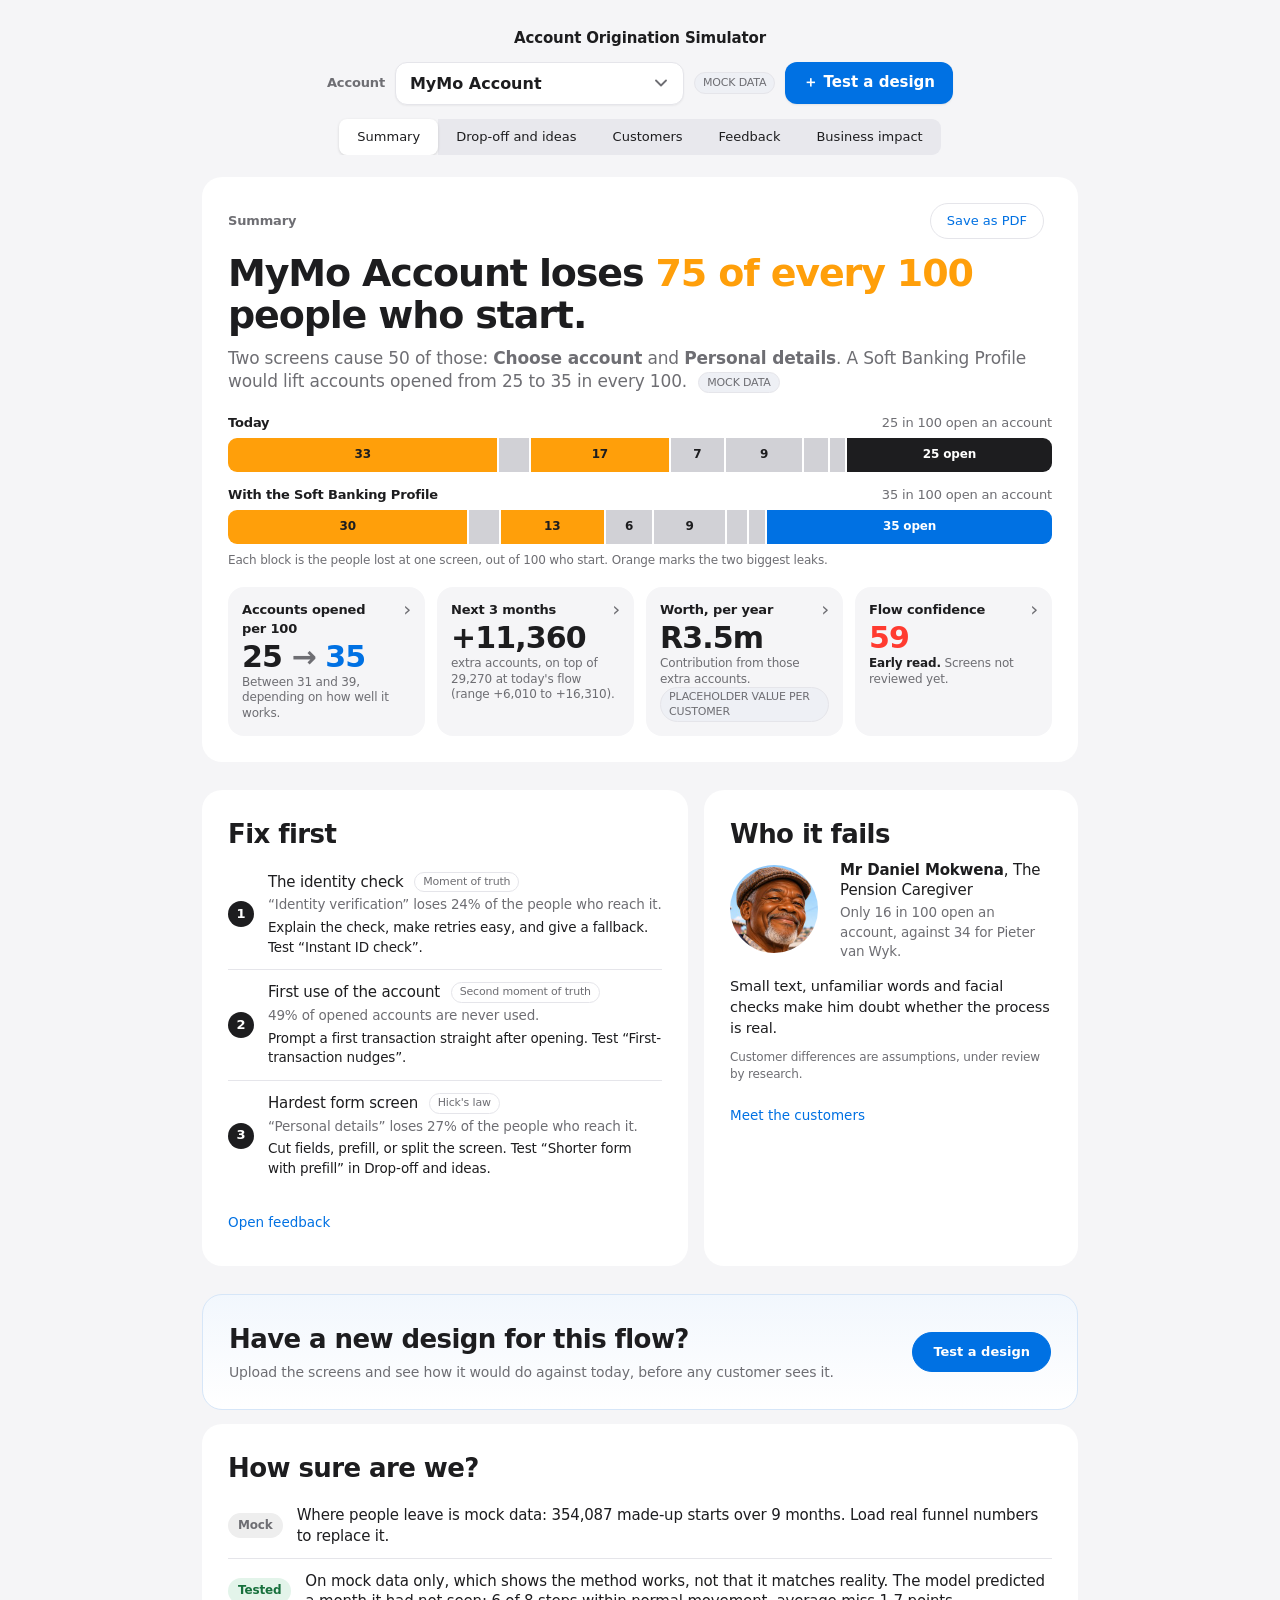
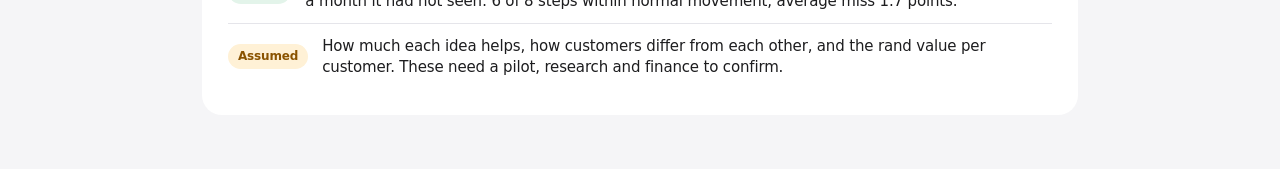
==== index.html @ 6221d51c "Load persona pack v7.1 and feedback kit v2; one step-by-step feedback section - Feedback tab is one " ====
<!DOCTYPE html>
<html lang="en">
<head>
<meta charset="utf-8">
<meta name="viewport" content="width=device-width, initial-scale=1">
<title>Account Origination Simulator</title>
<style>
:root{--ink:#14213d;--mut:#5b6478;--line:#e3e6ee;--bg:#f6f7fb;--card:#fff;--blue:#0a3fb5;--blue2:#7fa1f0;--red:#d6453d;--grey:#b9bfcc;--green:#1f9d63}
*{box-sizing:border-box}
body{margin:0;font:15px/1.45 system-ui,-apple-system,Segoe UI,Roboto,sans-serif;color:var(--ink);background:var(--bg)}
header{padding:18px 16px 6px}
h1{font-size:20px;margin:0 0 2px}
.sub{color:var(--mut);font-size:13px}
.wrap{padding:8px 12px 40px;max-width:980px;margin:0 auto}
.card{background:var(--card);border:1px solid var(--line);border-radius:14px;padding:14px;margin:10px 0}
.card h2{font-size:15px;margin:0 0 8px}
.note{font-size:12px;color:var(--mut)}
.grid{display:grid;gap:10px}
.kpis{grid-template-columns:repeat(2,1fr)}
@media(min-width:700px){.kpis{grid-template-columns:repeat(4,1fr)}.ctl{grid-template-columns:1fr 1fr}}
.kpi{background:var(--card);border:1px solid var(--line);border-radius:12px;padding:10px 12px}
.kpi b{display:block;font-size:22px}
.kpi span{font-size:12px;color:var(--mut)}
.kpi i{font-style:normal;font-size:12px;font-weight:600}
.up{color:var(--green)}.dn{color:var(--red)}
label{display:block;font-size:13px;margin-top:8px}
label span{float:right;color:var(--blue);font-weight:600}
input[type=range]{width:100%;accent-color:var(--blue)}
input[type=number]{width:70px;padding:4px;border:1px solid var(--line);border-radius:6px;font:inherit}
.btns{display:flex;flex-wrap:wrap;gap:6px;margin-top:8px}
button{border:1px solid var(--line);background:#fff;border-radius:999px;padding:7px 12px;font:inherit;font-size:13px;cursor:pointer;color:var(--ink)}
button.on{background:var(--blue);color:#fff;border-color:var(--blue)}
.row{display:grid;grid-template-columns:104px 1fr;gap:8px;align-items:center;padding:6px 0;border-bottom:1px solid var(--line);cursor:pointer}
.row.sel{background:#eef3ff;border-radius:8px}
.row .nm{font-size:12px;line-height:1.2}
.bar{position:relative;height:16px;background:#f0f2f7;border-radius:4px;margin:2px 0}
.bar div{position:absolute;left:0;top:0;bottom:0;border-radius:4px}
.bar em{position:absolute;right:4px;top:0;font-size:11px;font-style:normal;line-height:16px;color:var(--ink)}
.lbl{font-size:11px;color:var(--mut)}
table{width:100%;border-collapse:collapse;font-size:12.5px}
td,th{padding:5px 4px;border-bottom:1px solid var(--line);text-align:right}
td:first-child,th:first-child{text-align:left}
.leg{display:flex;gap:12px;font-size:12px;color:var(--mut);margin:4px 0;flex-wrap:wrap}
.leg b{display:inline-block;width:10px;height:10px;border-radius:2px;margin-right:4px}
svg{width:100%;height:auto;display:block}
.scrub{margin-top:4px}
.big{font-size:13px;margin:4px 0 8px}

.tabs{display:flex;gap:6px;padding:6px 16px 0;max-width:980px;margin:0 auto}
.chip{display:inline-block;font-size:11px;padding:2px 8px;border-radius:999px;border:1px solid var(--line);margin-left:6px;color:var(--mut);font-weight:500;vertical-align:middle}
.chip.sim{background:var(--blue);color:#fff;border-color:var(--blue)}.chip.calc{border-color:var(--blue);color:var(--blue)}.chip.ass{background:#eef0f5}
.banner{border-radius:10px;padding:8px 12px;font-size:13px;margin:8px 0;border:1px solid}
.banner.down{background:#fdeceb;border-color:#f3c3bf;color:#8f2b25}.banner.up{background:#eef3ff;border-color:#c9d8fb;color:#1b3a8a}.banner.warn{background:#fff6e5;border-color:#f0d9a8;color:#7a5412}
.scroll{overflow-x:auto}
.fld{display:flex;justify-content:space-between;align-items:center;gap:8px;margin:6px 0;font-size:13px}
.fld input,.ed input{width:110px}
input.bad{border-color:var(--red)!important;background:#fdeceb}
.edgrid{display:grid;gap:16px}@media(min-width:700px){.edgrid.two{grid-template-columns:1fr 1fr}}
h3{font-size:14px;margin:8px 0 2px}
.pr{margin:10px 0}.pr .tr{flex:1;height:16px;background:#f0f2f7;border-radius:4px;overflow:hidden}.pr .tr div{height:100%}
.pr .ln{display:flex;align-items:center;gap:8px;margin:2px 0}.pr .ln span{min-width:96px;text-align:right;font-size:12.5px;font-weight:600}
.dash{background:repeating-linear-gradient(45deg,#f0f2f7,#f0f2f7 6px,#fff 6px,#fff 12px)}
.sumtxt p{margin:6px 0}
textarea{width:100%;height:140px;font:12px/1.4 ui-monospace,monospace;border:1px solid var(--line);border-radius:8px;padding:8px}
td.up,td.dn{font-weight:600}
.pill{display:inline-block;padding:1px 7px;border-radius:999px;font-size:11px;background:#fdeceb;color:#8f2b25;margin-left:4px}
.pr .ln span{min-width:96px}
details summary{outline:none}
select{max-width:100%}

.hero{background:linear-gradient(180deg,#eef3ff,#fff);border-color:#c9d8fb}
.stepnav{display:grid;gap:8px;margin-top:10px}@media(min-width:600px){.stepnav{grid-template-columns:repeat(3,1fr)}}
.stepnav button{display:flex;align-items:center;gap:10px;text-align:left;padding:12px 14px;border-radius:12px;font-size:14px;font-weight:600}
.num,.stepnav b{display:inline-flex;align-items:center;justify-content:center;width:24px;height:24px;border-radius:50%;background:var(--blue);color:#fff;font-size:13px;margin-right:8px;flex:none}
.stepnav b{margin-right:0}
.big-sum{cursor:pointer;font-weight:600;font-size:15px;color:var(--blue);padding:4px 0}
.filebtn{border:1px solid var(--line);background:#fff;border-radius:999px;padding:7px 12px;font-size:13px;cursor:pointer}
.idea{border:1px solid var(--line);border-radius:12px;padding:10px 12px;margin:8px 0;background:#fff}
.idea.on{border-color:var(--blue);background:#f4f7ff}
.idea .tg{display:flex;gap:10px;align-items:flex-start;margin:0;cursor:pointer}
.idea .tg input{margin-top:4px;width:18px;height:18px;accent-color:var(--blue);flex:none}
.idea .d{display:block;font-size:12.5px;color:var(--mut);font-weight:400}
.idea .aff{font-size:12px;color:var(--mut);margin:4px 0 0 28px}
.idea .str{font-size:13px;margin:6px 0 0 28px}
.idea select,#custom select{font:inherit;font-size:13px;padding:4px;border-radius:6px;border:1px solid var(--line)}
.ins>div{padding:8px 0 8px 14px;border-left:3px solid var(--blue);margin:8px 0;font-size:14.5px;background:#f8faff;border-radius:0 8px 8px 0}
.win{background:#eaf7f0;border:1px solid #bfe6d2;border-radius:12px;padding:12px 14px;margin-top:10px;font-size:14px}
.win b{font-size:26px;color:var(--green);margin-right:6px}.win span{display:block;font-size:13px;color:var(--mut)}
.win.bad{background:#fdeceb;border-color:#f3c3bf}.win.bad b{color:var(--red)}
details.adv>summary{list-style:revert}
button{min-height:36px}
/*THEME*/
:root{color-scheme:light;--ink:#1d1d1f;--mut:#6e6e73;--line:#e5e5ea;--bg:#f5f5f7;--blue:#0071e3;--blue2:#9cc6f5;--red:#ff3b30;--grey:#c7c7cc;--green:#1f9d55;--amber:#ff9f0a}
body{font-family:-apple-system,BlinkMacSystemFont,"SF Pro Text","SF Pro Display","Helvetica Neue",system-ui,sans-serif;background:var(--bg);color:var(--ink);letter-spacing:-.011em;-webkit-font-smoothing:antialiased}
header{display:block;max-width:980px;margin:0 auto;padding:28px 20px 0;text-align:center}
header h1{font-size:15px;font-weight:600;letter-spacing:-.01em;margin:0;color:var(--ink)}
header .sub{display:none}
.tabs{justify-content:center;padding:14px 16px 0}
.tabs{display:flex;gap:0}
.tabs button{border:0;background:#e8e8ed;color:var(--ink);font-weight:500;padding:7px 18px;border-radius:0;box-shadow:none;transform:none}
.tabs button:first-child{border-radius:9px 0 0 9px}.tabs button:last-child{border-radius:0 9px 9px 0}
.tabs button.on{background:#fff;color:var(--ink);box-shadow:0 1px 3px rgba(0,0,0,.14);border-radius:8px;position:relative;z-index:1}
.wrap{max-width:900px}
.card{background:#fff;border:0;border-radius:20px;padding:26px;box-shadow:none;margin:14px 0}
.card h2{font-size:26px;font-weight:600;letter-spacing:-.022em;margin:0 0 6px;display:block}
.card h2 .num{display:none}
h3{font-size:17px;font-weight:600;letter-spacing:-.015em;margin:14px 0 4px}
.note{color:var(--mut)}
button{background:#fff;border:1px solid var(--line);color:var(--blue);font-weight:500;border-radius:999px;padding:7px 16px;transition:background .15s}
button:hover{background:#f5f5f7;transform:none;box-shadow:none}
button.on{background:var(--blue);border-color:var(--blue);color:#fff}
#goBiz,#bizBoth,#bizUse,#jParse,#mUse,#pApply{background:var(--blue);color:#fff;border:0;font-weight:500;box-shadow:none;padding:9px 20px}
#goBiz:hover,#bizBoth:hover,#bizUse:hover,#jParse:hover,#mUse:hover,#pApply:hover{background:#0077ed}
.big-sum{color:var(--blue);font-weight:500;font-size:15px}
details>summary.big-sum{list-style:none}details>summary.big-sum::-webkit-details-marker{display:none}
details>summary.big-sum:after{content:" ›";display:inline-block;transition:transform .2s}
details[open]>summary.big-sum:after{transform:rotate(90deg)}
/* intro */
.hero2{background:none;color:var(--ink);text-align:center;padding:36px 8px 10px;margin:0;box-shadow:none;border-radius:0}
.hero2 .eyebrow{display:none}
.hero2 h2{display:block;font-size:44px;line-height:1.05;font-weight:600;letter-spacing:-.035em;margin:0 auto 12px;max-width:640px;color:var(--ink)}
.hero2 h2 em{font-style:normal;color:var(--ink)}
.hero2 p{margin:0 auto;color:var(--mut);font-size:19px;line-height:1.4;max-width:560px}
.hero2 .walkbox{display:none}
.hero2 .stepnav{display:flex;justify-content:center;gap:10px;margin-top:22px;flex-wrap:wrap}
.hero2 .stepnav button{background:#fff;border:0;color:var(--ink);padding:9px 16px;border-radius:999px;font-weight:500;box-shadow:0 0 0 1px var(--line)}
.hero2 .stepnav button:hover{background:#f5f5f7}
.hero2 .stepnav b{background:var(--blue);width:20px;height:20px;font-size:12px}
.hero2 details{color:var(--mut)}.hero2 details summary{color:var(--blue)!important;font-weight:500}
@media(max-width:560px){.hero2 h2{font-size:32px}.hero2 p{font-size:16px}}
/* bento */
.bt{background:#f5f5f7;border:0;border-radius:18px;box-shadow:none;padding:20px}
.bt.k{background:none;padding:0}
.bt h3{margin:0 0 4px}
#sumK{gap:12px;grid-template-columns:repeat(3,1fr)}
#sumK .kpi,#sumK .kpi:nth-child(n){background:#f5f5f7;border:0;border-radius:18px;padding:20px;box-shadow:none;color:var(--ink)}
#sumK .kpi b{font-size:40px;line-height:1.05;font-weight:600;letter-spacing:-.035em}
#sumK .kpi span{display:block;margin-top:6px;font-size:13px;color:var(--mut);line-height:1.35}
@media(max-width:560px){#sumK{grid-template-columns:1fr}}
.kpi{background:#f5f5f7;border:0;border-radius:16px}.kpi b{font-weight:600;letter-spacing:-.03em}
.card .bt.soft,.bt.soft{background:#f5f5f7;color:var(--ink);border:0}
.bt.soft h3,.bt.soft b{color:var(--ink)}
.ins>div,.bt.soft .ins>div,.card .bt.soft .ins>div{background:#fff;border-left:0;border-radius:12px;padding:12px 14px;color:var(--ink);margin:8px 0}
.bt.soft .banner{background:#fff;border-color:var(--line);color:var(--mut)}
/* bars */
.hbt{position:relative;background:#e8e8ed;border-radius:999px;height:22px;margin-top:5px}
.hbt>i{display:block;height:100%;border-radius:999px;background:var(--blue)}
.hbt>i.hot{background:var(--amber);box-shadow:none}
.hbt>i.mute{background:#aeaeb2}
.hbt>b{position:absolute;left:10px;top:3px;font-size:12px;font-weight:500;color:#fff}
.av{display:inline-grid;place-items:center;width:22px;height:22px;border-radius:50%;font-size:9px;font-weight:600;color:#fff;margin-right:8px;vertical-align:middle}
.bar{border-radius:999px;background:#e8e8ed}.bar div{border-radius:999px}
/* controls and chips */
.idea{border:1px solid var(--line);border-radius:14px;background:#fff;box-shadow:none}
.idea.on{border-color:var(--blue);background:#f2f8ff;box-shadow:none}
.idea .tg input{accent-color:var(--blue)}
.idea .tg>span{float:none;color:var(--ink);font-weight:600}
.idea .tg>span .d{color:var(--mut);font-weight:400;margin-top:2px}
.idea .tg>span>b{display:block}
.win{border-radius:16px;background:#f2faf5;border:0}
.win b{font-size:34px;letter-spacing:-.035em;font-weight:600}
.banner{border-radius:12px}
.chip{border-color:var(--line)}.chip.sim{background:var(--blue);border-color:var(--blue)}.chip.calc{border-color:var(--blue);color:var(--blue)}
.row.sel{background:#f2f8ff}
.stepnav button{border-radius:999px}
table{font-size:13.5px}th{font-size:11px;text-transform:uppercase;letter-spacing:.05em;color:var(--mut);font-weight:600}
td,th{border-bottom:1px solid #ececf0}
select,input[type=number],input[type=text],textarea{border-radius:10px;border:1px solid var(--line)}
input[type=range]{accent-color:var(--blue)}
.sumtxt{background:#fff!important;color:var(--ink);border-color:transparent}
.sumtxt h2,.sumtxt b{color:var(--ink)}.sumtxt .note{color:var(--mut)}
details.adv{padding:20px 26px}

input,select,textarea{background:#fff;color:var(--ink)}
.lead{font-size:17px;color:var(--mut);margin:0 0 18px;line-height:1.4}
.ctlgrid{display:grid;grid-template-columns:1fr 1fr;gap:12px}
@media(max-width:640px){.ctlgrid{grid-template-columns:1fr}}
.ctlbox{background:#f5f5f7;border-radius:16px;padding:14px 16px}
.ctl-l{font-size:13px;font-weight:600;color:var(--ink);margin-bottom:8px}
.hint{font-size:12px;color:var(--mut);margin-top:6px}
.seg{display:inline-flex;background:#e3e3e8;border-radius:10px;padding:2px;gap:0;max-width:100%}
.seg button{border:0;background:transparent;color:var(--ink);border-radius:8px;padding:7px 14px;font-weight:500;font-size:13.5px;box-shadow:none;min-height:0}
.seg button:hover{background:transparent}
.seg button.on{background:#fff;color:var(--ink);box-shadow:0 1px 3px rgba(0,0,0,.16)}
.inw{display:flex;align-items:center;gap:6px}
.inw input{width:100%;max-width:200px;font-size:20px;font-weight:600;padding:8px 12px;border:1px solid var(--line);border-radius:10px;background:#fff;color:var(--ink)}
.inw .unit{font-size:18px;color:var(--mut)}
.foot{display:flex;align-items:center;gap:14px;flex-wrap:wrap;margin-top:14px}
.foot .chip{margin:0}
.linkbtn{border:0;background:none;color:var(--blue);padding:0;font-size:13.5px}
.linkbtn:hover{background:none;text-decoration:underline}
details.legend{margin-top:10px}details.legend summary{cursor:pointer;font-size:13px;color:var(--blue)}
.seg button{white-space:nowrap}.ctlbox .seg{display:flex}.ctlbox .seg button{flex:1}@media(max-width:480px){.seg button{padding:7px 9px;font-size:13px}}

.selw{width:100%;padding:10px 12px;border-radius:10px;border:1px solid var(--line);font:inherit;font-size:16px;font-weight:600;background:#fff;color:var(--ink)}
.dbadge .big{font-size:26px;font-weight:700;letter-spacing:-.02em;line-height:1.1}
.dbadge .chip{margin:0}
.factsbox{margin-top:8px}
.notesul{font-size:13.5px;margin:8px 0 0 18px;padding:0;color:var(--ink)}
.card details.legend summary{margin-top:2px}

.fhero{display:grid;grid-template-columns:1.25fr 1fr;gap:16px;align-items:stretch}
.fhero-l{display:flex;align-items:center;gap:20px;background:#f5f5f7;border-radius:16px;padding:18px 20px}
.fring{width:128px;height:128px;flex:none}
.fverdict{font-size:24px;font-weight:700;letter-spacing:-.02em;line-height:1.15}
.fsub{font-size:14px;color:var(--mut);margin-top:6px;line-height:1.4}
.fdelta{font-size:13px;margin-top:8px}
.fcov{margin-top:12px}.fcovbar{height:6px;background:#e3e3e8;border-radius:3px;overflow:hidden}.fcovbar i{display:block;height:100%;background:var(--blue);border-radius:3px}
.fpill{display:grid;grid-template-columns:repeat(5,1fr);gap:12px;margin-top:12px}
.fp{background:#f5f5f7;border-radius:16px;padding:14px}
.fp-n{font-size:13px;font-weight:600}.fp-s{font-size:30px;font-weight:700;letter-spacing:-.03em;line-height:1.2}
.fp-b{height:5px;background:#e3e3e8;border-radius:3px;overflow:hidden;margin:4px 0 8px}.fp-b i{display:block;height:100%;border-radius:3px}
.fp-q{font-size:12px;color:var(--mut);line-height:1.3}
.frow{display:flex;gap:14px;align-items:center;padding:12px 0;border-top:1px solid var(--line)}
.frow:first-of-type{border-top:0}.fh3+.frow{border-top:0}
.fbody{flex:1;min-width:0}.ft{font-size:15px;font-weight:500;line-height:1.35}.ft .chip{font-weight:500}
.ff{font-size:13.5px;color:var(--mut);margin-top:3px}.ffix{font-size:13.5px;margin-top:3px}
.fnum{width:26px;height:26px;border-radius:50%;background:var(--ink);color:#fff;display:grid;place-items:center;font-size:13px;font-weight:600;flex:none}
.fh3{font-size:13px;text-transform:none;color:var(--mut);font-weight:600;margin:18px 0 0;padding-bottom:4px;border-bottom:1px solid var(--line)}
.fpl{font-size:12px;font-weight:600;padding:4px 10px;border-radius:999px;flex:none}
.fpl.g{background:#e3f4ea;color:#17703d}.fpl.a{background:#fff1d6;color:#8a5300}.fpl.r{background:#ffe5e3;color:#b3261e}.fpl.mute{background:#eee;color:var(--mut)}
.seg.fa{flex:none}.seg.fa button{padding:6px 12px}
.fscr{display:grid;grid-template-columns:minmax(0,1.3fr) 1fr 44px;gap:12px;align-items:center;padding:8px 0;border-top:1px solid var(--line)}
.fscr:first-of-type{border-top:0}
.fscr-n{font-size:14px}.fidx{display:inline-block;width:22px;color:var(--mut);font-variant-numeric:tabular-nums}
.fscr-b{height:8px;background:#f0f0f3;border-radius:4px;overflow:hidden}.fscr-b i{display:block;height:100%;border-radius:4px}
.fscr-v{font-size:14px;font-weight:600;text-align:right;font-variant-numeric:tabular-nums}
@media(max-width:760px){.fhero{grid-template-columns:1fr}.fpill{grid-template-columns:1fr 1fr}.frow.rv{flex-direction:column;align-items:flex-start;gap:8px}.fhero-l{flex-direction:column;align-items:flex-start}.fscr{grid-template-columns:1fr 60px 40px}}
@media(max-width:760px){.fpill .fp:last-child{grid-column:1/-1}}

details.more>summary.card{cursor:pointer;list-style:none;display:block}
details.more>summary.card::-webkit-details-marker{display:none}
details.more>summary.card::after{content:"›";margin-left:6px;display:inline-block;transition:transform .15s}
details.more[open]>summary.card::after{transform:rotate(90deg)}
.foot .linkbtn+.linkbtn{margin-left:4px}

.tabs{overflow-x:auto;justify-content:safe center;-webkit-overflow-scrolling:touch}.tabs button{white-space:nowrap;flex:none}
.smtop{display:flex;justify-content:space-between;align-items:center;gap:12px;flex-wrap:wrap;margin-bottom:14px}.smtop-r{display:flex;gap:8px;align-items:center;flex-wrap:wrap}.smtop-r select{width:auto;max-width:300px}
.smh{font-size:38px;line-height:1.1;letter-spacing:-.03em;font-weight:700;margin:0 0 10px;max-width:820px}
.smbar-l{display:flex;justify-content:space-between;font-size:13px;margin:14px 0 5px}.smbar-l span{color:var(--mut)}
.smbar{display:flex;gap:2px;height:34px;border-radius:9px;overflow:hidden}
.smbar i{display:flex;align-items:center;justify-content:center;min-width:0;font-style:normal}.smbar em{font-style:normal;font-size:12px;font-weight:600;color:#1d1d1f;white-space:nowrap;overflow:hidden}
.smbar i:last-child em{color:#fff}
.smtwo{display:grid;grid-template-columns:1.3fr 1fr;gap:0 16px}
.fp-s small{font-size:14px;font-weight:500;color:var(--mut);letter-spacing:0}
.cugrid{display:grid;grid-template-columns:repeat(auto-fill,minmax(235px,1fr));gap:10px;margin-top:14px}
.cucard{display:grid;grid-template-columns:auto 1fr auto;gap:4px 10px;align-items:center;text-align:left;background:#f5f5f7;border:2px solid transparent;border-radius:16px;padding:12px;color:var(--ink);font-weight:400}
.cucard:hover{background:#ececf0}.cucard.on{border-color:var(--blue);background:#fff}
.cu-t{display:flex;flex-direction:column;min-width:0}.cu-t b{font-size:14px;font-weight:600;white-space:nowrap;overflow:hidden;text-overflow:ellipsis}.cu-t span{font-size:12px;color:var(--mut);white-space:nowrap;overflow:hidden;text-overflow:ellipsis}
.cu-r{font-size:22px;font-weight:700;letter-spacing:-.02em;text-align:right;line-height:1}.cu-r i{display:block;font-style:normal;font-size:10px;font-weight:500;color:var(--mut);letter-spacing:0;margin-top:2px}
.cu-b{grid-column:1/-1;height:4px;background:#e3e3e8;border-radius:2px;overflow:hidden}.cu-b i{display:block;height:100%;background:var(--blue);border-radius:2px}
.av.big{width:52px;height:52px;font-size:19px}
.cuhead{display:flex;gap:14px;align-items:center}
.cuprof{font-size:17px;line-height:1.45;margin:14px 0 10px;max-width:760px}
.cuchips{display:flex;flex-wrap:wrap;gap:6px;margin-bottom:6px}.cuchips span{font-size:12.5px;background:#f5f5f7;border-radius:999px;padding:5px 11px}
.cutwo{display:grid;grid-template-columns:1fr 1fr;gap:0 28px}.cutwo p{font-size:14.5px;line-height:1.5;margin:8px 0 0}
.fscr-b u{position:absolute;top:-3px;width:2px;height:14px;background:var(--ink);border-radius:1px}
@media(max-width:760px){.smh{font-size:28px}.smtwo,.cutwo{grid-template-columns:1fr}.sm .fpill{grid-template-columns:1fr 1fr!important}}
@media print{.tabs,.noprint,#smSel{display:none!important}.wrap{display:none!important}#tabS{display:block!important}body{background:#fff}.card{box-shadow:none!important;break-inside:avoid}}
.cucard.on,.cucard.on b{color:var(--ink)}.cucard.on{border-color:var(--blue);background:#fff}
@media(max-width:760px){.sm .fpill .fp:last-child{grid-column:auto}}

.acct{display:flex;justify-content:center;align-items:center;gap:10px;padding:12px 16px 0}
.acct label{font-size:13px;font-weight:600;color:var(--mut);margin:0}
.acct select{font:inherit;font-size:16px;font-weight:600;padding:9px 14px;border-radius:12px;border:1px solid var(--line);background:#fff;color:var(--ink);max-width:min(440px,72vw);box-shadow:0 1px 2px rgba(0,0,0,.05)}
.tabs{justify-content:flex-start;padding-left:16px;padding-right:16px}.tabs button:first-child{margin-left:auto}.tabs button:last-child{margin-right:auto}
.pname{font-size:19px;font-weight:600;letter-spacing:-.01em;line-height:1.25}
@media print{.acct{display:none!important}}
.acct select,.selw{-webkit-appearance:none;appearance:none;padding-right:40px;text-overflow:ellipsis;background-image:url("data:image/svg+xml,%3Csvg xmlns='http://www.w3.org/2000/svg' width='12' height='8' viewBox='0 0 12 8'%3E%3Cpath d='M1 1.5l5 5 5-5' fill='none' stroke='%236e6e73' stroke-width='1.8' stroke-linecap='round' stroke-linejoin='round'/%3E%3C/svg%3E");background-repeat:no-repeat;background-position:right 16px center;background-size:12px 8px}

.dzdrop{display:flex;flex-direction:column;align-items:center;gap:4px;margin-top:12px;padding:26px 16px;border:2px dashed #c7c7cc;border-radius:16px;background:#fafafc;cursor:pointer;text-align:center}
.dzdrop:hover{border-color:var(--blue);background:#f2f7fd}.dzdrop b{font-size:15px;color:var(--blue);font-weight:600}.dzdrop span{font-size:12.5px;color:var(--mut)}
.dzgrid{display:grid;grid-template-columns:repeat(auto-fill,minmax(170px,1fr));gap:12px;margin-top:14px}
.dzc{background:#f5f5f7;border-radius:16px;padding:10px;display:flex;flex-direction:column;gap:7px}
.dzimg{position:relative;height:190px;border-radius:10px;background:#e9e9ee;display:grid;place-items:center;overflow:hidden}.dzimg img{width:100%;height:100%;object-fit:cover;object-position:top}.dzimg span{font-size:12px;color:var(--mut)}
.dzimg em{position:absolute;top:6px;left:6px;width:22px;height:22px;border-radius:50%;background:var(--ink);color:#fff;font-style:normal;font-size:12px;font-weight:600;display:grid;place-items:center}
.dzc input,.dzc select{font:inherit;font-size:13.5px;padding:7px 9px;border:1px solid var(--line);border-radius:9px;width:100%;min-width:0}.dzc input{font-weight:600}.dzc select.warn{border-color:var(--amber)}
.dzbtn{display:flex;gap:5px}.dzbtn button{padding:5px 10px;font-size:12.5px;min-height:0}.dzbtn button:last-child{margin-left:auto;border:0;background:none;color:var(--mut);padding:5px 2px}
#dTest{padding:9px 20px}#dTest:disabled{opacity:.45}
@media print{#tabD{display:none!important}}
.acct .chip{white-space:nowrap}@media(max-width:480px){.acct label{display:none}.dzgrid{grid-template-columns:1fr 1fr}.dzimg{height:150px}}

.av{flex:none}
.acct{flex-wrap:wrap}
#tbD{background:var(--blue);color:#fff;border:0;font-weight:600;font-size:15px;padding:10px 18px;border-radius:12px;box-shadow:0 1px 2px rgba(0,0,0,.08);white-space:nowrap}
#tbD:hover{background:#0064c8}#tbD.on{background:var(--ink)}
.dzcta{display:flex;justify-content:space-between;align-items:center;gap:16px;flex-wrap:wrap;background:linear-gradient(180deg,#f2f7fd,#fff);border:1px solid #d6e6f8}
.dzcta button{padding:10px 20px;font-weight:600}
@media print{#tbD{display:none!important}}

.avimg{object-fit:cover;padding:0;display:inline-block;vertical-align:middle}.avimg.big{width:88px;height:88px}
.cucard .av{width:36px;height:36px;font-size:13px;margin-right:2px}

.cu-h{grid-column:1/-1;font-size:12px;color:var(--mut);white-space:nowrap;overflow:hidden;text-overflow:ellipsis}.cu-h b{font-weight:600;color:var(--ink)}
table.heat{border-collapse:separate;border-spacing:3px;font-size:13px;width:100%}
table.heat th{font-size:11.5px;font-weight:600;color:var(--mut);text-align:center;vertical-align:bottom;padding:4px 6px;min-width:74px;max-width:110px;white-space:normal;line-height:1.25;background:none;border:0}
table.heat th:first-child,table.heat td:first-child{text-align:left;white-space:nowrap;min-width:150px;background:none!important;font-weight:500}
table.heat td{text-align:center;padding:7px 6px;border-radius:7px;border:0;font-variant-numeric:tabular-nums}
table.heat td.mx{box-shadow:inset 0 0 0 2px var(--ink);font-weight:700}
table.heat tr.cur td:first-child .linkbtn{font-weight:700;color:var(--ink)}
table.heat tr.tot td{background:#f5f5f7;font-size:12px;font-weight:600;color:var(--ink)}
table.heat .linkbtn{font-size:13px}
.cu-h{white-space:normal;line-height:1.35}

.fplink{position:relative;cursor:pointer;transition:background .15s,box-shadow .15s}
.fplink:hover{background:#ececf0}.fplink:focus-visible{outline:2px solid var(--blue);outline-offset:2px}
.fpgo{position:absolute;top:12px;right:14px;font-size:20px;line-height:1;color:var(--mut);transition:transform .15s,color .15s}
.fplink:hover .fpgo{color:var(--blue);transform:translateX(2px)}
.flash{animation:flash 1.4s ease}@keyframes flash{0%,40%{box-shadow:0 0 0 3px rgba(0,113,227,.45)}100%{box-shadow:0 0 0 0 rgba(0,113,227,0)}}
@media print{.fpgo{display:none}}
.fplink .fp-n{padding-right:18px}

.lk{cursor:pointer;border-radius:10px;padding:2px 6px;margin:0 -6px;transition:background .12s}.lk:hover{background:#f2f2f6}.lk.on{background:#eaf2fd;box-shadow:inset 3px 0 0 var(--blue)}
.lk:focus-visible{outline:2px solid var(--blue)}
.vocpills{display:flex;flex-wrap:wrap;gap:6px;margin:10px 0 14px}.vocpills button{font-size:12.5px;padding:6px 12px;border-radius:999px;min-height:0;background:#f5f5f7;border:1px solid transparent;color:var(--ink);font-weight:500}.vocpills button.on{background:var(--ink);color:#fff}
.vocgrid{display:grid;grid-template-columns:1.1fr 1fr;gap:28px}
#voc h4{font-size:13px;font-weight:600;color:var(--mut);margin:0 0 8px;text-transform:none;letter-spacing:0}
.vocr{margin-bottom:9px}.vocr-t{display:flex;justify-content:space-between;font-size:14px;gap:10px}.vocr-t b{font-variant-numeric:tabular-nums}
.vocr-b{height:6px;background:#f0f0f3;border-radius:3px;overflow:hidden;margin-top:4px}.vocr-b i{display:block;height:100%;background:var(--amber);border-radius:3px}
.vocw{display:flex;align-items:center;gap:10px;margin-bottom:9px}.vocw .av{width:34px;height:34px;font-size:12px;margin:0}.vocw b{display:block;font-size:14px;font-weight:600}.vocw span{font-size:12.5px;color:var(--mut)}
.vocb{display:grid;grid-template-columns:repeat(3,1fr);gap:8px}.vocb div{background:#f5f5f7;border-radius:12px;padding:10px}.vocb b{display:block;font-size:18px;font-weight:700;letter-spacing:-.02em}.vocb span{font-size:12px;color:var(--mut);line-height:1.3;display:block}
.vocq{display:grid;grid-template-columns:repeat(3,1fr);gap:12px}
.vocq figure{margin:0;background:#f5f5f7;border-radius:16px;padding:16px;display:flex;flex-direction:column;justify-content:space-between;gap:14px}
.vocq blockquote{margin:0;font-size:16px;line-height:1.45;font-weight:500;letter-spacing:-.01em}
.vocq figcaption{display:flex;gap:10px;align-items:center}.vocq figcaption .av{width:38px;height:38px;font-size:13px;margin:0}
.vocq figcaption span{display:flex;flex-direction:column;font-size:12.5px;min-width:0}.vocq figcaption b{font-size:13.5px;font-weight:600}.vocq figcaption i{font-style:normal;color:var(--mut);line-height:1.35}
@media(max-width:760px){.vocgrid,.vocq{grid-template-columns:1fr}}
.lk{margin:0;padding:2px 6px}
.cucard{row-gap:6px;padding:14px}.cu-b{margin-top:6px}.cu-h{margin-top:6px;line-height:1.4}
.pdfmode .card{box-shadow:none!important}
.pdfmode .fpgo{display:none}.pdfmode .sm .fpill{grid-template-columns:repeat(4,1fr)!important}.pdfmode .smtwo{grid-template-columns:1.3fr 1fr!important}

table.vevt{border-collapse:collapse;width:100%;font-size:13.5px}table.vevt th{font-size:12px;color:var(--mut);font-weight:600;text-align:right;padding:4px 6px;background:none;border:0;text-transform:none}table.vevt th:first-child{text-align:left}
table.vevt td{padding:6px;border-top:1px solid var(--line);text-align:right;font-variant-numeric:tabular-nums}table.vevt td:first-child{text-align:left}
.saydo{font-size:11.5px;font-weight:600;color:#8a5300;background:#fff1d6;border-radius:999px;padding:3px 9px;align-self:flex-start}
.vocq figure{gap:10px}
details.vq{margin-top:14px;border-top:1px solid var(--line);padding-top:10px}
.vqmix{display:grid;grid-template-columns:repeat(4,1fr);gap:12px;margin:10px 0 6px}.vqmix .vocr-b{position:relative;overflow:visible}.vqmix u{position:absolute;top:-3px;width:2px;height:12px;background:var(--ink)}
@media(max-width:760px){.vqmix{grid-template-columns:1fr 1fr}}
.vocq figure.byc{box-shadow:inset 0 0 0 2px #d6e6f8}.vocq figure.byc blockquote::after{content:"Written by Claude";display:block;font-size:11px;font-weight:600;color:var(--blue);margin-top:6px;letter-spacing:0}

.fsrc{display:flex;gap:8px;align-items:center;font-size:13.5px;margin-top:6px}.fsrc span{width:18px;height:18px;border-radius:50%;display:grid;place-items:center;font-size:11px;background:#e3e3e8;color:var(--mut);flex:none}.fsrc span.on{background:var(--green);color:#fff}
.fshots{display:flex;gap:10px;overflow-x:auto;padding:4px 0 10px}.fshots figure{margin:0;flex:none;width:110px}.fshots img{width:110px;height:200px;object-fit:cover;object-position:top;border-radius:10px;border:1px solid var(--line);display:block}
.fshots figcaption{font-size:12px;margin-top:4px;white-space:nowrap;overflow:hidden;text-overflow:ellipsis}.fshots em{font-style:normal;font-weight:700;margin-right:4px}
.cfs{border-top:1px solid var(--line);padding:12px 0;cursor:pointer}.cfs:hover{background:#fafafc}.cfs:first-of-type{border-top:0}
.cfs-h{display:flex;align-items:center;gap:6px;font-size:15px}.cfs-r{margin-left:auto;font-weight:600;font-size:14px;font-variant-numeric:tabular-nums}
.cfs-g{display:grid;grid-template-columns:repeat(3,1fr);gap:10px 18px;margin-top:8px;font-size:13.5px}.cfs-g span{display:block;font-size:11.5px;font-weight:600;color:var(--mut);margin-bottom:2px}.cfs-g i{font-style:normal;color:var(--mut)}
.cfs-q{grid-column:1/-1;font-size:14.5px;font-weight:500;background:#f5f5f7;border-radius:10px;padding:8px 12px}.cfs-q i{font-weight:400;font-size:12.5px;margin-left:4px}
.lawrow .fpl{align-self:flex-start}
@media(max-width:760px){.cfs-g{grid-template-columns:1fr}}

.stk{display:flex;flex-direction:column;gap:10px;margin-top:6px}.stk-r{background:#fafafc;border:1px solid var(--line);border-radius:12px;padding:10px 12px}
.stk-h{display:flex;align-items:center;gap:8px;font-size:14.5px}.stk-h .chip{margin:0}.stk-s{margin-left:auto;font-size:13px;font-weight:600;color:#b26b00;white-space:nowrap}
.stk-b{height:5px;background:#f0f0f3;border-radius:3px;overflow:hidden;margin:6px 0}.stk-b i{display:block;height:100%;background:var(--amber);border-radius:3px}
.cfs-st{margin-top:10px}.cfs-st>span{display:block;font-size:11.5px;font-weight:600;color:var(--mut)}
.ovn{display:block;font-weight:600}.ovx{display:block;font-size:12.5px;color:var(--red);line-height:1.35;margin-top:2px;cursor:help}

.cfs-qs{grid-column:1/-1;display:grid;grid-template-columns:repeat(3,1fr);gap:8px}
.cfs-qs figure{margin:0;display:flex;gap:9px;align-items:flex-start;background:#f5f5f7;border-radius:12px;padding:10px 12px}.cfs-qs .av{width:30px;height:30px;font-size:11px;margin:0;flex:none}
.cfs-qs blockquote{margin:0;font-size:14.5px;font-weight:500;line-height:1.35}.cfs-qs figcaption{font-size:12px;color:var(--mut);margin-top:4px;line-height:1.35}.cfs-qs figcaption b{color:var(--ink);font-weight:600}
@media(max-width:760px){.cfs-qs{grid-template-columns:1fr}}
.cfs-qs .av,.vocw .av{display:inline-grid;place-items:center;line-height:1;padding:0;text-align:center}
.cfs-qs .av,.vocw .av,.vocq .av{color:#fff;font-weight:600}
.pendbox{background:#f5f5f7;border-radius:12px;padding:10px 14px;font-size:14px;margin:4px 0 6px}.pendbox b{font-weight:600}
/* test panel (v7.1 session report) */
.pkpi{display:grid;grid-template-columns:repeat(4,1fr);gap:10px;margin-top:6px}.pkpi div{background:#f5f5f7;border-radius:14px;padding:14px 16px}.pkpi b{display:block;font-size:28px;font-weight:700;letter-spacing:-.02em}.pkpi span{font-size:13px;color:var(--mut);line-height:1.35;display:block;margin-top:2px}
@media(max-width:760px){.pkpi{grid-template-columns:1fr 1fr}}
.ptab{width:100%;border-collapse:collapse;font-size:14.5px;margin-top:4px}.ptab th{font-size:12px;color:var(--mut);font-weight:600;text-align:right;padding:8px 6px;border-bottom:1px solid var(--line)}.ptab th:first-child,.ptab td:first-child{text-align:left}.ptab td{padding:9px 6px;border-bottom:1px solid var(--line);text-align:right;font-variant-numeric:tabular-nums}.ptab tr.hot td{background:#fff8e1}.ptab .fidx{margin-right:8px}
.chip.ymark{background:var(--amber);border-color:var(--amber);color:#fff;font-size:10.5px;margin-left:6px;vertical-align:1px}
.ptags{display:grid;grid-template-columns:1fr 1fr;gap:18px}.ptags .fh3{margin-bottom:10px}@media(max-width:760px){.ptags{grid-template-columns:1fr}}
.ptag{display:inline-flex;gap:6px;align-items:center;border-radius:999px;padding:5px 11px;margin:0 6px 6px 0;font-size:13.5px;font-weight:500}.ptag i{font-style:normal;font-weight:600;opacity:.65}.ptag.neg{background:#fdeceb;color:#a1271d}.ptag.pos{background:#e8f5ec;color:#1b6b34}
.pstory{border:1px solid var(--line);border-radius:16px;padding:16px 18px;margin-top:12px}.pst-h{display:flex;flex-wrap:wrap;gap:4px 10px;align-items:baseline}.pst-h b{font-size:16px}.pst-h span{font-size:13px;color:var(--mut)}.pst-o{font-size:13.5px;color:var(--mut);margin:4px 0 8px;font-style:italic}
.pstory ul{list-style:none;margin:0;padding:0}.pstory li{display:grid;grid-template-columns:200px 1fr;gap:12px;padding:8px 0;border-top:1px solid var(--line)}.pstory li:first-child{border-top:0}.pst-s{font-size:13px;font-weight:600;color:var(--mut)}.pstory q{quotes:"“" "”";font-size:14.5px;line-height:1.45}
.pstory q.byc::after{content:"” · Written by Claude";color:var(--blue);font-size:11px;font-weight:600}
@media(max-width:760px){.pstory li{grid-template-columns:1fr;gap:3px}}
.sen{font-style:normal;font-weight:600;font-size:11px;margin-left:4px}.sen.neg{color:#c0392b}.sen.mix,.sen.flat{color:#8a8a8e}.sen.pos{color:#1f8a43}
.pmore summary{cursor:pointer;font-weight:600;color:var(--blue);margin-top:12px;font-size:14.5px}
/* one feedback section */
.pkpi b small{font-size:15px;color:var(--mut);font-weight:600;margin-left:2px}
.frev{margin-top:16px;background:#f5f5f7;border-radius:16px;padding:14px 16px}.frev-t{font-size:14px;line-height:1.4}.frev .fshots{margin:10px 0 0}
.frev-a{display:flex;gap:10px;align-items:center;flex-wrap:wrap;margin-top:10px}.frev-a .dzdrop{padding:10px 14px;margin:0;flex:1;min-width:220px;background:#fff}.frev #fRevMsg{margin:6px 0 0}
.fsec{font-size:22px;font-weight:700;letter-spacing:-.02em;margin:28px 0 0}
.fstep{border:1px solid var(--line);border-radius:18px;padding:16px 18px;margin-top:12px}.fstep.hot{border-color:var(--amber);box-shadow:inset 3px 0 0 var(--amber)}
.fs-h{display:flex;flex-wrap:wrap;align-items:center;gap:6px 8px;cursor:pointer}.fs-h b{font-size:17px}.fs-n{margin-left:auto;font-size:13.5px;color:var(--mut)}.fs-n b{color:var(--ink);font-size:13.5px}
.fstep .fs-h:not([data-cfk]){cursor:default}
.fs-g{display:grid;grid-template-columns:1.25fr 1fr;gap:20px;margin-top:12px}.fs-g h4{font-size:12px;font-weight:600;color:var(--mut);margin:0 0 6px;text-transform:none}
.fl{list-style:none;margin:0;padding:0}.fl li{position:relative;padding:7px 0 7px 16px;border-top:1px solid var(--line);font-size:14px}.fl li:first-child{border-top:0}
.fl li::before{content:"";position:absolute;left:0;top:13px;width:7px;height:7px;border-radius:50%;background:var(--red)}.fl li.part::before{background:var(--amber)}.fl li.ok::before{background:var(--green)}
.fl .ff{color:var(--mut);font-size:13.5px;margin-top:1px}.fl .ffix{font-size:13.5px;margin-top:3px}.fl .chip{font-size:10px;vertical-align:1px}
.fstep .cfs-qs{margin-top:14px}
@media(max-width:760px){.fs-g{grid-template-columns:1fr}.fs-n{margin-left:0;width:100%}}
/* step blocks: summary line + readable body */
details.fstep{padding:0;overflow:hidden}details.fstep>summary{list-style:none}details.fstep>summary::-webkit-details-marker{display:none}
.fs-sum{display:grid;grid-template-columns:auto 1fr 300px auto;gap:14px;align-items:center;padding:14px 18px;cursor:pointer}
.fs-sum .fidx{width:26px;height:26px;border-radius:50%;background:#f0f0f3;display:grid;place-items:center;font-size:12.5px;font-weight:600;color:var(--ink);margin:0}
.fs-t{display:flex;align-items:center;flex-wrap:wrap;gap:4px 8px}.fs-t b{font-size:17px;letter-spacing:-.01em}.fs-top{font-size:13.5px;color:var(--mut);margin-top:2px}
.fs-bar{height:8px;border-radius:99px;background:#ececf0;overflow:hidden;display:flex}.fs-bar i{display:block;height:100%}.fs-bar .q{background:var(--red)}.fs-bar .s{background:var(--amber)}
.fs-nums{font-size:12.5px;color:var(--mut);margin-top:6px;font-variant-numeric:tabular-nums}.fs-nums b{color:var(--ink)}
.fs-chev{width:9px;height:9px;border-right:2px solid #b0b0b5;border-bottom:2px solid #b0b0b5;transform:rotate(45deg);transition:transform .2s;margin:0 4px 4px}details[open]>.fs-sum .fs-chev{transform:rotate(225deg);margin:4px 4px 0}
details.fstep[open]>.fs-sum{border-bottom:1px solid var(--line)}
.fs-body{display:grid;grid-template-columns:1fr 290px;gap:28px;padding:16px 18px 6px}
.fs-body h4,.fs-qh{font-size:12px;font-weight:600;color:var(--mut);margin:0 0 8px;letter-spacing:.02em;text-transform:uppercase}.fs-side h4{margin-top:18px}.fs-side h4:first-child{margin-top:0}
.fx{list-style:none;margin:0;padding:0}.fx li{display:grid;grid-template-columns:24px 1fr;gap:10px;padding:12px 0;border-top:1px solid var(--line)}.fx li:first-child{border-top:0;padding-top:2px}
.fx-n{width:22px;height:22px;border-radius:50%;background:var(--red);color:#fff;font-size:11.5px;font-weight:700;display:grid;place-items:center;margin-top:1px}
.fx-t{display:flex;align-items:baseline;gap:8px;flex-wrap:wrap}.fx-t b{font-size:15px}.fx-src{font-size:11.5px;color:var(--mut)}.fx-v{margin-left:auto;font-weight:700;font-size:15px;font-variant-numeric:tabular-nums}
.fx-bar{height:4px;border-radius:99px;background:#f0f0f3;margin:6px 0 2px;overflow:hidden}.fx-bar i{display:block;height:100%;background:#ff9f97}
.fx-d{font-size:14px;color:var(--mut);margin-top:3px;line-height:1.45}
.fx-f{margin-top:8px;background:#f2f7ff;border-radius:10px;padding:8px 10px;font-size:14px;line-height:1.45}.fx-f span{display:inline-block;font-size:11px;font-weight:700;color:var(--blue);text-transform:uppercase;letter-spacing:.04em;margin-right:8px}
.fw{background:#f5f5f7;border-radius:12px;padding:10px 12px;margin-bottom:6px}.fw b{display:block;font-size:14px;color:#1b6b34}.fw span{display:block;font-size:13px;color:var(--mut);margin-top:2px;line-height:1.4}.fw.who b{color:var(--ink)}
.fs-side .linkbtn{margin-top:8px;padding:0}
.fs-qh{padding:6px 18px 0;margin:8px 0 0}details.fstep .cfs-qs{margin:0;padding:0 18px 18px}
.cfs-qs figcaption{line-height:1.45}
@media(max-width:760px){.fs-sum{grid-template-columns:auto 1fr auto}.fs-k{grid-column:2/3}.fs-sum .fs-chev{grid-row:1;grid-column:3}.fs-body{grid-template-columns:1fr;gap:18px}}
/* Who's in this group (v7.1 pack) */
.pkg{margin-top:18px;border-top:1px solid var(--line);padding-top:16px}.pkg-h b{display:block;font-size:17px}.pkg-h span{font-size:13.5px;color:var(--mut)}
.pkg-f{display:grid;grid-template-columns:repeat(4,1fr);gap:8px;margin-top:12px}.pkg-f div{background:#f5f5f7;border-radius:12px;padding:10px 12px}.pkg-f b{display:block;font-size:22px;font-weight:700;letter-spacing:-.02em}.pkg-f span{font-size:12.5px;color:var(--mut);line-height:1.35;display:block}
.pkg-g{display:grid;grid-template-columns:repeat(3,1fr);gap:20px;margin-top:16px}.pkg h4{font-size:12px;font-weight:600;color:var(--mut);margin:0 0 6px;text-transform:uppercase;letter-spacing:.02em}
.pkg-r{display:flex;justify-content:space-between;gap:10px;font-size:14px;padding:6px 0;border-top:1px solid var(--line)}.pkg-r:first-of-type{border-top:0}.pkg-r b{font-variant-numeric:tabular-nums}
.pkg-ph{margin-top:18px!important}.pkg-p{display:grid;grid-template-columns:repeat(3,1fr);gap:10px}.pkg-pp{display:flex;gap:10px;background:#f5f5f7;border-radius:14px;padding:12px}.pkg-pp b{display:block;font-size:14.5px}.pkg-pp span{display:block;font-size:12.5px;color:var(--mut);line-height:1.4}.pkg-pp .pkg-q{color:var(--ink);margin-top:4px}
@media(max-width:760px){.pkg-f{grid-template-columns:1fr 1fr}.pkg-g,.pkg-p{grid-template-columns:1fr}}
.pkg-pp .av{width:34px;height:34px;font-size:12px;margin:0;line-height:1}

/*END THEME*/
</style>
</head>
<body>
<header>
<h1>Account Origination Simulator</h1>
<div class="sub">Test an onboarding journey before it goes to market.</div>
</header>
<div class="acct"><label for="jSel">Account</label><select id="jSel"></select><span class="chip ass" style="margin:0">MOCK DATA</span><button id="tbD"><span aria-hidden="true">＋</span> Test a design</button></div>
<div class="tabs"><button id="tbS" class="on">Summary</button><button id="tbJ">Drop-off and ideas</button><button id="tbU">Customers</button><button id="tbF">Feedback</button><button id="tbC">Business impact</button></div>
<div class="wrap" id="tabS"><div id="smRoot"></div></div>
<div class="wrap" id="tabD" style="display:none"><div id="dzRoot"></div></div>
<div class="wrap" id="tabU" style="display:none"><div id="cuRoot"></div></div>
<div class="wrap" id="tabF" style="display:none"><div id="fcRoot"></div></div>
<div class="wrap" id="tabJ">
<div class="hero2">
<h2>See where customers drop off, before you launch.</h2>
<p>Run your onboarding journey past thousands of simulated customers. Find where they leave, who they are, and what would bring them back.</p>
<div class="stepnav">
<button data-go="s1"><b>1</b>Pick a product</button>
<button data-go="s2"><b>2</b>See who drops off</button>
<button data-go="s3"><b>3</b>Try a change</button>
</div>
<details style="margin-top:12px"><summary class="big-sum">How does this work?</summary>
<div style="font-size:14px;margin:8px auto 0;max-width:560px;color:var(--mut);text-align:left">The simulator sends thousands of virtual customers through your onboarding steps. Each customer belongs to a persona (a type of person), and each persona struggles with different steps. If you give it your previous months' numbers, it matches them. Then you can test an idea and see how many more people would finish, and which personas benefit.</div>
</details>
</div>

<div class="card" id="s1">
<h2><span class="num">1</span>Your product</h2>
<p class="lead">How people move through opening this account.</p>
<div class="ctlgrid"><div class="ctlbox"><div class="ctl-l">Account</div><div id="jName" class="pname"></div><div class="hint">Change the account at the top of the page.</div></div><div class="ctlbox"><div class="ctl-l">Data behind it</div><div id="jBadge" class="dbadge"></div></div></div>
<div id="jFacts" class="factsbox"></div>
<details id="jImp" class="legend"><summary>Load your own numbers</summary>
<div class="note" style="margin:6px 0">For each step of the journey we need two numbers: how many people <b>reached</b> it and how many <b>finished</b> it. Pick whichever way is easiest.</div>

<h3>Option A. Upload or paste a spreadsheet export</h3>
<div class="btns"><label class="filebtn">Choose a CSV file<input type="file" id="jFile" accept=".csv,.txt,text/csv" hidden></label><button id="jTpl">Show me an example</button><button id="jCopyTpl">Copy example</button></div>
<textarea id="jCsv" placeholder="Paste rows here. Columns: step, entered, completed (optional: product, month, persona)" style="height:110px"></textarea>
<div class="note">Needs <b>step</b>, <b>entered</b>, <b>completed</b>. Optional: <b>product</b>, <b>month</b> (like 2026-08), <b>persona</b>, <b>step_no</b>, <b>median_minutes</b>. More months and a persona column make the results more trustworthy.</div>
<div class="btns"><button id="jParse" class="on">Check my data</button></div>

<h3>Option B. Type it in</h3>
<div class="fld"><span>Product name</span><input type="text" id="mName" value="My product" style="width:170px;padding:5px;border:1px solid var(--line);border-radius:6px;font:inherit"></div>
<div id="jMan"></div>
<div class="btns"><button id="mAdd">Add a step</button><button id="mUse" class="on">Use these numbers</button></div>

<div id="jPrev"></div>
<div class="btns"><button id="jDemo">Reset to the four mock accounts</button></div>
</details>
</div>

<style>
.bento{display:grid;grid-template-columns:repeat(12,1fr);gap:12px;margin-top:10px}
.bt{background:#fff;border:1px solid var(--line);border-radius:18px;padding:16px;min-width:0;box-shadow:0 1px 2px rgba(20,30,60,.04)}
.bt h3{margin:0 0 4px;font-size:15px}.bt>.note:first-of-type{margin-top:0}
.bt.k{grid-column:span 4;padding:0;border:0;background:none;box-shadow:none}.bt.k .kpi{height:100%}
.b7{grid-column:span 7}.b5{grid-column:span 5}.b12{grid-column:span 12}.b6{grid-column:span 6}
.bt.soft{background:#f5f5f7}
@media(max-width:760px){.bento>*{grid-column:span 12!important}}
</style>
<div class="card" id="s2">
<h2><span class="num">2</span>Who drops off, and where <span class="chip" id="jTrust"></span></h2>
<div class="bento">
<div class="bt k" style="grid-column:span 12;padding:0"><div id="sumK" class="grid kpis"></div></div>
<div class="bt b7"><h3>Where people leave</h3><div class="note">Out of every 100 people who start, how many are lost at each step.</div><div id="chLeak"></div></div>
<div class="bt b5"><h3>Who gets through</h3><div class="note">Accounts opened for every 100 people of each type who start.</div><div id="chPers"></div></div>
<div class="bt b12" id="vocBox"><h3>Why they left <span class="chip ass" style="margin-left:6px;vertical-align:middle">SYNTHETIC FEEDBACK</span></h3><div class="note">Pick a step in “Where people leave” to hear from the synthetic customers who left there.</div><div id="voc"></div></div>
<div class="bt b12"><h3>The next 3 months</h3><div id="fc"></div></div>
<div class="bt b12 soft"><h3>In plain words</h3><div id="finds"></div></div>
<div class="bt b12"><details><summary class="big-sum">Detailed views: heat map, step by step, compare accounts</summary>
<h3>Drop-off by persona and step</h3>
<div class="btns" id="hmCtl"><button id="hmRate" class="on">Share who leave</button><button id="hmLost">Number of people</button><span id="hmCmp"><button id="hmBase">Today</button><button id="hmScen" class="on">With my changes</button></span></div>
<div id="heat"></div>
<h3>The journey step by step</h3>
<div class="leg" id="fLeg"></div>
<div id="funnel"></div>
<h3>Compare all accounts</h3><div id="cmp"></div>
<details style="margin-top:8px"><summary style="cursor:pointer;font-size:13px;color:var(--blue)" id="rtitle">Why do they leave this step?</summary><div id="reasons" style="margin-top:6px"></div></details>
</details></div>
</div>
</div>

<div class="card" id="s3">
<h2><span class="num">3</span>Try a change</h2>
<div class="bento">
<div class="bt b12"><h3>Pick the ideas to test</h3><div class="note">Switch on the ideas you want to test. The results update straight away. Effect sizes are assumptions until you have pilot results.</div>
<div id="ideas"></div>
<div class="idea" id="custom"></div>
<div class="btns"><button id="iAll">Try everything</button><button id="iClear">Clear all changes</button></div></div>
<div class="bt b12"><h3>Traditional vs Soft Banking Profile</h3><div class="note">The same people go through today's flow and through a progressive onboarding flow.</div><div id="softCmp"></div></div>
<div class="bt b12"><h3>What it changes</h3><div id="results"></div></div>
<div class="bt b12"><h3>The next 3 months with your changes</h3><div id="fc3"><div class="note">Switch on an idea above to see this.</div></div></div>
<div class="bt b12"><details><summary class="big-sum">More numbers</summary><div class="grid kpis" id="kpis" style="margin-top:10px"></div></details></div>
</div>
</div>

<details class="card adv" id="adv"><summary class="big-sum">Advanced: validation, timing and assumptions</summary>
<h3>How much can I trust this model?</h3>
<div id="valid"></div>
<h3>Volume</h3>
<div class="grid ctl" id="traffic"></div>
<h3>Customers over time</h3>
<div class="leg"><span><b style="background:#dde1ea"></b>Journeys started / day</span><span><b style="background:var(--grey)"></b>Accounts opened / day (today)</span><span><b style="background:var(--blue)"></b>Accounts opened / day (with changes)</span></div>
<div id="daily"></div>
<h3>Snapshot at a point in time</h3>
<div class="btns"><button id="vb">Today</button><button id="vs" class="on">With my changes</button></div>
<label>Day <span id="tv">10</span></label>
<input type="range" id="tslider" min="0" max="60" step="0.25" value="10" class="scrub">
<div class="big" id="snapsum"></div>
<div class="leg"><span><b style="background:var(--blue2)"></b>In progress or paused</span><span><b style="background:var(--red)"></b>Dropped here so far</span></div>
<div id="snap"></div>
<div class="ed" id="stepEd"></div>
<div class="ed" id="persEd"></div>
</details>
</div>
<div class="wrap" id="tabC" style="display:none">
<div class="card">
<h2>Business impact</h2>
<p class="lead">What is the Soft Banking Profile worth, compared with onboarding today?</p>
<div class="ctlbox" style="margin-bottom:12px"><div class="ctl-l">Account</div><div id="cSrc"></div></div>
<div class="ctlgrid">
<div class="ctlbox"><div class="ctl-l">Compare</div><div class="seg" id="cShow"></div></div>
<div class="ctlbox"><div class="ctl-l">Scenario</div><div class="seg" id="cScn"></div></div>
<div class="ctlbox"><div class="ctl-l">People who start each month</div><div class="inw"><input type="number" id="cVis" data-path="visitors" data-min="0" data-max="100000000" step="1000"></div><div class="hint">per model. <span id="cTot"></span></div></div>
<div class="ctlbox"><div class="ctl-l">Monthly growth in starts</div><div class="inw"><input type="number" id="cGrow" data-path="growth" data-min="-50" data-max="200" step="1"><span class="unit">%</span></div><div class="hint">From the flow's recent trend. Used for the 3-month projection.</div></div>
</div>
<div id="cNote"></div>
<div class="foot"><button id="cResync" class="linkbtn">Reload numbers from the flow</button><button id="cReset" class="linkbtn">Use the generic example instead</button></div>
<details class="legend"><summary>What do the labels mean?</summary>
<div class="note" style="margin-top:6px"><span class="chip ass">ASSUMPTION</span> an input you can edit &nbsp; <span class="chip sim">SIMULATED OUTPUT</span> a result from the simulation &nbsp; <span class="chip calc">PROJECTION</span> calculated from those. All figures are illustrative, not forecasts.</div></details>
</div>
<div class="card sumtxt" id="cSummary"></div>
<div class="card" id="cExec"></div>
<div class="card" id="cFc"></div>
<details class="more"><summary class="card big-sum">The detail behind these numbers: funnel, payments, deposits, retention</summary>
<div class="card" id="cAcq"></div>
<div class="card" id="cPay"></div>
<div class="card" id="cDep"></div>
<div class="card" id="cRel"></div>
<div class="card" id="cCon"></div>
<div class="card" id="cScen"></div>
<div class="card" id="cPop"></div>
</details>
<details class="more"><summary class="card big-sum">Assumptions you can edit</summary>
<div class="card ed" id="cEdit"></div>
</details>
<details class="more"><summary class="card big-sum">Model checks (for reviewers) <span class="chip" id="cTestBadge" style="margin-left:8px"></span></summary>
<div class="card" id="cRecon"></div>
<div class="card" id="cTests"></div>
</details>
<div class="card" id="cExport"></div>
</div>
<script>
// ===== Journey engine: persona-based, calibrated to funnel data =====
const TAGS=["none","select","elig","details","idcap","verify","fica","decision","sign","activate"];
const TAGSENS={idcap:1,verify:1,fica:.8,sign:.5};
const LEV=[
 ["reuse","Reuse verified identity (One ID): existing customers skip ID, verification, FICA"],
 ["instant","Instant ID check (Identity Instant): fewer failures, faster"],
 ["fields","Prefill and fewer form fields"],
 ["fica","Auto proof-of-address and income lookup"],
 ["decision","Instant pre-approval decision"],
 ["resume","Save and resume across sessions"],
 ["nudge","Activation nudges (first transaction)"]];
const L={reuse:0,instant:0,fields:0,fica:0,decision:0,resume:0,nudge:0,redirect:0,soft:0,guide:0,trust:0,speed:0};
const ZERO=()=>({reuse:0,instant:0,fields:0,fica:0,decision:0,resume:0,nudge:0,redirect:0,soft:0,guide:0,trust:0,speed:0});
const PRESETS={"Baseline":{},"One ID":{reuse:.7},"Identity Instant":{instant:.7},"Both + prefill":{reuse:.7,instant:.7,fields:.5,fica:.4},
 "All levers":{reuse:.7,instant:.7,fields:.5,fica:.5,decision:.5,resume:.6,nudge:.4}};
const P={arr:1200,days:30,seed:7};
const HEXTA=26;
let PRODUCTS=[],SEL=0,PREV=null,BASE,SCEN,hmMode="rate",hmView="s",snapView="s",selStep=0;

// ---------- math ----------
const clampJ=(x,a,b)=>Math.min(b,Math.max(a,x));
const netDrop=(p,rp)=>p*(1-rp*(1-p/2));
function invNet(t,rp){if(t<=0)return 0;if(t>=netDrop(1,rp))return 1;let a=0,b=1;for(let i=0;i<40;i++){const m=(a+b)/2;netDrop(m,rp)<t?a=m:b=m}return(a+b)/2}
function wilson(x,n,z=1.96){if(n<=0)return[0,1];const p=x/n,d=1+z*z/n,c=p+z*z/(2*n),m=z*Math.sqrt(p*(1-p)/n+z*z/(4*n*n));return[(c-m)/d,(c+m)/d]}
function mulberry(a){return function(){a|=0;a=a+0x6D2B79F5|0;let t=Math.imul(a^a>>>15,1|a);t=t+Math.imul(t^t>>>7,61|t)^t;return((t^t>>>14)>>>0)/4294967296}}
function norm(u1,u2){return Math.sqrt(-2*Math.log(u1||1e-9))*Math.cos(6.283185307*u2)}

// ---------- product model ----------
// how likely a persona is to give each reason for leaving (assumptions, used to make synthetic feedback persona-specific)
function rwt(nm,pe){let w=1;const tE=pe.techE||0,a=pe.name||"";
 if(/camera|glare|liveness|check failed|upload|file too|phone too slow|network|timeout|otp/i.test(nm))w*=Math.max(.3,1+1.5*tE);
 if(/network|timeout|otp|upload|file too/i.test(nm)&&/Grant|Survivor|Informal|Commuter|Pension/.test(a))w*=1.5;
 if(/too long|too much|terms|t&cs|unclear|worried|unsure why/i.test(nm))w*=Math.max(.4,pe.dwell||1);
 if(/privacy|unsure why|declined|worried/i.test(nm)&&/Security|Pension|Community/.test(a))w*=2;
 if(/no proof|not at hand|not to hand|no id/i.test(nm)){if(pe.seg==="new")w*=1.3;if(/Grant|Survivor|Informal|Hustler|Township|First Salary/.test(a))w*=1.7}
 if(/comparing|no real intent|just looking|changed mind/i.test(nm))w*=Math.max(.4,1-1.2*tE);
 if(/branch/i.test(nm)&&/Pension|Informal|Grant|Survivor|Security/.test(a))w*=2;
 if(/qualify/i.test(nm)&&(pe.elig==null?1:pe.elig)<.8)w*=1.6;
 return w}
function pickReason(rs,pe,x){const ws=rs.map(r=>r[1]*rwt(r[0],pe)),T=ws.reduce((a,b)=>a+b,0);let a=0;for(let i=0;i<rs.length;i++){a+=ws[i]/T;if(x<=a)return rs[i][0]}return rs[rs.length-1][0]}
function mkStep(name,tag,net,med,resume,extra){return Object.assign({name,tag,net,med,resume,sens:TAGSENS[tag]||0,post:false,delta:0,dtime:0,skip:"none",reasons:null,window:14},extra||{})}
function demoProduct(){
 const R=(a)=>a;
 const steps=[
  mkStep("Choose account","select",.10,1.5,.10,{reasons:[["Comparing offers elsewhere",.4],["Unclear fees or features",.35],["No real intent",.25]]}),
  mkStep("Personal details","details",.14,3.5,.10,{reasons:[["Form too long",.4],["Info not at hand",.3],["Privacy concern",.3]]}),
  mkStep("ID capture","idcap",.16,2,.12,{reasons:[["Camera or glare failure",.45],["No ID to hand",.35],["Passport or non-SA ID friction",.2]]}),
  mkStep("Identity verification","verify",.20,2.5,.12,{reasons:[["Liveness failed repeatedly",.4],["Record lookup mismatch",.3],["Network timeout",.3]]}),
  mkStep("FICA documents","fica",.30,8,.20,{reasons:[["No proof of address to hand",.5],["Upload or size errors",.25],["Prefers a branch",.25]]}),
  mkStep("Risk decision","decision",.08,1,.05,{reasons:[["Declined by risk rules",.55],["Referred for manual review wait",.45]]}),
  mkStep("T&Cs and e-sign","sign",.09,2,.12,{reasons:[["T&Cs too long",.4],["OTP not received",.4],["Changed mind",.2]]}),
  mkStep("Account opened → first transaction","activate",.35,0,0,{post:true,reasons:[["Never made a first transaction",1]]})];
 const pers=illustrativePersonas(steps);
 const p={id:"demo",name:"Demo product (illustrative)",src:"demo",steps,personas:pers.personas,pm:pers.pm,personaSrc:"assumed",obs:null,months:[]};
 calibrate(p);return p;
}
function illustrativePersonas(steps){
 const T={ // multipliers by tag
  a:{details:.6,idcap:.7,verify:.7,fica:.6},
  b:{select:1.1,details:.8,sign:1.2,activate:1.2,fica:1.0},
  c:{},
  d:{details:1.2,idcap:1.1,fica:1.35,decision:1.4,activate:1.2},
  e:{idcap:1.1,verify:1.1,sign:1.2}};
 const personas=[
  {name:"Existing · digital-first",share:30,seg:"existing",techE:-.15,dwell:.8,key:"a"},
  {name:"Existing · branch-leaning",share:15,seg:"existing",techE:.1,dwell:1.3,key:"b"},
  {name:"New · confident digital",share:25,seg:"new",techE:0,dwell:1,key:"c"},
  {name:"New · first-time banked",share:20,seg:"new",techE:.3,dwell:1.5,key:"d"},
  {name:"Low-bandwidth / entry device",share:10,seg:"new",techE:.5,dwell:1.6,key:"e"}];
 const pm=personas.map(p=>steps.map(s=>T[p.key][s.tag]||1));
 personas.forEach(p=>delete p.key);
 return{personas,pm};
}
// solve each step's raw drop so the persona-blended NET drop equals the step's target
function calibrate(prod){
 const K=prod.steps.length,J=prod.personas.length,tot=prod.personas.reduce((a,p)=>a+(+p.share||0),0)||1;
 let S=prod.personas.map(p=>(+p.share||0)/tot);prod.h=[];prod.pnet=[];
 for(let k=0;k<K;k++){
  const s=prod.steps[k];
  const pk=(j,h)=>clampJ(h*prod.pm[j][k]*(1+s.sens*prod.personas[j].techE),0,.98);
  const ie=j=>s.tag==="elig"?1-(prod.personas[j].elig==null?1:prod.personas[j].elig):0;
  const tj=(j,h)=>ie(j)+(1-ie(j))*netDrop(pk(j,h),Math.min(.9,s.resume*rfOf(prod.personas[j])));
  const blend=h=>{let n=0,d=0;for(let j=0;j<J;j++){n+=S[j]*tj(j,h);d+=S[j]}return d>0?n/d:0};
  let lo=0,hi=20;for(let i=0;i<50;i++){const m=(lo+hi)/2;blend(m)<s.net?lo=m:hi=m}
  const h=(lo+hi)/2;prod.h[k]=h;prod.pnet[k]=S.map((_,j)=>tj(j,h));
  S=S.map((x,j)=>x*(1-prod.pnet[k][j]));
 }
}

// ===== Behaviour layer: how each persona acts and talks (from the persona behaviour guide). Every trait is an assumption for research to refine. =====
const BTRAIT={"The Provider": {"err": "M", "back": "L", "terms": "Skims", "distract": "M", "ret": 25, "reading": "Average", "english": "Comfortable", "retries": 2, "stuck": "ask someone", "quit": "fica", "mood": "Calm", "style": "blunt", "polite": "M", "maxW": 15, "patience": "M", "motivation": "H", "trust": "M", "lang": "isiZulu", "dev": "mid", "dat": "prepaid"}, "The Hustler": {"err": "M", "back": "M", "terms": "Skips", "distract": "H", "ret": 30, "reading": "Average", "english": "Comfortable", "retries": 2, "stuck": "try a workaround", "quit": "details", "mood": "Rushed", "style": "complainer", "polite": "L", "maxW": 12, "patience": "L", "motivation": "H", "trust": "M", "lang": "isiZulu", "dev": "mid", "dat": "prepaid"}, "The First Salary Earner": {"err": "M", "back": "M", "terms": "Skims", "distract": "M", "ret": 25, "reading": "Average", "english": "Comfortable", "retries": 3, "stuck": "ask someone", "quit": "fica", "mood": "Rushed", "style": "chatty", "polite": "H", "maxW": 25, "patience": "M", "motivation": "H", "trust": "M", "lang": "Sesotho", "dev": "mid", "dat": "prepaid"}, "The Young Climber": {"err": "L", "back": "L", "terms": "Skips", "distract": "M", "ret": 15, "reading": "Strong", "english": "Fluent", "retries": 1, "stuck": "give up", "quit": "details", "mood": "Rushed", "style": "blunt", "polite": "L", "maxW": 8, "patience": "L", "motivation": "M", "trust": "H", "lang": "English", "dev": "high", "dat": "wifi"}, "The Informal Trader": {"err": "H", "back": "M", "terms": "Skips", "distract": "H", "ret": 30, "reading": "Basic", "english": "Home language first", "retries": 2, "stuck": "ask someone", "quit": "fica", "mood": "Stressed", "style": "chatty", "polite": "H", "maxW": 20, "patience": "M", "motivation": "M", "trust": "L", "lang": "isiZulu", "dev": "entry", "dat": "light"}, "The Township Entrepreneur": {"err": "M", "back": "M", "terms": "Skims", "distract": "H", "ret": 25, "reading": "Average", "english": "Home language first", "retries": 2, "stuck": "go to a branch", "quit": "fica", "mood": "Rushed", "style": "complainer", "polite": "M", "maxW": 15, "patience": "M", "motivation": "H", "trust": "M", "lang": "Setswana", "dev": "mid", "dat": "prepaid"}, "The Community Builder": {"err": "M", "back": "M", "terms": "Reads", "distract": "M", "ret": 30, "reading": "Average", "english": "Home language first", "retries": 3, "stuck": "ask someone", "quit": "sign", "mood": "Calm", "style": "chatty", "polite": "H", "maxW": 25, "patience": "H", "motivation": "M", "trust": "L", "lang": "isiZulu", "dev": "mid", "dat": "prepaid"}, "The Grant Receiver": {"err": "H", "back": "M", "terms": "Skips", "distract": "H", "ret": 20, "reading": "Basic", "english": "Home language first", "retries": 2, "stuck": "go to a branch", "quit": "idcap", "mood": "Stressed", "style": "quiet", "polite": "H", "maxW": 8, "patience": "M", "motivation": "M", "trust": "L", "lang": "isiXhosa", "dev": "entry", "dat": "light"}, "The Pension Caregiver": {"err": "H", "back": "H", "terms": "Reads", "distract": "M", "ret": 20, "reading": "Basic", "english": "Home language first", "retries": 3, "stuck": "ask someone", "quit": "verify", "mood": "Calm", "style": "suspicious", "polite": "H", "maxW": 15, "patience": "H", "motivation": "M", "trust": "L", "lang": "Sepedi", "dev": "entry", "dat": "light"}, "The Saver": {"err": "L", "back": "L", "terms": "Reads", "distract": "L", "ret": 25, "reading": "Strong", "english": "Comfortable", "retries": 3, "stuck": "retry alone", "quit": "decision", "mood": "Relaxed", "style": "easy", "polite": "M", "maxW": 12, "patience": "H", "motivation": "M", "trust": "M", "lang": "Setswana", "dev": "mid", "dat": "prepaid"}, "The Asset Aspirer": {"err": "L", "back": "L", "terms": "Reads", "distract": "L", "ret": 20, "reading": "Strong", "english": "Fluent", "retries": 2, "stuck": "retry alone", "quit": "decision", "mood": "Calm", "style": "blunt", "polite": "L", "maxW": 10, "patience": "M", "motivation": "H", "trust": "M", "lang": "Afrikaans", "dev": "high", "dat": "wifi"}, "The Security Seeker": {"err": "M", "back": "M", "terms": "Reads", "distract": "M", "ret": 15, "reading": "Average", "english": "Comfortable", "retries": 2, "stuck": "call the bank", "quit": "verify", "mood": "Stressed", "style": "suspicious", "polite": "L", "maxW": 15, "patience": "M", "motivation": "M", "trust": "L", "lang": "isiZulu", "dev": "mid", "dat": "prepaid"}, "The Commuter": {"err": "M", "back": "M", "terms": "Skips", "distract": "H", "ret": 35, "reading": "Average", "english": "Comfortable", "retries": 2, "stuck": "give up", "quit": "details", "mood": "Rushed", "style": "blunt", "polite": "M", "maxW": 8, "patience": "L", "motivation": "M", "trust": "M", "lang": "siSwati", "dev": "mid", "dat": "prepaid"}, "The Connected Customer": {"err": "L", "back": "L", "terms": "Skips", "distract": "M", "ret": 10, "reading": "Strong", "english": "Fluent", "retries": 1, "stuck": "give up", "quit": "details", "mood": "Rushed", "style": "complainer", "polite": "L", "maxW": 10, "patience": "L", "motivation": "M", "trust": "H", "lang": "English", "dev": "high", "dat": "wifi"}, "The Side-Hustle Professional": {"err": "L", "back": "M", "terms": "Skims", "distract": "M", "ret": 20, "reading": "Strong", "english": "Fluent", "retries": 2, "stuck": "try a workaround", "quit": "details", "mood": "Rushed", "style": "blunt", "polite": "M", "maxW": 10, "patience": "M", "motivation": "H", "trust": "M", "lang": "Sepedi", "dev": "high", "dat": "wifi"}, "The Single Parent": {"err": "M", "back": "M", "terms": "Skims", "distract": "H", "ret": 35, "reading": "Average", "english": "Comfortable", "retries": 2, "stuck": "retry alone", "quit": "details", "mood": "Stressed", "style": "easy", "polite": "H", "maxW": 12, "patience": "L", "motivation": "H", "trust": "M", "lang": "Sesotho", "dev": "mid", "dat": "prepaid"}, "The Emerging Professional": {"err": "L", "back": "L", "terms": "Skips", "distract": "L", "ret": 10, "reading": "Strong", "english": "Fluent", "retries": 1, "stuck": "give up", "quit": "verify", "mood": "Rushed", "style": "complainer", "polite": "L", "maxW": 10, "patience": "L", "motivation": "M", "trust": "H", "lang": "English", "dev": "high", "dat": "wifi"}, "The Established Provider": {"err": "L", "back": "L", "terms": "Skims", "distract": "M", "ret": 15, "reading": "Strong", "english": "Fluent", "retries": 1, "stuck": "call the bank", "quit": "details", "mood": "Calm", "style": "blunt", "polite": "L", "maxW": 10, "patience": "L", "motivation": "M", "trust": "H", "lang": "Afrikaans", "dev": "high", "dat": "wifi"}, "The Digitally Curious": {"err": "M", "back": "H", "terms": "Reads", "distract": "M", "ret": 30, "reading": "Average", "english": "Comfortable", "retries": 3, "stuck": "ask someone", "quit": "sign", "mood": "Calm", "style": "chatty", "polite": "H", "maxW": 20, "patience": "H", "motivation": "M", "trust": "M", "lang": "English", "dev": "mid", "dat": "prepaid"}, "The Financial Survivor": {"err": "H", "back": "M", "terms": "Skips", "distract": "H", "ret": 20, "reading": "Basic", "english": "Home language first", "retries": 1, "stuck": "give up", "quit": "fica", "mood": "Stressed", "style": "quiet", "polite": "M", "maxW": 6, "patience": "L", "motivation": "L", "trust": "L", "lang": "isiZulu", "dev": "entry", "dat": "light"}};
const BDEF={err:"M",back:"M",terms:"Skims",distract:"M",ret:25,reading:"Average",english:"Comfortable",retries:2,stuck:"retry alone",quit:null,mood:"Calm",style:"blunt",polite:"M",maxW:12,patience:"M",motivation:"M",trust:"M",lang:"English",dev:"mid",dat:"prepaid"};
const btr=pe=>BTRAIT[pe&&pe.name]||BDEF,LMH={L:.6,M:1,H:2},MOODS=["Relaxed","Calm","Rushed","Stressed"],MOODF=[.85,.95,1.1,1.25],MOODT=[1.05,1,.85,1.1],TERMSQ={Reads:.1,Skims:.4,"Skips":.75};
// how readily a persona comes back after a failed attempt, relative to an average customer
function rfOf(pe){const B=btr(pe);return Math.max(.4,Math.min(1.8,(B.ret/25)*({L:.8,M:1,H:1.2}[B.patience]||1)*({L:.85,M:1,H:1.1}[B.motivation]||1)))}
// chance of each non-linear event on a screen, and how much it raises the chance of leaving there
function evQ(B,tag,mi){const busy=["sign","details","decision","fica"].includes(tag);return[
 ["m",Math.min(.6,.04*(B.err==="H"?2.5:LMH[B.err])*(B.dev==="entry"?1.5:1)*(mi>=2?1.5:1)),1.5],
 ["b",Math.min(.5,.05*LMH[B.back]),1.15],
 ["s",tag==="sign"?TERMSQ[B.terms]||.4:0,.8],
 ["i",Math.min(.5,.04*LMH[B.distract]*(B.dat!=="wifi"?1.4:1)),2],
 ["r",Math.min(.5,.03*(B.reading==="Basic"?2:1)*(busy?1.5:1)),1.3],
 ["w",Math.min(.5,.03*(B.reading==="Basic"?2:1)*(B.english==="Home language first"?1.5:1)),1.4]]}
const moodIdx=B=>Math.max(0,MOODS.indexOf(B.mood));
function moodE(B){const b=moodIdx(B);let s=0;for(const d of[-1,0,1])s+=MOODF[Math.max(0,Math.min(3,b+d))];return s/3}
const INTR={wifi:["a call came in","the kids needed me","load-shedding"],prepaid:["my data ran out","a call came in","load-shedding","the taxi signal dropped"],light:["my data ran out","my data ran out","the signal dropped","load-shedding"]};

// ---------- simulation ----------
function simJ(prod,lev,P){
 const st=prod.steps,K=st.length,pers=prod.personas,J=pers.length,H=P.days+HEXTA,main=mulberry(P.seed*101+3),W=[1.1,1.15,1.1,1.05,1.2,.8,.6];
 const tot=pers.reduce((a,p)=>a+(+p.share||0),0)||1,cum=[];let c0=0;pers.forEach(p=>{c0+=(+p.share||0)/tot;cum.push(c0)});
 const R={H,K,starts:new Float64Array(H),opened:new Float64Array(H),done:new Float64Array(H),
  att:Array(K).fill(0),skip:Array(K).fill(0),fail:Array(K).fill(0),rec:Array(K).fill(0),why:Array.from({length:K},()=>({})),
  perp:pers.map(()=>({n:0,opened:0,done:0,inel:0,att:Array(K).fill(0),fail:Array(K).fill(0)})),inel:Array(K).fill(0),redir:0,cust:[],openN:0,doneN:0};
 const hasPost=st.some(s=>s.post);let id=0;
 for(let d=0;d<P.days;d++){
  const lam=P.arr*W[d%7],n=Math.max(0,Math.round(lam+Math.sqrt(lam)*norm(main(),main())));
  for(let i=0;i<n;i++){
   const r=mulberry(P.seed*7919+id*104729+13);id++;
   const pu=r();let j=cum.findIndex(x=>pu<=x);if(j<0)j=J-1;
   const pe=pers[j],reuseU=r(),eligU=r(),t0s=d+.25+r()*.7,B=btr(pe),mi=Math.max(0,Math.min(3,moodIdx(B)+Math.floor(r()*3)-1)),rfp=rfOf(pe);let ev=null,act="";
   let t=t0s,path=[],status=null,dropK=-1,endT=0,open=-1,redir=false,rs="";R.starts[d]++;R.perp[j].n++;
   for(let k=0;k<K;k++){
    const s=st[k],u=[r(),r(),r(),r(),r(),r()],tag=s.tag;
    const reuse=pe.seg==="existing"&&lev.reuse>0&&(tag==="idcap"||tag==="verify"||tag==="fica")&&reuseU<lev.reuse;
    if(reuse||s.skip==="all"||(s.skip==="existing"&&pe.seg==="existing")){R.skip[k]++;if(s.post){open=t;R.openN++;R.opened[Math.min(H-1,Math.floor(t))]++}continue}
    R.att[k]++;R.perp[j].att[k]++;
    let tm=1,lm=1;
    if(tag==="details"){lm=1-.5*lev.fields;tm=1-.3*lev.fields}
    if(tag==="idcap"){lm=1-.5*lev.instant;tm=1-.5*lev.instant}
    if(tag==="verify"){lm=1-.6*lev.instant;tm=1-.5*lev.instant}
    if(tag==="fica"){lm=1-.6*lev.fica;tm=1-.5*lev.fica}
    if(tag==="decision"){lm=1-.5*lev.decision;tm=1-.8*lev.decision}
    if(lev.soft>0){const sf=lev.soft;   // Soft Banking Profile: light profile first, checks later with the profile already saved
     if(tag==="details"){lm*=1-.3*sf;tm*=1-.25*sf}
     else if(tag==="idcap"||tag==="verify")lm*=1-.2*sf;
     else if(tag==="fica"){lm*=1-.4*sf;tm*=1-.4*sf}
     else if(tag==="decision")lm*=1-.12*sf;
     else if(tag==="sign")lm*=1-.15*sf}
    // general ideas that apply to any flow (assumed effect sizes)
    if(!s.post){if(lev.guide>0)lm*=1-.2*lev.guide;if(lev.speed>0){tm*=1-.4*lev.speed;lm*=1-.08*lev.speed}
     if(lev.trust>0&&(tag==="verify"||tag==="decision"||tag==="sign"||tag==="idcap"))lm*=1-.25*lev.trust}
    if(s.post)lm*=1-.4*lev.nudge;
    lm*=1+s.delta/100;tm*=Math.max(.05,1+s.dtime/100);
    const te=1+s.sens*pe.techE;
    let ind=1,evk="",xt=0;
    if(!s.post&&tag!=="elig"){const Q=evQ(B,tag,mi);let D=moodE(B);ind=MOODF[mi];
     for(const[c,q,F]of Q){D*=1+q*(F-1);if(q>0&&r()<q){ind*=F;evk+=c}}ind/=D;
     if(evk){(ev=ev||[]).push([k,evk])}}
    const p=clampJ(prod.h[k]*prod.pm[j][k]*te*lm*ind,0,.95);
    if(s.post){
     open=t;R.openN++;R.opened[Math.min(H-1,Math.floor(t))]++;
     if(u[2]<p){status="drop";dropK=k;endT=t+s.window;R.fail[k]++;R.perp[j].fail[k]++;rs=s.reasons?pickReason(s.reasons,pe,(u[5]*7919)%1):"Never made a first transaction";R.why[k][rs]=(R.why[k][rs]||0)+1;path.push({k,t0:t,t1:endT})}
     else{status="done";endT=t+.2+u[1]*(s.window-.2)*(1-.35*lev.nudge);path.push({k,t0:t,t1:endT})}
     break;
    }
    let dwell=s.med*tm*pe.dwell*te*MOODT[mi]*Math.exp(.6*norm(u[0],u[1]))/1440;
    if(evk){if(evk.includes("s"))dwell*=.3;if(evk.includes("m"))dwell+=dwell*.3+.5/1440;if(evk.includes("b"))dwell*=1.5;if(evk.includes("r"))dwell*=1.6;if(evk.includes("w"))dwell*=1.4}
    let a0=t,a1=t+dwell;path.push({k,t0:a0,t1:a1});
    if(tag==="elig"&&eligU>(pe.elig==null?1:pe.elig)){
     R.fail[k]++;R.perp[j].fail[k]++;R.inel[k]++;R.perp[j].inel++;
     const rd=u[3]<lev.redirect;if(rd)R.redir++;
     const w=rd?"Not eligible (redirected to another account)":"Not eligible";R.why[k][w]=(R.why[k][w]||0)+1;rs=w;
     status="drop";dropK=k;endT=a1;redir=rd;break}
    if(u[2]<p){
     const rp=Math.min(.9,s.resume*rfp+lev.resume*.35+lev.soft*.2);let recovered=false;
     if(u[3]<rp){const delay=.25-Math.log(u[4]||1e-9)*1.5;a0=a1+delay;a1=a0+dwell*.7;path.push({k,t0:a0,t1:a1});
      if(((u[5]*9973)%1)>p*.5){recovered=true;R.rec[k]++;act=B.stuck==='ask someone'||B.stuck==='try a workaround'?B.stuck:'retry alone'}}
     if(!recovered){R.fail[k]++;R.perp[j].fail[k]++;
      const xr=r(),xa=r();
      if(evk.includes("i")&&xr<.5){const L=INTR[B.dat]||INTR.prepaid;rs="Got interrupted: "+L[Math.floor(xa*L.length)]}
      else if(xr<.12)rs="No clear reason";
      else if(s.reasons)rs=pickReason(s.reasons,pe,(u[5]*7919)%1);
      if(rs)R.why[k][rs]=(R.why[k][rs]||0)+1;
      act=(B.stuck==="go to a branch"||B.stuck==="call the bank")&&xa<.6?B.stuck:B.stuck==="ask someone"&&xa<.4?"asked someone, still stopped":"gave up";
      status="drop";dropK=k;endT=a1;break}
     t=a1;
    }else t=a1;
    if(evk.includes("i")&&!status)t+=.05+r()*.25;
   }
   if(!status){status="done";endT=t;if(!hasPost){open=t;R.openN++;R.opened[Math.min(H-1,Math.floor(t))]++}}
   if(status==="done"){R.doneN++;R.done[Math.min(H-1,Math.floor(endT))]++;R.perp[j].done++}
   if(open>=0)R.perp[j].opened++;
   R.cust.push({j,start:t0s,path,status,dropK,endT,open,redir,rs,mi,ev,act});
  }
 }
 R.entered=Array.from({length:K},(_,k)=>R.att[k]+R.skip[k]);
 return R;
}
function snapshot(R,t){
 const K=R.K,inflight=Array(K).fill(0),dropped=Array(K).fill(0);let arrived=0,opened=0,done=0,fl=0,dr=0;
 for(const c of R.cust){
  if(c.start>t)continue;arrived++;if(c.open>=0&&c.open<=t)opened++;
  if(t>=c.endT){if(c.status==="drop"){dropped[c.dropK]++;dr++}else done++}
  else{let s=0;for(const e of c.path){if(e.t0<=t)s=e.k;else break}inflight[s]++;fl++}
 }
 return{inflight,dropped,arrived,opened,done,fl,dr};
}

// ---------- data import ----------
function guessTag(n){const s=n.toLowerCase();
 if(/activat|first.?trans|funded|first.?deposit/.test(s))return"activate";
 if(/eligib|qualif|criteria/.test(s))return"elig";
 if(/verif|liveness|selfie|biometric|dha|kyc/.test(s))return"verify";
 if(/id.?(capture|scan|upload|doc)|capture|passport|identity doc|id number/.test(s))return"idcap";
 if(/fica|address|income|proof|payslip|document/.test(s))return"fica";
 if(/decision|credit|risk|approv|afford/.test(s))return"decision";
 if(/sign|terms|t&c|otp|consent|agreement/.test(s))return"sign";
 if(/detail|personal|form|info|profile/.test(s))return"details";
 if(/select|choose|product|account type/.test(s))return"select";
 return"none"}
function parseData(text){
 const lines=text.split(/\r?\n/).map(l=>l.trim()).filter(Boolean);
 if(lines.length<2)return{err:"Paste a header row and at least one data row."};
 const dl=[",","\t",";"].map(d=>[d,lines[0].split(d).length]).sort((a,b)=>b[1]-a[1])[0][0];
 const hdr=lines[0].split(dl).map(h=>h.trim().toLowerCase().replace(/[^a-z_ ]/g,"").replace(/ +/g,"_"));
 const ix=(...n)=>hdr.findIndex(h=>n.includes(h));
 const c={product:ix("product","product_name"),persona:ix("persona","segment"),step:ix("step","step_name","stage"),no:ix("step_no","step_order","order"),
  e:ix("entered","started","reached","visitors","sessions"),c:ix("completed","passed","succeeded","converted"),month:ix("month","period"),med:ix("median_minutes","median_mins","median_time_min")};
 if(c.step<0||c.e<0||c.c<0)return{err:"Missing required columns. Need step, entered and completed. Found: "+hdr.join(", ")};
 const prods={},warn=[];
 lines.slice(1).forEach((ln,i)=>{
  const f=ln.split(dl).map(x=>x.trim().replace(/^"|"$/g,"")),num=x=>+String(x).replace(/[\s,]/g,"");
  const e=num(f[c.e]),cc=num(f[c.c]);
  if(!isFinite(e)||!isFinite(cc)||e<0||cc<0){warn.push(`Row ${i+2}: counts must be numbers.`);return}
  if(cc>e){warn.push(`Row ${i+2}: completed (${cc}) is larger than entered (${e}).`);return}
  const pn=(c.product>=0&&f[c.product])||"Imported product",pr=prods[pn]||(prods[pn]={order:[],no:{},rows:[],months:[],personas:[]});
  const step=f[c.step];if(!step){warn.push(`Row ${i+2}: step name is empty.`);return}
  if(!pr.order.includes(step))pr.order.push(step);
  if(c.no>=0&&f[c.no]!==""&&isFinite(num(f[c.no])))pr.no[step]=num(f[c.no]);
  const mo=c.month>=0?f[c.month]:"",pe=c.persona>=0?f[c.persona]:"";
  if(mo&&!pr.months.includes(mo))pr.months.push(mo);if(pe&&!pr.personas.includes(pe))pr.personas.push(pe);
  pr.rows.push({step,mo,pe,e,c:cc,med:c.med>=0&&f[c.med]!==""?num(f[c.med]):null});
 });
 Object.values(prods).forEach(pr=>{if(Object.keys(pr.no).length)pr.order.sort((a,b)=>(pr.no[a]??1e9)-(pr.no[b]??1e9));
  if(pr.months.every(m=>/^\d{4}-\d{2}/.test(m)))pr.months.sort()});
 if(!Object.keys(prods).length)return{err:"No usable rows. "+warn.slice(0,3).join(" ")};
 return{prods,warn};
}
function aggregate(pr,months){
 const sel=r=>!months||!r.mo||months.includes(r.mo);
 const steps=pr.order.map(n=>{let e=0,c=0,ms=0,mn=0;pr.rows.forEach(r=>{if(r.step===n&&sel(r)){e+=r.e;c+=r.c;if(r.med!=null){ms+=r.med*r.e;mn+=r.e}}});return{name:n,e,c,med:mn?ms/mn:null}});
 const per={};pr.personas.forEach(p=>{per[p]=pr.order.map(n=>{let e=0,c=0;pr.rows.forEach(r=>{if(r.step===n&&r.pe===p&&sel(r)){e+=r.e;c+=r.c}});return{e,c}})});
 return{steps,per};
}
function buildProduct(name,pr,tags,posts,holdout){
 const months=pr.months,hold=holdout&&months.length>=3?months[months.length-1]:null,calM=hold?months.slice(0,-1):(months.length?months:null);
 const cal=aggregate(pr,calM),hd=hold?aggregate(pr,[hold]):null;
 const steps=cal.steps.map((s,k)=>{const net=s.e>0?1-s.c/s.e:0,tag=tags[s.name]||"none",post=!!posts[s.name];
  return mkStep(s.name,tag,net,post?0:(s.med??2),post?0:.10,{post,tag:post?"activate":tag,sens:TAGSENS[tag]||0})});
 // only the last step may be the post-account outcome
 steps.forEach((s,k)=>{if(s.post&&k!==steps.length-1){s.post=false;s.resume=.10}});
 let personas,pm,src="none";
 const withData=pr.personas.length>=2&&pr.personas.every(p=>cal.per[p][0].e>0);
 if(withData){
  src="data";const tot=pr.personas.reduce((a,p)=>a+cal.per[p][0].e,0);
  personas=pr.personas.map(p=>({name:p,share:+(100*cal.per[p][0].e/tot).toFixed(2),seg:/existing|etb|current/i.test(p)?"existing":"new",techE:0,dwell:1,elig:1}));
  pm=pr.personas.map(p=>steps.map((s,k)=>{const o=cal.per[p][k];if(o.e<30)return 1;const net=1-o.c/o.e,ref=invNet(s.net,s.resume);if(ref<=0)return 1;return clampJ(invNet(net,s.resume)/ref,.05,10)}));
 }else{personas=[{name:"All customers",share:100,seg:"new",techE:0,dwell:1,elig:1}];pm=[steps.map(()=>1)]}
 const trend=months.map(m=>{const a=aggregate(pr,[m]).steps;let i=a.length-1;while(i>0&&posts[a[i].name])i--;return{month:m,e:a[0]?a[0].e:0,c:a.length?a[i].c:0}});
 // how much each step's drop-off normally moves from month to month (used to judge the held-out month fairly)
 let sd=null;if(calM&&calM.length>=2){const per=calM.map(m=>aggregate(pr,[m]).steps);sd=cal.steps.map((s,k)=>{const d=per.map(a=>a[k]&&a[k].e>0?1-a[k].c/a[k].e:null).filter(x=>x!=null);if(d.length<2)return null;const mu=d.reduce((x,y)=>x+y,0)/d.length;return Math.sqrt(d.reduce((x,y)=>x+(y-mu)*(y-mu),0)/(d.length-1))})}
 const prod={id:"d_"+name,name,src:"data",steps,personas,pm,personaSrc:src,months,hold,
  obs:{cal:cal.steps.map(s=>({e:s.e,c:s.c})),hold:hd?hd.steps.map(s=>({e:s.e,c:s.c})):null,trend,sd}};
 calibrate(prod);return prod;
}

// ===== Standard Bank account starting points (illustrative funnels; eligibility rules where known) =====
const REASON_BY_TAG={
 select:[["Comparing offers elsewhere",.4],["Unclear fees or features",.35],["No real intent",.25]],
 elig:[["Unsure whether they qualify",.6],["Changed mind",.4]],
 details:[["Form too long",.4],["Info not at hand",.3],["Privacy concern",.3]],
 idcap:[["Camera or glare failure",.45],["No ID to hand",.35],["Not eligible after all",.2]],
 verify:[["Liveness failed repeatedly",.4],["Record lookup mismatch",.3],["Network timeout",.3]],
 fica:[["No proof to hand",.5],["Upload or size errors",.25],["Prefers a branch",.25]],
 decision:[["Declined by risk rules",.55],["Waiting for manual review",.45]],
 sign:[["Terms too long",.4],["OTP not received",.4],["Changed mind",.2]],
 activate:[["Never made a first transaction",1]]};
function mkProd(id,name,tier,facts,defs,pers){
 const steps=defs.map(d=>mkStep(d[0],d[1],d[2],d[3],d[4],{post:d[1]==="activate",reasons:REASON_BY_TAG[d[1]]||null}));
 const personas=pers.map(p=>({name:p[0],share:p[1],seg:p[2],techE:p[3],dwell:p[4],elig:p[6]==null?1:p[6]}));
 const pm=pers.map(p=>steps.map(s=>(p[5]||{})[s.tag]||1));
 const tot=personas.reduce((a,p)=>a+p.share,0),binel=personas.reduce((a,p)=>a+p.share*(1-p.elig),0)/tot;
 steps.forEach(s=>{if(s.tag==="elig")s.net=binel+(1-binel)*s.net});   // net = hard stops + friction
 const prod={id,name,tier,facts,src:"template",steps,personas,pm,personaSrc:"assumed",obs:null,months:[]};calibrate(prod);return prod;
}
function libraryProducts(){
 const A="Account opened → first transaction",E=["Eligibility check","elig",.04,1,.05];
 const nathi=(sh,el)=>["Nathi: Ground Breakers (31, degree)",sh,"new",-.2,.8,{details:.8,idcap:.8,verify:.8,fica:.9},el];
 const arthur=(sh,el,m)=>["Arthur: Upper Main (46)",sh,"new",-.05,.9,Object.assign({fica:1.1},m||{}),el];
 const margaret=(sh,el)=>["Margaret: Over-55 retiree (66)",sh,"new",.3,1.4,{idcap:1.15,verify:1.2,sign:1.2},el];
 const upgrading=(sh,el)=>["Existing customer upgrading",sh,"existing",-.1,.8,{details:.6,idcap:.7,verify:.7,fica:.6,activate:.8},el];
 const lowBw=(sh,el)=>["Low-bandwidth or entry-level device",sh,"new",.5,1.6,{idcap:1.15,verify:1.15,sign:1.2},el];
 return[
 mkProd("sb_mymo","MyMo Account","Entry, digital",[
  "Can be opened on the Standard Bank app or online.",
  "You need to be 16 or older, a South African citizen with a South African ID, and living in South Africa. This is checked up front at sign-up.",
  "Under 18 with an ID can open on the app. Under 18 without an ID must apply in a branch.",
  "Standard Bank's page says you only need your South African ID, so this starting point has no proof-of-address upload.",
  "Personas are the six mass segments from the Mass Clients deck (October 2024). Their shares and friction effects are assumptions, because the deck gives no sizes."],
  [["Choose account","select",.08,1,.10],E,["Personal details","details",.12,3,.10],["ID capture (SA ID)","idcap",.14,2,.12],["Identity verification","verify",.16,2.5,.12],["Confirm address","fica",.10,2,.15],["Terms and e-sign","sign",.08,2,.12],[A,"activate",.30,0,0]],
  [["Survivalist (no income)",8,"new",.5,1.6,{fica:1.3,activate:1.3,details:1.1},.97],
   ["Inconsistent earner (piece work, self-employed)",14,"new",.4,1.5,{fica:1.3,activate:1.2},.97],
   ["Consistent earner (under R3k, employed)",24,"new",.3,1.3,{fica:1.1},.97],
   ["Emerging market (R3k–R8k, under 39)",24,"new",.1,1.0,{details:.9},.98],
   ["Established provider (R3k–R8k, over 39)",14,"new",.3,1.3,{idcap:1.15,verify:1.2},.98],
   ["Grant or pension recipient",8,"new",.4,1.6,{verify:1.25,sign:1.2,activate:.8},.97],
   ["Under 18 with an ID",8,"new",.15,1.2,{idcap:1.25,verify:1.2,sign:1.3},.9]]),
 mkProd("sb_mymoplus","MyMo Plus Account","Mid, digital",[
  "Standard Bank says MyMo Plus can be opened online or on the Banking App.",
  "Eligibility rules were not provided, so everyone is treated as eligible. Send the criteria to model them.",
  "Personas are the three middle-market personas from the deck plus existing and entry-level customers. Shares and friction effects are assumptions."],
  [["Choose account","select",.08,1,.10],E,["Personal details","details",.13,3.5,.10],["ID capture","idcap",.14,2,.12],["Identity verification","verify",.17,2.5,.12],["Proof of address or income","fica",.24,6,.20],["Affordability and risk decision","decision",.12,1,.05],["Terms and e-sign","sign",.08,2,.12],[A,"activate",.28,0,0]],
  [nathi(20,1),arthur(15,1),margaret(15,1),upgrading(30,1),lowBw(20,1)]),
 mkProd("sb_achieva","Achieva Account","Mid, full service",[
  "Standard Bank says Achieva is the renamed Elite account.",
  "To qualify you must be 18 or older, have a South African ID or a passport, live in South Africa and earn at least R8,000 gross a month. This is checked up front at sign-up. (Criteria supplied by you.)",
  "How many of each persona meet the R8,000 income test is my assumption. Replace it with your declined-for-criteria numbers.",
  "Personas are the three middle-market personas from the deck plus existing and entry-level customers. Shares and friction effects are assumptions."],
  [["Choose account","select",.09,1,.10],E,["Personal details","details",.14,3.5,.10],["ID capture","idcap",.14,2,.12],["Identity verification","verify",.17,2.5,.12],["Proof of address or income","fica",.27,7,.20],["Affordability and risk decision","decision",.14,1,.05],["Terms and e-sign","sign",.08,2,.12],[A,"activate",.25,0,0]],
  [nathi(15,.85),arthur(25,.9),margaret(15,.7),upgrading(35,.95),lowBw(10,.45)]),
 mkProd("sb_prestige","Prestige Banking Account","Premium",[
  "To qualify you must be 18 or older and either earn at least R25,000 a month, or hold a 4-year undergraduate degree and earn at least R5,000 a month if you are 30 or younger. (Criteria supplied by you.)",
  "Eligibility is checked up front, as the customer signs up.",
  "Listed on Standard Bank's accounts page at R250 a month. Check the current pricing guide. Whether it opens fully in the app was not found publicly.",
  "How many of each persona qualify is my assumption from the deck's average incomes and ages. Replace it with your declined-for-criteria numbers."],
  [["Choose account","select",.10,1.5,.10],E,["Personal details","details",.14,3.5,.10],["ID capture","idcap",.12,2,.12],["Identity verification","verify",.15,2.5,.12],["Proof of income and address","fica",.32,9,.20],["Affordability and risk decision","decision",.14,1.5,.05],["Terms and e-sign","sign",.07,2,.12],[A,"activate",.22,0,0]],
  [nathi(20,.15),arthur(25,.45,{decision:1.2}),margaret(10,.10),["Young graduate (30 or under, degree, R5k+)",20,"new",-.15,.8,{details:.9},.9],["High earner (R25k+)",25,"new",-.05,.8,{select:.8,details:.8,sign:.8},1]])
 ];
}



// ===== 20 behavioural archetypes (names from your list; every number below is an assumption, not measured) =====
// [name, banks with us?, digital friction, speed, drop-off multipliers by step type, weight in MyMo/Achieva/Prestige mix, share who qualify for MyMo/Achieva/Prestige, one-line read]
const ARCH=[
 ["The Provider","existing",0,1.0,{fica:1.1,decision:1.1},[8,10,8],[.98,.85,.35],"Employed breadwinner, steady mid income"],
 ["The Hustler","new",-.1,.9,{fica:1.35,activate:1.2,decision:1.2},[7,4,1],[.98,.5,.05],"Several income streams, hard to prove income"],
 ["The First Salary Earner","new",-.25,.8,{details:.9,fica:1.1,activate:.8},[7,6,5],[.98,.7,.4],"New to formal work and to banking"],
 ["The Young Climber","existing",-.3,.7,{details:.8,idcap:.85,verify:.85,activate:.8},[6,9,14],[.98,.9,.55],"Early career, digital first, moving up"],
 ["The Informal Trader","new",.4,1.4,{fica:1.5,activate:1.3,details:1.1,decision:1.3},[8,2,.5],[.97,.3,.02],"Cash-based income with no payslips"],
 ["The Township Entrepreneur","new",.2,1.2,{fica:1.4,decision:1.3,activate:1.1},[4,4,2],[.97,.55,.1],"Runs a small local business"],
 ["The Community Builder","existing",.1,1.1,{sign:1.1},[4,4,3],[.97,.7,.15],"Stokvels and community money circles"],
 ["The Grant Receiver","new",.45,1.6,{verify:1.25,sign:1.2,idcap:1.15,activate:.8},[8,.5,.1],[.97,.02,0],"Social grant is the main income"],
 ["The Pension Caregiver","existing",.4,1.5,{verify:1.2,sign:1.2,idcap:1.15,details:1.1},[5,3,2],[.97,.45,.1],"Pension income, supporting family"],
 ["The Saver","existing",0,1.1,{select:1.1,sign:1.1,activate:.7},[6,8,8],[.98,.8,.3],"Disciplined, goal-driven saving"],
 ["The Asset Aspirer","existing",-.1,.9,{decision:1.2,fica:1.1},[3,9,10],[.98,.9,.5],"Saving towards a home or car"],
 ["The Security Seeker","existing",.25,1.3,{verify:1.25,sign:1.2,idcap:1.15,select:1.1},[4,6,6],[.98,.8,.3],"Cautious, wary of fraud and fees"],
 ["The Commuter","new",-.05,.9,{details:.95,activate:.9},[6,5,2],[.98,.7,.1],"Daily travel, pays on the move"],
 ["The Connected Customer","existing",-.35,.7,{details:.8,idcap:.8,verify:.8,fica:.85,activate:.75},[5,7,9],[.98,.85,.4],"Lives in the app, expects instant"],
 ["The Side-Hustle Professional","existing",-.2,.8,{fica:1.2,decision:1.15},[3,6,8],[.98,.85,.45],"Salary plus a side income"],
 ["The Single Parent","existing",.1,1.3,{details:1.1,fica:1.2,decision:1.15,activate:1.1},[6,5,2],[.98,.6,.1],"One income, time-poor"],
 ["The Emerging Professional","existing",-.3,.8,{details:.85,idcap:.85,verify:.85,activate:.8},[4,10,16],[.98,.95,.65],"Graduate, growing salary"],
 ["The Established Provider","existing",.15,1.1,{idcap:1.1,verify:1.15,sign:1.1},[4,10,16],[.98,.95,.7],"Senior earner with dependants"],
 ["The Digitally Curious","new",-.1,1.1,{select:1.2,sign:1.1,activate:1.2},[4,4,3],[.98,.7,.2],"Exploring digital banking, needs reassurance"],
 ["The Financial Survivor","new",.5,1.7,{fica:1.35,activate:1.35,details:1.1,decision:1.3},[4,.5,0],[.97,.05,0],"Day-to-day money stress, minimal income"]];
// archetypes as personas for one product. onlySeg limits to people who already bank with us ("existing") or not ("new").
function archetypePersonas(p,onlySeg,fixedElig){
 const key=/prestige|private/i.test(p.name)?2:/achieva/i.test(p.name)?1:0,sh=.6;
 const L=ARCH.filter(a=>!onlySeg||a[1]===onlySeg),tot=L.reduce((x,a)=>x+Math.max(a[5][key],.2),0);
 return{personas:L.map(a=>({name:a[0],share:+(100*Math.max(a[5][key],.2)/tot).toFixed(1),seg:a[1],techE:a[2]*sh,dwell:1+(a[3]-1)*sh,elig:fixedElig?1:a[6][key],note:a[7]})),
  pm:L.map(a=>p.steps.map(s=>(1+((a[4][s.tag]||1)-1)*sh)*((BTRAIT[a[0]]||{}).quit===s.tag&&!s.post?1.8:1)))};
}

// ===== Mock data for the four public Standard Bank accounts =====
// Nothing here is Standard Bank data. Monthly counts are generated from the made-up step rates below, with seeded noise.
// The steps and eligibility rules come from Standard Bank's public pages.
const MO=["2026-01","2026-02","2026-03","2026-04","2026-05","2026-06","2026-07","2026-08","2026-09","2026-10"];
// per account: [starts a month, monthly trend, made-up share lost per step type, share of opened accounts never used]
const MOCK={
 sb_mymo:[40000,-.006,{select:.34,elig:.03,details:.27,idcap:.15,verify:.24,fica:.10,sign:.07},.50],
 sb_mymoplus:[12000,.004,{select:.38,elig:.03,details:.25,idcap:.14,verify:.20,fica:.26,decision:.12,sign:.07},.44],
 sb_achieva:[18000,-.002,{select:.42,elig:.04,details:.30,idcap:.14,verify:.21,fica:.29,decision:.16,sign:.08},.46],
 sb_prestige:[6000,.008,{select:.45,elig:.04,details:.24,idcap:.12,verify:.17,fica:.33,decision:.15,sign:.07},.38]};
function mockProducts(){
 return libraryProducts().map((lp,pi)=>{
  const M=MOCK[lp.id],rnd=mulberry(9001+pi*77),z=()=>norm(rnd(),rnd());
  const ar0=archetypePersonas(lp,null,false),tot=ar0.personas.reduce((a,x)=>a+x.share,0),binel=ar0.personas.reduce((a,x)=>a+x.share*(1-x.elig),0)/tot;
  const pre=lp.steps.filter(s=>!s.post),post=lp.steps.find(s=>s.post);
  const pr={order:lp.steps.map(s=>s.name),no:{},months:MO.slice(),personas:[],rows:[]},tags={},posts={};
  lp.steps.forEach(s=>{tags[s.name]=s.tag;posts[s.name]=!!s.post});
  const opened=[],active=[];
  MO.forEach((mo,m)=>{let e=Math.round(M[0]*(1+M[1]*m)*(1+.05*z()));
   pre.forEach(s=>{let d=M[2][s.tag]||.1;if(s.tag==="elig")d=binel+(1-binel)*d;d=clampJ(d*(1+.04*z()),.005,.9);const c=Math.round(e*(1-d));pr.rows.push({step:s.name,mo,pe:"",e,c,med:s.med});e=c});
   const act=Math.round(e*(1-clampJ(M[3]*(1+.04*z()),.05,.9)));opened.push(e);active.push(act);
   if(post)pr.rows.push({step:post.name,mo,pe:"",e,c:act,med:null})});
  const p=buildProduct(lp.name,pr,tags,posts,true);
  p.steps.forEach((s,k)=>{s.reasons=lp.steps[k].reasons;s.resume=lp.steps[k].post?0:lp.steps[k].resume});
  const ar=archetypePersonas(p,null,false);p.personas=ar.personas;p.pm=ar.pm;p.personaSrc="assumed";
  p.id=lp.id;p.tier=lp.tier;p.mock=true;p.example=true;
  p.notes=["Mock data. The monthly numbers for this account are made up for demonstration. They are not Standard Bank figures.","The steps and eligibility rules below come from Standard Bank's public pages.",...lp.facts.filter(x=>!/persona|my assumption|declined-for-criteria/i.test(x))];
  p.actuals={months:MO,opened,active,label:lp.name+", mock"};
  calibrate(p);return p});
}

// ===== Journey UI (guided) =====
const $=id=>document.getElementById(id);
const f=n=>Math.round(n).toLocaleString("en-US");
const pc=(a,b)=>b?(100*a/b).toFixed(1)+"%":"0%";
const cur=()=>PRODUCTS[SEL];
const esc=s=>String(s).replace(/[&<>"]/g,c=>({"&":"&amp;","<":"&lt;",">":"&gt;",'"':"&quot;"}[c]));
const tblJ=(h,rows)=>`<div class="scroll"><table><tr>${h.map(x=>`<th>${x}</th>`).join("")}</tr>${rows.map(r=>`<tr>${r.map(c=>`<td>${c}</td>`).join("")}</tr>`).join("")}</table></div>`;
const TAGLBL={none:"Other",select:"Choosing a product",elig:"Eligibility check",details:"Personal details",idcap:"ID capture",verify:"Identity check",fica:"Proof of address or income",decision:"Credit or risk decision",sign:"Terms and signing",activate:"First transaction"};
const IDEAS=[
 {k:"soft",n:"Soft Banking Profile (progressive onboarding)",d:"Customers create a light profile first. Identity and proof checks come later, with the profile already saved and easy to resume.",tags:["details","idcap","verify","fica","decision","sign"]},
 {k:"reuse",n:"Reuse a verified identity (One ID)",d:"Existing customers skip ID capture, identity check and proof of address.",tags:["idcap","verify","fica"]},
 {k:"instant",n:"Instant ID check",d:"ID capture and the identity check fail less often and take less time.",tags:["idcap","verify"]},
 {k:"fields",n:"Shorter form with prefill",d:"Fewer fields to type, with details filled in from what the bank already knows.",tags:["details"]},
 {k:"fica",n:"Automatic proof of address and income",d:"Most people no longer upload documents.",tags:["fica"]},
 {k:"decision",n:"Instant decision",d:"People get an answer straight away instead of waiting.",tags:["decision"]},
 {k:"resume",n:"Save and come back later",d:"People who pause can pick up where they left off.",tags:null},
 {k:"nudge",n:"First-transaction nudges",d:"Prompts that help new customers make their first payment or deposit.",tags:["activate"]},
 {k:"guide",n:"Clearer wording and help on every screen",d:"Plain language, one-line reasons for each ask, and help next to the field.",tags:null,all:true},
 {k:"trust",n:"Reassurance at the anxious moments",d:"Say why a check or confirmation is needed, what happens next and what to do if it fails.",tags:["idcap","verify","decision","sign"]},
 {k:"speed",n:"Faster screens",d:"Screens load and respond quickly, with progress shown on any wait.",tags:null,all:true},
 {k:"redirect",n:"Redirect ineligible people to a better-suited account",d:"People who fail the eligibility check are offered another account instead of being turned away.",tags:["elig"]}];
const IGEN={reuse:["Skip what the bank already knows","Known customers skip capture, checks and uploads the bank already holds."],instant:["Faster, more reliable checks","Capture and security checks fail less often and take less time."],fields:["Shorter form with prefill","Fewer fields to type, with details filled in from what the bank already knows."],fica:["No document uploads","Most people no longer need to upload a document."],decision:["Instant answer","People get an answer straight away instead of waiting."]};
const iTxt=i=>cur().standalone&&IGEN[i.k]?{n:IGEN[i.k][0],d:IGEN[i.k][1]}:i;
const STR={light:.35,medium:.65,strong:.9};
let IDEA={on:{},str:{}},CUSTOM={k:0,red:0,skip:"none",set:-1};

function setL(){IDEAS.forEach(i=>{L[i.k]=IDEA.on[i.k]?STR[IDEA.str[i.k]||"medium"]:0})}
function changed(){const p=cur();return Object.values(L).some(v=>v>0)||p.steps.some(s=>s.delta||s.dtime||s.skip!=="none")}

function buildStatic(){
 const T=[["arr","Simulated customers per day",200,5000,100],["days","Days to simulate",7,60,1]];
 $("traffic").innerHTML=T.map(([k,t,a,b,s])=>`<div><label>${t}<span id="tv_${k}">${P[k]}</span></label><input type="range" min="${a}" max="${b}" step="${s}" value="${P[k]}" id="ti_${k}"></div>`).join("")+`<div class="note">More simulated customers gives smoother results. It does not change the percentages.</div><div class="btns"><button id="reroll">Re-roll the random seed</button></div>`;
 T.forEach(([k])=>{$("ti_"+k).oninput=e=>{P[k]=+e.target.value;$("tv_"+k).textContent=P[k];run()}});
 $("reroll").onclick=()=>{P.seed=Math.floor(Math.random()*9999);run()};
 $("vb").onclick=()=>{snapView="b";$("vb").className="on";$("vs").className="";drawSnap()};
 $("vs").onclick=()=>{snapView="s";$("vs").className="on";$("vb").className="";drawSnap()};
 $("tslider").oninput=()=>{drawSnap();drawDaily()};
 $("hmRate").onclick=()=>{hmMode="rate";$("hmRate").className="on";$("hmLost").className="";drawHeat()};
 $("hmLost").onclick=()=>{hmMode="lost";$("hmLost").className="on";$("hmRate").className="";drawHeat()};
 $("hmBase").onclick=()=>{hmView="b";$("hmBase").className="on";$("hmScen").className="";drawHeat()};
 $("hmScen").onclick=()=>{hmView="s";$("hmScen").className="on";$("hmBase").className="";drawHeat()};
 $("hmBase").className="";
 $("jSel").onchange=e=>{SEL=+e.target.value;selStep=0;resetChanges();drawAll()};
 $("jParse").onclick=doParse;
 $("jTpl").onclick=()=>{$("jCsv").value=TEMPLATE};
 $("jCopyTpl").onclick=()=>{try{navigator.clipboard.writeText(TEMPLATE)}catch(x){}$("jCsv").value=TEMPLATE};
 $("jDemo").onclick=()=>{PRODUCTS=[...mockProducts(),...PRODUCTS.filter(p=>p.src==="data"&&!p.mock)];SEL=0;PREV=null;$("jPrev").innerHTML="";resetChanges();drawAll()};
 $("jFile").onchange=e=>{const fl=e.target.files[0];if(!fl)return;const r=new FileReader();r.onload=()=>{$("jCsv").value=String(r.result);doParse()};r.readAsText(fl)};
 $("mAdd").onclick=()=>{MAN.push({n:"",r:"",f:""});drawMan()};
 $("mUse").onclick=useManual;
 $("iAll").onclick=()=>{IDEAS.filter(i=>affected(i)).forEach(i=>{IDEA.on[i.k]=true;IDEA.str[i.k]=IDEA.str[i.k]||"medium"});setL();drawIdeas();run()};
 $("iClear").onclick=resetChanges;
 document.querySelectorAll("[data-go]").forEach(b=>b.onclick=()=>{const el=$(b.dataset.go);if(el&&el.scrollIntoView)el.scrollIntoView({behavior:"smooth",block:"start"})});
}
function resetChanges(){IDEA={on:{},str:{}};CUSTOM={k:0,red:0,skip:"none",set:-1};PRODUCTS.forEach(p=>p.steps.forEach(s=>{s.delta=0;s.dtime=0;s.skip="none"}));setL();drawIdeas();drawCustom();if(BASE){drawStepEd();run()}}
const TEMPLATE=`product,month,persona,step,entered,completed
Current account,2026-07,New to bank,Choose account,4000,3600
Current account,2026-07,New to bank,Personal details,3600,3050
Current account,2026-07,New to bank,ID capture,3050,2560
Current account,2026-07,New to bank,Identity verification,2560,2050
Current account,2026-07,New to bank,FICA documents,2050,1380
Current account,2026-07,New to bank,Risk decision,1380,1270
Current account,2026-07,New to bank,T&Cs and e-sign,1270,1160
Current account,2026-07,New to bank,First transaction,1160,780
Current account,2026-07,Existing customer,Choose account,3000,2760
Current account,2026-07,Existing customer,Personal details,2760,2570
Current account,2026-07,Existing customer,ID capture,2570,2380
Current account,2026-07,Existing customer,Identity verification,2380,2160
Current account,2026-07,Existing customer,FICA documents,2160,1830
Current account,2026-07,Existing customer,Risk decision,1830,1710
Current account,2026-07,Existing customer,T&Cs and e-sign,1710,1570
Current account,2026-07,Existing customer,First transaction,1570,1190`;

// ---------- manual entry ----------
let MAN=[{n:"Choose account",r:"",f:""},{n:"Personal details",r:"",f:""},{n:"ID check",r:"",f:""},{n:"Open account",r:"",f:""}];
function drawMan(){
 $("jMan").innerHTML=`<div class="scroll"><table><tr><th>Step (in order)</th><th>People who reached it</th><th>People who finished it</th><th></th></tr>`+MAN.map((m,i)=>`<tr><td><input type="text" data-man="n" data-i="${i}" value="${esc(m.n)}" placeholder="Step name" style="width:150px;padding:5px;border:1px solid var(--line);border-radius:6px;font:inherit"></td><td><input type="number" data-man="r" data-i="${i}" value="${m.r}" min="0" placeholder="e.g. 5000" style="width:100px;padding:5px;border:1px solid var(--line);border-radius:6px;font:inherit"></td><td><input type="number" data-man="f" data-i="${i}" value="${m.f}" min="0" placeholder="e.g. 4300" style="width:100px;padding:5px;border:1px solid var(--line);border-radius:6px;font:inherit"></td><td>${MAN.length>2?`<button data-mdel="${i}" style="padding:2px 8px">✕</button>`:""}</td></tr>`).join("")+`</table></div>`;
}
function useManual(){
 const rows=MAN.filter(m=>m.n.trim()||m.r!==""||m.f!=="");const err=[];
 if(rows.length<2)err.push("Add at least two steps.");
 rows.forEach((m,i)=>{const r=+m.r,fi=+m.f;if(!m.n.trim())err.push(`Row ${i+1}: add a step name.`);else if(m.r===""||m.f===""||!isFinite(r)||!isFinite(fi)||r<0||fi<0)err.push(`${m.n}: enter both numbers.`);else if(fi>r)err.push(`${m.n}: more people finished than reached it.`)});
 if(err.length){$("jPrev").innerHTML=`<div class="banner down">${err.slice(0,4).map(esc).join("<br>")}</div>`;return}
 const name=$("mName").value.trim()||"My product",pr={order:rows.map(m=>m.n.trim()),no:{},months:[],personas:[],rows:rows.map(m=>({step:m.n.trim(),mo:"",pe:"",e:+m.r,c:+m.f,med:null}))};
 PREV={data:{[name]:pr},tags:{[name]:{}},posts:{[name]:{}},hold:false};
 pr.order.forEach((s,i)=>{const g=guessTag(s);PREV.tags[name][s]=g;PREV.posts[name][s]=g==="activate"&&i===pr.order.length-1});
 renderPrev([]);
}

// ---------- run ----------
function run(){
 const prod=cur();BASE=simJ(prod,ZERO(),P);SCEN=simJ(prod,L,P);
 const ts=$("tslider");ts.max=SCEN.H-1;if(+ts.value>SCEN.H-1)ts.value=SCEN.H-1;
 if(selStep>=prod.steps.length)selStep=0;
 $("hmCmp").style.display=changed()?"":"none";
 drawSoftCmp();drawSummary();drawForecast("fc");drawForecast("fc3");drawFinds();drawHeat();drawFunnel();drawReasons();drawResults();drawKpis();drawValid();drawDaily();drawSnap();if(FLOW_READY)drawFlow();if(XTRA_READY){drawSum();drawCust()}saMode();
}
function drawAll(){cmpAll();drawProduct();drawIdeas();drawCustom();drawMan();drawStepEd();drawPersEd();run()}
function drawProduct(){
 const opt=(p,i)=>`<option value="${i}" ${i===SEL?"selected":""}>${esc(p.name)}</option>`;
 $("jSel").innerHTML=PRODUCTS.map((p,i)=>opt(p,i)).join("");
 const p=cur();if($("jName"))$("jName").textContent=p.name;
 if(p.design){$("jBadge").innerHTML=`<span class="chip ass">DESIGN UNDER TEST</span><div class="hint">Predicted from ${esc(p.base)}. Not measured.</div>`;$("jFacts").innerHTML=`<details class="legend"><summary>How this prediction is made</summary><ul class="notesul">${p.facts.map(x=>`<li>${esc(x)}</li>`).join("")}</ul></details>`}
 else if(p.src==="template"){$("jBadge").innerHTML=`<span class="chip ass">STARTING POINT</span><div class="hint">${esc(p.tier)}. Illustrative numbers. Load your own to replace them.</div>`;
  $("jFacts").innerHTML=`<details class="legend"><summary>What is publicly known about this account</summary><ul style="font-size:13px;margin:6px 0 0 18px;padding:0">${p.facts.map(x=>`<li>${esc(x)}</li>`).join("")}</ul><div class="note">From standardbank.co.za. Requirements and prices change, so check the current pages.</div></details>`}
 else{const n=p.obs.cal[0]?p.obs.cal[0].e:0;
  $("jBadge").innerHTML=`<div class="big">${f(n)}</div><div class="hint" style="margin:0 0 8px">people who started${p.months.length?`, over ${p.months.length} month${p.months.length>1?"s":""}`:""}</div><span class="chip sim">${p.mock?"MOCK DATA":p.example?"FUNNEL DATA":"YOUR DATA"}</span>${p.hold?`<div class="hint">Latest month (${esc(p.hold)}) kept aside to test the model.</div>`:""}${p.edited?`<div class="hint">You have edited some numbers since loading.</div>`:""}`;
  let h="";
  if(p.notes&&p.notes.length)h+=`<details class="legend"><summary>Notes on this data</summary><ul class="notesul">${p.notes.map(x=>`<li>${esc(x)}</li>`).join("")}</ul></details>`;
  if(p.actuals){const a=p.actuals,mm=MO_LBL;const to=a.opened.reduce((x,y)=>x+y,0),ta=a.active.reduce((x,y)=>x+y,0);
   h+=`<details class="legend"><summary>Accounts opened and active, month by month (${esc(a.label)})</summary>`+tblJ(["Month","Opened","Active","Activation ratio"],a.opened.map((o,i)=>[mm[i],f(o),f(a.active[i]),(a.active[i]/o*100).toFixed(0)+"%"]).concat([["<b>Total</b>",f(to),f(ta),(ta/to*100).toFixed(0)+"%"]]))+`<div class="btns"><button id="bizUse">Use these numbers in Business impact</button></div><div class="note">Sets the Traditional (today's onboarding) activation rate to what the simulator shows for this account today, and the active customer rate to the activation ratio above.</div></details>`}
  $("jFacts").innerHTML=h}
}

const MO_LBL=["Jan","Feb","Mar","Apr","May","Jun","Jul","Aug","Sep","Oct"];

// ---------- simple charts ----------
function hb(label,val,max,color,txt,sub){const w=max>0?Math.max(val/max*100,val>0?1.5:0):0,cls=/red/.test(color)?"hot":/9aa3b5|7b8497/.test(color)?"mute":"";
 return `<div style="margin:9px 0"><div style="display:flex;justify-content:space-between;gap:8px;font-size:13px"><span>${label}</span><span style="color:var(--mut);white-space:nowrap">${sub||""}</span></div><div class="hbt"><i class="${cls}" style="width:${w}%"></i><b style="color:${w>22?"#fff":"var(--ink)"};${w>22?"":"left:calc("+w+"% + 10px)"}">${txt}</b></div></div>`}
const AVC=["#ff9f0a","#0071e3","#34c759","#af52de","#ff453a","#30b0c7","#a2845e","#ff375f"];
function av(name){const w=String(name).replace(/^The\s+/i,"").replace(/[^A-Za-z0-9 ]/g," ").trim().split(/\s+/),ini=((w[0]||"?")[0]+(w[1]?w[1][0]:"")).toUpperCase();let hsh=0;for(const c of String(name))hsh=(hsh*31+c.charCodeAt(0))>>>0;return `<span class="av" style="background:${AVC[hsh%AVC.length]}">${esc(ini)}</span>`}
var LKSEL=null,LKP="",VOC_READY=false;
function drawSummary(){
 const p=cur(),n=BASE.cust.length,K=p.steps.length,ch=changed();
 const rows=p.steps.map((s,k)=>({s,k,lost:BASE.fail[k]/n*100,att:BASE.att[k],rate:BASE.att[k]>0?BASE.fail[k]/BASE.att[k]:0,el:s.tag==="elig"})).filter(x=>x.att>0);
 {const okk=k=>k!=null&&k<p.steps.length&&BASE.att[k]>0&&BASE.fail[k]>0;if(LKP!==p.name||!okk(LKSEL)){LKP=p.name;const c=rows.filter(x=>!x.el&&!x.s.post).sort((a,b)=>b.lost-a.lost)[0];LKSEL=c?c.k:null}}
 const fix=rows.filter(x=>!x.el).slice().sort((a,b)=>b.lost-a.lost),top=new Set(fix.slice(0,2).map(x=>x.k)),mx=Math.max(...rows.map(x=>x.lost),1);
 const prs=p.personas.map((pe,j)=>({n:pe.name,r:BASE.perp[j].n>0?BASE.perp[j].opened/BASE.perp[j].n*100:0,sh:BASE.perp[j].n/n*100})).filter(x=>x.sh>=1.5).sort((a,b)=>a.r-b.r);
 const open=BASE.openN/n*100,lo=prs[0];
 const lostTot=100-open;
 $("sumK").innerHTML=[[open.toFixed(0)+" in 100","open an account (the end of the bars below)"],[fix[0]?fix[0].lost.toFixed(0)+" in 100":"-","lost at "+(fix[0]?esc(fix[0].s.name):"-")+" (the longest red bar below)"],[lo&&prs.length>1?lo.r.toFixed(0)+" in 100":"-",lo&&prs.length>1?esc(lo.n)+", the lowest (see Who gets through)":"lowest persona"]].map(([v,l])=>`<div class="kpi"><b>${v}</b><span>${l}</span></div>`).join("");
 const main=rows.filter(x=>!x.s.post),after=rows.filter(x=>x.s.post);
 $("chLeak").innerHTML=`<div style="font-size:13px;margin:4px 0"><b>100 people start</b></div>`
  +main.map(x=>`<div class="lk${x.k===LKSEL?" on":""}" data-lk="${x.k}" role="button" tabindex="0" aria-label="Why people leave ${esc(x.s.name)}">`+hb(esc(x.s.name),x.lost,mx,x.el?"#9aa3b5":top.has(x.k)?"var(--red)":"var(--blue)",x.lost.toFixed(0)+" of the 100 are lost here",x.el?"not eligible, design can't fix":(x.rate*100).toFixed(0)+" in 100 who reach it leave")+`</div>`).join("")
  +`<div style="font-size:13px;margin:8px 0;padding:8px 10px;background:#eef0f5;border-radius:8px"><b>${lostTot.toFixed(0)} of the 100 are lost along the way, so ${open.toFixed(0)} open an account.</b></div>`
  +(after.length?`<div style="font-size:13px;margin:10px 0 2px"><b>After they open</b></div>`+after.map(x=>`<div class="lk${x.k===LKSEL?" on":""}" data-lk="${x.k}" role="button" tabindex="0">`+hb(esc(x.s.name),x.rate*100,100,"#8e8e93",(x.rate*100).toFixed(0)+" in 100 never do",`that is about ${x.lost.toFixed(0)} of the original 100`)+`</div>`).join(""):"")
  +`<div class="note"><b>Tap a step to hear why people left it.</b> <span style="color:var(--amber);font-weight:600">Orange</span> marks the two biggest leaks you can design for. Bars compare steps by how many of the original 100 each one loses, so they add up to ${lostTot.toFixed(0)}. The right-hand figure shows the same step as a share of only the people who reach it, which is why it is bigger.</div>`;
 let show=prs;if(prs.length>9)show=[...prs.slice(0,6),...prs.slice(-3)];
 $("chPers").innerHTML=prs.length>1?show.map(x=>hb(av(x.n)+esc(x.n),x.r,Math.max(...prs.map(y=>y.r),1),"var(--blue)",x.r.toFixed(0),x.sh.toFixed(0)+"% of starters")).join("")+(prs.length>9?`<div class="note">Showing the 6 lowest and 3 highest of ${prs.length}. All of them are in the heat map under Detailed views.</div>`:"")+(p.personaSrc==="data"?"":`<div class="note">Differences between personas are assumptions until you add persona data.</div>`):`<div class="note">Everyone is treated as one group. Add personas under Advanced to see who struggles.</div>`;
 if(VOC_READY)drawVoc();
}
// ---------- forecast ----------
function fcSeries(p){
 const t=p.obs&&p.obs.trend&&p.obs.trend.length>=2?p.obs.trend:null;
 if(!t&&p.design){const b=PRODUCTS.find(x=>x.name===p.base&&!x.design);if(b&&b.obs&&b.obs.trend){const F=fcSeries(b),r=BASE.openN/BASE.cust.length;return{hist:[],mo:[],st:F.st,r:[r,r,r],sig:F.sig,assumed:true}}}
 if(!t){const st=(P.arr||0)*30,r=BASE.openN/BASE.cust.length;return{hist:[],mo:[],st:[st,st,st],r:[r,r,r],sig:.08,assumed:true}}
 const S=t.map(x=>x.e),Y=t.map(x=>x.c),R=t.map(x=>x.e>0?x.c/x.e:0);
 let lvl=S[0];for(let i=1;i<S.length;i++)lvl=.5*S[i]+.5*lvl;
 const d=[];for(let i=1;i<S.length;i++)d.push(S[i]-S[i-1]);const sl=d.slice(-4).reduce((a,b)=>a+b,0)/Math.max(1,d.slice(-4).length);
 const st=[1,2,3].map(h=>Math.max(0,lvl+sl*(.85*(1-Math.pow(.85,h))/.15)*.6));
 const rr=R.slice(-3).reduce((a,b)=>a+b,0)/Math.min(3,R.length);
 const rel=[];for(let i=1;i<Y.length;i++)if(Y[i-1]>0)rel.push((Y[i]-Y[i-1])/Y[i-1]);
 const m=rel.reduce((a,b)=>a+b,0)/Math.max(1,rel.length),sig=Math.max(.06,Math.sqrt(rel.reduce((a,b)=>a+(b-m)*(b-m),0)/Math.max(1,rel.length)));
 return{hist:Y,mo:t.map(x=>x.month),st,r:[rr,rr,rr],sig,assumed:false};
}
const MNAMES=["Jan","Feb","Mar","Apr","May","Jun","Jul","Aug","Sep","Oct","Nov","Dec"];
function fcLabels(mo){const m=(mo[mo.length-1]||"").match(/^(\d{4})-(\d{2})/);if(!m)return["Month 1","Month 2","Month 3"];let y=+m[1],k=+m[2]-1;return[1,2,3].map(()=>{k++;if(k>11){k=0;y++}return MNAMES[k]})}
function histLabels(mo){return mo.map(x=>{const m=x.match(/^(\d{4})-(\d{2})/);return m?MNAMES[+m[2]-1]:x})}
function drawForecast(id){
 const el=$(id);if(!el)return;const p=cur(),ch=changed();
 if(id==="fc3"&&!ch){el.innerHTML=`<div class="note">Switch on an idea above to see this.</div>`;return}
 const F=fcSeries(p),ob=BASE.openN/BASE.cust.length,os=SCEN.openN/SCEN.cust.length,ratio=ob>0?os/ob:1;
 const base=F.st.map((s,i)=>s*F.r[i]),scen=base.map(v=>v*ratio);
 const band=base.map((v,i)=>v*F.sig*1.28*Math.sqrt(i+1));
 const H=F.hist.slice(-8),HL=histLabels(F.mo).slice(-8),FL=fcLabels(F.mo);
 const all=[...H,...base.map((v,i)=>v+band[i]),...(ch?scen:[])],mx=Math.max(...all,1)*1.12;
 const W=640,Ht=230,m={l:44,r:46,t:12,b:26},nx=H.length+3,x=i=>m.l+(W-m.l-m.r)*(nx>1?i/(nx-1):0),y=v=>m.t+(Ht-m.t-m.b)*(1-v/mx);
 const nk=v=>v>=1000?(v/1000).toFixed(v>=10000?0:1)+"k":Math.round(v);
 let g="";for(let i=0;i<=3;i++){const v=mx/1.12*i/3;g+=`<line x1="${m.l}" x2="${W-m.r}" y1="${y(v)}" y2="${y(v)}" stroke="#e5e8ef"/><text x="${m.l-6}" y="${y(v)+4}" font-size="10" text-anchor="end" fill="#5b6478">${nk(v)}</text>`}
 const lab=[...HL,...FL];lab.forEach((l,i)=>{g+=`<text x="${x(i)}" y="${Ht-8}" font-size="10" text-anchor="middle" fill="${i>=H.length?"#0071e3":"#5b6478"}">${esc(l)}</text>`});
 const hn=H.length,pts=(arr,off)=>arr.map((v,i)=>`${x(off+i)},${y(v)}`);
 if(hn){g+=`<polyline points="${pts(H,0).join(" ")}" fill="none" stroke="#1d1d1f" stroke-width="2.5"/>`;H.forEach((v,i)=>g+=`<circle cx="${x(i)}" cy="${y(v)}" r="3" fill="#1d1d1f"/>`)}
 const st0=hn?hn-1:0,pre=hn?[H[hn-1]]:[],ba=[...pre,...base],up=[...pre,...base.map((v,i)=>v+band[i])],lw=[...pre,...base.map((v,i)=>Math.max(0,v-band[i]))];
 const P2=a=>a.map((v,i)=>`${x(st0+i)},${y(v)}`);
 g+=`<polygon points="${[...P2(up),...P2(lw).reverse()].join(" ")}" fill="#9aa3b5" opacity=".25"/>`;
 g+=`<polyline points="${P2(ba).join(" ")}" fill="none" stroke="#8e8e93" stroke-width="2.5" stroke-dasharray="5 4"/>`;
 if(ch){g+=`<polyline points="${P2([...pre,...scen]).join(" ")}" fill="none" stroke="#0071e3" stroke-width="3"/>`;scen.forEach((v,i)=>g+=`<circle cx="${x(hn+i)}" cy="${y(v)}" r="3.5" fill="#0071e3"/>`)}
 const rv=v=>v<1000?Math.round(v):Math.round(v/10)*10;
 const dn=base.map((v,i)=>Math.max(0,v-band[i])),upv=base.map((v,i)=>v+band[i]);
 base.forEach((v,i)=>{const cx=x(hn+i);g+=`<text x="${cx}" y="${y(upv[i])-6}" font-size="10" text-anchor="middle" fill="#1f9d55">${f(rv(upv[i]))}</text><text x="${cx}" y="${y(dn[i])+14}" font-size="10" text-anchor="middle" fill="#d70015">${f(rv(dn[i]))}</text><text x="${cx}" y="${y(v)-8}" font-size="11" font-weight="700" text-anchor="middle" fill="#1d1d1f">${f(rv(v))}</text>`});
 const tb=base.reduce((a,b)=>a+b,0),ts=scen.reduce((a,b)=>a+b,0),sd=dn.reduce((a,b)=>a+b,0),su=upv.reduce((a,b)=>a+b,0);
 const act=p.actuals?(()=>{const a=p.actuals,k=Math.min(3,a.opened.length),o=a.opened.slice(-k).reduce((x,y)=>x+y,0),ac=a.active.slice(-k).reduce((x,y)=>x+y,0);return o>0?ac/o:null})():null;
 const row=(l,arr,t,c)=>[`<span style="color:${c};font-weight:600">${l}</span>`,...arr.map(v=>f(rv(v))),`<b>${f(rv(t))}</b>`];
 const rows=[row("Upside",upv,su,"#1f9d55"),row("Base",base,tb,"#1d1d1f"),row("Downside",dn,sd,"#d70015")];
 if(ch){rows.push(row("With changes, upside",upv.map(v=>v*ratio),su*ratio,"#1f9d55"),row("With changes, base",scen,ts,"#0071e3"),row("With changes, downside",dn.map(v=>v*ratio),sd*ratio,"#d70015"))}
 el.innerHTML=`<div class="leg"><span><b style="background:#1d1d1f"></b>What happened</span><span><b style="background:#8e8e93"></b>Next 3 months, base</span><span><b style="background:#9aa3b5;opacity:.5"></b>Downside to upside</span>${ch?`<span><b style="background:#0071e3"></b>With my changes</span>`:""}</div>
 <svg viewBox="0 0 ${W} ${Ht}" style="width:100%;height:auto;display:block">${g}</svg>
 <div class="note" style="margin:4px 0 8px">Accounts opened per month. Green is the upside, red the downside, black the base.</div>`
 +tblJ(["Accounts opened",...FL,"3 months"],rows)
 +`<div class="ins" style="margin-top:8px"><div>Over the next 3 months at today's flow: <b>${f(rv(tb))}</b> accounts opened in the base case, between <b>${f(rv(sd))}</b> and <b>${f(rv(su))}</b>.${act!=null?` At the recent ${(act*100).toFixed(0)}% activation ratio, about <b>${f(rv(tb*act))}</b> become active.`:""}</div>${ch?`<div>With your changes the base case is <b>${f(rv(ts))}</b>, which is <b>${ts>=tb?"+":"−"}${f(rv(Math.abs(ts-tb)))}</b> ${ts>=tb?"more":"fewer"} accounts${act!=null?` and about ${f(rv(Math.abs(ts-tb)*act))} ${ts>=tb?"more":"fewer"} active customers`:""}.</div>`:""}</div>
 <div class="note">${F.assumed?`There is no history for this product, so this assumes about ${f(F.st[0])} people start each month, with no growth.`:`Built from ${F.hist.length} months of history: starts follow the recent trend and conversion stays near the last 3 months.`} The range is the likely spread, not a promise. It leaves out launches, campaigns and seasonality.</div>`;
}

// ---------- findings ----------
const per100=(x,n)=>n>0?100*x/n:0;
function drawFinds(){
 const p=cur(),n=BASE.cust.length,K=p.steps.length,post=p.steps.findIndex(s=>s.post),items=[];
 const open=per100(BASE.openN,n),done=per100(BASE.doneN,n);
 items.push(`Out of every 100 people who start, <b>${open.toFixed(0)}</b> open an account${post>=0?` and <b>${done.toFixed(0)}</b> go on to make a first transaction`:""}.`);
 const ek=p.steps.findIndex(s=>s.tag==="elig"),inelN=ek>=0?BASE.inel[ek]:0;
 const leaks=p.steps.map((s,k)=>({s,k,lost:BASE.fail[k],att:BASE.att[k]})).filter(x=>x.att>0&&x.lost>0&&!x.s.post&&x.s.tag!=="elig").sort((a,b)=>b.lost-a.lost);
 if(leaks[0]){const a=leaks[0];items.push(`<b>Biggest leak: ${esc(a.s.name)}.</b> ${per100(a.lost,a.att).toFixed(0)} of every 100 people who reach it leave. That costs you ${per100(a.lost,n).toFixed(0)} of every 100 who start.`);
  if(leaks[1]){const b=leaks[1];items.push(`Next is <b>${esc(b.s.name)}</b>, where ${per100(b.lost,b.att).toFixed(0)} in 100 leave.`)}}
 if(inelN>0){const ip=p.personas.map((pe,j)=>({pe:pe.name,r:BASE.perp[j].n>0?BASE.perp[j].inel/BASE.perp[j].n:0,n:BASE.perp[j].n})).filter(x=>x.n>=n*.02).sort((a,b)=>b.r-a.r)[0];
  items.push(`<b>${per100(inelN,n).toFixed(0)}</b> in 100 who start <b>aren't eligible</b>. Design can't change that, but the product can point them to an account they do qualify for.${p.personas.length>1&&ip&&ip.r>.05?` Most affected: <b>${esc(ip.pe)}</b> (${(ip.r*100).toFixed(0)} in 100).`:""}`)}
 if(p.personas.length>1){
  let best=null;p.personas.forEach((pe,j)=>p.steps.forEach((s,k)=>{const a=BASE.perp[j].att[k];if(!s.post&&s.tag!=="elig"&&a>=n*.02&&BASE.att[k]>0){const r=BASE.perp[j].fail[k]/a,o=BASE.fail[k]/BASE.att[k];if(!best||r>best.r)best={pe:pe.name,s:s.name,r,o}}}));
  if(best)items.push(`<b>${esc(best.pe)}</b> customers struggle most at <b>${esc(best.s)}</b>: ${(best.r*100).toFixed(0)} in 100 leave, compared with ${(best.o*100).toFixed(0)} in 100 overall.`);
  const rates=p.personas.map((pe,j)=>({pe:pe.name,r:BASE.perp[j].n>0?BASE.perp[j].opened/BASE.perp[j].n:0,n:BASE.perp[j].n})).filter(x=>x.n>=n*.02).sort((a,b)=>a.r-b.r);
  if(rates.length>1&&rates[rates.length-1].r-rates[0].r>.02)items.push(`Only <b>${(rates[0].r*100).toFixed(0)}</b> in 100 <b>${esc(rates[0].pe)}</b> customers open an account, against <b>${(rates[rates.length-1].r*100).toFixed(0)}</b> in 100 <b>${esc(rates[rates.length-1].pe)}</b> customers.`)}
 if(post>=0&&BASE.att[post]>0)items.push(`Of the people who do open an account, <b>${per100(BASE.fail[post],BASE.att[post]).toFixed(0)}</b> in 100 never make a first transaction.`);
 let note="";
 if(p.personaSrc==="assumed")note=`<div class="banner warn">The differences between personas here are <b>assumptions</b>, not measured. Load data that includes a persona column to confirm them.</div>`;
 else if(p.personaSrc==="none")note=`<div class="banner warn">Everyone is treated as one group. To see who drops off, add personas under Advanced, or load data with a persona column.</div>`;
items.splice(5);
 $("finds").innerHTML=`<div class="ins">${items.map(t=>`<div>${t}</div>`).join("")}</div>`+note;
}
function drawHeat(){
 const p=cur(),R=hmView==="s"?SCEN:BASE;let mx=0;const cell=[];
 p.personas.forEach((_,j)=>{cell[j]=p.steps.map((_,k)=>{const a=R.perp[j].att[k],fl=R.perp[j].fail[k];const v=hmMode==="rate"?(a>0?fl/a:null):fl;if(v!=null&&v>mx)mx=v;return{v}})});
 let h=`<div class="scroll"><table><tr><th>Persona</th>${p.steps.map(s=>`<th style="font-size:11px;min-width:64px">${esc(s.name)}</th>`).join("")}<th>Opens an account</th></tr>`;
 p.personas.forEach((pe,j)=>{
  h+=`<tr><td>${esc(pe.name)}<div class="lbl">${pc(R.perp[j].n,R.cust.length)} of people</div></td>`;
  cell[j].forEach(c=>{if(c.v==null){h+=`<td style="color:#aaa">skipped</td>`;return}
   const al=mx>0?Math.min(.85,c.v/mx*.85):0;h+=`<td style="background:rgba(214,69,61,${al.toFixed(2)});color:${al>.5?"#fff":"var(--ink)"}">${hmMode==="rate"?(c.v*100).toFixed(0)+"%":f(c.v)}</td>`});
  h+=`<td><b>${pc(R.perp[j].opened,R.perp[j].n)}</b></td></tr>`});
 $("heat").innerHTML=h+`</table></div><div class="note">Darker red means more people leave. ${hmMode==="rate"?"Each number is the share of people who reach that step and then leave.":"Each number is how many people left at that step."}</div>`;
}
function drawFunnel(){
 const p=cur(),b=BASE,s=SCEN,n=s.cust.length,nb=b.cust.length,ch=changed();
 $("fLeg").innerHTML=ch?`<span><b style="background:var(--grey)"></b>Today</span><span><b style="background:var(--blue)"></b>With my changes</span><span>Tap a step to see why people leave it</span>`:`<span>Share of everyone who started. Tap a step to see why people leave it.</span>`;
 const rows=[{l:"Started",b:nb,s:n}];
 p.steps.forEach((st,k)=>rows.push({l:st.name,k,b:b.entered[k],s:s.entered[k],db:b.att[k]>0?b.fail[k]/b.att[k]:null,ds:s.att[k]>0?s.fail[k]/s.att[k]:null,skip:s.skip[k],rec:s.rec[k]}));
 rows.push({l:"Finished everything",b:b.doneN,s:s.doneN});
 $("funnel").innerHTML=rows.map(r=>{const eb=r.b/nb*100,es=r.s/n*100;
  return `<div class="row ${r.k===selStep&&r.k!=null?"sel":""}" ${r.k!=null?`data-k="${r.k}"`:""}><div class="nm">${esc(r.l)}</div><div>
  <div class="bar"><div style="width:${eb}%;background:${ch?"var(--grey)":"var(--blue)"}"></div><em style="color:${!ch&&eb>30?"#fff":"var(--ink)"}">${eb.toFixed(0)}%</em></div>
  ${ch?`<div class="bar"><div style="width:${es}%;background:var(--blue)"></div><em style="color:${es>30?"#fff":"var(--ink)"}">${es.toFixed(0)}%</em></div>`:""}
  <div class="lbl">${r.k!=null?`${r.db==null?"n/a":(r.db*100).toFixed(0)+" in 100 leave here"+(ch?" today, "+(r.ds==null?"n/a":(r.ds*100).toFixed(0))+" with changes":"")}`:""}${r.skip?` · ${f(r.skip)} skip this step`:""}${r.rec?` · ${f(r.rec)} came back after a pause`:""}</div></div></div>`}).join("");
 $("funnel").onclick=e=>{const r=e.target.closest(".row");if(!r||r.dataset.k==null)return;selStep=+r.dataset.k;drawFunnel();drawReasons()};
}
function drawReasons(){
 const p=cur(),k=selStep,st=p.steps[k];$("rtitle").textContent="Why do they leave “"+st.name+"”?";
 if(!st.reasons){$("reasons").innerHTML=`<div class="note">Your numbers show where people leave, not why. Add findings from exit surveys, session recordings or support tickets to explain this step.</div>`;return}
 const keys=new Set([...Object.keys(BASE.why[k]),...Object.keys(SCEN.why[k])]),nb=BASE.cust.length,n=SCEN.cust.length,ch=changed();
 $("reasons").innerHTML=tblJ(["Reason",ch?"Today":"People",...(ch?["With changes"]:[])],[...keys].sort((a,b)=>(BASE.why[k][b]||0)-(BASE.why[k][a]||0)).map(r=>[esc(r),f((BASE.why[k][r]||0)/nb*n),...(ch?[f(SCEN.why[k][r]||0)]:[])]))+`<div class="note">These reasons are guesses, not measured.</div>`;
}

// ---------- ideas ----------
function affected(i){const p=cur();if(p.standalone&&["soft","nudge","redirect"].includes(i.k))return null;if(!i.tags)return i.all?"Every screen":"Every step where people pause";const names=p.steps.filter(s=>i.tags.includes(s.tag)).map(s=>s.name);return names.length?names.join(", "):null}
function drawIdeas(){
 // only ideas that can act on this flow are shown; an idea left on from another flow is switched off
 let off=false;IDEAS.forEach(i=>{if(!affected(i)&&IDEA.on[i.k]){IDEA.on[i.k]=false;off=true}});if(off)setL();
 $("ideas").innerHTML=IDEAS.filter(i=>affected(i)).map(i=>{const on=!!IDEA.on[i.k],aff=affected(i),t=iTxt(i);
  return `<div class="idea ${on?"on":""}"><label class="tg"><input type="checkbox" data-idea="${i.k}" ${on?"checked":""}><span><b>${t.n}</b><span class="d">${t.d}</span></span></label>
  <div class="aff">Affects: ${esc(aff)}</div>
  ${on?`<div class="str">How well does it work? <select data-istr="${i.k}">${[["light","Slightly"],["medium","Fairly well"],["strong","Very well"]].map(([v,l])=>`<option value="${v}" ${(IDEA.str[i.k]||"medium")===v?"selected":""}>${l}</option>`).join("")}</select></div>`:""}</div>`}).join("");
}
function drawCustom(){
 const p=cur();
 $("custom").innerHTML=`<b>Or change one step yourself</b><div class="fld"><span>Step</span><select id="cuK">${p.steps.map((s,k)=>`<option value="${k}" ${k===CUSTOM.k?"selected":""}>${esc(s.name)}</option>`).join("")}</select></div>
 <label>Fewer people leave it by <span id="cuV">${CUSTOM.red}%</span></label><input type="range" id="cuR" min="0" max="80" step="5" value="${CUSTOM.red}">
 <div class="fld"><span>Remove this step for</span><select id="cuS">${[["none","Nobody"],["existing","Existing customers"],["all","Everyone"]].map(([v,l])=>`<option value="${v}" ${CUSTOM.skip===v?"selected":""}>${l}</option>`).join("")}</select></div>`;
}
function applyCustom(){
 const p=cur();if(CUSTOM.set>=0&&p.steps[CUSTOM.set]){p.steps[CUSTOM.set].delta=0;p.steps[CUSTOM.set].skip="none"}
 const s=p.steps[CUSTOM.k];s.delta=-CUSTOM.red;s.skip=CUSTOM.skip;CUSTOM.set=CUSTOM.k;drawStepEd();run();
}
function drawResults(){
 if(!changed()){$("results").innerHTML=`<div class="note" style="margin-top:10px">Switch on an idea above to see how many more people would finish and who benefits.</div>`;return}
 const p=cur(),n=SCEN.cust.length,gain=(SCEN.openN-BASE.openN)/n*1000,pts=(SCEN.openN-BASE.openN)/n*100;
 const rows=p.personas.map((pe,j)=>{const a=BASE.perp[j].n>0?BASE.perp[j].opened/BASE.perp[j].n:0,b=SCEN.perp[j].n>0?SCEN.perp[j].opened/SCEN.perp[j].n:0;return{pe:pe.name,a,b,d:b-a}}).sort((x,y)=>y.d-x.d);
 const top=rows[0],good=gain>=0;
 $("results").innerHTML=`<div class="win ${good?"":"bad"}"><b>${gain>=0?"+":"−"}${f(Math.abs(gain))}</b> accounts opened for every 1,000 people who start<span>${per100(BASE.openN,n).toFixed(1)}% today → ${per100(SCEN.openN,n).toFixed(1)}% with your changes (${pts>=0?"+":"−"}${Math.abs(pts).toFixed(1)} points)</span></div>
 ${SCEN.redir>0?`<div class="note" style="margin:6px 0"><b>${f(SCEN.redir/n*1000)}</b> of every 1,000 who start are ineligible and get pointed to another account. They aren't counted as openings of this account.</div>`:""}
 ${p.personas.length>1&&top?`<div class="note" style="margin:6px 0">Biggest winner: <b>${esc(top.pe)}</b> (${top.d>=0?"+":"−"}${Math.abs(top.d*100).toFixed(1)} points).${p.personaSrc==="data"?"":" Persona differences are assumed."}</div>`:""}`
 +`<details style="margin:6px 0"><summary style="cursor:pointer;font-size:13px;color:var(--blue)">Results by persona</summary>`+tblJ(["Persona","Opens an account today","With changes","Change"],rows.map(r=>[esc(r.pe),(r.a*100).toFixed(1)+"%",(r.b*100).toFixed(1)+"%",`<span class="${r.d>=0?"up":"dn"}" style="font-weight:600">${r.d>=0?"+":"−"}${Math.abs(r.d*100).toFixed(1)} pts</span>`]))+`</details>`
 +`<div class="btns"><button id="goBiz">See what this is worth (business impact)</button></div>`;
}
function medianTime(R){const v=R.cust.filter(c=>c.open>=0).map(c=>c.open-c.start).sort((a,b)=>a-b);return v.length?v[Math.floor(v.length/2)]*1440:0}
function delta(a,b,fmt,goodUp=true){const d=b-a;if(Math.abs(d)<1e-9)return"";const up=d>0;return `<i class="${up===goodUp?"up":"dn"}">${up?"▲":"▼"} ${fmt(Math.abs(d))} vs today</i>`}
function profN(R){const p=cur(),kyc=p.steps.findIndex(s=>["idcap","verify","fica","decision"].includes(s.tag));if(kyc<0)return null;return R.cust.filter(c=>c.dropK<0||c.dropK>=kyc).length}
let SOFTSTR="medium";
// Business impact takes its rates and volumes from the selected flow, once per flow and strength
let BIZKEY="",SOFTC={k:""};
// A design tested on its own is not an account-opening flow: swap the wording and hide the account-only parts
const GSW=[[/open an account/g,"finish the flow"],[/Accounts opened per 100/g,"People who finish, per 100"],[/Accounts opened/g,"People who finish"],[/accounts opened/g,"people who finish"],[/Opens an account/g,"Finishes the flow"],[/before the account opens/g,"in the flow"],[/extra accounts/g,"extra completions"],[/in 100 open\b/g,"in 100 finish"],[/^(\d+) open$/,"$1 finish"],[/Account opened/g,"Finished"]];
function goalSwap(root){if(!root||!document.createTreeWalker)return;const on=!!cur().standalone,w=document.createTreeWalker(root,4);let nd;while(nd=w.nextNode()){if(nd.__o==null){if(!on)continue;nd.__o=nd.nodeValue}let t=nd.__o;if(on)GSW.forEach(r=>{t=t.replace(r[0],r[1])});if(nd.nodeValue!==t)nd.nodeValue=t}}
function saMode(){const sa=!!cur().standalone;goalSwap($("tabJ"));["softCmp","fc","fc3"].forEach(id=>{const e=$(id),b=e&&(e.closest(".bt")||e);if(b)b.style.display=sa?"none":""});
 const tb=$("tbC");if(tb){tb.style.display=sa?"none":"";if(sa&&tb.className==="on")$("tbS").click()}}
function softRuns(p){const k=p.name+"|"+BASE.cust.length+"|"+BASE.openN;if(SOFTC.k!==k){const run=s=>simJ(p,Object.assign(ZERO(),{soft:s}),P);SOFTC={k,light:run(STR.light),medium:run(STR.medium),strong:run(STR.strong)}}return SOFTC}
function bizSync(force){
 if(!window.__C||!BASE||cur().standalone)return;const p=cur(),key=p.name+"|"+p.src;if(key===BIZKEY&&!force)return;BIZKEY=key;
 const n=BASE.cust.length,ob=BASE.openN/n,F=fcSeries(p),SR=softRuns(p),rate=s=>{const S=s===STR.light?SR.light:s===STR.medium?SR.medium:SR.strong;return S.openN/S.cust.length};
 const sg=Math.min(.5,1.28*(F.sig||.08)),a=p.actuals,ar=a?+(a.active.reduce((x,y)=>x+y,0)/a.opened.reduce((x,y)=>x+y,0)*100).toFixed(1):null;
 const g=F.st[0]>0&&F.st[2]>0?(Math.sqrt(F.st[2]/F.st[0])-1)*100:0,pc2=x=>+(x*100).toFixed(2);
 window.__C.sync({name:p.name,illus:p.src==="template"||!!p.mock,trad:[pc2(ob*(1-sg)),pc2(ob),pc2(Math.min(1,ob*(1+sg)))],soft:[pc2(rate(STR.light)),pc2(rate(STR.medium)),pc2(rate(STR.strong))],ar,visitors:Math.max(100,Math.round(F.st[0]/10)*10),growth:+g.toFixed(1)});
}
function drawSoftCmp(){
 const el=$("softCmp");if(!el)return;const p=cur(),T=BASE,n=T.cust.length,S=simJ(p,Object.assign(ZERO(),{soft:STR[SOFTSTR]}),P),ns=S.cust.length;
 const post=p.steps.findIndex(x=>x.post),pr=profN(T),ps=profN(S);
 const rows=[["Start",100,100]];if(pr!=null)rows.push(["Profile created",pr/n*100,ps/ns*100]);rows.push(["Account opened",T.openN/n*100,S.openN/ns*100]);if(post>=0)rows.push(["First transaction",T.doneN/n*100,S.doneN/ns*100]);
 const pair=(l,a,b)=>`<div style="margin:9px 0"><div style="display:flex;justify-content:space-between;font-size:13px"><span>${l}</span><span><b>${a.toFixed(0)}</b> → <b style="color:var(--blue)">${b.toFixed(0)}</b>${l==="Start"?"":` <span class="${b>=a?"up":"dn"}" style="font-weight:700">${b>=a?"+":"−"}${Math.abs(b-a).toFixed(0)}</span>`}</span></div>
  <div class="bar" style="height:9px;margin-top:3px"><div style="width:${a}%;background:var(--grey)"></div></div><div class="bar" style="height:9px;margin-top:3px"><div style="width:${b}%;background:var(--blue)"></div></div></div>`;
 const ob=T.openN/n,os=S.openN/ns,F=fcSeries(p),b3=F.st.map((x,i)=>x*F.r[i]).reduce((x,y)=>x+y,0),s3=b3*(ob>0?os/ob:1);
 const gain=(os-ob)*1000,wins=p.personas.map((pe,j)=>({n:pe.name,d:(S.perp[j].n>0?S.perp[j].opened/S.perp[j].n:0)-(T.perp[j].n>0?T.perp[j].opened/T.perp[j].n:0),sh:T.perp[j].n/n})).filter(x=>x.sh>=.02).sort((a,b)=>b.d-a.d);
 el.innerHTML=`<div class="fld"><span>How well does it work?</span><select id="softStr">${[["light","Slightly"],["medium","Fairly well"],["strong","Very well"]].map(([v,l])=>`<option value="${v}" ${SOFTSTR===v?"selected":""}>${l}</option>`).join("")}</select></div>
 <div class="leg"><span><b style="background:var(--grey)"></b>Traditional</span><span><b style="background:var(--blue)"></b>Soft Banking Profile</span></div>
 ${rows.map(r=>pair(...r)).join("")}
 <div class="ins"><div>For every 1,000 people who start, the Soft Banking Profile opens about <b>${f(Math.abs(gain))}</b> ${gain>=0?"more":"fewer"} accounts (${(ob*100).toFixed(0)} → ${(os*100).toFixed(0)} in 100).</div>
 <div>Over the next 3 months that is roughly <b>${f(Math.round(b3/10)*10)}</b> accounts opened with Traditional against <b>${f(Math.round(s3/10)*10)}</b> with the Soft Banking Profile (base case).</div>
 ${wins.length>1?`<div>Biggest winners: <b>${esc(wins[0].n)}</b> (+${(wins[0].d*100).toFixed(0)} in 100)${wins[1]?` and <b>${esc(wins[1].n)}</b> (+${(wins[1].d*100).toFixed(0)})`:""}.</div>`:""}</div>
 <div class="note">The Soft Banking Profile effect on each step is an assumption: lighter details up front, and checks later with the profile already saved. Replace it with pilot results when you have them.</div>
 <div class="btns"><button id="bizBoth">Use both in Business impact</button></div>`;
 el._v={ob,os};bizSync();
}
function drawKpis(){
 const b=BASE,s=SCEN,n=s.cust.length,nb=b.cust.length,ob=b.openN/nb,os=s.openN/n,cb=b.doneN/nb,cs=s.doneN/n,mb=medianTime(b),ms=medianTime(s),ch=changed();
 $("kpis").innerHTML=[
  [f(n),"People who started",""],
  ...(profN(s)!=null?[[f(profN(s)),"Profiles created",delta(profN(b)/nb*n,profN(s),f)]]:[]),
  [f(s.openN),"Accounts opened",delta(ob*n,s.openN,f)],
  [(os*100).toFixed(1)+"%","Start to account open",delta(ob*100,os*100,x=>x.toFixed(1)+" pts")],
  [(cs*100).toFixed(1)+"%","Start to fully finished",delta(cb*100,cs*100,x=>x.toFixed(1)+" pts")],
  [ms<60?ms.toFixed(0)+" min":(ms/60).toFixed(1)+" h","Typical time to open",delta(mb,ms,x=>x.toFixed(0)+" min",false)],
  ...(s.redir>0||b.redir>0?[[f(s.redir),"Ineligible, redirected to another account",delta(b.redir/nb*n,s.redir,f)]]:[]),
  [f(n-s.openN-s.redir),"Lost before opening",delta((nb-b.openN-b.redir)/nb*n,n-s.openN-s.redir,f,false)]
 ].map(([v,l,d])=>`<div class="kpi"><b>${v}</b><span>${l}${ch?"":" (today)"}</span><br>${d}</div>`).join("");
}

// ---------- validation ----------
function validStats(p){
 if(!p.obs)return null;const hold=p.obs.hold,set=hold||p.obs.cal,K=p.steps.length,sd=p.obs.sd;let ok=0,err=0,ne=0;const rows=[];
 for(let k=0;k<K;k++){const o=set[k],drop=o.e>0?1-o.c/o.e:null;if(drop==null){rows.push({k,none:true});continue}
  // tolerance: the larger of 2 points, sampling noise, and twice the step's normal month-to-month movement
  const [wl,wh]=wilson(o.e-o.c,o.e),tol=Math.max(.02,(wh-wl)/2,hold&&sd&&sd[k]!=null?2*sd[k]:0),lo=Math.max(0,drop-tol),hi=Math.min(1,drop+tol);
  const sim=BASE.att[k]>0?BASE.fail[k]/BASE.att[k]:null,inside=sim!=null&&sim>=lo&&sim<=hi;if(inside)ok++;if(sim!=null){err+=Math.abs(sim-drop);ne++}rows.push({k,e:o.e,drop,lo,hi,sim,inside,tol})}
 const o0=set[0],oL=set[K-1],oc=o0.e>0?oL.c/o0.e:null,[clo,chi]=oc==null?[0,1]:wilson(oL.c,o0.e);
 return{hold,ok,K,rows,oc,clo,chi,sc:BASE.doneN/BASE.cust.length,mae:ne?err/ne:0};
}
function drawValid(){
 const p=cur(),V=validStats(p),chip=$("jTrust");
 if(!V){chip.className="chip ass";chip.textContent="Starting point: not validated";
  $("valid").innerHTML=`<div class="note">This starting point has no real history behind it. Load previous months for a real product and this section will show how well the model predicts what actually happened.</div>`;return}
 const close=V.ok>=V.K-1,good=close&&V.mae<=.04,mid=V.ok>=Math.ceil(V.K*.6),mae=(V.mae*100).toFixed(1),off=V.K-V.ok;
 if(V.hold){chip.className="chip "+(good?"sim":"ass");chip.style.color="";chip.textContent=good?`Tested on an unseen month: within ${mae} pts on average`:(close?"Tested: matches, but this flow swings a lot month to month":mid?`Tested: ${off} ${off>1?"steps":"step"} moved more than usual`:"Check: the latest month looks different")}
 else{chip.className="chip ass";chip.style.color="";chip.textContent="Matches your data (not independently tested)"}
 let h=`<div class="banner ${V.hold?(good?"up":"warn"):"warn"}">${V.hold?`<b>${good?"Good news.":"Worth a look."}</b> The model learned from the earlier months and then predicted ${esc(p.hold)}, which it had not seen. ${V.ok} of ${V.K} steps landed within normal month-to-month movement, and the average miss was ${mae} points.${good?"":close?" The ranges are wide because this flow's numbers move a lot from month to month, so treat its forecast as rough.":" Where a step is outside the range, the latest month behaved differently from the months before it. That can be a real change in the flow or in who is arriving, so check those steps before relying on the forecast."}`:`<b>Matches your numbers, but not independently tested.</b> The model learned from this same data, so agreement is expected. To test it properly, load at least 3 months with a month column (like 2026-08) and keep “hold out the latest month” ticked.`}</div>`;
 h+=tblJ(["Step","People who reached it","Real drop-off (normal range)","Model says","Result"],V.rows.map(r=>r.none?[esc(p.steps[r.k].name),"no data","","",""]:[esc(p.steps[r.k].name),f(r.e),`${(r.drop*100).toFixed(1)}% <span class="lbl">(${(r.lo*100).toFixed(1)}–${(r.hi*100).toFixed(1)})</span>`,r.sim==null?"n/a":(r.sim*100).toFixed(1)+"%",r.inside?`<span class="up">Matches</span>`:`<span class="dn">${r.sim>r.drop?"Real month was lower":"Real month was higher"} by ${(Math.abs(r.sim-r.drop)*100).toFixed(1)} pts</span>`]));
 h+=`<div class="note">Normal range is the real figure plus or minus the larger of 2 points and twice that step's usual month-to-month movement.</div>`;
 h+=`<div class="note" style="margin-top:6px">Start to finish: real <b>${V.oc==null?"n/a":(V.oc*100).toFixed(1)+"%"}</b> (range ${(V.clo*100).toFixed(1)}–${(V.chi*100).toFixed(1)}), model <b>${(V.sc*100).toFixed(1)}%</b>. Compared against today's flow, with no changes applied.</div>`;
 if(p.obs.trend&&p.obs.trend.length>1){const t=p.obs.trend;h+=`<h3>Month by month</h3>`+tblJ(["Month","Started","Finished","Conversion"],t.map(x=>[esc(x.month),f(x.e),f(x.c),pc(x.c,x.e)]));
  const rs=t.map(x=>x.e>0?x.c/x.e:0),last=rs[rs.length-1],avg=rs.slice(0,-1).reduce((a,b)=>a+b,0)/(rs.length-1);
  if(Math.abs(last-avg)>.02)h+=`<div class="banner warn">The latest month is ${(Math.abs(last-avg)*100).toFixed(1)} points ${last<avg?"below":"above"} the earlier average. Conversion is drifting, so older months may not predict the next launch well.</div>`}
 $("valid").innerHTML=h;
}
function lineJ(arr,x,y,H){let d="";for(let i=0;i<H;i++)d+=(i?"L":"M")+x(i)+","+y(arr[i]);return d}
function drawDaily(){
 const H=SCEN.H,W=640,Ht=220,m={l:36,r:8,t:10,b:22},mx=Math.max(...SCEN.starts,...SCEN.opened,...BASE.opened,1)*1.1;
 const x=i=>m.l+(W-m.l-m.r)*(i+.5)/H,y=v=>Ht-m.b-(Ht-m.t-m.b)*v/mx,bw=(W-m.l-m.r)/H*.7;
 let s=`<svg viewBox="0 0 ${W} ${Ht}">`;
 for(let i=0;i<=4;i++){const v=mx*i/4;s+=`<line x1="${m.l}" x2="${W-m.r}" y1="${y(v)}" y2="${y(v)}" stroke="#e3e6ee"/><text x="${m.l-4}" y="${y(v)+4}" font-size="10" text-anchor="end" fill="#5b6478">${f(v)}</text>`}
 for(let i=0;i<H;i++){s+=`<rect x="${x(i)-bw/2}" y="${y(SCEN.starts[i])}" width="${bw}" height="${Ht-m.b-y(SCEN.starts[i])}" fill="#dde1ea"/>`;if(i%5===0)s+=`<text x="${x(i)}" y="${Ht-6}" font-size="10" text-anchor="middle" fill="#5b6478">${i}</text>`}
 s+=`<path d="${lineJ(BASE.opened,x,y,H)}" fill="none" stroke="#b9bfcc" stroke-width="2" stroke-dasharray="4 3"/><path d="${lineJ(SCEN.opened,x,y,H)}" fill="none" stroke="#0071e3" stroke-width="2.5"/>`;
 const t=+$("tslider").value;s+=`<line x1="${x(t-.5)}" x2="${x(t-.5)}" y1="${m.t}" y2="${Ht-m.b}" stroke="#d6453d" stroke-dasharray="3 3"/>`;
 $("daily").innerHTML=s+`<text x="${W-m.r}" y="${Ht-6}" font-size="10" text-anchor="end" fill="#5b6478">day</text></svg>`;
}
function drawSnap(){
 const p=cur(),R=snapView==="s"?SCEN:BASE,t=+$("tslider").value;$("tv").textContent=t.toFixed(1);
 const S=snapshot(R,t);let mx=1;for(let k=0;k<R.K;k++)mx=Math.max(mx,S.inflight[k],S.dropped[k]);
 $("snapsum").innerHTML=`By day ${t.toFixed(1)}: <b>${f(S.arrived)}</b> started · <b>${f(S.opened)}</b> accounts opened · <b>${f(S.fl)}</b> still going · <b>${f(S.dr)}</b> dropped · <b>${f(S.done)}</b> finished`;
 $("snap").innerHTML=p.steps.map((st,k)=>`<div class="row" style="cursor:default"><div class="nm">${esc(st.name)}</div><div>
  <div class="bar"><div style="width:${100*S.inflight[k]/mx}%;background:var(--blue2)"></div><em>${f(S.inflight[k])}</em></div>
  <div class="bar"><div style="width:${100*S.dropped[k]/mx}%;background:var(--red)"></div><em>${f(S.dropped[k])}</em></div></div></div>`).join("");
}

// ---------- advanced editors ----------
const num=(a,v,min,max,step,w)=>`<input type="number" data-jf="${a}" data-min="${min}" data-max="${max}" step="${step}" value="${v}" style="width:${w||64}px;padding:3px;border:1px solid var(--line);border-radius:6px;font:inherit;font-size:12px">`;
const nearSens=v=>v<.25?0:(v<.75?.5:1);
function drawStepEd(){
 const p=cur();
 let h=`<h3>Edit the steps</h3><div class="note">Today's numbers come from your data. The last three columns are the manual way to test a change.</div><div class="scroll"><table><tr><th>Step</th><th>Kind of step</th><th>People who leave (%)</th><th>Typical minutes</th><th>Come back later (%)</th><th>Hurt by weak phone or network</th><th>Change in leaving (%)</th><th>Change in time (%)</th><th>Remove for</th></tr>`;
 p.steps.forEach((s,k)=>{h+=`<tr><td><input type="text" data-jf="step:name" data-k="${k}" value="${esc(s.name)}" style="width:150px;padding:3px;border:1px solid var(--line);border-radius:6px;font:inherit;font-size:12px"></td>
  <td><select data-jf="step:tag" data-k="${k}" style="font:inherit;font-size:12px">${TAGS.map(t=>`<option value="${t}" ${t===s.tag?"selected":""}>${TAGLBL[t]}</option>`).join("")}</select></td>
  <td>${num("step:net:"+k,+(s.net*100).toFixed(2),0,100,.1)}</td><td>${s.post?"within "+s.window+" days":num("step:med:"+k,+s.med.toFixed(2),0,600,.5)}</td>
  <td>${s.post?"—":num("step:resume:"+k,+(s.resume*100).toFixed(1),0,90,1)}</td>
  <td><select data-jf="step:sens" data-k="${k}" style="font:inherit;font-size:12px">${[[0,"Not at all"],[.5,"Somewhat"],[1,"A lot"]].map(([v,l])=>`<option value="${v}" ${nearSens(s.sens)===v?"selected":""}>${l}</option>`).join("")}</select></td>
  <td>${num("step:delta:"+k,s.delta,-100,500,5,56)}</td><td>${num("step:dtime:"+k,s.dtime,-95,500,5,56)}</td>
  <td><select data-jf="step:skip" data-k="${k}" style="font:inherit;font-size:12px">${[["none","Nobody"],["existing","Existing customers"],["all","Everyone"]].map(([v,l])=>`<option value="${v}" ${v===s.skip?"selected":""}>${l}</option>`).join("")}</select></td></tr>`});
 $("stepEd").innerHTML=h+`</table></div><div class="note">“People who leave” is the share who give up at the step, after anyone who comes back later is counted. “Hurt by weak phone or network” controls how much a persona's digital friction affects that step.</div>`;
}
function drawPersEd(){
 const p=cur();
 let h=`<h3>Edit the personas</h3><div class="note">How many people are like this, whether they already bank with you (needed for reusing an identity), how hard they find digital journeys, and how fast they move. Totals for each step still match the table above.</div><div class="scroll"><table><tr><th>Persona</th><th>Share of people (%)</th><th>Banks with you?</th><th>Digital friction</th><th>Speed vs average</th><th>Qualify for this account (%)</th><th></th></tr>`;
 p.personas.forEach((pe,j)=>{h+=`<tr><td><input type="text" data-jf="pers:name" data-j="${j}" value="${esc(pe.name)}" style="width:170px;padding:3px;border:1px solid var(--line);border-radius:6px;font:inherit;font-size:12px"></td>
  <td>${num("pers:share:"+j,pe.share,0,100,1)}</td><td><select data-jf="pers:seg" data-j="${j}" style="font:inherit;font-size:12px"><option value="new" ${pe.seg==="new"?"selected":""}>No, new to bank</option><option value="existing" ${pe.seg==="existing"?"selected":""}>Yes, existing</option></select></td>
  <td>${num("pers:techE:"+j,pe.techE,-.5,2,.05)}</td><td>${num("pers:dwell:"+j,pe.dwell,.2,5,.1)}</td><td>${num("pers:elig:"+j,Math.round((pe.elig==null?1:pe.elig)*100),0,100,1)}</td><td>${p.personas.length>1?`<button data-pdel="${j}" style="padding:2px 8px">✕</button>`:""}</td></tr>`});
 h+=`</table></div><div class="note">Digital friction: 0 is average, below 0 is more comfortable, above 0 struggles more. Speed: 1.0 is average, 1.5 takes half as long again. Qualify: the share of this persona who meet the account's criteria, checked at sign-up. Those who don't are stopped there.</div><div class="btns"><button id="pAdd">Add a persona</button><button id="pArch">Use the 20 archetypes</button><button id="pIll">Use the example personas</button><button id="pOne">Treat everyone alike</button></div>`;
 h+=`<h3>Which steps hit each persona harder</h3><div class="note">1.00 means the persona leaves like the average person. 1.30 means 30% more likely to leave.</div><div class="scroll"><table><tr><th>Persona</th>${p.steps.map(s=>`<th style="font-size:11px">${esc(s.name)}</th>`).join("")}</tr>`;
 p.personas.forEach((pe,j)=>{h+=`<tr><td>${esc(pe.name)}</td>${p.steps.map((s,k)=>`<td>${num("pm:"+j+":"+k,+p.pm[j][k].toFixed(2),0,10,.05,54)}</td>`).join("")}</tr>`});
 $("persEd").innerHTML=h+`</table></div>`;
}

// ---------- import preview ----------
function doParse(){
 const r=parseData($("jCsv").value);
 if(r.err){$("jPrev").innerHTML=`<div class="banner down">${esc(r.err)}</div>`;PREV=null;return}
 PREV={data:r.prods,tags:{},posts:{},hold:true};
 Object.entries(r.prods).forEach(([n,pr])=>{PREV.tags[n]={};PREV.posts[n]={};pr.order.forEach((s,i)=>{const g=guessTag(s);PREV.tags[n][s]=g;PREV.posts[n][s]=g==="activate"&&i===pr.order.length-1})});
 renderPrev(r.warn);
}
function renderPrev(warn){
 if(!PREV)return;let h=`<h3>Check what we understood</h3>`;
 if(warn&&warn.length)h+=`<div class="banner warn"><b>${warn.length} row${warn.length>1?"s":""} skipped.</b> ${warn.slice(0,4).map(esc).join(" ")}</div>`;
 const maxM=Math.max(...Object.values(PREV.data).map(p=>p.months.length));
 h+=maxM>=3?`<label style="display:flex;gap:8px;align-items:center;margin:8px 0"><input type="checkbox" id="pHold" ${PREV.hold?"checked":""}> Keep the latest month aside to test the model (recommended)</label>`:`<div class="note" style="margin:8px 0">Tip: include a month column with 3 or more months so we can test the model on a month it has not seen.</div>`;
 Object.entries(PREV.data).forEach(([n,pr])=>{
  const a=aggregate(pr,null);
  h+=`<h3>${esc(n)}</h3><div class="note">${pr.rows.length} rows · ${pr.months.length?pr.months.length+" months ("+esc(pr.months[0])+" to "+esc(pr.months[pr.months.length-1])+")":"no month column"} · ${pr.personas.length>=2?pr.personas.length+" personas found: "+pr.personas.map(esc).join(", "):"no persona split"}</div>`;
  h+=tblJ(["#","Step","What kind of step is this?","After the account opens?","Reached","Finished","Left","Check"],a.steps.map((s,k)=>{
   const drop=s.e>0?1-s.c/s.e:0,[lo,hi]=wilson(s.e-s.c,s.e),prev=k>0?a.steps[k-1]:null;
   const flag=prev&&s.e>prev.c*1.05?`<span class="dn">More reached this than finished the step before (${f(prev.c)}). Fine if the journey branches.</span>`:"Looks fine";
   return[k+1,esc(s.name),`<select data-ptag="${esc(n)}|${esc(s.name)}" style="font:inherit;font-size:12px">${TAGS.map(t=>`<option value="${t}" ${t===PREV.tags[n][s.name]?"selected":""}>${TAGLBL[t]}</option>`).join("")}</select>`,
    `<label style="font-size:12px"><input type="checkbox" data-ppost="${esc(n)}|${esc(s.name)}" ${PREV.posts[n][s.name]?"checked":""} ${k===a.steps.length-1?"":"disabled"}> Yes</label>`,
    f(s.e),f(s.c),`${(drop*100).toFixed(1)}% <span class="lbl">(${(lo*100).toFixed(1)}–${(hi*100).toFixed(1)})</span>`,flag]}));
 });
 h+=`<div class="note">“Kind of step” lets ideas like “Instant ID check” know which steps they affect. We guessed from the names, so correct any that are wrong.</div><div class="btns"><button id="pApply" class="on">Use this data</button></div>`;
 $("jPrev").innerHTML=h;
}
function applyPrev(){
 if(!PREV)return;const hold=$("pHold")?$("pHold").checked:false;let first=-1;
 Object.entries(PREV.data).forEach(([n,pr])=>{const p=buildProduct(n,pr,PREV.tags[n],PREV.posts[n],hold),i=PRODUCTS.findIndex(x=>x.id===p.id);if(i>=0)PRODUCTS[i]=p;else PRODUCTS.push(p);if(first<0)first=i>=0?i:PRODUCTS.length-1});
 SEL=first;selStep=0;$("jImp").open=false;PREV=null;$("jPrev").innerHTML="";resetChanges();drawAll();const el=$("s2");if(el&&el.scrollIntoView)el.scrollIntoView({behavior:"smooth",block:"start"});
}

// ---------- events ----------
document.addEventListener("input",e=>{
 const el=e.target;
 if(el.dataset&&el.dataset.man){const m=MAN[+el.dataset.i];m[el.dataset.man]=el.value;return}
 if(el.id==="cuR"){CUSTOM.red=+el.value;$("cuV").textContent=el.value+"%";applyCustom();return}
 const a=el.dataset&&el.dataset.jf;if(!a)return;const p=cur();
 if(el.type==="text"){const k=+el.dataset.k,j=+el.dataset.j;if(a==="step:name")p.steps[k].name=el.value;else if(a==="pers:name")p.personas[j].name=el.value;p.edited=p.src==="data"||p.edited;drawProduct();run();return}
 if(el.tagName==="SELECT")return;
 const v=el.value.trim(),val=+v;if(v===""||!isFinite(val)||val<+el.dataset.min||val>+el.dataset.max){el.classList.add("bad");return}el.classList.remove("bad");
 const [kind,field,i1]=a.split(":");
 if(kind==="step"){const s=p.steps[+i1];if(field==="net")s.net=val/100;else if(field==="resume")s.resume=val/100;else s[field]=val}
 else if(kind==="pers")p.personas[+i1][field]=field==="elig"?val/100:val;
 else if(kind==="pm")p.pm[+field][+i1]=val;
 if(p.src==="data"&&["net","resume","share","techE","dwell","elig"].includes(field)||kind==="pm")p.edited=true;
 calibrate(p);drawProduct();run();
});
document.addEventListener("change",e=>{
 const el=e.target,p=cur(),d=el.dataset||{};
 if(d.idea){IDEA.on[d.idea]=el.checked;if(el.checked&&!IDEA.str[d.idea])IDEA.str[d.idea]="medium";setL();drawIdeas();run()}
 else if(el.id==="softStr"){SOFTSTR=el.value;drawSoftCmp()}
 else if(d.istr){IDEA.str[d.istr]=el.value;setL();run()}
 else if(el.id==="cuK"){const prev=CUSTOM.set;if(prev>=0&&p.steps[prev]){p.steps[prev].delta=0;p.steps[prev].skip="none"}CUSTOM.k=+el.value;CUSTOM.set=-1;applyCustom()}
 else if(el.id==="cuS"){CUSTOM.skip=el.value;applyCustom()}
 else if(d.jf==="step:tag"){const s=p.steps[+d.k];s.tag=el.value;s.sens=TAGSENS[el.value]||0;calibrate(p);drawStepEd();drawIdeas();run()}
 else if(d.jf==="step:sens"){p.steps[+d.k].sens=+el.value;calibrate(p);run()}
 else if(d.jf==="step:skip"){p.steps[+d.k].skip=el.value;drawCustom();run()}
 else if(d.jf==="pers:seg"){p.personas[+d.j].seg=el.value;run()}
 else if(d.ptag!=null){const[n,s]=d.ptag.split("|");PREV.tags[n][s]=el.value;if(el.value==="activate"){const last=PREV.data[n].order[PREV.data[n].order.length-1];if(s===last){PREV.posts[n][s]=true;renderPrev()}}}
 else if(d.ppost!=null){const[n,s]=d.ppost.split("|");PREV.posts[n][s]=el.checked}
 else if(el.id==="pHold")PREV.hold=el.checked;
});
document.addEventListener("click",e=>{
 const b=e.target.closest("button");if(!b)return;const p=cur();
 if(b.id==="pApply")applyPrev();
 else if(b.id==="bizUse"){const a=p.actuals,to=a.opened.reduce((x,y)=>x+y,0),ta=a.active.reduce((x,y)=>x+y,0),act=+(BASE.openN/BASE.cust.length*100).toFixed(2),ar=+(ta/to*100).toFixed(1);window.__C.apply(act,ar);$("tbC").click();window.scrollTo&&window.scrollTo(0,0)}
 else if(b.id==="bizBoth"){const v=$("softCmp")._v,a=p.actuals,ar=a?+(a.active.reduce((x,y)=>x+y,0)/a.opened.reduce((x,y)=>x+y,0)*100).toFixed(1):null;window.__C.applyBoth(+(v.ob*100).toFixed(2),+(v.os*100).toFixed(2),ar);$("tbC").click();window.scrollTo&&window.scrollTo(0,0)}
 else if(b.id==="goBiz"){$("tbC").click();window.scrollTo&&window.scrollTo(0,0)}
 else if(b.dataset.mdel!=null){MAN.splice(+b.dataset.mdel,1);drawMan()}
 else if(b.dataset.pdel!=null){const j=+b.dataset.pdel;p.personas.splice(j,1);p.pm.splice(j,1);calibrate(p);drawPersEd();run()}
 else if(b.id==="pAdd"){p.personas.push({name:"New persona",share:10,seg:"new",techE:0,dwell:1,elig:1});p.pm.push(p.steps.map(()=>1));if(p.personaSrc==="none")p.personaSrc="assumed";calibrate(p);drawProduct();drawPersEd();run()}
 else if(b.id==="pArch"){const r=archetypePersonas(p,null,p.src==="data");p.personas=r.personas;p.pm=r.pm;p.personaSrc="assumed";calibrate(p);drawProduct();drawPersEd();run()}
 else if(b.id==="pIll"){const r=illustrativePersonas(p.steps);p.personas=r.personas;p.pm=r.pm;p.personaSrc="assumed";calibrate(p);drawProduct();drawPersEd();run()}
 else if(b.id==="pOne"){p.pm=p.personas.map(()=>p.steps.map(()=>1));if(p.personaSrc==="data")p.personaSrc="assumed";calibrate(p);drawProduct();drawPersEd();run()}
});
PRODUCTS=mockProducts();SEL=0;
buildStatic();setL();drawAll();

function cmpAll(){
 const rows=PRODUCTS.map(p=>{const R=simJ(p,ZERO(),{arr:400,days:30,seed:P.seed}),n=R.cust.length;
  let lk=-1,lm=0;p.steps.forEach((s,k)=>{if(!s.post&&s.tag!=="elig"&&R.fail[k]>lm){lm=R.fail[k];lk=k}});
  const rates=p.personas.map((pe,j)=>({pe:pe.name,r:R.perp[j].n>0?R.perp[j].opened/R.perp[j].n:0,n:R.perp[j].n})).filter(x=>x.n>=n*.02).sort((a,b)=>a.r-b.r);
  const ek=p.steps.findIndex(s=>s.tag==="elig");return{inel:ek>=0?R.inel[ek]/n:0,name:p.name,src:p.src,open:R.openN/n,done:R.doneN/n,leak:lk>=0?p.steps[lk].name:"-",leakR:lk>=0?R.fail[lk]/R.att[lk]:0,worst:p.personas.length>1&&rates[0]?rates[0].pe+" ("+(rates[0].r*100).toFixed(0)+"%)":"-"}});
 $("cmp").innerHTML=tblJ(["Account","Open an account (per 100 starts)","Fully finish (per 100)","Not eligible (per 100)","Biggest leak","Persona least likely to open"],rows.map(r=>[`<b>${esc(r.name)}</b>${r.src==="template"?' <span class="chip ass">illustrative</span>':""}`,(r.open*100).toFixed(0),(r.done*100).toFixed(0),(r.inel*100).toFixed(0),`${esc(r.leak)} (${(r.leakR*100).toFixed(0)} in 100 leave)`,esc(r.worst)]))+`<div class="note">Today's flow for each account, no changes applied. Starting-point accounts use illustrative numbers.</div>`;
}



// ===== Flow confidence: a readiness score for a flow before user testing =====
// Inputs: the funnel behind the selected flow, the simulated customers, and Claude's review of the screens against design laws.
// Every threshold and weight in this file is a working assumption, not a validated benchmark.
var FLOW_READY=false;
const FP=[["effort","Effort","How much work is it?",20],["clarity","Clarity","Is it obvious what to do?",15],["momentum","Momentum","Do people keep going?",20],["truth","Moments of truth","Do the make-or-break moments hold?",25],["trust","Trust and recovery","Do people feel safe, and can they recover?",20]];
// [id, pillar, law or principle, statement the designer rates, what to do if the answer is no]
const FQ=[
 ["hick","effort","Hick's law","Each screen asks for one decision, with only a few options.","Split screens that ask for several decisions, and cut the options on each."],
 ["miller","effort","Miller's law","Forms are chunked. No screen asks for more than about five things.","Break long forms into small groups of related fields."],
 ["tesler","effort","Tesler's law","We prefill or skip anything the bank already knows about the customer.","Carry known details forward so the customer only confirms them."],
 ["postel","effort","Postel's law","Inputs are forgiving. Any sensible format for ID and phone numbers works, and paste and autofill work.","Accept spaces, dashes and pasted values, then format them for the customer."],
 ["jakob","clarity","Jakob's law","Screens use patterns customers already know from the Standard Bank app.","Swap custom patterns for the ones customers already use elsewhere in the app."],
 ["fitts","clarity","Fitts's law","The main button is large and within thumb reach on every screen.","Make the main action full width near the bottom, with a touch target of at least 44 points."],
 ["restorff","clarity","Von Restorff effect","Each screen has one main action that clearly stands out from everything else.","Keep one primary button per screen and tone down the rest."],
 ["proximity","clarity","Law of proximity","Related fields are grouped, and labels and help sit right next to the field they describe.","Group related fields and move help text next to its field."],
 ["plain","clarity","Plain language","A customer could explain each screen back in their own words. No bank jargon.","Rewrite jargon (FICA, PIP, declarations) in everyday words and say why each thing is asked."],
 ["gradient","momentum","Goal-gradient effect","Customers can always see how far they are and how much is left.","Add a step counter or progress bar, and make the last steps feel close."],
 ["zeigarnik","momentum","Zeigarnik effect","Customers can leave and pick up exactly where they stopped, and we remind them.","Save progress automatically and send a reminder with a link back to the same step."],
 ["doherty","momentum","Doherty threshold","Every tap responds within about 0.4 seconds, and longer waits show what is happening.","Add instant feedback on tap, and a progress state for checks that take longer."],
 ["expect","momentum","Zero moment of truth","Before starting, customers are told what they need and how long it takes.","Add a short “what you need” screen: ID, a few minutes, and what they get."],
 ["named","truth","Moments of truth","We have named the make-or-break moments in this flow and designed each one on purpose.","Mark the moments of truth on the flow and review each one as a team."],
 ["idwhy","truth","Moment of truth","At the identity check, customers are told why it is needed and what to do if it fails.","Explain the check in one line, and give a clear next step when it fails."],
 ["peak","truth","Peak-end rule","The ending is clear and positive: the account is confirmed and the customer knows what happens next.","Design a confirmation that celebrates and gives one clear next action."],
 ["value","truth","Second moment of truth","Customers can use the account straight away and are prompted to make a first transaction.","Offer a first action at the end: add money, get the card, or pay someone."],
 ["fees","trust","Transparency","Fees and terms are shown in plain view before the customer commits.","Show the monthly fee and key terms before the customer signs."],
 ["perm","trust","Trust","Each permission or sensitive request (camera, selfie, location) says why it is needed.","Add a one-line reason before each permission prompt."],
 ["errors","trust","Error recovery","Errors say what went wrong and how to fix it, without losing what was typed.","Validate inline, keep the customer's input, and write errors as instructions."],
 ["human","trust","Service recovery","If a check fails, there is a route to a person or a branch without starting again.","Add a fallback: call, chat or branch, with the application carried over."],
 ["inclusive","trust","Inclusive design","It works on an entry-level phone with weak signal, large text and a screen reader.","Test on a low-end device with poor signal, 200% text and a screen reader."]];
// FANS holds a score per design law, filled from the screen review (works 1, partly 0.5, needs work 0). Laws Claude could not judge stay out.
let FANS={},FKEY="",FREV=null;const STV={works:1,partly:.5,"needs work":0};
function flowLoad(p){const k="review:v1:"+p.name;if(k===FKEY)return;FKEY=k;FANS={};FREV=null;try{const v=JSON.parse(localStorage.getItem(k)||"null");if(v&&v.laws)setReview(v,false)}catch(x){}}
function setReview(v,save){FREV=v;FANS={};Object.entries(v.laws||{}).forEach(([id,o])=>{if(o&&STV[o.st]!=null)FANS[id]=STV[o.st]});if(save){try{localStorage.setItem(FKEY,JSON.stringify(v))}catch(x){}}}

// ---------- evidence from the funnel ----------
function flowAuto(R,p){
 const n=R.cust.length||1,cl=x=>Math.max(0,Math.min(1,x)),pct=x=>(x*100).toFixed(0)+"%",avg=a=>a.reduce((x,y)=>x+y.r,0)/(a.length||1);
 const S=p.steps.map((s,k)=>({s,k,att:R.att[k],r:R.att[k]>0?R.fail[k]/R.att[k]:0})).filter(x=>x.att>0&&x.s.tag!=="elig");
 const pre=S.filter(x=>!x.s.post),post=S.find(x=>x.s.post),N=pre.length,out=[];
 if(!N)return{out,pre,post,lead:0,block:[]};
 const add=o=>out.push(Object.assign({auto:true,w:2},o));
 let lead=0;while(lead<N-1&&pre[lead].s.tag==="select")lead++;if(!lead)lead=1;
 const last=pre[N-1];
 // effort
 add({p:"effort",law:"Miller's law",t:"Number of screens",s:cl(1-(N-5)/9),find:`${N} screens before the account opens.`,fix:"Merge or remove screens. Aim for seven or fewer."});
 const seen={};pre.forEach(x=>{if(["details","sign","fica","idcap"].includes(x.s.tag))seen[x.s.tag]=(seen[x.s.tag]||0)+1});
 const extra=Object.values(seen).reduce((a,v)=>a+v-1,0),rep=Object.entries(seen).filter(e=>e[1]>1).map(e=>`${e[1]} ${TAGLBL[e[0]].toLowerCase()} screens`).join(", ");
 add({p:"effort",law:"Tesler's law",t:"Asking for the same kind of thing more than once",s:cl(1-1.5*extra/N),find:extra?`The flow has ${rep}.`:"No type of screen is repeated.",fix:"Combine screens of the same type, so customers meet each kind of ask once."});
 const form=pre.filter(x=>["details","fica","sign","idcap"].includes(x.s.tag)&&x!==last).sort((a,b)=>b.r-a.r)[0];
 if(form)add({p:"effort",law:"Hick's law",t:"Hardest form screen",k:form.k,s:cl(1-form.r/.4),find:`“${form.s.name}” loses ${pct(form.r)} of the people who reach it.`,fix:"Cut fields, prefill, or split the screen. Test “Shorter form with prefill” in Drop-off and ideas."});
 const ex=p.personas.map((pe,j)=>pe.seg==="existing"?j:-1).filter(j=>j>=0),exN=ex.reduce((a,j)=>a+R.perp[j].n,0),ks=pre.filter(x=>["details","idcap","fica"].includes(x.s.tag)).map(x=>x.k);
 if(exN/n>=.2&&ks.length){const lost=ex.reduce((a,j)=>a+ks.reduce((b,k)=>b+R.perp[j].fail[k],0),0)/exN;
  add({p:"effort",law:"Tesler's law",t:"Existing customers re-entering what the bank knows",s:cl(1-lost/.4),find:`${pct(lost)} of existing customers leave at details, ID or address screens.`,fix:"Prefill or skip these for existing customers. Test “Reuse a verified identity (One ID)”."})}
 // momentum
 const l0=1-pre.slice(0,lead).reduce((a,x)=>a*(1-x.r),1),lk=pre.slice(0,lead).sort((a,b)=>b.r-a.r)[0].k;
 add({p:"momentum",law:"Zero moment of truth",t:"The opening",k:lk,s:cl(1-(l0-.1)/.6),find:`${pct(l0)} leave on the opening ${lead>1?"screens":"screen"}, before entering anything.`,fix:"Say up front what the customer gets, what they need and how long it takes."});
 const body=pre.slice(lead,N-1);
 if(body.length>=2){const h=Math.floor(body.length/2),e=avg(body.slice(0,h)),l=avg(body.slice(-h)),ratio=l/(e||.001);
  add({p:"momentum",law:"Goal-gradient effect",t:"Getting easier towards the end",s:cl(1-(ratio-.6)),find:Math.abs(l-e)<.015?`Drop-off stays at about ${pct(e)} a screen from start to end. It should fall as people get closer.`:l>e?`People leave faster in the second half (${pct(l)} a screen) than in the first (${pct(e)}).`:`Drop-off slows from ${pct(e)} a screen in the first half to ${pct(l)} in the second.`,fix:"Move the heavy asks earlier or lighten the late screens, and show how close the end is."})}
 // moments of truth
 add({p:"truth",law:"Peak-end rule",t:"The finish",k:last.k,s:cl(1-last.r/.4),find:`“${last.s.name}” is the last screen and loses ${pct(last.r)} of the people who reach it.`,fix:"The last step should be the easiest. Find what fails here (checks, errors, waiting) before testing."});
 const idv=pre.filter(x=>["verify","idcap"].includes(x.s.tag)&&x!==last).sort((a,b)=>b.r-a.r)[0];
 if(idv)add({p:"truth",law:"Moment of truth",t:"The identity check",k:idv.k,s:cl(1-idv.r/.3),find:`“${idv.s.name}” loses ${pct(idv.r)} of the people who reach it.`,fix:"Explain the check, make retries easy, and give a fallback. Test “Instant ID check”."});
 const dec=pre.filter(x=>x.s.tag==="decision"&&x!==last).sort((a,b)=>b.r-a.r)[0];
 if(dec)add({p:"truth",law:"Moment of truth",t:"The decision or offer",k:dec.k,s:cl(1-dec.r/.3),find:`“${dec.s.name}” loses ${pct(dec.r)} of the people who reach it.`,fix:"Make the decision instant and explain the outcome. Test “Instant decision”."});
 let fu=null;if(post)fu=post.r;else if(p.actuals){const a=p.actuals;fu=1-a.active.reduce((x,y)=>x+y,0)/a.opened.reduce((x,y)=>x+y,0)}
 if(fu!=null)add({p:"truth",law:"Second moment of truth",t:"First use of the account",k:post?post.k:undefined,s:cl(1-(fu-.1)/.6),find:`${pct(fu)} of opened accounts are never used.`,fix:"Prompt a first transaction straight after opening. Test “First-transaction nudges”."});
 // trust: the customer who struggles most (persona values are assumptions)
 const inelT=R.perp.reduce((a,x)=>a+x.inel,0),pr=p.personas.map((pe,j)=>{const q=R.perp[j].n-R.perp[j].inel;return{n:pe.name,c:q,r:q>0?R.perp[j].opened/q:0}}).filter(x=>x.c>=n*.02).sort((a,b)=>a.r-b.r),ov=R.openN/Math.max(1,n-inelT);
 if(pr.length>1&&ov>0)add({p:"trust",law:"Inclusive design",t:"The customer who struggles most",w:1,soft:true,s:cl((pr[0].r/ov-.3)/.6),find:`${pr[0].n} opens at ${(pr[0].r*100).toFixed(1)} per 100 against ${(ov*100).toFixed(1)} overall${inelT?", among people who qualify":""}. Persona values are assumptions.`,fix:"Walk the flow as this customer: entry-level phone, low data, less confidence."});
 const block=pre.slice(lead).filter(x=>x.r>=.5);
 return{out,pre,post,lead,block,last};
}
function flowScore(A){
 const checks=[...A.out,...FQ.map(q=>({id:q[0],p:q[1],law:q[2],t:q[3],fix:q[4],s:FANS[q[0]]==null?null:FANS[q[0]],w:1}))];
 const calc=fill=>{let T=0,W=0;const per={};FP.forEach(P=>{let a=0,b=0,hard=0;checks.filter(c=>c.p===P[0]).forEach(c=>{const v=c.s==null?fill:c.s;if(v==null)return;a+=v*c.w;b+=c.w;if(!c.soft)hard++});if(!hard)b=0;per[P[0]]=b?a/b*100:null;if(b){T+=per[P[0]]*P[3];W+=P[3]}});return{score:W?T/W:0,per}};
 const ans=FQ.filter(q=>FANS[q[0]]!=null).length;
 return{checks,now:calc(null),lo:calc(0),hi:calc(1),ans,total:FQ.length};
}
const fcol=s=>s>=80?"var(--green)":s>=60?"var(--amber)":"var(--red)";
const fword=v=>v==null?["Not rated","mute"]:v>=.8?["Strong","g"]:v>=.55?["Okay","a"]:["Weak","r"];

function flowVerdict(A,S){
 const sc=Math.round(S.now.score),cov=S.ans/S.total;
 const blocked=A.block.length>0;
 let verdict,vc,vsub;
 if(blocked){verdict="Fix before testing";vc="var(--red)";vsub=`${A.block.length===1?"One screen loses":A.block.length+" screens lose"} half or more of the people who reach ${A.block.length===1?"it":"them"}. Testing will mostly confirm that.`}
 else if(cov<.5){verdict="Early read";vc="var(--ink)";vsub="No blockers in the funnel. Review the screens to complete the score."}
 else if(sc>=80){verdict="Ready for user testing";vc="var(--green)";vsub="No blockers and strong scores. Use testing to confirm, not to find the basics."}
 else if(sc>=60){verdict="Test with care";vc="var(--amber)";vsub="Testable, but fix the items below first or they will dominate the sessions."}
 else{verdict="Not ready yet";vc="var(--red)";vsub="Too many known problems. Fix the items below before spending time with customers."}
 if(!S.ans&&blocked)vsub+=" The score uses the funnel only until the screens are reviewed.";
 return{verdict,vc,vsub,sc};
}
// ===== Customer and design feedback dashboard =====
// Three sources, never mixed up: the funnel (data), the simulated customers (behaviour and voices), and a review of the screens (design laws).
let FSHOTS={},FBUSY=false;
const lawLbl=s=>s==="works"?["Works well","g"]:s==="partly"?["Partly","a"]:s==="needs work"?["Needs work","r"]:["Can't tell from the screens","mute"];
const autoSt=v=>v>=.8?"works":v>=.55?"partly":"needs work";
function shotsFor(p){if(p.design&&typeof DSG!=="undefined"&&("Design: "+DSG.name)===p.name){const s=DSG.screens.filter(x=>x.big||x.img).map(x=>({n:x.n,img:x.big||x.img,small:!x.big}));if(s.length)return s}return FSHOTS[p.name]||[]}
// customer feedback per screen, from the simulated customers
const OVTIP="Their share of the people who left this screen, divided by their share of everyone who started. 1.0× means they leave here at the usual rate.";
function custByScreen(p,R){
 const K=p.steps.length,left=Array.from({length:K},()=>[]),pass=Array.from({length:K},()=>[]),tagOf=k=>p.steps[k]&&p.steps[k].tag;
 R.cust.forEach((c,i)=>{if(c.status==="drop"&&c.dropK>=0)left[c.dropK].push(c);else if(i%4===0)c.path.forEach(q=>{if(pass[q.k].length<3000)pass[q.k].push(c)})});
 const EV={m:"mis-tapped",b:"went back",i:"got interrupted",r:"re-read it without acting",w:"picked the wrong option",s:"skipped the terms"},n=R.cust.length;
 return p.steps.map((s,k)=>{if(!R.att[k]||s.tag==="elig")return null;const L=left[k];if(!L.length)return{k,s,st:stuckAt(p,R,k),rate:0,n:0};
  const rc={};L.forEach(c=>{const r=c.rs||"No reason";rc[r]=(rc[r]||0)+1});const top=Object.entries(rc).sort((a,b)=>b[1]-a[1])[0];
  const er=(cs,ch)=>cs.length?cs.filter(c=>(c.ev||[]).some(e=>e[0]===k&&e[1].includes(ch))).length/cs.length:0;
  const evs=Object.keys(EV).map(ch=>{const a=er(L,ch),b=er(pass[k],ch);return{ch,a,b,d:a-b,r:a/Math.max(.005,b)}}).filter(x=>x.d>.015).sort((x,y)=>y.r-x.r).slice(0,2);
  const pc={};L.forEach(c=>{pc[c.j]=(pc[c.j]||0)+1});let who=null;Object.entries(pc).forEach(([j,c])=>{const ov=(c/L.length)/Math.max(1e-9,R.perp[+j].n/n);if(c/L.length>=.03&&(!who||ov>who.ov))who={j:+j,ov}});
  // three voices from different customers with different reasons, over-represented personas first
  const q=[],uj=new Set(),ur=new Set(),seen=new Set(),ovj=j=>(pc[j]||0)/L.length/Math.max(1e-9,R.perp[j].n/n),cand=L.filter((c,i)=>i%Math.max(1,Math.floor(L.length/400))===0).sort((a,b)=>ovj(b.j)-ovj(a.j)||hr(a,91)-hr(b,91));
  for(const pass of[0,1])for(const c of cand){if(q.length>=3)break;const r=(c.rs||"").split(":")[0];if(uj.has(c.j)||(pass===0&&ur.has(r)))continue;const v=speak(c,p.personas[c.j],tagOf);if(!v.text||(v.fine&&q.some(x=>x.fine)))continue;if(qcheck(v.text,btr(p.personas[c.j]),seen).length)continue;uj.add(c.j);ur.add(r);q.push({c,t:v.text,fine:!!v.fine})}
  return{k,s,st:stuckAt(p,R,k),rate:R.fail[k]/R.att[k],n:L.length,top:top?[top[0],top[1]/L.length]:null,ev:evs.map(x=>({l:EV[x.ch],a:x.a,b:x.b})),who,q}}).filter(Boolean)}
// take the top items, keeping at least two from each source when both have them
function mixSrc(L,n){const d=L.filter(x=>x.src==="data"),s=L.filter(x=>x.src==="screens");if(!d.length||!s.length)return L.slice(0,n);const keep=[...d.slice(0,Math.max(2,n-Math.min(2,s.length))),...s.slice(0,Math.max(2,n-Math.min(2,d.length)))];return L.filter(x=>keep.includes(x)).slice(0,n)}
function drawFlow(){
 const el=$("fcRoot");if(!el||!BASE)return;const p=cur();flowLoad(p);
 const A=flowAuto(BASE,p),S=flowScore(A),sc=Math.round(S.now.score),lo=Math.round(S.lo.score),hi=Math.round(S.hi.score),reviewed=!!FREV;
 const {verdict,vc,vsub}=flowVerdict(A,S);
 let delta="";
 if(changed()){const s2=Math.round(flowScore(flowAuto(SCEN,p)).now.score),d=s2-sc;delta=`<div class="fdelta">With the changes you're testing in Drop-off and ideas: <b>${s2}</b> <span style="color:${d>0?"var(--green)":d<0?"var(--red)":"var(--mut)"}">(${d>0?"+":""}${d})</span></div>`}
 const C=2*Math.PI*52,ring=`<svg viewBox="0 0 128 128" class="fring" role="img" aria-label="Flow confidence ${sc} out of 100"><circle cx="64" cy="64" r="52" fill="none" stroke="#e9e9ee" stroke-width="11"/><circle cx="64" cy="64" r="52" fill="none" stroke="${fcol(sc)}" stroke-width="11" stroke-linecap="round" stroke-dasharray="${(C*sc/100).toFixed(1)} ${C.toFixed(1)}" transform="rotate(-90 64 64)"/><text x="64" y="64" text-anchor="middle" dominant-baseline="central" font-size="38" font-weight="700" fill="#1d1d1f" style="letter-spacing:-.03em">${sc}</text><text x="64" y="92" text-anchor="middle" font-size="10" fill="#6e6e73">out of 100</text></svg>`;
 const src=(ok,l)=>`<div class="fsrc"><span class="${ok?"on":""}">${ok?"✓":"○"}</span>${l}</div>`;
 let h=`<div class="card"><h2>Customer and design feedback</h2><p class="lead">What works, what doesn't and why, from three sources: the funnel, the synthetic customers and a review of the screens.</p>
 <div class="fhero"><div class="fhero-l">${ring}<div><div class="ctl-l" style="margin:0 0 2px;color:var(--mut)">Flow confidence</div><div class="fverdict" style="color:${vc}">${verdict}</div><div class="fsub">${vsub}</div>${delta}</div></div>
 <div class="ctlbox"><div class="ctl-l">What this is based on</div>${src(true,"Funnel: where people leave"+(p.mock?" (mock data)":p.design?" (predicted)":""))}${src(true,"Synthetic customers: what they did and said")}${src(reviewed,reviewed?`Screen review: ${FREV.n} screens, ${new Date(FREV.at).toISOString().slice(0,10)}`:"Screen review: not done yet")}
 ${reviewed?"":`<div class="hint" style="margin-top:6px">Until the screens are reviewed, the score could land anywhere from <b>${lo}</b> to <b>${hi}</b>.</div>`}</div></div>
 <div class="fpill">${FP.map(P=>{const v=S.now.per[P[0]];return`<div class="fp"><div class="fp-n">${P[1]}</div><div class="fp-s" style="color:${v==null?"var(--mut)":fcol(v)}">${v==null?"–":Math.round(v)}</div><div class="fp-b"><i style="width:${v==null?0:v.toFixed(0)}%;background:${v==null?"transparent":fcol(v)}"></i></div><div class="fp-q">${v==null?"Needs the screen review":P[2]}</div></div>`}).join("")}</div>`;
 // one feedback section: every step's numbers, problems, strengths and voices, from all simulated customers plus the screen review
 const R=FREV&&FREV.laws||{},P=panelRun(p,BASE),shots=shotsFor(p),canAsk=!!VSAMPLE;PNLC=[];
 const k2=Object.fromEntries((FREV&&FREV.screens||[]).map(s=>[s.n,p.steps.findIndex(x=>x.name===s.step)])),byStep={},flowWide=[];let pending=0;const cant=[];
 FQ.forEach(q=>{const o=R[q[0]];if(!o){pending++;return}if(STV[o.st]==null){cant.push({law:q[2],t:q[3],find:o.find});return}
  const x={law:q[2],t:q[3],st:o.st,find:o.find,fix:o.fix||q[4]},ks=[...new Set((o.scr||[]).map(n=>k2[n]).filter(k=>k>=0))].slice(0,2);
  if(ks.length)ks.forEach(k=>(byStep[k]=byStep[k]||[]).push(x));else flowWide.push(x)});
 A.out.forEach(c=>flowWide.push({law:c.law,t:c.t,st:autoSt(c.s),find:c.find,fix:c.fix,data:1}));
 const live=P.steps.filter(s=>s.reach),wq=live.reduce((m,s)=>!m||s.quit>m.quit?s:m,null),ws=live.reduce((m,s)=>!m||s.str/s.reach>m.str/m.reach?s:m,null);
 h+=fbKpis(P);
 h+=`<div class="frev"><div class="frev-t"><b>Screen review</b> <span class="hint" style="margin:0">${reviewed?`${FREV.n} screens reviewed by Claude on ${new Date(FREV.at).toISOString().slice(0,10)}. Its findings sit in each step below.`:"Add the screens and Claude checks them against the design laws. Its findings land in each step below. Until then, each step uses typical findings."}</span></div>
 ${shots.length?`<div class="fshots">${shots.map((s,i)=>`<figure><img src="${s.img}" alt=""><figcaption><em>${i+1}</em>${esc(s.n)}</figcaption></figure>`).join("")}</div>`:""}
 <div class="frev-a"><label class="dzdrop" id="fDrop"><input type="file" id="fFile" accept="image/*" multiple hidden><b>${shots.length?"Replace the screens":"Add the screens"}</b><span>PNG or JPG from Figma, in flow order</span></label>
 <button id="fReview" class="on" ${shots.length&&canAsk&&!FBUSY?"":"disabled"}>${FBUSY?"Reviewing…":reviewed?"Review again":"Review with Claude"}</button>${reviewed?'<button class="linkbtn" id="fRevClear">Clear</button>':""}</div>
 <div class="hint" id="fRevMsg">${!canAsk?"The screen review needs Claude, so it only works when this page is opened in Claude.":!shots.length?"":"Takes about a minute. Uses your Claude usage."}</div></div>`;
 h+=`<h3 class="fsec">Step by step</h3><p class="lead" style="margin-top:2px">The full synthetic base of ${P.N.toLocaleString("en-ZA")} customers, plus the screen review. The steps that need the most attention are open. Tap any step to open it.</p>`;
 live.forEach((s,i)=>{const m=[];if(s===wq)m.push("MOST QUIT");if(s===ws)m.push("HARDEST");h+=fbStep(p,P,BASE,s.k,i,byStep[s.k]||[],m)});
 const fw=flowWide.sort((a,b)=>(STV[a.st]??1)-(STV[b.st]??1)).filter((x,i,a)=>a.findIndex(y=>y.law===x.law)===i),fwb=fw.filter(x=>x.st!=="works"),fwg=fw.filter(x=>x.st==="works");
 const frow=(x,ok)=>`<li class="${ok?"ok":x.st==="partly"?"part":"no"}"><div><b>${esc(x.law)}</b> ${x.data?'<span class="chip calc">DATA</span>':'<span class="chip sim">SCREENS</span>'}</div><div class="ff">${esc(x.find||x.t)}</div>${ok?"":`<div class="ffix">${esc(x.fix)}</div>`}</li>`;
 h+=`<details class="fstep"${live.length?"":" open"}><summary class="fs-sum"><span class="fidx">∑</span><div class="fs-m"><div class="fs-t"><b>Across the whole flow</b></div><div class="fs-top">${fwb.length} design laws to fix · ${fwg.length} working</div></div><div class="fs-k"></div><span class="fs-chev" aria-hidden="true"></span></summary>
 <div class="fs-body"><div class="fs-col"><h4>What to fix</h4>${fwb.length?`<ol class="fx">${fwb.map((x,j)=>`<li><div class="fx-n">${j+1}</div><div class="fx-b"><div class="fx-t"><b>${esc(x.law)}</b><span class="fx-src">${x.data?"Data":"Screen review"}</span></div><div class="fx-d">${esc(x.find||x.t)}</div>${x.fix?`<div class="fx-f"><span>Fix</span>${esc(x.fix)}</div>`:""}</div></li>`).join("")}</ol>`:'<div class="hint">Nothing flagged.</div>'}</div>
 <div class="fs-side"><h4>What works</h4>${fwg.length?fwg.map(x=>`<div class="fw"><b>✓ ${esc(x.law)}</b><span>${esc(x.find||x.t)}</span></div>`).join(""):'<div class="hint">Nothing yet.</div>'}</div></div>
 ${pending?`<div class="pendbox" style="margin-top:10px"><b>${pending} more design checks run once the screens are reviewed.</b> <button class="linkbtn" id="fGoRev">Add the screens</button></div>`:""}
 ${cant.length?`<details class="legend" style="margin-top:10px"><summary>${cant.length} checks Claude couldn't judge from static screens</summary><div class="note" style="margin-top:6px">${cant.map(c=>`<b>${esc(c.law)}</b>: ${esc(c.find||c.t)}`).join("<br>")}<br>Check these in a prototype or in user testing.</div></details>`:""}</details>`;
 h+=`${canAsk?`<div class="foot"><button id="pnlAsk" class="on">Ask them again with Claude</button><span class="hint" id="pnlMsg" style="margin:0">Claude rewrites the quotes above in each person's voice and natural length, from what happened to them and what the review found on that step.</span></div>`:""}
 <div class="note" style="margin-top:12px">Synthetic customers, not real feedback. Ratings, comments and tags come from each persona's traits and what they did in this run, using the persona behaviour guide. Use them to decide what to test with real people first.</div>
 <details class="legend" style="margin-top:12px"><summary>How this works</summary><div class="note" style="margin-top:8px">
 <p><b>Customers.</b> Feedback comes from the persona feedback kit v2. Who quits, and where, comes from the calibrated simulation. Who struggles at each step follows the kit's engine: each problem the review found on that step counts more for people who feel it most (data-heavy screens for prepaid users, small text for people over 60, document demands for people without proof of address, jargon for basic readers). Each person's comments are picked from ${KBANK.length} tagged lines in the kit's bank that fit their life and the step's problems, and filled in with their details. Each person also gives an overall answer, a rating from 1 to 5 and what they'd change. Polite personas often say it was fine even when they struggled. That is the say-vs-do gap.</p>
 <p><b>People.</b> Each simulated customer is a real person from the v7.1 persona pack (10,000 South Africans, weighted by population), picked from the same archetype. Their age, income, grants, work, phone, data, network, documents, reading level, trust, patience and way of talking come from the pack.</p>
 <p><b>Fields.</b> Every slip and drop-off on a step is placed on one of its fields, weighted by what the field is and who the customer is.</p>
 <p><b>Screens.</b> Claude checks the screens you add against each design law. It sees only the images, so treat its findings as a strong first pass for the team to confirm.</p>
 <p><b>Score.</b> A weighted average of five areas: ${FP.map(P=>`${P[1]} (${P[3]}%)`).join(", ")}. 80 and above is ready for user testing, 60 to 79 is test with care, below 60 is not ready. Weights, cut-offs and how each persona reacts are starting assumptions to tune against real test results.</p></div></details></div>`;

 el.innerHTML=h;goalSwap(el);
}
// adding screens for the review
function fAddShots(files){const p=cur(),list=[...files].filter(f=>/^image\//.test(f.type)).sort((a,b)=>a.name.localeCompare(b.name,undefined,{numeric:true}));if(!list.length)return;let left=list.length;const out=[];
 list.forEach((file,i)=>{const nm=file.name.replace(/\.[a-z0-9]+$/i,"").replace(/[_-]+/g," ").replace(/^\d+\s*/,"").trim()||"Screen "+(i+1);const done=img=>{out[i]={n:nm,img};if(--left===0){FSHOTS[p.name]=out.filter(x=>x&&x.img);drawFlow()}};
  const fr=new FileReader();fr.onerror=()=>done("");fr.onload=()=>{const im=new Image();im.onerror=()=>done("");im.onload=()=>{try{const w=Math.min(1000,im.width),c=document.createElement("canvas");c.width=w;c.height=Math.round(im.height/im.width*w);c.getContext("2d").drawImage(im,0,0,c.width,c.height);done(c.toDataURL("image/jpeg",.82))}catch(x){done("")}};im.src=fr.result};fr.readAsDataURL(file)})}
const toBlob=u=>{const [h,b]=u.split(","),bin=atob(b),a=new Uint8Array(bin.length);for(let i=0;i<bin.length;i++)a[i]=bin.charCodeAt(i);return new Blob([a],{type:(h.match(/:(.*?);/)||[])[1]||"image/jpeg"})};
async function fReview(){
 const p=cur(),shots=shotsFor(p),msg=()=>$("fRevMsg");if(!VSAMPLE||!shots.length||FBUSY)return;FBUSY=true;drawFlow();msg().textContent="Reviewing… this can take a minute or two.";
 try{const lim=await VSAMPLE.limits().catch(()=>null),max=lim&&lim.images?lim.images.maxCount:0;if(!max)throw{code:"images_unavailable"};
  const use=shots.slice(0,max),screens=use.map((s,i)=>`${i+1}. ${s.n}`).join("\n"),lawList=FQ.map(q=>`- id "${q[0]}" (${q[2]}): ${q[3]}`).join("\n"),stepList=p.steps.filter(s=>!s.post).map(s=>`"${s.name}"`).join(", ");

  const prompt=`You are reviewing the screens of a banking app flow for a South African bank before user testing. The images are the screens in order:
${screens}
The flow is: ${p.name}${p.design?" (a new design)":""}. Customers include people on entry-level phones with small data bundles, people who read at a basic level or are more comfortable in another home language, older customers, and confident digital users.

Check the screens against each design law below. For each, decide:
- "works" if the screens clearly do this,
- "partly" if some screens do and some don't,
- "needs work" if the screens clearly don't,
- "can't tell" if it can't be judged from static screens (for example load speed or what happens after an error).
Write the finding as one short plain sentence a designer can act on, naming what you saw. If not "works", give one short fix. List the screen numbers it applies to. Do not invent things that are not visible.

Laws:
${lawList}

Also list the input fields and controls on each screen, as the customer sees them, so we can show which fields customers get stuck on. Also give, per screen, "topic": the one that fits best from ${KTOPICS.join(", ")}. And "issues": the problems a customer would likely hit there, as an object of tag to severity, with tags chosen exactly from ${CTAGS.join(", ")} and severity 1 (minor), 2 (slows people down) or 3 (stops people). And "strengths": what the screen does well, chosen exactly from ${PTAGS.join(", ")}. Only list what is visible. For each screen give "step": the name of the step it belongs to, chosen exactly from this list: ${stepList}. For each field give "name" (the label as shown), "kind" (one of text, id, phone, email, money, date, address, select, choice, toggle, upload, camera, otp, consent, info), and true or false for "jargon" (a bank or legal term a customer may not know), "help" (help text or an example next to it), "strict" (looks like it needs an exact format), "prefilled", "long" (a lot of text to read).

Reply with only JSON like {"laws":{"hick":{"status":"partly","finding":"...","fix":"...","screens":[2,3]}, ...},"screens":[{"n":1,"step":"Personal details","fields":[{"name":"ID number","kind":"id","jargon":false,"help":true,"strict":true,"prefilled":false,"long":false}],"topic":"personal_details","issues":{"retype":2},"strengths":["saved_progress"]}]} with every law id above present and one entry per screen.`;
  const out=await VSAMPLE.json(prompt,{images:use.map(s=>toBlob(s.img)),cache:false});
  const L=out&&out.laws;if(!L||typeof L!=="object")throw{code:"invalid_json"};
  const laws={};FQ.forEach(q=>{const o=L[q[0]];if(!o)return;const st=String(o.status||"").toLowerCase();laws[q[0]]={st:STV[st]!=null?st:"can't tell",find:String(o.finding||"").slice(0,300),fix:String(o.fix||"").slice(0,240),scr:Array.isArray(o.screens)?o.screens.filter(n=>Number.isInteger(n)).slice(0,10):[]}});
  if(!Object.keys(laws).length)throw{code:"invalid_json"};
  const KS=["text","id","phone","email","money","date","address","select","choice","toggle","upload","camera","otp","consent","info"],names=p.steps.map(s=>s.name);
  const scr=Array.isArray(out.screens)?out.screens.slice(0,use.length).map((sc,i)=>{const st=sc&&names.includes(sc.step)?sc.step:(p.design&&p.steps[i]?p.steps[i].name:null);
   return{n:i+1,step:st,fields:(Array.isArray(sc&&sc.fields)?sc.fields:[]).slice(0,14).map(x=>({n:String(x.name||"Field").slice(0,60),k:KS.includes(x.kind)?x.kind:"text",j:x.jargon?1:0,h:x.help?1:0,f:x.strict?1:0,p:x.prefilled?1:0,l:x.long?1:0})),topic:KTOPICS.includes(sc&&sc.topic)?sc.topic:null,is:Object.entries(sc&&sc.issues&&typeof sc.issues==="object"&&!Array.isArray(sc.issues)?sc.issues:{}).filter(([t])=>CTAGS.includes(t)).slice(0,6).map(([t,v])=>({t,s:Math.max(1,Math.min(3,Math.round(+v||1)))})),gd:(Array.isArray(sc&&sc.strengths)?sc.strengths:[]).filter(t=>PTAGS.includes(t)).slice(0,4)}}):[];
  setReview({at:Date.now(),n:use.length,laws,screens:scr},true);FBUSY=false;drawFlow();
  if(shots.length>max)$("fRevMsg").textContent=`Reviewed the first ${max} screens. Claude can look at ${max} at a time.`;
  if(typeof drawSum==="function")drawSum()}
 catch(e){FBUSY=false;drawFlow();const c=e&&e.code;$("fRevMsg").textContent=c==="not_granted"?"Claude isn't allowed for this page.":c==="images_unavailable"?"This view can't send images to Claude.":c==="rate_limited"?"Too many requests. Try again in a minute.":c==="invalid_json"?"The review came back in the wrong shape. Try again.":"Couldn't finish the review. Try again later."}}
document.addEventListener("change",e=>{if(e.target&&e.target.id==="fFile"){fAddShots(e.target.files);e.target.value=""}});
document.addEventListener("click",e=>{const b=e.target.closest&&e.target.closest("button");if(b){if(b.id==="fGoRev"){const d=$("fDrop");if(d&&d.scrollIntoView)d.scrollIntoView({behavior:"smooth",block:"center"});return}if(b.id==="fReview"){fReview();return}if(b.id==="fRevClear"){try{localStorage.removeItem(FKEY)}catch(x){}FANS={};FREV=null;drawFlow();return}}
 const r=e.target.closest&&e.target.closest("[data-cfk]");if(r){const k=+r.dataset.cfk;$("tbJ").click();if(typeof vocPick==="function")vocPick(k);const v=$("vocBox");if(v&&v.scrollIntoView)setTimeout(()=>v.scrollIntoView({behavior:"smooth",block:"start"}),60)}});
["dragover","drop"].forEach(ev=>document.addEventListener(ev,e=>{const z=e.target.closest&&e.target.closest("#fDrop");if(!z)return;e.preventDefault();if(ev==="drop"&&e.dataTransfer)fAddShots(e.dataTransfer.files)}));


// 20 named personas, one per archetype. Profiles, habits and ranges are assumptions under researcher review.
const PINFO={"The Provider": {"n": "Sipho Dlamini", "age": "32–52", "inc": "R9 000–R28 000", "dev": "a mid-range phone", "dat": "prepaid data", "ch": "the app", "set": "township", "pr": "Mid-40s breadwinner on a steady salary, supporting a household of four or five. Money is planned around school fees, groceries and transport, and every rand has a job before the month starts.", "hab": "Gets paid on the 25th and spreads cash across accounts. Uses the app for balance checks and transfers, and prefers a branch for anything unusual. Keeps a payslip and a utility bill in a folder.", "pain": "Gets frustrated when asked for documents they handed over years ago. Has little time to finish a long form between work and home.", "help": "Reusing details the bank already holds. Clear steps and a way to save progress."}, "The Hustler": {"n": "Lindiwe Zulu", "age": "24–40", "inc": "R4 000–R16 000", "dev": "a mid-range phone", "dat": "prepaid data", "ch": "the app", "set": "metro", "pr": "Late twenties, juggling two or three income streams a month. Income is real but lumpy, and nothing arrives with a payslip.", "hab": "Moves money constantly between wallets, cards and cash. Checks the app many times a day and sends payments from the phone. Keeps screenshots of proof of payment instead of formal records.", "pain": "Cannot prove income the way forms expect. Drops off when asked for payslips or employer details.", "help": "Letting bank statements or a simple self-declaration count as proof. Quick start, details later."}, "The First Salary Earner": {"n": "Thabo Nkosi", "age": "20–25", "inc": "R6 500–R14 000", "dev": "a mid-range phone", "dat": "prepaid data", "ch": "the app", "set": "metro", "pr": "Just started a first job and needs an account for the salary. Quite possibly sending money home every month while learning how banking works.", "hab": "Compares apps and fees on social media. Opens the app straight away but is nervous about getting something wrong. Often relies on a parent or friend for advice.", "pain": "Worried about hidden fees and unfamiliar words. May not have a proof of address in their own name.", "help": "Plain language and fee clarity up front. Accepting an alternative to proof of address."}, "The Young Climber": {"n": "Naledi Khumalo", "age": "24–32", "inc": "R12 000–R28 000", "dev": "a high-end phone", "dat": "home wifi", "ch": "the app", "set": "metro", "pr": "Early-career professional on the way up, already banking digitally and looking for the next product as income grows.", "hab": "Does everything on the phone, expects biometrics and instant approval, and will abandon anything that feels slow. Compares products online before committing.", "pain": "Impatient with repeated forms and screens that feel like a branch process moved online.", "help": "Pre-filled details, biometric sign-in, and an upgrade path in a few taps."}, "The Informal Trader": {"n": "Mama Joyce Mahlangu", "age": "30–58", "inc": "R2 500–R9 000", "dev": "an entry-level phone", "dat": "small data bundles", "ch": "branch and ATM", "set": "township", "pr": "Runs a small cash business from home or a stall. Earns daily, saves in small amounts and keeps accounts of sales in her head or in a notebook.", "hab": "Mostly cash. Uses the phone for calls, WhatsApp and airtime, and is wary of spending data on large downloads. Learns a new process best when someone shows her.", "pain": "No payslip and no formal proof of address. Long forms and photo uploads cost data and are easy to get wrong.", "help": "A process that works on low data, with an agent or branch nearby when it goes wrong."}, "The Township Entrepreneur": {"n": "Bongani Sithole", "age": "28–50", "inc": "R5 000–R22 000", "dev": "a mid-range phone", "dat": "prepaid data", "ch": "online banking", "set": "township", "pr": "Owns a small local business and employs two or three people. Takes in a lot of cash and card sales and keeps personal and business money mixed together.", "hab": "Pays suppliers in cash and by transfer, and uses the app to check that money arrived. Trusts people he knows and takes advice from other business owners.", "pain": "Income cannot be shown on a payslip. Gets stuck at income and business questions that do not fit his situation.", "help": "Business-friendly income questions and a human to help with documents."}, "The Community Builder": {"n": "Nomsa Cele", "age": "35–62", "inc": "R4 000–R14 000", "dev": "a mid-range phone", "dat": "prepaid data", "ch": "online banking", "set": "township", "pr": "Holds a community together: runs the stokvel, helps neighbours with forms and is the person others ask about money.", "hab": "Handles other people's money, so she cares about trust and record-keeping. Uses WhatsApp heavily, and her phone is often a shared family device.", "pain": "Hesitates at declarations she does not fully understand, and worries about being responsible if something goes wrong.", "help": "Explanations in her home language and the option to ask someone before she signs."}, "The Grant Receiver": {"n": "Zanele Ngcobo", "age": "25–65", "inc": "R1 000–R2 800", "dev": "an entry-level phone", "dat": "small data bundles", "ch": "branch and ATM", "set": "township", "pr": "Receives a social grant as the main or only income, supporting several dependants. The account has to be simple, safe and free.", "hab": "Withdraws cash on grant day and spends it quickly. Uses a basic or older handset, runs out of data, and avoids anything that could lead to a charge.", "pain": "Photo capture and facial checks fail on older phones. No payslip and often no proof of address. A failed attempt can cost data and a trip to a branch.", "help": "Low-data steps that work on an entry-level phone, and a clear branch fallback."}, "The Pension Caregiver": {"n": "Mr Daniel Mokwena", "age": "58–75", "inc": "R3 500–R9 500", "dev": "an entry-level phone", "dat": "small data bundles", "ch": "branch and ATM", "set": "township", "pr": "Retired and living on a pension, with children and grandchildren depending on him. Cautious about change and about anything that might be a scam.", "hab": "Prefers branches and ATMs and visits on set days. Has a smartphone, often chosen by a relative, and uses it for calls and a few apps he has been taught.", "pain": "Small text, unfamiliar words and facial checks make him doubt whether the process is real.", "help": "Large text, human help available and reassurance that the process is safe."}, "The Saver": {"n": "Khanyi Radebe", "age": "28–55", "inc": "R8 000–R24 000", "dev": "a mid-range phone", "dat": "prepaid data", "ch": "the app", "set": "township", "pr": "Disciplined and goal-driven, puts money aside every payday and tracks it. Looks for the account that protects savings from impulse spending.", "hab": "Reads the fee schedule before signing. Moves money to savings on payday and checks the app weekly. Dislikes products that nudge her to spend.", "pain": "Pushy upsells and unclear fees make her stop. Her time goes into reading the small print, so long terms slow her down.", "help": "Transparent fees and a clean path that does not push extras."}, "The Asset Aspirer": {"n": "Pieter van Wyk", "age": "28–45", "inc": "R14 000–R38 000", "dev": "a high-end phone", "dat": "home wifi", "ch": "the app", "set": "metro", "pr": "Saving for a deposit on a home or car. Looks at every product through the lens of how it affects a credit record and affordability.", "hab": "Tracks his credit score, compares offers and reads the terms. Applies when it is clear how the product helps with a goal.", "pain": "Drops off at affordability and decision steps if he does not see how they affect his future application.", "help": "Clear explanation of how the account helps his goal, and no surprises at the decision step."}, "The Security Seeker": {"n": "Gugu Mthembu", "age": "40–65", "inc": "R7 000–R22 000", "dev": "a mid-range phone", "dat": "prepaid data", "ch": "branch and ATM", "set": "township", "pr": "Has been caught out by fraud or surprise fees and now checks everything twice. Trust is the product she is buying.", "hab": "Never clicks links in messages, always calls to confirm and keeps small balances in her transactional account. Reads every notification.", "pain": "Facial checks and permission requests look suspicious. Stops if the app asks for something she cannot explain.", "help": "Plain reasons for every permission and security prompt, and visible bank branding at each step."}, "The Commuter": {"n": "Vusi Msibi", "age": "22–45", "inc": "R6 000–R18 000", "dev": "a mid-range phone", "dat": "prepaid data", "ch": "the app", "set": "metro", "pr": "Spends two or three hours a day on a taxi, train or bus. Does his banking in short windows during the commute.", "hab": "Uses the app on the move and expects each task to take minutes. Network drops in transit and sessions time out.", "pain": "Loses progress when the signal drops or the session expires, and has to start again.", "help": "Save and resume, and steps that survive a poor connection."}, "The Connected Customer": {"n": "Tshepiso Molefe", "age": "22–38", "inc": "R15 000–R45 000", "dev": "a high-end phone", "dat": "home wifi", "ch": "the app", "set": "metro", "pr": "Lives in the app. Uses several banking and fintech products and expects instant, seamless onboarding.", "hab": "Pays with the phone, uses digital wallets and keeps notifications tidy. Compares the speed of onboarding between providers.", "pain": "Any screen that asks for something the bank should already know feels broken.", "help": "Reusing stored identity and finishing in under two minutes."}, "The Side-Hustle Professional": {"n": "Kagiso Sebola", "age": "28–45", "inc": "R16 000–R40 000", "dev": "a high-end phone", "dat": "home wifi", "ch": "the app", "set": "metro", "pr": "Has a salary and a second income. Wants to keep the two apart and show both when applying for credit.", "hab": "Uses the app for both personal and business payments, tracks side income in a spreadsheet and sends invoices from the phone.", "pain": "Does not fit a single income question. Gets stuck declaring two sources of income.", "help": "Income questions that allow a salary and a side income."}, "The Single Parent": {"n": "Palesa Maseko", "age": "26–45", "inc": "R7 000–R20 000", "dev": "a mid-range phone", "dat": "prepaid data", "ch": "the app", "set": "township", "pr": "Raising children on one income with very little spare time. Does her banking late in the evening once the children are asleep.", "hab": "Applies in short bursts and is interrupted often. Wants the account for school fees, groceries and an emergency buffer.", "pain": "Interrupted sessions and long forms. Time is the scarcest thing she has.", "help": "Short steps, save and resume, and no repeated questions."}, "The Emerging Professional": {"n": "Ayanda Naidoo", "age": "23–30", "inc": "R18 000–R45 000", "dev": "a high-end phone", "dat": "home wifi", "ch": "the app", "set": "metro", "pr": "Recent graduate with a growing salary and the first real chance to choose products. Expects fast, polished digital onboarding.", "hab": "Reads reviews, tries several banking apps and keeps whichever feels quickest. Switches easily if one is slow.", "pain": "Drops quickly at any friction. Verification delays and manual reviews are reasons to leave.", "help": "Instant verification and a clear visible progress indicator."}, "The Established Provider": {"n": "Johan Botha", "age": "38–58", "inc": "R30 000–R90 000", "dev": "a high-end phone", "dat": "home wifi", "ch": "the app", "set": "metro", "pr": "Senior earner with dependants and several accounts. Has little patience for retail-style flows and expects to be recognised as a client.", "hab": "Uses the app and online banking for transfers, and expects a relationship banker to help with anything complicated.", "pain": "Hates re-entering information and generic messaging. Large forms feel disrespectful of his time.", "help": "Recognition as an existing client, pre-filled forms and a fast path to a person."}, "The Digitally Curious": {"n": "Fatima Patel", "age": "25–55", "inc": "R8 000–R25 000", "dev": "a mid-range phone", "dat": "prepaid data", "ch": "the app", "set": "metro", "pr": "Exploring digital banking and wants to be sure about each step. Curious, open to change, and needs reassurance more than speed.", "hab": "Watches tutorial videos, asks friends and checks reviews. Stops if an unfamiliar word or screen appears.", "pain": "Unexplained terms and unexpected requests make her pause and leave to research.", "help": "Short explainers inside the flow and visible help."}, "The Financial Survivor": {"n": "Thandiwe Ndlovu", "age": "20–60", "inc": "R500–R4 000", "dev": "an entry-level phone", "dat": "small data bundles", "ch": "branch and ATM", "set": "township", "pr": "Lives day to day with very little cash. Income comes in small, irregular amounts and every fee matters.", "hab": "Spends money as soon as it arrives. Avoids anything with fees and keeps minimal balances. Data is bought in small bundles and used carefully.", "pain": "Cannot meet income or address checks, and avoids anything that looks like it will cost money.", "help": "A no-fee entry account with minimal documents, and an obvious human option."}};
// illustrated portraits supplied for the personas, keyed by archetype
const PIMG={"The Security Seeker": "[data-uri]", "The Pension Caregiver": "[data-uri]", "The Financial Survivor": "[data-uri]", "The Digitally Curious": "[data-uri]", "The Community Builder": "[data-uri]", "The Established Provider": "[data-uri]", "The Side-Hustle Professional": "[data-uri]", "The Single Parent": "[data-uri]", "The Commuter": "[data-uri]", "The Asset Aspirer": "[data-uri]"};
var XTRA_READY=false;
let CUSTSEL="";
const pinfo=n=>PINFO[n]||null,pname=n=>PINFO[n]?PINFO[n].n:n;
function pav(n,big){if(PIMG[n])return`<img class="av avimg${big?" big":""}" src="${PIMG[n]}" alt="Portrait of ${esc(pname(n))}">`;const nm=pname(n).replace(/^(Mr|Mrs|Ms|Mama)\s+/,""),w=nm.replace(/^The\s+/i,"").replace(/[^A-Za-z ]/g," ").trim().split(/\s+/),ini=((w[0]||"?")[0]+(w[1]?w[1][0]:"")).toUpperCase();let h=0;for(const c of String(n))h=(h*31+c.charCodeAt(0))>>>0;return`<span class="av${big?" big":""}" style="background:${AVC[h%AVC.length]}">${esc(ini)}</span>`}
function custRows(p,R){const n=R.cust.length;return p.personas.map((pe,j)=>{const q=R.perp[j].n-R.perp[j].inel;return{j,pe,n:R.perp[j].n,sh:R.perp[j].n/n*100,r:q>0?R.perp[j].opened/q*100:0}}).filter(x=>x.n>=20)}
const PFIX={select:"guide",details:"fields",idcap:"instant",verify:"instant",fica:"fica",decision:"decision",sign:"trust",none:"guide"};
function custSteps(p,j){return p.steps.map((s,k)=>({s,k,att:BASE.perp[j].att[k],r:BASE.perp[j].att[k]>0?BASE.perp[j].fail[k]/BASE.perp[j].att[k]:0,o:BASE.att[k]>0?BASE.fail[k]/BASE.att[k]:0})).filter(x=>x.att>0)}
const custPain=st=>st.filter(x=>!x.s.post&&x.s.tag!=="elig").sort((a,b)=>b.r-a.r);
const STYLEL={blunt:"Short and blunt",quiet:"Quiet, says little",chatty:"Chatty, wanders",complainer:"Complainer",easy:"Easy-going",suspicious:"Suspicious"},LMHW={L:"Low",M:"Medium",H:"High"};
function behChips(B){return`<h3 class="fh3">How they behave <span class="chip ass" style="margin-left:4px">ASSUMED</span></h3><div class="cuchips" style="margin-top:8px">
 <span>Usually ${B.mood.toLowerCase()}</span><span>Patience: ${LMHW[B.patience]}</span><span>Trust: ${LMHW[B.trust]}</span><span>Makes mistakes: ${LMHW[B.err]}</span><span>Gets distracted: ${LMHW[B.distract]}</span><span>${B.terms==="Reads"?"Reads the terms":B.terms==="Skims"?"Skims the terms":"Skips the terms"}</span><span>Comes back later: ${B.ret}%</span><span>When stuck: ${B.stuck}</span><span>Quits most at: ${(TAGLBL[B.quit]||B.quit).toLowerCase()}</span><span>Reading: ${B.reading.toLowerCase()}</span><span>English: ${B.english.toLowerCase()}</span></div>
 <div class="cuchips" style="margin-top:6px"><span>Talks: ${STYLEL[B.style]||B.style}</span><span>${B.polite==="H"?"Says things were fine, even when not":B.polite==="M"?"Fairly honest":"Says it straight"}</span><span>Up to ${B.maxW} words</span></div>`}
function drawCust(){
 const el=$("cuRoot");if(!el||!BASE)return;const p=cur(),rows=custRows(p,BASE).sort((a,b)=>a.r-b.r),ov=BASE.openN/Math.max(1,BASE.cust.length-BASE.perp.reduce((a,x)=>a+x.inel,0))*100;
 if(!rows.find(x=>x.pe.name===CUSTSEL))CUSTSEL=rows[0]?rows[0].pe.name:"";
 rows.forEach(x=>{x.st=custSteps(p,x.j);x.pain=custPain(x.st);x.rel=x.pain.slice().sort((a,b)=>(b.r-b.o)-(a.r-a.o));x.isRel=!!x.rel[0]&&x.rel[0].r-x.rel[0].o>=.01;x.hard=x.isRel?x.rel[0]:x.pain[0]});const sel=rows.find(x=>x.pe.name===CUSTSEL),mx=Math.max(...rows.map(x=>x.r),1),named=rows.some(x=>pinfo(x.pe.name));
 let h=`<div class="card"><h2>Meet the customers</h2><p class="lead">${named?"Synthetic customers walk this flow. Pick one to see it through their eyes.":"These are the customer groups behind this flow. Pick one to see where they struggle."}</p>
 <div class="ctlgrid" style="grid-template-columns:1fr"><div class="ctlbox"><div class="ctl-l">Read this first</div><div class="hint" style="margin:0">${p.personaSrc==="data"?"Differences between these groups come from your data.":"Who these people are and how they behave are <b>assumptions</b> being reviewed by research. "+(p.mock?"The funnel numbers for this account are mock data.":"The split between customers is not measured yet.")}</div></div></div>
 <div class="cugrid">${rows.map(x=>`<button class="cucard${x.pe.name===CUSTSEL?" on":""}" data-cu="${esc(x.pe.name)}">${pav(x.pe.name)}<span class="cu-t"><b>${esc(pname(x.pe.name))}</b><span>${pinfo(x.pe.name)?esc(x.pe.name):x.sh.toFixed(0)+"% of starters"}</span></span><span class="cu-r" style="color:${x.r<ov*.75?"var(--red)":"var(--ink)"}">${x.r.toFixed(0)}<i>in 100 open</i></span><span class="cu-b"><i style="width:${(x.r/mx*100).toFixed(0)}%"></i></span>${x.hard?`<span class="cu-h">${x.isRel?`Struggles most at <b>${esc(x.hard.s.name)}</b> · +${((x.hard.r-x.hard.o)*100).toFixed(0)} pts vs others`:`No screen harder than for others · most leave at <b>${esc(x.hard.s.name)}</b>`}</span>`:""}</button>`).join("")}</div></div>`;
 if(sel){const j=sel.j,I=pinfo(sel.pe.name),nj=BASE.perp[j].n,first=pname(sel.pe.name).replace(/^(Mr|Mrs|Ms|Mama)\s+/,"").split(" ")[0],who=I?first:"this group";
  const st=sel.st,worst=sel.hard,plist=[...sel.rel.filter(x=>x.r-x.o>=.01).slice(0,2),...sel.pain].filter((x,i,a)=>a.indexOf(x)===i).slice(0,3),rel=x=>x.r-x.o>.03?["Harder for "+who+" than for most","var(--red)"]:x.r-x.o<-.03?["Easier than for most, but still a big loss","var(--mut)"]:["About as hard as for everyone","var(--mut)"],
  pains=plist.map((x,i)=>{const rs=(x.s.reasons||REASON_BY_TAG[x.s.tag]||[]).slice(0,2).map(r=>r[0].toLowerCase()),idea=IDEAS.find(q=>q.k===PFIX[x.s.tag]),ok=idea&&affected(idea),rl=rel(x);
   return`<div class="frow"><div class="fnum">${i+1}</div><div class="fbody"><div class="ft">${esc(x.s.name)} <span class="chip">${esc(TAGLBL[x.s.tag]||"Other")}</span></div><div class="ff"><b style="color:var(--ink)">${(x.r*100).toFixed(0)} in 100</b> who reach it leave, against ${(x.o*100).toFixed(0)} for everyone. <span style="color:${rl[1]}">${esc(rl[0])}.</span></div>${rs.length?`<div class="ff">Likely reasons: ${esc(rs.join(", "))}.</div>`:""}${ok?`<div class="ffix">To test: “${esc(iTxt(idea).n)}” in Drop-off and ideas.</div>`:""}</div></div>`}).join(""),SR=softRuns(p).medium,q2=SR.perp[j].n-SR.perp[j].inel,rs=q2>0?SR.perp[j].opened/q2*100:0;
  h+=`<div class="card"><div class="cuhead">${pav(sel.pe.name,true)}<div><h2 style="margin:0">${esc(pname(sel.pe.name))}</h2><div class="fsub" style="margin-top:2px">${I?esc(sel.pe.name)+" · ":""}${sel.pe.seg==="existing"?"Already banks with us":"New to the bank"} · ${sel.sh.toFixed(0)}% of people who start</div></div></div>
  ${I?`<p class="cuprof">${esc(I.pr)}</p>${typeof packChips==="function"&&PACKBY&&PACKBY[sel.pe.name]&&PSTAT?packChips(sel.pe.name):`<div class="cuchips"><span>Age ${I.age}</span><span>${I.inc} a month</span><span>Mostly ${I.set}</span><span>Uses ${I.dev}</span><span>${I.dat[0].toUpperCase()+I.dat.slice(1)}</span><span>Prefers ${I.ch}</span></div>`}`:(sel.pe.note?`<p class="cuprof">${esc(sel.pe.note)}</p>`:"")}${typeof packGroup==="function"?packGroup(sel.pe.name):""}
  <div class="fpill" style="grid-template-columns:repeat(3,1fr)"><div class="fp"><div class="fp-n">Opens an account today</div><div class="fp-s">${sel.r.toFixed(0)} <small>in 100</small></div><div class="fp-q">Against ${ov.toFixed(0)} in 100 for everyone</div></div>
  <div class="fp"><div class="fp-n">${sel.isRel?"Where "+esc(who)+" struggles most":"Where most are lost"}</div><div class="fp-s" style="font-size:20px;line-height:1.5">${esc(worst.s.name)}</div><div class="fp-q">${(worst.r*100).toFixed(0)} in 100 who reach it leave, against ${(worst.o*100).toFixed(0)} overall</div></div>
  ${p.standalone?`<div class="fp"><div class="fp-n">Share of people who start</div><div class="fp-s">${sel.sh.toFixed(0)}<small>%</small></div><div class="fp-q">A general mix of customers. Change it under Drop-off and ideas.</div></div>`:`  <div class="fp"><div class="fp-n">With the Soft Banking Profile</div><div class="fp-s" style="color:var(--blue)">${rs.toFixed(0)} <small>in 100</small></div><div class="fp-q">${rs>=sel.r?"+":"−"}${Math.abs(rs-sel.r).toFixed(0)} against today. Effect size is an assumption.</div></div>`}</div>
  ${BTRAIT[sel.pe.name]?behChips(BTRAIT[sel.pe.name]):""}
  ${I?`<div class="cutwo"><div><h3 class="fh3">Habits</h3><p>${esc(I.hab)}</p></div><div><h3 class="fh3">What gets in the way</h3><p>${esc(I.pain)}</p><h3 class="fh3">What would help</h3><p>${esc(I.help)}</p></div></div>`:""}
  <h3 class="fh3">Pain points for ${esc(who)}</h3><div class="hint" style="margin:6px 0 0">Where ${esc(who)} struggles more than other customers comes first, then where most are lost. Reasons are typical for that type of screen, not observed.</div>${pains}
  <h3 class="fh3">Walking the flow as ${esc(who)}</h3><div class="hint" style="margin:6px 0 4px">Share who leave at each screen. Yellow marks the pain points listed above. The dark tick is everyone else.</div>
  ${st.map((x,i)=>{const pi=plist.indexOf(x),amb='style="background:var(--amber);border-color:var(--amber);color:#fff"';return`<div class="fscr"><div class="fscr-n"><span class="fidx">${i+1}</span>${esc(x.s.name)}${pi===0?` <span class="chip" ${amb}>HARDEST</span>`:pi>0?` <span class="chip" ${amb}>PAIN POINT</span>`:""}</div><div class="fscr-b" style="position:relative;overflow:visible"><i style="width:${Math.max(x.r*100,1).toFixed(0)}%;background:${pi>=0?"var(--amber)":"var(--blue)"}"></i><u style="left:${(x.o*100).toFixed(0)}%"></u></div><div class="fscr-v">${(x.r*100).toFixed(0)}%</div></div>`}).join("")}</div>`}
 el.innerHTML=h;goalSwap(el);
}
document.addEventListener("click",e=>{const b=e.target.closest&&e.target.closest("[data-cu]");if(b){CUSTSEL=b.dataset.cu;drawCust();const c=$("cuRoot").querySelectorAll(".card")[1];if(c&&c.scrollIntoView)c.scrollIntoView({behavior:"smooth",block:"start"})}});


// ===== Summary: the one-screen story for the selected flow =====
function drawSum(){
 const el=$("smRoot");if(!el||!BASE)return;const p=cur(),own=changed(),bp=p.design&&p.base?PRODUCTS.find(x=>x.name===p.base&&!x.design):null,dz=!!bp,sa=!!p.standalone;
 const SR=softRuns(p),RA=dz?baseRun(bp):BASE,PR=dz?BASE:(own?SCEN:SR.medium),pa=dz?bp:p,n=RA.cust.length,np=PR.cust.length;
 const ob=RA.openN/n*100,os=PR.openN/np*100,lo=SR.light.openN/SR.light.cust.length*100,hi=SR.strong.openN/SR.strong.cust.length*100;
 const mkL=(prod,R)=>prod.steps.map((s,k)=>({s,k,w:R.fail[k]/R.cust.length*100,att:R.att[k]})).filter(x=>!x.s.post&&x.att>0),top2=L=>L.filter(x=>x.s.tag!=="elig").slice().sort((a,b)=>b.w-a.w).slice(0,2);
 const LA=mkL(pa,RA),LB=mkL(p,PR),top=top2(dz?LB:LA),topA=top2(LA).map(x=>x.s.name),topB=dz?top.map(x=>x.s.name):topA,lost=100-(dz?os:ob),topSum=top.reduce((a,x)=>a+x.w,0);
 const F=fcSeries(pa),b3=F.st.map((x,i)=>x*F.r[i]).reduce((a,b)=>a+b,0),ratio=ob>0?os/ob:1,x3=b3*(ratio-1),x3lo=b3*(lo/ob-1),x3hi=b3*(hi/ob-1),r10=v=>Math.round(v/10)*10;
 let money="";const W=window.__C;
 if(W&&ob>0&&!sa){const C=W.get(),V=F.st.reduce((a,b)=>a+b,0),mk=a=>{const m=JSON.parse(JSON.stringify(C.trad));m.s.base.act=a;return W.calc(V,m,"base")},d=mk(os).contrib-mk(ob).contrib;
  money=`<div class="fp fplink" data-go="commercial" data-to="cExec" role="button" tabindex="0"><span class="fpgo" aria-hidden="true">›</span><div class="fp-n">Worth, per year</div><div class="fp-s">${d>=1e6?"R"+(d/1e6).toFixed(1)+"m":"R"+f(Math.round(d/1000))+"k"}</div><div class="fp-q">Contribution from those extra accounts. <span class="chip ass" style="margin-left:0">PLACEHOLDER VALUE PER CUSTOMER</span></div></div>`}
 flowLoad(p);const A=flowAuto(BASE,p),S=flowScore(A),V=flowVerdict(A,S);
 const pw=Object.fromEntries(FP.map(P=>[P[0],P[3]])),fx=S.checks.filter(c=>c.s!=null&&c.s<.7).sort((a,b)=>(1-b.s)*b.w*pw[b.p]-(1-a.s)*a.w*pw[a.p]).slice(0,3);
 const cr=custRows(p,BASE).filter(x=>x.sh>=2).sort((a,b)=>a.r-b.r),low=cr[0],hiP=cr[cr.length-1];
 const VS=typeof validStats==="function"?validStats(p):null;
 const bar=(lbl,L,tops,open,col)=>`<div class="smbar-l"><b>${lbl}</b><span>${open.toFixed(0)} in 100 open an account</span></div><div class="smbar">${L.map(x=>{const w=x.w;return w>=.4?`<i title="${esc(x.s.name)}: ${w.toFixed(0)} lost" style="flex:${w.toFixed(2)};background:${tops.includes(x.s.name)?"var(--amber)":"#d1d1d6"}">${w>=5?`<em>${w.toFixed(0)}</em>`:""}</i>`:""}).join("")}<i style="flex:${open.toFixed(2)};background:${col}"><em>${open.toFixed(0)} open</em></i></div>`;
 const propLbl=own?"With your changes":"With the Soft Banking Profile";
 let h=`<div class="card sm"><div class="smtop"><div class="ctl-l" style="margin:0;color:var(--mut)">Summary</div><div class="smtop-r"><button id="smPrint" class="noprint">Save as PDF</button><span id="smPdfMsg" class="hint noprint" style="margin:0"></span></div></div>
 <h1 class="smh">${esc(p.name)} ${dz||sa?"would lose":"loses"} <span style="color:var(--amber)">${lost.toFixed(0)} of every 100</span> people who start.</h1>
 <p class="lead" style="margin-bottom:20px">${sa?`${top.length===2?`Two screens cause ${topSum.toFixed(0)} of those: <b>${esc(top[0].s.name)}</b> and <b>${esc(top[1].s.name)}</b>. `:""}${p.anchor?`Scaled to your estimate that ${p.anchor} in 100 finish today.`:"Drop-off per screen uses generic defaults, because this design is not compared with a live flow."} <span class="chip ass">PREDICTED, NOT MEASURED</span>`:dz?`Today's ${esc(bp.name)} flow opens ${ob.toFixed(0)} accounts in every 100. This design is predicted to open ${os.toFixed(0)}. <span class="chip ass">PREDICTED, NOT MEASURED</span>`:`${top.length===2?`Two screens cause ${topSum.toFixed(0)} of those: <b>${esc(top[0].s.name)}</b> and <b>${esc(top[1].s.name)}</b>.`:""} ${os>ob+.5?`${own?"The changes being tested":"A Soft Banking Profile"} would lift accounts opened from ${ob.toFixed(0)} to ${os.toFixed(0)} in every 100.`:""}${p.mock?' <span class="chip ass">MOCK DATA</span>':p.src==="template"?' <span class="chip ass">ILLUSTRATIVE NUMBERS</span>':""}`}</p>
 ${sa?bar("This design",LA,topA,ob,"var(--blue)"):bar(dz?"Today: "+esc(bp.name):"Today",LA,topA,ob,"var(--ink)")+bar(dz?"This design":propLbl,LB,topB,os,"var(--blue)")}
 <div class="hint" style="margin-top:8px">Each block is the people lost at one screen, out of 100 who start. Orange marks the two biggest leaks.</div>
 <div class="fpill" style="grid-template-columns:repeat(${money?4:3},1fr);margin-top:18px">
 ${sa?`<div class="fp fplink" data-go="journey" data-to="sumK" role="button" tabindex="0"><span class="fpgo" aria-hidden="true">›</span><div class="fp-n">People who finish, per 100</div><div class="fp-s" style="color:var(--blue)">${ob.toFixed(0)}</div><div class="fp-q">${p.anchor?"Scaled to your estimate of how many finish today.":"From generic defaults for each type of screen."}</div></div>
 <div class="fp fplink" data-go="journey" data-to="chLeak" role="button" tabindex="0"><span class="fpgo" aria-hidden="true">›</span><div class="fp-n">Screens</div><div class="fp-s">${LA.length}</div><div class="fp-q">${top[0]?"The biggest leak is "+esc(top[0].s.name)+".":""}</div></div>`:` <div class="fp fplink" data-go="journey" data-to="sumK" role="button" tabindex="0"><span class="fpgo" aria-hidden="true">›</span><div class="fp-n">Accounts opened per 100</div><div class="fp-s">${ob.toFixed(0)} <span style="color:var(--mut)">→</span> <span style="color:var(--blue)">${os.toFixed(0)}</span></div><div class="fp-q">${dz?"Today's flow against this design.":own?"With the ideas switched on in Drop-off and ideas.":`Between ${lo.toFixed(0)} and ${hi.toFixed(0)}, depending on how well it works.`}</div></div>
 <div class="fp fplink" data-go="journey" data-to="fc" role="button" tabindex="0"><span class="fpgo" aria-hidden="true">›</span><div class="fp-n">Next 3 months</div><div class="fp-s">${x3>=0?"+":"−"}${f(r10(Math.abs(x3)))}</div><div class="fp-q">extra accounts, on top of ${f(r10(b3))} at today's flow${own||dz?"":` (range +${f(r10(x3lo))} to +${f(r10(x3hi))})`}.</div></div>`}
 ${money}
 <div class="fp fplink" data-go="flow" data-to="" role="button" tabindex="0"><span class="fpgo" aria-hidden="true">›</span><div class="fp-n">Flow confidence</div><div class="fp-s" style="color:${fcol(V.sc)}">${V.sc}</div><div class="fp-q"><b style="color:${V.vc}">${V.verdict}.</b> ${FREV?"Screens reviewed.":"Screens not reviewed yet."}</div></div></div></div>
 <div class="smtwo"><div class="card"><h2>Fix first</h2>${fx.length?fx.map((c,i)=>`<div class="frow"><div class="fnum">${i+1}</div><div class="fbody"><div class="ft">${esc(c.t)} <span class="chip">${esc(c.law)}</span></div>${c.auto?`<div class="ff">${esc(c.find)}</div>`:""}<div class="ffix">${esc(c.fix)}</div></div></div>`).join(""):'<div class="note">No weak checks yet.</div>'}<div class="foot noprint"><button class="linkbtn" data-go="flow">Open feedback</button></div></div>
 <div class="card"><h2>Who it fails</h2>${low?`<div class="cuhead" style="margin-top:6px">${pav(low.pe.name,true)}<div><div class="ft"><b>${esc(pname(low.pe.name))}</b>${pinfo(low.pe.name)?", "+esc(low.pe.name):""}</div><div class="ff">Only ${low.r.toFixed(0)} in 100 open an account${hiP&&hiP!==low?`, against ${hiP.r.toFixed(0)} for ${esc(pname(hiP.pe.name))}`:""}.</div></div></div>${pinfo(low.pe.name)?`<p class="cuprof" style="font-size:14.5px">${esc(pinfo(low.pe.name).pain)}</p>`:""}<div class="hint">${p.personaSrc==="data"?"From your persona data.":"Customer differences are assumptions, under review by research."}</div>`:""}<div class="foot noprint"><button class="linkbtn" data-go="customers">Meet the customers</button></div></div></div>
 ${p.design?"":`<div class="card dzcta noprint"><div><h2 style="margin:0 0 4px">Have a new design for this flow?</h2><div class="fsub" style="margin:0">Upload the screens and see how it would do against today, before any customer sees it.</div></div><button data-go="design" class="on">Test a design</button></div>`}
 <div class="card"><h2>How sure are we?</h2>
 <div class="frow"><span class="fpl ${p.mock?"mute":"g"}">${p.mock?"Mock":"Measured"}</span><div class="fbody"><div class="ft">${sa?"Nothing. This design has never been live and is not compared with a live flow. Drop-off "+(p.anchor?"is scaled to your own estimate.":"uses generic defaults for each type of screen."):dz?"Nothing. This design has never been live, so its drop-off is predicted from "+esc(bp.name)+"'s numbers for each type of screen.":p.mock?"Where people leave is mock data: "+f(p.obs.cal[0].e)+" made-up starts over "+(p.months.length-1)+" months. Load real funnel numbers to replace it.":p.src==="template"?"Nothing yet. This flow uses illustrative numbers.":"Where people leave. "+f(p.obs.cal[0].e)+" real starts"+(p.months.length?" over "+p.months.length+" months":"")+"."}</div></div></div>
 <div class="frow"><span class="fpl ${VS&&VS.hold?"g":"mute"}">Tested</span><div class="fbody"><div class="ft">${VS&&VS.hold?`${p.mock?"On mock data only, which shows the method works, not that it matches reality. ":""}The model predicted a month it had not seen: ${VS.ok} of ${VS.K} steps within normal movement, average miss ${(VS.mae*100).toFixed(1)} points.`:"Not independently tested for this flow."}</div></div></div>
 <div class="frow"><span class="fpl a">Assumed</span><div class="fbody"><div class="ft">How much each idea helps, how customers differ from each other, and the rand value per customer. These need a pilot, research and finance to confirm.</div></div></div></div>`;
 el.innerHTML=h;goalSwap(el);
}
function goTo(g,to){const t={flow:"tbF",customers:"tbU",design:"tbD",journey:"tbJ",commercial:"tbC"}[g];if(t)$(t).click();
 const el=to&&$(to),box=el&&(el.closest(".bt")||el.closest(".card")||el);if(box&&box.scrollIntoView){setTimeout(()=>{box.scrollIntoView({behavior:"smooth",block:"start"});box.classList.add("flash");setTimeout(()=>box.classList.remove("flash"),1400)},60)}else window.scrollTo&&window.scrollTo(0,0)}
document.addEventListener("keydown",e=>{const f=e.target.closest&&e.target.closest(".fplink");if(f&&(e.key==="Enter"||e.key===" ")){e.preventDefault();goTo(f.dataset.go,f.dataset.to)}});
document.addEventListener("click",e=>{const f=e.target.closest&&e.target.closest(".fplink");if(f){goTo(f.dataset.go,f.dataset.to);return}const b=e.target.closest&&e.target.closest("button");if(!b)return;
 if(b.dataset.go){goTo(b.dataset.go,"")}
 else if(b.id==="smPrint"){savePdf(b)}});

// Save the Summary as a PDF. The viewer's frame blocks printing and plain downloads, so the page draws the PDF itself and hands it over through the downloads capability.
function loadJs(src){return new Promise((ok,no)=>{if([...document.scripts].some(s=>s.src===src))return ok();const s=document.createElement("script");s.src=src;s.onload=ok;s.onerror=()=>no(new Error("load"));document.head.appendChild(s)})}
async function savePdf(btn){
 const msg=$("smPdfMsg"),say=t=>{if(msg)msg.textContent=t},label=btn.textContent;btn.disabled=true;btn.textContent="Preparing PDF…";say("");
 try{
  await loadJs("https://cdnjs.cloudflare.com/ajax/libs/html2canvas/1.4.1/html2canvas.min.js");
  await loadJs("https://cdnjs.cloudflare.com/ajax/libs/jspdf/2.5.1/jspdf.umd.min.js");
  const root=$("smRoot");root.classList.add("pdfmode");root.style.width="900px";await new Promise(r=>setTimeout(r,60));
  const cards=[...root.children].filter(e=>!e.classList.contains("noprint")&&e.offsetHeight>0);
  const pdf=new window.jspdf.jsPDF({unit:"mm",format:"a4"}),W=210,H=297,M=12,CW=W-2*M;let y=M,first=true;
  pdf.setFont("helvetica","bold");pdf.setFontSize(9);pdf.setTextColor(110);
  const head=()=>{pdf.text("Account Origination Simulator · "+cur().name+" · "+new Date().toISOString().slice(0,10)+(cur().mock?" · mock data":""),M,8)};head();
  for(const el of cards){
   const parts=[el];
   for(const part of parts){
    const c=await html2canvas(part,{scale:2,backgroundColor:"#ffffff",logging:false,useCORS:true,ignoreElements:e=>e.classList&&e.classList.contains("noprint")});
    let h=c.height/c.width*CW;
    if(h>H-2*M){h=H-2*M}
    if(y+h>H-M&&!first){pdf.addPage();head();y=M}
    pdf.addImage(c.toDataURL("image/jpeg",.92),"JPEG",M,y,CW,h);y+=h+5;first=false}}
  root.classList.remove("pdfmode");root.style.width="";
  const blob=pdf.output("blob"),name=("Summary - "+cur().name).replace(/[^\w .-]+/g," ").trim()+".pdf";
  const dl=window.claude&&window.claude.use?await window.claude.use("downloads"):null;
  if(dl){await dl.save({filename:name,data:blob});say("Saved.")}
  else{const a=document.createElement("a");a.href=URL.createObjectURL(blob);a.download=name;document.body.appendChild(a);a.click();a.remove();say("Downloaded.")}
 }catch(e){$("smRoot").classList.remove("pdfmode");$("smRoot").style.width="";const c=e&&e.code;say(c==="declined"?"Not saved.":c==="rate_limited"?"A save is already waiting for you. Try again in a moment.":e&&e.message==="load"?"Couldn't load the PDF tools. Check your connection and try again.":"Couldn't save the PDF here. Open the simulator in its own browser tab and try again.")}
 finally{btn.disabled=false;btn.textContent=label}
}
XTRA_READY=true;drawSum();drawCust();


// ===== Test a design: upload screens, order them, say what each one is, and run it as a new account =====
// A design has no data of its own. Each screen type borrows the measured loss for that type from the account it is based on.
let DSG={name:"My new design",base:null,finish:"",screens:[]},BRC={k:"",R:null};
// screen types when a design is tested on its own (any flow, not only account opening), and generic loss per type. Assumptions.
const GREASON={select:[["Didn't see why it matters",.4],["Just looking",.35],["Unclear what happens next",.25]],details:[["Too much to type",.4],["Details not to hand",.3],["Unsure why it's needed",.3]],idcap:[["Camera or glare failure",.45],["Document not to hand",.3],["Phone too slow",.25]],verify:[["OTP not received",.4],["Check failed repeatedly",.35],["Network timeout",.25]],fica:[["File too big or wrong format",.4],["Document not to hand",.35],["Prefers to do it in branch",.25]],decision:[["Answer not what they hoped",.55],["Waiting too long for an answer",.45]],sign:[["Worried about getting it wrong",.4],["Fees or limits surprised them",.35],["Changed mind",.25]],none:[["Lost interest",.5],["Something went wrong",.5]]};
const GLBL={select:"Intro or information",details:"Form or data entry",idcap:"Photo or document capture",verify:"Security or identity check",fica:"Document upload",decision:"Offer or decision",sign:"Review, confirm or sign",none:"Other (choose a type)"},GNET={select:.10,details:.14,idcap:.12,verify:.10,fica:.16,decision:.10,sign:.06,none:.04};
const dLbl=t=>DSG.base?(t==="none"?"Other (choose a type)":TAGLBL[t]):GLBL[t]||TAGLBL[t];
const DTAGS=["select","elig","details","idcap","verify","fica","decision","sign","none"],DKEY="designs:v1";
function baseRun(bp){const k=bp.name+"|"+bp.steps.map(s=>s.net.toFixed(4)).join();if(BRC.k!==k)BRC={k,R:simJ(bp,ZERO(),P)};return BRC.R}
const dBases=()=>PRODUCTS.filter(p=>!p.design);
function guessTag(n){n=n.toLowerCase();
 if(/elig|qualif/.test(n))return"elig";if(/selfie|face|liveness|biometric|verif/.test(n))return"verify";if(/\bid\b|id[-_ ]?(scan|capture|card|doc)|passport|scan/.test(n))return"idcap";
 if(/address|fica|proof|income|payslip|document|upload/.test(n))return"fica";if(/offer|decision|credit|afford|limit|upsell/.test(n))return"decision";
 if(/terms|sign|declar|consent|otp|agree|review|confirm/.test(n))return"sign";if(/detail|personal|profile|contact|about|name|employ|form/.test(n))return"details";
 if(/product|benefit|welcome|landing|intro|start|choose|pricing|home/.test(n))return"select";return"none"}
function typeNet(bp,tag){
 if(tag==="elig")return .03;const of=p=>{const xs=p.steps.filter(s=>s.tag===tag&&!s.post);return xs.length?1-xs.reduce((a,s)=>a*(1-s.net),1):null};
 let v=of(bp);if(v==null){const all=dBases().map(of).filter(x=>x!=null);v=all.length?all.reduce((a,b)=>a+b,0)/all.length:.04}return v}
function buildDesign(d){
 if(!d.base)return buildAlone(d);
 const bp=dBases().find(p=>p.name===d.base)||dBases()[0],cnt={};d.screens.forEach(s=>cnt[s.tag]=(cnt[s.tag]||0)+1);
 const steps=d.screens.map(sc=>{const T=typeNet(bp,sc.tag),m=bp.steps.filter(s=>s.tag===sc.tag&&!s.post),med=m.length?m.reduce((a,s)=>a+s.med,0)/cnt[sc.tag]:1.5;
  return mkStep(sc.n||"Screen",sc.tag,1-Math.pow(1-T,1/cnt[sc.tag]),med,.10,{reasons:REASON_BY_TAG[sc.tag]||GREASON.none})});
 const post=bp.steps.find(s=>s.post);if(post)steps.push(mkStep(post.name,"activate",post.net,0,0,{post:true}));
 const ar=archetypePersonas({name:bp.name,steps},null,false),tot=ar.personas.reduce((a,x)=>a+x.share,0),binel=ar.personas.reduce((a,x)=>a+x.share*(1-x.elig),0)/tot;
 steps.forEach(s=>{if(s.tag==="elig")s.net=binel+(1-binel)*s.net});
 const prod={id:"design_"+d.name,name:"Design: "+d.name,tier:"Design under test",design:true,base:bp.name,src:"template",steps,personas:ar.personas,pm:ar.pm,personaSrc:"assumed",obs:null,months:[],
  facts:["This design has never been live, so nothing here is measured.","Each screen borrows the share of people lost at that type of screen in "+bp.name+" today. If the design has two screens of one type, that loss is split between them. If it drops a type, that loss goes away.","It cannot yet see what is on a screen. A better or worse layout of the same type of screen scores the same until you answer the design review in Flow confidence.","Customers and volumes are the same as "+bp.name+"."]};
 calibrate(prod);return prod}
// a design tested on its own: generic loss per screen type, optionally scaled so the whole flow matches the designer's own estimate
function buildAlone(d){
 const cnt={};d.screens.forEach(s=>{const t=s.tag==="elig"?"none":s.tag;cnt[t]=(cnt[t]||0)+1});
 let nets=d.screens.map(sc=>{const t=sc.tag==="elig"?"none":sc.tag;return 1-Math.pow(1-GNET[t],1/cnt[t])});
 const fin=+d.finish,anchor=fin>0&&fin<100?fin:null;
 if(anchor){let lo=0,hi=40;for(let i=0;i<60;i++){const x=(lo+hi)/2,done=nets.reduce((a,v)=>a*(1-Math.min(.97,v*x)),1);done>anchor/100?lo=x:hi=x}nets=nets.map(v=>Math.min(.97,v*(lo+hi)/2))}
 const steps=d.screens.map((sc,i)=>{const t=sc.tag==="elig"?"none":sc.tag;return mkStep(sc.n||"Screen",t,nets[i],1.5,.10,{reasons:GREASON[t]||GREASON.none})});
 const ar=archetypePersonas({name:"",steps},null,true);
 const prod={id:"design_"+d.name,name:"Design: "+d.name,tier:"Design under test",design:true,standalone:true,anchor,base:null,src:"template",steps,personas:ar.personas,pm:ar.pm,personaSrc:"assumed",obs:null,months:[],
  facts:["This design has never been live and is not compared with a live flow, so nothing here is measured.",anchor?"You estimated that "+anchor+" in 100 people finish this kind of flow today. The loss at each screen is scaled to add up to that.":"Each type of screen uses a generic share of people lost. These are working assumptions, not benchmarks. Enter your own estimate of how many finish today to anchor them.","It cannot yet see what is on a screen. Layout quality enters through the design review in Flow confidence.","Customers are a general mix of the 20 personas."]};
 calibrate(prod);return prod}
function dSave(){const strip=k=>k==="big"?undefined:undefined;try{localStorage.setItem(DKEY,JSON.stringify(Object.assign({},DSG,{screens:DSG.screens.map(s=>({n:s.n,tag:s.tag,img:s.img}))})))}catch(x){try{localStorage.setItem(DKEY,JSON.stringify(Object.assign({},DSG,{screens:DSG.screens.map(s=>({n:s.n,tag:s.tag}))})))}catch(y){}}}
function dLoad(){try{const v=JSON.parse(localStorage.getItem(DKEY)||"null");if(v&&Array.isArray(v.screens))DSG=v}catch(x){}}
function flowEvid(R,p){const keep=FANS;FANS={};const v=Math.round(flowScore(flowAuto(R,p)).now.score);FANS=keep;return v}
function dProd(){return PRODUCTS.find(p=>p.design&&p.name==="Design: "+DSG.name)}
function drawDesign(){
 const el=$("dzRoot");if(!el)return;const bases=dBases();if(DSG.base==null)DSG.base=cur().design?(cur().base||""):cur().name;if(DSG.base&&!bases.find(p=>p.name===DSG.base))DSG.base="";const alone=!DSG.base;
 const N=DSG.screens.length,none=DSG.screens.filter(s=>s.tag==="none").length;
 let h=`<div class="card"><h2>Test a design</h2><p class="lead">Upload the screens of a new flow, put them in order and say what each one is. The simulator runs it before any customer sees it, on its own or against one of today's flows.</p>
 <div class="ctlgrid"><div class="ctlbox"><div class="ctl-l">Name of this design</div><input type="text" id="dName" class="selw" style="background-image:none;padding-right:12px" value="${esc(DSG.name)}"></div>
 <div class="ctlbox"><div class="ctl-l">Compare it with</div><select id="dBase" class="selw"><option value="" ${alone?"selected":""}>Nothing. Test it on its own</option>${bases.map(p=>`<option value="${esc(p.name)}" ${p.name===DSG.base?"selected":""}>${esc(p.name)}</option>`).join("")}</select><div class="hint">${alone?"For any flow, such as payments or servicing. Drop-off uses generic defaults for each type of screen.":"Today's flow. The design borrows its customers, volumes and drop-off by screen type."}</div></div>
 ${alone?`<div class="ctlbox" style="grid-column:1/-1"><div class="ctl-l">How many people finish this kind of flow today? <span style="font-weight:400;color:var(--mut)">Optional</span></div><div class="inw"><input type="number" id="dFin" min="1" max="99" step="1" value="${esc(String(DSG.finish||""))}" placeholder="e.g. 70"><span class="unit">in 100</span></div><div class="hint">If you know it, the prediction is scaled to match. If you leave it empty, generic defaults are used.</div></div>`:""}</div>
 <label class="dzdrop" id="dDrop"><input type="file" id="dFile" accept="image/*" multiple hidden><b>Drop screen images here, or choose files</b><span>PNG or JPG, exported from Figma in flow order. Images stay in this browser.</span></label>
 ${N?`<div class="dzgrid">${DSG.screens.map((s,i)=>`<div class="dzc"><div class="dzimg">${s.img?`<img src="${s.img}" alt="">`:`<span>No image</span>`}<em>${i+1}</em></div>
  <input type="text" data-dn="${i}" value="${esc(s.n)}" aria-label="Screen name">
  <select data-dt="${i}" aria-label="Screen type" class="${s.tag==="none"?"warn":""}">${DTAGS.filter(t=>!alone||t!=="elig").map(t=>`<option value="${t}" ${t===s.tag?"selected":""}>${dLbl(t)}</option>`).join("")}</select>
  <div class="dzbtn"><button data-dz="l" data-i="${i}" ${i?"":"disabled"} aria-label="Move earlier">←</button><button data-dz="r" data-i="${i}" ${i<N-1?"":"disabled"} aria-label="Move later">→</button><button data-dz="x" data-i="${i}" aria-label="Remove">Remove</button></div></div>`).join("")}</div>`:""}
 <div class="foot"><button id="dTest" ${N?"":"disabled"} class="${N?"on":""}">Test this design</button><button id="dAdd" class="linkbtn">Add a screen without an image</button>${N?'<button id="dClear" class="linkbtn">Start again</button>':""}</div>
 ${none?`<div class="hint" style="margin-top:8px">${none} ${none>1?"screens have":"screen has"} no type yet. Untyped screens get a small default loss, so pick a type for a better prediction.</div>`:""}</div>`;
 const dp=dProd();
 if(dp&&dp.standalone){const RD=cur()===dp?BASE:simJ(dp,ZERO(),P),nn=RD.cust.length,od=RD.doneN/nn*100,L=dp.steps.map((s,k)=>({s,w:RD.fail[k]/nn*100,r:RD.att[k]>0?RD.fail[k]/RD.att[k]:0})).sort((a,b)=>b.w-a.w),ed=flowEvid(RD,dp);
  h+=`<div class="card"><h2>Result <span class="chip ass">PREDICTED, NOT MEASURED</span></h2><p class="lead">${esc(DSG.name)} is predicted to see <b style="color:var(--ink)">${od.toFixed(0)} in every 100</b> people finish.</p>
  <div class="fpill" style="grid-template-columns:repeat(3,1fr)"><div class="fp"><div class="fp-n">People who finish, per 100</div><div class="fp-s" style="color:var(--blue)">${od.toFixed(0)}</div><div class="fp-q">${dp.anchor?"Scaled to your estimate of "+dp.anchor+" in 100.":"From generic defaults for each type of screen."}</div></div>
  <div class="fp"><div class="fp-n">Biggest leak</div><div class="fp-s" style="font-size:20px;line-height:1.5">${esc(L[0].s.name)}</div><div class="fp-q">${L[0].w.toFixed(0)} of every 100 who start leave here.</div></div>
  <div class="fp"><div class="fp-n">Flow confidence, evidence only</div><div class="fp-s" style="color:${fcol(ed)}">${ed}</div><div class="fp-q">Before the screen review. Run it under Feedback.</div></div></div>
  <div class="hint" style="margin-top:10px">With nothing to compare against, the number of people who finish is ${dp.anchor?"your estimate":"a generic assumption"}. What the tool adds is where they are likely to leave, which customers struggle, and the Flow confidence checks. It cannot see the layout of a screen.</div>
  <div class="foot"><button id="dGo" class="on">Open the full Summary for this design</button><button class="linkbtn" id="dGoF">Review the screens</button></div></div>`}
 else if(dp){const bp=bases.find(p=>p.name===dp.base)||bases[0],RB=baseRun(bp),RD=cur()===dp?BASE:simJ(dp,ZERO(),P),ob=RB.openN/RB.cust.length*100,od=RD.openN/RD.cust.length*100,d=od-ob;
  const ct=p=>{const o={};p.steps.forEach(s=>{if(!s.post)o[s.tag]=(o[s.tag]||0)+1});return o},cb=ct(bp),cd=ct(dp),ch=[];
  DTAGS.filter(t=>t!=="none").forEach(t=>{const a=cb[t]||0,b=cd[t]||0;if(a&&!b)ch.push(`<b>${TAGLBL[t]}</b> is gone, so nobody is lost there.`);else if(!a&&b)ch.push(`<b>${TAGLBL[t]}</b> is new. Its loss is borrowed from the other accounts.`);else if(a!==b)ch.push(`<b>${TAGLBL[t]}</b> goes from ${a} ${a>1?"screens":"screen"} to ${b}. The same loss is spread over them.`)});
  const nb=bp.steps.filter(s=>!s.post).length,nd=dp.steps.filter(s=>!s.post).length,eb=flowEvid(RB,bp),ed=flowEvid(RD,dp);
  h+=`<div class="card"><h2>Result <span class="chip ass">PREDICTED, NOT MEASURED</span></h2><p class="lead">${esc(DSG.name)} is predicted to open <b style="color:var(--ink)">${od.toFixed(0)} accounts in every 100</b>, against ${ob.toFixed(0)} for ${esc(bp.name)} today.</p>
  <div class="fpill" style="grid-template-columns:repeat(3,1fr)"><div class="fp"><div class="fp-n">Accounts opened per 100</div><div class="fp-s">${ob.toFixed(0)} <span style="color:var(--mut)">→</span> <span style="color:${d>=0?"var(--blue)":"var(--red)"}">${od.toFixed(0)}</span></div><div class="fp-q">${Math.abs(d)<.5?"About the same as today.":(d>0?"+":"−")+Math.abs(d).toFixed(0)+" against today."}</div></div>
  <div class="fp"><div class="fp-n">Screens before the account opens</div><div class="fp-s">${nb} <span style="color:var(--mut)">→</span> ${nd}</div><div class="fp-q">${nd<nb?"Shorter than today.":nd>nb?"Longer than today.":"Same length as today."}</div></div>
  <div class="fp"><div class="fp-n">Flow confidence, evidence only</div><div class="fp-s">${eb} <span style="color:var(--mut)">→</span> <span style="color:${fcol(ed)}">${ed}</span></div><div class="fp-q">Before the screen review. Run it under Feedback.</div></div></div>
  <h3 class="fh3">What is different from today</h3>${ch.length?`<ul class="notesul" style="font-size:14.5px">${ch.map(x=>`<li>${x}</li>`).join("")}</ul>`:`<p class="ff" style="font-size:14.5px;margin-top:8px">The same types of screen as today, so the prediction matches today. The difference will come from the design review.</p>`}
  <div class="hint" style="margin-top:10px">The prediction only knows which types of screen the design has and in what order. It cannot see the layout, so two designs with the same screen types score the same here.</div>
  <div class="foot"><button id="dGo" class="on">Open the full Summary for this design</button><button class="linkbtn" id="dGoF">Review the screens</button></div></div>`}
 el.innerHTML=h;goalSwap(el);
}
function dAddFiles(files){
 const list=[...files].filter(f=>/^image\//.test(f.type)).sort((a,b)=>a.name.localeCompare(b.name,undefined,{numeric:true}));let left=list.length;if(!left)return;
 const out=[];list.forEach((file,i)=>{const nm=file.name.replace(/\.[a-z0-9]+$/i,"").replace(/[_-]+/g," ").replace(/^\d+\s*/,"").trim()||"Screen "+(i+1);
  const done=(img,big)=>{out[i]={n:nm,tag:guessTag(nm),img,big};if(--left===0){DSG.screens.push(...out);dSave();drawDesign()}};
  const fr=new FileReader();fr.onerror=()=>done("");fr.onload=()=>{const im=new Image();im.onerror=()=>done("");im.onload=()=>{try{const sz=w=>{const c=document.createElement("canvas");c.width=w;c.height=Math.round(im.height/im.width*w);c.getContext("2d").drawImage(im,0,0,c.width,c.height);return c},bw=Math.min(1000,im.width);done(sz(200).toDataURL("image/jpeg",.72),sz(bw).toDataURL("image/jpeg",.82))}catch(x){done("")}};im.src=fr.result};fr.readAsDataURL(file)})}
function dTest(){
 if(!DSG.screens.length)return;DSG.name=(DSG.name||"").trim()||"My new design";const prod=buildDesign(DSG),i=PRODUCTS.findIndex(p=>p.design&&p.name===prod.name);
 if(i>=0)PRODUCTS[i]=prod;else PRODUCTS.push(prod);SEL=PRODUCTS.indexOf(prod);selStep=0;resetChanges();drawAll();dSave();drawDesign();
 const c=$("dzRoot").querySelectorAll(".card")[1];if(c&&c.scrollIntoView)c.scrollIntoView({behavior:"smooth",block:"start"})}
document.addEventListener("change",e=>{const t=e.target;if(!t||!t.closest||!t.closest("#dzRoot"))return;
 if(t.id==="dFile"){dAddFiles(t.files);t.value=""}else if(t.id==="dName"){DSG.name=t.value;dSave()}else if(t.id==="dBase"){DSG.base=t.value;dSave();drawDesign()}else if(t.id==="dFin"){DSG.finish=t.value;dSave()}
 else if(t.dataset.dn!=null){DSG.screens[+t.dataset.dn].n=t.value;dSave()}else if(t.dataset.dt!=null){DSG.screens[+t.dataset.dt].tag=t.value;dSave();drawDesign()}});
document.addEventListener("click",e=>{const b=e.target.closest&&e.target.closest("#dzRoot button");if(!b)return;const i=+b.dataset.i,S=DSG.screens;
 if(b.dataset.dz==="l"&&i>0){[S[i-1],S[i]]=[S[i],S[i-1]]}else if(b.dataset.dz==="r"&&i<S.length-1){[S[i+1],S[i]]=[S[i],S[i+1]]}else if(b.dataset.dz==="x"){S.splice(i,1)}
 else if(b.id==="dAdd"){S.push({n:"Screen "+(S.length+1),tag:"none",img:""})}else if(b.id==="dClear"){DSG.screens=[]}
 else if(b.id==="dTest"){dTest();return}else if(b.id==="dGo"||b.id==="dGoF"){const dp=dProd();if(dp){const s=$("jSel");SEL=PRODUCTS.indexOf(dp);s.value=SEL;selStep=0;resetChanges();drawAll()}$(b.id==="dGo"?"tbS":"tbF").click();window.scrollTo&&window.scrollTo(0,0);return}
 else return;dSave();drawDesign()});
["dragover","drop"].forEach(ev=>document.addEventListener(ev,e=>{const z=e.target.closest&&e.target.closest("#dDrop");if(!z)return;e.preventDefault();if(ev==="drop"&&e.dataTransfer)dAddFiles(e.dataTransfer.files)}));
dLoad();drawDesign();


// ===== Fields: where on a screen the synthetic customers get stuck =====
// Each screen has fields: read from the designer's screens by the screen review, or typical fields for that type of step.
// Every event and drop-off a customer has on a screen is placed on a field, weighted by the field (kind, jargon, strict format,
// help, prefill, length) and by the persona (reading level, English comfort, devices, trust). Step totals don't change, only where they land.
// k: text id phone email money date address select choice toggle upload camera otp consent info. j jargon, h help, f strict, p prefilled, l long.
const DFIELDS={
 select:[{n:"Account options",k:"choice"},{n:"Monthly fee and benefits",k:"info"},{n:"Apply now button",k:"choice"}],
 elig:[{n:"Age and citizenship questions",k:"choice"},{n:"Monthly income band",k:"select"}],
 details:[{n:"First name and surname",k:"text"},{n:"SA ID number",k:"id",f:1},{n:"Cellphone number",k:"phone",f:1},{n:"Email address",k:"email"},{n:"Employment status",k:"select"},{n:"Employer name",k:"text"},{n:"Gross monthly income",k:"money"},{n:"Source of funds",k:"select",j:1}],
 idcap:[{n:"Photo of ID card front",k:"camera"},{n:"Photo of ID card back",k:"camera"}],
 verify:[{n:"Selfie",k:"camera"},{n:"Liveness check (turn your head)",k:"camera",j:1}],
 fica:[{n:"Residential address",k:"address"},{n:"Proof of address upload",k:"upload",j:1}],
 decision:[{n:"Overdraft or credit offer",k:"choice",j:1},{n:"Affordability questions",k:"money"}],
 sign:[{n:"Tax residency declaration",k:"choice",j:1},{n:"Terms and conditions",k:"consent",l:1},{n:"OTP code",k:"otp"}],
 none:[{n:"Main input",k:"text"},{n:"Continue button",k:"choice"}]};
const GFIELDS={select:[{n:"What this is",k:"info"},{n:"Start button",k:"choice"}],details:[{n:"Recipient or account",k:"select"},{n:"Amount",k:"money"},{n:"Reference",k:"text"}],idcap:[{n:"Photo capture",k:"camera"}],verify:[{n:"OTP or approval",k:"otp"}],fica:[{n:"Document upload",k:"upload"}],decision:[{n:"Offer",k:"choice",j:1}],sign:[{n:"Review summary",k:"info"},{n:"Confirm button",k:"choice"}],none:[{n:"Main input",k:"text"},{n:"Continue button",k:"choice"}]};
const TYPING=["text","id","phone","email","money","date","address"],PICK=["select","choice","toggle"];
const ISSUE={m:"mis-tapped or typed it wrong",r:"re-read it",w:"picked the wrong option",i:"got interrupted",b:"went back",s:"skipped it",x:"left the flow here"};
// which kinds of field a reason for leaving points at
const RKIND=[[/camera|glare|liveness|check failed|photo/i,["camera"]],[/otp/i,["otp"]],[/no proof|upload|file too|document/i,["upload"]],[/record lookup|don't match/i,["id","text"]],
 [/not at hand|not to hand|no id/i,["money","address","id","text","upload"]],[/privacy|unsure why/i,["money","select","camera"]],[/terms|t&cs|worried/i,["consent","info"]],
 [/declined|answer not|waiting|manual/i,["choice","money"]],[/fees|comparing|qualify|no real intent|just looking|didn't see|unclear what/i,["info","choice"]],
 [/form too long|too much to type/i,TYPING],[/network|timeout|interrupted|signal/i,["camera","upload","otp"]],[/branch/i,["upload","camera","consent"]],[/first transaction/i,["info"]]];
function fieldsFor(p,k){
 const s=p.steps[k];if(!s||s.post)return null;if(typeof flowLoad==="function")flowLoad(p);
 if(FREV&&Array.isArray(FREV.screens)){const fs=[];FREV.screens.forEach(sc=>{if(sc&&sc.step===s.name&&Array.isArray(sc.fields))sc.fields.forEach(f=>fs.push(f))});if(fs.length)return{src:"screens",f:fs}}
 const base=(p.standalone?GFIELDS:DFIELDS)[s.tag]||DFIELDS.none;return{src:"typical",f:base}}
function fw(f,type,B,reason,i,N){
 const k=f.k||"text",ty=TYPING.includes(k),pk=PICK.includes(k),J=f.j?(B.english==="Home language first"||B.reading==="Basic"?4:2.5):1;let w=1;
 if(type==="m")w=ty?(1+(f.f?1.2:0))*(f.p?.3:1)*(B.dev==="entry"?1.3:1):k==="otp"?.8:.15;
 else if(type==="r")w=J*(f.l?2:1)*(f.h?.6:1)*(pk||k==="consent"||k==="info"?1.3:.8);
 else if(type==="w")w=pk?2*J:.1;
 else if(type==="i")w=(["camera","upload","otp"].includes(k)?1.6:1)*(f.l?1.3:1);
 else if(type==="b")w=pk||k==="upload"?1.2:.6;
 else if(type==="s")w=k==="consent"?4:k==="info"?1:.05;
 else if(type==="x"){const m=RKIND.find(q=>q[0].test(reason||""));w=m?(m[1].includes(k)?5:.25):1;if(/form too long|too much/i.test(reason||""))w*=.5+(i+1)/N;w*=f.j?1.4:1;if(/privacy|unsure why/i.test(reason||"")&&B.trust==="L")w*=1.3}
 return Math.max(.001,w)}
const pickW=(ws,x)=>{const T=ws.reduce((a,b)=>a+b,0);let a=0;for(let i=0;i<ws.length;i++){a+=ws[i]/T;if(x<=a)return i}return ws.length-1};
let FSC={b:"",m:{}};
// where customers got stuck on screen k: per field, counts by issue, who, and how many left there
function stuckAt(p,R,k){
 const F=fieldsFor(p,k);if(!F||!F.f.length)return null;const b=p.name+"|"+R.cust.length+"|"+R.openN+"|"+(FREV?FREV.at:0);if(FSC.b!==b)FSC={b,m:{}};if(FSC.m[k])return FSC.m[k];
 const N=F.f.length,rows=F.f.map(f=>({f,t:0,x:0,by:{},who:{}}));let tot=0;
 R.cust.forEach(c=>{const pe=p.personas[c.j],B=btr(pe);const add=(type,salt,reason)=>{const i=pickW(F.f.map((f,ix)=>fw(f,type,B,reason,ix,N)),hr(c,salt));const r=rows[i];r.t++;tot++;r.by[type]=(r.by[type]||0)+1;r.who[c.j]=(r.who[c.j]||0)+1;if(type==="x")r.x++};
  (c.ev||[]).forEach(([kk,e],ei)=>{if(kk===k)[...e].forEach((ch,ci)=>add(ch,300+ei*7+ci))});
  if(c.status==="drop"&&c.dropK===k&&p.steps[k].tag!=="elig")add("x",401,c.rs)});
 const all={};rows.forEach(r=>Object.entries(r.who).forEach(([j,c])=>all[j]=(all[j]||0)+c));
 rows.forEach(r=>{r.sh=tot?r.t/tot:0;r.top=Object.entries(r.by).sort((a,b)=>b[1]-a[1]).filter(e=>e[0]!=="x")[0];
  // the persona most over-represented on this field, compared with everyone stuck on this screen
  let best=null;Object.entries(r.who).forEach(([j,c])=>{if(c/r.t<.04)return;const ov=(c/r.t)/(all[j]/tot);if(!best||ov>best.ov)best={j:+j,ov}});r.wj=best&&best.ov>=1.2?best.j:null;r.wov=best?best.ov:1;
  r.focus=r.sh>=1.3/N;r.fix=fieldFix(r)});
 const out={src:F.src,tot,rows:rows.filter(r=>r.t>0).sort((a,b)=>b.t-a.t)};FSC.m[k]=out;return out}
const issueL=(t,f)=>t==="m"?(TYPING.includes(f.k)?"typed it wrong":"mis-tapped"):ISSUE[t];
function fieldFix(r){const f=r.f,k=f.k||"text",t=r.top?r.top[0]:"x";
 if(f.j&&(t==="r"||t==="w"||t==="x"))return`Say “${f.n}” in everyday words and add a one-line reason.`;
 if(k==="id"||k==="phone")return"Accept spaces and dashes, show an example, and check it as they type.";
 if(k==="money")return"Offer ranges or prefill from what the bank already knows.";
 if(k==="address")return"Use address lookup, and prefill it for existing customers.";
 if(k==="camera")return"Show a framing guide, check the light first, and allow a retry without starting over.";
 if(k==="upload")return"Let them take a photo instead of finding a file, accept any size, or let them finish later.";
 if(k==="otp")return"Show a resend timer and offer a call-me option.";
 if(k==="consent")return"Put a three-line summary above the full terms.";
 if(PICK.includes(k))return"Use fewer, clearer options, with the most common one first.";
 if(t==="i")return"Save what they entered so they can pick up where they stopped.";
 if(k==="info")return"Lead with what they get and what it costs, in one line.";
 return"Check it as they type and keep what they entered when there is an error."}
function stuckHtml(p,S,n){if(!S||!S.rows.length)return"";const rows=S.rows.slice(0,n);
 return`<div class="stk">${rows.map(r=>{const pe=r.wj!=null?p.personas[r.wj]:null,issues=Object.entries(r.by).filter(e=>e[0]!=="x").sort((a,b)=>b[1]-a[1]).slice(0,2).map(e=>`${(e[1]/r.t*100).toFixed(0)}% ${issueL(e[0],r.f)}`);
  return`<div class="stk-r"><div class="stk-h"><b>${esc(r.f.n)}</b>${r.f.j?'<span class="chip ass">JARGON</span>':""}<span class="stk-s">${(r.sh*100).toFixed(0)}% of the trouble</span></div><div class="stk-b"><i style="width:${(r.sh/rows[0].sh*100).toFixed(0)}%"></i></div>
  <div class="ff">${r.x?`${f(r.x)} left here. `:""}${issues.length?"Of everyone stuck here: "+issues.join(", ")+".":""}${pe?` <span title="Their share of the trouble on this field, divided by their share of the trouble on this screen.">${esc(pname(pe.name))} is ${r.wov.toFixed(1)}× more likely to get stuck on this field than other customers on this screen.</span>`:""}</div><div class="ffix">${esc(r.fix)}</div></div>`}).join("")}</div>
 <div class="hint" style="margin-top:4px">${S.src==="screens"?"Fields read from your screens by the screen review.":"Typical fields for this kind of step. Review your screens under Feedback to use the real ones."}</div>`}


// ===== Voice: what a simulated customer says, kept separate from what they did =====
// Follows the persona behaviour guide: short, plain, one point, often silent, sometimes says "fine" after leaving.
const BANNED=/\b(seamless|intuitive|friction|onboarding|journey|flow|ux|ui|navigat\w*|streamlin\w*|user-friendly|experience|interface|functionality|frustrat\w*)\b/i;
const CORE=[
 [/comparing offers/i,["Checking the other banks first.","Still deciding.","Wanted to compare prices.","Other bank might be cheaper."]],
 [/unclear fees|fees or limits/i,["Didn't know what it costs.","The fees came at the end.","How much per month? It didn't say.","Charges weren't clear."]],
 [/no real intent|just looking/i,["Just looking.","Wasn't ready today.","Only checking what it is."]],
 [/qualify/i,["Not sure I qualify.","Didn't know if I earn enough.","Maybe it's not for me."]],
 [/changed mind/i,["Changed my mind.","Don't really need it.","Left it for now."]],
 [/form too long|too much to type/i,["Too long.","So many questions.","Too much typing on the phone.","Took forever. I gave up."]],
 [/not at hand|not to hand/i,["Didn't have my papers with me.","My documents are at home.","Needed stuff I didn't have."]],
 [/privacy|unsure why it/i,["Why do they need all that?","Too personal.","Didn't like giving all that info."]],
 [/camera|glare/i,["Photo kept failing.","My camera is not good.","Picture was blurry every time."]],
 [/no id/i,["ID was at home.","Didn't have my ID card."]],
 [/^not eligible|eligible after all/i,["Said I don't qualify.","Can't get it, apparently.","Wasted my time, I don't qualify."]],
 [/passport/i,["Only have a passport.","It wanted an SA ID."]],
 [/liveness|check failed/i,["Selfie kept failing.","It couldn't see it was me.","Face thing didn't work."]],
 [/record lookup|don't match/i,["Said my details don't match.","My name didn't match, I don't know why."]],
 [/network|timeout|signal/i,["My data finished halfway.","Network dropped.","It kicked me out."]],
 [/no proof/i,["No address proof in my name.","The house isn't in my name.","Don't have a bill with my name."]],
 [/upload|file too/i,["Upload wouldn't work.","It said file too big.","Kept spinning on the upload."]],
 [/branch/i,["I'll rather go to the branch.","Prefer to do this in person."]],
 [/declined|answer not what/i,["It said no.","Got declined, no reason.","Didn't get what I wanted."]],
 [/manual review|waiting/i,["Said wait for review.","Didn't want to wait days."]],
 [/terms|t&cs/i,["Too much small print.","Too many pages to read.","Didn't want to sign what I don't understand."]],
 [/worried about getting it wrong/i,["Scared to send it wrong.","Wasn't sure it was right."]],
 [/otp/i,["OTP never came.","Code took too long.","The SMS didn't come."]],
 [/first transaction/i,["Haven't needed it yet.","My money still goes to the other bank.","Forgot about it."]],
 [/didn't see why/i,["Didn't see the point.","What do I get?"]],
 [/unclear what happens/i,["Didn't know what happens next.","Scared it would charge me."]],
 [/phone too slow/i,["Phone froze.","App got very slow."]],
 [/lost interest/i,["Got bored.","Lost interest."]],
 [/something went wrong/i,["Something broke.","Got an error."]],
 [/interrupted: (.*)/i,null],
 [/no clear reason/i,["Don't know. Just stopped.","Something came up.","I'll do it later.","Didn't feel like it."]]];
const QUIET=["I don't know.","Okay.","Nothing really.","Not sure.","I don't remember."];
const FINE=["It was fine.","No problem really.","Fine I guess.","It was okay. I'll finish later.","All good."];
const STORY=["Was in the queue at the shops.","Did it after work.","My cousin said it's quick.","Tried it on Sunday.","Was on the taxi.","Started it at lunch."];
const TAIL=["Anyway, data is expensive.","My phone is old also.","Then supper had to be made.","Long day."];
const BLAME=["Typical.","Always something.","Banks make everything hard.","Waste of my time."];
const SOFT=["No stress.","I'll try again sometime.","It happens.","Not a big deal."];
const SUSP=["Is this safe?","Who sees all this?","Feels like a scam."];
const SUGG={fica:"Just let me bring it to the branch.",details:"Ask less.",verify:"Let me do it later.",idcap:"Let me do the photo later.",sign:"Make it shorter.",decision:"Tell me why.",select:"Show the price first."};
const HLW={isiZulu:"Eish,",isiXhosa:"Eish,",siSwati:"Eish,",Sesotho:"Aowa,",Setswana:"Aowa,",Sepedi:"Aowa,",Afrikaans:"Ag,"};
const POS=["Quick. Nice.","Easier than I thought.","Done in a few minutes.","Ja, it worked.","Was okay, quick."];
const NEU=["Fine.","Nothing really.","It was okay.","I don't remember much.","Normal."];
const MIXEV={m:"Pressed the wrong thing once. Done now.",b:"Had to go back once, but okay.",i:"Got interrupted, came back later. Done.",r:"Had to read it twice. Got there.",w:"Picked the wrong option first. Fine now.",s:"Didn't read the terms, just clicked."};
const MIXG=["Took long but it's done.","Too many questions, but fine.","Slow, but okay."];
// a stable pseudo-random number for one customer and one purpose
const hr=(c,salt)=>{let h=2166136261^salt;const s=c.j*7919+Math.round(c.start*1e5)+(c.dropK+2)*131;h=Math.imul(h^s,16777619);h^=h>>>13;h=Math.imul(h,1274126177);return((h^(h>>>16))>>>0)/4294967296};
const pickA=(a,x)=>a[Math.floor(x*a.length)%a.length];
const SENT=r=>/comparing|no real intent|just looking|changed mind/i.test(r)?"neu":/qualify|no clear|branch|waiting|manual|lost interest|interrupted|first transaction/i.test(r)?"mix":"neg";
const wc=t=>t.trim().split(/\s+/).length;
function capWords(t,n){if(wc(t)<=n)return t;const s=t.split(/(?<=[.?!])\s+/)[0];if(wc(s)<=n)return s;return t.split(/\s+/).slice(0,n).join(" ").replace(/[,;:]$/,"")+"."}
function coreFor(rs,x){if(/interrupted: (.*)/i.test(rs)){const w=rs.split(": ")[1];return w.charAt(0).toUpperCase()+w.slice(1)+"."}const m=CORE.find(q=>q[0].test(rs||""));return m&&m[1]?pickA(m[1],x):"I just stopped."}
// returns {text|null, sent:"neg"|"mix"|"neu"|"pos", fine, sugg, silent}
function speak(c,pe,tagOf){
 const B=btr(pe),x=k=>hr(c,k),dropped=c.status==="drop",style=B.style;
 if(dropped){
  const silentP={quiet:.5,blunt:.32,chatty:.18,complainer:.2,easy:.25,suspicious:.25}[style]||.3;
  if(x(1)<silentP)return{text:null,sent:"neu",silent:true};
  if(B.polite==="H"&&x(2)<.4||B.polite==="M"&&x(2)<.12)return{text:pickA(FINE,x(3)),sent:"neu",fine:true};
  let t=coreFor(c.rs,x(4)),sent=SENT(c.rs||""),sugg=false;const sg=SUGG[tagOf(c.dropK)];
  if(style!=="quiet"&&sg&&x(9)<.18){t=x(11)<.3?sg:t+" "+sg;sugg=true}
  else if(style==="quiet"){if(x(5)<.45){t=pickA(QUIET,x(6));sent="mix"}else t=capWords(t,4)}
  else if(style==="chatty"){t=pickA(STORY,x(6))+" "+t;if(x(7)<.4)t+=" "+pickA(TAIL,x(8))}
  else if(style==="complainer"&&x(7)<.7){t+=" "+pickA(BLAME,x(8));sent="neg"}
  else if(style==="easy"&&x(7)<.7){t+=" "+pickA(SOFT,x(8));if(sent==="neg")sent="mix"}
  else if(style==="suspicious"&&x(7)<.6){t+=" "+pickA(SUSP,x(8));sent="neg"}
  if(B.english==="Home language first"&&x(10)<.17&&HLW[B.lang])t=HLW[B.lang]+" "+t.charAt(0).toLowerCase()+t.slice(1);
  return{text:capWords(t,B.maxW),sent,sugg};
 }
 if(x(1)<.2)return{text:null,sent:"neu",silent:true};
 const evs=(c.ev||[]).map(e=>e[1]).join("");
 if(evs&&x(2)<.5){const ch=evs[Math.floor(x(3)*evs.length)];return{text:capWords(MIXEV[ch],B.maxW),sent:"mix"}}
 if(style==="complainer"&&x(4)<.5)return{text:capWords(pickA(MIXG,x(5)),B.maxW),sent:"mix"};
 if(x(6)<(style==="easy"||B.polite==="H"?.75:.6))return{text:capWords(pickA(POS,x(7)),B.maxW),sent:"pos"};
 return{text:capWords(pickA(style==="quiet"?QUIET:NEU,x(8)),B.maxW),sent:"neu"};
}
// the guide's quality checks on one answer
function qcheck(text,B,seen){const f=[];if(!text)return f;if(wc(text)>B.maxW)f.push("too long");if(BANNED.test(text))f.push("banned word");if((text.match(/[.?!](\s|$)/g)||[]).length>3)f.push("more than one point");const key=text.toLowerCase().replace(/[^a-z ]/g,"");if(wc(text)>3&&seen.has(key))f.push("repeats another answer");seen.add(key);return f}
// a sample of the whole run, to check the mix against the guide's targets
let VRUN={k:null};
function voiceRun(p,R){const key=p.name+"|"+R.cust.length+"|"+R.openN;if(VRUN.k===key)return VRUN;const N=R.cust.length,step=Math.max(1,Math.floor(N/1500)),tagOf=k=>p.steps[k]&&p.steps[k].tag;let seen=new Set();
 const o={k:key,n:0,said:0,sent:{neg:0,mix:0,neu:0,pos:0},drops:0,silentDrops:0,sugg:0,fine:0,fail:0,fails:{}};
 for(let i=0;i<N;i+=step){const c=R.cust[i];const pe=p.personas[c.j],v=speak(c,pe,tagOf);o.n++;if(c.status==="drop"){o.drops++;if(v.silent)o.silentDrops++;if(v.fine)o.fine++}
  if(v.text){o.said++;if(o.said%50===0)seen=new Set();o.sent[v.sent]++;if(v.sugg)o.sugg++;const fl=qcheck(v.text,btr(pe),seen);if(fl.length){o.fail++;fl.forEach(x=>o.fails[x]=(o.fails[x]||0)+1)}}}
 const rate=k=>R.att[k]>0?R.fail[k]/R.att[k]:0,rs=p.steps.map((s,k)=>({s,r:rate(k)})).filter(x=>!x.s.post&&x.s.tag!=="elig");let ups=0;for(let i=1;i<rs.length;i++)if(rs[i].r>rs[i-1].r+.01)ups++;o.bumps=ups;
 let strongDrops=0,allDrops=0;R.cust.forEach(c=>{if(c.status==="drop"&&p.steps[c.dropK].tag!=="elig"){allDrops++;if(btr(p.personas[c.j]).dev==="high")strongDrops++}});o.strongShare=allDrops?strongDrops/allDrops:0;
 VRUN=o;return o}

// persona pack v7.1: 10,000 South African personas (selected columns, dictionary-coded). No ID numbers, passports, emails or phone numbers.
var PACK_COLS=["full_name", "gender", "home_language", "citizenship", "country_of_origin", "province", "area_type", "prefers_home_language_in_app", "relationship_status", "employment_type", "informal_work", "grants_received", "income_bracket_zar_pm", "archetype", "digital_comfort", "phone_type", "device_os", "device_tier", "data_situation", "network_reliability", "primary_bank", "other_banks", "uses_banking_app", "existing_bank_customer", "trust_in_banks", "scam_anxiety", "patience", "help_seeking", "channel_preference", "accessibility_need", "english_comfort", "reading_level", "mood_baseline", "motivation", "feedback_style", "feedback_depth", "politeness_bias", "proof_of_address", "id_document", "stokvel_member", "stokvel_role", "experienced_fraud", "when_stuck", "main_quit_trigger", "home_ownership", "prior_failed_onboarding", "financial_vulnerability", "population_weight", "represents_adults", "age", "household_size", "minor_children", "personal_income_zar_pm", "max_feedback_words", "return_later_pct"],PACK_DIC=[["Aadil Moodley","Aadil Munsamy","Abduraghmaan Appollis","Abduraghmaan Carelse","Abduraghmaan Daniels","Abduraghmaan Dyers","Abduraghmaan Februarie","Abduraghmaan Fortuin","Abduraghmaan Hartley","Abduraghmaan Hendricks","Abduraghmaan Isaacs","Abduraghmaan Jantjies","Abduraghmaan Julies","Abduraghmaan Mentoor","Abduraghmaan Petersen","Abigail Africa","Abigail Appollis","Abigail Arendse","Abigail Carelse","Abigail Davids","Abigail Februarie","Abigail Fortuin","Abigail Hendricks","Abigail Kleinbooi","Abigail Peters","Admire Chigumba","Admire Chikwanha","Admire Mapfumo","Admire Marufu","Admire Mhlanga","Admire Mukwena","Admire Mutasa","Admire Nyathi","Admire Sibanda","Ahmed Subramoney","Aisha Dawood","Aisha Gounden","Aisha Rampersad","Akhona Bhengu","Akhona Dyantyi","Akhona Fuzile","Akhona Gxowa","Akhona Mabuza","Akhona Mandela","Akhona Mbambo","Akhona Mbeki","Akhona Mgijima","Akhona Mkhwanazi","Akhona Mpofu","Akhona Mqhayi","Akhona Ndzima","Akhona Ngxola","Akhona Nkonyeni","Akhona Nqola","Akhona Ntlakaza","Akhona Ntshona","Akhona Pikoli","Akhona Sigcau","Akhona Sobuza","Akhona Tshabalala","Akhona Tywakadi","Albertina Machava","Alberto Bila","Alberto Chambal","Alberto Mabunda","Alberto Machava","Alberto Muianga","Alberto Nhantumbo","Alberto Sitoe","Alicia Abader","Alicia Appollis","Alicia Booysen","Alicia Dyers","Alicia Februarie","Alicia Gelderbloem","Alicia Hendricks","Alicia Isaacs","Alicia Jacobs","Alicia Langeveldt","Alicia Peters","Alicia Swartz","Alinafe Gondwe","Alinafe Kamanga","Alinafe Nyirenda","Amahle Bhengu","Amahle Dyantyi","Amahle Gqirana","Amahle Jali","Amahle Matiwane","Amahle Mbambo","Amahle Mkhwanazi","Amahle Mtshali","Amahle Ndzima","Amahle Nkonyeni","Amahle Nqola","Amahle Ntlakaza","Amahle Ntshona","Amahle Pikoli","Amahle Qwabe","Amahle Sobuza","Amahle Tshabalala","Amahle Tshangana","Amina Diallo","Amina Mbuyi","Amina Okafor","Amina Okonkwo","Amogelang Kekana","Amogelang Ledwaba","Amogelang Lekota","Amogelang Maleka","Amogelang Mamabolo","Amogelang Maseko","Amogelang Mashaba","Amogelang Masilela","Amogelang Mathebula","Amogelang Matlala","Amogelang Modise","Amogelang Mohapi","Amogelang Mokgosi","Amogelang Mokwena","Amogelang Molefe","Amogelang Moloi","Amogelang Monyela","Amogelang Mphahlele","Amogelang Mthethwa","Amogelang Phiri","Amogelang Ramaphosa","Amogelang Raseroka","Amogelang Sebego","Amogelang Sekgobela","Amogelang Seleke","Amogelang Setshedi","Amogelang Tau","Amogelang Thulare","Amy Cooper","Amy Hamilton","Amy Spencer","Ana Macuácua","Ana Nhantumbo","Andile Bhengu","Andile Biyela","Andile Cele","Andile Dlamini","Andile Dube","Andile Fuzile","Andile Gcaba","Andile Gqirana","Andile Gumede","Andile Gxowa","Andile Khumalo","Andile Kwinana","Andile Langa","Andile Mabaso","Andile Mabuza","Andile Majola","Andile Mandela","Andile Mazibuko","Andile Mbambo","Andile Mbatha","Andile Mchunu","Andile Mdluli","Andile Mgijima","Andile Mkhwanazi","Andile Msomi","Andile Mthembu","Andile Ndlovu","Andile Ndzima","Andile Nkonyeni","Andile Nkosi","Andile Ntshona","Andile Ntuli","Andile Nxumalo","Andile Qwabe","Andile Radebe","Andile Shange","Andile Shezi","Andile Zondi","Andile Zulu","Andries Grobler","Andries Hattingh","Andries Prinsloo","Andries Terblanche","Andries van Wyk","Anele Jali","Anele Kwinana","Anele Mandela","Anele Mbeki","Anele Mdledle","Anele Ndzima","Anele Ngxola","Anele Nkonyeni","Anele Nqola","Anele Ntlakaza","Anele Pikoli","Anele Qwabe","Anele Sigcau","Anele Sobuza","Anisha Dawood","Anisha Ismail","Anneke Human","Anneke Klerk","Anneke Oosthuizen","Anneke Pretorius","Anneke Prinsloo","Anneke Toit","Anneke van Wyk","Anneke van der Merwe","Annelie Meyer","Annelie Pretorius","Annelie Steyn","Anri Cilliers","Anri Els","Anri Grobler","Anri Marais","Anri Plessis","Anri Retief","Anri Strydom","Anri Terblanche","Anri van Wyk","António Chambal","António Cossa","António Macuácua","António Muianga","António Nhantumbo","António Sitoe","António Tembe","Aphiwe Bhengu","Aphiwe Gqirana","Aphiwe Mandela","Aphiwe Matiwane","Aphiwe Mbambo","Aphiwe Ngxola","Aphiwe Nqola","Aphiwe Ntshona","Aphiwe Pikoli","Aphiwe Qwabe","Aphiwe Sigcau","Aphiwe Tshangana","Aphiwe Tywakadi","Armando Mabunda","Armando Manhique","Armando Mondlane","Armando Tembe","Asanda Dyantyi","Asanda Gcaba","Asanda Gqirana","Asanda Gxowa","Asanda Mabuza","Asanda Mandela","Asanda Mbambo","Asanda Mbeki","Asanda Mgijima","Asanda Mkhwanazi","Asanda Mqhayi","Asanda Ndzima","Asanda Ngxola","Asanda Nkonyeni","Asanda Nqola","Asanda Ntlakaza","Asanda Qwabe","Asanda Tshabalala","Asanda Tywakadi","Ashika Jadwat","Ashika Sookdeo","Ashleigh Anderson","Ashleigh Fraser","Ashleigh Hall","Ashleigh Hughes","Ashleigh Palmer","Ashleigh Reid","Ashley Abrahams","Ashley Africa","Ashley Appollis","Ashley Hartley","Ashley Peters","Ashley Petersen","Ashley Samuels","Ashley September","Ashwin Bhana","Ashwin Chetty","Ashwin Moodley","Ashwin Pillay","Ashwin Reddy","Ashwin Soni","Aviwe Fuzile","Aviwe Kwinana","Aviwe Mandela","Aviwe Mgijima","Aviwe Mkhwanazi","Aviwe Mtshali","Aviwe Nqola","Aviwe Ntlakaza","Aviwe Ntshona","Aviwe Pikoli","Aviwe Sigcau","Aviwe Sobuza","Aviwe Tshangana","Aviwe Tywakadi","Ayabonga Dyantyi","Ayabonga Fuzile","Ayabonga Gcaba","Ayabonga Gqirana","Ayabonga Gxowa","Ayabonga Mabuza","Ayabonga Mbambo","Ayabonga Mbeki","Ayabonga Mgijima","Ayabonga Mqhayi","Ayabonga Ndzima","Ayabonga Ngxola","Ayabonga Nkonyeni","Ayabonga Nqola","Ayabonga Ntlakaza","Ayabonga Pikoli","Ayabonga Sigcau","Ayabonga Tywakadi","Ayanda Bhengu","Ayanda Buthelezi","Ayanda Cele","Ayanda Dlamini","Ayanda Dube","Ayanda Dyantyi","Ayanda Fuzile","Ayanda Hadebe","Ayanda Hlongwane","Ayanda Khumalo","Ayanda Kwinana","Ayanda Langa","Ayanda Mabaso","Ayanda Mabuza","Ayanda Madlala","Ayanda Magwaza","Ayanda Mahlangu","Ayanda Majola","Ayanda Matiwane","Ayanda Mazibuko","Ayanda Mbambo","Ayanda Mchunu","Ayanda Mdledle","Ayanda Mdluli","Ayanda Mgijima","Ayanda Mkhwanazi","Ayanda Mthembu","Ayanda Mtshali","Ayanda Nene","Ayanda Ngcobo","Ayanda Ngubane","Ayanda Nkonyeni","Ayanda Nkosi","Ayanda Ntshona","Ayanda Ntuli","Ayanda Nxumalo","Ayanda Pikoli","Ayanda Radebe","Ayanda Shabalala","Ayanda Shange","Ayanda Shezi","Ayanda Sithole","Ayanda Tshangana","Ayanda Tywakadi","Ayanda Vilakazi","Ayanda Zondi","Ayanda Zungu","Ayesha Cassim","Ayesha Chetty","Ayesha Moosa","Ayesha Mudaly","Ayesha Singh","Azwindini Baloyi","Azwindini Chauke","Azwindini Hlungwani","Azwindini Mavunda","Azwindini Ngobeni","Azwindini Ravele","Azwindini Shivambu","Azwindini Sithole","Barend Beer","Barend Cilliers","Barend Erasmus","Barend Fourie","Barend Hattingh","Barend Pretorius","Barend Prinsloo","Barend Viljoen","Barend Visser","Barend van Wyk","Basani Baloyi","Basani Mabunda","Basani Mashamba","Basani Mashele","Basani Maswanganyi","Basani Mathebula","Basani Mavunda","Basani Mulaudzi","Basani Nemadzivhanani","Basani Nemukula","Basani Netshivhambe","Basani Nkuna","Basani Shilubane","Basani Shivambu","Basani Tshivhase","Bheki Buthelezi","Bheki Dlamini","Bheki Dube","Bheki Gumede","Bheki Hlongwane","Bheki Khumalo","Bheki Langa","Bheki Mabaso","Bheki Magwaza","Bheki Majola","Bheki Mazibuko","Bheki Mchunu","Bheki Mdluli","Bheki Msomi","Bheki Nene","Bheki Ngcobo","Bheki Nxumalo","Bheki Shange","Bheki Shezi","Bheki Sithole","Bheki Zondi","Bheki Zungu","Bhekizizwe Cele","Bhekizizwe Gumede","Bhekizizwe Hadebe","Bhekizizwe Khumalo","Bhekizizwe Langa","Bhekizizwe Madlala","Bhekizizwe Magwaza","Bhekizizwe Mazibuko","Bhekizizwe Mkhize","Bhekizizwe Mnguni","Bhekizizwe Msomi","Bhekizizwe Mthembu","Bhekizizwe Nene","Bhekizizwe Ngema","Bhekizizwe Nkosi","Bhekizizwe Shabalala","Bhekizizwe Shange","Bhekizizwe Shezi","Bhekizizwe Vilakazi","Bhekizizwe Zondi","Bianca Anderson","Bianca Gordon","Bianca Hunter","Bianca Marshall","Bianca Mitchell","Bianca Reid","Bianca Stewart","Bilal Mohamed","Bilal Singh","Bilal Subramoney","Blessing Chigumba","Blessing Mapfumo","Blessing Moyo","Blessing Sibanda","Blessing Tshuma","Blessings Mvula","Blessings Tembo","Boitumelo Kgosana","Boitumelo Mabena","Boitumelo Mahlangu","Boitumelo Makhetha","Boitumelo Maleka","Boitumelo Mamabolo","Boitumelo Maseko","Boitumelo Mashaba","Boitumelo Masilela","Boitumelo Mogale","Boitumelo Mokgosi","Boitumelo Mokoena","Boitumelo Moloi","Boitumelo Monyela","Boitumelo Motaung","Boitumelo Mphahlele","Boitumelo Mthethwa","Boitumelo Ramaphosa","Boitumelo Sebego","Boitumelo Seboko","Boitumelo Setshedi","Boitumelo Tau","Bokang Kgosana","Bokang Ledwaba","Bokang Lekota","Bokang Letsoalo","Bokang Mabena","Bokang Mahlangu","Bokang Makgoba","Bokang Makhetha","Bokang Malatji","Bokang Mamabolo","Bokang Mashaba","Bokang Masilela","Bokang Modise","Bokang Mogale","Bokang Mokoena","Bokang Molefe","Bokang Monyela","Bokang Mthethwa","Bokang Raseroka","Bokang Sebego","Bokang Sekgobela","Bokang Seleke","Bongani Buthelezi","Bongani Cele","Bongani Dlamini","Bongani Dube","Bongani Hadebe","Bongani Khumalo","Bongani Langa","Bongani Mabaso","Bongani Magwaza","Bongani Mahlangu","Bongani Majola","Bongani Mbatha","Bongani Mchunu","Bongani Mdluli","Bongani Msomi","Bongani Nene","Bongani Ngcobo","Bongani Ngema","Bongani Shabalala","Bongani Shange","Bongani Shezi","Bongani Vilakazi","Bongani Zungu","Bongiwe Buthelezi","Bongiwe Dlamini","Bongiwe Gumede","Bongiwe Hadebe","Bongiwe Hlongwane","Bongiwe Khumalo","Bongiwe Mabaso","Bongiwe Magwaza","Bongiwe Mahlangu","Bongiwe Mbatha","Bongiwe Mchunu","Bongiwe Mdluli","Bongiwe Msomi","Bongiwe Ndlovu","Bongiwe Nene","Bongiwe Ngcobo","Bongiwe Ngema","Bongiwe Ngubane","Bongiwe Nkosi","Bongiwe Ntuli","Bongiwe Shange","Bongiwe Shezi","Bongiwe Zungu","Bontle Kekana","Bontle Kgosana","Bontle Lekota","Bontle Lerotholi","Bontle Letsoalo","Bontle Mahlangu","Bontle Malatji","Bontle Maleka","Bontle Masilela","Bontle Matlala","Bontle Mogale","Bontle Mohlala","Bontle Mokgosi","Bontle Mokwena","Bontle Molefe","Bontle Moloi","Bontle Motaung","Bontle Mphahlele","Bontle Mthethwa","Bontle Phiri","Bontle Ramaphosa","Bontle Rampou","Bontle Raseroka","Bontle Seboko","Bontle Sekgobela","Bontle Setshedi","Bontle Tau","Bontle Thulare","Brandon Brown","Brandon Stewart","Brandon Taylor","Brendon Abader","Brendon Appollis","Brendon Davids","Brendon Kleinbooi","Brendon Pietersen","Brendon Witbooi","Brett Harris","Brett Jones","Bridgitte Abader","Bridgitte Abrahams","Bridgitte Adams","Bridgitte Appollis","Bridgitte Booysen","Bridgitte Carelse","Bridgitte Gelderbloem","Bridgitte Hartley","Bridgitte Hendricks","Bridgitte Jacobs","Bridgitte Jantjies","Bridgitte Julies","Bridgitte Langeveldt","Bridgitte September","Bridgitte Witbooi","Brighton Chinembiri","Brighton Dube","Brighton Makoni","Brighton Mapfumo","Brighton Marufu","Brighton Mukwena","Brighton Mutasa","Brighton Tshuma","Brighton Zhou","Brittany Reid","Brittany Robertson","Brittany Stephens","Buhle Fuzile","Buhle Jali","Buhle Mandela","Buhle Mbambo","Buhle Mgijima","Buhle Mkhwanazi","Buhle Mpofu","Buhle Ndzima","Buhle Sigcau","Buhle Sobuza","Buhle Tshabalala","Buhle Tshangana","Buhle Tywakadi","Bulelani Dyantyi","Bulelani Fuzile","Bulelani Gcaba","Bulelani Gxowa","Bulelani Matiwane","Bulelani Mbambo","Bulelani Mbeki","Bulelani Mqhayi","Bulelani Nqola","Bulelani Ntshona","Bulelani Qwabe","Bulelani Sobuza","Bulelani Tshabalala","Bulelani Tywakadi","Bulelwa Bhengu","Bulelwa Fuzile","Bulelwa Gqirana","Bulelwa Jali","Bulelwa Kwinana","Bulelwa Mabuza","Bulelwa Matiwane","Bulelwa Mbambo","Bulelwa Mbeki","Bulelwa Mgijima","Bulelwa Mpofu","Bulelwa Mtshali","Bulelwa Ndzima","Bulelwa Nkonyeni","Bulelwa Pikoli","Bulelwa Tshangana","Bulelwa Tywakadi","Busisiwe Biyela","Busisiwe Buthelezi","Busisiwe Cele","Busisiwe Dube","Busisiwe Langa","Busisiwe Mabaso","Busisiwe Madlala","Busisiwe Magwaza","Busisiwe Mahlangu","Busisiwe Mazibuko","Busisiwe Mbatha","Busisiwe Mchunu","Busisiwe Mdluli","Busisiwe Mkhize","Busisiwe Msomi","Busisiwe Ngcobo","Busisiwe Ngema","Busisiwe Ngubane","Busisiwe Nxumalo","Busisiwe Radebe","Busisiwe Shabalala","Busisiwe Shange","Busisiwe Sithole","Busisiwe Zulu","Busisiwe Zungu","Byron Campbell","Byron Dixon","Caitlin Cooper","Caitlin Wilson","Callum Brown","Callum Campbell","Callum Clark","Callum Dixon","Callum Fisher","Callum Gordon","Callum Hamilton","Callum Jones","Callum Mackenzie","Callum Palmer","Callum Reid","Cameron Gordon","Candice Abrahams","Candice Adams","Candice Appollis","Candice Booysen","Candice Carelse","Candice Hartley","Candice Jantjies","Candice Matthys","Candice Solomons","Candice Swartz","Carine Lombard","Carine Naudé","Carine Swanepoel","Carine Viljoen","Carine du Plessis","Carine van der Merwe","Carlos Chambal","Carlos Cossa","Carlos Manhique","Carlos Matsinhe","Carlos Mondlane","Carlos Nhantumbo","Carlos Tembe","Carmen Adams","Carmen Arendse","Carmen Booysen","Carmen Jacobs","Carmen Julies","Carmen Kleinbooi","Carmen Louw","Carmen Petersen","Carmen Pietersen","Carmen Witbooi","Cecil Abrahams","Cecil Booysen","Cecil Cupido","Cecil Hartley","Cecil Hendricks","Cecil Louw","Cecil Mentoor","Cecil Petersen","Cecil Pietersen","Cecil Swartz","Cecil Witbooi","Celeste Chambal","Celeste Macuácua","Celeste Mondlane","Celso Bila","Celso Mabunda","Celso Matsinhe","Celso Muianga","Celso Tembe","Chanel Abader","Chanel Abrahams","Chanel Africa","Chanel Arendse","Chanel Booysen","Chanel Dyers","Chanel Gelderbloem","Chanel Hartley","Chanel Langeveldt","Chanel Matthys","Chanel Swartz","Chantal Abader","Chantal Abrahams","Chantal Februarie","Chantal Hendricks","Chantal Jantjies","Chantal Kleinbooi","Chantal Mentoor","Chantal Pietersen","Chantal Samuels","Chantal September","Chantal Solomons","Chantal Witbooi","Chantelle Els","Chantelle Marais","Chantelle Visser","Chantelle van Wyk","Charlene Bezuidenhout","Charlene Els","Charmaine Abader","Charmaine Appollis","Charmaine Fortuin","Charmaine Isaacs","Charmaine Jantjies","Charmaine Samuels","Charmaine Williams","Cheslyn Abader","Cheslyn Africa","Cheslyn Booysen","Cheslyn Moses","Cheslyn Samuels","Cheslyn Solomons","Cheslyn Witbooi","Chiamaka Diallo","Chiamaka Mbuyi","Chiamaka Mensah","Chiamaka Okafor","Chiamaka Okonkwo","Chiamaka Tshibangu","Chiedza Chinembiri","Chiedza Makoni","Chiedza Mapfumo","Chiedza Mhlanga","Chiedza Mukwena","Chiedza Ncube","Chiedza Sibanda","Chiedza Zhou","Chikondi Gondwe","Chikondi Kumwenda","Chikondi Mvula","Chimwemwe Chirwa","Chimwemwe Gondwe","Chimwemwe Kamanga","Chimwemwe Mkandawire","Chimwemwe Phiri","Chinedu Diallo","Chinedu Ilunga","Chinedu Kalala","Chinedu Mbuyi","Chinedu Mukendi","Chinedu Tshibangu","Chipo Mutasa","Chipo Ncube","Chipo Tshuma","Chisomo Gondwe","Chisomo Nyirenda","Chloe Clark","Chloe Marshall","Chloe Taylor","Chris Bezuidenhout","Chris Merwe","Chris Meyer","Chris du Plessis","Christelle Erasmus","Christelle Hattingh","Christelle Smit","Christelle de Villiers","Christelle van Wyk","Christian Adeyemi","Christian Diallo","Christian Ilunga","Christian Mensah","Christian Mukendi","Christian Okafor","Christian Tshibangu","Christo Coetzee","Christo Engelbrecht","Christo Hattingh","Christo Louw","Christo Merwe","Christo Naudé","Christo Potgieter","Christo Visser","Christo de Villiers","Cindy Abader","Cindy Arendse","Cindy Davids","Cindy Fortuin","Cindy Gelderbloem","Cindy Julies","Cindy Matthys","Cindy Moses","Cindy Petersen","Cindy Plaatjies","Cindy Solomons","Claire Jones","Claire Murray","Cleveland Adams","Cleveland Arendse","Cleveland Februarie","Cleveland Hendricks","Cleveland Isaacs","Cleveland Petersen","Cleveland Pietersen","Cleveland Plaatjies","Cleveland September","Cleveland Solomons","Clinton Abader","Clinton Adams","Clinton Appollis","Clinton Arendse","Clinton Dyers","Clinton Februarie","Clinton Hartley","Clinton Hendricks","Clinton Isaacs","Clinton Jacobs","Clinton Kleinbooi","Clinton Petersen","Clinton Samuels","Clinton Swartz","Clinton Witbooi","Colin Booysen","Colin Davids","Colin Februarie","Colin Hendricks","Colin Jantjies","Colin Jonkers","Colin Samuels","Colin Swartz","Connor Campbell","Connor Dixon","Connor Ellis","Connor Williams","Corlia Els","Corlia Fourie","Corlia Grobler","Corlia Klerk","Corlia Louw","Corlia Pretorius","Corlia Rossouw","Cornelia Coetzee","Cornelia Swanepoel","Cornelia Visser","Cornelia van Wyk","Courtney Bailey","Courtney Ellis","Courtney Fisher","Courtney Taylor","Courtney Webb","Craig Hamilton","Craig Murray","Craig Taylor","Cullen Africa","Cullen Appollis","Cullen Arendse","Cullen Booysen","Cullen Hendricks","Cullen Jonkers","Cullen Julies","Cullen Petersen","Cullen Pietersen","Cullen September","Danie Coetzee","Danie Els","Danie Engelbrecht","Danie Prinsloo","Daniel Harris","Daniel Robertson","Daniel Wilson","Danielle Bailey","Danielle Robertson","Danielle Smith","Danielle Walker","Dean Bennett","Dean Henderson","Dean Webb","Deepika Maharaj","Deepika Maistry","Deepika Parbhoo","Deepika Soni","Denise Appollis","Denise Arendse","Denise Carelse","Denise Februarie","Denise Fortuin","Denise Hartley","Denise Isaacs","Denise Kleinbooi","Denise Langeveldt","Denise Louw","Denise Peters","Denise September","Denise Swartz","Denise Witbooi","Denver Africa","Denver Dyers","Denver Februarie","Denver Jonkers","Denver Louw","Denver Moses","Denver Petersen","Denver Pietersen","Denver Samuels","Denver Williams","Deon Coetzee","Deon Rossouw","Deon de Villiers","Deon van Wyk","Deon van der Merwe","Devashen Chetty","Devashen Hassim","Devashen Naicker","Deven Hassim","Deven Naicker","Deven Naidoo","Deven Parbhoo","Deven Singh","Deven Soni","Dewald Cilliers","Dewald Coetzee","Dewald Els","Dewald Naudé","Dewald Rossouw","Dewald Venter","Dewald de Villiers","Didier Adeyemi","Didier Kalala","Didier Mbuyi","Didier Mukendi","Didier Okafor","Didier Okonkwo","Didier Tshibangu","Dineo Ledwaba","Dineo Mahlangu","Dineo Makgoba","Dineo Mamabolo","Dineo Maseko","Dineo Mashaba","Dineo Mathebula","Dineo Modise","Dineo Mogale","Dineo Mohlala","Dineo Mokgosi","Dineo Mokwena","Dineo Moloi","Dineo Mphahlele","Dineo Mthethwa","Dineo Phiri","Dineo Ramaphosa","Dineo Rampou","Dineo Thulare","Dinesh Desai","Dinesh Khan","Dinesh Pillay","Ditebogo Ledwaba","Ditebogo Mabena","Ditebogo Makgoba","Ditebogo Maleka","Ditebogo Mathebula","Ditebogo Matlala","Ditebogo Modise","Ditebogo Mogale","Ditebogo Mohlala","Ditebogo Mokgosi","Ditebogo Mokoena","Ditebogo Moloi","Ditebogo Mphahlele","Ditebogo Mthethwa","Ditebogo Ramaphosa","Ditebogo Seleke","Ditebogo Setshedi","Ditebogo Tau","Ditebogo Thulare","Divine Ilunga","Divine Mbuyi","Divine Mukendi","Divine Okonkwo","Divine Tshibangu","Divya Munsamy","Divya Ramsamy","Domingos Cossa","Domingos Machava","Domingos Tembe","Duduzile Biyela","Duduzile Cele","Duduzile Dlamini","Duduzile Dube","Duduzile Gumede","Duduzile Hadebe","Duduzile Hlongwane","Duduzile Khumalo","Duduzile Langa","Duduzile Mabaso","Duduzile Mahlangu","Duduzile Mazibuko","Duduzile Mbatha","Duduzile Mdluli","Duduzile Ndlovu","Duduzile Nene","Duduzile Ngcobo","Duduzile Ngema","Duduzile Ntuli","Duduzile Radebe","Duduzile Shezi","Duduzile Sithole","Duduzile Zondi","Duduzile Zulu","Dumisani Biyela","Dumisani Dlamini","Dumisani Hadebe","Dumisani Hlongwane","Dumisani Khumalo","Dumisani Langa","Dumisani Mabaso","Dumisani Madlala","Dumisani Majola","Dumisani Mdluli","Dumisani Mkhize","Dumisani Msomi","Dumisani Mthembu","Dumisani Ngema","Dumisani Ngubane","Dumisani Nkosi","Dumisani Shabalala","Dumisani Shange","Dumisani Vilakazi","Dumisani Zondi","Dumisani Zulu","Dumisani Zungu","Duncan Murray","Dwayne Abader","Dwayne Abrahams","Dwayne Dyers","Dwayne Februarie","Dwayne Hartley","Dwayne Hendricks","Dwayne Jonkers","Dwayne Langeveldt","Dwayne Petersen","Dwayne Samuels","Dwayne September","Dwayne Williams","Dylan Dixon","Dylan Hall","Dylan Hughes","Dylan Murray","Dylan Palmer","Dylan Stewart","Dzunisani Baloyi","Dzunisani Mabasa","Dzunisani Mabunda","Dzunisani Makhubele","Dzunisani Mashele","Dzunisani Mathebula","Dzunisani Nemadzivhanani","Dzunisani Ngobeni","Dzunisani Nkuna","Ebrahim Appollis","Ebrahim Arendse","Ebrahim Julies","Ebrahim Louw","Ebrahim Mentoor","Ebrahim Peters","Ebrahim Plaatjies","Ebrahim Solomons","Elmarie Cilliers","Elmarie Fourie","Elmarie Jacobs","Elmarie Marais","Elmarie Naudé","Elmarie Rensburg","Elmarie Steyn","Elmarie van Wyk","Elna Smit","Elna de Villiers","Elsabe Kruger","Elsabe Plessis","Elsabe Wyk","Elton Abader","Elton Abrahams","Elton Appollis","Elton Booysen","Elton Dyers","Elton Langeveldt","Elton Mentoor","Elton Solomons","Emeka Adeyemi","Emeka Mbuyi","Emeka Mensah","Emeka Mukendi","Emeka Okonkwo","Emma Hamilton","Emma Wilson","Ernesto Chambal","Ernesto Cossa","Ernesto Mabunda","Ernesto Machava","Ernesto Manhique","Ernesto Mondlane","Esethu Bhengu","Esethu Dyantyi","Esethu Fuzile","Esethu Gxowa","Esethu Jali","Esethu Kwinana","Esethu Mbeki","Esethu Mpofu","Esethu Mqhayi","Esethu Mtshali","Esethu Ndzima","Esethu Ngxola","Esethu Nqola","Esethu Ntlakaza","Esethu Pikoli","Esethu Qwabe","Esethu Sigcau","Esperança Muianga","Esperança Nhantumbo","Estelle Swanepoel","Estelle Terblanche","Estelle Visser","Estelle Wyk","Estelle de Villiers","Estelle du Plessis","Esther Banda","Esther Kalala","Esther Mensah","Esther Mukendi","Esther Nyirenda","Ethan Brown","Ethan Ellis","Ethan Murray","Ethan Smith","Etienne Erasmus","Etienne Meyer","Etienne Prinsloo","Etienne van Wyk","Fabian Adams","Fabian Africa","Fabian Dyers","Fabian Fortuin","Fabian Gelderbloem","Fabian Isaacs","Fabian Moses","Fabian Solomons","Fadiel Abader","Fadiel Cupido","Fadiel Hartley","Fadiel Jonkers","Fadiel Plaatjies","Fadiel Samuels","Fadiel September","Fadiel Williams","Fadzai Mlambo","Fadzai Moyo","Faith Adeyemi","Faith Diallo","Faith Mensah","Faith Mukendi","Faith Okafor","Faith Okonkwo","Faizal Naidoo","Faizal Rampersad","Faizal Ramsamy","Faldielah Cupido","Faldielah Davids","Faldielah Gelderbloem","Faldielah Jantjies","Faldielah Mentoor","Faldielah Moses","Faldielah Petersen","Faldielah Samuels","Faldielah September","Faldielah Swartz","Faldielah Williams","Farai Chigumba","Farai Dube","Farai Gumbo","Farai Marufu","Farai Mukwena","Farai Ncube","Farai Sibanda","Farai Zhou","Farhana Desai","Farhana Gounden","Farhana Govender","Farhana Ismail","Farhana Jadwat","Farhana Mahomed","Farhana Mudaly","Farhana Naicker","Farhana Perumal","Farhana Ramsamy","Farhana Subramoney","Farhana Suleman","Farouk Hassim","Farouk Khan","Farouk Mahomed","Farouk Mohamed","Farouk Perumal","Fatima Moodley","Fatima Rampersad","Fatima Reddy","Fazlin Abrahams","Fazlin Adams","Fazlin Booysen","Fazlin Daniels","Fazlin Jonkers","Fazlin Langeveldt","Fazlin Moses","Fazlin Pietersen","Fazlin September","Fazlin Swartz","Fazlin Williams","Felizarda Cossa","Felizarda Mondlane","Felizarda Muianga","Felizarda Tembe","Fernando Bila","Fernando Macuácua","Fernando Manhique","Fernando Matsinhe","Fhatuwani Mabasa","Fhatuwani Mathebula","Fhatuwani Nemukula","Fhatuwani Ngobeni","Fhatuwani Nkuna","Fhatuwani Ramovha","Fhatuwani Ravele","Fhatuwani Shilubane","Fhatuwani Sithole","Francois Kruger","Francois Smit","Francois Swanepoel","Francois van Wyk","Frikkie Els","Frikkie Klerk","Frikkie de Villiers","Gabrielle Clark","Gabrielle Knight","Gabrielle Taylor","Gabrielle Thompson","Gabrielle Williams","Gabrielle Wilson","Gadija Abader","Gadija Africa","Gadija Booysen","Gadija Carelse","Gadija Daniels","Gadija Davids","Gadija Dyers","Gadija Gelderbloem","Gadija Hendricks","Gadija Isaacs","Gadija Jantjies","Gadija Jonkers","Gadija Julies","Gadija Kleinbooi","Gadija Louw","Gadija Mentoor","Gadija Moses","Gadija Peters","Gadija Petersen","Gadija Pietersen","Gadija Solomons","Gadija Williams","Ganief Adams","Ganief Booysen","Ganief Davids","Ganief Februarie","Ganief Isaacs","Ganief Jacobs","Ganief Jantjies","Ganief Jonkers","Ganief Langeveldt","Ganief Louw","Ganief Moses","Ganief Pietersen","Ganief Solomons","Ganief Swartz","Gareth Fraser","Gareth Hughes","Gareth Jones","Garth Booysen","Garth Carelse","Garth Cupido","Garth Davids","Garth Fortuin","Garth Jacobs","Garth Kleinbooi","Garth Plaatjies","Garth September","Garth Witbooi","Georgia Anderson","Georgia Bailey","Georgia Ellis","Georgia Hamilton","Georgia Mitchell","Georgia Palmer","Georgia Smith","Georgia Walker","Gerhard Plessis","Gerhard Prinsloo","Gerhard Visser","Gerhard van Wyk","Gideon Human","Gideon Prinsloo","Gideon Toit","Goitseone Kekana","Goitseone Ledwaba","Goitseone Mahlangu","Goitseone Malatji","Goitseone Mamabolo","Goitseone Mashaba","Goitseone Mathebula","Goitseone Matlala","Goitseone Modise","Goitseone Mogale","Goitseone Mokgosi","Goitseone Mokoena","Goitseone Mokwena","Goitseone Molapo","Goitseone Monyela","Goitseone Motaung","Goitseone Mphahlele","Goitseone Mthethwa","Goitseone Phiri","Goitseone Rampou","Goitseone Raseroka","Goitseone Sebego","Goitseone Seboko","Goitseone Sekgobela","Goitseone Seleke","Goitseone Setshedi","Goitseone Thulare","Grace Adeyemi","Grace Ilunga","Grace Kachingwe","Grace Kumwenda","Grace Mbuyi","Grace Mkandawire","Grace Mvula","Grace Okafor","Grace Okonkwo","Grant Anderson","Grant Fraser","Grant Hughes","Grant Mitchell","Graça Mabunda","Graça Manhique","Graça Nhantumbo","Graça Sitoe","Greg Cooper","Greg Murray","Greg Wilson","Gugu Biyela","Gugu Buthelezi","Gugu Cele","Gugu Dlamini","Gugu Dube","Gugu Gumede","Gugu Hadebe","Gugu Hlongwane","Gugu Mahlangu","Gugu Mnguni","Gugu Msomi","Gugu Ndlovu","Gugu Nene","Gugu Ngema","Gugu Ngubane","Gugu Ntuli","Gugu Nxumalo","Gugu Radebe","Gugu Shange","Gugu Vilakazi","Gugu Zulu","Hanlie Hattingh","Hanlie Prinsloo","Hanlie Rossouw","Hanlie Terblanche","Hanlie van Wyk","Hanlie van der Merwe","Hannah Campbell","Hannah Clark","Hannah Ellis","Hannah Mackenzie","Hannah Murray","Hannah Spencer","Hannah Webb","Hassan Govender","Hassan Maistry","Hassan Naicker","Hassan Padayachee","Heinrich Engelbrecht","Heinrich Fourie","Heinrich Jacobs","Heinrich Joubert","Heinrich Lombard","Heinrich Oosthuizen","Heinrich Rensburg","Hendrik Cilliers","Hendrik Engelbrecht","Hennie Beer","Hennie Hattingh","Hennie Human","Hennie Rensburg","Hennie Venter","Hennie Wyk","Hennie van Wyk","Henriette Cilliers","Henriette Engelbrecht","Henriette Hattingh","Henriette Lombard","Henriette Meyer","Henriette Plessis","Henriette Potgieter","Henriette van Wyk","Hlayiseka Baloyi","Hlayiseka Chauke","Hlayiseka Khosa","Hlayiseka Mabasa","Hlayiseka Maluleke","Hlayiseka Mashamba","Hlayiseka Maswanganyi","Hlayiseka Mudau","Hlayiseka Mukwevho","Hlayiseka Mulaudzi","Hlayiseka Nkuna","Hlayiseka Ramabulana","Hlayiseka Ramovha","Hlayiseka Ravele","Hlayiseka Shilubane","Hlayiseka Shivambu","Hlayiseka Tshivhase","Hlengiwe Dlamini","Hlengiwe Dube","Hlengiwe Hadebe","Hlengiwe Khumalo","Hlengiwe Mabaso","Hlengiwe Majola","Hlengiwe Mbatha","Hlengiwe Mdluli","Hlengiwe Mkhize","Hlengiwe Mnguni","Hlengiwe Msomi","Hlengiwe Mthembu","Hlengiwe Nene","Hlengiwe Ngubane","Hlengiwe Nkosi","Hlengiwe Nxumalo","Hlengiwe Radebe","Hlengiwe Shange","Hlengiwe Shezi","Hlengiwe Sithole","Hlengiwe Vilakazi","Hlengiwe Zondi","Hlengiwe Zulu","Hlengiwe Zungu","Hlulani Baloyi","Hlulani Chauke","Hlulani Hlungwani","Hlulani Khosa","Hlulani Mabasa","Hlulani Mabunda","Hlulani Makhubele","Hlulani Maluleke","Hlulani Mashele","Hlulani Maswanganyi","Hlulani Mathebula","Hlulani Mavunda","Hlulani Nemadzivhanani","Hlulani Ngobeni","Hlulani Nkuna","Hlulani Ravele","Hlulani Shivambu","Hlulani Sithole","Hlulani Tshivhase","Holly Anderson","Holly Barnes","Holly Hall","Holly Williams","Ibrahim Adeyemi","Ibrahim Ilunga","Ibrahim Mensah","Ibrahim Mukendi","Ibrahim Okonkwo","Ibrahim Tshibangu","Ilhaam Africa","Ilhaam Februarie","Ilhaam Jacobs","Ilhaam Moses","Ilhaam Petersen","Ilhaam Plaatjies","Ilhaam Samuels","Ilse Lombard","Ilse Retief","Ilse Viljoen","Imogen Campbell","Imogen Harris","Imogen Smith","Imraan Daniels","Imraan Davids","Imraan Dyers","Imraan Februarie","Imraan Fortuin","Imraan Gelderbloem","Imraan Jacobs","Imraan Jantjies","Imraan Jonkers","Imraan Pietersen","Imraan Plaatjies","Imran Dawood","Imran Mudaly","Imran Soni","Isabel Cossa","Isabel Nhantumbo","Ismail Naidoo","Itumeleng Kgosana","Itumeleng Lerotholi","Itumeleng Letsoalo","Itumeleng Mabena","Itumeleng Mahlangu","Itumeleng Makgoba","Itumeleng Malatji","Itumeleng Maseko","Itumeleng Mashaba","Itumeleng Mathebula","Itumeleng Modise","Itumeleng Mogale","Itumeleng Mohlala","Itumeleng Mokgosi","Itumeleng Mokoena","Itumeleng Mokwena","Itumeleng Molefe","Itumeleng Moloi","Itumeleng Motaung","Itumeleng Mphahlele","Itumeleng Phiri","Itumeleng Ramakoae","Itumeleng Ramaphosa","Itumeleng Rampou","Itumeleng Raseroka","Itumeleng Sebego","Itumeleng Setshedi","Jabulani Gumede","Jabulani Hadebe","Jabulani Khumalo","Jabulani Mabaso","Jabulani Madlala","Jabulani Mahlangu","Jabulani Mazibuko","Jabulani Mbatha","Jabulani Mchunu","Jabulani Mkhize","Jabulani Mnguni","Jabulani Msomi","Jabulani Ndlovu","Jabulani Radebe","Jabulani Shabalala","Jabulani Shange","Jabulani Zondi","Jabulani Zulu","Jabulani Zungu","Jaco Lombard","Jaco Meyer","Jaco van Wyk","Jade Dixon","Jade Hall","James Cameron","James Henderson","Jamie-Lee Abrahams","Jamie-Lee Cupido","Jamie-Lee Daniels","Jamie-Lee Dyers","Jamie-Lee Hartley","Jamie-Lee Hendricks","Jamie-Lee Isaacs","Jamie-Lee Jonkers","Jamie-Lee Plaatjies","Jamie-Lee Samuels","Jannie Beer","Jannie Cilliers","Jannie Grobler","Jannie Hattingh","Jannie Plessis","Jannie Rossouw","Jannie du Plessis","Jannie van Wyk","Jared Cameron","Jared Gordon","Jared Hughes","Jared Hunter","Jared Knight","Jared Williams","Jasmine Appollis","Jasmine Booysen","Jasmine Cupido","Jasmine Hartley","Jasmine Jacobs","Jasmine Julies","Jasmine Kleinbooi","Jasmine Mentoor","Jasmine Plaatjies","Jasmine September","Jasmine Solomons","Jasmine Williams","Jayden Maharaj","Jayden Moodley","Jayden Naicker","Jayden Naidoo","Jean-Pierre Adeyemi","Jean-Pierre Diallo","Jean-Pierre Ilunga","Jean-Pierre Kalala","Jean-Pierre Mbuyi","Jean-Pierre Okafor","Jean-Pierre Tshibangu","Jerome Abader","Jerome Africa","Jerome Isaacs","Jerome Louw","Jerome Moses","Jerome Peters","Jerome Samuels","Jerome Solomons","Jerome Swartz","Jerome Witbooi","Jessica Clark","Jessica Fraser","Jessica Murray","Jessica Stewart","Jessica Thompson","Jessica Wilson","Johan Joubert","Johan Meyer","Johan Plessis","Johan du Plessis","Johan van Wyk","Jolene Abader","Jolene Adams","Jolene Africa","Jolene Arendse","Jolene Booysen","Jolene Hendricks","Jolene Julies","Jolene Matthys","Jolene Mentoor","Jolene Peters","Jolene Petersen","Jolene Samuels","Jorge Cossa","Jorge Machava","Jorge Macuácua","Jorge Muianga","Joshua Fraser","João Bila","João Chambal","João Matsinhe","João Mondlane","João Nhantumbo","Juanita Engelbrecht","Juanita Kruger","Juanita Meyer","Juanita Rensburg","Kabelo Kekana","Kabelo Kgosana","Kabelo Lekota","Kabelo Letsoalo","Kabelo Mabena","Kabelo Mahlangu","Kabelo Makgoba","Kabelo Malatji","Kabelo Maleka","Kabelo Mamabolo","Kabelo Maseko","Kabelo Mashaba","Kabelo Masilela","Kabelo Mathebula","Kabelo Matlala","Kabelo Modise","Kabelo Mogale","Kabelo Mohapi","Kabelo Mohlala","Kabelo Mokgosi","Kabelo Mokoena","Kabelo Mokwena","Kabelo Molefe","Kabelo Moloi","Kabelo Monyela","Kabelo Motaung","Kabelo Mphahlele","Kabelo Mthethwa","Kabelo Phiri","Kabelo Ramakoae","Kabelo Ramaphosa","Kabelo Rampou","Kabelo Raseroka","Kabelo Seleke","Kabelo Setshedi","Kabelo Tau","Kabelo Thulare","Kabir Naidoo","Kabir Singh","Kagiso Kekana","Kagiso Ledwaba","Kagiso Lekota","Kagiso Letsoalo","Kagiso Mabena","Kagiso Mahlangu","Kagiso Makgoba","Kagiso Malatji","Kagiso Maleka","Kagiso Maseko","Kagiso Mashaba","Kagiso Mathebula","Kagiso Matlala","Kagiso Modise","Kagiso Mogale","Kagiso Mohapi","Kagiso Mohlala","Kagiso Mokgosi","Kagiso Mokoena","Kagiso Moloi","Kagiso Motaung","Kagiso Phiri","Kagiso Ramaphosa","Kagiso Rampou","Kagiso Raseroka","Kagiso Sebego","Kagiso Sekgobela","Kagiso Sekhesa","Kagiso Seleke","Kagiso Setshedi","Kagiso Thulare","Kamini Gounden","Kamini Moodley","Kamini Naidoo","Kamini Rampersad","Kamini Ramsamy","Kamini Reddy","Karabo Kekana","Karabo Kgosana","Karabo Ledwaba","Karabo Lekota","Karabo Letsoalo","Karabo Mahlangu","Karabo Malatji","Karabo Maleka","Karabo Mamabolo","Karabo Mashaba","Karabo Masilela","Karabo Mathebula","Karabo Matlala","Karabo Modise","Karabo Mohlala","Karabo Mokgosi","Karabo Mokoena","Karabo Mokwena","Karabo Molefe","Karabo Moloi","Karabo Monyela","Karabo Motaung","Karabo Mphahlele","Karabo Mthethwa","Karabo Phiri","Karabo Ramaphosa","Karabo Rampou","Karabo Raseroka","Karabo Seboko","Karabo Sekgobela","Karabo Seleke","Karabo Setshedi","Karabo Tau","Karien Engelbrecht","Karien Toit","Karien Venter","Karien van Wyk","Karien van der Merwe","Katlego Kgosana","Katlego Ledwaba","Katlego Lekota","Katlego Letsie","Katlego Malatji","Katlego Maseko","Katlego Masilela","Katlego Mathebula","Katlego Matlala","Katlego Mogale","Katlego Mokgosi","Katlego Mokoena","Katlego Mokwena","Katlego Moloi","Katlego Monyela","Katlego Motaung","Katlego Mthethwa","Katlego Ramaphosa","Katlego Seboko","Katlego Sekgobela","Katlego Seleke","Katlego Setshedi","Katlego Tau","Kavita Bhana","Kavita Gounden","Kavita Govender","Kavita Moosa","Kavita Parbhoo","Kayla Ellis","Kayla Hamilton","Kayla Marshall","Kayla Stewart","Kayla Walker","Kealeboga Kekana","Kealeboga Kgosana","Kealeboga Ledwaba","Kealeboga Mabena","Kealeboga Mahlangu","Kealeboga Makgoba","Kealeboga Malatji","Kealeboga Maleka","Kealeboga Mashaba","Kealeboga Masilela","Kealeboga Matlala","Kealeboga Modise","Kealeboga Mohlala","Kealeboga Mokgosi","Kealeboga Mokwena","Kealeboga Molefe","Kealeboga Moloi","Kealeboga Motaung","Kealeboga Mphahlele","Kealeboga Phiri","Kealeboga Ramaphosa","Kealeboga Raseroka","Kealeboga Seboko","Kealeboga Sekgobela","Kealeboga Seleke","Kealeboga Tau","Kealeboga Thulare","Keegan Fraser","Keegan Robertson","Keegan Spencer","Keegan Stephens","Keitumetse Kekana","Keitumetse Kgosana","Keitumetse Ledwaba","Keitumetse Lerotholi","Keitumetse Letsoalo","Keitumetse Mahlangu","Keitumetse Malatji","Keitumetse Mamabolo","Keitumetse Maseko","Keitumetse Matlala","Keitumetse Mogale","Keitumetse Mohlala","Keitumetse Mokgosi","Keitumetse Mokoena","Keitumetse Mokwena","Keitumetse Molefe","Keitumetse Moloi","Keitumetse Monyela","Keitumetse Motaung","Keitumetse Mphahlele","Keitumetse Mthethwa","Keitumetse Ramaphosa","Keitumetse Rampou","Keitumetse Sebego","Keitumetse Seboko","Keitumetse Sekgobela","Keitumetse Tau","Keitumetse Thulare","Kevin Moosa","Kgomotso Kekana","Kgomotso Ledwaba","Kgomotso Lekota","Kgomotso Letsie","Kgomotso Mabena","Kgomotso Mamabolo","Kgomotso Maseko","Kgomotso Mashaba","Kgomotso Masilela","Kgomotso Mathebula","Kgomotso Matlala","Kgomotso Mokgosi","Kgomotso Molefe","Kgomotso Motaung","Kgomotso Mphahlele","Kgomotso Mthethwa","Kgomotso Phiri","Kgomotso Rampou","Kgomotso Sebego","Kgomotso Sekgobela","Kgomotso Seleke","Kgomotso Setshedi","Kgomotso Tau","Kgomotso Thulare","Kgosi Letsoalo","Kgosi Makgoba","Kgosi Malatji","Kgosi Maleka","Kgosi Maseko","Kgosi Mashaba","Kgosi Mathebula","Kgosi Modise","Kgosi Mogale","Kgosi Mohlala","Kgosi Mokgosi","Kgosi Mokoena","Kgosi Moloi","Kgosi Monyela","Kgosi Mthethwa","Kgosi Ntsane","Kgosi Phiri","Kgosi Ramaphosa","Kgosi Seboko","Kgosi Seleke","Kgosi Setshedi","Kgosi Tsiu","Khanyisile Biyela","Khanyisile Cele","Khanyisile Dube","Khanyisile Hadebe","Khanyisile Hlongwane","Khanyisile Khumalo","Khanyisile Langa","Khanyisile Mabaso","Khanyisile Mahlangu","Khanyisile Majola","Khanyisile Mazibuko","Khanyisile Mbatha","Khanyisile Mchunu","Khanyisile Mdluli","Khanyisile Mkhize","Khanyisile Mnguni","Khanyisile Ndlovu","Khanyisile Nene","Khanyisile Ngcobo","Khanyisile Ngema","Khanyisile Ngubane","Khanyisile Nkosi","Khanyisile Ntuli","Khanyisile Nxumalo","Khanyisile Radebe","Khanyisile Shabalala","Khanyisile Shange","Khanyisile Vilakazi","Khanyisile Zondi","Khanyisile Zulu","Khanyisile Zungu","Khathu Chauke","Khathu Khosa","Khathu Mabasa","Khathu Mashamba","Khathu Mashele","Khathu Mavunda","Khathu Mhlongo","Khathu Mudau","Khathu Mulaudzi","Khathu Nemadzivhanani","Khathu Nemukula","Khathu Ngobeni","Khathu Ravele","Khathu Rikhotso","Khathu Shilubane","Khathu Shivambu","Khathu Tshivhase","Khathutshelo Chauke","Khathutshelo Khosa","Khathutshelo Mashamba","Khathutshelo Maswanganyi","Khathutshelo Nemadzivhanani","Khathutshelo Netshivhambe","Khathutshelo Ngobeni","Khathutshelo Sithole","Khathutshelo Tshivhase","Khaya Dyantyi","Khaya Fuzile","Khaya Gcaba","Khaya Gqirana","Khaya Jali","Khaya Kwinana","Khaya Mandela","Khaya Matiwane","Khaya Mqhayi","Khaya Mtshali","Khaya Ngxola","Khaya Nqola","Khaya Pikoli","Khaya Qwabe","Khaya Tshabalala","Khaya Tshangana","Khensani Chauke","Khensani Makhubele","Khensani Mhlongo","Khensani Mulaudzi","Khensani Nemadzivhanani","Khensani Nkuna","Khensani Ravele","Khensani Sithole","Khulekani Biyela","Khulekani Buthelezi","Khulekani Cele","Khulekani Dlamini","Khulekani Hadebe","Khulekani Khumalo","Khulekani Madlala","Khulekani Magwaza","Khulekani Majola","Khulekani Mazibuko","Khulekani Mchunu","Khulekani Mdluli","Khulekani Mkhize","Khulekani Mnguni","Khulekani Msomi","Khulekani Mthembu","Khulekani Ndlovu","Khulekani Ngema","Khulekani Ngubane","Khulekani Ntuli","Khulekani Nxumalo","Khulekani Radebe","Khulekani Shange","Khulekani Shezi","Khulekani Sithole","Khulekani Zondi","Khulekani Zungu","Kiara Govender","Kiara Moodley","Kiara Vally","Kirsten Ferguson","Kirsten Gordon","Kirsten Hall","Kirsten Reid","Kirsten Taylor","Kobus Botha","Kobus Cilliers","Kobus Coetzee","Kobus Terblanche","Kobus de Villiers","Kobus du Plessis","Kondwani Kachingwe","Kondwani Mkandawire","Koos Fourie","Koos Human","Koos Klerk","Koos Lombard","Koos Terblanche","Kopano Kekana","Kopano Kgosana","Kopano Lekota","Kopano Letsoalo","Kopano Mabena","Kopano Mahlangu","Kopano Makgoba","Kopano Malatji","Kopano Maleka","Kopano Maseko","Kopano Mashaba","Kopano Mathebula","Kopano Matlala","Kopano Mokhele","Kopano Mokwena","Kopano Molefe","Kopano Moloi","Kopano Monyela","Kopano Mosothoane","Kopano Motaung","Kopano Mthethwa","Kopano Phiri","Kopano Ramaphosa","Kopano Sebego","Kopano Sekgobela","Kopano Seleke","Kopano Setshedi","Kopano Tau","Kopano Thulare","Kuben Ismail","Kuben Jadwat","Kuben Khan","Kuben Mahomed","Kuben Reddy","Kuben Soni","Kudakwashe Chikwanha","Kudakwashe Makoni","Kudakwashe Marufu","Kudakwashe Mukwena","Kudakwashe Nyathi","Kudakwashe Tshuma","Kulani Baloyi","Kulani Hlungwani","Kulani Mashamba","Kulani Maswanganyi","Kulani Mhlongo","Kulani Mukwevho","Kulani Ngobeni","Kulani Ravele","Kulani Rikhotso","Kulani Shilubane","Kulani Tshivhase","Kyle Abader","Kyle Appollis","Kyle Booysen","Kyle Carelse","Kyle Davids","Kyle Ellis","Kyle Februarie","Kyle Gordon","Kyle Jantjies","Kyle Louw","Kyle Matthys","Kyle Peters","Kyle Petersen","Kyle Pietersen","Lauren Cameron","Lauren Mackenzie","Lauren Robertson","Lauren Taylor","Lebo Kekana","Lebo Ledwaba","Lebo Letsoalo","Lebo Mahlangu","Lebo Maleka","Lebo Maseko","Lebo Mashaba","Lebo Mathebula","Lebo Matlala","Lebo Modise","Lebo Mogale","Lebo Mohapi","Lebo Mohlala","Lebo Mokwena","Lebo Monyela","Lebo Mthethwa","Lebo Sekgobela","Lebo Seleke","Lebo Tau","Lebo Thulare","Lebohang Lekota","Lebohang Letsoalo","Lebohang Mabena","Lebohang Mahlangu","Lebohang Makgoba","Lebohang Malatji","Lebohang Maleka","Lebohang Masilela","Lebohang Mathebula","Lebohang Mogale","Lebohang Mokgosi","Lebohang Mokwena","Lebohang Molefe","Lebohang Monyela","Lebohang Mthethwa","Lebohang Phiri","Lebohang Ramaphosa","Lebohang Rampou","Lebohang Raseroka","Lebohang Sebego","Lebohang Sekgobela","Lebohang Seleke","Lebohang Setshedi","Lebohang Tau","Lebohang Thulare","Lehlohonolo Kekana","Lehlohonolo Kgosana","Lehlohonolo Letsoalo","Lehlohonolo Malatji","Lehlohonolo Mamabolo","Lehlohonolo Maseko","Lehlohonolo Mashaba","Lehlohonolo Masilela","Lehlohonolo Matlala","Lehlohonolo Mogale","Lehlohonolo Mohlala","Lehlohonolo Mokgosi","Lehlohonolo Mokwena","Lehlohonolo Molapo","Lehlohonolo Motaung","Lehlohonolo Rampou","Lehlohonolo Seboko","Lehlohonolo Sekgobela","Lehlohonolo Tau","Leigh Cameron","Leigh Clark","Leigh Fisher","Leigh Gordon","Leigh Knight","Leigh Smith","Leigh Spencer","Lerato Biyela","Lerato Buthelezi","Lerato Dlamini","Lerato Hadebe","Lerato Kekana","Lerato Kgosana","Lerato Langa","Lerato Ledwaba","Lerato Lekota","Lerato Letsoalo","Lerato Mabaso","Lerato Majola","Lerato Makgoba","Lerato Malatji","Lerato Maleka","Lerato Mamabolo","Lerato Maseko","Lerato Mashaba","Lerato Masilela","Lerato Mathebula","Lerato Matlala","Lerato Mazibuko","Lerato Mchunu","Lerato Mdluli","Lerato Modise","Lerato Mogale","Lerato Mokgosi","Lerato Mokoena","Lerato Molefe","Lerato Moloi","Lerato Monyela","Lerato Motaung","Lerato Mphahlele","Lerato Mthembu","Lerato Ndlovu","Lerato Nene","Lerato Ngema","Lerato Nkosi","Lerato Nxumalo","Lerato Phiri","Lerato Ramaphosa","Lerato Rampou","Lerato Raseroka","Lerato Sebego","Lerato Seboko","Lerato Sekgobela","Lerato Seleke","Lerato Setshedi","Lerato Shabalala","Lerato Shezi","Lerato Tau","Lerato Thulare","Lerato Tsiu","Lerato Vilakazi","Lerato Zungu","Leroy Abader","Leroy Adams","Leroy Africa","Leroy Jonkers","Leroy September","Leroy Witbooi","Lesedi Kekana","Lesedi Kgosana","Lesedi Ledwaba","Lesedi Lekota","Lesedi Letsoalo","Lesedi Mabena","Lesedi Mahlangu","Lesedi Makgoba","Lesedi Maleka","Lesedi Mamabolo","Lesedi Maseko","Lesedi Mashaba","Lesedi Masilela","Lesedi Mathebula","Lesedi Matlala","Lesedi Modise","Lesedi Mogale","Lesedi Mohlala","Lesedi Mokgosi","Lesedi Mokoena","Lesedi Molapo","Lesedi Molefe","Lesedi Moloi","Lesedi Monyela","Lesedi Mosothoane","Lesedi Motaung","Lesedi Mphahlele","Lesedi Mthethwa","Lesedi Ramaphosa","Lesedi Rampou","Lesedi Raseroka","Lesedi Sebego","Lesedi Sekgobela","Lesedi Seleke","Lesedi Setshedi","Lesedi Tau","Lesedi Thulare","Lesedi Tsiu","Letsatsi Kekana","Letsatsi Kgosana","Letsatsi Ledwaba","Letsatsi Letsie","Letsatsi Mahlangu","Letsatsi Makgoba","Letsatsi Malatji","Letsatsi Maleka","Letsatsi Mashaba","Letsatsi Mathebula","Letsatsi Modise","Letsatsi Mogale","Letsatsi Mohlala","Letsatsi Mokgosi","Letsatsi Mokoena","Letsatsi Mokwena","Letsatsi Molefe","Letsatsi Moloi","Letsatsi Phiri","Letsatsi Raseroka","Letsatsi Sebego","Letsatsi Seboko","Letsatsi Sekgobela","Letsatsi Seleke","Letsatsi Setshedi","Liam Bailey","Liam Clark","Liam Fraser","Liam Knight","Liam Mitchell","Liam Taylor","Liam Williams","Liam Wilson","Liezl Jacobs","Liezl Lombard","Liezl Naudé","Liezl Plessis","Liezl Strydom","Liezl du Plessis","Liezl van Wyk","Lilitha Fuzile","Lilitha Gcaba","Lilitha Gqirana","Lilitha Kwinana","Lilitha Mbeki","Lilitha Mdledle","Lilitha Mgijima","Lilitha Mpofu","Lilitha Mqhayi","Lilitha Mtshali","Lilitha Ndzima","Lilitha Ngxola","Lilitha Nkonyeni","Lilitha Ntshona","Lilitha Sigcau","Lilitha Tywakadi","Limbani Kamanga","Limbani Kumwenda","Limbani Mvula","Limbani Mwale","Limbani Tembo","Lindani Dyantyi","Lindani Gcaba","Lindani Gxowa","Lindani Kwinana","Lindani Mabuza","Lindani Mbeki","Lindani Mkhwanazi","Lindani Mtshali","Lindani Ndzima","Lindani Nqola","Lindani Ntlakaza","Lindani Ntshona","Lindani Pikoli","Lindani Qwabe","Lindani Sigcau","Lindani Sobuza","Lindani Tshangana","Lindani Tywakadi","Lindelwa Fuzile","Lindelwa Gqirana","Lindelwa Jali","Lindelwa Kwinana","Lindelwa Mabuza","Lindelwa Mbambo","Lindelwa Mpofu","Lindelwa Mtshali","Lindelwa Ngxola","Lindelwa Nkonyeni","Lindelwa Qwabe","Lindelwa Tshabalala","Lindie Smit","Lindie Terblanche","Lindie Venter","Lindie de Villiers","Lindie van der Merwe","Lindiwe Dlamini","Lindiwe Dube","Lindiwe Gumede","Lindiwe Hadebe","Lindiwe Hlongwane","Lindiwe Khumalo","Lindiwe Langa","Lindiwe Mabaso","Lindiwe Mahlangu","Lindiwe Majola","Lindiwe Mbatha","Lindiwe Mnguni","Lindiwe Msomi","Lindiwe Mthembu","Lindiwe Ndlovu","Lindiwe Nene","Lindiwe Ngcobo","Lindiwe Ngema","Lindiwe Ngubane","Lindiwe Nkosi","Lindiwe Nxumalo","Lindiwe Shange","Lindiwe Vilakazi","Lindiwe Zondi","Lindiwe Zulu","Lindiwe Zungu","Livhuwani Chauke","Livhuwani Mabasa","Livhuwani Maswanganyi","Livhuwani Mathebula","Livhuwani Mavunda","Livhuwani Mhlongo","Livhuwani Nkuna","Livhuwani Ramabulana","Livhuwani Ramovha","Livhuwani Ravele","Livhuwani Rikhotso","Livhuwani Shivambu","Livhuwani Sithole","Lizelle Cilliers","Lizelle Erasmus","Lizelle Meyer","Lizelle Nel","Lizelle Viljoen","Lizelle Visser","Logan Mohamed","Logan Naicker","Logan Rampersad","Londiwe Buthelezi","Londiwe Cele","Londiwe Dlamini","Londiwe Dube","Londiwe Hlongwane","Londiwe Khumalo","Londiwe Langa","Londiwe Madlala","Londiwe Mahlangu","Londiwe Mazibuko","Londiwe Mdluli","Londiwe Msomi","Londiwe Nene","Londiwe Ngcobo","Londiwe Nkosi","Londiwe Radebe","Londiwe Shezi","Londiwe Zondi","Londiwe Zulu","Lonwabo Dyantyi","Lonwabo Kwinana","Lonwabo Mandela","Lonwabo Mbambo","Lonwabo Mdledle","Lonwabo Mgijima","Lonwabo Mkhwanazi","Lonwabo Mqhayi","Lonwabo Mtshali","Lonwabo Ndzima","Lonwabo Ngxola","Lonwabo Nkonyeni","Lonwabo Nqola","Lonwabo Ntlakaza","Lonwabo Ntshona","Lonwabo Qwabe","Lonwabo Sigcau","Lonwabo Tshabalala","Lonwabo Tshangana","Lorato Kgosana","Lorato Letsoalo","Lorato Mabena","Lorato Mahlangu","Lorato Makgoba","Lorato Mamabolo","Lorato Maseko","Lorato Masilela","Lorato Modise","Lorato Mokoena","Lorato Monyela","Lorato Mphahlele","Lorato Mthethwa","Lorato Phiri","Lorato Ramaphosa","Lorato Raseroka","Lorato Tau","Lorato Thabane","Lorato Thulare","Lorinda Africa","Lorinda Arendse","Lorinda Booysen","Lorinda Daniels","Lorinda Davids","Lorinda Hartley","Lorinda Jantjies","Lorinda Jonkers","Lorinda Julies","Lorinda Moses","Lorinda Petersen","Lorinda September","Lorinda Witbooi","Louis Coetzee","Louis Pretorius","Louis Viljoen","Lucille Abader","Lucille Abrahams","Lucille Cupido","Lucille Fortuin","Lucille Gelderbloem","Lucille Isaacs","Lucille Jantjies","Lucille Jonkers","Lucille Kleinbooi","Lucille Matthys","Lucille Mentoor","Lucille Moses","Lucille Plaatjies","Lucille Samuels","Lucky Biyela","Lucky Cele","Lucky Dlamini","Lucky Dube","Lucky Hlongwane","Lucky Khumalo","Lucky Langa","Lucky Mabaso","Lucky Mahlangu","Lucky Majola","Lucky Mazibuko","Lucky Mbatha","Lucky Mchunu","Lucky Mnguni","Lucky Msomi","Lucky Ndlovu","Lucky Nene","Lucky Ngubane","Lucky Ntuli","Lucky Nxumalo","Lucky Shabalala","Lucky Shezi","Lucky Sithole","Lufuno Baloyi","Lufuno Hlungwani","Lufuno Mabunda","Lufuno Maluleke","Lufuno Nemadzivhanani","Lufuno Nemukula","Lufuno Netshivhambe","Lufuno Nkuna","Lufuno Ramabulana","Lufuno Ramovha","Lufuno Rikhotso","Luke Brown","Luke Hamilton","Luke Mitchell","Lulama Bhengu","Lulama Dyantyi","Lulama Fuzile","Lulama Gqirana","Lulama Gxowa","Lulama Jali","Lulama Mabuza","Lulama Matiwane","Lulama Mbeki","Lulama Mkhwanazi","Lulama Mqhayi","Lulama Nkonyeni","Lulama Nqola","Lulama Ntshona","Lulama Sobuza","Lungelo Cele","Lungelo Dlamini","Lungelo Dube","Lungelo Hadebe","Lungelo Khumalo","Lungelo Langa","Lungelo Mabaso","Lungelo Madlala","Lungelo Magwaza","Lungelo Majola","Lungelo Mazibuko","Lungelo Mbatha","Lungelo Mdluli","Lungelo Mnguni","Lungelo Msomi","Lungelo Mthembu","Lungelo Ngema","Lungelo Nxumalo","Lungelo Sithole","Lungelo Zondi","Lungelo Zulu","Lungisa Bhengu","Lungisa Gxowa","Lungisa Mandela","Lungisa Mgijima","Lungisa Mqhayi","Lungisa Mtshali","Lungisa Nkonyeni","Lungisa Nqola","Lungisa Ntlakaza","Lungisa Ntshona","Lungisa Pikoli","Lungisa Qwabe","Lungisa Tshangana","Lungisa Tywakadi","Lurdes Mondlane","Lutendo Chauke","Lutendo Hlungwani","Lutendo Khosa","Lutendo Makhubele","Lutendo Mavunda","Lutendo Mhlongo","Lutendo Mukwevho","Lutendo Netshivhambe","Lutendo Ngobeni","Lutendo Nkuna","Lutendo Ramabulana","Lutendo Ramovha","Lutendo Ravele","Lutendo Shilubane","Luthando Bhengu","Luthando Dyantyi","Luthando Gcaba","Luthando Gqirana","Luthando Gxowa","Luthando Kwinana","Luthando Mabuza","Luthando Mandela","Luthando Mdledle","Luthando Mpofu","Luthando Mqhayi","Luthando Ndzima","Luthando Nkonyeni","Luthando Nqola","Luthando Pikoli","Luthando Sigcau","Luthando Tshabalala","Luthando Tywakadi","Luvuyo Bhengu","Luvuyo Dyantyi","Luvuyo Fuzile","Luvuyo Gcaba","Luvuyo Gxowa","Luvuyo Mandela","Luvuyo Mbeki","Luvuyo Mdledle","Luvuyo Mqhayi","Luvuyo Mtshali","Luvuyo Nkonyeni","Luvuyo Nqola","Luvuyo Ntshona","Luvuyo Pikoli","Luvuyo Qwabe","Luvuyo Sigcau","Luvuyo Tshabalala","Luvuyo Tywakadi","Luyanda Bhengu","Luyanda Dyantyi","Luyanda Fuzile","Luyanda Gqirana","Luyanda Gxowa","Luyanda Kwinana","Luyanda Matiwane","Luyanda Mbambo","Luyanda Mdledle","Luyanda Mgijima","Luyanda Mqhayi","Luyanda Ndzima","Luyanda Ngxola","Luyanda Pikoli","Luyanda Sigcau","Luyanda Tshabalala","Luyanda Tshangana","Luyanda Tywakadi","Lwandle Cele","Lwandle Chauke","Lwandle Dlamini","Lwandle Dube","Lwandle Gumede","Lwandle Hadebe","Lwandle Hlongwane","Lwandle Hlungwani","Lwandle Khosa","Lwandle Khumalo","Lwandle Langa","Lwandle Mabaso","Lwandle Mahlangu","Lwandle Makhubele","Lwandle Mashamba","Lwandle Maswanganyi","Lwandle Mavunda","Lwandle Mazibuko","Lwandle Mbatha","Lwandle Mchunu","Lwandle Mdluli","Lwandle Mkhize","Lwandle Mnguni","Lwandle Ndlovu","Lwandle Nemadzivhanani","Lwandle Nene","Lwandle Netshivhambe","Lwandle Ngcobo","Lwandle Ngema","Lwandle Ngobeni","Lwandle Ngubane","Lwandle Nkosi","Lwandle Ntuli","Lwandle Nxumalo","Lwandle Ramabulana","Lwandle Shange","Lwandle Shivambu","Lwandle Sithole","Lwandle Zondi","Lwandle Zulu","Lwazi Bhengu","Lwazi Biyela","Lwazi Buthelezi","Lwazi Dlamini","Lwazi Fuzile","Lwazi Gqirana","Lwazi Gxowa","Lwazi Hadebe","Lwazi Jali","Lwazi Kwinana","Lwazi Langa","Lwazi Mabaso","Lwazi Mabuza","Lwazi Madlala","Lwazi Mahlangu","Lwazi Majola","Lwazi Mandela","Lwazi Mazibuko","Lwazi Mchunu","Lwazi Mdluli","Lwazi Mnguni","Lwazi Mpofu","Lwazi Mqhayi","Lwazi Mtshali","Lwazi Ndlovu","Lwazi Nene","Lwazi Ngcobo","Lwazi Ngubane","Lwazi Nkonyeni","Lwazi Nkosi","Lwazi Nxumalo","Lwazi Pikoli","Lwazi Qwabe","Lwazi Shabalala","Lwazi Shezi","Lwazi Sithole","Lwazi Sobuza","Lwazi Zondi","Lwazi Zulu","Lwazi Zungu","Madalitso Banda","Madalitso Mwale","Madalitso Nyirenda","Mandla Buthelezi","Mandla Dlamini","Mandla Gumede","Mandla Hadebe","Mandla Mabaso","Mandla Madlala","Mandla Magwaza","Mandla Mazibuko","Mandla Mbatha","Mandla Mdluli","Mandla Mkhize","Mandla Mnguni","Mandla Msomi","Mandla Ndlovu","Mandla Nene","Mandla Ngubane","Mandla Nkosi","Mandla Nxumalo","Mandla Radebe","Mandla Shange","Mandla Shezi","Mandla Sithole","Mandla Zondi","Mandla Zulu","Manuel Machava","Manuel Manhique","Manuel Sitoe","Manuel Tembe","Marcia Africa","Marcia Booysen","Marcia Dyers","Marcia Februarie","Marcia Hendricks","Marcia Jonkers","Marcia Samuels","Marcia Witbooi","Marelize Nel","Marelize Pretorius","Marelize Venter","Marelize Visser","Marelize du Plessis","Maria Macuácua","Maria Nhantumbo","Maria Tembe","Mariam Abrahams","Mariam Adams","Mariam Arendse","Mariam Booysen","Mariam Cupido","Mariam Dyers","Mariam Hendricks","Mariam Mentoor","Mariam Moses","Mariam Petersen","Mariam Swartz","Marietjie Botha","Marietjie Hattingh","Marietjie Marais","Marietjie Steyn","Marietjie Toit","Marietjie de Villiers","Marietjie van Wyk","Mariette Klerk","Mariette Merwe","Mariette Naudé","Mariette Nel","Marius Meyer","Marius Nel","Marius Plessis","Marius Venter","Marlize Engelbrecht","Marlize Erasmus","Marlize Human","Marlize Marais","Marlize Swanepoel","Marlize Toit","Marlon Carelse","Marlon Fortuin","Marlon Jacobs","Marlon Jonkers","Marlon Moses","Marlon Peters","Marlon Samuels","Marlon Solomons","Masego Kgosana","Masego Ledwaba","Masego Lekota","Masego Letsoalo","Masego Makgoba","Masego Makhetha","Masego Malatji","Masego Maleka","Masego Masilela","Masego Mathebula","Masego Mokgosi","Masego Mokoena","Masego Mokwena","Masego Molefe","Masego Motaung","Masego Mphahlele","Masego Mthethwa","Masego Ramaphosa","Masego Seboko","Masego Sekgobela","Masego Setshedi","Masego Tau","Masego Thulare","Mashudu Baloyi","Mashudu Chauke","Mashudu Hlungwani","Mashudu Khosa","Mashudu Mabasa","Mashudu Mabunda","Mashudu Makhubele","Mashudu Maluleke","Mashudu Mashamba","Mashudu Mashele","Mashudu Maswanganyi","Mashudu Mathebula","Mashudu Mudau","Mashudu Nemadzivhanani","Mashudu Nemukula","Mashudu Netshivhambe","Mashudu Nkuna","Mashudu Ramabulana","Mashudu Ramovha","Mashudu Shilubane","Mashudu Sithole","Masilo Kekana","Masilo Kgosana","Masilo Ledwaba","Masilo Letsoalo","Masilo Mahlangu","Masilo Makgoba","Masilo Malatji","Masilo Maleka","Masilo Mashaba","Masilo Masilela","Masilo Mathebula","Masilo Matlala","Masilo Modise","Masilo Mokgosi","Masilo Mokoena","Masilo Mokwena","Masilo Molefe","Masilo Monyela","Masilo Motaung","Masilo Mphahlele","Masilo Ramakoae","Masilo Ramaphosa","Masilo Rampou","Masilo Raseroka","Masilo Sebego","Masilo Sekgobela","Masilo Setshedi","Masilo Tau","Masilo Thulare","Masixole Fuzile","Masixole Gcaba","Masixole Gqirana","Masixole Gxowa","Masixole Jali","Masixole Kwinana","Masixole Mabuza","Masixole Mandela","Masixole Mbeki","Masixole Mqhayi","Masixole Ngxola","Masixole Nkonyeni","Masixole Ntshona","Masixole Qwabe","Masixole Sigcau","Masixole Sobuza","Masixole Tshabalala","Masixole Tywakadi","Matshidiso Kekana","Matshidiso Kgosana","Matshidiso Malatji","Matshidiso Mashaba","Matshidiso Masilela","Matshidiso Mathebula","Matshidiso Modise","Matshidiso Mohlala","Matshidiso Mokgosi","Matshidiso Mokhele","Matshidiso Molefe","Matshidiso Moloi","Matshidiso Monyela","Matshidiso Motaung","Matshidiso Mphahlele","Matshidiso Rampou","Matshidiso Sebego","Matshidiso Seboko","Matshidiso Sekgobela","Matshidiso Seleke","Matshidiso Thulare","Matthew Anderson","Matthew Dixon","Matthew Ferguson","Matthew Marshall","Matthew Mitchell","Matthew Palmer","Mbali Biyela","Mbali Dlamini","Mbali Dube","Mbali Gumede","Mbali Hadebe","Mbali Hlongwane","Mbali Madlala","Mbali Mahlangu","Mbali Majola","Mbali Mazibuko","Mbali Mchunu","Mbali Mdluli","Mbali Mthembu","Mbali Ndlovu","Mbali Nene","Mbali Ngcobo","Mbali Ngubane","Mbali Nkosi","Mbali Ntuli","Mbali Radebe","Mbali Shange","Mbali Shezi","Mbali Vilakazi","Mbali Zondi","Mbali Zulu","Mbuso Biyela","Mbuso Buthelezi","Mbuso Cele","Mbuso Dlamini","Mbuso Gumede","Mbuso Hadebe","Mbuso Hlongwane","Mbuso Mabaso","Mbuso Madlala","Mbuso Mahlangu","Mbuso Majola","Mbuso Mchunu","Mbuso Mnguni","Mbuso Msomi","Mbuso Mthembu","Mbuso Ndlovu","Mbuso Ngcobo","Mbuso Ngema","Mbuso Ngubane","Mbuso Nkosi","Mbuso Shabalala","Mbuso Shange","Mbuso Shezi","Mbuso Zulu","Mduduzi Cele","Mduduzi Dlamini","Mduduzi Dube","Mduduzi Gumede","Mduduzi Hadebe","Mduduzi Hlongwane","Mduduzi Langa","Mduduzi Mabaso","Mduduzi Magwaza","Mduduzi Mahlangu","Mduduzi Mazibuko","Mduduzi Mbatha","Mduduzi Mchunu","Mduduzi Msomi","Mduduzi Ndlovu","Mduduzi Nene","Mduduzi Ngcobo","Mduduzi Nkosi","Mduduzi Sithole","Mduduzi Vilakazi","Meera Essop","Meera Munsamy","Meera Naicker","Meera Parbhoo","Meera Patel","Megan Campbell","Megan Gordon","Megan Hughes","Megan Smith","Megan Webb","Memory Chigumba","Memory Chinembiri","Memory Dube","Memory Makoni","Memory Marufu","Memory Moyo","Memory Mukwena","Memory Zhou","Merveille Ilunga","Merveille Kalala","Merveille Mbuyi","Merveille Okonkwo","Mfanelo Baloyi","Mfanelo Hlungwani","Mfanelo Mabasa","Mfanelo Mabunda","Mfanelo Maluleke","Mfanelo Mashamba","Mfanelo Maswanganyi","Mfanelo Mukwevho","Mfanelo Netshivhambe","Mfanelo Ngobeni","Mfanelo Shivambu","Michelle Cilliers","Michelle Engelbrecht","Michelle Klerk","Michelle Marais","Michelle Nel","Michelle Potgieter","Michelle Pretorius","Michelle Swanepoel","Michelle Visser","Mienie Oosthuizen","Mienie Rensburg","Mienie Smit","Minenhle Cele","Minenhle Dlamini","Minenhle Hadebe","Minenhle Khumalo","Minenhle Mabaso","Minenhle Madlala","Minenhle Mahlangu","Minenhle Mbatha","Minenhle Mchunu","Minenhle Mdluli","Minenhle Mnguni","Minenhle Msomi","Minenhle Mthembu","Minenhle Ndlovu","Minenhle Nene","Minenhle Ngubane","Minenhle Nkosi","Minenhle Ntuli","Minenhle Nxumalo","Minenhle Radebe","Minenhle Shange","Minenhle Sithole","Minenhle Vilakazi","Minenhle Zondi","Minenhle Zulu","Mitchell Bailey","Mitchell Campbell","Mitchell Dixon","Mitchell Harris","Mitchell Knight","Mitchell Robertson","Mitchell Stephens","Mlungisi Biyela","Mlungisi Dlamini","Mlungisi Dube","Mlungisi Gumede","Mlungisi Hlongwane","Mlungisi Khumalo","Mlungisi Mabaso","Mlungisi Magwaza","Mlungisi Mahlangu","Mlungisi Majola","Mlungisi Mchunu","Mlungisi Mnguni","Mlungisi Msomi","Mlungisi Ndlovu","Mlungisi Nene","Mlungisi Ntuli","Mlungisi Nxumalo","Mlungisi Radebe","Mlungisi Shabalala","Mlungisi Shange","Mlungisi Sithole","Mlungisi Vilakazi","Mlungisi Zondi","Mmabatho Kgosana","Mmabatho Lekota","Mmabatho Letsoalo","Mmabatho Mahlangu","Mmabatho Makgoba","Mmabatho Malatji","Mmabatho Maseko","Mmabatho Mashaba","Mmabatho Masilela","Mmabatho Mathebula","Mmabatho Modise","Mmabatho Mogale","Mmabatho Mokgosi","Mmabatho Mokoena","Mmabatho Mokwena","Mmabatho Molefe","Mmabatho Monyela","Mmabatho Motaung","Mmabatho Mphahlele","Mmabatho Mthethwa","Mmabatho Phiri","Mmabatho Ramaphosa","Mmabatho Raseroka","Mmabatho Sebego","Mmabatho Sekhesa","Mmabatho Setshedi","Modiegi Ledwaba","Modiegi Mabena","Modiegi Makgoba","Modiegi Mamabolo","Modiegi Maseko","Modiegi Mashaba","Modiegi Masilela","Modiegi Mathebula","Modiegi Matlala","Modiegi Mogale","Modiegi Mohlala","Modiegi Mokoena","Modiegi Molefe","Modiegi Moloi","Modiegi Monyela","Modiegi Motaung","Modiegi Mphahlele","Modiegi Mthethwa","Modiegi Rampou","Modiegi Seboko","Modiegi Sekgobela","Modiegi Seleke","Modiegi Thulare","Modiegi Tsiu","Moegamat Adams","Moegamat Appollis","Moegamat Carelse","Moegamat Cupido","Moegamat Daniels","Moegamat Hendricks","Moegamat Jonkers","Moegamat Kleinbooi","Moegamat Matthys","Moegamat Peters","Moegamat Swartz","Moeketsi Kekana","Moeketsi Kgosana","Moeketsi Ledwaba","Moeketsi Lekota","Moeketsi Mabena","Moeketsi Makgoba","Moeketsi Maleka","Moeketsi Mamabolo","Moeketsi Maseko","Moeketsi Mashaba","Moeketsi Masilela","Moeketsi Mathebula","Moeketsi Matlala","Moeketsi Modise","Moeketsi Mogale","Moeketsi Mokhele","Moeketsi Mokoena","Moeketsi Molefe","Moeketsi Moloi","Moeketsi Motaung","Moeketsi Mphahlele","Moeketsi Mthethwa","Moeketsi Ramaphosa","Moeketsi Rampou","Moeketsi Seboko","Moeketsi Setshedi","Moeketsi Thulare","Mogamat Abader","Mogamat Abrahams","Mogamat Dyers","Mogamat Februarie","Mogamat Hendricks","Mogamat Julies","Mogamat Matthys","Mogamat Swartz","Mogamat Williams","Mohammed Maharaj","Mohammed Singh","Morné Fourie","Morné Louw","Morné Plessis","Morné Strydom","Morné Venter","Morné de Villiers","Morné van Wyk","Morné van der Merwe","Mosa Kgosana","Mosa Ledwaba","Mosa Letsoalo","Mosa Mabena","Mosa Makgoba","Mosa Masilela","Mosa Modise","Mosa Mogale","Mosa Mohapi","Mosa Mohlala","Mosa Molefe","Mosa Monyela","Mosa Motaung","Mosa Mphahlele","Mosa Phiri","Mosa Ramaphosa","Mosa Raseroka","Mosa Seboko","Mosa Seleke","Mothusi Kekana","Mothusi Kgosana","Mothusi Ledwaba","Mothusi Lekota","Mothusi Letsoalo","Mothusi Mahlangu","Mothusi Makgoba","Mothusi Makhetha","Mothusi Malatji","Mothusi Maleka","Mothusi Maseko","Mothusi Mashaba","Mothusi Masilela","Mothusi Mathebula","Mothusi Mogale","Mothusi Mohlala","Mothusi Mokgosi","Mothusi Mokoena","Mothusi Mokwena","Mothusi Monyela","Mothusi Motaung","Mothusi Mphahlele","Mothusi Phiri","Mothusi Ramaphosa","Mothusi Rampou","Mothusi Raseroka","Mothusi Sebego","Mothusi Seboko","Mothusi Seleke","Mothusi Thulare","Mpfumo Baloyi","Mpfumo Chauke","Mpfumo Mudau","Mpfumo Ramovha","Mpfumo Ravele","Mpfumo Shilubane","Mpfumo Sithole","Mpfumo Tshivhase","Mphatso Banda","Mphatso Kachingwe","Mphatso Nyirenda","Mpho Bhengu","Mpho Fuzile","Mpho Gqirana","Mpho Jali","Mpho Kekana","Mpho Kgosana","Mpho Khosa","Mpho Ledwaba","Mpho Lekota","Mpho Letsoalo","Mpho Mabena","Mpho Mabuza","Mpho Mahlangu","Mpho Makgoba","Mpho Malatji","Mpho Maleka","Mpho Mashaba","Mpho Mashele","Mpho Masilela","Mpho Maswanganyi","Mpho Mathebula","Mpho Matlala","Mpho Mbambo","Mpho Mbeki","Mpho Mdledle","Mpho Modise","Mpho Mogale","Mpho Mohlala","Mpho Mokgosi","Mpho Mokoena","Mpho Mokwena","Mpho Moloi","Mpho Monyela","Mpho Motaung","Mpho Mthethwa","Mpho Mtshali","Mpho Nemadzivhanani","Mpho Nemukula","Mpho Ngobeni","Mpho Ngxola","Mpho Nkuna","Mpho Nqola","Mpho Phiri","Mpho Qwabe","Mpho Ramaphosa","Mpho Rampou","Mpho Rikhotso","Mpho Sebego","Mpho Seboko","Mpho Sekgobela","Mpho Seleke","Mpho Setshedi","Mpho Sigcau","Mpho Sobuza","Mpho Tau","Mpho Thulare","Mpho Tshangana","Mpumelelo Baloyi","Mpumelelo Hlungwani","Mpumelelo Khosa","Mpumelelo Makhubele","Mpumelelo Maluleke","Mpumelelo Mashele","Mpumelelo Mathebula","Mpumelelo Mavunda","Mpumelelo Mukwevho","Mpumelelo Nemadzivhanani","Mpumelelo Netshivhambe","Mpumelelo Ramovha","Mpumelelo Ravele","Mpumelelo Rikhotso","Mpumelelo Shilubane","Mthunzi Buthelezi","Mthunzi Cele","Mthunzi Dlamini","Mthunzi Fuzile","Mthunzi Gxowa","Mthunzi Hadebe","Mthunzi Hlongwane","Mthunzi Jali","Mthunzi Madlala","Mthunzi Majola","Mthunzi Mandela","Mthunzi Matiwane","Mthunzi Mbatha","Mthunzi Mchunu","Mthunzi Mgijima","Mthunzi Mkhize","Mthunzi Mkhwanazi","Mthunzi Mnguni","Mthunzi Mthembu","Mthunzi Ndlovu","Mthunzi Ndzima","Mthunzi Ngcobo","Mthunzi Ngxola","Mthunzi Nkonyeni","Mthunzi Nqola","Mthunzi Ntshona","Mthunzi Ntuli","Mthunzi Pikoli","Mthunzi Radebe","Mthunzi Shange","Mthunzi Shezi","Mthunzi Sigcau","Mthunzi Sithole","Mthunzi Tshabalala","Mthunzi Vilakazi","Mthunzi Zondi","Mthunzi Zulu","Mthunzi Zungu","Mukondeleli Baloyi","Mukondeleli Khosa","Mukondeleli Mashamba","Mukondeleli Mashele","Mukondeleli Mavunda","Mukondeleli Mudau","Mukondeleli Mulaudzi","Mukondeleli Nkuna","Mukondeleli Ramovha","Mukondeleli Shivambu","Mulalo Hlungwani","Mulalo Khosa","Mulalo Mabunda","Mulalo Mavunda","Mulalo Mhlongo","Mulalo Mukwevho","Mulalo Mulaudzi","Mulalo Nemadzivhanani","Mulalo Nemukula","Mulalo Ngobeni","Mulalo Nkuna","Mulalo Ravele","Munyaradzi Chigumba","Munyaradzi Chikwanha","Munyaradzi Makoni","Munyaradzi Mapfumo","Murray Cameron","Murray Stephens","Musa Biyela","Musa Cele","Musa Dube","Musa Gumede","Musa Hadebe","Musa Hlongwane","Musa Langa","Musa Madlala","Musa Magwaza","Musa Majola","Musa Mazibuko","Musa Mkhize","Musa Mnguni","Musa Mthembu","Musa Ngcobo","Musa Ngubane","Musa Nkosi","Musa Ntuli","Musa Shange","Musa Shezi","Musa Sithole","Musa Vilakazi","Musa Zondi","Mxolisi Cele","Mxolisi Dlamini","Mxolisi Hadebe","Mxolisi Hlongwane","Mxolisi Mabaso","Mxolisi Magwaza","Mxolisi Mbatha","Mxolisi Mchunu","Mxolisi Mdluli","Mxolisi Mkhize","Mxolisi Msomi","Mxolisi Mthembu","Mxolisi Ndlovu","Mxolisi Ngcobo","Mxolisi Ngema","Mxolisi Nkosi","Mxolisi Ntuli","Mxolisi Nxumalo","Mxolisi Shabalala","Mxolisi Shange","Mxolisi Vilakazi","Mxolisi Zulu","Mxolisi Zungu","Mzwandile Gcaba","Mzwandile Gxowa","Mzwandile Matiwane","Mzwandile Mbambo","Mzwandile Ndzima","Mzwandile Nkonyeni","Mzwandile Ntlakaza","Mzwandile Ntshona","Mzwandile Sigcau","Mzwandile Tshabalala","Mzwandile Tshangana","Nadia Maistry","Nadia Mohamed","Nadia Ramsamy","Nadine Botha","Nadine Klerk","Nadine Terblanche","Nadine de Villiers","Nadine van Wyk","Naledi Kekana","Naledi Kgosana","Naledi Letsoalo","Naledi Mabena","Naledi Makgoba","Naledi Malatji","Naledi Maseko","Naledi Mathebula","Naledi Mogale","Naledi Mohlala","Naledi Mokgosi","Naledi Mokoena","Naledi Mokwena","Naledi Molefe","Naledi Moloi","Naledi Monyela","Naledi Motaung","Naledi Mthethwa","Naledi Phiri","Naledi Ramaphosa","Naledi Raseroka","Naledi Seboko","Naledi Seleke","Naledi Setshedi","Naledi Tau","Nandi Biyela","Nandi Buthelezi","Nandi Dlamini","Nandi Gumede","Nandi Hlongwane","Nandi Khumalo","Nandi Madlala","Nandi Magwaza","Nandi Mazibuko","Nandi Mbatha","Nandi Mdluli","Nandi Mkhize","Nandi Msomi","Nandi Nkosi","Nandi Radebe","Nandi Shabalala","Nandi Sithole","Nandi Zondi","Nandi Zulu","Nandi Zungu","Nandipha Gxowa","Nandipha Mabuza","Nandipha Mdledle","Nandipha Mkhwanazi","Nandipha Mtshali","Nandipha Ndzima","Nandipha Ngxola","Nandipha Nkonyeni","Nandipha Ntlakaza","Nandipha Ntshona","Nandipha Tshabalala","Nandipha Tywakadi","Natalie Jones","Natalie Robertson","Natalie Smith","Natalie Spencer","Natalie Stewart","Natalie Williams","Natasha Abader","Natasha Cupido","Natasha Februarie","Natasha Jonkers","Natasha Langeveldt","Natasha Petersen","Natasha Plaatjies","Natasha September","Natasha Solomons","Nathan Brown","Nathi Bhengu","Nathi Dyantyi","Nathi Gcaba","Nathi Gqirana","Nathi Gxowa","Nathi Mabuza","Nathi Mandela","Nathi Matiwane","Nathi Mbambo","Nathi Mbeki","Nathi Mgijima","Nathi Mqhayi","Nathi Mtshali","Nathi Nkonyeni","Nathi Nqola","Nathi Ntlakaza","Nathi Ntshona","Nathi Sigcau","Nathi Tshabalala","Nazeem Bhana","Nazeem Dawood","Nazeem Ebrahim","Nazeem Naidoo","Ncediwe Fuzile","Ncediwe Gcaba","Ncediwe Kwinana","Ncediwe Mbeki","Ncediwe Mdledle","Ncediwe Ndzima","Ncediwe Nqola","Ncediwe Ntlakaza","Ncediwe Qwabe","Ncediwe Sobuza","Ncediwe Tywakadi","Ndivhuwo Baloyi","Ndivhuwo Chauke","Ndivhuwo Khosa","Ndivhuwo Mabunda","Ndivhuwo Makhubele","Ndivhuwo Mashamba","Ndivhuwo Mashele","Ndivhuwo Mavunda","Ndivhuwo Mukwevho","Ndivhuwo Nemadzivhanani","Ndivhuwo Nemukula","Ndivhuwo Nkuna","Ndivhuwo Ramabulana","Ndivhuwo Ramovha","Ndivhuwo Rikhotso","Ndivhuwo Shilubane","Ndivhuwo Tshivhase","Neil Cameron","Neil Taylor","Neil Williams","Neo Kekana","Neo Ledwaba","Neo Lekota","Neo Letsoalo","Neo Mabena","Neo Mahlangu","Neo Makgoba","Neo Maleka","Neo Mamabolo","Neo Maseko","Neo Mashaba","Neo Masilela","Neo Matlala","Neo Mogale","Neo Mohlala","Neo Mokgosi","Neo Mokwena","Neo Molefe","Neo Moloi","Neo Monyela","Neo Mosothoane","Neo Motaung","Neo Mphahlele","Neo Mthethwa","Neo Ntsane","Neo Ramaphosa","Neo Rampou","Neo Raseroka","Neo Sebego","Neo Seboko","Neo Sekgobela","Neo Seleke","Neo Setshedi","Neo Tau","Neo Thabane","Ngozi Mbuyi","Ngozi Mensah","Ngozi Okonkwo","Nhlanhla Biyela","Nhlanhla Buthelezi","Nhlanhla Cele","Nhlanhla Dlamini","Nhlanhla Dube","Nhlanhla Hadebe","Nhlanhla Khumalo","Nhlanhla Langa","Nhlanhla Magwaza","Nhlanhla Mahlangu","Nhlanhla Majola","Nhlanhla Mazibuko","Nhlanhla Mbatha","Nhlanhla Mchunu","Nhlanhla Mdluli","Nhlanhla Mthembu","Nhlanhla Ndlovu","Nhlanhla Nene","Nhlanhla Ngcobo","Nhlanhla Ngema","Nhlanhla Nkosi","Nhlanhla Ntuli","Nhlanhla Nxumalo","Nhlanhla Radebe","Nhlanhla Shabalala","Nhlanhla Shange","Nhlanhla Shezi","Nhlanhla Zondi","Nicole Cameron","Nicole Hamilton","Nicole Henderson","Nicole Reid","Nicole Robertson","Nirmala Chetty","Nirmala Dawood","Nirmala Ebrahim","Nirmala Ismail","Nirmala Soni","Nisha Khan","Nitesh Desai","Nitesh Ismail","Nitesh Khan","Nitesh Mahomed","Nitesh Ramsamy","Nitesh Sookdeo","Njabulo Biyela","Njabulo Dlamini","Njabulo Dube","Njabulo Hadebe","Njabulo Hlongwane","Njabulo Khumalo","Njabulo Madlala","Njabulo Magwaza","Njabulo Mdluli","Njabulo Mkhize","Njabulo Mnguni","Njabulo Msomi","Njabulo Nene","Njabulo Ngema","Njabulo Nkosi","Njabulo Ntuli","Njabulo Nxumalo","Njabulo Radebe","Njabulo Shabalala","Njabulo Shange","Njabulo Zondi","Njabulo Zulu","Njabulo Zungu","Nkateko Baloyi","Nkateko Chauke","Nkateko Hlungwani","Nkateko Mabasa","Nkateko Mabunda","Nkateko Makhubele","Nkateko Maluleke","Nkateko Mashamba","Nkateko Maswanganyi","Nkateko Mathebula","Nkateko Mavunda","Nkateko Mhlongo","Nkateko Nemukula","Nkateko Nkuna","Nkateko Ramovha","Nkateko Ravele","Nkateko Rikhotso","Nkateko Shivambu","Nkosinathi Buthelezi","Nkosinathi Hadebe","Nkosinathi Langa","Nkosinathi Madlala","Nkosinathi Mahlangu","Nkosinathi Majola","Nkosinathi Mazibuko","Nkosinathi Mbatha","Nkosinathi Mchunu","Nkosinathi Mdluli","Nkosinathi Mkhize","Nkosinathi Msomi","Nkosinathi Mthembu","Nkosinathi Nene","Nkosinathi Ngcobo","Nkosinathi Ngema","Nkosinathi Ntuli","Nkosinathi Nxumalo","Nkosinathi Radebe","Nkosinathi Shabalala","Nkosinathi Shange","Nkosinathi Sithole","Nkosinathi Zondi","Nkosinathi Zulu","Nkululeko Biyela","Nkululeko Cele","Nkululeko Dlamini","Nkululeko Gumede","Nkululeko Langa","Nkululeko Mabaso","Nkululeko Madlala","Nkululeko Magwaza","Nkululeko Mazibuko","Nkululeko Mchunu","Nkululeko Mdluli","Nkululeko Ndlovu","Nkululeko Ngubane","Nkululeko Ntuli","Nkululeko Radebe","Nkululeko Shabalala","Nkululeko Shange","Nkululeko Shezi","Nkululeko Vilakazi","Nkululeko Zondi","Nkululeko Zulu","Nkululeko Zungu","Nobuhle Dyantyi","Nobuhle Gcaba","Nobuhle Gxowa","Nobuhle Jali","Nobuhle Kwinana","Nobuhle Mbambo","Nobuhle Mkhwanazi","Nobuhle Mpofu","Nobuhle Mqhayi","Nobuhle Ndzima","Nobuhle Ngxola","Nobuhle Nkonyeni","Nobuhle Nqola","Nobuhle Ntlakaza","Nobuhle Sigcau","Nobuhle Tshabalala","Nobuhle Tshangana","Nokubonga Bhengu","Nokubonga Dyantyi","Nokubonga Gqirana","Nokubonga Gxowa","Nokubonga Mabuza","Nokubonga Matiwane","Nokubonga Mbambo","Nokubonga Mbeki","Nokubonga Mdledle","Nokubonga Mgijima","Nokubonga Mkhwanazi","Nokubonga Mpofu","Nokubonga Mqhayi","Nokubonga Ndzima","Nokubonga Nkonyeni","Nokubonga Ntshona","Nokubonga Pikoli","Nokubonga Qwabe","Nokubonga Sobuza","Nokubonga Tshabalala","Nokuthula Biyela","Nokuthula Chinembiri","Nokuthula Dube","Nokuthula Gumede","Nokuthula Hadebe","Nokuthula Langa","Nokuthula Mabaso","Nokuthula Magwaza","Nokuthula Majola","Nokuthula Marufu","Nokuthula Mdluli","Nokuthula Mkhize","Nokuthula Mlambo","Nokuthula Mnguni","Nokuthula Moyo","Nokuthula Msomi","Nokuthula Mukwena","Nokuthula Nene","Nokuthula Ngema","Nokuthula Nkosi","Nokuthula Ntuli","Nokuthula Radebe","Nokuthula Shange","Nokuthula Shezi","Nokuthula Sithole","Nokuthula Vilakazi","Nokuthula Zondi","Nokuthula Zulu","Nokuthula Zungu","Nokwanda Biyela","Nokwanda Cele","Nokwanda Dlamini","Nokwanda Hadebe","Nokwanda Langa","Nokwanda Mabaso","Nokwanda Madlala","Nokwanda Magwaza","Nokwanda Mahlangu","Nokwanda Mbatha","Nokwanda Mchunu","Nokwanda Mdluli","Nokwanda Mnguni","Nokwanda Mthembu","Nokwanda Nene","Nokwanda Ngcobo","Nokwanda Ngema","Nokwanda Ngubane","Nokwanda Ntuli","Nokwanda Nxumalo","Nokwanda Shange","Nokwanda Vilakazi","Nokwanda Zulu","Nokwanda Zungu","Nombuyiselo Dyantyi","Nombuyiselo Fuzile","Nombuyiselo Gcaba","Nombuyiselo Gxowa","Nombuyiselo Jali","Nombuyiselo Mbambo","Nombuyiselo Mbeki","Nombuyiselo Mgijima","Nombuyiselo Mkhwanazi","Nombuyiselo Mtshali","Nombuyiselo Ndzima","Nombuyiselo Nkonyeni","Nombuyiselo Nqola","Nombuyiselo Qwabe","Nombuyiselo Sigcau","Nomfundo Dyantyi","Nomfundo Gcaba","Nomfundo Gqirana","Nomfundo Jali","Nomfundo Matiwane","Nomfundo Mbambo","Nomfundo Mgijima","Nomfundo Mpofu","Nomfundo Mqhayi","Nomfundo Mtshali","Nomfundo Ngxola","Nomfundo Nkonyeni","Nomfundo Ntlakaza","Nomfundo Ntshona","Nomfundo Pikoli","Nomfundo Tshabalala","Nomsa Biyela","Nomsa Buthelezi","Nomsa Dube","Nomsa Gumede","Nomsa Hlongwane","Nomsa Khumalo","Nomsa Langa","Nomsa Mabaso","Nomsa Madlala","Nomsa Magwaza","Nomsa Mahlangu","Nomsa Mchunu","Nomsa Mdluli","Nomsa Mkhize","Nomsa Mnguni","Nomsa Mthembu","Nomsa Nene","Nomsa Ngcobo","Nomsa Ngema","Nomsa Ngubane","Nomsa Nxumalo","Nomsa Radebe","Nomsa Shabalala","Nomsa Vilakazi","Nomsa Zondi","Nomthandazo Biyela","Nomthandazo Dlamini","Nomthandazo Dube","Nomthandazo Hadebe","Nomthandazo Hlongwane","Nomthandazo Khumalo","Nomthandazo Langa","Nomthandazo Madlala","Nomthandazo Mahlangu","Nomthandazo Mbatha","Nomthandazo Mchunu","Nomthandazo Mdluli","Nomthandazo Mkhize","Nomthandazo Mnguni","Nomthandazo Msomi","Nomthandazo Ndlovu","Nomthandazo Nene","Nomthandazo Ngcobo","Nomthandazo Ngema","Nomthandazo Ngubane","Nomthandazo Nxumalo","Nomthandazo Radebe","Nomthandazo Shange","Nomthandazo Vilakazi","Nomthandazo Zondi","Nomvula Bhengu","Nomvula Dlamini","Nomvula Dube","Nomvula Gqirana","Nomvula Gumede","Nomvula Hlongwane","Nomvula Jali","Nomvula Khumalo","Nomvula Kwinana","Nomvula Mabaso","Nomvula Mabuza","Nomvula Magwaza","Nomvula Mazibuko","Nomvula Mbatha","Nomvula Mchunu","Nomvula Mdluli","Nomvula Mgijima","Nomvula Mkhize","Nomvula Mkhwanazi","Nomvula Mnguni","Nomvula Mpofu","Nomvula Msomi","Nomvula Ndlovu","Nomvula Nene","Nomvula Ngxola","Nomvula Nkonyeni","Nomvula Ntlakaza","Nomvula Pikoli","Nomvula Shange","Nomvula Shezi","Nomvula Sigcau","Nomvula Sobuza","Nomvula Tshabalala","Nomvula Zondi","Nomvula Zungu","Nonhlanhla Biyela","Nonhlanhla Buthelezi","Nonhlanhla Cele","Nonhlanhla Dlamini","Nonhlanhla Hadebe","Nonhlanhla Khumalo","Nonhlanhla Mabaso","Nonhlanhla Madlala","Nonhlanhla Magwaza","Nonhlanhla Mazibuko","Nonhlanhla Mbatha","Nonhlanhla Mchunu","Nonhlanhla Mdluli","Nonhlanhla Mkhize","Nonhlanhla Msomi","Nonhlanhla Mthembu","Nonhlanhla Ndlovu","Nonhlanhla Nene","Nonhlanhla Ngcobo","Nonhlanhla Ngubane","Nonhlanhla Ntuli","Nonhlanhla Radebe","Nonhlanhla Shabalala","Nonhlanhla Shange","Nonhlanhla Shezi","Nonhlanhla Sithole","Nonhlanhla Vilakazi","Nonhlanhla Zondi","Nosipho Bhengu","Nosipho Biyela","Nosipho Cele","Nosipho Dlamini","Nosipho Dyantyi","Nosipho Gcaba","Nosipho Gumede","Nosipho Hlongwane","Nosipho Jali","Nosipho Khumalo","Nosipho Mabaso","Nosipho Madlala","Nosipho Magwaza","Nosipho Mahlangu","Nosipho Matiwane","Nosipho Mbatha","Nosipho Mbeki","Nosipho Mchunu","Nosipho Mdluli","Nosipho Mgijima","Nosipho Mkhize","Nosipho Mnguni","Nosipho Msomi","Nosipho Mthembu","Nosipho Ndlovu","Nosipho Ngcobo","Nosipho Ngema","Nosipho Ngubane","Nosipho Nkosi","Nosipho Nqola","Nosipho Ntuli","Nosipho Qwabe","Nosipho Radebe","Nosipho Shabalala","Nosipho Shezi","Nosipho Sigcau","Nosipho Sithole","Nosipho Vilakazi","Nosipho Zondi","Nosipho Zungu","Noxolo Bhengu","Noxolo Fuzile","Noxolo Gqirana","Noxolo Kwinana","Noxolo Mabuza","Noxolo Matiwane","Noxolo Mbambo","Noxolo Mdledle","Noxolo Mgijima","Noxolo Mpofu","Noxolo Mqhayi","Noxolo Mtshali","Noxolo Ndzima","Noxolo Ngxola","Noxolo Nkonyeni","Noxolo Ntlakaza","Noxolo Pikoli","Noxolo Qwabe","Noxolo Sigcau","Noxolo Sobuza","Noxolo Tshabalala","Ntokozo Buthelezi","Ntokozo Cele","Ntokozo Dlamini","Ntokozo Dube","Ntokozo Mabaso","Ntokozo Madlala","Ntokozo Magwaza","Ntokozo Mahlangu","Ntokozo Majola","Ntokozo Mazibuko","Ntokozo Mbatha","Ntokozo Mdluli","Ntokozo Mkhize","Ntokozo Mnguni","Ntokozo Msomi","Ntokozo Mthembu","Ntokozo Ndlovu","Ntokozo Ngcobo","Ntokozo Ngema","Ntokozo Ngubane","Ntokozo Ntuli","Ntokozo Nxumalo","Ntokozo Shange","Ntokozo Shezi","Ntokozo Sithole","Ntokozo Zondi","Ntokozo Zungu","Ntombi Biyela","Ntombi Buthelezi","Ntombi Dlamini","Ntombi Dube","Ntombi Gumede","Ntombi Hadebe","Ntombi Hlongwane","Ntombi Khumalo","Ntombi Langa","Ntombi Mabaso","Ntombi Madlala","Ntombi Magwaza","Ntombi Mahlangu","Ntombi Mazibuko","Ntombi Mdluli","Ntombi Mthembu","Ntombi Ndlovu","Ntombi Nene","Ntombi Ngubane","Ntombi Ntuli","Ntombi Nxumalo","Ntombi Radebe","Ntombi Shabalala","Ntombi Sithole","Ntombizodwa Cele","Ntombizodwa Dlamini","Ntombizodwa Dube","Ntombizodwa Gumede","Ntombizodwa Hlongwane","Ntombizodwa Khumalo","Ntombizodwa Mabaso","Ntombizodwa Magwaza","Ntombizodwa Mahlangu","Ntombizodwa Mazibuko","Ntombizodwa Mdluli","Ntombizodwa Mkhize","Ntombizodwa Mnguni","Ntombizodwa Mthembu","Ntombizodwa Ndlovu","Ntombizodwa Nene","Ntombizodwa Ngcobo","Ntombizodwa Ngema","Ntombizodwa Nkosi","Ntombizodwa Shange","Ntombizodwa Sithole","Ntombizodwa Vilakazi","Ntombizodwa Zondi","Ntombizodwa Zulu","Ntombizodwa Zungu","Ntsako Baloyi","Ntsako Chauke","Ntsako Hlungwani","Ntsako Mabasa","Ntsako Mabunda","Ntsako Makhubele","Ntsako Mashamba","Ntsako Mathebula","Ntsako Mhlongo","Ntsako Mudau","Ntsako Mulaudzi","Ntsako Nemadzivhanani","Ntsako Nemukula","Ntsako Netshivhambe","Ntsako Ngobeni","Ntsako Ramabulana","Ntsako Rikhotso","Ntsako Shilubane","Ntsako Shivambu","Ntsako Sithole","Ntsika Dyantyi","Ntsika Fuzile","Ntsika Gcaba","Ntsika Gqirana","Ntsika Jali","Ntsika Mabuza","Ntsika Mandela","Ntsika Mbambo","Ntsika Mbeki","Ntsika Mpofu","Ntsika Mtshali","Ntsika Ngxola","Ntsika Nkonyeni","Ntsika Ntshona","Ntsika Pikoli","Ntsika Qwabe","Ntsika Sobuza","Ntsika Tshangana","Ntsika Tywakadi","Ntswaki Kgosana","Ntswaki Lekota","Ntswaki Mahlangu","Ntswaki Mamabolo","Ntswaki Maseko","Ntswaki Masilela","Ntswaki Mathebula","Ntswaki Matlala","Ntswaki Mogale","Ntswaki Moloi","Ntswaki Monyela","Ntswaki Mosothoane","Ntswaki Motaung","Ntswaki Mthethwa","Ntswaki Phiri","Ntswaki Ramaphosa","Ntswaki Rampou","Ntswaki Raseroka","Ntswaki Sebego","Ntswaki Sekgobela","Ntswaki Seleke","Ntswaki Setshedi","Ntswaki Tau","Ntswaki Thabane","Ntswaki Thulare","Nuraan Abader","Nuraan Adams","Nuraan Appollis","Nuraan Arendse","Nuraan Cupido","Nuraan Daniels","Nuraan Dyers","Nuraan Fortuin","Nuraan Louw","Nuraan Mentoor","Nuraan Plaatjies","Nuraan Solomons","Nuraan Swartz","Nuraan Witbooi","Nwabisa Baloyi","Nwabisa Hlungwani","Nwabisa Maluleke","Nwabisa Maswanganyi","Nwabisa Mathebula","Nwabisa Mudau","Nwabisa Mulaudzi","Nwabisa Nemukula","Nwabisa Netshivhambe","Nwabisa Ramabulana","Nwabisa Shilubane","Nwabisa Shivambu","Nyasha Chigumba","Nyasha Chinembiri","Nyasha Gumbo","Nyasha Makoni","Nyasha Mhlanga","Nyasha Mlambo","Nyasha Ncube","Nyasha Zhou","Nyeleti Baloyi","Nyeleti Chauke","Nyeleti Maluleke","Nyeleti Mashamba","Nyeleti Mathebula","Nyeleti Mavunda","Nyeleti Mulaudzi","Nyeleti Ngobeni","Nyeleti Rikhotso","Nyeleti Sithole","Obakeng Kekana","Obakeng Kgosana","Obakeng Ledwaba","Obakeng Letsie","Obakeng Mahlangu","Obakeng Malatji","Obakeng Maleka","Obakeng Mamabolo","Obakeng Mathebula","Obakeng Mokoena","Obakeng Molefe","Obakeng Moloi","Obakeng Motaung","Obakeng Mphahlele","Obakeng Ramaphosa","Obakeng Rampou","Obakeng Sebego","Obakeng Seboko","Obakeng Sekgobela","Obakeng Setshedi","Obakeng Thulare","Ofentse Kekana","Ofentse Kgosana","Ofentse Lekota","Ofentse Mabena","Ofentse Makgoba","Ofentse Maleka","Ofentse Mamabolo","Ofentse Masilela","Ofentse Mathebula","Ofentse Matlala","Ofentse Mokoena","Ofentse Mokwena","Ofentse Molefe","Ofentse Motaung","Ofentse Mthethwa","Ofentse Ntsane","Ofentse Phiri","Ofentse Seboko","Ofentse Sekgobela","Olivia Barnes","Olivia Ferguson","Olivia Gordon","Olivia Hughes","Olivia Marshall","Olivia Thompson","Olivia Wilson","Olwethu Bhengu","Olwethu Dyantyi","Olwethu Gcaba","Olwethu Gqirana","Olwethu Gxowa","Olwethu Mbambo","Olwethu Mbeki","Olwethu Mdledle","Olwethu Mgijima","Olwethu Mpofu","Olwethu Mqhayi","Olwethu Ngxola","Olwethu Nqola","Olwethu Ntlakaza","Olwethu Pikoli","Olwethu Sobuza","Olwethu Tshabalala","Olwethu Tshangana","Olwethu Tywakadi","Omphile Kekana","Omphile Kgosana","Omphile Ledwaba","Omphile Letsoalo","Omphile Mabena","Omphile Mahlangu","Omphile Mamabolo","Omphile Masilela","Omphile Matlala","Omphile Modise","Omphile Mogale","Omphile Mohlala","Omphile Mokgosi","Omphile Mokoena","Omphile Mokwena","Omphile Moloi","Omphile Monyela","Omphile Mphahlele","Omphile Mthethwa","Omphile Phiri","Omphile Rampou","Omphile Raseroka","Omphile Sebego","Omphile Sekgobela","Omphile Seleke","Omphile Tau","Omphile Thabane","Onalenna Kgosana","Onalenna Lekota","Onalenna Letsoalo","Onalenna Mabena","Onalenna Mahlangu","Onalenna Mamabolo","Onalenna Maseko","Onalenna Matlala","Onalenna Modise","Onalenna Mohlala","Onalenna Mokoena","Onalenna Molefe","Onalenna Moloi","Onalenna Monyela","Onalenna Mphahlele","Onalenna Mthethwa","Onalenna Ramaphosa","Onalenna Raseroka","Onalenna Sebego","Onalenna Sekgobela","Onalenna Sekhesa","Onalenna Setshedi","Onalenna Thulare","Ongama Bhengu","Ongama Fuzile","Ongama Gcaba","Ongama Gxowa","Ongama Kwinana","Ongama Mabuza","Ongama Mgijima","Ongama Mqhayi","Ongama Ndzima","Ongama Nkonyeni","Ongama Nqola","Ongama Ntshona","Ongama Pikoli","Ongama Qwabe","Ongama Tywakadi","Oratile Kekana","Oratile Kgosana","Oratile Ledwaba","Oratile Lekota","Oratile Letsoalo","Oratile Mabena","Oratile Mahlangu","Oratile Makgoba","Oratile Makhetha","Oratile Malatji","Oratile Maleka","Oratile Mamabolo","Oratile Maseko","Oratile Masilela","Oratile Mathebula","Oratile Matlala","Oratile Modise","Oratile Mogale","Oratile Mokgosi","Oratile Mokoena","Oratile Mokwena","Oratile Molefe","Oratile Moloi","Oratile Monyela","Oratile Mosothoane","Oratile Motaung","Oratile Mphahlele","Oratile Mthethwa","Oratile Phiri","Oratile Ramaphosa","Oratile Rampou","Oratile Raseroka","Oratile Sebego","Oratile Sekhesa","Oratile Seleke","Oratile Setshedi","Oratile Tau","Oratile Thabane","Oratile Thulare","Palesa Biyela","Palesa Cele","Palesa Dlamini","Palesa Gumede","Palesa Hlongwane","Palesa Kekana","Palesa Khumalo","Palesa Ledwaba","Palesa Lekota","Palesa Mabaso","Palesa Magwaza","Palesa Mahlangu","Palesa Malatji","Palesa Maseko","Palesa Mashaba","Palesa Mathebula","Palesa Mazibuko","Palesa Mchunu","Palesa Mdluli","Palesa Mkhize","Palesa Mnguni","Palesa Modise","Palesa Mogale","Palesa Mohlala","Palesa Mokgosi","Palesa Mokoena","Palesa Mokwena","Palesa Molefe","Palesa Moloi","Palesa Motaung","Palesa Mthethwa","Palesa Ndlovu","Palesa Nene","Palesa Ngcobo","Palesa Ngema","Palesa Nkosi","Palesa Phiri","Palesa Rampou","Palesa Sekgobela","Palesa Seleke","Palesa Shabalala","Palesa Shezi","Palesa Sithole","Palesa Tau","Palesa Thulare","Palesa Vilakazi","Patrick Diallo","Patrick Kalala","Patrick Mbuyi","Patrick Mukendi","Patrick Okonkwo","Paulo Bila","Paulo Sitoe","Paulo Tembe","Pelonomi Kgosana","Pelonomi Ledwaba","Pelonomi Lerotholi","Pelonomi Letsoalo","Pelonomi Makgoba","Pelonomi Maleka","Pelonomi Mamabolo","Pelonomi Mashaba","Pelonomi Mathebula","Pelonomi Matlala","Pelonomi Modise","Pelonomi Mogale","Pelonomi Mohlala","Pelonomi Mokwena","Pelonomi Molefe","Pelonomi Monyela","Pelonomi Mthethwa","Pelonomi Sekgobela","Pelonomi Seleke","Pelonomi Setshedi","Pelonomi Tau","Pelonomi Thulare","Phelokazi Dyantyi","Phelokazi Fuzile","Phelokazi Gxowa","Phelokazi Mabuza","Phelokazi Mandela","Phelokazi Matiwane","Phelokazi Mbambo","Phelokazi Mbeki","Phelokazi Mkhwanazi","Phelokazi Mtshali","Phelokazi Ngxola","Phelokazi Nkonyeni","Phelokazi Nqola","Phelokazi Pikoli","Phelokazi Sigcau","Phelokazi Sobuza","Phelokazi Tshabalala","Phenyo Kgosana","Phenyo Ledwaba","Phenyo Lekota","Phenyo Mabena","Phenyo Mahlangu","Phenyo Makgoba","Phenyo Malatji","Phenyo Maleka","Phenyo Masilela","Phenyo Mathebula","Phenyo Modise","Phenyo Mogale","Phenyo Mokgosi","Phenyo Mokoena","Phenyo Mokwena","Phenyo Molapo","Phenyo Moloi","Phenyo Motaung","Phenyo Mphahlele","Phenyo Ntsane","Phenyo Ramaphosa","Phenyo Sebego","Phenyo Seboko","Phenyo Sekgobela","Phenyo Setshedi","Phenyo Tau","Phumlani Bhengu","Phumlani Dyantyi","Phumlani Gcaba","Phumlani Gxowa","Phumlani Kwinana","Phumlani Mabuza","Phumlani Matiwane","Phumlani Mbeki","Phumlani Mdledle","Phumlani Mkhwanazi","Phumlani Mtshali","Phumlani Ngxola","Phumlani Nkonyeni","Phumlani Nqola","Phumlani Ntshona","Phumlani Sigcau","Phumlani Tshangana","Phumzile Biyela","Phumzile Buthelezi","Phumzile Dube","Phumzile Hadebe","Phumzile Madlala","Phumzile Magwaza","Phumzile Mahlangu","Phumzile Majola","Phumzile Mazibuko","Phumzile Mbatha","Phumzile Mkhize","Phumzile Mnguni","Phumzile Msomi","Phumzile Mthembu","Phumzile Ndlovu","Phumzile Nene","Phumzile Ngema","Phumzile Ngubane","Phumzile Nkosi","Phumzile Nxumalo","Phumzile Radebe","Phumzile Shabalala","Phumzile Shange","Phumzile Shezi","Phumzile Zulu","Phumzile Zungu","Pierre Fourie","Pierre van Wyk","Pieter Coetzee","Pieter Hattingh","Pieter Human","Pieter Jacobs","Pieter Klerk","Pieter Venter","Pieter van Wyk","Pranav Ebrahim","Pranav Govender","Pranav Mohamed","Pranav Mudaly","Pranav Padayachee","Pranav Rampersad","Pranav Sookdeo","Pranav Subramoney","Pranav Vally","Pravesh Bhana","Pravesh Govender","Pravesh Khan","Pravesh Naicker","Precious Dube","Precious Gumbo","Precious Makoni","Precious Mapfumo","Precious Mhlanga","Precious Mlambo","Precious Mukwena","Preshnie Ebrahim","Preshnie Maharaj","Preshnie Singh","Prince Chigumba","Prince Mutasa","Prince Ncube","Prince Sibanda","Prince Zhou","Priya Naicker","Priya Parbhoo","Priya Singh","Puleng Kekana","Puleng Lekota","Puleng Mabena","Puleng Makgoba","Puleng Maleka","Puleng Maseko","Puleng Mashaba","Puleng Masilela","Puleng Matlala","Puleng Modise","Puleng Mohlala","Puleng Mokgosi","Puleng Mokoena","Puleng Mokwena","Puleng Molefe","Puleng Monyela","Puleng Motaung","Puleng Ramakoae","Puleng Sebego","Puleng Setshedi","Puleng Tau","Quinton Abrahams","Quinton Cupido","Quinton Gelderbloem","Quinton Hartley","Quinton Julies","Quinton Langeveldt","Quinton Petersen","Quinton September","Rajesh Munsamy","Rajesh Rampersad","Rajesh Singh","Rakhi Cassim","Rakhi Ismail","Rakhi Jadwat","Rakhi Khan","Rakhi Mahomed","Rakhi Naidoo","Rakhi Perumal","Rakhi Reddy","Rashaad Adams","Rashaad Appollis","Rashaad Carelse","Rashaad Cupido","Rashaad Fortuin","Rashaad Jonkers","Rashaad Matthys","Rashaad Moses","Rashaad Solomons","Rashaad Swartz","Rashaad Williams","Ravi Desai","Ravi Maharaj","Ravi Moosa","Ravi Patel","Ravi Suleman","Ravi Vally","Reabetswe Kekana","Reabetswe Kgosana","Reabetswe Ledwaba","Reabetswe Mabena","Reabetswe Mahlangu","Reabetswe Makgoba","Reabetswe Malatji","Reabetswe Maleka","Reabetswe Mamabolo","Reabetswe Maseko","Reabetswe Masilela","Reabetswe Mathebula","Reabetswe Mogale","Reabetswe Mokgosi","Reabetswe Mokwena","Reabetswe Mphahlele","Reabetswe Seboko","Reabetswe Sekgobela","Reabetswe Seleke","Reabetswe Setshedi","Realeboga Kekana","Realeboga Kgosana","Realeboga Lekota","Realeboga Letsoalo","Realeboga Mahlangu","Realeboga Mamabolo","Realeboga Mashaba","Realeboga Masilela","Realeboga Mathebula","Realeboga Matlala","Realeboga Mohlala","Realeboga Mokgosi","Realeboga Mokoena","Realeboga Mokwena","Realeboga Molefe","Realeboga Moloi","Realeboga Monyela","Realeboga Mphahlele","Realeboga Mthethwa","Realeboga Phiri","Realeboga Rampou","Realeboga Raseroka","Realeboga Sebego","Realeboga Seboko","Realeboga Seleke","Realeboga Setshedi","Rebecca Fraser","Rebecca Gordon","Rebecca Hamilton","Rebecca Harris","Rebecca Webb","Rebecca Williams","Rebecca Wilson","Refilwe Kekana","Refilwe Kgosana","Refilwe Ledwaba","Refilwe Lekota","Refilwe Letsoalo","Refilwe Mabena","Refilwe Malatji","Refilwe Maleka","Refilwe Mamabolo","Refilwe Maseko","Refilwe Mashaba","Refilwe Masilela","Refilwe Mathebula","Refilwe Matlala","Refilwe Modise","Refilwe Mogale","Refilwe Mohlala","Refilwe Mokgosi","Refilwe Mokwena","Refilwe Molefe","Refilwe Moloi","Refilwe Monyela","Refilwe Motaung","Refilwe Mphahlele","Refilwe Mthethwa","Refilwe Ntsane","Refilwe Phiri","Refilwe Rampou","Refilwe Raseroka","Refilwe Sebego","Refilwe Seboko","Refilwe Sekgobela","Refilwe Setshedi","Refilwe Tau","Refilwe Thulare","Reshma Cassim","Reshma Ebrahim","Reshma Maistry","Reshma Subramoney","Retha Oosthuizen","Retha Potgieter","Retha Terblanche","Retha Viljoen","Retha Visser","Retha van der Merwe","Rethabile Kekana","Rethabile Kgosana","Rethabile Ledwaba","Rethabile Lekota","Rethabile Letsoalo","Rethabile Mahlangu","Rethabile Makgoba","Rethabile Maleka","Rethabile Mamabolo","Rethabile Maseko","Rethabile Mashaba","Rethabile Masilela","Rethabile Modise","Rethabile Mohlala","Rethabile Mokgosi","Rethabile Mokoena","Rethabile Mokwena","Rethabile Molefe","Rethabile Moloi","Rethabile Motaung","Rethabile Mphahlele","Rethabile Phiri","Rethabile Ramakoae","Rethabile Ramaphosa","Rethabile Seboko","Rethabile Seleke","Rethabile Setshedi","Rethabile Tau","Rethabile Thulare","Rhulani Baloyi","Rhulani Chauke","Rhulani Mabasa","Rhulani Mabunda","Rhulani Maluleke","Rhulani Mashamba","Rhulani Maswanganyi","Rhulani Mhlongo","Rhulani Netshivhambe","Rhulani Ngobeni","Rhulani Ramabulana","Rhulani Shilubane","Riaan Abader","Riaan Adams","Riaan Arendse","Riaan Daniels","Riaan Fortuin","Riaan Gelderbloem","Riaan Grobler","Riaan Human","Riaan Jantjies","Riaan Langeveldt","Riaan Louw","Riaan Mentoor","Riaan Peters","Riaan Plaatjies","Riaan Viljoen","Riaan Williams","Riaan de Villiers","Riaan van Wyk","Ricardo Africa","Ricardo Carelse","Ricardo Matthys","Ricardo Petersen","Ricardo Pietersen","Ricardo Samuels","Ricardo Witbooi","Ricky Jadwat","Ricky Moosa","Ridwaan Jacobs","Ridwaan Jantjies","Ridwaan Jonkers","Ridwaan Julies","Ridwaan Louw","Ridwaan Mentoor","Ridwaan Moses","Ridwaan Pietersen","Ridwaan Plaatjies","Ridwaan Samuels","Rirhandzu Baloyi","Rirhandzu Khosa","Rirhandzu Mabasa","Rirhandzu Mabunda","Rirhandzu Maluleke","Rirhandzu Mathebula","Rirhandzu Mhlongo","Rirhandzu Mudau","Rirhandzu Netshivhambe","Rirhandzu Ramovha","Rirhandzu Rikhotso","Rirhandzu Shivambu","Rirhandzu Tshivhase","Risenga Baloyi","Risenga Chauke","Risenga Mabasa","Risenga Makhubele","Risenga Mavunda","Risenga Mudau","Risenga Mulaudzi","Risenga Nemukula","Risenga Ngobeni","Risenga Ravele","Risenga Shilubane","Riyaad Dawood","Riyaad Mahomed","Riyaad Maistry","Riyaad Singh","Riyaad Suleman","Robyn Barnes","Robyn Cameron","Robyn Palmer","Robyn Stephens","Robyn Stewart","Robyn Williams","Rofhiwa Baloyi","Rofhiwa Chauke","Rofhiwa Hlungwani","Rofhiwa Khosa","Rofhiwa Mabasa","Rofhiwa Mabunda","Rofhiwa Maluleke","Rofhiwa Mathebula","Rofhiwa Mavunda","Rofhiwa Mhlongo","Rofhiwa Mulaudzi","Rofhiwa Nemadzivhanani","Rofhiwa Netshivhambe","Rofhiwa Ngobeni","Rofhiwa Tshivhase","Ronel Botha","Ronel Fourie","Ronel Joubert","Ronel Rensburg","Ronel Terblanche","Ronel van Wyk","Rory Campbell","Rory Hall","Rory Jones","Rory Stephens","Rory Williams","Rosa Cossa","Rosa Matsinhe","Rosa Muianga","Rosa Nhantumbo","Roxanne Daniels","Roxanne Dyers","Roxanne Fortuin","Roxanne Jacobs","Roxanne Jonkers","Roxanne Matthys","Roxanne Moses","Roxanne Peters","Roxanne Petersen","Roxanne Samuels","Roxanne Swartz","Ruan Hattingh","Ruan Rossouw","Ruan de Villiers","Ruben Human","Ruben Meyer","Rubina Naidoo","Rubina Parbhoo","Rubina Patel","Rubina Singh","Rudzani Baloyi","Rudzani Hlungwani","Rudzani Maswanganyi","Rudzani Ngobeni","Rudzani Ravele","Rudzani Rikhotso","Rudzani Shivambu","Rudzani Sithole","Rukshana Hassim","Rukshana Ismail","Rukshana Munsamy","Rukshana Rampersad","Rukshana Suleman","Rumbidzai Mhlanga","Rumbidzai Moyo","Rumbidzai Mukwena","Rumbidzai Mutasa","Rumbidzai Sibanda","Rumbidzai Zhou","Rushdi Abrahams","Rushdi Africa","Rushdi Appollis","Rushdi Carelse","Rushdi Cupido","Rushdi Isaacs","Rushdi Kleinbooi","Rushdi Louw","Rushdi Matthys","Rushdi September","Rushdi Witbooi","Rutendo Makoni","Rutendo Mukwena","Rutendo Mutasa","Rutendo Nyathi","Rutendo Tshuma","Ruvimbo Chinembiri","Ruvimbo Makoni","Ruvimbo Moyo","Ruvimbo Mutasa","Ruvimbo Ncube","Ruvimbo Nyathi","Ruwayda Appollis","Ruwayda Daniels","Ruwayda Davids","Ruwayda Fortuin","Ruwayda Gelderbloem","Ruwayda Hartley","Ruwayda Hendricks","Ruwayda Jantjies","Ruwayda Peters","Ruwayda Pietersen","Ruwayda Witbooi","Ryan Fisher","Ryan Hamilton","Ryan Marshall","Sagren Parbhoo","Sagren Patel","Sagren Singh","Sakhile Biyela","Sakhile Cele","Sakhile Dlamini","Sakhile Hlongwane","Sakhile Magwaza","Sakhile Mahlangu","Sakhile Majola","Sakhile Mazibuko","Sakhile Mchunu","Sakhile Mdluli","Sakhile Mnguni","Sakhile Msomi","Sakhile Mthembu","Sakhile Nene","Sakhile Ngcobo","Sakhile Ngema","Sakhile Ngubane","Sakhile Nkosi","Sakhile Ntuli","Sakhile Nxumalo","Sakhile Shabalala","Sakhile Shange","Sakhile Shezi","Sakhile Sithole","Sakhile Zulu","Sakhumzi Bhengu","Sakhumzi Fuzile","Sakhumzi Gqirana","Sakhumzi Gxowa","Sakhumzi Jali","Sakhumzi Kwinana","Sakhumzi Mandela","Sakhumzi Mbambo","Sakhumzi Mkhwanazi","Sakhumzi Mtshali","Sakhumzi Nqola","Sakhumzi Ntlakaza","Sakhumzi Tshangana","Samantha Ellis","Samantha Ferguson","Samantha Fisher","Samantha Gordon","Samantha Harris","Samantha Marshall","Samantha Palmer","Samantha Reid","Samuel Adeyemi","Samuel Kalala","Samuel Mbuyi","Samuel Okafor","Samuel Okonkwo","Samuel Tshibangu","Sandile Bhengu","Sandile Buthelezi","Sandile Dube","Sandile Dyantyi","Sandile Gqirana","Sandile Hlongwane","Sandile Khumalo","Sandile Langa","Sandile Mabaso","Sandile Mabuza","Sandile Mahlangu","Sandile Mandela","Sandile Matiwane","Sandile Mazibuko","Sandile Mbeki","Sandile Mdledle","Sandile Mdluli","Sandile Mgijima","Sandile Mkhize","Sandile Mkhwanazi","Sandile Mnguni","Sandile Msomi","Sandile Mthembu","Sandile Ndlovu","Sandile Ngxola","Sandile Nkonyeni","Sandile Nkosi","Sandile Radebe","Sandile Shabalala","Sandile Shezi","Sandile Sigcau","Sandile Sithole","Sandile Tshangana","Sandile Tywakadi","Sandile Vilakazi","Sandile Zulu","Sanjay Cassim","Sanjay Ebrahim","Sanjay Ismail","Sanjay Mudaly","Sanjay Pillay","Sanjay Singh","Sarah Barnes","Sarah Henderson","Sarah Robertson","Sbu Biyela","Sbu Buthelezi","Sbu Cele","Sbu Gumede","Sbu Hadebe","Sbu Hlongwane","Sbu Mahlangu","Sbu Majola","Sbu Mchunu","Sbu Mdluli","Sbu Mnguni","Sbu Mthembu","Sbu Ndlovu","Sbu Nene","Sbu Nxumalo","Sbu Shabalala","Sbu Shange","Sbu Sithole","Sbu Zondi","Sbusiso Biyela","Sbusiso Cele","Sbusiso Gumede","Sbusiso Langa","Sbusiso Mabaso","Sbusiso Mahlangu","Sbusiso Majola","Sbusiso Mbatha","Sbusiso Mdluli","Sbusiso Mkhize","Sbusiso Mnguni","Sbusiso Msomi","Sbusiso Ndlovu","Sbusiso Ngema","Sbusiso Nkosi","Sbusiso Ntuli","Sbusiso Radebe","Sbusiso Shabalala","Sbusiso Shezi","Sbusiso Vilakazi","Sbusiso Zondi","Schalk Beer","Schalk Marais","Schalk Oosthuizen","Schalk Plessis","Sean Campbell","Sean Smith","Sello Ledwaba","Sello Lerotholi","Sello Letsoalo","Sello Mahlangu","Sello Makgoba","Sello Malatji","Sello Mamabolo","Sello Maseko","Sello Mashaba","Sello Mokgosi","Sello Mokoena","Sello Moloi","Sello Motaung","Sello Mthethwa","Sello Rampou","Sello Seboko","Sello Sekgobela","Sello Seleke","Sello Thabane","Sello Thulare","Senzo Biyela","Senzo Buthelezi","Senzo Cele","Senzo Dlamini","Senzo Hadebe","Senzo Hlongwane","Senzo Langa","Senzo Mabaso","Senzo Madlala","Senzo Mahlangu","Senzo Mazibuko","Senzo Mbatha","Senzo Mchunu","Senzo Mkhize","Senzo Msomi","Senzo Ndlovu","Senzo Nene","Senzo Ngcobo","Senzo Ngema","Senzo Ngubane","Senzo Nxumalo","Senzo Radebe","Senzo Shange","Senzo Zondi","Senzo Zulu","Shaakirah Abrahams","Shaakirah Booysen","Shaakirah Carelse","Shaakirah Daniels","Shaakirah Februarie","Shaakirah Hendricks","Shaakirah Isaacs","Shaakirah Jacobs","Shaakirah Jonkers","Shaakirah Julies","Shaakirah Kleinbooi","Shaakirah Mentoor","Shaakirah Moses","Shaakirah Plaatjies","Shaakirah Williams","Shabnam Ebrahim","Shabnam Moodley","Shabnam Sookdeo","Shafiek Abader","Shafiek Abrahams","Shafiek Carelse","Shafiek Cupido","Shafiek Fortuin","Shafiek Hartley","Shafiek Isaacs","Shafiek Kleinbooi","Shafiek Matthys","Shafiek Mentoor","Shalini Essop","Shalini Govender","Shalini Rampersad","Shalini Singh","Shalini Sookdeo","Shanaaz Africa","Shanaaz Gelderbloem","Shanaaz Hartley","Shanaaz Jonkers","Shanaaz Julies","Shanaaz Kleinbooi","Shanaaz Langeveldt","Shanaaz Mentoor","Shanaaz Moses","Shanaaz Peters","Shanaaz Petersen","Shanaaz Pietersen","Shanice Munsamy","Shanice Perumal","Shanice Singh","Shanice Sookdeo","Shanice Suleman","Shannon Cooper","Shannon Dixon","Shannon Fraser","Shannon Henderson","Shannon Jones","Shannon Mackenzie","Shannon Webb","Shaun Africa","Shaun Cupido","Shaun Jacobs","Shaun Jantjies","Shaun Langeveldt","Shaun Louw","Shaun Solomons","Shaun Williams","Shaun Witbooi","Shimane Hlungwani","Shimane Khosa","Shimane Mabasa","Shimane Makhubele","Shimane Mhlongo","Shimane Mukwevho","Shimane Nemadzivhanani","Shimane Nemukula","Shimane Ramovha","Shimane Ravele","Shimane Shilubane","Shireen Abader","Shireen Adams","Shireen Africa","Shireen Booysen","Shireen Cassim","Shireen Cupido","Shireen Daniels","Shireen Desai","Shireen Essop","Shireen Februarie","Shireen Isaacs","Shireen Jadwat","Shireen Kleinbooi","Shireen Langeveldt","Shireen Louw","Shireen Petersen","Shireen Solomons","Shireen Sookdeo","Shireen Suleman","Shireen Vally","Shireen Williams","Sibongile Biyela","Sibongile Buthelezi","Sibongile Dlamini","Sibongile Dube","Sibongile Hadebe","Sibongile Hlongwane","Sibongile Khumalo","Sibongile Mabaso","Sibongile Madlala","Sibongile Mahlangu","Sibongile Majola","Sibongile Mazibuko","Sibongile Mbatha","Sibongile Mchunu","Sibongile Mdluli","Sibongile Mkhize","Sibongile Msomi","Sibongile Ngcobo","Sibongile Ngema","Sibongile Ngubane","Sibongile Ntuli","Sibongile Nxumalo","Sibongile Shange","Sibongile Shezi","Sibongile Zondi","Sibongile Zulu","Siboniso Buthelezi","Siboniso Dlamini","Siboniso Dube","Siboniso Hlongwane","Siboniso Khumalo","Siboniso Madlala","Siboniso Mahlangu","Siboniso Majola","Siboniso Mazibuko","Siboniso Mbatha","Siboniso Mnguni","Siboniso Mthembu","Siboniso Ndlovu","Siboniso Nene","Siboniso Ngema","Siboniso Ngubane","Siboniso Nkosi","Siboniso Ntuli","Siboniso Radebe","Siboniso Shabalala","Siboniso Shezi","Siboniso Sithole","Siboniso Zulu","Siboniso Zungu","Sibusiso Fuzile","Sibusiso Gxowa","Sibusiso Jali","Sibusiso Kwinana","Sibusiso Mabuza","Sibusiso Matiwane","Sibusiso Mbeki","Sibusiso Mdledle","Sibusiso Mpofu","Sibusiso Mqhayi","Sibusiso Nkonyeni","Sibusiso Nqola","Sibusiso Ntlakaza","Sibusiso Ntshona","Sibusiso Sobuza","Sibusiso Tywakadi","Sifiso Dlamini","Sifiso Dube","Sifiso Gumede","Sifiso Hadebe","Sifiso Hlongwane","Sifiso Khumalo","Sifiso Magwaza","Sifiso Mazibuko","Sifiso Mbatha","Sifiso Mdluli","Sifiso Mkhize","Sifiso Mthembu","Sifiso Ndlovu","Sifiso Ngema","Sifiso Ngubane","Sifiso Nkosi","Sifiso Ntuli","Sifiso Shabalala","Sifiso Zungu","Simbarashe Chigumba","Simbarashe Chinembiri","Simbarashe Dube","Simbarashe Gumbo","Simbarashe Makoni","Simbarashe Nyathi","Sinazo Dyantyi","Sinazo Gxowa","Sinazo Jali","Sinazo Mabuza","Sinazo Matiwane","Sinazo Mbeki","Sinazo Mdledle","Sinazo Mgijima","Sinazo Mkhwanazi","Sinazo Mpofu","Sinazo Mqhayi","Sinazo Ndzima","Sinazo Ngxola","Sinazo Nkonyeni","Sinazo Ntlakaza","Sinazo Ntshona","Sinazo Sobuza","Sinazo Tshabalala","Sinazo Tywakadi","Sindisiwe Biyela","Sindisiwe Cele","Sindisiwe Dlamini","Sindisiwe Dube","Sindisiwe Hlongwane","Sindisiwe Khumalo","Sindisiwe Langa","Sindisiwe Mabaso","Sindisiwe Madlala","Sindisiwe Magwaza","Sindisiwe Mahlangu","Sindisiwe Majola","Sindisiwe Mazibuko","Sindisiwe Mbatha","Sindisiwe Mkhize","Sindisiwe Mnguni","Sindisiwe Msomi","Sindisiwe Ndlovu","Sindisiwe Nene","Sindisiwe Ngcobo","Sindisiwe Ngema","Sindisiwe Nkosi","Sindisiwe Shabalala","Sindisiwe Shezi","Sindisiwe Sithole","Sipho Biyela","Sipho Buthelezi","Sipho Cele","Sipho Dlamini","Sipho Dube","Sipho Hadebe","Sipho Khumalo","Sipho Langa","Sipho Mabaso","Sipho Madlala","Sipho Mahlangu","Sipho Mazibuko","Sipho Mdluli","Sipho Mnguni","Sipho Msomi","Sipho Mthembu","Sipho Ngcobo","Sipho Ngema","Sipho Ngubane","Sipho Nkosi","Sipho Radebe","Sipho Shabalala","Sipho Shange","Sipho Shezi","Sipho Sithole","Sipho Zulu","Siphokazi Dyantyi","Siphokazi Fuzile","Siphokazi Gcaba","Siphokazi Mabuza","Siphokazi Mandela","Siphokazi Matiwane","Siphokazi Mbambo","Siphokazi Mbeki","Siphokazi Mdledle","Siphokazi Mgijima","Siphokazi Mpofu","Siphokazi Mqhayi","Siphokazi Mtshali","Siphokazi Ndzima","Siphokazi Nkonyeni","Siphokazi Ntlakaza","Siphokazi Pikoli","Siphokazi Qwabe","Siphokazi Sobuza","Siphokazi Tshabalala","Siphokazi Tshangana","Siphokazile Buthelezi","Siphokazile Dube","Siphokazile Hlongwane","Siphokazile Langa","Siphokazile Mabaso","Siphokazile Madlala","Siphokazile Magwaza","Siphokazile Mahlangu","Siphokazile Majola","Siphokazile Mazibuko","Siphokazile Mchunu","Siphokazile Mnguni","Siphokazile Msomi","Siphokazile Mthembu","Siphokazile Ndlovu","Siphokazile Ngema","Siphokazile Ngubane","Siphokazile Radebe","Siphokazile Shabalala","Siphokazile Zulu","Siphokazile Zungu","Sisipho Gcaba","Sisipho Gqirana","Sisipho Mabuza","Sisipho Mandela","Sisipho Matiwane","Sisipho Mbeki","Sisipho Mdledle","Sisipho Mgijima","Sisipho Mtshali","Sisipho Ndzima","Sisipho Ngxola","Sisipho Nqola","Sisipho Ntlakaza","Sisipho Ntshona","Sisipho Tshangana","Sisipho Tywakadi","Sithembele Fuzile","Sithembele Gcaba","Sithembele Gqirana","Sithembele Gxowa","Sithembele Jali","Sithembele Kwinana","Sithembele Matiwane","Sithembele Mbambo","Sithembele Mbeki","Sithembele Mqhayi","Sithembele Ndzima","Sithembele Nkonyeni","Sithembele Pikoli","Sithembele Qwabe","Sithembele Tshabalala","Sithembele Tywakadi","Siyabonga Buthelezi","Siyabonga Cele","Siyabonga Dube","Siyabonga Gumede","Siyabonga Hadebe","Siyabonga Hlongwane","Siyabonga Khumalo","Siyabonga Langa","Siyabonga Mabaso","Siyabonga Madlala","Siyabonga Majola","Siyabonga Mazibuko","Siyabonga Mbatha","Siyabonga Mdluli","Siyabonga Mkhize","Siyabonga Mthembu","Siyabonga Nene","Siyabonga Ngcobo","Siyabonga Ngema","Siyabonga Nkosi","Siyabonga Ntuli","Siyabonga Nxumalo","Siyabonga Radebe","Siyabonga Shabalala","Siyabonga Vilakazi","Siyabonga Zondi","Siyabonga Zulu","Siyabulela Fuzile","Siyabulela Gcaba","Siyabulela Gqirana","Siyabulela Gxowa","Siyabulela Kwinana","Siyabulela Mabuza","Siyabulela Mbambo","Siyabulela Mbeki","Siyabulela Mdledle","Siyabulela Mgijima","Siyabulela Mpofu","Siyabulela Mqhayi","Siyabulela Mtshali","Siyabulela Ndzima","Siyabulela Nqola","Siyabulela Ntlakaza","Siyabulela Ntshona","Siyabulela Pikoli","Siyabulela Qwabe","Siyabulela Sobuza","Siyabulela Tshabalala","Siyabulela Tshangana","Sizwe Dyantyi","Sizwe Gcaba","Sizwe Jali","Sizwe Mabuza","Sizwe Matiwane","Sizwe Mbambo","Sizwe Mgijima","Sizwe Mpofu","Sizwe Mqhayi","Sizwe Ndzima","Sizwe Ngxola","Sizwe Ntshona","Sizwe Sigcau","Sizwe Tshabalala","Sizwe Tshangana","Sne Biyela","Sne Buthelezi","Sne Cele","Sne Dube","Sne Hadebe","Sne Hlongwane","Sne Khumalo","Sne Langa","Sne Madlala","Sne Magwaza","Sne Majola","Sne Mchunu","Sne Mdluli","Sne Mkhize","Sne Mthembu","Sne Ndlovu","Sne Nene","Sne Ngubane","Sne Ntuli","Sne Nxumalo","Sne Radebe","Sne Shabalala","Sne Shange","Sne Shezi","Sne Sithole","Sne Vilakazi","Sne Zulu","Sne Zungu","Stefan Cilliers","Stefan Fourie","Stefan Human","Stefan Kruger","Stefan Viljoen","Stefan de Villiers","Sunette Els","Sunette Hattingh","Sunette Merwe","Sunette Oosthuizen","Sunette van der Merwe","Sunita Ismail","Sunita Maharaj","Sunita Mahomed","Sunita Moodley","Sunita Soni","Suren Khan","Suren Moodley","Suren Perumal","Suren Singh","Tafadzwa Chikwanha","Tafadzwa Chinembiri","Tafadzwa Dube","Tafadzwa Mutasa","Tafadzwa Tshuma","Takondwa Kamanga","Takondwa Mvula","Takudzwa Chigumba","Takudzwa Chikwanha","Takudzwa Chinembiri","Takudzwa Dube","Takudzwa Mapfumo","Takudzwa Moyo","Takudzwa Mutasa","Takudzwa Nyathi","Takudzwa Sibanda","Takudzwa Tshuma","Takudzwa Zhou","Tamsin Bailey","Tamsin Thompson","Tania Els","Tania Fourie","Tania Lombard","Tania Marais","Tania Rensburg","Tania Swanepoel","Tania Terblanche","Tania Venter","Tania Visser","Tania de Villiers","Tania van Wyk","Tapiwa Chigumba","Tapiwa Chikwanha","Tapiwa Chinembiri","Tapiwa Gumbo","Tapiwa Makoni","Tapiwa Marufu","Tapiwa Mlambo","Tapiwa Moyo","Tapiwa Mukwena","Tapiwa Sibanda","Tapiwa Tshuma","Tariq Essop","Tariq Mahomed","Tariq Patel","Tariq Perumal","Tariq Ramsamy","Taryn Fraser","Taryn Hunter","Taryn Taylor","Tasneem Abrahams","Tasneem Cupido","Tasneem Desai","Tasneem Dyers","Tasneem Februarie","Tasneem Govender","Tasneem Hendricks","Tasneem Jantjies","Tasneem Kleinbooi","Tasneem Langeveldt","Tasneem Maharaj","Tasneem Mentoor","Tasneem Plaatjies","Tasneem Sookdeo","Tasneem Suleman","Tasneem Witbooi","Tatenda Chigumba","Tatenda Gumbo","Tatenda Mapfumo","Tatenda Mhlanga","Tatenda Mlambo","Tatenda Mukwena","Tatenda Mutasa","Tatenda Nyathi","Tatenda Sibanda","Tatenda Zhou","Tau Lekota","Tau Lerotholi","Tau Mabena","Tau Makgoba","Tau Malatji","Tau Maleka","Tau Mamabolo","Tau Mathebula","Tau Matlala","Tau Mogale","Tau Mohlala","Tau Mokgosi","Tau Monyela","Tau Mthethwa","Tau Rampou","Tau Sebego","Tau Seboko","Tau Tau","Tau Thulare","Tawanda Dube","Tawanda Gumbo","Tawanda Makoni","Tawanda Mapfumo","Tawanda Moyo","Tawanda Mukwena","Tawanda Mutasa","Tawanda Ncube","Tawanda Sibanda","Tawonga Banda","Tawonga Mvula","Tebogo Kekana","Tebogo Ledwaba","Tebogo Lekota","Tebogo Letsie","Tebogo Mahlangu","Tebogo Makgoba","Tebogo Mamabolo","Tebogo Maseko","Tebogo Matlala","Tebogo Mogale","Tebogo Mokgosi","Tebogo Mokoena","Tebogo Mokwena","Tebogo Moloi","Tebogo Monyela","Tebogo Mthethwa","Tebogo Phiri","Tebogo Rampou","Tebogo Sebego","Tebogo Seleke","Tebogo Tau","Teboho Ledwaba","Teboho Letsoalo","Teboho Mahlangu","Teboho Makgoba","Teboho Malatji","Teboho Maleka","Teboho Mamabolo","Teboho Maseko","Teboho Masilela","Teboho Mathebula","Teboho Modise","Teboho Mogale","Teboho Mohlala","Teboho Mokoena","Teboho Molefe","Teboho Monyela","Teboho Phiri","Teboho Ramakoae","Teboho Ramaphosa","Teboho Rampou","Teboho Raseroka","Teboho Sebego","Teboho Seboko","Teboho Sekgobela","Teboho Setshedi","Teboho Tau","Tegan Brown","Tegan Clark","Tegan Knight","Tegan Robertson","Tendai Chikwanha","Tendai Chinembiri","Tendai Dube","Tendai Gumbo","Tendai Mapfumo","Tendai Marufu","Tendai Mhlanga","Tendai Moyo","Tendai Mukwena","Tendai Mutasa","Tendai Ncube","Tendai Tshuma","Tendai Zhou","Teresa Machava","Tertius Els","Tertius Klerk","Tertius Kruger","Tertius Nel","Tertius Terblanche","Tertius Visser","Tertius du Plessis","Thabang Kgosana","Thabang Ledwaba","Thabang Lekota","Thabang Lerotholi","Thabang Makgoba","Thabang Maleka","Thabang Masilela","Thabang Mathebula","Thabang Modise","Thabang Mogale","Thabang Mohlala","Thabang Mokoena","Thabang Molefe","Thabang Moloi","Thabang Monyela","Thabang Mphahlele","Thabang Phiri","Thabang Ramaphosa","Thabang Rampou","Thabang Raseroka","Thabang Sebego","Thabang Seleke","Thabang Tau","Thabang Thulare","Thabile Biyela","Thabile Dlamini","Thabile Dube","Thabile Gumede","Thabile Hadebe","Thabile Madlala","Thabile Mahlangu","Thabile Mazibuko","Thabile Msomi","Thabile Mthembu","Thabile Ndlovu","Thabile Ngubane","Thabile Nkosi","Thabile Nxumalo","Thabile Shabalala","Thabile Shange","Thabile Sithole","Thabile Vilakazi","Thabile Zondi","Thabile Zulu","Thabile Zungu","Thabo Biyela","Thabo Cele","Thabo Gumede","Thabo Hadebe","Thabo Hlongwane","Thabo Kgosana","Thabo Khumalo","Thabo Langa","Thabo Ledwaba","Thabo Lerotholi","Thabo Mabaso","Thabo Mabena","Thabo Magwaza","Thabo Mahlangu","Thabo Makgoba","Thabo Makhetha","Thabo Malatji","Thabo Maleka","Thabo Maseko","Thabo Mashaba","Thabo Masilela","Thabo Mathebula","Thabo Mazibuko","Thabo Mkhize","Thabo Modise","Thabo Mogale","Thabo Mohlala","Thabo Mokgosi","Thabo Mokoena","Thabo Mokwena","Thabo Molefe","Thabo Motaung","Thabo Msomi","Thabo Ndlovu","Thabo Ngcobo","Thabo Ngema","Thabo Ngubane","Thabo Radebe","Thabo Ramaphosa","Thabo Rampou","Thabo Raseroka","Thabo Sebego","Thabo Seboko","Thabo Sekgobela","Thabo Seleke","Thabo Setshedi","Thabo Shange","Thabo Shezi","Thabo Tau","Thabo Thulare","Thabo Vilakazi","Thabo Zulu","Thandeka Dyantyi","Thandeka Fuzile","Thandeka Mabuza","Thandeka Matiwane","Thandeka Mbambo","Thandeka Mdledle","Thandeka Mkhwanazi","Thandeka Mpofu","Thandeka Mqhayi","Thandeka Mtshali","Thandeka Nkonyeni","Thandeka Nqola","Thandeka Pikoli","Thandeka Sigcau","Thandeka Tshangana","Thandeka Tywakadi","Thandiwe Biyela","Thandiwe Buthelezi","Thandiwe Dlamini","Thandiwe Gumede","Thandiwe Hadebe","Thandiwe Khumalo","Thandiwe Langa","Thandiwe Mabaso","Thandiwe Madlala","Thandiwe Majola","Thandiwe Mchunu","Thandiwe Mkhize","Thandiwe Mthembu","Thandiwe Nene","Thandiwe Ngcobo","Thandiwe Nxumalo","Thandiwe Radebe","Thandiwe Shabalala","Thandiwe Shezi","Thandiwe Sithole","Thandiwe Zondi","Thandiwe Zulu","Thandiwe Zungu","Thando Biyela","Thando Cele","Thando Dlamini","Thando Dube","Thando Gumede","Thando Gxowa","Thando Hadebe","Thando Hlongwane","Thando Jali","Thando Khumalo","Thando Langa","Thando Mabaso","Thando Madlala","Thando Magwaza","Thando Mbambo","Thando Mchunu","Thando Mdluli","Thando Mgijima","Thando Mnguni","Thando Mqhayi","Thando Msomi","Thando Mthembu","Thando Mtshali","Thando Ndlovu","Thando Ndzima","Thando Ngcobo","Thando Ngxola","Thando Nkonyeni","Thando Nkosi","Thando Nqola","Thando Ntshona","Thando Pikoli","Thando Qwabe","Thando Shezi","Thando Sithole","Thando Sobuza","Thando Tshangana","Thando Zondi","Thando Zulu","Thando Zungu","Thashlin Dawood","Thashlin Hassim","Thashlin Naidoo","Thashlin Sookdeo","Thashlin Vally","Thato Kekana","Thato Ledwaba","Thato Lekota","Thato Letsoalo","Thato Mabena","Thato Mahlangu","Thato Makgoba","Thato Malatji","Thato Mamabolo","Thato Masilela","Thato Mathebula","Thato Matlala","Thato Modise","Thato Mogale","Thato Mohlala","Thato Mokoena","Thato Mokwena","Thato Molapo","Thato Molefe","Thato Monyela","Thato Motaung","Thato Raseroka","Thato Seboko","Thato Sekgobela","Thato Seleke","Thato Setshedi","Thato Thulare","Themba Biyela","Themba Buthelezi","Themba Dlamini","Themba Gumede","Themba Hadebe","Themba Khumalo","Themba Langa","Themba Mabaso","Themba Madlala","Themba Magwaza","Themba Mahlangu","Themba Majola","Themba Mkhize","Themba Mnguni","Themba Msomi","Themba Ndlovu","Themba Nene","Themba Ngema","Themba Ngubane","Themba Nkosi","Themba Ntuli","Themba Nxumalo","Themba Radebe","Themba Shabalala","Themba Shange","Themba Shezi","Themba Sithole","Themba Vilakazi","Themba Zondi","Themba Zulu","Themba Zungu","Thembi Buthelezi","Thembi Dube","Thembi Gumede","Thembi Hadebe","Thembi Khumalo","Thembi Langa","Thembi Mabaso","Thembi Magwaza","Thembi Mahlangu","Thembi Majola","Thembi Mchunu","Thembi Mkhize","Thembi Mnguni","Thembi Mthembu","Thembi Ndlovu","Thembi Ngcobo","Thembi Ngema","Thembi Nkosi","Thembi Ntuli","Thembi Radebe","Thembi Shabalala","Thembi Shezi","Thembi Sithole","Thembi Vilakazi","Thembi Zondi","Thendo Baloyi","Thendo Hlungwani","Thendo Mabunda","Thendo Maswanganyi","Thendo Mhlongo","Thendo Nemadzivhanani","Thendo Ramabulana","Thendo Ramovha","Thendo Ravele","Thokozani Kachingwe","Thulani Biyela","Thulani Hadebe","Thulani Khumalo","Thulani Mabaso","Thulani Madlala","Thulani Magwaza","Thulani Mbatha","Thulani Mchunu","Thulani Mkhize","Thulani Nene","Thulani Ntuli","Thulani Nxumalo","Thulani Radebe","Thulani Shange","Thulani Sithole","Thulani Vilakazi","Thulani Zulu","Thulani Zungu","Thuli Cele","Thuli Dlamini","Thuli Hadebe","Thuli Madlala","Thuli Majola","Thuli Mchunu","Thuli Mdluli","Thuli Mkhize","Thuli Mnguni","Thuli Mthembu","Thuli Ndlovu","Thuli Nene","Thuli Ngcobo","Thuli Ngema","Thuli Nxumalo","Thuli Zulu","Thuli Zungu","Thuto Kekana","Thuto Kgosana","Thuto Ledwaba","Thuto Lekota","Thuto Mabena","Thuto Makgoba","Thuto Malatji","Thuto Maseko","Thuto Mashaba","Thuto Mokgosi","Thuto Mokwena","Thuto Moloi","Thuto Monyela","Thuto Motaung","Thuto Mthethwa","Thuto Phiri","Thuto Ramaphosa","Thuto Rampou","Thuto Sebego","Thuto Seboko","Thuto Sekgobela","Thuto Tau","Thuto Thulare","Tinashe Chinembiri","Tinashe Mapfumo","Tinashe Mlambo","Tinashe Mukwena","Tinashe Sibanda","Tinashe Zhou","Tintswalo Baloyi","Tintswalo Hlungwani","Tintswalo Khosa","Tintswalo Mabunda","Tintswalo Maluleke","Tintswalo Mashamba","Tintswalo Mathebula","Tintswalo Mudau","Tintswalo Mulaudzi","Tintswalo Nemadzivhanani","Tintswalo Nemukula","Tintswalo Nkuna","Tintswalo Ramabulana","Tintswalo Shilubane","Tintswalo Shivambu","Tiyamike Gondwe","Tiyamike Kamanga","Tiyamike Nyirenda","Tlotlo Kekana","Tlotlo Ledwaba","Tlotlo Maleka","Tlotlo Maseko","Tlotlo Mashaba","Tlotlo Matlala","Tlotlo Modise","Tlotlo Mogale","Tlotlo Mokgosi","Tlotlo Mokoena","Tlotlo Mokwena","Tlotlo Moloi","Tlotlo Mphahlele","Tlotlo Mthethwa","Tlotlo Ramaphosa","Tlotlo Rampou","Tlotlo Raseroka","Tlotlo Sebego","Tlotlo Sekgobela","Tlotlo Seleke","Tlotlo Setshedi","Tracey Appollis","Tracey Booysen","Tracey Carelse","Tracey Daniels","Tracey Dyers","Tracey Fortuin","Tracey Jonkers","Tracey Moses","Tracey Peters","Tracey Swartz","Trevor Clark","Trevor Hall","Trevor Webb","Tsakani Baloyi","Tsakani Chauke","Tsakani Hlungwani","Tsakani Khosa","Tsakani Mabasa","Tsakani Mabunda","Tsakani Makhubele","Tsakani Maswanganyi","Tsakani Mudau","Tsakani Nemadzivhanani","Tsakani Nemukula","Tsakani Ngobeni","Tsakani Nkuna","Tsakani Ramabulana","Tsakani Ramovha","Tsakani Rikhotso","Tsakani Shilubane","Tsakani Shivambu","Tsakani Sithole","Tsakani Tshivhase","Tshegofatso Kgosana","Tshegofatso Ledwaba","Tshegofatso Mabena","Tshegofatso Makgoba","Tshegofatso Malatji","Tshegofatso Maleka","Tshegofatso Mamabolo","Tshegofatso Maseko","Tshegofatso Masilela","Tshegofatso Mathebula","Tshegofatso Matlala","Tshegofatso Modise","Tshegofatso Mohlala","Tshegofatso Mokgosi","Tshegofatso Mokoena","Tshegofatso Molefe","Tshegofatso Motaung","Tshegofatso Mphahlele","Tshegofatso Mthethwa","Tshegofatso Rampou","Tshegofatso Sebego","Tshegofatso Seboko","Tshegofatso Sekgobela","Tshegofatso Thulare","Tshepiso Kekana","Tshepiso Kgosana","Tshepiso Letsoalo","Tshepiso Mabena","Tshepiso Mahlangu","Tshepiso Malatji","Tshepiso Maseko","Tshepiso Mashaba","Tshepiso Masilela","Tshepiso Mathebula","Tshepiso Matlala","Tshepiso Mohlala","Tshepiso Mokgosi","Tshepiso Mokwena","Tshepiso Moloi","Tshepiso Monyela","Tshepiso Mthethwa","Tshepiso Rampou","Tshepiso Sekgobela","Tshepiso Seleke","Tshepiso Thulare","Tshepo Kgosana","Tshepo Maseko","Tshepo Masilela","Tshepo Matlala","Tshepo Mohlala","Tshepo Mokgosi","Tshepo Mokwena","Tshepo Monyela","Tshepo Mosothoane","Tshepo Motaung","Tshepo Mphahlele","Tshepo Phiri","Tshepo Rampou","Tshepo Sebego","Tshepo Seboko","Tshepo Sekgobela","Tshepo Setshedi","Tshepo Tau","Tshepo Thulare","Tshifhiwa Baloyi","Tshifhiwa Chauke","Tshifhiwa Mabasa","Tshifhiwa Mabunda","Tshifhiwa Mathebula","Tshifhiwa Mavunda","Tshifhiwa Mudau","Tshifhiwa Nkuna","Tshifhiwa Shivambu","Tshifhiwa Sithole","Tshilidzi Mabasa","Tshilidzi Mashele","Tshilidzi Mavunda","Tshilidzi Mudau","Tshilidzi Nemadzivhanani","Tshilidzi Sithole","Tsholofelo Kekana","Tsholofelo Kgosana","Tsholofelo Ledwaba","Tsholofelo Letsoalo","Tsholofelo Mabena","Tsholofelo Mahlangu","Tsholofelo Makgoba","Tsholofelo Malatji","Tsholofelo Maleka","Tsholofelo Mamabolo","Tsholofelo Maseko","Tsholofelo Mathebula","Tsholofelo Matlala","Tsholofelo Modise","Tsholofelo Mohlala","Tsholofelo Mokoena","Tsholofelo Mokwena","Tsholofelo Moloi","Tsholofelo Monyela","Tsholofelo Mosothoane","Tsholofelo Motaung","Tsholofelo Mphahlele","Tsholofelo Mthethwa","Tsholofelo Sebego","Tsholofelo Sekgobela","Tsholofelo Setshedi","Tsholofelo Tau","Tsholofelo Thulare","Tsitsi Mhlanga","Tsitsi Mlambo","Tsitsi Ncube","Tsitsi Nyathi","Tsitsi Sibanda","Tsitsi Zhou","Tumelo Kekana","Tumelo Ledwaba","Tumelo Lekota","Tumelo Letsoalo","Tumelo Mabena","Tumelo Mahlangu","Tumelo Makgoba","Tumelo Maleka","Tumelo Mamabolo","Tumelo Maseko","Tumelo Masilela","Tumelo Mathebula","Tumelo Modise","Tumelo Mogale","Tumelo Mohlala","Tumelo Mokgosi","Tumelo Mokoena","Tumelo Mokwena","Tumelo Molefe","Tumelo Moloi","Tumelo Monyela","Tumelo Motaung","Tumelo Mphahlele","Tumelo Mthethwa","Tumelo Phiri","Tumelo Ramaphosa","Tumelo Rampou","Tumelo Raseroka","Tumelo Sebego","Tumelo Seboko","Tumelo Sekgobela","Tumelo Seleke","Tumelo Setshedi","Tumelo Tau","Tumelo Thulare","Tyler Ferguson","Tyler Gordon","Tyler Hughes","Tyrone Arendse","Tyrone Booysen","Tyrone Fortuin","Tyrone Gelderbloem","Tyrone Isaacs","Tyrone Jacobs","Tyrone Jantjies","Tyrone Kleinbooi","Tyrone Peters","Tyrone Pietersen","Unathi Bhengu","Unathi Dyantyi","Unathi Fuzile","Unathi Gcaba","Unathi Gqirana","Unathi Gxowa","Unathi Jali","Unathi Mandela","Unathi Matiwane","Unathi Mbambo","Unathi Mdledle","Unathi Mgijima","Unathi Mkhwanazi","Unathi Mqhayi","Unathi Mtshali","Unathi Ndzima","Unathi Ngxola","Unathi Nkonyeni","Unathi Nqola","Unathi Ntshona","Unathi Pikoli","Unathi Sigcau","Unathi Tshangana","Vanessa Mahomed","Vanessa Mohamed","Vanessa Patel","Vanessa Ramsamy","Vanessa Soni","Vanessa Sookdeo","Vhutali Baloyi","Vhutali Chauke","Vhutali Hlungwani","Vhutali Mabasa","Vhutali Mathebula","Vhutali Mhlongo","Vhutali Mudau","Vhutali Mukwevho","Vhutali Mulaudzi","Vhutali Ravele","Vhutali Shilubane","Vhutali Shivambu","Vhutshilo Hlungwani","Vhutshilo Mashamba","Vhutshilo Mhlongo","Vhutshilo Mudau","Vhutshilo Mukwevho","Vhutshilo Mulaudzi","Vhutshilo Nemadzivhanani","Vhutshilo Nemukula","Vhutshilo Rikhotso","Vhutshilo Tshivhase","Vikash Moosa","Vimbai Chinembiri","Vimbai Gumbo","Vimbai Mapfumo","Vimbai Marufu","Vimbai Sibanda","Vivek Dawood","Vivek Mahomed","Vivek Padayachee","Vivek Vally","Vusi Biyela","Vusi Cele","Vusi Dlamini","Vusi Gumede","Vusi Hadebe","Vusi Khumalo","Vusi Madlala","Vusi Mahlangu","Vusi Majola","Vusi Mbatha","Vusi Mdluli","Vusi Mkhize","Vusi Mnguni","Vusi Msomi","Vusi Mthembu","Vusi Nene","Vusi Ngubane","Vusi Nxumalo","Vusi Shange","Vusi Shezi","Vusi Sithole","Vusi Zulu","Vusi Zungu","Vutomi Baloyi","Vutomi Chauke","Vutomi Khosa","Vutomi Mabasa","Vutomi Makhubele","Vutomi Maswanganyi","Vutomi Mathebula","Vutomi Mavunda","Vutomi Mhlongo","Vutomi Mukwevho","Vutomi Mulaudzi","Vutomi Nemadzivhanani","Vutomi Nkuna","Vutomi Ramabulana","Vutomi Ravele","Vutomi Rikhotso","Vutomi Shivambu","Vutomi Sithole","Vutomi Tshivhase","Vuyo Bhengu","Vuyo Mabuza","Vuyo Mbambo","Vuyo Mbeki","Vuyo Mgijima","Vuyo Mqhayi","Vuyo Nkonyeni","Vuyo Ntlakaza","Vuyo Ntshona","Vuyo Pikoli","Vuyo Qwabe","Vuyo Sobuza","Vuyo Tshabalala","Vuyo Tywakadi","Vuyokazi Bhengu","Vuyokazi Fuzile","Vuyokazi Gcaba","Vuyokazi Gxowa","Vuyokazi Mabuza","Vuyokazi Mandela","Vuyokazi Matiwane","Vuyokazi Mbeki","Vuyokazi Mgijima","Vuyokazi Mkhwanazi","Vuyokazi Ngxola","Vuyokazi Nqola","Vuyokazi Ntshona","Vuyokazi Pikoli","Vuyokazi Sobuza","Vuyokazi Tshabalala","Vuyokazi Tshangana","Vuyokazi Tywakadi","Wandile Biyela","Wandile Buthelezi","Wandile Dlamini","Wandile Gumede","Wandile Hlongwane","Wandile Mabaso","Wandile Madlala","Wandile Majola","Wandile Mchunu","Wandile Mdluli","Wandile Mkhize","Wandile Mnguni","Wandile Msomi","Wandile Mthembu","Wandile Nene","Wandile Ngema","Wandile Nkosi","Wandile Ntuli","Wandile Nxumalo","Wandile Shabalala","Wandile Shezi","Wandile Vilakazi","Wandile Zondi","Wandile Zulu","Wandile Zungu","Warren Africa","Warren Appollis","Warren Arendse","Warren Booysen","Warren Dixon","Warren Dyers","Warren Gordon","Warren Julies","Warren Petersen","Warren Solomons","Warren Walker","Warren Wilson","Wayne Africa","Wayne Bennett","Wayne Daniels","Wayne Ellis","Wayne Fortuin","Wayne Jones","Wayne Jonkers","Wayne Langeveldt","Wayne Samuels","Wayne Solomons","Wayne Spencer","Wendy Februarie","Wendy Jonkers","Wendy Kleinbooi","Wendy Peters","Wendy Swartz","Wendy Witbooi","Werner Human","Werner Retief","Werner Toit","Werner van Wyk","Willem Botha","Willem Louw","Willem Nel","Willem Retief","Willem Visser","Willem du Plessis","Wongani Banda","Wongani Chirwa","Wongani Mkandawire","Wongani Mvula","Wongani Tembo","Wynand Botha","Wynand Coetzee","Wynand Joubert","Wynand Klerk","Wynand Lombard","Wynand Strydom","Wynand de Villiers","Xikombiso Baloyi","Xikombiso Hlungwani","Xikombiso Khosa","Xikombiso Maswanganyi","Xikombiso Mathebula","Xikombiso Mavunda","Xikombiso Mudau","Xikombiso Mukwevho","Xikombiso Mulaudzi","Xikombiso Nemadzivhanani","Xikombiso Ramabulana","Xikombiso Ramovha","Xikombiso Tshivhase","Xivono Baloyi","Xivono Mabunda","Xivono Makhubele","Xivono Mathebula","Xivono Mudau","Xivono Ravele","Xivono Rikhotso","Xolani Baloyi","Xolani Bhengu","Xolani Buthelezi","Xolani Dlamini","Xolani Dube","Xolani Dyantyi","Xolani Gcaba","Xolani Gumede","Xolani Gxowa","Xolani Hlongwane","Xolani Khumalo","Xolani Langa","Xolani Mabasa","Xolani Magwaza","Xolani Mahlangu","Xolani Maluleke","Xolani Mazibuko","Xolani Mbambo","Xolani Mchunu","Xolani Mgijima","Xolani Mkhize","Xolani Mnguni","Xolani Mpofu","Xolani Mqhayi","Xolani Mudau","Xolani Ndlovu","Xolani Ndzima","Xolani Nene","Xolani Ngcobo","Xolani Ngema","Xolani Nqola","Xolani Ntuli","Xolani Qwabe","Xolani Radebe","Xolani Ramabulana","Xolani Ramovha","Xolani Ravele","Xolani Rikhotso","Xolani Shezi","Xolani Shilubane","Xolani Sigcau","Xolani Tshabalala","Xolani Tshangana","Xolani Tywakadi","Xolani Vilakazi","Xolani Zondi","Xolani Zulu","Xolani Zungu","Yamikani Chirwa","Yamikani Gondwe","Yamikani Kachingwe","Yamkela Dyantyi","Yamkela Fuzile","Yamkela Gxowa","Yamkela Kwinana","Yamkela Mabuza","Yamkela Mandela","Yamkela Mbambo","Yamkela Mbeki","Yamkela Mdledle","Yamkela Mpofu","Yamkela Mtshali","Yamkela Ndzima","Yamkela Ntlakaza","Yamkela Sigcau","Yamkela Sobuza","Yamkela Tywakadi","Yaseen Mudaly","Yashika Hassim","Yashin Chetty","Yashin Essop","Yashin Govender","Yashin Moodley","Yashin Naicker","Yashin Pillay","Yolanda Hassim","Yolanda Rampersad","Yolanda Singh","Yolande Carelse","Yolande Daniels","Yolande Dyers","Yolande Februarie","Yolande Hartley","Yolande Jacobs","Yolande Julies","Yolande Matthys","Yolande Moses","Yolande Peters","Yolande Plaatjies","Yolande September","Yolande Witbooi","Yoliswa Gcaba","Yoliswa Gqirana","Yoliswa Gxowa","Yoliswa Kwinana","Yoliswa Mandela","Yoliswa Mkhwanazi","Yoliswa Ndzima","Yoliswa Pikoli","Yoliswa Sigcau","Yoliswa Tywakadi","Yusuf Essop","Yusuf Khan","Yusuf Moodley","Yusuf Naicker","Yusuf Patel","Zaheera Jadwat","Zaheera Moosa","Zaid Gounden","Zaid Moosa","Zaid Mudaly","Zainab Khan","Zainab Maharaj","Zainab Mohamed","Zainab Singh","Zakhele Biyela","Zakhele Cele","Zakhele Dlamini","Zakhele Gumede","Zakhele Khumalo","Zakhele Mabaso","Zakhele Madlala","Zakhele Magwaza","Zakhele Mahlangu","Zakhele Mazibuko","Zakhele Mbatha","Zakhele Mdluli","Zakhele Mnguni","Zakhele Msomi","Zakhele Ndlovu","Zakhele Ngcobo","Zakhele Ngubane","Zakhele Ntuli","Zakhele Nxumalo","Zakhele Shabalala","Zakhele Shange","Zakhele Shezi","Zakhele Vilakazi","Zakhele Zungu","Zama Biyela","Zama Dlamini","Zama Dube","Zama Hadebe","Zama Madlala","Zama Mahlangu","Zama Majola","Zama Mdluli","Zama Mnguni","Zama Msomi","Zama Mthembu","Zama Nene","Zama Ngema","Zama Nkosi","Zama Ntuli","Zama Nxumalo","Zama Radebe","Zama Shabalala","Zama Sithole","Zama Zondi","Zama Zulu","Zanele Buthelezi","Zanele Cele","Zanele Dlamini","Zanele Dube","Zanele Gumede","Zanele Hadebe","Zanele Mabaso","Zanele Magwaza","Zanele Mahlangu","Zanele Majola","Zanele Mbatha","Zanele Mchunu","Zanele Mdluli","Zanele Mnguni","Zanele Msomi","Zanele Mthembu","Zanele Ndlovu","Zanele Nene","Zanele Nkosi","Zanele Ntuli","Zanele Shange","Zanele Vilakazi","Zanele Zungu","Zelda Bezuidenhout","Zelda Joubert","Zelda Meyer","Zelda de Villiers","Zenobia Abrahams","Zenobia Africa","Zenobia Appollis","Zenobia Cupido","Zenobia Hendricks","Zenobia Jacobs","Zenobia Jonkers","Zenobia Louw","Zenobia Peters","Zenobia Pietersen","Zenobia Solomons","Zethu Bhengu","Zethu Dyantyi","Zethu Gcaba","Zethu Gqirana","Zethu Gxowa","Zethu Jali","Zethu Matiwane","Zethu Mpofu","Zethu Mqhayi","Zethu Mtshali","Zethu Ndzima","Zethu Nkonyeni","Zethu Ntlakaza","Zethu Ntshona","Zethu Pikoli","Zethu Tshangana","Zimkhitha Fuzile","Zimkhitha Gcaba","Zimkhitha Gqirana","Zimkhitha Gxowa","Zimkhitha Mabuza","Zimkhitha Mandela","Zimkhitha Matiwane","Zimkhitha Mbambo","Zimkhitha Mkhwanazi","Zimkhitha Mpofu","Zimkhitha Mtshali","Zimkhitha Ndzima","Zimkhitha Ngxola","Zimkhitha Nkonyeni","Zimkhitha Ntlakaza","Zimkhitha Qwabe","Zinhle Biyela","Zinhle Buthelezi","Zinhle Cele","Zinhle Dube","Zinhle Gumede","Zinhle Hlongwane","Zinhle Khumalo","Zinhle Mabaso","Zinhle Madlala","Zinhle Magwaza","Zinhle Mazibuko","Zinhle Mbatha","Zinhle Mchunu","Zinhle Mkhize","Zinhle Msomi","Zinhle Nene","Zinhle Nkosi","Zinhle Ntuli","Zinhle Radebe","Zinhle Shabalala","Zinhle Shange","Zinhle Shezi","Zinhle Sithole","Zinhle Vilakazi","Zinhle Zondi","Zinhle Zungu","Zintle Gqirana","Zintle Kwinana","Zintle Mabuza","Zintle Mkhwanazi","Zintle Ndzima","Zintle Ntlakaza","Zintle Ntshona","Zintle Pikoli","Zintle Qwabe","Zintle Sobuza","Zintle Tywakadi","Zodwa Cele","Zodwa Dube","Zodwa Gumede","Zodwa Hlongwane","Zodwa Khumalo","Zodwa Mabaso","Zodwa Madlala","Zodwa Magwaza","Zodwa Majola","Zodwa Mazibuko","Zodwa Mdluli","Zodwa Mkhize","Zodwa Mnguni","Zodwa Msomi","Zodwa Ndlovu","Zodwa Nene","Zodwa Ngubane","Zodwa Radebe","Zodwa Shange","Zodwa Shezi","Zodwa Sithole","Zodwa Vilakazi","Zodwa Zulu","Zodwa Zungu","Zoe Cameron","Zoe Hughes","Zoe Hunter","Zoe Murray","Zoe Williams","Zola Bhengu","Zola Gqirana","Zola Gxowa","Zola Kwinana","Zola Mandela","Zola Matiwane","Zola Mbeki","Zola Mdledle","Zola Mgijima","Zola Mpofu","Zola Mqhayi","Zola Mtshali","Zola Ndzima","Zola Nqola","Zola Ntlakaza","Zola Ntshona","Zola Pikoli","Zola Sigcau","Zola Tywakadi","Zukiswa Dyantyi","Zukiswa Fuzile","Zukiswa Gqirana","Zukiswa Gxowa","Zukiswa Jali","Zukiswa Mabuza","Zukiswa Mandela","Zukiswa Matiwane","Zukiswa Mbeki","Zukiswa Mdledle","Zukiswa Mkhwanazi","Zukiswa Mpofu","Zukiswa Ndzima","Zukiswa Nqola","Zukiswa Sigcau","Zukiswa Tywakadi","Zwelakhe Dlamini","Zwelakhe Dube","Zwelakhe Hlongwane","Zwelakhe Khumalo","Zwelakhe Mabaso","Zwelakhe Magwaza","Zwelakhe Mahlangu","Zwelakhe Majola","Zwelakhe Mazibuko","Zwelakhe Mbatha","Zwelakhe Mdluli","Zwelakhe Mkhize","Zwelakhe Mnguni","Zwelakhe Msomi","Zwelakhe Ngcobo","Zwelakhe Ngema","Zwelakhe Ngubane","Zwelakhe Nkosi","Zwelakhe Ntuli","Zwelakhe Shabalala","Zwelakhe Vilakazi","Zwelitsha Dyantyi","Zwelitsha Gqirana","Zwelitsha Gxowa","Zwelitsha Kwinana","Zwelitsha Mabuza","Zwelitsha Mandela","Zwelitsha Matiwane","Zwelitsha Mbambo","Zwelitsha Mbeki","Zwelitsha Mdledle","Zwelitsha Mpofu","Zwelitsha Ndzima","Zwelitsha Ngxola","Zwelitsha Nqola","Zwelitsha Ntshona","Zwelitsha Sigcau","Zwelitsha Sobuza","Zwelitsha Tshangana"],["F","M"],["Afrikaans","Chichewa","English","Other","Portuguese","Sepedi","Sesotho","Setswana","Shona","Tshivenda","Xitsonga","isiNdebele","isiXhosa","isiZulu","siSwati"],["Foreign national","Permanent resident","SA citizen"],["Lesotho","Malawi","Mozambique","Other African","South Africa","Zimbabwe"],["Eastern Cape","Free State","Gauteng","KwaZulu-Natal","Limpopo","Mpumalanga","North West","Northern Cape","Western Cape"],["Metro","Rural","Township","Urban"],["No","Yes"],["Divorced / separated","Living with partner","Married","Single","Widowed"],["Contract","Grant recipient","Informal","Not working","Pensioner","Salaried","Salaried + side hustle","Self-employed","Student","Unemployed"],["","Artisan, technical & creative","Building, repairs & property services","Domestic & care work","Other informal work","Retail, food & hospitality"],["","Child support grant x1","Child support grant x1; SRD grant","Child support grant x2","Child support grant x2; SRD grant","Child support grant x3","Child support grant x3; SRD grant","Child support grant x4","Child support grant x4; SRD grant","Child support grant x5","Child support grant x5; SRD grant","Child support grant x6","Child support grant x6; SRD grant","Disability grant","Disability grant; Child support grant x1","Disability grant; Child support grant x2","Disability grant; Child support grant x3","Disability grant; Child support grant x4","Old-age grant","Old-age grant; Child support grant x1","Old-age grant; Child support grant x2","Old-age grant; Child support grant x3","Old-age grant; Child support grant x4","SRD grant"],["R0-R2,500","R12,001-R25,000","R2,501-R6,000","R25,001-R50,000","R50,000+","R6,001-R12,000"],["The Asset Aspirer","The Community Builder","The Commuter","The Connected Customer","The Digitally Curious","The Emerging Professional","The Established Provider","The Financial Survivor","The First Salary Earner","The Grant Receiver","The Hustler","The Informal Trader","The Pension Caregiver","The Provider","The Saver","The Security Seeker","The Side-Hustle Professional","The Single Parent","The Township Entrepreneur","The Young Climber"],["High","Low","Medium","Very High"],["Feature phone","No own phone (shares one)","Smartphone"],["Android","Feature phone (USSD only)","iOS"],["Basic","Entry","Mid","Premium"],["Mixed (wifi + prepaid)","Prepaid / data-constrained","Wifi / contract"],["Patchy","Poor","Reliable"],["Absa","Capitec","Discovery Bank","FNB","Nedbank","None","Other","Postbank (SASSA card)","Standard Bank","TymeBank"],["","Absa","Absa; Capitec","Absa; Capitec; Postbank (SASSA card)","Absa; Discovery Bank","Absa; FNB","Absa; Nedbank","Absa; Other","Absa; Postbank (SASSA card)","Absa; Standard Bank","Absa; TymeBank","Absa; TymeBank; Postbank (SASSA card)","Capitec","Capitec; Absa","Capitec; Absa; Postbank (SASSA card)","Capitec; Discovery Bank","Capitec; FNB","Capitec; Nedbank","Capitec; Other","Capitec; Postbank (SASSA card)","Capitec; Standard Bank","Capitec; TymeBank","Capitec; TymeBank; Postbank (SASSA card)","Discovery Bank","Discovery Bank; Capitec","Discovery Bank; Other","Discovery Bank; TymeBank","FNB","FNB; Absa","FNB; Capitec","FNB; Capitec; Postbank (SASSA card)","FNB; Nedbank","FNB; Other","FNB; Postbank (SASSA card)","FNB; Standard Bank","FNB; TymeBank","Nedbank","Nedbank; Absa","Nedbank; Absa; Postbank (SASSA card)","Nedbank; Capitec","Nedbank; Discovery Bank","Nedbank; FNB","Nedbank; Other","Nedbank; Postbank (SASSA card)","Nedbank; Standard Bank","Nedbank; TymeBank","Other","Other; Absa","Other; Absa; Postbank (SASSA card)","Other; Capitec","Other; FNB","Other; Nedbank","Other; Postbank (SASSA card)","Other; Standard Bank","Other; TymeBank","Postbank (SASSA card)","Postbank (SASSA card); Absa","Postbank (SASSA card); Capitec","Postbank (SASSA card); FNB","Postbank (SASSA card); Nedbank","Postbank (SASSA card); Other","Postbank (SASSA card); Standard Bank","Postbank (SASSA card); TymeBank","Standard Bank","Standard Bank; Absa","Standard Bank; Capitec","Standard Bank; Discovery Bank","Standard Bank; FNB","Standard Bank; Nedbank","Standard Bank; Other","Standard Bank; Postbank (SASSA card)","Standard Bank; TymeBank","Standard Bank; TymeBank; Postbank (SASSA card)","TymeBank","TymeBank; Absa","TymeBank; Absa; Postbank (SASSA card)","TymeBank; Capitec","TymeBank; Capitec; Postbank (SASSA card)","TymeBank; Discovery Bank","TymeBank; FNB","TymeBank; FNB; Postbank (SASSA card)","TymeBank; Nedbank","TymeBank; Other","TymeBank; Other; Postbank (SASSA card)","TymeBank; Postbank (SASSA card)","TymeBank; Standard Bank","TymeBank; Standard Bank; Postbank (SASSA card)"],["No","Yes"],["No","Yes"],["High","Low","Medium"],["High","Low","Medium"],["High","Low","Medium"],["Asks family / friend","Goes to branch / calls","Self-service"],["App","Branch","USSD / WhatsApp"],["Hearing","Low literacy / numeracy","Motor / dexterity","None","Vision"],["Comfortable","Fluent","Home language first","Mixed"],["Basic","Comfortable","Everyday"],["Calm","Distracted","Rushed","Stressed"],["High","Low","Medium"],["Chatty, wanders","Complainer","Easy-going","Quiet, says little","Short and blunt","Suspicious"],["m","r","s"],["High","Low","Medium"],["No","Partial / not in own name","Yes"],["Asylum seeker / refugee permit","Foreign passport (no permit / expired)","Foreign passport + work permit","Green barcoded ID","No valid ID","No valid document","Smart ID card"],["No","Yes"],["","Chairperson","Member","Secretary","Treasurer"],["No","Yes"],["Asks someone for help","Checks Google / WhatsApp","Gives up","Goes to branch / calls","Retries on their own","Tries a workaround (old doc, other detail)"],["Asked for documents I don't have","Confusing words","Data or network problem","Don't trust it","Had to type the same thing again","OTP or SMS didn't come","Photo / selfie won't work","Too many steps","Too slow / takes long"],["Lives with family","Owns (RDP / family home)","Owns (family / traditional land)","Owns (paid off)","Owns (with bond)","Rents","Rents (backyard room / shack)"],["No","Yes"],["Emerging","High","None","Severe"]],PACK_ROWS=[[82,0,1,0,1,2,2,1,2,3,0,0,0,7,1,0,1,0,0,2,5,0,0,0,1,0,0,2,2,3,3,0,1,0,4,0,0,1,5,0,0,0,3,1,1,0,0,1.0019,4410,45,5,3,0,29,55],[1826,1,5,2,4,2,0,0,0,5,0,0,1,13,0,2,0,2,2,2,9,0,0,1,0,1,0,2,0,3,3,0,0,2,2,0,2,2,6,1,2,0,2,8,0,1,0,0.944,4150,55,2,0,13740,38,20],[2989,1,12,2,4,0,2,0,3,9,0,0,0,7,2,2,0,2,0,0,6,0,0,1,2,1,2,2,2,4,3,0,0,1,1,0,1,1,6,1,2,0,5,3,0,1,3,1.0265,4520,37,3,0,0,43,10],[1437,0,13,2,4,3,3,0,1,5,0,1,2,4,0,2,0,3,1,2,3,0,1,1,0,0,2,0,0,3,3,2,2,2,2,1,1,1,3,0,0,0,2,2,0,0,2,0.9604,4230,28,7,1,5620,100,35],[2160,1,8,0,5,6,2,1,3,2,4,0,0,1,1,0,1,0,1,0,1,0,0,1,2,0,0,1,1,3,3,0,0,1,1,0,0,0,0,0,0,0,0,0,5,0,3,1.0174,4480,32,1,0,830,30,20],[460,0,5,2,4,4,2,0,3,3,0,0,0,7,0,2,0,1,1,0,3,21,0,1,1,0,2,2,0,4,0,2,3,0,3,1,2,0,6,0,0,1,3,0,0,0,1,0.9795,4310,26,9,0,0,68,55],[6200,0,13,2,4,3,2,0,3,9,0,0,0,10,0,2,0,2,0,0,1,73,0,1,1,1,2,2,0,3,3,2,1,0,1,1,1,1,6,0,0,0,5,4,0,1,3,0.9986,4390,22,8,0,0,53,50],[6584,1,12,2,4,0,1,0,2,9,0,23,0,7,1,0,1,0,1,2,7,7,0,1,0,0,2,1,1,3,3,2,3,0,2,2,0,0,6,0,0,0,5,2,5,0,3,1.0265,4520,42,4,2,370,13,55],[5742,1,8,0,5,3,0,0,2,0,0,0,0,7,0,2,0,1,1,2,1,0,1,1,1,1,1,1,0,3,3,2,3,0,1,0,1,1,2,1,2,0,2,6,5,0,0,0.973,4280,27,3,1,1260,37,40],[6282,1,5,2,4,4,1,0,3,9,0,13,2,10,0,2,0,2,0,0,9,55,1,1,2,2,2,2,2,3,3,0,3,2,3,2,0,1,6,0,0,1,0,0,2,1,0,0.9719,4280,37,1,0,3400,9,20],[4192,0,13,2,4,3,0,1,4,3,0,0,0,1,2,2,0,1,1,2,0,0,1,1,2,0,2,1,1,3,3,0,0,2,3,0,2,0,3,1,4,0,2,4,0,0,1,1.1202,4930,64,2,0,0,32,30],[5105,1,13,2,4,3,0,0,2,3,0,0,0,7,2,2,0,1,1,2,5,0,0,0,2,0,2,1,0,3,3,2,3,0,1,2,1,0,3,0,0,0,5,2,5,0,1,1.0597,4660,49,4,0,0,13,70],[3375,1,5,2,4,4,1,1,1,1,0,23,0,10,1,2,0,1,1,1,9,8,1,1,1,0,2,1,1,3,1,2,3,2,3,2,1,1,6,1,2,0,5,7,2,1,1,1.0051,4420,40,2,0,370,11,15],[173,0,13,2,4,5,3,1,3,9,0,23,0,7,2,2,0,2,1,0,1,0,0,1,0,0,2,0,1,3,3,0,3,0,5,0,2,1,6,0,0,0,5,3,0,0,1,1.0301,4530,24,7,0,370,21,65],[5065,1,0,2,4,7,1,1,3,5,0,0,5,1,1,0,1,0,0,0,4,7,0,1,0,0,2,1,1,3,2,0,0,0,3,2,2,2,3,0,0,0,3,8,0,1,0,0.9837,4330,49,1,0,8700,15,55],[5409,1,13,2,4,5,1,1,3,1,0,23,0,7,2,2,0,1,1,2,1,0,1,1,1,0,2,0,2,3,3,0,1,0,3,2,1,0,6,0,0,0,3,0,0,0,1,1.0794,4750,25,7,0,370,10,55],[6726,1,12,2,4,0,0,1,2,4,0,18,0,12,1,1,1,0,1,2,8,0,0,1,2,0,0,0,2,3,3,0,0,2,4,2,1,0,6,1,2,0,3,0,0,1,2,1.1437,5030,76,4,0,2420,8,25],[4908,1,10,2,4,2,0,0,3,9,0,23,0,4,3,2,0,3,1,2,5,55,0,0,1,2,2,2,0,3,0,2,3,2,4,2,2,0,6,0,0,0,5,2,0,0,1,0.9691,4260,20,6,0,370,14,25],[2751,1,13,2,4,3,1,0,2,5,0,0,2,10,1,2,0,3,1,1,0,0,1,1,0,0,2,1,1,3,3,0,1,0,3,2,2,1,6,0,0,1,3,2,2,1,2,0.9855,4340,44,4,0,4940,9,50],[3175,1,2,2,4,3,3,0,2,7,0,18,1,14,2,2,0,3,2,2,3,81,0,1,2,0,2,0,1,3,1,2,0,0,4,2,2,0,6,0,0,0,3,0,3,0,2,1.1473,5050,63,2,0,13490,12,60],[5911,1,5,2,4,5,2,1,1,2,2,0,0,13,1,0,1,0,1,1,5,0,0,0,2,2,2,1,2,3,3,0,3,2,4,2,0,1,6,0,0,0,0,3,6,1,0,1.0166,4470,44,4,2,1130,14,20],[6006,0,12,2,4,0,0,1,1,4,0,18,0,15,1,0,1,0,1,2,9,0,0,1,2,0,2,0,1,0,0,2,0,2,3,0,1,1,3,0,0,0,3,3,3,0,0,1.1289,4970,65,4,1,2400,38,35],[2807,0,13,2,4,3,1,1,3,4,0,18,0,1,1,0,1,0,1,0,3,0,0,1,1,0,0,1,1,3,3,2,3,0,3,2,0,2,6,1,1,1,2,6,0,0,2,1.1269,4960,66,1,0,2400,10,50],[641,1,12,2,4,8,0,0,2,6,0,0,1,16,2,2,0,3,2,2,3,63,1,1,0,1,2,0,0,3,3,0,1,2,0,1,2,2,3,0,0,0,0,1,5,0,2,0.8555,3760,39,6,1,15380,55,40],[2833,1,13,2,4,3,2,0,1,7,0,0,2,18,0,2,0,1,1,2,0,0,1,1,2,0,0,2,0,3,3,0,1,2,4,2,1,0,6,1,2,0,3,7,0,0,2,0.973,4280,27,9,1,3660,8,30],[5214,1,13,2,4,3,3,0,3,1,0,23,0,9,0,2,0,1,1,0,1,0,1,1,2,2,2,2,0,3,2,2,2,0,0,0,0,1,6,0,0,0,5,8,0,0,0,1.0464,4600,24,6,0,370,32,55],[4122,0,13,2,4,3,3,1,0,2,3,0,2,10,2,2,0,3,1,2,8,27,0,1,2,0,2,1,0,3,0,2,2,2,3,2,1,0,3,0,0,0,0,0,5,0,2,0.9727,4280,54,2,1,5910,11,25],[776,0,0,2,4,8,3,0,2,5,0,0,3,3,3,2,2,2,0,2,3,73,1,1,2,0,2,2,0,3,0,1,2,1,3,1,1,2,6,0,0,1,2,3,5,0,2,0.9179,4040,41,8,1,25890,53,10],[1815,1,5,2,4,4,1,0,1,1,0,23,0,1,0,2,0,1,1,0,3,55,1,1,1,2,2,2,0,3,3,0,0,2,0,1,1,0,6,1,4,0,5,2,0,0,2,0.9924,4370,32,8,2,370,110,35],[5248,1,6,2,4,1,2,1,3,5,0,0,2,17,0,2,0,1,1,2,3,0,1,1,0,0,1,2,0,3,2,0,1,0,4,0,1,1,6,1,2,0,3,8,0,0,2,0.9362,4120,20,6,1,5390,41,45],[2629,0,12,2,4,0,1,0,3,8,0,0,0,14,1,0,1,0,0,2,0,0,0,1,0,2,0,1,1,3,0,2,0,2,1,0,1,1,6,1,2,0,2,7,0,0,0,1.0346,4550,24,7,0,0,43,30],[5385,0,13,2,4,3,1,0,2,5,0,0,0,10,2,2,0,1,1,0,6,0,0,1,1,0,2,2,1,3,2,2,1,1,2,0,1,0,6,0,0,0,0,3,0,0,0,0.9727,4280,48,7,1,960,36,5],[6097,1,6,2,4,1,1,1,3,5,0,0,1,0,1,0,1,0,0,1,8,0,0,1,2,2,2,0,1,3,1,2,3,2,3,2,0,2,6,0,0,0,2,8,4,1,2,0.9482,4170,43,1,0,12120,8,30],[1813,0,2,2,4,2,3,0,2,5,0,0,3,6,2,2,0,3,2,0,3,23,1,1,2,0,2,2,0,3,1,2,0,2,0,1,2,2,6,0,0,0,4,8,4,1,2,0.8647,3800,50,4,1,25730,79,25],[2132,0,7,2,4,2,0,0,3,0,0,0,2,2,0,2,0,1,0,0,8,0,0,1,2,0,1,2,0,3,3,0,2,0,4,0,2,1,6,1,2,0,0,0,5,1,0,0.9199,4050,27,1,0,4200,41,45],[513,1,13,2,4,3,2,0,3,9,0,0,0,1,0,2,0,1,1,0,1,81,1,1,0,1,1,2,0,3,1,2,2,2,1,1,0,0,4,0,0,0,0,0,0,0,1,1.0117,4450,22,5,0,0,59,30],[5432,1,12,2,4,2,0,0,3,5,0,0,1,3,3,2,2,3,0,2,1,63,1,1,2,2,2,2,0,3,2,0,2,2,3,2,1,2,6,0,0,0,4,6,5,0,2,0.932,4100,33,1,0,24840,8,40],[1846,0,7,2,4,2,3,0,2,2,3,7,5,11,0,2,2,1,1,2,6,36,1,1,1,2,2,2,1,3,3,1,0,2,1,1,0,2,6,1,2,0,2,0,5,0,2,0.9317,4100,53,6,4,8980,59,20],[4189,0,13,2,4,3,0,0,3,5,0,0,2,7,2,2,0,2,1,2,1,27,0,1,2,0,1,2,2,3,3,0,3,2,3,2,2,1,6,0,0,0,5,2,0,0,2,0.9604,4230,20,5,0,3170,9,20],[3067,1,13,2,4,2,2,0,3,0,0,0,5,2,0,2,0,3,0,0,6,0,1,1,2,1,2,2,0,3,0,1,0,2,0,0,0,2,6,0,0,0,2,4,0,0,2,0.944,4150,54,3,0,8140,33,35],[2211,0,6,2,4,1,1,1,2,7,1,0,2,18,1,0,1,0,1,2,6,0,0,1,2,0,0,1,1,3,3,2,3,2,4,0,1,1,6,0,0,0,5,2,0,0,2,0.924,4070,27,10,0,3460,29,40],[3534,1,13,2,4,3,2,0,3,1,0,13,0,9,0,2,0,1,1,2,4,0,0,1,2,1,0,2,0,4,3,2,0,0,2,1,1,0,6,0,0,0,2,0,1,1,2,1.0597,4660,46,1,0,2400,72,45],[5689,0,13,2,4,2,0,0,1,9,0,17,2,15,1,0,1,0,0,2,5,0,0,0,1,0,0,1,1,3,2,2,2,1,0,0,0,2,6,1,2,0,0,1,5,0,1,0.9687,4260,49,8,4,4720,38,5],[6063,1,13,2,4,3,0,0,4,9,0,0,0,4,0,2,0,2,1,2,1,0,1,1,0,1,1,2,2,3,3,0,1,1,2,2,1,1,6,0,0,0,0,7,5,0,1,1.0247,4510,58,3,0,0,14,5],[2450,0,12,2,4,0,1,1,2,9,0,0,0,4,1,0,1,0,1,1,5,0,0,0,2,2,2,0,2,3,3,0,0,1,4,0,2,0,3,0,0,0,0,0,0,1,1,1.0131,4460,35,5,0,0,22,5],[6859,0,13,2,4,3,1,0,3,1,0,23,0,1,0,2,0,2,1,0,7,1,1,1,0,1,0,2,0,3,0,2,0,1,4,0,1,1,6,1,1,0,3,8,0,0,0,1.0327,4540,22,5,0,370,45,20],[3721,1,6,1,4,2,2,0,2,9,0,23,0,7,1,2,0,3,1,2,6,55,0,1,0,2,2,0,1,3,2,2,3,0,3,0,1,0,3,0,0,0,5,3,6,0,1,0.9815,4320,35,6,1,370,44,55],[4711,1,8,0,5,2,0,0,3,9,0,0,0,7,0,2,0,1,1,2,1,0,1,1,2,0,1,2,2,3,3,2,3,0,4,2,2,1,2,0,0,0,2,7,0,0,1,0.9691,4260,21,1,0,0,14,40],[6399,1,5,2,4,5,1,0,1,6,0,0,2,16,2,2,0,1,0,0,1,0,0,1,2,2,2,0,0,3,3,2,1,2,4,2,1,1,6,0,0,0,0,0,2,1,2,1.0166,4470,47,7,0,3690,9,20],[4186,0,13,2,4,3,1,0,1,5,0,0,5,4,0,2,0,1,0,0,1,0,1,1,1,0,0,2,0,3,0,1,0,1,5,0,2,0,6,0,0,0,0,3,0,0,2,0.9727,4280,35,6,2,7740,35,5],[480,0,6,2,4,2,0,0,3,9,0,0,0,10,2,2,0,2,0,2,5,0,0,0,2,2,2,0,1,3,1,2,1,2,0,0,2,2,6,0,0,0,0,6,5,0,0,0.9687,4260,39,3,2,0,26,45],[5047,0,2,2,4,2,2,0,2,5,0,0,1,5,3,2,0,1,1,2,8,0,0,1,2,1,2,2,0,3,1,1,1,1,0,1,2,2,6,0,0,0,4,4,0,0,2,0.8537,3760,29,7,4,15470,59,20],[399,1,10,2,4,5,1,0,3,2,2,1,2,17,0,2,2,2,1,1,5,0,0,0,2,2,2,2,0,1,0,0,3,0,0,1,1,1,4,0,0,0,3,0,2,1,2,1.0038,4420,27,9,1,3400,54,45],[5595,0,12,2,4,0,1,1,1,5,0,1,0,8,2,2,0,1,0,1,0,0,0,1,2,1,1,0,1,3,3,2,3,0,0,1,2,0,6,0,0,0,2,8,5,1,0,0.9621,4230,25,3,1,1740,83,40],[1337,0,2,2,4,0,1,0,2,5,0,3,5,14,0,2,0,3,1,2,8,0,1,1,2,2,2,0,0,3,0,1,0,0,0,1,1,0,4,0,0,0,0,4,0,0,2,1.0661,4690,35,4,2,11470,103,60],[5271,1,13,2,4,5,3,0,0,5,0,0,5,2,0,2,0,1,2,2,5,0,0,0,2,1,1,2,0,3,1,1,2,2,3,2,2,2,4,0,0,0,2,0,0,1,2,1.0166,4470,42,3,1,6710,8,15],[265,0,2,2,4,8,3,0,4,1,0,23,0,1,0,2,0,1,1,2,7,12,1,1,0,0,0,2,2,3,1,2,1,2,3,2,1,1,6,0,0,0,3,6,5,0,0,0.987,4340,57,5,0,370,11,25],[2299,0,13,2,4,3,1,0,4,4,0,18,0,15,1,0,1,0,1,1,1,85,0,1,2,0,2,1,2,3,3,0,1,2,4,2,1,1,6,1,2,0,5,5,2,1,2,1.1269,4960,66,1,0,2400,15,25],[5355,1,9,2,4,4,1,0,1,5,0,0,2,4,2,2,0,1,1,0,3,0,1,1,0,0,2,0,2,3,0,2,2,1,0,0,2,1,6,1,2,1,5,2,2,0,2,0.9347,4110,45,7,2,3390,30,15],[3614,0,13,2,4,3,0,0,0,3,0,0,0,7,1,0,1,0,1,2,1,0,0,1,1,0,1,0,2,3,1,2,0,2,0,1,1,1,6,0,0,0,5,3,5,0,1,1.046,4600,59,6,1,0,97,15],[4596,0,12,2,4,8,0,1,2,4,0,18,0,12,1,0,1,0,1,2,1,0,0,1,2,0,2,0,2,3,0,2,3,2,2,1,0,1,3,0,0,0,3,2,3,0,2,0.9782,4300,65,4,0,2400,104,40],[4202,0,13,2,4,3,3,0,1,9,0,2,0,1,1,0,1,0,1,2,7,0,0,1,2,0,0,0,2,3,2,2,2,2,0,0,2,1,6,1,4,0,2,1,5,0,0,1.0113,4450,37,9,1,950,23,40],[6901,0,2,2,4,2,0,0,1,5,0,5,2,2,0,2,0,1,1,2,1,0,1,1,1,1,0,2,1,3,2,0,2,2,2,0,1,2,6,0,0,0,2,3,5,0,3,1.0065,4430,29,5,3,4040,33,20],[1538,0,10,2,4,2,0,0,3,9,0,3,0,7,0,2,0,3,1,2,0,12,1,1,1,1,0,0,0,3,0,2,1,0,1,0,2,0,6,1,2,0,2,7,0,1,0,0.9565,4210,33,5,2,1160,30,35],[1601,0,5,2,4,2,2,0,3,9,0,23,0,9,0,2,0,1,0,0,8,12,1,1,2,0,0,2,2,3,2,0,0,0,3,0,0,0,6,0,0,1,3,0,0,0,1,0.9565,4210,22,8,0,370,36,65],[3282,1,6,2,4,5,3,0,2,5,0,0,5,13,0,2,0,3,0,2,3,0,0,1,2,0,0,2,1,3,3,1,0,2,1,1,2,2,6,0,0,0,4,3,5,1,2,1.0166,4470,41,8,1,8840,66,20],[3906,0,11,0,5,2,0,0,2,0,0,0,2,13,0,2,0,1,0,2,1,0,1,1,0,1,2,2,1,3,0,2,2,0,4,1,1,0,1,0,0,1,5,6,0,0,0,0.9199,4050,34,5,2,2540,67,55],[6,1,0,2,4,8,0,1,4,6,0,0,3,16,0,2,2,3,2,0,8,36,1,1,2,2,2,0,0,3,3,1,0,0,1,1,1,2,3,0,0,0,0,4,4,0,2,1.0025,4410,62,1,0,33540,91,65],[1020,0,6,2,4,1,1,0,1,0,0,0,5,7,3,2,2,3,0,1,0,0,1,1,1,1,2,2,0,3,0,1,3,0,5,1,2,2,6,0,0,0,4,7,2,0,2,0.9358,4120,36,9,1,8930,102,55],[5078,0,2,2,4,8,0,0,3,5,0,0,1,15,2,2,2,1,0,2,0,0,1,1,0,1,2,2,2,3,3,2,3,2,4,2,1,2,3,0,0,0,4,7,0,0,2,1.0703,4710,70,3,0,17290,14,35],[6488,1,12,2,4,0,1,0,2,1,0,23,0,1,2,2,0,1,1,0,8,0,1,1,0,2,2,1,2,3,3,2,0,2,5,1,2,1,3,1,2,0,5,0,2,1,3,1.0616,4670,36,7,3,370,74,30],[3242,0,7,2,4,2,0,0,1,5,0,0,0,7,2,2,0,1,0,2,0,21,0,1,0,2,0,0,0,3,3,0,1,0,1,0,1,0,6,0,0,0,5,0,5,1,0,0.9317,4100,54,2,0,1760,45,60],[2887,0,0,2,4,2,3,0,2,0,0,0,5,8,3,2,0,2,2,2,3,0,1,1,0,0,2,2,0,3,3,1,3,0,4,2,2,1,6,0,0,0,5,1,5,1,0,1.0,4400,25,3,1,6850,13,55],[1986,1,7,2,4,6,3,0,2,9,0,0,0,4,0,2,0,2,0,2,1,0,1,1,2,0,1,0,0,3,3,2,2,2,3,2,0,1,6,0,0,0,2,3,0,1,0,1.0713,4710,39,8,0,0,15,20],[2700,1,12,2,4,3,1,0,3,3,0,0,0,7,2,2,0,2,0,1,0,0,0,1,2,2,1,2,1,3,3,0,1,2,3,2,1,2,6,1,2,0,2,2,5,0,1,1.0597,4660,39,6,0,0,14,25],[5571,0,13,2,4,2,0,1,3,1,0,23,0,4,0,2,0,2,0,2,0,71,1,1,2,2,0,2,1,3,0,2,0,2,3,2,2,1,6,0,0,0,0,7,0,0,3,0.9892,4350,24,8,0,370,14,30],[6930,0,12,2,4,2,0,0,3,9,0,0,0,10,3,2,0,2,1,2,1,0,1,1,0,0,1,2,0,3,0,2,2,2,2,1,1,0,6,0,0,0,3,8,0,0,1,0.9565,4210,20,8,0,1300,79,25],[1546,1,10,2,4,4,2,0,3,3,0,0,0,4,0,2,0,1,0,0,1,73,1,1,2,2,0,2,0,3,1,2,3,0,4,2,2,1,6,0,0,0,3,6,0,1,0,0.9924,4370,24,6,0,0,10,55],[3823,1,13,2,4,3,1,0,3,6,0,0,5,16,0,2,0,3,2,0,4,12,1,1,2,1,1,2,2,3,0,1,2,0,4,2,0,0,6,0,0,0,5,0,2,1,2,0.9855,4340,41,7,3,9360,9,40],[5820,1,7,2,4,6,1,1,2,5,0,0,5,4,2,2,0,1,1,0,6,1,0,1,1,0,0,2,0,3,3,0,0,1,0,0,0,2,6,0,0,0,2,6,2,0,2,1.0304,4530,54,3,1,8790,29,5],[6545,1,13,2,4,2,2,1,4,4,0,0,1,4,2,2,0,3,0,0,8,0,0,1,1,1,1,2,0,3,3,2,0,2,1,1,1,2,6,0,0,0,2,7,0,0,2,1.0936,4810,66,8,0,14090,79,10],[5946,0,13,2,4,3,0,0,2,9,0,0,0,1,1,0,1,0,1,2,5,0,0,0,1,0,2,0,1,3,3,0,1,2,1,1,1,1,6,1,3,0,3,0,0,1,1,1.0113,4450,54,3,0,0,87,10],[4482,0,6,2,4,2,3,1,3,2,5,0,2,10,2,2,0,1,2,0,5,0,0,0,2,2,2,2,0,3,3,0,3,1,3,2,1,0,3,0,0,0,0,8,5,0,2,0.9199,4050,34,2,1,4280,10,20],[3964,0,12,2,4,0,1,1,2,7,0,1,5,18,1,0,1,0,1,2,1,46,0,1,2,0,0,0,1,3,3,2,1,0,5,1,1,0,6,0,0,0,2,7,2,0,2,0.9744,4290,59,4,1,7890,91,50],[5704,0,13,2,4,3,2,1,3,9,0,0,0,4,3,2,0,1,2,2,1,0,1,1,0,2,2,2,0,3,3,2,2,1,2,1,0,0,6,0,0,0,5,0,0,0,1,0.9986,4390,20,6,1,1330,91,10],[5040,0,10,2,4,4,1,0,3,2,3,0,0,8,2,2,0,1,1,2,5,0,0,0,2,1,2,2,2,3,1,2,0,2,2,0,2,0,6,1,2,0,0,0,0,1,0,0.9109,4010,22,6,0,1400,32,20],[3051,0,14,2,4,2,0,0,4,1,0,23,0,9,0,2,0,1,0,2,1,73,1,1,2,0,0,1,2,3,2,0,1,2,2,0,0,2,3,1,2,0,3,5,5,0,0,1.0019,4410,50,4,0,370,37,30],[4011,0,13,2,4,3,1,0,1,5,0,1,0,13,0,2,0,2,1,1,1,1,1,1,1,0,2,2,0,3,0,2,0,2,4,1,1,1,6,1,2,1,3,0,0,0,2,0.9604,4230,32,9,1,1320,95,25],[160,0,13,2,4,5,2,0,3,8,0,0,0,4,0,2,0,1,1,2,3,0,1,1,2,1,0,2,2,3,0,2,1,2,4,2,1,1,6,1,2,0,5,3,0,1,3,1.0654,4690,20,3,0,0,12,20],[2805,0,13,2,4,3,0,0,3,5,0,0,2,14,0,2,0,2,1,2,8,0,1,1,0,0,0,2,0,3,3,0,0,0,5,2,1,1,6,0,0,0,0,8,0,0,2,0.9727,4280,59,8,3,5890,10,60],[4556,0,6,2,4,1,2,0,2,4,0,18,0,15,1,1,1,0,0,2,4,0,0,1,1,1,1,1,2,3,2,0,2,0,4,2,2,0,6,0,0,0,3,1,1,0,0,1.0842,4770,73,5,0,2400,14,30],[385,1,0,2,4,8,3,1,2,5,0,0,5,5,3,2,0,3,2,0,1,0,1,1,0,2,2,2,0,3,3,0,0,2,4,0,1,2,6,0,0,0,4,7,0,0,2,0.9182,4040,26,7,0,9090,23,35],[1109,1,0,2,4,8,2,0,2,0,0,0,1,14,2,2,0,2,0,2,4,0,0,1,0,0,2,0,2,3,0,2,0,2,4,2,1,0,4,0,0,0,2,0,1,0,2,0.936,4120,56,6,0,13110,12,30],[3257,1,0,2,4,7,2,0,3,1,0,23,0,9,2,2,2,1,1,0,1,27,0,1,2,2,0,0,0,3,0,2,2,2,0,1,0,0,3,0,0,0,5,2,1,0,0,1.0579,4650,55,2,1,370,75,30],[3993,0,13,2,4,3,3,1,4,1,0,2,0,7,1,0,1,0,1,2,1,55,0,1,2,2,1,0,1,3,1,2,2,1,4,0,0,0,3,0,0,0,3,2,0,0,1,1.046,4600,47,2,1,950,39,5],[3862,1,11,2,4,5,3,0,3,5,0,0,2,8,3,2,0,2,1,2,1,0,1,1,1,1,0,2,0,3,3,0,3,0,4,2,2,1,6,1,2,0,3,3,0,0,2,1.0038,4420,23,5,0,4720,12,60],[3421,1,12,2,4,8,0,0,3,2,2,0,2,7,2,2,0,3,1,2,5,0,0,0,0,2,1,0,2,3,3,0,0,2,4,0,1,1,6,0,0,0,3,6,0,0,1,0.8555,3760,45,6,0,4090,21,20],[1065,0,13,2,4,3,1,1,2,1,0,3,0,9,1,0,1,0,1,2,1,55,0,1,1,0,0,1,2,3,3,0,0,0,4,2,2,1,6,0,0,0,2,4,5,1,0,1.046,4600,45,7,2,1160,12,35],[2597,1,13,2,4,3,3,0,3,7,0,0,5,5,3,2,0,2,2,2,1,0,1,1,2,1,2,2,0,0,2,1,2,2,4,2,0,2,6,0,0,0,1,2,0,0,2,0.973,4280,31,1,0,9580,10,40],[128,0,5,2,4,4,1,1,2,9,0,1,0,7,1,0,1,0,1,0,1,55,0,1,0,1,1,1,1,4,3,2,3,0,1,0,2,0,6,0,0,0,3,0,0,1,1,0.9592,4220,45,3,1,1580,44,45],[725,0,0,2,4,8,0,0,2,2,3,0,0,11,1,0,1,0,1,2,5,0,0,0,2,0,1,1,2,3,0,2,2,2,5,1,0,1,4,0,0,0,3,4,0,0,0,0.9238,4060,56,3,0,2450,102,20],[541,0,14,2,4,5,1,1,2,9,0,0,0,14,1,1,1,0,0,0,1,0,0,1,2,2,0,0,1,3,3,2,3,2,5,1,1,1,6,1,2,0,5,1,2,1,0,1.0433,4590,46,3,0,0,102,20],[6026,0,14,2,4,2,0,0,1,7,0,0,5,18,0,2,0,3,1,2,1,73,1,1,1,0,1,0,2,3,0,1,1,2,0,1,2,1,6,0,0,1,3,2,0,0,2,0.9317,4100,43,3,0,6020,102,5],[6381,1,10,2,4,2,0,0,4,7,0,0,1,2,0,2,0,2,0,0,8,0,1,1,1,0,2,2,0,3,3,1,2,2,0,0,0,2,6,0,0,1,2,7,0,0,2,1.0936,4810,74,1,0,13750,22,30],[2262,0,13,2,4,2,0,0,3,3,0,0,0,7,0,2,0,2,0,2,8,0,0,1,2,0,0,2,1,3,1,2,3,2,0,0,1,1,6,0,0,0,5,5,0,0,1,0.9892,4350,22,8,0,0,44,35],[6595,0,12,2,4,0,1,0,0,2,3,3,0,11,1,1,1,0,1,2,3,56,0,1,0,2,0,1,1,3,3,0,0,2,1,0,0,1,3,0,0,0,5,2,2,1,0,0.9744,4290,58,5,2,2400,38,20],[1028,1,7,2,4,6,2,0,4,4,0,18,0,15,1,2,0,2,1,2,8,55,0,1,0,0,2,1,1,3,0,0,2,2,3,2,1,1,6,1,2,0,5,1,1,1,2,1.1937,5250,86,1,0,2420,13,30],[5698,0,13,2,4,3,0,1,2,4,0,18,1,14,1,1,1,0,0,2,9,12,0,1,0,1,0,0,1,3,3,2,0,0,2,0,2,2,3,1,4,0,0,6,3,1,2,1.1202,4930,62,3,0,14800,35,50],[108,0,5,2,4,4,1,0,3,2,3,0,0,10,0,2,0,3,1,0,0,0,1,1,1,2,1,0,0,3,0,2,2,2,1,2,2,0,6,0,0,0,2,2,0,0,0,0.9109,4010,21,9,0,1470,13,20],[2486,0,10,2,4,4,1,0,3,1,0,23,0,15,2,2,0,2,1,1,1,0,0,1,0,1,0,2,0,3,3,0,0,1,2,2,0,0,6,1,4,0,2,2,0,1,0,0.9795,4310,25,4,0,370,8,5],[923,1,2,2,4,8,3,0,1,1,0,23,0,9,0,2,0,2,1,2,3,0,1,1,2,1,2,0,0,3,1,2,1,2,4,0,2,0,6,0,0,0,3,3,0,0,0,0.9874,4340,25,4,1,370,39,40],[6852,0,13,2,4,5,2,1,2,5,0,14,2,1,2,2,0,2,2,2,9,55,0,1,2,0,2,0,0,3,0,2,2,2,2,0,0,0,3,0,0,0,5,5,1,0,2,1.0034,4420,40,9,1,5200,40,40],[4035,0,13,2,4,3,1,0,2,1,0,3,0,4,0,2,0,2,1,2,7,0,1,1,0,1,2,0,0,3,0,2,2,1,0,1,2,0,6,1,2,1,5,7,2,0,2,1.0327,4540,33,4,2,1160,90,10],[3410,0,5,2,4,2,0,1,4,5,0,0,1,14,0,2,0,3,0,2,8,0,1,1,0,0,0,2,0,3,2,1,0,1,4,2,2,2,3,0,0,1,4,5,3,0,2,0.9978,4390,62,2,1,21930,12,25],[641,1,12,2,4,8,0,0,4,5,0,18,5,16,2,2,0,3,0,2,1,36,0,1,0,0,0,2,0,3,0,2,2,2,2,0,1,2,6,0,0,0,1,2,5,1,2,0.9162,4030,63,1,0,6790,29,30],[1971,1,7,2,4,6,3,0,3,9,0,23,0,9,2,2,0,2,1,2,0,0,0,1,2,0,0,2,1,3,3,2,1,0,2,2,1,0,6,0,0,1,5,8,0,0,1,1.0713,4710,49,1,0,370,13,60],[7023,1,12,2,4,0,1,1,3,5,0,0,1,17,0,2,2,1,0,1,2,36,1,1,2,0,2,2,1,3,0,1,2,0,3,2,2,2,6,1,2,0,1,3,0,0,2,0.9748,4290,30,5,1,13440,14,55],[6134,1,14,2,4,5,1,0,3,5,0,0,5,17,2,2,0,2,2,1,8,0,1,1,0,0,2,2,0,3,3,0,2,0,3,0,2,0,6,1,2,0,5,8,0,0,2,1.0038,4420,34,10,1,7490,25,60],[5537,1,13,2,4,3,1,1,4,5,0,0,5,4,1,1,1,0,0,2,3,12,0,1,0,2,1,0,1,3,0,0,0,1,5,0,2,0,3,0,0,0,3,6,5,0,2,0.9855,4340,55,1,0,10140,36,5],[5977,1,6,2,4,1,2,0,1,5,0,0,1,0,0,2,2,3,2,2,3,0,1,1,1,2,2,1,2,3,1,1,3,2,5,0,2,2,6,0,0,0,3,3,4,0,2,0.9362,4120,32,4,2,12360,31,20],[990,1,2,2,4,3,0,0,3,3,0,0,0,15,2,2,0,1,1,2,8,0,1,1,0,0,2,2,2,3,1,2,3,2,5,2,1,0,3,0,0,0,0,3,5,0,0,1.0596,4660,68,1,0,0,11,30],[5109,1,13,2,4,3,2,1,2,3,0,0,0,7,0,2,0,1,1,0,1,0,0,1,2,0,2,2,2,3,0,2,2,0,4,0,1,2,6,0,0,0,4,8,0,0,1,1.0597,4660,35,7,1,0,45,50],[3497,0,9,2,4,4,1,1,1,9,0,0,0,7,1,0,1,0,1,0,1,0,0,1,1,0,1,1,1,3,0,2,0,0,2,0,0,0,3,0,0,0,0,2,0,1,1,0.9592,4220,38,6,0,740,24,30],[1560,1,3,0,3,4,1,1,3,3,0,0,0,7,2,2,0,1,1,2,5,0,0,0,1,2,1,1,0,3,0,2,2,0,1,2,0,2,2,0,0,0,2,3,5,1,1,0.9924,4370,29,1,0,0,9,25],[1156,1,0,2,4,7,2,1,2,2,4,0,2,11,1,0,1,0,1,2,1,46,0,1,1,0,2,1,2,0,3,2,0,0,4,0,1,1,6,1,2,0,2,3,5,0,3,0.9837,4330,50,12,4,4200,30,55],[3440,1,13,2,4,2,2,1,0,2,2,0,2,14,1,0,1,0,1,2,6,16,0,1,0,1,0,0,2,3,3,2,0,1,2,0,0,1,6,0,0,0,2,0,0,1,0,0.944,4150,57,6,0,3270,35,5],[4725,0,5,2,4,4,2,0,3,1,0,3,0,17,0,2,0,1,0,0,1,0,1,1,2,2,1,0,0,3,3,2,1,2,5,0,1,1,6,1,2,0,5,4,1,0,0,0.992,4370,43,7,2,1160,34,20],[1817,0,5,2,4,4,1,0,2,6,0,0,1,16,0,2,0,3,0,0,6,0,1,1,0,2,1,0,0,3,2,0,3,2,2,2,0,2,6,0,0,0,4,7,2,0,2,0.9109,4010,34,7,1,12240,15,30],[754,0,2,2,4,2,2,0,3,6,0,0,3,16,0,2,0,3,2,2,8,29,0,1,2,2,1,2,0,3,2,0,0,2,4,2,2,1,6,1,2,0,5,7,1,0,2,1.0194,4490,50,2,0,28260,13,20],[2676,1,12,2,4,0,1,1,2,5,0,0,1,0,0,2,2,2,2,2,3,0,1,1,0,1,2,0,0,3,2,1,3,2,4,1,0,0,6,0,0,0,3,0,2,0,2,0.9872,4340,37,6,0,18850,93,45],[6463,1,5,2,4,4,1,1,3,9,0,1,0,9,1,2,0,1,1,2,3,12,0,1,0,0,0,1,2,3,3,0,1,2,5,0,1,1,6,1,2,0,3,0,0,0,1,0.9719,4280,35,6,1,1600,40,35],[3596,0,14,1,4,5,3,0,3,1,0,6,0,9,0,2,0,2,1,2,7,0,1,1,2,2,2,2,0,3,1,2,2,0,1,0,2,0,3,0,0,1,2,0,0,0,1,1.0654,4690,29,8,3,2110,28,55],[6577,1,10,2,4,5,1,0,1,9,0,0,0,10,2,2,0,2,1,1,0,0,1,1,2,1,2,0,2,3,0,2,2,0,3,2,2,0,3,0,0,0,0,8,0,1,1,1.0437,4590,30,6,0,980,14,55],[6063,1,11,2,4,2,0,0,2,3,0,0,0,7,1,2,0,1,0,2,4,0,1,1,2,2,0,0,1,3,3,2,0,0,5,0,2,0,6,0,0,0,5,0,5,1,1,1.0151,4470,50,6,0,0,43,55],[4262,1,12,2,4,8,2,0,2,5,0,0,5,2,0,2,0,2,1,2,3,47,1,1,1,0,1,2,0,3,3,1,0,0,5,1,0,0,6,1,2,0,5,3,1,0,2,0.8555,3760,58,10,0,9510,94,40],[735,1,2,2,4,8,2,0,4,5,0,0,5,14,2,2,0,1,0,2,0,12,0,1,1,0,0,1,2,3,3,2,2,0,1,1,0,0,3,1,2,0,0,3,0,0,2,0.936,4120,55,5,1,8780,61,55],[1078,0,13,2,4,3,1,1,2,0,0,1,2,1,2,2,0,3,1,0,0,55,0,1,1,1,1,1,0,3,3,0,0,2,3,0,2,1,6,1,1,0,0,3,0,0,2,0.9727,4280,48,3,1,5020,22,10],[1102,1,13,2,4,5,3,0,3,5,0,0,1,0,0,2,0,2,2,2,2,0,0,1,2,2,2,1,0,3,0,1,3,0,4,2,1,2,6,1,2,0,3,2,5,0,2,1.0166,4470,43,3,0,23550,14,70],[1930,0,6,2,4,1,1,1,1,2,3,3,2,4,1,2,0,1,1,1,1,27,0,1,1,0,1,2,1,3,3,2,0,2,3,2,0,1,3,1,2,0,5,0,5,0,0,0.9358,4120,46,8,2,3450,10,20],[4029,0,13,2,4,3,0,0,3,5,0,0,0,8,3,2,0,1,1,0,3,73,1,1,1,0,2,0,2,3,1,2,3,0,3,2,2,1,6,0,0,0,3,3,0,0,2,0.9604,4230,20,6,0,2470,11,50],[1917,0,5,2,4,2,0,1,4,3,0,0,0,7,2,2,0,1,1,0,9,63,1,1,2,0,1,1,0,3,3,2,3,0,2,2,2,1,3,1,2,0,3,3,5,0,1,1.0019,4410,57,1,0,0,13,50],[1628,1,13,1,4,3,0,0,1,1,0,23,0,9,0,2,0,2,1,0,7,0,1,1,2,2,0,2,0,3,0,2,0,0,3,0,2,0,3,0,0,0,5,7,5,1,0,1.0464,4600,31,3,1,370,25,55],[3599,0,13,2,4,3,2,0,1,5,0,0,1,13,0,2,2,2,0,1,2,46,1,1,0,2,2,2,0,3,0,1,1,0,0,0,1,2,6,0,0,0,4,6,0,0,2,0.9727,4280,39,11,0,22190,22,65],[6914,0,12,2,4,0,2,1,4,5,0,0,2,15,2,2,0,1,0,2,1,0,0,1,0,0,2,0,2,3,0,2,3,0,2,0,1,1,6,0,0,0,5,4,5,0,2,0.9744,4290,57,2,0,4700,34,60],[2852,1,13,2,4,3,0,1,1,0,0,0,5,8,0,2,0,1,1,2,8,0,1,1,1,0,0,2,0,3,3,1,0,0,2,0,2,0,6,0,0,0,5,2,5,0,2,0.973,4280,28,7,2,9560,34,55],[2527,1,12,2,4,8,0,1,3,5,0,0,2,1,2,2,0,1,1,2,5,0,0,0,2,0,1,2,0,3,3,2,0,0,3,2,2,0,6,0,0,0,5,7,0,0,2,0.8555,3760,51,2,0,5980,11,50],[1774,1,6,2,4,4,1,1,1,6,0,13,5,8,3,2,0,1,0,2,4,0,1,1,1,2,2,2,0,4,3,1,1,0,5,1,2,0,6,0,0,1,0,0,0,0,2,0.9229,4060,25,10,3,7220,75,45],[1287,0,0,2,4,8,0,1,2,7,1,0,2,18,2,2,0,2,1,2,5,0,0,0,1,2,1,2,0,3,3,2,0,1,1,0,0,1,3,0,0,0,0,4,5,0,2,0.9238,4060,47,2,0,3370,42,5],[6553,1,13,2,4,3,0,0,3,5,0,0,5,8,3,2,2,2,0,2,1,0,1,1,0,2,2,2,0,3,1,1,0,2,0,0,1,2,6,0,0,0,4,4,0,0,2,0.973,4280,21,6,0,6410,34,30],[1696,1,0,2,4,0,0,0,2,5,0,0,0,7,3,2,0,1,1,2,1,0,1,1,1,1,1,2,0,3,3,0,3,0,3,0,2,0,6,0,0,0,0,8,0,0,0,1.0665,4690,21,2,0,1060,20,35],[4171,0,13,2,4,5,1,0,3,9,0,23,0,17,0,2,0,2,1,2,1,0,1,1,0,1,2,0,0,3,0,2,0,0,3,0,0,1,6,0,0,1,2,2,0,1,1,1.0301,4530,24,4,1,370,31,55],[3669,0,12,2,4,8,1,0,2,4,0,18,0,1,1,0,1,0,0,1,3,55,0,1,0,2,1,0,2,3,1,0,0,2,0,1,2,1,3,0,0,0,5,7,2,0,0,0.9782,4300,66,4,0,2400,99,30],[1112,1,0,2,4,8,2,1,1,9,0,0,0,1,1,0,1,0,1,2,0,0,0,1,0,0,2,0,2,3,2,2,0,2,4,2,1,0,6,0,0,0,5,7,6,0,0,0.961,4230,32,2,0,0,14,25],[4901,1,5,2,4,5,1,1,1,1,0,23,0,9,2,2,0,2,1,0,1,0,0,1,1,1,1,2,1,3,1,2,2,2,2,2,0,0,6,0,0,0,3,3,0,1,0,1.0794,4750,33,5,0,370,12,10],[4979,1,2,2,4,0,3,0,3,8,0,0,0,14,2,2,0,1,1,0,6,0,0,1,2,2,0,1,1,3,1,2,2,1,4,0,0,0,6,0,0,0,0,0,0,0,0,0.9728,4280,20,5,0,0,36,20],[5924,1,5,2,4,4,1,1,0,2,2,13,2,1,1,0,1,0,1,1,8,0,0,1,0,0,2,1,2,0,0,2,3,2,3,0,1,0,6,0,0,0,3,6,2,1,2,0.9347,4110,50,3,0,5010,30,25],[244,0,12,2,4,0,3,0,0,2,3,1,2,13,0,2,0,1,0,2,1,0,1,1,2,0,2,2,0,3,0,2,3,0,2,2,2,1,6,1,2,0,0,0,0,0,2,0.9744,4290,41,6,1,3620,10,65],[6371,1,5,2,4,4,2,0,3,8,0,0,0,14,0,2,0,1,0,2,3,0,1,1,0,1,0,2,0,3,2,2,0,2,4,1,0,0,6,1,2,0,5,6,5,0,2,0.9924,4370,21,5,0,510,81,30],[2405,0,12,2,4,8,0,1,3,4,0,18,0,15,1,0,1,0,1,2,4,55,0,1,2,0,2,0,1,3,3,0,0,0,0,0,2,2,3,1,2,0,0,5,5,0,0,0.9782,4300,69,1,0,2400,26,60],[5833,0,1,0,1,2,0,0,2,7,0,0,1,0,0,2,0,2,2,2,5,0,0,0,0,2,1,2,0,3,3,1,3,1,4,0,1,1,2,0,0,0,3,1,4,0,2,0.9317,4100,41,6,2,14780,25,10],[4243,1,9,2,4,4,1,0,3,9,0,0,0,7,2,2,0,1,1,0,0,0,1,1,2,0,1,2,1,1,3,0,0,1,3,1,0,1,6,0,0,0,5,8,0,1,1,0.9596,4220,20,3,0,0,88,5],[3916,0,13,2,4,2,1,0,2,3,0,0,0,10,2,2,0,1,1,1,5,0,0,0,2,0,2,2,0,3,1,2,2,2,1,1,1,1,6,1,2,0,0,2,0,0,0,1.0019,4410,52,4,2,0,96,40],[659,0,12,2,4,2,3,0,3,9,0,23,0,10,0,2,0,1,1,2,1,73,1,1,1,2,2,1,1,3,0,2,1,0,1,1,2,0,3,0,0,0,0,5,0,1,3,0.9565,4210,21,8,1,370,74,35],[4741,1,0,2,4,3,0,0,0,2,4,0,0,13,1,0,1,0,0,2,3,0,0,1,2,0,2,1,2,3,0,2,0,0,5,1,0,1,3,0,0,0,5,4,0,0,0,1.0783,4740,51,9,0,1650,87,65],[5424,1,13,2,4,2,2,0,1,1,0,23,0,9,2,2,0,2,1,0,8,0,0,1,1,1,0,1,0,3,0,2,2,0,2,2,0,0,6,0,0,0,3,1,1,0,0,1.0023,4410,22,2,0,370,8,45],[2090,1,13,2,4,2,2,1,4,4,0,21,2,12,1,0,1,0,1,2,3,55,0,1,1,0,1,1,2,3,0,0,2,2,1,1,0,0,3,1,2,1,5,7,1,1,2,1.0936,4810,67,7,3,4140,72,10],[5132,1,12,2,4,8,2,1,3,3,0,0,0,7,2,2,0,1,1,2,1,0,0,1,0,0,1,1,2,3,3,2,3,2,4,0,1,1,6,0,0,0,3,3,0,0,1,0.9083,4000,21,5,0,0,38,30],[1872,1,5,2,4,5,1,0,3,5,0,0,0,7,1,0,1,0,1,1,8,12,0,1,0,0,0,1,2,3,3,2,3,0,5,1,1,1,6,0,0,0,2,0,2,0,1,1.0166,4470,40,1,0,2370,95,60],[714,0,0,2,4,7,1,1,4,4,0,18,5,15,1,0,1,0,0,0,5,0,0,0,0,1,0,1,2,3,3,0,2,1,4,2,2,1,6,0,0,0,2,1,2,0,2,1.1176,4920,70,1,0,7660,14,10],[6302,1,9,2,4,2,0,0,1,7,5,0,2,18,2,2,0,2,1,2,1,0,0,1,1,0,1,1,1,3,1,2,0,0,4,2,0,2,4,0,0,0,0,0,0,0,0,0.932,4100,30,3,1,5040,8,50],[2522,0,11,2,4,2,0,1,4,4,0,19,2,12,1,0,1,0,1,2,9,0,0,1,0,0,2,0,1,0,0,0,1,2,5,1,2,1,3,0,0,0,5,6,0,0,2,1.0794,4750,81,3,1,3000,88,40],[4160,0,12,2,4,0,1,0,1,9,0,1,0,9,0,2,0,1,0,2,1,0,1,1,0,2,2,0,0,3,3,2,0,0,2,0,2,1,6,1,2,0,0,2,0,0,1,1.0003,4400,26,6,1,580,45,55],[2717,1,12,2,4,0,1,0,3,9,0,0,0,7,1,0,1,0,2,0,1,0,0,1,1,0,2,0,2,3,0,2,1,0,3,0,0,0,6,0,0,0,3,8,0,1,1,1.0265,4520,47,7,2,0,39,40],[3495,0,10,2,4,2,2,1,3,5,0,0,5,17,0,2,0,3,1,0,3,0,1,1,0,2,2,0,1,3,0,1,2,0,4,2,2,0,6,0,0,0,3,5,6,0,2,0.9317,4100,35,2,1,8740,13,50],[6413,1,6,2,4,1,2,1,2,9,0,23,0,10,2,2,0,1,0,0,1,59,1,1,0,2,2,0,1,3,2,2,0,1,3,2,0,0,6,0,0,0,0,1,5,0,0,0.9859,4340,35,4,2,370,11,20],[1896,0,5,2,4,5,2,0,2,9,0,0,0,1,2,2,0,2,1,0,5,0,0,0,2,0,0,1,1,3,0,2,0,0,5,0,2,0,6,0,0,0,2,6,1,0,1,1.0433,4590,53,12,3,0,43,60],[2121,1,5,1,4,2,2,0,4,2,4,0,0,14,2,2,0,3,1,2,1,0,1,1,2,2,0,2,0,2,1,2,0,2,3,2,1,0,6,1,2,0,0,6,0,0,0,0.944,4150,35,3,2,1550,13,30],[3885,0,12,2,4,8,0,1,2,3,0,0,0,7,1,2,0,1,1,2,3,0,0,1,0,0,2,1,2,3,0,2,3,0,4,2,2,1,3,1,2,0,0,6,5,0,1,0.9724,4280,61,2,0,0,11,55],[6388,1,10,2,4,2,2,1,3,2,5,0,2,11,0,2,0,1,1,2,4,27,0,1,2,0,2,2,0,3,2,2,2,2,2,1,1,1,3,0,0,0,0,1,0,1,2,0.944,4150,36,3,2,5830,101,30],[2995,1,12,2,4,0,1,0,1,2,2,0,2,11,2,2,2,2,0,0,5,0,0,0,0,1,2,0,1,3,3,2,0,2,3,2,2,1,6,0,0,0,5,0,0,0,0,0.9872,4340,44,6,0,5050,8,35],[5363,0,0,2,4,8,3,0,3,5,0,0,1,8,3,2,0,3,0,2,3,1,1,1,2,0,0,2,0,3,1,1,0,0,3,0,2,0,6,0,0,0,0,3,0,0,2,0.9122,4010,21,5,0,12850,35,55],[6061,1,12,2,4,0,3,0,3,7,0,0,2,18,0,2,0,1,1,2,1,0,1,1,0,0,0,2,1,4,3,0,0,0,3,2,1,1,6,0,0,1,0,2,0,0,2,0.9872,4340,47,5,0,4620,8,50],[1178,0,12,2,4,0,2,0,2,5,0,18,5,12,2,2,0,2,2,0,1,34,0,1,2,0,2,0,1,3,3,2,0,0,3,2,0,2,6,0,0,0,0,6,6,0,2,1.1289,4970,65,6,0,10850,13,65],[4574,0,7,2,4,6,1,0,2,5,0,0,5,10,0,2,0,2,1,1,0,0,1,1,2,0,1,2,0,3,0,1,2,2,5,0,2,2,6,0,0,1,4,3,2,1,2,1.0169,4470,44,8,2,7680,34,10],[6107,1,7,2,4,2,3,0,3,1,0,23,0,1,1,0,1,0,1,1,1,8,0,1,1,2,1,2,1,3,3,0,0,1,5,1,1,0,6,0,0,0,5,1,0,0,0,1.0151,4470,52,1,0,370,51,5],[4703,0,8,0,5,8,2,0,2,5,0,0,1,13,2,0,1,0,2,0,1,36,0,1,1,2,2,1,1,3,3,2,2,0,4,0,2,2,5,0,0,0,5,6,1,1,2,0.8337,3670,34,4,2,13580,37,40],[1984,1,6,0,0,1,1,0,1,3,0,0,0,7,0,2,0,1,1,1,5,0,0,0,0,2,0,0,0,3,3,2,0,0,4,0,2,1,1,0,0,0,5,0,2,0,0,1.0068,4430,25,5,1,0,32,55],[6268,1,6,2,4,2,0,0,3,1,0,23,0,10,0,2,0,1,0,2,7,12,1,1,0,1,1,2,0,3,0,2,2,2,1,1,2,0,6,0,0,0,3,6,0,1,0,1.0023,4410,21,6,0,370,105,15],[613,0,2,2,4,2,3,0,0,4,0,18,0,15,1,0,1,0,0,0,0,55,0,1,2,0,2,0,2,3,1,0,2,1,3,2,0,1,6,0,0,0,3,8,0,0,2,1.1734,5160,78,2,0,2420,9,10],[3159,0,14,2,4,5,1,0,3,9,0,0,0,10,0,2,0,2,1,0,1,0,1,1,2,1,2,2,0,3,3,0,2,2,2,0,0,1,6,0,0,0,3,0,0,0,0,1.0301,4530,21,6,0,1060,39,45],[4625,1,6,0,0,1,1,0,0,0,0,0,5,13,0,2,0,1,1,1,5,0,0,0,1,1,0,2,0,3,3,0,3,0,5,0,2,0,1,0,0,0,2,0,2,0,2,0.9482,4170,37,4,1,6060,44,45],[1627,1,13,2,4,3,3,0,2,5,0,0,5,15,0,2,0,2,2,2,3,12,0,1,0,0,2,2,0,3,1,1,1,0,0,1,0,2,6,0,0,0,2,5,5,0,2,0.9855,4340,40,3,1,7560,82,60],[2215,0,6,2,4,1,3,0,3,2,3,0,2,10,0,2,0,2,1,2,9,0,1,1,0,1,1,2,0,3,1,2,1,2,1,1,1,1,6,1,2,0,0,4,0,0,2,0.924,4070,29,7,1,3210,79,15],[4757,0,2,2,4,3,3,0,4,2,3,1,2,11,2,2,0,2,1,2,1,0,0,1,2,2,0,2,0,3,1,2,1,0,1,0,0,1,3,0,0,0,5,2,0,0,0,0.9027,3970,59,8,1,4510,29,55],[2482,0,9,2,4,4,1,1,1,9,0,1,0,1,2,2,0,3,1,2,7,73,0,1,0,2,2,0,2,3,2,2,0,1,3,2,0,1,4,0,0,0,5,6,2,1,1,0.9592,4220,47,11,1,580,14,5],[3378,0,7,2,4,6,2,0,2,9,0,0,0,7,0,2,0,1,0,2,8,0,1,1,1,0,2,1,0,3,3,2,2,0,0,1,2,0,6,0,0,0,0,5,6,0,1,1.044,4590,34,8,0,0,109,50],[5470,1,8,0,5,5,1,0,3,9,0,0,0,10,2,2,0,1,1,0,5,0,0,0,1,0,1,0,0,3,3,2,2,0,1,2,0,0,5,0,0,0,3,3,2,0,3,1.0437,4590,27,1,0,0,15,40],[619,0,12,2,4,0,2,1,3,1,0,2,0,17,2,2,0,2,1,1,3,36,1,1,2,0,2,0,1,3,0,2,2,2,3,2,1,1,6,0,0,0,2,3,0,1,3,1.0346,4550,24,9,1,950,8,30],[4019,0,13,2,4,3,1,1,2,9,0,0,0,4,2,2,0,2,1,1,8,0,1,1,1,1,1,2,1,3,3,0,0,1,5,0,1,1,6,1,2,0,5,0,2,1,0,1.0113,4450,42,8,1,1320,29,5],[2851,1,13,2,4,3,1,0,4,3,0,0,0,15,2,2,0,2,2,1,1,0,1,1,2,0,0,2,0,3,3,2,2,2,4,0,0,0,3,0,0,0,3,7,0,0,3,1.135,4990,61,6,0,0,31,30],[4806,0,5,2,4,5,1,1,4,3,0,0,0,15,1,0,1,0,1,1,1,73,0,1,1,1,2,1,1,4,3,2,3,1,1,0,1,1,6,0,0,0,3,0,5,0,1,1.1625,5120,69,1,0,0,21,10],[3422,1,5,2,4,4,2,1,1,2,2,0,0,13,1,0,1,0,1,0,1,0,0,1,2,0,1,1,2,3,3,0,2,0,4,1,2,1,6,0,0,0,0,8,6,0,1,0.9347,4110,49,12,2,1070,97,45],[3949,0,13,2,4,3,0,0,1,7,1,0,0,13,2,2,0,1,1,2,3,12,0,1,1,0,0,0,2,3,3,2,0,0,2,0,0,1,6,1,2,1,3,7,0,1,2,0.9727,4280,42,11,1,1780,21,45],[5925,1,5,2,4,5,3,0,3,9,0,23,0,7,0,2,0,2,0,2,1,0,1,1,1,1,0,0,0,3,2,2,1,0,1,0,1,2,6,1,2,0,0,6,0,0,3,1.0437,4590,30,2,1,370,30,45],[3916,0,13,2,4,3,2,0,1,1,0,5,0,9,2,0,1,0,1,2,3,0,0,1,2,1,1,0,1,3,3,0,1,2,0,1,1,1,6,1,2,0,0,6,1,0,2,1.0327,4540,31,6,3,1740,73,30],[4885,1,5,2,4,4,1,0,1,9,0,0,0,10,1,0,1,0,1,2,3,0,0,1,1,0,2,1,2,3,3,0,3,0,0,0,2,2,6,0,0,0,3,6,0,1,1,0.9719,4280,35,10,1,0,29,40],[3079,1,13,2,4,3,1,0,2,7,1,0,5,14,0,2,0,2,0,1,1,0,1,1,1,0,2,0,0,3,2,1,1,1,3,0,0,0,6,0,0,0,0,8,0,0,2,0.9855,4340,39,11,5,9970,21,5],[377,1,0,2,4,8,0,0,1,6,0,0,3,16,0,2,0,3,0,2,8,27,1,1,2,0,1,1,1,3,3,0,2,1,0,2,2,2,6,0,0,0,3,3,4,0,2,0.9182,4040,34,4,2,26710,9,5],[3955,0,13,2,4,3,1,0,3,4,0,18,2,14,1,0,1,0,0,1,9,27,0,1,2,0,2,1,1,0,1,2,0,2,4,1,2,1,3,1,2,0,0,2,2,0,2,1.1269,4960,89,6,4,5520,81,35],[5161,1,12,2,4,0,1,1,0,7,1,0,0,18,1,0,1,0,1,2,6,0,0,1,1,1,2,1,1,3,3,2,0,2,4,2,2,0,6,0,0,1,5,1,5,0,3,0.9872,4340,48,5,0,1560,8,30],[3523,1,13,2,4,3,2,0,0,5,0,0,1,13,0,2,0,2,2,0,0,73,1,1,1,2,1,0,1,3,1,1,1,0,4,0,1,2,6,0,0,0,4,7,0,0,2,0.9855,4340,46,9,2,13410,40,40],[5533,1,13,2,4,2,2,0,3,5,0,0,5,13,3,2,0,3,1,2,1,46,1,1,0,1,2,2,0,3,0,1,0,2,3,2,2,0,6,0,0,0,3,0,0,0,2,0.932,4100,34,3,2,10950,10,35],[1367,0,2,2,4,8,3,0,4,5,0,0,3,0,2,0,1,0,2,2,4,0,0,1,2,1,2,2,2,3,1,2,3,2,2,0,1,1,6,0,0,0,3,7,4,0,2,0.9179,4040,36,8,3,28930,32,35],[138,0,4,0,2,2,0,0,3,9,0,23,0,4,3,2,0,1,0,2,7,63,1,1,1,1,1,2,0,3,0,2,0,1,0,0,1,1,0,0,0,0,3,6,5,0,3,0.9565,4210,27,3,0,370,36,5],[4900,1,5,2,4,2,0,1,1,9,0,0,0,10,1,0,1,0,1,2,8,76,0,1,2,0,1,2,1,3,3,0,2,0,1,0,1,1,6,0,0,0,0,0,0,0,3,0.9691,4260,30,7,0,1250,20,50],[3462,1,12,2,4,2,0,0,2,0,0,1,2,7,1,0,1,0,1,2,8,12,0,1,2,0,1,0,1,3,3,2,3,0,1,2,1,0,3,0,0,0,5,3,3,1,2,0.944,4150,57,4,1,4070,10,35],[1874,1,7,2,4,2,0,0,3,3,0,0,0,7,0,2,0,2,1,2,1,0,1,1,0,0,1,0,0,3,3,0,3,0,3,0,2,0,6,0,0,0,0,3,5,0,1,1.0023,4410,32,1,0,0,27,45],[4759,1,0,2,4,0,3,0,3,5,0,1,2,17,2,2,0,2,1,2,8,35,0,1,2,0,1,0,2,3,0,2,2,2,4,0,2,2,6,0,0,0,2,8,0,0,0,1.0802,4750,45,4,1,3670,26,25],[5141,1,3,0,3,5,3,0,2,0,0,0,2,1,0,2,0,2,1,2,0,0,0,1,2,0,1,1,0,3,3,0,3,0,3,2,2,0,0,0,0,0,2,4,0,0,0,1.0166,4470,40,7,3,3490,15,45],[6242,1,8,0,5,5,1,0,2,2,2,0,0,7,1,0,1,0,0,2,1,0,0,1,2,1,2,1,2,4,3,0,3,0,3,2,1,1,2,0,0,0,3,0,2,1,3,1.0166,4470,43,4,1,2310,13,55],[5690,0,13,2,4,2,2,1,3,9,0,0,0,10,2,2,0,1,1,0,4,0,0,1,2,0,0,2,0,3,3,2,0,0,1,2,2,1,6,0,0,0,0,8,0,1,0,0.9565,4210,22,6,0,0,13,50],[1911,0,5,2,4,4,1,0,3,2,1,3,0,7,0,2,0,3,1,2,6,36,1,1,2,1,1,2,0,3,3,0,0,2,4,2,2,0,3,0,0,0,3,0,0,0,1,0.9109,4010,28,3,2,2470,12,25],[5241,1,5,2,4,5,1,1,2,9,0,0,0,7,1,0,1,0,2,2,1,73,0,1,2,0,1,2,1,4,3,2,3,2,4,0,2,0,3,0,0,0,3,7,2,0,1,1.0571,4650,54,5,0,0,24,25],[893,1,2,2,4,0,3,0,2,1,0,23,0,1,2,2,0,1,1,2,0,55,0,1,1,0,2,0,1,3,3,2,3,0,1,1,2,1,6,0,0,1,5,0,0,1,1,1.1616,5110,50,5,0,370,101,35],[3381,1,5,2,4,4,1,0,3,8,0,0,0,3,0,2,0,2,1,0,5,0,0,0,0,0,1,0,0,3,3,2,2,0,3,0,2,1,6,0,0,0,2,0,0,0,2,0.9924,4370,21,3,0,1230,43,40],[5008,1,2,2,4,2,0,0,3,1,0,23,0,9,1,0,1,0,1,2,0,55,0,1,0,2,1,0,1,3,1,2,2,1,4,1,0,0,3,0,0,0,0,2,5,0,3,1.1035,4860,41,1,0,370,56,10],[2528,1,12,2,4,0,1,0,3,5,0,0,0,4,0,2,0,1,1,2,0,0,0,1,2,2,0,2,1,3,3,2,3,2,4,2,1,1,3,0,0,0,0,7,0,1,2,0.9748,4290,29,5,0,2300,13,20],[3908,0,13,2,4,5,1,1,3,1,0,3,0,9,2,2,0,3,1,0,8,0,0,1,0,2,0,0,0,3,3,2,0,0,4,0,0,1,6,0,0,0,0,6,0,0,0,1.079,4750,39,5,2,1160,22,65],[1671,0,0,2,4,8,0,0,3,5,0,1,0,17,3,2,0,2,0,2,6,0,1,1,1,2,1,1,0,3,0,2,2,2,1,1,0,0,6,0,0,0,3,0,0,0,0,0.9122,4010,24,5,1,2070,64,15],[6530,0,11,0,5,2,2,0,2,2,3,0,0,1,0,2,0,1,1,2,3,1,1,1,0,1,2,2,0,3,1,2,2,0,2,0,1,1,5,0,0,0,2,6,1,0,3,0.9199,4050,27,3,1,950,34,60],[4350,1,6,0,0,8,0,0,3,2,2,0,0,7,0,2,0,1,0,2,0,0,1,1,0,0,0,2,1,3,1,2,0,1,3,2,2,1,1,0,0,0,3,6,0,0,1,0.8555,3760,37,4,0,2030,12,10],[4909,1,10,2,4,4,1,0,3,9,0,0,0,10,2,2,0,2,1,2,6,21,1,1,1,0,1,0,1,3,0,2,2,0,3,2,2,1,6,0,0,0,0,0,0,0,1,0.9596,4220,27,1,0,0,12,45],[6731,1,12,2,4,3,0,1,3,7,0,0,0,18,2,0,1,0,1,2,1,0,0,1,2,2,0,0,1,3,3,0,0,2,3,2,2,1,6,0,0,0,5,0,0,0,0,0.973,4280,33,6,2,1210,9,30],[561,0,7,2,4,2,0,0,1,1,0,2,0,9,3,2,0,1,1,2,7,0,1,1,1,0,2,2,0,3,1,2,3,0,2,2,1,1,6,0,0,1,5,1,0,0,1,0.9892,4350,26,6,1,950,12,60],[1764,0,5,2,4,4,1,0,3,8,0,1,0,7,0,2,0,1,1,2,8,0,1,1,2,2,0,0,0,3,2,2,2,0,2,0,1,1,6,0,0,0,5,2,0,0,1,0.9795,4310,22,9,1,1360,20,60],[6457,1,6,2,4,2,0,0,3,6,0,0,1,19,3,2,0,3,0,2,8,1,1,1,0,1,0,2,0,3,3,1,1,0,1,0,2,0,6,0,0,0,0,6,0,1,2,0.932,4100,26,3,0,22920,32,55],[820,1,3,0,3,1,3,0,0,0,0,0,2,10,0,2,0,1,1,2,1,1,1,1,2,2,2,2,0,3,1,2,3,2,3,2,2,0,0,1,2,1,3,2,0,0,2,0.9482,4170,36,1,0,3720,12,45],[4857,1,7,2,4,7,3,0,2,1,0,23,0,1,0,2,0,2,1,2,3,0,0,1,1,1,0,2,0,3,0,2,1,0,3,0,0,1,6,1,1,0,5,4,5,0,0,0.9668,4250,43,4,2,370,24,45],[2839,1,13,2,4,2,0,0,2,9,0,0,0,4,3,2,0,1,1,2,5,0,0,0,0,1,0,2,0,3,0,2,2,2,4,1,2,0,6,0,0,0,5,8,5,0,0,0.9691,4260,29,4,1,960,95,35],[6663,0,2,2,4,8,0,0,2,7,0,1,5,4,0,2,0,2,1,2,1,27,1,1,1,0,2,2,0,3,3,1,0,1,3,2,2,2,6,0,0,1,4,8,5,0,2,0.9122,4010,30,4,1,6290,13,10],[5606,1,12,2,4,0,2,1,2,5,0,0,5,2,2,2,0,1,0,2,0,29,0,1,2,0,1,0,1,3,3,2,2,2,1,1,0,0,6,1,2,0,3,0,4,1,2,0.9872,4340,41,12,2,9290,59,20],[7032,0,12,2,4,0,1,0,3,1,0,13,0,9,2,2,0,3,0,0,8,12,1,1,1,0,0,1,1,4,2,0,0,2,2,2,1,0,6,0,0,0,2,0,0,0,0,1.0478,4610,52,7,0,2400,14,25],[5599,0,12,2,4,8,2,1,1,3,0,0,0,7,0,2,0,1,1,2,8,0,1,1,1,1,1,2,2,3,2,2,2,0,2,2,2,1,6,1,3,0,5,3,1,1,1,0.8965,3940,25,2,0,0,11,30],[975,1,0,2,4,0,1,1,2,3,0,0,0,1,1,0,1,0,1,1,1,28,0,1,1,0,1,0,1,3,3,2,3,0,4,2,2,1,6,0,0,1,0,2,2,0,0,1.2514,5510,82,8,0,0,10,45],[4835,1,5,2,4,2,0,0,2,7,0,0,4,6,3,2,2,3,0,2,0,0,1,1,0,2,1,2,0,3,3,1,1,2,1,1,1,2,3,0,0,0,1,6,5,0,2,0.944,4150,58,3,0,65700,88,20],[6640,1,0,2,4,8,3,0,2,9,0,23,0,4,3,2,0,1,0,0,1,73,1,1,1,2,2,2,0,3,1,2,3,0,0,1,1,1,6,0,0,0,0,8,0,0,3,0.961,4230,27,6,1,370,65,55],[4443,0,5,2,4,2,0,0,3,8,0,0,0,7,0,2,0,1,1,0,3,82,1,1,1,1,1,2,0,4,3,0,3,0,3,0,2,2,6,0,0,0,4,3,5,0,0,0.9892,4350,21,1,0,0,44,45],[5908,1,6,2,4,2,2,0,3,7,0,0,1,19,3,2,0,1,0,2,4,0,1,1,0,2,0,2,0,3,0,1,1,0,3,2,0,0,6,1,2,0,2,2,1,0,2,0.932,4100,34,1,0,19180,13,65],[157,1,12,2,4,8,0,1,2,2,2,0,2,11,2,2,0,1,1,2,5,0,0,0,0,2,2,2,1,3,3,2,3,2,0,1,1,1,6,0,0,0,5,0,0,0,0,0.8555,3760,49,6,2,3670,62,30],[3886,0,12,2,4,3,0,1,3,4,0,18,0,12,1,0,1,0,1,2,1,55,0,1,0,0,1,2,2,3,0,0,0,2,1,0,2,0,6,1,2,0,0,4,0,0,0,1.1269,4960,77,4,0,2420,32,25],[984,1,2,2,4,3,2,0,2,4,0,18,1,12,2,2,0,3,2,2,0,50,1,1,1,2,0,0,0,4,1,2,3,0,3,2,2,0,3,0,0,0,5,3,1,0,2,1.0596,4660,75,7,0,12780,9,40],[350,1,14,2,4,5,2,1,2,1,0,4,0,9,1,2,0,2,1,0,3,0,0,1,1,0,0,0,1,3,3,0,3,0,2,2,1,2,3,0,0,0,0,1,1,0,0,1.0932,4810,57,12,2,1530,11,45],[4493,0,5,2,4,4,1,1,2,1,0,23,0,9,1,2,0,1,2,1,3,0,0,1,2,2,2,1,1,3,2,0,0,0,0,0,0,1,6,0,0,0,5,1,5,1,1,0.9795,4310,20,2,0,370,41,45],[5149,1,13,2,4,3,2,0,0,2,1,1,2,17,1,0,1,0,1,2,0,18,0,1,1,0,1,1,2,3,0,2,3,2,2,2,1,0,6,0,0,0,0,8,0,0,2,0.9855,4340,35,3,1,3130,12,20],[1320,1,0,2,4,8,0,0,1,5,0,0,3,0,3,2,2,3,2,2,3,0,1,1,2,2,0,2,0,3,0,1,0,2,0,2,2,2,6,0,0,0,4,0,5,0,2,0.9242,4070,30,2,0,26650,8,40],[3738,1,13,1,4,2,0,0,3,8,0,0,0,14,0,2,0,2,1,2,3,0,1,1,0,1,0,2,0,3,3,2,0,2,4,2,1,0,6,0,0,0,0,4,0,0,2,1.0023,4410,20,4,0,0,14,35],[3113,0,8,0,5,8,3,1,2,5,0,0,1,3,3,2,0,2,0,2,2,0,1,1,0,0,2,2,0,3,3,1,0,0,0,1,0,2,2,0,0,0,1,7,4,0,2,0.8443,3720,36,7,4,22860,81,65],[897,1,0,2,4,8,2,0,2,4,0,18,0,15,1,2,0,1,0,2,4,63,0,1,1,0,2,0,0,0,2,0,2,2,3,0,2,1,3,0,0,0,5,3,6,1,0,1.078,4740,63,5,3,2400,25,20],[4676,0,13,2,4,3,0,1,1,4,0,1,0,15,1,1,1,0,1,2,1,0,0,1,2,0,2,1,1,3,3,0,2,0,3,2,2,1,6,0,0,0,5,5,5,0,1,1.1202,4930,63,6,1,580,12,55],[2259,0,2,2,4,3,0,0,2,5,0,0,5,5,0,2,0,3,0,2,6,0,1,1,2,1,2,2,0,3,1,1,0,2,1,2,1,0,3,0,0,0,3,0,0,0,2,1.044,4590,27,6,0,10730,8,40],[1686,1,3,0,3,4,1,0,2,2,4,0,0,4,2,2,0,1,1,1,5,0,0,0,0,0,0,1,2,3,3,0,3,2,1,1,2,0,2,1,2,0,3,2,2,0,1,0.9229,4060,27,2,0,890,70,40],[1924,0,5,2,4,4,1,0,3,9,0,0,0,4,0,2,0,1,1,0,3,0,1,1,1,2,0,2,1,1,2,0,1,1,5,0,2,0,6,1,2,0,2,4,2,0,1,0.9471,4170,31,3,0,0,38,5],[2034,1,10,2,4,2,0,0,1,9,0,23,0,4,3,2,0,1,0,2,1,0,1,1,2,2,2,2,0,3,3,0,2,1,3,2,2,0,6,0,0,0,5,8,0,0,1,0.9691,4260,23,7,0,370,11,20],[3940,0,14,2,4,5,3,1,3,3,0,0,0,1,0,2,0,3,0,0,3,12,1,1,2,1,1,0,2,3,2,2,2,0,4,2,2,1,6,1,2,0,5,4,0,1,0,1.0654,4690,29,6,0,0,14,35],[799,0,3,0,3,8,3,1,4,7,5,0,2,11,0,2,0,2,1,0,6,0,0,1,1,0,2,2,0,2,2,0,3,0,2,0,2,1,2,0,0,0,5,4,3,0,2,0.8443,3720,58,1,0,4240,30,55],[4874,1,7,2,4,6,3,0,3,8,0,0,0,7,0,2,0,2,1,2,5,0,0,0,0,0,0,2,0,3,3,2,0,2,4,2,1,1,6,1,2,0,5,2,0,0,1,1.094,4810,24,1,0,0,15,40],[1115,1,2,2,4,8,0,0,3,4,0,18,0,12,1,0,1,0,1,2,7,20,0,1,0,0,2,1,2,3,0,0,3,0,0,1,0,0,3,0,0,0,2,0,3,1,2,1.0844,4770,69,3,0,2400,89,45],[5597,0,12,2,4,0,3,1,3,9,0,5,0,7,2,2,0,2,1,0,8,73,0,1,1,1,2,1,2,3,1,2,2,1,5,0,1,2,6,0,0,0,3,4,5,0,1,1.0131,4460,52,4,3,1740,26,5],[4449,0,6,2,4,1,3,0,2,9,0,4,0,7,2,2,0,1,1,0,7,0,0,1,2,1,0,2,2,3,1,2,3,0,4,2,1,0,6,1,2,0,0,2,0,0,1,0.9731,4280,44,10,2,1530,13,65],[4282,0,6,2,4,2,2,1,4,1,0,1,0,7,1,0,1,0,0,2,1,1,0,1,1,2,2,0,1,3,3,2,0,0,4,0,0,1,3,0,0,0,5,1,0,1,0,1.0019,4410,58,3,1,580,32,45],[6176,1,10,2,4,2,0,1,4,4,0,0,1,14,0,2,0,2,2,2,8,0,0,1,0,0,2,2,0,1,0,0,3,0,0,0,2,1,6,1,2,0,5,0,5,0,2,1.0936,4810,85,1,0,19840,40,55],[5096,1,13,2,4,3,2,1,1,5,0,0,2,7,0,2,2,1,1,0,8,0,1,1,0,1,2,2,0,3,3,0,3,0,2,2,2,0,6,0,0,0,3,3,0,0,2,0.973,4280,28,10,0,2840,14,55],[185,0,12,2,4,0,1,0,3,9,0,1,0,9,2,2,0,2,1,2,0,12,1,1,1,2,0,2,2,3,2,2,1,2,2,2,0,1,6,0,0,0,5,0,0,0,3,1.0003,4400,31,5,1,1200,15,25],[338,1,12,2,4,6,2,0,3,9,0,23,0,7,0,2,0,1,2,2,1,84,1,1,1,2,0,2,0,3,3,2,0,1,4,2,2,1,6,0,0,0,0,1,0,0,3,1.0578,4650,21,9,0,370,8,10],[3482,0,9,2,4,4,3,1,2,1,0,1,0,1,1,0,1,0,1,2,3,0,0,1,2,0,2,2,2,3,0,2,0,2,5,0,2,2,6,0,0,0,2,1,0,1,0,0.992,4370,52,5,1,580,43,20],[6463,1,6,2,4,1,2,0,3,3,0,0,0,7,2,2,0,1,0,2,3,12,0,1,2,0,1,0,0,3,0,2,3,0,2,0,0,1,6,1,2,0,5,5,1,1,3,1.0068,4430,32,1,0,0,44,45],[2827,1,1,0,1,5,2,0,3,2,5,0,0,1,0,2,0,3,1,2,5,0,0,0,0,1,0,2,0,3,2,2,1,1,3,2,2,0,1,1,4,0,3,7,0,0,0,1.0038,4420,33,3,1,1820,10,10],[5291,0,0,2,4,8,0,1,3,5,0,0,1,2,0,2,0,2,2,2,1,36,1,1,0,1,1,2,1,3,3,1,2,0,0,0,0,1,4,0,0,0,2,0,0,0,2,0.9238,4060,47,3,1,15770,42,50],[1756,0,5,2,4,2,2,0,3,5,0,0,1,2,0,2,0,3,1,0,0,0,1,1,0,1,2,2,0,3,3,0,3,0,0,1,2,0,6,1,2,0,5,2,0,0,2,0.9317,4100,47,2,1,17100,93,60],[3620,0,12,2,4,0,1,1,0,4,0,18,0,15,1,0,1,0,1,0,9,55,0,1,2,2,0,2,1,4,3,2,2,0,2,0,2,0,6,0,0,0,5,0,2,1,2,1.1289,4970,79,1,0,2420,39,45],[880,1,0,2,4,3,1,1,3,8,0,0,0,4,0,2,0,2,0,0,1,0,1,1,2,0,0,2,0,3,3,2,1,2,2,0,1,2,3,0,0,0,1,3,0,1,0,1.1449,5040,23,4,0,1340,37,25],[3675,0,12,2,4,8,0,0,2,1,0,6,0,9,0,2,0,2,1,2,5,0,0,0,2,1,0,0,0,3,1,2,0,0,1,1,1,1,6,1,2,0,0,2,0,0,0,0.908,4000,43,5,3,2110,109,60],[6114,1,13,2,4,3,1,1,2,3,0,0,0,15,1,0,1,0,1,2,0,0,0,1,2,1,0,2,1,3,3,2,2,1,2,0,2,1,3,0,0,0,5,1,2,1,1,1.1417,5020,80,6,2,0,35,5],[3977,0,12,2,4,0,1,1,2,3,0,0,0,1,1,0,1,0,1,1,1,0,0,1,2,0,0,1,2,1,3,0,2,2,2,2,1,0,3,1,3,0,5,8,2,0,3,1.1289,4970,83,2,0,0,11,30],[4653,0,13,2,4,3,3,0,4,4,0,0,5,15,1,1,1,0,2,2,0,0,0,1,1,0,2,0,1,3,3,2,1,2,4,2,2,2,3,0,0,1,4,6,0,1,2,1.1269,4960,76,3,0,11830,10,20],[77,0,0,2,4,8,0,1,3,0,0,3,2,13,2,2,0,3,1,2,8,55,1,1,2,0,0,2,0,3,3,0,1,0,2,0,2,2,6,0,0,0,4,5,3,0,2,0.9238,4060,57,4,2,4590,27,55],[3579,0,7,2,4,6,1,0,2,5,0,0,2,15,2,2,0,1,1,2,1,67,0,1,1,2,2,1,2,3,1,2,3,2,3,0,1,1,6,0,0,0,0,5,2,0,2,1.0169,4470,54,6,2,3730,29,35],[1822,1,7,2,4,6,3,1,0,3,0,0,0,1,1,0,1,0,2,2,1,34,0,1,2,0,2,1,2,3,3,2,3,1,0,1,2,0,6,0,0,0,3,1,0,1,0,1.108,4880,38,5,0,0,65,5],[21,0,0,2,4,0,3,1,2,0,0,5,2,15,1,2,0,2,0,2,3,0,0,1,1,0,0,0,1,3,3,0,3,1,3,2,1,1,6,0,0,0,5,3,0,0,0,1.0661,4690,53,9,3,4080,8,5],[1746,0,6,2,4,1,3,1,3,5,0,0,0,1,2,2,0,2,0,2,3,0,1,1,0,2,2,1,2,3,3,2,2,0,4,0,1,1,6,0,0,0,5,4,5,0,0,0.9358,4120,53,4,0,2310,31,65],[3690,0,10,2,4,4,1,1,1,2,3,0,2,10,0,2,0,3,1,0,8,0,1,1,1,2,2,2,1,3,3,0,2,0,1,1,1,1,3,0,0,0,2,2,2,0,2,0.9225,4060,41,6,1,2710,96,45],[6140,1,13,2,4,2,0,0,4,1,0,23,0,7,2,2,0,2,0,2,3,1,0,1,0,2,1,0,0,3,1,2,3,2,3,2,2,0,6,1,2,0,0,7,5,0,0,1.0151,4470,46,2,0,370,10,30],[3082,1,13,2,4,3,0,0,1,2,4,0,2,13,3,2,0,2,0,2,0,0,1,1,1,1,2,2,0,3,2,2,1,0,4,0,0,0,6,1,2,0,5,6,0,0,2,0.9855,4340,46,4,0,2740,34,50],[5756,0,0,2,4,0,0,1,1,1,0,1,0,9,2,2,0,1,1,2,3,0,1,1,0,2,1,0,0,3,3,2,3,2,3,0,1,0,6,0,0,0,0,8,0,0,0,1.1246,4950,25,7,1,580,44,30],[5120,1,12,2,4,3,0,0,3,8,0,1,0,7,0,2,0,1,1,2,1,55,1,1,1,1,1,0,0,3,1,2,3,2,4,2,0,1,6,1,2,0,5,6,5,0,1,1.0464,4600,20,3,1,580,8,15],[557,0,7,2,4,6,3,0,3,6,0,0,5,16,3,2,0,1,0,2,3,0,1,1,2,0,2,2,0,3,0,1,0,2,0,1,2,1,6,0,0,0,2,0,0,0,2,1.0041,4420,33,1,0,7670,76,45],[5804,1,6,2,4,1,1,0,2,3,0,0,0,15,2,2,0,2,1,0,8,0,1,1,2,2,0,0,1,3,0,2,3,1,1,0,0,0,3,0,0,0,3,2,0,1,1,1.0196,4490,52,3,1,0,22,5],[4436,1,5,2,4,4,1,1,3,7,0,0,2,18,2,2,0,2,1,1,3,0,0,1,2,0,0,2,0,3,0,2,0,0,5,1,2,2,6,0,0,0,2,2,2,0,2,0.9347,4110,41,1,0,4410,76,65],[6187,1,13,2,4,2,3,1,1,5,0,0,2,2,3,2,0,2,1,2,1,27,1,1,0,2,2,2,0,3,1,2,1,1,0,0,2,2,6,1,2,0,4,6,5,0,2,0.944,4150,44,2,0,3760,26,10],[760,0,2,2,4,8,0,0,3,5,0,0,5,7,3,2,0,2,0,2,1,0,1,1,2,2,0,2,0,3,0,1,0,0,4,0,1,2,6,0,0,0,4,7,0,0,2,0.9122,4010,20,5,0,9520,31,65],[4198,0,13,2,4,2,0,1,3,1,0,6,0,17,2,2,0,1,0,2,8,12,0,1,1,0,2,2,0,1,3,0,3,2,4,0,0,2,6,1,2,0,2,1,0,0,2,0.9892,4350,32,5,3,2110,40,25],[3661,1,12,2,4,0,1,0,4,4,0,18,0,12,1,0,1,0,1,0,1,0,0,1,0,0,2,1,1,4,2,0,0,1,4,2,0,0,6,0,0,0,5,0,0,1,2,1.1437,5030,85,3,0,2420,8,5],[996,1,0,2,4,8,0,0,2,5,0,0,1,2,0,2,2,3,2,2,8,73,1,1,1,2,1,2,0,3,0,1,0,2,1,2,1,1,6,0,0,0,2,0,5,1,2,0.93,4090,51,2,0,12210,15,5],[3215,0,6,2,4,1,3,0,2,5,0,0,5,4,3,2,0,2,1,2,5,0,0,0,2,2,1,2,0,3,0,1,2,1,4,0,1,0,4,0,0,0,5,2,0,1,2,0.9358,4120,38,3,1,11550,25,5],[2247,1,5,2,4,4,1,1,1,5,0,0,1,15,2,2,0,3,2,1,3,0,0,1,1,1,1,2,0,3,0,2,2,2,5,0,2,1,3,1,2,0,3,3,0,1,2,0.9347,4110,56,6,0,19250,37,5],[6231,0,5,2,4,4,3,0,3,1,0,1,0,9,0,2,0,1,1,2,3,0,0,1,0,2,0,2,0,3,3,0,0,0,4,0,2,1,6,0,0,0,3,4,0,0,0,0.9795,4310,25,8,1,580,31,55],[3454,1,12,2,4,3,2,0,3,7,5,1,0,13,1,0,1,0,0,2,1,0,0,1,2,1,0,1,1,3,3,0,3,1,5,2,1,0,6,0,0,0,0,8,1,0,0,0.9855,4340,57,3,1,1380,11,20],[2516,0,13,2,4,5,3,0,3,5,0,0,5,2,0,2,0,2,2,2,3,65,1,1,0,0,2,2,0,3,3,0,0,2,4,2,1,0,6,1,2,0,2,4,4,0,2,1.0034,4420,52,2,1,7350,9,35],[256,0,12,2,4,0,2,0,3,5,0,18,5,15,1,0,1,0,1,2,0,0,0,1,2,0,2,1,1,3,0,2,3,1,0,1,0,2,3,1,4,0,3,1,0,1,2,1.0435,4590,60,8,0,7980,97,10],[2332,1,5,2,4,4,2,0,2,3,0,0,0,4,3,2,0,1,0,0,8,0,1,1,0,1,0,2,0,3,1,2,3,2,4,0,2,1,6,1,2,1,3,7,1,0,0,0.9924,4370,29,4,0,0,43,35],[4277,1,12,2,4,0,1,0,4,4,0,5,0,4,1,0,1,0,2,0,3,84,0,1,2,0,0,0,2,3,0,0,0,1,5,1,1,1,6,0,0,0,0,1,0,1,3,1.1369,5000,62,4,3,1740,107,10],[1994,0,13,2,4,3,2,0,2,9,0,4,0,10,2,2,0,1,0,0,7,12,1,1,1,1,0,1,0,3,3,0,1,2,1,0,2,2,6,1,2,1,3,5,0,0,1,0.9986,4390,29,7,2,1530,43,25],[3648,1,12,2,4,0,2,0,3,1,0,23,0,9,0,2,0,1,1,0,3,55,1,1,0,2,2,0,0,3,2,2,1,0,0,0,2,0,6,0,0,0,0,0,0,0,0,1.0482,4610,27,6,0,370,36,55],[240,1,4,0,2,2,2,0,3,5,0,0,5,2,3,2,0,3,1,2,1,0,1,1,2,2,2,2,0,3,1,1,1,0,1,1,2,1,0,0,0,0,5,2,0,0,2,0.932,4100,34,1,0,10010,73,50],[5331,0,2,2,4,3,2,0,2,0,0,3,5,2,0,2,0,3,0,2,3,0,1,1,2,0,1,1,1,3,0,1,2,2,5,0,2,0,6,0,0,0,2,3,0,0,2,0.8913,3920,29,4,2,7240,35,25],[5521,1,13,2,4,2,3,1,1,5,0,0,3,3,3,2,0,3,2,2,3,0,1,1,0,2,2,2,0,3,0,1,3,1,4,2,1,2,6,0,0,0,2,8,4,0,2,0.932,4100,33,3,1,25490,14,15],[2286,1,5,2,4,4,1,1,2,2,2,0,0,7,1,2,0,2,1,1,5,0,0,0,1,1,0,0,1,3,1,2,0,0,1,0,0,1,6,0,0,0,5,8,5,0,0,0.9347,4110,49,8,0,1630,41,45],[4494,1,5,2,4,4,1,0,1,1,0,23,0,4,0,2,0,2,1,0,8,0,1,1,0,1,1,2,0,3,1,2,0,2,1,2,1,0,6,0,0,0,0,8,2,0,0,0.9924,4370,28,5,1,370,9,20],[3381,1,5,2,4,2,3,0,2,2,5,0,2,11,2,2,0,1,1,0,3,0,0,1,2,0,2,0,2,3,2,2,2,2,5,1,0,0,6,0,0,0,0,3,4,0,0,0.944,4150,46,6,4,5120,92,40],[2348,1,6,2,4,2,0,0,4,7,5,0,1,18,0,2,0,2,2,2,5,0,0,0,2,1,2,2,0,3,0,1,2,1,5,2,1,1,6,0,0,0,2,7,5,0,2,0.944,4150,54,1,0,18360,13,5],[3817,0,10,2,4,5,2,0,3,9,0,23,0,4,3,2,0,2,1,2,8,0,1,1,2,0,2,2,0,3,3,2,2,1,1,1,2,1,6,0,0,0,3,4,0,0,1,1.0301,4530,24,9,0,370,80,15],[59,1,12,2,4,0,1,0,2,1,0,23,0,15,1,0,1,0,1,0,7,0,0,1,0,0,2,0,1,3,0,2,1,2,5,0,1,0,6,0,0,0,5,1,2,1,0,1.0616,4670,45,8,1,370,45,30],[6727,1,13,2,4,3,0,0,1,5,0,0,5,15,2,2,0,1,0,2,8,0,0,1,0,0,2,0,1,3,0,2,3,0,3,2,2,2,3,0,0,0,0,4,5,0,2,0.9855,4340,45,2,0,10990,11,55],[388,1,9,2,4,2,3,1,3,9,0,23,0,18,0,2,0,1,2,2,5,0,0,0,0,0,2,2,2,3,3,0,2,0,4,0,1,1,4,0,0,0,3,8,5,1,1,0.9691,4260,29,1,0,370,45,45],[4890,1,7,2,4,6,2,0,3,9,0,0,0,15,0,2,0,1,1,2,0,0,1,1,2,0,1,1,0,3,2,0,3,0,5,2,0,0,6,0,0,0,0,6,0,0,0,1.0578,4650,30,1,0,0,15,55],[5887,1,11,0,5,0,3,0,1,5,0,0,2,4,3,2,0,3,1,2,1,46,1,1,2,2,2,2,0,3,0,2,1,2,1,1,0,0,2,0,0,0,5,0,5,1,2,0.9748,4290,28,3,0,5700,56,25],[5102,1,13,2,4,3,3,0,1,1,0,23,0,9,2,2,0,1,1,2,7,12,0,1,1,2,0,0,1,3,0,2,0,0,2,0,1,0,6,0,0,0,5,7,0,0,0,1.0597,4660,37,9,1,370,29,40],[3354,1,6,2,4,1,1,1,1,2,2,0,0,10,0,2,0,1,0,2,3,0,1,1,1,0,2,2,0,3,3,0,0,2,0,1,1,0,6,0,0,1,5,3,2,0,0,0.9362,4120,26,3,0,1450,68,20],[6089,1,6,2,4,2,0,0,2,9,0,0,0,7,2,2,0,2,0,2,5,0,0,0,2,2,2,0,0,3,3,2,2,2,5,1,1,2,6,0,0,0,0,1,5,0,1,0.9815,4320,38,4,2,0,75,35],[4949,1,2,2,4,1,3,0,0,5,0,0,2,17,0,2,0,2,1,2,8,0,1,1,1,2,2,2,2,3,1,2,0,2,5,0,1,0,6,0,0,0,5,7,5,0,0,1.0244,4510,30,2,1,5200,37,25],[7058,1,13,2,4,3,0,0,3,5,0,0,1,15,0,2,2,2,2,2,1,0,1,1,2,0,1,2,0,3,3,0,1,1,1,1,2,2,6,0,0,1,4,7,0,0,2,0.9855,4340,51,3,2,17480,54,10],[2182,1,0,2,4,8,0,0,2,3,0,0,0,15,2,2,0,3,1,2,1,0,1,1,1,2,2,1,0,3,3,2,2,2,4,2,1,2,3,0,0,0,3,3,3,0,1,1.0844,4770,73,6,1,0,8,20],[4623,1,5,2,4,4,3,0,1,3,0,0,0,7,0,2,0,2,1,0,3,1,0,1,0,1,0,0,1,3,1,2,0,0,4,0,2,0,6,0,0,0,5,0,5,1,1,1.0051,4420,37,3,1,0,26,45],[3019,0,7,2,4,6,2,0,3,5,0,0,0,2,2,2,0,1,0,2,9,0,0,1,0,1,1,1,0,3,0,2,0,0,4,0,0,0,6,0,0,0,5,0,1,1,2,1.0169,4470,53,2,0,2420,37,45],[2163,1,9,2,4,4,3,1,4,3,0,0,0,1,2,2,0,1,1,2,1,0,0,1,2,0,0,2,0,3,0,2,0,2,5,0,2,0,3,1,1,1,0,2,3,1,3,1.0765,4740,64,5,0,0,44,20],[4651,1,12,2,4,8,0,0,3,1,0,6,0,7,2,2,0,1,0,2,8,0,1,1,0,2,1,2,1,3,3,2,3,0,5,0,1,2,6,0,0,0,4,1,5,0,0,0.9199,4050,44,7,3,2110,45,45],[4153,0,12,2,4,0,3,0,3,9,0,0,0,10,0,2,0,1,1,2,1,63,1,1,0,0,2,2,0,3,3,2,2,0,2,1,2,0,6,0,0,0,2,0,0,0,1,1.0003,4400,20,6,0,0,65,60],[5254,1,5,2,4,4,1,1,2,1,0,23,0,9,2,2,0,1,1,1,7,12,0,1,1,2,1,2,2,3,3,0,0,0,4,2,0,1,6,0,0,0,2,2,5,0,0,1.0051,4420,41,3,0,370,10,40],[598,0,2,2,4,8,0,0,3,5,0,0,1,2,0,2,0,2,2,2,3,0,1,1,2,1,1,2,0,3,0,1,0,0,0,1,0,2,6,0,0,0,4,5,4,0,2,0.9238,4060,52,1,0,12730,107,55],[3326,1,7,2,4,2,2,1,4,4,0,3,0,7,1,2,0,1,1,1,5,55,0,0,1,0,2,1,1,3,2,0,3,0,3,2,0,1,6,0,0,0,3,1,1,1,0,1.0936,4810,86,5,2,1160,13,35],[5539,1,13,2,4,2,0,1,4,5,0,0,1,14,0,2,0,3,1,2,1,0,1,1,0,0,0,1,0,3,3,1,2,0,0,1,1,2,3,0,0,0,3,2,3,0,2,0.944,4150,55,1,0,15180,81,55],[2300,1,7,2,4,6,3,0,1,5,0,0,5,5,2,2,0,1,0,0,3,0,1,1,2,1,2,1,1,3,1,2,2,2,3,2,1,2,6,0,0,0,3,5,5,0,2,1.0174,4480,31,7,1,9460,12,30],[6656,1,0,2,4,0,1,0,3,5,0,1,2,8,2,2,0,3,1,0,3,55,0,1,2,2,1,0,1,3,0,2,0,0,3,2,0,1,6,0,0,0,0,6,0,0,2,1.0665,4690,21,4,1,4910,9,45],[4492,0,5,2,4,4,2,0,1,1,0,2,0,9,2,2,0,1,0,2,0,55,0,1,1,2,0,1,1,3,1,2,1,0,3,2,1,1,6,1,3,0,2,0,1,0,0,0.992,4370,42,7,1,950,8,55],[2081,1,13,2,4,3,1,0,3,1,0,4,0,1,2,2,0,1,1,1,0,55,1,1,1,1,2,1,0,3,0,2,0,0,0,1,2,1,6,1,2,0,3,2,0,1,0,1.0464,4600,31,3,2,1530,77,45],[2014,0,13,2,4,2,0,1,3,9,0,23,0,7,2,0,1,0,1,2,8,0,0,1,2,2,2,0,1,3,3,2,1,0,3,2,0,0,6,0,0,0,2,2,3,0,1,0.9565,4210,31,1,0,370,11,60],[6132,1,13,2,4,3,2,0,3,9,0,0,0,10,2,0,1,0,1,2,5,0,0,0,2,2,2,1,2,4,3,2,1,0,2,0,0,1,6,0,0,1,2,2,0,1,1,1.0117,4450,24,5,0,0,27,55],[4833,1,5,2,4,2,2,0,3,9,0,1,0,4,3,2,0,1,1,0,1,0,1,1,0,2,0,2,0,3,0,2,2,1,0,1,1,1,6,0,0,1,5,3,0,0,1,0.9691,4260,22,7,1,580,69,20],[37,0,2,2,4,3,0,0,2,4,0,18,0,12,1,0,1,0,0,2,7,73,0,1,0,2,0,1,1,2,1,2,3,0,0,1,0,0,4,0,0,0,3,1,5,1,0,1.0458,4600,65,4,1,2400,63,55],[3486,0,9,2,4,2,3,0,1,9,0,2,0,4,3,2,0,1,0,2,7,46,1,1,0,2,0,2,0,3,1,2,2,0,2,2,0,1,6,1,4,0,5,8,3,0,1,0.9565,4210,20,4,1,950,15,55],[2905,0,0,2,4,0,1,0,1,8,0,1,0,15,2,2,0,3,1,1,3,0,0,1,1,0,0,2,0,3,1,2,1,2,3,0,2,1,6,0,0,0,3,8,2,1,3,1.1246,4950,24,7,1,580,37,25],[6619,1,13,2,4,2,0,1,1,2,5,0,0,11,2,2,0,1,1,2,1,0,1,1,0,0,1,2,1,3,3,0,1,1,4,2,0,0,6,0,0,0,0,7,0,0,3,0.944,4150,38,3,0,1190,9,5],[1913,1,2,2,4,2,3,0,3,1,0,1,0,9,0,2,0,1,1,2,6,0,1,1,2,0,2,2,0,3,1,2,2,0,4,0,0,0,6,0,0,0,5,4,0,0,0,1.0895,4790,29,3,1,580,26,55],[2140,1,5,2,4,4,1,1,2,7,0,0,5,18,1,0,1,0,1,1,1,63,0,1,1,0,1,1,1,3,3,0,1,0,4,2,0,0,6,0,0,1,3,7,2,1,2,0.9347,4110,59,3,0,6850,11,25],[3800,1,13,2,4,3,2,1,2,5,0,0,1,2,0,2,0,2,0,2,4,0,1,1,1,0,1,1,0,3,3,1,3,0,2,1,0,1,3,0,0,0,5,0,1,0,2,0.9855,4340,58,10,2,17510,100,45],[4834,1,6,2,4,1,2,0,3,1,0,1,0,17,0,2,0,1,1,1,1,0,1,1,2,1,1,2,0,3,0,2,2,2,4,0,2,2,6,0,0,0,1,7,0,0,0,1.0068,4430,20,6,1,580,30,30],[6978,0,13,2,4,2,2,1,2,5,0,0,5,13,1,1,1,0,0,2,1,0,0,1,2,0,1,0,1,3,2,0,0,0,3,2,2,1,6,0,0,0,2,8,0,0,2,0.9317,4100,57,10,1,6930,15,55],[1061,0,13,2,4,5,1,0,2,3,0,0,0,4,2,2,0,2,1,1,3,0,1,1,1,0,2,2,0,3,3,2,1,0,2,0,2,0,6,0,0,0,3,4,2,0,0,1.079,4750,35,7,5,0,25,45],[4605,0,12,2,4,0,1,0,3,8,0,0,0,3,3,2,0,1,0,2,1,0,1,1,0,1,0,2,0,3,1,2,3,2,1,2,2,0,6,0,0,0,2,0,0,1,3,1.0346,4550,20,9,0,0,11,20],[3078,1,14,2,4,5,3,0,1,0,0,0,5,14,2,2,0,3,0,0,1,73,1,1,2,2,0,0,0,3,3,2,0,2,1,0,1,2,6,0,0,0,4,3,5,0,2,1.0166,4470,51,8,0,6130,44,30],[6992,0,13,2,4,3,0,0,2,0,0,0,2,2,0,2,0,3,1,2,8,46,1,1,1,2,2,2,0,3,1,2,0,2,4,0,1,1,6,0,0,0,2,7,0,1,0,0.9727,4280,39,8,1,3560,25,20],[577,0,6,2,4,2,2,0,3,2,3,0,2,11,3,2,0,3,1,0,6,0,1,1,2,0,2,0,0,3,1,2,1,0,0,1,2,1,6,0,0,0,2,2,5,0,2,0.9199,4050,26,9,0,2830,65,60],[1462,0,2,2,4,3,0,0,2,1,0,4,0,4,0,2,2,2,1,2,9,5,1,1,0,0,2,2,0,3,1,2,0,2,0,0,2,1,6,0,0,0,3,0,3,0,3,1.137,5000,53,5,2,1530,26,35],[1152,1,2,2,4,8,3,0,2,4,0,18,0,12,1,2,0,1,0,2,1,55,0,1,1,0,0,0,2,3,3,0,0,0,3,2,1,0,6,0,0,0,2,4,5,0,2,1.078,4740,60,6,0,2400,15,45],[3949,0,13,2,4,3,1,1,3,9,0,0,0,7,2,2,0,2,1,1,3,0,1,1,1,0,2,1,1,3,1,2,2,0,5,0,2,1,6,0,0,0,3,3,0,1,1,0.9986,4390,22,7,0,0,37,40],[6130,1,13,2,4,3,0,0,2,9,0,23,0,7,0,2,0,2,1,2,3,0,1,1,0,2,1,2,0,3,3,2,2,2,1,0,0,1,3,0,0,0,5,2,5,0,1,1.0247,4510,44,7,1,370,39,30],[3417,1,6,2,4,1,3,0,2,7,5,0,0,11,2,2,2,2,1,2,0,0,1,1,0,1,2,1,0,3,0,2,2,1,3,2,0,1,6,1,2,0,5,5,0,0,3,0.9482,4170,36,6,0,1950,9,15],[2946,0,10,2,4,4,1,0,4,9,0,0,0,1,1,0,1,0,1,0,1,0,0,1,0,0,0,2,1,3,1,2,3,1,4,2,0,1,3,1,2,0,3,7,2,0,1,0.9592,4220,56,2,1,0,12,20],[1718,0,0,2,4,8,2,0,3,8,0,0,0,10,0,2,0,2,1,2,1,0,1,1,0,2,0,2,0,3,0,2,2,0,4,2,2,1,6,0,0,0,5,2,0,1,0,0.9809,4320,21,5,0,0,8,40],[1300,0,9,2,4,4,1,0,4,0,0,0,5,14,2,2,0,3,1,2,1,0,0,1,2,0,2,2,2,4,0,2,2,2,3,2,0,2,3,1,2,0,4,2,2,0,2,0.9225,4060,59,8,3,6160,13,40],[6667,1,0,2,4,2,3,0,2,5,0,0,4,19,3,2,2,3,2,2,2,63,1,1,2,2,1,2,0,3,3,1,0,1,4,2,2,2,6,0,0,0,1,0,4,0,2,1.0262,4520,35,2,0,54860,11,10],[2955,0,10,2,4,4,1,0,2,5,0,5,5,13,2,2,0,3,1,2,3,0,0,1,0,0,0,0,0,3,0,2,3,0,3,2,1,1,6,1,2,0,5,2,2,0,2,0.9225,4060,39,8,3,7100,9,55],[3741,1,11,2,4,4,1,0,3,5,0,0,2,7,3,2,0,1,1,2,8,73,1,1,0,1,1,2,0,3,3,2,3,0,0,1,0,1,6,0,0,0,0,1,0,0,0,0.9229,4060,27,2,0,3650,69,45],[2349,1,6,2,4,1,2,0,2,2,2,0,2,1,0,2,0,2,0,2,9,73,0,1,1,0,2,2,0,3,1,2,1,2,3,0,0,1,6,0,0,0,5,3,0,0,2,0.9362,4120,30,2,0,3950,41,30],[833,1,0,2,4,8,0,0,2,5,0,0,1,3,3,2,0,2,1,2,2,0,0,1,0,1,2,2,0,3,3,1,3,2,1,2,1,2,6,0,0,0,2,7,5,0,2,0.9182,4040,27,5,2,13160,9,35],[6019,0,13,2,4,2,0,1,3,0,0,0,2,13,2,2,0,2,0,2,4,0,1,1,0,2,2,2,1,3,3,0,0,0,0,2,1,2,6,0,0,0,4,5,5,0,2,0.9317,4100,52,6,1,2920,11,65],[1747,1,6,2,4,2,0,0,3,5,0,0,5,17,0,2,0,2,0,2,3,63,0,1,2,0,2,2,2,3,0,1,3,0,0,2,2,2,6,0,0,0,1,3,5,0,2,0.932,4100,29,3,2,11190,13,60],[6833,1,13,2,4,2,0,1,2,1,0,23,0,9,1,0,1,0,0,2,0,55,0,1,2,2,0,2,1,2,3,2,1,2,2,1,0,1,3,0,0,0,0,5,5,0,0,1.0151,4470,36,6,0,370,62,35],[3923,0,13,2,4,3,0,0,0,5,0,0,2,13,1,0,1,0,1,2,3,0,0,1,1,0,0,0,2,3,1,2,3,0,4,2,1,1,3,0,0,0,2,0,3,1,0,0.9727,4280,49,6,1,5340,14,45],[4973,1,10,2,4,4,1,0,1,9,0,13,0,1,2,2,0,2,1,1,3,0,1,1,2,1,2,1,2,3,1,2,2,2,4,2,1,0,6,0,0,1,2,0,2,1,0,0.9596,4220,23,5,1,2400,8,30],[6248,1,10,2,4,5,2,0,2,3,0,0,0,1,0,2,0,1,0,2,1,0,1,1,2,1,2,1,2,3,0,2,3,2,3,2,2,1,6,0,0,1,2,6,6,0,1,1.0932,4810,37,7,5,0,11,40],[4963,0,9,2,4,4,1,0,3,3,0,0,0,4,0,2,0,1,1,0,9,79,1,1,1,0,2,2,0,4,0,2,0,1,1,2,1,0,6,0,0,0,2,0,0,0,1,0.9795,4310,27,2,0,0,14,5],[5796,0,8,0,5,5,1,0,1,6,0,0,1,16,0,2,0,3,0,2,3,0,1,1,2,2,2,0,0,3,0,1,0,2,0,0,0,2,2,0,0,0,4,2,2,1,2,0.9907,4360,23,3,0,16690,20,15],[3793,1,13,2,4,3,2,0,3,8,0,0,0,10,2,2,0,1,1,0,8,0,1,1,1,2,1,2,1,3,0,2,1,0,1,1,2,1,6,0,0,0,0,8,0,1,0,1.0464,4600,23,4,0,0,97,25],[2851,1,13,2,4,3,2,1,0,5,0,0,1,13,2,2,0,3,0,0,8,0,0,1,0,2,0,0,0,3,1,2,3,0,3,0,0,2,6,1,2,0,0,3,1,0,2,1.0554,4640,63,5,0,13890,21,60],[4108,0,13,2,4,3,3,1,0,3,0,0,0,1,2,2,0,1,1,2,5,0,0,0,2,2,2,0,2,3,0,2,2,2,0,1,0,0,6,0,0,0,0,2,0,1,3,1.046,4600,36,9,2,0,102,30],[2126,0,5,2,4,2,0,1,2,3,0,0,0,7,1,0,1,0,1,2,5,0,0,0,2,0,2,1,1,3,2,0,3,2,4,1,2,2,6,0,0,0,2,3,5,1,1,0.9892,4350,33,8,2,0,56,30],[4682,1,0,2,4,3,0,0,2,5,0,0,1,13,3,2,2,2,0,2,8,0,1,1,0,2,0,2,0,3,3,0,2,2,3,2,0,1,6,0,0,0,5,0,5,0,2,1.0713,4710,49,3,0,18870,8,35],[3857,1,11,2,4,5,3,1,3,1,0,2,0,9,2,2,0,3,1,2,7,1,1,1,1,1,2,2,2,4,2,2,0,2,5,0,2,2,3,0,0,0,1,3,0,0,1,1.0794,4750,32,5,1,950,21,25],[6078,1,12,2,4,8,0,0,2,3,0,0,0,7,2,2,0,2,1,2,5,0,0,0,0,1,2,0,0,3,0,2,3,0,5,0,1,1,6,0,0,0,3,7,5,0,0,0.9199,4050,59,6,0,0,22,50],[5267,1,14,2,4,5,2,1,2,2,2,0,2,11,2,2,0,1,1,0,1,46,0,1,2,0,2,2,2,3,2,2,3,0,4,2,0,2,3,0,0,0,2,3,0,0,1,1.0166,4470,55,3,0,3170,13,70],[7037,0,12,2,4,0,3,0,2,4,0,18,0,12,1,0,1,0,1,2,9,0,0,1,1,0,0,1,2,2,3,0,2,1,4,2,0,0,6,0,0,0,2,8,3,0,0,1.1289,4970,73,5,0,2400,8,5],[1866,1,5,2,4,4,2,0,3,9,0,23,0,10,0,2,0,2,1,2,1,0,1,1,2,0,1,2,0,3,3,2,1,2,4,2,0,1,6,1,2,0,2,8,5,0,3,0.9596,4220,27,6,0,370,8,30],[4060,0,13,2,4,3,2,0,3,8,0,0,0,1,2,2,0,1,1,2,6,12,0,1,1,0,2,2,2,3,2,2,1,0,2,0,1,1,3,1,2,0,0,0,0,1,0,1.0327,4540,21,3,0,760,39,35],[1942,0,6,2,4,1,3,0,3,9,0,0,0,17,2,2,0,1,1,2,3,0,0,1,1,0,0,1,2,3,0,2,2,0,1,1,0,1,6,0,0,0,3,0,5,0,1,0.9731,4280,45,6,3,0,80,50],[5037,0,10,2,4,4,1,1,1,1,0,23,0,4,1,0,1,0,0,0,1,43,0,1,2,0,0,2,2,3,0,2,3,1,5,1,2,1,3,0,0,1,5,4,2,0,0,0.992,4370,55,2,0,370,103,10],[5659,1,12,2,4,8,0,0,1,5,0,0,2,13,2,2,0,1,1,0,4,0,0,1,0,1,2,2,2,3,1,2,1,2,3,2,2,2,3,0,0,0,1,8,0,0,0,0.8555,3760,47,5,0,5060,10,35],[5553,0,12,2,4,0,1,1,3,4,0,18,0,12,1,0,1,0,1,1,3,0,0,1,2,2,0,0,2,3,0,2,2,0,3,2,0,1,6,0,0,0,2,1,0,1,0,1.1289,4970,65,6,0,2400,11,60],[949,1,2,2,4,3,1,0,2,5,0,0,3,0,2,2,2,3,2,2,0,63,0,1,2,1,0,2,1,3,0,2,2,0,3,0,2,2,6,0,0,0,4,2,5,0,2,1.0713,4710,37,7,3,37910,39,60],[3207,0,5,2,4,2,0,0,2,1,0,23,0,9,0,2,0,2,0,2,1,27,0,1,2,2,1,2,0,3,0,2,2,0,3,2,0,1,6,0,0,0,3,0,0,0,0,1.0019,4410,59,7,0,370,12,60],[1973,1,7,2,4,2,0,0,3,4,0,18,0,12,1,1,1,0,0,2,0,0,0,1,2,2,0,0,1,3,3,0,0,0,4,2,2,0,3,0,0,0,3,8,0,0,0,1.0936,4810,89,7,0,2420,13,50],[6941,0,13,2,4,3,2,0,4,3,0,0,0,7,1,0,1,0,1,0,9,0,0,1,1,0,1,0,1,3,0,0,0,2,2,0,2,0,3,0,0,0,0,1,1,0,1,1.1202,4930,64,4,1,0,42,10],[819,1,3,0,3,5,1,1,1,0,0,0,2,7,1,2,0,2,0,0,5,0,0,0,0,0,2,0,2,3,1,2,3,2,5,1,2,0,5,0,0,0,5,4,0,0,2,1.0166,4470,35,4,2,2860,105,35],[5377,0,2,2,4,3,1,0,2,7,0,0,1,1,0,2,0,2,2,1,1,27,0,1,0,1,2,2,0,3,1,1,1,2,5,0,1,1,6,0,0,0,2,4,2,0,2,0.9027,3970,39,5,3,17710,22,40],[1616,0,7,2,4,2,3,0,1,2,2,3,2,4,2,2,0,2,0,2,1,73,0,1,0,0,0,0,1,3,1,2,2,2,5,0,1,0,6,0,0,0,3,8,5,0,0,0.9317,4100,37,5,2,5250,20,45],[5482,0,12,2,4,0,1,0,2,1,0,23,0,7,1,0,1,0,1,1,1,0,0,1,1,0,2,1,2,3,1,2,3,0,5,0,0,0,3,1,2,0,0,1,2,0,3,1.0478,4610,45,5,0,370,39,55],[1540,0,9,2,4,4,1,0,1,5,0,0,5,7,1,0,1,0,0,1,1,0,0,1,2,0,2,0,1,3,0,2,3,0,0,0,0,2,3,0,0,0,4,2,2,0,2,0.9225,4060,47,8,2,8330,27,65],[5914,1,6,2,4,1,3,0,3,5,0,0,2,2,2,2,0,2,1,2,1,0,0,1,0,0,0,2,2,3,0,2,0,2,4,2,1,1,6,0,0,0,0,2,0,0,0,0.9482,4170,52,1,0,5050,11,30],[5851,1,5,2,4,2,0,0,3,5,0,0,1,3,3,2,0,3,0,2,3,73,1,1,0,1,2,2,0,3,1,1,1,2,5,0,0,2,6,0,0,0,1,5,0,0,2,0.944,4150,36,1,0,15830,30,35],[3572,0,7,2,4,6,1,0,3,9,0,14,2,17,2,2,0,2,1,1,1,73,0,1,0,1,1,2,0,2,0,2,0,0,3,2,2,1,6,0,0,0,3,7,0,0,0,1.044,4590,32,3,1,2980,10,45],[4043,0,13,2,4,3,2,0,1,9,0,2,0,7,1,0,1,0,1,2,9,56,0,1,2,2,1,0,2,3,1,2,2,0,3,2,0,1,6,0,0,0,5,2,0,1,1,0.9986,4390,23,5,1,950,11,35],[2316,1,0,2,4,8,2,0,4,4,0,0,5,1,2,2,0,2,0,0,0,0,0,1,2,0,2,1,0,1,3,0,0,2,1,1,1,0,3,0,0,0,5,7,6,0,2,1.0844,4770,76,2,0,10240,94,35],[4813,0,7,2,4,2,0,0,3,9,0,3,0,4,3,2,0,1,1,2,1,0,1,1,0,1,2,2,0,3,0,2,2,2,2,2,0,0,6,1,2,0,5,2,0,0,0,0.9565,4210,29,3,2,1160,11,35],[5247,1,5,2,4,2,0,1,1,9,0,0,0,7,2,2,0,1,1,2,1,0,1,1,2,2,0,2,2,3,3,0,0,0,3,0,2,1,6,0,0,0,0,0,5,0,1,0.9691,4260,34,6,0,0,24,60],[3872,0,12,2,4,8,3,0,2,1,0,23,0,7,0,2,0,3,1,2,3,12,1,1,2,1,1,2,0,3,1,2,3,0,1,1,2,1,3,0,0,0,2,1,0,0,1,0.908,4000,36,11,2,370,57,50],[1893,0,6,2,4,1,1,1,2,1,0,4,0,9,1,2,0,2,0,1,1,0,0,1,1,0,0,0,1,3,3,0,3,0,0,1,1,1,3,0,0,0,0,0,2,0,0,1.0064,4430,47,6,2,1530,56,50],[3233,0,6,2,4,1,3,1,3,9,0,0,0,7,2,2,0,1,1,2,1,0,1,1,1,0,2,0,0,3,3,2,0,0,2,0,2,0,6,1,2,1,5,6,3,0,1,0.9731,4280,40,6,0,580,31,55],[3918,0,13,2,4,5,1,1,2,1,0,23,0,9,2,2,0,1,0,0,7,27,1,1,1,0,2,2,2,3,3,2,0,2,1,1,2,0,6,1,2,0,0,4,5,0,3,1.079,4750,43,13,2,370,63,30],[6736,1,13,2,4,3,1,1,0,5,0,0,1,0,2,2,0,3,2,1,3,1,0,1,2,0,1,0,0,3,3,2,1,2,3,2,1,2,6,0,0,0,4,8,2,1,2,0.9855,4340,43,2,0,13830,13,10],[7053,1,14,2,4,5,1,0,2,2,2,0,0,11,1,0,1,0,1,0,1,0,0,1,1,0,1,0,1,3,2,0,3,0,3,0,1,0,6,0,0,0,3,2,2,0,0,1.0166,4470,54,3,0,2160,29,45],[1754,0,7,2,4,6,1,1,3,4,0,18,0,15,1,0,1,0,1,1,4,55,0,1,2,0,2,0,1,3,0,2,0,0,3,0,2,0,6,1,2,0,3,3,0,0,0,1.1712,5150,63,6,2,2400,25,55],[392,0,9,2,4,2,0,1,3,2,3,18,5,11,1,2,0,3,1,2,4,0,0,1,1,0,0,1,1,3,3,0,2,0,1,0,2,2,6,1,2,0,3,2,5,0,2,1.0794,4750,68,7,0,6060,38,40],[3351,1,7,2,4,2,0,1,3,9,0,23,0,10,2,2,0,2,1,2,0,0,1,1,0,1,1,0,0,3,0,2,2,2,4,0,0,0,6,0,0,0,5,0,0,0,1,0.9691,4260,30,2,1,370,43,30],[2581,0,0,2,4,8,2,0,2,8,0,0,0,1,0,2,0,1,0,0,1,0,1,1,2,1,2,0,1,3,1,2,3,2,0,1,2,1,6,0,0,0,5,6,1,1,0,0.9809,4320,27,4,1,0,107,25],[3081,1,14,2,4,5,2,0,2,5,0,0,1,19,3,2,0,2,0,2,1,36,1,1,2,2,0,2,0,3,3,0,2,1,4,2,2,2,6,0,0,0,2,8,0,0,2,1.0038,4420,34,8,3,16870,12,20],[6380,1,10,2,4,4,1,0,3,8,0,1,0,3,0,2,0,1,1,1,4,12,1,1,0,1,2,2,0,3,0,2,2,2,4,0,2,2,3,0,0,0,4,7,0,0,0,0.9924,4370,23,7,1,580,27,30],[6063,1,14,2,4,5,1,0,3,9,0,0,0,7,0,2,0,1,1,1,1,0,1,1,2,1,1,2,0,3,0,2,2,2,3,2,2,0,6,0,0,0,3,7,2,0,0,1.0437,4590,21,1,0,0,10,30],[4583,0,5,2,4,4,2,0,4,4,0,18,0,7,2,2,0,1,0,1,7,63,1,1,2,0,2,1,2,2,1,2,3,2,3,0,2,0,3,1,2,1,5,0,6,1,0,1.0688,4700,69,5,0,2400,32,25],[3931,0,14,2,4,5,3,0,0,5,0,0,3,19,3,2,0,3,2,2,4,63,1,1,0,1,0,2,0,3,1,1,2,2,3,2,1,2,6,0,0,0,4,2,5,0,2,0.9907,4360,33,6,1,44600,12,40],[1619,1,13,2,4,3,0,0,3,8,0,0,0,7,0,2,0,1,1,2,3,0,1,1,2,0,1,1,2,3,3,0,0,0,3,2,2,2,6,0,0,0,3,2,0,0,0,1.0464,4600,23,7,0,0,14,55],[4100,0,13,2,4,3,1,0,4,9,0,0,0,7,2,2,0,2,0,1,1,0,0,1,2,0,1,2,1,3,1,2,0,0,1,0,1,0,6,0,0,0,2,4,0,0,1,1.0113,4450,51,9,0,0,26,55],[5174,1,13,2,4,3,3,1,3,5,0,0,2,2,0,2,0,1,1,0,1,0,1,1,0,1,2,2,0,3,2,2,2,1,1,0,1,2,6,0,0,0,2,8,5,0,2,0.973,4280,30,1,0,4210,31,20],[5771,1,2,2,4,3,3,0,4,4,0,0,1,15,2,2,2,1,2,2,0,0,0,1,2,0,2,2,0,3,1,2,1,1,3,0,2,2,3,0,0,0,2,4,3,1,2,1.0596,4660,73,1,0,14460,35,10],[1799,1,5,2,4,4,2,1,2,6,0,0,1,0,2,2,2,2,2,2,3,73,1,1,0,2,2,2,1,3,0,2,0,2,2,0,2,2,6,0,0,0,2,2,0,0,2,0.9347,4110,36,9,2,12620,27,30],[2987,1,12,2,4,0,0,1,3,8,0,0,0,10,1,1,1,0,1,2,0,0,0,1,1,2,1,1,1,3,3,2,0,2,4,0,2,1,6,0,0,0,0,8,0,0,0,1.0482,4610,23,6,1,570,42,20],[4851,0,5,2,4,4,1,0,0,5,0,0,2,15,1,0,1,0,0,1,1,0,0,1,1,1,2,0,2,3,0,2,0,2,4,2,0,2,3,1,2,0,0,7,2,0,2,0.9225,4060,59,10,1,5090,10,30],[759,0,2,2,4,0,1,0,3,1,0,23,0,4,0,2,0,1,1,0,0,0,1,1,1,2,2,2,2,3,2,0,0,1,0,1,0,1,6,0,0,0,5,7,0,0,0,1.132,4980,30,2,1,370,98,10],[1954,0,6,2,4,1,1,0,2,1,0,5,0,7,2,2,0,1,0,0,1,0,1,1,1,2,0,0,0,3,1,2,1,0,4,0,1,0,6,1,2,0,0,6,2,0,0,0.9936,4370,26,10,3,1740,22,50],[3798,1,11,2,4,2,0,0,3,1,0,3,0,4,3,2,0,2,1,2,8,0,0,1,2,2,0,2,0,3,1,2,0,2,1,0,1,0,6,0,0,0,0,8,0,0,0,1.0023,4410,26,6,2,1160,29,30],[6493,1,12,2,4,0,1,1,3,3,0,0,0,4,2,2,0,1,1,0,6,0,0,1,0,1,0,2,0,3,3,2,0,2,3,2,0,1,6,1,2,0,5,6,2,0,0,1.0482,4610,27,1,0,0,8,30],[4906,1,10,2,4,2,3,1,3,1,0,1,0,17,2,2,0,2,1,2,0,0,0,1,2,1,1,2,0,3,3,2,2,1,1,0,1,1,6,0,0,0,3,7,0,0,0,1.0151,4470,35,4,1,580,42,10],[4339,0,10,2,4,4,2,0,2,1,0,23,0,7,2,2,0,2,1,2,8,0,0,1,0,0,2,2,0,3,3,0,3,0,4,2,0,1,6,0,0,0,2,0,0,1,1,0.992,4370,49,9,5,370,13,55],[3338,1,7,2,4,6,1,0,2,2,2,0,0,15,1,0,1,0,1,1,4,0,0,1,2,0,0,1,1,3,2,2,1,2,0,1,2,1,3,0,0,0,2,3,2,0,0,1.0304,4530,44,11,6,1720,70,30],[4161,0,12,2,4,8,3,0,3,1,0,2,0,17,1,0,1,0,1,2,7,12,0,1,2,2,1,0,1,3,0,2,1,2,4,0,2,1,6,0,0,0,2,2,0,1,3,0.908,4000,42,6,1,950,25,20],[6254,1,9,2,4,8,0,0,3,3,0,0,0,7,0,2,0,2,1,0,8,0,1,1,2,0,0,1,0,3,2,0,2,0,4,0,1,1,6,0,0,0,3,0,5,0,3,0.9083,4000,22,1,0,0,21,55],[5623,1,14,2,4,5,1,1,3,2,5,0,0,7,1,0,1,0,1,0,1,0,0,1,2,0,0,1,2,3,0,2,3,0,3,2,0,1,6,0,0,0,5,2,2,0,0,1.0038,4420,33,1,0,2390,13,60],[4841,0,7,2,4,6,1,0,3,9,0,0,0,1,2,2,0,1,1,1,8,0,0,1,2,0,1,2,2,3,0,2,0,2,4,2,1,1,6,1,4,1,5,0,0,0,3,1.044,4590,30,11,3,0,10,25],[6982,0,11,2,4,2,2,1,3,9,0,23,0,7,2,2,0,1,1,0,5,0,0,0,1,2,2,2,2,3,3,0,3,0,4,2,0,0,4,1,2,1,5,2,0,0,1,0.9565,4210,25,9,1,370,9,40],[2153,1,2,2,4,3,0,0,3,7,0,0,3,15,0,2,0,3,0,2,8,31,0,1,2,0,1,2,0,3,1,1,0,2,0,1,0,0,6,0,0,0,3,2,5,0,2,1.0596,4660,68,2,0,48490,86,20],[6837,1,13,2,4,3,2,0,1,5,0,0,5,13,0,2,0,3,1,2,1,0,1,1,2,1,1,2,0,3,1,1,0,1,0,1,2,1,6,1,2,0,2,7,1,0,2,0.9855,4340,53,6,1,10430,110,10],[806,0,8,0,5,2,3,1,1,3,0,0,0,7,3,2,0,2,1,2,5,0,0,0,2,2,0,1,0,3,3,0,3,2,0,0,0,2,1,0,0,0,3,4,0,0,1,0.9892,4350,29,4,2,0,26,30],[120,0,5,2,4,4,3,1,2,3,0,0,0,1,1,0,1,0,1,2,9,0,0,1,2,0,2,1,2,3,3,0,3,2,4,0,2,0,6,1,2,0,3,1,0,1,0,1.0688,4700,78,5,0,0,30,30],[3100,1,13,2,4,3,0,1,2,5,0,0,2,15,2,2,0,1,0,1,9,0,1,1,0,0,0,2,1,3,3,2,0,1,3,2,2,2,6,0,0,0,2,3,5,0,0,0.9855,4340,48,3,1,3420,8,10],[3283,1,5,2,4,2,2,0,3,6,0,0,3,16,3,2,0,3,0,0,1,0,1,1,2,1,2,2,0,3,1,1,0,2,4,0,2,0,6,0,0,0,5,0,0,0,2,0.944,4150,49,1,0,37770,36,35],[5632,1,13,2,4,3,0,0,2,9,0,0,0,7,2,2,0,1,1,2,0,0,0,1,2,0,0,1,1,3,0,2,2,2,0,1,0,1,6,0,0,0,5,7,0,0,3,1.0117,4450,33,6,3,1340,108,40],[1184,0,12,2,4,2,2,1,3,2,3,0,2,7,1,0,1,0,1,0,5,0,0,0,2,2,2,2,1,3,3,2,2,0,5,0,1,1,6,0,0,0,5,7,1,1,1,0.9317,4100,45,1,0,2520,28,55],[5208,1,13,2,4,3,0,0,3,9,0,23,0,4,1,0,1,0,0,2,7,27,0,1,0,0,2,0,1,3,2,2,1,1,3,2,2,0,6,0,0,0,3,7,5,1,1,1.0247,4510,49,1,0,370,9,10],[4066,0,12,1,4,0,1,0,3,9,0,0,0,10,2,2,0,2,0,2,1,0,1,1,0,1,2,0,0,3,3,0,3,0,4,0,2,0,6,0,0,0,0,8,0,0,1,1.0003,4400,22,4,0,0,24,55],[268,0,2,2,4,8,3,0,1,7,1,1,2,18,0,2,0,1,0,2,0,63,0,1,2,1,0,1,0,3,1,2,0,2,5,1,0,0,3,0,0,0,5,0,0,1,0,0.9179,4040,54,3,1,4640,65,25],[2936,0,5,2,4,5,3,0,2,1,0,2,0,1,3,2,0,2,1,0,8,0,1,1,0,0,2,2,0,3,2,2,1,0,2,1,1,0,6,0,0,0,5,4,0,0,0,1.079,4750,39,4,1,950,53,65],[6266,1,5,2,4,4,1,0,3,9,0,2,0,4,0,2,0,1,0,2,1,73,1,1,0,0,0,2,0,3,1,2,1,1,0,1,2,0,6,0,0,0,5,0,0,0,1,0.9596,4220,24,6,1,950,93,10],[5461,1,13,2,4,3,0,1,3,2,2,0,0,13,0,2,0,1,1,2,1,73,0,1,0,2,2,2,0,3,2,0,3,0,0,0,2,1,6,1,2,0,2,4,0,0,0,0.973,4280,25,7,1,1470,26,55],[1463,1,2,2,4,2,2,0,1,0,0,0,1,2,0,2,0,3,0,2,4,0,1,1,0,0,1,0,0,3,1,1,0,0,4,1,1,2,6,0,0,0,0,7,1,0,2,0.8761,3850,51,3,0,16490,59,55],[5660,1,12,2,4,8,0,0,2,5,0,0,5,14,2,2,0,2,1,2,0,12,1,1,2,2,0,1,2,3,3,0,0,0,1,0,2,1,6,1,2,0,2,7,5,0,2,0.8555,3760,47,3,1,9390,22,60],[1808,0,2,2,4,2,0,0,4,4,0,18,0,15,1,0,1,0,1,2,8,55,0,1,0,0,0,2,1,4,0,2,0,1,3,2,0,2,3,0,0,0,4,2,5,1,2,1.0018,4410,69,1,0,2400,11,5],[2282,0,13,2,4,3,0,1,4,4,0,19,2,15,1,0,1,0,1,2,7,0,0,1,2,0,2,0,2,3,0,0,0,1,5,1,0,2,6,0,0,0,0,2,0,0,2,1.1202,4930,62,2,1,2980,101,20],[4669,0,13,2,4,3,1,1,3,5,0,0,1,15,2,2,2,2,2,1,4,12,0,1,0,0,2,1,1,3,3,2,0,1,4,2,2,0,3,1,2,0,3,2,5,1,2,1.0417,4580,60,7,0,12730,9,5],[1569,0,0,2,4,0,3,1,2,5,0,0,1,4,0,2,0,2,0,0,6,23,1,1,0,0,0,2,0,3,3,0,0,1,4,0,0,2,6,0,0,1,4,8,5,1,2,1.0592,4660,54,6,0,14930,39,10],[781,0,0,2,4,8,0,1,1,2,3,0,2,15,1,0,1,0,0,2,8,0,0,1,0,1,0,1,2,3,0,2,3,0,1,0,1,0,6,0,0,0,0,5,5,1,2,0.9179,4040,52,5,0,5320,24,45],[2054,1,12,2,4,6,1,1,3,9,0,23,0,10,2,2,0,1,1,2,1,0,0,1,2,1,2,0,0,2,3,0,2,2,3,2,2,1,6,1,2,0,0,6,0,1,0,1.0578,4650,23,3,0,680,11,20],[4901,1,7,2,4,6,1,0,3,9,0,23,0,17,2,2,0,1,1,1,1,55,1,1,0,2,0,2,1,3,1,2,0,2,2,0,2,0,6,0,0,0,5,2,0,0,3,1.0713,4710,42,2,1,370,30,40],[6357,0,5,2,4,2,2,0,1,5,0,3,2,2,3,2,0,2,1,2,3,36,1,1,0,2,2,2,0,3,0,2,0,2,2,0,2,0,6,0,0,0,3,8,1,0,0,0.9199,4050,30,7,2,5480,26,35],[4740,1,0,2,4,8,3,0,2,5,0,0,1,0,0,2,0,3,0,0,1,0,1,1,0,1,1,1,0,3,3,0,1,0,4,2,0,2,6,0,0,0,2,4,4,0,2,0.936,4120,38,9,2,13150,14,60],[2476,0,13,2,4,3,2,0,2,6,0,7,5,16,3,2,0,2,0,2,1,27,1,1,2,2,0,2,0,3,1,1,2,0,4,2,1,1,6,0,0,0,2,2,1,0,0,0.9727,4280,36,8,4,11100,10,70],[6123,1,13,2,4,2,0,1,3,9,0,0,0,4,3,2,0,2,1,2,6,12,1,1,2,2,2,1,0,3,2,2,0,1,0,1,0,2,6,0,0,0,2,2,5,0,1,0.9691,4260,29,1,0,0,87,15],[2429,1,12,2,4,8,2,1,1,5,0,0,1,0,0,2,2,2,0,2,3,4,1,1,1,0,1,2,0,3,3,1,2,2,4,1,1,2,6,0,0,1,4,7,0,0,2,0.8555,3760,41,6,1,22940,96,20],[2609,1,13,2,4,2,0,0,2,3,0,0,0,7,0,2,0,1,1,2,5,0,0,0,1,0,0,2,0,3,1,2,0,0,2,2,0,1,6,0,0,0,0,8,0,0,1,1.0151,4470,38,8,2,0,14,50],[497,1,5,2,4,2,2,0,2,3,0,0,0,1,0,2,0,1,1,0,5,0,0,0,0,2,1,2,0,3,2,2,0,2,4,1,2,1,3,0,0,0,3,6,6,1,0,1.0151,4470,44,8,1,0,51,20],[1054,1,4,0,2,4,1,0,3,3,0,0,0,4,3,2,0,1,1,2,1,0,1,1,1,1,2,2,0,3,1,2,0,1,3,2,2,0,5,0,0,1,5,0,0,0,1,0.9924,4370,27,3,1,0,8,10],[291,1,12,2,4,8,2,0,0,1,0,4,0,9,2,1,1,0,1,0,9,0,0,1,1,0,2,1,1,3,3,2,0,0,3,2,0,0,3,1,2,0,0,6,0,1,0,0.9199,4050,37,6,2,1530,8,45],[4620,1,5,2,4,4,3,0,2,5,0,0,2,2,1,0,1,0,0,2,0,0,0,1,0,1,1,2,1,3,2,0,2,2,1,0,2,0,6,0,0,0,0,1,5,0,0,0.9347,4110,40,4,2,4980,27,15],[1126,1,10,2,4,2,0,1,3,9,0,0,0,10,0,2,0,2,1,2,5,0,0,0,2,1,0,2,0,3,3,0,2,2,4,2,0,1,4,0,0,0,2,0,0,0,0,0.9691,4260,25,5,0,1030,12,30],[3871,0,12,2,4,0,2,1,4,4,0,3,0,15,1,1,1,0,1,2,3,0,0,1,1,0,0,0,1,4,0,2,0,1,4,0,1,1,6,0,0,0,5,2,1,1,0,1.1221,4940,61,10,2,1160,37,5],[712,0,0,2,4,8,0,0,3,3,0,0,0,15,0,2,0,1,1,2,3,0,1,1,2,2,2,2,0,3,1,2,2,2,1,0,1,1,6,0,0,0,3,4,0,0,1,0.9746,4290,20,6,0,0,32,40],[5314,0,2,2,4,3,3,0,0,6,0,0,4,16,0,2,2,3,2,2,4,63,1,1,1,0,2,2,0,3,1,1,0,0,1,0,0,2,6,0,0,0,4,1,5,0,2,0.9668,4250,60,1,0,70250,29,45],[5706,0,13,2,4,3,1,1,2,6,0,5,5,16,2,2,0,2,1,0,8,46,0,1,2,0,1,0,0,3,3,2,1,0,4,0,0,0,6,0,0,0,5,0,0,1,0,0.9727,4280,49,9,3,10370,40,35],[7018,1,12,2,4,0,1,1,3,9,0,23,0,7,1,1,1,0,1,0,1,55,0,1,1,0,1,2,1,4,3,2,3,2,3,0,1,0,6,1,2,0,0,3,0,1,3,1.0135,4460,20,2,0,370,45,10],[4528,0,13,2,4,3,3,0,3,9,0,2,0,7,0,2,0,3,0,2,1,55,1,1,2,0,2,2,2,3,3,0,3,0,0,1,2,0,6,0,0,0,3,0,0,1,1,0.9986,4390,27,2,1,950,52,55],[460,0,5,2,4,2,2,0,1,0,0,3,5,13,3,2,0,1,0,0,5,0,0,0,1,1,1,2,0,3,3,0,2,0,1,2,2,2,6,1,2,0,4,1,1,0,2,0.9317,4100,40,11,2,6210,12,45],[6724,1,9,2,4,4,3,0,2,5,0,0,5,2,3,2,0,1,2,0,1,0,1,1,1,2,0,2,0,3,0,1,2,2,2,0,1,1,6,1,2,0,0,0,5,0,2,0.9347,4110,43,6,2,9410,21,20],[13,1,0,2,4,8,3,0,3,5,0,0,1,14,3,2,0,3,2,2,9,0,1,1,2,1,0,2,0,3,0,1,3,2,2,1,0,1,6,0,0,0,0,2,0,0,2,0.9242,4070,21,9,0,14610,70,40],[4224,0,13,2,4,2,2,1,2,5,0,0,5,2,1,0,1,0,0,0,1,0,0,1,1,0,1,1,1,3,3,0,3,2,3,0,2,1,3,1,2,1,3,3,1,1,0,0.9317,4100,58,7,0,11440,35,10],[1334,0,0,2,4,7,1,0,3,1,0,6,0,17,2,2,0,2,0,2,7,63,0,1,2,0,1,1,0,3,1,2,0,0,2,0,1,1,6,0,0,0,3,2,0,0,0,1.0441,4590,42,11,3,2110,41,40],[6520,0,10,2,4,4,3,1,2,9,0,3,0,1,0,2,0,1,0,0,3,0,1,1,2,1,0,1,0,3,1,2,3,0,0,0,0,0,6,1,1,0,2,0,5,0,3,0.9592,4220,44,6,2,1160,31,55],[3873,0,12,2,4,0,1,0,3,9,0,4,0,7,2,0,1,0,1,0,3,0,0,1,1,0,1,2,1,4,0,2,0,0,5,0,1,2,6,0,0,0,4,8,2,0,0,1.0003,4400,32,3,2,1530,26,40],[1507,0,10,2,4,2,0,0,3,2,3,0,2,2,0,2,0,2,0,2,8,0,1,1,2,1,1,2,0,3,0,2,2,0,4,0,1,1,6,0,0,0,2,0,0,0,0,0.9199,4050,20,6,0,3930,25,45],[4656,0,13,2,4,5,1,1,3,1,0,2,0,1,2,2,0,1,1,0,8,0,0,1,1,2,2,2,0,3,3,2,2,2,4,2,1,1,6,1,4,0,2,0,0,0,1,1.0654,4690,31,8,1,950,8,25],[4479,1,6,2,4,2,0,1,3,9,0,23,0,9,1,0,1,0,1,2,8,55,0,1,2,1,1,2,1,3,3,0,1,0,3,2,1,0,6,0,0,0,0,0,0,0,0,0.9691,4260,20,3,0,370,8,55],[3252,1,0,2,4,8,3,0,2,5,0,0,5,7,0,2,0,2,0,1,8,73,1,1,1,1,1,2,0,3,1,1,0,2,3,2,2,2,6,0,0,0,1,2,5,0,2,0.936,4120,41,2,0,11600,15,20],[1168,1,4,0,2,2,3,0,1,2,1,0,5,13,0,2,0,3,1,2,5,0,0,0,0,2,0,2,0,3,2,1,1,2,5,0,2,2,5,0,0,0,0,2,5,0,2,0.944,4150,50,3,0,6110,42,30],[3002,1,12,2,4,0,1,0,3,8,0,0,0,7,2,2,0,1,1,0,5,0,0,0,1,1,1,0,2,3,1,2,2,0,5,1,2,0,6,1,2,0,3,8,0,0,1,1.0482,4610,20,7,0,0,72,35],[2226,0,7,2,4,2,0,0,3,1,0,23,0,9,0,2,0,2,1,2,6,55,1,1,0,1,2,2,0,3,3,2,0,0,4,0,2,2,6,0,0,1,2,5,0,0,3,1.0019,4410,38,1,0,370,29,55],[4815,0,6,2,4,2,2,1,2,5,0,5,5,14,1,0,1,0,0,2,8,73,0,1,0,2,0,0,1,3,1,2,0,2,2,0,1,2,3,0,0,0,0,1,1,0,2,0.9317,4100,58,9,3,10530,31,35],[465,0,5,2,4,2,0,0,2,1,0,4,0,9,0,2,0,1,1,2,7,0,1,1,2,0,0,2,0,3,3,2,2,2,4,2,2,0,6,1,2,0,5,7,0,0,0,0.9892,4350,25,4,2,1530,10,35],[4444,0,5,2,4,4,2,0,3,8,0,0,0,10,0,2,0,1,0,2,0,0,1,1,2,1,0,1,0,3,0,2,2,0,0,1,2,1,6,0,0,0,3,5,0,0,1,0.9795,4310,20,2,0,0,64,50],[5282,1,13,2,4,3,3,0,3,7,5,0,5,11,0,2,0,2,2,2,5,0,0,0,1,1,1,2,0,3,0,1,1,2,1,0,1,1,6,0,0,0,2,4,0,0,2,0.973,4280,24,7,0,8940,20,5],[5540,1,14,2,4,4,1,1,3,6,0,0,2,16,2,2,0,1,1,2,0,0,0,1,0,1,2,2,0,3,3,2,0,0,3,2,1,1,6,0,0,0,3,6,0,0,2,0.9229,4060,26,4,0,5080,13,65],[2731,0,12,2,4,0,1,0,1,8,0,0,0,10,0,2,0,2,1,1,0,0,1,1,0,1,1,2,0,3,3,2,2,0,0,0,2,0,6,1,2,0,2,0,2,0,3,1.0346,4550,29,5,0,420,26,50],[3242,0,7,2,4,6,3,0,1,9,0,0,0,7,0,2,0,1,0,0,9,36,1,1,1,1,2,2,0,3,0,2,3,2,3,2,0,0,6,0,0,0,3,4,0,0,1,1.044,4590,29,2,0,640,14,20],[3208,0,6,2,4,1,2,1,2,2,2,0,2,1,0,2,0,1,1,2,1,0,1,1,0,2,2,1,1,3,3,2,0,2,3,0,2,1,6,1,1,0,2,2,6,0,2,0.9358,4120,38,6,3,3250,32,45],[6957,0,13,2,4,3,1,1,1,1,0,23,0,9,2,2,0,2,1,1,0,0,1,1,2,0,0,0,1,3,1,2,0,1,5,0,0,1,6,0,0,0,0,3,0,0,0,1.046,4600,36,9,1,370,26,10],[3963,0,12,2,4,0,3,0,1,5,0,3,2,2,0,2,0,1,1,2,3,0,1,1,0,2,0,2,0,3,1,2,1,2,1,1,1,2,6,0,0,0,1,7,0,0,0,0.9744,4290,50,5,2,5410,110,25],[5551,0,12,2,4,3,2,0,2,4,0,18,0,12,1,2,0,3,1,2,1,0,0,1,1,0,0,0,2,3,3,2,1,2,3,2,2,0,6,1,2,0,5,1,0,1,2,1.1202,4930,61,10,0,2400,14,10],[5127,1,12,2,4,0,1,0,3,9,0,0,0,10,1,0,1,0,1,1,5,0,0,0,0,1,1,0,1,3,0,2,1,0,3,2,1,0,6,0,0,0,3,1,0,0,1,1.0135,4460,32,8,0,0,8,45],[1672,0,0,2,4,8,2,1,1,5,0,0,2,7,2,2,0,2,1,2,0,0,1,1,2,0,0,0,1,3,2,0,3,0,4,1,0,2,3,1,2,1,0,7,5,1,2,0.9238,4060,35,2,0,5870,73,55],[2179,1,2,2,4,3,3,0,2,5,0,0,1,3,3,2,0,2,2,2,3,73,1,1,1,1,2,1,0,3,1,1,3,2,0,2,2,1,6,0,0,1,5,3,5,1,2,1.0578,4650,25,5,0,21080,14,20],[3245,0,7,2,4,1,2,1,2,9,0,1,0,7,2,2,0,1,1,2,7,0,1,1,2,2,1,2,1,3,3,0,3,2,4,2,0,1,6,0,0,0,5,2,1,0,3,0.9731,4280,40,7,1,580,12,30],[142,0,13,2,4,3,1,0,1,9,0,23,0,7,0,2,0,2,1,1,4,12,0,1,0,0,1,0,0,3,0,2,2,1,1,1,2,1,6,0,0,0,0,2,5,0,3,0.9986,4390,25,2,0,370,63,10],[6403,1,5,2,4,4,1,1,4,2,5,22,5,2,1,0,1,0,1,0,0,71,0,1,2,0,2,1,2,3,3,0,1,2,1,1,0,1,3,0,0,0,3,1,0,0,0,1.001,4400,60,6,4,9540,69,30],[5890,1,8,0,5,6,1,0,3,3,0,0,0,1,2,2,0,1,1,0,5,0,0,0,1,0,2,0,0,3,2,2,2,1,2,2,2,0,0,0,0,0,5,3,2,1,0,1.108,4880,50,3,0,0,13,5],[4489,0,5,2,4,5,1,0,4,1,0,2,0,17,1,0,1,0,1,1,0,0,0,1,2,2,2,1,1,3,2,2,3,2,1,0,2,1,6,0,0,0,0,6,0,0,0,1.079,4750,42,4,1,950,44,40],[3759,1,13,2,4,2,0,0,3,3,0,0,0,7,1,0,1,0,0,2,5,0,0,0,1,2,1,0,2,3,3,0,3,2,1,2,1,0,3,1,2,0,0,5,0,0,0,1.0151,4470,48,4,0,0,9,10],[4062,0,13,2,4,3,0,1,3,0,0,13,5,15,1,0,1,0,0,2,1,27,0,1,2,0,2,1,1,0,3,2,3,2,4,2,0,2,6,0,0,0,0,4,5,1,2,0.9727,4280,53,3,0,6450,12,15],[5491,0,11,2,4,4,1,1,4,4,0,18,0,15,1,0,1,0,1,2,9,0,0,1,2,0,2,1,2,3,3,0,2,2,5,2,1,1,6,0,0,0,5,6,0,0,2,1.0624,4670,62,1,0,2400,9,45],[2757,1,13,2,4,3,0,1,3,9,0,23,0,10,1,0,1,0,0,2,1,1,0,1,0,0,1,1,1,3,3,0,2,2,0,1,2,1,6,0,0,0,5,2,0,0,1,1.0117,4450,20,6,0,370,104,30],[59,0,12,2,4,8,3,0,3,5,0,0,5,4,0,2,0,1,0,2,1,0,1,1,0,0,2,2,0,3,1,1,2,1,4,2,1,0,6,0,0,0,3,8,0,0,2,0.8443,3720,55,1,0,10820,9,10],[2312,1,6,2,4,1,2,1,0,5,0,0,0,10,1,1,1,0,1,0,0,0,0,1,1,1,1,1,1,3,3,0,1,0,3,0,0,1,6,0,0,0,2,7,0,0,1,0.9482,4170,49,3,0,2480,42,45],[5383,0,13,2,4,2,0,0,3,8,0,3,0,7,0,2,0,1,0,2,6,0,1,1,1,2,2,2,0,3,0,2,3,0,1,0,0,1,6,1,2,0,3,6,5,0,0,0.9892,4350,23,5,2,1160,38,50],[1195,0,0,2,4,8,3,0,2,5,0,0,3,15,2,2,0,3,0,2,3,63,1,1,2,1,2,2,0,3,0,2,0,2,3,2,2,2,6,0,0,0,4,3,4,0,2,0.983,4330,63,2,0,25580,14,40],[3365,0,1,0,1,5,2,0,3,2,3,0,0,8,0,2,0,2,1,2,5,0,0,0,1,0,0,2,0,3,3,2,2,2,5,0,1,0,0,0,0,0,5,3,0,0,1,0.9907,4360,27,3,1,680,31,25],[646,0,12,2,4,0,0,0,3,9,0,23,0,17,0,2,0,2,1,2,9,70,1,1,0,1,2,1,1,3,0,2,2,0,2,0,2,0,6,0,0,0,5,0,0,0,3,1.0003,4400,26,7,3,370,21,60],[410,1,14,2,4,5,2,1,2,2,2,0,0,13,2,2,0,1,1,2,8,0,1,1,0,0,2,0,2,3,0,2,2,2,3,2,2,1,6,0,0,0,2,6,1,0,0,1.0166,4470,42,5,1,1920,13,25],[4015,0,13,2,4,3,2,0,3,8,0,0,0,1,2,2,0,2,1,2,3,1,1,1,1,0,0,0,2,3,3,0,1,2,0,1,2,1,3,0,0,0,0,7,0,0,3,1.0327,4540,20,5,0,0,98,30],[2129,0,5,2,4,2,0,1,3,9,0,6,0,17,1,1,1,0,0,2,4,0,0,1,0,0,2,1,1,3,3,0,1,0,1,0,0,0,6,0,0,0,0,1,0,0,3,0.9565,4210,31,4,3,2110,32,55],[2029,1,10,2,4,4,1,1,2,6,0,0,3,16,0,2,0,3,1,0,3,73,1,1,1,0,1,0,0,3,2,1,1,0,4,0,0,2,6,0,0,0,0,4,2,0,2,0.9347,4110,51,3,0,25680,33,35],[6001,1,13,2,4,3,0,0,2,1,0,23,0,10,2,2,0,2,1,2,3,0,0,1,0,2,2,2,2,3,0,2,0,1,0,1,2,1,6,0,0,0,2,2,5,0,3,1.0597,4660,42,9,4,370,85,10],[6919,0,12,2,4,0,0,0,0,9,0,2,0,9,0,2,0,2,1,2,7,0,1,1,2,2,1,2,0,3,1,2,1,0,1,2,1,0,6,0,0,0,5,7,0,0,3,1.0131,4460,42,9,1,950,15,60],[2329,0,5,2,4,4,2,1,2,9,0,3,0,4,0,2,0,2,1,0,1,0,1,1,2,0,2,2,0,3,3,2,0,1,4,0,0,1,6,0,0,0,0,3,1,0,1,0.9471,4170,31,4,2,1820,26,15],[1723,0,0,2,4,8,0,0,2,5,0,0,3,3,3,2,0,3,2,2,8,0,1,1,2,1,1,2,0,3,1,1,2,2,4,2,0,2,3,0,0,0,4,8,0,0,2,0.9122,4010,31,11,5,31700,12,25],[6709,1,10,2,4,4,1,0,3,6,0,0,1,16,0,2,0,2,2,2,3,0,0,1,2,0,1,0,0,3,0,1,0,2,1,1,1,2,3,0,0,1,2,5,0,0,2,0.9229,4060,24,3,0,12270,86,25],[3608,0,13,2,4,3,3,0,3,9,0,0,0,10,2,2,0,2,1,2,1,27,0,1,1,2,2,1,1,3,0,2,2,0,3,2,0,1,6,0,0,1,3,7,0,1,3,1.0113,4450,47,3,0,0,14,35],[2999,1,12,2,4,0,3,0,2,5,0,0,2,7,2,2,2,1,1,2,0,0,1,1,1,0,1,0,0,3,3,0,0,0,1,1,2,1,3,0,0,0,2,8,5,1,0,0.9872,4340,49,2,0,3570,99,25],[5175,1,13,2,4,2,0,0,2,5,0,0,3,6,0,2,0,1,2,2,0,0,0,1,0,1,2,2,0,3,1,1,3,2,3,2,0,2,3,1,1,0,2,5,4,0,2,0.944,4150,40,3,0,30570,13,25],[3228,0,5,2,4,4,1,0,3,2,3,0,0,7,2,2,0,1,1,0,9,0,1,1,0,2,1,1,1,3,3,2,3,2,2,0,0,0,6,0,0,0,0,3,0,1,1,0.9109,4010,31,3,0,1290,32,20],[1825,0,6,2,4,2,3,0,3,5,0,0,1,2,2,2,0,2,0,1,0,63,0,1,0,0,0,0,0,3,0,2,2,2,4,0,1,2,6,1,1,0,0,4,5,0,2,0.9317,4100,54,5,0,14110,25,25],[5247,1,7,2,4,7,3,1,4,2,5,18,5,7,1,1,1,0,2,2,4,0,0,1,0,1,2,0,2,1,3,0,0,0,1,0,0,0,6,0,0,0,5,5,0,0,2,0.9629,4240,60,2,1,10950,33,70],[1018,0,5,2,4,4,1,0,3,9,0,0,0,10,0,2,0,1,0,0,1,1,1,1,2,1,2,0,0,3,1,2,3,0,4,2,0,1,6,1,2,0,5,0,2,0,0,0.9471,4170,30,3,1,0,10,55],[247,0,12,2,4,0,0,0,2,9,0,0,0,1,2,2,0,1,1,2,8,0,0,1,0,1,1,2,0,3,2,2,0,0,0,1,0,0,3,1,1,0,2,7,5,0,0,1.0131,4460,51,6,0,1080,61,45],[579,1,2,2,4,0,3,0,3,1,0,4,0,9,1,1,1,0,1,2,1,62,0,1,2,0,1,0,1,3,1,2,3,2,2,0,2,0,6,0,0,0,0,5,0,1,0,1.154,5080,35,3,2,1530,39,20],[367,0,2,2,4,3,2,0,1,3,0,0,0,1,0,2,0,1,1,2,1,63,1,1,2,2,2,2,0,3,1,2,0,1,3,2,1,0,6,0,0,0,3,2,5,1,0,0.9585,4220,22,4,0,0,9,10],[3699,1,6,2,4,2,2,1,2,5,0,0,2,2,2,2,0,3,1,2,1,0,0,1,2,0,1,2,0,3,2,2,2,1,4,0,0,1,6,0,0,0,5,6,6,0,2,0.932,4100,33,6,0,4130,30,15],[3393,1,5,2,4,2,0,1,2,4,0,18,0,12,1,2,0,1,0,2,7,0,1,1,0,0,1,0,1,3,0,0,0,1,5,2,1,0,3,0,0,0,5,4,5,0,2,1.0871,4780,60,4,0,2400,11,10],[4006,0,13,2,4,3,0,0,3,5,0,5,2,17,0,2,2,1,0,2,3,12,0,1,0,1,0,2,0,3,0,2,1,0,5,0,0,1,6,0,0,0,3,5,0,0,2,0.9727,4280,40,5,3,3830,24,60],[2268,1,7,2,4,6,3,0,3,6,0,0,2,16,3,2,0,1,1,2,1,0,1,1,1,1,2,2,0,3,3,0,1,2,4,0,2,1,6,0,0,0,5,8,0,0,2,1.0174,4480,24,9,0,5430,28,30],[2849,1,13,2,4,3,2,0,3,4,0,18,0,15,1,0,1,0,1,2,7,0,0,1,2,0,0,0,2,3,3,0,0,2,1,2,0,2,3,0,0,0,0,2,1,0,2,1.1417,5020,70,4,0,2400,13,35],[1471,1,0,2,4,0,3,1,2,0,0,0,1,0,2,2,0,1,2,0,3,0,0,1,2,1,0,0,1,3,1,2,3,2,2,0,1,2,6,0,0,0,0,7,5,0,2,1.0732,4720,39,3,0,18990,21,30],[6836,1,13,2,4,3,1,0,2,5,0,0,5,1,1,2,0,3,1,2,0,0,0,1,0,1,0,0,1,3,2,2,0,2,3,0,2,0,6,0,0,0,5,6,0,0,2,0.9855,4340,50,3,0,7130,20,30],[2378,1,6,2,4,2,0,0,1,9,0,23,0,9,1,0,1,0,1,2,4,0,0,1,1,0,2,0,1,3,3,2,3,1,2,2,2,0,6,0,0,0,0,4,0,0,1,0.9815,4320,46,4,0,370,13,10],[1430,0,11,2,4,2,0,0,3,5,0,0,1,15,0,2,0,3,0,2,1,0,1,1,2,0,2,2,0,3,3,1,2,2,2,1,2,2,6,0,0,0,2,5,4,0,2,0.9317,4100,46,1,0,15190,58,30],[2886,0,0,2,4,8,3,1,0,5,0,0,3,6,1,0,1,0,0,0,3,0,0,1,2,1,0,0,1,3,3,2,3,0,2,0,2,2,6,0,0,0,0,8,4,0,2,0.9179,4040,39,4,0,36140,27,55],[855,1,0,2,4,8,0,0,3,5,0,0,3,19,3,2,2,3,2,2,0,0,1,1,2,1,2,2,0,3,1,1,0,2,2,0,1,0,6,0,0,0,0,7,5,1,2,0.9182,4040,31,4,0,35650,45,30],[3393,0,5,2,4,4,1,1,1,1,0,3,0,4,2,2,0,3,1,2,3,0,1,1,2,0,0,0,1,3,3,2,1,2,3,2,1,0,6,1,2,0,3,0,5,0,2,0.9795,4310,28,7,2,1160,9,35],[411,1,13,2,4,3,1,0,3,5,0,0,5,5,1,0,1,0,1,1,1,0,0,1,1,1,0,0,1,3,1,2,2,2,0,1,1,2,6,0,0,1,0,2,0,1,2,0.973,4280,31,4,0,11100,60,20],[2687,1,10,2,4,4,3,1,2,9,0,0,0,10,3,2,0,1,1,2,3,0,1,1,1,1,0,2,0,3,0,2,2,2,5,0,2,2,3,0,0,0,2,6,5,0,1,0.9596,4220,27,5,0,0,38,25],[4698,1,2,2,4,0,1,0,3,2,2,0,5,15,1,0,1,0,0,1,3,0,0,1,2,0,0,1,1,3,1,2,0,2,5,2,0,0,6,0,0,0,0,1,2,1,2,0.9162,4030,49,4,0,7680,12,20],[3423,1,5,2,4,2,0,0,3,0,0,0,0,2,1,0,1,0,1,2,8,0,0,1,1,1,1,0,1,3,1,2,1,2,1,1,1,1,6,0,0,0,5,2,5,1,0,0.944,4150,51,5,2,2090,84,15],[5523,1,13,2,4,3,2,0,3,0,0,0,2,17,0,2,0,1,1,2,1,0,1,1,2,1,1,2,0,3,2,0,2,2,4,2,2,0,6,0,0,1,2,0,6,1,2,0.973,4280,29,5,2,3960,14,20],[2984,1,5,2,4,2,0,0,3,9,0,2,0,7,2,2,0,1,0,2,7,0,1,1,1,0,1,0,1,3,3,0,3,2,5,0,1,0,6,1,2,0,3,0,0,0,1,0.9691,4260,29,2,1,950,29,10],[4627,1,6,2,4,1,2,0,0,5,0,0,2,13,2,2,0,2,1,2,0,0,1,1,0,0,0,2,0,4,0,2,0,0,4,2,2,1,6,0,0,0,2,2,0,0,2,0.9482,4170,39,9,1,5870,15,55],[745,0,4,0,2,8,0,0,1,2,3,0,2,2,0,2,0,1,1,2,8,1,1,1,2,1,2,2,0,3,0,2,2,2,4,0,2,1,2,1,4,0,3,0,5,1,2,0.8443,3720,36,2,0,5330,37,25],[4862,0,6,2,4,1,2,0,3,3,0,0,0,7,0,2,0,2,0,2,0,0,1,1,1,2,1,2,0,3,0,2,1,0,2,0,1,0,6,0,0,0,5,3,0,0,1,0.9936,4370,23,4,0,0,28,40],[2271,0,14,2,4,5,2,0,3,1,0,23,0,9,2,2,0,1,0,2,9,33,0,1,0,0,0,0,2,3,3,0,2,0,5,0,0,1,6,0,0,0,5,5,5,1,0,1.0654,4690,33,1,0,370,33,45],[4898,1,6,2,4,1,2,0,2,5,0,1,5,7,1,0,1,0,1,2,3,63,0,1,2,0,2,0,1,3,3,0,2,2,5,2,2,0,3,1,2,0,5,4,5,0,2,0.9482,4170,57,5,1,7830,10,40],[3711,1,6,2,4,2,0,1,1,9,0,0,0,7,0,2,0,2,1,2,4,0,1,1,1,1,2,0,0,3,3,0,0,0,0,1,1,2,3,1,2,0,0,8,0,0,1,0.9691,4260,24,4,0,0,74,50],[298,0,12,2,4,8,0,0,2,0,0,5,2,15,0,2,0,2,1,2,3,0,1,1,0,1,0,2,0,3,1,2,1,1,4,2,0,2,6,0,0,0,1,2,0,0,2,0.8443,3720,42,5,3,4390,15,25],[3742,1,13,2,4,3,3,0,2,9,0,0,0,7,1,0,1,0,0,2,1,0,0,1,1,0,0,0,2,3,2,0,3,0,2,2,0,2,6,0,0,0,0,6,0,0,3,1.0117,4450,25,3,1,0,9,50],[1556,1,3,0,3,4,1,1,2,2,5,0,2,15,1,0,1,0,1,0,1,1,0,1,2,1,0,0,2,3,2,2,1,1,4,0,0,1,1,0,0,0,0,5,2,1,1,0.9347,4110,49,6,1,2710,45,5],[720,1,4,0,2,2,2,0,2,2,2,0,2,1,0,2,0,1,1,2,1,0,1,1,0,2,1,0,0,3,1,2,1,0,0,1,0,1,2,1,2,0,2,6,1,1,2,0.944,4150,49,5,3,4610,81,35],[6793,0,0,2,4,2,0,0,2,9,0,6,0,10,2,2,0,2,0,2,6,0,1,1,0,0,2,0,0,3,2,2,1,2,3,2,1,1,6,0,0,1,0,1,0,0,3,1.0599,4660,37,11,3,2110,13,30],[804,0,8,0,5,3,3,1,3,9,0,0,0,1,1,0,1,0,1,2,1,0,0,1,1,1,1,2,1,3,3,2,0,2,4,0,0,1,1,1,4,0,5,6,0,0,0,0.9986,4390,24,2,0,0,32,25],[4816,0,7,2,4,6,1,1,3,1,0,1,0,17,0,2,0,1,1,1,0,0,1,1,1,2,0,2,0,3,3,0,3,2,3,1,2,1,6,0,0,0,2,2,0,0,1,1.0798,4750,27,4,1,580,75,25],[6808,0,12,2,4,0,1,0,3,5,0,0,5,13,0,2,2,2,1,1,1,0,1,1,0,2,0,1,0,3,0,1,2,0,4,1,1,2,3,1,2,0,3,3,0,1,2,0.9744,4290,35,5,3,6170,98,50],[3891,0,12,2,4,8,0,0,2,6,0,0,1,16,0,2,0,3,0,2,8,0,1,1,1,0,1,2,0,3,3,0,3,2,1,0,1,0,6,1,2,1,0,0,3,0,2,0.8443,3720,56,2,0,18170,43,10],[3218,0,5,2,4,4,1,1,1,1,0,6,0,9,1,1,1,0,1,0,1,0,0,1,2,1,1,0,1,3,3,0,0,0,5,1,1,0,6,0,0,0,2,7,2,0,2,0.992,4370,45,13,3,2110,76,55],[3588,0,6,2,4,1,2,0,3,6,0,0,5,16,0,2,0,1,0,2,3,46,1,1,1,2,2,2,2,3,3,1,2,0,5,0,1,1,6,1,2,0,5,0,0,0,2,0.924,4070,32,4,1,9690,34,45],[5590,0,12,2,4,0,1,1,3,9,0,0,0,7,1,0,1,0,1,1,3,0,0,1,1,2,1,2,1,3,3,2,3,0,5,0,2,0,6,1,2,0,5,2,0,1,1,1.0131,4460,47,2,0,0,38,35],[1900,0,6,2,4,0,1,1,3,3,0,0,0,15,1,2,0,1,0,1,5,0,0,0,0,0,1,1,2,3,1,2,1,2,2,1,0,1,4,0,0,1,5,0,2,0,0,1.1289,4970,71,3,0,0,53,30],[6323,0,6,2,4,0,0,0,1,8,0,0,0,1,2,2,0,1,0,2,1,0,0,1,1,2,2,2,0,3,3,0,3,2,1,2,1,0,6,0,0,0,2,6,0,0,1,1.0346,4550,20,2,0,0,8,20],[3362,0,10,2,4,2,0,0,2,1,0,4,0,9,1,2,0,1,1,2,3,12,0,1,0,0,2,1,0,3,1,2,1,0,3,2,0,0,3,0,0,0,3,2,0,0,2,1.0019,4410,45,4,2,1530,8,65],[4495,1,6,2,4,2,3,0,2,2,1,0,5,13,2,2,0,2,2,2,5,0,0,0,0,0,0,2,0,3,1,2,2,0,3,0,1,2,6,1,2,0,4,8,0,0,2,0.944,4150,43,6,1,11490,23,55],[3930,0,13,2,4,3,1,1,3,1,0,13,0,9,2,2,0,1,1,2,1,0,0,1,2,1,2,0,0,3,2,0,0,0,0,1,1,1,6,0,0,0,3,2,0,1,2,1.0327,4540,29,1,0,2400,73,50],[6058,1,13,2,4,3,0,0,3,9,0,0,0,10,0,2,0,2,0,0,5,0,0,0,2,2,2,2,0,3,1,2,2,2,1,1,1,0,6,0,0,0,5,8,0,0,0,1.0117,4450,24,6,0,0,108,30],[2212,0,5,2,4,4,1,0,2,9,0,23,0,7,2,2,0,2,0,2,7,0,0,1,2,2,2,2,0,3,0,2,3,0,5,2,1,1,6,0,0,0,2,7,5,0,1,0.9471,4170,32,2,0,370,10,55],[416,1,13,2,4,3,0,0,2,9,0,0,0,7,0,2,0,1,0,2,1,0,1,1,1,0,2,0,0,3,3,0,3,2,4,2,0,0,6,0,0,0,5,2,5,0,0,1.0247,4510,44,4,2,0,14,20],[5412,1,13,2,4,2,2,0,2,5,0,0,2,7,0,2,0,1,1,1,1,0,0,1,2,0,0,2,0,3,1,2,1,0,1,1,2,0,6,0,0,0,0,6,0,1,0,0.932,4100,33,6,1,2730,78,50],[3312,1,5,2,4,4,1,0,3,5,0,0,3,19,3,2,2,2,2,1,0,0,1,1,2,2,0,2,0,3,0,1,2,2,3,2,1,0,6,0,0,0,0,7,2,1,2,0.9229,4060,30,1,0,28510,15,25],[6200,0,13,2,4,3,3,1,2,1,0,3,0,15,1,1,1,0,1,2,1,58,0,1,1,0,2,2,2,3,0,2,2,2,5,2,2,2,3,1,2,0,4,6,0,0,0,1.046,4600,48,8,2,1160,12,20],[3205,0,6,2,4,1,3,0,0,1,0,14,2,9,2,2,0,2,1,2,1,0,1,1,2,2,0,0,0,3,1,2,2,0,4,1,2,2,6,0,0,0,0,8,5,0,2,1.0064,4430,43,2,1,2980,61,55],[3973,0,12,2,4,0,0,1,2,3,0,0,0,10,2,2,0,2,1,2,1,0,0,1,2,0,2,1,1,3,0,2,3,2,4,0,2,0,6,1,2,0,2,5,3,1,3,1.0478,4610,38,8,2,0,32,25],[3814,1,10,2,4,2,2,0,2,4,0,21,2,12,1,0,1,0,1,0,0,12,0,1,1,0,0,0,1,3,0,2,3,0,0,1,0,0,3,0,0,0,2,5,6,0,2,1.0936,4810,70,9,3,4140,91,45],[4381,1,6,2,4,1,3,1,3,9,0,0,0,7,0,2,0,2,1,2,9,12,1,1,1,2,1,2,0,3,3,0,1,0,1,1,0,0,6,1,3,0,0,2,3,0,3,0.9859,4340,43,8,2,0,68,45],[4043,0,13,2,4,3,1,0,1,9,0,0,0,10,2,2,0,2,1,1,1,0,1,1,2,2,2,1,0,3,0,2,1,0,0,0,1,0,6,0,0,0,0,1,0,0,1,1.0113,4450,39,9,2,1140,28,60],[4876,1,6,2,4,1,2,0,3,3,0,0,0,14,0,2,0,2,1,2,0,0,1,1,1,2,2,2,0,3,3,2,0,2,3,2,0,1,6,0,0,0,2,1,0,0,3,1.0068,4430,28,4,0,0,13,20],[2408,0,12,2,4,7,3,0,1,9,0,0,0,7,0,2,0,1,0,2,1,0,1,1,1,0,2,1,0,3,3,2,0,2,3,0,2,0,6,0,0,0,0,3,0,0,1,0.911,4010,33,2,0,960,21,30],[1920,0,6,2,4,1,2,1,3,2,1,0,0,1,1,0,1,0,1,2,3,12,0,1,2,0,2,2,2,4,3,0,0,2,2,2,2,0,3,0,0,0,0,6,1,0,1,1.0023,4410,64,7,0,1130,8,40],[3151,0,13,2,4,3,2,0,3,9,0,2,0,17,2,2,0,2,1,0,3,55,0,1,1,0,1,1,0,3,2,0,1,2,1,0,0,0,6,0,0,1,5,5,1,1,3,0.9986,4390,33,4,1,950,24,5],[3004,1,12,2,4,0,2,0,1,9,0,23,0,4,0,2,0,2,1,2,3,0,1,1,1,0,2,2,0,3,0,2,2,2,2,0,1,1,6,0,0,1,3,3,0,0,1,1.0265,4520,36,10,4,370,30,20],[3328,1,7,2,4,4,2,0,3,1,0,1,0,17,0,2,0,2,1,2,7,1,1,1,2,1,1,2,0,3,1,2,2,0,5,0,2,0,6,0,0,0,2,6,0,1,0,0.9924,4370,34,8,1,580,32,35],[4971,1,10,2,4,5,2,1,3,9,0,2,0,9,1,2,0,1,1,0,8,0,0,1,1,0,0,1,1,3,3,2,3,0,4,2,1,0,3,1,2,0,5,6,5,1,1,1.0571,4650,53,2,1,950,10,45],[3935,0,13,2,4,2,2,0,3,2,3,0,2,13,0,2,0,2,1,2,5,0,0,0,0,0,0,2,0,3,3,0,1,1,3,0,2,0,3,0,0,0,0,0,0,0,0,0.9317,4100,40,10,3,3100,37,10],[1046,1,6,2,4,1,1,0,1,3,0,0,0,7,0,2,0,1,0,0,1,0,1,1,2,1,2,2,0,3,0,2,3,0,0,1,1,0,6,0,0,0,5,3,2,0,3,1.0068,4430,27,3,0,0,54,60],[7031,0,12,2,4,0,1,0,3,9,0,1,0,17,2,2,0,3,1,0,6,33,1,1,2,0,0,2,2,3,1,2,3,2,4,0,1,2,6,1,2,0,2,2,0,0,1,1.0003,4400,27,10,1,580,35,30],[2099,0,2,2,4,2,0,0,0,5,0,0,5,1,3,2,0,3,1,2,1,23,1,1,2,0,0,2,0,3,1,1,2,0,5,0,2,0,6,1,3,0,5,7,5,1,2,0.8647,3800,52,7,1,8550,37,55],[946,0,2,2,4,2,0,0,2,1,0,23,0,15,2,2,0,1,2,2,7,63,0,1,1,1,2,0,1,3,1,2,0,2,0,2,1,0,3,0,0,0,5,7,5,1,0,1.0891,4790,40,4,2,370,11,10],[2798,0,13,2,4,3,0,1,2,9,0,1,0,7,3,2,0,2,1,2,1,0,1,1,2,0,2,2,0,3,3,2,2,0,5,1,2,0,6,0,0,0,2,2,0,0,1,0.9986,4390,28,6,1,1640,98,60],[522,1,13,2,4,3,1,0,3,9,0,23,0,10,0,2,0,1,1,2,7,27,0,1,2,1,2,0,0,3,1,2,2,0,4,2,2,1,6,0,0,0,0,0,0,1,1,1.0117,4450,20,8,0,370,15,50],[813,1,1,0,1,5,3,0,3,9,0,0,0,7,2,2,0,3,1,2,1,27,1,1,2,1,1,0,0,3,3,0,1,0,4,0,0,1,2,0,0,0,0,0,0,1,1,1.0437,4590,24,1,0,870,31,35],[192,0,12,2,4,6,1,0,1,9,0,23,0,7,1,0,1,0,0,0,5,0,0,0,1,0,1,0,1,3,3,2,2,2,4,2,1,1,6,0,0,0,0,8,2,0,3,1.044,4590,34,9,2,370,8,10],[16,0,0,2,4,8,3,1,0,1,0,23,0,9,1,0,1,0,1,2,0,85,0,1,2,1,2,0,2,3,3,2,1,0,3,2,2,0,6,0,0,0,5,1,5,0,0,0.9934,4370,51,7,0,370,15,55],[5257,1,6,2,4,2,0,0,1,9,0,23,0,9,1,0,1,0,1,2,8,0,0,1,1,2,1,0,1,3,1,2,0,2,1,0,0,0,6,0,0,0,5,6,5,0,0,0.9691,4260,28,7,0,370,34,20],[596,0,0,2,4,8,0,0,2,1,0,17,2,9,0,2,0,1,1,0,8,55,1,1,1,2,0,2,0,3,0,2,1,0,3,1,2,1,6,1,2,0,0,0,5,0,0,0.9934,4370,44,6,4,4720,99,50],[5955,1,14,2,4,5,1,0,4,0,0,0,5,14,1,0,1,0,0,0,4,27,0,1,0,0,0,2,2,1,1,0,0,1,5,1,1,2,6,1,2,0,4,1,0,0,2,1.0888,4790,61,3,2,10900,82,20],[966,0,0,2,4,8,3,1,1,9,0,5,0,15,2,0,1,0,1,2,7,0,0,1,1,1,2,1,1,3,3,2,2,2,4,2,2,1,6,0,0,0,0,5,5,0,0,0.9606,4230,43,7,3,1740,12,25],[2158,1,11,0,5,2,2,0,3,0,0,0,2,4,3,2,0,2,1,2,3,12,1,1,2,2,2,2,0,3,0,2,0,2,0,1,2,0,2,0,0,0,5,3,6,0,0,0.932,4100,29,2,1,4290,50,40],[3412,1,7,2,4,2,0,0,1,5,0,0,5,2,0,2,0,2,2,2,0,12,0,1,1,1,2,2,1,3,0,1,0,2,5,0,1,2,6,0,0,0,2,2,0,0,2,0.944,4150,38,5,3,8350,40,30],[623,0,12,2,4,2,0,0,1,6,0,0,5,16,3,2,2,3,2,0,4,12,1,1,2,1,1,2,0,3,2,0,0,2,1,1,2,2,6,1,4,0,2,1,5,0,2,0.9199,4050,26,3,1,8220,100,30],[5307,1,2,2,4,8,0,0,0,4,0,0,1,15,1,0,1,0,2,2,8,0,0,1,2,1,2,2,2,3,3,0,0,2,3,2,1,0,6,0,0,0,0,0,0,0,2,1.078,4740,63,4,0,21140,9,30],[1538,1,9,2,4,4,2,0,1,1,0,23,0,1,0,2,0,1,1,0,1,0,1,1,0,0,2,2,0,3,0,2,3,2,4,2,2,1,6,1,4,0,3,0,1,0,0,1.0051,4420,40,5,0,370,14,35],[6440,1,6,2,4,4,1,0,1,9,0,23,0,7,2,2,0,1,0,1,7,63,1,1,1,2,1,1,1,3,0,2,3,0,2,1,0,1,6,0,0,0,5,4,2,1,0,0.9596,4220,22,2,0,370,73,35],[5894,0,8,0,5,2,3,0,3,9,0,0,0,7,0,2,0,1,1,2,5,0,0,0,1,0,0,2,0,3,3,2,3,0,3,2,2,0,2,0,0,0,2,2,0,1,1,0.9565,4210,33,4,1,0,14,45],[490,1,5,2,4,4,1,0,1,1,0,23,0,7,1,2,0,3,1,1,3,55,0,1,2,1,0,0,2,3,1,2,3,0,3,2,2,0,6,0,0,0,3,4,2,1,0,1.0051,4420,45,5,0,370,12,55],[3806,0,10,2,4,4,3,0,3,5,0,3,2,17,0,2,0,1,0,0,0,73,1,1,1,0,2,0,0,3,0,2,1,0,2,1,0,1,6,0,0,1,3,0,0,0,2,0.9109,4010,25,8,2,4070,100,45],[3711,1,7,2,4,6,1,0,3,9,0,0,0,7,0,2,0,2,1,0,3,0,1,1,1,0,2,1,0,3,2,0,0,0,0,0,2,0,6,1,2,0,5,2,2,0,0,1.0578,4650,26,3,0,0,35,50],[3822,1,14,2,4,5,3,0,4,1,0,23,0,9,2,2,0,1,1,2,1,0,1,1,2,2,2,2,2,3,3,0,0,2,2,0,0,2,6,0,0,0,2,2,3,1,0,1.0932,4810,55,1,0,370,27,20],[4987,0,9,2,4,4,3,0,2,5,0,3,2,4,0,2,0,1,1,2,8,0,1,1,2,0,0,2,0,3,0,2,3,1,0,1,1,2,3,1,2,0,4,5,0,0,2,0.9225,4060,47,9,2,5100,65,10],[39,0,12,2,4,0,1,1,0,4,0,18,2,15,1,0,1,0,0,1,1,73,0,1,1,0,0,1,2,3,3,0,0,0,3,0,1,1,6,0,0,0,0,1,2,0,2,1.1289,4970,67,1,0,5230,27,55],[1434,0,13,2,4,3,1,0,1,1,0,23,0,9,2,0,1,0,1,0,7,36,0,1,2,2,2,2,2,3,1,2,1,2,1,1,1,0,6,1,2,1,5,0,2,1,0,1.0327,4540,22,7,0,370,93,20],[6538,1,2,2,4,3,3,0,4,4,0,18,5,15,1,0,1,0,1,2,1,63,0,1,2,2,0,1,1,3,0,2,0,2,4,0,2,2,3,0,0,0,3,8,5,0,2,1.0596,4660,67,1,0,10470,30,40],[6391,0,10,2,4,4,1,1,2,2,3,0,0,7,2,2,0,2,1,1,5,0,0,0,2,0,0,0,0,3,2,2,0,0,0,2,1,2,6,1,2,0,0,2,5,0,0,0.9225,4060,48,5,2,1490,13,55],[994,1,0,2,4,1,3,1,2,2,5,0,5,11,0,2,0,2,0,2,8,0,1,1,2,2,2,0,0,3,1,1,0,2,3,2,1,2,6,0,0,0,0,4,0,0,2,1.0177,4480,34,7,2,6590,10,35],[3058,1,13,2,4,2,0,1,2,5,0,0,1,15,0,2,0,1,0,2,4,0,0,1,1,2,2,2,0,3,1,1,2,2,4,0,1,2,6,0,0,1,4,8,5,0,2,0.944,4150,54,6,0,22890,30,20],[473,0,6,2,4,2,0,1,0,1,0,3,0,7,0,2,0,1,1,2,8,43,1,1,2,2,2,2,0,3,1,2,3,0,4,2,1,1,6,0,0,0,5,0,0,0,0,1.0019,4410,42,9,2,1160,12,60],[6954,0,13,2,4,3,0,0,3,8,0,0,0,7,2,0,1,0,1,2,1,0,0,1,1,2,2,2,2,3,0,2,2,0,4,0,1,0,6,0,0,0,0,2,0,0,1,1.0327,4540,20,5,0,360,30,55],[1615,0,5,2,4,4,1,0,2,7,1,5,2,18,2,0,1,0,1,1,1,1,0,1,1,0,1,2,2,3,1,2,0,2,2,2,1,1,6,1,2,1,5,2,2,0,2,0.9225,4060,54,12,3,2750,14,5],[1355,1,2,2,4,2,0,0,4,4,0,18,0,7,1,0,1,0,1,2,6,55,0,1,0,0,1,0,2,3,0,2,2,2,5,0,0,0,3,0,0,0,2,8,3,0,1,1.1888,5230,71,1,0,2400,30,20],[2916,0,6,2,4,3,0,0,3,1,0,3,0,9,3,2,0,1,1,2,8,0,1,1,2,1,2,2,0,3,1,2,2,0,0,0,0,0,6,0,0,0,2,0,0,0,0,1.0327,4540,24,6,2,1160,26,55],[3033,0,11,2,4,5,3,0,3,5,0,0,5,14,2,2,0,2,1,2,1,27,0,1,0,2,0,2,0,1,3,0,0,0,3,2,1,2,6,0,0,0,4,1,0,1,2,1.0034,4420,51,3,0,6310,8,50],[4825,0,2,2,4,3,0,0,0,0,0,0,2,15,2,2,0,3,1,2,1,0,1,1,2,1,0,1,0,3,1,2,3,1,4,0,1,2,6,0,0,0,3,0,0,1,2,1.0574,4650,51,6,0,5770,23,5],[4803,0,7,2,4,6,2,0,1,9,0,9,2,14,1,0,1,0,1,2,4,55,0,1,2,2,0,1,2,3,0,2,0,1,3,2,2,1,6,1,2,0,3,5,6,0,0,1.044,4590,32,9,5,3600,8,5],[2546,0,6,2,4,2,0,1,4,2,5,18,2,13,1,0,1,0,0,2,7,0,0,1,1,0,2,0,2,3,0,2,0,2,1,1,1,1,6,0,0,1,0,5,3,1,2,1.0794,4750,80,3,0,3790,62,15],[4861,1,5,2,4,2,0,0,1,3,0,0,0,7,0,2,0,1,1,2,1,0,1,1,0,2,0,2,0,3,2,0,1,0,3,2,0,1,6,0,0,0,3,6,0,0,1,1.0023,4410,31,4,0,0,12,50],[1550,0,10,2,4,2,3,0,3,2,5,0,0,13,0,2,0,2,1,0,4,1,1,1,2,1,2,2,1,3,0,2,1,1,0,0,2,0,6,0,0,0,3,0,0,1,1,0.9199,4050,34,6,2,1940,23,5],[6117,1,13,2,4,3,1,0,3,2,5,0,5,14,1,0,1,0,2,1,5,0,0,0,0,0,2,0,1,3,0,2,3,2,1,2,0,2,6,0,0,0,0,0,2,0,2,0.973,4280,29,1,0,6620,15,25],[3380,0,6,2,4,2,2,0,3,9,0,0,0,10,0,2,0,1,1,2,5,0,0,0,2,0,2,1,0,4,2,2,2,2,3,2,1,1,6,0,0,0,2,0,0,1,1,0.9565,4210,22,6,0,650,10,20],[4112,0,13,2,4,3,1,1,3,1,0,23,0,1,0,2,0,1,1,2,9,0,1,1,2,0,2,0,1,3,1,2,2,2,3,0,2,0,6,1,2,0,5,6,2,0,1,1.0327,4540,28,1,0,370,32,30],[198,0,2,2,4,3,2,0,1,5,0,1,2,2,2,2,0,2,1,2,1,46,0,1,2,2,2,0,2,3,1,2,2,0,2,2,0,0,3,0,0,0,5,0,0,0,2,0.9027,3970,37,8,1,4390,12,65],[3072,1,13,2,4,3,2,0,3,9,0,23,0,9,3,2,0,3,0,2,1,55,1,1,2,1,2,2,0,3,0,2,0,0,3,2,1,1,6,0,0,0,3,5,6,0,3,1.0117,4450,30,1,0,370,9,55],[4172,0,13,2,4,3,0,0,1,5,0,0,1,1,0,2,2,3,2,2,8,73,1,1,2,2,2,2,0,3,1,1,0,0,5,0,1,2,6,1,4,0,4,5,4,0,2,0.9727,4280,49,7,0,23430,35,70],[5857,1,6,2,4,1,3,0,3,3,0,0,0,1,2,2,0,2,1,2,5,0,0,0,0,2,2,2,1,3,1,2,2,1,2,0,0,0,6,0,0,0,0,2,5,1,3,1.0196,4490,47,1,0,0,30,10],[5628,1,13,2,4,3,3,1,2,3,0,0,0,4,1,0,1,0,0,2,9,0,0,1,0,1,1,2,1,3,3,2,1,0,4,2,1,0,6,1,3,0,0,0,5,0,0,1.0597,4660,54,4,0,0,8,50],[1831,0,6,2,4,2,0,1,4,3,0,0,0,7,1,2,0,2,1,2,9,0,0,1,1,0,1,2,1,3,3,2,2,0,1,1,2,1,3,0,0,0,5,7,3,0,1,1.0794,4750,71,1,0,0,108,40],[5190,0,2,2,4,3,0,0,3,8,0,0,0,1,0,2,0,2,1,0,1,0,0,1,1,2,1,2,2,3,1,2,3,2,3,0,2,1,6,0,0,0,5,1,0,0,0,1.1227,4940,21,6,0,820,39,20],[2945,1,10,2,4,4,1,0,1,1,0,23,0,4,0,2,0,1,1,1,8,0,1,1,1,2,2,2,0,3,1,2,1,2,0,0,0,2,6,0,0,1,4,5,2,0,0,0.9924,4370,29,4,2,370,37,25],[2457,0,13,2,4,3,2,1,3,9,0,23,0,17,1,2,0,2,1,0,1,1,1,1,0,1,0,2,2,2,3,0,3,2,2,2,2,0,6,0,0,0,0,7,1,0,3,0.9986,4390,30,5,1,370,12,30],[5306,1,0,2,4,8,0,1,4,4,0,18,0,15,1,0,1,0,1,2,0,0,0,1,1,0,1,0,1,3,3,0,0,2,1,1,0,0,6,1,2,0,3,1,0,0,2,1.0844,4770,90,4,2,2420,76,15],[4273,1,12,2,4,8,0,0,2,3,0,0,0,1,2,2,0,2,0,2,5,0,0,0,1,2,1,2,0,3,1,2,2,1,0,1,0,1,6,0,0,0,0,0,0,0,0,0.9199,4050,51,3,0,0,101,5],[2363,1,6,0,0,2,0,0,2,2,2,0,2,13,0,2,0,2,0,2,5,0,0,0,0,2,0,2,0,3,3,2,0,2,3,0,0,1,1,0,0,1,2,0,0,0,0,0.944,4150,38,4,0,3120,31,40],[5187,1,2,2,4,3,1,0,0,4,0,0,4,7,1,0,1,0,0,2,8,36,0,1,2,0,2,1,2,3,0,2,3,0,0,1,2,2,6,0,0,0,3,8,2,0,2,1.0596,4660,67,4,0,85060,77,55],[739,1,0,2,4,8,3,0,4,4,0,18,0,7,1,1,1,0,0,2,7,0,0,1,2,1,2,1,1,2,3,2,2,2,3,0,1,1,6,0,0,0,0,1,5,1,2,1.0844,4770,69,1,0,2400,30,20],[3519,1,13,2,4,3,0,0,3,9,0,0,0,10,0,2,0,1,0,2,9,0,1,1,1,0,1,2,0,3,0,2,2,2,4,0,1,1,6,0,0,0,2,5,0,1,1,1.0117,4450,24,1,0,0,32,5],[1092,1,13,2,4,2,2,0,4,3,0,0,0,4,1,2,0,1,1,2,5,0,0,0,1,2,2,0,2,3,0,2,1,2,5,0,1,1,6,0,0,1,0,2,6,1,0,1.0151,4470,48,1,0,0,24,15],[252,0,12,2,4,0,0,0,0,4,0,19,2,12,1,0,1,0,2,2,0,81,0,1,1,1,0,0,2,1,0,0,1,1,5,0,2,0,3,1,2,0,0,3,3,1,2,1.1289,4970,68,6,1,2980,44,5],[4508,1,5,2,4,4,1,0,2,4,0,18,0,4,2,2,0,1,1,0,9,0,0,1,2,0,0,2,2,3,0,2,1,2,2,0,0,2,3,0,0,0,4,7,2,0,2,1.0829,4760,68,4,0,2400,39,35],[5624,1,11,2,4,2,3,0,2,3,0,0,0,7,2,2,0,1,1,2,4,0,0,1,2,2,2,0,1,3,3,2,0,2,4,2,2,0,6,0,0,1,5,8,5,0,1,1.0151,4470,45,2,0,0,13,35],[3574,0,6,2,4,1,2,1,2,4,0,1,5,10,1,0,1,0,1,1,6,55,0,1,0,0,2,0,1,3,3,0,2,0,5,0,2,2,6,1,2,0,0,4,6,0,2,1.0842,4770,84,10,1,7120,20,65],[2302,1,6,2,4,0,0,1,3,9,0,0,0,17,0,2,0,1,1,2,1,0,0,1,2,0,0,2,0,3,3,2,2,2,2,0,1,1,6,0,0,0,5,0,0,0,1,1.0135,4460,26,4,3,0,32,35],[1728,1,2,2,4,8,0,0,2,9,0,23,0,9,1,2,0,1,0,2,1,0,0,1,0,2,0,1,1,3,1,2,3,0,4,0,0,1,3,0,0,0,5,2,5,0,0,0.967,4250,55,4,0,370,26,60],[5456,1,13,2,4,3,0,0,3,5,0,0,5,13,3,2,0,1,1,2,4,0,1,1,1,0,1,2,0,3,1,1,0,2,2,2,0,0,6,0,0,0,5,8,4,0,2,0.9855,4340,43,7,0,6780,14,20],[6587,1,12,2,4,0,1,0,3,9,0,0,0,7,0,2,0,2,1,0,3,0,1,1,1,1,0,1,0,3,0,2,3,0,2,0,2,1,4,0,0,0,0,3,5,0,3,1.0135,4460,24,1,0,0,26,45],[883,1,0,2,4,8,0,1,1,1,0,23,0,7,1,0,1,0,1,0,0,0,0,1,1,0,1,0,2,0,0,2,3,2,2,0,0,0,6,0,0,0,0,2,0,0,3,1.0066,4430,39,5,3,370,23,15],[4428,1,5,2,4,4,1,0,3,9,0,0,0,7,1,0,1,0,1,1,4,27,0,1,1,2,2,0,1,3,3,0,3,2,5,0,1,0,6,0,0,0,5,6,0,1,1,0.9596,4220,20,4,0,0,40,15],[3450,1,12,2,4,6,3,0,3,5,0,0,3,3,3,2,0,3,2,2,8,1,0,1,2,1,2,2,1,3,1,1,2,1,0,0,1,2,3,0,0,0,4,2,4,0,2,1.0304,4530,40,6,0,27940,37,10],[6233,0,7,2,4,2,0,0,3,8,0,0,0,10,3,2,0,1,0,2,1,27,1,1,2,0,2,2,2,3,3,0,3,2,3,2,0,1,6,0,0,0,3,0,0,1,1,0.9892,4350,26,6,0,0,12,20],[5,1,2,2,4,7,3,0,2,5,0,0,2,2,1,1,1,0,1,2,1,34,0,1,2,0,2,1,1,3,0,2,2,2,3,2,0,1,6,0,0,0,0,1,5,0,2,0.9837,4330,57,3,1,4520,12,35],[1440,0,13,2,4,3,2,0,2,3,0,0,0,15,1,0,1,0,1,0,1,0,0,1,1,0,1,1,1,3,0,2,2,0,4,0,2,0,6,1,2,0,5,0,1,0,0,1.1269,4960,88,7,0,0,31,45],[6480,1,12,2,4,0,1,0,3,5,0,0,5,13,0,2,0,2,2,0,0,0,1,1,1,1,2,0,0,3,2,0,0,0,3,0,2,1,6,0,0,0,3,6,0,1,2,0.9748,4290,32,4,1,6140,25,35],[4598,0,12,2,4,0,0,0,2,9,0,23,0,7,2,2,0,1,0,2,9,0,0,1,1,0,2,1,2,3,3,2,3,0,5,2,1,0,6,0,0,0,3,4,5,0,0,1.0131,4460,58,2,0,370,10,50],[3527,1,11,2,4,2,2,0,3,3,0,0,0,4,0,2,0,1,1,2,5,0,0,0,2,2,2,2,0,3,3,2,3,1,1,0,2,0,6,0,0,0,0,2,6,0,1,1.0023,4410,20,1,0,0,28,5],[469,0,5,2,4,2,0,0,1,1,0,3,0,7,2,2,0,2,0,2,6,0,0,1,2,2,0,2,1,3,1,2,3,2,2,1,0,0,6,0,0,0,5,3,5,0,0,1.0019,4410,44,8,2,1160,84,30],[5191,0,2,2,4,8,3,0,2,4,0,18,1,4,1,0,1,0,0,0,6,73,0,1,2,0,0,0,1,3,0,2,3,2,5,2,1,2,6,0,0,0,0,2,5,0,2,1.0634,4680,69,2,0,19420,10,25],[6507,1,10,2,4,4,1,0,3,9,0,1,0,7,0,2,0,1,1,0,7,73,0,1,1,0,2,0,0,3,0,2,2,2,3,0,1,1,6,1,2,0,2,5,0,1,3,0.9719,4280,40,4,1,580,41,15],[6030,0,11,2,4,2,0,1,3,9,0,23,0,7,0,2,2,1,1,2,3,0,0,1,1,2,2,0,1,3,3,2,1,2,4,0,1,0,6,0,0,0,0,2,0,1,3,0.9565,4210,25,5,0,370,39,15],[6625,1,13,2,4,3,2,1,2,9,0,0,0,7,0,2,0,1,1,0,3,0,1,1,1,1,2,1,0,3,3,0,3,0,5,0,2,1,6,0,0,0,5,3,0,0,1,1.0117,4450,26,9,1,1060,43,55],[6047,1,12,2,4,0,1,1,3,2,1,0,2,10,1,0,1,0,1,0,8,0,0,1,1,0,1,1,1,3,0,2,0,0,0,1,1,1,6,0,0,0,5,1,2,1,2,0.9748,4290,28,1,0,3240,67,30],[5064,1,0,2,4,1,1,0,4,4,0,18,2,7,1,0,1,0,1,1,4,1,0,1,2,0,2,1,1,3,3,2,1,0,5,1,2,2,3,0,0,0,3,7,2,1,0,1.2019,5290,87,1,0,5300,84,45],[2024,1,9,2,4,4,1,0,3,8,0,0,0,7,0,2,0,1,0,0,9,73,1,1,0,0,1,2,0,3,2,2,3,0,3,2,1,1,6,0,0,0,0,1,2,0,1,0.9924,4370,27,1,0,0,8,45],[2137,0,6,2,4,2,2,0,0,3,0,0,0,17,0,2,0,2,1,0,8,12,1,1,2,0,2,2,0,3,3,2,2,0,4,0,2,2,6,1,2,0,4,3,0,0,1,0.9892,4350,32,11,3,0,44,65],[4887,1,7,2,4,7,3,0,3,1,0,3,0,4,0,2,0,1,1,0,3,0,1,1,1,2,0,2,0,3,3,2,2,0,2,0,2,0,3,0,0,0,5,2,0,0,3,0.9546,4200,33,9,2,1160,23,50],[4047,0,12,2,4,3,2,1,1,3,0,0,0,7,2,2,0,2,0,1,1,0,0,1,2,0,0,2,1,3,2,0,3,2,5,0,1,1,6,0,0,0,5,4,6,1,3,1.0327,4540,30,4,1,0,37,30],[6146,0,13,2,4,3,2,0,3,1,0,2,0,9,2,2,0,1,1,0,3,55,0,1,1,1,2,0,0,3,0,2,2,0,3,2,1,1,3,0,0,0,2,0,1,0,0,1.046,4600,56,5,1,950,10,55],[5259,1,13,2,4,3,2,0,3,3,0,0,0,4,2,2,0,2,1,1,1,0,1,1,0,0,2,2,0,3,1,2,0,1,0,1,0,0,3,0,0,0,0,3,1,0,0,1.0597,4660,47,1,0,0,62,25],[6809,0,12,2,4,0,3,1,2,3,0,0,0,15,1,0,1,0,1,0,1,0,0,1,2,0,2,1,1,3,3,2,0,0,5,0,2,1,6,1,2,0,5,6,5,0,0,1.0478,4610,54,7,0,0,38,55],[6620,1,14,2,4,5,3,0,4,5,0,18,5,14,1,0,1,0,0,2,6,0,0,1,0,2,2,0,2,3,3,0,3,1,4,2,2,2,6,0,0,0,4,0,5,0,2,1.0888,4790,60,2,1,8200,8,10],[6383,1,9,2,4,4,1,1,2,5,0,0,2,2,1,0,1,0,1,0,8,1,0,1,0,0,2,1,1,3,3,2,2,2,4,0,1,0,6,0,0,0,2,4,5,1,2,0.9347,4110,36,5,1,5920,32,20],[4136,0,13,2,4,3,0,0,1,1,0,2,0,9,0,2,0,1,1,2,1,27,1,1,2,0,2,2,0,4,3,2,0,0,0,1,2,0,6,1,2,0,2,6,0,0,0,1.046,4600,36,6,1,950,69,60],[6857,0,13,2,4,2,0,0,4,3,0,0,0,1,0,2,0,1,1,2,8,73,1,1,1,0,1,2,2,3,3,2,2,2,0,0,0,1,6,1,1,0,3,0,5,0,0,1.0019,4410,59,2,0,0,29,20],[1611,0,5,2,4,4,1,0,3,2,3,0,0,10,2,2,0,2,1,2,1,73,1,1,2,1,2,2,2,3,1,2,0,0,4,1,2,0,6,1,2,0,5,6,2,0,0,0.9109,4010,32,7,1,760,60,55],[808,0,8,0,5,2,3,0,3,2,5,0,0,17,0,2,0,1,1,2,0,0,1,1,2,1,2,1,0,3,3,0,3,0,0,0,1,0,2,0,0,0,5,5,0,1,2,0.9317,4100,37,4,1,2020,43,60],[3049,0,13,2,4,3,0,1,4,9,0,1,0,17,2,2,0,2,0,2,9,55,0,1,1,0,1,1,0,3,3,0,1,0,3,2,2,0,6,0,0,1,5,0,0,1,1,1.0113,4450,42,2,1,580,12,30],[6673,1,0,2,4,2,0,0,2,5,0,0,3,19,3,2,0,3,0,2,0,27,1,1,0,2,2,2,0,3,3,1,2,2,0,1,1,2,6,0,0,0,4,8,4,1,2,1.0132,4460,32,2,0,35380,76,30],[912,0,0,2,4,8,3,0,0,5,0,0,5,7,0,2,0,2,1,2,1,0,1,1,2,1,1,2,2,3,1,1,3,0,1,1,2,1,3,0,0,1,5,0,5,0,2,0.9179,4040,36,1,0,6760,92,45],[6513,1,10,2,4,5,3,0,2,1,0,23,0,9,2,2,0,1,1,2,0,0,0,1,1,1,2,2,0,3,1,2,0,0,0,1,2,1,6,1,2,0,5,7,5,0,0,1.0932,4810,51,4,0,370,77,50],[4927,1,0,2,4,8,0,0,3,7,0,1,2,17,3,2,0,1,0,2,4,12,1,1,0,2,2,2,0,3,2,0,2,0,4,2,1,1,3,0,0,0,0,0,5,0,2,0.936,4120,41,4,1,5560,10,65],[4575,0,7,2,4,6,2,1,4,9,0,23,0,9,1,0,1,0,1,1,3,55,0,1,2,0,0,0,1,3,3,0,0,0,5,0,1,2,6,0,0,0,0,4,1,0,1,1.0574,4650,58,10,0,370,34,65],[5259,1,13,2,4,2,0,0,1,5,0,0,1,3,3,2,0,3,0,2,0,0,1,1,2,1,0,2,0,3,3,1,0,2,0,1,2,1,6,0,0,0,5,0,5,0,2,0.944,4150,35,11,4,24170,87,40],[3138,0,0,2,4,8,0,0,0,7,0,0,5,4,0,2,0,2,1,2,4,27,1,1,0,0,2,2,1,3,0,1,0,1,0,0,0,1,6,0,0,0,0,0,5,1,2,0.9179,4040,50,1,0,8080,20,10],[2175,1,0,2,4,8,3,0,2,2,4,0,0,10,0,2,0,1,1,2,1,0,1,1,2,0,1,0,0,3,0,2,2,0,1,2,2,0,6,0,0,0,5,2,5,0,0,0.9242,4070,28,4,1,1310,11,50],[1525,0,11,2,4,2,0,1,2,4,0,18,0,1,1,0,1,0,1,2,1,0,0,1,2,2,0,2,1,3,3,0,2,2,2,0,0,0,3,1,4,0,2,6,5,1,0,1.073,4720,62,4,0,2400,21,25],[5251,1,5,2,4,4,1,0,0,9,0,0,0,7,1,2,0,1,1,2,5,0,0,0,0,0,2,1,2,3,3,2,3,0,5,0,1,0,6,0,0,0,2,0,2,0,1,0.9596,4220,34,1,0,0,23,55],[4767,1,0,2,4,7,3,1,4,5,0,1,2,2,1,0,1,0,1,2,1,0,0,1,1,2,2,0,1,3,0,2,3,2,2,0,1,1,6,0,0,0,0,0,5,0,2,0.9837,4330,46,2,1,4610,33,25],[505,1,13,2,4,3,2,0,2,2,2,0,2,13,0,2,0,2,1,1,3,0,1,1,2,1,0,2,0,3,3,2,2,0,4,0,1,0,6,0,0,0,2,0,0,1,2,0.9855,4340,36,11,3,4400,21,45],[3061,1,14,2,4,5,2,0,3,2,5,0,5,14,3,2,0,1,2,0,3,0,1,1,2,0,1,2,0,3,0,1,0,2,1,0,1,1,6,0,0,0,0,0,0,0,2,1.0038,4420,25,6,0,6250,43,25],[2346,1,6,0,0,1,1,0,2,2,4,0,0,1,2,2,0,1,1,1,5,0,0,0,0,2,1,1,0,3,1,2,1,0,2,2,0,0,0,0,0,1,0,7,2,0,0,0.9482,4170,46,2,0,2270,9,55],[5050,0,8,0,5,2,0,0,1,6,0,0,1,19,3,2,0,3,2,2,1,1,1,1,0,2,2,2,0,3,2,0,2,1,4,2,0,2,1,0,0,0,2,0,4,1,2,0.9199,4050,34,5,2,21150,15,15],[5917,1,5,2,4,4,1,0,2,3,0,0,0,7,1,0,1,0,1,2,4,0,0,1,0,2,1,1,2,3,3,2,3,0,3,2,0,1,3,0,0,0,0,8,0,1,0,1.0051,4420,47,3,0,0,13,45],[5826,1,11,0,5,4,1,0,1,2,2,0,0,8,2,2,0,3,1,2,9,0,0,1,2,2,0,0,0,3,3,2,1,0,4,2,1,1,2,0,0,0,3,0,0,1,0,0.9229,4060,23,5,1,1340,10,55],[6908,0,12,2,4,0,1,1,3,0,0,0,0,7,2,2,0,1,0,0,1,0,0,1,1,1,0,2,2,3,0,2,1,2,4,2,2,0,6,1,2,0,5,1,2,0,0,0.9621,4230,29,1,0,2260,15,30],[5609,1,12,2,4,0,2,0,1,3,0,0,0,7,2,2,0,1,1,0,1,0,1,1,1,2,0,0,1,3,3,2,0,2,3,0,2,1,6,0,0,0,2,4,6,0,1,1.0616,4670,47,5,0,0,20,25],[6868,0,13,2,4,2,2,0,4,2,3,5,2,1,2,2,0,1,1,2,1,84,1,1,2,0,2,1,0,3,3,0,1,2,4,0,0,0,6,1,3,0,3,8,0,0,0,0.9317,4100,55,7,3,4410,35,30],[1298,0,9,2,4,4,1,0,1,9,0,0,0,7,1,0,1,0,1,2,1,1,0,1,1,2,0,2,2,3,1,2,3,0,4,2,0,1,6,1,2,1,2,6,2,0,0,0.9471,4170,32,10,0,670,15,45],[5247,1,7,2,4,6,1,0,4,2,4,1,2,10,2,2,0,1,0,0,7,27,1,1,2,2,0,0,2,3,0,2,2,0,1,2,1,0,6,1,2,0,0,6,2,0,2,1.0304,4530,38,2,1,3080,12,60],[6154,0,14,2,4,5,2,0,0,4,0,18,0,15,1,2,0,2,1,1,8,0,0,1,2,0,0,1,1,3,0,2,2,2,2,0,2,1,3,0,0,0,3,0,6,0,2,1.1556,5080,62,8,0,2400,27,35],[6881,0,13,2,4,3,3,0,4,1,0,23,0,9,2,2,2,1,1,2,8,0,1,1,0,1,0,2,0,3,0,2,2,0,5,1,2,2,6,1,2,0,2,2,0,0,0,1.046,4600,42,5,1,370,77,65],[4180,0,14,2,4,5,2,0,2,5,0,0,5,1,3,2,0,2,0,2,4,0,1,1,2,2,0,2,0,3,3,0,3,2,4,2,0,1,3,1,1,0,5,0,0,0,2,1.0034,4420,35,7,0,6280,14,40],[248,0,12,2,4,0,0,0,2,5,0,0,2,10,2,2,0,2,0,0,1,0,0,1,0,0,0,0,1,3,3,2,2,0,0,1,1,0,6,1,2,0,5,0,0,0,2,0.9744,4290,53,2,0,4460,52,55],[6951,0,13,2,4,3,2,0,2,2,3,1,2,1,2,2,0,2,0,0,1,0,0,1,1,0,0,0,0,3,2,0,0,2,4,0,0,1,6,0,0,0,5,2,1,0,1,0.9727,4280,53,7,1,4070,41,30],[6500,0,12,2,4,8,0,1,4,5,0,0,5,14,0,2,0,1,1,2,9,0,1,1,0,0,2,2,0,3,0,1,3,1,3,2,1,1,6,1,2,1,0,8,5,0,2,0.8443,3720,55,2,0,10560,12,25],[409,1,13,2,4,3,0,1,4,4,0,18,0,12,1,0,1,0,1,2,7,0,0,1,0,0,2,1,2,3,3,0,1,0,1,2,0,0,6,1,2,1,0,6,5,0,2,1.1417,5020,88,9,1,2420,12,50],[2140,1,5,2,4,4,1,1,1,7,0,0,5,18,0,2,0,3,1,0,8,73,1,1,0,1,2,2,0,3,3,1,0,2,4,0,2,2,6,0,0,1,1,2,0,1,2,0.9229,4060,34,3,1,8550,44,30],[5325,0,0,2,4,8,0,0,2,0,0,0,2,4,0,2,2,2,1,2,1,0,1,1,0,2,0,2,0,3,0,2,0,2,1,2,1,1,6,0,0,0,5,5,5,0,0,0.9238,4060,38,9,3,4370,10,40],[4956,0,10,2,4,4,1,0,2,2,4,0,0,13,2,2,0,2,1,0,0,73,0,1,1,0,2,0,0,3,2,2,2,0,0,1,1,1,3,1,2,0,2,2,2,1,0,0.9225,4060,57,8,0,2370,95,45],[4457,0,6,2,4,1,3,1,1,9,0,3,0,7,1,0,1,0,1,2,0,0,0,1,1,0,2,1,2,3,3,2,1,2,4,0,2,0,6,1,2,0,0,1,0,1,1,0.9731,4280,49,10,2,1160,39,15],[1114,1,0,2,4,7,3,0,0,4,0,0,3,1,0,2,0,3,0,2,0,0,1,1,1,1,2,2,0,1,2,0,3,2,3,2,2,2,6,0,0,0,4,5,0,0,2,1.1397,5010,72,3,0,31730,13,15],[3716,0,5,2,4,4,1,1,3,5,0,3,5,17,0,2,0,3,0,0,1,27,1,1,2,0,0,1,0,3,0,1,2,2,4,0,0,0,6,1,2,0,5,0,0,0,2,0.9109,4010,29,3,2,6540,43,30],[2509,0,13,2,4,3,1,0,3,2,5,1,0,2,1,0,1,0,1,1,1,36,0,1,0,0,2,0,1,3,0,2,0,2,0,1,0,0,6,0,0,0,0,1,0,1,1,0.9604,4230,29,3,1,1560,91,25],[611,1,8,0,5,1,3,0,3,3,0,0,0,14,3,2,0,2,1,2,0,45,1,1,0,1,2,2,0,3,3,0,0,1,4,0,2,1,2,0,0,0,2,0,0,0,1,1.0068,4430,25,5,2,0,20,15],[1261,0,2,2,4,8,0,0,3,1,0,14,2,17,3,2,0,1,1,2,4,63,1,1,2,1,0,2,0,3,1,2,1,2,0,1,2,0,6,0,0,0,3,2,0,0,0,0.832,3660,23,7,1,2980,83,35],[1822,0,5,2,4,2,1,0,2,6,0,0,1,19,0,2,0,3,2,0,4,0,1,1,2,2,1,0,0,4,3,1,1,2,3,2,1,2,6,0,0,0,0,4,0,0,2,0.9317,4100,35,9,3,18110,13,25],[2789,0,13,2,4,3,0,0,2,4,0,18,0,10,1,2,0,1,1,2,0,46,0,1,0,0,1,1,1,3,3,0,2,1,4,0,1,0,6,1,2,0,0,4,5,0,2,1.1202,4930,62,2,0,2400,37,10],[4721,0,7,2,4,2,0,0,4,3,0,0,0,15,2,2,0,1,1,2,1,73,0,1,2,2,2,2,0,3,2,2,3,0,0,0,1,1,3,0,0,0,5,0,0,0,2,1.0794,4750,71,2,0,0,41,65],[5821,1,7,2,4,2,0,1,3,2,3,0,0,2,2,2,0,2,0,0,1,63,0,1,2,1,2,0,0,3,3,2,3,1,0,1,1,1,6,0,0,0,3,0,5,1,0,0.944,4150,47,1,0,1740,106,5],[4590,0,5,2,4,4,3,1,3,4,0,18,0,12,1,0,1,0,2,0,3,63,0,1,2,1,0,1,1,3,1,2,1,2,4,0,1,2,3,0,0,0,3,1,0,1,2,1.0688,4700,71,5,0,2400,45,30],[1030,1,7,2,4,6,1,1,3,1,0,23,0,7,0,2,0,2,1,2,0,0,1,1,0,2,1,0,2,1,3,0,3,0,2,0,2,1,3,0,0,0,5,2,0,0,0,1.094,4810,26,4,1,370,34,55],[2973,1,5,2,4,2,3,0,2,5,0,0,5,5,3,2,0,2,1,2,1,73,1,1,2,1,2,2,1,3,3,0,0,0,3,2,2,2,6,0,0,0,2,8,0,0,2,0.932,4100,25,2,0,8850,10,65],[432,1,13,2,4,3,3,1,3,9,0,2,0,7,0,2,0,2,0,2,1,73,1,1,1,0,2,1,0,3,0,2,1,0,5,2,2,2,6,1,2,0,3,2,0,0,1,1.0117,4450,33,5,1,950,13,45],[2244,1,7,2,4,6,1,0,1,5,0,0,5,4,3,2,2,2,2,2,1,1,1,1,2,2,1,2,0,3,3,1,0,1,5,0,1,1,6,0,0,0,2,5,0,0,2,1.0174,4480,30,11,1,6030,21,15],[60,1,12,2,4,0,1,1,2,4,0,18,0,12,1,0,1,0,1,1,1,0,0,1,2,2,0,0,1,3,3,0,1,1,2,0,1,1,3,0,0,0,3,0,2,1,1,1.1437,5030,87,8,2,2420,45,5],[1180,0,12,2,4,8,0,1,2,5,0,14,5,1,0,2,0,3,0,2,3,0,1,1,0,0,2,1,0,3,3,1,1,2,1,0,0,2,6,0,0,0,3,5,5,0,0,0.8443,3720,41,3,1,8890,32,35],[6783,1,2,2,4,2,0,0,2,4,0,18,0,12,1,0,1,0,0,2,0,29,0,1,1,2,2,0,1,4,1,2,0,0,3,2,0,0,3,0,0,1,5,3,3,1,0,1.015,4470,65,10,0,2400,12,35],[88,0,12,2,4,0,0,0,3,9,0,0,0,10,2,2,0,2,1,2,4,82,0,1,0,1,0,2,0,3,3,0,0,2,0,1,0,0,6,0,0,0,2,2,0,0,1,1.0003,4400,32,7,3,0,53,40],[5264,1,13,2,4,3,1,1,3,2,2,1,0,10,1,0,1,0,1,1,9,0,0,1,2,1,0,0,2,3,0,2,2,2,2,0,0,0,6,0,0,0,3,1,5,1,2,0.9855,4340,44,5,1,1720,33,30],[3360,0,10,2,4,4,1,0,3,9,0,3,0,17,2,2,0,1,1,2,3,0,0,1,2,1,1,0,1,3,0,2,1,0,2,2,1,0,6,1,2,0,2,8,2,0,0,0.9592,4220,35,4,2,1160,8,55],[3609,0,13,2,4,3,3,1,3,6,0,0,1,17,0,2,2,2,0,2,1,1,1,1,1,0,1,1,1,3,3,1,3,0,5,0,0,1,6,1,2,0,3,3,0,0,2,0.9727,4280,43,2,1,14980,20,35],[1212,1,2,2,4,7,3,0,3,5,0,0,5,13,3,2,0,1,1,0,5,0,0,0,1,2,2,2,0,3,0,1,1,2,4,0,1,0,6,0,0,0,5,0,0,0,2,0.9713,4270,20,7,0,7970,42,35],[5972,1,6,2,4,1,3,0,1,9,0,23,0,4,3,2,0,2,0,2,1,0,1,1,0,0,0,2,0,3,2,2,0,2,1,1,1,1,6,0,0,0,5,0,0,0,3,0.9734,4280,26,2,0,370,81,40],[2501,1,2,2,4,3,0,0,1,0,0,0,1,15,0,2,2,2,0,0,8,1,1,1,2,1,0,2,2,3,1,1,0,2,3,2,0,2,6,0,0,0,4,6,3,0,2,0.9146,4020,57,6,0,13580,15,25],[3243,0,6,2,4,6,2,0,2,7,0,0,3,6,3,2,0,3,0,0,4,0,1,1,2,2,0,2,0,3,3,0,0,2,4,0,2,2,3,0,0,0,4,5,4,1,2,1.0169,4470,58,3,0,38140,24,25],[919,0,2,2,4,3,3,0,1,9,0,4,0,9,0,2,0,1,1,2,0,19,1,1,2,1,1,2,0,3,1,2,0,0,2,2,0,0,6,0,0,0,0,8,0,1,3,1.0994,4840,36,5,2,1530,9,45],[50,0,12,2,4,0,2,0,1,5,0,0,5,1,0,2,0,1,1,0,1,1,0,1,0,2,1,0,1,3,2,0,0,2,1,2,0,2,6,1,1,0,0,3,4,0,2,0.9744,4290,50,7,3,7350,8,35],[1870,1,5,2,4,4,1,0,2,9,0,13,0,7,2,2,0,1,1,1,0,63,1,1,2,0,1,2,1,4,0,2,2,2,4,0,2,2,6,0,0,0,4,2,0,0,1,0.9596,4220,24,9,1,2400,42,30],[5638,1,13,2,4,3,0,0,3,0,0,0,0,1,0,2,0,2,1,0,4,12,1,1,1,2,0,2,0,3,1,2,3,2,4,0,0,1,6,0,0,0,2,0,0,1,3,0.973,4280,32,1,0,1940,27,20],[2599,1,13,2,4,2,0,0,4,5,0,0,5,2,0,2,2,3,1,2,4,0,0,1,2,2,0,2,0,3,0,1,2,0,1,0,2,2,6,0,0,0,2,2,3,0,2,0.944,4150,57,1,0,10380,43,55],[188,0,12,2,4,0,0,1,3,1,0,2,0,9,2,2,0,1,1,2,9,0,1,1,2,1,2,2,1,3,3,2,3,0,5,0,1,0,6,0,0,0,5,3,0,0,1,1.0478,4610,41,9,1,950,44,60],[3299,1,2,2,4,3,3,0,2,7,0,0,2,7,0,2,0,2,0,2,3,0,1,1,1,1,2,1,0,3,0,2,0,2,1,2,1,0,3,0,0,0,0,0,0,1,3,0.9146,4020,42,2,0,3360,8,15],[1226,1,0,2,4,8,2,0,2,4,0,18,0,15,1,2,0,2,1,1,4,0,0,1,2,0,0,0,2,3,0,2,3,0,3,0,0,1,6,0,0,0,2,0,5,1,2,1.0844,4770,77,2,0,2420,26,45],[3834,1,11,2,4,2,0,1,3,0,0,0,1,0,0,2,0,3,2,2,8,0,0,1,1,2,1,2,0,3,3,1,0,0,1,0,2,2,6,0,0,0,4,8,5,0,2,0.932,4100,31,1,0,20800,30,30],[6119,1,13,2,4,3,3,0,3,9,0,0,0,15,3,2,0,1,1,2,0,0,1,1,1,1,0,2,0,3,3,2,1,2,3,0,2,0,6,0,0,0,0,2,0,1,1,1.0117,4450,22,5,0,680,26,15],[4473,1,12,2,4,0,0,0,2,5,0,0,2,2,0,2,0,2,1,2,1,0,1,1,0,2,2,1,0,3,0,2,0,0,4,2,1,1,6,0,0,0,2,1,0,0,2,0.9748,4290,32,4,2,4620,15,65],[2746,0,12,2,4,8,0,0,3,5,0,0,5,15,0,2,0,1,2,2,1,0,1,1,2,0,2,2,1,3,3,1,2,1,4,2,1,0,6,0,0,0,3,7,5,0,2,0.8443,3720,50,6,0,10860,13,15],[5797,0,8,0,5,2,0,0,1,5,0,0,1,19,3,2,2,2,2,2,5,0,0,0,0,1,1,2,0,3,0,1,1,0,5,0,1,2,1,0,0,0,5,0,4,0,2,0.9199,4050,29,4,2,15070,27,45],[2665,1,12,2,4,2,0,1,3,9,0,0,0,17,3,2,0,1,1,2,5,0,0,0,2,2,2,2,0,3,3,2,2,2,0,1,0,1,6,0,0,0,3,3,0,0,1,0.9691,4260,29,2,1,0,86,35],[3157,0,13,2,4,3,0,1,1,4,0,18,0,15,1,0,1,0,0,2,6,55,0,1,2,0,2,1,1,4,2,0,1,2,5,0,2,2,6,0,0,0,3,8,0,0,2,1.1202,4930,62,6,0,2400,27,30],[6937,0,12,2,4,0,0,0,1,2,4,1,0,7,0,2,0,1,1,2,8,0,0,1,2,1,1,0,2,3,3,0,0,2,1,2,0,1,3,0,0,0,5,8,5,0,1,0.9621,4230,34,3,1,2290,13,20],[4480,1,5,2,4,4,3,0,2,3,0,0,0,7,2,2,0,2,1,2,5,0,0,0,1,0,1,0,1,3,2,2,3,0,5,0,1,1,6,0,0,0,2,2,0,0,1,1.0051,4420,43,4,2,0,45,40],[4878,1,7,2,4,2,0,1,3,7,0,0,2,2,0,2,0,3,0,2,1,0,1,1,0,0,0,2,0,3,3,2,0,2,3,0,1,0,3,0,0,0,5,8,0,0,2,0.944,4150,47,2,0,5350,32,30],[6277,1,7,2,4,6,1,0,1,1,0,23,0,7,2,2,0,1,1,0,0,12,0,1,2,1,0,0,1,3,3,0,0,0,3,2,1,0,6,0,0,0,5,0,5,0,3,1.094,4810,33,5,1,370,15,65],[5949,0,13,2,4,2,2,0,3,9,0,23,0,17,1,0,1,0,1,0,7,0,0,1,1,2,1,1,2,3,1,2,3,2,3,2,0,1,6,0,0,0,3,6,0,1,3,0.9687,4260,42,3,2,370,14,15],[2478,0,13,2,4,3,1,0,3,2,1,7,2,15,2,2,0,1,1,1,7,1,0,1,1,0,2,0,1,3,0,2,0,0,3,2,2,1,6,0,0,0,3,2,0,1,0,0.9727,4280,42,5,4,4630,15,45],[2924,0,6,2,4,6,1,1,4,2,3,0,0,10,1,0,1,0,1,2,4,0,0,1,0,0,1,1,1,3,3,2,2,0,4,2,0,0,3,1,2,0,3,6,2,1,2,1.0169,4470,59,4,2,1520,13,35],[6232,0,5,2,4,4,2,1,3,9,0,4,0,4,1,0,1,0,1,0,7,12,0,1,2,2,1,1,1,3,3,2,0,2,4,0,0,1,3,0,0,0,5,8,5,1,0,0.9592,4220,43,8,2,1530,37,20],[5113,1,14,2,4,5,1,0,3,2,1,0,0,17,0,2,0,1,1,2,0,0,1,1,0,1,1,2,0,3,0,2,3,2,2,0,2,1,6,0,0,0,3,7,5,0,2,1.0038,4420,25,7,1,1380,29,35],[7048,1,14,2,4,5,1,0,3,4,0,0,5,10,1,0,1,0,0,1,0,0,0,1,0,0,1,0,2,3,3,2,0,2,4,0,1,2,3,1,2,0,0,7,0,0,2,1.1778,5180,84,9,2,6760,34,20],[6255,0,9,2,4,4,1,0,1,2,3,3,0,10,2,0,1,0,1,0,1,27,0,1,0,1,2,2,2,3,1,2,0,2,0,0,1,1,6,1,2,0,3,6,5,0,2,0.9225,4060,36,4,2,2180,29,35],[4887,1,5,2,4,4,1,0,3,7,5,0,0,18,0,2,0,2,1,0,8,0,1,1,2,2,1,2,1,3,3,0,3,0,4,2,2,0,6,0,0,0,2,8,0,0,0,0.9229,4060,28,6,0,880,14,55],[4560,0,5,2,4,5,1,1,1,9,0,23,0,7,1,0,1,0,0,0,0,0,0,1,1,2,2,1,1,0,3,0,2,2,5,2,1,0,6,0,0,0,5,3,0,1,1,1.0301,4530,22,4,0,370,10,10],[2288,0,6,2,4,1,3,0,2,0,0,7,2,13,2,2,0,2,1,2,3,0,1,1,2,0,1,0,1,3,1,2,0,2,1,1,2,1,6,1,2,0,5,8,0,0,2,0.9358,4120,45,10,4,5720,100,30],[3651,1,12,2,4,0,2,0,0,5,0,0,3,0,0,2,0,2,0,0,4,27,1,1,2,0,0,0,0,3,3,0,3,1,3,2,2,2,6,0,0,0,4,3,1,0,2,0.9872,4340,43,1,0,27780,15,15],[6059,1,12,2,4,0,0,0,3,9,0,2,0,4,0,2,0,1,1,2,1,0,1,1,0,1,0,0,2,3,3,0,3,1,4,2,0,1,6,0,0,0,0,4,0,0,1,1.0135,4460,27,2,1,950,13,10],[1042,1,5,2,4,2,0,0,3,1,0,3,0,17,0,2,0,2,0,2,5,0,0,0,2,0,2,2,0,3,0,2,2,0,4,0,0,0,3,0,0,0,0,8,0,0,3,1.0023,4410,23,11,2,1160,22,60],[4840,0,7,2,4,2,2,0,3,5,0,0,2,1,1,0,1,0,0,2,0,36,0,1,2,0,2,0,1,3,0,2,2,1,1,2,0,1,6,1,4,0,2,3,0,0,2,0.9317,4100,38,4,0,3360,14,20],[5318,0,2,2,4,7,3,0,2,1,0,2,0,4,0,2,0,1,1,2,1,55,1,1,1,0,2,2,0,3,0,2,3,1,4,2,2,1,6,1,2,0,0,2,0,0,0,1.0309,4540,34,5,1,950,15,5],[7051,1,13,2,4,3,3,0,2,2,2,0,2,13,3,2,0,2,0,2,5,0,0,0,1,1,0,2,0,3,1,2,0,0,3,0,1,0,6,0,0,0,5,3,5,0,2,0.9855,4340,48,6,0,2580,43,55],[6433,1,7,2,4,6,2,0,3,7,5,0,0,18,0,2,0,1,1,0,8,0,0,1,2,2,2,2,0,3,3,0,2,1,1,1,0,0,6,0,0,0,2,4,0,0,0,1.0174,4480,23,5,0,1250,109,10],[3106,0,2,2,4,3,0,0,2,5,0,0,4,0,3,2,0,3,2,2,8,23,1,1,2,2,1,2,0,3,1,1,2,2,5,1,1,2,3,0,0,0,1,8,4,0,2,1.0574,4650,44,6,4,73690,79,15],[2398,0,0,2,4,8,3,0,0,5,0,0,1,2,0,2,0,3,0,0,0,0,1,1,1,2,1,2,0,3,0,1,2,2,5,0,0,1,3,0,0,0,0,5,0,0,2,0.9179,4040,58,2,0,20210,45,15],[5827,1,8,0,5,2,2,0,3,9,0,0,0,7,2,2,0,1,2,1,0,0,1,1,1,0,1,2,0,3,3,0,2,0,5,1,2,1,0,0,0,0,3,0,6,0,1,0.9691,4260,34,3,1,570,107,35],[748,1,4,0,2,5,2,0,2,9,0,23,0,10,2,2,0,1,1,2,5,0,0,0,2,2,2,0,1,3,0,2,2,2,5,2,0,1,0,1,2,0,0,0,6,0,1,1.0437,4590,33,5,2,900,9,30],[6171,1,10,2,4,2,0,0,2,5,0,0,5,2,2,0,1,0,1,2,9,0,0,1,0,2,1,2,1,3,0,2,3,0,1,1,1,2,6,0,0,0,4,2,5,0,2,0.932,4100,34,3,1,7730,89,55],[751,1,10,0,2,2,0,0,3,2,5,0,2,8,3,2,0,2,1,2,1,0,1,1,0,1,2,2,0,3,3,0,2,1,3,2,0,2,0,0,0,0,4,2,5,0,0,0.932,4100,23,1,0,3030,13,10],[4567,1,3,0,3,8,0,0,2,5,0,0,1,5,3,2,2,2,2,2,5,0,0,0,2,1,2,0,0,3,1,1,2,1,4,0,1,1,5,0,0,0,2,1,0,1,2,0.8447,3720,31,4,1,13460,29,5],[2761,0,10,2,4,2,0,0,3,1,0,3,0,9,0,2,0,2,1,2,1,0,1,1,2,1,0,2,0,3,0,2,0,0,0,1,1,0,6,0,0,0,5,0,0,1,0,0.9892,4350,25,8,2,1160,61,50],[6842,1,13,2,4,3,3,0,3,1,0,2,0,9,2,2,0,1,0,2,8,1,0,1,1,1,0,0,1,3,3,0,0,0,3,0,1,0,6,0,0,0,0,3,5,0,1,1.0464,4600,33,3,1,950,45,50],[494,1,6,2,4,1,2,1,3,3,0,0,0,7,2,2,0,1,0,2,5,0,0,0,1,1,0,1,1,3,0,2,3,0,5,0,0,1,6,0,0,0,3,7,1,0,3,1.0068,4430,27,1,0,0,38,50],[3439,1,10,2,4,2,0,0,4,4,0,18,0,15,2,2,0,1,1,2,0,55,1,1,0,0,0,1,1,3,0,2,1,2,3,0,1,0,3,0,0,0,5,1,0,0,0,1.0936,4810,70,3,0,2400,34,35],[1954,0,6,2,4,5,1,0,3,2,2,1,2,17,2,2,0,3,1,0,1,63,0,1,2,2,2,1,0,3,0,2,0,0,4,1,1,0,6,1,2,0,5,2,2,0,2,1.0034,4420,46,2,1,3430,92,60],[4297,0,5,2,4,4,1,1,2,3,0,0,0,15,0,2,0,1,0,0,0,0,1,1,0,0,2,2,1,3,0,2,0,1,0,0,1,0,4,1,2,0,5,7,5,0,1,0.9795,4310,27,2,0,0,28,10],[2571,0,0,2,4,0,3,0,2,5,0,0,2,2,3,2,2,3,1,2,1,0,1,1,2,1,1,2,0,3,0,2,2,2,4,2,2,2,6,0,0,0,1,7,5,0,2,1.0526,4630,27,7,3,3690,15,25],[7018,1,12,2,4,0,1,0,4,4,0,0,3,7,1,0,1,0,2,0,1,9,0,1,1,0,2,1,1,3,0,2,3,2,4,2,1,2,6,1,2,0,3,2,2,1,2,1.1437,5030,79,1,0,28480,10,15],[5919,1,5,2,4,4,3,0,3,7,1,0,5,14,3,2,0,2,0,2,1,0,1,1,2,0,2,2,0,3,3,1,0,2,2,2,1,2,6,0,0,0,2,2,5,0,2,0.9229,4060,21,5,0,9710,12,45],[5246,1,5,2,4,2,0,0,3,9,0,0,0,10,1,0,1,0,1,2,4,73,0,1,2,2,2,1,2,3,0,2,1,0,3,2,0,1,6,1,2,0,3,6,5,0,1,0.9691,4260,34,1,0,0,9,60],[1814,0,6,2,4,1,2,1,4,5,0,0,2,14,2,2,2,2,1,0,0,0,1,1,1,1,2,0,0,3,2,2,1,2,5,2,0,2,6,0,0,0,0,2,1,1,2,0.9358,4120,58,2,0,5970,11,20],[1076,0,13,2,4,5,1,0,1,3,0,0,0,1,1,0,1,0,1,2,5,0,0,0,2,0,1,0,2,0,0,2,2,2,1,1,2,1,6,0,0,0,3,0,0,0,3,1.079,4750,46,6,0,0,98,30],[6416,1,6,2,4,2,0,1,1,1,0,23,0,7,2,2,0,1,1,2,3,63,1,1,1,1,1,0,1,3,3,2,3,0,4,0,0,0,6,0,0,0,0,7,0,0,0,1.0023,4410,30,10,2,370,40,35],[2231,0,5,2,4,2,0,1,3,5,0,0,2,8,2,2,0,2,1,2,0,12,0,1,1,1,0,1,0,3,3,0,3,0,4,2,0,1,6,0,0,0,5,8,5,0,2,0.9199,4050,23,8,0,5600,15,55],[1448,0,13,2,4,3,1,0,2,1,0,4,0,9,0,2,0,2,1,2,4,0,0,1,0,1,0,2,2,3,3,2,3,0,5,1,2,1,6,1,2,0,3,3,2,0,0,1.046,4600,40,4,2,1530,89,65],[3446,1,13,2,4,3,1,0,1,5,0,0,5,8,0,2,0,3,1,2,1,0,1,1,2,0,2,1,0,3,0,1,0,0,3,2,1,1,6,1,2,0,0,0,0,0,2,0.973,4280,29,8,0,9700,12,55],[1934,0,5,2,4,2,0,0,3,8,0,0,0,3,3,2,0,1,1,2,3,0,1,1,1,1,2,2,0,3,3,2,0,0,2,1,0,0,6,0,0,1,3,2,0,1,2,0.9892,4350,23,5,0,1060,52,45],[6728,1,12,2,4,0,1,0,3,3,0,0,0,7,2,2,0,1,1,0,1,0,1,1,1,1,2,1,0,3,0,2,3,0,5,0,2,0,6,0,0,0,0,7,2,1,3,1.0482,4610,24,1,0,0,39,40],[6022,0,13,2,4,3,2,0,3,9,0,0,0,7,3,2,0,3,1,1,3,0,1,1,1,2,1,2,0,3,1,2,3,0,5,0,2,1,6,1,2,1,2,3,0,0,1,1.0113,4450,42,7,1,0,40,40],[969,1,0,2,4,8,0,0,3,9,0,1,0,17,2,2,0,1,1,2,1,0,0,1,1,0,1,2,2,3,1,2,1,2,2,2,1,0,6,0,0,0,5,2,0,0,1,0.961,4230,23,9,1,580,15,20],[5320,0,2,2,4,2,0,0,3,9,0,0,0,7,2,2,0,1,1,0,1,73,1,1,2,1,1,0,2,3,1,2,0,2,4,0,1,2,6,0,0,0,0,4,5,0,1,1.0465,4600,31,1,0,0,36,20],[4263,1,12,2,4,0,1,1,2,3,0,0,0,1,1,0,1,0,1,1,5,0,0,0,1,0,1,1,2,3,0,2,3,2,4,1,0,0,3,1,4,0,3,0,2,0,0,1.0616,4670,57,10,2,0,100,15],[1252,1,8,0,5,2,0,0,3,5,0,0,5,2,0,2,0,3,1,2,5,0,0,0,0,2,2,2,1,3,0,1,2,2,4,0,0,1,2,0,0,0,0,8,0,0,2,0.932,4100,32,2,0,7960,35,40],[2010,0,14,2,4,5,2,0,3,8,0,0,0,7,0,2,0,1,0,2,0,12,1,1,2,2,2,2,0,3,2,2,2,0,4,0,0,1,6,0,0,0,5,0,0,1,1,1.0654,4690,21,6,0,380,39,55],[2199,1,7,2,4,6,2,0,4,3,0,0,0,4,2,2,0,1,1,2,0,0,1,1,1,0,2,2,0,3,3,0,2,1,4,2,0,0,3,1,2,0,3,0,6,1,3,1.108,4880,37,9,2,0,14,5],[2042,0,10,2,4,2,2,0,3,5,0,0,2,2,0,2,0,1,1,2,1,0,1,1,0,2,1,2,1,3,0,2,3,0,0,1,0,1,6,0,0,0,5,2,0,1,2,0.9199,4050,21,6,0,4770,104,35],[6052,1,13,2,4,2,0,0,3,5,0,0,0,15,3,2,0,1,2,2,9,0,1,1,1,0,2,2,0,1,0,0,2,2,1,2,2,0,6,0,0,0,2,0,0,0,2,0.932,4100,24,6,0,2180,13,25],[2793,1,12,2,4,8,0,1,1,2,2,0,2,4,3,2,0,2,0,2,3,0,1,1,1,2,0,2,0,3,2,0,2,2,1,2,1,2,6,0,0,1,2,3,5,0,2,0.8555,3760,46,9,3,4680,12,20],[6854,0,13,2,4,2,0,1,2,1,0,23,0,10,2,2,0,1,0,2,7,1,0,1,1,2,0,1,0,3,1,2,2,2,0,1,0,1,6,1,2,0,2,7,0,0,2,1.0019,4410,51,9,0,370,69,20],[2996,1,12,2,4,0,0,0,2,9,0,0,0,7,0,2,0,2,0,0,6,27,0,1,1,2,1,2,2,3,3,2,3,2,4,0,2,0,6,1,2,0,3,7,5,1,1,1.0135,4460,31,6,3,0,30,15],[1722,0,2,2,4,8,2,0,0,5,0,0,1,17,0,2,2,3,0,1,3,0,1,1,2,1,2,2,0,3,0,1,2,2,1,1,1,2,3,1,1,0,4,4,0,0,2,0.9238,4060,37,8,1,12800,73,40],[6271,1,5,2,4,2,0,0,3,9,0,7,0,7,1,0,1,0,0,2,7,0,0,1,1,2,2,1,2,3,3,2,1,0,2,0,1,0,6,1,2,0,0,3,0,0,1,0.9815,4320,47,8,4,2320,30,60],[6197,1,13,2,4,3,1,1,3,9,0,0,0,7,1,0,1,0,1,1,1,0,0,1,2,0,2,0,1,3,1,2,3,2,1,2,0,0,6,0,0,0,5,2,0,0,3,1.0117,4450,22,3,0,970,10,40],[4077,0,13,2,4,2,2,0,2,0,0,3,5,13,1,1,1,0,1,0,8,0,0,1,1,1,0,2,1,3,0,2,0,0,3,0,1,2,6,0,0,0,4,7,6,0,2,0.9317,4100,53,8,2,8220,26,40],[1873,1,5,2,4,4,1,0,2,2,2,18,2,14,1,0,1,0,1,0,8,55,0,1,0,0,0,0,1,3,1,2,0,0,5,0,1,0,3,0,0,0,3,3,2,1,2,1.001,4400,61,6,0,4500,24,55],[2662,1,13,1,4,3,0,1,3,5,0,0,1,19,3,2,2,3,2,2,8,1,1,1,2,1,2,2,0,3,3,0,2,2,0,1,2,2,6,0,0,0,2,5,0,0,2,0.973,4280,32,5,1,20080,88,40],[6581,1,12,2,4,0,2,1,4,3,0,0,0,7,1,0,1,0,1,2,0,0,0,1,1,2,2,1,1,3,0,2,3,2,3,0,2,2,6,0,0,0,3,0,6,0,0,1.0616,4670,56,3,0,0,28,30],[3901,0,12,2,4,8,0,0,2,5,0,0,1,19,3,2,0,3,2,2,3,36,1,1,1,2,0,2,0,3,0,1,3,2,5,0,2,2,6,1,2,0,4,3,4,0,2,0.8337,3670,33,9,3,16780,41,30],[5886,0,11,0,5,6,2,0,3,7,1,0,2,18,0,2,2,1,1,0,1,0,0,1,0,0,2,2,0,3,3,2,2,0,3,2,0,0,2,1,2,0,0,3,0,0,0,1.0169,4470,47,3,0,3250,14,55],[391,0,9,2,4,4,1,0,2,1,0,23,0,9,1,0,1,0,1,1,9,12,0,1,2,0,2,1,2,3,3,2,2,2,3,2,1,1,6,1,2,0,5,1,2,0,0,0.9795,4310,33,13,4,370,13,35],[2333,0,6,2,4,0,1,0,4,1,0,23,0,15,2,2,0,1,1,1,3,12,1,1,2,0,0,1,0,3,0,2,0,2,3,2,2,0,6,0,0,0,3,3,0,0,0,1.0478,4610,43,6,0,370,15,40],[6246,0,9,2,4,4,2,0,1,8,0,1,0,7,2,2,0,1,1,0,1,0,0,1,0,0,2,2,0,3,3,0,3,0,2,0,0,1,6,0,0,0,0,8,1,0,0,0.9795,4310,24,4,1,580,20,65],[6892,0,0,2,4,8,3,0,2,5,0,0,3,0,3,2,2,3,2,2,2,0,1,1,2,2,0,2,0,3,0,1,3,1,4,2,2,2,6,0,0,0,2,2,5,0,2,0.9179,4040,42,3,1,31340,14,10],[374,0,9,2,4,2,0,0,3,9,0,2,0,10,0,2,0,1,1,2,3,55,1,1,1,2,0,2,2,3,3,0,2,2,3,2,1,2,6,0,0,0,4,0,0,0,0,0.9565,4210,24,4,1,950,8,25],[6131,1,13,2,4,3,1,0,2,5,0,0,1,1,2,2,0,3,0,1,0,0,1,1,0,1,1,1,0,3,2,2,2,0,2,2,0,2,3,1,4,0,3,7,2,0,2,0.9855,4340,57,4,0,16970,9,45],[3422,1,7,2,4,6,3,0,3,7,0,1,2,18,2,0,1,0,1,2,1,73,0,1,2,0,1,0,2,3,0,2,1,0,2,0,1,2,6,0,0,0,0,3,0,0,2,1.0304,4530,47,6,1,4400,20,45],[6250,1,9,2,4,2,2,0,1,9,0,23,0,7,0,2,0,2,2,0,7,0,1,1,2,2,2,2,0,3,3,2,3,0,4,2,0,0,6,1,2,0,3,7,0,1,3,0.9691,4260,25,6,0,370,8,55],[659,0,12,2,4,1,3,0,3,8,0,0,0,4,0,2,0,1,0,2,8,12,1,1,2,0,1,0,0,3,3,0,0,1,4,0,1,2,4,0,0,0,2,0,0,0,1,0.9936,4370,21,8,0,0,28,10],[696,1,2,2,4,2,0,0,4,5,0,0,4,6,3,2,2,3,2,2,2,0,1,1,0,1,0,2,0,3,1,1,0,1,4,2,1,2,4,0,0,0,5,2,5,0,2,1.0262,4520,55,1,0,52640,8,15],[532,0,13,2,4,3,0,0,2,5,0,0,3,0,3,2,2,3,0,2,6,0,1,1,2,0,0,2,0,3,3,0,0,2,3,0,0,2,3,0,0,1,2,8,5,0,2,0.9727,4280,42,7,2,25160,45,35],[3514,1,13,2,4,2,0,0,0,0,0,0,1,0,3,2,0,3,2,2,0,27,1,1,2,2,2,2,0,3,0,1,1,0,0,1,1,2,3,0,0,0,4,3,5,0,2,0.944,4150,41,6,0,17600,60,60],[437,1,13,2,4,5,1,0,2,9,0,0,0,14,2,2,0,2,1,1,5,0,0,0,2,2,2,1,2,3,2,2,3,2,3,0,2,1,6,1,2,0,2,7,2,0,1,1.0571,4650,40,5,3,650,42,30],[4698,1,2,2,4,2,0,0,0,7,0,0,4,18,3,2,2,3,2,2,0,63,1,1,0,2,1,2,0,3,0,1,1,0,2,2,0,2,6,0,0,0,4,5,4,0,2,0.8761,3850,41,4,0,69940,14,45],[1447,0,13,2,4,2,3,0,2,9,0,0,0,10,1,0,1,0,1,2,5,0,0,0,2,0,2,1,2,3,1,2,2,0,5,0,1,1,6,0,0,0,0,8,0,0,1,0.9565,4210,31,7,2,0,28,65],[4024,0,13,2,4,3,1,0,2,4,0,0,1,1,2,2,0,3,0,0,1,0,1,1,1,0,2,1,1,2,3,2,2,0,5,1,2,1,6,1,2,1,3,0,5,1,2,1.1269,4960,70,3,0,13180,90,40],[3591,0,6,2,4,2,0,0,3,9,0,23,0,7,0,2,0,1,0,2,1,0,1,1,0,0,1,2,0,3,0,2,3,0,5,1,0,0,6,0,0,0,5,0,0,0,1,0.9565,4210,21,9,0,370,81,45],[4437,1,7,2,4,6,2,0,3,3,0,0,0,17,2,2,0,1,0,2,9,46,0,1,2,2,2,1,0,3,2,2,2,0,3,2,2,1,6,0,0,0,0,5,1,0,1,1.094,4810,32,7,2,0,12,60],[4381,1,6,2,4,3,1,0,1,2,2,0,0,4,2,2,0,1,1,1,5,0,0,0,2,0,2,0,2,3,0,2,3,0,1,0,1,0,3,0,0,0,0,5,2,1,1,0.973,4280,22,3,1,690,24,50],[2632,0,12,2,4,0,1,0,3,9,0,1,0,9,2,2,0,2,1,2,3,0,0,1,0,2,2,0,0,3,0,2,2,0,4,0,1,2,3,0,0,0,0,1,0,0,0,1.0131,4460,45,8,1,580,33,65],[3835,1,13,2,4,3,0,0,3,9,0,0,0,7,2,2,0,1,1,2,0,16,0,1,2,1,1,1,2,3,3,0,2,0,3,2,2,0,6,0,0,0,2,6,0,1,3,1.0117,4450,30,7,1,1210,9,35],[6453,0,7,2,4,6,3,0,1,2,3,9,2,13,1,0,1,0,0,2,0,55,0,1,2,0,0,0,1,3,3,2,0,0,4,0,0,2,6,1,2,0,4,6,0,1,0,1.0169,4470,54,10,5,5220,34,50],[1504,0,10,1,4,2,0,0,2,7,1,0,2,18,1,0,1,0,1,2,1,73,0,1,2,0,0,2,1,3,0,2,1,2,3,0,0,0,6,1,2,0,5,6,0,0,2,0.9317,4100,58,2,0,4260,32,30],[6094,1,7,2,4,7,3,1,2,2,5,0,2,11,1,1,1,0,1,2,1,0,0,1,1,0,1,1,1,3,3,0,3,2,4,2,2,0,6,0,0,1,0,0,5,0,0,0.8991,3960,48,4,1,2870,13,5],[5294,0,0,2,4,7,3,1,2,4,0,18,0,12,1,0,1,0,1,2,0,84,0,1,1,0,0,0,1,3,3,2,0,1,0,0,2,2,3,1,2,1,0,7,0,1,2,1.1249,4950,67,8,0,2400,37,5],[6851,0,13,2,4,3,1,0,2,2,3,0,2,7,1,2,0,1,1,2,1,0,0,1,2,0,2,0,2,3,1,2,3,0,5,1,2,0,6,1,2,0,5,2,0,1,1,0.9727,4280,53,10,0,2580,102,50],[5647,1,12,2,4,0,1,0,2,9,0,0,0,4,0,2,0,2,1,1,9,0,1,1,1,2,0,1,0,3,0,2,0,1,0,0,2,0,3,0,0,0,3,0,5,0,1,1.0265,4520,49,7,0,0,44,5],[5269,1,13,2,4,3,3,0,2,5,0,0,2,2,2,2,0,1,2,2,3,12,0,1,0,0,1,0,0,3,0,2,2,2,4,0,2,2,6,0,0,0,0,3,5,0,1,0.9855,4340,40,9,2,4200,38,20],[6004,0,12,2,4,0,3,0,1,9,0,1,0,7,0,2,0,2,1,2,9,0,1,1,1,2,2,2,0,3,1,2,2,0,3,2,2,0,6,0,0,0,5,0,0,1,1,1.0003,4400,24,3,1,580,12,40],[2464,0,13,2,4,3,0,0,3,9,0,0,0,4,3,2,0,1,1,2,8,27,1,1,1,2,0,2,0,3,1,2,3,0,4,0,0,1,6,0,0,0,5,6,0,0,3,0.9986,4390,23,7,0,350,22,45],[965,0,2,2,4,8,3,0,3,5,0,0,5,1,0,2,0,2,1,2,0,0,0,1,2,0,2,2,0,3,2,0,1,0,4,0,1,2,6,1,1,0,4,3,5,0,2,0.9122,4010,30,1,0,7220,25,60],[4850,1,7,2,4,1,1,1,3,5,0,0,5,13,2,2,0,2,1,2,4,0,1,1,2,2,0,0,2,3,0,2,1,0,1,2,1,1,6,0,0,0,2,2,0,1,2,0.9362,4120,31,4,0,6240,10,50],[5640,1,13,2,4,3,3,0,1,9,0,23,0,1,2,2,0,1,1,2,7,0,1,1,1,2,1,2,1,3,3,0,0,0,4,1,0,1,6,1,2,0,2,8,0,0,0,1.0247,4510,37,3,0,370,82,45],[251,0,12,2,4,0,2,0,3,9,0,0,0,7,0,2,0,2,1,2,5,0,0,0,2,2,2,2,0,3,0,2,3,0,3,0,1,2,6,0,0,0,2,7,0,0,1,1.0003,4400,23,4,0,0,23,70],[6713,1,13,2,4,3,1,0,3,1,0,23,0,9,2,0,1,0,1,2,1,73,0,1,2,2,0,2,1,3,2,0,1,2,4,2,2,1,6,0,0,0,0,2,0,1,0,1.0464,4600,23,6,0,370,11,25],[2688,1,9,2,4,2,0,0,3,5,0,0,2,8,0,2,0,3,2,0,4,73,1,1,0,0,1,2,0,3,0,2,3,0,1,0,1,2,6,0,0,1,4,4,0,1,2,0.932,4100,25,6,0,3350,20,35],[6543,1,13,2,4,3,2,1,3,8,0,0,0,7,0,2,0,2,1,0,0,0,1,1,1,1,0,2,0,3,3,0,1,0,5,0,0,0,6,0,0,0,0,5,0,0,0,1.0464,4600,25,7,0,0,22,45],[518,1,13,2,4,3,1,1,2,3,0,0,0,7,1,1,1,0,1,1,0,0,0,1,1,1,2,0,1,3,3,2,0,2,5,0,2,0,6,0,0,0,0,6,2,0,1,1.0464,4600,27,5,0,0,41,30],[2251,1,6,2,4,2,0,0,0,5,0,0,5,2,0,2,0,2,2,2,8,0,1,1,0,1,1,1,0,3,1,1,0,2,0,1,1,1,6,0,0,1,2,4,5,0,2,0.944,4150,37,1,0,8450,61,25],[6890,0,14,2,4,5,3,1,2,9,0,3,0,7,2,2,0,1,1,2,7,0,0,1,2,2,1,2,1,3,3,0,2,0,3,2,0,0,3,0,0,0,0,2,0,0,1,1.0433,4590,51,11,2,1160,15,50],[5973,1,11,2,4,5,1,1,4,5,0,3,2,15,1,2,0,3,1,0,0,12,0,1,0,1,1,1,1,4,3,0,0,2,1,1,1,2,3,0,0,0,2,2,2,0,0,1.0888,4790,63,3,2,4060,67,30],[3573,0,5,2,4,4,1,0,3,9,0,2,0,7,2,2,2,2,1,0,1,55,0,1,1,2,0,1,2,3,2,2,3,0,0,1,0,1,6,1,4,0,5,0,0,1,0,0.9471,4170,30,2,1,950,91,45],[2185,1,0,2,4,8,0,0,3,7,0,0,3,8,3,2,2,3,2,2,1,0,1,1,0,2,1,2,0,3,1,1,1,0,3,0,0,2,6,0,0,0,4,8,0,0,2,0.9242,4070,25,8,0,25620,29,45],[4678,0,13,2,4,2,0,0,3,4,0,18,0,12,1,2,0,1,1,2,7,0,0,1,1,0,0,1,1,3,0,0,3,2,3,0,1,0,3,0,0,0,2,5,3,0,2,1.0794,4750,66,2,1,2400,45,30],[5169,1,13,2,4,3,2,0,1,3,0,0,0,7,0,2,0,1,0,1,1,0,1,1,2,0,0,0,0,3,0,2,0,0,4,2,1,1,6,0,0,0,0,0,0,0,1,1.0464,4600,24,3,1,0,15,65],[6870,0,13,2,4,2,2,0,3,6,0,0,1,16,0,2,2,3,2,0,1,0,1,1,2,2,2,1,0,3,0,1,1,0,1,0,2,0,6,1,2,0,5,8,0,0,2,0.9199,4050,26,7,1,12080,26,60],[5403,0,13,2,4,3,2,1,3,1,0,3,0,4,0,2,0,2,1,2,3,55,0,1,0,0,0,0,2,3,3,0,2,0,1,0,1,1,6,0,0,0,2,6,0,0,0,1.0327,4540,32,7,2,1160,38,50],[95,0,12,2,4,0,1,0,3,3,0,0,0,7,0,2,0,2,0,1,8,0,1,1,2,0,2,2,0,4,0,2,1,0,4,2,0,1,3,1,2,1,2,2,5,1,1,1.0346,4550,29,1,0,0,8,55],[3554,1,12,2,4,8,2,0,0,3,0,0,0,15,1,0,1,0,1,2,8,73,0,1,2,0,2,2,1,3,2,2,3,0,5,0,2,0,6,1,2,0,0,2,1,0,0,0.9911,4360,70,1,0,0,25,65],[6156,0,13,1,4,3,1,1,3,0,0,0,2,7,2,2,0,1,1,0,8,0,0,1,2,0,2,2,1,3,3,0,0,0,3,2,1,0,6,0,0,0,5,2,0,0,2,0.9604,4230,27,5,1,5920,12,65],[6357,0,7,2,4,6,2,0,0,0,0,0,2,2,3,2,0,1,1,0,0,0,1,1,2,2,2,2,0,3,1,2,0,1,0,1,0,2,6,0,0,0,1,6,5,0,0,1.0041,4420,27,1,0,2660,97,15],[469,0,5,2,4,4,1,0,3,3,0,0,0,7,2,2,0,2,0,1,3,73,0,1,1,1,1,2,2,3,1,2,2,0,0,0,1,0,6,1,2,0,3,0,5,1,3,0.9795,4310,27,3,1,0,26,35],[5358,1,10,2,4,4,1,0,2,5,0,0,2,2,2,2,0,1,0,2,0,76,0,1,0,2,1,0,0,3,0,2,2,0,1,2,1,1,3,0,0,0,5,0,2,0,0,0.9347,4110,42,4,0,3180,8,45],[6598,0,12,2,4,0,2,1,3,9,0,0,0,10,3,2,0,1,0,2,1,0,1,1,2,1,2,2,0,3,0,2,0,1,0,1,2,1,6,0,0,1,3,0,0,0,0,1.0003,4400,23,7,1,1100,74,20],[4012,0,13,2,4,3,2,0,1,8,0,5,0,10,0,2,0,1,0,2,1,55,1,1,2,1,1,1,0,3,0,2,3,2,0,1,1,1,6,1,2,0,3,4,0,0,0,1.0327,4540,25,13,3,1740,88,20],[1601,0,7,2,4,6,1,1,2,1,0,23,0,9,1,2,0,1,1,0,3,55,0,1,2,0,0,0,0,3,3,2,0,0,3,0,0,1,6,1,2,0,2,3,0,1,0,1.0936,4810,59,6,0,370,20,45],[6351,0,7,2,4,7,3,0,1,3,0,0,0,4,3,2,0,1,1,2,1,73,1,1,1,1,2,0,0,3,0,2,0,1,0,0,0,0,6,0,0,0,3,6,0,0,3,0.9422,4150,29,9,2,0,26,5],[4020,0,13,2,4,3,1,0,2,9,0,4,0,15,1,1,1,0,1,0,1,8,0,1,0,1,2,0,1,3,0,2,0,2,3,0,2,1,6,0,0,0,2,8,5,0,1,1.0113,4450,59,8,2,1530,34,30],[2219,0,6,2,4,6,3,0,2,2,3,1,0,10,0,2,0,1,1,2,1,0,0,1,2,2,2,2,0,3,3,2,3,0,1,0,0,1,6,0,0,0,3,7,5,0,0,1.0169,4470,42,3,1,1390,31,60],[5390,0,13,2,4,3,0,0,3,6,0,0,5,5,0,2,0,2,0,2,4,12,1,1,2,2,0,1,0,3,3,1,1,2,4,2,0,0,6,0,0,0,3,0,0,0,2,0.9604,4230,32,6,1,8690,14,30],[47,0,12,2,4,0,1,1,1,3,0,0,0,7,1,0,1,0,1,2,8,0,0,1,2,2,2,0,2,3,3,2,3,0,3,2,0,1,6,0,0,0,5,6,0,1,1,1.0346,4550,33,6,2,0,14,45],[2919,0,6,0,0,2,3,0,3,0,0,0,5,5,3,2,0,2,0,2,5,0,0,0,1,1,1,2,0,3,2,0,0,2,4,0,1,2,2,0,0,1,2,7,0,0,2,0.9199,4050,29,2,1,8380,42,10],[4530,0,5,2,4,4,3,0,2,2,3,0,2,13,1,0,1,0,1,0,3,0,0,1,0,0,2,0,1,3,0,2,3,2,3,1,1,0,3,0,0,0,3,0,5,0,2,0.9225,4060,51,5,0,4440,60,35],[3939,0,13,2,4,5,1,1,3,1,0,23,0,4,0,2,0,1,1,1,1,0,1,1,2,2,2,0,2,3,1,2,0,1,2,2,1,1,6,0,0,0,0,0,0,0,3,1.0654,4690,21,6,0,370,10,10],[7077,1,12,2,4,0,1,0,3,0,0,0,0,8,0,2,0,2,1,2,1,0,0,1,2,0,2,2,0,3,0,2,0,2,2,0,0,0,6,0,0,0,2,7,0,0,0,0.9748,4290,22,4,0,1940,39,30],[5906,1,7,2,4,2,2,1,3,7,0,0,5,18,0,2,0,2,2,0,4,0,1,1,2,2,0,2,0,3,3,1,0,0,0,0,1,0,6,0,0,0,2,0,0,0,2,0.932,4100,21,5,0,9520,28,55],[6437,0,6,2,4,1,3,0,2,1,0,3,0,9,0,2,0,1,0,0,0,55,1,1,0,0,0,2,2,3,3,0,3,0,1,0,1,1,6,0,0,0,5,7,5,0,0,0.9936,4370,31,9,2,1160,22,55],[6139,1,13,2,4,2,0,0,2,9,0,0,0,10,0,2,0,2,1,2,1,0,0,1,2,1,1,0,0,3,3,0,2,0,2,0,1,1,6,0,0,0,5,7,5,0,0,0.9691,4260,34,4,2,1320,44,55],[4526,0,13,2,4,3,2,1,2,4,0,18,0,12,1,0,1,0,1,0,7,0,0,1,1,2,0,1,1,3,2,0,3,2,3,0,2,1,6,0,0,0,5,8,0,0,2,1.1269,4960,82,7,0,2420,27,25],[3172,1,2,2,4,2,0,0,3,2,2,0,2,8,3,2,0,2,1,2,5,0,0,0,1,1,2,2,0,0,1,2,3,0,4,0,0,1,6,0,0,0,3,4,0,0,2,1.0132,4460,22,7,0,4640,34,55],[2585,0,0,2,4,7,2,0,2,2,3,0,2,1,0,2,0,1,0,2,0,0,1,1,2,1,0,0,0,3,3,2,2,0,2,0,2,0,6,0,0,0,3,3,0,0,2,0.9709,4270,36,8,1,3120,24,50],[6991,0,13,2,4,3,3,0,4,3,0,0,0,4,1,0,1,0,0,2,0,0,0,1,0,2,0,0,1,3,2,0,0,1,2,0,2,2,3,0,0,0,0,6,0,0,1,1.1269,4960,65,6,1,0,45,20],[1833,1,6,2,4,2,0,0,2,6,0,0,1,3,3,2,0,2,2,2,8,12,1,1,2,0,2,2,0,3,1,1,2,1,5,2,2,2,6,0,0,0,4,4,5,0,2,0.944,4150,38,3,1,14880,8,5],[5033,0,2,2,4,2,2,0,2,4,0,0,2,15,1,0,1,0,1,2,1,0,0,1,1,0,0,0,2,3,1,0,2,0,5,0,1,0,6,0,0,1,0,2,6,1,0,1.0018,4410,86,7,0,3800,29,45],[1255,1,11,0,5,2,2,0,3,5,0,0,1,2,1,0,1,0,2,2,5,0,0,0,0,1,2,0,1,3,3,0,1,2,3,0,1,0,5,0,0,0,5,3,0,0,2,0.944,4150,49,1,0,21930,33,35],[7017,1,12,2,4,2,0,0,3,5,0,0,5,10,3,2,0,1,1,2,1,63,1,1,0,0,1,2,0,3,3,1,2,2,5,0,2,2,6,1,2,0,4,3,5,0,2,0.944,4150,42,1,0,6420,37,30],[4860,1,7,2,4,2,2,0,3,2,1,0,5,8,0,2,0,3,0,2,0,12,1,1,0,0,0,2,1,3,2,0,3,0,4,2,0,0,6,0,0,0,0,4,6,0,2,0.932,4100,27,4,0,6750,11,65],[4065,0,12,2,4,0,1,0,0,9,0,16,2,7,1,0,1,0,0,1,6,27,0,1,2,2,2,1,1,0,3,2,3,0,3,2,2,0,6,0,0,0,5,2,0,0,1,1.0003,4400,32,4,3,4140,15,65],[4706,0,8,0,5,2,2,1,1,2,3,0,0,4,2,2,0,2,1,0,5,0,0,0,0,2,0,2,0,3,1,2,0,2,5,0,2,0,0,0,0,0,2,8,0,1,2,0.9199,4050,32,2,0,1690,39,25],[2131,0,5,2,4,4,1,0,3,3,0,0,0,4,2,2,0,2,1,0,1,27,0,1,0,1,2,2,2,3,2,0,3,2,1,0,1,1,6,0,0,0,0,0,0,1,1,0.9795,4310,34,7,0,0,26,20],[5300,0,2,2,4,2,0,0,2,1,0,1,0,9,0,2,0,1,1,2,1,0,1,1,2,2,0,0,0,3,1,2,1,0,3,2,2,0,6,0,0,0,5,4,0,0,0,0.9181,4040,33,3,1,580,11,60],[4051,0,13,2,4,2,0,0,0,1,0,2,0,9,2,2,0,1,1,2,0,20,1,1,0,1,2,2,0,3,1,2,0,0,4,0,0,1,6,0,0,0,5,5,5,0,0,1.0019,4410,48,2,1,950,32,55],[2072,1,13,2,4,2,3,0,3,0,0,1,2,8,0,2,0,2,1,2,1,27,1,1,2,2,2,1,0,3,3,2,0,2,4,0,0,0,6,0,0,1,0,2,0,0,2,0.932,4100,23,6,1,4280,27,45],[5233,1,0,2,4,8,3,1,2,4,0,18,1,12,0,2,0,2,2,2,3,21,1,1,1,2,2,2,0,1,3,0,3,0,3,2,2,1,6,0,0,0,5,4,4,1,2,1.0774,4740,71,5,0,12940,13,45],[159,0,13,2,4,3,2,1,2,3,0,0,0,7,1,0,1,0,1,0,4,0,0,1,2,1,2,0,2,3,2,0,0,2,3,2,0,1,6,0,0,0,0,0,6,0,1,1.046,4600,56,3,0,0,12,45],[540,0,13,2,4,3,3,0,1,2,5,0,5,13,0,2,0,2,1,2,3,0,1,1,2,2,2,2,0,3,2,0,0,2,3,0,2,2,3,0,0,0,4,5,5,0,2,0.9727,4280,38,6,1,6190,28,30],[602,0,0,2,4,8,0,0,1,1,0,3,0,9,2,2,0,1,1,2,8,0,1,1,2,1,0,0,1,3,0,2,0,1,2,2,2,0,3,0,0,0,2,0,0,1,0,0.9809,4320,32,6,2,1160,12,5],[170,0,13,2,4,3,1,0,1,5,0,0,2,15,2,2,0,2,0,1,9,0,1,1,1,0,0,0,0,3,0,2,3,1,5,0,2,2,6,0,0,0,0,3,5,0,0,0.9604,4230,29,3,1,4680,39,5],[1352,1,0,2,4,8,0,0,1,5,0,0,2,13,2,0,1,0,1,2,1,0,0,1,0,0,1,2,1,3,1,2,0,2,2,2,2,0,6,1,2,1,3,3,5,0,2,0.9242,4070,33,8,2,5560,10,30],[4043,0,13,2,4,3,3,1,4,2,3,18,2,14,1,1,1,0,1,0,9,27,0,1,1,0,0,0,1,3,0,2,0,0,5,0,1,1,3,0,0,0,0,6,0,0,2,1.0417,4580,60,1,0,5570,38,55],[1107,1,2,2,4,8,0,0,3,8,0,0,0,3,3,2,0,1,1,2,8,0,1,1,2,0,2,2,0,3,3,2,2,2,4,2,1,1,6,0,0,1,0,2,0,0,0,0.9938,4370,24,6,0,1050,13,30],[263,0,2,2,4,3,1,0,3,3,0,0,0,1,2,2,0,1,0,1,1,0,0,1,2,0,2,0,1,3,1,2,0,0,0,1,2,0,6,0,0,0,0,7,0,0,1,0.9585,4220,26,8,0,0,55,60],[3321,1,7,2,4,7,3,0,4,5,0,1,2,17,0,2,0,1,0,2,1,0,0,1,0,2,1,2,1,3,1,2,2,0,4,0,2,0,6,1,2,0,2,8,0,0,2,0.8991,3960,44,4,1,4930,34,45],[3279,1,7,2,4,6,1,0,2,5,0,0,0,13,2,2,0,2,0,1,1,0,1,1,0,1,0,1,0,3,3,2,0,0,4,0,1,0,6,0,0,0,5,7,0,0,0,1.0174,4480,28,7,1,1420,44,60],[4271,1,12,2,4,8,3,0,2,4,0,18,0,15,1,0,1,0,1,2,1,0,0,1,1,2,0,2,1,3,0,2,1,2,2,2,2,1,3,0,0,0,3,1,0,1,0,0.9911,4360,78,5,0,2420,9,15],[2196,1,5,2,4,4,1,1,3,3,0,0,0,7,1,0,1,0,0,0,4,63,0,1,2,0,1,0,1,3,1,2,1,0,5,0,1,1,6,1,2,1,5,4,0,0,3,0.9924,4370,31,6,0,0,27,45],[5490,0,12,2,4,8,0,1,0,2,3,0,2,15,2,2,0,2,1,2,1,0,0,1,1,1,1,2,1,3,3,2,0,2,1,0,2,1,6,0,0,0,3,0,5,0,2,0.8443,3720,39,1,0,4970,22,10],[2320,1,0,2,4,7,3,0,3,6,0,0,5,16,0,2,0,1,0,0,1,27,1,1,1,2,2,2,0,3,2,1,2,2,1,0,0,0,6,0,0,0,0,0,0,1,2,0.9713,4270,20,3,0,10610,42,10],[186,0,12,2,4,0,0,0,3,0,0,0,2,2,2,2,2,2,1,2,5,0,0,0,2,0,2,1,2,3,3,2,2,2,5,0,1,1,3,0,0,0,3,3,0,1,2,0.9744,4290,48,1,0,5240,21,30],[1374,0,2,2,4,6,1,0,3,5,0,0,3,8,3,2,0,2,2,2,3,0,1,1,0,0,2,2,2,3,0,1,2,2,1,1,1,2,6,0,0,0,2,7,0,1,2,1.0915,4800,21,7,0,37570,58,30],[43,0,12,2,4,0,3,0,2,1,0,23,0,9,0,2,0,1,1,1,7,0,1,1,1,2,1,2,2,3,2,0,2,0,5,0,1,1,6,1,2,0,3,3,5,0,0,1.0346,4550,26,2,0,370,24,40],[2348,0,5,2,4,4,1,0,2,9,0,0,0,1,2,2,0,1,1,0,1,0,0,1,2,1,1,0,1,3,0,2,2,0,4,2,2,0,6,0,0,0,5,8,2,0,1,0.9592,4220,36,5,3,0,10,40],[1680,1,2,2,4,0,3,0,0,1,0,23,0,7,2,2,0,2,0,0,1,55,1,1,1,1,2,2,2,3,1,2,3,0,4,1,0,1,3,0,0,0,5,0,5,0,3,0.9853,4340,59,2,0,370,65,55],[1069,0,13,2,4,3,0,1,3,6,0,0,1,0,2,0,1,0,0,2,6,63,0,1,0,2,2,0,2,3,3,2,0,2,2,0,2,2,6,0,0,0,0,2,5,0,2,0.9727,4280,45,6,1,24740,30,35],[4978,1,2,2,4,3,0,0,2,5,0,0,1,2,0,2,2,3,0,0,0,20,0,1,0,0,1,2,0,3,1,1,2,2,3,2,0,2,6,0,0,0,4,6,5,0,2,0.9146,4020,36,3,1,24010,8,20],[5524,1,13,2,4,5,2,0,4,3,0,0,0,1,1,0,1,0,0,2,1,0,0,1,0,0,1,0,2,3,3,2,0,2,2,1,0,1,6,0,0,0,3,2,1,1,0,1.1778,5180,70,2,1,0,92,15],[2626,1,2,2,4,3,3,0,4,4,0,18,0,1,1,0,1,0,1,0,8,0,0,1,2,2,2,1,2,3,0,0,0,2,2,1,2,1,3,0,0,0,3,6,3,1,2,1.2412,5460,79,1,0,2420,107,25],[1154,1,0,2,4,8,3,0,3,2,2,0,2,10,0,2,0,1,2,2,5,0,0,0,2,0,2,2,0,3,2,0,0,0,1,0,2,1,6,0,0,0,5,8,5,1,2,0.9242,4070,29,1,0,3090,43,55],[4904,1,10,2,4,1,3,0,3,1,0,1,0,4,0,2,0,1,1,2,0,55,1,1,1,2,2,2,0,3,0,2,0,1,0,1,1,0,6,0,0,0,2,3,0,1,0,1.0068,4430,30,2,1,580,65,5],[486,1,6,2,4,1,2,0,1,3,0,0,0,7,1,1,1,0,1,2,8,0,0,1,2,0,2,0,1,3,0,2,3,0,4,0,1,1,6,1,2,1,0,7,6,0,3,1.0068,4430,34,7,0,0,24,65],[3103,0,2,2,4,3,2,0,3,5,0,0,1,19,3,2,0,3,2,2,4,27,1,1,2,0,2,2,0,3,1,1,3,2,1,0,1,0,6,0,0,0,2,3,1,0,2,0.8913,3920,30,1,0,22820,39,30],[4636,1,12,2,4,0,3,0,3,0,0,18,2,10,2,2,0,1,1,2,6,76,1,1,0,0,1,1,1,3,0,2,2,2,3,2,0,2,6,0,0,0,3,5,4,0,2,1.0573,4650,62,1,0,5350,14,20],[2515,0,13,2,4,2,0,0,1,5,0,0,5,4,0,2,0,3,1,2,1,0,1,1,1,2,0,0,0,3,1,1,0,0,4,0,2,0,6,1,2,0,5,4,5,0,2,0.9317,4100,43,6,1,6410,42,50],[3021,0,6,2,4,0,1,1,3,9,0,23,0,10,2,2,0,1,1,2,7,76,0,1,0,0,0,2,1,3,3,0,2,1,3,2,2,1,6,0,0,1,5,6,0,0,3,1.0003,4400,22,9,0,370,12,20],[6864,0,13,2,4,2,2,1,3,8,0,0,0,17,2,2,0,1,1,0,9,0,0,1,2,1,1,2,0,3,0,2,1,0,0,1,2,0,6,0,0,0,2,1,0,0,0,0.9892,4350,24,11,2,0,72,55],[6021,0,13,2,4,3,1,1,3,4,0,19,2,1,1,0,1,0,1,0,7,36,0,1,0,0,0,2,2,1,0,0,0,2,3,0,1,2,6,0,0,0,4,2,5,0,2,1.1269,4960,88,2,1,3000,34,30],[1713,0,2,2,4,8,0,0,3,5,0,0,1,14,1,1,1,0,0,2,1,0,0,1,2,1,0,0,1,3,1,2,0,2,4,0,1,2,6,0,0,0,0,5,0,0,2,0.9238,4060,48,9,3,13850,28,40],[3373,1,5,2,4,4,3,1,3,8,0,1,0,9,0,2,0,1,0,2,6,0,0,1,1,0,2,2,2,3,0,2,0,0,0,0,0,1,6,0,0,0,3,3,0,0,0,0.9924,4370,23,6,1,580,27,50],[3349,1,5,2,4,4,2,1,3,4,0,18,5,12,1,2,0,2,1,1,3,0,1,1,1,0,0,0,0,3,3,0,3,1,4,0,1,2,3,1,2,0,0,2,5,0,2,1.0829,4760,80,5,1,8380,27,5],[1653,0,0,2,4,8,2,0,1,5,0,0,5,1,0,2,2,1,0,1,1,0,1,1,2,1,1,2,2,3,2,0,0,2,1,0,1,2,6,1,1,0,2,3,1,1,0,0.9122,4010,33,7,3,6750,32,10],[669,0,13,2,4,2,0,0,1,5,0,0,5,2,2,2,0,1,1,2,1,0,1,1,2,0,1,2,0,3,0,2,1,0,4,2,2,2,6,0,0,0,4,8,4,0,2,0.9317,4100,46,7,2,6040,14,45],[4866,0,2,2,4,3,1,0,3,3,0,0,0,1,1,0,1,0,1,0,0,0,0,1,2,1,0,1,2,3,1,2,2,2,4,0,1,1,3,0,0,0,5,2,0,0,1,0.9707,4270,51,3,0,0,30,30],[3062,1,13,2,4,3,2,0,2,2,2,0,0,13,0,2,0,1,1,1,3,0,0,1,1,2,0,0,0,3,1,2,0,0,0,1,0,0,6,0,0,0,0,0,1,0,0,0.973,4280,30,6,2,1200,85,55],[6205,0,13,2,4,3,1,0,3,2,4,0,0,4,1,0,1,0,1,2,1,0,0,1,0,0,0,0,1,3,0,2,2,1,4,0,2,1,6,0,0,1,0,6,0,0,0,0.9604,4230,25,4,1,2500,36,15],[2987,1,12,2,4,2,2,0,1,5,0,0,1,5,3,2,0,2,2,1,3,0,1,1,0,0,0,2,0,3,1,1,2,0,2,2,0,0,6,0,0,0,0,6,0,1,2,0.932,4100,26,2,0,22700,9,50],[1326,0,2,2,4,0,1,0,2,9,0,23,0,10,1,0,1,0,1,0,0,55,0,1,1,2,0,0,2,3,3,2,3,1,4,2,2,0,6,0,0,0,5,0,0,1,1,1.0945,4820,28,8,1,370,14,5],[3637,0,2,2,4,8,2,0,2,5,0,5,2,2,1,0,1,0,1,2,4,73,0,1,2,1,1,0,1,3,3,0,1,2,3,2,0,1,6,0,0,0,2,0,0,0,2,0.9122,4010,31,7,3,3600,13,30],[3047,0,13,2,4,5,2,0,2,9,0,1,0,7,0,2,0,1,0,2,0,12,1,1,1,2,2,2,0,3,0,2,3,0,2,2,2,0,6,1,2,0,5,3,1,0,0,1.0301,4530,31,4,1,1710,14,60],[2577,0,0,2,4,8,0,0,3,5,0,0,1,19,3,2,0,3,2,2,4,0,1,1,2,2,2,2,0,3,3,0,1,2,2,0,0,2,6,0,0,0,2,6,4,0,2,0.9122,4010,32,4,3,23530,41,35],[11,1,2,1,4,8,3,0,2,1,0,23,0,9,2,2,0,1,0,0,8,0,1,1,0,0,0,0,0,3,2,0,0,2,5,0,2,0,6,0,0,0,5,2,5,1,1,1.0066,4430,50,5,1,370,32,30],[1127,1,10,2,4,2,1,1,2,5,0,0,5,13,1,1,1,0,0,2,1,0,0,1,0,0,1,1,1,1,3,0,0,0,2,1,2,0,3,0,0,0,2,3,2,1,2,0.944,4150,56,7,0,7220,58,45],[3031,1,2,2,4,0,3,0,2,0,0,0,3,3,3,2,0,2,2,2,3,73,1,1,2,1,2,2,0,3,1,1,0,1,4,0,2,2,6,0,0,0,1,5,4,0,2,1.0732,4720,41,8,2,28290,29,15],[981,1,0,2,4,2,0,0,0,4,0,0,5,4,1,1,1,0,1,2,3,23,0,1,1,0,2,0,2,3,0,0,1,2,0,1,2,2,3,0,0,1,2,7,3,0,2,1.1818,5200,62,1,0,11320,74,15],[2045,0,9,2,4,4,1,1,3,5,0,0,1,0,0,2,0,3,2,0,0,0,1,1,2,1,0,2,0,3,0,1,0,1,1,1,0,2,3,0,0,0,4,4,2,1,2,0.9225,4060,43,3,1,15020,66,5],[1545,1,9,2,4,2,0,0,2,0,0,0,2,13,0,2,0,2,1,2,4,12,0,1,2,0,0,2,2,3,1,2,1,0,4,2,0,0,6,0,0,0,2,2,0,1,2,0.944,4150,42,6,0,4670,12,50],[6929,0,12,2,4,0,2,0,3,1,0,23,0,17,0,2,0,2,0,2,9,0,1,1,1,2,1,0,0,3,0,2,1,0,0,1,0,1,6,0,0,0,5,7,0,0,0,1.0478,4610,37,4,3,370,66,45],[3152,0,13,2,4,5,1,1,2,9,0,8,2,7,0,2,0,2,0,0,7,0,1,1,0,1,1,2,0,3,3,2,0,2,3,1,0,1,6,0,0,0,0,1,2,1,1,1.0301,4530,30,10,4,2690,65,25],[625,0,12,2,4,5,1,1,2,1,0,4,0,7,2,2,0,2,1,2,0,0,1,1,0,1,0,2,0,3,2,0,3,2,4,0,2,0,6,0,0,0,0,2,2,0,0,1.079,4750,52,8,2,1530,26,30],[679,0,13,2,4,3,0,0,3,1,0,23,0,9,0,2,0,2,1,2,0,55,0,1,1,1,0,2,0,3,3,0,2,0,2,2,1,0,6,0,0,0,5,4,0,0,0,1.0327,4540,25,6,0,370,9,55],[6936,0,12,2,4,2,0,0,2,5,0,0,5,7,0,2,0,2,2,2,1,0,1,1,2,1,0,2,2,3,0,1,2,0,3,2,0,0,6,1,2,0,5,2,3,0,2,0.9317,4100,49,6,0,8900,11,65],[2111,1,0,2,4,8,3,0,3,8,0,0,0,1,0,2,2,2,1,0,1,0,1,1,0,0,1,2,2,3,0,2,2,0,4,2,1,0,3,1,2,0,0,8,0,0,1,0.9874,4340,27,1,0,0,14,45],[4197,0,13,2,4,3,3,1,1,0,0,1,2,13,0,2,2,2,0,2,1,0,0,1,0,2,2,1,0,3,3,0,3,0,2,1,2,0,3,0,0,0,5,6,0,1,2,0.9727,4280,36,6,1,3300,94,55],[834,1,0,2,4,0,3,0,2,1,0,23,0,9,0,2,0,3,1,2,0,12,1,1,2,0,2,0,0,3,0,2,2,0,3,0,2,0,3,0,0,0,3,0,5,1,0,1.1395,5010,32,3,0,370,42,50],[4927,1,0,2,4,2,0,0,3,9,0,23,0,17,0,2,0,1,1,2,3,0,1,1,0,2,1,2,0,3,0,2,3,0,1,0,1,1,6,0,0,0,5,6,5,0,1,1.0739,4730,37,2,1,370,37,60],[2816,0,13,2,4,3,0,1,2,9,0,0,0,1,2,2,0,2,1,2,5,0,0,0,0,2,2,1,2,3,2,0,0,2,3,2,2,0,6,1,4,0,0,0,0,1,1,1.0113,4450,35,10,2,0,10,30],[5991,1,7,2,4,6,2,1,3,9,0,1,0,17,0,2,0,1,1,2,7,1,0,1,1,1,1,2,0,3,3,0,0,2,3,2,2,1,6,0,0,0,5,3,0,0,0,1.0578,4650,31,2,1,580,15,15],[6433,0,5,2,4,4,1,0,3,9,0,23,0,17,2,2,0,1,0,0,6,0,1,1,1,0,0,2,2,3,2,0,1,0,1,0,1,0,6,0,0,0,5,3,0,0,3,0.9471,4170,27,6,1,370,33,45],[2263,0,13,2,4,2,3,1,2,5,0,18,5,15,2,2,0,3,2,2,1,0,1,1,0,2,1,2,0,3,3,0,3,2,5,0,0,1,3,0,0,0,5,1,3,0,2,0.9978,4390,63,4,0,9800,40,20],[5439,1,12,2,4,8,0,1,2,6,0,0,1,2,2,2,2,3,2,2,3,0,1,1,1,1,1,1,2,3,3,0,1,2,3,1,0,2,3,0,0,0,3,6,4,1,2,0.8555,3760,59,2,0,13000,55,5],[1537,1,10,2,4,4,1,0,2,4,0,18,0,4,1,0,1,0,0,0,1,55,0,1,0,0,2,1,1,3,1,0,0,2,3,0,1,0,3,1,2,1,2,0,2,1,0,1.0829,4760,71,4,0,2400,41,20],[5933,0,13,2,4,3,0,1,4,5,0,0,2,2,0,2,0,1,0,2,1,0,1,1,1,0,1,2,0,3,3,2,0,0,4,0,2,1,6,1,2,0,5,1,5,0,0,0.9727,4280,59,2,0,3640,27,35],[389,1,9,2,4,4,1,0,1,1,0,23,0,7,2,2,0,1,0,0,7,74,1,1,1,0,2,1,0,3,0,2,3,0,0,1,1,0,6,1,2,0,5,1,0,0,1,0.9924,4370,25,9,1,370,59,50],[1756,0,7,2,4,6,2,0,3,9,0,0,0,10,0,2,0,1,2,2,1,0,1,1,2,2,2,2,0,3,0,2,2,2,0,1,0,1,6,0,0,0,3,5,1,1,3,1.044,4590,24,1,0,0,85,30],[2853,1,13,2,4,3,3,1,1,9,0,0,0,10,1,0,1,0,0,0,5,0,0,0,1,2,2,0,1,2,3,0,1,2,0,0,2,1,6,0,0,0,0,0,0,0,3,1.0117,4450,21,6,1,1360,39,25],[4304,0,0,2,4,8,3,0,2,9,0,0,0,4,0,2,0,1,1,2,5,0,0,0,2,2,2,1,0,3,0,2,1,2,2,1,0,0,3,0,0,0,2,2,0,0,1,0.9606,4230,40,10,1,0,59,35],[2967,1,5,2,4,4,1,0,3,5,0,0,5,17,2,2,0,3,2,1,3,82,1,1,0,0,1,0,0,3,0,2,3,0,3,2,1,2,6,1,2,0,4,8,2,0,2,0.9347,4110,49,7,2,11690,11,55],[1239,0,0,2,4,7,2,0,3,2,3,0,2,15,0,2,0,2,1,2,1,0,1,1,2,2,1,2,0,3,3,2,3,2,1,1,2,1,3,1,2,0,3,7,6,0,0,0.9709,4270,52,10,0,2510,75,15],[3476,1,13,2,4,3,0,0,0,5,0,0,5,14,0,2,0,1,2,0,3,1,1,1,0,0,0,2,0,3,0,1,1,1,4,2,2,2,6,0,0,0,1,8,5,0,2,0.9855,4340,39,2,1,6030,13,15],[1394,0,7,2,4,6,2,1,2,1,0,2,0,9,1,0,1,0,1,2,8,12,0,1,2,0,2,2,1,3,3,0,0,0,1,0,1,0,6,0,0,0,0,3,6,0,1,1.0936,4810,43,10,1,950,26,60],[2777,1,13,2,4,2,0,0,1,5,0,0,5,15,0,2,0,2,1,0,8,0,1,1,2,1,0,2,0,3,1,1,2,1,3,2,0,2,6,0,0,0,4,6,5,1,2,0.944,4150,36,3,1,8440,8,5],[5137,0,2,2,4,8,3,0,2,4,0,18,5,15,2,2,0,1,2,2,1,0,1,1,2,2,0,1,0,4,1,2,0,0,3,0,2,2,3,0,0,0,3,7,3,1,2,1.0634,4680,65,8,0,12000,27,60],[4851,1,6,2,4,1,2,0,3,7,0,0,0,18,0,2,0,3,1,2,9,0,1,1,2,1,0,0,0,3,2,0,0,1,4,2,1,0,6,0,0,0,2,6,0,0,2,0.9362,4120,29,7,1,1300,10,10],[6934,0,12,2,4,0,3,0,4,1,0,23,0,9,2,2,0,1,1,2,8,0,0,1,1,2,0,1,1,3,0,2,3,2,3,0,1,2,6,0,0,0,3,3,0,1,1,1.0478,4610,37,10,3,370,44,15],[6018,0,12,2,4,2,0,0,3,8,0,0,0,7,3,2,0,1,1,2,8,73,0,1,1,2,1,2,0,3,1,2,0,0,4,0,1,1,6,0,0,0,3,0,0,1,1,0.9892,4350,21,3,0,0,31,30],[6961,0,13,2,4,3,0,0,2,5,0,0,1,3,3,2,0,2,2,2,0,12,1,1,0,1,2,2,0,3,0,1,2,1,3,0,2,0,6,0,0,0,3,0,4,0,2,0.9727,4280,36,4,2,17460,33,15],[1186,0,12,2,4,0,1,1,4,4,0,0,1,15,1,2,0,2,2,1,4,27,0,1,1,0,2,1,2,3,2,0,3,1,4,0,2,2,6,0,0,0,2,5,2,0,2,1.1289,4970,67,8,3,17110,25,5],[3987,0,12,2,4,0,1,1,1,2,3,5,2,13,2,2,0,2,1,1,4,0,1,1,2,0,2,2,0,3,0,2,0,2,5,2,0,1,6,1,2,0,5,0,2,0,1,0.9621,4230,29,8,3,3560,13,40],[2285,0,7,2,4,1,1,1,3,3,0,0,0,17,1,0,1,0,0,0,1,0,0,1,1,2,1,2,1,3,0,2,1,2,3,0,1,1,6,0,0,0,0,3,0,1,3,1.0064,4430,45,8,2,0,45,5],[2504,0,14,2,4,5,1,0,1,9,0,23,0,9,0,2,0,1,1,1,3,55,1,1,2,0,0,0,2,3,0,2,1,0,0,0,2,1,6,0,0,0,3,2,2,1,1,1.0301,4530,21,4,0,370,20,50],[5181,1,13,2,4,3,2,1,0,0,0,18,5,7,1,0,1,0,2,2,1,0,0,1,1,2,2,0,2,4,2,2,3,0,2,0,2,2,3,0,0,0,0,8,6,1,0,1.0554,4640,61,2,1,10230,33,45],[939,1,0,2,4,8,3,0,3,1,0,23,0,9,2,2,0,1,2,0,1,55,0,1,1,2,0,2,2,3,0,2,0,2,1,0,1,0,6,0,0,0,2,3,0,0,0,0.9874,4340,33,3,0,370,44,25],[5548,0,12,2,4,0,1,0,2,5,0,18,5,12,1,2,0,3,1,0,3,55,0,1,2,0,2,1,0,3,3,0,0,0,3,2,1,1,6,1,2,0,0,1,2,0,2,1.0435,4590,60,7,0,6830,9,65],[1854,1,6,2,4,1,3,0,1,5,0,0,1,0,0,2,0,3,0,2,4,0,1,1,2,2,0,2,1,4,1,1,1,1,2,0,0,2,6,0,0,0,2,0,5,0,2,0.9482,4170,42,4,2,13920,35,10],[6147,0,13,2,4,3,1,1,3,1,0,23,0,9,2,2,0,1,0,0,9,0,1,1,1,2,0,0,0,3,3,2,0,0,4,2,2,0,6,1,2,0,2,3,0,0,1,1.046,4600,41,9,3,370,8,60],[1815,1,5,2,4,4,1,0,3,6,0,0,1,0,0,2,2,3,2,1,4,0,1,1,2,0,1,2,0,3,3,0,0,0,0,0,1,0,3,0,0,0,3,2,0,1,2,0.9229,4060,32,5,4,13870,25,45],[4875,1,7,2,4,2,0,0,0,7,0,0,3,0,0,2,2,2,0,2,1,1,1,1,2,1,0,2,0,3,0,1,3,2,5,2,1,2,6,1,2,0,4,6,5,0,2,0.944,4150,39,1,0,33730,12,45],[6488,1,12,2,4,0,1,1,2,9,0,23,0,10,1,0,1,0,1,1,4,0,0,1,2,0,0,1,1,3,3,2,2,1,2,0,0,1,6,0,0,0,5,6,2,1,1,1.0135,4460,26,3,1,370,34,5],[6467,1,2,2,4,2,0,0,2,5,0,0,1,10,3,2,0,1,0,2,3,45,1,1,1,2,2,2,0,3,1,1,0,2,4,0,2,2,6,0,0,0,4,0,5,1,2,1.0262,4520,50,2,0,22660,43,20],[3999,0,13,2,4,2,0,1,2,1,0,2,0,9,1,0,1,0,1,2,0,52,0,1,2,0,2,2,2,3,3,2,2,1,5,2,1,1,3,1,2,0,3,2,5,0,0,1.0019,4410,51,6,1,950,15,20],[2061,1,12,2,4,0,1,1,1,5,0,0,2,2,1,0,1,0,1,1,6,12,0,1,1,0,0,0,1,3,2,2,2,0,4,2,2,0,6,0,0,0,0,1,0,1,2,0.9872,4340,39,6,0,4170,11,45],[2433,1,12,2,4,3,1,0,2,8,0,0,0,7,1,0,1,0,1,1,1,63,0,1,0,0,1,0,1,3,2,2,1,2,1,0,2,1,6,0,0,0,2,3,0,0,3,1.0464,4600,25,6,1,0,41,20],[6273,1,7,2,4,7,1,1,1,3,0,0,0,1,2,2,0,1,1,1,1,0,1,1,0,0,2,0,1,3,3,2,0,2,0,0,0,0,6,1,4,0,5,6,5,0,0,0.9668,4250,42,10,3,0,25,45],[5978,1,7,2,4,2,2,0,4,4,0,18,0,1,1,0,1,0,0,0,7,20,0,1,1,2,1,2,2,3,0,2,0,2,5,1,0,1,3,1,2,0,5,3,6,0,0,1.0871,4780,62,5,0,2400,65,10],[6799,0,0,2,4,8,0,1,2,5,0,0,5,5,0,2,2,3,2,0,3,63,1,1,0,1,0,0,0,3,3,0,0,0,1,2,0,1,6,0,0,0,2,4,5,0,2,0.9122,4010,30,8,4,8450,13,70],[1249,1,8,0,5,2,0,0,1,5,0,0,0,15,2,2,0,2,1,2,8,1,0,1,0,0,0,1,0,3,3,2,2,2,0,0,1,0,2,0,0,1,0,8,5,0,0,0.944,4150,45,3,1,1910,36,25],[2114,1,1,0,1,3,3,0,2,2,4,0,0,7,2,2,0,2,0,2,5,0,0,0,2,2,2,2,2,3,1,2,3,0,5,0,0,0,0,0,0,0,3,4,5,1,0,0.973,4280,32,2,0,2120,29,50],[6801,0,12,2,4,0,1,1,2,5,0,9,1,13,2,2,0,3,0,1,7,63,0,1,0,2,0,2,0,3,0,2,0,2,0,0,1,0,6,0,0,0,3,6,0,0,2,0.9621,4230,33,7,5,13760,24,25],[1991,0,13,2,4,3,1,0,2,5,0,0,5,1,1,0,1,0,2,1,0,0,0,1,0,1,1,2,1,3,3,0,0,2,3,0,2,2,6,1,2,0,4,1,0,0,2,0.9727,4280,51,4,0,10010,42,20],[2859,0,2,2,4,8,2,0,2,2,3,18,2,12,1,2,0,3,1,2,8,0,0,1,1,0,0,1,1,4,2,0,3,2,3,0,0,0,3,0,0,0,5,1,0,1,2,1.0703,4710,90,7,0,5990,31,10],[1438,0,13,2,4,5,3,1,3,2,3,0,2,17,2,2,0,1,1,2,9,0,1,1,1,1,2,1,0,3,0,2,3,1,1,1,2,1,6,0,0,0,5,0,0,0,1,1.0034,4420,48,7,1,5300,88,5],[1501,0,10,2,4,4,2,0,3,3,0,0,0,7,0,2,0,1,1,2,9,0,0,1,1,0,2,2,0,3,3,2,3,0,2,0,2,0,6,0,0,1,2,7,0,0,1,0.9795,4310,26,4,0,0,32,50],[6771,1,12,2,4,0,1,0,2,9,0,0,0,4,0,2,0,2,1,2,3,21,1,1,0,1,0,2,0,3,0,2,2,0,1,0,2,1,6,0,0,1,0,0,2,0,0,1.0135,4460,29,2,0,840,34,60],[2871,0,4,0,2,5,2,0,2,2,3,0,0,13,0,2,0,1,1,0,4,0,1,1,0,0,0,0,2,3,0,2,2,2,1,1,0,2,2,0,0,0,2,5,6,0,0,1.0034,4420,39,5,3,990,91,35],[3094,1,13,2,4,3,3,0,0,3,0,0,0,7,1,0,1,0,1,0,1,0,0,1,2,1,1,1,1,3,0,2,2,2,3,2,0,1,6,0,0,0,2,8,5,0,1,1.0597,4660,42,2,1,0,8,20],[2831,1,11,2,4,2,2,0,3,9,0,5,0,10,1,0,1,0,1,0,5,0,0,0,1,0,2,1,1,3,0,2,1,0,1,2,1,1,3,0,0,1,0,1,0,0,0,0.9691,4260,31,8,3,1740,10,60],[6443,0,5,2,4,2,0,1,4,4,0,18,0,15,1,1,1,0,1,2,5,0,0,0,1,0,2,0,1,3,3,2,2,2,3,2,1,2,3,1,2,0,0,7,5,0,2,1.073,4720,61,1,0,2400,10,15],[3211,0,5,2,4,4,1,0,1,1,0,5,0,7,2,2,0,1,1,0,1,1,1,1,1,2,0,1,1,3,3,2,3,0,0,1,2,0,6,0,0,0,3,6,5,1,1,0.9795,4310,32,9,3,1740,51,40],[6423,1,6,2,4,1,2,0,2,7,0,0,5,13,0,2,0,2,0,2,5,0,0,0,1,2,0,1,0,3,0,1,0,0,4,0,1,2,4,1,2,0,5,7,1,0,2,0.9482,4170,40,7,1,11730,24,60],[1897,0,5,2,4,4,2,0,0,3,0,0,0,17,0,2,0,1,1,2,5,0,0,0,1,0,2,0,0,3,0,2,0,2,5,1,2,0,6,0,0,0,5,8,1,0,1,0.9795,4310,30,9,3,0,110,20],[4456,0,5,2,4,2,3,0,3,9,0,14,2,17,2,2,0,2,1,0,3,0,1,1,1,1,1,0,0,1,0,0,3,1,4,2,0,1,6,1,2,0,3,7,0,0,0,0.9687,4260,35,5,1,2980,11,5],[4188,0,13,2,4,3,1,0,3,3,0,0,0,1,1,0,1,0,0,1,8,0,0,1,0,2,2,2,2,3,1,2,1,2,2,1,1,1,6,1,4,0,5,0,0,0,0,1.046,4600,35,2,0,0,72,35],[3350,1,5,2,4,4,1,0,2,1,0,23,0,9,1,0,1,0,0,0,4,1,0,1,2,1,0,1,1,3,3,0,0,0,0,0,1,1,6,0,0,0,0,5,2,1,1,1.0051,4420,45,8,2,370,30,45],[1092,1,14,2,4,5,3,0,1,9,0,23,0,10,2,2,0,1,1,0,3,84,0,1,0,2,1,2,2,3,3,2,3,2,2,0,0,1,6,0,0,0,3,0,5,0,1,1.0437,4590,27,2,0,370,39,25],[4181,0,13,2,4,3,2,1,0,5,0,18,5,12,1,0,1,0,1,0,0,23,0,1,2,0,0,0,1,3,2,2,1,2,2,2,0,1,3,0,0,0,2,5,0,1,2,1.0417,4580,63,8,0,6330,13,30],[1596,0,6,2,4,1,1,1,1,1,0,2,0,9,1,0,1,0,1,0,8,30,0,1,1,2,0,1,2,3,2,2,0,1,5,1,1,0,3,0,0,0,0,7,2,1,0,1.0064,4430,39,4,1,950,71,5],[6265,1,5,2,4,2,2,0,1,2,1,0,1,11,2,2,2,3,2,0,3,0,1,1,2,1,0,0,0,3,3,0,2,2,4,2,0,0,3,0,0,0,5,0,4,1,2,0.944,4150,49,9,4,13250,13,25],[1201,0,3,0,3,2,2,1,3,3,0,0,0,7,0,2,0,1,1,0,5,0,0,0,1,0,2,2,0,3,1,2,3,0,0,2,2,1,5,1,2,0,3,6,0,0,1,0.9892,4350,31,4,2,0,8,50],[1800,1,7,2,4,6,1,1,3,3,0,0,0,1,1,0,1,0,1,1,6,1,0,1,2,0,0,0,1,3,3,0,0,2,5,1,2,1,6,0,0,1,0,6,0,0,0,1.094,4810,22,7,0,0,97,40],[2944,0,9,2,4,4,1,0,3,5,0,0,1,19,0,2,2,3,0,1,4,0,1,1,1,0,0,2,1,3,0,1,2,0,2,0,2,0,6,1,2,1,2,4,0,1,2,0.9109,4010,33,4,1,19890,39,35],[4938,1,2,2,4,8,0,0,3,5,0,0,1,0,3,2,0,3,2,0,1,23,1,1,2,1,0,2,0,3,2,1,3,0,0,1,0,2,6,0,0,0,4,6,0,1,2,0.9242,4070,31,8,0,19070,94,55],[6131,1,13,2,4,2,0,0,2,6,0,0,1,16,3,2,2,3,0,2,3,0,1,1,0,2,1,2,0,3,2,1,0,0,0,1,2,2,3,0,0,0,4,6,4,0,2,0.944,4150,38,5,3,14650,71,60],[3746,1,13,2,4,3,3,0,2,9,0,0,0,7,0,2,0,1,1,2,1,63,1,1,1,1,1,2,0,3,3,0,3,2,1,0,0,1,3,0,0,1,3,6,5,0,1,1.0117,4450,28,2,0,0,26,10],[4835,0,5,2,4,4,1,0,1,8,0,0,0,7,2,2,0,2,0,0,9,46,1,1,0,2,1,2,1,3,0,2,0,2,1,2,0,0,6,0,0,0,5,8,2,0,1,0.9795,4310,27,4,1,0,15,20],[1240,0,2,2,4,8,0,0,1,1,0,4,0,7,0,2,0,2,1,2,1,43,1,1,1,1,2,2,0,3,1,2,3,2,5,0,1,0,6,0,0,0,0,0,0,0,0,0.9809,4320,33,7,2,1530,35,25],[3166,0,13,2,4,3,0,0,2,1,0,23,0,9,0,2,2,2,1,2,1,63,1,1,0,0,2,2,0,3,0,2,3,0,4,0,1,1,3,0,0,0,5,0,5,0,3,1.046,4600,38,6,3,370,41,60],[3642,0,2,2,4,2,0,0,2,9,0,0,0,7,0,2,0,1,1,2,1,0,1,1,2,0,1,2,0,3,3,2,2,2,5,0,0,1,6,0,0,0,5,7,5,0,3,1.0599,4660,59,8,2,990,44,20],[4331,0,8,0,5,2,0,1,3,0,0,0,2,2,2,2,0,1,2,2,5,0,0,0,1,0,0,2,0,3,0,2,2,2,5,0,0,2,5,0,0,0,3,2,0,1,0,0.9317,4100,47,2,1,4000,38,15],[3837,1,13,2,4,3,0,0,1,9,0,0,0,7,0,2,0,1,0,2,3,0,0,1,1,2,2,1,0,3,1,2,3,0,4,0,0,1,6,0,0,0,3,2,3,0,3,1.0117,4450,30,5,3,0,27,55],[5486,0,12,2,4,0,1,1,1,3,0,0,0,7,1,0,1,0,1,1,9,0,0,1,1,0,2,0,2,3,2,2,0,0,5,1,2,0,6,1,2,0,0,3,5,0,0,1.0478,4610,45,3,0,0,66,55],[4452,0,7,2,4,6,3,0,3,8,0,1,0,17,3,2,0,1,1,0,0,63,1,1,1,2,0,2,0,3,1,2,3,0,4,0,2,1,6,1,2,0,2,3,5,1,0,1.0798,4750,24,5,1,580,33,35],[2168,1,9,2,4,4,1,0,2,3,0,0,0,7,2,2,0,1,1,1,1,1,0,1,2,2,1,2,1,3,1,2,2,2,4,2,1,1,6,0,0,1,0,1,2,0,1,0.9924,4370,28,9,2,0,9,25],[171,0,13,2,4,3,2,1,3,8,0,0,0,4,0,2,0,2,1,2,5,0,0,0,2,0,1,0,0,3,3,0,1,1,5,0,1,0,6,0,0,1,0,5,0,0,3,1.0327,4540,23,7,0,0,44,5],[4956,0,10,2,4,4,1,0,4,4,0,22,2,12,1,1,1,0,1,1,1,33,0,1,0,1,2,1,1,3,0,2,0,2,3,2,0,1,6,1,2,0,0,0,0,0,0,1.0624,4670,61,9,4,4720,13,30],[5456,1,14,2,4,5,1,0,2,5,0,0,2,4,1,2,0,3,1,0,6,0,0,1,1,1,2,2,1,3,3,0,0,1,4,2,0,0,6,0,0,0,5,5,2,0,2,1.0166,4470,51,10,0,4850,14,5],[5962,1,6,2,4,2,0,0,1,6,0,0,3,19,3,2,2,3,2,2,4,0,1,1,1,1,2,2,0,3,2,1,0,0,2,1,2,2,6,0,0,1,4,8,4,0,2,0.932,4100,29,4,2,27690,101,55],[6295,1,2,2,4,3,3,0,2,5,0,0,3,6,0,2,0,3,2,2,3,1,1,1,0,0,0,2,0,3,1,1,3,2,2,1,0,2,3,0,0,0,4,0,5,0,2,1.0713,4710,56,2,0,26190,101,30],[1582,1,0,2,4,0,1,1,3,5,0,0,3,6,0,2,0,2,2,2,8,0,1,1,0,2,2,2,1,3,0,1,2,1,1,0,1,2,6,0,0,0,4,2,2,1,2,1.0802,4750,42,7,0,25540,40,5],[281,1,2,2,4,2,0,0,3,8,0,1,0,7,0,2,2,3,1,2,9,0,1,1,1,2,2,2,0,3,0,2,1,0,3,2,0,1,3,0,0,0,3,7,0,1,1,0.9302,4090,22,4,1,1050,15,35],[4013,0,13,2,4,5,1,0,3,1,0,13,0,10,2,2,0,1,1,2,1,1,1,1,1,0,2,0,0,3,0,2,2,2,5,0,2,0,6,0,0,1,0,1,0,1,2,1.0654,4690,20,6,0,2400,25,15],[4159,0,12,2,4,0,3,0,3,9,0,0,0,4,0,2,0,1,1,2,0,0,1,1,2,2,2,2,0,3,1,2,0,1,0,1,2,0,6,0,0,0,5,2,0,0,1,1.0003,4400,22,6,0,420,62,25],[3576,0,5,2,4,2,0,1,1,9,0,1,0,7,2,2,0,1,0,2,8,0,0,1,0,0,2,0,0,3,1,2,1,0,2,0,0,0,6,0,0,0,5,0,0,1,1,0.9565,4210,27,4,1,580,45,45],[6409,1,7,2,4,6,2,0,3,5,0,0,1,5,3,2,2,3,2,2,0,0,1,1,0,2,2,2,0,3,3,0,0,0,1,1,1,2,6,0,0,0,2,8,0,0,2,1.0174,4480,24,4,0,13430,64,65],[5298,0,2,2,4,2,1,0,3,7,0,0,3,18,3,2,0,3,2,2,6,0,1,1,1,1,0,2,0,3,0,1,0,0,4,2,0,0,6,0,0,0,2,3,0,0,2,0.8537,3760,22,6,0,30070,15,45],[3045,0,13,2,4,2,0,0,3,1,0,2,0,17,0,2,0,2,1,0,9,0,1,1,0,2,0,2,0,3,0,2,0,1,0,1,0,1,6,0,0,0,3,4,0,0,0,0.9892,4350,22,6,1,950,51,10],[6496,0,12,2,4,0,3,1,2,1,0,8,2,15,2,2,0,1,1,2,8,1,0,1,0,2,0,0,2,3,0,2,0,0,2,0,1,1,6,0,0,0,0,3,5,0,0,1.0478,4610,40,12,4,2690,36,60],[896,1,0,2,4,8,0,1,2,0,0,0,2,4,0,2,0,1,1,2,1,0,1,1,2,2,2,2,1,3,3,2,1,1,0,1,0,2,6,0,0,0,4,8,5,0,2,0.936,4120,36,7,4,5960,65,15],[3718,0,6,0,0,8,0,0,2,5,0,0,1,3,3,2,0,2,0,2,1,0,1,1,2,1,0,2,0,3,3,0,3,2,2,0,1,2,2,0,0,0,4,5,5,0,2,0.8443,3720,43,5,3,12390,29,40],[2419,1,1,0,1,4,3,0,2,2,4,0,0,4,0,2,0,1,0,2,6,0,1,1,2,0,2,1,0,3,3,0,3,1,4,0,2,1,0,0,0,0,5,3,0,0,0,0.9347,4110,35,3,1,2460,28,20],[2265,0,6,2,4,1,3,0,2,0,0,14,5,13,2,0,1,0,1,2,8,1,0,1,1,0,0,2,1,1,0,0,3,0,4,0,2,0,6,1,2,0,2,3,0,1,2,0.924,4070,31,7,1,6200,21,45],[5942,0,13,2,4,2,0,0,2,4,0,18,0,12,1,2,0,1,1,2,5,0,0,0,1,0,2,1,1,3,0,2,2,2,3,2,0,0,4,1,2,0,0,6,0,0,1,1.073,4720,63,4,0,2400,9,25],[11,1,0,2,4,8,0,1,3,1,0,1,0,9,1,1,1,0,1,2,1,0,0,1,0,0,0,0,1,3,3,2,2,0,4,2,2,1,6,0,0,0,0,0,0,1,3,0.9938,4370,25,7,1,580,12,50],[6439,1,5,2,4,4,1,0,3,5,0,0,5,5,3,2,0,3,1,0,0,63,1,1,1,1,2,0,0,3,2,0,3,0,0,1,2,1,6,0,0,0,3,2,0,0,2,0.9229,4060,25,6,0,8950,62,50],[5547,0,12,1,4,0,0,0,2,2,3,7,2,4,0,2,0,2,1,2,1,55,1,1,1,2,2,2,1,3,3,2,1,1,4,0,1,0,6,0,0,0,2,2,3,0,2,0.9744,4290,38,8,4,5980,28,5],[2426,1,12,2,4,0,1,0,3,9,0,23,0,10,0,2,0,2,1,0,1,0,1,1,1,2,1,2,0,4,1,2,2,1,4,1,1,0,6,0,0,0,5,7,0,0,1,1.0135,4460,23,4,1,370,74,5],[1141,0,0,2,4,8,0,0,2,9,0,23,0,7,2,2,0,1,1,2,7,0,0,1,2,0,2,1,1,3,0,2,3,0,4,0,2,0,6,0,0,0,5,3,0,0,3,0.9544,4200,57,4,1,370,41,70],[1949,0,5,2,4,4,1,0,1,2,3,0,5,14,0,2,0,2,0,2,1,0,1,1,2,0,2,2,0,3,0,1,3,2,0,0,1,0,6,0,0,0,0,3,5,0,2,0.9109,4010,32,2,0,6320,27,35],[3402,0,7,2,4,2,1,0,3,1,0,23,0,4,0,2,0,2,1,1,7,73,1,1,0,1,0,2,0,3,1,2,2,1,4,0,1,0,6,0,0,0,3,2,0,0,0,0.9892,4350,24,5,0,370,33,15],[2013,0,13,2,4,3,2,0,3,1,0,6,0,17,2,2,0,2,0,0,3,19,0,1,1,2,2,0,1,3,1,2,3,0,2,0,1,1,6,0,0,0,3,0,0,1,2,1.046,4600,44,9,3,2110,40,40],[2519,0,13,2,4,3,3,1,1,1,0,13,0,9,0,2,0,3,0,2,9,12,1,1,1,1,0,2,0,3,3,0,0,0,3,0,1,0,6,0,0,0,2,0,0,0,2,1.0327,4540,20,6,0,2400,32,50],[2445,0,12,2,4,0,1,0,2,5,0,0,5,13,0,2,0,2,2,1,1,0,1,1,0,2,2,2,2,3,3,1,3,0,3,2,0,2,6,0,0,0,2,7,5,0,2,0.9744,4290,42,6,4,10770,15,55],[4097,0,13,2,4,5,3,0,1,1,0,4,0,1,0,2,2,1,1,2,6,55,1,1,2,0,1,0,1,1,3,0,0,2,0,2,1,1,3,0,0,0,2,3,5,0,2,1.079,4750,55,9,2,1530,12,25],[3906,0,8,0,5,8,3,1,3,2,3,0,2,10,2,2,0,1,1,2,9,12,1,1,2,1,1,0,0,3,1,2,2,0,3,2,0,1,0,1,2,0,5,8,5,1,0,0.8443,3720,37,2,0,3330,11,45],[5554,0,12,2,4,0,3,0,2,1,0,7,0,9,0,2,0,1,1,2,7,46,0,1,2,0,2,2,0,3,3,2,2,2,5,2,1,1,6,0,0,0,5,0,5,0,0,1.0478,4610,36,8,4,2320,14,30],[3734,0,3,0,3,1,3,1,3,9,0,0,0,7,2,2,0,2,1,2,0,0,0,1,2,2,0,2,0,3,2,2,3,0,2,0,0,0,0,0,0,1,5,6,0,1,1,0.9608,4230,23,3,0,0,20,60],[2278,0,7,2,4,2,0,0,2,4,0,18,0,12,1,0,1,0,1,2,3,73,0,1,1,0,0,0,1,3,1,2,0,2,0,0,2,0,6,0,0,0,3,3,0,1,0,1.0794,4750,68,6,4,2400,45,20],[3645,1,12,2,4,8,0,0,3,8,0,0,0,4,3,2,0,1,0,2,9,0,1,1,2,2,0,2,0,3,3,2,1,2,1,2,2,2,6,0,0,0,4,3,0,0,0,0.9083,4000,24,4,0,0,8,30],[1837,0,5,2,4,2,0,0,3,1,0,5,0,17,0,2,0,1,0,2,1,0,1,1,2,0,1,2,0,3,0,2,2,0,5,0,2,0,6,0,0,1,5,0,0,0,0,1.0019,4410,36,5,3,1740,24,55],[655,0,12,2,4,8,0,0,3,5,0,0,1,13,0,2,0,3,2,0,3,0,0,1,2,0,0,1,0,3,3,0,1,1,1,0,1,2,6,0,0,0,3,3,0,0,2,0.8443,3720,47,2,1,13250,43,5],[2355,1,5,2,4,2,2,0,2,9,0,0,0,4,0,2,0,1,1,2,1,0,0,1,1,1,2,1,0,3,3,2,3,1,5,1,2,1,6,0,0,0,0,5,0,1,1,0.9691,4260,25,5,1,0,75,5],[501,1,7,2,4,6,1,0,3,1,0,23,0,9,0,2,0,1,1,2,1,0,0,1,2,2,1,2,0,3,1,2,2,2,5,0,1,0,6,1,2,0,5,2,0,0,3,1.094,4810,26,8,0,370,35,30],[6125,1,13,2,4,3,3,0,2,1,0,23,0,7,2,2,0,2,1,2,3,0,0,1,1,1,1,2,2,3,3,2,3,0,5,0,1,1,6,0,0,0,0,6,5,1,0,1.0597,4660,35,5,2,370,42,20],[6196,1,13,2,4,3,1,0,3,5,0,0,5,13,0,2,0,3,0,1,8,0,1,1,0,0,2,2,0,3,1,1,2,2,0,1,2,1,3,0,0,0,5,2,0,0,2,0.9855,4340,57,6,0,8010,61,40],[614,0,2,2,4,2,3,0,3,5,0,0,1,19,3,2,0,2,2,2,3,0,1,1,1,0,2,2,0,3,1,1,1,0,3,2,2,1,6,0,0,1,5,0,4,0,2,1.0,4400,34,1,0,21610,9,50],[380,1,0,2,4,8,3,1,3,8,0,0,0,7,2,2,0,1,0,2,6,73,1,1,2,0,0,1,1,3,3,2,3,0,2,0,2,0,6,0,0,0,0,3,5,1,1,0.9874,4340,21,1,0,0,39,55],[294,1,12,2,4,0,2,0,1,9,0,0,0,7,0,2,0,1,1,2,1,0,1,1,1,1,1,0,2,3,3,2,3,0,4,1,2,1,6,0,0,0,3,6,1,0,1,1.0135,4460,32,12,3,0,63,45],[2514,0,13,2,4,3,3,1,2,5,0,1,5,2,3,2,2,2,2,2,4,0,1,1,1,1,1,2,0,3,3,0,2,0,5,2,2,2,6,0,0,0,4,8,5,0,2,0.9604,4230,32,4,1,6940,14,35],[3798,1,13,2,4,2,0,1,3,3,0,0,0,7,0,2,0,1,1,2,0,12,1,1,1,1,0,0,0,3,0,2,0,0,0,1,1,2,3,0,0,0,0,6,0,0,1,1.0151,4470,47,3,0,0,54,45],[5241,1,5,2,4,4,2,0,2,3,0,0,0,15,1,0,1,0,1,2,6,12,0,1,0,1,2,0,2,3,3,2,0,0,1,2,0,0,3,0,0,0,0,7,5,0,0,1.0829,4760,67,2,0,0,14,65],[258,0,12,2,4,0,1,1,3,8,0,0,0,4,0,2,0,1,1,1,5,0,0,0,2,0,2,2,0,3,0,2,2,1,1,2,1,2,4,1,2,0,5,0,0,1,2,1.0346,4550,21,6,0,1110,14,10],[2910,1,0,2,4,7,3,0,2,2,3,0,0,10,2,2,0,2,1,2,9,0,1,1,0,2,1,1,0,3,0,2,2,0,2,0,2,1,3,0,0,0,2,0,0,0,0,0.9837,4330,59,3,0,1730,42,45],[5891,0,8,0,5,2,0,0,3,9,0,0,0,10,0,2,0,1,1,2,0,12,1,1,2,1,2,1,0,3,2,0,3,0,0,1,0,0,2,0,0,0,3,8,5,0,0,0.9565,4210,20,1,0,810,68,65],[1062,0,13,2,4,3,3,0,3,5,0,0,5,1,0,2,2,1,1,2,0,0,0,1,0,0,0,2,2,3,0,1,2,2,4,0,2,2,3,1,2,1,4,6,5,0,0,0.9727,4280,53,6,2,10220,35,35],[5485,0,12,2,4,8,0,0,1,2,3,1,2,10,0,2,0,2,1,2,1,73,1,1,0,0,1,0,2,3,3,2,3,2,2,0,1,2,3,0,0,0,0,5,0,1,2,0.8337,3670,31,3,1,4120,34,20],[329,1,12,2,4,0,1,1,3,3,0,0,0,14,1,0,1,0,1,1,5,0,0,0,1,2,0,1,2,3,3,0,1,0,3,2,2,1,3,1,2,0,5,2,2,1,1,1.0616,4670,57,3,0,0,11,30],[5685,0,13,2,4,2,0,1,3,5,0,0,2,10,3,2,2,2,1,2,8,0,1,1,1,2,0,2,0,3,1,2,3,0,2,2,0,0,6,1,2,1,5,5,0,1,2,0.9199,4050,26,4,0,5060,8,35],[1525,0,13,2,4,3,3,1,2,1,0,3,0,1,2,2,0,1,1,2,3,0,1,1,2,2,2,1,1,3,3,2,3,0,2,2,1,0,6,1,4,0,5,0,5,0,1,1.046,4600,40,6,2,1160,14,60],[124,0,6,2,4,1,1,0,2,2,3,0,0,7,2,2,0,1,0,0,8,0,1,1,1,0,0,0,2,4,3,2,2,0,5,0,2,1,3,1,2,0,2,7,2,0,0,0.9358,4120,46,4,0,1720,28,50],[4249,1,9,2,4,4,1,1,1,8,0,0,0,7,1,0,1,0,1,1,4,27,0,1,1,2,0,0,1,3,3,0,3,0,4,0,0,1,6,1,2,1,2,1,2,0,3,0.9924,4370,25,8,1,0,44,55],[4222,0,13,2,4,3,0,0,0,5,0,0,0,4,0,2,0,2,1,2,0,0,1,1,2,0,0,0,0,3,1,2,3,1,2,0,2,1,6,1,2,0,5,7,5,0,0,0.9604,4230,30,8,1,1820,35,5],[2835,1,13,2,4,3,1,0,1,1,0,23,0,9,1,0,1,0,1,2,3,0,0,1,0,0,2,1,2,3,2,2,2,1,0,1,0,1,6,0,0,0,2,6,0,0,0,1.0597,4660,39,5,1,370,83,20],[4632,1,7,2,4,6,1,0,2,2,4,0,2,13,2,2,0,3,1,0,4,63,1,1,0,2,1,2,0,3,2,2,0,0,4,1,0,1,6,0,0,0,2,7,5,0,0,1.0304,4530,54,9,2,2850,58,60],[6622,1,14,2,4,5,3,1,2,2,2,0,2,13,0,2,0,3,1,0,5,0,0,0,0,2,1,2,0,3,3,0,0,1,3,2,0,1,6,1,2,0,3,8,0,0,0,1.0166,4470,59,6,0,3260,10,15],[6714,1,12,2,4,0,3,1,3,9,0,0,0,1,0,2,0,1,0,2,5,0,0,0,2,2,1,1,2,3,3,2,2,2,0,0,0,0,6,0,0,0,0,8,0,0,1,1.0135,4460,33,6,0,0,29,20],[2142,0,7,2,4,6,1,1,4,4,0,18,0,7,1,0,1,0,1,0,1,63,0,1,2,0,1,0,2,3,3,0,1,0,1,1,1,1,6,0,0,0,2,7,5,1,0,1.1712,5150,64,1,0,2400,92,35],[1097,1,13,2,4,3,1,0,2,2,5,0,0,10,1,0,1,0,1,2,5,0,0,0,2,0,2,0,1,3,0,2,2,2,1,1,1,2,6,1,2,0,2,2,5,0,3,0.9855,4340,41,5,0,760,62,30],[2352,1,5,2,4,2,0,0,1,2,2,0,0,8,0,2,0,1,1,2,1,0,1,1,2,2,0,2,0,3,3,2,0,0,4,2,0,1,6,0,0,0,2,0,0,0,1,0.932,4100,28,8,2,1560,10,65],[3164,0,13,2,4,3,2,0,3,8,0,1,0,17,0,2,0,1,0,2,7,0,1,1,2,1,2,2,0,1,3,0,3,0,4,0,1,1,6,0,0,0,5,0,0,0,0,1.0327,4540,23,10,1,580,27,70],[838,0,0,2,4,8,3,0,2,1,0,2,0,7,2,2,0,1,1,2,1,55,0,1,1,2,0,0,0,3,0,2,0,0,4,2,2,0,6,0,0,0,5,7,0,1,1,0.987,4340,51,4,1,950,9,40],[879,1,0,2,4,8,0,1,2,5,0,0,1,2,3,2,0,1,2,2,0,0,1,1,2,2,2,2,0,3,2,1,2,2,4,2,2,1,6,1,2,0,5,4,4,0,2,0.936,4120,46,2,0,22220,12,40],[3496,1,9,2,4,4,1,1,3,9,0,0,0,7,1,0,1,0,1,2,0,0,0,1,2,0,1,1,1,2,3,0,2,2,1,1,1,0,6,0,0,0,0,8,5,0,1,0.9719,4280,58,1,0,0,80,30],[5436,1,12,2,4,2,0,0,3,5,0,0,3,3,3,2,2,3,2,2,4,1,0,1,0,2,2,2,0,3,0,1,3,1,4,2,1,0,6,0,0,0,5,0,5,0,2,0.944,4150,38,2,1,39060,11,5],[6053,1,13,2,4,3,2,0,3,9,0,23,0,10,0,2,0,2,1,2,9,63,0,1,0,2,0,2,0,3,1,2,2,0,4,2,0,2,6,0,0,0,2,2,1,0,1,1.0117,4450,27,1,0,370,9,55],[1455,0,0,2,4,8,0,1,2,9,0,6,0,9,2,2,0,2,1,2,0,0,1,1,1,2,0,2,2,3,3,2,0,0,2,0,2,0,6,0,0,0,5,8,0,0,3,0.9544,4200,44,10,3,2110,44,50],[4551,0,13,2,4,2,2,0,3,2,3,0,2,1,0,2,0,1,1,0,8,0,1,1,0,0,2,2,0,3,0,2,0,2,4,1,0,0,4,1,1,0,3,4,0,0,2,0.9317,4100,46,5,0,3810,78,40],[3189,1,11,2,4,2,2,1,1,9,0,23,0,10,1,2,0,3,1,0,5,0,0,0,2,2,2,1,2,3,3,2,2,2,3,0,2,1,6,0,0,0,0,0,0,0,0,0.9691,4260,32,3,1,370,40,30],[5276,1,11,2,4,4,3,0,3,5,0,0,1,1,2,2,0,2,2,0,1,0,1,1,2,0,0,2,0,3,3,0,0,2,5,0,0,2,3,0,0,0,2,3,0,0,2,0.9347,4110,47,3,2,18790,28,35],[1361,1,2,2,4,8,3,0,2,7,0,0,5,13,3,2,0,1,1,2,8,0,1,1,2,1,2,2,0,3,1,1,0,0,1,1,1,2,6,0,0,0,4,8,0,0,2,0.936,4120,37,7,1,8100,99,65],[6072,1,12,2,4,0,3,0,2,7,0,0,5,14,2,2,0,2,0,2,8,12,1,1,2,0,2,2,0,3,0,2,1,2,5,0,2,1,6,1,2,0,0,3,0,1,2,0.9872,4340,45,10,2,7840,42,30],[6034,0,13,2,4,5,1,1,2,3,0,0,0,7,1,2,0,2,1,1,1,0,0,1,2,0,2,0,0,3,3,2,1,0,5,0,2,1,3,0,0,0,2,5,0,0,1,1.079,4750,37,7,0,0,41,55],[1046,1,6,2,4,2,2,0,1,5,0,0,1,0,3,2,0,3,2,2,3,0,0,1,1,0,2,2,0,3,0,1,1,0,3,2,0,1,3,1,2,0,5,0,5,0,2,0.944,4150,45,6,1,23990,14,45],[2548,0,6,2,4,1,1,0,3,5,0,0,1,14,0,2,0,2,2,0,3,37,0,1,0,2,0,1,0,3,1,1,3,1,3,2,1,1,6,0,0,0,5,0,0,0,2,0.924,4070,21,7,0,17180,13,10],[492,1,7,2,4,7,3,0,3,9,0,0,0,4,0,2,2,1,1,2,0,12,1,1,0,0,2,1,0,3,1,2,3,1,0,0,2,0,6,0,0,0,2,0,5,0,0,0.923,4060,34,2,0,0,22,20],[591,0,0,2,4,8,0,0,3,2,3,0,2,11,1,2,0,2,1,2,0,0,0,1,0,0,0,1,0,3,0,0,1,0,1,0,1,1,6,0,0,0,0,5,5,0,2,1.0703,4710,76,2,0,3420,26,65],[5274,1,13,2,4,2,2,0,0,4,0,5,0,7,1,0,1,0,0,2,7,27,0,1,2,0,0,2,1,4,0,2,1,0,1,0,0,1,3,0,0,0,0,0,1,1,0,1.0936,4810,89,7,3,1740,23,60],[2312,0,7,2,4,2,0,0,3,5,0,0,3,13,3,2,0,3,2,2,3,0,1,1,1,2,0,2,0,3,0,1,2,2,2,1,2,1,6,0,0,0,0,1,5,0,2,0.9317,4100,37,5,1,34350,110,25],[3220,0,7,2,4,2,0,0,2,1,0,23,0,9,2,2,0,1,0,2,4,0,0,1,1,0,1,1,1,0,0,2,2,0,0,1,0,1,6,0,0,0,3,0,0,0,2,0.9892,4350,25,3,1,370,93,30],[30,1,11,0,5,6,1,1,2,9,0,0,0,7,2,2,2,1,1,2,5,0,0,0,1,0,0,2,0,3,1,2,0,2,4,0,0,1,5,0,0,0,5,2,2,0,1,1.0578,4650,20,3,0,0,28,25],[355,1,13,2,4,2,0,0,3,7,0,0,1,4,3,2,0,2,2,2,0,0,0,1,1,1,0,0,0,3,0,1,3,1,5,1,0,1,6,0,0,1,5,0,0,0,2,0.932,4100,21,4,0,22530,101,15],[4485,0,6,2,4,1,2,0,3,9,0,0,0,1,0,2,0,2,1,0,5,0,0,0,1,2,1,2,0,3,3,0,2,2,5,0,0,1,6,1,4,0,5,3,0,0,1,0.9608,4230,22,5,0,1010,27,5],[2128,1,6,2,4,2,0,0,1,8,0,0,0,7,1,0,1,0,0,2,8,0,0,1,2,0,1,0,1,3,0,2,3,0,4,1,0,1,6,0,0,0,3,3,5,0,3,1.0023,4410,21,3,0,0,68,45],[3115,0,11,0,5,2,0,0,2,2,3,0,2,1,0,2,0,2,1,2,3,46,1,1,2,0,1,2,0,3,3,2,0,2,0,1,1,0,0,1,1,0,3,1,5,0,1,0.9317,4100,47,3,1,3510,95,20],[2797,0,13,2,4,3,1,1,2,3,0,0,0,1,2,2,0,1,1,0,8,1,1,1,0,1,2,0,0,3,2,0,0,0,4,2,2,0,4,0,0,0,0,4,2,0,0,1.046,4600,38,8,2,0,13,60],[2857,1,4,0,2,2,0,1,1,5,0,0,2,2,0,2,0,2,1,2,5,0,0,0,2,2,1,2,0,3,0,2,2,0,0,1,0,1,5,0,0,0,0,0,0,0,0,0.944,4150,55,3,0,2580,105,45],[2125,0,5,2,4,2,1,0,3,1,0,6,0,7,2,2,0,1,2,1,7,0,1,1,0,2,1,2,0,4,1,2,2,0,5,0,2,1,6,1,2,0,5,2,0,0,0,1.0019,4410,52,8,3,2110,41,45],[6528,0,10,2,4,4,3,0,3,6,0,0,5,16,1,0,1,0,0,2,1,71,0,1,0,2,0,2,1,3,0,2,3,2,3,2,2,0,6,0,0,0,5,5,5,1,2,0.988,4350,61,1,0,6500,14,20],[594,0,0,2,4,0,3,1,1,0,0,0,1,3,2,2,0,3,2,2,8,36,1,1,0,2,0,2,2,3,2,0,1,0,4,2,1,1,6,0,0,0,2,8,5,1,2,1.0661,4690,45,5,2,12710,8,55],[464,0,5,2,4,2,0,0,0,5,0,1,2,17,0,2,0,2,0,2,1,27,1,1,1,2,2,2,0,3,3,2,1,0,0,1,1,1,6,1,2,0,5,1,0,0,2,0.9317,4100,42,5,1,5180,82,50],[4628,1,5,2,4,4,1,1,2,5,0,0,0,13,1,2,0,1,1,0,1,0,0,1,0,1,0,2,1,4,3,0,0,0,3,1,1,1,6,1,2,0,3,4,2,1,0,0.9347,4110,48,4,2,1000,60,55],[3973,0,12,2,4,8,0,0,3,0,0,0,2,2,3,2,0,1,0,2,5,0,0,0,0,0,2,2,0,3,1,2,0,2,2,2,0,0,4,0,0,0,5,0,0,0,2,0.8337,3670,30,1,0,3640,8,35],[1940,0,7,2,4,2,3,0,0,5,0,0,2,2,2,2,0,2,1,0,3,0,1,1,0,2,1,0,1,3,3,0,2,0,1,1,2,2,6,0,0,0,0,8,0,1,2,0.9317,4100,53,2,0,4070,86,45],[3834,1,13,2,4,3,3,0,1,2,2,0,2,2,1,0,1,0,1,1,0,0,0,1,2,0,0,1,1,3,0,2,0,2,5,0,2,1,6,0,0,0,0,1,0,0,2,0.9855,4340,36,7,2,2540,25,30],[5629,1,13,2,4,3,2,0,3,9,0,0,0,4,3,2,0,3,1,2,1,0,1,1,1,2,0,2,0,3,1,2,2,1,5,0,2,1,6,0,0,0,5,5,5,0,0,1.0117,4450,21,7,0,0,38,15],[1725,1,10,0,2,4,1,1,3,2,4,0,0,7,2,2,0,1,1,2,5,0,0,0,1,1,1,0,0,3,3,0,3,2,5,0,1,0,2,0,0,0,3,8,2,0,1,0.9229,4060,34,3,0,1540,42,20],[386,1,10,2,4,4,1,1,3,8,0,0,0,10,2,2,0,2,1,0,0,0,1,1,1,0,0,2,2,3,3,2,2,2,0,0,0,0,6,0,0,0,0,6,0,0,2,0.9924,4370,24,5,0,0,40,30],[1098,1,13,2,4,3,1,0,4,9,0,0,0,7,1,2,0,2,1,0,1,0,0,1,1,1,1,0,1,3,3,2,1,2,5,2,1,0,6,0,0,0,5,5,0,0,1,1.0247,4510,36,3,1,0,11,10],[6875,0,13,2,4,3,2,0,4,9,0,0,0,7,1,2,2,1,1,0,1,0,0,1,1,0,2,0,2,3,0,2,1,2,4,2,2,2,3,0,0,0,0,3,1,0,1,1.0113,4450,57,1,0,1310,9,20],[4012,0,13,2,4,2,0,1,1,9,0,0,0,1,2,2,0,1,0,2,0,0,0,1,2,0,0,0,1,3,3,2,2,0,1,1,2,0,6,1,1,0,5,6,5,0,1,0.9687,4260,59,5,0,0,96,65],[5763,1,8,0,5,8,2,0,2,2,2,0,2,15,0,2,0,1,0,2,5,0,0,0,2,0,0,2,1,3,1,2,3,1,3,2,2,0,1,1,2,0,5,3,6,1,0,0.8555,3760,41,8,6,3180,8,5],[3433,1,10,2,4,4,3,1,1,5,0,0,3,0,3,2,0,2,2,2,3,73,1,1,1,1,2,2,0,3,2,0,3,1,4,2,2,1,6,0,0,0,2,0,5,0,2,0.9347,4110,39,2,0,28510,15,10],[105,0,3,0,3,5,3,0,1,9,0,0,0,10,3,2,0,1,1,2,3,1,1,1,0,1,1,2,0,3,1,2,3,2,1,1,0,1,5,0,0,0,3,2,5,0,0,1.0301,4530,21,3,0,0,110,30],[6757,1,1,0,1,5,2,0,2,2,2,0,2,13,1,0,1,0,1,0,4,0,0,1,1,0,2,0,2,3,3,0,2,0,1,0,1,1,2,0,0,0,5,8,5,0,0,1.0166,4470,36,4,1,2600,38,55],[5564,0,13,2,4,3,2,0,1,9,0,1,0,10,2,2,0,1,0,0,1,55,0,1,2,1,2,0,0,3,0,2,0,2,2,0,2,0,6,0,0,0,0,7,1,0,3,0.9986,4390,23,6,1,580,32,40],[1661,1,0,2,4,2,3,0,3,3,0,0,0,7,0,2,0,1,1,2,1,0,1,1,2,1,1,2,0,3,1,2,3,2,4,2,2,0,6,0,0,1,2,0,5,0,0,1.0895,4790,32,5,0,0,8,30],[4608,0,12,2,4,8,3,1,3,5,0,0,2,15,2,2,0,1,1,2,6,0,0,1,2,0,0,2,0,3,0,2,3,2,3,0,0,1,3,0,0,0,5,8,5,0,2,0.8443,3720,57,3,0,4120,36,40],[2930,0,6,2,4,1,1,0,3,1,0,23,0,4,2,2,0,1,0,2,4,55,1,1,0,2,2,0,0,3,2,2,1,2,5,2,1,1,6,0,0,0,5,8,0,0,0,0.9936,4370,24,2,1,370,13,40],[1828,0,7,2,4,6,2,0,3,8,0,0,0,7,2,2,0,1,1,2,0,0,0,1,0,0,0,0,1,3,3,0,1,0,5,2,1,1,6,0,0,0,2,1,0,1,1,1.0798,4750,20,8,0,0,14,45],[1748,1,5,2,4,4,2,0,3,8,0,0,0,4,2,2,0,1,0,0,5,0,0,0,1,2,2,2,2,3,1,2,0,2,1,1,1,1,6,0,0,0,2,3,0,1,0,0.9924,4370,23,3,0,0,84,10],[6648,1,2,2,4,2,3,0,3,4,0,0,3,15,2,2,0,3,2,2,3,36,0,1,2,0,0,1,0,4,1,2,3,1,5,1,1,2,6,0,0,0,3,8,0,0,2,1.1888,5230,78,2,0,25660,99,10],[5880,1,7,2,4,6,3,0,3,2,2,0,0,11,0,2,0,1,1,2,3,12,0,1,2,0,1,2,0,0,2,0,1,2,1,2,1,0,6,0,0,0,5,8,0,0,2,1.0174,4480,20,4,0,1330,10,20],[3281,1,6,2,4,2,0,0,2,4,0,18,0,12,1,2,0,2,1,2,0,0,0,1,2,0,0,1,1,3,3,0,2,2,3,2,0,1,3,0,0,0,3,0,5,1,2,1.0936,4810,76,4,0,2420,9,20],[5326,0,0,2,4,8,0,1,2,3,0,0,0,1,1,1,1,0,1,2,5,0,0,0,2,0,2,1,1,3,3,0,2,2,3,2,2,1,6,1,1,0,0,2,0,1,0,0.9934,4370,57,6,2,0,8,15],[4048,0,14,2,4,2,2,0,3,2,3,0,2,7,3,2,0,1,1,0,1,73,1,1,1,2,2,2,0,3,1,2,3,0,5,1,0,1,6,0,0,0,3,2,0,0,2,0.9199,4050,24,9,0,3390,63,55],[5937,0,14,2,4,5,2,1,2,3,0,0,0,7,1,0,1,0,1,0,9,0,0,1,2,0,0,0,2,3,3,2,2,0,2,2,2,2,6,0,0,0,0,3,6,0,0,1.079,4750,47,6,0,0,14,70],[6327,0,5,2,4,4,1,0,3,8,0,0,0,3,3,2,0,1,1,0,5,0,0,0,0,0,1,2,0,3,2,0,1,0,4,2,2,0,6,0,0,0,0,2,0,0,0,0.9795,4310,20,3,0,0,8,50],[5070,0,11,0,5,2,0,0,3,3,0,0,0,17,3,2,0,1,2,2,1,0,1,1,2,1,0,2,0,3,3,0,2,0,4,2,1,0,0,0,0,0,2,7,5,0,1,0.9892,4350,27,3,1,0,12,55],[812,1,1,0,1,8,0,0,2,1,0,23,0,7,0,2,0,1,1,2,3,0,1,1,1,1,2,0,0,4,1,2,3,2,4,2,1,0,0,1,2,0,3,7,0,0,1,0.9199,4050,41,6,1,370,10,35],[1235,1,2,2,4,2,1,0,3,5,0,0,1,0,1,0,1,0,0,1,8,0,0,1,1,1,0,0,2,3,0,2,3,0,4,2,0,2,6,0,0,0,0,5,2,0,2,0.8761,3850,36,1,0,13180,14,50],[3691,1,9,2,4,2,0,0,1,3,0,0,0,7,0,2,0,2,0,2,3,0,1,1,0,0,1,2,0,3,1,2,3,0,4,2,1,1,6,1,2,0,0,0,0,1,1,1.0023,4410,20,2,0,0,15,45],[4862,0,6,2,4,1,3,0,2,9,0,0,0,10,0,2,0,3,0,2,9,0,0,1,2,1,1,2,2,3,3,2,2,2,4,2,1,0,6,0,0,0,5,0,0,0,0,0.9608,4230,27,4,0,0,15,30],[2062,1,12,2,4,0,1,0,1,3,0,0,0,7,1,0,1,0,1,0,3,0,0,1,1,2,0,1,1,3,0,2,0,0,5,1,1,0,6,0,0,0,5,6,5,0,1,1.0616,4670,49,4,1,0,101,55],[1980,1,5,2,4,4,2,0,2,3,0,0,0,15,0,2,0,1,0,2,1,0,0,1,2,1,0,2,0,3,3,0,3,2,4,0,2,0,6,1,2,0,3,2,0,0,2,0.9924,4370,20,6,0,0,33,35],[5245,1,5,2,4,2,0,1,2,4,0,18,0,15,1,0,1,0,1,2,3,0,0,1,0,2,2,0,2,3,0,2,2,1,2,0,0,1,6,1,2,0,2,6,3,1,0,1.0871,4780,62,6,0,2400,38,5],[431,1,13,2,4,3,3,1,4,2,5,0,2,14,2,2,0,1,1,2,5,0,0,0,0,1,0,1,0,3,0,2,0,1,4,1,1,0,6,0,0,0,5,7,3,0,2,0.9855,4340,59,1,0,2790,93,15],[2490,0,10,2,4,2,0,0,3,5,0,0,1,19,3,2,0,2,2,2,1,0,1,1,0,0,0,2,0,3,3,0,1,2,4,2,2,2,6,1,2,0,4,3,0,0,2,0.9199,4050,33,3,2,16010,15,25],[1875,0,2,2,4,2,2,0,2,5,0,0,1,4,2,2,2,1,2,0,8,0,0,1,2,2,1,2,0,3,1,2,2,2,4,1,2,2,6,1,2,0,4,8,0,0,2,0.8647,3800,47,9,0,13510,53,30],[6567,1,10,2,4,4,1,0,0,9,0,23,0,7,2,2,0,2,0,1,0,12,1,1,1,2,1,0,0,3,2,2,3,2,1,0,0,1,6,0,0,0,0,3,2,0,3,0.9719,4280,55,4,3,370,30,5],[5366,0,0,2,4,8,1,0,3,9,0,0,0,7,1,0,1,0,1,2,5,0,0,0,1,0,2,0,2,3,3,0,2,2,4,1,0,0,6,1,2,0,0,8,0,1,0,0.9484,4170,29,4,1,0,108,15],[2303,0,5,2,4,5,3,1,3,4,0,18,0,15,1,0,1,0,1,2,1,73,0,1,2,0,2,0,1,0,3,0,2,1,3,2,0,0,3,0,0,0,5,0,0,1,2,1.1625,5120,68,1,0,2400,10,10],[5830,1,8,0,5,2,0,1,2,9,0,0,0,10,1,0,1,0,1,2,5,0,0,0,0,2,2,0,2,3,3,2,2,0,4,2,2,0,2,0,0,0,5,0,0,0,1,0.9815,4320,45,3,0,0,11,55],[7068,1,12,2,4,0,2,0,2,1,0,23,0,7,1,1,1,0,1,2,8,55,0,1,0,0,2,1,2,1,0,0,3,2,3,2,0,2,6,0,0,0,3,2,1,0,0,1.0616,4670,35,5,3,370,15,35],[1432,0,13,2,4,3,3,1,1,9,0,0,0,10,0,2,0,3,0,1,8,0,1,1,0,0,1,2,0,3,3,2,2,2,4,0,2,0,3,0,0,0,5,0,5,0,1,0.9986,4390,25,8,0,780,25,20],[2421,1,12,2,4,0,3,0,2,5,0,18,1,4,2,2,0,2,2,0,0,0,1,1,0,0,0,2,1,3,0,2,0,1,5,2,2,1,6,0,0,0,3,8,5,0,2,1.0573,4650,60,2,0,15950,9,20],[5316,0,0,1,4,8,0,0,3,2,1,1,2,15,0,2,0,1,1,2,8,27,1,1,1,2,2,2,0,2,2,2,2,2,5,2,1,0,6,0,0,0,3,7,0,0,0,0.9122,4010,27,4,1,6000,11,35],[6887,0,13,2,4,3,1,1,1,3,0,0,0,4,1,0,1,0,2,1,5,0,0,0,2,0,2,0,2,3,3,2,2,1,3,2,2,1,4,0,0,0,5,7,0,1,0,1.0327,4540,29,6,0,0,11,15],[1855,1,6,0,0,1,3,1,2,3,0,0,0,7,2,2,0,2,0,2,5,0,0,0,1,1,1,2,0,3,3,0,3,0,5,1,2,0,0,1,2,0,5,3,5,1,0,1.0068,4430,30,3,1,0,93,25],[3516,1,14,2,4,5,2,1,1,0,0,0,2,7,2,2,0,3,1,0,1,0,1,1,2,1,2,0,0,3,3,2,2,0,2,0,2,1,6,1,2,0,3,0,1,0,0,1.0166,4470,46,8,0,6000,35,60],[5490,0,12,2,4,2,0,1,3,2,1,13,2,14,1,0,1,0,0,2,3,0,0,1,2,2,2,1,1,1,0,0,0,2,4,2,1,1,6,0,0,1,3,1,0,0,0,0.9317,4100,51,2,0,5880,15,35],[5213,1,13,2,4,3,3,0,2,9,0,23,0,9,2,2,0,1,0,2,7,12,0,1,0,0,0,1,1,3,1,2,1,0,1,0,0,1,3,0,0,0,0,6,0,0,1,1.0247,4510,35,8,3,370,21,50],[3997,0,13,2,4,3,1,1,3,1,0,23,0,7,2,2,0,1,1,1,7,0,1,1,1,0,2,1,0,3,2,2,3,0,1,0,1,1,6,0,0,0,5,7,0,0,0,1.0327,4540,28,5,1,370,29,55],[4343,0,10,2,4,5,1,0,3,9,0,0,0,7,2,2,0,1,1,0,1,1,1,1,2,2,0,0,2,4,1,2,3,0,4,0,0,0,6,0,0,0,0,2,0,1,1,1.0301,4530,23,3,0,0,20,45],[3387,1,10,2,4,4,2,1,3,9,0,0,0,10,1,1,1,0,0,0,8,0,0,1,0,0,2,0,1,3,0,2,2,2,3,2,1,1,6,0,0,1,5,4,0,0,0,0.9719,4280,47,3,0,730,8,35],[7048,1,13,2,4,5,1,1,1,9,0,23,0,10,2,2,0,2,0,2,6,63,1,1,2,1,2,0,0,1,1,0,0,1,2,0,1,2,6,0,0,0,4,4,0,0,1,1.0437,4590,24,3,1,370,31,10],[2191,1,7,2,4,2,3,0,3,8,0,0,0,7,3,2,0,1,1,2,8,12,1,1,2,2,2,2,0,3,0,2,3,0,0,0,1,1,6,1,2,0,5,1,0,1,3,1.0023,4410,26,6,0,0,36,55],[6506,0,2,2,4,8,0,0,2,7,0,0,3,5,3,2,2,3,2,2,8,74,1,1,0,1,2,2,0,3,1,1,1,2,4,2,1,0,6,0,0,0,0,2,5,0,2,0.7737,3400,26,2,0,33390,8,40],[5432,1,12,2,4,0,1,0,2,3,0,0,0,7,2,2,0,3,1,0,9,0,0,1,1,1,1,2,0,3,3,2,0,2,4,0,1,1,6,0,0,0,3,7,5,0,1,1.0616,4670,55,4,1,0,22,10],[859,0,2,2,4,8,2,0,3,5,0,0,2,8,3,2,0,2,1,2,1,0,1,1,1,0,1,2,0,3,2,2,0,2,1,1,1,1,6,0,0,0,0,8,0,0,0,0.9122,4010,21,5,0,5360,63,25],[6931,0,12,2,4,8,0,0,2,5,0,0,1,19,3,2,2,1,1,2,0,0,1,1,1,1,2,2,0,3,1,1,1,0,0,0,0,0,3,0,0,0,5,5,5,0,2,0.8443,3720,35,5,3,22130,43,55],[2132,1,5,2,4,4,1,0,3,7,5,0,5,11,0,2,0,3,0,1,9,0,1,1,1,1,0,2,0,3,0,1,0,2,2,2,0,1,6,0,0,0,3,2,0,0,2,0.9229,4060,30,7,0,9780,13,15],[4536,0,13,2,4,2,2,1,2,3,0,0,0,7,0,2,2,2,1,2,5,0,0,0,2,2,2,0,0,3,3,0,0,2,4,0,2,0,6,1,2,0,2,1,0,0,3,0.9892,4350,26,2,0,0,32,40],[3069,1,13,2,4,3,1,1,3,8,0,0,0,7,2,2,0,3,1,0,0,0,1,1,1,0,1,1,0,3,3,0,2,0,4,0,1,0,3,0,0,0,3,1,0,0,1,1.0464,4600,28,1,0,0,45,40],[2813,0,13,2,4,3,1,0,1,5,0,1,2,4,2,2,0,2,1,0,0,65,0,1,1,0,2,2,2,3,3,2,1,2,5,2,0,0,3,0,0,0,3,0,0,1,0,0.9727,4280,50,6,1,3160,11,15],[5576,0,13,2,4,3,3,0,3,5,0,0,5,1,1,0,1,0,2,2,0,0,0,1,2,1,1,1,1,3,2,2,2,2,3,2,0,1,6,0,0,0,2,8,5,0,2,0.9727,4280,48,4,1,6950,15,30],[4791,0,5,2,4,4,1,0,0,0,0,0,5,17,2,2,0,3,0,1,8,0,1,1,1,0,1,2,0,3,3,2,1,0,4,0,2,0,6,0,0,0,0,2,0,0,2,0.9225,4060,35,3,2,9120,22,50],[7021,1,12,2,4,8,0,0,3,1,0,2,0,9,2,2,0,1,1,0,6,55,1,1,2,0,2,2,1,3,3,2,0,0,4,2,1,0,6,1,2,0,0,3,0,0,0,0.9199,4050,38,5,1,950,12,60],[6448,0,7,2,4,6,1,0,3,9,0,0,0,7,1,1,1,0,1,1,5,0,0,0,1,2,2,1,1,3,3,2,3,0,0,0,2,1,6,0,0,0,0,6,0,1,1,1.044,4590,24,9,0,0,44,45],[6724,1,9,2,4,2,2,0,3,8,0,0,0,4,3,2,0,1,1,1,1,69,1,1,2,2,2,2,0,3,3,0,3,2,4,2,1,1,6,0,0,0,5,0,0,0,1,1.0023,4410,23,4,0,0,12,35],[5819,1,6,2,4,6,3,0,3,8,0,0,0,4,2,2,0,1,0,2,1,63,1,1,0,0,1,2,1,3,3,2,2,2,3,2,1,0,6,0,0,0,5,0,5,1,0,1.094,4810,24,5,0,0,8,10],[2747,1,13,2,4,3,0,0,1,2,1,0,0,11,2,2,0,2,1,2,3,73,0,1,2,2,2,2,0,3,2,2,2,2,5,0,2,1,6,0,0,0,3,8,5,0,3,0.973,4280,29,4,2,2400,38,35],[1609,0,5,2,4,4,1,0,0,4,0,18,0,15,1,0,1,0,1,1,1,0,0,1,0,0,0,0,1,3,3,0,1,2,1,0,0,1,6,0,0,0,0,6,0,0,0,1.0688,4700,70,3,2,2400,42,40],[3023,0,5,2,4,2,0,0,2,5,0,0,2,13,3,2,0,1,1,2,0,0,1,1,0,2,2,2,0,3,1,2,0,1,2,0,2,0,6,0,0,0,2,2,5,1,0,0.9317,4100,43,6,4,4900,40,5],[3462,1,12,2,4,8,0,0,1,2,1,0,5,4,2,2,0,2,0,2,1,0,0,1,1,0,0,0,1,3,1,2,3,1,5,2,2,1,6,0,0,0,5,2,5,1,0,0.8555,3760,39,5,1,6760,13,5],[5531,1,13,2,4,2,0,1,3,9,0,23,0,10,1,0,1,0,1,0,3,0,0,1,0,0,0,0,2,3,3,0,1,1,4,2,0,1,6,1,2,0,5,7,5,0,0,0.9691,4260,31,1,0,370,11,20],[3700,0,5,2,4,4,3,0,3,9,0,1,0,17,0,2,0,1,1,0,1,67,1,1,1,1,1,2,0,3,0,2,3,1,4,0,1,1,6,1,2,1,2,8,0,0,0,0.9471,4170,24,4,1,580,31,5],[1652,0,0,2,4,1,3,0,3,9,0,2,0,10,2,2,0,2,1,0,5,55,0,0,0,0,2,0,1,3,3,0,0,2,4,0,2,0,6,0,0,0,0,1,0,0,0,1.0512,4630,23,7,1,950,30,30],[3341,1,5,2,4,4,1,0,3,9,0,0,0,17,1,0,1,0,1,1,1,0,0,1,1,0,1,1,2,3,1,2,2,2,4,0,1,0,6,0,0,0,0,0,2,0,1,0.9596,4220,31,10,2,0,29,20],[6907,0,12,2,4,0,1,0,2,5,0,0,3,0,3,2,2,3,0,2,4,0,0,1,1,2,1,2,0,3,0,1,2,2,1,1,0,2,3,0,0,0,4,1,2,0,2,0.9744,4290,38,4,1,34500,56,20],[476,0,5,2,4,4,1,0,1,9,0,0,0,1,2,2,0,1,1,0,9,0,0,1,0,2,1,0,0,2,0,2,3,1,4,1,2,1,6,1,1,1,5,8,2,0,1,0.9592,4220,43,3,1,0,82,5],[4049,0,12,2,4,0,1,0,1,9,0,5,0,7,2,2,0,1,1,0,6,55,1,1,1,2,0,2,2,3,2,2,0,0,2,2,2,1,3,0,0,0,5,0,2,0,3,1.0131,4460,47,8,3,1740,15,55],[3678,0,9,2,4,4,1,0,1,1,0,13,0,9,1,0,1,0,1,1,3,0,0,1,1,2,2,0,2,3,2,0,1,0,3,2,1,0,6,0,0,0,3,3,0,0,1,0.9795,4310,22,10,0,2400,15,55],[4964,0,9,2,4,4,3,1,2,3,0,0,0,4,0,2,0,3,0,0,5,0,0,0,0,2,2,1,2,3,2,2,3,1,3,2,0,1,6,0,0,0,5,2,0,1,3,0.9795,4310,26,2,0,0,12,10],[4863,1,5,2,4,4,1,1,1,9,0,23,0,9,0,2,0,1,1,0,7,0,0,1,1,1,2,0,0,3,3,2,3,0,3,0,1,1,6,0,0,0,3,2,0,0,1,0.9596,4220,30,5,0,370,24,50],[6840,1,13,2,4,3,0,0,3,3,0,0,0,7,0,2,0,2,2,2,1,0,1,1,0,2,2,2,1,3,3,0,0,0,1,2,1,2,6,0,0,0,2,4,0,0,1,1.0464,4600,22,6,0,0,14,65],[3240,0,5,2,4,4,3,0,3,5,0,3,2,2,0,2,0,2,0,2,0,55,1,1,2,0,1,2,2,3,1,2,3,1,1,1,1,1,3,1,2,0,0,0,0,0,2,0.9109,4010,33,3,2,5230,63,5],[1039,1,5,2,4,5,1,0,3,5,0,0,3,6,3,2,2,1,2,0,8,0,0,1,0,2,1,2,0,3,3,0,0,0,1,2,1,1,6,0,0,0,5,0,0,0,2,1.0166,4470,41,7,2,32670,13,45],[5542,0,12,2,4,0,1,1,2,3,0,0,0,7,2,2,0,2,0,1,5,0,0,0,2,2,2,1,2,3,3,2,3,0,4,2,0,0,3,1,2,0,2,0,2,1,0,1.0346,4550,25,4,0,0,8,55],[5945,0,13,2,4,3,1,0,2,1,0,3,0,9,2,2,0,1,0,0,0,0,0,1,1,0,0,1,1,3,1,2,3,2,4,1,1,1,6,1,2,0,0,7,2,0,0,1.046,4600,41,9,2,1160,55,30],[1848,0,0,2,4,8,3,0,4,7,0,0,5,18,2,2,0,2,1,2,9,1,1,1,0,2,2,1,0,3,0,2,1,2,2,0,1,2,3,0,0,0,3,6,3,0,2,0.9179,4040,56,1,0,9320,21,35],[2003,0,13,2,4,3,2,1,3,4,0,18,0,10,1,0,1,0,0,2,4,0,0,1,0,0,2,1,2,3,0,2,2,0,4,1,0,0,6,1,2,0,3,1,1,0,2,1.1202,4930,61,3,2,2400,88,65],[1631,1,13,2,4,2,0,0,2,2,5,0,5,13,0,2,0,1,0,2,6,0,0,1,2,1,0,2,0,3,0,1,0,0,2,0,0,1,6,0,0,1,3,6,5,0,0,0.944,4150,39,8,4,7480,44,60],[4099,0,13,2,4,3,3,0,3,3,0,0,0,7,0,2,0,2,0,2,8,27,1,1,1,0,2,2,0,3,0,2,3,0,0,2,1,1,6,0,0,0,5,3,0,0,1,1.0327,4540,22,4,0,0,10,45],[2256,0,2,2,4,8,3,0,2,5,0,0,1,19,3,2,2,3,2,0,0,27,0,1,1,2,2,2,0,3,1,1,1,2,2,2,0,2,6,0,0,0,1,4,0,0,2,0.9063,3990,33,7,2,18060,12,20],[6798,0,0,2,4,8,0,0,1,1,0,4,0,9,1,0,1,0,0,2,0,0,0,1,1,2,1,0,2,3,3,2,0,2,5,0,0,2,6,0,0,0,4,8,5,1,2,0.9934,4370,47,4,2,1530,41,5],[638,1,12,2,4,8,0,1,2,5,0,0,5,14,2,2,0,1,0,2,4,27,0,1,2,1,2,1,2,3,3,2,0,1,4,0,1,2,3,0,0,0,3,7,5,0,2,0.8555,3760,54,7,1,11810,29,10],[567,0,6,2,4,1,3,1,2,4,0,18,0,12,1,0,1,0,1,2,1,55,0,1,2,0,0,1,1,3,3,2,0,0,3,0,1,1,6,1,2,0,3,2,0,0,2,1.0842,4770,70,5,0,2400,26,70],[1708,1,0,2,4,8,0,1,0,3,0,0,0,7,2,2,0,2,1,2,4,0,0,1,1,0,2,1,2,3,0,2,2,0,2,2,0,0,6,0,0,0,3,7,0,0,1,1.0,4400,57,5,0,0,12,45],[4910,0,10,2,4,4,1,1,2,5,0,0,2,1,1,0,1,0,0,0,1,1,0,1,1,0,2,2,1,3,3,0,0,2,5,0,1,1,6,1,2,0,5,6,2,1,2,0.9225,4060,58,10,0,4520,41,5],[6221,0,6,2,4,2,0,1,4,1,0,23,0,7,2,2,0,2,1,2,1,55,0,1,2,0,2,2,0,3,3,0,3,0,3,2,1,1,6,0,0,0,3,8,0,0,0,1.0019,4410,58,1,0,370,14,65],[6438,1,6,2,4,1,1,1,3,9,0,0,0,10,1,0,1,0,1,1,3,0,0,1,2,1,2,1,2,3,0,2,3,0,4,0,0,0,6,0,0,0,5,0,0,1,3,0.9734,4280,32,6,0,0,36,55],[3484,0,9,2,4,4,1,1,4,2,3,19,2,11,1,1,1,0,1,2,8,0,0,1,0,0,2,0,1,3,3,2,0,2,1,2,1,1,3,1,2,0,3,5,2,1,0,0.988,4350,62,3,1,4520,11,30],[114,0,5,2,4,4,1,1,4,2,3,18,2,15,1,0,1,0,1,0,5,0,0,0,2,0,1,1,1,3,3,0,3,1,3,2,0,1,6,1,2,0,5,3,0,0,2,1.0688,4700,70,6,0,5410,15,5],[5292,0,0,2,4,0,1,1,2,4,0,19,2,14,1,0,1,0,0,2,1,58,0,1,1,0,0,1,1,3,1,2,0,2,4,2,2,1,6,0,0,0,3,0,2,1,2,1.2351,5430,72,9,1,2980,13,25],[3290,1,2,2,4,8,0,0,3,1,0,23,0,4,3,2,0,2,1,0,7,0,1,1,1,1,0,2,0,3,0,2,0,1,5,0,2,0,6,0,0,0,5,3,0,1,0,0.9938,4370,32,6,0,370,28,5],[5479,0,12,2,4,0,1,0,3,3,0,0,0,17,2,2,0,2,1,0,5,0,0,0,1,1,1,0,0,3,3,2,2,0,0,1,1,0,6,0,0,0,5,3,0,0,0,1.0346,4550,24,5,1,0,104,40],[5773,1,2,2,4,2,2,0,3,0,0,0,5,2,0,2,0,1,0,2,8,0,1,1,1,2,2,2,0,4,1,1,2,0,4,0,2,2,6,0,0,0,1,3,0,0,0,0.865,3810,20,9,0,10480,41,55],[5221,1,13,2,4,3,1,1,3,2,3,0,0,10,2,2,0,1,1,1,3,0,1,1,0,1,2,0,0,3,2,0,1,2,3,2,1,1,6,0,0,0,5,0,2,1,2,0.973,4280,30,3,1,1920,14,30],[1743,0,7,2,4,6,3,1,3,1,0,2,0,10,0,2,0,2,0,2,5,0,0,0,2,2,2,2,0,3,3,2,0,2,2,0,2,1,3,1,1,0,3,5,0,0,0,1.0936,4810,49,2,1,950,37,30],[1511,0,14,2,4,5,1,0,2,9,0,2,0,7,2,2,0,3,0,1,7,0,0,1,1,0,2,0,2,3,1,2,0,1,2,0,1,0,6,1,2,0,3,0,2,0,1,1.0433,4590,38,3,1,950,21,5],[1176,0,12,2,4,8,1,1,3,7,1,0,2,7,0,2,0,1,0,1,0,0,0,1,1,2,0,0,0,3,0,2,2,0,5,2,1,0,6,1,2,0,5,0,0,0,0,0.8337,3670,26,6,0,3250,9,50],[1968,0,6,2,4,1,3,1,4,3,0,0,0,15,1,0,1,0,0,2,3,0,0,1,2,1,1,0,1,3,2,0,2,1,3,2,0,2,6,0,0,0,0,4,5,0,0,1.0842,4770,88,7,0,0,8,5],[1488,0,0,2,4,8,0,1,4,5,0,0,1,7,2,2,0,2,2,2,4,63,0,1,2,0,0,0,0,3,3,2,3,2,4,0,1,2,3,0,0,0,4,7,3,0,2,0.9179,4040,57,4,1,19420,40,35],[6746,1,10,2,4,2,0,0,2,2,2,0,2,10,0,2,2,1,1,2,6,0,0,1,0,2,1,2,0,3,0,2,3,0,3,0,1,1,6,0,0,0,5,0,0,0,0,0.944,4150,50,8,1,5680,22,45],[6484,1,12,2,4,8,1,0,2,9,0,23,0,9,2,2,0,1,1,2,7,27,0,1,2,1,2,0,1,3,3,2,0,0,4,0,1,1,6,0,0,0,0,8,2,0,1,0.8895,3910,59,7,0,370,30,65],[4785,0,7,2,4,6,1,0,2,2,3,5,2,1,0,2,0,2,0,2,6,63,1,1,2,2,0,2,0,3,3,2,1,2,1,2,0,1,6,0,0,0,3,0,2,0,0,1.0169,4470,38,7,3,3580,9,35],[5531,1,13,2,4,3,1,0,3,5,0,1,2,17,2,2,0,1,1,0,3,73,0,1,2,1,1,0,1,3,0,2,2,0,2,1,0,0,6,0,0,0,0,1,0,0,2,0.9855,4340,39,2,1,4450,77,60],[1937,0,5,2,4,4,1,1,2,1,0,23,0,7,1,0,1,0,2,2,1,0,0,1,1,0,0,1,2,1,3,0,3,0,3,0,1,1,6,0,0,0,3,6,2,0,1,0.992,4370,40,10,3,370,34,55],[6770,1,12,2,4,0,1,1,2,1,0,13,0,9,1,0,1,0,0,0,8,0,0,1,1,2,2,2,2,3,2,0,0,2,3,2,1,1,6,0,0,0,5,1,2,0,2,1.0616,4670,47,3,1,2400,12,30],[4406,0,12,2,4,0,1,0,3,1,0,4,0,9,2,2,0,2,1,1,8,27,1,1,2,2,0,1,2,3,1,2,0,0,4,0,2,0,6,0,0,0,5,2,0,1,2,1.0346,4550,32,7,2,1530,33,45],[1070,0,13,2,4,2,0,0,4,9,0,0,0,7,0,2,0,1,1,0,0,0,0,1,2,0,0,0,0,3,2,0,2,0,3,0,1,0,6,1,2,1,5,3,5,0,3,0.9687,4260,40,6,0,1020,39,55],[6995,0,14,2,4,5,1,1,3,3,0,0,0,4,2,2,0,2,0,1,8,0,0,1,0,1,0,0,0,3,0,2,3,1,0,1,1,0,6,0,0,0,3,2,0,0,0,1.079,4750,49,5,0,0,64,20],[3633,0,2,2,4,3,0,0,1,5,0,0,3,6,3,2,0,3,0,2,1,0,1,1,0,2,1,2,0,3,1,1,0,1,0,0,2,2,6,0,0,0,1,5,5,1,2,1.0574,4650,50,3,0,38590,24,5],[2360,1,6,2,4,1,1,0,1,1,0,23,0,9,2,2,0,1,1,1,7,0,1,1,0,0,0,1,2,3,3,0,3,0,4,2,1,1,6,0,0,0,3,6,2,0,0,1.0068,4430,25,8,0,370,13,65],[7062,1,12,2,4,0,1,0,2,4,0,0,1,1,2,2,0,3,2,1,3,0,1,1,2,2,0,2,0,1,3,0,0,0,3,2,2,1,3,1,3,0,0,8,2,1,2,1.1437,5030,70,5,0,19260,8,45],[3580,0,7,2,4,6,1,1,1,0,0,0,2,4,1,0,1,0,0,0,1,27,0,1,2,2,0,2,1,3,3,2,2,2,4,1,0,1,6,0,0,0,5,0,0,1,2,1.0169,4470,47,7,0,5190,54,25],[185,0,12,2,4,8,3,0,2,1,0,6,0,7,0,2,0,3,0,2,0,12,0,1,1,2,2,2,0,3,3,0,3,0,4,0,2,0,6,0,0,0,3,6,0,0,0,0.908,4000,39,7,3,2110,23,50],[5704,0,13,2,4,5,1,1,0,5,0,0,2,1,1,0,1,0,1,2,4,0,0,1,1,0,2,0,2,3,3,0,3,0,3,2,2,0,3,1,1,0,0,2,0,1,0,1.0034,4420,58,5,1,5090,12,35],[2184,1,2,2,4,8,0,0,1,7,0,0,4,18,3,2,2,3,2,2,2,0,0,1,1,2,2,2,0,3,0,1,2,0,4,0,1,1,6,0,0,0,5,3,5,0,2,0.936,4120,42,8,1,192910,28,40],[5165,1,13,2,4,3,0,0,2,3,0,0,0,7,0,2,0,1,1,2,1,0,1,1,0,1,2,2,0,3,0,2,3,0,1,1,1,1,6,0,0,0,2,5,0,0,1,1.0597,4660,37,4,0,0,97,65],[6077,1,12,2,4,2,3,0,3,3,0,0,0,4,0,2,0,1,1,0,1,63,1,1,2,0,2,0,1,3,1,2,0,1,5,1,2,1,6,0,0,0,5,0,0,0,0,1.0023,4410,23,7,0,0,59,10],[3289,1,0,2,4,3,1,0,3,2,5,0,0,7,0,2,0,1,1,2,1,0,1,1,1,1,1,2,0,3,0,2,2,0,3,2,0,1,6,0,0,0,2,3,0,1,1,1.0647,4680,30,11,2,2470,9,35],[1742,1,7,2,4,6,3,1,4,4,0,0,5,7,2,2,0,1,2,2,8,0,1,1,1,1,1,2,0,3,3,2,0,2,1,0,0,2,3,0,0,0,2,3,0,1,2,1.1937,5250,85,5,0,9130,40,10],[6711,1,13,2,4,2,2,0,3,9,0,0,0,10,2,2,0,2,1,2,8,36,0,1,2,0,2,1,2,3,3,2,1,2,2,2,2,1,6,0,0,0,3,0,6,0,3,0.9691,4260,26,6,0,0,9,30],[6833,1,13,2,4,3,1,0,3,3,0,0,0,7,1,2,0,2,0,1,1,0,0,1,2,0,1,1,1,3,1,2,3,0,3,1,0,0,6,0,0,0,3,0,2,1,1,1.0464,4600,31,7,2,0,84,45],[296,1,12,2,4,0,2,0,3,8,0,0,0,4,0,2,0,1,0,1,5,0,0,0,2,0,2,2,1,3,0,2,3,2,0,0,1,0,3,0,0,0,5,3,0,0,0,1.0482,4610,20,4,0,0,28,30],[5226,1,11,2,4,5,1,0,2,9,0,0,0,4,1,2,0,1,0,1,1,0,0,1,2,0,2,2,1,4,3,2,1,2,3,2,0,1,6,0,0,0,2,7,2,0,1,1.0571,4650,49,10,4,0,14,40],[5982,1,7,2,4,6,1,1,3,4,0,20,2,4,1,0,1,0,1,0,7,73,0,1,2,0,1,0,2,3,2,0,3,2,4,2,2,1,3,0,0,0,0,2,0,0,0,1.1937,5250,66,7,2,3560,14,25],[4369,1,6,2,4,2,2,0,1,9,0,0,0,10,0,2,0,2,1,1,5,0,0,0,2,0,1,0,0,3,3,2,2,2,0,1,0,0,3,1,2,0,2,7,5,0,1,0.9691,4260,27,7,0,0,80,25],[5846,1,6,2,4,2,0,0,2,5,0,0,1,5,3,2,2,3,2,0,8,0,1,1,0,2,0,2,0,3,2,1,0,0,2,2,2,2,6,0,0,0,4,6,5,0,2,0.932,4100,31,4,2,14450,12,55],[3613,0,13,2,4,3,1,0,2,8,0,0,0,7,2,2,0,1,1,1,1,0,1,1,2,0,0,0,0,3,0,2,1,0,2,0,2,0,6,0,0,0,3,4,2,1,3,1.0327,4540,29,9,1,1050,41,40],[3005,0,5,2,4,4,1,1,2,1,0,1,0,7,1,2,0,2,1,2,7,0,0,1,2,0,0,0,1,3,3,0,3,0,3,2,2,2,3,1,2,0,0,2,2,0,1,0.992,4370,58,6,1,580,9,60],[6238,1,8,0,5,1,1,0,2,9,0,0,0,4,0,2,0,1,2,0,5,0,0,0,0,0,0,2,0,3,1,2,2,2,1,0,1,1,1,0,0,0,3,0,2,1,3,0.9734,4280,30,4,1,700,32,20],[2293,1,6,2,4,1,3,1,0,0,0,0,1,0,0,2,2,2,2,0,3,12,1,1,0,2,2,2,0,3,3,1,0,1,0,1,0,2,6,0,0,0,2,8,5,0,2,0.9362,4120,34,1,0,12410,96,25],[4894,1,6,2,4,1,1,0,2,9,0,0,0,10,2,2,0,1,1,1,8,0,0,1,0,0,1,0,0,3,0,2,2,2,3,0,0,0,6,1,2,0,5,0,2,0,3,0.9734,4280,31,7,2,900,23,20],[1745,1,7,2,4,6,1,0,3,2,2,1,2,10,0,2,0,2,2,0,8,0,1,1,0,2,2,2,0,3,1,2,0,0,3,2,0,1,3,0,0,0,5,0,0,1,1,1.0174,4480,31,10,1,5210,9,40],[3777,1,2,2,4,3,3,0,3,0,0,1,2,2,2,2,0,2,0,2,0,0,0,1,0,0,1,2,1,3,1,2,2,2,5,1,1,1,6,0,0,1,2,8,0,0,2,0.9146,4020,46,2,1,4500,66,20],[499,1,5,2,4,4,2,0,3,4,0,19,2,12,1,2,0,1,1,1,7,0,0,1,1,1,1,1,1,3,0,0,3,0,3,2,0,0,6,0,0,0,5,6,0,1,2,1.0829,4760,70,2,1,2980,11,35],[2146,0,6,2,4,1,2,1,1,5,0,1,5,2,1,0,1,0,0,1,8,0,0,1,1,0,0,0,1,3,3,2,2,0,1,2,2,2,6,1,2,0,0,2,6,0,2,0.9358,4120,50,10,1,6130,11,45],[3307,1,0,2,4,7,1,0,0,5,0,0,2,4,2,2,0,1,1,0,8,0,1,1,2,1,0,0,2,3,3,2,0,2,3,2,0,1,6,0,0,0,3,6,2,1,0,0.9774,4300,47,1,0,4840,12,20],[4723,0,5,2,4,5,1,0,2,0,0,0,5,15,1,2,0,1,1,2,5,0,0,0,2,1,0,0,2,3,0,2,2,2,4,2,0,0,6,0,0,0,3,7,2,0,2,1.0034,4420,56,4,0,7110,13,35],[6125,1,13,2,4,2,0,0,4,0,0,0,5,14,2,2,0,3,0,2,1,0,0,1,2,1,0,0,0,3,0,2,2,2,4,0,2,1,3,0,0,1,0,0,3,0,2,0.944,4150,58,1,0,9960,27,30],[5502,0,13,2,4,5,1,1,2,4,0,19,2,12,1,0,1,0,0,1,3,0,0,1,1,0,0,1,2,2,0,0,3,2,2,0,2,0,3,1,2,0,0,3,2,1,2,1.1556,5080,63,6,1,2980,29,20],[2564,0,2,2,4,7,3,0,1,9,0,0,0,10,1,0,1,0,1,2,1,0,0,1,2,0,2,1,2,3,0,2,2,0,4,1,2,2,6,0,0,0,2,3,0,0,0,1.0095,4440,53,7,0,0,51,65],[1129,1,10,2,4,5,1,1,3,0,0,0,2,10,2,2,0,1,1,2,0,12,1,1,0,1,1,2,0,3,0,2,2,2,1,1,0,1,6,1,2,0,0,8,0,0,2,1.0038,4420,21,6,0,4000,102,20],[5863,1,5,2,4,2,2,1,2,4,0,18,0,12,1,0,1,0,1,0,7,21,0,1,2,0,0,0,2,3,0,0,0,1,4,2,0,0,3,1,2,0,0,3,1,0,2,1.0936,4810,83,4,0,2420,11,15],[3488,1,10,2,4,2,2,1,2,2,2,0,2,11,2,2,0,1,1,2,5,0,0,0,2,2,0,0,1,3,3,2,0,2,4,0,2,1,6,0,0,1,3,7,1,1,2,0.944,4150,49,2,0,2600,32,30],[249,0,12,2,4,0,3,0,3,9,0,23,0,17,2,2,0,1,0,0,1,55,1,1,1,1,2,2,0,3,0,2,0,1,2,2,0,0,6,0,0,0,5,0,0,0,3,1.0003,4400,30,5,2,370,10,10],[2329,0,6,2,4,1,3,1,2,1,0,3,0,9,2,2,2,2,1,2,7,0,1,1,0,0,2,2,1,3,3,0,3,0,0,1,0,1,6,1,2,0,5,2,0,0,2,1.0064,4430,51,4,2,1160,67,65],[782,0,0,2,4,8,1,0,2,4,0,5,0,1,1,0,1,0,1,1,7,0,0,1,2,2,2,0,2,3,3,2,0,0,5,0,1,1,6,1,1,0,3,6,2,1,0,1.0703,4710,77,10,3,1740,45,55],[1055,1,10,0,2,0,1,1,2,2,2,0,2,4,1,0,1,0,1,1,5,0,0,0,2,0,2,2,2,3,3,2,3,2,3,2,0,1,2,0,0,0,3,6,2,0,0,0.9872,4340,50,5,3,3740,9,35],[6519,0,9,2,4,2,0,1,2,2,2,0,2,11,1,0,1,0,0,2,5,0,0,0,0,2,2,1,2,3,0,2,3,0,1,1,1,1,6,0,0,0,3,6,0,1,0,0.9317,4100,39,8,1,5180,69,55],[1171,1,4,0,2,2,0,0,2,9,0,0,0,7,2,2,0,2,1,2,3,73,0,1,0,2,1,1,0,3,0,2,0,0,3,2,2,1,2,0,0,0,0,5,5,0,0,0.9691,4260,31,2,0,0,10,55],[5048,0,2,2,4,3,3,0,2,4,0,18,0,7,1,1,1,0,1,0,3,12,0,1,1,0,2,1,1,0,0,2,1,0,4,2,1,0,3,0,0,0,3,0,5,0,0,1.0458,4600,69,6,0,2400,11,55],[5943,0,13,2,4,2,0,0,2,9,0,1,0,7,0,2,0,1,1,2,0,55,1,1,1,1,1,2,0,3,3,2,1,2,4,2,0,0,6,1,2,0,3,0,0,1,0,0.9687,4260,39,5,1,1190,11,5],[5565,0,14,2,4,5,1,0,3,3,0,0,0,7,0,2,0,1,0,2,3,0,1,1,1,0,2,2,0,3,3,0,2,0,0,2,0,0,6,0,0,0,3,6,2,0,1,1.0654,4690,24,1,0,0,9,55],[4542,0,7,2,4,6,1,1,2,1,0,23,0,4,0,2,0,2,1,0,6,8,1,1,1,2,2,2,0,3,3,0,0,1,0,0,0,0,6,0,0,1,0,0,0,0,1,1.0798,4750,25,7,1,370,42,10],[4810,0,6,2,4,1,1,1,3,1,0,4,0,4,3,2,0,2,1,2,1,81,1,1,1,2,2,0,0,3,2,2,1,1,0,0,0,1,6,0,0,0,5,0,0,0,0,0.9936,4370,27,10,2,1530,21,5],[6966,0,12,2,4,8,3,0,1,5,0,0,1,0,3,2,0,2,2,2,3,63,1,1,0,0,0,2,0,3,0,1,0,0,4,0,0,2,3,1,2,0,4,4,4,0,2,0.8443,3720,40,5,3,17710,39,55],[4029,0,14,2,4,5,3,0,1,0,0,5,5,10,0,2,0,2,1,2,1,27,1,1,2,1,2,2,0,3,0,1,2,0,1,1,0,2,6,0,0,0,2,4,0,0,0,1.0034,4420,35,5,3,6200,86,55],[825,0,8,0,5,1,3,1,2,3,0,0,0,7,2,0,1,0,1,2,5,0,0,0,1,0,1,0,2,3,2,0,3,0,5,2,1,1,2,0,0,0,2,8,3,0,0,1.0064,4430,57,3,1,0,8,35],[2345,0,5,2,4,2,0,0,3,1,0,8,2,9,2,2,0,1,1,2,8,12,0,1,2,1,0,1,1,3,1,2,2,0,4,2,2,0,6,0,0,0,3,7,0,0,2,1.0019,4410,54,8,4,2690,12,65],[3543,1,13,2,4,3,1,0,2,9,0,23,0,10,2,2,0,1,1,2,7,0,1,1,2,1,1,2,1,3,2,2,2,2,0,1,1,0,6,1,2,0,5,8,2,1,3,1.0117,4450,34,12,5,370,85,15],[6109,1,7,2,4,6,2,1,2,5,0,18,5,12,1,0,1,0,1,0,4,0,0,1,2,0,0,2,1,3,3,2,0,0,4,0,1,1,6,0,0,0,3,1,1,0,2,1.1035,4860,62,8,0,11120,33,65],[5923,1,5,2,4,2,0,1,2,4,0,18,0,12,1,0,1,0,1,2,1,0,0,1,1,1,0,0,2,3,0,2,2,2,3,0,2,1,3,0,0,0,2,0,0,0,0,1.0936,4810,90,4,0,2420,23,25],[6234,0,5,2,4,4,1,0,2,0,0,0,2,13,1,0,1,0,1,0,8,0,0,1,2,2,2,2,1,3,0,2,0,2,3,2,2,1,3,0,0,0,0,2,2,0,2,0.9225,4060,37,7,0,3050,9,45],[3341,1,5,2,4,4,3,0,3,9,0,23,0,1,2,2,0,2,1,1,0,0,0,1,2,1,2,1,1,3,2,0,0,0,3,2,1,0,6,1,4,0,3,2,5,0,0,0.9719,4280,50,1,0,370,10,60],[4009,0,14,2,4,5,1,0,2,3,0,0,0,7,0,2,0,1,1,0,4,0,1,1,0,2,1,2,0,3,0,2,3,0,5,0,1,1,6,0,0,0,5,0,2,0,1,1.079,4750,44,10,4,0,32,45],[2988,1,12,2,4,8,2,0,2,3,0,0,0,1,1,0,1,0,1,2,0,0,0,1,2,0,0,1,2,3,3,2,2,0,5,2,2,0,6,0,0,0,5,0,0,0,0,0.9911,4360,78,10,0,0,9,60],[1602,0,5,2,4,2,2,0,3,8,0,0,0,7,0,2,0,1,2,2,3,0,1,1,2,0,2,2,0,1,0,0,2,0,4,2,1,1,6,0,0,0,0,8,0,0,0,0.9892,4350,20,9,0,870,14,50],[3418,1,7,2,4,6,1,0,1,1,0,23,0,9,1,0,1,0,0,1,5,0,0,0,1,2,0,1,1,3,0,2,3,0,1,0,2,0,6,1,2,1,5,3,2,1,0,1.094,4810,29,3,1,370,25,40],[950,0,2,2,4,3,3,0,4,4,0,0,1,1,2,2,0,2,1,2,4,0,1,1,2,1,1,1,2,3,0,2,1,0,2,0,2,2,3,0,0,0,3,7,3,0,2,1.0458,4600,87,6,0,13780,20,45],[2989,1,12,2,4,8,2,1,3,8,0,0,0,7,2,2,0,1,1,2,1,0,0,1,1,1,2,0,2,3,3,0,2,0,2,0,2,0,6,1,2,0,5,2,0,0,1,0.9083,4000,22,2,0,530,34,55],[3586,0,5,2,4,4,1,0,0,2,2,1,0,17,2,2,0,3,1,2,3,0,1,1,1,2,0,1,1,3,0,2,3,1,2,0,0,0,6,0,0,0,2,3,0,0,0,0.9225,4060,43,5,1,2180,37,5],[1401,0,5,2,4,6,1,0,2,9,0,1,0,7,2,2,0,1,1,1,1,73,0,1,1,0,1,2,0,3,3,2,2,2,1,1,1,1,6,0,0,0,2,0,0,1,1,1.044,4590,30,6,1,580,110,5],[6432,0,7,2,4,6,1,0,1,2,2,3,2,10,2,2,0,1,1,1,1,0,1,1,1,0,2,0,1,3,3,2,1,2,3,2,1,1,6,0,0,0,2,0,2,0,2,1.0169,4470,36,9,2,3230,13,25],[2238,1,5,2,4,5,1,0,3,9,0,23,0,9,2,0,1,0,1,0,6,0,0,1,0,1,0,0,1,3,1,2,2,0,0,1,2,0,6,0,0,0,3,1,0,1,1,1.0437,4590,21,7,0,370,101,50],[2273,0,7,2,4,6,3,0,2,2,3,3,5,14,0,2,0,3,1,2,1,0,1,1,0,2,1,2,0,3,3,1,0,2,3,0,1,1,6,0,0,0,2,0,0,0,2,1.0169,4470,37,8,2,6930,33,25],[5459,1,13,2,4,3,3,0,2,5,0,0,2,2,0,2,0,2,2,2,0,0,1,1,2,2,1,2,1,3,2,0,2,0,0,0,0,1,6,0,0,0,0,7,5,1,2,0.9855,4340,43,4,1,3340,34,35],[4970,1,10,2,4,6,1,1,3,9,0,4,0,17,2,2,0,1,1,0,3,0,1,1,2,0,0,1,2,3,3,2,1,0,4,0,2,1,6,1,2,0,3,3,0,0,0,1.0578,4650,33,10,2,1530,44,60],[624,0,12,2,4,0,0,1,0,4,0,21,2,1,1,0,1,0,1,2,6,84,0,1,2,0,2,1,2,4,2,2,0,0,2,0,1,1,6,1,2,0,5,2,0,0,2,1.1289,4970,74,8,3,4140,25,65],[4809,0,7,2,4,6,3,0,3,8,0,1,0,9,2,2,0,1,2,2,8,1,0,1,2,2,2,2,1,3,3,2,1,0,4,2,1,2,6,0,0,0,4,2,0,1,0,1.0798,4750,22,6,1,1780,9,50],[5569,0,13,2,4,2,0,0,3,9,0,0,0,10,3,2,0,1,1,2,1,0,1,1,2,2,2,2,0,3,0,2,0,1,3,0,0,0,6,0,0,0,2,3,0,0,0,0.9565,4210,22,1,0,400,26,20],[6775,1,12,2,4,0,1,1,2,9,0,0,0,10,1,0,1,0,1,0,0,0,0,1,0,2,1,1,2,3,3,0,0,2,4,2,2,1,6,0,0,0,5,1,2,0,0,1.0135,4460,27,8,1,910,8,25],[5437,1,12,2,4,0,2,0,2,5,0,0,2,15,1,0,1,0,1,1,1,73,0,1,2,0,0,2,1,3,0,2,2,1,4,2,1,2,6,1,2,0,4,6,0,1,0,0.9872,4340,49,3,0,5980,9,10],[2946,1,10,2,4,4,1,1,2,1,0,23,0,7,2,2,0,2,1,0,0,0,0,1,2,2,0,2,0,3,3,0,1,0,5,2,2,0,6,0,0,0,3,0,0,0,0,1.0051,4420,39,5,0,370,8,60],[4123,0,13,2,4,3,2,0,1,8,0,0,0,7,0,2,0,1,0,0,1,0,0,1,2,1,2,1,0,3,3,0,3,2,0,1,0,1,6,0,0,0,5,0,0,1,0,1.0327,4540,23,5,0,0,95,30],[4819,0,7,2,4,2,3,1,1,0,0,0,1,13,0,2,0,3,2,2,8,12,1,1,1,2,1,0,0,3,3,1,3,1,4,0,0,1,6,0,0,0,5,0,3,0,2,0.9317,4100,53,5,0,13450,44,5],[6896,0,0,2,4,8,3,0,2,9,0,0,0,7,2,2,0,2,1,2,1,28,0,1,2,2,2,0,2,3,3,2,0,0,4,0,0,1,6,0,0,0,3,8,0,0,3,0.9484,4170,21,7,0,820,40,55],[6324,0,6,2,4,2,0,0,2,5,0,1,2,1,0,2,0,2,0,2,0,0,0,1,2,2,2,2,0,3,3,2,1,2,2,0,0,1,6,1,2,0,3,0,0,0,0,0.9199,4050,25,9,1,4330,42,30],[5274,1,13,2,4,2,0,1,1,2,2,0,0,2,2,2,0,1,1,2,1,0,1,1,2,0,1,0,2,3,3,2,2,0,4,2,1,0,6,0,0,0,5,0,5,1,2,0.944,4150,48,6,0,2020,8,35],[453,1,8,0,5,2,0,0,3,5,0,0,0,2,0,2,0,1,0,2,4,0,1,1,1,0,1,2,2,3,0,2,3,2,0,1,0,0,2,0,0,0,5,5,0,1,0,0.932,4100,24,4,2,2370,58,10],[6521,0,9,2,4,4,3,0,1,5,0,0,5,5,3,2,0,2,2,2,6,0,1,1,0,0,2,2,2,3,0,1,2,0,3,0,2,2,6,0,0,0,1,2,4,0,2,0.9109,4010,27,4,2,9810,36,60],[3123,1,10,2,4,2,0,0,3,1,0,2,0,10,0,2,0,2,1,2,0,55,1,1,2,1,0,2,0,3,3,0,0,2,3,2,2,1,6,1,2,0,2,1,5,0,1,1.0151,4470,41,8,1,950,9,35],[1234,0,3,0,3,2,0,0,4,3,0,0,0,15,1,2,0,1,1,0,4,12,0,1,2,0,2,0,1,3,1,2,2,1,4,0,1,1,2,0,0,0,5,6,5,1,0,1.0794,4750,81,3,0,0,29,5],[1816,1,5,2,4,4,3,0,2,1,0,23,0,4,0,2,0,2,0,2,8,1,1,1,2,0,0,0,0,3,0,2,0,2,0,1,1,1,3,1,2,0,0,1,0,1,0,1.0051,4420,38,3,0,370,65,25],[6333,0,6,2,4,6,3,0,3,3,0,0,0,4,1,2,0,1,2,2,1,0,0,1,2,0,2,1,1,3,1,2,3,1,3,0,0,1,3,0,0,0,5,0,3,0,2,1.1782,5180,69,4,0,0,32,10],[300,0,12,2,4,0,0,0,3,5,0,0,5,5,3,2,0,3,0,2,3,36,1,1,2,2,0,2,0,3,0,1,3,2,2,0,2,2,6,1,2,0,1,5,0,0,2,0.9621,4230,30,2,1,8190,31,35],[6580,1,10,2,4,4,3,0,3,3,0,0,0,17,3,2,0,1,1,2,6,0,1,1,0,0,2,2,0,3,1,2,3,0,5,0,2,1,6,1,2,0,3,5,0,0,0,0.9924,4370,34,5,1,0,34,55],[3335,1,5,2,4,2,3,0,0,2,2,0,5,14,0,2,0,1,1,2,0,0,0,1,2,0,0,2,0,3,3,1,2,1,1,2,2,0,6,0,0,0,3,7,0,0,2,0.932,4100,31,5,0,7410,13,15],[7029,0,12,2,4,0,3,0,3,8,0,0,0,3,3,2,0,1,2,2,1,73,1,1,0,0,0,2,0,3,2,0,0,1,4,2,0,1,6,0,0,0,5,0,0,0,2,1.0346,4550,21,7,0,0,14,10],[80,0,2,2,4,8,2,0,1,2,5,0,2,7,1,0,1,0,0,0,1,0,0,1,1,2,2,2,2,3,0,2,1,0,5,1,0,0,3,0,0,0,3,2,5,0,1,0.9238,4060,53,13,3,2760,81,60],[5713,1,0,2,4,8,3,0,2,5,0,0,3,19,3,2,0,2,2,2,8,0,1,1,2,2,1,2,0,3,0,1,0,2,0,0,2,2,6,0,0,0,4,7,0,0,2,0.9182,4040,29,6,0,44940,44,30],[6059,1,12,2,4,0,1,0,4,9,0,1,0,7,1,0,1,0,1,2,1,0,0,1,1,0,2,1,2,3,0,2,3,2,3,2,0,2,3,0,0,0,3,2,0,0,1,1.0265,4520,36,8,1,580,10,15],[5664,1,12,2,4,2,1,1,2,9,0,23,0,9,2,2,0,1,0,1,4,0,1,1,2,0,0,0,0,4,3,0,3,1,0,0,2,1,6,0,0,0,2,0,2,0,1,0.9815,4320,43,8,0,370,34,10],[2310,0,14,2,4,5,1,0,3,5,0,0,5,17,0,2,0,1,2,0,1,1,1,1,1,2,1,2,0,0,1,1,3,2,1,1,2,2,6,1,2,0,2,8,2,0,2,1.0034,4420,37,7,1,10610,79,20],[2334,0,6,2,4,1,2,0,2,9,0,0,0,10,0,2,0,2,1,2,5,0,0,0,1,0,2,2,0,3,0,2,1,1,3,0,2,1,6,0,0,0,3,2,1,0,1,0.9608,4230,31,4,2,1160,26,5],[528,0,13,2,4,3,1,0,3,2,2,0,0,4,3,2,0,1,0,2,8,73,1,1,2,1,1,2,0,3,0,2,2,1,0,0,0,0,6,0,0,0,5,6,0,0,0,0.9604,4230,21,6,0,740,26,10],[1952,0,6,2,4,0,1,1,3,3,0,0,0,17,1,0,1,0,0,0,5,0,0,0,0,2,0,0,2,3,3,2,2,0,3,2,1,2,6,1,2,0,2,1,0,1,1,1.0478,4610,42,9,3,0,11,45],[5706,0,13,2,4,3,0,0,0,5,0,0,5,1,0,2,0,2,2,2,3,0,1,1,1,2,2,2,0,3,1,1,1,0,2,0,0,0,4,0,0,0,5,0,5,0,2,1.1269,4960,65,1,0,9570,22,55],[2550,0,7,2,4,6,2,1,2,4,0,19,2,12,1,0,1,0,1,0,5,0,0,0,1,2,1,1,1,4,0,2,1,0,3,2,0,0,3,1,2,0,0,6,1,1,0,1.1712,5150,64,9,1,2980,8,35],[484,1,6,2,4,1,1,1,3,9,0,13,0,9,1,1,1,0,1,1,6,0,0,1,1,0,0,0,1,1,3,0,0,0,1,1,1,1,6,1,2,0,2,3,2,1,3,0.9859,4340,52,1,0,2400,95,40],[2976,1,5,2,4,4,3,0,3,1,0,3,0,4,0,2,0,1,1,2,3,0,1,1,0,2,2,2,0,3,3,2,3,2,3,2,1,1,3,0,0,0,5,0,0,0,0,0.9924,4370,30,5,2,1160,14,40],[3808,0,9,2,4,2,0,0,1,9,0,0,0,4,0,2,0,1,0,2,5,0,0,0,2,0,2,2,1,3,0,2,2,2,1,1,0,1,3,0,0,0,3,0,5,0,1,0.9565,4210,31,12,3,0,72,40],[603,0,0,2,4,7,1,0,2,0,0,0,2,2,1,0,1,0,0,0,0,46,0,1,0,0,2,0,1,3,0,2,2,0,3,2,1,0,6,1,2,0,3,6,0,1,2,0.9709,4270,51,8,3,4830,11,50],[1396,0,7,2,4,7,1,0,1,2,3,0,2,1,0,2,0,1,1,0,9,0,0,1,0,1,0,0,0,3,0,2,0,1,4,2,2,1,6,0,0,0,3,8,2,0,2,0.8874,3900,44,7,2,3760,11,10],[4018,0,11,2,4,2,0,0,3,9,0,0,0,4,2,2,0,2,0,2,0,46,0,1,0,0,2,0,2,3,1,2,3,2,3,2,1,0,6,0,0,0,2,2,0,1,0,0.9687,4260,42,1,0,0,13,20],[2402,0,12,2,4,3,1,0,2,1,0,23,0,9,2,2,0,2,1,1,1,84,1,1,0,2,0,2,2,3,1,2,0,2,3,0,0,0,6,0,0,0,3,4,2,0,0,1.0327,4540,25,4,2,370,45,40],[1256,1,11,0,5,2,0,1,3,8,0,0,0,1,3,2,0,1,1,2,5,0,0,0,0,1,2,2,2,3,3,0,2,2,3,2,2,1,1,0,0,0,5,5,0,0,0,1.0023,4410,21,2,0,850,8,35],[5728,1,8,0,5,1,1,0,3,8,0,0,0,14,0,2,0,1,0,1,5,0,0,0,0,1,0,2,0,3,0,2,3,2,5,0,0,0,0,0,0,0,0,2,2,1,0,1.0068,4430,22,1,0,520,20,15],[6575,0,9,2,4,4,1,1,2,5,0,0,5,14,1,0,1,0,1,1,1,0,0,1,1,2,2,1,1,3,3,2,0,0,1,2,2,0,6,0,0,0,5,2,0,1,2,0.9109,4010,30,5,0,7490,11,45],[495,1,6,2,4,1,3,0,4,9,0,23,0,7,0,2,0,3,0,2,1,0,1,1,1,0,2,2,1,3,3,2,2,0,0,0,2,1,6,0,0,1,5,0,0,0,1,0.9859,4340,36,1,0,370,29,45],[3153,0,13,2,4,3,3,1,2,5,0,3,5,5,3,2,0,2,1,2,1,0,1,1,0,2,2,2,0,3,3,1,0,0,0,1,2,2,6,0,0,1,4,4,5,0,2,0.9604,4230,28,6,2,11560,89,65],[4898,1,5,2,4,4,1,1,4,9,0,23,0,10,1,0,1,0,1,0,3,73,0,1,2,1,0,0,1,3,3,0,0,0,2,2,0,0,6,0,0,0,2,1,0,1,1,0.9719,4280,43,8,0,850,13,45],[4261,1,12,2,4,8,3,1,2,4,0,5,0,15,1,0,1,0,1,2,4,55,0,1,1,0,2,1,1,3,3,2,1,1,2,2,0,1,3,0,0,1,3,6,5,0,2,0.9911,4360,72,7,3,1740,12,5],[1425,0,4,0,2,8,3,0,3,2,3,0,0,13,0,2,0,3,1,2,1,0,1,1,2,2,2,0,0,3,3,0,1,2,3,2,1,1,2,0,0,0,3,6,0,0,0,0.8337,3670,34,6,3,1650,10,35],[4275,1,12,2,4,0,1,0,4,1,0,2,0,7,1,0,1,0,1,1,1,55,0,1,2,0,1,0,2,1,3,0,3,0,3,0,0,1,4,0,0,0,3,2,0,0,0,1.0616,4670,58,6,1,950,32,55],[2561,0,0,2,4,8,0,0,2,4,0,3,0,4,1,0,1,0,1,2,1,0,0,1,0,0,0,2,2,1,3,0,2,0,4,0,0,1,3,1,2,0,5,0,0,0,0,1.0639,4680,60,5,2,1160,20,60],[1528,0,13,2,4,3,3,1,3,5,0,0,5,17,0,2,0,2,1,2,8,73,1,1,2,1,2,2,0,3,3,1,2,1,5,1,2,0,6,0,0,0,3,0,0,0,2,0.9727,4280,43,5,3,6360,61,15],[3884,0,12,2,4,0,2,1,3,4,0,18,0,15,1,0,1,0,1,0,3,73,0,1,0,0,2,1,1,3,1,2,3,0,0,1,0,1,6,1,2,0,0,1,1,0,0,1.1289,4970,81,7,0,2420,91,55],[3344,1,5,2,4,2,2,0,0,1,0,23,0,7,2,2,0,1,1,2,8,0,1,1,1,1,2,1,0,3,3,2,3,0,0,1,2,1,6,0,0,0,5,0,1,0,3,1.0151,4470,54,9,1,370,99,55],[6603,0,12,2,4,0,1,0,3,3,0,0,0,17,0,2,0,3,1,0,6,0,1,1,2,0,2,2,1,3,3,0,1,0,1,0,1,1,6,0,0,0,3,7,2,1,3,1.0346,4550,28,2,1,0,27,45],[6814,1,2,2,4,3,0,0,2,5,0,0,4,6,3,2,0,3,2,2,6,23,1,1,2,0,2,2,0,0,1,1,2,2,4,0,2,2,3,0,0,0,4,8,4,0,2,0.9146,4020,56,6,0,66510,31,35],[6829,1,13,2,4,2,0,0,3,1,0,1,0,9,0,2,0,3,0,2,1,0,1,1,2,2,0,0,1,3,3,0,0,2,0,1,2,1,6,0,0,0,2,7,0,0,0,1.0023,4410,31,4,1,580,95,30],[402,1,13,2,4,3,3,1,4,1,0,23,0,9,2,2,0,1,1,2,1,55,0,1,2,2,0,2,0,3,3,2,3,1,2,0,2,2,3,1,2,0,1,2,0,0,0,1.0597,4660,59,1,0,370,43,25],[5441,1,12,2,4,8,0,0,0,0,0,0,2,2,2,2,0,1,1,2,3,0,0,1,1,2,1,0,0,3,0,2,2,2,2,0,1,0,6,0,0,0,3,7,5,0,2,0.8555,3760,48,1,0,4960,34,10],[4480,1,6,2,4,1,1,0,1,5,0,0,2,13,2,2,0,2,1,0,1,0,1,1,1,1,2,0,1,3,3,2,2,0,3,2,2,0,6,0,0,1,5,8,2,0,2,0.9482,4170,39,8,0,5170,8,45],[6621,1,13,2,4,3,1,1,3,1,0,23,0,9,1,0,1,0,1,1,3,0,0,1,2,0,0,1,2,3,1,2,0,0,3,0,0,2,6,1,2,0,3,2,2,0,0,1.0464,4600,31,1,0,370,45,60],[5636,1,14,2,4,5,1,0,1,1,0,23,0,9,2,2,0,1,2,0,5,0,0,0,2,0,0,1,2,3,3,0,0,0,3,2,2,2,6,0,0,0,0,2,2,0,1,1.0794,4750,32,3,1,370,12,65],[5971,1,7,2,4,6,1,0,3,9,0,23,0,10,0,2,0,1,2,2,9,63,1,1,2,2,0,1,0,3,1,2,1,2,2,0,2,0,6,0,0,0,5,0,5,1,0,1.0578,4650,21,4,0,370,22,25],[528,0,13,2,4,3,3,0,3,8,0,1,0,4,0,2,0,2,0,2,1,55,1,1,2,2,1,2,1,3,0,2,0,2,1,0,2,0,6,0,0,0,5,8,0,0,0,1.0327,4540,20,8,1,580,39,25],[6996,0,13,2,4,3,2,1,2,1,0,2,0,9,2,2,0,1,1,0,4,0,0,1,1,0,0,1,2,3,3,2,0,1,2,2,2,0,6,0,0,0,3,1,0,1,3,1.046,4600,44,3,1,950,13,5],[6075,1,13,2,4,2,2,1,0,5,0,0,5,17,1,0,1,0,1,2,9,0,0,1,2,1,1,2,2,3,3,2,1,0,5,0,1,0,6,0,0,0,2,1,1,1,2,0.944,4150,49,8,1,6160,31,45],[6076,1,13,2,4,3,2,0,3,9,0,0,0,17,2,2,0,1,1,2,9,0,1,1,0,1,0,2,0,3,3,0,2,0,2,2,1,0,6,0,0,0,0,2,0,1,1,1.0247,4510,42,9,2,0,12,55],[6469,1,0,2,4,8,0,0,2,1,0,23,0,9,1,0,1,0,0,2,7,73,0,1,1,0,1,0,2,3,3,0,0,0,4,0,2,1,3,0,0,1,2,6,0,0,1,1.0066,4430,48,11,3,370,25,45],[3267,1,5,2,4,5,1,0,1,9,0,0,0,7,1,0,1,0,1,1,5,0,0,0,2,0,2,0,1,3,3,2,0,0,5,0,0,0,6,0,0,0,5,0,2,1,3,1.0571,4650,52,11,1,0,28,55],[6466,1,2,2,4,8,0,0,4,5,0,0,5,17,0,2,0,1,0,2,3,0,1,1,2,2,2,1,1,3,1,1,3,1,0,1,0,1,6,0,0,0,3,6,0,0,2,0.93,4090,35,4,3,8780,101,20],[1739,1,5,2,4,2,0,0,3,9,0,0,0,7,3,2,0,2,1,2,0,0,1,1,2,2,2,2,0,3,0,2,3,0,0,1,0,1,6,0,0,0,3,8,0,1,1,0.9691,4260,24,1,0,1080,76,50],[2396,0,0,2,4,8,0,1,4,5,0,0,5,2,2,2,2,2,0,2,0,36,1,1,1,0,2,1,1,3,3,2,2,2,1,1,1,2,3,0,0,0,2,3,5,1,2,0.983,4330,60,4,1,11680,110,5],[5001,1,9,2,4,8,2,1,1,2,2,0,2,1,0,2,0,1,1,0,0,36,1,1,2,2,2,2,0,3,3,0,0,1,3,2,1,2,6,0,0,0,4,3,5,0,2,0.8447,3720,31,4,0,4140,12,10],[5372,0,0,2,4,8,0,0,1,5,0,0,5,5,0,2,0,3,0,2,8,46,1,1,2,0,0,2,0,3,1,1,0,0,4,0,1,0,6,0,0,0,3,7,0,0,2,0.9122,4010,23,11,2,11250,32,60],[1693,1,0,2,4,0,2,1,3,8,0,0,0,7,3,2,0,2,1,2,0,63,1,1,2,2,2,2,0,3,3,0,3,0,0,0,1,0,6,0,0,0,2,0,0,0,1,1.1469,5050,24,5,0,0,20,55],[1458,0,2,2,4,2,0,0,4,4,0,0,1,14,2,2,0,2,1,2,1,0,0,1,0,2,2,0,1,3,1,2,0,1,0,1,2,2,6,0,0,0,2,2,5,0,2,1.1734,5160,85,1,0,21720,56,10],[2471,0,13,2,4,2,0,0,1,1,0,1,0,7,0,2,0,2,1,2,8,73,1,1,0,0,0,2,1,3,2,2,3,0,4,0,1,0,3,1,2,0,3,1,5,0,1,1.0019,4410,51,8,1,580,21,55],[3649,1,12,2,4,0,3,0,2,5,0,0,1,13,0,2,0,2,2,0,4,1,1,1,2,1,1,2,0,3,1,1,2,0,1,0,1,2,3,0,0,0,2,1,0,0,2,0.9872,4340,51,6,1,13550,24,55],[2120,0,5,2,4,4,2,1,1,9,0,0,0,10,0,2,0,1,1,0,8,0,0,1,2,2,2,2,1,3,3,0,3,2,3,2,1,1,6,1,2,0,5,5,0,0,1,0.9471,4170,34,8,1,0,11,25],[5696,0,13,2,4,6,3,0,2,5,0,0,5,15,3,2,0,2,0,2,5,0,0,0,2,1,2,2,0,3,0,1,0,2,0,1,2,1,4,0,0,0,5,4,5,0,2,1.0169,4470,36,5,3,8890,101,40],[1796,1,7,1,4,6,2,1,1,7,0,0,0,18,2,2,0,2,0,0,8,0,0,1,2,1,1,1,2,1,3,0,2,1,1,0,0,0,6,1,2,0,5,7,0,0,0,1.0304,4530,41,6,0,1780,32,5],[5416,1,13,2,4,3,1,0,3,5,0,0,2,4,0,2,0,2,0,1,8,27,1,1,0,2,0,2,0,3,0,2,1,1,5,0,2,2,6,0,0,0,2,3,2,0,2,0.973,4280,30,1,0,2720,28,10],[4038,0,13,2,4,3,2,0,2,3,0,0,0,1,1,0,1,0,1,2,8,0,0,1,1,0,2,1,1,3,3,2,2,2,4,2,1,1,3,1,1,0,0,1,6,0,0,1.046,4600,48,9,1,0,15,25],[5506,0,13,2,4,5,2,1,1,7,0,0,0,18,2,2,0,1,1,2,4,73,1,1,1,0,0,2,0,3,3,2,2,0,3,2,1,1,3,0,0,0,5,2,1,1,0,1.0034,4420,50,2,0,2450,9,40],[3271,1,6,2,4,1,1,1,2,2,2,0,5,15,1,0,1,0,1,2,1,63,0,1,2,1,2,0,2,3,0,2,0,1,2,2,0,1,6,0,0,0,5,8,0,1,2,0.9482,4170,51,4,0,9440,11,5],[4886,1,7,2,4,6,3,0,3,9,0,0,0,4,3,2,0,1,1,2,5,0,0,0,1,0,2,2,0,3,0,2,2,2,1,0,2,1,4,0,0,0,0,0,0,0,1,1.0578,4650,22,6,0,860,42,35],[4500,1,7,2,4,6,3,0,3,1,0,23,0,9,2,2,0,1,0,2,1,73,0,1,1,0,2,0,0,3,3,2,1,0,1,2,1,2,6,0,0,0,0,8,0,0,1,1.094,4810,22,6,0,370,13,50],[1244,0,0,2,4,8,0,0,2,5,0,0,5,15,1,0,1,0,1,2,8,0,0,1,1,0,0,2,2,3,3,2,0,1,1,1,1,1,3,1,3,0,5,2,5,0,2,0.9238,4060,45,6,0,6750,52,15],[1066,0,13,2,4,3,1,1,3,2,3,0,0,7,2,2,0,1,0,0,3,12,1,1,2,2,2,0,1,3,0,2,3,2,1,0,1,0,6,0,0,0,2,8,0,1,1,0.9604,4230,26,7,1,1810,32,35],[3635,0,0,2,4,8,3,1,2,6,0,0,3,16,0,2,2,3,2,2,3,0,1,1,1,1,2,2,2,3,2,1,3,2,3,2,1,2,3,0,0,0,4,0,4,0,2,0.9238,4060,58,12,4,29790,9,20],[2221,0,7,2,4,6,1,0,3,8,0,0,0,7,2,2,0,1,0,1,6,0,1,1,1,2,2,1,2,3,1,2,2,2,4,0,2,0,6,1,2,0,0,2,0,0,0,1.0798,4750,28,4,3,0,38,25],[125,0,5,2,4,5,3,1,2,3,0,0,0,10,2,2,0,1,1,0,1,0,0,1,2,2,2,0,0,2,0,2,1,2,2,2,0,2,6,0,0,0,0,4,0,0,0,1.1625,5120,78,7,0,0,9,30],[4536,0,13,2,4,3,2,0,3,3,0,0,0,17,2,2,0,1,0,1,4,0,1,1,2,1,1,2,2,3,3,0,3,0,0,0,1,0,3,0,0,0,5,1,1,0,1,1.046,4600,50,9,2,0,24,45],[5332,0,2,2,4,2,0,0,2,5,0,0,1,0,3,2,0,2,0,2,3,0,1,1,2,0,2,2,0,3,1,1,2,2,0,0,2,2,6,0,0,0,2,3,0,0,2,0.8647,3800,36,7,1,12540,37,25],[4283,0,6,2,4,1,1,0,4,4,0,18,0,1,1,0,1,0,1,0,3,0,0,1,2,0,0,1,2,3,0,2,2,2,5,1,0,1,3,1,4,0,5,4,2,1,2,1.0842,4770,84,7,0,2420,65,20],[5147,1,12,2,4,2,2,0,2,5,0,18,1,15,2,2,0,2,2,0,0,0,1,1,1,0,1,2,1,3,1,2,0,2,4,1,1,0,3,0,0,0,0,0,0,0,2,1.0109,4450,62,2,0,13980,71,25],[1446,0,13,2,4,3,1,1,2,7,5,18,2,12,1,0,1,0,1,1,3,12,0,1,2,2,0,1,2,3,0,2,3,2,1,1,1,1,3,0,0,0,3,8,0,1,0,1.0417,4580,60,7,0,4050,68,25],[3530,1,13,2,4,3,3,0,2,5,0,0,2,2,0,2,0,2,1,2,1,73,1,1,0,0,2,2,0,3,1,2,2,2,4,0,0,0,6,0,0,0,5,4,5,0,2,0.973,4280,28,5,0,4700,43,35],[3165,0,14,2,4,5,2,0,2,0,0,0,5,16,0,2,0,3,0,2,1,0,1,1,2,1,0,2,0,3,0,1,2,0,4,2,1,1,6,1,2,0,0,0,6,0,2,1.0034,4420,47,9,0,7180,13,60],[3840,1,14,2,4,5,3,0,3,8,0,1,0,7,0,2,0,1,1,0,7,73,1,1,1,1,1,0,1,3,3,2,3,0,5,2,1,0,6,0,0,0,3,8,0,0,0,1.0794,4750,23,9,1,580,11,45],[5778,0,0,2,4,7,3,0,2,9,0,23,0,10,2,2,0,1,1,2,1,0,0,1,1,0,0,1,2,3,0,2,2,2,5,0,2,0,3,0,0,0,5,7,0,0,1,0.9968,4390,33,6,2,370,42,20],[2048,1,12,2,4,0,3,1,0,4,0,19,2,12,1,0,1,0,0,2,3,0,0,1,0,0,0,0,2,3,3,0,0,0,3,2,2,1,3,0,0,0,3,3,5,0,2,1.1369,5000,62,7,1,2980,10,55],[3749,1,13,2,4,2,0,0,3,8,0,0,0,7,0,2,0,1,0,2,9,0,1,1,1,2,2,2,0,3,3,2,3,0,4,0,0,1,6,0,0,1,5,1,0,0,1,1.0023,4410,21,3,0,0,33,55],[5139,0,2,2,4,8,0,0,2,5,0,0,3,3,3,2,0,2,2,2,3,0,1,1,0,1,2,0,0,3,0,1,2,0,5,1,1,2,6,0,0,0,0,3,5,0,2,0.9179,4040,36,3,1,33260,59,55],[1122,1,10,2,4,6,3,1,1,5,0,0,2,4,0,2,0,1,0,2,1,0,1,1,2,0,1,1,0,3,0,2,0,1,0,0,0,1,6,1,2,0,2,6,5,0,2,1.0174,4480,34,4,0,2690,42,5],[6788,0,0,2,4,0,1,0,3,5,0,1,2,14,0,2,0,2,0,1,1,73,1,1,2,0,2,2,2,3,1,2,1,0,3,0,0,0,6,0,0,0,2,4,5,1,2,1.0526,4630,31,7,1,5600,41,50],[1468,1,0,2,4,8,0,0,1,5,0,0,1,3,3,2,0,3,2,2,3,63,1,1,2,1,0,2,0,3,0,1,3,1,0,1,1,0,6,1,2,0,3,8,3,0,2,0.93,4090,43,4,0,16810,109,20],[1658,1,0,2,4,8,0,0,2,5,0,0,4,0,3,2,2,3,2,2,1,0,1,1,1,1,1,2,0,3,3,0,1,0,1,0,0,2,6,0,0,0,2,4,4,0,2,0.93,4090,40,3,1,55190,44,45],[5582,0,13,2,4,2,0,1,1,9,0,0,0,7,2,2,0,2,0,0,0,0,0,1,2,1,2,2,0,3,3,0,3,0,4,2,0,0,6,0,0,0,5,7,5,0,0,0.9687,4260,38,7,0,830,14,65],[4307,0,0,2,4,8,2,1,2,6,0,0,1,2,0,2,0,2,1,1,1,27,1,1,0,2,2,0,2,3,3,0,3,0,4,2,2,1,6,0,0,0,0,5,1,1,2,0.9238,4060,57,10,4,22760,11,50],[353,0,13,2,4,5,1,1,3,1,0,1,0,9,1,0,1,0,0,2,0,0,0,1,0,0,2,2,2,3,3,2,0,0,4,2,2,1,6,0,0,0,3,0,0,1,1,1.0654,4690,34,7,1,580,11,60],[415,1,13,2,4,2,0,0,3,5,0,1,2,16,2,2,0,2,1,0,3,0,1,1,1,2,0,2,2,3,0,2,3,0,1,0,2,2,6,0,0,0,1,2,5,0,2,0.932,4100,34,3,1,5830,21,50],[3667,0,12,2,4,8,3,0,1,9,0,5,0,9,0,2,0,1,0,2,8,12,1,1,2,1,0,2,0,3,0,2,0,2,3,2,0,1,6,0,0,0,5,6,0,0,1,0.8668,3810,28,8,3,1740,10,30],[3827,1,13,2,4,3,2,0,1,5,0,0,1,2,0,2,0,2,2,1,3,1,1,1,1,0,1,1,0,3,1,1,2,2,0,1,2,2,6,0,0,1,3,7,1,0,2,0.9855,4340,54,9,0,16680,74,15],[3595,0,6,2,4,2,0,1,2,3,0,0,0,7,1,0,1,0,1,2,1,0,0,1,2,0,2,2,1,3,3,2,3,2,5,2,1,1,6,1,2,0,2,1,5,1,1,1.0019,4410,48,7,2,0,8,15],[3889,0,12,2,4,8,0,1,2,5,0,1,2,15,1,0,1,0,1,2,8,0,0,1,0,0,0,1,1,3,3,0,2,1,4,2,2,0,3,1,2,0,5,1,5,0,2,0.8443,3720,55,9,1,5220,8,10],[6232,0,5,2,4,5,3,0,3,9,0,0,0,10,0,2,0,2,1,2,9,12,1,1,1,2,1,2,0,3,2,2,0,2,0,0,2,1,3,0,0,0,0,2,0,0,1,1.0301,4530,20,5,0,0,31,10],[1454,0,0,2,4,8,3,1,3,8,0,0,0,7,0,2,0,1,2,0,5,0,0,0,1,2,2,2,0,3,3,2,0,0,1,0,0,1,6,0,0,0,5,0,0,0,0,0.9746,4290,22,7,0,0,30,55],[2208,1,6,2,4,1,3,1,2,7,1,0,2,4,0,2,0,1,0,0,1,0,1,1,2,0,0,2,1,3,3,2,3,2,3,2,0,1,6,0,0,0,5,7,5,0,2,0.9482,4170,48,4,0,3760,9,40],[345,0,13,2,4,2,0,1,4,3,0,0,0,15,0,2,0,1,1,2,0,0,1,1,2,0,2,2,0,3,3,2,0,0,5,0,0,1,3,0,0,0,2,4,0,0,3,1.0019,4410,57,3,0,0,31,65],[303,0,12,2,4,0,3,0,3,1,0,23,0,9,0,2,0,2,1,2,3,0,1,1,1,1,0,2,0,3,1,2,3,2,5,0,2,1,6,1,2,0,0,0,0,0,0,1.0478,4610,52,2,0,370,28,30],[4447,0,5,2,4,5,3,0,3,9,0,13,2,9,0,2,0,1,1,2,3,0,1,1,1,1,1,2,0,4,0,2,2,2,5,2,1,0,6,0,0,0,3,3,0,0,0,1.0301,4530,28,4,1,3030,13,20],[4730,0,5,2,4,2,2,0,1,2,3,0,2,13,0,2,0,1,0,2,1,0,1,1,2,1,1,0,0,3,0,2,0,0,3,0,1,0,6,0,0,0,3,0,5,0,0,0.9317,4100,40,8,2,2810,21,45],[5115,1,13,2,4,2,0,1,3,1,0,13,0,9,2,2,0,1,0,2,1,0,0,1,1,2,1,1,0,3,3,0,0,0,2,0,0,1,4,0,0,0,5,0,5,0,2,1.0151,4470,44,1,0,2400,40,35],[1305,1,0,2,4,2,3,1,4,4,0,0,3,7,0,2,2,3,2,2,1,27,0,1,0,2,1,2,0,3,3,1,0,0,3,2,1,2,6,0,0,0,4,1,3,0,2,1.1888,5230,75,1,0,36030,9,40],[1376,1,0,2,4,6,3,0,0,5,0,0,3,6,0,2,2,3,2,2,8,0,0,1,0,2,1,2,0,3,3,1,3,1,3,0,1,0,6,0,0,0,5,0,0,0,2,1.1201,4930,52,7,0,39180,37,5],[1719,0,0,2,4,8,2,0,3,2,3,13,5,11,2,2,2,1,1,2,6,12,1,1,1,1,1,0,1,3,0,2,2,0,5,2,2,2,3,0,0,0,0,2,5,0,2,0.9238,4060,51,1,0,6880,10,40],[479,0,5,2,4,4,3,0,2,6,0,0,1,16,0,2,2,3,2,2,4,0,1,1,1,2,1,2,0,3,3,1,3,2,1,1,1,1,6,0,0,0,0,8,4,1,2,0.9225,4060,48,10,1,19800,88,5],[3692,1,9,2,4,4,3,0,3,8,0,0,0,4,0,2,0,1,1,2,5,0,0,0,0,2,1,2,0,3,1,2,2,2,4,1,1,1,6,0,0,0,5,7,0,0,0,0.9924,4370,21,3,0,0,107,20],[6635,1,11,2,4,5,3,0,2,5,0,0,2,2,1,0,1,0,1,2,8,0,0,1,0,0,1,1,1,3,0,2,0,0,5,1,0,1,3,0,0,0,0,0,0,1,2,1.0166,4470,39,3,0,4520,109,40],[2534,1,12,2,4,0,3,0,1,8,0,0,0,3,3,2,0,3,1,2,9,0,1,1,0,2,2,2,0,3,1,2,3,1,4,2,0,0,6,0,0,0,3,2,5,0,0,1.0482,4610,21,6,0,0,8,10],[3559,1,12,2,4,0,1,0,2,5,0,0,1,19,3,2,0,2,0,1,0,0,1,1,2,2,1,2,0,3,2,1,2,2,1,2,1,2,6,0,0,0,4,7,0,1,2,0.9748,4290,28,4,1,24500,11,10],[4073,0,13,2,4,5,1,0,1,1,0,1,0,1,0,2,0,1,1,1,0,55,1,1,1,0,2,2,1,3,1,2,2,0,2,0,0,2,6,0,0,0,2,6,2,1,1,1.079,4750,43,6,1,580,43,45],[2385,1,2,2,4,2,0,0,4,5,0,0,3,14,0,2,0,3,1,2,1,0,1,1,0,0,2,2,0,3,1,1,0,1,0,1,0,2,6,1,2,0,1,2,4,1,2,1.099,4840,64,1,0,34790,84,5],[2216,0,6,2,4,8,0,1,3,1,0,23,0,7,2,2,0,1,0,2,1,1,1,1,2,0,0,2,0,3,1,2,3,0,3,2,0,1,6,1,2,0,5,0,0,0,0,0.8965,3940,23,3,0,370,9,70],[1821,1,7,2,4,6,3,0,3,1,0,23,0,9,2,2,0,1,1,2,7,0,1,1,1,0,0,2,1,3,0,2,2,2,3,0,2,0,6,0,0,0,0,3,0,1,1,1.094,4810,23,5,0,370,42,10],[2206,1,5,2,4,2,0,0,1,3,0,0,0,7,0,2,0,1,1,2,5,0,0,0,2,0,2,2,0,3,3,0,0,0,4,2,2,0,6,0,0,0,2,3,0,1,3,1.0151,4470,39,5,0,0,10,40],[5527,1,13,2,4,2,0,1,0,4,0,18,5,1,1,2,0,3,2,0,8,0,0,1,0,1,2,2,1,3,3,2,0,1,2,0,1,0,6,0,0,0,5,1,5,0,2,1.0871,4780,63,2,0,7930,40,15],[2698,1,12,2,4,0,1,0,2,0,0,0,5,2,2,2,0,2,0,0,3,36,0,1,0,2,2,2,1,3,3,0,2,0,4,0,1,1,6,0,0,0,3,1,2,0,2,0.9872,4340,53,4,2,9760,37,50],[3132,1,10,2,4,4,1,0,2,2,3,0,2,1,1,2,0,1,1,1,9,0,0,1,0,0,2,2,1,3,0,2,3,1,4,2,2,1,6,1,2,0,2,0,5,1,0,0.9229,4060,30,7,3,4020,13,5],[3562,1,12,2,4,2,0,0,1,3,0,0,0,7,3,2,0,2,1,2,3,73,1,1,1,2,2,2,0,3,1,2,2,1,4,2,0,0,6,0,0,0,3,4,3,0,0,1.0023,4410,27,6,0,0,11,5],[4108,0,13,2,4,3,3,1,4,4,0,18,0,15,1,0,1,0,0,2,9,55,0,1,2,0,0,1,1,3,3,0,3,2,0,2,2,1,6,1,2,0,0,0,0,0,2,1.1202,4930,63,1,0,2400,13,30],[5401,0,13,2,4,3,0,1,3,3,0,0,0,1,1,0,1,0,1,2,1,73,0,1,1,0,2,1,2,3,0,2,0,0,3,2,1,0,6,1,1,1,0,3,5,0,1,1.046,4600,51,1,0,0,13,55],[1565,0,0,2,4,7,3,0,2,9,0,0,0,7,0,2,0,1,0,2,1,0,1,1,1,1,1,2,0,3,1,2,2,0,4,0,0,0,3,0,0,0,5,0,5,0,3,1.0095,4440,44,9,0,0,35,45],[5063,1,0,2,4,8,0,0,3,2,2,3,2,17,0,2,2,2,1,2,9,0,1,1,2,0,2,2,0,3,0,2,0,0,5,2,1,1,6,0,0,1,3,0,5,0,3,0.936,4120,39,5,2,3800,11,65],[4793,0,7,2,4,2,3,1,4,4,0,19,2,12,1,0,1,0,2,2,6,0,0,1,2,0,0,0,2,3,3,0,0,0,2,0,1,2,3,0,0,0,4,3,0,0,2,1.0794,4750,82,4,1,3000,36,65],[2985,1,6,2,4,2,2,0,2,7,0,0,3,0,3,2,0,3,2,1,2,0,1,1,2,2,0,2,0,3,3,1,2,2,4,0,1,2,6,0,0,1,4,2,0,0,2,0.944,4150,36,8,1,32530,22,30],[2361,1,5,2,4,2,0,1,2,0,0,0,0,14,1,2,0,1,1,2,4,0,0,1,0,2,0,0,2,3,3,0,1,2,4,2,2,0,6,1,2,0,0,2,5,1,1,0.944,4150,46,4,2,1960,15,30],[6885,0,13,2,4,3,2,0,2,9,0,9,2,1,1,0,1,0,0,0,8,27,0,1,1,1,2,0,2,3,3,2,3,0,0,1,1,0,6,1,3,0,5,8,0,0,3,1.0113,4450,42,13,5,2900,74,60],[4365,1,5,2,4,2,0,0,2,9,0,23,0,7,3,2,0,1,0,2,1,0,1,1,0,2,2,2,0,4,2,0,3,0,3,2,0,0,6,0,0,0,5,5,5,0,1,0.9691,4260,30,3,1,370,12,60],[6688,1,0,2,4,8,0,0,4,4,0,0,5,15,2,2,0,1,0,2,8,1,0,1,1,0,2,1,0,3,3,0,1,1,4,2,2,2,6,1,2,0,3,8,5,0,2,1.0774,4740,73,1,0,11040,10,10],[4728,0,5,2,4,4,1,1,3,3,0,0,0,1,1,0,1,0,0,1,3,73,0,1,1,0,0,2,2,1,3,0,1,0,3,0,0,1,6,0,0,0,3,2,2,0,1,0.9795,4310,33,7,4,0,31,50],[2312,1,6,2,4,1,1,1,3,2,1,0,2,4,1,0,1,0,1,2,3,0,0,1,2,2,2,1,1,3,3,0,3,2,3,2,2,1,6,0,0,0,5,8,5,0,2,0.9482,4170,46,1,0,5520,11,35],[6135,1,13,2,4,3,1,0,1,1,0,13,0,9,1,0,1,0,1,2,0,0,0,1,2,2,0,2,1,1,0,0,2,2,3,2,0,1,6,0,0,0,0,5,2,1,0,1.0597,4660,54,7,0,2400,14,20],[1041,1,7,2,4,6,1,0,2,9,0,23,0,4,0,2,0,1,0,0,0,0,1,1,1,1,1,2,0,3,1,2,0,0,1,1,1,0,6,1,2,1,3,8,2,0,1,1.0578,4650,23,7,2,370,107,35],[6494,0,12,2,4,0,1,1,3,9,0,6,0,7,2,2,0,1,0,1,3,0,1,1,1,0,2,0,0,3,3,2,3,0,0,2,1,1,6,0,0,0,0,2,2,0,3,1.0003,4400,31,10,3,2110,13,50],[954,0,0,2,4,8,0,0,1,9,0,7,0,9,1,0,1,0,1,2,7,0,0,1,2,0,2,0,1,3,1,2,1,0,4,1,1,1,6,0,0,0,5,3,0,0,1,0.9606,4230,47,6,4,2320,52,55],[47,0,12,2,4,0,0,0,3,8,0,0,0,7,3,2,0,1,1,2,1,0,1,1,0,2,2,2,0,3,1,2,3,0,3,0,2,1,6,0,0,0,2,6,0,0,1,1.0346,4550,22,7,0,0,37,60],[1383,0,5,2,4,4,1,0,1,1,0,13,0,9,2,2,0,1,1,0,9,55,1,1,1,2,0,2,1,3,3,2,2,0,4,2,0,1,6,0,0,0,2,7,0,0,1,0.9795,4310,28,5,2,2400,10,50],[1996,0,13,2,4,5,1,1,0,3,0,0,0,7,1,0,1,0,1,0,1,0,0,1,1,0,2,0,2,3,0,2,1,0,3,0,1,0,6,0,0,0,3,1,0,0,3,1.079,4750,42,5,3,0,29,45],[6744,1,10,2,4,5,3,0,3,5,0,0,5,5,0,2,0,2,0,2,0,0,1,1,2,2,2,0,0,3,0,1,1,0,4,2,0,2,6,1,2,0,4,7,5,0,2,1.0038,4420,28,2,0,8180,11,65],[4858,0,7,2,4,6,1,1,1,9,0,23,0,9,0,2,0,1,0,1,3,0,1,1,2,2,0,0,0,0,1,2,2,0,0,0,2,1,6,0,0,0,3,0,2,0,0,1.044,4590,20,2,0,370,38,60],[807,0,8,0,5,2,0,0,2,7,0,0,3,6,0,2,2,3,2,2,1,0,0,1,2,2,1,2,0,3,2,0,2,2,4,0,2,2,2,0,0,0,2,8,4,0,2,0.9317,4100,54,3,0,42490,27,20],[2637,0,12,2,4,2,2,0,3,1,0,2,0,9,2,2,0,2,1,0,8,0,0,1,0,1,2,2,0,3,2,0,0,2,4,2,1,2,6,0,0,0,4,2,0,0,0,0.9892,4350,31,6,1,950,14,35],[6896,0,0,2,4,8,0,1,2,1,0,5,0,9,1,0,1,0,1,2,7,27,0,1,1,0,0,1,2,3,3,2,2,0,3,2,2,2,6,0,0,1,3,6,0,1,0,0.9809,4320,28,5,3,1740,14,35],[5604,1,12,2,4,0,1,1,2,1,0,23,0,9,1,1,1,0,0,1,1,0,0,1,1,1,2,2,1,3,0,2,1,0,0,2,2,1,6,0,0,1,0,6,2,0,0,1.0616,4670,45,5,1,370,15,50],[5250,1,6,2,4,1,2,0,1,2,2,0,2,13,0,2,0,2,1,2,5,0,0,0,2,1,0,2,0,3,1,2,3,0,1,1,1,1,6,0,0,0,5,6,5,0,2,0.9482,4170,44,3,1,2580,57,55],[1384,0,6,2,4,1,2,0,1,0,0,18,5,12,1,0,1,0,1,2,8,0,0,1,2,2,0,0,1,3,3,2,1,1,3,0,0,0,6,1,2,0,3,2,1,0,0,1.0023,4410,62,7,1,7230,43,10],[3205,0,6,2,4,2,1,0,3,7,0,0,5,5,0,2,2,2,0,0,3,46,0,1,0,1,1,1,0,3,0,1,3,0,4,0,2,1,3,0,0,0,0,8,0,0,2,0.9199,4050,23,4,1,9510,26,50],[6056,1,12,2,4,2,0,1,3,2,2,0,2,17,0,2,0,2,1,2,1,0,0,1,2,1,1,0,1,3,3,2,2,2,1,1,0,1,6,0,0,0,5,7,0,0,0,0.944,4150,44,2,1,5710,64,25],[4191,0,13,2,4,2,0,1,3,8,0,0,0,17,0,2,0,2,1,2,5,0,0,0,1,0,2,2,2,3,3,2,3,1,4,1,0,1,6,0,0,0,5,2,0,0,0,0.9892,4350,26,9,1,460,103,5],[2804,0,13,2,4,3,3,0,2,5,0,3,5,1,0,2,0,3,0,2,3,36,1,1,1,2,2,2,0,3,3,0,0,2,0,0,0,0,3,1,1,0,5,0,0,0,2,0.9727,4280,42,4,2,6490,36,35],[3076,1,13,2,4,2,0,0,4,5,0,0,5,2,0,2,0,2,0,2,1,0,1,1,0,0,1,0,0,3,1,1,2,0,4,0,1,2,6,0,0,0,0,1,4,0,0,0.944,4150,55,3,0,11730,21,55],[4610,1,6,1,4,2,2,1,2,1,0,23,0,7,1,0,1,0,1,2,3,63,0,1,1,2,0,0,1,3,3,2,1,2,3,0,0,0,3,0,0,0,5,3,5,0,0,1.0151,4470,57,5,1,370,43,25],[466,0,7,2,4,6,1,0,0,5,0,0,5,18,0,2,2,3,0,0,0,27,1,1,0,2,1,1,0,3,3,0,0,0,1,2,1,2,3,1,2,0,3,0,0,0,2,1.0169,4470,45,7,0,10840,11,45],[5932,0,14,2,4,5,3,1,3,5,0,0,5,13,2,2,2,3,1,0,1,0,1,1,0,2,1,2,2,3,0,2,1,2,0,1,0,0,6,0,0,0,3,2,0,1,2,1.0034,4420,52,5,0,7860,63,10],[5949,0,13,2,4,2,2,0,2,5,0,1,2,2,0,2,0,2,1,0,8,12,0,1,1,0,2,2,0,3,1,2,2,2,2,0,1,1,6,1,3,0,5,3,0,0,2,0.9317,4100,39,6,1,3720,36,25],[2545,0,6,2,4,2,0,0,2,0,0,0,2,10,3,2,0,2,0,2,4,0,1,1,2,1,1,0,0,3,0,2,0,0,4,2,0,0,6,0,0,0,5,2,0,0,0,0.9199,4050,27,7,0,3770,11,45],[4499,1,5,2,4,4,1,0,2,5,0,0,2,15,2,2,0,2,1,0,1,0,1,1,1,0,2,2,2,3,0,2,0,2,1,1,1,1,6,0,0,0,2,6,5,0,0,0.9347,4110,53,11,1,3040,107,30],[4914,1,10,2,4,6,1,1,0,4,0,0,3,15,1,0,1,0,0,0,8,0,0,1,2,2,0,0,1,3,3,0,1,1,5,0,2,2,6,0,0,0,2,4,2,0,2,1.1937,5250,68,4,0,37800,31,5],[521,1,13,2,4,3,0,0,3,0,0,0,2,10,3,2,0,3,0,2,0,0,1,1,1,1,2,2,0,3,1,2,2,0,4,2,0,1,6,0,0,0,0,8,5,0,0,0.973,4280,29,1,0,2990,8,50],[72,0,0,2,4,8,0,1,2,4,0,18,0,7,1,0,1,0,1,2,1,0,0,1,2,0,0,0,1,3,0,2,3,1,4,2,2,0,3,0,0,0,0,4,0,0,0,1.0703,4710,68,5,0,2400,10,10],[773,0,0,2,4,8,0,1,2,5,0,3,5,15,1,1,1,0,1,2,1,0,0,1,1,0,2,1,1,3,3,0,3,1,5,0,1,1,6,0,0,0,0,0,5,1,2,0.9238,4060,45,5,2,6520,29,5],[2067,0,10,2,4,2,0,0,1,5,0,0,3,6,0,2,0,3,1,2,3,63,1,1,2,2,2,2,0,3,2,0,3,0,4,0,2,2,6,0,0,0,4,0,4,0,2,0.9317,4100,49,4,2,32280,32,60],[6410,1,5,2,4,4,3,0,3,5,0,0,1,2,0,2,0,3,1,2,6,0,1,1,1,2,2,2,0,3,0,1,2,2,3,2,1,2,3,0,0,1,1,3,5,1,2,0.9347,4110,44,2,0,13130,12,5],[3641,0,0,2,4,8,3,1,2,5,0,0,5,2,3,2,0,2,0,2,1,63,1,1,2,1,1,0,0,3,2,1,1,1,4,2,1,1,3,0,0,0,5,1,0,0,2,0.9238,4060,38,5,1,7450,10,10],[4109,0,14,2,4,5,1,0,2,5,0,0,0,14,1,0,1,0,1,0,1,73,0,1,0,0,2,1,1,3,1,2,0,2,5,0,1,0,6,1,2,0,0,2,0,1,2,1.0034,4420,48,7,3,1280,26,25],[6138,1,13,2,4,3,0,0,2,5,0,0,2,13,0,2,0,2,1,2,1,0,1,1,2,0,2,2,0,3,0,2,3,2,3,2,1,0,6,1,2,0,3,4,0,0,2,0.973,4280,24,10,2,4050,10,30],[5546,0,12,2,4,0,1,0,2,3,0,0,0,7,1,0,1,0,1,1,1,1,0,1,2,2,0,2,1,3,0,2,3,0,4,0,1,0,3,1,2,0,5,1,2,0,1,1.0478,4610,54,8,0,0,26,65],[4309,0,0,2,4,0,2,0,1,9,0,23,0,7,3,2,0,2,1,0,3,19,1,1,1,2,2,2,0,3,1,2,3,0,0,2,1,1,6,0,0,0,2,6,6,0,1,1.0945,4820,28,2,0,620,13,55],[4094,0,13,2,4,3,3,1,3,1,0,23,0,9,2,2,0,1,2,2,1,55,0,1,2,1,0,2,1,3,3,2,2,0,2,0,0,1,3,1,2,0,3,0,0,1,0,1.046,4600,44,2,0,370,26,45],[4278,0,6,2,4,2,1,1,3,2,3,0,2,7,1,0,1,0,1,1,6,0,0,1,1,0,1,0,2,3,3,2,3,2,3,2,1,2,6,0,0,0,0,1,2,1,0,0.9317,4100,51,3,0,4020,12,5],[4211,0,13,2,4,2,2,1,0,4,0,19,2,12,1,0,1,0,0,0,1,0,0,1,1,0,0,1,2,3,0,2,0,2,2,0,1,2,3,1,2,0,3,3,1,0,2,1.073,4720,63,7,1,2980,35,25],[575,0,6,2,4,2,0,0,1,9,0,3,0,1,1,0,1,0,1,2,7,63,0,1,2,1,1,0,2,3,0,2,1,2,4,0,1,1,6,0,0,0,5,7,0,0,1,0.9687,4260,39,4,2,1940,36,15],[1513,0,13,2,4,3,1,1,1,9,0,0,0,1,2,2,0,1,0,0,0,0,1,1,0,1,2,2,1,3,3,0,2,2,0,0,0,0,6,1,2,0,0,6,2,0,0,1.0113,4450,48,12,2,0,24,30],[6705,0,10,2,4,5,3,1,3,5,0,0,3,6,0,2,2,3,2,2,0,0,1,1,2,1,2,2,0,3,0,1,0,2,3,1,2,0,3,0,0,1,3,0,4,0,2,1.0034,4420,58,8,2,33940,55,35],[6721,1,10,2,4,8,0,0,3,0,0,1,2,17,0,2,0,1,0,2,1,73,1,1,0,2,1,2,0,3,3,2,0,0,5,1,1,1,6,1,2,1,5,1,5,0,2,0.8447,3720,28,5,1,4270,52,55],[6237,0,5,2,4,2,2,0,2,9,0,0,0,15,2,2,0,2,1,0,5,0,0,0,0,1,1,1,0,3,1,2,0,0,2,0,0,1,4,1,2,0,5,1,6,0,3,0.9565,4210,34,5,3,770,37,60],[5494,0,13,2,4,2,2,1,2,1,0,23,0,9,1,2,0,2,1,2,8,0,0,1,1,0,0,0,1,3,1,2,0,2,1,0,2,1,6,0,0,0,5,0,5,1,1,1.0019,4410,51,9,2,370,42,10],[5767,1,8,0,5,4,1,0,3,9,0,0,0,15,1,0,1,0,1,1,5,0,0,0,0,2,2,0,1,3,0,2,3,2,4,2,0,1,2,0,0,0,0,6,0,1,3,0.9596,4220,30,3,1,0,9,25],[1030,1,5,2,4,4,3,1,2,5,0,0,5,15,1,0,1,0,1,2,1,27,0,1,2,2,0,0,1,4,0,2,1,2,3,2,1,1,6,0,0,0,2,6,0,0,2,0.9347,4110,50,3,0,9980,10,40],[4684,1,0,2,4,8,0,1,4,4,0,0,1,15,2,2,0,3,0,2,5,0,0,0,2,0,0,2,1,3,3,0,0,2,3,2,2,2,3,0,0,0,4,7,3,0,2,1.0774,4740,74,1,0,19640,10,35],[2353,1,5,2,4,4,1,0,3,5,0,0,5,13,1,0,1,0,0,2,0,0,0,1,0,1,2,0,1,3,2,0,0,0,4,2,2,1,6,0,0,0,3,8,2,1,2,0.9347,4110,50,3,0,6430,11,60],[4637,1,12,2,4,8,0,1,1,0,0,0,1,2,3,2,0,2,2,2,1,0,1,1,2,1,1,2,1,3,3,0,0,0,3,1,0,2,6,0,0,1,4,5,4,0,2,0.8555,3760,57,7,1,17260,67,45],[5204,1,13,2,4,3,3,0,2,2,2,0,2,11,1,2,0,2,0,0,1,31,0,1,2,0,1,1,1,3,1,2,3,2,2,2,2,1,6,0,0,0,2,0,5,1,2,0.9855,4340,47,3,0,3100,15,10],[5892,0,11,0,5,8,3,1,1,2,3,0,5,4,3,2,0,1,2,2,5,0,0,0,2,1,0,2,2,3,3,0,2,2,3,2,0,0,1,0,0,0,2,4,0,0,2,0.8443,3720,35,4,2,8640,11,35],[1278,0,0,2,4,8,0,1,3,9,0,23,0,10,2,0,1,0,1,2,7,0,0,1,2,1,2,0,1,3,3,0,2,0,3,2,0,2,6,0,0,0,4,3,0,0,1,0.9606,4230,38,8,0,370,8,60],[2896,1,0,2,4,8,3,0,3,2,2,0,5,4,0,2,2,3,2,2,4,27,1,1,2,1,1,2,0,3,3,0,0,1,4,0,1,0,6,0,0,0,5,7,0,0,2,0.9182,4040,20,8,0,6960,28,5],[4407,0,12,2,4,0,3,1,4,4,0,0,1,15,1,0,1,0,0,2,8,0,0,1,2,0,2,1,2,3,3,0,1,0,1,0,0,2,6,0,0,0,3,1,5,0,2,1.1221,4940,63,6,0,22130,23,60],[4705,0,8,0,5,8,0,1,3,7,1,0,0,7,1,0,1,0,1,2,5,0,0,0,0,1,0,0,2,3,3,2,0,0,3,0,2,0,1,0,0,0,5,5,0,1,0,0.8443,3720,50,4,2,1090,35,50],[3535,1,13,2,4,2,2,0,3,8,0,0,0,3,3,2,0,1,1,0,1,73,1,1,0,1,1,0,0,3,0,2,3,1,4,2,2,0,6,0,0,0,3,2,0,0,0,1.0023,4410,22,4,0,0,10,10],[2347,1,5,2,4,2,0,1,2,4,0,18,0,1,1,2,0,2,1,2,0,0,0,1,2,0,2,0,1,4,0,0,0,0,1,0,0,1,6,1,3,0,3,2,5,0,0,1.0936,4810,66,8,1,2400,37,55],[2233,0,6,2,4,2,0,0,1,9,0,4,0,10,0,2,0,2,1,2,9,0,0,1,0,2,2,2,0,3,0,2,3,1,2,0,0,0,6,0,0,0,5,2,5,0,0,0.9565,4210,22,4,2,1530,21,25],[1881,0,2,2,4,3,3,0,3,7,0,0,3,19,0,2,0,3,0,2,3,0,0,1,1,0,0,2,0,4,1,1,1,2,5,2,2,2,6,0,0,0,4,3,4,0,2,1.044,4590,31,7,1,26330,13,30],[1994,0,11,2,4,4,1,1,3,2,3,0,2,1,2,2,0,2,1,2,5,0,0,0,1,0,2,0,0,3,3,0,2,2,5,1,1,2,6,0,0,0,4,2,2,0,2,0.9225,4060,50,1,0,4330,76,25],[4546,0,6,2,4,1,1,0,1,0,0,0,2,13,1,0,1,0,0,0,6,76,0,1,0,1,1,0,1,3,0,2,0,0,2,2,2,1,3,0,0,0,3,7,0,1,2,0.9358,4120,50,4,1,2750,11,45],[3488,0,10,2,4,4,1,1,2,4,0,18,0,15,1,1,1,0,1,1,1,1,0,1,2,1,2,1,2,3,3,0,0,1,3,2,2,2,6,0,0,0,3,7,2,1,2,1.0688,4700,84,3,0,2420,15,5],[821,1,3,0,3,2,0,1,3,5,0,0,2,2,1,1,1,0,1,2,1,0,0,1,2,0,1,0,1,3,1,2,0,0,5,1,0,2,1,1,4,0,3,6,0,1,0,0.944,4150,48,2,1,4330,91,30],[2021,0,14,2,4,5,1,1,2,9,0,0,0,7,2,2,0,1,1,2,5,0,0,0,1,0,2,0,0,3,3,2,3,0,1,1,1,0,6,0,0,0,0,2,2,0,3,1.0433,4590,38,4,1,0,102,45],[4635,1,6,2,4,2,0,1,2,1,0,23,0,7,1,0,1,0,1,2,7,74,0,1,0,0,2,1,2,3,3,0,3,0,1,0,1,1,6,0,0,0,5,1,3,1,0,1.0151,4470,56,3,0,370,33,50],[5337,0,2,2,4,2,3,0,3,6,0,0,3,16,3,2,2,3,2,2,3,0,1,1,1,0,1,2,0,3,1,1,0,2,1,1,0,2,6,0,0,1,2,4,5,0,2,1.0,4400,30,1,0,41200,83,10],[2103,0,2,2,4,8,0,0,0,5,0,0,1,15,2,2,0,2,0,2,3,76,0,1,1,0,0,0,0,3,0,2,0,2,4,0,0,2,6,0,0,0,0,8,5,1,2,0.9179,4040,48,1,0,20770,28,20],[2095,1,13,2,4,2,0,0,3,7,0,0,1,18,3,2,0,3,2,0,1,0,1,1,0,1,0,2,0,4,3,1,0,1,2,0,2,2,6,0,0,0,2,8,5,0,2,0.944,4150,40,1,0,20780,42,20],[3857,1,13,2,4,3,3,0,3,1,0,23,0,7,0,2,0,2,0,2,9,61,1,1,2,0,1,2,0,4,2,0,2,1,0,1,1,0,6,0,0,0,5,6,0,0,0,1.0464,4600,20,5,0,370,66,5],[4926,1,0,2,4,3,0,0,3,9,0,0,0,1,0,2,0,1,1,2,5,0,0,0,1,2,2,2,0,3,1,2,0,2,0,0,2,1,6,0,0,0,5,3,0,0,1,1.1212,4930,44,4,0,0,35,20],[395,1,9,2,4,4,1,0,3,9,0,0,0,10,0,2,0,1,1,1,0,50,1,1,2,2,1,2,0,3,0,2,0,2,2,1,1,1,3,0,0,0,0,8,0,1,1,0.9596,4220,30,8,2,0,90,20],[3932,0,13,2,4,3,3,0,3,9,0,23,0,10,0,2,0,1,1,2,1,0,1,1,2,2,2,2,0,3,3,2,3,0,5,0,2,1,6,0,0,0,0,0,0,0,3,0.9986,4390,23,9,0,370,39,55],[2909,1,0,2,4,7,1,0,2,1,0,23,0,9,2,2,0,2,0,0,1,0,0,1,2,0,0,1,1,3,0,2,1,2,5,0,2,1,6,0,0,0,5,2,2,0,0,1.0445,4600,30,8,4,370,27,45],[6666,0,2,2,4,0,2,0,2,5,0,1,2,15,1,0,1,0,1,2,0,0,0,1,1,0,0,1,2,3,3,2,3,2,5,2,0,0,6,0,0,0,0,0,6,1,2,1.0661,4690,45,8,1,2780,11,15],[3318,1,7,2,4,6,2,0,2,7,5,0,2,18,0,2,0,2,0,0,8,0,1,1,2,2,1,2,0,3,1,2,0,2,4,0,2,1,6,1,2,0,5,0,6,0,2,1.0174,4480,32,4,0,3410,32,30],[3382,0,6,2,4,1,2,1,3,9,0,3,0,4,2,2,0,3,0,0,1,63,1,1,1,1,2,0,2,3,1,2,2,2,4,2,1,0,6,0,0,0,0,0,0,0,0,0.9608,4230,27,6,2,2010,10,25],[5660,1,12,2,4,3,2,0,2,2,1,0,5,10,2,2,2,3,1,0,3,0,0,1,1,1,1,2,2,3,2,0,2,2,1,1,1,1,6,1,2,0,2,3,1,0,2,0.9855,4340,57,8,1,9450,99,15],[1231,0,3,0,3,4,1,1,2,2,4,0,0,7,2,2,0,1,0,1,1,0,0,1,2,2,2,2,1,1,1,0,3,2,3,2,2,1,0,0,0,0,0,6,2,0,3,0.9109,4010,33,6,2,970,15,35],[1043,1,7,2,4,6,2,0,2,1,0,23,0,9,0,2,0,1,1,1,7,0,1,1,2,2,2,2,0,3,1,2,0,0,4,2,0,0,6,0,0,0,0,2,0,0,0,1.094,4810,28,8,0,370,15,60],[2364,1,6,2,4,1,3,0,3,8,0,0,0,7,3,2,0,1,1,2,5,0,0,0,1,2,1,2,0,3,3,0,3,2,4,0,0,1,6,1,2,0,2,8,5,1,0,1.0068,4430,26,1,0,0,29,10],[2576,1,0,2,4,6,3,1,3,4,0,18,0,12,1,0,1,0,1,0,6,73,0,1,2,2,0,0,1,3,3,2,0,2,2,0,2,0,6,0,0,0,0,8,5,1,0,1.2977,5710,85,6,0,2420,39,30],[209,0,0,2,4,8,0,0,3,5,0,0,3,3,3,2,0,3,0,2,1,0,1,1,0,2,2,2,0,3,0,1,0,0,0,1,0,2,6,0,0,0,1,5,0,0,2,0.9179,4040,44,3,0,41610,88,65],[1454,0,0,2,4,4,1,1,4,4,0,0,1,1,2,2,2,3,2,1,1,0,1,1,2,0,1,0,0,3,3,0,0,0,3,0,2,1,6,0,0,0,3,3,2,1,2,1.1619,5110,68,7,1,15060,38,40],[5486,0,12,2,4,0,1,0,3,2,3,0,0,7,1,0,1,0,1,0,8,0,0,1,2,0,0,1,2,3,1,2,0,0,0,0,2,1,6,0,0,0,5,2,0,0,1,0.9621,4230,29,3,2,1370,20,60],[3885,0,12,2,4,0,2,0,3,8,0,1,0,9,0,2,0,2,0,2,3,20,1,1,2,2,2,2,1,3,3,2,2,0,3,0,0,2,6,0,0,0,4,7,0,0,0,1.0346,4550,24,7,1,580,31,65],[2586,0,0,2,4,7,3,1,2,4,0,18,0,12,1,1,1,0,2,2,0,0,0,1,1,0,0,0,1,3,3,0,0,2,2,0,2,1,6,0,0,0,5,1,0,1,2,1.1249,4950,74,6,0,2400,32,15],[2799,1,12,2,4,0,1,1,2,5,0,0,5,2,2,2,0,3,0,2,6,0,1,1,0,1,1,2,1,3,0,2,3,0,2,2,1,2,6,0,0,0,2,6,2,0,2,0.9872,4340,49,2,0,7920,10,60],[2511,0,13,2,4,3,2,0,1,3,0,0,0,1,2,2,0,1,0,2,3,0,1,1,0,2,2,0,0,3,3,0,0,2,3,2,2,0,6,1,1,0,2,3,6,0,0,1.046,4600,47,2,0,0,14,40],[1960,0,7,2,4,6,1,0,1,5,0,0,5,13,0,2,0,1,2,1,1,0,1,1,2,1,2,0,0,3,2,1,0,0,1,0,0,1,3,0,0,0,3,0,2,0,2,1.0169,4470,43,8,1,7560,38,65],[2096,1,13,2,4,3,3,1,3,9,0,0,0,17,3,2,0,1,1,2,5,0,0,0,2,2,0,2,0,3,0,2,1,0,4,0,2,2,6,0,0,0,4,6,0,0,3,1.0117,4450,21,4,1,340,36,60],[5754,0,0,2,4,8,3,0,4,4,0,0,5,1,2,2,0,2,1,2,8,0,0,1,1,0,2,2,0,3,1,2,3,0,1,1,2,2,6,0,0,0,1,2,5,0,2,1.0634,4680,65,1,0,11620,57,55],[2822,0,13,2,4,3,0,1,1,2,3,1,2,15,2,2,0,3,1,2,1,0,1,1,2,2,0,2,1,3,2,2,0,2,3,0,0,0,6,1,2,1,2,0,0,1,2,0.9727,4280,45,6,1,3220,37,35],[349,1,12,2,4,6,3,0,2,5,0,18,2,12,1,2,0,1,1,0,8,0,0,1,0,1,0,1,0,2,1,2,0,2,3,0,1,0,6,0,0,0,2,6,0,1,2,1.1035,4860,62,5,0,4530,32,20],[6066,1,12,2,4,0,1,1,3,9,0,0,0,4,2,2,0,1,1,0,5,0,0,0,0,0,1,0,2,3,0,2,0,2,0,0,2,0,6,0,0,0,3,6,0,0,0,1.0265,4520,46,6,0,0,21,15],[1720,0,2,2,4,8,0,0,4,4,0,18,5,7,2,2,0,3,1,2,1,46,1,1,1,0,2,0,0,3,0,2,3,2,5,0,2,0,6,0,0,1,5,7,3,1,2,1.0639,4680,61,2,0,8000,44,10],[4524,0,5,2,4,4,2,0,3,9,0,0,0,7,1,0,1,0,1,2,8,0,0,1,2,2,0,1,1,3,3,2,0,0,4,2,0,1,6,0,0,0,0,0,1,0,1,0.9592,4220,54,2,1,0,12,55],[5919,1,5,2,4,2,2,0,1,5,0,0,1,13,3,2,0,2,2,0,3,0,1,1,0,2,2,2,0,3,0,1,1,1,4,0,1,0,6,0,0,0,5,2,5,0,2,0.944,4150,42,7,0,20650,38,20],[4188,0,13,2,4,3,0,1,4,9,0,0,0,7,2,2,0,1,0,2,5,0,0,0,1,0,2,2,1,3,3,2,0,0,1,1,2,0,3,0,0,0,5,0,0,0,1,1.0113,4450,59,2,0,0,82,40],[6088,1,5,2,4,5,2,0,3,1,0,23,0,9,2,2,0,1,1,0,3,55,1,1,1,1,0,1,2,3,0,2,0,0,4,0,1,0,6,0,0,0,5,8,6,0,0,1.0794,4750,27,2,0,370,36,60],[2208,1,5,2,4,2,0,0,3,0,0,0,1,2,3,2,2,3,1,2,6,0,1,1,2,1,1,2,0,3,1,1,2,0,0,1,0,1,3,0,0,0,3,7,5,0,2,0.944,4150,50,4,0,16460,67,50],[5092,1,2,2,4,3,0,0,2,1,0,23,0,4,2,2,0,3,1,2,4,27,0,1,2,1,2,1,1,3,1,2,1,1,2,0,0,2,6,0,0,0,3,2,5,1,3,0.9835,4330,50,9,1,370,35,5],[3683,0,9,2,4,2,0,0,3,9,0,0,0,7,0,2,0,2,0,2,0,41,0,1,1,2,2,2,0,3,0,2,3,0,3,0,2,0,6,1,2,0,2,0,0,0,1,0.9687,4260,36,2,1,0,40,45],[7,1,0,2,4,2,0,0,3,8,0,0,0,17,0,2,0,1,1,2,1,0,1,1,2,1,1,0,0,3,0,2,1,2,3,1,0,1,6,0,0,0,3,8,5,1,0,1.0966,4830,24,5,2,0,53,20],[4195,0,13,2,4,2,0,0,3,8,0,5,0,17,2,2,0,2,1,2,3,46,1,1,2,0,1,1,0,3,1,2,0,1,4,1,2,0,6,0,0,0,5,8,0,0,0,0.9892,4350,25,8,3,1740,53,5],[1081,1,13,2,4,3,0,0,3,8,0,0,0,7,3,2,0,1,1,2,5,0,0,0,1,2,2,2,0,3,1,2,3,1,0,1,2,0,6,0,0,0,5,0,0,0,0,1.0464,4600,20,5,0,960,67,10],[1193,0,0,2,4,0,3,0,3,5,0,0,5,5,3,2,0,2,2,0,1,0,1,1,1,1,2,2,0,3,1,1,0,0,0,1,0,0,6,0,0,0,5,5,5,0,2,1.0458,4600,32,8,1,8940,100,50],[1770,1,7,2,4,6,1,0,0,0,0,0,2,15,1,0,1,0,1,1,1,27,0,1,0,1,2,2,1,3,3,0,2,1,3,2,1,2,6,0,0,0,2,2,2,0,2,1.0304,4530,46,1,0,3970,15,5],[5969,1,7,2,4,6,1,0,2,5,0,0,2,13,2,2,0,2,0,0,1,0,0,1,2,2,0,2,0,3,0,2,3,0,3,2,1,2,6,1,2,0,2,8,2,0,0,1.0304,4530,50,5,0,4810,14,60],[2451,0,0,2,4,8,0,0,3,5,0,0,2,15,1,0,1,0,0,2,8,36,0,1,1,0,0,1,2,3,3,0,1,2,3,2,1,2,6,1,2,1,3,6,5,0,2,0.9179,4040,54,5,1,5670,13,20],[3228,0,7,2,4,2,0,1,4,3,0,0,0,15,1,1,1,0,1,0,4,0,0,1,0,0,0,0,2,3,3,2,0,0,2,2,0,1,3,1,2,0,2,1,5,0,3,1.073,4720,64,4,3,0,15,60],[5279,1,13,2,4,3,3,0,3,9,0,1,0,17,0,2,0,2,2,2,0,0,1,1,0,0,1,0,0,3,2,0,2,2,5,0,2,0,6,0,0,0,5,5,0,1,1,1.0117,4450,29,7,1,1310,36,25],[3521,1,13,2,4,2,3,0,3,5,0,0,2,2,0,2,0,2,0,0,1,36,1,1,2,1,1,2,0,3,3,0,2,2,3,2,2,2,6,0,0,0,2,2,0,0,2,0.932,4100,24,7,0,4280,9,15],[4155,0,12,2,4,0,3,1,3,1,0,5,0,9,1,0,1,0,0,2,7,0,0,1,2,0,1,0,1,3,2,2,0,0,0,0,0,0,6,0,0,0,5,0,0,1,0,1.0346,4550,31,7,3,1740,40,35],[4903,1,9,2,4,4,2,1,3,8,0,0,0,7,0,2,0,1,2,0,8,0,1,1,1,1,1,2,1,4,3,0,3,2,0,1,0,0,6,0,0,0,5,6,0,0,0,0.9924,4370,20,6,0,0,75,20],[6877,0,13,2,4,2,0,1,2,3,0,0,0,7,0,2,0,1,1,2,9,0,1,1,1,1,1,0,0,3,0,2,3,0,1,0,1,0,3,0,0,0,0,3,5,0,3,1.0019,4410,42,3,0,0,41,40],[5454,1,13,2,4,3,0,0,3,9,0,2,0,17,0,2,0,1,1,2,1,0,1,1,0,0,1,2,0,3,3,0,2,2,4,2,0,0,6,0,0,0,5,2,0,1,0,1.0117,4450,24,6,1,950,15,10],[5323,0,0,2,4,8,3,0,2,1,0,4,0,9,0,2,0,1,0,0,5,0,0,0,2,1,2,2,0,3,0,2,0,2,2,2,2,0,6,0,0,0,3,0,0,0,2,0.9809,4320,27,4,2,1530,9,45],[487,1,6,2,4,1,2,0,3,9,0,5,0,17,0,2,0,1,2,2,3,55,1,1,0,2,2,1,2,3,0,2,0,0,4,0,2,2,6,0,0,0,3,0,6,1,1,0.9734,4280,28,7,3,1740,26,45],[923,1,2,2,4,8,0,0,3,5,0,0,1,19,3,2,2,3,1,2,3,73,1,1,2,2,2,0,0,3,0,1,1,2,1,1,1,0,6,0,0,0,2,2,5,1,2,0.9182,4040,29,3,0,16730,76,20],[5426,1,13,2,4,2,2,0,1,2,2,0,0,11,1,2,0,1,0,0,1,0,0,1,2,0,2,0,2,3,1,2,0,1,0,1,0,1,6,0,0,0,2,0,1,0,1,0.944,4150,40,2,0,2160,57,10],[6300,1,10,2,4,2,0,0,3,5,0,0,5,5,3,2,0,2,2,2,3,0,1,1,1,2,2,2,0,3,2,0,0,0,4,2,1,0,6,0,0,0,2,3,5,1,2,0.932,4100,27,1,0,8310,14,45],[5387,0,13,2,4,2,0,1,2,1,0,23,0,9,2,2,0,1,1,2,1,55,1,1,2,2,2,0,1,3,0,2,3,0,4,0,1,0,6,0,0,0,5,2,5,0,1,0.9892,4350,27,5,1,370,32,65],[6222,0,6,2,4,2,3,1,3,1,0,23,0,9,2,2,0,1,1,2,9,55,0,1,2,1,2,1,0,3,2,2,3,0,4,0,2,0,3,0,0,0,3,2,5,0,2,1.0019,4410,45,1,0,370,37,60],[141,0,14,2,4,5,1,1,2,1,0,23,0,9,2,2,0,1,1,1,7,12,0,1,1,1,0,0,1,3,3,0,2,0,4,2,1,0,3,0,0,0,3,3,2,1,1,1.079,4750,55,11,3,370,9,40],[4691,1,2,2,4,3,0,0,3,7,0,0,3,6,0,2,0,3,2,2,8,0,1,1,2,2,1,2,0,3,1,1,3,1,4,2,0,1,3,0,0,0,3,8,0,0,2,0.9146,4020,48,7,1,47280,12,5],[6411,1,7,2,4,2,0,0,2,2,2,0,2,8,3,2,0,1,1,2,1,0,1,1,0,2,2,2,0,3,3,0,1,0,0,2,2,2,6,0,0,0,4,6,3,0,2,0.932,4100,27,2,0,3110,10,70],[4662,0,13,2,4,2,0,0,1,1,0,3,0,9,2,2,0,2,2,2,8,0,1,1,2,0,0,0,0,3,3,2,2,0,3,0,0,1,6,1,2,0,2,8,5,0,2,1.0019,4410,51,6,2,1160,26,60],[6391,0,9,2,4,4,1,1,3,5,0,0,5,5,0,2,0,3,2,1,8,0,1,1,1,2,1,2,0,3,0,1,2,1,5,1,0,0,6,0,0,0,5,7,2,0,0,0.9109,4010,29,9,2,8340,64,5],[1665,1,2,2,4,8,0,0,2,2,5,0,2,15,2,2,0,2,1,2,1,1,0,1,2,0,1,0,0,3,1,2,3,1,1,1,1,1,3,0,0,0,2,3,3,1,2,0.93,4090,56,4,1,5170,57,5],[4070,0,12,2,4,8,0,0,2,1,0,4,0,9,0,2,0,2,1,2,0,29,1,1,0,1,1,2,0,3,2,0,2,2,3,0,0,1,6,0,0,0,0,2,0,1,2,0.908,4000,52,7,2,1530,26,20],[3249,0,7,2,4,6,1,1,3,8,0,1,0,17,2,2,0,1,1,0,3,12,1,1,2,1,2,0,0,3,2,0,3,0,3,0,0,1,6,1,2,0,5,1,0,0,0,1.0798,4750,22,9,1,580,32,65],[5593,0,12,2,4,2,0,1,3,5,0,1,2,10,2,2,0,1,1,0,1,73,1,1,1,0,1,0,2,3,2,0,3,2,4,1,2,0,6,0,0,0,3,8,5,1,2,0.9317,4100,53,6,1,4950,83,5],[4026,0,13,2,4,3,1,0,1,4,0,18,0,15,1,1,1,0,0,1,1,56,0,1,2,2,2,1,1,3,0,0,2,2,4,2,1,1,3,0,0,0,2,4,2,0,2,1.1202,4930,63,10,1,2400,11,45],[2704,1,12,2,4,8,0,0,2,9,0,0,0,7,0,2,0,1,1,2,4,0,0,1,1,2,2,0,1,3,0,2,2,0,3,2,0,1,6,0,0,0,5,0,0,0,3,0.8783,3860,29,2,0,0,10,55],[7054,1,13,2,4,3,2,1,2,5,0,0,5,4,3,2,0,3,0,2,5,0,0,0,2,1,0,2,0,3,3,0,0,2,4,0,0,0,4,1,2,0,5,4,1,0,2,0.9855,4340,35,4,2,6020,29,30],[824,0,8,0,5,3,1,1,0,2,3,0,0,7,2,2,0,1,0,1,1,1,1,1,2,2,2,2,1,3,3,0,1,0,2,1,0,0,2,1,2,0,3,6,0,1,1,0.9727,4280,44,6,2,1280,106,50],[3038,0,13,2,4,5,1,1,2,3,0,0,0,7,2,2,0,1,1,0,5,0,0,0,1,1,0,1,0,3,3,0,3,0,5,2,2,0,6,1,2,0,2,0,0,0,3,1.079,4750,48,11,2,0,12,55],[4156,0,12,2,4,8,0,1,3,1,0,5,0,1,2,2,0,1,1,2,6,19,1,1,0,2,2,0,1,3,0,2,0,2,3,0,1,1,6,1,4,0,2,3,0,0,3,0.8965,3940,32,7,3,1740,25,40],[4033,0,13,2,4,3,2,0,3,5,0,0,5,14,0,2,0,2,1,0,0,27,1,1,2,1,0,2,0,3,3,1,0,1,1,0,1,0,6,1,2,0,3,8,1,0,2,0.9604,4230,31,4,1,6620,20,15],[2970,1,5,2,4,4,1,0,2,5,0,13,2,15,1,0,1,0,1,2,6,12,0,1,0,0,2,2,2,3,3,0,2,1,4,0,1,0,6,0,0,0,3,0,2,0,2,0.9347,4110,56,3,1,5640,31,20],[5641,1,13,2,4,3,0,0,1,9,0,0,0,7,0,2,0,1,0,2,1,0,0,1,1,1,2,2,1,3,3,2,1,0,0,0,1,1,6,0,0,0,2,3,0,0,3,1.0117,4450,20,3,1,0,28,55],[6529,1,2,2,4,2,0,0,2,7,0,0,1,0,3,2,0,3,1,2,8,0,1,1,0,2,0,2,0,3,1,1,1,1,2,0,0,2,6,0,0,0,2,8,3,0,2,0.8761,3850,39,2,0,16400,30,15],[3539,1,13,2,4,3,0,0,0,5,0,0,1,1,0,2,2,2,0,2,8,0,1,1,0,0,1,2,0,3,0,1,0,2,5,0,0,2,6,0,0,0,4,6,3,0,2,0.9855,4340,57,3,0,12710,23,20],[2695,1,12,2,4,8,3,0,3,6,0,0,5,16,0,2,0,1,0,2,3,73,0,1,2,1,2,2,0,3,3,1,1,2,1,0,2,2,6,0,0,0,2,6,0,0,2,0.8555,3760,45,2,1,8740,22,30],[4516,1,7,2,4,6,3,0,3,3,0,0,0,4,0,2,0,1,1,2,5,0,0,0,0,1,1,0,2,3,0,2,3,1,3,0,2,1,4,0,0,0,3,8,0,1,0,1.094,4810,25,5,0,0,41,5],[2387,1,2,2,4,3,1,0,2,7,0,0,3,19,0,2,2,3,0,0,3,63,0,1,0,2,1,2,0,3,1,1,1,1,4,2,0,2,6,0,0,0,4,3,4,0,2,1.0713,4710,35,5,3,45980,9,5],[1611,0,5,2,4,4,1,1,3,4,0,18,5,15,1,0,1,0,0,0,3,1,0,1,2,0,0,0,2,3,0,0,1,2,3,2,0,0,3,0,0,0,5,0,2,0,2,1.0688,4700,66,1,0,8100,14,30],[362,0,13,2,4,3,2,1,1,4,0,0,1,15,1,0,1,0,0,0,8,0,0,1,1,2,0,0,1,3,3,0,3,2,5,0,0,2,6,0,0,0,0,0,1,1,2,1.1269,4960,73,7,0,16590,20,20],[4663,0,13,2,4,3,1,1,3,5,0,0,2,2,2,2,0,2,0,2,9,0,1,1,2,1,1,0,2,3,2,2,2,1,5,0,2,1,6,0,0,0,0,0,0,0,2,0.9727,4280,37,2,0,4610,25,5],[1904,0,7,2,4,2,2,0,1,1,0,1,0,1,1,0,1,0,1,2,1,0,0,1,2,0,2,1,2,3,0,2,0,2,5,0,1,0,6,1,2,1,2,8,6,0,0,1.0019,4410,51,4,1,580,29,45],[5643,1,12,2,4,0,1,0,2,1,0,23,0,1,1,0,1,0,1,0,1,0,0,1,0,2,2,0,1,3,3,2,1,2,4,0,2,1,3,1,3,0,3,2,0,0,0,1.0616,4670,50,6,0,370,36,35],[5870,1,7,2,4,2,0,0,3,5,0,0,1,14,3,2,0,3,2,2,0,12,1,1,2,1,0,1,0,3,3,1,0,2,5,0,1,2,6,0,0,0,2,6,5,0,2,0.944,4150,51,1,0,20860,26,35],[3460,1,12,2,4,0,2,0,3,3,0,0,0,7,0,2,0,2,1,0,5,0,0,0,2,0,2,0,0,3,0,2,1,2,3,2,0,1,6,0,0,0,5,8,0,0,1,1.0482,4610,21,3,0,0,8,30],[1850,0,0,2,4,0,1,1,3,5,0,0,1,1,1,0,1,0,2,2,8,0,0,1,2,0,2,1,1,4,0,2,1,1,4,2,2,0,6,0,0,0,0,3,2,0,2,1.1344,4990,62,1,0,13350,11,20],[1596,0,5,2,4,2,2,1,2,3,0,0,0,1,1,0,1,0,1,2,5,0,0,0,0,0,1,1,1,3,2,0,2,1,5,2,1,0,6,1,1,0,5,3,1,0,1,1.0019,4410,57,6,0,0,8,5],[5021,0,0,2,4,8,3,0,3,8,0,0,0,1,0,2,0,1,1,2,3,0,0,1,0,2,0,0,0,3,0,2,0,1,0,1,0,0,6,1,2,0,0,0,0,0,2,0.9809,4320,22,7,0,0,95,10],[6610,0,12,2,4,2,0,0,3,3,0,0,0,7,0,2,0,1,1,2,5,0,0,0,2,0,1,2,0,3,3,0,2,1,3,2,2,1,6,0,0,1,5,0,0,0,3,0.9892,4350,32,1,0,0,13,5],[1274,0,2,2,4,3,3,0,4,4,0,0,1,7,0,2,0,2,2,2,4,0,1,1,1,2,1,2,2,3,1,1,0,0,2,1,0,1,3,0,0,0,5,4,5,0,0,1.0458,4600,88,7,0,20720,103,45],[2679,1,10,2,4,4,2,1,2,5,0,18,5,15,1,1,1,0,2,2,0,55,0,1,0,0,2,0,1,4,0,0,2,1,2,1,0,1,3,0,0,0,5,6,5,1,2,1.001,4400,63,7,0,10970,80,5],[3281,1,6,2,4,1,3,0,3,0,0,13,2,10,0,2,0,1,0,2,3,0,1,1,0,0,2,2,0,1,2,0,1,0,0,2,0,2,6,0,0,1,4,7,0,0,0,0.9362,4120,28,1,0,4140,14,55],[2541,1,12,2,4,8,0,0,4,4,0,18,0,4,2,2,0,1,0,2,7,0,0,1,0,0,2,2,0,4,3,0,0,2,3,0,1,2,3,0,0,0,1,1,3,0,0,0.9852,4330,63,1,0,2400,20,35],[3604,0,13,2,4,3,1,0,0,3,0,0,0,7,1,0,1,0,0,0,1,0,0,1,1,0,2,2,2,3,0,2,3,0,3,0,1,0,6,0,0,0,5,3,0,1,0,1.046,4600,54,2,0,0,44,40],[2144,0,6,2,4,2,0,0,2,7,1,18,2,1,1,0,1,0,0,0,1,36,0,1,0,1,2,0,1,3,2,0,0,0,4,2,2,0,3,1,4,0,0,1,0,0,0,0.9978,4390,60,3,0,5740,12,55],[4748,1,2,2,4,3,3,0,2,4,0,18,0,15,1,0,1,0,1,0,1,48,0,1,1,0,1,1,2,3,1,2,3,2,1,0,1,1,3,0,0,1,5,6,0,0,2,1.0596,4660,74,4,0,2400,24,15],[1656,1,0,2,4,8,0,0,3,5,0,0,4,5,3,2,2,3,2,2,1,0,1,1,1,1,2,2,0,3,3,0,0,2,1,1,1,1,6,0,0,1,0,0,5,0,2,0.9182,4040,31,1,0,87650,56,20],[4745,1,2,2,4,8,0,0,3,5,0,0,3,6,3,2,0,3,2,2,3,36,1,1,0,1,0,1,0,3,2,1,2,2,2,0,0,1,3,0,0,1,0,7,0,0,2,0.936,4120,42,4,0,31740,31,40],[3386,1,7,2,4,6,3,0,3,2,2,0,0,7,2,2,0,2,0,2,3,0,0,1,2,1,0,1,2,3,0,2,0,2,2,0,0,1,6,0,0,0,0,6,0,0,1,1.0174,4480,21,7,0,2250,28,30],[454,1,11,0,5,3,0,0,2,2,3,0,0,13,3,2,0,2,1,0,5,0,0,0,0,0,0,0,0,3,0,2,3,2,4,0,1,0,0,0,0,0,0,0,0,0,0,0.9855,4340,37,6,2,1050,26,35],[2936,0,6,2,4,2,0,0,2,1,0,23,0,9,0,2,0,1,1,2,1,0,1,1,2,2,1,2,0,3,1,2,3,0,4,2,2,1,6,0,0,0,5,6,0,0,0,1.0019,4410,42,6,3,370,10,45],[5951,1,13,2,4,3,2,0,3,2,1,1,2,7,2,2,0,1,1,2,4,73,1,1,1,0,2,2,2,3,2,2,3,0,4,0,2,1,6,0,0,0,0,0,0,0,0,0.973,4280,33,5,1,2560,29,60],[266,0,2,2,4,8,3,0,3,3,0,0,0,7,2,2,0,1,1,2,0,46,1,1,1,2,2,2,0,3,1,2,1,0,1,0,0,0,6,0,0,0,0,3,0,0,3,0.9746,4290,21,6,0,0,41,55],[2830,1,13,2,4,3,3,0,3,4,0,18,0,15,2,2,0,1,1,2,1,0,0,1,2,2,2,2,1,3,1,2,0,1,3,0,1,1,3,0,0,0,2,2,0,0,2,1.1417,5020,73,4,0,2400,39,15],[5908,1,7,2,4,2,3,0,3,9,0,0,0,7,0,2,0,3,1,2,5,0,0,0,2,2,2,2,2,3,2,2,0,0,4,2,0,0,6,0,0,0,5,1,0,0,1,0.9691,4260,20,5,0,0,14,60],[369,0,9,2,4,4,1,0,3,8,0,0,0,10,1,1,1,0,1,1,1,0,0,1,2,2,1,0,1,3,3,2,3,0,4,0,1,0,3,0,0,0,0,0,0,0,0,0.9795,4310,24,3,0,0,45,55],[3499,0,10,2,4,4,3,1,2,4,0,18,0,7,1,0,1,0,1,2,0,0,0,1,0,0,1,0,1,3,2,0,3,2,3,2,2,1,6,1,2,1,5,3,0,0,0,1.0688,4700,66,2,0,2400,13,15],[545,0,13,2,4,3,0,0,1,2,3,3,2,10,0,2,0,1,1,2,0,55,1,1,0,1,2,0,2,3,1,2,2,0,5,1,0,1,6,1,3,0,0,2,5,0,2,0.9727,4280,43,4,2,5170,108,55],[6038,0,13,2,4,3,3,0,3,0,0,0,2,14,0,2,0,1,1,2,1,0,1,1,2,0,0,0,0,3,3,0,0,2,4,2,0,0,6,0,0,0,0,1,5,0,2,0.9727,4280,38,7,1,4160,9,30],[7074,1,12,2,4,0,1,0,3,9,0,23,0,7,2,2,0,1,1,1,6,12,0,1,1,2,1,0,0,3,3,2,3,0,1,0,2,1,6,0,0,0,5,3,0,0,1,1.0135,4460,29,1,0,370,45,35],[2882,0,0,2,4,8,0,1,1,5,0,0,5,15,2,2,0,2,1,2,8,0,1,1,1,0,1,0,2,3,3,0,1,0,1,0,0,2,6,1,3,0,0,2,5,0,2,0.9238,4060,40,6,2,6900,34,40],[5721,0,2,2,4,2,2,0,3,1,0,6,0,1,2,2,0,3,1,0,3,0,0,1,0,1,1,2,0,3,1,2,2,0,0,0,0,1,6,0,0,0,0,7,0,0,2,0.9298,4090,36,10,3,2110,31,45],[1370,0,2,2,4,2,0,0,3,6,0,0,1,0,0,2,0,3,2,2,1,0,1,1,0,2,2,2,1,3,1,1,0,0,3,2,2,2,6,0,0,0,4,1,0,0,2,1.0,4400,32,7,3,23160,13,70],[3179,1,13,2,4,2,0,0,0,1,0,6,0,4,0,2,0,1,0,2,7,0,1,1,0,2,1,2,2,3,3,2,2,1,0,1,1,1,3,0,0,1,5,5,0,0,0,1.0151,4470,42,11,3,2110,77,10],[2630,0,12,2,4,0,1,0,3,8,0,0,0,4,0,2,2,2,2,0,0,0,1,1,1,1,2,0,0,3,2,0,0,0,3,2,1,0,6,0,0,0,0,3,2,0,1,1.0346,4550,27,4,0,0,8,55],[6299,1,9,2,4,4,1,0,1,9,0,0,0,7,2,2,0,2,1,1,8,12,1,1,2,0,2,0,2,3,1,2,3,0,4,2,1,0,6,0,0,0,5,4,2,1,3,0.9596,4220,25,8,2,0,11,45],[6907,0,12,2,4,0,1,0,3,6,0,0,1,19,3,2,0,3,2,1,3,36,0,1,0,0,2,2,0,3,0,1,3,2,0,1,0,2,6,1,2,1,1,7,4,0,2,0.9621,4230,34,10,2,18380,51,30],[846,1,3,0,3,0,1,0,3,7,1,0,0,17,0,2,0,1,0,1,5,0,0,0,0,1,0,2,0,4,0,2,1,0,0,0,2,1,5,0,0,0,0,7,5,1,3,0.9748,4290,24,4,1,510,31,45],[2140,0,5,2,4,4,1,1,2,9,0,3,0,7,2,2,0,1,1,1,1,0,1,1,1,0,2,0,2,3,3,2,3,0,2,2,2,2,6,1,2,0,0,8,5,0,3,0.9592,4220,43,8,2,2090,8,45],[1164,1,3,0,3,4,1,0,3,9,0,0,0,7,1,1,1,0,1,0,1,0,0,1,1,2,1,1,1,3,3,2,3,2,3,0,0,0,5,1,2,0,0,2,0,0,0,0.9596,4220,24,3,0,230,43,20],[4906,0,10,2,4,2,0,1,2,9,0,3,0,14,0,2,0,2,1,2,1,58,0,1,1,0,0,0,0,3,0,2,0,2,4,0,1,2,6,0,0,0,0,7,3,0,0,0.9687,4260,45,5,2,1160,39,20],[7047,1,13,2,4,6,3,0,3,5,0,0,1,4,3,2,0,2,2,0,3,0,1,1,1,0,2,2,0,3,1,1,1,1,1,0,1,2,6,0,0,0,4,8,0,0,2,1.0174,4480,21,5,0,19080,33,5],[929,1,0,2,4,8,3,0,1,7,0,0,1,0,0,2,2,3,0,1,1,0,0,1,2,2,0,2,0,3,3,0,0,0,4,0,1,2,6,0,0,0,4,6,5,0,2,0.936,4120,41,2,0,12650,24,70],[5651,1,12,2,4,8,1,1,2,1,0,23,0,9,1,0,1,0,1,0,1,0,0,1,2,1,1,1,1,3,3,2,3,0,3,1,0,1,3,0,0,0,0,1,2,0,0,0.9199,4050,57,4,2,370,71,45],[1938,0,5,2,4,2,0,0,3,9,0,10,2,17,0,2,0,2,1,2,4,55,1,1,2,2,1,0,0,3,3,2,1,1,2,0,1,2,6,0,0,0,0,4,0,0,0,0.9687,4260,39,6,5,3270,23,5],[6693,0,10,2,4,4,1,0,2,9,0,0,0,4,2,2,0,2,2,1,1,85,1,1,0,2,2,1,1,3,1,2,0,2,3,2,0,1,3,0,0,0,0,7,2,0,1,0.9592,4220,42,3,1,0,13,40],[115,0,6,2,4,2,0,0,3,5,0,0,5,17,2,2,0,1,1,2,1,0,0,1,1,1,2,0,2,3,0,2,3,0,5,1,0,2,6,0,0,0,0,8,5,0,2,0.9317,4100,46,4,3,7800,110,50],[6320,0,6,2,4,2,0,1,4,4,0,18,0,15,1,0,1,0,1,2,4,0,0,1,2,0,2,2,2,3,3,0,3,1,5,2,1,2,6,0,0,0,1,3,5,0,0,1.0794,4750,88,1,0,2420,9,25],[6916,0,12,2,4,0,1,0,2,1,0,2,0,9,1,2,0,1,1,2,1,0,0,1,2,0,2,1,1,3,2,2,0,0,2,0,2,1,6,0,0,0,2,7,5,0,0,1.0478,4610,49,10,1,950,39,60],[4620,1,5,2,4,2,3,0,2,5,0,0,1,3,3,2,0,3,0,0,3,0,1,1,1,0,1,2,0,3,2,0,2,2,1,2,1,2,6,1,2,0,4,3,4,0,2,0.944,4150,40,10,2,17670,14,20],[122,0,5,2,4,4,1,1,4,9,0,23,0,9,1,0,1,0,1,1,6,33,0,1,0,0,1,2,2,3,3,2,2,0,0,1,2,1,3,0,0,0,5,7,2,1,3,0.9592,4220,57,1,0,370,51,45],[5230,1,13,2,4,3,2,1,0,4,0,21,2,12,1,1,1,0,1,2,1,46,0,1,1,0,0,1,2,3,3,2,0,2,3,2,0,2,3,0,0,0,2,2,1,0,2,1.1417,5020,70,11,3,4140,11,20],[5529,1,13,2,4,3,2,0,3,5,0,0,5,2,3,2,0,2,0,0,4,0,1,1,0,1,2,2,0,3,2,1,1,1,4,0,0,0,6,0,0,0,2,8,6,0,2,0.973,4280,27,1,0,6480,23,10],[90,0,12,2,4,8,3,1,4,4,0,18,0,15,2,2,0,1,1,2,8,73,0,1,1,0,2,1,2,3,3,2,2,1,1,0,2,2,6,1,2,0,3,2,5,0,0,0.9782,4300,69,1,0,2400,41,5],[5844,1,7,2,4,6,1,0,3,2,2,3,2,17,2,2,0,2,1,1,1,0,0,1,1,2,0,0,1,3,3,2,3,2,5,1,2,1,6,0,0,0,2,0,2,0,0,1.0304,4530,44,3,2,5210,82,20],[4812,0,6,2,4,2,0,0,3,1,0,3,0,9,1,0,1,0,1,0,9,0,0,1,2,2,2,0,2,3,0,2,1,0,4,2,0,1,6,1,2,0,0,6,0,1,2,1.0019,4410,42,6,2,1160,15,50],[3694,1,9,2,4,4,3,0,2,5,0,0,3,6,2,2,0,2,2,2,2,63,0,1,0,0,2,1,1,3,3,2,3,0,5,1,0,2,6,1,2,0,3,1,5,0,2,0.9347,4110,54,4,0,25870,69,55],[6256,0,10,2,4,5,2,1,2,5,0,0,5,14,2,2,0,2,0,0,1,0,1,1,1,0,0,0,0,3,3,0,0,0,0,0,2,1,6,0,0,1,0,8,1,1,2,1.0034,4420,46,7,0,10600,21,40],[1369,0,2,2,4,1,3,0,2,4,0,18,0,7,1,2,0,3,0,2,8,1,0,1,2,2,2,1,1,3,0,2,2,1,5,0,0,1,6,0,0,0,0,3,3,1,0,1.1786,5190,79,2,0,2420,22,10],[3719,0,5,1,4,2,3,0,3,8,0,0,0,17,0,2,0,2,1,0,1,0,0,1,0,0,2,2,0,3,2,2,3,0,2,0,0,1,6,0,0,0,3,0,0,0,0,0.9892,4350,23,7,1,0,43,65],[4232,0,14,2,4,2,2,0,1,9,0,1,0,1,2,2,0,2,0,2,4,46,0,1,1,0,0,2,1,3,1,2,3,2,1,1,1,1,3,1,1,0,3,4,5,0,0,0.9687,4260,56,8,1,580,58,25],[2284,0,13,2,4,3,1,0,3,3,0,0,0,1,2,2,0,1,1,0,6,12,1,1,1,2,1,2,0,3,1,2,1,2,3,2,1,1,6,0,0,0,3,0,0,0,0,1.046,4600,41,9,3,0,14,15],[1535,1,10,2,4,2,0,1,0,5,0,0,1,14,0,2,2,3,0,2,0,12,1,1,2,1,2,2,0,3,3,0,0,2,3,2,2,2,3,0,0,0,2,8,4,0,2,0.944,4150,54,1,0,13880,9,30],[6913,0,12,2,4,8,0,0,1,2,3,0,2,4,0,2,0,2,1,0,3,0,1,1,0,2,0,2,0,3,1,2,2,1,1,1,2,1,6,0,0,0,2,1,5,0,2,0.8337,3670,31,4,2,2850,55,15],[6201,0,13,2,4,2,2,1,3,1,0,23,0,7,1,0,1,0,1,2,0,0,0,1,1,0,1,1,1,3,3,2,3,0,4,0,2,0,6,1,2,0,5,0,0,0,1,1.0019,4410,48,10,3,370,43,40],[3057,1,13,2,4,3,1,0,4,0,0,0,2,13,2,2,0,2,1,0,1,73,0,1,0,1,2,1,1,3,2,0,0,0,4,2,2,1,6,0,0,0,5,7,2,0,0,0.9855,4340,57,5,1,4970,14,60],[6725,1,13,2,4,2,0,0,3,2,2,0,2,1,3,2,0,2,1,2,1,0,1,1,1,0,0,2,0,3,3,0,2,0,3,2,0,1,6,0,0,1,5,3,0,0,0,0.932,4100,22,6,0,3120,13,50],[4553,0,5,2,4,2,0,0,2,1,0,2,0,9,0,2,0,1,1,2,5,55,0,0,2,2,0,2,0,3,2,2,3,0,5,2,1,1,6,1,2,0,3,0,0,1,0,0.9892,4350,32,7,1,950,13,45],[110,0,5,2,4,2,2,0,2,4,0,18,5,15,2,2,0,3,0,2,4,0,0,1,2,0,0,2,0,3,0,2,1,2,3,2,0,0,6,0,0,0,0,0,1,0,2,1.073,4720,64,3,0,7080,10,30],[2309,0,13,2,4,2,0,1,2,7,0,0,1,3,0,2,0,2,2,2,0,63,1,1,0,1,1,2,0,3,3,1,2,1,3,2,1,1,6,1,2,0,5,7,5,0,2,0.9317,4100,36,10,2,13700,8,5],[5657,1,12,2,4,2,0,0,2,9,0,0,0,4,2,2,0,1,1,2,6,0,1,1,2,1,2,2,1,3,0,2,2,1,5,0,0,1,6,0,0,0,2,8,0,1,1,0.9815,4320,51,4,1,0,25,5],[6163,0,13,2,4,3,0,0,2,9,0,23,0,4,2,2,0,2,1,2,3,55,0,1,2,1,2,0,0,3,2,2,2,1,1,1,0,1,6,0,0,0,2,1,0,0,1,1.0113,4450,46,9,2,370,80,10],[3753,1,13,2,4,2,3,0,3,9,0,0,0,4,0,2,0,1,0,2,3,0,1,1,2,2,2,0,0,3,0,2,0,1,1,0,0,2,4,1,2,0,2,2,0,0,0,0.9691,4260,29,1,0,0,23,20],[2353,1,5,2,4,4,2,1,2,3,0,0,0,7,2,2,0,1,1,2,4,0,0,1,1,1,0,2,0,3,3,2,3,0,4,2,0,0,6,0,0,1,3,2,6,0,3,1.0051,4420,49,3,1,0,14,50],[6056,1,12,2,4,0,1,1,3,5,0,0,5,14,1,2,0,3,2,1,4,0,0,1,0,2,2,2,1,3,2,0,0,1,3,2,2,2,3,0,0,0,2,8,0,0,2,1.0573,4650,63,7,1,9210,12,20],[1801,1,5,2,4,4,1,0,3,5,0,3,5,15,2,2,0,2,0,0,0,50,0,1,2,0,2,2,0,3,3,0,0,0,0,1,2,2,6,0,0,0,1,8,5,0,2,0.9347,4110,52,4,2,6510,51,60],[1021,0,7,2,4,6,3,0,0,5,0,0,1,0,0,2,0,2,2,2,3,0,1,1,2,0,1,1,0,3,0,1,2,0,1,2,1,2,6,0,0,0,3,8,0,0,2,1.0169,4470,42,5,4,13210,10,55],[1215,1,0,2,4,8,0,0,1,3,0,0,0,4,0,2,0,2,1,2,5,0,0,0,0,0,2,2,0,3,0,2,0,2,4,1,1,2,6,0,0,0,1,3,0,0,3,1.0066,4430,44,5,2,0,53,35],[5330,0,2,2,4,3,3,0,3,4,0,18,0,15,1,0,1,0,0,2,7,21,0,1,0,0,0,1,2,3,0,2,0,2,3,2,1,1,3,0,0,0,5,8,3,1,2,1.0458,4600,72,1,0,2400,14,25],[978,1,0,2,4,8,3,0,1,1,0,23,0,1,1,0,1,0,1,2,6,0,0,1,0,1,1,2,2,3,1,2,1,0,1,1,2,0,6,1,3,0,3,7,0,0,2,1.0,4400,47,2,0,370,97,50],[5306,1,0,2,4,8,0,1,2,1,0,23,0,1,2,2,0,2,0,2,1,8,0,1,0,2,0,0,0,3,0,2,3,2,3,0,2,1,6,0,0,0,3,6,3,1,1,1.0066,4430,44,6,4,370,32,20],[6398,1,7,2,4,6,3,0,2,2,2,5,2,7,2,2,0,2,2,2,3,12,0,1,1,2,2,2,0,3,0,2,3,0,5,2,0,1,3,0,0,0,5,4,0,0,1,1.0304,4530,57,11,3,3990,9,45],[6024,0,13,2,4,3,2,1,3,1,0,23,0,7,2,2,0,1,1,0,7,12,1,1,1,2,1,2,1,3,3,2,3,1,3,2,2,1,6,0,0,0,5,7,0,0,1,1.0327,4540,22,5,0,370,15,5],[852,1,0,2,4,8,0,0,2,5,0,0,3,0,3,2,2,3,1,2,3,0,0,1,0,0,2,2,0,3,0,1,0,0,0,1,1,1,6,0,0,0,2,0,5,0,2,0.93,4090,43,6,1,31860,101,65],[1516,0,14,2,4,5,2,1,3,4,0,20,2,1,1,0,1,0,1,0,6,73,0,1,2,0,1,1,2,4,2,0,2,2,3,2,0,1,6,1,4,1,2,2,0,0,0,1.1625,5120,68,3,2,3560,10,30],[2770,1,13,2,4,3,2,0,0,5,0,0,2,17,0,2,0,3,1,0,8,0,1,1,0,1,2,2,1,3,1,2,3,0,3,2,2,0,6,0,0,0,3,4,0,0,2,0.9855,4340,40,3,2,4290,11,55],[3805,1,10,2,4,5,1,0,3,7,0,0,5,13,0,2,0,2,1,1,8,0,0,1,2,1,1,0,0,3,0,1,0,0,4,0,0,0,6,0,0,0,3,5,2,0,0,1.0038,4420,33,7,2,6090,36,45],[6205,0,13,2,4,3,0,0,3,9,0,4,0,4,3,2,0,1,1,2,7,1,1,1,2,1,2,2,0,3,0,2,2,1,4,2,1,1,6,0,0,0,2,8,0,0,1,0.9986,4390,33,3,2,1530,11,10],[5543,0,12,2,4,6,3,1,2,1,0,2,0,7,0,2,0,2,0,2,7,46,0,1,2,0,2,2,0,3,3,2,3,0,1,0,1,1,6,1,2,1,0,7,5,0,3,1.0798,4750,29,3,1,950,22,60],[4261,1,12,2,4,0,0,0,2,5,0,0,2,4,1,0,1,0,2,2,1,63,0,1,2,1,2,0,2,3,3,2,3,1,3,2,2,0,6,0,0,0,5,2,3,1,2,0.9872,4340,36,3,1,4610,9,10],[194,0,12,2,4,2,2,0,3,2,2,0,5,13,3,2,0,3,0,0,8,0,1,1,1,2,0,2,0,3,0,1,0,2,0,1,0,1,6,1,2,0,0,8,1,0,2,0.9199,4050,34,5,3,7740,70,20],[4114,0,13,2,4,3,1,0,2,4,0,18,1,12,1,0,1,0,0,2,1,0,0,1,0,1,0,0,1,3,2,0,0,2,3,2,2,2,3,0,0,0,0,2,2,0,2,1.1269,4960,74,9,3,20240,10,35],[6446,0,7,2,4,6,1,0,3,6,0,0,1,0,3,2,0,3,1,1,1,0,1,1,0,1,2,2,0,3,1,1,2,0,0,1,1,1,6,1,3,0,3,0,0,0,0,1.0041,4420,29,5,4,13330,95,65],[229,0,12,2,4,0,2,0,3,9,0,3,0,17,0,2,0,2,0,2,0,0,1,1,1,2,2,2,0,3,3,2,1,1,4,0,0,1,6,0,0,0,5,0,6,0,2,1.0003,4400,31,9,2,1160,43,10],[5172,1,12,2,4,0,1,0,2,2,2,0,2,10,2,2,0,1,1,0,6,0,1,1,2,0,1,2,0,3,0,2,2,2,1,1,1,1,3,1,2,0,0,3,2,0,2,0.9872,4340,39,2,0,4360,80,30],[6624,1,13,2,4,3,1,0,3,9,0,13,0,4,2,2,0,2,1,1,1,55,1,1,0,0,0,1,0,3,0,2,2,2,4,2,0,1,6,1,2,0,2,1,2,0,0,1.0247,4510,40,3,0,2400,14,35],[6456,0,7,2,4,7,1,1,1,9,0,0,0,10,2,2,0,1,1,0,8,0,0,1,2,2,1,1,1,3,3,2,2,0,1,1,1,1,6,1,2,0,0,4,2,1,1,0.911,4010,30,7,3,0,55,50],[5931,0,13,2,4,5,2,0,4,9,0,2,0,17,1,2,0,1,1,0,3,55,0,1,1,1,0,1,0,3,0,2,2,0,3,2,1,1,6,0,0,0,0,1,0,1,1,1.0433,4590,52,5,1,950,8,40],[5815,1,7,2,4,7,3,1,3,3,0,0,0,1,2,2,0,2,1,2,3,0,0,1,2,1,0,0,0,3,0,2,2,0,3,0,2,1,3,0,0,0,5,5,0,0,0,0.9546,4200,33,5,0,0,24,50],[112,0,7,2,4,6,3,0,3,9,0,3,0,10,3,2,0,1,1,0,8,0,1,1,0,0,2,2,0,3,1,2,3,0,2,0,1,1,6,0,0,1,5,1,0,0,3,1.044,4590,24,7,2,1980,36,60],[3941,0,13,2,4,3,1,0,3,1,0,5,0,17,2,2,0,1,1,0,8,73,1,1,0,1,0,0,2,3,3,2,2,2,4,2,2,0,6,0,0,0,3,8,0,0,0,1.0327,4540,29,9,3,1740,10,35],[5556,0,12,2,4,0,1,1,3,3,0,0,0,10,1,0,1,0,0,1,5,0,0,0,2,1,2,0,1,3,3,2,2,2,4,2,2,0,4,0,0,0,5,6,0,0,0,1.0346,4550,24,8,0,0,12,30],[6287,0,0,2,4,0,1,0,1,9,0,2,0,7,0,2,0,2,1,1,9,0,1,1,2,0,2,1,0,3,1,2,2,0,0,1,0,0,6,0,0,0,0,3,2,1,3,1.1085,4880,36,4,1,950,59,55],[110,0,6,2,4,1,2,0,3,3,0,0,0,4,2,2,0,3,1,0,5,0,0,0,0,0,2,1,0,3,2,2,2,1,2,0,0,1,6,0,0,0,0,5,0,0,0,0.9936,4370,33,2,0,0,24,15],[6228,0,5,2,4,2,0,0,2,9,0,23,0,7,0,2,0,2,0,2,3,55,1,1,0,2,2,2,0,3,3,2,2,2,5,2,2,1,6,0,0,0,0,6,5,0,0,0.9565,4210,26,3,1,370,10,35],[1350,1,0,2,4,8,0,0,3,5,0,0,5,8,0,2,0,2,0,2,8,0,1,1,0,1,0,2,0,3,2,0,0,0,4,2,2,2,6,0,0,0,4,1,4,0,2,0.9242,4070,20,1,0,8830,8,55],[6449,0,6,2,4,2,0,0,2,9,0,16,2,4,0,2,0,1,0,2,0,0,0,1,2,1,1,2,0,0,3,2,2,1,0,1,2,2,6,0,0,0,4,8,5,0,3,0.9687,4260,35,6,3,4140,58,5],[5423,1,13,2,4,3,0,0,2,5,0,0,5,13,3,2,0,2,0,2,0,12,1,1,2,0,2,2,0,3,3,1,2,0,2,2,2,0,6,0,0,0,3,7,5,0,0,0.9855,4340,40,6,3,10440,10,65],[39,1,12,2,4,8,1,1,3,1,0,23,0,15,1,2,0,2,1,1,9,55,0,1,0,2,1,1,1,3,3,0,2,2,4,0,0,1,6,0,0,0,3,6,2,1,0,0.9199,4050,52,7,0,370,29,20],[1561,0,0,2,4,8,2,0,2,5,0,0,3,19,3,2,2,3,0,0,3,0,1,1,1,0,2,2,0,3,1,1,0,1,2,1,0,2,6,0,0,0,2,3,6,0,2,0.9122,4010,29,6,2,49080,81,10],[2661,1,13,2,4,3,0,0,2,5,0,0,2,2,0,2,0,2,1,2,8,0,1,1,0,2,1,2,0,3,0,2,2,1,2,2,2,0,6,1,2,0,3,8,0,0,2,0.973,4280,29,7,0,4610,8,10],[1160,1,3,0,3,2,1,0,1,5,0,0,5,14,2,2,0,2,0,0,8,73,0,1,2,0,2,0,2,3,0,2,0,0,1,1,2,2,2,0,0,0,0,3,5,0,2,0.944,4150,42,6,4,6990,108,60],[3501,1,8,0,5,3,1,1,3,2,1,0,0,4,0,2,0,2,1,1,5,0,0,0,2,2,0,1,2,3,3,0,0,1,3,0,0,0,1,0,0,0,2,2,2,0,1,0.973,4280,20,1,0,500,25,10],[3854,1,13,2,4,3,0,0,3,1,0,4,0,7,2,2,0,1,1,2,3,12,0,1,0,2,0,1,1,3,3,0,3,0,3,2,0,1,6,0,0,0,0,3,0,0,0,1.0464,4600,32,3,2,1530,9,60],[5281,1,11,2,4,2,0,0,3,5,0,0,3,5,3,2,0,2,2,2,3,0,1,1,0,1,0,2,0,3,3,0,0,2,4,2,2,0,6,0,0,0,5,0,0,0,2,0.932,4100,23,8,0,27250,13,35],[2030,1,10,2,4,2,0,0,1,5,0,0,5,5,3,2,0,2,2,2,1,0,1,1,2,2,1,0,0,3,3,1,3,0,3,0,0,2,6,0,0,0,4,7,0,0,2,0.932,4100,26,4,1,9870,33,55],[3734,0,3,0,3,8,3,0,2,2,3,0,0,11,2,2,0,1,0,2,5,0,0,0,1,2,0,2,1,3,1,2,0,0,4,1,1,0,0,0,0,0,5,8,5,1,2,0.8443,3720,47,3,1,1790,55,45],[1485,0,0,2,4,8,3,1,2,1,0,1,0,9,1,1,1,0,1,1,4,0,0,1,1,2,0,2,1,3,3,0,2,0,3,2,1,1,6,0,0,0,2,0,0,1,0,0.987,4340,48,4,1,580,8,50],[6203,0,13,2,4,3,0,0,1,0,0,0,2,10,2,2,0,2,1,2,3,65,0,1,1,0,1,0,1,3,0,2,3,2,4,0,2,1,6,0,0,0,3,2,5,1,2,0.9727,4280,45,5,0,3310,34,5],[6357,0,7,2,4,6,1,1,3,2,2,0,0,1,1,0,1,0,1,0,1,73,0,1,2,0,2,0,2,3,3,0,1,2,3,2,0,2,3,1,3,0,0,1,0,1,0,1.0169,4470,58,2,0,1170,12,25],[706,0,0,2,4,8,3,0,1,5,0,0,5,14,0,2,0,2,0,2,4,0,1,1,1,0,2,2,0,3,2,1,3,2,4,0,1,2,6,0,0,0,2,7,0,0,2,0.9122,4010,34,9,3,9120,29,30],[6317,0,6,2,4,1,2,0,2,5,0,14,5,2,0,2,0,2,0,0,8,0,1,1,2,0,2,2,0,2,0,1,2,2,0,1,1,0,6,0,0,0,3,4,0,0,0,0.9358,4120,56,6,1,7820,104,40],[1891,0,7,2,4,6,2,0,3,3,0,0,0,17,1,0,1,0,0,0,1,73,0,1,0,2,1,0,2,3,2,2,2,0,2,0,2,1,6,0,0,0,3,0,6,0,1,1.0936,4810,44,7,3,0,34,60],[1778,1,6,2,4,1,1,1,2,3,0,0,0,10,1,0,1,0,1,0,5,0,0,0,0,2,1,2,2,3,0,2,2,2,5,2,1,1,6,0,0,0,5,4,5,0,3,1.0196,4490,37,3,0,0,13,25],[775,0,0,2,4,2,2,1,2,1,0,15,2,9,2,2,0,1,1,2,3,1,1,1,1,2,0,0,2,3,0,2,0,2,4,0,0,0,6,0,0,0,0,5,1,0,2,1.0962,4820,46,7,2,3560,30,20],[4179,0,13,2,4,3,0,1,2,1,0,8,2,15,0,2,2,1,1,2,1,84,1,1,1,0,1,2,0,3,3,2,1,2,5,0,0,0,6,0,0,0,0,2,5,0,0,1.046,4600,42,7,4,2690,40,15],[1614,0,6,2,4,1,2,0,3,9,0,0,0,1,0,2,0,2,0,0,5,0,0,0,2,2,1,2,0,3,3,0,0,0,3,2,0,0,4,1,2,0,0,8,0,0,3,0.9608,4230,27,3,0,0,13,60],[6927,0,12,2,4,7,1,0,3,1,0,4,0,9,1,0,1,0,1,1,3,0,0,1,1,0,2,0,2,3,0,2,0,2,4,1,2,1,6,0,0,0,5,3,2,0,2,0.9422,4150,30,5,2,1530,85,30],[2937,0,10,2,4,4,3,0,3,1,0,2,0,7,2,0,1,0,1,2,6,1,0,1,2,0,1,2,1,3,0,2,3,2,1,0,1,0,3,0,0,0,2,1,0,0,0,0.992,4370,39,9,1,950,24,30],[2494,0,9,2,4,2,2,0,2,0,0,0,3,6,0,2,2,3,0,1,2,0,1,1,0,0,2,2,0,3,3,0,2,2,2,0,2,2,6,1,2,0,4,0,0,0,2,0.9317,4100,58,7,2,25360,34,45],[3442,1,13,2,4,3,3,1,2,5,0,18,5,15,1,2,0,2,0,2,0,0,0,1,1,0,2,2,2,3,3,2,1,0,4,0,1,0,3,1,2,0,2,6,5,1,2,1.0554,4640,60,3,1,9820,28,30],[1976,1,6,2,4,1,3,0,1,5,0,0,5,13,3,2,0,1,0,2,8,0,1,1,1,2,2,2,0,3,1,1,2,0,1,1,1,2,6,0,0,0,4,8,5,0,2,0.9362,4120,31,6,2,6440,62,60],[380,1,0,2,4,6,1,0,3,5,0,0,1,14,2,2,0,3,0,0,1,73,1,1,0,1,2,2,2,3,1,2,0,2,0,1,1,0,6,0,0,0,5,0,0,1,2,1.1201,4930,51,1,0,21980,101,20],[2948,0,10,2,4,2,0,0,2,1,0,23,0,7,3,2,0,1,0,2,1,0,0,1,2,1,0,2,1,4,3,2,3,0,3,2,1,1,6,0,0,0,0,6,5,0,1,0.9892,4350,25,3,1,370,9,55],[4836,1,6,2,4,1,3,1,0,4,0,18,0,15,1,2,0,2,1,2,0,12,0,1,2,0,0,0,2,3,3,0,1,2,5,0,0,0,3,0,0,0,5,3,5,0,0,1.0985,4830,81,3,0,2420,39,25],[357,0,13,2,4,3,3,0,1,5,0,0,2,2,0,2,0,1,1,2,1,0,0,1,2,1,0,2,0,3,3,2,2,2,4,2,1,1,3,1,3,0,5,2,0,0,2,0.9727,4280,41,9,0,3610,11,40],[4410,0,12,2,4,8,0,0,3,1,0,1,0,9,0,2,0,1,0,2,0,46,0,1,0,2,2,2,1,3,3,2,0,0,3,0,0,0,3,0,0,0,2,5,0,0,1,0.8965,3940,28,7,1,580,25,60],[4467,1,12,2,4,0,2,1,1,9,0,0,0,1,0,2,0,1,1,0,3,0,0,1,1,1,1,2,0,3,3,0,2,2,0,0,1,0,6,0,0,0,5,6,0,0,1,1.0135,4460,25,7,0,570,25,20],[6293,1,2,2,4,3,0,0,4,4,0,18,0,15,1,0,1,0,1,2,7,0,0,1,2,0,1,1,1,3,0,2,3,1,4,2,0,0,3,0,0,0,2,5,5,1,0,1.2338,5430,61,3,0,2400,14,5],[5396,0,13,2,4,2,0,1,0,6,0,0,1,19,3,2,2,3,2,2,8,0,1,1,2,1,2,2,0,3,2,1,0,2,5,0,2,2,6,0,0,1,2,0,4,0,2,0.9199,4050,33,3,2,18830,42,40],[532,0,13,2,4,2,0,0,3,8,0,0,0,1,1,0,1,0,2,2,1,0,0,1,0,0,2,0,2,3,1,2,2,0,3,2,2,1,6,0,0,0,0,8,0,0,0,0.9892,4350,22,5,0,460,15,50],[1264,0,2,2,4,3,0,0,2,5,0,0,5,2,0,2,0,2,0,1,0,73,0,1,0,2,1,2,0,3,1,1,3,0,2,0,0,1,3,0,0,0,2,5,3,0,2,0.9027,3970,57,9,0,9900,36,50],[3876,0,12,2,4,0,1,1,3,5,0,0,2,17,2,2,0,1,1,0,8,0,1,1,1,1,2,0,1,3,1,2,1,0,5,0,2,0,6,1,2,0,5,0,0,0,0,0.9744,4290,38,9,3,3380,37,45],[4640,1,12,2,4,8,2,0,1,5,0,0,2,13,3,2,0,1,1,0,9,0,1,1,1,1,0,2,0,3,1,2,1,1,1,2,1,1,6,0,0,0,2,2,1,0,2,0.8447,3720,31,12,2,5590,15,5],[2788,0,13,2,4,3,1,0,3,9,0,1,0,9,1,0,1,0,2,2,3,0,0,1,0,1,0,0,1,0,3,2,3,0,1,0,0,1,6,0,0,0,3,7,2,1,1,0.9986,4390,23,2,1,580,34,50],[7022,1,12,2,4,8,0,0,2,3,0,0,0,7,3,2,0,1,1,2,1,0,1,1,1,2,1,2,0,3,1,2,0,2,1,0,0,1,6,1,2,0,3,3,0,0,1,0.9083,4000,25,7,0,0,31,20],[4057,0,12,1,4,0,3,1,0,1,0,2,0,9,1,0,1,0,1,2,8,0,0,1,2,2,2,1,2,3,3,2,0,0,3,1,1,2,6,1,2,0,3,5,5,1,2,1.0478,4610,54,3,1,950,69,55],[4121,0,12,2,4,2,0,0,1,9,0,0,0,10,0,2,0,1,1,2,1,0,1,1,0,1,2,2,0,3,0,2,1,2,0,0,2,0,3,0,0,0,5,0,0,0,3,0.9565,4210,21,5,0,0,26,30],[1488,0,0,2,4,8,0,0,3,5,0,0,1,5,3,2,2,3,2,2,5,0,0,0,1,1,0,2,0,3,0,1,0,0,2,0,2,2,4,0,0,0,3,0,0,0,2,0.9063,3990,24,7,1,16200,40,45],[6869,0,13,2,4,2,2,1,3,3,0,0,0,4,1,2,0,2,1,2,3,0,0,1,0,0,2,0,1,3,3,0,0,1,3,0,0,0,3,0,0,0,0,1,1,1,0,1.073,4720,60,5,2,0,30,5],[1454,0,0,2,4,5,0,1,2,4,0,0,5,15,1,0,1,0,0,2,0,0,0,1,2,2,2,1,1,3,1,2,3,2,0,0,2,2,3,0,0,0,3,2,5,1,2,1.2637,5560,69,2,0,10540,25,20],[6853,0,13,2,4,3,3,0,2,1,0,3,0,7,0,2,0,2,1,2,7,36,1,1,1,0,2,1,0,3,0,2,2,0,5,1,1,0,6,0,0,0,3,6,0,1,0,1.0327,4540,26,4,2,1160,57,40],[3419,1,5,2,4,4,1,0,2,2,2,0,2,13,2,2,0,3,1,0,4,0,0,1,2,0,2,1,0,3,0,2,0,1,5,0,1,0,6,0,0,0,0,3,0,0,2,0.9347,4110,39,9,1,4830,34,15],[6600,0,12,2,4,0,3,0,1,5,0,0,2,2,1,0,1,0,1,2,0,0,0,1,2,2,0,0,2,3,3,2,0,0,2,0,1,0,6,1,2,0,0,6,0,1,2,0.9744,4290,50,6,1,5360,38,50],[921,0,2,2,4,2,0,0,4,2,1,0,1,14,0,2,0,2,2,2,4,1,1,1,0,2,0,0,0,3,1,1,0,2,2,2,1,2,3,0,0,0,0,4,5,0,2,1.0847,4770,62,6,0,12720,13,30],[6593,1,12,2,4,0,0,0,3,9,0,1,0,17,0,2,0,1,0,2,7,0,1,1,2,2,0,2,0,3,3,0,1,2,2,1,2,1,6,0,0,0,3,1,0,0,1,1.0135,4460,22,7,1,580,53,40],[6084,0,2,2,4,2,0,0,2,6,0,0,1,16,0,2,0,3,0,2,4,9,1,1,2,1,2,1,0,3,1,1,2,2,1,1,1,2,6,0,0,0,3,5,4,0,2,0.8647,3800,47,4,2,12280,75,30],[4538,0,5,2,4,4,3,0,0,9,0,1,0,7,1,0,1,0,1,2,3,55,0,1,1,0,1,0,1,3,2,2,2,0,4,2,1,1,3,0,0,0,2,5,5,1,1,0.9592,4220,59,3,1,580,9,35],[1761,1,6,2,4,2,0,0,2,9,0,23,0,7,1,0,1,0,1,2,3,62,0,1,1,0,2,1,2,3,0,2,2,0,3,2,0,0,6,0,0,0,2,3,0,0,1,0.9691,4260,33,7,2,370,14,45],[2285,1,7,2,4,6,3,0,2,9,0,0,0,10,2,2,0,1,1,0,8,0,1,1,2,1,1,1,0,3,3,2,2,2,1,0,2,1,6,0,0,0,0,8,5,1,1,1.0578,4650,32,8,1,0,31,10],[5994,1,7,2,4,6,2,0,0,6,0,0,3,0,3,2,0,3,2,0,3,1,1,1,2,1,2,2,0,3,3,1,3,0,5,1,2,2,6,0,0,0,4,8,0,0,2,1.0304,4530,41,1,0,30000,67,65],[4482,0,5,2,4,4,1,1,2,1,0,23,0,7,1,0,1,0,1,1,7,29,0,1,1,1,0,1,1,3,3,0,3,1,2,2,2,0,6,0,0,0,3,2,0,0,0,0.992,4370,58,10,0,370,8,5],[6917,0,12,2,4,8,0,0,1,1,0,3,0,7,3,2,0,2,1,2,5,0,0,0,1,0,1,2,0,3,3,0,3,0,1,0,1,1,4,0,0,0,3,2,0,0,0,0.8965,3940,25,9,2,1160,35,45],[2049,1,12,2,4,8,0,1,2,9,0,0,0,10,0,2,0,1,1,2,5,0,0,0,0,2,2,1,0,3,1,2,1,0,0,0,2,1,6,1,2,0,3,2,5,0,1,0.8895,3910,41,8,0,0,24,60],[6051,1,13,2,4,3,1,0,3,1,0,23,0,1,1,0,1,0,2,0,3,55,0,1,1,2,0,1,2,3,3,0,0,2,2,1,1,0,6,0,0,0,3,0,2,0,0,1.0597,4660,39,3,0,370,64,25],[5538,1,13,2,4,3,1,1,2,2,2,0,2,13,1,0,1,0,0,0,5,0,0,0,0,1,0,1,1,3,0,2,0,2,4,1,0,0,4,0,0,0,3,6,2,0,2,0.9855,4340,48,6,0,4230,98,30],[2339,0,7,2,4,6,1,0,3,8,0,0,0,4,0,2,0,2,2,2,1,0,1,1,0,0,2,2,0,3,3,0,0,2,5,0,0,0,6,1,3,0,5,0,0,1,2,1.0798,4750,20,7,0,0,28,15],[2683,1,10,2,4,5,3,0,2,1,0,23,0,1,0,2,0,1,1,2,7,0,1,1,2,0,0,0,0,3,1,2,0,2,0,1,2,2,6,1,4,0,0,6,5,0,2,1.0932,4810,40,6,0,370,76,30],[6039,0,13,2,4,3,0,1,2,2,3,7,5,11,2,2,0,2,0,2,1,0,1,1,2,2,0,0,0,3,1,2,3,0,4,2,0,2,6,0,0,0,0,0,0,0,0,0.9727,4280,55,13,4,8070,9,65],[4666,0,13,2,4,3,1,0,3,8,0,0,0,1,1,1,1,0,1,2,0,36,0,1,2,0,1,1,1,3,0,2,0,2,1,1,1,1,6,0,0,0,3,7,0,0,0,1.0327,4540,22,6,0,0,67,20],[3186,1,13,2,4,2,2,0,3,3,0,0,0,10,0,2,0,2,0,2,0,0,1,1,2,0,2,2,0,3,0,2,1,2,2,1,1,0,6,0,0,0,2,4,0,0,0,1.0023,4410,23,5,0,0,95,30],[5499,0,13,2,4,3,2,1,3,9,0,1,0,4,2,2,0,1,1,2,0,0,1,1,2,1,2,1,0,3,1,2,0,1,0,1,1,0,6,0,0,0,0,3,0,0,1,1.0113,4450,45,5,1,580,78,20],[5225,1,13,2,4,3,3,1,3,8,0,1,0,17,0,2,0,1,1,2,3,63,1,1,2,1,1,2,0,3,0,2,2,2,3,2,0,1,6,0,0,0,2,8,0,1,0,1.0464,4600,26,10,1,1820,8,10],[2214,0,6,2,4,1,1,1,1,8,0,1,0,10,2,2,0,1,1,0,1,0,1,1,1,0,1,0,0,3,2,0,2,2,3,2,2,1,6,0,0,0,0,0,2,0,0,0.9936,4370,22,5,1,580,8,10],[2285,1,5,2,4,4,1,1,3,5,0,0,5,17,0,2,0,2,0,2,0,0,1,1,1,0,1,0,0,3,3,0,1,0,2,2,1,0,6,1,2,0,2,8,0,0,2,0.9347,4110,38,7,1,11960,9,30],[1206,1,2,2,4,2,0,0,2,2,2,0,0,11,2,2,0,1,1,2,0,12,0,1,2,2,2,0,2,3,1,2,0,1,4,2,2,0,6,0,0,1,5,2,5,0,0,1.0132,4460,30,2,0,2320,9,20],[916,0,0,1,4,7,3,0,0,5,0,0,5,14,3,2,2,1,2,2,1,0,1,1,0,1,2,2,0,3,0,1,1,2,4,2,2,2,6,0,0,0,4,7,5,0,2,0.9647,4240,42,9,0,9760,14,30],[1829,0,5,2,4,4,3,0,3,5,0,0,0,13,0,2,0,1,0,0,1,0,1,1,2,1,2,0,0,3,3,2,0,2,4,2,1,0,6,0,0,0,0,0,0,0,2,0.9109,4010,22,4,0,2180,14,40],[1944,1,2,2,4,3,3,0,2,1,0,23,0,9,0,2,0,2,1,0,1,73,1,1,1,0,2,0,0,3,1,2,2,0,0,1,2,1,6,0,0,1,3,3,0,0,3,0.9835,4330,36,8,3,370,100,55],[129,0,6,2,4,2,0,0,3,1,0,3,0,17,1,0,1,0,0,2,6,63,0,1,2,0,2,1,2,3,3,0,3,0,3,0,0,2,6,1,2,0,2,6,0,1,0,0.9892,4350,27,3,2,1160,23,60],[4426,1,6,2,4,6,3,0,2,6,0,0,5,2,0,2,0,2,0,2,0,12,1,1,2,2,0,2,1,3,1,1,0,2,5,0,1,1,6,1,4,0,0,0,0,0,2,1.0304,4530,44,6,1,8600,35,40],[6075,1,13,2,4,5,2,1,2,2,3,0,0,13,1,1,1,0,0,2,8,73,0,1,0,0,1,1,2,4,3,0,0,0,1,0,2,0,3,0,0,0,5,8,1,1,3,1.0166,4470,55,10,1,2390,45,50],[5766,1,8,0,5,2,0,0,3,9,0,0,0,4,0,2,0,1,1,2,1,1,1,1,2,2,0,2,1,3,0,2,0,2,4,0,0,0,5,0,0,0,0,2,0,0,1,0.9815,4320,43,2,0,0,20,30],[3293,1,0,2,4,8,2,0,0,4,0,18,0,7,1,0,1,0,1,2,8,0,0,1,1,0,0,1,1,3,0,2,1,0,2,0,1,0,3,1,2,0,5,3,1,0,0,1.0844,4770,72,1,0,2400,37,55],[2843,1,13,2,4,3,2,0,2,2,2,0,0,1,1,1,1,0,1,2,0,0,0,1,2,0,2,2,1,3,3,0,1,2,4,2,2,1,6,0,0,0,5,7,6,1,1,0.9855,4340,58,4,2,1020,9,25],[6985,0,13,2,4,3,3,1,3,0,0,0,5,17,2,0,1,0,1,0,5,0,0,0,2,1,1,1,1,3,2,0,2,2,4,2,2,0,4,1,2,0,0,2,0,0,2,0.9727,4280,37,5,2,8240,9,25],[515,1,13,2,4,3,0,0,2,1,0,23,0,9,0,2,0,1,1,2,9,27,1,1,2,1,2,2,0,3,3,2,1,0,3,0,1,0,3,0,0,0,2,0,5,0,0,1.0597,4660,37,4,2,370,32,65],[6615,1,14,2,4,5,3,0,2,5,0,0,2,13,1,0,1,0,1,0,6,0,0,1,2,0,0,0,2,3,3,0,0,0,1,1,0,1,6,0,0,0,0,0,0,0,2,1.0166,4470,59,5,0,2780,60,55],[1551,0,2,2,4,8,3,0,3,2,4,0,5,14,3,2,2,2,2,2,8,1,1,1,0,0,1,2,0,3,0,1,0,2,5,2,1,2,6,1,2,0,2,0,5,0,2,0.9063,3990,34,1,0,7730,15,20],[3084,1,11,2,4,2,0,0,1,3,0,0,0,1,1,1,1,0,1,0,1,0,0,1,2,2,0,0,1,3,2,2,2,0,5,0,2,1,6,0,0,0,5,5,0,1,1,1.0151,4470,35,7,2,0,25,55],[397,1,10,2,4,5,3,1,0,5,0,0,5,1,0,2,0,2,2,0,0,27,1,1,0,1,1,2,2,3,3,0,1,2,3,2,2,2,4,0,0,0,0,0,5,0,2,1.0166,4470,50,1,0,10290,11,35],[2907,1,0,2,4,8,3,0,1,5,0,0,2,13,1,0,1,0,0,0,0,36,0,1,2,1,0,1,2,3,0,2,0,0,3,2,0,0,6,0,0,0,2,6,0,0,2,0.936,4120,36,6,0,3670,15,65],[6385,1,10,2,4,4,1,1,3,3,0,0,0,15,1,0,1,0,1,0,8,0,0,1,0,0,2,2,2,3,0,2,3,1,3,2,1,1,3,1,2,0,2,6,0,0,1,1.0051,4420,55,1,0,0,12,15],[6568,1,10,2,4,2,2,1,4,9,0,0,0,7,1,0,1,0,2,2,0,0,0,1,2,0,2,0,1,3,2,0,3,0,4,0,1,1,3,1,2,0,0,6,0,0,0,0.9815,4320,56,3,0,0,24,65],[4021,0,13,2,4,3,3,0,3,9,0,23,0,9,0,2,0,1,1,2,1,55,1,1,1,0,2,0,0,3,2,0,0,0,0,0,0,0,6,0,0,0,5,3,0,0,0,1.0113,4450,43,5,1,370,24,45],[3413,1,7,2,4,7,1,0,1,7,0,0,1,18,2,2,0,2,2,0,1,0,0,1,2,2,0,1,0,3,3,2,0,1,4,2,2,0,6,0,0,0,0,0,4,0,2,0.8991,3960,40,7,0,13130,10,10],[6668,1,0,2,4,8,0,0,4,5,0,0,5,2,3,2,0,3,0,2,1,0,1,1,1,1,2,0,1,3,0,1,1,2,4,0,0,2,6,0,0,1,2,5,3,1,0,0.93,4090,55,2,0,9420,39,20],[6402,1,7,2,4,6,2,0,0,9,0,0,0,7,2,2,0,2,0,2,0,0,0,1,2,2,2,1,1,3,0,2,3,2,4,0,1,0,6,0,0,0,2,7,0,1,1,1.0713,4710,50,9,0,820,23,25],[4897,1,6,2,4,1,3,1,2,4,0,18,5,15,1,1,1,0,0,2,0,73,0,1,2,0,2,1,1,3,1,0,1,0,5,2,1,2,6,1,2,0,0,0,5,0,2,1.0985,4830,65,4,0,8170,15,65],[1346,1,0,2,4,2,0,0,3,5,0,1,2,1,0,2,0,2,0,2,4,73,1,1,0,2,2,2,0,3,0,2,0,2,4,1,1,0,3,0,0,0,0,6,0,1,2,1.0198,4490,27,9,1,2550,91,20],[842,1,3,0,3,2,0,0,1,5,0,0,3,6,2,2,0,3,2,2,5,0,0,0,0,2,2,0,0,3,0,2,0,0,4,2,1,1,0,0,0,0,2,7,5,0,2,0.944,4150,54,3,0,31280,12,60],[6915,0,12,2,4,0,2,0,1,1,0,4,0,1,2,2,0,2,1,0,3,0,0,1,0,0,2,2,1,3,3,2,0,0,5,1,1,1,6,1,1,0,3,0,0,0,2,1.0346,4550,31,12,2,1530,62,55],[5665,1,12,2,4,0,3,1,3,4,0,18,0,7,1,1,1,0,0,2,1,27,0,1,1,2,2,1,2,2,3,0,3,2,2,2,2,0,6,0,0,0,2,8,0,1,0,1.1369,5000,64,2,0,2400,15,25],[6650,1,0,2,4,0,1,0,2,9,0,0,0,4,0,2,0,1,1,2,3,0,1,1,2,1,0,1,0,3,1,2,3,2,2,0,0,1,6,0,0,0,3,6,5,1,1,1.1231,4940,46,5,0,0,43,30],[593,0,2,2,4,3,1,0,3,8,0,0,0,17,0,2,0,2,0,2,0,0,1,1,2,1,0,2,0,3,3,0,1,0,3,2,2,1,6,0,0,0,5,1,0,1,0,1.13,4970,20,5,1,1280,13,45],[1345,1,0,2,4,8,0,1,2,5,0,0,5,2,0,2,0,2,1,2,1,46,1,1,0,0,2,2,0,3,3,0,2,2,3,2,2,1,6,0,0,0,0,0,5,0,2,0.936,4120,46,6,3,7580,13,30],[6172,1,9,2,4,4,3,0,2,0,0,0,0,4,0,2,0,1,0,2,8,0,1,1,0,2,0,2,0,3,1,2,2,1,2,2,1,0,6,0,0,0,3,4,5,1,1,0.9229,4060,27,3,0,1980,9,5],[5687,0,13,2,4,3,1,1,2,5,0,0,1,13,2,2,0,1,2,0,3,63,0,1,2,0,2,0,2,3,3,0,2,1,3,0,0,2,3,1,2,0,2,1,0,1,2,0.9727,4280,50,6,0,14220,30,5],[5774,1,2,2,4,2,0,0,4,4,0,0,1,1,0,2,0,2,0,2,1,0,1,1,2,0,0,2,0,3,1,1,2,2,1,1,1,2,6,1,2,0,4,2,4,0,2,1.015,4470,78,3,1,18100,95,30],[5496,0,13,2,4,3,2,0,2,3,0,0,0,7,0,2,0,1,1,2,5,0,0,0,2,0,0,2,0,3,3,2,3,0,1,0,2,0,6,0,0,0,5,2,6,0,0,1.046,4600,36,4,2,0,29,65],[1414,0,1,0,1,8,0,0,1,5,0,0,2,8,3,2,0,2,1,2,4,73,1,1,1,2,1,2,0,3,3,2,0,0,1,1,1,1,1,0,0,0,0,4,5,0,2,0.8337,3670,20,3,1,2590,94,35],[2664,1,12,2,4,0,1,0,3,9,0,0,0,17,2,2,0,2,0,2,5,0,0,0,1,2,2,0,1,3,2,2,2,0,4,2,2,1,3,1,2,0,2,0,0,1,1,1.0135,4460,34,6,1,0,11,35],[5552,0,12,2,4,0,1,1,2,3,0,0,0,1,1,2,0,1,0,2,1,0,0,1,1,0,2,2,2,3,1,2,1,2,0,1,0,0,6,0,0,0,0,0,0,0,0,1.0478,4610,38,12,3,0,73,20],[5563,0,14,2,4,5,1,0,3,9,0,3,0,9,2,2,0,1,1,0,7,65,1,1,0,0,0,1,0,3,1,2,3,0,4,2,1,0,6,0,0,0,3,0,0,0,0,1.0301,4530,28,8,2,2260,10,60],[4448,0,5,2,4,3,2,0,1,7,5,0,0,11,0,2,0,2,1,0,3,0,0,1,1,2,0,2,0,3,1,2,0,2,1,1,0,1,6,0,0,0,3,2,6,0,1,0.9604,4230,21,8,0,690,54,25],[2435,1,12,2,4,3,3,0,3,1,0,1,0,9,0,2,0,1,0,0,4,55,1,1,1,1,2,0,0,3,0,2,3,0,4,2,2,1,6,0,0,0,0,0,0,1,0,1.0464,4600,26,10,1,580,11,40],[3396,1,5,2,4,2,2,0,3,9,0,0,0,7,2,2,0,2,1,2,1,0,1,1,1,0,2,0,1,3,1,2,3,0,4,2,1,1,6,0,0,0,0,7,0,0,1,0.9815,4320,43,5,0,0,11,55],[4149,0,12,2,4,0,1,1,2,9,0,23,0,10,2,2,0,2,1,0,0,0,1,1,1,1,2,0,0,3,0,2,0,2,3,0,2,1,3,0,0,0,2,0,0,0,1,1.0131,4460,35,3,0,370,31,20],[3298,1,2,2,4,3,0,0,2,7,0,0,1,13,0,2,0,2,0,2,0,17,1,1,1,2,2,1,0,3,1,1,0,0,4,2,2,0,3,0,0,0,0,0,4,0,2,0.9146,4020,47,8,2,15340,8,55],[4580,0,7,2,4,2,0,0,3,3,0,0,0,4,3,2,0,3,0,0,8,0,1,1,1,0,2,2,0,3,3,0,0,1,4,2,1,0,6,0,0,0,5,0,0,0,1,0.9892,4350,24,6,0,0,12,5],[1428,1,2,2,4,3,3,0,4,5,0,0,3,15,2,2,0,3,2,2,4,0,1,1,2,1,0,2,1,3,1,2,0,1,4,2,0,2,6,0,0,0,1,1,4,0,2,1.2412,5460,72,1,0,46500,13,20],[3466,1,13,2,4,3,1,0,2,3,0,0,0,7,0,2,0,1,1,0,8,73,1,1,2,1,2,2,0,3,3,2,3,0,4,1,2,0,6,0,0,0,5,8,2,1,3,1.0597,4660,42,6,1,0,109,55],[6149,0,13,2,4,3,0,0,3,9,0,4,0,9,2,2,0,1,0,2,0,76,0,1,2,0,2,0,0,3,1,2,0,2,0,1,2,0,6,0,0,0,0,5,0,0,3,0.9986,4390,26,9,2,1530,50,35],[5281,1,13,2,4,3,2,1,2,9,0,23,0,10,1,1,1,0,1,2,9,0,0,1,1,0,1,1,1,3,3,0,2,2,3,2,0,1,6,0,0,0,3,0,0,0,0,1.0117,4450,34,8,2,370,9,20],[4391,0,2,2,4,3,3,0,2,5,0,0,1,16,3,2,0,2,1,2,4,0,1,1,0,2,0,0,2,3,0,1,2,2,0,1,1,2,6,0,0,0,0,2,4,0,2,1.0574,4650,41,8,2,15460,75,25],[1149,0,0,2,4,8,3,0,3,5,0,0,3,6,0,2,2,3,0,2,2,0,0,1,2,0,2,0,0,3,1,1,1,0,4,2,0,2,6,0,0,0,0,3,0,0,2,0.9179,4040,50,4,2,26880,12,60],[6684,1,0,2,4,2,0,0,2,5,0,0,4,0,3,2,2,3,0,2,4,27,1,1,0,2,1,2,0,3,3,1,3,2,0,2,1,2,6,0,0,0,4,4,4,0,2,1.0132,4460,34,2,0,55260,13,35],[2497,0,0,2,4,8,3,0,1,0,0,0,3,6,0,2,0,3,2,2,8,0,1,1,0,0,2,2,0,3,0,1,0,2,0,1,1,0,6,0,0,0,3,7,4,0,2,0.9179,4040,49,3,0,28600,57,40],[3556,1,12,2,4,0,3,0,2,7,0,0,5,18,0,2,0,2,1,2,8,0,1,1,0,1,0,2,0,3,0,1,3,0,1,1,1,0,6,1,2,0,5,8,0,0,2,0.9748,4290,29,3,0,8610,61,60],[1335,1,0,2,4,0,1,1,1,3,0,0,0,7,2,2,0,3,1,1,4,0,1,1,1,2,0,2,2,3,3,0,2,0,1,1,0,2,6,0,0,0,4,3,2,1,0,1.1469,5050,33,3,1,0,104,45],[3951,0,14,2,4,5,3,1,4,4,0,20,2,12,1,0,1,0,1,2,5,0,0,0,1,2,0,0,2,3,3,0,0,2,3,0,0,2,6,0,0,0,0,2,0,0,2,1.1556,5080,62,3,2,3560,30,20],[3547,1,13,2,4,5,1,0,2,9,0,0,0,4,2,2,0,1,1,0,1,0,0,1,2,0,2,2,0,3,0,2,0,2,4,2,0,0,6,0,0,0,2,3,2,0,0,1.0437,4590,32,3,0,0,15,30],[2999,1,12,2,4,0,3,0,3,9,0,23,0,7,0,2,0,1,0,2,0,55,1,1,1,0,1,2,2,3,3,0,3,0,3,1,1,1,6,0,0,0,0,3,5,0,1,1.0135,4460,33,1,0,370,60,45],[6490,0,12,2,4,8,0,0,2,5,0,18,5,14,1,0,1,0,1,2,6,0,0,1,2,0,2,0,1,3,3,0,0,0,5,2,0,1,3,0,0,0,5,1,0,0,2,0.9782,4300,71,4,0,6280,12,60],[4478,0,5,1,4,4,1,0,3,2,3,1,0,7,1,0,1,0,2,0,3,9,0,1,0,0,0,0,1,3,3,2,2,0,5,1,2,1,6,0,0,0,2,6,0,0,0,0.9225,4060,35,8,1,1790,80,50],[2466,0,13,2,4,3,3,1,3,1,0,4,0,9,0,2,0,2,0,2,7,12,0,1,2,2,2,0,0,3,3,2,2,0,2,2,0,1,6,1,2,0,2,0,0,0,2,1.0327,4540,32,9,2,1530,10,65],[4488,1,7,2,4,1,2,0,3,3,0,0,0,7,2,2,0,2,1,2,1,0,0,1,2,0,2,0,1,3,2,0,0,0,4,2,0,0,4,0,0,0,5,7,1,0,3,1.0196,4490,50,11,2,0,12,55],[6776,1,2,2,4,3,0,0,3,1,0,23,0,9,1,0,1,0,1,0,0,55,0,1,2,2,2,0,2,2,1,2,1,0,2,0,0,0,6,0,0,0,5,1,0,1,3,0.9711,4270,23,3,0,370,32,50],[5521,1,13,2,4,6,3,1,3,4,0,19,2,12,1,0,1,0,1,0,3,55,0,1,1,0,2,0,2,3,3,0,0,0,5,2,2,0,3,0,0,0,5,2,3,0,2,1.1937,5250,69,2,1,2980,15,40],[7062,1,12,2,4,8,0,0,3,2,2,0,5,13,0,2,0,2,1,2,8,0,0,1,0,0,2,2,2,3,3,1,2,0,0,0,1,0,6,0,0,0,5,1,5,0,2,0.8555,3760,53,6,0,6320,40,60],[2722,1,12,2,4,8,2,0,3,2,2,1,2,13,2,2,0,2,0,0,3,0,0,1,2,1,0,0,1,3,0,2,1,2,3,2,0,1,3,0,0,0,2,0,1,0,3,0.8555,3760,38,6,1,5280,8,40],[5700,0,13,2,4,5,3,0,3,9,0,0,0,10,0,2,0,1,1,0,1,0,1,1,0,2,0,2,0,3,0,2,2,2,2,0,1,0,6,0,0,0,0,0,4,0,3,1.0301,4530,23,1,0,0,32,40],[2406,0,12,2,4,0,0,0,2,9,0,23,0,9,3,2,0,1,1,2,6,0,1,1,1,1,0,0,0,3,0,2,0,2,0,0,0,1,3,0,0,0,5,0,5,0,1,1.0003,4400,28,4,1,370,32,25],[3021,0,6,2,4,1,2,0,0,2,3,0,2,11,1,0,1,0,1,0,3,0,0,1,2,2,0,1,1,3,3,0,0,2,3,2,0,0,6,0,0,0,5,4,1,0,2,0.9358,4120,53,2,0,4720,12,35],[3821,0,10,2,4,4,1,0,1,9,0,0,0,10,2,2,0,1,1,2,3,0,1,1,0,1,0,2,2,3,2,2,0,2,0,1,2,1,6,0,0,0,5,6,0,0,3,0.9471,4170,27,9,2,0,94,40],[6368,1,6,2,4,2,3,0,0,6,0,0,3,18,3,2,2,2,2,2,4,27,1,1,2,0,2,2,0,3,1,1,3,2,5,1,0,2,3,0,0,0,1,7,0,0,2,0.944,4150,59,4,0,26180,104,35],[147,0,13,2,4,2,0,0,3,9,0,0,0,7,3,2,0,1,1,2,1,0,1,1,2,2,1,2,0,3,1,2,2,2,2,0,2,0,6,0,0,0,3,0,0,0,1,0.9565,4210,21,1,0,0,41,30],[2053,1,12,2,4,0,3,0,2,2,2,0,5,11,2,2,0,2,0,2,0,0,1,1,1,1,0,0,0,3,1,2,1,1,3,2,0,1,6,0,0,0,0,5,0,0,2,0.9872,4340,57,5,0,7830,9,10],[1889,0,5,2,4,4,1,1,3,8,0,0,0,4,1,0,1,0,0,1,0,0,0,1,2,0,1,1,1,3,2,0,0,0,3,2,2,1,6,0,0,0,5,5,5,1,1,0.9795,4310,27,1,0,0,8,35],[4169,0,13,2,4,5,1,1,2,0,0,18,2,2,1,0,1,0,1,0,8,12,0,1,2,2,1,1,2,3,2,0,0,1,3,2,2,2,3,1,2,0,0,8,2,0,2,1.0746,4730,61,4,0,5390,15,15],[4651,1,12,2,4,5,2,1,4,5,0,0,5,14,0,2,0,1,0,2,1,27,1,1,0,1,0,2,0,3,3,1,0,2,1,1,1,0,6,1,2,0,5,7,1,0,2,1.0166,4470,55,1,0,11440,109,30],[5183,1,2,2,4,3,2,0,1,9,0,0,0,4,2,2,0,1,1,2,9,0,1,1,2,0,2,2,2,3,1,2,1,1,4,2,2,0,3,0,0,0,0,8,6,0,1,0.951,4180,43,9,3,0,15,10],[4652,1,12,2,4,0,3,0,3,2,2,1,2,1,0,2,0,2,0,2,1,0,0,1,2,0,2,0,0,3,1,2,0,0,3,2,2,0,6,0,0,1,5,0,5,0,0,0.9872,4340,58,2,1,4950,11,60],[4781,0,7,2,4,6,3,0,3,8,0,3,0,17,0,2,0,1,0,0,1,55,1,1,2,0,2,0,0,3,0,2,2,2,4,0,0,1,6,0,0,0,0,8,0,0,0,1.0798,4750,23,8,2,1160,37,40],[2753,1,13,2,4,5,1,0,3,4,0,18,0,15,1,1,1,0,1,2,7,12,0,1,0,0,2,1,1,3,0,0,2,2,5,2,1,1,3,1,2,0,3,1,0,1,2,1.1708,5150,61,2,0,2400,12,25],[1325,1,0,1,4,3,1,1,2,1,0,23,0,1,2,2,0,3,0,0,8,0,0,1,1,1,2,0,0,3,0,2,3,1,1,1,0,1,6,0,0,0,3,7,2,1,0,1.1595,5100,44,5,0,370,67,5],[5968,1,7,2,4,1,1,0,0,2,3,0,2,15,2,2,0,1,1,2,3,0,1,1,2,2,0,0,0,3,3,0,1,2,4,0,2,1,6,1,2,0,3,2,2,0,2,0.9482,4170,54,3,0,3860,45,45],[1318,1,0,2,4,8,0,0,2,0,0,0,2,13,0,2,0,1,0,2,9,0,1,1,0,2,2,2,1,3,1,2,2,0,0,1,1,2,6,0,0,0,2,1,5,0,0,0.936,4120,37,10,4,5430,108,50],[1001,1,3,0,3,2,0,0,1,5,0,0,1,8,3,2,0,3,2,0,1,0,1,1,2,1,2,2,0,3,3,0,0,1,5,0,1,2,0,0,0,0,1,6,5,0,2,0.932,4100,25,5,2,14150,27,15],[5093,1,2,2,4,2,2,0,0,2,2,0,5,1,0,2,2,2,1,2,8,0,1,1,2,2,1,2,0,3,1,1,3,1,1,1,0,0,6,0,0,0,3,3,0,0,2,0.8761,3850,35,7,2,9940,99,5],[2166,1,9,2,4,4,3,0,1,7,0,0,2,13,2,2,0,2,0,2,0,0,0,1,1,2,1,1,1,3,0,2,3,0,1,1,2,0,6,1,2,0,2,3,0,0,0,0.9347,4110,54,6,0,5830,77,45],[2026,1,10,2,4,2,1,1,2,5,0,0,2,15,1,0,1,0,1,0,4,0,0,1,1,0,1,0,1,3,3,0,3,0,5,0,1,1,6,1,2,0,2,3,2,0,0,0.944,4150,47,9,0,4360,33,45],[4841,1,5,2,4,4,1,0,3,1,0,2,0,17,1,0,1,0,1,1,6,0,0,1,0,0,2,0,1,2,0,2,3,2,3,0,0,1,6,0,0,0,0,0,0,0,0,0.9924,4370,21,6,1,950,37,25],[5907,1,5,2,4,4,1,0,1,1,0,23,0,9,2,2,0,1,1,1,1,55,1,1,0,0,2,2,1,3,3,2,2,0,5,0,1,0,6,0,0,0,2,0,2,0,2,1.0051,4420,44,2,0,370,32,65],[789,0,0,2,4,8,0,1,2,4,0,20,2,12,1,0,1,0,0,2,3,8,0,1,1,1,2,0,2,3,3,0,0,0,4,0,1,2,3,0,0,0,0,0,5,0,2,1.0639,4680,62,6,2,3560,38,45],[763,0,0,2,4,8,0,0,2,1,0,1,0,10,0,2,0,1,1,2,8,0,1,1,1,2,0,2,1,3,1,2,3,0,1,0,1,0,6,1,2,0,2,7,5,0,0,0.9809,4320,30,6,1,580,31,50],[5112,1,13,2,4,3,1,0,3,9,0,13,0,4,0,2,0,1,0,1,0,79,1,1,0,0,2,2,0,4,2,2,2,1,5,0,0,1,6,0,0,0,0,6,5,0,0,1.0117,4450,26,3,0,2400,24,20],[3552,1,12,2,4,3,0,0,3,7,5,1,2,17,0,2,0,1,0,2,5,0,0,0,2,2,1,0,0,3,2,2,2,0,0,1,0,1,6,0,0,0,2,0,0,0,2,0.973,4280,33,6,1,5310,77,50],[2903,0,0,2,4,0,0,0,3,5,0,0,1,3,3,2,0,3,2,2,8,12,1,1,0,2,1,2,0,3,0,1,2,1,0,0,0,2,6,0,0,1,1,2,4,0,2,1.0458,4600,27,1,0,17420,37,5],[1709,1,0,2,4,0,3,0,1,5,0,0,4,19,3,2,0,3,2,2,2,63,1,1,0,1,0,2,0,3,0,1,2,2,2,0,0,1,6,1,2,1,3,2,4,0,2,1.0596,4660,32,2,0,66980,24,40],[3912,0,13,2,4,3,2,1,2,1,0,5,0,7,2,2,0,2,1,2,1,85,0,1,2,2,1,2,0,3,0,2,3,2,3,0,2,1,3,0,0,0,2,4,0,0,3,1.046,4600,38,8,3,1740,43,25],[4081,0,13,2,4,2,2,1,2,3,0,0,0,15,1,0,1,0,1,0,1,63,0,1,2,0,2,0,2,3,3,2,3,1,3,0,0,1,6,0,0,0,3,2,1,1,0,1.073,4720,63,2,0,0,32,5],[3013,0,5,2,4,4,3,0,4,7,5,0,2,11,2,2,0,3,1,2,1,0,1,1,2,0,2,0,2,3,0,2,3,2,3,2,0,2,3,0,0,0,2,2,0,0,1,0.9225,4060,56,7,0,3730,15,35],[1124,1,10,2,4,4,3,1,1,1,0,23,0,14,2,2,0,3,0,2,6,55,1,1,2,0,2,2,0,3,3,2,1,0,4,2,1,1,6,1,2,0,5,0,3,0,2,0.9924,4370,33,5,1,370,14,60],[2005,0,13,2,4,3,2,1,2,4,0,1,0,10,1,1,1,0,1,0,0,12,0,1,0,0,1,0,1,3,3,0,2,0,3,2,0,1,6,0,0,0,5,1,1,1,1,1.1269,4960,77,6,1,580,13,45],[4195,0,13,2,4,2,0,0,3,9,0,3,2,10,3,2,0,1,1,2,5,0,0,0,2,2,2,2,0,3,1,2,2,2,3,0,2,0,6,0,0,0,0,4,0,0,0,0.9565,4210,24,4,2,2530,27,30],[5819,1,6,2,4,2,0,1,3,2,2,1,2,2,1,0,1,0,1,0,1,0,0,1,0,1,1,0,2,3,2,2,2,2,4,0,1,2,6,0,0,0,0,5,5,0,2,0.944,4150,53,3,1,5740,20,25],[1315,0,2,2,4,8,0,0,0,3,0,0,0,15,1,0,1,0,1,2,1,73,0,1,1,0,0,0,2,2,0,0,2,2,3,2,0,1,6,0,0,0,3,2,5,0,1,1.0634,4680,76,1,0,0,12,20],[1198,0,1,0,1,3,1,0,3,1,0,23,0,9,2,2,0,2,1,1,1,55,1,1,2,2,1,0,1,3,3,0,1,2,1,0,0,0,0,0,0,0,5,5,2,1,0,1.0327,4540,24,1,0,370,45,10],[4781,0,7,2,4,6,3,0,1,2,3,1,2,15,1,0,1,0,1,2,5,0,0,0,2,2,2,0,2,3,0,2,1,2,3,2,2,1,6,1,2,0,5,1,5,1,0,1.0169,4470,54,7,1,3720,12,35],[4704,0,8,0,5,2,0,0,1,8,0,0,0,7,3,2,0,1,1,2,3,0,1,1,1,2,0,2,0,3,3,2,3,2,4,0,2,2,2,1,2,0,4,3,5,0,0,0.9892,4350,20,5,1,0,26,25],[2287,0,6,2,4,1,3,1,2,4,0,1,0,1,1,1,1,0,1,2,1,0,0,1,2,1,0,0,1,3,3,2,3,0,3,2,1,0,6,0,0,0,0,7,3,1,3,1.0778,4740,62,3,1,580,10,50],[4658,0,13,2,4,2,0,1,0,1,0,1,0,17,2,2,0,2,0,2,6,0,1,1,2,1,1,1,1,3,2,2,0,0,4,0,0,1,6,0,0,0,2,4,0,1,1,1.0019,4410,52,6,1,580,23,40],[6761,1,12,2,4,0,3,1,2,9,0,0,0,7,0,2,2,1,0,2,0,12,1,1,1,2,0,0,0,3,0,2,2,2,0,0,2,0,6,0,0,0,3,8,5,0,1,1.0135,4460,28,6,0,0,31,35],[2155,1,8,0,5,3,3,0,3,2,2,0,0,4,2,2,0,1,0,2,8,0,1,1,2,1,0,2,0,3,3,2,2,1,4,2,0,1,5,0,0,0,0,6,0,0,2,0.973,4280,30,3,2,1680,10,20],[3238,0,7,2,4,6,1,1,2,9,0,0,0,7,2,2,0,2,1,1,8,12,0,1,2,2,0,2,1,3,3,0,1,0,3,2,1,1,6,0,0,0,5,5,0,0,3,1.044,4590,29,10,4,0,14,70],[4153,0,12,2,4,8,2,1,3,3,0,0,0,7,2,2,0,1,1,2,1,0,1,1,1,1,2,1,0,3,3,2,3,0,1,1,2,1,6,0,0,0,5,3,0,1,1,0.8965,3940,20,5,0,0,102,45],[3592,0,6,2,4,2,2,0,3,1,0,5,0,17,1,1,1,0,1,2,1,1,0,1,0,2,1,0,1,3,3,0,3,0,3,0,1,1,6,0,0,0,5,1,6,0,1,1.0019,4410,39,4,3,1740,21,50],[3664,1,2,2,4,2,0,0,3,5,0,0,1,19,0,2,2,3,0,2,6,73,1,1,2,1,0,0,0,3,1,1,0,2,3,2,0,2,6,0,0,0,0,2,4,0,2,0.865,3810,34,1,0,19560,14,30],[4287,0,5,2,4,2,2,0,3,9,0,1,0,10,0,2,0,1,0,2,0,55,1,1,1,0,0,2,0,3,3,2,2,2,4,0,0,0,6,0,0,0,0,8,0,0,1,0.9565,4210,23,4,1,580,31,20],[6261,1,1,0,1,4,1,1,2,5,0,0,2,4,0,2,0,1,1,1,8,0,1,1,2,1,1,2,0,3,0,2,0,0,4,1,0,0,0,0,0,1,5,5,2,1,2,0.9347,4110,48,2,0,3150,71,35],[511,1,14,2,4,5,3,0,3,9,0,0,0,7,0,2,0,1,0,0,5,0,0,0,1,2,2,2,0,3,3,2,3,0,0,1,1,1,6,0,0,0,3,0,0,0,1,1.0571,4650,35,1,0,0,92,55],[5198,1,13,2,4,3,2,0,3,1,0,23,0,1,2,2,0,1,0,0,0,55,0,1,2,0,0,0,0,3,0,2,0,1,2,2,0,0,6,1,4,0,0,6,0,0,0,1.0464,4600,25,3,0,370,11,20],[227,0,12,2,4,2,0,1,1,9,0,0,0,10,1,0,1,0,1,2,5,0,0,0,2,2,1,0,1,3,3,2,3,2,1,1,1,2,6,0,0,0,0,6,5,1,0,0.9565,4210,32,3,0,0,50,15],[1743,1,6,2,4,1,2,0,3,3,0,0,0,4,2,2,0,2,0,0,5,0,0,0,2,1,2,2,0,3,2,2,3,2,4,2,1,2,4,0,0,0,0,3,0,0,0,1.0068,4430,32,5,0,0,15,40],[4502,0,6,0,0,2,0,0,1,5,0,0,2,1,0,2,0,1,2,2,1,63,1,1,2,0,1,0,0,3,1,2,0,1,1,1,1,1,2,1,4,0,3,7,0,1,2,0.9199,4050,33,3,1,2980,71,5],[4051,0,13,2,4,5,2,1,0,3,0,0,0,1,1,0,1,0,1,2,1,0,0,1,1,0,2,2,1,3,0,0,1,0,3,0,2,1,6,1,4,0,2,0,6,0,1,1.1625,5120,66,5,0,0,39,55],[5296,0,0,2,4,8,2,0,3,5,0,0,1,19,3,2,2,2,2,0,1,0,1,1,1,2,2,2,0,3,0,1,2,2,4,2,1,2,6,0,0,0,2,3,0,1,2,0.9122,4010,25,2,0,15580,8,10],[3480,0,10,2,4,4,3,1,2,9,0,0,0,1,0,2,0,1,1,0,5,0,0,0,0,2,0,2,0,3,3,0,2,2,3,2,2,2,3,0,0,0,2,2,5,0,1,0.9592,4220,54,6,0,690,9,30],[4670,0,13,2,4,3,1,1,2,1,0,5,0,7,2,2,0,1,1,0,8,0,1,1,0,2,1,0,1,3,1,2,2,2,4,2,0,1,6,0,0,0,3,2,2,0,1,1.046,4600,39,5,3,1740,11,25],[6217,0,6,2,4,1,3,0,3,0,0,0,2,13,3,2,0,2,1,2,0,0,1,1,0,0,2,0,0,1,0,0,1,2,0,1,1,2,6,0,0,0,4,2,5,0,0,0.924,4070,31,7,1,5920,84,40],[6002,1,13,2,4,3,1,0,1,2,5,0,2,7,1,2,0,1,1,2,8,0,0,1,1,2,2,2,1,3,3,2,3,0,1,0,1,1,6,1,2,0,0,1,0,0,0,0.9855,4340,42,5,0,2510,42,45],[3686,1,10,2,4,4,3,0,3,5,0,0,5,4,3,2,0,3,0,2,0,0,1,1,2,2,0,2,0,3,1,1,2,2,3,0,2,2,3,1,2,0,4,7,5,0,0,0.9347,4110,41,1,0,7060,20,35],[708,0,0,2,4,8,3,1,2,1,0,23,0,9,1,0,1,0,1,0,1,46,0,1,0,0,0,1,2,3,3,2,1,0,5,0,0,1,3,1,2,0,5,8,5,1,0,0.9934,4370,50,5,0,370,25,45],[6567,0,10,2,4,2,0,0,3,9,0,3,0,7,0,2,0,1,1,1,7,27,1,1,2,0,0,2,0,3,2,2,3,0,5,1,1,1,6,0,0,0,2,0,5,0,3,0.9565,4210,28,3,2,1840,63,55],[6572,1,10,2,4,6,3,0,3,4,0,18,0,15,1,2,0,1,1,2,8,55,0,1,2,2,2,0,1,4,3,2,2,1,1,1,0,2,6,0,0,0,4,3,5,1,2,1.1937,5250,73,1,0,2400,54,10],[2742,0,12,2,4,0,0,1,3,9,0,0,0,1,1,0,1,0,1,2,1,0,0,1,2,0,2,0,1,3,3,2,3,1,4,0,2,2,6,1,4,0,0,2,0,0,1,1.0003,4400,22,1,0,0,43,20],[3791,1,13,2,4,3,1,0,3,6,0,0,5,16,2,2,2,3,1,2,1,0,0,1,2,0,0,0,1,3,3,2,2,0,1,2,1,2,6,0,0,0,0,3,2,0,2,0.9855,4340,40,6,0,10570,10,65],[4518,0,11,2,4,2,0,0,3,1,0,5,0,9,1,0,1,0,1,2,8,0,0,1,2,0,0,1,2,3,3,2,2,0,4,2,2,0,6,1,2,0,0,6,0,0,0,1.0019,4410,48,10,3,1740,9,65],[2210,0,7,2,4,6,1,1,3,9,0,23,0,9,0,2,0,2,1,1,3,0,1,1,0,2,1,2,0,3,1,2,3,0,4,2,2,0,6,0,0,0,0,2,0,0,1,1.044,4590,20,7,0,370,9,45],[4720,0,7,2,4,6,3,0,0,2,3,0,5,14,3,2,2,2,0,2,5,0,0,0,2,1,2,0,0,3,0,1,0,0,3,2,1,1,6,0,0,0,5,4,0,0,2,1.0169,4470,37,5,3,8010,13,65],[6492,0,12,2,4,0,0,0,3,8,0,1,0,1,0,2,0,1,0,2,8,55,1,1,2,1,2,2,0,3,3,0,2,1,0,1,2,1,6,0,0,0,2,7,0,0,0,1.0346,4550,22,2,1,580,80,15],[3003,1,12,2,4,0,1,0,2,2,4,0,2,11,1,2,0,1,1,2,5,0,0,0,0,0,1,0,1,3,2,2,0,2,4,2,1,1,6,1,2,0,5,1,2,0,2,0.9872,4340,44,2,0,5690,14,20],[6855,0,14,2,4,5,1,0,3,8,0,0,0,1,2,2,0,1,1,2,3,0,0,1,2,0,2,0,2,3,3,2,0,1,5,1,2,0,6,1,4,0,3,3,0,0,0,1.0654,4690,22,3,0,0,50,15],[1801,1,7,2,4,1,2,0,1,9,0,23,0,9,0,2,0,2,1,0,0,0,1,1,0,0,2,2,0,3,3,2,0,1,3,2,2,0,6,1,2,0,3,3,1,1,3,0.9859,4340,36,7,2,370,14,10],[4699,1,2,2,4,3,3,0,3,6,0,0,1,16,0,2,0,1,2,2,1,0,1,1,0,2,2,2,0,3,0,1,0,0,0,1,1,0,6,0,0,0,5,8,4,0,2,0.9031,3970,30,1,0,17010,76,65],[3954,0,14,2,4,5,1,1,1,2,3,13,2,1,1,0,1,0,1,2,9,55,0,1,1,1,2,1,2,3,0,2,0,2,5,0,2,0,6,1,3,0,3,3,2,1,2,1.0034,4420,52,3,1,4210,26,20],[3623,0,12,2,4,0,1,1,3,9,0,0,0,10,2,2,0,1,0,0,9,0,0,1,0,2,1,0,0,3,1,2,1,0,1,1,2,0,6,0,0,0,2,8,0,0,3,1.0003,4400,33,6,2,0,100,45],[5730,1,8,0,5,5,3,0,4,9,0,23,0,7,2,2,0,1,1,2,3,0,1,1,1,2,0,0,2,3,1,2,2,0,0,0,2,1,0,0,0,0,0,5,5,1,3,1.0571,4650,56,3,0,370,24,35],[1191,0,4,0,2,2,2,0,2,9,0,0,0,1,0,2,0,2,1,2,9,0,1,1,1,1,2,2,0,3,2,2,3,0,1,0,0,2,0,1,2,0,4,7,6,0,1,0.9565,4210,33,3,1,0,20,50],[6619,1,13,2,4,3,1,0,2,5,0,0,1,4,2,2,0,3,0,1,1,63,0,1,1,0,0,2,1,3,2,0,1,2,4,0,1,2,6,1,2,0,1,3,4,0,2,0.9855,4340,47,12,2,23790,28,15],[6804,0,12,2,4,0,1,0,3,9,0,0,0,17,0,2,0,2,0,0,0,73,1,1,0,1,2,0,2,3,3,2,0,0,4,0,1,1,3,0,0,0,5,3,0,0,1,1.0003,4400,21,6,1,0,36,50],[5427,1,13,2,4,3,1,0,3,5,0,0,5,17,0,2,0,3,0,1,1,0,1,1,0,2,2,0,0,3,0,1,2,1,1,0,1,0,3,1,2,0,3,0,5,0,2,0.973,4280,32,8,1,7130,30,25],[3875,0,12,2,4,3,0,0,3,5,0,0,1,1,3,2,0,1,0,2,1,36,1,1,2,1,2,2,0,3,0,1,1,2,1,0,0,2,6,0,0,0,4,5,5,0,2,0.9727,4280,50,2,0,13830,37,40],[3901,0,12,2,4,5,1,1,4,4,0,18,0,15,1,0,1,0,1,2,3,73,0,1,1,0,2,0,2,3,3,0,1,2,3,1,0,0,3,1,2,0,3,3,5,0,2,1.1625,5120,68,7,0,2400,87,20],[576,0,6,2,4,1,3,1,3,3,0,0,0,4,0,2,0,1,1,1,9,0,1,1,1,1,2,2,2,3,3,2,0,2,3,0,0,0,6,0,0,1,3,2,0,1,3,0.9936,4370,22,2,0,0,35,20],[452,1,2,2,4,2,2,0,1,9,0,0,0,10,0,2,2,1,1,2,5,0,0,0,0,2,1,0,1,3,0,2,2,0,1,0,1,0,6,0,0,0,5,8,0,0,1,0.8994,3960,32,8,3,360,20,55],[5458,1,13,2,4,3,0,0,4,9,0,23,0,1,0,2,0,2,1,2,5,0,0,0,2,2,2,1,2,3,3,0,3,2,4,2,1,0,6,0,0,0,2,1,3,0,3,1.0247,4510,59,1,0,370,15,30],[4829,1,7,2,4,6,1,0,0,7,5,0,2,11,2,2,2,1,1,2,1,0,0,1,0,0,2,0,0,3,2,2,0,1,3,2,1,0,6,0,0,0,0,2,0,0,2,1.0304,4530,44,5,0,3220,13,10],[4074,0,14,2,4,2,0,0,2,1,0,23,0,9,3,2,0,2,1,2,7,0,1,1,2,1,0,0,0,3,1,2,3,0,3,2,0,1,6,0,0,1,5,7,5,0,0,0.9892,4350,27,4,0,370,13,55],[6727,1,13,2,4,2,2,1,3,1,0,23,0,9,1,2,0,1,1,1,8,1,0,1,1,0,2,2,2,3,3,2,0,0,5,1,0,0,6,0,0,1,3,8,1,0,0,1.0023,4410,32,1,0,370,67,55],[4377,1,5,2,4,4,3,1,2,9,0,0,0,7,0,2,0,1,1,2,3,0,0,1,2,2,2,2,0,3,1,2,2,0,3,2,1,2,6,0,0,0,4,4,5,1,0,0.9719,4280,37,5,2,1120,8,45],[3704,1,5,2,4,2,2,0,3,9,0,0,0,10,0,2,0,1,1,1,8,0,1,1,2,1,1,2,0,3,3,0,2,0,2,0,1,0,6,0,0,0,5,0,0,0,3,0.9691,4260,22,6,0,0,20,55],[1522,0,13,1,4,2,2,0,2,4,0,18,0,12,1,0,1,0,0,2,9,0,0,1,0,0,2,0,2,3,0,0,0,2,4,2,2,0,6,1,2,0,3,7,6,0,3,1.0794,4750,66,6,0,2400,13,35],[4168,0,13,2,4,5,2,0,3,1,0,1,0,4,3,2,0,2,1,0,4,55,1,1,1,2,2,0,0,3,1,2,1,2,4,2,1,0,6,1,2,0,0,8,1,0,0,1.0654,4690,28,4,1,580,8,25],[6420,1,6,2,4,2,2,0,2,0,0,0,1,1,0,2,2,2,0,2,4,0,1,1,2,0,2,2,0,3,3,0,0,2,0,0,1,0,3,0,0,0,2,0,0,1,2,0.944,4150,59,3,0,12840,45,25],[5350,1,10,2,4,4,1,0,3,5,0,0,1,19,3,2,2,2,0,2,9,36,1,1,1,0,2,2,2,3,2,1,2,2,2,0,2,2,6,0,0,0,4,6,0,0,2,0.9229,4060,24,9,0,15030,26,20],[3555,1,12,2,4,6,3,0,2,5,0,0,5,4,3,2,0,2,0,2,3,0,1,1,1,1,2,2,0,3,1,1,1,1,5,0,2,1,6,0,0,0,3,5,5,0,2,1.0174,4480,20,5,0,9530,34,5],[3241,0,5,2,4,4,3,1,2,5,0,0,0,7,1,0,1,0,1,2,8,0,0,1,0,0,2,0,2,2,0,0,1,2,4,2,0,0,6,1,2,0,5,6,5,0,0,0.9225,4060,57,4,0,2350,15,30],[6050,1,12,2,4,8,3,0,2,4,0,0,5,15,2,2,0,2,0,0,8,27,1,1,1,2,0,2,0,3,0,2,1,2,4,1,0,2,3,0,0,0,2,1,3,0,2,0.9852,4330,62,6,0,9030,83,20],[182,1,0,2,4,8,0,0,2,5,0,0,0,10,0,2,0,1,1,0,1,73,1,1,1,0,1,2,0,3,0,2,2,2,1,0,1,1,6,0,0,1,5,6,0,1,0,0.9182,4040,28,9,1,2060,33,5],[3587,0,6,2,4,2,0,0,3,1,0,23,0,7,0,2,0,2,1,2,0,0,1,1,1,1,0,2,0,3,3,0,0,0,4,2,1,1,3,0,0,0,3,2,0,0,1,1.0019,4410,35,1,0,370,12,50],[6181,1,13,2,4,3,1,1,0,3,0,0,0,17,2,2,0,1,0,0,8,0,1,1,1,1,2,0,2,3,3,0,2,0,4,2,0,0,6,0,0,0,5,8,0,0,1,1.0464,4600,30,6,1,0,11,50],[5505,0,14,2,4,5,1,1,2,5,0,0,2,15,1,2,0,1,1,1,1,1,0,1,2,0,2,1,2,1,3,0,0,0,2,2,1,2,3,1,2,0,3,2,5,0,0,1.0034,4420,51,5,1,5050,14,55],[1450,0,0,2,4,8,0,1,2,5,0,0,1,2,0,2,0,3,2,2,8,0,1,1,2,1,0,1,0,3,3,1,2,2,3,2,2,2,6,0,0,0,3,3,4,0,2,0.9179,4040,46,6,1,14710,15,40],[5217,1,13,2,4,3,1,0,3,3,0,0,0,4,2,2,0,2,1,0,4,0,0,1,0,0,1,0,2,3,3,2,3,2,1,0,1,1,6,0,0,0,5,2,0,0,3,1.0464,4600,30,7,0,0,25,20],[4169,0,13,2,4,3,1,0,3,1,0,23,0,17,2,2,0,3,0,2,3,19,0,1,0,2,1,0,0,3,3,2,2,0,0,0,1,1,6,0,0,0,5,0,0,0,0,1.0327,4540,20,6,1,370,26,55],[3375,0,6,2,4,2,0,0,2,9,0,0,0,7,1,1,1,0,1,2,1,0,0,1,1,1,2,1,1,3,2,2,2,0,4,2,2,1,6,0,0,0,5,2,0,0,1,0.9687,4260,54,6,0,840,15,50],[3614,0,13,2,4,3,3,0,0,2,3,0,2,2,2,2,0,3,1,0,8,0,0,1,2,2,2,2,1,3,0,2,1,2,3,2,2,1,3,0,0,0,2,2,5,0,2,0.9727,4280,51,1,0,4740,14,35],[1880,0,2,2,4,8,0,0,1,2,3,0,5,13,0,2,0,1,1,2,1,0,1,1,1,0,1,2,2,3,1,1,1,2,0,1,2,1,6,0,0,0,5,0,5,1,2,0.9179,4040,39,5,3,7690,101,5],[1398,0,5,2,4,4,1,1,2,4,0,19,2,12,1,0,1,0,0,2,7,73,0,1,1,2,2,2,2,3,2,0,0,2,2,2,0,2,6,1,2,0,4,3,2,0,2,1.0688,4700,80,6,1,3000,10,20],[3544,1,13,2,4,3,2,0,1,5,0,0,2,7,2,0,1,0,1,2,1,0,0,1,2,0,2,1,1,3,3,2,1,0,5,1,0,0,3,1,2,0,3,8,6,0,0,0.9855,4340,37,4,2,2730,86,65],[1130,1,10,2,4,4,1,0,3,5,0,0,1,5,3,2,0,1,0,0,1,0,1,1,2,1,0,2,0,3,1,1,3,2,5,0,2,1,3,0,0,0,2,3,0,0,2,0.9229,4060,25,4,0,14350,20,40],[4713,1,11,0,5,0,0,0,3,5,0,0,0,2,3,2,0,2,1,2,5,0,0,0,1,0,1,2,0,3,0,2,2,2,2,2,1,0,2,0,0,0,3,7,0,0,1,0.9748,4290,31,2,0,1000,11,10],[3297,1,0,2,4,8,2,0,3,7,0,0,1,8,3,2,0,3,2,2,4,46,1,1,0,0,2,2,0,3,0,1,0,0,0,1,1,1,6,0,0,0,3,0,0,1,2,0.9242,4070,23,6,0,23700,100,50],[5231,1,13,2,4,3,3,0,3,3,0,0,0,7,1,0,1,0,1,2,5,0,0,0,1,0,1,1,1,3,1,0,3,2,3,2,1,1,6,0,0,0,0,8,5,0,1,1.135,4990,60,2,0,0,12,20],[6894,0,0,2,4,7,1,0,0,4,0,0,1,1,0,2,0,2,1,1,8,0,1,1,1,1,0,2,2,1,0,0,1,2,0,1,1,0,6,0,0,0,0,0,0,0,2,1.1176,4920,73,3,1,23890,79,25],[2955,0,10,2,4,4,1,0,2,5,0,0,5,13,0,2,0,3,1,0,0,65,1,1,2,2,2,2,0,3,3,1,3,0,4,2,0,2,3,0,0,0,2,4,2,0,2,0.9225,4060,43,8,4,9840,15,65],[5865,1,6,2,4,2,0,0,2,1,0,23,0,9,2,2,0,2,1,2,1,55,0,1,1,1,2,0,2,3,0,2,3,2,3,2,2,2,6,1,2,0,2,1,0,0,0,1.0151,4470,44,4,1,370,8,30],[6903,0,0,2,4,8,0,0,2,8,0,3,0,9,0,2,0,2,1,2,0,12,1,1,1,0,2,2,0,3,1,2,1,0,4,0,2,2,6,0,0,1,4,2,0,0,0,0.9809,4320,23,9,2,1160,26,60],[5684,0,13,2,4,2,2,1,1,9,0,2,0,10,0,2,0,2,1,2,0,12,1,1,0,2,2,2,1,3,3,0,2,2,2,2,2,0,6,1,2,0,5,2,1,1,3,0.9565,4210,33,11,1,950,14,30],[692,1,2,2,4,3,0,0,2,1,0,23,0,7,2,2,0,2,1,2,1,0,0,1,2,0,0,0,1,3,1,2,0,1,0,1,0,1,6,0,0,0,3,7,0,0,1,1.152,5070,52,7,0,370,74,10],[5815,1,6,2,4,2,0,1,3,8,0,0,0,4,0,2,0,2,1,2,0,12,1,1,2,2,0,2,0,3,3,0,1,1,5,2,2,1,6,0,0,0,2,3,0,0,2,1.0023,4410,20,5,0,0,12,15],[6157,0,13,2,4,2,3,0,1,9,0,23,0,7,0,2,2,2,1,2,6,55,0,1,2,2,2,1,0,3,1,2,2,0,2,0,0,1,6,0,0,0,5,0,0,0,0,0.9565,4210,26,4,0,370,34,65],[398,0,10,2,4,2,2,0,0,5,0,0,5,2,0,2,2,2,0,0,8,1,0,1,2,0,2,2,0,3,1,1,2,1,5,2,2,0,3,0,0,0,0,7,0,1,2,0.9317,4100,37,2,1,10200,9,5],[905,1,2,2,4,5,3,0,2,7,0,0,1,13,0,2,0,3,2,2,1,0,1,1,0,0,0,2,0,3,1,1,2,0,0,0,0,1,6,0,0,0,2,7,5,0,0,1.1052,4860,49,5,0,18720,43,70],[2768,1,13,2,4,3,0,0,3,9,0,0,0,4,3,2,0,1,1,2,9,0,1,1,1,2,1,2,0,2,3,2,1,1,4,0,2,2,6,0,0,0,4,2,0,0,0,1.0117,4450,20,1,0,730,39,5],[3894,0,12,2,4,2,0,0,2,9,0,0,0,10,0,2,0,2,1,2,3,0,1,1,2,0,2,2,0,3,1,2,1,1,1,0,1,0,6,0,0,1,3,2,0,0,0,0.9565,4210,29,5,0,0,32,10],[2673,1,12,2,4,8,2,0,1,5,0,0,2,2,0,2,0,1,1,0,4,12,1,1,0,2,1,0,0,3,0,2,0,2,4,0,2,0,4,0,0,0,2,4,6,0,2,0.8447,3720,27,5,1,5990,31,35],[6349,0,7,2,4,6,3,0,2,3,0,0,0,7,1,0,1,0,0,2,3,73,0,1,1,0,2,1,2,3,1,2,0,0,3,0,1,1,3,1,2,0,0,3,5,0,3,1.0936,4810,56,2,0,0,25,50],[476,0,5,2,4,2,2,0,1,9,0,0,0,7,0,2,0,2,1,2,6,0,1,1,1,2,2,2,1,3,1,2,1,0,0,0,0,0,6,1,2,0,5,3,6,0,1,0.9565,4210,28,7,3,0,37,50],[2245,1,5,2,4,4,1,0,2,4,0,18,1,10,1,0,1,0,2,0,3,73,0,1,1,2,2,1,1,3,0,2,0,2,3,2,2,2,3,0,0,0,0,7,2,1,2,1.0829,4760,75,11,0,15100,9,10],[120,0,5,2,4,4,2,1,2,5,0,0,1,2,0,2,0,2,2,0,3,0,1,1,2,2,1,2,0,3,3,0,2,2,4,0,1,2,6,1,3,0,4,8,0,0,2,0.9225,4060,40,12,5,15440,42,20],[3780,1,2,2,4,2,0,0,3,5,0,0,3,0,0,2,2,3,2,2,0,0,1,1,2,2,2,2,0,3,1,1,1,0,5,0,2,1,6,0,0,0,2,8,5,0,2,0.8761,3850,38,6,0,38740,26,50],[2087,1,13,2,4,3,3,0,2,9,0,0,0,1,0,2,0,1,1,2,8,0,1,1,1,2,2,0,0,3,0,2,0,2,1,0,1,0,6,0,0,0,0,7,0,0,3,1.0247,4510,43,2,0,0,26,20],[168,0,13,2,4,3,1,0,2,3,0,0,0,7,2,2,0,3,1,0,3,12,0,1,2,0,2,0,2,3,0,2,3,0,4,1,1,0,6,0,0,0,5,2,2,1,3,1.0327,4540,25,4,0,0,92,55],[2327,1,5,2,4,4,1,1,3,9,0,0,0,10,0,2,0,1,1,0,3,1,0,1,0,1,2,2,0,3,0,2,3,0,3,2,0,0,3,0,0,1,3,5,5,1,0,0.9596,4220,25,1,0,0,10,50],[2766,1,11,2,4,6,2,1,2,5,0,0,5,13,1,0,1,0,0,2,1,63,0,1,2,1,2,2,1,3,3,0,0,0,5,0,2,2,6,0,0,0,2,7,6,0,0,1.0304,4530,50,5,0,6730,45,55],[212,0,0,2,4,0,3,1,2,5,0,0,3,6,0,2,0,2,1,0,4,0,1,1,0,0,2,2,0,3,3,1,3,0,0,0,2,2,3,1,2,0,4,4,5,0,2,1.0592,4660,55,8,0,47810,42,55],[1838,0,5,2,4,2,2,1,2,3,0,0,0,7,1,0,1,0,1,2,1,0,0,1,2,2,2,0,1,3,3,2,3,0,5,2,1,1,6,0,0,0,3,6,1,0,1,1.0019,4410,47,6,4,0,14,70],[2709,1,12,2,4,2,0,0,2,5,0,0,1,19,3,2,0,1,2,2,0,0,0,1,1,1,0,2,0,3,0,1,2,2,3,2,1,2,6,1,2,0,4,2,5,0,2,0.932,4100,31,2,0,19570,9,15],[3397,1,5,2,4,4,2,0,3,8,0,1,0,3,0,2,0,1,0,0,7,0,1,1,0,2,2,1,0,3,0,2,0,2,5,0,1,2,6,0,0,0,3,4,0,0,2,0.9924,4370,22,8,1,580,41,30],[5238,1,7,2,4,6,1,0,3,3,0,0,0,4,0,2,0,1,0,1,1,1,1,1,1,0,2,2,0,3,1,2,1,2,0,1,1,0,6,1,2,0,0,3,0,0,0,1.094,4810,31,7,0,0,96,30],[2519,0,13,2,4,3,2,0,2,1,0,1,0,9,3,2,2,1,1,1,0,55,1,1,2,1,2,2,0,3,2,2,0,0,4,0,2,1,6,0,0,0,2,7,0,0,0,1.0327,4540,26,5,1,580,41,60],[1816,1,6,2,4,2,1,1,3,8,0,0,0,7,1,0,1,0,1,0,0,12,0,1,1,1,1,2,2,3,3,0,2,0,3,2,0,1,6,0,0,0,5,3,0,0,1,1.0023,4410,24,7,2,0,11,40],[4785,0,7,2,4,6,1,0,3,3,0,0,0,7,2,2,0,1,0,0,6,0,0,1,0,1,2,1,1,3,2,0,3,0,1,0,2,1,6,0,0,0,2,0,0,0,1,1.0798,4750,20,6,0,0,30,55],[6148,0,13,2,4,3,1,0,0,4,0,18,0,1,1,0,1,0,1,1,0,33,0,1,0,0,1,2,2,1,1,0,2,2,1,0,0,0,3,0,0,1,5,0,5,0,2,1.1269,4960,66,1,0,2400,43,30],[6444,1,5,2,4,2,2,1,3,2,3,0,2,15,2,2,0,2,1,2,8,0,1,1,2,0,2,0,1,3,0,2,3,2,3,2,2,1,3,0,0,0,5,8,1,0,0,0.944,4150,51,3,0,2770,10,40],[6963,0,13,2,4,2,2,0,1,7,0,18,2,12,1,0,1,0,1,0,1,63,0,1,0,2,2,0,1,1,3,0,0,2,3,2,0,0,3,1,2,0,2,0,5,1,2,0.9978,4390,63,7,0,6000,10,30],[2488,0,10,2,4,2,2,0,3,7,0,0,5,18,0,2,0,3,1,0,2,0,1,1,0,2,0,0,0,3,0,1,0,2,4,0,1,0,6,0,0,0,5,3,0,0,2,0.9199,4050,30,5,3,9230,39,35],[6336,0,5,2,4,2,3,0,3,5,0,0,3,19,3,2,2,3,1,2,1,36,1,1,2,0,2,2,2,3,0,1,0,0,0,0,2,2,6,0,0,0,4,7,0,0,2,0.9199,4050,33,4,3,33570,20,60],[691,1,2,2,4,2,3,0,3,5,0,0,4,19,3,2,0,3,2,2,8,0,1,1,2,1,2,2,0,3,1,1,3,2,3,2,0,1,6,0,0,0,5,7,0,0,2,1.0262,4520,35,7,0,62070,15,30],[5219,1,14,2,4,5,2,0,1,1,0,23,0,4,0,2,0,2,1,0,4,0,1,1,1,2,0,2,1,3,1,2,1,1,1,1,0,0,6,0,0,0,2,0,1,0,0,1.0794,4750,21,2,0,370,75,5],[820,1,3,0,3,4,1,0,3,9,0,0,0,7,2,2,0,2,0,1,1,63,1,1,1,0,2,2,1,3,3,2,2,0,1,0,1,0,2,0,0,0,5,3,0,1,0,0.9596,4220,22,2,1,0,43,50],[3622,0,12,2,4,0,3,0,3,1,0,23,0,7,3,2,0,3,1,2,1,56,1,1,1,1,0,2,0,3,0,2,3,0,5,0,2,1,6,0,0,0,5,3,0,1,0,1.0346,4550,25,5,0,370,33,40],[3175,1,2,2,4,8,0,0,2,5,0,0,3,15,0,2,0,3,0,2,4,0,1,1,1,1,2,2,0,3,1,1,1,2,5,0,2,1,3,0,0,0,3,8,4,1,2,1.0774,4740,65,2,0,28600,45,15],[6168,0,13,2,4,5,2,0,3,8,0,0,0,17,0,2,0,1,1,0,1,0,1,1,2,2,2,2,1,3,0,2,1,0,4,2,2,0,6,0,0,0,0,4,1,1,0,1.0654,4690,27,8,1,930,11,55],[4439,1,6,0,0,1,3,0,3,9,0,0,0,7,0,2,0,1,0,2,5,0,0,0,2,2,2,2,0,3,3,0,3,0,0,0,2,1,2,0,0,0,5,6,0,0,1,0.9734,4280,23,2,1,0,38,60],[779,0,0,2,4,2,0,0,2,5,0,0,1,19,3,2,0,2,2,2,0,71,0,1,0,1,2,2,0,3,3,0,0,2,1,0,1,2,6,0,0,1,2,8,5,0,2,1.0,4400,26,5,1,23820,37,30],[2477,0,13,2,4,3,3,0,2,3,0,0,0,7,1,2,0,1,1,0,5,0,0,0,1,1,2,1,2,3,0,0,0,0,5,2,2,0,6,0,0,0,3,1,3,0,3,1.046,4600,59,7,0,0,10,55],[6279,1,7,2,4,2,0,0,3,9,0,0,0,10,0,2,0,2,0,2,3,0,1,1,2,0,1,0,0,3,3,2,2,2,3,2,1,0,6,0,0,1,5,3,0,0,1,0.9691,4260,22,6,0,0,13,25],[3341,1,7,2,4,6,1,0,4,4,0,18,0,15,1,0,1,0,2,0,6,0,0,1,0,0,0,0,1,3,3,2,0,2,2,0,0,0,3,0,0,0,2,0,5,1,2,1.1866,5220,61,10,1,2400,41,20],[7073,1,12,2,4,0,1,1,3,9,0,0,0,10,1,0,1,0,1,2,1,0,0,1,2,0,1,2,1,3,3,0,1,0,5,2,2,1,6,0,0,0,5,7,0,1,1,1.0135,4460,21,4,0,0,12,45],[3696,1,2,2,4,8,3,0,0,3,0,0,0,4,0,2,0,1,1,2,1,32,0,1,2,2,2,2,0,3,1,2,0,1,3,2,2,1,6,0,0,0,5,7,0,1,1,0.9874,4340,31,1,0,0,11,15],[2621,1,9,2,4,4,1,1,1,7,0,0,1,18,2,2,2,3,2,2,1,27,1,1,2,0,2,2,2,3,0,2,2,2,2,0,0,2,3,0,0,0,4,0,2,1,2,0.9347,4110,47,6,0,12310,25,30],[563,0,5,2,4,4,1,0,3,5,0,3,2,17,2,2,0,2,1,0,3,21,1,1,2,2,0,1,0,3,0,2,2,2,2,0,1,0,6,0,0,0,5,0,0,0,2,0.9225,4060,41,5,2,4940,33,40],[2631,0,12,2,4,0,1,1,2,5,0,7,2,14,2,2,0,3,0,2,4,12,0,1,0,2,2,1,0,3,2,0,1,0,4,0,0,0,3,0,0,0,3,7,2,0,0,0.9744,4290,58,8,4,4840,30,55],[1397,0,5,2,4,4,1,1,4,3,0,0,0,10,1,0,1,0,1,2,1,0,0,1,2,0,2,0,2,3,3,0,0,0,4,0,0,2,3,0,0,0,0,7,0,0,1,0.992,4370,58,5,0,0,42,65],[1137,1,0,2,4,8,2,0,2,1,0,23,0,9,2,2,0,1,1,1,7,21,1,1,1,2,2,0,1,3,0,2,0,2,5,2,1,1,6,0,0,0,2,0,0,0,0,0.9938,4370,30,8,1,370,10,25],[4440,0,7,2,4,6,1,1,3,9,0,23,0,15,1,0,1,0,1,0,5,0,0,0,2,0,1,1,1,3,2,0,0,0,0,1,2,0,3,0,0,0,2,8,0,0,0,1.044,4590,22,4,0,370,62,45],[279,1,2,2,4,3,2,0,1,9,0,23,0,7,3,2,0,1,1,0,7,0,1,1,0,2,1,2,0,3,1,2,2,0,0,1,2,1,6,0,0,0,2,0,0,0,1,0.939,4130,26,6,0,370,59,50],[1858,1,5,2,4,4,1,0,3,5,0,0,5,5,0,2,0,3,1,0,4,73,0,1,2,1,0,2,0,3,2,1,3,2,0,1,1,1,6,1,2,0,5,4,0,1,2,0.9229,4060,31,2,1,10160,109,30],[3672,0,12,2,4,2,0,1,2,3,0,0,0,7,1,0,1,0,1,2,1,0,0,1,0,1,1,1,1,3,1,2,2,0,3,2,1,2,6,0,0,0,3,2,0,1,0,1.0019,4410,39,11,3,0,13,40],[4331,0,11,0,5,2,0,0,3,7,0,0,5,1,0,2,0,3,2,2,5,0,0,0,2,1,2,2,0,3,3,0,1,0,3,2,2,2,2,1,1,0,2,4,5,0,2,0.9317,4100,44,5,2,11190,12,65],[3342,1,7,2,4,6,2,1,3,4,0,20,2,12,1,2,0,2,1,2,1,55,0,1,2,0,0,2,2,3,3,0,0,1,4,2,2,2,3,1,2,0,2,7,0,0,0,1.1937,5250,65,6,2,3560,8,20],[4770,1,2,2,4,2,0,0,2,2,5,0,0,10,2,0,1,0,1,0,3,12,0,1,2,2,1,2,2,3,1,2,2,2,2,2,1,0,6,0,0,0,0,0,0,1,0,0.8761,3850,39,7,1,1490,15,15],[1106,1,0,2,4,8,2,0,2,5,0,0,5,4,0,2,0,1,0,0,9,9,1,1,0,2,2,2,0,3,3,1,2,1,1,1,1,0,3,0,0,0,5,2,1,0,2,0.936,4120,37,8,1,7740,94,20],[4457,0,6,2,4,2,0,0,3,6,0,0,5,16,3,2,0,2,1,2,3,0,1,1,2,2,0,2,0,3,0,1,0,2,0,0,0,1,6,1,2,0,5,6,0,0,2,0.9199,4050,20,9,0,9490,38,30],[3844,1,13,2,4,3,0,0,3,0,0,0,5,14,3,2,0,1,2,2,1,0,1,1,2,1,0,2,0,3,2,1,0,1,4,2,2,2,6,1,2,0,4,2,3,0,2,0.9855,4340,35,1,0,10970,8,10],[5147,1,12,2,4,0,0,1,3,5,0,0,1,8,3,2,0,2,2,2,0,0,1,1,2,0,0,2,0,3,3,1,2,2,2,1,2,2,6,0,0,0,2,1,0,0,2,0.9748,4290,29,1,0,14320,54,35],[2836,1,13,2,4,3,2,0,3,9,0,23,0,1,2,2,0,2,0,0,1,50,0,1,2,0,0,0,0,3,3,2,0,0,4,1,0,1,6,1,2,0,5,3,0,0,1,1.0247,4510,41,2,1,370,108,55],[847,1,3,0,3,2,0,1,3,2,2,0,2,10,0,2,0,2,1,2,8,0,0,1,0,0,1,0,0,3,3,2,2,1,0,1,2,1,1,0,0,0,0,5,0,1,2,0.932,4100,32,1,0,2730,64,5],[510,1,13,2,4,3,3,0,2,5,0,0,2,13,0,2,0,2,1,2,1,10,1,1,1,1,1,2,0,3,1,2,0,2,3,0,2,2,6,0,0,1,2,4,0,0,2,0.9855,4340,37,4,1,5880,27,10],[2351,0,5,2,4,5,1,0,3,9,0,23,0,1,2,2,0,2,1,0,0,55,1,1,2,1,2,2,0,3,3,0,0,2,3,2,1,1,6,1,3,0,2,5,2,0,0,1.0433,4590,36,1,0,370,8,30],[2943,1,10,2,4,2,2,1,3,7,5,0,0,11,2,2,0,2,1,2,1,0,1,1,0,0,0,2,1,3,1,2,0,0,4,0,1,0,6,0,0,0,5,0,0,1,1,0.932,4100,29,4,0,1720,33,55],[3973,0,12,2,4,0,1,1,3,2,2,0,0,17,1,2,0,2,0,2,5,0,0,0,0,1,1,1,2,3,3,0,2,2,4,0,2,1,3,0,0,0,0,4,5,0,3,0.9744,4290,48,6,1,1430,39,25],[2077,1,13,2,4,2,0,0,2,4,0,0,2,4,0,2,0,1,1,0,3,0,1,1,2,0,0,2,0,3,3,0,3,1,3,0,0,2,6,0,0,0,1,1,3,0,2,1.0871,4780,64,3,0,5480,24,20],[4628,1,7,2,4,6,1,1,2,2,2,0,2,2,2,2,0,1,1,0,1,0,0,1,0,2,1,1,0,3,3,2,2,2,1,0,0,1,3,0,0,0,5,2,2,0,2,1.0304,4530,58,2,0,4100,42,30],[5349,1,9,2,4,4,1,0,3,9,0,23,0,1,0,2,0,1,1,1,0,0,0,1,1,0,2,2,1,3,0,2,3,2,2,0,1,0,6,0,0,0,0,2,0,0,1,0.9596,4220,23,5,0,370,31,15],[4493,0,6,2,4,1,3,1,3,4,0,20,2,1,1,0,1,0,0,1,3,0,0,1,0,0,2,2,1,3,3,0,2,1,3,2,2,2,3,0,0,0,4,3,5,1,2,1.0842,4770,68,7,2,3560,9,5],[7039,0,12,2,4,0,0,0,3,9,0,23,0,17,1,0,1,0,1,2,0,55,0,1,0,0,2,0,1,3,0,2,2,2,2,0,0,1,6,0,0,0,2,4,0,1,3,1.0003,4400,33,2,1,370,30,25],[5197,1,13,2,4,3,2,0,3,9,0,0,0,4,0,2,0,1,0,0,5,0,0,0,2,0,2,1,0,3,1,2,2,1,4,1,2,0,6,0,0,1,3,3,0,0,1,1.0117,4450,24,9,0,0,51,15],[6964,0,13,2,4,3,0,0,3,9,0,0,0,7,0,2,0,2,1,2,1,0,1,1,2,1,0,0,0,3,1,2,1,0,4,0,0,0,6,1,2,0,2,4,0,0,3,0.9986,4390,25,6,0,1490,44,55],[2891,0,0,2,4,7,3,0,4,4,0,0,3,7,0,2,2,3,0,2,0,31,1,1,2,2,2,2,0,1,0,0,3,0,3,1,0,2,3,1,2,0,2,2,5,0,2,1.111,4890,63,2,0,33020,104,55],[6372,1,7,2,4,2,0,0,0,5,0,0,5,13,3,2,0,3,0,2,0,0,1,1,1,1,0,2,0,3,2,0,0,0,4,0,2,1,6,0,0,0,5,0,3,0,2,0.944,4150,46,6,1,9400,31,45],[132,0,6,2,4,1,3,1,3,7,0,0,5,17,0,2,0,3,1,2,0,0,1,1,0,2,0,2,0,3,3,1,1,2,0,0,2,2,6,0,0,0,4,1,0,0,2,0.924,4070,34,4,1,7950,43,35],[909,0,0,2,4,2,0,0,4,5,0,0,1,15,0,2,0,2,2,2,0,0,1,1,1,0,2,2,0,3,0,1,0,2,1,0,2,2,3,0,0,0,2,5,0,0,2,1.1734,5160,81,1,0,14420,35,25],[837,0,0,2,4,7,3,0,0,4,0,0,1,1,2,2,0,2,2,0,5,0,0,0,0,0,0,2,0,0,0,2,0,1,0,1,1,2,3,0,0,0,4,3,4,0,2,1.111,4890,64,6,0,15360,76,25],[6890,0,13,2,4,2,0,0,3,5,0,0,1,19,3,2,0,3,1,2,0,12,1,1,2,2,2,2,2,3,1,1,1,2,1,1,0,2,6,0,0,0,4,7,0,0,2,0.9199,4050,34,1,0,18630,105,45],[6141,1,13,2,4,2,0,0,2,5,0,19,1,12,2,0,1,0,2,2,0,27,0,1,0,1,0,2,1,3,3,2,1,0,1,2,2,2,6,0,0,0,4,8,0,0,2,1.0109,4450,64,9,1,12720,11,60],[6342,0,5,2,4,4,1,1,1,0,0,1,2,15,0,2,0,3,0,0,7,12,0,1,1,2,2,2,0,3,1,2,0,2,4,0,2,0,6,0,0,0,2,0,0,0,2,0.9109,4010,25,11,1,4740,21,30],[5723,0,2,2,4,3,3,0,3,1,0,23,0,9,0,2,0,1,1,2,0,33,1,1,0,2,0,0,2,3,1,2,0,0,4,2,0,0,6,0,0,0,0,2,0,0,3,0.9585,4220,22,5,0,370,12,55],[6258,1,9,2,4,4,1,1,1,9,0,23,0,9,1,0,1,0,1,0,9,55,0,1,2,2,0,0,2,3,3,2,0,0,4,2,2,1,6,0,0,0,5,2,5,1,0,0.9719,4280,48,6,1,370,15,50],[5405,0,13,2,4,3,0,1,4,2,2,0,2,7,1,0,1,0,0,2,8,12,0,1,0,2,2,1,2,3,3,0,3,2,1,1,1,2,3,1,2,0,3,8,5,0,0,1.0417,4580,60,1,0,2860,74,40],[1972,1,6,2,4,6,3,1,2,1,0,13,0,15,1,2,0,1,1,2,1,55,0,1,1,1,2,2,2,3,3,2,3,1,4,0,2,0,6,0,0,0,3,8,5,0,2,1.108,4880,52,6,0,2400,25,10],[6800,0,12,2,4,8,3,0,4,3,0,0,0,7,1,1,1,0,1,2,8,0,0,1,2,0,1,1,1,3,3,0,3,2,4,0,1,2,3,1,2,0,2,1,5,0,3,0.9782,4300,76,1,0,0,29,25],[6739,1,12,2,4,2,0,0,3,5,0,0,1,15,0,2,0,3,2,2,4,0,1,1,1,2,0,0,0,3,3,1,3,2,5,0,0,1,6,0,0,0,0,5,0,0,2,0.944,4150,54,3,0,19100,37,20],[2992,1,12,2,4,0,1,1,2,7,5,0,2,11,2,2,2,2,1,2,3,0,0,1,0,1,1,0,0,3,3,0,1,0,4,1,1,0,6,1,2,0,5,0,0,0,2,0.9748,4290,28,4,0,3260,109,55],[327,0,13,2,4,2,2,0,3,1,0,23,0,4,3,2,0,2,1,2,1,55,1,1,2,2,1,2,0,3,3,2,0,0,4,0,1,0,6,0,0,0,5,2,0,0,1,0.9892,4350,24,6,0,370,22,55],[4604,0,12,2,4,0,3,0,4,4,0,21,2,15,0,2,0,2,1,2,6,57,1,1,0,2,2,2,0,3,3,2,0,1,0,0,1,1,6,0,0,0,5,2,0,0,0,1.1289,4970,72,6,3,4140,43,15],[5851,1,7,2,4,6,2,0,2,5,0,0,5,5,0,2,0,2,1,1,8,0,1,1,0,1,0,1,2,3,3,0,0,1,3,1,2,1,6,0,0,0,0,0,0,0,2,1.0174,4480,27,8,1,8700,100,20],[3727,0,6,2,4,1,2,0,1,8,0,0,0,1,2,2,0,1,1,2,3,74,0,1,2,1,2,2,2,3,3,2,0,0,0,0,2,0,6,0,0,0,3,0,0,0,0,0.9936,4370,20,6,0,0,45,65],[1399,0,6,2,4,6,2,0,2,3,0,0,0,10,1,0,1,0,1,1,8,0,0,1,0,2,1,1,1,1,0,0,2,2,3,2,2,1,6,1,2,0,3,7,6,0,0,1.0798,4750,26,2,0,0,9,25],[907,0,0,2,4,2,0,0,3,0,0,0,1,2,0,2,0,3,2,2,2,0,1,1,1,0,1,2,2,3,1,1,1,2,0,0,2,1,6,0,0,0,2,5,0,0,2,1.0,4400,20,6,0,12260,40,15],[1645,0,0,2,4,8,0,0,2,5,0,0,5,5,3,2,0,2,0,2,0,0,1,1,2,2,0,2,0,3,0,1,0,2,5,2,2,1,4,0,0,1,2,8,5,0,2,0.9122,4010,27,4,2,9320,12,45],[1031,1,5,2,4,4,1,1,3,5,0,0,1,17,2,2,0,2,2,2,1,0,1,1,2,0,2,0,1,3,0,2,1,1,5,0,2,2,6,1,2,0,2,6,2,0,2,0.9347,4110,41,5,2,15000,39,20],[3686,0,9,2,4,4,1,1,1,0,0,0,5,13,1,0,1,0,1,0,0,0,0,1,1,0,2,0,2,3,2,0,2,2,3,0,1,1,6,1,2,0,5,3,2,0,2,0.9109,4010,31,7,3,6560,35,30],[3533,1,13,2,4,2,2,1,4,3,0,0,0,15,1,1,1,0,1,1,0,21,0,1,1,0,2,2,1,3,3,0,0,1,3,0,2,2,3,1,2,0,4,2,1,0,0,1.0151,4470,56,1,0,0,38,5],[4659,0,13,2,4,3,2,1,2,9,0,0,0,4,2,2,0,2,1,2,5,0,0,0,2,0,0,2,1,3,0,2,2,2,1,1,1,1,6,1,2,0,2,4,0,0,1,0.9986,4390,21,7,1,450,52,35],[1142,0,0,2,4,8,1,1,4,4,0,0,1,1,1,2,2,2,2,0,2,0,0,1,0,0,0,2,1,3,3,0,0,2,3,0,0,1,3,0,0,0,2,3,0,1,2,1.0571,4650,60,1,0,19640,35,30],[4603,0,12,2,4,8,3,0,0,0,0,0,2,2,0,2,0,1,1,0,3,0,0,1,0,2,1,2,0,3,0,2,1,0,2,1,2,0,3,0,0,0,5,2,0,0,0,0.8443,3720,41,3,0,5700,54,55],[4855,0,6,2,4,2,0,1,2,9,0,0,0,15,1,1,1,0,1,2,6,0,0,1,0,2,0,0,2,3,3,2,3,1,4,2,1,2,6,0,0,0,0,7,5,0,0,0.9687,4260,58,8,0,1120,12,15],[1332,1,0,2,4,8,0,0,3,5,0,1,2,4,0,2,0,1,1,2,1,27,1,1,2,1,2,2,0,3,3,0,3,2,4,2,2,1,6,0,0,0,2,2,0,0,2,0.9242,4070,29,4,1,5250,15,25],[5376,0,2,2,4,8,0,0,3,1,0,23,0,9,2,2,2,1,0,2,1,0,0,1,1,2,1,0,0,3,3,0,3,0,4,2,2,2,6,0,0,0,0,6,0,0,1,0.9934,4370,47,9,3,370,12,30],[2917,0,5,2,4,4,2,0,2,5,0,0,2,13,0,2,0,3,1,0,0,63,1,1,0,2,1,2,0,3,3,0,3,2,2,2,1,2,6,1,2,0,4,2,1,0,2,0.9225,4060,45,8,1,5720,9,30],[1931,0,5,2,4,4,1,0,3,1,0,2,0,17,0,2,0,2,1,0,4,0,1,1,0,0,2,2,0,3,2,2,2,2,0,1,0,1,6,0,0,0,5,4,0,0,0,0.9795,4310,25,7,1,950,63,40],[1823,0,5,2,4,4,3,0,2,1,0,23,0,9,0,2,0,1,1,2,8,0,1,1,0,0,2,2,0,3,0,2,3,0,0,1,1,0,6,1,3,0,3,0,0,0,0,0.992,4370,40,3,0,370,59,60],[3438,1,9,2,4,2,3,1,3,2,3,0,0,10,0,2,0,1,1,2,4,0,1,1,0,1,2,2,0,3,3,0,2,2,5,1,1,0,6,0,0,0,5,0,0,0,2,0.932,4100,31,3,0,2090,87,40],[3636,0,2,2,4,8,0,0,1,9,0,1,0,10,0,2,0,1,1,2,1,0,1,1,2,2,1,0,0,3,1,2,0,2,1,0,2,1,6,0,0,0,3,2,0,1,1,0.9484,4170,34,5,1,580,24,20],[462,0,7,2,4,2,0,0,3,1,0,4,0,9,2,2,0,3,0,2,3,55,1,1,1,0,0,0,2,3,2,2,0,0,2,2,0,0,3,1,2,0,3,0,0,0,0,1.0019,4410,40,3,2,1530,12,60],[2619,1,10,2,4,4,2,0,2,9,0,0,0,10,2,2,0,1,0,2,5,0,0,0,2,0,2,2,2,3,3,2,3,2,1,0,0,0,4,0,0,0,0,6,0,0,1,0.9596,4220,34,8,2,0,44,35],[2462,0,13,2,4,2,0,0,2,9,0,23,0,7,1,0,1,0,0,2,6,55,0,1,1,1,1,0,1,3,3,0,3,0,0,1,0,1,6,0,0,0,5,6,0,0,1,0.9565,4210,33,2,0,940,99,35],[50,1,12,2,4,0,0,1,3,3,0,0,0,4,0,2,0,3,0,2,3,0,1,1,0,1,2,2,2,3,1,2,0,1,2,0,0,0,6,0,0,0,3,0,5,0,1,1.0482,4610,31,1,0,0,34,15],[729,0,2,2,4,7,3,0,2,5,0,0,5,2,2,2,0,2,0,2,1,0,0,1,0,2,0,1,1,3,3,0,0,1,2,1,2,0,6,0,0,0,0,6,5,0,0,0.9709,4270,51,7,2,10730,50,20],[6123,1,13,1,4,3,1,0,3,2,1,0,0,8,0,2,0,3,0,0,0,0,1,1,0,0,2,0,0,3,2,0,0,0,2,2,2,1,6,0,0,0,3,0,0,1,0,0.973,4280,20,9,0,940,13,50],[1182,0,12,2,4,0,1,0,3,3,0,0,0,7,2,2,0,3,1,0,3,12,1,1,0,1,1,0,1,3,1,2,2,0,0,0,1,1,6,1,2,0,0,7,2,0,1,1.0346,4550,34,1,0,0,26,50],[4839,0,5,2,4,2,2,0,1,1,0,11,2,14,0,2,0,1,2,1,9,27,0,1,0,0,0,0,1,3,0,2,0,0,4,2,2,1,3,0,0,0,5,4,1,1,2,1.0019,4410,44,9,6,3480,15,45],[6718,1,13,2,4,3,2,1,3,2,2,1,2,17,2,2,0,1,1,1,0,0,0,1,2,0,2,0,0,3,3,2,1,2,4,2,0,1,6,0,0,0,3,2,1,1,0,0.9855,4340,43,6,1,5300,13,25],[4220,0,13,2,4,2,0,0,3,5,0,0,1,5,3,2,0,2,0,2,0,0,1,1,2,2,2,2,1,3,0,1,0,1,5,2,0,2,3,0,0,0,2,2,5,0,2,0.9199,4050,31,2,1,17780,12,20],[3070,1,13,2,4,3,0,0,3,9,0,0,0,10,0,2,0,2,1,0,1,0,1,1,2,2,1,2,1,3,3,2,1,0,3,2,2,0,3,0,0,0,3,2,0,1,0,1.0117,4450,25,5,0,1460,13,45],[538,0,13,2,4,3,0,0,3,1,0,23,0,4,0,2,0,2,0,2,6,0,1,1,0,0,2,2,0,3,1,2,1,1,2,1,0,2,6,0,0,0,1,3,5,0,0,1.0327,4540,30,1,0,370,88,5],[1470,1,0,2,4,8,3,1,3,4,0,19,2,15,1,0,1,0,0,2,0,73,0,1,1,0,2,0,1,4,3,0,3,1,3,2,0,2,3,0,0,0,0,3,5,0,2,1.0774,4740,79,2,1,3000,11,5],[6159,0,13,2,4,0,1,0,3,9,0,23,0,4,0,2,0,1,1,0,0,0,1,1,0,1,2,1,0,3,3,0,0,2,4,0,2,1,6,0,0,0,0,0,0,1,3,1.0003,4400,20,6,0,370,28,30],[345,0,13,2,4,3,1,0,0,3,0,0,0,7,1,0,1,0,0,0,0,0,0,1,1,2,0,0,2,3,3,0,3,2,5,2,1,2,6,0,0,0,4,1,5,1,3,1.046,4600,57,1,0,0,11,15],[5266,1,13,2,4,2,0,1,1,9,0,0,0,4,2,2,0,2,0,2,8,0,0,1,2,0,0,0,0,3,2,0,0,1,3,0,0,1,4,0,0,0,2,1,5,0,3,0.9815,4320,42,9,1,0,45,10],[3474,1,13,2,4,3,2,0,2,6,0,0,1,16,0,2,2,3,2,2,2,0,1,1,0,2,2,1,0,3,1,1,0,2,5,2,0,0,6,0,0,0,0,0,5,0,2,0.9855,4340,54,6,1,14070,14,40],[3685,1,10,2,4,4,1,0,3,5,0,0,5,13,2,2,2,2,1,1,0,0,0,1,0,0,2,2,0,3,0,2,2,1,2,0,0,0,3,0,0,1,0,3,0,1,2,0.9229,4060,29,5,0,6680,32,5],[3590,0,6,2,4,2,0,0,2,1,0,3,0,7,0,2,0,2,0,2,7,0,1,1,0,0,0,2,1,3,0,2,3,0,3,2,1,1,6,0,0,0,5,6,5,0,0,1.0019,4410,40,4,2,1160,10,60],[3009,0,5,2,4,4,3,0,2,1,0,23,0,4,3,2,0,2,1,2,1,83,1,1,2,1,2,2,0,3,1,2,2,2,4,0,1,0,3,0,0,0,3,2,0,0,3,0.992,4370,36,10,2,370,32,35],[1901,0,5,2,4,4,1,1,2,1,0,23,0,9,2,2,0,2,2,2,3,73,0,1,2,0,2,2,0,3,0,2,0,0,3,0,0,0,3,0,0,0,5,8,2,0,0,0.992,4370,57,8,0,370,42,55],[2981,1,5,2,4,4,1,1,3,9,0,0,0,17,0,2,0,1,1,1,5,0,0,0,2,1,1,0,0,3,1,2,3,0,1,1,2,1,6,0,0,0,2,0,0,0,3,0.9596,4220,25,6,3,0,53,45],[6539,1,13,2,4,3,1,0,3,3,0,0,0,7,0,2,0,1,1,1,9,0,1,1,1,2,1,2,0,3,2,2,3,0,5,0,2,0,6,0,0,0,3,1,0,0,3,1.0464,4600,20,5,0,0,38,40],[5838,1,5,2,4,4,1,1,0,5,0,0,1,13,0,2,0,2,2,0,1,27,1,1,2,2,2,2,0,3,3,0,0,2,0,1,1,2,6,0,0,0,4,6,0,0,2,0.9347,4110,50,7,0,24200,104,40],[6165,0,11,2,4,5,2,0,2,4,0,18,0,15,2,2,0,1,1,2,6,22,1,1,2,0,2,0,0,4,0,2,3,2,3,0,2,0,6,0,0,0,5,0,1,0,0,1.1625,5120,73,2,0,2400,36,40],[6923,0,12,2,4,0,1,1,2,5,0,3,5,14,0,2,0,2,0,1,0,27,1,1,2,0,1,1,0,4,0,1,0,1,4,0,2,0,6,0,0,0,0,0,5,0,2,0.9744,4290,40,8,2,10590,44,5],[5223,1,13,2,4,2,0,0,3,5,0,0,5,5,3,2,0,2,2,2,0,73,1,1,2,2,2,2,0,3,3,0,0,2,0,0,2,0,6,0,0,0,0,3,0,0,2,0.932,4100,30,8,2,9780,29,35],[1180,0,12,2,4,0,1,1,3,3,0,0,0,4,0,2,0,3,0,1,8,0,1,1,0,2,1,0,0,3,2,0,0,1,1,2,1,0,3,1,2,0,5,7,5,0,1,1.0346,4550,23,4,0,0,15,5],[5432,1,12,2,4,0,1,0,2,7,1,0,5,18,2,2,0,2,1,2,6,0,0,1,2,2,2,0,0,3,3,0,1,1,5,2,0,2,3,1,3,0,0,8,2,0,2,0.9872,4340,53,10,1,6540,13,20],[189,0,12,2,4,0,3,0,1,2,2,0,0,13,0,2,0,2,1,2,5,0,0,0,2,2,2,2,0,3,2,2,1,2,4,2,2,0,3,0,0,0,0,0,0,0,0,0.9744,4290,50,9,1,1500,15,35],[3429,1,10,2,4,5,2,0,4,2,4,0,2,7,2,2,0,1,1,0,5,0,0,0,1,2,0,1,1,3,1,2,2,0,0,1,1,0,6,0,0,0,2,6,1,1,0,1.0166,4470,56,7,0,3960,80,50],[477,0,5,2,4,6,3,1,2,1,0,1,0,9,1,0,1,0,0,2,3,19,0,1,2,2,0,1,1,3,3,2,0,0,3,2,2,1,6,1,2,0,0,5,5,1,2,1.0798,4750,26,3,1,580,14,45],[6027,0,13,2,4,3,1,0,2,9,0,1,0,7,1,0,1,0,0,0,1,35,0,1,1,2,2,1,2,3,3,2,2,2,3,2,0,1,6,0,0,0,0,3,5,1,3,1.0113,4450,54,4,1,580,8,15],[693,1,2,2,4,8,3,0,3,3,0,0,0,7,0,2,0,1,1,2,3,0,1,1,2,0,0,2,2,3,1,2,3,0,2,0,0,0,6,0,0,0,5,7,0,0,0,0.9874,4340,23,6,0,0,25,55],[4212,0,14,2,4,5,1,1,2,0,0,0,2,2,2,2,0,3,0,0,4,0,0,1,2,0,0,2,2,3,2,0,0,0,2,2,2,0,6,1,2,0,2,3,0,0,2,0.9907,4360,31,8,0,3000,11,50],[487,1,5,2,4,4,1,0,0,2,2,0,2,17,1,0,1,0,1,1,5,0,0,0,1,0,2,0,2,3,0,2,2,0,2,0,1,1,6,0,0,0,0,0,0,1,0,0.9347,4110,41,7,2,3770,27,50],[1514,0,13,2,4,5,1,1,1,1,0,4,0,9,2,2,0,2,1,2,1,0,0,1,1,2,0,2,2,3,3,2,3,0,1,1,2,1,6,0,0,0,0,5,0,1,1,1.079,4750,35,10,2,1530,61,35],[3716,1,6,2,4,2,2,0,0,3,0,0,0,15,2,2,0,1,0,2,3,21,1,1,2,0,0,1,1,3,2,2,0,1,2,1,0,1,6,0,0,0,2,6,1,0,0,1.0151,4470,52,5,0,0,58,10],[6930,0,12,2,4,0,1,0,1,9,0,0,0,1,0,2,0,1,1,1,1,0,1,1,2,1,1,2,0,3,0,2,0,2,1,1,2,1,4,0,0,0,0,3,2,0,1,1.0003,4400,26,3,0,0,106,20],[4466,1,12,2,4,0,1,1,0,5,0,0,5,15,1,0,1,0,0,2,0,63,0,1,0,0,0,0,1,3,3,0,3,2,2,0,2,1,6,0,0,0,2,1,0,0,2,0.9872,4340,52,1,0,8690,27,30],[1292,1,4,0,2,8,0,0,2,7,5,0,0,13,2,2,0,2,0,2,1,1,1,1,0,2,2,1,2,3,0,2,2,0,3,0,2,1,1,0,0,0,5,0,0,0,3,0.8555,3760,42,5,3,1490,26,60],[4306,0,0,2,4,8,0,0,2,4,0,18,0,12,1,2,0,1,0,2,3,55,0,1,2,1,0,1,1,3,2,0,0,2,0,1,2,1,3,1,2,0,0,4,5,0,3,1.0703,4710,81,5,0,2420,80,40],[2016,0,13,2,4,3,2,0,2,9,0,0,0,7,2,2,2,2,1,2,8,0,0,1,0,0,1,0,1,3,1,2,2,1,4,2,2,1,6,0,0,0,0,0,0,0,3,1.0113,4450,38,10,0,0,11,5],[6119,1,13,2,4,7,3,0,1,7,0,0,1,18,3,2,2,2,0,2,5,0,0,0,1,2,0,2,0,3,3,1,2,1,5,1,0,2,6,1,2,0,1,5,4,0,2,0.8877,3910,26,3,0,14900,100,5],[1695,1,2,2,4,8,0,0,2,5,0,0,3,5,3,2,2,3,2,2,0,0,1,1,1,2,0,0,0,3,3,1,0,2,0,1,0,2,6,0,0,0,0,7,5,0,2,0.9242,4070,27,7,0,40850,68,25],[6170,1,10,2,4,4,1,0,2,8,0,0,0,7,0,2,0,2,1,0,0,0,1,1,2,1,0,1,0,3,2,2,0,2,4,2,2,1,6,1,2,1,5,8,0,0,1,0.9924,4370,26,8,2,0,8,35],[2715,1,12,2,4,0,3,0,4,4,0,21,2,1,1,0,1,0,1,2,7,73,0,1,2,0,1,0,1,3,2,0,0,2,3,2,2,0,3,1,2,1,0,8,5,0,2,1.1369,5000,60,8,3,4140,10,20],[2884,0,0,2,4,0,3,0,2,0,0,3,5,1,0,2,2,2,2,0,4,0,1,1,2,0,1,2,0,3,0,1,2,1,3,0,2,2,3,0,0,0,4,3,5,0,2,1.0661,4690,42,8,2,6410,35,10],[6369,1,6,0,0,1,2,1,1,2,1,0,0,13,2,2,0,1,1,2,4,0,1,1,2,2,0,1,1,3,3,2,1,0,3,0,2,0,0,0,0,0,5,7,1,0,0,0.9482,4170,47,5,3,1190,33,65],[1685,1,3,0,3,3,2,1,3,9,0,0,0,10,0,2,0,1,0,2,0,0,1,1,1,1,1,2,0,3,3,0,1,1,4,0,2,0,0,0,0,1,0,2,0,0,1,1.0117,4450,21,3,0,1040,31,5],[6603,0,12,2,4,2,2,0,3,9,0,23,0,7,0,2,0,2,1,2,3,0,0,1,2,0,1,1,0,3,3,2,3,0,2,1,2,1,6,1,2,1,5,3,0,0,3,0.9565,4210,26,8,1,990,82,55],[4523,0,13,2,4,2,2,0,2,2,4,7,2,14,1,0,1,0,0,2,1,0,0,1,2,1,2,1,1,3,1,2,1,1,3,2,2,0,6,0,0,0,5,0,1,1,0,0.9317,4100,53,8,4,5320,13,5],[344,1,14,2,4,5,1,0,1,0,0,0,2,2,1,0,1,0,1,2,0,0,0,1,1,1,1,0,1,3,3,2,2,2,3,0,2,2,3,1,2,1,2,5,2,0,2,1.0166,4470,47,8,0,4360,29,10],[1017,0,5,2,4,4,1,0,4,4,0,19,2,1,1,2,0,2,0,0,7,0,0,1,0,0,2,1,2,2,1,0,3,2,4,0,2,2,3,1,2,0,3,7,2,1,2,1.0688,4700,83,5,1,3000,31,25],[1404,0,6,2,4,2,0,0,3,4,0,18,5,15,2,2,0,1,0,2,4,12,1,1,2,0,2,2,1,3,3,2,2,2,3,2,0,2,3,0,0,0,4,2,3,0,2,1.0794,4750,88,1,0,8880,15,30],[5561,0,12,2,4,0,2,0,3,2,3,1,0,17,0,2,0,2,0,2,8,73,1,1,2,1,1,0,0,3,0,2,1,2,3,0,1,1,6,0,0,0,2,0,6,0,0,0.9621,4230,29,3,1,1820,36,20],[1386,0,7,2,4,6,2,1,4,3,0,0,0,1,1,0,1,0,1,0,5,0,0,0,2,2,0,0,1,3,2,2,0,2,3,2,0,1,3,0,0,0,5,1,1,1,0,1.0936,4810,46,1,0,0,14,25],[3652,1,12,2,4,0,1,1,0,5,0,0,5,17,2,2,0,3,0,2,1,0,1,1,0,0,0,0,2,3,0,2,1,1,3,2,2,1,6,0,0,0,0,6,2,1,2,0.9872,4340,35,8,1,6190,14,5],[2938,0,10,2,4,4,3,1,2,2,3,3,2,13,0,2,0,1,0,2,0,58,1,1,2,1,0,2,0,3,3,2,3,0,2,0,1,1,6,0,0,0,0,5,5,1,2,0.9109,4010,32,4,2,3000,24,45],[2492,0,9,2,4,4,1,0,1,9,0,5,0,7,0,2,0,2,1,2,3,0,0,1,2,1,0,0,0,3,3,2,1,0,5,0,1,1,6,0,0,0,3,5,0,0,1,0.9471,4170,29,10,3,1740,33,50],[4966,1,10,2,4,4,1,0,3,5,0,0,2,14,1,2,0,2,1,1,8,0,0,1,0,2,2,2,2,3,3,2,0,2,1,0,0,0,6,0,0,0,5,0,2,0,2,0.9229,4060,30,2,0,5960,23,40],[2756,1,13,2,4,3,3,1,2,3,0,0,0,7,1,0,1,0,0,0,3,0,0,1,1,0,2,1,2,3,3,0,3,2,5,1,1,2,3,0,0,0,3,3,5,0,1,1.1417,5020,75,7,0,0,109,30],[6983,0,11,2,4,5,1,1,3,2,2,0,0,10,1,2,0,2,0,2,5,0,0,0,2,1,2,0,2,3,3,2,2,2,4,1,2,0,6,0,0,0,5,1,5,0,0,1.0034,4420,46,2,1,2430,93,35],[636,1,12,2,4,6,1,0,2,3,0,0,0,1,2,2,0,2,1,0,0,0,1,1,2,0,2,1,0,3,0,2,0,0,1,0,2,2,6,1,4,0,3,0,5,1,3,1.108,4880,57,7,0,0,32,55],[3104,0,2,2,4,3,0,0,2,1,0,23,0,10,0,2,0,1,1,2,1,0,1,1,0,0,0,2,0,3,1,2,2,0,0,1,1,1,6,0,0,0,3,2,0,0,0,0.9707,4270,36,6,1,370,96,55],[6128,1,13,2,4,3,3,0,2,5,0,0,1,2,0,2,0,3,0,2,6,0,0,1,0,2,2,2,0,3,1,1,1,2,4,0,1,2,6,0,0,0,2,4,4,0,2,0.9855,4340,47,5,1,14540,23,25],[3848,1,13,2,4,3,0,0,2,1,0,23,0,9,0,2,0,2,1,2,1,0,1,1,2,1,2,1,0,3,0,2,1,0,5,0,1,0,6,0,0,0,5,0,5,0,0,1.0597,4660,42,3,0,370,37,55],[6155,0,13,2,4,3,0,0,3,8,0,0,0,3,0,2,0,2,1,0,1,0,0,1,0,0,2,2,1,3,0,2,0,2,1,0,2,1,6,1,2,0,5,3,5,0,0,1.0327,4540,20,8,0,0,20,30],[3483,0,10,2,4,2,0,0,3,0,0,0,5,5,3,2,0,2,1,2,1,73,1,1,2,0,0,2,1,3,0,1,0,2,4,0,2,2,6,0,0,1,2,1,0,0,2,0.9199,4050,26,5,0,8000,45,40],[272,1,0,2,4,8,0,0,1,5,0,0,5,15,2,2,0,1,0,2,0,12,1,1,2,0,0,2,0,3,3,0,2,2,4,2,0,1,6,0,0,0,0,1,5,0,2,0.936,4120,47,6,1,9540,15,40],[851,1,0,2,4,0,3,1,4,4,0,18,0,12,1,0,1,0,1,2,1,81,0,1,1,0,0,0,2,3,3,2,0,1,4,1,1,0,6,0,0,0,3,8,5,0,2,1.2359,5440,64,4,0,2400,103,5],[2289,0,7,2,4,6,1,0,4,4,0,18,0,12,1,0,1,0,1,2,3,0,0,1,1,0,0,0,1,3,2,0,0,1,2,0,2,0,3,0,0,0,5,6,0,0,2,1.1712,5150,63,7,0,2400,33,5],[2921,0,6,2,4,5,3,0,2,9,0,3,0,7,2,2,0,2,1,2,1,0,1,1,2,0,2,0,0,3,2,2,2,1,1,1,0,0,3,0,0,0,0,2,0,0,3,1.0433,4590,38,4,2,1160,104,15],[1080,0,13,2,4,3,3,0,0,6,0,0,3,6,3,2,2,3,0,2,6,0,1,1,2,1,0,2,0,3,0,1,2,0,1,2,2,2,6,1,2,0,4,0,5,0,2,0.9727,4280,41,7,0,26860,9,60],[3509,1,13,2,4,3,1,1,3,5,0,0,0,8,0,2,0,2,1,2,0,12,0,1,2,2,0,2,0,3,3,0,3,2,2,2,0,0,6,0,0,0,0,8,0,0,0,0.973,4280,25,5,0,1350,11,40],[2225,0,5,2,4,4,2,0,2,8,0,0,0,7,2,2,0,1,1,2,1,0,1,1,2,0,1,2,2,0,3,2,3,2,2,0,1,1,6,0,0,0,3,7,0,0,0,0.9795,4310,25,4,0,0,38,20],[6719,1,13,2,4,3,0,1,2,2,5,19,5,12,1,0,1,0,0,2,8,12,0,1,0,2,2,0,2,3,3,2,1,0,0,1,0,0,3,0,0,0,2,1,5,1,0,1.0554,4640,60,3,1,6720,67,50],[631,1,12,2,4,7,1,0,3,1,0,1,0,9,2,2,2,2,1,0,3,19,1,1,0,0,0,0,2,1,2,0,3,0,3,2,0,1,3,0,0,0,0,7,0,1,1,0.9546,4200,30,4,1,580,11,45],[3626,0,12,2,4,6,1,1,2,1,0,23,0,9,2,2,0,2,0,2,6,55,1,1,2,0,2,2,2,3,3,0,3,0,3,2,0,1,6,0,0,0,2,0,0,0,3,1.0936,4810,42,9,2,370,12,65],[2316,1,2,2,4,8,2,0,2,5,0,0,5,2,0,2,0,2,1,1,8,46,1,1,0,1,2,2,0,3,1,1,2,2,3,2,2,0,3,0,0,0,2,0,1,0,2,0.936,4120,37,3,1,6180,15,35],[4616,1,5,2,4,5,3,1,2,4,0,18,0,12,1,0,1,0,0,2,8,21,0,1,1,2,0,0,1,3,3,0,0,0,3,2,1,0,6,1,2,0,2,0,0,1,2,1.1778,5180,81,4,0,2420,10,40],[713,0,0,2,4,8,3,0,2,4,0,0,3,10,1,1,1,0,1,0,3,36,0,1,0,1,2,2,2,0,3,0,2,0,2,1,2,2,6,0,0,0,4,0,4,0,2,1.0634,4680,76,5,0,40300,74,65],[6281,1,7,2,4,7,1,1,4,4,0,19,2,15,1,2,0,1,1,2,9,73,0,1,0,2,0,0,1,1,1,0,0,0,2,2,2,0,6,0,0,0,0,3,2,0,2,1.0416,4580,65,8,1,2980,15,55],[6240,1,8,0,5,2,3,0,3,7,5,0,2,13,0,2,0,1,2,2,5,0,0,0,2,0,2,2,2,3,2,2,2,1,0,1,2,1,0,0,0,0,5,7,5,1,2,0.932,4100,32,3,1,3310,98,5],[2693,1,12,2,4,0,0,0,3,1,0,23,0,4,3,2,2,2,1,2,1,0,1,1,1,0,2,0,0,3,0,2,0,1,1,1,2,1,6,0,0,0,3,7,0,0,0,1.0482,4610,23,7,0,370,67,15],[4130,0,13,2,4,2,3,0,2,1,0,23,0,1,2,2,0,1,1,2,4,0,0,1,2,2,1,2,0,3,3,0,0,2,1,0,1,1,6,0,0,0,3,3,0,0,3,1.0019,4410,39,7,0,370,33,35],[3682,1,10,2,4,4,2,1,3,9,0,0,0,4,3,2,0,2,1,2,3,0,1,1,2,1,2,2,0,3,0,2,2,2,5,2,2,0,6,0,0,0,0,1,0,0,1,0.9596,4220,22,7,0,0,12,30],[442,1,13,2,4,3,2,0,3,9,0,0,0,7,2,2,0,1,0,2,1,0,0,1,1,0,0,2,0,3,2,0,2,0,2,1,0,1,6,1,2,0,3,1,5,0,3,1.0247,4510,46,4,0,0,77,45],[3077,1,13,2,4,3,2,0,3,1,0,3,0,10,1,0,1,0,1,0,1,0,0,1,2,0,0,1,2,4,0,2,0,0,5,1,2,1,6,1,2,0,2,2,0,1,0,1.0464,4600,34,10,2,1160,60,40],[4451,0,5,2,4,5,1,0,3,2,3,5,5,13,2,2,0,2,0,0,3,1,1,1,2,2,1,2,2,3,1,2,0,0,4,0,1,1,6,0,0,0,0,4,0,1,2,1.0034,4420,37,11,3,7230,24,30],[5888,1,8,0,5,2,0,0,2,2,1,0,2,13,3,2,0,3,1,2,5,0,0,0,2,1,0,0,0,3,1,2,3,2,1,0,0,1,1,0,0,0,3,3,5,1,3,0.932,4100,31,8,5,3650,21,20],[1284,0,0,2,4,8,2,1,3,8,0,0,0,10,0,2,0,1,1,1,0,0,1,1,0,2,1,2,0,3,3,0,3,0,0,1,2,0,6,0,0,0,5,8,0,1,2,0.9809,4320,20,5,0,1310,79,40],[6801,0,12,2,4,0,1,0,3,3,0,0,0,17,2,2,0,1,1,2,8,0,1,1,1,1,1,0,0,3,1,2,3,1,0,1,0,1,3,0,0,0,5,0,2,0,0,1.0478,4610,40,3,1,0,68,5],[6360,0,6,2,4,2,2,0,3,2,2,0,0,15,1,2,0,1,0,2,8,0,0,1,2,1,0,2,2,3,1,2,0,2,1,1,2,1,6,0,0,0,3,7,0,0,0,0.9317,4100,45,3,0,1550,67,40],[4263,1,12,2,4,8,0,0,1,6,0,0,5,2,2,2,0,3,1,2,1,0,0,1,0,2,2,0,2,3,1,2,2,2,2,1,2,2,6,0,0,0,2,2,0,0,2,0.8555,3760,39,6,0,6630,81,35],[5328,0,2,2,4,3,2,0,4,4,0,18,0,10,1,0,1,0,1,1,7,20,0,1,0,0,1,0,2,3,0,0,2,0,0,0,0,0,3,0,0,0,0,8,1,0,2,1.0458,4600,67,1,0,2400,29,45],[4483,0,6,2,4,1,1,0,1,9,0,1,0,9,1,2,0,1,1,1,1,55,0,1,2,2,2,0,2,3,0,2,3,0,3,2,2,0,6,0,0,0,5,7,2,0,0,0.9608,4230,28,3,1,580,9,65],[2806,0,13,2,4,3,2,0,3,9,0,3,0,17,2,2,0,1,1,2,8,0,1,1,2,2,0,0,0,3,1,2,2,2,2,1,0,1,6,0,0,0,2,7,6,0,0,0.9986,4390,31,11,2,1550,59,25],[581,1,2,2,4,3,1,0,1,6,0,0,1,19,0,2,2,3,0,2,0,73,0,1,0,1,2,2,0,3,1,1,0,2,1,1,1,1,6,0,0,1,5,1,2,0,2,1.0647,4680,31,3,1,19880,103,45],[6246,1,9,2,4,2,0,1,2,3,0,0,0,15,1,0,1,0,0,2,1,0,0,1,1,0,1,0,2,3,3,0,2,2,3,0,2,1,3,0,0,0,3,8,5,0,1,1.0936,4810,65,9,0,0,28,20],[3323,1,6,2,4,2,0,0,1,9,0,23,0,10,0,2,0,2,2,2,7,0,1,1,2,0,2,2,0,3,1,2,2,0,5,1,1,0,6,0,0,0,2,1,0,0,1,0.9691,4260,30,5,1,370,87,65],[283,1,2,2,4,3,0,0,3,5,0,0,1,0,3,2,2,2,2,2,4,0,1,1,2,0,2,2,0,3,1,1,2,0,2,1,2,2,6,0,0,0,4,8,5,0,2,0.9146,4020,35,1,0,18290,83,60],[627,0,12,2,4,2,2,0,3,3,0,0,0,7,0,2,0,1,0,0,5,0,0,0,1,1,0,2,0,3,3,2,3,1,2,2,1,0,3,1,2,0,2,0,0,1,1,0.9892,4350,26,2,1,0,15,5],[3954,0,13,2,4,3,0,0,2,9,0,23,0,7,2,2,0,1,1,2,3,73,1,1,1,1,1,2,1,3,0,2,0,1,4,0,1,1,6,0,0,0,5,3,5,1,3,0.9986,4390,32,6,3,370,37,5],[2414,0,12,2,4,0,1,1,4,3,0,0,0,15,1,0,1,0,1,2,0,0,0,1,1,1,2,1,1,3,0,0,2,0,3,2,0,1,6,0,0,0,5,0,0,0,1,1.1289,4970,66,9,1,0,9,50],[3887,0,12,2,4,0,1,0,3,2,3,1,2,4,2,0,1,0,1,2,1,0,0,1,2,2,2,1,2,3,3,0,0,2,4,2,2,0,6,1,2,0,0,0,0,0,2,0.9621,4230,32,5,1,2850,9,35],[2020,0,13,2,4,2,3,0,3,2,3,1,2,13,1,0,1,0,1,2,3,0,0,1,0,2,2,0,2,3,3,2,0,2,3,0,1,2,6,0,0,0,0,7,0,1,2,0.9317,4100,48,5,1,5290,31,25],[5049,0,2,2,4,5,2,0,3,4,0,0,3,1,0,2,0,2,2,2,2,35,1,1,2,2,1,2,1,3,1,1,1,0,4,2,0,2,3,0,0,0,2,8,1,1,2,1.0789,4750,69,1,0,28780,13,45],[2228,0,5,2,4,4,3,0,3,2,3,3,2,10,0,2,0,1,0,2,1,0,1,1,0,1,2,2,0,3,1,2,3,1,1,0,1,1,6,0,0,0,2,8,0,0,0,0.9109,4010,28,3,2,3520,34,10],[1074,0,13,2,4,2,0,0,1,7,0,0,5,5,3,2,0,2,1,0,3,0,1,1,0,0,0,2,0,3,2,1,0,2,4,2,2,0,6,0,0,0,5,2,5,0,2,0.9199,4050,31,6,4,8520,8,35],[4844,1,7,2,4,6,1,0,2,9,0,23,0,7,0,2,0,1,1,0,8,62,1,1,1,1,0,0,0,3,3,0,3,0,3,0,0,0,6,0,0,0,5,2,0,1,1,1.0578,4650,33,7,1,370,41,45],[3045,0,13,2,4,2,0,0,3,4,0,18,0,15,1,0,1,0,1,2,0,0,0,1,2,0,0,0,1,3,0,0,3,0,3,2,2,0,3,0,0,0,3,0,5,0,0,1.073,4720,62,3,1,2400,11,55],[4260,1,12,2,4,0,1,1,2,5,0,0,1,0,0,2,2,3,0,0,0,0,1,1,2,2,2,2,0,3,2,0,1,0,4,1,0,2,6,0,0,0,4,6,2,0,2,0.9872,4340,36,4,1,21270,64,55],[3065,1,13,2,4,2,0,0,3,8,0,0,0,7,1,0,1,0,1,2,3,0,0,1,2,0,2,0,1,3,0,2,3,0,4,0,1,1,6,0,0,0,0,8,0,0,0,1.0023,4410,22,5,0,0,24,55],[1932,0,6,2,4,6,1,0,2,4,0,18,0,1,1,0,1,0,1,0,7,0,0,1,2,1,1,0,1,3,3,0,0,0,3,2,0,0,3,1,1,0,3,2,0,0,2,1.1782,5180,67,6,0,2400,13,50],[164,0,14,2,4,5,1,0,1,5,0,0,5,14,2,2,0,3,0,1,1,1,0,1,0,0,2,2,0,3,2,2,0,0,3,0,1,1,6,1,2,0,5,2,0,1,2,0.9907,4360,29,9,3,6160,43,55],[4824,0,2,2,4,3,0,0,4,4,0,0,1,15,1,0,1,0,0,2,8,0,0,1,0,0,1,1,2,3,0,2,1,1,3,2,2,2,3,1,2,0,3,1,4,0,2,1.2177,5360,61,2,0,17320,10,5],[1565,0,0,2,4,8,2,0,3,5,0,0,0,7,2,2,0,1,1,0,0,0,0,1,2,0,1,2,1,3,2,2,2,0,0,0,2,2,6,0,0,0,4,2,0,1,3,0.9122,4010,21,3,1,2320,37,40],[1800,1,5,2,4,4,3,0,1,8,0,0,0,7,0,2,0,3,0,2,1,1,1,1,2,2,2,1,0,3,2,0,2,0,0,1,2,0,6,1,2,0,0,7,0,1,0,0.9924,4370,25,7,1,1050,65,40],[1571,0,2,2,4,8,3,0,4,4,0,7,0,4,2,2,0,1,1,0,0,44,1,1,2,0,0,1,2,3,1,2,0,1,5,0,0,2,6,0,0,0,2,6,5,0,1,1.0571,4650,60,5,4,2320,43,20],[5415,1,13,2,4,3,1,1,2,1,0,23,0,9,1,0,1,0,1,0,3,74,0,1,2,1,0,0,1,3,2,2,2,2,4,0,2,0,3,0,0,0,2,0,2,1,0,1.0597,4660,57,5,0,370,45,15],[960,0,0,2,4,8,2,0,2,4,0,19,2,15,1,0,1,0,1,2,1,0,0,1,0,2,1,0,2,3,0,2,3,2,0,0,2,1,6,0,0,0,0,7,1,0,2,1.0703,4710,82,3,1,3000,36,30],[441,1,13,2,4,2,0,0,3,1,0,23,0,7,0,2,0,2,1,2,1,0,1,1,0,2,1,2,2,3,3,2,0,2,0,1,0,1,6,0,0,0,3,8,0,0,1,1.0023,4410,24,7,0,370,60,25],[3770,0,2,2,4,3,0,0,3,9,0,3,0,9,0,2,0,1,1,2,1,0,0,1,2,2,2,1,1,3,1,2,2,2,0,1,1,0,6,1,2,0,3,0,5,0,3,0.9386,4130,43,3,2,1160,91,25],[5164,1,12,2,4,0,1,0,3,8,0,0,0,7,0,2,0,2,0,0,5,0,0,0,1,1,0,2,0,3,0,2,3,0,4,1,1,1,6,1,2,0,5,3,0,0,0,1.0482,4610,20,5,0,0,52,60],[1784,1,6,2,4,1,3,0,3,1,0,23,0,1,1,0,1,0,0,2,7,12,0,1,0,1,2,0,2,1,0,0,0,0,3,2,1,0,6,0,0,0,0,6,0,1,1,1.0196,4490,49,1,0,370,12,45],[6685,1,0,2,4,8,0,0,2,5,0,0,1,8,3,2,0,3,0,0,4,27,1,1,1,1,0,2,0,3,1,1,2,2,0,0,1,2,6,0,0,0,4,8,4,0,2,0.9182,4040,27,2,0,16270,26,25],[2162,1,10,2,4,2,0,0,2,3,0,0,0,1,2,2,0,1,1,2,1,0,1,1,2,0,2,2,1,1,0,0,0,1,3,2,2,2,6,0,0,0,4,7,5,0,3,1.0023,4410,33,5,1,0,9,15],[5378,0,2,2,4,3,1,0,2,9,0,0,0,4,2,2,0,1,1,1,8,0,1,1,0,2,0,0,0,3,1,2,3,1,4,2,1,1,3,0,0,1,5,3,2,0,1,0.9386,4130,35,7,4,0,13,20],[6512,1,10,2,4,2,2,0,1,5,0,0,2,8,1,0,1,0,1,2,8,0,0,1,0,1,1,1,1,3,1,2,3,0,2,0,0,0,6,0,0,0,5,2,1,1,2,0.932,4100,24,3,0,5160,26,35],[1174,0,12,2,4,0,1,0,0,9,0,5,0,7,0,2,0,1,1,2,1,55,1,1,2,0,2,2,0,3,1,2,2,2,3,2,2,0,6,0,0,0,3,3,2,0,3,1.0131,4460,41,4,3,2370,13,40],[3643,1,2,2,4,8,0,0,3,4,0,18,0,15,1,0,1,0,0,2,5,0,0,0,0,0,0,0,2,3,1,0,1,1,2,1,2,0,3,0,0,0,3,8,0,0,2,1.0774,4740,67,1,0,2400,62,20],[6192,1,13,2,4,3,2,1,3,1,0,23,0,1,1,1,1,0,1,0,0,0,0,1,1,0,2,1,1,3,3,0,0,2,4,2,0,1,6,0,0,0,3,8,1,1,0,1.0464,4600,33,1,0,370,13,15],[5749,0,0,2,4,7,0,0,3,3,0,0,0,7,0,2,0,1,0,0,1,0,1,1,1,0,2,1,0,3,1,2,3,0,1,0,0,0,6,0,0,0,5,0,0,1,1,1.0373,4560,52,2,0,0,27,35],[1296,0,9,2,4,2,0,0,2,5,0,1,5,15,0,2,0,2,1,0,1,27,0,1,1,2,2,2,0,3,2,1,0,2,4,2,0,2,3,1,2,0,4,2,0,1,2,0.9317,4100,48,6,1,7530,8,15],[4648,1,12,2,4,8,3,0,2,6,0,0,2,16,1,0,1,0,1,2,1,0,0,1,2,0,1,1,2,1,0,0,0,2,4,0,0,1,3,0,0,0,3,1,0,1,2,0.8555,3760,58,3,1,5310,31,20],[3807,0,10,2,4,2,3,0,2,9,0,2,0,7,3,2,0,2,0,0,7,0,1,1,2,2,2,2,0,3,1,2,3,0,0,0,2,1,6,0,0,1,3,4,0,0,3,0.9565,4210,33,6,1,950,31,65],[4523,0,13,2,4,3,3,0,3,7,0,3,2,2,2,2,0,1,0,2,5,0,0,0,2,0,2,2,2,3,1,2,2,0,1,0,1,2,6,1,2,0,4,1,5,0,2,0.9727,4280,47,9,2,3220,28,55],[3077,1,14,2,4,5,1,1,2,1,0,23,0,7,2,2,0,2,0,1,1,0,0,1,2,1,1,0,2,3,2,2,2,2,0,2,1,0,3,0,0,0,3,8,2,0,1,1.0932,4810,40,9,2,370,8,30],[5534,1,11,2,4,5,1,0,2,3,0,0,0,4,1,2,0,1,1,0,8,0,0,1,2,0,1,0,1,3,3,0,0,1,5,2,1,1,3,0,0,1,3,1,0,0,3,1.0932,4810,45,8,0,0,8,5],[4049,0,12,2,4,8,2,0,1,5,0,13,2,7,0,2,0,1,1,2,7,27,1,1,1,2,0,2,0,4,1,2,3,0,0,1,2,0,3,0,0,0,3,2,1,0,0,0.8337,3670,23,4,0,4190,71,50],[3385,1,10,2,4,2,0,1,2,1,0,6,0,1,1,0,1,0,1,2,0,73,0,1,0,2,1,2,2,3,2,2,3,2,3,0,0,0,6,1,3,0,3,0,5,0,0,1.0151,4470,57,7,3,2110,43,30],[2315,0,13,2,4,2,0,0,3,5,0,0,2,17,3,2,0,3,0,2,1,1,1,1,2,2,2,2,0,3,1,2,0,2,0,0,2,2,6,0,0,1,2,4,0,0,0,0.9199,4050,24,4,2,4370,42,40],[1251,1,8,0,5,2,0,1,3,9,0,0,0,7,2,0,1,0,1,2,6,0,0,1,1,2,2,2,1,3,1,2,3,0,1,0,2,1,0,0,0,0,0,0,0,0,1,0.9815,4320,58,5,3,0,20,50],[4122,0,13,2,4,3,3,0,3,1,0,23,0,7,2,2,0,2,1,1,5,0,0,0,2,2,2,0,0,3,0,2,1,0,4,2,2,1,6,0,0,0,3,0,3,0,0,1.0327,4540,31,5,0,370,14,65],[4572,0,7,2,4,7,1,0,3,9,0,0,0,10,0,2,0,2,2,2,1,0,1,1,0,2,1,2,0,3,3,2,2,2,3,0,0,1,6,0,0,0,3,0,0,0,0,0.911,4010,24,9,0,0,38,30],[3117,0,8,0,5,2,0,0,3,9,0,0,0,17,2,2,0,2,1,2,1,0,0,1,2,0,2,2,2,3,3,2,2,2,5,0,2,0,2,0,0,0,0,3,0,0,3,0.9565,4210,31,4,2,0,25,40],[207,0,0,2,4,2,0,1,3,1,0,2,0,1,2,2,0,3,1,2,0,12,1,1,2,0,0,0,0,3,1,2,0,1,5,0,0,1,4,1,4,0,3,7,0,0,0,1.0891,4790,46,3,1,950,45,25],[3459,1,13,2,4,5,1,0,4,1,0,23,0,9,2,2,0,1,0,2,3,55,0,1,0,2,0,0,0,3,2,0,0,0,2,0,2,0,6,0,0,0,2,5,2,0,3,1.0932,4810,39,7,2,370,41,50],[3235,0,5,2,4,2,2,1,3,8,0,0,0,4,0,2,0,3,1,1,3,0,0,1,2,1,1,2,0,3,3,0,0,1,4,2,1,1,6,0,0,0,5,7,0,0,0,0.9892,4350,20,8,0,1230,15,5],[2330,0,7,2,4,2,0,1,4,4,0,19,2,12,1,0,1,0,1,2,1,55,0,1,2,0,0,0,1,3,3,2,3,2,3,0,1,2,3,0,0,0,0,8,5,0,0,1.0794,4750,84,4,1,3000,44,25],[4028,0,13,2,4,3,2,0,3,2,3,1,2,13,0,2,0,2,0,1,6,12,0,1,0,2,1,2,0,3,1,2,1,0,4,1,2,1,6,0,0,0,5,2,0,0,2,0.9604,4230,25,8,1,2650,56,55],[2636,0,12,2,4,0,1,1,3,1,0,23,0,7,1,0,1,0,1,1,9,0,0,1,0,0,2,1,2,3,3,0,3,0,1,0,1,1,6,1,2,0,3,6,2,1,1,1.0478,4610,52,7,0,370,34,50],[5169,1,13,2,4,3,0,0,3,0,0,0,2,17,3,2,0,1,1,2,8,0,1,1,0,1,1,0,0,3,1,2,3,0,0,1,0,0,6,0,0,0,5,8,0,0,2,0.973,4280,29,9,2,3190,66,45],[6450,0,6,2,4,2,0,0,4,5,0,0,2,14,1,0,1,0,1,0,0,36,0,1,0,0,2,0,1,1,0,0,0,1,1,0,0,0,6,0,0,0,3,1,0,1,2,0.9978,4390,60,5,3,4850,37,10],[3383,1,5,2,4,4,1,0,3,8,0,0,0,17,2,2,0,1,1,0,5,0,0,0,1,0,2,0,2,3,1,2,3,0,2,2,0,1,6,0,0,0,5,2,0,0,2,0.9924,4370,20,6,1,0,15,50],[3763,1,13,2,4,2,3,0,2,5,0,0,1,2,2,2,0,3,0,2,0,26,1,1,2,0,1,2,2,3,3,2,0,0,4,0,0,2,6,0,0,0,4,7,5,0,2,0.944,4150,54,4,1,21250,44,55],[1169,1,4,0,2,0,3,0,2,2,1,0,5,11,2,2,0,2,1,2,5,0,0,0,1,0,1,1,1,3,3,0,0,2,1,2,1,2,1,0,0,0,5,2,4,0,2,0.9872,4340,54,2,0,9800,15,10],[6311,0,10,2,4,4,1,0,1,3,0,0,0,7,0,2,0,2,1,1,5,0,0,0,0,0,0,0,0,3,2,0,3,0,1,1,2,1,6,1,2,0,3,5,2,0,1,0.9795,4310,26,3,1,0,109,60],[6500,1,12,2,4,0,1,0,1,8,0,0,0,4,0,2,0,1,0,0,3,0,1,1,2,2,1,2,0,3,2,2,3,0,3,0,2,0,6,0,0,0,5,1,0,0,0,1.0482,4610,21,7,0,0,32,45],[44,0,12,2,4,8,0,1,4,4,0,18,0,12,1,0,1,0,1,2,0,0,0,1,2,0,0,0,1,3,3,2,2,0,0,0,2,1,3,0,0,0,5,1,5,0,1,0.9782,4300,87,5,0,2420,21,55],[6048,1,13,2,4,3,0,1,3,3,0,0,0,7,2,2,0,1,2,2,6,0,1,1,0,2,2,0,1,3,3,0,0,2,4,0,2,1,6,0,0,0,5,0,0,1,1,1.0464,4600,21,5,0,0,39,35],[3888,0,12,2,4,2,0,0,0,5,0,0,3,6,3,2,2,3,2,0,1,0,1,1,2,0,2,2,0,3,0,1,2,2,0,1,0,2,6,1,2,0,2,3,4,0,2,0.9317,4100,48,1,0,39290,110,30],[6471,1,2,2,4,8,0,0,3,9,0,13,0,17,0,2,0,1,1,2,7,12,1,1,2,0,2,2,0,1,1,0,3,0,0,0,1,2,6,1,2,0,4,7,5,0,3,0.961,4230,30,2,1,2400,30,50],[2443,0,12,2,4,0,1,1,1,9,0,3,0,1,2,2,0,2,1,0,1,55,0,1,0,0,2,2,0,3,3,2,2,0,3,0,1,1,6,0,0,0,2,7,2,0,3,1.0003,4400,34,9,2,1160,35,55],[6044,1,13,2,4,3,0,0,4,5,0,0,1,15,1,0,1,0,0,2,4,0,0,1,2,0,0,0,2,3,1,2,0,1,2,0,0,2,3,0,0,0,4,3,3,0,2,1.1417,5020,65,2,0,13490,40,5],[6948,0,13,2,4,2,2,0,3,5,0,1,2,2,3,2,0,1,0,1,3,0,1,1,2,1,2,2,0,3,1,2,2,2,1,1,0,1,6,1,2,0,5,0,0,0,2,0.9317,4100,40,10,1,4020,60,30],[2196,1,7,2,4,2,0,1,2,4,0,18,0,12,1,0,1,0,0,2,4,62,0,1,0,0,0,1,1,3,3,0,2,2,3,2,0,1,4,0,0,0,0,1,5,0,3,1.0871,4780,61,6,0,2400,10,35],[4891,1,7,2,4,7,1,1,3,7,0,0,0,17,1,0,1,0,1,0,0,0,0,1,1,1,2,0,2,3,3,2,2,2,0,0,2,0,6,0,0,0,2,3,0,1,2,0.8877,3910,31,8,2,1550,23,20],[3749,1,14,2,4,5,2,1,3,9,0,2,0,10,2,2,0,1,1,1,3,0,0,1,0,0,1,0,0,3,3,2,2,0,1,2,0,1,6,1,2,0,2,8,0,0,1,1.0437,4590,24,7,1,950,10,55],[4617,1,7,2,4,6,1,0,3,1,0,23,0,7,0,2,0,1,1,1,9,55,0,1,1,2,2,2,0,3,3,0,3,2,1,0,0,0,6,0,0,0,0,0,2,0,1,1.094,4810,26,4,0,370,25,30],[2544,0,5,2,4,4,1,1,0,8,0,1,0,17,2,2,0,2,1,2,9,9,0,1,1,1,2,2,0,3,3,2,2,2,4,2,2,0,6,0,0,0,0,2,2,0,2,0.9795,4310,26,5,1,580,10,30],[2690,1,10,2,4,5,1,0,3,3,0,0,0,7,1,0,1,0,0,0,3,0,0,1,1,1,0,0,1,2,2,0,2,0,3,2,1,1,6,0,0,0,3,6,2,0,3,1.0794,4750,24,1,0,0,14,40],[4014,0,13,2,4,3,0,0,3,1,0,23,0,7,2,0,1,0,1,2,1,55,0,1,0,2,1,2,2,3,0,2,3,0,3,2,2,1,6,0,0,0,5,2,0,0,0,1.0327,4540,24,7,1,370,8,45],[2161,1,10,2,4,5,1,1,0,3,0,0,0,7,1,2,0,1,0,1,1,0,0,1,2,0,0,0,1,3,2,2,1,0,1,0,2,0,6,0,0,1,5,8,5,0,3,1.0932,4810,54,2,1,0,40,70],[3740,1,14,2,4,5,1,0,2,5,0,0,2,1,0,2,0,2,1,1,1,63,1,1,1,1,2,1,0,3,0,2,2,2,4,1,0,1,6,0,0,0,3,2,0,0,0,1.0038,4420,32,6,0,4740,72,15],[6532,0,8,0,5,8,0,0,3,2,3,0,0,1,0,2,0,2,2,2,1,0,0,1,1,0,2,2,0,3,2,0,2,0,3,2,0,1,2,1,3,0,3,1,0,0,0,0.8337,3670,33,2,1,2450,14,50],[5351,1,10,2,4,6,2,0,3,1,0,23,0,9,0,2,0,2,2,2,0,73,1,1,2,1,2,2,1,3,1,2,3,2,3,2,2,0,6,1,2,0,2,4,1,0,0,1.094,4810,33,1,0,370,15,35],[5396,0,13,2,4,2,3,0,3,0,0,1,2,2,3,2,0,2,1,2,1,73,1,1,0,1,2,2,0,3,1,2,2,0,0,0,2,1,6,0,0,0,0,2,0,0,2,0.9199,4050,23,5,1,3940,29,55],[5770,1,2,2,4,2,2,0,2,4,0,0,1,15,1,0,1,0,0,0,1,0,0,1,0,0,0,2,1,3,0,2,0,1,3,2,2,1,3,0,0,0,3,3,1,1,2,1.015,4470,67,7,0,21800,12,5],[3135,0,0,2,4,8,0,0,1,1,0,4,0,9,0,2,0,2,1,2,1,55,0,1,2,0,2,2,0,3,0,2,3,0,3,2,2,0,3,0,0,0,5,0,0,0,2,0.987,4340,52,7,2,1530,13,55],[5781,0,0,2,4,8,2,1,2,5,0,5,5,4,0,2,0,2,2,1,8,1,1,1,2,1,0,2,1,3,1,1,0,1,0,1,1,2,6,0,0,0,4,2,1,0,2,0.9238,4060,35,12,3,9620,90,10],[3376,0,5,2,4,5,3,0,0,5,0,0,2,2,0,2,0,1,1,2,1,27,1,1,2,1,0,0,0,3,1,2,3,2,0,0,2,1,3,1,2,0,2,6,0,0,2,1.0034,4420,42,9,1,4530,21,40],[4387,0,2,2,4,8,3,0,0,5,0,0,1,0,0,2,0,3,0,2,0,68,1,1,2,2,0,0,0,3,1,1,0,1,4,0,2,0,3,0,0,0,5,3,4,1,2,0.9179,4040,45,6,2,12040,23,5],[2517,0,13,2,4,3,0,1,2,7,5,1,2,11,2,2,0,1,1,2,1,27,0,1,2,2,2,2,0,3,1,2,0,1,3,2,2,2,6,0,0,0,4,5,5,1,0,0.9727,4280,47,6,1,2940,10,5],[961,0,0,2,4,8,2,0,3,9,0,23,0,10,2,2,0,1,1,2,7,0,0,1,0,1,2,1,0,3,2,2,1,2,4,2,2,1,6,0,0,0,5,8,0,0,1,0.9484,4170,20,6,0,370,8,30],[4518,0,13,2,4,3,2,0,2,1,0,5,0,9,2,1,1,0,1,0,7,63,0,1,0,0,0,2,1,3,3,2,3,0,4,0,2,2,3,0,0,0,2,0,0,0,0,1.046,4600,43,6,3,1740,22,55],[4104,0,13,2,4,2,1,0,3,9,0,13,2,17,0,2,0,2,1,0,1,52,1,1,0,0,2,0,0,0,3,2,2,2,4,2,2,0,6,1,2,0,2,0,0,0,2,0.9687,4260,41,8,5,3780,13,40],[2264,0,13,2,4,3,0,1,1,8,0,0,0,4,3,2,0,2,1,2,1,0,1,1,0,1,1,2,0,3,3,0,0,0,4,2,2,0,3,0,0,0,5,2,3,1,0,1.0327,4540,27,2,0,0,15,45],[983,1,2,2,4,3,0,0,3,1,0,1,0,9,1,0,1,0,0,0,1,0,0,1,2,1,2,0,2,3,1,2,2,0,4,0,0,2,6,0,0,0,0,1,5,0,0,0.9711,4270,29,6,1,580,30,60],[4885,1,7,2,4,6,3,1,2,9,0,23,0,7,2,2,0,1,0,2,1,10,0,1,2,1,1,0,0,3,1,2,3,0,1,2,2,0,6,0,0,0,2,7,5,1,3,1.0713,4710,54,3,0,370,14,40],[1861,1,5,2,4,2,0,0,3,2,1,0,0,4,2,2,0,1,0,0,3,12,0,1,2,2,0,1,2,3,0,2,3,2,2,1,2,1,6,0,0,0,0,3,0,1,0,0.932,4100,30,2,1,2080,68,25],[7065,1,12,2,4,0,1,0,3,8,0,0,0,3,0,2,2,2,1,2,0,0,1,1,1,2,1,2,0,3,3,2,2,1,2,2,0,1,6,0,0,0,3,8,0,0,0,1.0482,4610,24,4,0,430,15,5],[6567,1,10,2,4,4,1,0,3,2,3,0,0,7,2,2,0,2,1,0,1,0,1,1,0,2,0,0,2,1,0,0,3,2,4,0,1,0,6,0,0,0,3,7,0,1,1,0.9229,4060,32,5,1,1840,42,20],[4483,1,5,2,4,2,2,0,2,2,5,0,0,11,1,0,1,0,0,2,1,0,0,1,2,2,2,2,1,3,2,2,3,1,2,0,0,1,6,1,2,0,5,1,0,0,0,0.944,4150,49,10,0,1500,28,10],[5588,0,12,2,4,0,3,1,4,4,0,18,0,15,1,0,1,0,1,0,7,0,0,1,2,0,0,2,2,3,0,0,0,0,5,0,1,0,6,1,2,0,3,0,5,0,2,1.1289,4970,65,1,0,2400,29,65],[2923,0,7,2,4,6,1,0,0,7,5,13,5,18,1,2,0,3,0,0,8,0,0,1,2,0,2,0,1,4,0,2,0,2,0,1,1,1,6,1,2,0,0,4,2,1,2,1.0169,4470,50,8,4,6140,97,20],[6907,0,12,2,4,0,1,0,1,9,0,1,0,9,1,1,1,0,1,2,3,0,0,1,2,0,0,1,1,3,0,2,0,2,4,2,2,0,6,0,0,0,3,0,0,0,3,1.0003,4400,24,6,1,580,11,40],[885,1,0,2,4,8,0,0,2,1,0,23,0,9,2,2,0,2,0,2,9,0,0,1,2,2,1,2,2,3,0,2,0,0,4,0,2,1,6,0,0,0,5,8,0,0,0,1.0066,4430,39,4,1,370,36,55],[2093,1,11,2,4,4,1,0,2,5,0,0,2,2,2,2,0,3,1,2,3,0,0,1,2,2,0,2,0,3,0,2,3,1,0,1,2,0,6,0,0,1,0,2,2,0,2,0.9347,4110,49,9,1,4890,67,25],[6312,1,10,2,4,2,0,0,2,7,0,0,1,0,3,2,0,3,2,2,5,0,0,0,2,2,0,0,1,3,3,0,0,2,4,2,2,2,6,0,0,0,2,5,5,0,2,0.944,4150,37,2,0,16540,13,40],[2639,0,12,2,4,0,1,1,2,6,0,19,5,12,1,0,1,0,1,0,1,0,0,1,2,2,2,0,1,3,3,0,0,0,1,0,0,1,3,0,0,0,0,0,2,0,2,1.0435,4590,61,5,1,7110,43,70],[1835,1,5,2,4,4,1,1,1,5,0,0,5,8,2,2,0,2,1,0,0,68,1,1,2,0,2,2,2,3,3,0,0,1,2,0,0,0,6,1,2,0,3,0,2,0,2,0.9229,4060,27,7,0,7700,35,10],[6445,1,7,2,4,7,1,0,3,3,0,0,0,7,2,2,0,2,1,2,3,0,0,1,1,1,2,1,0,3,0,2,2,2,3,2,1,1,6,0,0,0,5,7,0,0,1,0.9546,4200,22,3,0,0,11,25],[1357,1,0,2,4,0,2,0,3,5,0,0,2,8,2,2,0,2,1,0,1,79,1,1,2,2,2,0,0,3,0,2,2,0,2,0,0,1,6,0,0,0,5,0,0,0,2,1.0665,4690,24,5,0,4760,32,65],[4862,1,7,2,4,6,1,1,3,5,0,0,2,15,2,2,0,2,1,0,1,0,0,1,2,2,1,2,2,3,3,2,3,2,1,0,1,1,6,0,0,0,2,0,0,0,2,1.0304,4530,55,5,0,5670,24,25],[3932,0,13,2,4,2,0,1,2,9,0,0,0,7,2,2,0,2,1,2,5,0,0,0,2,1,0,0,2,3,3,0,3,0,2,0,1,1,4,0,0,0,3,0,3,0,1,0.9687,4260,56,6,0,720,26,65],[649,0,12,2,4,0,1,0,3,8,0,0,0,7,0,2,0,1,0,0,8,0,1,1,1,0,1,2,0,3,0,2,2,0,1,0,1,1,3,0,0,0,5,0,0,1,0,1.0346,4550,21,8,0,0,37,25],[1418,1,2,2,4,2,3,0,1,1,0,23,0,9,2,2,0,1,0,0,0,0,1,1,2,1,0,0,2,3,1,2,1,0,4,0,2,2,6,0,0,0,0,8,0,1,0,1.1035,4860,41,10,2,370,25,45],[4749,1,2,2,4,3,3,0,3,5,0,18,5,14,2,2,0,3,2,2,3,0,1,1,0,2,0,0,0,3,1,2,2,0,0,1,2,2,6,0,0,0,2,8,4,0,2,0.9795,4310,61,1,0,6240,59,65],[1344,1,0,2,4,1,2,0,2,5,0,0,3,6,2,2,0,3,2,2,1,63,1,1,2,2,2,2,0,3,3,2,1,0,3,0,0,0,6,0,0,0,0,0,1,0,2,1.0375,4560,46,7,1,37550,41,60],[476,0,5,2,4,4,1,0,2,1,0,13,0,7,2,2,0,1,0,0,9,55,1,1,1,1,0,0,1,3,3,0,2,2,3,2,2,0,6,0,0,0,0,0,0,1,0,0.9795,4310,31,7,2,2400,15,15],[4942,1,0,2,4,8,3,0,3,8,0,0,0,4,2,2,0,1,1,2,1,0,1,1,2,0,0,1,0,3,0,2,1,1,0,0,1,0,6,0,0,1,2,3,5,1,1,0.9938,4370,27,1,0,790,33,5],[115,0,7,2,4,2,0,0,3,9,0,0,0,10,0,2,0,1,1,0,1,73,1,1,2,1,2,2,0,3,3,0,2,2,3,2,1,1,6,1,2,0,2,2,0,1,3,0.9565,4210,27,2,1,0,10,30],[1696,1,0,2,4,8,3,0,3,8,0,1,0,17,0,2,0,1,1,2,1,0,1,1,0,0,2,0,0,3,1,2,0,0,0,0,0,0,6,0,0,0,0,2,0,0,0,0.9938,4370,22,7,1,580,33,65],[5074,0,11,0,5,2,2,0,1,9,0,0,0,7,1,0,1,0,1,2,1,0,0,1,1,0,0,2,2,3,0,2,1,0,4,2,0,0,1,0,0,0,5,1,6,1,1,0.9687,4260,35,3,1,0,10,35],[3754,1,13,2,4,3,3,1,3,2,4,1,2,17,2,2,0,2,1,2,8,0,0,1,0,0,2,0,0,3,3,0,3,2,3,0,1,0,6,1,2,0,3,5,0,0,0,0.9855,4340,40,2,1,6000,22,30],[3285,1,6,2,4,2,0,1,2,9,0,0,0,10,2,2,0,1,1,2,1,0,0,1,2,0,1,0,2,3,3,2,3,0,0,1,2,1,6,1,2,0,5,0,5,0,0,0.9691,4260,33,3,1,0,71,55],[3563,0,2,2,4,2,0,0,4,3,0,0,0,7,2,2,0,1,1,2,3,0,0,1,2,1,2,0,1,3,1,2,3,2,4,0,1,0,3,0,0,0,3,6,0,0,3,0.9298,4090,56,2,0,0,23,30],[5268,1,13,2,4,3,0,1,3,9,0,0,0,10,3,2,0,1,1,2,6,0,1,1,2,0,2,2,0,3,3,0,0,0,0,2,1,1,6,0,0,0,5,0,0,0,1,1.0117,4450,21,8,0,640,10,65],[2246,1,6,2,4,5,2,0,2,0,0,0,2,13,2,2,2,1,1,2,9,0,1,1,1,0,0,0,2,3,3,0,3,0,1,0,1,0,6,0,0,0,3,0,0,0,2,1.0166,4470,38,6,0,3900,21,45],[5076,0,8,0,5,2,2,1,3,2,2,0,0,17,1,0,1,0,0,1,3,0,0,1,2,0,2,0,1,3,3,2,2,1,3,0,2,0,1,1,2,0,0,1,0,1,1,0.9317,4100,46,5,2,1380,39,10],[1830,1,7,2,4,2,0,0,3,6,0,0,1,0,3,2,0,2,1,2,9,0,1,1,0,2,1,2,0,3,1,1,3,2,1,1,0,1,3,0,0,0,5,7,0,0,2,0.944,4150,35,1,0,13520,66,30],[2444,0,12,2,4,8,0,0,2,4,0,18,0,1,1,1,1,0,0,0,7,27,0,1,2,0,0,1,1,3,1,0,0,2,3,2,2,1,6,0,0,0,5,8,0,0,3,0.9782,4300,66,3,0,2400,12,35],[3853,1,13,2,4,2,0,0,3,1,0,23,0,9,0,2,0,1,1,2,9,0,1,1,2,1,0,1,0,3,0,2,0,0,4,2,2,0,6,1,2,0,2,8,0,0,1,1.0151,4470,35,1,0,370,14,60],[4028,0,13,2,4,3,1,0,3,8,0,0,0,17,1,2,2,2,1,0,6,0,0,1,2,1,2,2,0,3,0,2,2,2,3,0,1,0,3,0,0,0,0,0,0,1,0,1.0327,4540,24,5,2,0,26,25],[3091,1,13,2,4,3,2,1,2,2,5,0,2,11,1,0,1,0,0,1,1,0,0,1,1,0,0,2,1,3,3,0,2,2,0,1,0,0,6,0,0,0,5,1,1,0,0,0.973,4280,34,4,2,2850,97,25],[6120,1,13,2,4,2,2,0,3,1,0,23,0,9,0,2,0,1,0,0,3,63,1,1,1,2,1,2,0,3,3,0,0,2,3,2,1,0,6,1,2,0,2,6,0,1,0,1.0023,4410,25,5,0,370,8,5],[2868,0,0,2,4,0,1,1,3,4,0,0,3,1,1,1,1,0,2,1,4,64,0,1,0,0,2,1,1,3,0,0,0,2,3,2,1,2,3,0,0,0,3,2,2,0,2,1.2198,5370,62,9,0,39450,13,35],[1363,1,0,2,4,8,0,0,4,4,0,18,0,12,1,2,2,1,1,2,7,64,0,1,2,0,2,1,0,3,0,0,0,0,3,0,2,1,6,0,0,0,5,6,3,0,2,1.078,4740,63,5,0,2400,35,60],[1702,0,2,2,4,2,0,0,4,4,0,0,5,15,2,2,0,2,0,2,0,0,1,1,1,0,2,2,2,3,1,2,0,2,4,0,0,2,6,0,0,0,2,7,5,0,2,1.1664,5130,62,1,0,11690,43,25],[1079,0,13,2,4,2,2,0,3,9,0,0,0,7,1,0,1,0,0,0,1,0,0,1,1,1,2,0,1,3,2,0,3,0,4,2,1,0,6,0,0,1,5,0,0,1,1,0.9565,4210,20,5,0,0,13,45],[5116,1,14,2,4,5,1,0,2,5,0,0,5,2,0,2,0,2,1,1,4,0,1,1,2,2,1,2,0,3,0,1,3,0,5,1,2,1,6,0,0,0,0,2,2,0,2,1.0166,4470,36,5,2,10770,78,50],[3,1,0,2,4,0,3,0,1,1,0,13,0,10,2,2,0,1,0,2,8,0,1,1,1,2,2,2,1,3,0,2,2,1,3,2,1,1,6,0,0,0,3,0,0,0,0,1.1616,5110,45,7,1,2400,9,10],[5027,0,2,2,4,0,3,0,4,4,0,18,5,15,1,0,1,0,0,0,1,0,0,1,2,2,2,0,2,4,0,2,0,2,5,0,0,2,3,0,0,0,0,8,5,0,2,1.2278,5400,64,8,0,9580,21,35],[158,0,13,2,4,2,0,1,1,2,3,0,2,4,3,2,0,3,0,2,5,0,0,0,0,2,2,2,0,3,3,0,3,2,4,0,0,2,6,0,0,0,4,3,0,0,2,0.9317,4100,40,6,4,3180,35,30],[2025,1,10,2,4,4,3,0,2,7,0,0,5,14,0,2,0,3,0,2,5,0,0,0,0,2,0,0,2,3,0,1,0,2,3,2,1,0,6,0,0,0,2,4,5,0,2,0.9347,4110,42,3,0,8020,12,45],[4492,0,5,2,4,2,0,0,0,4,0,18,0,15,1,1,1,0,1,2,1,33,0,1,0,0,2,0,1,3,1,2,0,0,0,1,0,1,3,0,0,1,3,1,3,1,0,1.0794,4750,81,1,0,2420,96,45],[1956,0,5,2,4,4,1,0,2,1,0,1,0,9,1,0,1,0,0,2,1,55,0,1,1,2,2,0,1,3,3,2,0,0,4,2,2,0,3,0,0,0,0,0,0,0,0,0.992,4370,52,9,1,580,14,45],[3866,1,13,2,4,2,0,0,3,5,0,0,5,8,3,2,0,2,1,2,8,0,1,1,0,1,0,2,0,3,1,1,0,2,3,2,2,2,6,0,0,0,4,5,0,0,2,0.932,4100,20,9,0,6290,13,30],[3311,1,5,2,4,4,1,0,4,4,0,18,5,4,1,0,1,0,2,0,1,55,0,1,0,0,1,0,2,3,3,0,2,0,1,0,0,0,3,0,0,0,2,0,0,1,2,1.0829,4760,90,5,1,8040,39,35],[3706,0,5,2,4,5,1,0,1,7,5,1,0,11,1,1,1,0,2,1,1,0,0,1,1,1,1,0,1,2,0,2,2,2,2,0,0,1,6,0,0,1,0,3,2,0,0,0.9907,4360,29,11,1,2300,31,15],[4919,1,0,2,4,8,2,0,3,3,0,0,0,7,1,0,1,0,0,2,4,1,0,1,1,0,0,0,1,3,2,0,3,0,4,2,0,1,3,0,0,0,5,6,1,0,1,0.9938,4370,30,1,0,0,13,45],[2901,0,0,2,4,8,0,1,4,5,0,0,1,13,0,2,0,3,2,0,0,46,1,1,2,0,1,2,0,3,3,0,0,0,4,2,0,2,6,1,3,0,2,2,5,0,2,0.9179,4040,52,4,0,13380,10,45],[4664,0,13,2,4,3,3,0,0,1,0,5,0,7,1,2,0,1,1,2,9,12,1,1,2,2,0,1,1,3,3,2,3,0,3,0,0,2,6,1,2,0,2,2,0,0,3,1.046,4600,48,7,3,1740,25,60],[1341,1,2,2,4,0,1,0,3,2,2,3,2,4,2,2,0,1,0,1,3,0,1,1,1,0,0,0,1,3,3,0,0,2,3,2,2,0,3,0,0,0,2,0,2,1,0,1.0802,4750,42,5,2,4620,8,15],[1624,1,13,2,4,3,3,1,2,9,0,0,0,7,2,2,0,1,1,1,1,0,1,1,1,0,1,0,0,3,3,2,2,0,2,2,0,1,6,1,2,0,5,5,5,0,0,1.0247,4510,38,3,1,0,14,40],[2124,1,5,2,4,4,2,1,0,4,0,0,5,14,1,1,1,0,1,2,0,0,0,1,0,2,1,0,1,3,3,2,0,1,1,1,1,0,6,0,0,0,5,6,1,0,2,1.0829,4760,88,2,1,9490,79,5],[3386,0,7,2,4,2,3,0,1,9,0,0,0,4,0,2,0,1,1,0,4,0,1,1,0,2,1,2,2,3,0,2,0,1,2,0,1,0,6,0,0,0,0,1,0,1,1,0.9565,4210,23,8,2,0,25,5],[4846,0,7,2,4,2,0,1,3,2,5,1,2,8,0,2,0,2,0,2,1,0,1,1,2,2,1,2,0,3,3,2,2,2,3,0,0,0,6,1,2,0,5,7,0,1,2,0.9199,4050,26,7,1,5340,23,20],[3990,0,13,2,4,2,0,0,3,8,0,0,0,7,0,2,0,1,0,2,5,0,0,0,0,1,1,2,1,3,0,2,2,0,0,0,2,0,6,0,0,0,0,7,0,0,3,0.9892,4350,20,7,0,0,43,55],[4340,0,10,2,4,4,2,0,3,5,0,0,5,17,0,2,2,2,1,2,1,0,1,1,0,1,1,2,0,3,3,0,1,0,0,1,1,2,6,0,0,0,1,0,0,0,2,0.9109,4010,21,7,1,11730,73,55],[3782,1,11,2,4,2,0,1,0,5,0,0,2,1,2,2,0,2,1,2,1,73,1,1,1,0,2,0,0,3,3,2,3,2,4,1,2,1,3,1,1,1,5,3,0,0,2,0.944,4150,39,2,0,5320,72,25],[5024,0,0,2,4,8,0,0,1,9,0,23,0,7,0,2,0,2,1,2,1,0,1,1,1,0,2,0,0,3,3,0,1,0,0,0,2,0,6,0,0,0,3,7,0,0,0,0.9484,4170,22,3,0,370,38,55],[6630,1,13,2,4,5,1,0,3,8,0,0,0,1,0,2,0,2,1,0,1,0,1,1,2,1,1,0,0,3,3,0,0,0,3,2,0,1,6,1,3,0,3,6,5,1,0,1.0794,4750,23,5,0,0,12,35],[2007,0,13,2,4,3,3,0,2,1,0,2,0,7,1,0,1,0,1,0,1,33,0,1,1,1,0,2,1,3,1,2,2,0,2,0,1,0,6,0,0,0,5,3,0,0,0,1.046,4600,47,6,1,950,24,50],[822,1,3,0,3,2,0,1,2,5,0,0,1,19,3,2,0,3,2,2,1,0,1,1,1,1,2,2,0,3,0,1,2,2,5,0,2,1,0,0,0,0,3,0,5,1,2,0.944,4150,35,4,1,16590,32,5],[6457,0,5,2,4,2,0,1,3,8,0,0,0,7,0,2,0,1,1,2,6,21,1,1,2,2,1,1,2,3,0,2,1,0,4,2,2,0,6,0,0,0,3,0,0,0,0,0.9892,4350,22,3,0,1300,12,50],[4626,1,7,2,4,6,1,1,3,9,0,0,0,4,2,2,0,1,1,0,1,27,0,1,2,1,0,2,0,3,3,2,0,1,2,0,0,0,6,0,0,0,5,0,0,1,0,1.0713,4710,40,4,0,0,29,10],[2458,0,13,2,4,3,3,1,2,9,0,8,2,1,0,2,0,1,1,2,5,0,0,0,1,0,1,2,2,3,3,0,0,2,3,2,2,1,6,1,1,1,5,7,0,0,0,1.0113,4450,36,6,4,2690,12,15],[1190,0,4,0,2,2,0,1,1,9,0,0,0,4,0,2,0,1,1,0,3,0,0,1,2,2,1,2,0,3,3,2,0,2,3,2,1,1,0,0,0,0,5,0,5,0,0,0.9565,4210,30,4,0,0,15,30],[2567,0,0,2,4,8,0,1,2,4,0,18,0,15,1,0,1,0,1,2,9,12,0,1,1,0,0,1,1,3,0,2,1,2,1,0,0,0,6,0,0,0,3,7,0,0,2,1.0703,4710,75,2,0,2420,20,25],[5020,0,2,2,4,8,2,0,3,5,0,0,5,5,3,2,0,2,1,2,3,0,1,1,2,1,2,2,0,3,1,1,1,0,3,0,2,1,6,0,0,0,2,0,1,1,2,0.9122,4010,29,1,0,8270,41,40],[5993,1,5,2,4,2,2,0,3,9,0,2,0,17,2,2,0,1,0,0,3,1,1,1,2,0,1,0,0,3,0,2,0,0,1,1,1,0,6,0,0,0,2,6,6,1,3,0.9691,4260,27,3,1,950,56,30],[5182,1,13,2,4,6,1,1,2,2,5,0,2,2,1,0,1,0,0,2,3,0,0,1,0,1,1,0,1,3,3,0,3,2,2,0,0,0,3,0,0,0,5,7,0,0,2,1.1035,4860,60,6,0,5250,43,25],[5831,1,11,0,5,8,2,1,3,3,0,0,0,17,0,2,0,2,1,2,1,0,1,1,1,0,1,2,0,3,3,2,2,2,2,2,2,1,0,0,0,0,3,0,0,1,0,0.9083,4000,23,4,1,0,14,5],[5549,0,12,2,4,8,0,1,3,1,0,1,0,7,1,1,1,0,1,2,8,55,0,1,0,1,1,1,1,3,3,2,3,0,3,0,2,0,6,0,0,0,0,7,0,0,3,0.908,4000,53,5,1,580,38,55],[2376,1,5,2,4,4,1,0,3,9,0,0,0,10,2,2,2,2,1,2,1,0,0,1,1,1,1,0,1,3,2,0,1,2,1,1,1,1,6,0,0,0,0,8,0,0,0,0.9596,4220,24,4,0,0,108,10],[6073,1,12,2,4,8,0,0,3,9,0,23,0,7,1,0,1,0,1,2,0,12,0,1,2,1,0,1,2,1,0,0,2,0,2,2,0,1,6,1,2,0,0,5,0,0,1,0.8895,3910,52,1,0,370,9,60],[3140,0,0,2,4,8,0,1,4,4,0,18,0,1,1,0,1,0,1,2,7,0,0,1,1,2,0,0,2,3,3,2,3,2,0,1,2,1,6,0,0,0,5,0,0,1,0,1.0634,4680,71,2,0,2400,88,25],[2373,1,5,2,4,2,0,0,2,2,2,0,2,4,0,2,0,2,1,2,3,0,1,1,0,2,2,0,0,3,3,2,0,1,0,1,2,0,6,0,0,0,5,6,0,0,2,0.944,4150,45,5,1,5180,82,15],[3077,1,13,2,4,5,3,0,3,9,0,0,0,7,0,2,0,1,1,2,5,0,0,0,2,1,2,2,1,3,3,2,3,1,4,2,0,1,6,0,0,0,0,3,0,0,1,1.0437,4590,28,1,0,0,13,15],[3591,0,7,2,4,6,1,0,3,8,0,1,0,17,2,2,0,1,0,0,7,12,1,1,0,0,1,1,1,3,0,2,2,0,0,1,2,2,6,0,0,0,3,6,5,0,3,1.0798,4750,29,3,1,580,101,45],[6659,1,0,2,4,8,0,0,3,2,2,0,2,4,3,2,0,2,1,2,1,1,1,1,1,1,2,1,0,3,1,2,1,2,5,0,2,0,6,0,0,1,0,1,0,1,0,0.9242,4070,24,6,0,3430,42,10],[5218,1,13,2,4,3,3,0,2,4,0,18,0,15,1,2,0,1,0,2,8,0,0,1,1,0,0,0,1,0,3,2,0,1,4,0,2,1,6,0,0,1,3,6,5,1,0,1.135,4990,61,7,1,2400,31,5],[2143,0,7,2,4,2,0,0,2,5,0,0,4,3,3,2,2,3,2,2,8,36,0,1,0,1,2,0,0,3,0,1,3,1,3,2,2,0,6,0,0,0,2,4,4,0,2,0.9317,4100,41,9,0,70720,10,20],[6440,1,6,2,4,1,1,0,3,9,0,0,0,4,0,2,0,2,0,2,1,73,0,1,1,2,2,2,1,3,2,2,2,1,2,0,0,2,6,0,0,0,4,2,2,1,1,0.9859,4340,43,7,0,0,31,5],[2861,0,2,2,4,8,0,0,1,2,3,0,2,4,2,2,0,1,1,2,3,0,0,1,1,0,0,1,1,3,3,2,3,1,0,1,0,0,6,0,0,0,5,0,0,0,0,0.9122,4010,33,11,3,3580,79,10],[2392,1,2,2,4,8,0,0,0,5,0,0,1,14,0,2,0,3,0,2,8,36,0,1,2,1,0,0,0,3,1,1,2,2,3,2,1,2,6,0,0,0,0,8,4,0,2,0.93,4090,53,1,0,21050,15,30],[6832,1,13,2,4,3,1,1,2,4,0,18,0,1,1,0,1,0,1,1,8,0,0,1,0,0,1,0,1,3,3,0,2,1,2,0,0,1,3,0,0,0,0,2,2,1,3,1.1417,5020,77,2,0,2420,37,5],[1836,0,5,2,4,4,1,0,2,2,3,0,2,13,0,2,0,2,1,2,5,0,0,0,0,2,2,0,0,3,1,2,2,1,2,2,1,0,6,1,2,0,5,0,2,0,2,0.9225,4060,43,9,1,4240,11,20],[6210,0,13,2,4,3,3,0,3,5,0,0,2,2,0,2,0,2,0,2,0,0,0,1,2,0,1,2,0,3,0,2,3,0,0,1,1,1,6,0,0,0,3,7,0,1,2,0.9604,4230,27,4,0,3080,61,35],[1023,0,6,2,4,2,0,0,3,4,0,18,0,15,1,2,0,2,1,2,9,84,0,1,0,0,0,2,2,3,0,2,0,1,1,0,2,0,6,0,0,0,5,0,5,1,1,1.0794,4750,69,1,0,2400,29,10],[4595,0,12,2,4,0,2,0,3,9,0,4,0,9,3,2,0,2,1,1,1,1,1,1,2,1,2,2,1,3,0,2,1,0,4,2,2,0,6,0,0,0,5,7,0,0,1,1.0003,4400,24,7,2,1530,15,60],[2772,1,13,2,4,3,1,0,3,2,2,0,0,2,1,2,0,1,0,1,3,74,0,1,0,0,1,0,0,3,2,2,1,2,3,2,0,0,3,1,2,0,5,0,2,1,0,0.9855,4340,49,1,0,1540,11,25],[2950,1,9,2,4,2,0,1,2,5,0,0,0,8,0,2,0,2,0,2,6,0,0,1,1,0,2,2,0,3,3,0,2,0,4,2,2,0,6,0,0,0,5,7,0,1,0,0.932,4100,26,5,1,2270,15,35],[3327,1,6,2,4,2,0,0,2,0,0,0,1,14,2,2,2,2,2,2,1,73,0,1,2,2,0,2,0,3,1,2,0,2,3,2,0,2,6,0,0,0,4,1,3,0,2,0.944,4150,58,3,1,12520,8,40],[3795,1,13,2,4,2,0,1,1,5,0,0,5,15,0,2,0,1,2,2,8,0,0,1,0,0,2,2,2,3,2,0,3,1,4,2,1,1,6,0,0,0,3,6,5,0,2,0.944,4150,50,6,0,7730,12,20],[5374,0,2,2,4,8,2,0,2,0,0,16,5,15,0,2,0,3,0,0,1,0,1,1,2,0,1,0,1,4,2,1,2,1,2,0,2,0,6,0,0,0,5,8,1,0,0,0.9238,4060,45,9,3,9840,26,10],[4913,1,9,1,4,2,0,1,2,5,0,0,5,2,2,2,0,2,1,2,1,73,0,1,2,2,1,1,0,3,3,0,2,1,4,2,1,2,6,1,2,0,3,0,5,0,2,0.944,4150,45,4,1,11990,9,5],[6900,0,0,2,4,8,0,0,1,3,0,0,0,4,0,2,0,1,1,2,9,0,0,1,2,0,1,0,1,3,3,2,2,1,5,1,1,0,6,0,0,0,0,0,0,0,0,0.9809,4320,29,8,0,0,105,10],[1199,0,3,0,3,2,2,1,2,2,3,0,2,1,2,2,0,2,1,0,1,0,0,1,2,1,2,2,0,3,3,0,2,1,4,0,2,0,2,1,1,0,5,5,6,0,0,0.9317,4100,43,2,0,4500,43,10],[2018,0,13,2,4,3,3,0,2,5,0,0,2,14,2,2,0,2,1,2,0,73,0,1,2,1,1,0,2,3,3,2,0,2,1,0,1,0,6,0,0,0,3,5,0,0,2,0.9727,4280,57,4,0,5000,30,30],[4399,0,12,1,4,0,0,0,1,1,0,2,0,9,3,2,0,1,1,2,7,0,1,1,1,0,2,2,1,3,0,2,2,2,0,1,2,0,3,0,0,1,5,0,5,0,0,1.0346,4550,25,8,1,950,58,25],[6617,1,11,2,4,4,3,0,1,2,5,0,5,11,0,2,0,3,0,2,6,12,1,1,1,0,2,2,0,3,3,1,0,2,3,0,2,1,3,0,0,0,0,0,5,0,2,0.9347,4110,46,4,0,8140,24,25],[932,1,0,2,4,8,0,0,1,6,0,0,5,16,3,2,0,1,0,2,1,73,1,1,0,0,0,2,0,3,3,1,2,1,4,0,0,2,6,0,0,0,4,2,5,0,2,0.9242,4070,23,3,1,9970,27,10],[2967,1,6,2,4,2,0,0,1,2,2,0,0,10,0,2,0,1,0,2,5,0,0,0,0,2,2,0,1,3,0,2,0,0,5,0,1,2,6,0,0,0,2,1,0,0,1,0.932,4100,27,5,0,2110,36,55],[2612,1,13,2,4,3,2,0,2,5,0,0,5,4,2,2,0,2,0,2,1,0,0,1,2,0,2,2,0,3,3,2,2,1,4,2,0,2,3,1,2,0,1,8,1,1,2,0.9855,4340,51,2,0,11430,9,5],[2269,1,6,2,4,0,3,1,3,5,0,0,5,4,3,2,0,3,1,2,8,0,1,1,2,0,0,2,0,3,0,1,0,1,0,1,2,1,3,0,0,0,0,0,3,0,2,0.9748,4290,33,1,0,7260,50,15],[6873,0,13,2,4,3,1,1,2,3,0,0,0,4,1,2,0,2,1,2,1,0,0,1,0,0,2,0,2,3,3,0,0,1,2,0,0,2,6,0,0,0,0,1,0,0,0,1.046,4600,50,5,0,0,35,10],[1618,1,13,2,4,3,2,0,3,3,0,0,0,4,1,0,1,0,1,2,1,0,0,1,0,0,2,0,1,3,0,2,0,2,0,0,0,1,3,0,0,0,5,8,0,1,0,1.0597,4660,42,5,0,0,30,30],[3671,0,12,2,4,0,1,0,3,6,0,0,5,16,0,2,0,3,0,1,0,63,0,1,1,1,2,2,2,3,0,1,2,2,0,1,2,0,6,0,0,0,3,0,0,1,2,0.9621,4230,32,10,3,6080,108,10],[4998,0,10,2,4,4,3,0,2,3,0,0,0,7,0,2,0,3,1,0,1,63,1,1,2,2,2,0,0,2,3,0,0,2,3,2,2,1,6,0,0,0,0,4,5,1,3,0.9795,4310,28,5,2,0,12,25],[4143,0,12,2,4,0,0,0,3,7,0,0,3,3,3,2,0,3,0,2,3,0,0,1,2,2,0,2,0,3,0,1,0,0,2,2,1,2,6,0,0,0,4,4,4,0,2,0.9744,4290,43,7,5,37920,13,55],[4422,1,5,2,4,2,2,0,3,9,0,13,2,9,0,2,0,1,1,2,7,0,1,1,1,2,0,2,2,2,1,2,0,2,2,1,2,2,6,0,0,0,2,5,5,0,2,0.9815,4320,51,1,0,2630,99,20],[7060,1,13,2,4,3,0,0,3,7,0,0,5,4,0,2,0,3,1,2,0,0,0,1,2,1,0,0,0,3,0,1,1,1,3,0,0,1,3,0,0,0,0,0,0,1,0,0.9855,4340,55,4,2,7420,28,5],[3924,0,13,2,4,3,1,0,3,0,0,0,0,10,2,2,0,2,1,1,3,0,1,1,2,1,1,0,2,3,0,2,2,2,0,0,0,0,6,0,0,0,3,1,0,0,2,0.9604,4230,23,10,1,1490,41,30],[4679,1,0,2,4,2,0,0,4,4,0,0,5,15,2,2,0,2,0,2,1,0,1,1,0,0,1,1,1,3,1,2,0,1,4,0,0,0,6,0,0,0,0,3,0,0,0,1.1888,5230,69,1,0,8710,44,5],[2073,1,14,2,4,5,1,1,0,1,0,23,0,10,1,2,0,1,1,0,0,0,0,1,1,0,2,1,1,3,3,0,0,2,3,2,0,1,3,0,0,0,5,6,2,0,0,1.0932,4810,38,1,0,370,11,25],[1313,0,2,1,4,0,1,0,1,2,3,0,2,14,1,0,1,0,1,1,1,0,0,1,2,0,1,0,1,3,1,2,0,2,1,0,0,0,6,1,2,0,0,0,2,0,2,1.0592,4660,43,6,2,2890,20,30],[4464,1,12,2,4,0,0,0,3,3,0,0,0,1,2,2,0,1,1,2,8,0,1,1,2,2,2,2,0,3,3,2,3,2,5,0,0,1,6,0,0,0,3,7,0,1,0,1.1437,5030,77,6,0,0,22,30],[3005,0,6,2,4,1,3,0,0,1,0,1,0,4,0,2,0,2,1,2,9,0,0,1,2,0,2,2,0,3,1,2,2,1,0,1,2,0,6,0,0,0,5,2,5,0,1,1.0064,4430,54,9,1,580,53,15],[4938,1,2,2,4,2,3,0,3,1,0,23,0,9,0,2,0,1,1,2,0,55,1,1,2,0,0,0,0,3,0,2,0,2,2,0,0,1,6,0,0,0,3,0,0,0,0,1.1106,4890,48,3,0,370,26,35],[1916,0,7,2,4,6,3,0,2,9,0,1,0,7,1,2,0,2,1,2,1,1,0,1,1,0,2,0,2,3,2,0,3,1,2,0,1,0,6,0,0,0,5,3,0,0,3,1.0574,4650,51,3,1,580,26,5],[3803,1,11,2,4,5,2,0,3,5,0,0,1,8,3,2,2,2,2,2,0,73,1,1,2,2,2,2,0,3,0,1,1,2,4,2,0,1,6,0,0,0,0,1,0,0,2,1.0038,4420,23,5,0,14580,9,40],[3049,0,13,2,4,3,2,0,3,1,0,23,0,9,2,2,0,2,1,0,0,0,0,1,0,0,1,1,1,3,3,0,2,0,0,1,2,1,4,1,2,0,3,2,1,0,0,1.046,4600,40,2,0,370,69,45],[5875,1,7,2,4,6,1,1,3,3,0,0,0,17,1,0,1,0,0,1,0,21,0,1,1,0,2,1,2,1,0,0,1,0,5,0,2,0,6,0,0,0,5,0,2,1,1,1.108,4880,35,5,1,0,20,35],[1765,1,5,2,4,4,1,1,2,2,2,0,2,10,2,2,0,1,0,0,5,0,0,0,1,2,0,0,0,3,3,0,1,0,4,2,0,1,6,0,0,0,3,0,0,0,0,0.9229,4060,33,8,1,3720,10,50],[4811,0,5,2,4,4,1,0,3,2,3,0,0,2,2,2,0,2,1,1,1,0,0,1,0,2,1,0,1,3,0,2,1,2,3,0,1,1,6,1,2,0,2,0,0,1,1,0.9225,4060,42,4,0,1980,30,15],[4829,1,7,2,4,2,3,0,2,3,0,0,0,4,3,2,0,1,1,2,8,0,1,1,1,0,2,1,0,3,2,2,0,2,1,1,1,0,6,0,0,1,2,7,0,0,1,1.0023,4410,28,3,1,0,68,15],[1439,0,13,2,4,3,3,0,2,7,0,0,3,18,0,2,0,3,2,0,8,0,1,1,1,2,1,2,2,3,1,1,1,2,3,0,2,0,3,0,0,0,0,2,5,0,2,0.9727,4280,49,12,5,46640,29,15],[3341,1,7,2,4,6,1,0,3,9,0,2,0,17,2,2,0,2,1,0,5,0,0,0,1,0,2,0,0,3,0,2,0,0,5,1,1,0,4,0,0,0,2,5,0,0,1,1.0578,4650,26,3,1,950,100,60],[6800,0,12,2,4,0,1,1,1,5,0,0,5,13,0,2,0,2,1,0,8,0,1,1,0,1,2,2,0,3,0,1,3,2,4,2,1,0,6,1,2,0,5,0,0,0,2,0.9744,4290,38,11,5,8860,11,25],[5305,1,2,2,4,8,0,0,2,4,0,18,1,12,2,2,0,3,1,2,1,27,1,1,1,2,2,1,1,3,2,0,0,2,1,0,0,2,3,0,0,0,2,5,5,0,2,1.078,4740,63,9,0,12250,32,25],[1333,1,2,2,4,2,2,0,3,2,2,3,2,10,0,2,0,2,1,2,8,12,1,1,0,0,2,0,0,3,3,2,2,1,2,2,1,1,6,0,0,0,3,2,5,1,2,1.0328,4540,36,9,2,5730,15,5],[2562,0,0,2,4,8,3,0,2,3,0,0,0,7,2,2,0,2,1,2,3,0,0,1,1,2,1,2,1,3,0,2,3,0,3,2,1,1,3,1,2,0,5,2,5,1,3,0.9934,4370,52,2,0,0,13,20],[1103,1,2,2,4,2,0,0,2,5,0,0,1,2,0,2,2,2,2,2,0,0,0,1,1,0,2,1,0,3,1,1,0,0,3,0,1,2,3,0,0,1,2,6,0,0,2,1.0262,4520,47,3,1,15900,24,50],[5916,1,5,2,4,4,2,1,3,9,0,0,0,4,0,2,0,1,0,0,9,0,1,1,0,2,2,0,0,3,2,2,1,2,5,0,2,0,6,0,0,1,3,0,0,0,0,0.9596,4220,21,3,0,0,24,40],[4833,1,6,2,4,0,1,1,2,5,0,0,1,13,1,1,1,0,0,0,8,27,0,1,1,1,2,1,1,3,3,0,0,0,4,1,1,2,6,0,0,0,3,4,0,1,2,0.9872,4340,40,6,1,12700,57,35],[6795,0,0,2,4,8,0,0,1,3,0,0,0,7,3,2,0,1,1,2,5,0,0,0,1,1,1,2,0,3,0,2,1,0,4,2,1,0,6,1,2,0,0,2,0,0,1,0.9809,4320,29,5,3,0,10,40],[1817,1,5,2,4,4,2,0,3,7,0,0,0,18,0,2,0,2,1,2,1,0,1,1,2,0,2,0,0,3,0,2,2,0,3,0,2,1,6,0,0,0,5,3,1,1,0,0.9229,4060,27,1,0,1720,22,45],[3506,1,13,2,4,2,3,0,2,5,0,0,5,4,0,2,0,2,1,1,0,0,1,1,2,2,2,1,1,3,3,1,2,2,1,2,1,1,6,0,0,0,2,3,0,0,2,0.944,4150,38,6,0,6440,11,45],[3769,0,2,2,4,3,2,0,2,5,0,0,3,13,3,2,0,2,2,2,8,0,1,1,2,0,0,2,0,3,1,1,0,0,3,2,1,2,6,0,0,0,2,3,1,0,2,0.9027,3970,36,4,2,49520,9,55],[6631,1,13,2,4,2,0,0,2,9,0,0,0,10,0,2,0,1,1,2,3,0,1,1,2,2,1,2,0,1,2,0,2,2,0,0,2,0,6,0,0,0,2,7,5,0,1,0.9691,4260,26,2,0,990,37,20],[4872,0,0,2,4,0,0,0,2,3,0,0,0,7,2,2,0,1,1,2,0,0,1,1,2,2,0,1,0,3,3,2,2,2,4,0,1,1,3,0,0,0,5,0,0,1,3,1.139,5010,48,2,0,0,25,30],[2834,1,13,2,4,3,0,1,1,0,0,0,5,5,3,2,2,1,0,2,0,46,1,1,2,1,2,2,0,3,3,1,2,2,1,1,0,1,6,0,0,0,0,5,0,0,2,0.973,4280,25,2,0,8760,52,40],[3240,0,5,2,4,2,2,1,2,2,3,1,2,15,2,2,0,2,1,2,4,0,1,1,1,0,1,0,0,3,3,0,1,2,1,1,2,1,6,0,0,0,5,8,1,0,1,0.9317,4100,40,8,1,5480,54,15],[3287,1,7,2,4,7,2,1,3,1,0,23,0,9,2,2,0,1,1,0,0,0,0,1,1,2,0,2,2,3,0,2,1,0,4,2,1,0,6,0,0,0,5,3,0,0,1,0.9546,4200,33,5,0,370,15,50],[5859,1,5,2,4,5,1,1,0,2,5,0,2,13,1,0,1,0,1,0,1,0,0,1,2,0,2,1,2,3,0,2,2,0,5,0,2,1,6,0,0,0,2,2,0,0,0,1.0166,4470,42,4,0,5670,41,70],[3309,1,7,2,4,6,1,0,3,4,0,18,0,7,1,0,1,0,1,0,3,55,0,1,2,0,0,1,1,3,3,2,0,0,5,1,0,0,3,1,2,0,2,2,2,0,1,1.1866,5220,60,1,0,2400,54,65],[5208,1,14,2,4,5,3,0,3,1,0,23,0,7,0,2,0,1,1,2,5,0,0,0,2,0,1,2,2,3,3,2,3,0,1,1,1,0,4,1,2,0,5,2,0,0,0,1.0794,4750,23,4,0,370,68,40],[3255,1,0,2,4,8,2,0,2,4,0,0,5,15,1,0,1,0,0,2,6,0,0,1,1,2,0,1,2,1,3,0,3,0,2,2,1,0,3,0,0,0,5,2,0,1,2,1.078,4740,61,4,2,7470,9,45],[2729,0,12,2,4,8,0,0,1,1,0,23,0,9,2,2,0,3,0,2,0,70,1,1,1,0,0,2,1,3,0,2,3,0,4,0,2,0,6,0,0,0,5,5,0,0,1,0.908,4000,43,6,4,370,44,45],[5359,1,10,2,4,5,1,0,3,9,0,23,0,1,1,0,1,0,1,0,4,55,0,1,0,2,0,0,2,3,0,2,0,2,3,2,2,1,6,0,0,0,5,8,0,1,0,1.0571,4650,46,5,0,370,9,35],[3751,1,13,2,4,3,3,1,3,9,0,2,0,7,0,2,0,2,0,2,8,0,0,1,2,0,1,1,0,3,0,2,3,0,3,2,1,1,6,0,0,0,0,0,5,0,0,1.0247,4510,39,2,1,950,13,45],[6733,1,10,2,4,5,3,0,2,9,0,23,0,7,2,2,0,1,1,2,9,0,0,1,1,0,2,2,0,3,0,2,3,2,3,2,2,2,6,1,2,0,4,7,5,0,1,1.0571,4650,56,8,1,370,8,20],[6253,0,10,2,4,5,2,1,2,9,0,0,0,4,2,2,0,1,1,0,1,73,1,1,2,1,1,1,0,3,3,2,0,0,4,0,0,1,6,1,2,0,0,8,0,1,2,1.0433,4590,41,10,4,1080,42,30],[2638,0,12,1,4,0,1,0,2,5,0,0,0,13,2,2,0,1,1,1,0,0,1,1,1,2,2,2,1,3,3,0,3,0,1,2,1,1,6,1,2,0,5,7,5,0,1,0.9621,4230,28,3,1,2490,13,55],[3536,1,13,2,4,2,0,1,2,9,0,23,0,1,0,2,0,2,0,2,1,46,1,1,2,2,2,1,0,3,3,0,2,2,0,0,1,0,6,1,4,0,5,6,0,0,0,0.9815,4320,41,5,0,370,39,35],[6254,1,10,2,4,4,1,1,3,1,0,23,0,7,2,2,0,2,1,1,1,70,1,1,2,2,0,2,0,3,0,2,0,0,4,2,2,1,6,0,0,0,5,4,0,0,0,1.0051,4420,38,6,0,370,9,60],[1777,1,7,2,4,7,1,0,2,9,0,23,0,1,2,2,0,2,1,0,6,84,1,1,0,2,1,1,0,3,0,2,3,0,2,0,2,2,6,1,1,0,2,8,2,0,1,0.9348,4110,36,5,0,370,45,45],[4783,0,7,2,4,2,0,0,3,1,0,2,0,9,2,2,0,1,1,2,3,12,1,1,0,0,2,0,2,3,1,2,0,0,0,0,1,1,6,0,0,1,3,7,0,0,1,1.0019,4410,35,5,1,950,28,55],[4484,1,6,2,4,2,0,0,3,5,0,3,2,17,0,2,0,2,1,2,1,0,1,1,2,0,1,2,0,3,3,2,3,2,5,2,2,1,6,0,0,0,3,8,0,0,0,0.944,4150,43,3,2,3870,8,30],[1595,0,5,2,4,6,1,1,4,4,0,3,0,7,1,0,1,0,1,1,3,55,0,1,1,0,2,1,2,3,0,0,3,0,3,0,2,1,6,0,0,0,5,7,2,0,0,1.1782,5180,78,6,2,1160,28,50],[5976,1,5,2,4,2,2,0,2,5,0,0,1,5,3,2,0,2,0,2,3,1,1,1,2,1,2,2,0,3,1,1,2,0,4,1,1,2,6,0,0,0,2,5,6,0,2,0.932,4100,31,4,2,14320,82,65],[1766,1,5,2,4,4,2,0,3,3,0,0,0,15,1,0,1,0,1,0,5,0,0,0,1,0,0,0,1,4,1,0,1,1,4,2,0,1,3,1,2,0,3,6,0,0,1,1.0765,4740,60,3,0,0,13,5],[5474,0,12,2,4,0,0,0,3,9,0,6,0,7,0,2,0,1,1,2,3,36,1,1,2,2,0,2,0,3,3,2,3,0,0,1,2,0,4,1,2,0,3,1,0,0,3,1.0131,4460,42,4,3,2110,82,65],[3032,0,13,2,4,3,2,0,4,3,0,0,0,14,1,0,1,0,0,2,8,27,0,1,2,0,2,0,1,3,0,0,1,2,3,0,0,0,6,0,0,0,3,0,6,1,2,1.1269,4960,71,1,0,0,27,20],[5630,1,13,2,4,5,3,0,2,5,0,0,1,0,3,2,0,3,2,0,9,12,1,1,2,2,1,2,0,3,3,0,0,2,0,0,1,1,3,0,0,0,5,0,5,0,2,1.0166,4470,41,7,0,16180,31,25],[3822,1,13,1,4,2,0,1,3,5,0,0,5,8,0,2,0,2,2,2,1,0,1,1,1,1,0,2,0,3,2,0,0,2,4,2,0,0,6,1,2,0,0,8,0,0,2,0.932,4100,26,6,0,8830,11,30],[1417,0,3,0,3,2,0,0,2,3,0,0,0,10,1,1,1,0,1,2,1,64,0,1,2,0,2,1,1,3,0,2,3,1,3,1,1,0,1,0,0,1,2,2,0,0,3,0.9892,4350,32,5,2,0,108,20],[6226,0,5,2,4,2,2,1,3,9,0,23,0,9,2,2,0,1,2,0,7,0,1,1,1,0,0,2,2,3,2,2,0,0,0,1,1,0,6,0,0,0,2,8,6,1,3,0.9565,4210,32,1,0,370,61,35],[261,0,12,2,4,0,3,0,1,0,0,11,5,13,0,2,0,3,0,2,4,55,1,1,2,0,1,1,0,3,0,1,0,1,4,0,1,2,6,0,0,1,3,3,5,1,0,0.9744,4290,45,8,6,8870,32,5],[2472,0,13,2,4,3,0,0,1,7,0,0,1,10,0,2,2,2,1,2,5,0,0,0,1,0,2,2,2,3,0,1,3,2,4,0,1,2,6,0,0,1,2,5,5,0,2,0.9727,4280,46,9,4,12840,30,20],[5521,1,11,2,4,2,0,0,2,5,0,0,5,2,3,2,0,2,0,0,8,12,1,1,2,1,2,2,0,3,0,1,0,0,1,2,0,0,3,0,0,0,5,5,3,0,2,0.944,4150,49,2,0,6180,9,65],[2974,1,6,2,4,2,0,0,3,9,0,3,0,17,0,2,0,1,1,2,5,0,0,0,1,2,1,2,0,3,1,2,3,0,2,0,0,1,6,0,0,0,5,0,0,0,0,0.9815,4320,36,3,2,1790,34,30],[3322,1,7,2,4,2,0,0,1,5,0,0,1,19,3,2,2,2,2,2,4,0,1,1,0,1,2,2,1,3,2,1,0,2,0,0,2,0,6,0,0,0,0,6,5,0,2,0.944,4150,35,4,1,15500,38,30],[4856,0,7,2,4,4,1,0,1,9,0,23,0,9,2,2,0,1,1,0,5,0,0,0,0,2,1,2,0,3,1,2,0,0,5,1,1,2,4,0,0,0,3,8,2,1,0,0.9471,4170,20,7,0,370,57,35],[7012,1,12,2,4,2,0,1,3,8,0,0,0,4,0,2,0,2,0,2,9,0,1,1,2,1,1,2,0,3,3,0,2,1,0,1,1,0,6,0,0,0,0,2,0,0,0,1.0023,4410,20,9,0,0,83,5],[5206,1,13,2,4,3,0,0,1,9,0,23,0,7,3,2,0,1,0,2,1,0,1,1,2,2,2,2,0,3,1,2,2,2,1,2,1,1,3,0,0,0,0,6,0,0,1,1.0117,4450,22,7,1,370,10,35],[2897,1,0,2,4,0,0,0,3,3,0,0,0,7,2,2,0,2,0,2,5,0,0,0,1,2,2,2,1,3,0,2,3,0,5,0,2,1,4,0,0,0,0,8,0,0,0,1.1395,5010,22,9,0,0,37,40],[2963,1,6,2,4,1,1,1,1,2,1,0,2,13,2,2,0,1,1,1,1,0,0,1,0,1,2,0,1,3,3,2,2,2,3,0,1,1,6,1,2,0,5,0,2,0,1,0.9482,4170,57,3,0,5790,25,40],[2787,1,12,2,4,0,2,1,3,3,0,0,0,17,1,0,1,0,1,2,1,0,0,1,1,0,0,2,1,3,0,2,1,0,2,1,2,1,3,1,2,0,3,5,1,0,1,1.0616,4670,45,9,1,0,53,45],[3783,1,13,2,4,3,3,0,1,9,0,0,0,10,3,2,0,2,1,2,1,0,1,1,2,1,2,2,0,3,0,2,1,2,2,0,0,0,6,0,0,0,3,0,5,0,3,1.0117,4450,23,2,0,0,21,40],[5959,1,6,2,4,0,1,0,3,2,2,0,0,7,1,0,1,0,1,0,3,0,0,1,1,1,2,0,1,3,0,2,0,0,0,1,1,1,6,0,0,0,2,5,0,1,3,0.9748,4290,24,3,0,940,77,45],[6886,0,13,2,4,3,3,0,3,2,3,13,5,14,0,2,2,2,1,2,1,0,0,1,2,1,2,2,0,2,3,1,0,0,3,2,2,1,6,1,2,0,5,5,0,0,2,0.9604,4230,33,2,1,7030,15,65],[441,1,13,2,4,3,2,0,3,9,0,23,0,10,2,2,0,2,1,2,5,0,0,0,1,0,2,2,1,3,0,2,3,2,5,0,1,0,6,0,0,0,5,5,0,0,0,1.0117,4450,21,4,0,370,40,30],[5631,1,13,2,4,3,1,0,3,9,0,0,0,10,2,2,0,1,1,2,1,0,1,1,0,0,2,2,0,3,0,2,3,0,1,0,2,1,6,0,0,1,3,6,0,1,3,1.0117,4450,22,6,0,0,23,50],[5122,1,12,2,4,0,1,0,0,2,4,0,2,15,0,2,0,2,1,2,3,0,0,1,2,1,0,2,0,3,0,2,2,0,3,2,2,0,6,0,0,0,0,8,0,0,2,0.9872,4340,38,3,0,4170,12,65],[6332,0,5,2,4,6,1,0,3,9,0,0,0,7,0,2,0,1,0,1,1,73,0,1,1,2,1,1,0,3,1,2,1,0,1,1,2,1,6,0,0,0,2,3,0,0,1,1.044,4590,24,5,0,1090,72,35],[502,1,7,2,4,6,1,0,3,5,0,3,2,17,2,2,0,2,0,1,0,0,0,1,1,0,1,2,0,3,1,2,3,0,4,1,1,1,6,0,0,0,5,4,0,1,2,1.0174,4480,25,11,2,3010,88,35],[3602,0,13,2,4,3,0,1,3,1,0,23,0,7,0,2,0,1,1,2,1,0,1,1,2,0,2,2,0,3,3,2,2,0,0,0,2,0,6,0,0,0,3,5,0,1,0,1.0327,4540,23,5,0,370,44,40],[4924,1,0,2,4,7,2,0,3,1,0,23,0,7,1,0,1,0,2,0,1,0,0,1,2,2,2,1,1,3,3,2,1,0,4,0,1,2,6,0,0,0,3,1,1,0,0,1.0579,4650,47,1,0,370,29,60],[3320,1,5,2,4,4,3,0,3,3,0,0,0,7,1,2,0,2,2,2,5,0,0,0,1,0,2,2,0,3,2,2,3,0,2,0,2,0,6,0,0,0,0,8,0,0,1,1.0051,4420,51,1,0,0,34,45],[6346,0,7,2,4,6,1,1,2,5,0,0,5,2,0,2,0,1,0,1,0,0,1,1,0,2,2,2,0,3,3,0,2,2,4,2,2,2,3,1,4,0,4,0,2,0,2,1.0169,4470,50,11,2,8260,13,35],[175,0,13,2,4,3,2,0,1,8,0,1,0,7,2,2,0,1,2,2,9,0,0,1,1,0,2,1,1,3,3,2,2,0,1,0,2,0,6,0,0,0,0,0,1,0,0,1.0327,4540,20,7,1,2000,31,45],[3803,1,13,2,4,3,2,0,3,5,0,0,5,5,3,2,2,3,0,0,9,0,1,1,2,2,2,2,0,3,1,1,3,0,4,0,0,1,6,0,0,0,5,0,0,1,2,0.973,4280,29,3,0,8510,29,60],[1885,0,6,2,4,2,2,1,3,9,0,2,0,17,0,2,0,2,1,2,0,0,1,1,2,2,0,0,0,3,0,2,2,0,2,1,1,1,6,0,0,0,5,5,1,1,0,0.9687,4260,36,7,1,950,102,45],[5649,1,12,2,4,0,1,0,3,0,0,0,5,13,2,2,0,1,1,0,0,0,1,1,1,0,2,1,2,3,0,2,3,0,3,2,0,0,6,1,2,0,5,0,0,0,2,0.9872,4340,35,8,1,8080,15,50],[1035,1,5,2,4,4,1,0,2,4,0,18,5,7,1,1,1,0,1,1,1,0,0,1,0,0,0,1,1,3,1,0,3,1,3,2,0,1,3,0,0,0,2,6,0,0,2,1.0829,4760,83,9,0,8450,8,10],[727,0,0,2,4,7,3,0,1,6,0,0,3,19,3,2,0,3,2,0,2,47,1,1,2,1,2,2,0,3,3,0,2,0,4,2,2,1,6,0,0,0,5,0,0,0,2,0.9587,4220,29,6,1,29400,9,55],[4848,0,7,2,4,6,3,0,1,3,0,0,0,7,1,0,1,0,0,2,5,0,0,0,1,1,1,2,1,3,1,2,0,1,2,2,1,0,6,0,0,0,3,5,5,0,1,1.0798,4750,31,8,2,0,12,5],[2606,1,13,2,4,3,0,0,3,5,0,0,2,17,0,2,0,1,1,2,8,0,1,1,1,0,0,2,0,3,3,2,1,2,5,2,1,1,6,0,0,0,3,0,0,0,2,0.973,4280,20,6,1,2660,10,25],[6408,1,5,2,4,4,1,0,1,5,0,13,5,2,2,2,0,1,2,1,0,0,1,1,2,0,1,2,0,4,2,0,0,1,3,2,0,1,3,0,0,0,5,4,2,0,2,0.9347,4110,48,5,0,7340,14,5],[2651,1,13,2,4,3,0,0,3,0,0,3,2,15,2,2,0,2,1,0,1,0,0,1,2,2,0,1,1,3,2,0,2,1,2,0,0,0,6,0,0,0,0,6,5,0,3,0.973,4280,25,9,2,3370,24,10],[2867,0,0,2,4,2,0,0,3,9,0,23,0,10,0,2,0,1,1,2,0,55,1,1,1,2,2,0,0,3,0,2,3,0,4,2,1,1,4,0,0,0,5,0,0,0,1,1.0398,4570,27,4,0,370,13,55],[4828,0,2,2,4,8,3,0,2,5,0,0,1,0,0,2,2,3,0,0,8,0,1,1,1,1,2,2,0,3,1,1,2,2,4,2,1,2,6,0,0,1,2,8,4,0,2,0.9179,4040,43,8,2,17600,12,25],[770,0,2,2,4,8,3,0,3,2,3,0,0,10,3,2,0,2,0,2,5,0,0,0,2,2,2,2,0,3,0,2,1,2,4,0,1,1,6,0,0,0,3,0,0,0,0,0.9122,4010,21,8,0,2290,36,35],[1773,0,7,2,4,7,3,0,2,1,0,3,0,7,0,2,0,2,1,2,7,12,1,1,0,2,2,2,0,3,3,2,3,1,1,1,1,2,6,0,0,0,4,2,0,0,0,0.9422,4150,28,6,2,1160,57,15],[6417,1,7,2,4,2,0,0,3,9,0,0,0,7,2,0,1,0,1,2,0,0,0,1,1,0,1,0,2,3,1,2,0,0,4,0,0,0,6,0,0,0,3,8,5,1,1,0.9691,4260,32,5,0,0,36,25],[1249,1,8,0,5,2,0,0,3,9,0,0,0,7,0,2,0,1,1,2,1,0,1,1,1,2,0,0,1,3,0,2,3,0,3,0,2,0,1,0,0,0,2,2,5,1,1,0.9815,4320,40,2,0,0,42,35],[2306,1,7,2,4,2,0,0,1,5,0,0,2,7,0,2,0,1,1,2,9,0,1,1,2,0,1,2,0,1,3,0,1,0,1,2,1,2,3,0,0,0,4,8,0,0,2,0.944,4150,35,2,0,2710,15,55],[475,0,5,2,4,4,1,0,1,7,5,0,0,11,1,2,0,2,1,1,5,0,0,0,0,2,1,1,1,3,0,2,0,0,0,0,0,0,6,1,2,0,5,2,0,0,1,0.9109,4010,32,12,2,1050,24,50],[2532,1,12,2,4,8,0,1,3,5,0,0,0,8,0,2,0,1,1,2,3,0,1,1,2,2,0,0,0,3,0,2,0,0,0,0,2,0,6,0,0,0,3,5,0,1,2,0.8447,3720,23,7,0,2170,40,50],[5637,1,13,2,4,3,2,1,2,7,0,0,5,13,1,0,1,0,0,2,4,0,0,1,1,0,2,1,2,3,3,2,3,0,5,0,0,2,6,0,0,0,0,6,1,1,2,0.9855,4340,52,12,1,8410,26,40],[2938,0,9,2,4,4,1,0,2,9,0,0,0,4,1,2,0,2,1,1,5,0,0,0,0,1,0,1,1,0,2,0,2,2,3,2,2,1,6,1,2,0,3,6,0,0,1,0.9592,4220,48,9,0,0,15,30],[3852,1,13,2,4,3,0,1,1,3,0,0,0,7,2,1,1,0,1,2,4,0,0,1,1,0,0,0,1,3,3,0,3,2,5,1,2,1,3,0,0,1,5,0,5,0,1,1.0597,4660,42,3,1,0,97,15],[2043,0,9,2,4,4,3,0,2,1,0,3,0,7,0,2,0,1,1,0,7,0,1,1,0,2,1,2,0,3,1,2,2,0,4,2,2,1,6,0,0,0,0,2,0,0,0,0.9795,4310,33,11,2,1160,8,55],[1117,1,2,2,4,8,0,0,3,5,0,0,3,6,3,2,0,3,2,2,3,0,1,1,0,2,1,2,0,3,1,1,2,2,2,2,2,2,6,0,0,1,2,3,0,0,2,0.93,4090,44,9,3,27610,8,30],[6956,0,11,2,4,2,2,0,1,9,0,0,0,10,0,2,0,1,1,2,5,0,0,0,0,1,2,0,0,3,1,2,2,2,3,0,1,2,6,0,0,0,0,2,6,0,0,0.9565,4210,21,3,0,0,32,35],[4376,1,5,2,4,2,0,0,4,2,2,0,2,15,1,0,1,0,1,2,6,12,0,1,2,1,1,1,2,3,2,0,1,1,4,2,0,1,6,0,0,0,5,8,5,1,2,0.944,4150,55,1,0,5800,13,5],[254,0,12,2,4,0,3,1,3,9,0,0,0,7,1,1,1,0,0,2,6,35,0,1,2,0,2,1,1,3,3,2,3,0,3,1,0,1,6,0,0,0,3,5,0,1,0,1.0003,4400,33,3,0,0,72,45],[36,0,2,2,4,3,0,0,2,5,0,0,1,1,3,2,0,3,1,2,8,0,1,1,2,0,1,2,0,3,1,1,0,2,2,0,1,2,6,0,0,0,2,4,0,0,2,0.9027,3970,47,3,0,17300,43,25],[6806,0,12,2,4,0,3,1,2,5,0,0,2,15,2,2,0,1,0,2,1,0,1,1,0,1,2,0,1,3,3,0,0,2,4,2,0,1,3,1,2,0,2,7,5,0,2,0.9744,4290,56,7,0,4140,8,30],[1282,0,2,2,4,8,0,0,3,1,0,2,0,9,2,2,0,2,2,2,7,0,1,1,2,0,2,1,2,3,0,2,0,0,2,2,1,0,3,0,0,0,3,3,0,0,1,0.9934,4370,59,8,1,950,14,60],[3907,0,13,2,4,2,0,0,3,1,0,5,0,9,0,2,0,1,1,0,3,85,1,1,2,2,0,2,0,3,0,2,2,0,4,2,1,1,6,0,0,0,2,0,0,0,0,1.0019,4410,39,4,3,1740,9,65],[6358,0,6,2,4,1,1,0,3,2,1,0,2,13,2,2,0,1,1,1,4,0,1,1,2,0,1,2,0,3,0,2,0,2,4,1,1,1,6,0,0,0,3,6,0,0,3,0.924,4070,34,7,1,4970,72,20],[5615,1,12,2,4,0,3,1,2,4,0,18,0,15,2,2,0,2,1,2,3,0,0,1,1,0,2,2,1,3,3,2,1,2,4,2,1,0,3,0,0,0,3,6,3,0,0,1.1369,5000,63,2,0,2400,15,35],[2132,0,6,2,4,1,1,0,3,5,0,0,5,2,0,2,0,3,0,2,0,63,1,1,2,1,0,2,0,3,0,1,2,2,1,0,1,2,6,1,2,0,2,6,0,0,2,0.9358,4120,35,11,2,6730,22,35],[2365,1,5,2,4,2,0,0,2,3,0,0,0,1,2,2,0,2,1,2,0,0,1,1,0,0,0,0,1,3,1,2,2,0,4,2,0,0,6,1,2,0,5,0,5,0,0,1.0023,4410,34,8,1,0,10,65],[5108,1,11,2,4,2,0,1,3,5,0,0,1,3,3,2,2,2,0,2,8,0,1,1,0,1,1,2,1,3,1,1,0,2,0,1,2,2,3,0,0,0,4,5,4,0,2,0.944,4150,41,6,1,12970,105,20],[6106,1,6,2,4,2,0,0,0,6,0,0,1,16,0,2,2,2,0,2,8,2,1,1,0,2,2,2,0,3,3,0,3,2,1,1,1,0,6,0,0,0,5,6,0,0,2,0.944,4150,39,2,1,12070,101,40],[1968,0,7,2,4,6,2,0,3,8,0,0,0,1,0,2,0,2,1,2,1,0,1,1,2,2,2,2,1,3,1,2,2,0,2,0,0,2,6,0,0,0,1,4,1,0,2,1.0798,4750,27,5,1,0,30,65],[1031,1,7,2,4,6,2,0,2,1,0,23,0,14,2,2,0,3,1,2,8,27,0,1,0,1,2,2,2,3,2,2,0,0,0,1,1,0,3,0,0,0,5,0,0,0,0,1.094,4810,25,7,2,370,102,55],[1383,0,7,2,4,6,3,0,3,8,0,0,0,4,0,2,0,1,0,2,5,0,0,0,1,2,1,2,1,3,0,2,3,2,1,0,1,0,6,0,0,0,3,3,0,0,0,1.0798,4750,20,3,0,0,42,10],[3792,1,13,2,4,3,1,1,2,7,0,0,2,18,2,2,0,2,0,0,9,0,1,1,2,0,2,1,1,3,3,0,0,2,0,0,1,1,3,1,2,0,3,6,0,0,2,0.9855,4340,57,10,0,4370,26,30],[2409,0,12,2,4,0,1,0,3,3,0,0,0,17,2,2,0,1,1,0,1,0,1,1,0,2,0,1,0,3,3,0,1,0,4,0,0,0,4,1,2,0,5,0,0,0,1,1.0346,4550,25,4,1,0,29,60],[1503,0,9,2,4,4,1,0,2,9,0,13,0,10,0,2,0,2,1,0,7,0,0,1,2,1,1,2,0,3,3,0,1,0,1,0,2,0,6,0,0,0,2,7,2,0,0,0.9592,4220,41,10,0,2400,37,55],[6825,1,13,2,4,2,2,0,1,3,0,0,0,1,0,2,0,1,0,2,1,0,1,1,0,0,2,2,0,3,3,0,0,0,5,0,0,1,6,0,0,0,5,0,6,0,1,1.0151,4470,36,5,2,0,43,65],[3976,0,12,2,4,8,0,0,3,1,0,5,0,17,0,2,0,1,1,2,6,55,1,1,2,0,0,1,0,3,1,2,0,2,2,0,0,0,3,0,0,0,5,2,0,0,0,0.908,4000,38,5,3,1740,20,25],[63,1,4,0,2,8,2,1,3,7,5,0,0,18,1,0,1,0,0,2,5,0,0,0,0,2,1,2,2,3,2,0,2,0,2,0,2,1,5,0,0,0,5,0,5,0,0,0.8555,3760,48,5,3,420,39,45],[1691,1,0,2,4,8,0,1,0,4,0,0,5,15,2,2,0,2,1,2,3,73,1,1,2,0,0,0,2,3,3,0,3,1,3,2,1,2,6,0,0,0,2,4,3,1,2,1.078,4740,64,1,0,7390,9,10],[621,0,12,2,4,0,2,0,4,5,0,0,1,2,2,2,0,2,2,1,1,0,0,1,0,2,1,2,2,3,0,2,0,2,1,0,0,2,6,0,0,0,4,2,1,0,2,0.9744,4290,58,1,0,24740,26,30],[2652,1,13,2,4,2,0,0,3,9,0,0,0,7,2,2,0,1,1,2,9,0,1,1,1,1,1,0,0,3,2,0,0,0,2,2,1,2,6,1,2,0,0,3,5,0,1,0.9691,4260,32,1,0,0,8,45],[1801,1,6,2,4,2,2,0,2,5,0,0,5,8,3,2,2,2,1,2,4,73,1,1,0,2,0,2,0,3,3,1,1,2,4,0,1,2,6,0,0,0,2,4,1,1,2,0.932,4100,25,8,2,7020,25,20],[5038,0,9,2,4,4,1,1,4,2,3,0,0,13,1,2,0,3,1,0,8,0,0,1,1,0,1,2,1,0,2,2,1,2,4,0,1,1,6,0,0,0,0,6,0,0,3,0.9225,4060,59,3,0,1380,34,15],[1731,1,4,0,2,5,2,0,4,5,0,0,5,2,2,2,0,1,0,2,9,0,1,1,2,2,1,1,2,3,0,2,2,0,4,2,2,0,2,0,0,0,0,0,1,1,2,1.0166,4470,55,3,1,9970,9,35],[3828,1,13,2,4,2,0,0,2,9,0,23,0,10,1,1,1,0,1,2,5,0,0,0,2,0,2,1,2,3,1,2,2,0,3,2,2,0,6,0,0,0,3,1,5,1,1,0.9815,4320,37,6,3,370,12,45],[5413,1,13,2,4,5,1,1,3,5,0,0,2,13,0,2,0,2,0,1,1,0,1,1,2,0,1,2,2,3,1,2,1,1,5,2,1,1,6,0,0,0,0,0,2,0,2,1.0166,4470,45,9,0,4150,15,5],[3978,0,12,2,4,2,0,0,3,1,0,2,0,17,0,2,0,2,1,2,3,12,1,1,2,0,0,0,2,3,0,2,0,0,5,1,0,2,6,0,0,1,0,2,0,0,0,1.0019,4410,40,2,1,950,103,60],[1409,0,3,0,3,4,1,0,3,3,0,0,0,17,0,2,0,2,1,2,5,0,0,0,2,1,2,2,0,3,0,2,2,1,2,1,2,1,1,0,0,0,5,2,5,0,0,0.992,4370,43,4,2,0,106,10],[4888,1,5,2,4,4,2,0,3,5,0,0,5,17,0,2,0,2,1,2,3,0,1,1,2,2,2,2,0,3,0,1,2,0,0,1,2,2,6,1,2,0,1,5,0,0,2,0.9229,4060,25,8,2,6360,85,60],[155,1,12,2,4,0,1,0,3,9,0,1,0,7,1,0,1,0,0,2,3,0,0,1,1,0,2,1,2,3,1,2,3,0,5,2,0,1,3,0,0,0,2,3,0,0,0,1.0135,4460,31,2,1,580,13,45],[2685,1,10,2,4,4,1,0,3,5,0,0,1,5,0,2,0,2,2,0,9,0,1,1,0,1,1,2,0,3,2,1,0,0,0,2,0,2,6,0,0,0,4,0,2,0,2,0.9229,4060,31,1,0,18590,12,50],[4481,0,6,2,4,1,2,0,1,9,0,4,0,10,0,2,0,1,1,2,3,0,0,1,0,2,0,0,0,3,3,2,0,1,4,2,1,0,4,1,2,0,3,7,0,0,0,0.9608,4230,34,9,2,1530,11,5],[6347,0,6,2,4,2,2,0,4,3,0,0,0,7,2,2,0,1,0,2,3,0,1,1,1,0,2,0,1,3,1,2,2,1,3,2,1,0,6,1,2,0,5,0,1,0,1,1.0019,4410,56,3,0,0,10,5],[445,0,2,2,4,2,3,0,2,1,0,5,0,9,2,2,0,1,1,0,1,73,0,1,1,1,2,0,1,3,1,2,3,0,0,1,2,1,6,0,0,0,3,0,0,0,0,1.0891,4790,35,5,3,1740,72,50],[6634,1,13,2,4,3,2,0,2,5,0,0,2,13,0,2,0,2,0,0,1,0,1,1,2,1,2,2,0,3,3,0,2,2,5,0,2,2,6,0,0,0,1,8,1,1,3,0.973,4280,34,7,3,4670,28,20],[305,0,12,2,4,8,0,0,0,2,3,0,0,4,2,2,0,3,1,2,0,0,1,1,1,0,2,2,1,3,3,0,1,2,1,0,1,1,3,0,0,0,0,0,5,0,0,0.8443,3720,55,1,0,2490,38,25],[5996,1,5,2,4,2,0,0,0,5,0,0,2,10,2,2,0,3,0,2,6,0,0,1,2,0,1,0,0,4,3,0,0,2,2,2,2,1,6,0,0,0,3,0,3,1,2,0.944,4150,57,5,0,3770,8,25],[3654,1,12,2,4,8,3,0,1,7,0,0,5,14,0,2,0,3,1,2,2,0,1,1,0,0,0,2,1,3,1,1,0,2,5,1,2,1,3,0,0,0,3,0,5,1,2,0.8555,3760,41,3,0,10130,106,20],[5589,0,12,2,4,0,3,0,2,4,0,18,1,14,2,2,0,1,0,2,4,55,0,1,0,0,2,1,2,3,0,2,3,0,2,0,1,2,3,0,0,0,3,3,4,0,2,1.1221,4940,62,2,0,13420,24,60],[652,0,12,2,4,0,0,0,3,9,0,23,0,7,3,2,0,2,1,2,7,12,1,1,1,2,1,2,0,3,1,2,3,2,4,2,2,0,6,0,0,0,0,0,0,0,1,1.0003,4400,28,3,0,370,13,20],[958,0,0,2,4,2,0,0,2,5,0,0,5,13,3,2,0,2,2,2,5,0,0,0,2,1,0,2,0,3,3,1,3,0,2,0,0,0,3,1,2,0,3,0,5,0,2,1.0194,4490,40,5,3,7440,45,55],[6856,0,13,2,4,5,1,1,3,4,0,18,0,12,1,0,1,0,0,0,1,73,0,1,2,1,1,0,1,1,3,0,1,0,4,1,2,1,6,0,0,0,5,1,2,0,0,1.1625,5120,72,7,3,2400,83,55],[5241,1,6,2,4,1,2,1,4,9,0,0,0,1,1,0,1,0,0,0,1,0,0,1,2,0,2,1,2,3,1,0,0,0,3,2,0,1,6,0,0,0,5,3,6,0,3,0.9859,4340,58,6,2,1500,8,60],[6992,0,13,2,4,3,0,0,3,1,0,2,0,9,0,2,0,2,1,2,1,55,1,1,0,0,0,2,0,3,1,2,0,0,3,0,0,0,6,0,0,1,3,5,0,0,0,1.0327,4540,24,8,1,950,39,55],[6754,1,13,2,4,2,0,0,3,3,0,0,0,4,3,2,0,1,0,0,5,0,0,0,1,1,2,2,0,3,3,0,3,2,0,1,0,2,6,0,0,0,2,7,0,0,0,1.0023,4410,21,5,0,0,108,30],[1049,0,3,0,3,3,1,0,2,9,0,0,0,7,0,2,0,1,1,0,5,0,0,0,1,2,1,2,2,3,2,2,3,0,1,1,2,1,1,0,0,1,2,0,5,0,1,0.9986,4390,28,5,3,1160,80,35],[7017,1,12,2,4,0,0,0,1,5,0,0,2,8,0,2,0,2,0,2,0,12,1,1,2,2,2,2,0,3,2,0,0,0,4,2,1,1,6,0,0,1,3,1,5,0,0,0.9748,4290,22,3,1,5920,13,65],[4419,1,5,2,4,5,1,0,1,9,0,0,0,7,2,2,0,1,2,0,8,0,1,1,0,0,1,0,1,3,0,2,0,0,5,0,2,1,6,0,0,0,0,0,2,0,3,1.0571,4650,37,6,4,1090,41,55],[3668,0,12,2,4,0,1,0,2,4,0,18,0,1,1,0,1,0,1,2,7,0,0,1,2,2,1,2,1,3,0,2,2,2,1,1,1,0,3,0,0,0,5,3,2,0,0,1.1289,4970,71,4,0,2400,53,25],[2298,0,11,2,4,2,0,0,2,1,0,5,0,9,2,2,0,1,1,2,5,0,0,0,0,0,2,0,1,3,3,2,0,0,2,2,2,2,6,0,0,0,0,2,5,1,1,1.0019,4410,39,7,3,1740,13,60],[2480,0,13,2,4,3,0,0,1,8,0,0,0,15,0,2,0,1,1,2,1,9,1,1,2,1,0,2,0,3,0,2,0,0,2,2,0,2,6,0,0,0,4,3,5,0,0,1.0327,4540,21,3,0,0,11,65],[5647,1,12,2,4,0,3,1,4,5,0,0,5,2,2,2,0,2,0,1,1,27,0,1,2,0,1,2,0,3,0,2,0,1,3,0,1,2,3,1,4,0,4,1,0,0,2,0.9872,4340,59,1,0,8710,33,5],[6885,0,13,2,4,2,0,0,3,4,0,18,0,7,1,0,1,0,1,2,5,0,0,0,1,0,2,1,1,3,0,0,3,2,3,2,2,2,6,0,0,0,3,3,0,0,0,1.0794,4750,69,7,0,2400,11,30],[6642,1,2,2,4,3,3,0,2,5,0,0,3,6,3,2,2,3,0,2,0,23,1,1,0,1,1,2,0,3,1,1,1,2,4,2,2,2,3,0,0,0,4,4,5,0,2,1.0713,4710,43,3,1,28080,9,30],[1165,0,2,2,4,3,0,0,2,4,0,18,1,7,1,2,0,2,2,2,1,0,0,1,2,0,2,2,0,1,0,0,0,2,3,2,1,2,3,0,0,0,2,6,4,0,2,1.2177,5360,62,2,0,15500,15,30],[1073,0,13,2,4,2,2,0,1,3,0,0,0,4,0,2,0,1,0,0,5,0,0,0,0,0,0,2,0,3,0,2,1,1,0,1,2,0,6,1,2,0,2,5,1,0,3,1.0019,4410,44,5,2,0,66,20],[4897,1,5,2,4,4,1,0,2,1,0,23,0,7,1,0,1,0,2,0,7,12,0,1,1,0,1,0,2,3,3,0,3,2,5,2,2,1,6,0,0,0,5,8,0,1,1,1.0051,4420,43,3,1,370,13,10],[3270,1,5,2,4,2,0,1,4,4,0,18,0,15,1,0,1,0,1,2,1,43,0,1,1,0,2,0,1,3,3,2,0,0,5,2,0,1,6,0,0,0,3,3,5,1,0,1.0936,4810,85,1,0,2420,11,45],[4261,1,12,2,4,2,2,1,2,2,2,0,2,15,0,2,0,2,1,2,3,0,0,1,1,0,1,2,0,3,3,0,0,1,5,0,0,0,6,0,0,0,3,1,5,0,2,0.944,4150,45,5,0,5340,27,5],[2613,1,13,2,4,3,0,0,3,8,0,0,0,7,0,2,0,1,0,2,5,0,0,0,0,2,1,2,0,3,0,2,3,0,4,2,2,1,6,0,0,1,5,0,0,0,1,1.0464,4600,23,9,0,0,15,60],[4465,1,12,2,4,8,0,0,2,8,0,0,0,3,3,2,0,3,1,2,6,0,1,1,0,2,1,0,0,3,3,2,0,1,4,0,1,1,3,0,0,0,0,0,0,0,2,0.9083,4000,23,4,0,1380,32,10],[4142,0,12,2,4,0,0,0,3,3,0,0,0,7,3,2,0,1,1,2,0,0,1,1,1,1,2,2,0,3,3,2,2,2,2,0,0,0,6,0,0,0,2,3,0,0,0,1.0346,4550,29,3,0,0,40,25],[4416,1,7,2,4,6,3,1,3,9,0,23,0,7,0,2,0,1,1,2,7,27,1,1,2,0,1,0,0,3,3,0,2,0,4,2,1,0,6,0,0,0,5,8,0,0,1,1.0578,4650,23,8,0,370,11,60],[6720,1,13,2,4,2,2,0,1,5,0,0,1,19,3,2,0,3,2,0,9,0,1,1,2,1,1,2,0,3,3,1,0,0,5,0,2,0,6,0,0,0,5,4,0,0,2,0.932,4100,30,6,2,16140,41,50],[853,1,0,1,4,2,3,0,2,5,0,0,3,3,3,2,2,2,2,1,8,0,1,1,1,1,1,2,0,3,0,1,0,2,5,1,0,2,3,0,0,0,4,5,5,0,2,1.0262,4520,39,2,0,47600,107,15],[2470,0,13,2,4,3,1,0,2,2,3,0,2,11,1,0,1,0,1,1,1,0,0,1,1,0,2,0,1,3,0,2,1,2,3,0,0,1,3,1,2,0,0,3,0,0,0,0.9727,4280,35,8,4,2680,38,25],[3589,0,7,2,4,6,3,0,2,2,3,3,5,1,0,2,0,3,2,0,0,46,1,1,2,0,0,1,1,3,0,1,0,0,5,1,1,1,6,0,0,0,0,0,5,1,0,1.0169,4470,36,6,2,7420,91,45],[4739,0,5,2,4,2,2,0,3,9,0,1,0,9,2,2,0,1,0,0,1,73,1,1,2,1,1,2,1,3,1,2,0,0,1,0,1,1,3,0,0,0,5,7,0,0,1,0.9565,4210,32,4,1,1790,30,50],[2262,0,13,2,4,3,0,0,3,1,0,23,0,9,3,2,0,1,1,2,1,1,1,1,2,0,2,2,0,3,0,2,3,0,5,0,1,1,6,0,0,0,0,8,0,1,0,1.0327,4540,27,2,0,370,38,50],[1785,1,5,2,4,4,3,0,2,7,5,0,0,11,2,2,0,1,1,2,1,0,1,1,2,0,1,2,1,3,0,2,0,1,5,1,2,1,3,0,0,1,3,6,0,1,1,0.9347,4110,55,3,1,1310,110,5],[4248,1,10,2,4,4,2,0,3,2,2,0,2,7,0,2,0,2,1,0,1,0,1,1,1,2,0,2,0,3,3,0,0,2,0,0,2,2,6,0,0,0,4,7,0,0,3,0.9229,4060,29,1,0,3170,26,35],[6364,1,5,2,4,2,0,1,3,0,0,0,1,14,3,2,2,2,1,2,8,17,1,1,2,1,0,2,2,3,3,0,0,1,3,0,0,2,6,0,0,1,4,2,0,0,2,0.944,4150,52,1,0,12420,24,20],[387,1,9,2,4,4,1,1,1,0,0,0,2,16,0,2,0,2,1,0,1,73,1,1,2,0,0,2,0,3,2,2,0,1,3,2,1,1,3,1,2,1,2,0,2,0,2,0.9347,4110,38,9,1,3360,13,10],[5658,1,12,2,4,0,1,1,1,1,0,23,0,4,0,2,0,1,1,1,4,63,1,1,2,1,1,2,0,3,0,2,2,2,1,1,1,0,6,0,0,0,3,0,2,0,0,1.0482,4610,27,8,0,370,71,30],[4851,1,5,2,4,4,1,0,3,1,0,4,0,17,0,2,0,1,0,0,6,0,1,1,2,2,1,2,0,3,0,2,2,2,1,1,1,0,3,0,0,0,3,0,0,0,0,0.9924,4370,33,9,2,1530,90,35],[6701,0,10,2,4,4,3,0,2,1,0,23,0,9,0,2,0,2,1,2,4,0,1,1,0,2,2,2,0,3,2,0,0,2,0,0,2,1,3,0,0,0,5,2,5,0,0,0.9795,4310,27,5,1,370,21,40],[2384,1,7,1,4,2,2,0,1,2,2,0,2,10,2,2,0,2,1,2,4,12,1,1,2,2,2,0,0,3,3,2,2,0,5,1,2,1,6,0,0,0,5,2,0,0,2,0.932,4100,31,12,3,5630,78,65],[3652,1,12,2,4,6,3,1,3,0,0,0,5,10,0,2,0,3,1,2,1,0,0,1,1,0,1,2,0,3,2,1,3,0,1,1,0,0,6,0,0,1,5,7,5,0,2,1.0304,4530,36,4,1,7510,55,40],[5395,0,13,2,4,3,0,0,4,6,0,0,1,16,0,2,2,3,2,2,8,0,1,1,0,1,0,2,0,3,3,0,0,2,4,2,2,2,6,1,2,1,2,8,5,0,2,0.9727,4280,57,7,0,18390,9,30],[5861,1,6,2,4,3,0,1,3,9,0,0,0,10,0,2,0,1,1,2,5,0,0,0,2,1,1,2,0,3,3,2,2,0,4,0,1,0,6,1,2,0,0,2,0,0,0,1.0247,4510,52,5,0,1420,21,40],[70,0,0,2,4,8,0,1,3,0,0,1,0,8,0,2,0,1,1,2,6,0,0,1,1,0,0,0,0,3,1,2,3,2,3,2,0,1,6,0,0,1,2,2,0,0,0,0.9122,4010,26,7,1,2150,8,15],[6111,1,6,2,4,0,1,0,3,2,2,0,2,13,1,2,0,1,1,0,5,0,0,0,1,1,2,0,1,3,3,2,0,1,5,1,2,1,6,1,2,0,0,8,0,0,2,0.9872,4340,45,6,1,3420,97,5],[801,0,3,0,3,3,1,1,1,9,0,0,0,7,2,2,0,1,1,2,1,0,1,1,0,1,2,1,0,2,3,2,2,2,2,1,2,0,0,0,0,0,2,2,2,0,1,0.9986,4390,22,2,0,0,83,30],[4843,1,6,2,4,1,1,1,2,2,4,0,0,13,2,2,0,1,1,0,5,0,0,0,2,0,1,2,1,3,1,2,2,2,5,0,0,0,6,1,2,0,3,2,2,0,3,0.9362,4120,28,5,1,1770,26,25],[4395,0,12,2,4,0,1,0,3,9,0,23,0,7,2,2,0,1,1,2,9,0,0,1,2,0,2,2,2,3,2,0,3,0,0,1,2,1,6,1,2,0,3,5,2,1,1,1.0003,4400,30,1,0,370,99,60],[5158,1,12,2,4,3,2,0,1,5,0,0,1,0,3,2,0,2,2,2,0,0,1,1,0,2,1,2,0,3,3,1,0,2,2,2,1,2,6,0,0,0,1,2,1,0,2,0.973,4280,31,4,2,15310,15,25],[3902,0,12,2,4,0,1,0,3,2,3,1,2,4,0,2,0,1,1,2,8,55,1,1,1,1,1,2,0,3,0,2,0,2,2,0,1,1,6,0,0,1,0,2,2,1,0,0.9744,4290,40,9,1,2620,38,5],[286,1,12,2,4,0,1,0,2,1,0,23,0,1,1,0,1,0,1,2,1,0,0,1,2,1,2,0,1,3,1,2,1,2,4,0,2,1,3,1,3,0,2,8,2,1,3,1.0616,4670,52,9,1,370,29,25],[4414,1,5,2,4,4,3,0,2,5,0,0,0,15,2,2,0,1,1,2,0,12,1,1,1,1,1,2,0,3,3,0,2,1,5,2,0,1,6,1,2,0,5,5,0,1,0,0.9347,4110,47,7,1,1250,10,5],[1934,0,5,2,4,2,0,1,2,6,0,0,1,16,2,2,0,3,2,2,3,0,0,1,2,0,2,1,2,2,0,2,1,0,5,1,1,2,4,1,2,0,3,3,5,0,2,0.9317,4100,55,2,0,21770,87,65],[3374,1,10,2,4,5,2,1,2,4,0,18,0,12,1,0,1,0,1,0,4,57,0,1,0,0,0,2,2,2,1,2,1,2,4,2,1,1,3,1,2,0,0,8,1,0,2,1.1778,5180,72,5,0,2400,12,30],[319,0,11,2,4,5,3,1,3,1,0,5,0,1,0,2,0,1,0,2,1,0,1,1,0,0,2,2,0,3,0,2,3,0,3,0,1,0,6,0,0,0,0,0,5,0,0,1.079,4750,40,9,3,1740,26,60],[5684,0,13,2,4,3,3,1,2,4,0,18,0,1,2,2,0,2,1,2,1,0,0,1,0,2,1,2,1,3,3,0,0,0,4,1,2,1,3,0,0,1,0,6,0,1,0,1.1269,4960,82,7,0,2420,89,35],[6892,0,0,2,4,2,0,0,1,0,0,0,1,15,3,2,0,2,0,2,3,0,1,1,1,2,0,2,0,3,1,1,0,2,4,2,0,2,6,0,0,0,2,7,5,0,2,1.0128,4460,48,5,0,14110,10,20],[4220,0,13,2,4,2,0,0,1,3,0,0,0,4,3,2,0,1,1,2,5,0,0,0,0,1,0,2,0,3,2,0,0,2,0,0,0,0,6,1,2,0,2,3,5,0,1,0.9892,4350,28,11,3,0,31,30],[1056,1,4,0,2,2,0,0,2,9,0,0,0,7,0,2,0,1,0,2,5,0,0,0,1,0,0,2,0,3,0,2,2,0,0,0,2,1,1,0,0,1,3,0,5,0,1,0.9815,4320,46,4,2,0,44,60],[4119,0,14,2,4,5,3,1,3,1,0,23,0,9,0,2,0,1,0,0,8,0,1,1,0,1,2,2,0,3,0,2,0,0,5,1,1,1,6,0,0,0,3,6,0,0,0,1.0654,4690,20,1,0,370,89,50],[4880,1,5,2,4,2,2,1,1,9,0,0,0,4,2,0,1,0,0,0,1,1,0,1,0,2,0,2,1,3,0,2,2,2,4,2,0,0,6,1,2,0,5,0,6,1,0,0.9691,4260,33,6,0,1110,12,25],[1622,1,13,2,4,3,2,0,2,4,0,20,2,12,1,0,1,0,0,2,3,55,0,1,1,1,2,1,2,3,0,2,1,1,3,0,0,1,3,0,0,0,0,0,1,0,2,1.1417,5020,73,8,2,3560,42,5],[3646,1,12,2,4,8,0,0,1,5,0,0,2,4,0,2,0,1,1,2,1,0,1,1,2,0,2,2,0,3,0,2,0,0,2,2,2,2,6,0,0,0,1,8,0,0,2,0.8447,3720,27,7,0,5650,15,55],[3765,0,2,2,4,8,0,0,4,4,0,0,5,15,1,2,0,1,0,2,1,0,0,1,2,0,1,1,1,3,0,2,3,2,1,0,0,2,6,0,0,1,3,8,3,0,2,1.0571,4650,62,2,1,10890,31,20],[2565,0,0,2,4,2,0,1,3,1,0,1,0,17,0,2,0,1,1,2,7,27,1,1,2,1,1,2,1,3,3,0,2,0,1,1,2,1,6,0,0,0,3,0,0,0,0,1.0962,4820,44,6,1,580,76,55],[3119,0,3,0,3,0,1,0,3,9,0,0,0,17,2,0,1,0,1,0,1,63,0,1,0,0,1,2,2,3,2,2,2,0,2,1,2,0,0,1,2,0,5,3,0,0,0,1.0131,4460,35,4,1,0,83,50],[5399,0,13,2,4,3,2,1,3,4,0,18,0,1,1,0,1,0,1,1,9,0,0,1,2,0,0,1,1,3,2,0,0,2,3,0,0,1,6,0,0,0,0,3,1,1,0,1.1269,4960,76,3,0,2420,41,15],[4039,0,12,2,4,0,3,0,2,4,0,19,2,12,1,0,1,0,0,2,0,19,0,1,2,2,2,0,1,3,3,0,0,2,3,2,0,2,6,0,0,0,0,1,5,0,2,1.1289,4970,74,7,1,2980,15,30],[2549,0,6,2,4,1,3,1,2,1,0,23,0,9,1,0,1,0,1,2,1,0,0,1,1,0,0,1,2,3,3,0,0,0,4,0,1,2,6,0,0,0,3,8,5,0,0,1.0064,4430,53,4,0,370,29,50],[4072,0,13,2,4,3,1,1,3,9,0,0,0,7,0,2,0,3,1,2,5,0,0,0,1,0,1,2,0,3,3,2,1,2,1,0,1,0,6,0,0,0,2,2,0,0,1,0.9986,4390,20,3,0,0,36,20],[2134,1,7,2,4,2,0,0,3,9,0,23,0,10,0,2,0,3,0,2,7,0,0,1,0,2,1,2,0,3,0,2,2,0,4,0,0,1,6,0,0,0,0,0,0,0,3,0.9691,4260,20,5,0,370,45,55],[3560,1,12,2,4,0,3,1,3,5,0,0,2,2,1,2,0,2,1,2,0,12,0,1,0,0,1,2,0,3,3,0,1,2,3,2,2,1,6,0,0,0,3,8,0,0,2,0.9872,4340,48,5,1,3590,8,15],[6570,0,10,2,4,5,3,1,2,4,0,18,0,12,1,0,1,0,1,2,3,84,0,1,1,0,2,0,1,3,0,0,1,0,0,1,0,0,3,1,2,0,3,2,0,0,1,1.1556,5080,60,9,2,2400,72,55],[4600,0,12,2,4,0,1,0,2,1,0,7,0,4,2,2,0,2,1,1,0,0,0,1,0,0,2,2,0,3,0,2,2,2,4,2,1,1,6,0,0,1,0,3,2,0,0,1.0478,4610,46,14,4,2320,9,30],[6707,0,10,2,4,2,2,1,2,5,0,0,2,2,0,2,0,1,1,0,9,0,1,1,1,2,2,2,0,3,3,2,2,0,4,0,0,1,6,1,2,0,2,2,0,0,2,0.9317,4100,41,10,5,3820,40,55],[6841,1,13,2,4,5,1,0,3,8,0,13,0,7,0,2,0,1,2,2,1,8,1,1,1,2,2,0,0,3,1,2,2,2,1,1,2,1,3,1,2,0,0,6,0,1,0,1.0794,4750,24,9,0,2400,80,20],[1946,0,6,2,4,2,0,0,3,9,0,0,0,17,3,2,0,1,1,2,9,0,0,1,2,1,2,2,0,3,3,2,2,2,2,1,2,1,6,1,2,0,5,1,5,0,0,0.9565,4210,29,8,4,0,74,35],[3941,0,13,2,4,3,1,0,3,1,0,23,0,17,0,2,0,1,1,2,4,55,0,1,1,0,2,0,0,3,0,2,2,0,3,2,1,0,6,0,0,1,3,0,0,0,3,1.0327,4540,27,2,1,370,15,45],[2021,0,13,2,4,3,0,0,2,9,0,23,0,9,2,2,0,2,0,2,3,8,0,1,2,0,0,1,1,3,3,2,1,0,3,2,2,1,6,1,2,0,2,3,5,0,1,1.0113,4450,47,3,0,370,10,60],[1827,0,5,2,4,4,3,1,1,1,0,1,0,15,0,2,0,2,0,2,8,1,1,1,0,2,0,2,0,3,3,0,0,2,2,2,0,0,6,0,0,0,5,1,0,0,3,0.9795,4310,29,3,1,580,11,35],[5260,1,13,2,4,3,1,0,3,9,0,0,0,7,2,2,0,1,0,1,1,46,1,1,1,0,2,0,2,3,0,2,0,0,5,1,2,1,3,0,0,0,5,3,0,0,3,1.0117,4450,20,6,0,0,92,50],[3855,1,13,2,4,3,1,0,3,8,0,0,0,7,2,2,0,2,0,1,1,0,1,1,1,0,1,0,1,3,3,0,3,0,4,2,0,1,6,1,2,0,5,2,0,0,0,1.0464,4600,22,3,0,750,14,45],[1918,0,7,2,4,5,1,0,3,9,0,0,0,7,3,2,0,1,1,0,5,0,0,0,1,0,0,2,0,3,2,2,3,0,3,0,2,0,4,0,0,0,0,7,0,0,0,1.0301,4530,24,4,0,0,45,55],[3271,1,6,2,4,2,0,1,3,6,0,0,1,16,0,2,0,3,2,2,8,0,1,1,1,2,1,0,0,3,3,1,3,2,1,0,0,1,3,0,0,0,3,6,0,0,2,0.944,4150,48,1,0,13840,24,5],[6230,0,7,2,4,6,1,0,2,4,0,19,2,15,2,2,0,3,1,0,4,0,1,1,1,0,1,0,0,0,3,2,2,2,2,0,2,0,6,1,2,0,3,3,2,1,2,1.1712,5150,60,7,1,2980,25,5],[5082,0,0,2,4,8,2,1,3,1,0,4,0,17,1,0,1,0,1,2,7,12,0,1,0,2,1,0,2,3,1,2,1,1,3,2,1,0,6,0,0,0,3,0,0,0,0,0.9809,4320,33,6,2,1530,15,5],[6345,0,6,2,4,1,2,1,0,4,0,18,0,12,1,2,0,2,2,0,1,1,0,1,1,0,1,1,2,3,3,2,0,0,1,1,1,0,6,1,2,0,2,3,6,0,0,1.0842,4770,89,12,3,2420,93,35],[4834,0,6,2,4,8,0,0,2,4,0,18,0,1,1,0,1,0,1,2,6,73,0,1,2,2,2,1,1,3,3,0,3,0,3,2,0,1,6,1,1,0,3,2,5,0,0,0.9724,4280,62,9,3,2400,14,55],[977,1,2,2,4,0,1,0,3,9,0,0,0,4,2,2,0,1,0,1,3,0,0,1,0,2,0,2,2,3,2,2,0,2,5,1,2,2,6,0,0,0,2,2,0,0,1,1.1231,4940,41,1,0,0,87,45],[2428,1,12,2,4,0,1,0,3,4,0,18,0,12,1,0,1,0,1,1,5,0,0,0,2,0,1,0,1,3,0,2,0,2,3,0,2,1,3,0,0,0,5,7,0,1,2,1.1437,5030,67,3,0,2400,42,5],[2378,1,5,2,4,2,0,0,3,0,0,0,5,4,3,2,0,3,1,2,4,71,1,1,2,1,2,2,0,3,3,0,0,2,1,0,2,2,6,0,0,0,4,4,0,0,2,0.932,4100,33,1,0,9080,26,35],[6497,0,12,2,4,0,0,0,4,3,0,0,0,15,1,0,1,0,1,2,1,1,0,1,2,0,0,1,1,3,3,2,2,0,5,1,2,0,3,0,0,0,2,8,5,0,0,1.1289,4970,81,1,0,0,65,55],[1567,0,0,2,4,8,1,1,2,1,0,23,0,9,2,2,0,1,1,2,5,0,0,0,0,0,0,0,0,3,3,2,2,0,5,2,0,1,6,1,2,0,0,6,2,1,0,0.9934,4370,35,6,2,370,14,55],[6836,1,13,2,4,5,1,0,2,4,0,18,0,12,1,0,1,0,1,0,7,0,0,1,2,0,2,0,1,3,0,2,0,2,1,2,2,1,3,0,0,0,5,8,2,1,0,1.1778,5180,65,8,0,2400,10,30],[2782,1,13,2,4,3,3,0,2,5,0,0,1,13,2,2,0,2,2,2,8,0,0,1,2,1,2,0,0,3,3,2,0,1,2,2,0,2,6,0,0,0,0,3,5,0,2,0.9855,4340,56,6,0,17860,9,20],[6079,1,13,2,4,5,1,0,0,4,0,18,0,4,1,0,1,0,1,0,8,12,0,1,2,2,2,1,1,3,3,0,2,2,2,2,0,0,3,0,0,0,0,2,2,1,2,1.1778,5180,75,1,0,2420,14,25],[5455,1,13,2,4,3,1,1,4,3,0,0,0,10,1,0,1,0,1,1,1,46,0,1,2,1,2,2,1,3,3,0,1,2,5,1,1,0,3,0,0,0,0,2,2,1,0,1.1417,5020,72,1,0,0,110,25],[3731,1,6,2,4,1,1,0,2,0,0,13,5,10,0,2,2,3,0,0,1,0,0,1,1,1,0,2,2,3,0,1,1,1,3,2,2,2,6,0,0,0,4,8,0,0,2,0.9482,4170,39,6,0,8790,11,5],[878,1,2,2,4,8,3,0,2,5,0,0,5,14,3,2,0,2,1,2,0,0,1,1,2,1,0,2,0,3,1,1,3,0,0,1,2,2,6,0,0,1,2,5,5,0,2,0.936,4120,58,2,0,7130,83,65],[6302,1,10,2,4,5,3,0,3,9,0,23,0,7,2,2,0,1,2,2,8,0,0,1,2,1,2,0,2,3,0,2,3,0,3,2,2,1,6,0,0,0,5,2,3,0,0,1.0437,4590,34,1,0,370,13,55],[3618,0,12,2,4,0,1,1,2,1,0,6,0,9,0,2,0,2,0,2,1,73,0,1,0,0,2,2,0,3,3,2,2,0,0,0,2,0,6,0,0,0,0,6,2,0,3,1.0346,4550,29,12,3,2110,21,60],[4314,0,0,2,4,8,0,0,2,0,0,0,2,13,3,2,0,1,1,2,1,73,0,1,2,0,2,2,0,3,2,0,0,0,3,0,0,0,6,0,0,0,2,6,5,0,2,0.9122,4010,28,3,0,5740,35,50],[6074,1,12,2,4,8,0,0,2,5,0,0,2,2,3,2,0,1,1,0,1,64,1,1,0,1,2,2,0,3,3,0,1,2,5,0,2,1,6,0,0,0,2,6,5,0,2,0.8447,3720,27,2,0,5970,37,35],[6242,1,8,0,5,8,2,0,1,5,0,0,2,14,0,2,0,2,1,2,3,63,1,1,0,1,0,2,0,3,1,2,0,2,3,0,2,0,2,0,0,0,5,6,6,0,2,0.8555,3760,36,4,2,2920,31,30],[4041,0,13,2,4,3,3,0,2,3,0,0,0,7,3,2,0,1,1,2,1,0,1,1,1,1,1,2,0,3,1,2,3,0,1,1,0,0,6,0,0,0,5,7,3,0,1,1.0327,4540,29,8,2,0,93,45],[5792,0,2,2,4,3,0,0,2,5,0,0,1,14,3,2,0,3,2,2,1,0,1,1,1,1,2,0,0,3,0,1,1,2,4,2,0,2,3,0,0,0,0,2,5,0,2,0.9027,3970,47,5,0,23720,9,20],[5502,0,13,2,4,2,0,1,3,1,0,6,0,15,2,2,0,1,1,2,0,20,0,1,1,0,1,2,0,3,0,2,0,1,5,1,1,2,6,1,2,1,1,3,0,0,0,1.0019,4410,46,7,3,2110,79,5],[4317,0,10,2,4,2,2,0,3,1,0,2,0,9,2,2,0,1,1,2,7,0,1,1,1,2,2,0,0,3,3,2,2,2,0,0,1,1,6,1,2,0,5,6,0,1,0,0.9892,4350,29,4,1,950,22,20],[1246,0,2,2,4,2,2,0,2,1,0,23,0,1,1,0,1,0,0,1,6,55,0,1,0,1,2,1,2,3,0,2,0,2,5,0,2,0,6,1,4,0,0,4,1,0,0,1.0962,4820,57,5,0,370,45,25],[7019,1,12,2,4,0,3,1,3,2,2,1,2,17,0,2,2,3,1,2,8,12,0,1,0,0,2,2,0,3,3,2,3,0,0,1,2,0,6,0,0,0,5,5,5,1,0,0.9748,4290,33,2,1,3000,99,45],[91,0,12,2,4,0,2,1,3,3,0,0,0,17,0,2,0,3,1,0,5,0,0,0,2,1,2,0,1,3,1,2,0,1,3,2,0,1,6,0,0,0,2,2,0,0,0,1.0478,4610,44,5,1,0,10,15],[149,0,13,2,4,3,3,0,2,4,0,19,2,12,1,2,0,2,1,2,7,63,1,1,1,0,0,0,0,3,3,2,0,2,4,2,1,1,3,0,0,0,5,1,3,0,2,1.1269,4960,74,4,1,2980,12,20],[5708,1,0,2,4,8,0,1,3,0,0,0,3,6,3,2,2,3,2,2,6,63,1,1,0,2,1,2,0,3,0,1,0,1,3,2,0,2,6,0,0,0,1,7,5,0,2,0.93,4090,46,4,1,27840,10,5],[6965,0,12,2,4,0,1,0,3,3,0,0,0,7,2,2,0,1,0,2,1,0,0,1,2,0,2,1,2,3,1,2,1,0,5,0,1,1,6,1,2,0,0,0,0,0,0,1.0346,4550,22,6,0,0,31,60],[3281,1,5,2,4,4,1,1,3,9,0,0,0,4,1,1,1,0,1,1,3,0,0,1,0,0,0,1,1,3,3,2,2,1,2,0,1,0,6,0,0,1,5,6,2,0,1,0.9596,4220,27,6,2,0,34,15],[3380,0,5,2,4,2,2,1,2,5,0,18,1,15,1,0,1,0,1,1,0,0,0,1,2,1,0,2,1,3,3,0,2,2,2,0,2,1,6,1,2,0,2,0,4,1,2,0.9978,4390,62,8,0,17790,42,20],[1509,0,13,2,4,3,1,0,2,1,0,6,0,7,1,0,1,0,1,0,7,0,0,1,2,0,2,1,1,3,3,0,3,0,3,1,2,2,6,0,0,0,3,3,2,0,3,1.046,4600,56,6,3,2110,107,65],[6440,0,5,2,4,4,1,0,3,3,0,0,0,15,1,0,1,0,1,1,3,73,0,1,1,0,0,0,1,3,3,2,3,0,1,0,1,1,6,0,0,1,5,2,2,0,3,1.0624,4670,63,4,0,0,41,55],[3753,1,14,2,4,5,2,0,3,5,0,0,2,8,0,2,0,1,1,0,0,12,1,1,2,0,0,2,2,3,3,0,3,0,0,1,2,0,3,0,0,0,5,3,0,0,2,1.0038,4420,20,6,0,2800,106,55],[332,1,13,2,4,3,0,0,2,5,0,0,5,15,0,2,0,2,1,2,1,1,1,1,2,1,0,1,0,3,3,0,3,0,4,0,0,2,6,1,2,0,3,6,5,0,2,0.9855,4340,48,5,2,9210,30,50],[2741,0,12,2,4,2,0,0,3,9,0,0,0,10,3,2,0,1,0,2,1,0,1,1,2,2,2,2,0,3,0,2,0,0,0,0,2,1,6,0,0,0,0,0,5,0,0,0.9565,4210,27,1,0,390,21,55],[2692,1,10,2,4,4,3,1,2,0,0,0,2,10,2,2,0,2,0,2,4,0,1,1,0,1,1,0,2,3,3,0,2,2,0,1,2,0,6,1,2,0,0,0,0,0,2,0.9347,4110,58,3,0,3620,87,30],[5268,1,11,2,4,5,1,0,1,9,0,4,0,9,1,2,0,1,1,1,9,0,0,1,1,0,0,1,2,3,0,2,3,0,5,0,0,1,3,0,0,0,2,6,0,1,0,1.0571,4650,56,4,2,1530,34,45],[6396,1,7,2,4,2,0,0,1,9,0,23,0,10,0,2,2,1,1,2,1,1,1,1,0,1,1,2,0,3,1,2,0,2,1,1,1,1,6,0,0,1,5,0,5,0,1,0.9691,4260,22,3,1,370,51,35],[1096,1,13,2,4,3,2,1,4,4,0,18,0,1,1,2,0,1,1,2,8,55,0,1,2,0,1,1,1,3,0,2,0,2,1,1,2,1,6,1,2,0,3,2,6,0,0,1.1417,5020,74,1,0,2400,96,30],[3930,0,13,2,4,2,2,1,2,5,0,0,2,2,1,0,1,0,0,2,6,0,0,1,0,2,0,1,2,3,3,2,2,2,4,0,2,1,6,0,0,0,0,6,1,1,2,0.9317,4100,52,3,0,4960,45,20],[4055,0,12,2,4,8,0,0,3,8,0,0,0,7,2,2,0,1,1,2,0,73,0,1,2,1,1,0,1,3,3,2,3,0,0,1,1,1,6,0,0,0,5,5,0,0,1,0.8965,3940,26,7,2,470,103,55],[6058,1,13,2,4,3,0,0,3,9,0,3,2,14,0,2,0,1,1,2,1,0,1,1,0,2,0,2,0,3,3,2,3,2,0,0,0,0,3,0,0,1,3,3,0,1,0,1.0247,4510,45,3,2,2630,25,15],[1903,0,6,2,4,2,3,0,3,5,0,0,5,2,3,2,0,1,2,0,3,1,1,1,0,0,0,2,0,3,1,1,2,0,2,0,0,2,6,0,0,0,4,8,0,0,2,0.9199,4050,22,7,0,6660,32,55],[6677,1,1,0,1,2,2,0,1,9,0,0,0,7,0,2,0,1,0,2,5,0,0,0,0,1,0,2,0,3,2,2,3,0,4,2,2,0,2,0,0,0,3,3,1,0,3,0.9815,4320,40,6,2,0,9,60],[3093,1,13,2,4,5,3,0,2,9,0,23,0,4,0,2,0,1,0,2,9,1,1,1,0,2,0,2,0,3,0,2,0,2,4,2,0,1,6,0,0,0,2,2,0,0,0,1.0571,4650,40,4,2,370,15,40],[5484,0,12,2,4,0,3,1,0,0,0,3,5,17,0,2,0,2,0,2,0,0,1,1,2,1,2,1,0,3,3,1,2,0,4,2,0,0,6,0,0,0,0,0,0,0,2,0.9744,4290,40,7,2,6320,9,60],[4424,1,5,2,4,5,2,1,3,5,0,3,2,17,1,0,1,0,1,2,3,0,0,1,2,0,2,1,2,3,0,2,3,0,4,1,0,0,6,0,0,0,2,3,0,0,0,1.0166,4470,53,7,2,4560,80,65],[483,1,6,2,4,1,2,1,3,1,0,1,0,17,0,2,0,1,1,1,8,46,1,1,0,2,1,2,1,3,2,0,2,0,4,2,1,1,3,0,0,0,2,2,6,0,0,1.0196,4490,43,3,1,580,14,50],[4328,0,10,2,4,5,3,1,3,9,0,0,0,10,0,2,0,2,1,2,8,0,1,1,2,0,2,2,0,3,3,0,3,2,0,1,1,2,6,0,0,0,1,2,0,0,3,1.0301,4530,24,7,0,690,60,30],[1929,0,7,2,4,2,2,0,3,1,0,3,0,1,1,0,1,0,1,0,3,55,0,1,2,1,2,0,2,3,3,2,2,2,2,0,2,1,4,0,0,0,3,8,5,0,2,1.0019,4410,45,8,2,1160,24,30],[4370,1,6,2,4,2,0,0,1,5,0,0,1,3,3,2,0,2,0,2,9,0,1,1,0,1,1,2,0,3,3,1,2,2,4,0,1,2,6,0,0,0,2,6,5,0,2,0.932,4100,29,6,4,14450,34,25],[3448,1,13,2,4,3,2,0,3,7,1,1,2,8,3,2,0,1,1,2,0,0,1,1,1,2,0,2,0,3,3,2,0,0,3,2,0,1,6,0,0,0,3,3,0,0,0,0.973,4280,29,9,1,5490,12,45],[2913,1,0,2,4,0,2,0,4,5,0,0,1,13,0,2,0,3,0,2,8,0,1,1,0,2,1,2,2,3,1,1,2,0,1,1,1,2,6,0,0,0,2,2,1,0,2,1.0802,4750,56,5,1,13390,58,55],[1925,0,5,2,4,4,1,1,3,1,0,1,0,1,1,2,0,2,1,0,3,0,0,1,0,1,0,2,1,3,0,2,1,2,2,2,1,0,6,1,2,0,0,2,0,1,0,0.992,4370,41,10,1,580,8,15],[2210,0,5,2,4,5,1,0,2,3,0,0,0,7,1,1,1,0,1,2,1,36,0,1,0,0,1,0,1,3,0,2,0,1,1,1,1,0,6,1,2,0,5,7,2,0,1,1.079,4750,53,8,0,0,53,10],[4574,0,6,2,4,1,3,0,4,4,0,18,0,1,1,0,1,0,0,2,8,1,0,1,0,2,0,1,2,1,3,0,2,2,0,1,0,1,3,0,0,0,2,7,5,1,2,1.0778,4740,62,1,0,2400,105,30],[1379,1,0,2,4,0,1,1,4,2,2,1,2,17,1,0,1,0,1,0,4,0,0,1,2,2,1,1,2,3,3,2,1,2,4,0,2,2,6,0,0,0,2,6,2,0,0,1.0732,4720,39,4,1,5800,27,30],[2724,1,12,2,4,0,1,0,1,0,0,0,2,8,0,2,0,1,0,1,4,0,0,1,0,1,1,2,0,3,3,2,0,2,1,0,2,2,6,1,2,0,4,8,5,0,2,0.9748,4290,25,2,0,2830,20,20],[6876,0,11,2,4,2,0,0,2,4,0,18,0,15,1,0,1,0,0,2,1,55,0,1,1,0,0,1,1,3,3,0,0,1,1,2,0,1,6,1,2,0,5,7,0,1,0,1.073,4720,62,6,3,2400,12,5],[2906,1,2,2,4,8,3,0,1,5,0,0,1,3,0,2,0,3,2,2,6,0,1,1,1,1,2,2,0,3,2,1,3,1,3,0,1,1,6,0,0,0,0,0,4,0,2,0.9242,4070,32,5,3,24100,34,5],[4800,0,5,2,4,5,1,0,2,2,3,3,2,1,0,2,0,2,1,1,4,1,1,1,0,0,2,2,0,3,3,2,0,1,3,0,1,0,6,1,1,0,3,0,2,0,0,1.0034,4420,36,4,2,5970,29,5],[3388,1,5,2,4,4,1,1,4,1,0,23,0,4,2,2,0,1,1,1,5,55,0,0,2,0,1,0,1,3,3,0,0,2,4,2,0,1,3,1,2,0,5,8,2,1,0,1.0051,4420,48,1,0,370,8,15],[4075,0,13,2,4,3,1,1,3,4,0,18,0,15,1,0,1,0,1,1,3,46,0,1,0,1,0,1,1,3,3,0,0,2,3,2,0,2,3,0,0,0,3,8,0,1,2,1.1202,4930,61,2,0,2400,8,15],[4186,0,13,2,4,3,0,0,3,2,3,1,2,15,2,2,0,2,1,2,8,12,1,1,1,2,0,0,1,3,1,2,0,1,1,1,1,0,6,0,0,0,5,0,0,0,2,0.9727,4280,54,6,1,5450,91,5],[3819,1,9,2,4,4,1,1,3,9,0,0,0,7,2,2,0,1,0,0,1,0,0,1,2,2,1,0,2,3,3,0,1,2,0,0,0,0,6,1,2,0,5,5,0,1,1,0.9596,4220,22,4,0,0,23,20],[1768,0,6,2,4,2,0,0,2,3,0,0,0,15,1,1,1,0,1,2,3,0,0,1,1,1,0,0,1,3,0,2,2,1,5,0,0,1,6,0,0,0,0,8,0,1,0,1.0019,4410,54,4,1,0,37,5],[480,0,7,2,4,6,1,1,0,1,0,23,0,9,2,2,0,1,0,0,1,0,0,1,1,2,0,2,1,3,1,2,2,0,4,0,0,1,3,0,0,0,2,6,2,0,1,1.0936,4810,36,1,0,370,23,55],[2463,0,13,2,4,2,0,0,3,2,5,0,5,15,0,2,0,3,1,2,4,12,1,1,2,0,2,2,0,3,1,1,1,1,5,2,1,0,6,0,0,0,5,2,0,0,2,0.9199,4050,33,8,1,6930,12,10],[5303,1,0,2,4,7,3,0,3,5,0,1,2,17,0,2,0,2,0,0,1,36,1,1,1,0,2,2,0,3,1,2,3,0,0,1,2,2,6,0,0,0,1,6,0,0,0,0.9713,4270,21,3,1,4550,62,45],[3509,1,14,2,4,5,3,1,2,5,0,0,2,13,3,2,0,2,1,0,1,0,1,1,2,2,1,2,0,3,0,2,0,0,4,0,2,1,3,0,0,0,5,4,5,0,0,1.0166,4470,37,5,1,2700,27,55],[3472,1,13,2,4,5,2,0,2,2,2,0,2,10,0,2,0,2,1,0,0,0,1,1,1,0,1,2,1,3,3,0,2,2,5,2,1,1,6,1,2,0,2,2,6,0,2,1.0166,4470,37,3,1,3850,13,20],[6824,1,13,2,4,3,0,0,2,1,0,23,0,9,2,2,0,2,1,2,0,63,0,1,2,1,0,2,1,3,0,2,3,0,4,0,0,2,6,0,0,0,4,7,5,0,0,1.0464,4600,31,4,2,370,37,60],[5801,0,8,0,5,2,0,0,3,9,0,0,0,17,0,2,0,1,1,2,5,0,0,0,0,1,1,2,0,3,0,2,1,0,3,2,0,1,1,0,0,0,0,3,0,0,1,0.9687,4260,46,4,3,0,8,50],[6462,1,5,2,4,4,1,0,3,0,0,0,2,4,0,2,0,2,1,0,9,5,1,1,2,1,0,0,0,3,1,2,0,2,0,0,1,0,6,0,0,0,5,2,0,1,2,0.9229,4060,21,4,0,3900,23,30],[970,1,0,2,4,8,3,0,3,3,0,0,0,7,2,2,0,2,2,2,5,0,0,0,2,0,0,2,0,3,3,2,3,0,0,0,1,1,6,0,0,0,5,0,0,0,0,1.0066,4430,39,2,1,0,34,65],[6081,1,13,2,4,3,0,0,3,8,0,1,0,17,0,2,0,3,1,2,4,33,1,1,0,2,1,0,0,3,0,2,2,0,1,1,2,1,6,0,0,0,0,8,0,0,0,1.0464,4600,24,6,1,580,107,60],[1543,1,10,2,4,2,3,0,0,5,0,0,5,1,0,2,0,2,0,2,0,0,1,1,0,0,2,0,0,3,0,1,0,2,4,2,1,2,3,0,0,1,2,6,0,0,2,1.0936,4810,75,5,1,9260,10,35],[3184,1,14,2,4,5,2,0,2,6,0,0,3,6,0,2,0,3,1,0,8,12,0,1,0,2,2,2,0,3,0,1,3,1,3,2,2,2,6,1,2,0,4,5,0,0,2,1.0166,4470,50,4,0,32700,9,5],[5579,0,11,2,4,2,2,0,2,2,3,0,0,1,2,2,0,1,2,0,5,0,0,0,2,1,1,1,1,4,0,2,2,0,3,0,2,0,6,0,0,0,0,1,5,1,0,0.9317,4100,41,5,0,1270,34,40],[2347,1,6,2,4,0,1,0,0,1,0,23,0,9,1,2,0,2,1,2,5,0,0,0,2,0,0,0,0,3,0,2,0,0,2,1,0,0,3,0,0,0,5,2,0,0,1,1.0616,4670,47,5,0,370,98,60],[5129,1,12,2,4,8,0,0,2,2,2,0,2,13,3,2,0,1,1,2,0,0,1,1,0,1,0,2,0,3,3,2,0,0,0,0,2,0,6,0,0,0,2,4,5,0,2,0.8447,3720,28,4,1,2690,43,55],[2601,1,13,2,4,3,1,0,2,2,2,0,0,4,1,0,1,0,0,2,1,0,0,1,1,0,2,1,1,3,3,2,0,1,3,2,2,0,6,0,0,0,5,8,5,1,1,0.973,4280,31,4,2,2250,11,5],[1012,0,7,2,4,2,0,0,2,1,0,23,0,1,2,2,0,1,1,2,1,55,0,1,2,1,1,2,2,3,1,2,2,1,0,0,1,0,6,1,4,0,3,2,5,0,0,1.0019,4410,36,4,2,370,34,5],[5446,1,12,2,4,2,2,1,1,8,0,0,0,4,0,2,0,2,0,1,1,0,1,1,2,1,1,2,0,3,3,2,0,1,2,2,0,0,6,0,0,0,2,8,0,0,0,1.0023,4410,23,6,2,0,11,5],[4766,1,2,2,4,0,1,0,3,3,0,0,0,4,1,0,1,0,1,2,0,0,0,1,0,1,0,0,1,3,0,2,3,1,2,0,0,0,3,0,0,0,2,2,2,1,0,1.1616,5110,54,1,0,0,22,10],[4241,1,9,2,4,2,0,1,3,1,0,2,0,4,0,2,0,2,1,2,0,55,1,1,2,0,0,2,0,3,3,2,0,2,3,0,2,0,6,0,0,0,5,2,0,0,0,1.0023,4410,23,5,1,950,28,25],[3747,1,13,2,4,3,3,0,3,9,0,23,0,7,3,2,0,1,1,0,7,73,1,1,2,0,0,2,0,3,2,2,3,2,3,2,1,1,6,0,0,0,3,2,0,0,0,1.0117,4450,26,8,0,370,15,30],[2851,1,13,2,4,2,2,1,2,9,0,23,0,1,0,2,2,1,0,0,1,73,1,1,0,1,0,2,0,3,1,2,1,2,0,1,0,0,3,0,0,0,0,3,1,0,1,0.9815,4320,42,9,2,370,65,25],[550,0,6,2,4,2,0,0,3,3,0,0,0,7,3,2,0,2,0,2,1,0,1,1,2,2,0,2,0,3,1,2,3,0,2,0,0,2,6,0,0,0,4,4,5,0,3,0.9892,4350,28,4,2,0,21,55],[5520,1,13,2,4,3,3,1,3,0,0,13,2,2,2,2,0,2,1,2,0,73,1,1,2,2,1,0,0,4,0,2,0,2,2,2,2,1,6,0,0,0,5,0,0,0,0,0.9855,4340,51,6,0,5100,9,20],[6442,1,5,2,4,4,1,0,2,9,0,0,0,4,1,2,0,2,1,0,1,73,0,1,1,1,2,0,1,3,0,2,1,1,4,2,2,0,6,1,2,0,5,3,2,1,1,0.9719,4280,39,7,1,0,10,5],[3469,1,13,2,4,2,0,1,4,4,0,18,0,15,1,2,0,1,0,2,1,55,0,1,2,0,0,2,1,3,3,0,1,2,2,0,1,0,3,0,0,0,3,6,0,0,2,1.0936,4810,80,1,0,2420,33,30],[5200,1,14,2,4,5,2,1,1,9,0,0,0,4,0,2,0,1,1,0,8,0,1,1,2,1,2,0,0,3,3,0,1,2,1,1,0,1,6,0,0,0,5,3,1,0,3,1.0437,4590,24,3,0,0,66,30],[3291,1,0,2,4,8,0,0,2,5,0,0,2,15,0,2,0,2,0,2,1,0,1,1,1,0,1,2,0,3,0,2,0,2,3,2,2,2,3,0,0,1,1,7,5,0,0,0.936,4120,37,8,2,3450,15,5],[1119,1,2,2,4,8,3,0,2,9,0,0,0,4,1,0,1,0,1,0,1,82,0,1,0,0,2,1,1,3,1,2,2,1,5,1,1,1,6,0,0,0,5,8,5,0,1,0.967,4250,41,4,0,0,88,20],[5922,1,5,2,4,5,3,1,3,9,0,1,0,17,0,2,0,1,1,2,7,36,1,1,1,0,1,2,1,3,3,2,2,0,1,1,1,0,6,0,0,1,3,0,5,0,3,1.0437,4590,31,5,1,580,63,40],[801,0,3,0,3,2,0,0,3,9,0,0,0,7,0,2,0,1,1,0,5,0,0,0,1,2,0,0,0,3,0,2,3,0,2,2,0,1,1,0,0,0,2,0,0,1,1,0.9565,4210,24,4,1,280,14,45],[6641,1,2,2,4,8,3,0,2,2,2,0,0,13,2,2,0,1,1,0,0,27,0,1,2,0,1,1,0,3,3,0,3,0,3,0,1,0,3,0,0,0,3,5,5,0,0,0.936,4120,45,7,0,1640,24,45],[1729,1,4,0,2,8,3,0,3,9,0,0,0,10,0,2,0,2,0,2,5,0,0,0,0,1,1,0,0,3,3,2,0,0,4,1,0,1,2,0,0,0,3,4,0,1,1,0.8783,3860,24,3,0,0,79,40],[1801,1,6,2,4,8,0,1,2,9,0,0,0,4,1,0,1,0,1,2,5,0,0,0,0,0,1,0,1,3,1,2,3,1,3,2,0,0,6,0,0,0,5,0,5,1,0,0.8895,3910,54,2,0,0,8,5],[1577,1,2,2,4,7,3,0,2,2,2,0,0,15,1,2,0,2,1,2,5,0,0,0,1,0,0,0,2,2,0,2,0,0,4,2,2,0,6,0,0,0,2,4,3,0,0,1.0536,4640,61,7,2,1790,9,50],[601,0,2,2,4,0,3,0,2,3,0,0,0,1,2,2,0,1,1,2,1,0,1,1,2,1,1,2,1,3,0,2,3,2,3,2,1,0,6,1,2,0,5,8,0,0,1,1.132,4980,32,4,2,0,14,20],[1557,1,3,0,3,8,3,0,3,8,0,0,0,4,3,2,0,2,1,2,0,0,0,1,2,0,1,2,0,3,1,2,3,2,3,2,1,1,2,0,0,0,3,3,0,0,2,0.9083,4000,22,3,0,0,8,15],[4509,0,6,2,4,0,0,1,3,1,0,23,0,9,0,2,0,2,0,2,0,73,0,1,2,0,0,2,0,3,3,0,0,2,5,0,1,1,6,0,0,0,5,5,0,1,1,1.0346,4550,28,6,2,370,43,20],[73,0,2,2,4,8,2,0,4,2,5,18,2,11,1,1,1,0,1,0,5,0,0,0,0,0,0,1,1,3,0,2,2,0,2,0,0,1,3,1,2,0,2,0,1,1,2,0.9894,4350,62,4,0,4680,36,55],[5727,1,2,2,4,2,0,0,2,5,0,0,4,6,3,2,0,3,2,2,8,27,1,1,2,2,0,2,0,3,1,1,0,2,1,0,0,2,6,0,0,0,4,7,4,0,2,0.8761,3850,55,6,0,92120,27,25],[5558,0,12,2,4,0,1,1,1,9,0,3,0,1,1,0,1,0,0,0,7,36,0,1,1,2,1,1,2,0,1,2,2,0,5,1,1,1,6,1,4,0,0,1,2,0,0,1.0131,4460,47,5,2,1160,102,45],[5391,0,13,2,4,3,2,1,3,9,0,0,0,7,1,1,1,0,1,1,3,0,0,1,0,1,2,1,1,3,0,2,2,0,1,2,2,0,6,1,4,0,5,2,1,0,1,1.0113,4450,45,1,0,0,13,60],[2522,0,13,2,4,3,2,1,2,4,0,18,5,12,1,0,1,0,0,0,8,76,0,1,1,2,0,1,1,3,1,0,0,1,5,0,0,0,3,0,0,0,3,8,6,0,2,1.1202,4930,63,7,0,11960,30,5],[5990,1,7,2,4,6,3,0,3,3,0,0,0,7,0,2,0,1,0,0,5,0,0,0,2,0,1,2,0,3,3,0,3,0,4,0,0,1,6,1,2,0,3,0,0,0,1,1.094,4810,22,8,0,0,27,55],[5227,1,13,2,4,3,2,0,3,1,0,1,0,9,1,0,1,0,1,2,9,0,0,1,2,1,1,1,1,3,0,2,3,0,2,1,2,0,6,0,0,0,3,6,0,0,0,1.0464,4600,32,7,1,580,68,50],[2667,1,12,2,4,8,3,0,3,0,0,13,2,4,0,2,0,2,1,0,1,0,1,1,0,2,1,2,0,3,3,2,0,1,0,1,0,0,6,0,0,0,2,7,0,1,2,0.8555,3760,46,8,0,5840,92,5],[6376,1,6,2,4,2,0,0,1,5,0,0,1,0,3,2,2,3,1,2,6,0,1,1,2,0,0,2,0,3,0,1,0,2,5,0,2,1,6,0,0,0,2,3,0,0,2,0.944,4150,37,9,1,14330,42,40],[910,0,0,2,4,2,3,0,3,5,0,0,3,19,3,2,0,3,2,0,8,23,1,1,0,1,1,2,0,3,0,1,0,1,1,0,2,2,6,0,0,0,4,6,5,0,2,1.0128,4460,35,8,2,34640,33,15],[1885,0,7,2,4,6,1,0,3,1,0,23,0,9,1,2,0,1,1,2,1,0,0,1,1,2,2,0,2,3,3,2,2,2,1,0,0,0,6,0,0,0,2,6,5,0,0,1.0936,4810,50,6,1,370,40,20],[861,0,0,2,4,8,1,1,2,5,0,0,2,2,2,2,0,1,1,2,1,0,1,1,0,2,1,0,0,3,3,2,2,1,1,1,1,0,6,0,0,0,2,5,2,0,2,0.9238,4060,58,9,1,2960,103,5],[6726,1,12,2,4,0,1,1,3,5,0,0,5,8,2,0,1,0,0,0,1,0,0,1,2,2,2,2,1,3,3,0,0,0,4,1,0,1,6,0,0,0,5,7,5,1,2,0.9748,4290,25,1,0,9010,58,50],[4101,0,13,2,4,5,1,0,2,9,0,23,0,1,2,2,0,1,1,0,8,0,1,1,2,2,0,0,0,3,1,2,1,2,4,1,2,1,6,1,1,0,0,8,2,0,1,1.0433,4590,51,8,0,370,102,35],[4438,1,7,2,4,6,1,0,4,5,0,0,3,6,2,2,2,2,0,2,4,0,1,1,2,1,2,2,2,3,3,2,0,0,4,2,0,0,6,1,2,0,0,0,0,0,2,1.0304,4530,56,6,0,32250,9,55],[654,0,12,2,4,0,3,0,3,5,0,1,2,4,3,2,0,1,1,0,1,27,0,1,2,2,0,2,0,3,3,2,2,2,4,0,2,2,3,1,2,0,1,2,5,0,2,0.9621,4230,27,2,1,3690,43,40],[3089,1,13,2,4,2,0,1,3,3,0,0,0,7,0,2,0,2,1,2,3,46,1,1,1,2,2,2,0,3,3,0,2,2,2,0,1,2,6,0,0,0,4,1,5,0,1,1.0023,4410,31,1,0,0,26,35],[5405,0,13,2,4,3,1,0,3,1,0,6,0,4,1,0,1,0,1,0,1,0,0,1,1,0,0,0,2,3,1,2,3,1,2,2,2,1,6,0,0,1,3,6,0,1,2,1.046,4600,48,7,3,2110,8,5],[4206,0,13,1,4,3,0,0,2,5,0,5,5,13,0,2,0,3,2,2,3,0,1,1,2,0,1,2,0,3,0,1,1,2,5,0,0,1,3,0,0,0,5,3,5,0,2,0.9727,4280,40,11,3,9830,25,20],[5502,0,13,2,4,3,2,0,3,1,0,3,0,17,2,2,0,2,1,2,6,55,1,1,1,0,2,2,1,3,1,2,0,2,3,0,2,0,6,1,2,0,2,2,1,0,2,1.0327,4540,32,5,2,1160,20,20],[5536,1,13,2,4,3,3,0,2,3,0,0,0,15,1,1,1,0,0,2,0,73,0,1,1,0,0,2,1,3,0,2,3,1,3,2,0,1,3,0,0,0,0,6,0,1,0,1.1417,5020,73,6,0,0,8,5],[3708,1,7,2,4,7,3,0,2,4,0,18,5,12,1,0,1,0,0,2,1,0,0,1,2,0,2,1,2,4,0,0,3,2,1,0,2,2,6,0,0,0,3,3,5,0,2,1.0416,4580,76,4,0,9550,30,35],[6248,0,10,2,4,2,0,0,2,3,0,0,0,4,3,2,0,1,1,2,0,0,1,1,2,2,2,2,0,3,0,2,0,1,0,1,2,0,6,0,0,0,3,0,5,1,0,0.9892,4350,27,3,0,0,79,5],[3393,1,5,2,4,4,2,0,3,5,0,1,2,1,0,2,0,1,0,2,0,0,1,1,1,2,2,2,0,3,1,2,0,2,1,1,0,0,6,0,0,0,5,4,1,0,2,0.9229,4060,28,2,1,5730,97,30],[2052,1,12,2,4,8,0,0,1,8,0,0,0,7,0,2,0,1,1,2,5,0,0,0,1,0,0,2,0,3,3,2,0,0,4,2,2,1,6,0,0,0,5,3,5,0,0,0.9083,4000,29,3,1,0,9,50],[4621,1,5,2,4,2,2,1,2,5,0,0,2,13,2,2,2,2,1,2,1,0,1,1,2,2,2,2,1,3,0,2,0,0,4,0,0,1,6,0,0,0,3,0,1,0,0,0.932,4100,30,10,0,5260,24,55],[3212,0,7,2,4,6,1,0,3,1,0,23,0,9,1,0,1,0,1,1,0,0,0,1,1,0,2,0,1,3,1,2,2,2,2,2,0,0,6,1,2,0,0,7,0,1,0,1.0798,4750,32,4,0,370,13,10],[2105,0,2,2,4,4,1,0,3,1,0,23,0,7,1,0,1,0,1,2,1,73,0,1,2,0,1,0,1,3,1,2,3,2,3,2,1,1,3,0,0,1,5,6,2,0,3,1.0784,4750,43,1,0,370,11,20],[6970,0,12,2,4,0,1,0,0,9,0,13,2,4,0,2,0,2,1,0,7,73,1,1,2,1,1,2,0,1,3,0,0,0,4,0,2,2,6,0,0,0,2,5,0,0,0,1.0131,4460,40,9,0,3420,21,40],[80,0,0,2,4,8,2,1,3,0,0,1,0,2,2,2,0,1,1,0,5,0,0,0,1,0,2,0,0,3,2,2,2,1,4,2,1,0,6,1,2,1,3,3,0,0,0,0.9122,4010,32,5,1,2270,14,15],[3815,0,9,2,4,4,2,0,1,5,0,0,2,1,2,2,0,3,1,2,1,0,0,1,1,1,2,2,0,3,3,2,2,1,4,2,2,0,6,1,4,0,5,8,1,0,2,0.9225,4060,37,6,1,2540,12,10],[528,0,11,2,4,5,1,1,3,9,0,0,0,10,0,2,0,1,1,0,6,0,1,1,1,0,2,1,0,4,2,2,2,1,3,2,0,1,6,0,0,0,3,1,0,1,3,1.0301,4530,26,6,0,0,8,5],[253,0,12,2,4,0,3,0,3,0,0,0,0,1,0,2,0,1,1,0,0,46,0,1,2,2,0,2,2,3,0,2,0,2,1,0,2,0,6,1,2,0,2,8,0,1,2,0.9621,4230,30,5,0,1980,39,25],[5117,1,13,2,4,2,0,0,2,1,0,23,0,9,0,2,0,1,1,2,3,55,1,1,2,2,1,0,0,3,3,2,3,0,3,0,2,1,4,0,0,0,3,2,0,0,0,1.0151,4470,47,2,0,370,33,50],[4292,0,6,2,4,2,0,1,1,3,0,0,0,1,1,0,1,0,0,2,5,0,0,0,2,0,1,0,2,3,3,2,3,2,4,1,2,0,6,1,1,0,0,2,5,0,0,1.0794,4750,66,3,0,0,82,20],[2783,0,9,2,4,4,1,1,4,3,0,0,0,15,1,0,1,0,1,0,8,73,0,1,2,0,1,1,2,3,3,0,1,2,1,0,2,1,3,0,0,0,5,0,0,0,0,1.0688,4700,65,6,1,0,44,20],[2701,1,12,2,4,3,3,1,3,6,0,0,5,16,0,2,0,3,2,2,0,73,1,1,2,0,2,2,0,3,3,0,3,2,1,1,0,2,6,0,0,0,2,3,0,0,0,0.973,4280,24,2,0,6370,57,35],[498,1,6,2,4,1,1,0,1,5,0,0,2,13,0,2,0,1,1,0,0,0,0,1,1,2,1,2,0,3,0,2,0,0,0,1,2,2,6,0,0,0,4,3,2,0,2,0.9482,4170,35,11,1,4680,92,40],[2289,0,5,2,4,4,1,0,1,1,0,4,0,10,1,0,1,0,1,0,7,12,0,1,0,1,2,0,2,1,1,0,3,0,3,2,2,0,6,0,0,0,5,4,0,0,2,0.992,4370,54,10,2,1530,10,60],[2759,1,14,2,4,5,1,1,1,4,0,19,2,12,1,0,1,0,1,2,9,12,0,1,2,0,2,0,1,3,0,0,1,0,4,2,0,0,3,0,0,0,5,3,2,0,2,1.1778,5180,66,9,1,2980,12,55],[6329,0,6,2,4,1,3,0,3,3,0,0,0,7,0,2,0,3,1,2,3,0,1,1,1,1,2,2,0,3,0,2,3,2,0,0,2,0,6,0,0,0,0,0,0,0,0,1.0064,4430,43,2,1,0,25,15],[6879,0,13,2,4,3,2,0,2,5,0,1,2,2,0,2,0,3,1,2,3,63,1,1,2,1,2,0,0,3,1,2,3,2,0,0,2,0,6,1,4,0,5,8,0,0,2,0.9727,4280,44,11,1,4980,32,45],[5682,0,14,2,4,5,1,0,4,5,0,20,5,10,2,2,0,2,0,1,3,12,1,1,2,1,1,0,1,3,1,2,3,2,5,0,0,2,3,1,2,0,2,8,5,1,2,1.0746,4730,63,3,2,6690,32,20],[20,0,0,2,4,8,2,0,1,9,0,23,0,10,2,2,0,1,2,2,7,73,0,1,2,0,1,2,1,3,2,2,2,0,5,2,0,1,6,0,0,0,5,6,5,0,0,0.9484,4170,20,3,0,370,13,55],[1260,0,2,1,4,3,0,0,2,0,0,0,5,13,3,2,0,2,2,0,1,0,1,1,1,1,0,2,0,3,1,1,2,0,0,1,2,1,6,0,0,0,2,8,5,0,2,0.8913,3920,29,6,0,7260,62,40],[1928,0,5,2,4,4,1,0,3,2,3,0,0,4,3,2,0,1,1,2,5,0,0,0,2,2,0,1,0,3,0,2,0,1,2,0,2,1,6,0,0,0,0,0,0,0,0,0.9109,4010,24,9,0,1020,38,20],[3254,1,0,2,4,7,2,0,4,5,0,0,2,13,0,2,0,2,1,0,3,0,1,1,1,0,2,2,0,3,3,0,1,0,4,2,0,0,3,0,0,1,5,6,0,1,2,0.9837,4330,59,4,0,4980,9,45],[2583,0,0,2,4,8,0,1,0,3,0,0,0,15,1,0,1,0,1,2,8,13,0,1,1,0,0,0,1,3,3,2,0,1,4,1,1,0,3,0,0,0,3,7,0,1,3,1.0703,4710,70,4,0,0,51,5],[645,0,12,2,4,8,0,0,2,1,0,3,0,9,1,0,1,0,1,2,7,46,0,1,2,0,0,2,1,3,0,2,3,2,3,2,2,1,3,1,2,0,0,4,5,0,2,0.908,4000,36,4,2,1160,10,40],[7025,0,12,2,4,8,0,1,4,1,0,5,0,9,1,0,1,0,1,2,1,0,0,1,2,1,1,1,2,3,1,2,2,0,4,2,0,0,3,0,0,0,5,8,0,0,0,0.908,4000,55,4,3,1740,12,60],[4152,0,12,2,4,6,1,0,1,9,0,0,0,10,0,2,0,1,1,0,1,35,1,1,1,1,1,2,0,3,3,2,3,1,0,0,1,2,6,1,2,0,4,2,0,0,1,1.044,4590,21,5,0,0,43,5],[2312,1,6,2,4,1,1,1,1,9,0,0,0,4,1,1,1,0,1,0,8,0,0,1,2,1,2,2,1,3,2,2,2,1,1,1,2,1,3,0,0,0,0,2,2,1,1,0.9734,4280,28,7,2,0,104,10],[1931,0,6,1,4,3,3,0,3,8,0,5,0,17,3,2,0,2,1,2,0,55,1,1,2,1,1,0,1,3,0,2,2,0,4,0,0,0,6,0,0,0,5,0,5,0,0,1.0327,4540,28,4,3,1740,24,40],[6792,0,0,2,4,8,0,1,2,1,0,2,0,9,1,0,1,0,0,2,1,0,0,1,0,0,0,0,1,3,3,0,0,1,5,0,2,0,6,0,0,0,5,3,5,0,0,0.9934,4370,36,6,1,950,34,10],[200,0,0,2,4,8,0,0,3,6,0,0,4,3,3,2,0,3,2,2,3,0,1,1,2,1,1,2,0,3,0,1,3,2,1,2,1,2,3,0,0,0,2,8,5,0,2,0.9063,3990,28,3,1,97520,8,25],[5955,1,14,2,4,5,1,1,2,9,0,23,0,7,0,2,0,1,1,2,9,0,1,1,1,1,2,2,0,3,1,2,3,0,4,2,1,0,6,0,0,0,5,6,0,0,0,1.0437,4590,33,5,0,370,12,55],[4671,0,13,2,4,3,0,0,2,1,0,5,0,9,0,2,0,2,0,2,1,74,1,1,2,2,2,2,0,3,3,0,1,2,3,0,0,2,6,0,0,0,1,4,0,0,0,1.046,4600,35,8,3,1740,22,25],[5905,1,0,2,4,8,0,0,2,5,0,0,4,6,3,2,0,3,0,2,4,27,1,1,2,2,2,2,0,3,3,1,0,2,3,0,0,2,3,0,0,0,2,0,3,0,2,0.93,4090,54,4,1,149380,24,40],[5975,1,7,2,4,5,1,1,2,3,0,0,0,15,1,0,1,0,0,2,3,0,0,1,2,1,2,1,1,3,3,0,1,0,4,0,1,2,3,0,0,0,0,6,2,0,0,1.1708,5150,60,6,0,0,31,55],[4729,0,5,2,4,2,0,0,2,4,0,18,0,7,1,0,1,0,1,2,7,0,0,1,1,1,2,1,1,3,1,0,3,0,3,2,0,0,6,0,0,0,0,1,5,0,0,1.0794,4750,69,2,0,2400,11,45],[6434,0,5,2,4,2,0,0,2,9,0,23,0,1,0,2,0,1,2,2,7,0,1,1,2,1,0,2,0,3,1,2,0,1,3,2,1,0,6,0,0,0,2,7,5,0,1,0.9565,4210,28,2,0,370,8,20],[1979,1,6,2,4,1,1,0,3,9,0,23,0,7,2,2,0,1,1,0,8,0,1,1,1,2,1,1,0,3,0,2,2,0,4,2,2,0,6,0,0,0,0,2,0,1,3,0.9734,4280,24,4,0,840,9,35],[857,0,2,2,4,8,3,0,2,1,0,14,2,15,2,2,0,2,1,2,1,0,1,1,0,2,0,1,0,4,2,2,0,2,3,2,1,2,3,0,0,0,3,2,0,1,2,0.9934,4370,58,4,1,2980,8,30],[6597,0,12,2,4,8,2,0,3,1,0,14,2,17,3,2,0,2,1,0,3,46,1,1,0,1,0,2,0,4,1,2,2,0,4,0,2,0,6,0,0,0,0,2,0,0,2,0.8965,3940,25,9,1,2980,45,60],[2292,0,7,2,4,2,0,0,2,4,0,18,0,12,1,0,1,0,1,2,3,63,0,1,1,1,0,1,2,3,0,2,0,2,1,1,0,1,3,0,0,0,2,4,0,0,1,1.0794,4750,67,7,0,2400,66,25],[4472,1,12,2,4,0,3,0,2,9,0,0,0,7,0,2,0,2,0,2,1,0,1,1,2,2,2,2,0,3,2,2,2,0,2,2,0,0,6,0,0,0,2,0,5,0,3,1.0135,4460,29,3,1,0,12,55],[2400,0,12,2,4,0,3,1,3,5,0,1,2,2,0,2,0,3,2,2,4,0,1,1,0,2,2,2,1,3,3,0,0,0,3,2,2,0,6,0,0,0,2,3,0,0,2,0.9621,4230,28,2,1,2750,11,55],[4675,0,13,2,4,2,2,0,2,5,0,1,2,4,0,2,0,2,1,0,8,0,1,1,1,0,0,2,2,3,1,2,2,2,0,1,2,0,6,0,0,1,3,7,6,0,2,0.9317,4100,40,6,1,4800,78,25],[1915,1,2,2,4,8,0,0,2,1,0,23,0,15,1,0,1,0,1,0,8,0,0,1,2,2,1,1,1,3,1,2,0,1,4,0,0,0,6,0,0,0,5,2,0,1,0,1.0,4400,47,6,1,370,35,5],[4272,1,12,2,4,0,1,1,3,2,2,0,0,10,0,2,0,1,1,1,5,0,0,0,0,2,1,2,0,4,3,2,1,0,4,1,1,1,6,0,0,0,5,7,0,0,1,0.9748,4290,20,7,0,1460,83,45],[6262,1,5,2,4,5,1,1,1,5,0,0,1,0,2,2,0,3,2,2,3,0,1,1,1,2,1,1,1,3,3,2,0,2,5,2,1,2,6,0,0,0,3,7,2,0,2,1.0166,4470,36,6,2,16660,10,15],[4430,1,5,2,4,4,1,0,3,2,2,5,2,7,0,2,0,1,1,2,6,0,0,1,2,0,2,0,0,3,0,2,3,0,4,0,2,2,6,1,2,0,0,2,0,0,0,0.9347,4110,44,7,3,3440,28,70],[3991,0,13,2,4,5,2,0,1,3,0,0,0,7,2,2,0,1,1,1,8,0,1,1,1,0,0,0,0,3,3,2,2,0,3,2,0,1,3,0,0,0,3,0,1,0,1,1.079,4750,40,13,3,0,10,55],[2974,1,6,2,4,1,3,1,2,7,5,18,5,15,1,1,1,0,0,2,0,0,0,1,1,0,2,2,2,3,3,0,1,0,4,0,1,2,6,0,0,0,1,2,3,0,2,1.0155,4470,60,2,0,11300,37,45],[4855,0,5,2,4,4,1,1,2,9,0,23,0,1,1,0,1,0,1,1,8,27,0,1,0,2,0,0,1,3,3,0,3,2,2,2,0,1,6,1,4,0,3,0,2,1,1,0.9592,4220,45,4,0,370,15,20],[3755,1,13,2,4,3,0,1,4,5,0,0,3,0,0,2,0,2,2,2,4,27,1,1,1,0,2,2,0,3,3,0,0,2,3,2,1,2,3,0,0,0,2,3,0,0,2,0.9855,4340,40,2,1,25300,13,25],[6858,0,13,2,4,3,1,0,2,5,0,0,1,13,2,2,2,2,2,1,3,1,0,1,1,2,0,0,2,3,3,2,0,2,3,2,1,0,6,1,2,0,2,8,2,0,2,0.9727,4280,51,5,3,15720,9,30],[3066,1,11,2,4,5,3,0,1,6,0,0,5,5,0,2,0,2,2,2,1,0,1,1,0,2,0,2,1,3,1,1,0,2,0,1,1,1,6,1,2,0,5,0,5,0,2,1.0038,4420,26,2,0,9650,75,35],[1967,0,7,2,4,7,1,1,2,7,0,0,0,18,1,1,1,0,1,0,0,0,0,1,2,1,2,1,2,3,0,2,0,0,1,1,1,0,6,0,0,0,0,1,2,1,1,0.8874,3900,55,10,1,1610,92,55],[471,0,5,2,4,4,1,0,0,0,0,7,2,15,1,1,1,0,0,0,7,27,0,1,1,0,2,0,1,3,0,2,2,2,3,0,1,0,3,1,2,1,0,5,2,0,2,0.988,4350,64,8,4,4230,28,20],[5522,1,13,2,4,3,0,1,2,2,2,0,2,11,2,2,0,1,1,2,8,12,0,1,1,0,0,2,0,3,3,0,0,1,0,1,2,0,3,1,2,1,3,7,5,0,2,0.9855,4340,58,3,1,2540,109,10],[1214,1,0,2,4,7,3,0,3,9,0,3,0,17,1,0,1,0,0,2,8,55,0,1,2,1,1,1,2,3,3,0,3,0,4,1,1,1,6,0,0,0,0,5,0,1,1,1.0099,4440,33,5,2,1600,60,45],[4196,0,11,2,4,2,0,0,3,8,0,0,0,17,2,2,0,1,2,0,1,0,1,1,0,0,1,2,2,3,3,2,0,2,3,2,1,0,6,0,0,0,3,1,0,0,0,0.9892,4350,24,6,1,0,11,25],[6540,1,13,2,4,2,0,1,2,3,0,0,0,15,1,0,1,0,1,2,6,0,0,1,2,0,1,0,2,3,1,0,3,2,5,1,1,1,6,1,2,0,2,0,0,1,1,1.0936,4810,72,5,0,0,86,10],[3416,1,5,2,4,2,2,0,2,5,0,0,5,4,0,2,0,2,0,2,9,1,1,1,0,1,0,2,0,3,1,1,0,2,3,0,1,1,3,0,0,0,0,2,5,0,2,0.944,4150,54,9,2,10020,41,35],[3301,1,0,2,4,2,3,0,1,3,0,0,0,4,3,2,0,1,1,2,3,0,1,1,0,2,0,2,0,3,3,2,0,1,2,1,1,1,6,0,0,0,3,7,0,1,0,1.0895,4790,33,3,1,0,85,5],[1708,1,0,2,4,8,3,1,2,5,0,0,3,6,0,2,0,3,0,1,0,0,1,1,0,2,1,2,0,3,3,1,2,2,1,1,2,0,3,0,0,0,3,0,5,0,2,0.93,4090,56,5,0,29970,74,20],[4485,1,6,2,4,1,3,1,3,9,0,23,0,4,2,2,0,1,1,2,9,85,0,1,0,0,2,2,0,3,3,0,3,2,2,2,0,1,6,0,0,0,5,2,0,0,0,0.9859,4340,40,2,1,770,12,45],[6873,0,13,2,4,3,1,0,2,5,0,0,0,13,2,2,0,1,1,1,5,0,0,0,2,2,2,1,2,3,0,2,1,2,3,2,1,1,4,0,0,0,5,0,0,1,0,0.9727,4280,55,8,2,1620,15,25],[934,1,0,2,4,2,0,0,3,3,0,0,0,7,0,2,0,1,1,2,9,0,1,1,1,2,2,2,1,3,0,2,3,0,1,0,1,1,6,0,0,1,3,1,0,0,1,1.0966,4830,32,1,0,0,44,40],[5980,1,6,2,4,0,1,1,2,4,0,18,0,12,1,1,1,0,1,0,9,0,0,1,0,0,2,1,1,3,3,0,0,0,3,2,1,0,6,0,0,0,0,0,2,1,0,1.1437,5030,65,7,0,2400,14,45],[2803,1,12,2,4,0,3,1,3,5,0,0,2,10,1,0,1,0,1,2,3,0,0,1,0,1,2,2,1,3,1,2,2,0,1,1,2,0,6,0,0,0,3,0,0,0,2,0.9872,4340,50,1,0,4090,101,55],[1721,0,0,2,4,8,0,1,2,3,0,0,0,15,1,0,1,0,0,0,8,0,0,1,2,0,2,0,1,3,3,2,2,1,2,2,1,0,6,0,0,0,2,7,5,1,1,0.9934,4370,49,10,3,0,14,10],[1745,0,5,2,4,2,0,0,4,3,0,0,0,15,1,0,1,0,1,2,5,0,0,0,0,1,2,0,1,3,3,2,1,1,4,2,1,1,6,0,0,0,5,5,0,0,3,1.0794,4750,71,5,0,0,11,10],[4592,0,6,2,4,1,1,0,2,3,0,0,0,4,1,0,1,0,0,0,0,0,0,1,0,2,2,1,1,3,0,2,2,1,5,0,2,0,6,1,4,0,2,3,2,0,3,1.0064,4430,49,5,3,0,30,15],[3825,1,13,2,4,3,2,0,2,3,0,0,0,1,2,2,0,2,2,2,3,0,0,1,0,1,1,0,1,3,2,2,0,2,3,2,1,1,6,0,0,0,5,0,1,1,0,1.0597,4660,49,8,1,0,12,15],[3490,1,9,2,4,2,0,1,2,9,0,0,0,10,0,2,0,2,1,2,0,0,1,1,1,0,1,2,0,3,0,2,0,2,2,1,1,1,3,1,2,1,2,3,0,0,1,0.9815,4320,40,7,3,0,88,20],[2980,1,5,2,4,4,1,0,3,9,0,23,0,9,1,0,1,0,1,0,9,12,0,1,2,0,1,0,2,3,0,2,0,0,4,2,1,1,6,0,0,0,3,2,0,0,0,0.9596,4220,31,4,0,370,13,50],[1021,0,6,2,4,2,2,0,3,9,0,0,0,4,0,2,0,3,1,2,5,0,0,0,0,2,0,1,0,3,0,2,0,1,3,2,0,0,4,0,0,0,2,7,0,0,1,0.9565,4210,22,3,0,280,14,10],[3399,0,7,2,4,6,1,0,3,5,0,3,2,13,0,2,0,1,2,0,9,13,0,1,1,0,2,2,0,3,3,2,0,0,1,1,2,0,6,0,0,0,2,6,2,0,0,1.0041,4420,31,9,2,5710,108,50],[918,0,2,2,4,8,3,0,4,4,0,0,5,15,0,2,0,2,0,2,4,73,1,1,1,2,0,2,0,4,1,1,1,0,4,2,2,0,3,0,0,0,5,3,5,0,2,1.0634,4680,82,1,0,10110,12,45],[7010,1,12,2,4,0,3,0,2,7,0,0,0,2,2,2,0,1,1,2,1,73,1,1,2,0,0,2,0,3,2,0,2,1,4,2,0,1,6,0,0,0,5,8,0,0,0,0.9872,4340,37,4,2,2340,10,20],[4301,0,6,0,0,2,2,1,3,5,0,0,0,2,2,1,1,0,1,0,5,0,0,0,0,2,2,1,1,3,0,2,1,2,1,0,2,1,5,0,0,0,3,8,6,1,0,0.9199,4050,25,1,0,1520,45,30],[3996,0,13,2,4,5,2,1,2,1,0,3,0,9,2,2,0,1,0,2,5,0,0,0,0,0,0,1,0,3,3,2,0,2,4,1,1,0,6,1,2,0,5,1,1,1,2,1.079,4750,36,5,2,1160,78,35],[3919,0,11,0,5,2,0,0,2,9,0,0,0,7,0,2,0,1,1,2,5,0,0,0,1,0,0,2,0,3,3,2,1,0,1,2,0,1,0,0,0,0,5,7,5,0,1,0.9687,4260,44,6,1,0,10,50],[2932,0,6,2,4,1,1,0,3,9,0,0,0,17,1,0,1,0,1,1,1,0,0,1,2,0,0,0,1,3,3,2,0,0,4,2,1,0,6,0,0,1,0,6,2,1,0,0.9608,4230,32,5,2,0,11,50],[4023,0,13,2,4,3,0,0,1,2,3,0,5,1,0,2,0,1,0,2,9,0,1,1,2,0,2,2,0,3,3,1,0,0,0,1,2,1,6,1,1,0,2,4,5,0,0,0.9727,4280,39,3,0,6280,74,65],[5793,0,0,2,4,8,1,0,1,0,0,0,1,15,1,0,1,0,2,2,2,12,0,1,2,0,2,0,2,3,0,2,3,1,4,2,0,0,6,1,2,0,0,6,2,1,2,0.9238,4060,51,10,1,13400,14,5],[2720,1,12,2,4,2,0,0,0,5,0,0,1,2,3,2,0,2,0,2,1,0,1,1,2,2,0,2,0,3,3,1,1,2,5,1,2,2,6,0,0,1,4,7,0,0,2,0.944,4150,56,7,1,12690,61,40],[3363,0,9,2,4,2,3,0,2,5,0,0,1,15,2,2,2,2,2,2,6,45,0,1,2,2,2,2,2,1,3,0,2,2,4,1,0,2,6,0,0,0,4,3,5,0,2,0.9317,4100,52,6,0,15750,53,30],[3735,0,3,0,3,8,0,1,1,5,0,0,5,5,0,2,0,3,0,0,6,27,1,1,2,0,1,2,0,3,1,1,2,2,5,0,1,1,2,0,0,0,2,0,5,0,2,0.8337,3670,28,4,2,8400,35,20],[2677,1,12,2,4,0,1,0,2,3,0,0,0,7,1,0,1,0,1,1,0,0,0,1,2,1,0,1,1,3,1,2,1,1,4,2,2,0,3,0,0,0,5,0,0,0,0,1.0616,4670,54,5,0,0,11,15],[4287,0,6,2,4,1,2,0,1,9,0,3,0,7,3,2,0,1,1,1,0,55,0,1,2,2,0,2,0,3,0,2,3,0,2,0,0,0,3,0,0,0,0,1,5,0,1,0.9608,4230,29,4,2,1160,37,65],[2916,0,7,2,4,6,1,1,2,9,0,3,0,10,1,0,1,0,1,2,1,0,0,1,2,2,1,0,2,3,1,2,3,1,1,1,0,0,6,0,0,0,5,0,2,0,1,1.044,4590,33,6,2,1160,108,15],[5655,1,12,2,4,0,1,0,4,3,0,0,0,17,1,2,0,2,1,2,0,0,0,1,2,2,1,2,1,3,0,2,2,0,0,1,2,1,6,0,0,0,2,1,0,1,0,1.0616,4670,35,2,1,0,92,30],[6193,1,13,2,4,5,2,1,2,3,0,0,0,10,1,0,1,0,1,0,4,73,0,1,0,1,0,1,1,3,2,2,0,0,5,1,2,0,3,0,0,0,0,2,6,0,0,1.0932,4810,36,2,0,0,110,60],[4584,0,7,2,4,2,0,1,3,8,0,0,0,17,0,2,0,1,0,2,4,0,0,1,1,0,1,0,0,3,2,2,2,0,0,0,1,1,6,0,0,0,0,5,0,0,0,0.9892,4350,24,8,1,1290,21,30],[2461,0,13,2,4,5,2,1,1,2,3,5,2,11,1,2,0,1,1,2,4,0,0,1,2,0,0,2,1,3,3,0,3,0,5,2,2,2,6,1,2,0,1,2,0,0,2,1.0034,4420,45,5,3,2890,11,60],[6384,1,9,2,4,2,0,0,4,4,0,18,0,15,2,2,0,1,1,2,1,0,0,1,1,2,0,0,1,3,0,2,1,1,5,2,2,2,6,0,0,0,0,2,3,1,0,1.0871,4780,61,3,0,2400,14,5],[6815,0,2,2,4,8,2,0,4,3,0,0,0,10,1,0,1,0,1,2,5,0,0,0,2,0,1,1,1,3,0,0,1,2,3,0,2,0,6,1,2,0,3,0,5,1,0,0.9079,3990,71,1,0,0,39,15],[780,0,0,2,4,7,1,0,3,5,0,0,1,0,2,2,2,2,0,0,8,0,0,1,2,0,1,0,1,3,0,2,1,2,2,0,0,2,6,0,0,0,0,7,0,1,2,0.9525,4190,31,10,2,22440,35,20],[5347,1,0,2,4,8,2,0,4,5,0,0,1,14,0,2,0,1,0,0,8,23,1,1,0,1,0,2,0,3,1,1,1,2,5,0,2,0,3,0,0,0,3,0,1,0,2,0.936,4120,57,12,4,21190,35,25],[1136,1,0,2,4,2,3,0,3,5,0,0,1,2,3,2,0,2,2,2,0,0,1,1,2,1,1,2,0,3,3,0,1,2,3,2,0,2,6,0,0,0,1,2,4,0,2,1.0328,4540,49,2,1,18210,9,30],[7059,1,13,2,4,2,2,0,3,1,0,3,0,9,2,2,0,1,1,2,1,0,0,1,0,1,2,0,0,3,0,2,1,0,4,0,2,1,4,0,0,0,5,0,1,0,0,1.0023,4410,31,10,2,1160,21,55],[2528,1,12,2,4,0,2,1,3,9,0,1,0,17,2,0,1,0,1,0,5,0,0,0,1,0,2,2,2,4,3,0,2,0,3,2,1,0,6,1,2,1,0,7,0,1,1,1.0135,4460,32,6,1,1780,12,50],[1623,1,13,2,4,3,3,0,3,7,5,0,0,7,2,2,0,2,0,0,5,0,0,0,1,2,1,1,1,3,1,2,3,2,4,0,2,0,6,0,0,0,2,3,0,1,1,0.973,4280,30,6,0,1600,29,15],[795,0,0,2,4,0,0,0,1,5,0,0,1,15,3,2,2,3,2,2,1,0,1,1,2,2,1,2,0,3,0,1,1,2,4,0,1,2,6,0,0,0,2,8,5,0,2,1.0661,4690,48,8,1,23200,45,25],[3611,0,11,2,4,5,3,1,3,9,0,2,0,7,2,2,0,1,1,2,0,58,1,1,1,2,0,2,2,3,3,2,3,0,2,0,1,0,6,0,0,0,3,2,5,0,1,1.0433,4590,37,7,1,950,44,45],[730,0,0,2,4,8,0,0,3,1,0,23,0,7,0,2,0,2,1,2,0,0,1,1,2,1,2,0,2,3,0,2,3,0,2,0,0,2,6,0,0,0,0,6,0,0,1,0.9809,4320,21,1,0,370,22,55],[539,0,13,2,4,3,2,0,2,7,0,0,4,18,0,2,2,3,2,2,8,36,1,1,0,2,2,2,0,3,3,1,0,2,4,0,1,0,3,0,0,0,0,0,1,0,2,0.9727,4280,52,5,2,52360,37,30],[41,1,12,2,4,8,0,1,3,5,0,0,1,13,3,2,0,1,2,2,0,63,1,1,0,0,2,2,0,3,3,1,0,0,3,0,2,2,6,1,2,0,2,6,0,0,2,0.8555,3760,42,4,0,13320,43,65],[239,1,4,0,2,8,2,0,2,7,1,0,0,18,2,2,0,1,1,0,5,0,0,0,2,2,2,2,2,3,2,2,0,2,5,2,1,1,1,0,0,0,5,4,1,0,0,0.8555,3760,44,4,2,2390,8,40],[5919,1,6,2,4,1,2,0,1,0,0,0,5,10,0,2,0,3,0,0,1,1,0,1,1,2,2,0,2,3,1,1,0,2,4,0,0,2,6,1,2,0,0,1,1,0,2,0.9362,4120,33,7,2,8620,24,30],[428,1,14,2,4,5,1,0,3,1,0,23,0,9,2,2,0,1,1,0,0,0,1,1,1,1,2,0,1,3,2,2,0,2,3,2,1,1,6,1,2,0,2,3,0,0,0,1.0794,4750,34,5,2,370,11,25],[1759,0,5,2,4,2,3,1,2,4,0,18,5,12,1,0,1,0,1,2,2,27,0,1,1,0,0,1,1,3,3,0,3,0,2,2,1,2,6,0,0,0,3,3,0,0,2,1.0794,4750,67,6,1,7170,8,45],[6792,0,0,2,4,8,2,0,3,9,0,0,0,7,0,2,0,2,1,2,5,0,0,0,1,1,2,2,0,3,2,0,3,2,5,2,2,2,6,0,0,0,4,4,0,0,1,0.9484,4170,21,9,0,0,11,20],[336,1,12,2,4,0,1,0,2,3,0,0,0,7,1,0,1,0,0,2,1,0,0,1,1,1,0,1,2,3,0,2,0,1,4,0,0,0,6,0,0,0,5,3,0,0,1,1.0616,4670,44,9,1,0,32,5],[3911,0,13,2,4,3,0,0,0,4,0,18,0,15,2,2,0,1,1,2,8,1,1,1,0,0,2,1,0,3,3,2,2,0,4,2,2,0,3,0,0,0,3,7,5,1,1,1.1269,4960,84,1,0,2420,11,55],[6290,0,0,2,4,8,2,1,2,4,0,19,2,14,1,0,1,0,1,2,8,55,0,1,2,0,0,0,1,3,3,2,2,0,3,2,0,1,3,0,0,0,2,0,1,0,2,1.0703,4710,74,3,1,2980,8,60],[5384,0,13,2,4,2,0,1,1,9,0,0,0,7,0,2,0,1,1,0,8,0,1,1,0,0,2,2,0,3,3,0,3,0,3,2,2,1,6,0,0,0,3,4,0,0,0,0.9687,4260,42,12,4,860,9,65],[3035,0,13,2,4,5,1,1,3,1,0,4,0,17,2,2,0,1,1,1,1,55,1,1,0,0,2,1,1,3,3,2,3,1,0,0,0,2,6,0,0,1,3,2,0,0,2,1.0654,4690,29,8,2,1530,36,5],[2699,1,12,2,4,0,3,0,3,8,0,1,0,7,2,2,0,1,1,2,5,0,0,0,1,0,1,0,0,3,3,2,3,2,5,0,1,0,6,1,3,0,3,7,0,0,0,1.0482,4610,23,6,1,1130,31,20],[393,0,9,2,4,4,1,0,2,3,0,0,0,7,1,0,1,0,1,0,5,0,0,0,1,2,2,2,1,0,1,2,0,2,4,2,2,0,6,1,3,0,0,0,0,1,1,0.9795,4310,25,9,0,0,14,10],[3192,1,13,2,4,2,0,1,3,6,0,0,5,16,0,2,0,3,1,2,6,27,1,1,0,1,0,2,0,3,1,1,0,0,3,0,0,2,3,0,0,0,1,8,0,0,2,0.944,4150,42,5,2,10830,41,65],[3883,0,12,2,4,0,3,0,3,1,0,23,0,9,3,2,0,1,0,2,1,0,1,1,2,2,0,2,0,3,3,2,3,0,3,2,2,1,3,0,0,1,3,7,0,0,0,1.0346,4550,22,7,0,370,8,65],[2634,0,12,2,4,0,1,1,1,9,0,13,2,7,2,2,0,2,0,0,7,0,1,1,2,2,1,2,2,3,2,2,2,2,0,0,1,1,6,1,2,0,5,6,2,0,1,1.0131,4460,43,12,4,3130,20,25],[1559,1,3,0,3,2,2,0,3,0,0,0,0,2,0,2,0,1,1,1,6,0,1,1,2,1,2,2,0,3,1,2,0,2,5,0,0,1,2,0,0,0,0,0,0,1,0,0.932,4100,23,3,0,1570,22,20],[5560,0,12,2,4,0,1,1,4,3,0,0,0,15,1,0,1,0,0,0,5,0,0,0,1,0,0,0,1,3,3,0,1,2,5,0,2,0,6,0,0,0,3,3,2,0,0,1.1289,4970,80,1,0,0,45,30],[1960,0,6,2,4,1,2,0,2,9,0,0,0,10,0,2,0,2,1,2,5,0,0,0,2,2,2,2,0,3,0,2,2,2,1,1,2,1,6,0,0,0,5,0,6,1,1,0.9608,4230,29,4,1,0,63,25],[5942,0,13,2,4,2,0,0,0,3,0,0,0,17,1,0,1,0,1,2,9,73,0,1,2,0,2,0,1,3,0,2,3,0,3,0,1,1,6,0,0,0,3,4,5,0,0,1.0019,4410,37,6,2,0,29,55],[54,0,12,2,4,8,0,0,2,9,0,1,0,1,2,2,0,2,1,2,8,0,0,1,1,0,2,2,2,3,1,2,0,2,5,0,2,0,6,0,0,0,2,3,5,0,1,0.8779,3860,43,8,1,1860,39,30],[178,1,0,2,4,8,0,1,4,4,0,0,5,7,2,2,0,3,0,2,0,0,1,1,1,0,2,0,1,3,1,2,2,0,4,2,0,1,4,0,0,1,3,0,5,1,2,1.0774,4740,70,3,0,6180,13,35],[15,0,2,2,4,0,0,0,2,4,0,19,2,12,2,2,0,2,1,2,1,0,1,1,2,1,0,1,0,3,3,2,0,2,3,2,1,0,6,1,2,0,0,2,5,0,2,1.2278,5400,63,6,1,2980,13,40],[2552,0,5,2,4,2,2,1,2,9,0,23,0,7,0,2,0,2,2,2,8,55,1,1,0,0,0,2,1,3,2,2,3,0,4,0,1,0,6,1,2,0,2,4,0,0,3,0.9565,4210,31,5,3,370,29,65],[2337,0,5,2,4,4,3,0,1,9,0,23,0,9,0,2,0,1,1,1,0,76,1,1,2,2,1,2,0,3,1,2,0,2,3,0,2,1,6,1,2,0,5,0,0,0,1,0.9471,4170,27,3,0,370,33,20],[2354,0,5,2,4,4,1,1,3,1,0,4,0,9,1,1,1,0,1,0,4,0,0,1,0,0,2,2,1,3,2,2,2,0,3,2,0,1,6,1,2,0,5,6,0,0,0,0.9795,4310,33,8,2,1530,10,65],[5896,1,8,0,5,2,0,1,2,2,1,0,2,14,2,2,0,1,0,2,6,0,1,1,2,1,0,0,0,3,3,0,0,1,2,1,0,0,1,0,0,0,0,5,0,0,0,0.944,4150,52,2,0,3720,102,20],[3678,0,10,2,4,2,0,0,3,8,0,0,0,7,3,2,0,2,1,2,9,0,1,1,1,2,2,2,0,3,3,2,1,0,1,1,2,1,6,0,0,0,0,0,0,0,1,0.9892,4350,23,6,0,0,101,50],[5452,1,14,2,4,5,1,1,2,4,0,18,0,12,1,0,1,0,2,1,6,0,0,1,2,0,1,1,1,3,0,2,0,1,3,1,1,0,3,0,0,0,0,8,2,0,2,1.1778,5180,76,6,0,2420,66,5],[964,0,0,2,4,0,3,0,2,9,0,0,0,4,0,2,0,1,1,2,1,0,0,1,0,1,2,2,0,3,3,0,0,1,4,0,1,1,3,0,0,0,0,7,5,0,1,1.1085,4880,50,4,1,0,34,5],[23,0,0,2,4,0,2,1,3,5,0,0,1,2,0,2,2,2,0,2,8,27,1,1,1,0,1,1,1,3,3,0,2,2,1,0,1,1,3,0,0,0,5,6,0,0,2,1.0661,4690,59,6,0,17390,35,20],[4476,1,12,2,4,8,2,1,3,1,0,6,0,17,2,2,0,1,1,0,1,1,0,1,1,0,1,0,0,3,2,2,2,2,1,1,2,1,6,0,0,0,3,6,0,0,1,0.9083,4000,32,11,3,2110,66,15],[4455,0,6,2,4,1,3,1,3,1,0,23,0,9,1,0,1,0,1,2,8,55,0,1,2,0,0,1,1,3,1,2,2,0,2,0,0,2,6,0,0,0,2,2,5,0,1,1.0064,4430,37,2,0,370,31,55],[4230,0,13,2,4,2,3,0,1,7,0,0,1,0,0,2,0,2,0,2,3,1,1,1,2,0,2,0,0,3,3,1,0,0,4,0,2,2,3,0,0,0,4,3,5,0,2,0.9317,4100,36,8,2,16770,42,65],[4018,0,13,2,4,3,0,0,1,9,0,0,0,10,0,2,0,1,1,2,6,12,1,1,0,1,0,1,0,3,0,2,0,2,2,2,2,1,6,0,0,0,5,2,0,0,0,0.9986,4390,25,8,0,0,9,30],[6196,1,13,2,4,3,1,1,4,4,0,18,0,12,1,0,1,0,0,0,1,55,0,1,2,2,2,2,1,4,3,0,0,1,0,0,1,0,3,0,0,0,3,8,0,1,2,1.1417,5020,67,9,0,2400,20,5],[1838,1,6,2,4,2,0,0,3,3,0,0,0,17,3,2,0,1,0,0,9,0,1,1,0,0,1,2,0,1,2,0,0,2,5,2,2,0,6,0,0,1,2,6,5,1,0,1.0023,4410,23,8,1,0,9,10],[5530,1,13,2,4,3,2,1,4,4,0,19,2,12,1,2,0,1,0,0,1,27,0,1,1,0,2,1,1,3,0,2,0,2,3,0,2,1,3,0,0,0,3,0,1,1,0,1.135,4990,62,7,1,2980,43,5],[6296,0,10,2,4,5,2,1,3,1,0,14,2,17,2,2,0,2,1,2,1,55,1,1,2,2,1,0,0,3,3,0,3,1,3,2,1,0,6,0,0,0,3,5,0,0,2,1.0654,4690,22,2,1,2980,11,5],[3018,0,5,2,4,2,2,0,2,1,0,5,0,9,2,2,0,2,1,2,7,12,0,1,1,1,1,2,0,3,1,2,0,0,3,0,0,0,6,0,0,0,2,5,0,0,0,0.9892,4350,29,8,3,1740,20,35],[1603,0,6,2,4,2,2,0,2,2,3,18,5,12,2,2,0,2,2,2,4,0,1,1,1,2,0,2,0,4,3,0,0,2,0,1,0,0,6,0,0,1,3,0,6,1,2,0.9978,4390,62,6,0,10280,68,20],[379,1,0,2,4,2,3,1,2,6,0,0,4,16,3,2,0,1,0,0,2,0,1,1,1,0,1,0,0,3,0,1,0,1,1,2,2,0,6,0,0,0,3,0,5,0,2,1.0262,4520,56,2,0,61340,8,5],[4358,1,6,2,4,2,0,0,3,2,2,1,2,17,2,0,1,0,1,2,1,0,0,1,0,2,1,2,1,3,3,2,2,1,1,0,1,0,6,0,0,0,0,0,5,0,0,0.932,4100,30,6,1,4020,34,5],[815,1,1,0,1,2,2,1,3,9,0,0,0,10,0,2,0,1,1,1,1,0,1,1,2,2,1,2,0,3,3,2,2,2,1,0,0,1,1,1,2,0,3,8,0,0,1,0.9691,4260,31,3,0,0,20,30],[1819,1,7,2,4,2,0,1,3,7,1,0,5,2,0,2,0,2,1,2,8,0,1,1,0,1,2,0,0,3,1,1,2,0,4,2,1,0,6,0,0,0,3,0,5,0,2,0.932,4100,21,1,0,8650,11,60],[6396,1,7,2,4,2,0,1,3,9,0,23,0,4,0,2,0,2,1,2,9,73,1,1,2,2,0,2,0,3,3,2,0,2,5,1,1,0,6,0,0,1,3,2,0,0,3,0.9815,4320,51,1,0,370,74,35],[2130,0,5,2,4,4,1,1,3,8,0,0,0,7,2,2,0,1,1,1,3,0,1,1,1,0,0,1,2,3,3,0,2,2,5,2,1,1,6,1,2,0,0,2,0,0,0,0.9795,4310,26,3,0,330,8,20],[6133,1,13,2,4,3,1,1,2,6,0,0,1,16,2,2,0,2,2,0,3,0,0,1,2,2,2,0,1,3,1,2,0,2,3,2,0,2,3,0,0,0,0,6,2,1,2,0.9855,4340,43,6,1,17090,9,25],[2250,1,6,2,4,2,0,1,3,4,0,0,1,1,2,2,0,3,2,2,1,0,0,1,0,2,0,2,1,3,3,2,2,2,4,0,2,1,3,0,0,0,5,1,4,0,2,1.0936,4810,66,3,2,15220,36,30],[6995,0,13,2,4,3,3,0,2,1,0,1,0,9,3,2,0,1,1,2,5,0,0,0,2,0,2,0,0,3,2,2,3,2,3,2,2,1,6,0,0,0,2,8,0,0,0,1.0327,4540,33,9,1,580,12,35],[2811,0,13,2,4,3,1,1,3,3,0,0,0,4,1,1,1,0,1,1,5,0,0,0,0,0,2,1,1,3,3,0,0,0,3,2,1,1,3,0,0,0,3,0,2,1,0,1.046,4600,42,5,3,0,8,60],[4132,0,13,2,4,3,2,1,2,9,0,2,0,4,1,0,1,0,1,0,1,0,0,1,0,1,0,1,2,3,0,2,0,1,1,0,0,0,6,0,0,1,0,8,1,1,1,1.0113,4450,53,9,1,950,36,10],[219,1,10,0,2,4,1,0,4,2,1,0,0,17,1,0,1,0,1,1,5,0,0,0,0,1,2,1,2,3,0,2,0,0,3,0,0,2,0,0,0,0,3,6,2,0,0,0.9347,4110,51,5,1,2470,34,65],[3680,1,9,2,4,4,3,1,0,5,0,0,5,4,1,0,1,0,0,2,3,73,0,1,2,0,2,0,2,0,3,2,0,1,0,0,1,1,6,0,0,0,0,6,0,0,2,0.9347,4110,45,5,1,8040,22,15],[2752,1,13,2,4,3,1,1,3,9,0,2,0,17,2,2,0,1,0,1,7,73,0,1,0,0,2,0,0,3,3,2,2,2,4,2,1,0,6,0,0,0,5,1,2,0,3,1.0117,4450,32,6,1,950,11,25],[6463,0,5,2,4,4,1,1,4,2,4,1,0,11,1,0,1,0,1,1,6,27,0,1,0,2,2,0,1,3,3,0,2,2,1,1,0,1,3,1,2,0,5,3,5,0,1,0.9225,4060,59,2,1,1770,81,40],[2922,0,5,2,4,4,1,1,4,4,0,3,0,4,1,0,1,0,0,0,1,0,0,1,2,1,0,2,2,3,0,2,0,0,2,2,1,1,3,0,0,0,3,0,2,0,0,1.0688,4700,67,4,2,1160,8,55],[4012,0,13,2,4,3,1,0,2,7,0,0,1,0,0,2,2,3,2,0,3,0,1,1,2,0,2,2,0,3,3,1,2,2,4,2,2,0,6,0,0,0,5,0,2,1,2,0.9727,4280,44,8,4,16330,13,30],[3348,1,5,2,4,3,2,1,3,2,2,0,5,11,1,0,1,0,1,0,5,0,0,0,1,2,1,0,1,3,1,2,0,1,1,2,1,2,6,0,0,0,2,7,5,1,2,0.973,4280,32,7,0,6350,8,5],[3517,1,13,2,4,3,2,0,3,8,0,0,0,4,0,2,0,1,1,2,5,0,0,0,1,1,2,2,2,3,0,2,3,2,5,0,0,0,4,0,0,0,3,2,0,0,0,1.0464,4600,21,6,0,0,21,25],[7018,1,12,2,4,8,0,0,3,8,0,1,0,10,3,2,0,1,2,2,5,0,0,0,1,2,2,0,0,3,3,2,2,0,0,0,0,0,6,0,0,0,0,6,0,0,0,0.9083,4000,22,7,1,580,38,45],[2892,0,0,2,4,8,3,1,4,4,0,0,5,15,2,2,0,2,0,2,4,0,0,1,2,1,2,0,1,3,3,2,1,1,3,2,2,0,6,0,0,0,2,0,5,0,2,1.0634,4680,89,1,0,7930,10,10],[1053,0,2,2,4,2,0,0,3,9,0,0,0,1,2,2,0,1,2,2,1,0,1,1,2,2,2,0,2,3,1,2,0,0,3,2,0,0,6,0,0,0,0,8,0,0,1,0.8877,3910,33,1,0,0,12,65],[4835,0,7,2,4,6,1,0,3,1,0,2,0,9,0,2,0,1,1,0,9,0,1,1,2,0,2,0,0,3,3,2,0,2,0,1,2,0,6,0,0,0,2,0,0,0,0,1.0798,4750,21,6,1,950,70,30],[3879,0,12,2,4,8,2,0,2,5,0,0,1,15,1,0,1,0,2,2,3,1,0,1,2,0,2,2,2,3,3,2,1,2,3,0,0,2,6,0,0,0,4,7,5,0,2,0.8443,3720,48,10,0,16410,27,30],[38,1,12,2,4,0,1,0,3,3,0,0,0,4,0,2,0,2,1,0,3,73,1,1,0,2,2,2,2,3,0,2,2,2,0,1,1,2,6,1,2,0,4,1,5,1,0,1.0482,4610,27,1,0,0,77,30],[5515,0,13,2,4,5,2,0,2,1,0,23,0,9,0,2,0,2,0,2,1,0,1,1,2,1,0,2,1,3,2,2,3,0,1,0,1,1,6,1,2,0,0,1,1,0,0,1.079,4750,43,3,0,370,21,65],[3395,0,5,2,4,4,3,0,2,5,0,0,2,14,3,2,0,1,1,0,1,0,1,1,2,2,2,2,2,3,1,2,0,2,0,1,2,2,3,1,4,0,4,5,0,0,2,0.9225,4060,44,6,0,3710,89,40],[3160,0,13,2,4,3,0,0,1,0,0,0,0,8,0,2,0,1,1,2,5,0,0,0,0,0,2,2,0,3,1,2,2,0,3,2,0,0,6,0,0,0,3,3,5,0,2,0.9604,4230,25,3,0,2230,11,60],[3211,0,5,2,4,4,1,1,3,5,0,1,2,1,1,0,1,0,1,0,3,0,0,1,2,0,2,1,2,3,2,0,0,2,3,0,1,1,6,1,4,0,0,2,2,0,2,0.9225,4060,45,8,1,5960,45,35],[1328,0,2,2,4,8,0,0,2,5,0,0,2,13,0,2,0,2,1,2,1,0,1,1,2,2,1,2,0,3,0,2,3,2,1,0,2,0,6,0,0,0,3,6,5,0,2,0.9238,4060,39,5,3,3160,36,20],[2883,0,0,2,4,7,3,0,2,5,0,1,5,1,2,2,0,3,1,2,4,73,0,1,1,0,2,2,1,3,0,2,0,1,4,0,1,2,3,1,4,0,2,2,5,0,2,0.9709,4270,48,6,1,7390,36,10],[3719,0,7,2,4,2,0,0,3,3,0,0,0,7,1,1,1,0,1,0,1,0,0,1,2,2,1,1,1,3,0,2,3,2,3,2,2,1,6,0,0,1,2,8,0,0,3,0.9892,4350,24,9,0,0,13,35],[800,0,3,0,3,2,0,0,2,3,0,0,0,15,1,0,1,0,1,2,5,0,0,0,2,0,0,0,1,3,3,2,0,1,2,1,0,2,2,0,0,0,2,6,5,0,0,1.0794,4750,68,4,0,0,93,20],[1851,0,0,1,4,0,0,0,2,3,0,0,0,7,1,0,1,0,0,2,5,0,0,0,2,2,1,0,1,1,0,0,3,2,4,0,0,2,3,0,0,0,2,6,5,0,1,1.2198,5370,61,2,0,0,21,25],[1460,0,2,2,4,8,0,0,1,1,0,23,0,9,2,2,0,1,1,2,7,0,1,1,1,0,0,1,2,3,1,2,2,0,4,2,2,1,6,0,0,1,2,8,0,1,1,0.987,4340,37,2,0,370,11,35],[2855,1,10,0,2,2,0,0,1,9,0,0,0,10,3,2,0,2,1,2,5,0,0,0,0,1,2,2,0,3,1,2,1,2,2,0,0,0,5,0,0,0,0,0,0,0,3,0.9691,4260,28,5,2,0,34,40],[5242,1,7,2,4,6,2,0,2,5,0,0,5,15,1,1,1,0,0,2,0,0,0,1,2,0,0,1,1,3,1,2,3,0,3,0,1,2,6,0,0,1,3,8,1,0,2,1.0304,4530,44,3,1,6300,35,65],[5839,1,5,2,4,4,1,0,3,0,0,0,2,1,1,2,0,3,0,1,1,0,0,1,2,1,1,1,2,3,2,2,3,2,4,2,2,0,6,0,0,0,2,0,2,1,2,0.9347,4110,52,2,0,5700,10,20],[202,0,0,2,4,2,3,0,3,5,0,0,1,8,3,2,2,3,0,0,1,0,1,1,2,1,2,2,0,3,3,1,0,0,2,0,2,2,3,0,0,0,2,6,0,0,2,1.0,4400,21,8,0,19720,41,65],[1796,1,6,2,4,1,2,0,3,2,2,5,5,17,3,2,2,2,0,2,1,27,1,1,2,1,2,2,0,3,3,1,1,0,1,1,2,2,6,0,0,0,2,5,5,0,0,0.9362,4120,29,8,3,6150,103,60],[2015,0,13,2,4,3,2,0,2,5,0,0,0,13,2,2,0,1,1,0,6,0,0,1,0,1,1,0,0,3,3,0,0,2,4,2,2,0,6,0,0,0,3,0,6,0,2,0.9727,4280,53,5,2,2440,15,30],[4797,0,6,2,4,1,1,0,2,8,0,0,0,4,3,2,0,1,0,2,5,0,0,0,2,1,0,2,0,3,0,2,1,2,1,0,1,1,6,0,0,0,5,6,2,0,0,0.9936,4370,22,2,0,0,26,30],[2931,0,5,2,4,4,1,0,3,9,0,0,0,10,0,2,0,1,1,2,1,0,1,1,0,1,2,2,0,3,0,2,1,1,4,0,2,0,6,0,0,0,3,2,2,0,3,0.9471,4170,30,1,0,0,39,10],[1504,0,9,2,4,4,1,0,2,1,0,23,0,9,1,0,1,0,1,2,8,12,0,1,0,0,1,1,2,3,1,2,1,0,3,0,1,0,4,0,0,0,5,6,0,0,0,0.992,4370,45,4,0,370,27,55],[1408,0,5,2,4,4,1,0,1,2,2,0,2,7,2,2,0,2,1,2,5,0,0,0,1,2,0,1,1,3,3,2,3,0,4,0,1,0,6,0,0,0,5,0,2,1,0,0.9109,4010,34,6,2,2970,39,45],[817,1,1,0,1,3,0,1,2,5,0,0,5,2,0,2,0,2,0,2,8,16,1,1,2,0,1,2,0,3,0,1,1,2,0,0,0,0,5,0,0,0,0,0,5,0,2,0.9855,4340,41,5,2,10260,26,30],[3662,1,12,2,4,0,1,0,2,5,0,0,5,15,0,2,0,3,1,2,6,39,1,1,0,1,0,0,0,3,2,0,1,2,3,2,0,0,6,1,2,0,0,2,2,1,2,0.9872,4340,44,7,0,10540,14,20],[1676,0,0,2,4,2,2,0,2,5,0,1,2,4,0,2,0,2,1,0,1,0,0,1,2,2,2,2,0,3,0,2,2,2,0,0,2,0,6,0,0,0,0,2,1,1,2,1.0194,4490,41,3,1,3630,32,30],[6114,1,14,2,4,5,1,0,3,8,0,0,0,10,0,2,0,1,1,1,1,1,1,1,0,0,1,2,0,3,2,2,3,2,0,0,1,0,6,1,2,0,5,8,0,0,2,1.0794,4750,26,6,0,1390,35,30],[1072,0,13,2,4,3,0,1,3,3,0,0,0,7,2,2,0,2,1,2,1,0,1,1,1,2,1,1,1,3,3,2,3,0,0,1,0,1,3,0,0,0,0,1,5,0,3,1.046,4600,57,2,0,0,96,50],[2808,1,12,2,4,2,0,0,2,5,0,0,3,6,3,2,0,3,2,2,8,0,1,1,0,2,0,1,0,3,0,1,0,0,2,2,1,2,3,0,0,0,3,5,4,0,2,0.944,4150,50,3,0,33280,10,55],[1227,0,11,0,5,1,3,0,2,9,0,0,0,4,1,0,1,0,2,2,1,0,0,1,1,1,2,0,2,3,1,2,2,0,3,2,0,1,1,1,2,0,5,6,0,0,1,0.9731,4280,52,2,0,0,9,50],[1581,1,0,2,4,8,0,1,2,5,0,0,1,19,3,2,0,2,2,2,1,63,1,1,0,2,1,2,0,3,0,1,0,2,4,2,2,1,6,0,0,0,0,8,0,0,2,0.9242,4070,27,8,0,18230,14,20],[246,0,12,2,4,2,0,0,3,0,0,0,1,0,0,2,0,2,0,2,3,0,1,1,1,2,2,2,0,3,1,1,1,1,3,0,2,2,6,0,0,1,4,1,3,0,2,0.9317,4100,37,3,2,14090,20,5],[3766,0,2,2,4,8,3,0,2,3,0,0,0,4,2,2,0,2,1,2,5,0,0,0,0,2,0,0,2,3,0,2,2,1,5,0,1,2,6,0,0,0,0,2,0,0,3,0.987,4340,38,11,2,0,34,10],[3304,1,0,2,4,5,0,0,2,6,0,0,3,16,0,2,2,3,2,2,8,0,1,1,2,2,2,2,0,3,0,1,2,0,4,1,1,2,6,0,0,0,1,7,3,0,2,1.1052,4860,48,3,1,40780,80,65],[3575,0,6,2,4,1,3,0,3,1,0,23,0,9,0,2,0,1,0,2,0,0,0,1,2,0,0,2,0,3,3,2,2,1,4,0,2,0,6,0,0,0,0,3,5,0,0,1.0064,4430,42,3,0,370,32,15],[3705,1,7,2,4,6,1,1,3,9,0,23,0,10,2,2,0,2,1,2,3,63,0,1,2,0,2,1,0,3,3,0,3,2,0,0,2,1,6,0,0,0,3,8,2,0,3,1.0578,4650,24,1,0,370,24,35],[162,1,12,2,4,0,1,0,3,9,0,0,0,7,2,2,0,1,1,0,1,73,0,1,2,2,2,1,0,3,2,2,2,0,0,2,0,0,6,0,0,0,5,0,0,0,1,1.0135,4460,22,5,0,860,15,55],[1411,0,1,0,1,2,0,1,1,7,0,0,0,7,0,2,0,1,1,2,9,0,1,1,2,1,0,2,1,3,3,0,3,0,4,0,1,1,0,0,0,0,3,3,5,0,1,0.9199,4050,32,5,3,940,35,55],[389,1,10,2,4,4,1,0,3,5,0,0,5,8,0,2,2,2,1,0,9,0,1,1,2,2,0,2,0,3,0,1,0,0,2,2,0,2,6,1,2,0,4,6,0,1,2,0.9229,4060,24,3,0,9050,13,50],[1088,1,13,2,4,3,3,0,3,2,2,3,2,13,1,0,1,0,0,2,8,0,0,1,2,1,0,0,2,3,1,2,3,0,2,2,2,1,6,0,0,0,5,5,0,0,2,0.9855,4340,51,5,2,3910,9,55],[457,1,8,0,5,6,1,0,2,5,0,0,5,1,1,0,1,0,1,0,5,0,0,0,0,2,1,0,1,3,3,0,1,0,3,2,2,2,1,0,0,0,2,0,2,0,0,1.0304,4530,57,7,4,6030,12,50],[1423,0,10,0,2,2,0,0,3,5,0,0,1,19,3,2,2,3,2,2,0,0,1,1,2,2,2,2,0,3,1,1,3,0,0,1,2,1,1,0,0,0,3,8,0,0,2,0.9199,4050,30,3,1,16700,96,60],[6849,0,13,2,4,1,1,0,1,5,0,0,3,0,3,2,0,2,0,0,2,36,1,1,2,2,0,2,0,3,2,1,0,2,4,2,1,2,6,0,0,0,4,2,4,0,2,0.9358,4120,40,11,2,29690,12,40],[1990,1,6,0,0,2,0,0,3,5,0,0,5,8,3,2,2,2,1,2,5,0,0,0,0,0,0,2,0,3,3,1,0,0,3,2,1,0,0,0,0,0,3,7,5,0,2,0.932,4100,25,2,1,10670,12,55],[6214,0,13,2,4,2,2,1,0,7,5,0,0,18,1,0,1,0,1,2,0,73,0,1,0,0,2,0,2,3,2,2,2,1,4,2,2,1,3,1,2,1,3,6,5,1,0,0.9317,4100,59,6,0,1720,14,5],[2082,1,14,2,4,5,2,0,4,3,0,0,0,15,1,0,1,0,1,0,8,0,0,1,0,0,2,1,2,3,3,2,0,0,5,0,1,1,6,0,0,0,5,3,6,0,0,1.1708,5150,62,3,0,0,31,70],[6555,1,13,2,4,3,0,0,3,3,0,0,0,7,3,2,0,1,0,2,1,0,1,1,1,0,2,2,0,3,3,2,3,0,2,2,2,1,6,1,2,0,5,1,0,0,0,1.0464,4600,23,2,0,0,12,45],[5974,1,13,2,4,3,2,0,3,5,0,0,5,17,0,2,0,3,0,0,3,0,1,1,0,2,2,2,0,3,0,1,2,0,5,0,2,2,6,0,0,0,4,8,6,0,2,0.9855,4340,41,3,2,8470,45,55],[5481,0,12,2,4,0,1,0,3,1,0,23,0,7,0,2,0,1,1,1,1,0,0,1,2,0,1,1,2,3,1,2,2,2,4,0,1,1,6,0,0,0,2,2,0,0,1,1.0346,4550,24,5,0,370,27,35],[2004,0,14,2,4,5,3,0,0,1,0,3,0,17,2,2,0,1,0,2,1,0,0,1,0,0,1,1,0,3,2,2,3,0,1,1,1,1,6,1,2,0,0,6,0,1,0,1.079,4750,54,6,2,1160,67,35],[4378,1,5,2,4,2,2,1,2,4,0,18,0,1,1,1,1,0,1,2,8,55,0,1,2,1,0,1,1,1,3,0,2,0,1,2,1,0,6,0,0,0,2,8,0,0,0,1.0936,4810,65,3,1,2400,12,60],[667,0,11,2,4,5,2,0,2,5,0,0,5,16,0,2,0,1,0,0,3,12,0,1,0,0,0,2,0,3,3,0,2,2,2,1,2,0,6,1,2,0,2,5,6,0,2,1.0034,4420,55,8,0,9160,103,40],[3730,0,7,2,4,6,2,1,2,1,0,5,0,9,2,0,1,0,1,2,0,0,0,1,2,0,2,2,1,3,3,0,3,0,4,0,1,1,6,1,2,0,0,1,5,0,3,1.0936,4810,40,12,3,1740,39,55],[1040,1,6,2,4,1,3,0,2,5,0,0,2,14,1,0,1,0,0,2,1,0,0,1,2,2,0,0,2,3,0,2,0,2,5,0,1,0,3,0,0,0,5,6,5,0,2,0.9482,4170,39,3,0,2750,22,30],[1820,1,5,2,4,2,0,0,2,1,0,23,0,1,0,2,0,1,0,2,7,12,0,1,0,2,0,2,1,3,1,2,2,2,0,0,1,0,6,0,0,0,2,8,0,0,0,1.0023,4410,34,4,2,370,28,40],[1643,1,2,2,4,8,3,0,2,5,0,0,5,5,3,2,0,1,1,0,3,73,1,1,1,2,1,2,0,3,1,1,2,2,2,0,0,2,6,0,0,0,4,3,5,0,2,0.9182,4040,27,2,0,10750,21,20],[608,1,11,0,5,2,0,0,3,3,0,0,0,7,3,2,0,2,1,2,3,0,1,1,2,1,1,2,0,3,0,2,0,0,1,1,0,1,2,0,0,0,3,8,5,1,1,1.0023,4410,27,1,0,0,92,35],[4129,0,13,2,4,2,0,0,3,5,0,0,2,2,0,2,0,2,0,2,6,0,1,1,2,2,1,2,2,3,0,2,1,0,4,2,2,0,6,0,0,0,5,0,0,0,2,0.9199,4050,33,1,0,5690,13,55],[506,1,13,2,4,3,1,1,2,5,0,0,2,13,1,0,1,0,1,1,1,0,0,1,0,1,1,0,1,0,3,2,3,2,3,2,0,1,3,0,0,0,0,5,0,1,2,0.9855,4340,39,6,0,4380,8,25],[5849,1,7,2,4,2,2,0,2,9,0,0,0,4,0,2,0,1,1,2,5,0,0,0,1,1,1,2,0,3,0,2,3,1,2,2,2,2,6,0,0,0,2,2,0,0,1,0.9691,4260,33,10,2,210,9,5],[5888,1,11,0,5,6,3,1,1,9,0,0,0,7,0,2,0,1,1,2,5,0,0,0,2,2,2,2,0,3,3,0,2,0,1,0,1,2,5,0,0,0,0,6,5,0,1,1.0578,4650,29,3,0,0,36,55],[2991,1,12,2,4,8,3,0,2,1,0,23,0,7,2,2,0,1,0,2,0,0,0,1,2,0,0,2,2,3,0,2,1,0,2,0,0,1,6,0,0,0,3,0,5,0,1,0.9083,4000,33,5,3,370,43,55],[1633,1,13,2,4,3,2,0,3,3,0,0,0,7,2,2,0,1,0,0,5,0,0,0,1,2,0,2,2,3,2,2,3,0,5,1,0,2,6,0,0,0,1,8,0,1,1,1.0464,4600,34,3,0,0,104,35],[6579,1,10,2,4,6,1,0,0,1,0,1,0,4,3,2,0,1,1,2,3,70,1,1,1,2,1,2,0,3,3,2,3,1,0,1,2,0,6,0,0,0,3,2,2,0,0,1.094,4810,28,5,1,580,58,5],[999,1,3,0,3,2,2,0,1,2,2,0,2,7,2,2,0,3,1,0,5,0,0,0,0,2,2,2,0,3,3,2,0,0,3,2,1,0,0,0,0,0,5,4,6,0,0,0.944,4150,49,4,0,2570,8,50],[4979,1,2,2,4,3,1,0,2,0,0,0,5,14,0,2,0,2,0,1,8,0,0,1,2,2,0,2,0,3,1,1,1,1,4,0,0,2,6,0,0,0,2,2,2,1,2,0.9146,4020,44,4,1,7000,22,10],[75,0,0,2,4,8,2,0,2,5,0,0,1,2,2,2,0,2,0,0,8,0,0,1,0,2,0,2,0,3,3,0,2,0,3,2,2,2,6,0,0,0,2,4,1,1,2,0.9238,4060,46,5,0,15120,11,55],[4449,0,5,2,4,4,2,1,0,4,0,18,0,12,1,0,1,0,0,2,3,0,0,1,2,2,0,0,2,3,2,0,0,0,5,0,2,1,6,1,2,1,0,3,1,0,0,1.0624,4670,64,5,1,2400,35,55],[2074,1,13,2,4,3,1,1,2,1,0,23,0,9,0,2,0,1,1,0,7,73,1,1,2,0,1,0,0,3,1,2,0,0,2,2,2,0,6,0,0,0,2,0,2,0,1,1.0597,4660,44,3,0,370,8,45],[3620,0,12,2,4,0,1,1,4,4,0,0,1,15,1,0,1,0,2,1,0,0,0,1,2,0,2,1,1,3,3,2,0,1,4,0,0,2,3,1,2,0,3,2,0,1,2,1.1221,4940,62,5,2,13740,31,5],[419,1,13,2,4,2,2,0,1,1,0,23,0,1,0,2,0,1,1,2,4,55,1,1,2,1,2,2,0,4,0,2,1,0,0,1,0,2,3,0,0,0,4,7,0,0,0,1.0023,4410,23,4,1,370,104,55],[5064,1,0,2,4,7,1,0,1,2,5,0,0,13,1,2,0,1,1,1,8,0,0,1,2,0,0,0,1,3,3,0,2,2,2,0,0,1,6,0,0,0,3,1,2,0,2,0.9713,4270,31,5,2,1340,39,35],[3617,0,12,2,4,8,3,0,0,5,0,0,5,17,0,2,0,2,1,1,8,12,1,1,1,0,2,2,0,3,0,1,3,0,3,2,2,0,6,0,0,1,5,1,5,0,2,0.8337,3670,34,2,1,6270,12,55],[4210,0,13,2,4,3,1,1,1,2,3,0,0,1,2,2,0,3,1,1,9,0,1,1,0,0,2,2,2,3,3,0,3,2,0,1,0,0,6,0,0,0,5,2,2,1,1,0.9727,4280,38,7,2,2230,89,20],[1853,1,7,2,4,7,3,0,3,3,0,0,0,7,0,2,0,1,2,0,5,0,0,0,1,2,2,1,0,3,3,0,0,0,3,2,1,0,6,0,0,0,5,5,0,0,1,0.9546,4200,30,1,0,0,9,40],[363,0,2,2,4,3,3,0,2,9,0,23,0,1,1,1,1,0,0,2,6,55,0,1,2,1,2,0,1,3,1,2,2,2,4,0,0,0,6,0,0,0,3,7,5,1,0,0.9386,4130,50,9,0,370,41,15],[5603,1,12,2,4,0,2,1,2,5,0,0,5,2,1,1,1,0,0,2,8,46,0,1,0,1,1,0,1,3,0,0,2,2,1,0,0,0,3,1,2,0,0,0,1,0,2,0.9872,4340,59,7,0,8270,26,25],[4471,1,12,2,4,2,2,0,1,7,0,0,5,13,2,2,0,3,1,0,9,0,0,1,2,1,2,0,1,3,0,2,0,2,2,2,0,1,6,0,0,0,3,4,6,1,0,0.944,4150,53,7,0,10540,11,30],[2523,1,12,2,4,0,2,0,3,8,0,0,0,4,3,2,0,1,0,0,8,0,1,1,1,2,2,2,0,3,2,2,0,2,0,1,1,0,6,0,0,0,3,0,0,1,0,1.0482,4610,24,5,0,0,78,25],[3939,0,13,2,4,3,2,0,2,3,0,0,0,7,0,2,0,3,1,0,6,0,1,1,1,1,0,2,0,3,2,0,0,0,5,0,1,0,6,0,0,0,3,3,1,0,0,1.0327,4540,25,2,0,0,27,55],[627,0,12,2,4,0,1,0,3,9,0,0,0,17,0,2,0,2,1,1,0,35,1,1,1,0,1,2,0,3,0,2,3,0,1,1,2,1,6,1,2,0,5,8,5,0,1,1.0003,4400,23,6,2,0,58,35],[4241,1,10,2,4,2,0,1,2,1,0,23,0,9,1,0,1,0,0,2,7,1,0,1,2,2,0,0,2,3,3,2,1,0,4,0,1,0,3,0,0,0,3,6,0,1,0,1.0151,4470,50,7,1,370,43,45],[335,0,13,2,4,3,1,1,2,9,0,1,0,7,1,0,1,0,1,0,6,84,0,1,2,2,2,2,2,3,0,2,0,2,3,0,2,1,6,0,0,1,2,1,0,0,3,1.0113,4450,49,6,1,580,34,35],[5160,1,11,2,4,4,3,0,1,9,0,0,0,7,1,0,1,0,1,2,6,0,0,1,2,0,2,0,2,3,0,2,3,2,4,2,1,0,6,1,2,0,3,0,5,0,1,0.9596,4220,28,3,0,0,8,25],[5395,0,13,2,4,3,1,0,2,1,0,23,0,9,2,0,1,0,1,1,3,0,0,1,2,0,1,0,2,3,3,0,0,0,0,2,2,0,6,1,2,0,3,0,2,1,0,1.046,4600,36,3,0,370,13,35],[1950,0,7,2,4,6,3,0,3,8,0,0,0,7,2,2,0,1,1,0,1,0,0,1,1,0,1,1,0,3,0,2,3,0,4,2,1,2,6,0,0,0,3,6,0,0,1,1.0798,4750,20,5,0,0,10,35],[4728,0,6,2,4,0,1,0,4,4,0,18,0,12,1,2,0,2,2,0,3,0,0,1,0,0,0,0,2,3,0,2,0,0,2,1,1,0,3,1,2,0,0,3,2,0,0,1.1221,4940,61,3,0,2400,67,60],[3733,0,3,0,3,4,1,0,3,0,0,0,0,8,2,2,0,2,1,0,3,0,1,1,0,0,2,2,2,3,0,2,0,0,0,1,2,1,2,0,0,1,3,3,0,0,0,0.9109,4010,26,3,1,1440,63,55],[4860,0,5,2,4,4,1,0,3,1,0,23,0,17,0,2,0,1,1,0,8,73,1,1,0,0,1,2,0,3,0,2,1,1,4,2,0,1,6,0,0,0,5,0,2,1,1,0.9795,4310,26,6,1,370,8,5],[489,1,6,0,0,2,0,0,2,5,0,0,2,1,2,2,2,1,1,2,1,36,0,1,2,2,2,2,2,3,1,2,3,1,4,0,0,1,1,1,4,0,0,4,5,0,2,0.944,4150,47,3,1,5000,34,20],[6562,0,10,2,4,4,3,0,2,6,0,0,1,16,0,2,0,1,0,0,8,36,1,1,1,0,0,2,0,3,3,1,0,1,5,0,2,2,3,1,2,0,4,2,4,0,2,0.9225,4060,39,10,0,14890,38,15],[2898,1,0,2,4,5,1,0,1,9,0,23,0,4,2,2,0,2,0,0,7,73,1,1,2,0,2,1,0,3,0,2,2,0,4,0,2,1,6,0,0,0,5,4,0,1,1,1.1346,4990,32,4,0,370,29,50],[6714,1,12,2,4,0,1,1,1,5,0,0,2,4,2,2,0,1,0,1,4,0,0,1,2,0,1,0,0,3,3,2,0,1,3,2,2,1,6,0,0,0,3,7,2,0,2,0.9748,4290,33,3,1,3920,15,5],[3465,1,12,2,4,3,3,0,3,1,0,23,0,9,0,2,0,1,1,2,8,0,1,1,0,2,1,2,0,3,0,2,3,0,3,2,0,0,6,0,0,0,0,7,5,0,1,1.0464,4600,28,1,0,370,11,50],[274,1,2,2,4,2,2,0,3,9,0,1,0,7,1,0,1,0,0,2,4,46,0,1,1,1,1,1,2,3,3,2,0,2,2,0,0,1,6,0,0,0,5,3,0,0,1,1.0603,4670,23,10,1,580,24,25],[5745,1,8,0,5,2,0,1,3,3,0,0,0,1,2,2,0,2,0,1,5,0,0,0,0,0,2,1,0,1,1,0,1,0,4,2,2,1,1,1,4,0,3,7,5,1,0,1.0936,4810,71,1,0,0,10,40],[6881,0,13,2,4,3,0,0,2,3,0,0,0,1,0,2,0,1,1,2,0,0,0,1,2,2,1,2,0,3,1,2,3,0,3,2,0,1,3,1,1,0,2,5,5,0,1,1.046,4600,44,7,5,0,10,45],[5057,1,2,2,4,8,2,0,2,3,0,0,0,7,0,2,0,1,1,0,0,12,1,1,1,1,2,1,0,3,0,2,0,2,4,2,2,1,6,0,0,0,2,0,1,0,1,1.0066,4430,56,8,0,0,14,30],[271,1,0,2,4,8,0,1,2,0,0,0,5,15,1,0,1,0,2,2,8,0,0,1,0,0,0,0,2,3,2,0,0,0,1,2,1,2,3,0,0,0,2,8,3,0,2,0.936,4120,56,6,0,9310,15,70],[7057,1,11,2,4,2,0,0,3,0,0,0,2,2,0,2,2,2,1,2,1,73,1,1,1,1,2,2,0,3,2,0,2,0,3,2,1,2,6,1,2,0,1,2,0,0,2,0.944,4150,37,2,1,4720,11,50],[504,1,13,2,4,3,1,0,0,4,0,18,0,12,1,0,1,0,1,0,9,27,0,1,1,1,0,2,1,3,0,0,0,2,3,2,0,2,6,0,0,0,2,4,2,0,2,1.1417,5020,89,8,0,2420,12,25],[1058,0,13,2,4,3,1,0,2,8,0,0,0,4,2,2,0,2,1,2,1,0,0,1,1,1,2,2,0,3,1,2,0,1,0,1,2,1,6,1,2,0,5,2,2,0,0,1.0327,4540,26,2,0,0,84,5],[3253,1,2,2,4,8,2,0,3,5,0,0,5,17,3,2,0,1,2,2,9,64,1,1,0,0,2,2,0,3,3,0,2,0,1,1,1,0,6,0,0,0,5,3,6,0,2,0.9242,4070,28,2,1,7380,52,70],[5072,0,8,0,5,2,0,0,3,8,0,0,0,4,0,2,0,1,1,2,1,27,1,1,2,2,2,2,0,3,3,2,0,1,3,2,2,1,2,0,0,0,2,3,5,1,3,0.9892,4350,23,1,0,0,11,10],[5745,1,8,0,5,2,0,1,2,5,0,0,1,2,3,2,0,3,2,2,1,0,1,1,2,0,1,2,2,3,3,1,1,0,5,0,0,2,2,0,0,0,2,7,3,0,2,0.944,4150,56,2,0,23430,22,50],[6653,1,2,2,4,4,3,0,2,4,0,18,1,1,0,2,0,3,1,0,8,36,0,1,1,1,2,0,0,3,1,1,2,2,1,2,2,0,6,0,0,0,0,3,4,0,2,1.1772,5180,66,2,0,12860,15,25],[5207,1,13,2,4,2,0,0,3,5,0,0,2,8,3,2,0,2,1,2,4,0,1,1,2,2,0,2,0,3,3,2,2,2,3,0,1,2,3,0,0,0,2,7,0,0,2,0.932,4100,26,6,0,4770,21,40],[5525,1,13,2,4,3,1,1,3,9,0,0,0,7,0,2,0,1,1,0,0,0,1,1,0,0,0,2,0,3,2,0,0,2,0,1,2,1,6,0,0,0,3,6,0,1,1,1.0117,4450,23,5,1,0,98,25],[5796,0,8,0,5,2,2,0,3,9,0,23,0,10,2,2,0,1,1,0,7,0,0,1,2,0,2,2,1,3,3,0,3,1,2,0,2,1,0,1,2,0,5,4,6,0,3,0.9565,4210,34,2,1,370,27,10],[4184,0,11,2,4,2,0,1,1,9,0,7,0,10,2,2,0,1,1,2,3,0,0,1,0,0,1,0,0,4,3,0,2,2,3,0,2,0,6,1,2,0,0,5,0,0,3,0.9565,4210,31,9,4,2320,26,30],[2542,0,5,2,4,4,2,0,3,1,0,1,0,17,2,2,0,2,0,0,7,12,1,1,2,1,2,0,0,3,0,2,1,0,3,2,2,1,6,0,0,0,5,0,1,0,0,0.992,4370,47,6,1,580,14,65],[417,1,13,2,4,3,1,1,4,2,1,0,2,14,1,2,0,1,1,1,8,73,0,1,2,0,0,0,2,3,0,2,1,0,4,0,1,1,3,0,0,0,5,2,2,1,2,0.9855,4340,56,10,3,4330,36,50],[4432,1,6,2,4,6,1,0,1,2,4,0,2,4,0,2,0,2,1,0,8,27,1,1,1,1,0,2,0,3,0,2,0,0,4,0,2,0,6,0,0,1,3,3,2,0,2,1.0174,4480,34,4,0,3000,25,55],[3926,0,13,2,4,3,1,0,3,5,0,0,5,1,2,2,0,2,1,2,1,0,1,1,2,0,0,0,2,3,3,2,3,0,1,0,1,0,6,1,2,0,5,8,0,0,2,0.9604,4230,34,6,3,11350,24,60],[2616,1,9,2,4,4,2,1,2,1,0,23,0,9,1,0,1,0,1,2,1,46,0,1,1,2,0,2,1,3,2,0,0,2,1,0,0,0,6,1,2,0,5,6,1,1,3,1.0051,4420,50,6,1,370,21,10],[1898,0,5,2,4,4,2,0,3,2,1,0,2,15,3,2,0,2,1,2,1,0,1,1,1,1,2,2,0,3,3,0,1,2,0,0,2,1,6,0,0,0,2,2,0,0,2,0.9109,4010,25,4,0,4880,42,15],[2075,1,13,2,4,3,1,0,3,5,0,0,2,13,2,2,0,1,0,0,3,0,1,1,1,1,0,2,1,3,2,0,0,2,3,2,0,1,3,0,0,0,3,0,0,0,2,0.9855,4340,55,2,1,5620,11,30],[1901,0,5,2,4,4,1,0,3,5,0,0,5,17,1,2,0,2,1,0,8,0,0,1,2,0,1,0,0,3,3,2,0,2,1,1,1,1,3,0,0,0,0,8,2,1,0,0.9225,4060,54,10,4,10800,106,15],[962,0,0,2,4,8,0,0,1,9,0,23,0,10,2,2,0,1,1,2,0,0,0,1,0,0,1,2,0,3,1,2,2,2,3,2,1,1,6,0,0,0,0,7,5,0,1,0.9484,4170,31,4,2,370,8,30],[4238,0,13,2,4,3,3,0,3,3,0,0,0,7,0,2,0,2,1,2,5,0,0,0,0,2,2,2,0,3,1,2,3,1,0,0,0,1,6,0,0,0,3,0,5,0,1,1.046,4600,44,7,0,0,27,20],[6839,1,13,2,4,3,0,1,3,2,2,0,2,4,3,2,0,2,1,0,1,0,0,1,1,2,2,0,0,3,3,0,0,1,0,1,0,2,3,0,0,0,4,2,0,0,2,0.973,4280,27,1,0,4180,92,5],[2094,1,13,2,4,2,0,1,2,4,0,18,0,12,1,2,0,1,0,2,0,0,0,1,0,0,1,1,1,3,3,0,3,2,3,2,2,1,6,0,0,0,3,3,5,1,1,1.0936,4810,75,8,0,2420,12,20],[1077,0,14,2,4,5,1,1,2,2,3,0,0,13,1,2,0,1,0,2,6,0,0,1,0,0,1,1,0,3,3,2,0,2,3,2,2,1,6,1,2,0,5,0,2,0,2,0.9907,4360,30,8,0,1030,10,30],[2605,1,13,2,4,3,3,1,3,0,0,0,2,14,3,2,0,2,0,2,9,12,1,1,0,2,0,2,0,3,0,2,0,2,0,1,0,0,3,0,0,0,5,7,0,0,2,0.973,4280,33,10,3,5980,97,40],[6474,1,2,2,4,8,0,0,3,1,0,23,0,1,0,2,0,2,1,2,8,0,1,1,2,2,2,2,0,3,0,2,0,0,2,1,1,0,6,0,0,0,3,7,0,1,1,0.9938,4370,32,3,0,370,50,45],[3111,0,8,0,5,5,1,1,2,9,0,0,0,10,1,0,1,0,1,1,5,0,0,0,0,2,1,2,2,3,3,2,3,2,2,2,0,0,0,0,0,0,2,0,2,0,1,1.0301,4530,25,6,3,0,15,25],[5720,0,2,2,4,3,2,0,2,0,0,3,5,2,1,0,1,0,1,1,1,73,0,1,0,0,2,2,2,3,1,2,3,2,3,2,0,0,6,1,2,0,5,5,1,1,2,0.9027,3970,54,9,2,6860,10,25],[4031,0,13,2,4,2,0,0,4,4,0,21,2,12,1,0,1,0,0,2,7,17,0,1,1,0,0,0,1,3,1,2,3,1,4,1,1,0,3,0,0,0,0,4,5,0,0,1.0794,4750,69,4,3,4140,90,15],[6393,0,10,2,4,2,2,0,1,0,0,0,5,2,0,2,0,2,2,2,1,73,1,1,2,0,2,2,0,3,3,0,2,2,5,1,2,1,3,0,0,0,0,8,5,1,2,0.9317,4100,52,3,1,8680,63,25],[1162,1,3,0,3,5,3,0,3,2,1,0,0,13,0,2,0,2,1,2,5,0,0,0,1,2,1,2,1,3,1,2,2,2,0,1,1,1,5,0,0,1,0,0,0,0,0,1.0038,4420,22,3,0,340,87,10],[4207,0,11,2,4,5,1,0,2,4,0,21,2,12,1,0,1,0,1,2,7,0,0,1,0,0,2,1,1,3,0,2,0,2,0,2,2,2,3,0,0,0,3,1,0,0,2,1.1556,5080,61,5,3,4140,14,45],[4163,0,11,2,4,2,0,0,3,5,0,0,3,6,3,2,0,3,2,2,3,0,0,1,2,0,1,0,0,3,3,1,0,0,4,1,0,2,6,0,0,0,2,8,4,0,2,0.9317,4100,39,8,3,27790,98,45],[2633,0,12,2,4,0,1,1,4,4,0,18,0,15,1,0,1,0,1,0,0,0,0,1,0,0,0,1,1,3,0,0,0,1,4,2,0,1,6,0,0,0,2,4,5,0,2,1.1289,4970,68,2,0,2400,8,15],[4954,0,9,2,4,4,1,0,2,9,0,16,2,9,0,2,2,1,1,0,8,12,1,1,2,1,2,1,0,3,0,2,0,0,3,1,1,1,3,0,0,0,5,0,2,0,2,0.9592,4220,41,10,3,4140,79,55],[3385,1,10,2,4,4,1,0,2,3,0,0,0,7,1,2,0,1,1,0,6,0,0,1,2,1,1,1,1,3,0,2,3,0,1,1,1,0,3,0,0,0,5,6,5,1,1,1.0051,4420,54,3,0,0,74,40],[1442,0,13,2,4,2,2,0,0,4,0,19,2,15,1,0,1,0,1,0,3,0,0,1,0,2,2,1,1,3,3,2,0,1,5,1,2,1,3,0,0,0,5,0,6,0,2,1.0794,4750,82,3,1,3000,68,20],[5171,1,12,2,4,0,3,1,3,2,4,0,0,10,2,2,0,1,1,2,0,73,1,1,0,2,1,2,1,3,3,0,1,2,4,2,2,0,6,0,0,0,5,5,3,0,3,0.9748,4290,27,1,0,1630,13,20],[519,1,13,2,4,2,0,0,2,0,0,0,2,10,3,2,0,1,1,2,9,0,1,1,2,1,0,2,0,3,3,2,3,2,1,0,2,2,6,0,0,0,4,5,0,0,2,0.932,4100,27,2,0,3580,44,30],[925,1,2,2,4,3,0,0,2,4,0,18,0,12,1,0,1,0,1,2,7,0,0,1,1,0,0,2,2,3,1,0,2,0,2,0,0,2,6,0,0,0,4,6,3,0,2,1.2412,5460,90,6,0,2420,38,55],[5926,1,6,2,4,2,2,0,2,2,1,13,5,1,0,2,0,2,0,0,0,0,1,1,2,1,1,2,0,1,0,0,0,0,5,0,0,2,6,0,0,0,2,3,1,0,2,0.944,4150,46,7,0,7080,27,55],[1453,0,0,2,4,0,3,1,2,2,3,1,0,13,1,0,1,0,0,2,1,36,0,1,0,2,2,0,1,3,3,2,3,0,3,2,2,1,6,0,0,0,3,2,0,0,1,1.0592,4660,48,5,1,1340,12,65],[3510,1,13,2,4,2,3,0,3,4,0,18,0,12,1,0,1,0,0,2,6,55,0,1,1,0,2,1,1,3,0,2,0,0,3,0,1,0,3,0,0,0,0,0,5,0,0,1.0936,4810,65,8,0,2400,35,50],[4718,0,2,2,4,2,2,0,2,6,0,0,3,16,0,2,2,3,2,0,8,27,1,1,0,0,0,2,0,3,1,1,1,2,5,0,2,0,6,0,0,0,3,0,0,1,2,0.8647,3800,52,3,0,34190,23,15],[1342,1,0,2,4,0,1,0,2,5,0,0,1,7,2,2,0,2,0,2,3,73,1,1,2,2,2,0,2,3,3,0,3,0,3,2,1,1,6,1,2,0,0,8,2,0,2,1.0802,4750,53,5,0,17570,13,60],[6980,0,13,2,4,3,1,0,2,5,0,7,5,13,2,2,0,1,0,0,1,0,1,1,1,1,2,2,1,3,3,0,0,0,3,2,0,2,3,0,0,0,1,0,0,0,2,0.9727,4280,36,9,4,10320,10,45],[3162,0,13,2,4,3,2,0,3,2,2,0,5,14,0,2,0,3,0,2,3,0,1,1,2,1,0,2,0,3,0,1,0,2,4,2,0,0,6,0,0,0,2,0,0,0,2,0.9727,4280,35,7,0,9000,13,30],[2554,0,7,2,4,6,1,0,3,5,0,0,5,5,0,2,0,2,0,1,1,0,1,1,1,0,2,2,0,3,3,0,3,1,5,2,1,2,6,0,0,0,4,2,2,1,2,1.0041,4420,32,10,4,8310,11,5],[2459,0,13,2,4,5,1,1,1,9,0,0,0,1,1,0,1,0,1,0,1,0,0,1,0,0,2,1,1,3,0,2,0,2,4,2,0,1,6,1,4,0,3,6,2,0,3,1.0433,4590,55,5,0,760,10,30],[6020,0,13,2,4,3,3,0,2,2,3,0,2,1,0,2,0,2,1,2,1,0,0,1,2,2,1,2,0,3,3,2,0,2,0,1,2,1,6,0,0,0,0,5,0,0,0,0.9727,4280,43,7,0,3480,68,20],[1828,0,7,2,4,6,1,1,1,3,0,0,0,7,2,2,0,1,1,1,0,0,0,1,2,0,0,0,0,3,1,2,2,1,2,0,0,0,6,1,3,0,3,4,0,0,0,1.0798,4750,32,2,0,0,21,10],[190,0,12,2,4,8,3,0,3,1,0,3,0,1,0,2,0,2,1,0,4,0,1,1,2,0,2,0,0,3,0,2,0,0,5,1,2,2,6,0,0,0,0,5,0,0,0,0.8965,3940,33,6,2,1160,74,55],[6774,1,12,2,4,3,2,0,3,7,1,0,2,18,0,2,0,1,1,0,8,0,1,1,2,2,1,2,0,3,1,2,0,0,0,0,0,0,6,1,2,0,5,7,5,0,2,0.973,4280,28,1,0,3350,39,55],[2694,1,12,2,4,0,3,0,3,9,0,0,0,7,3,2,0,1,0,2,1,0,1,1,1,1,1,2,1,3,1,2,3,0,3,0,0,2,3,0,0,0,4,8,0,0,1,1.0135,4460,22,9,0,0,21,45],[4915,1,0,2,4,7,3,1,0,9,0,0,0,7,2,2,0,1,0,2,5,0,0,0,1,0,0,0,0,3,3,2,3,0,3,0,2,0,3,1,2,0,2,0,5,0,3,1.0229,4500,56,2,1,1430,21,55],[3929,0,13,2,4,3,2,0,1,0,0,0,0,1,0,2,0,1,1,0,1,0,1,1,0,0,0,0,0,3,3,2,0,0,0,1,0,0,6,1,3,0,5,0,1,0,1,0.9604,4230,25,4,0,1640,110,60],[1591,0,5,2,4,4,3,1,1,4,0,18,0,12,1,2,0,1,1,2,1,73,0,1,2,1,0,0,1,3,3,0,0,0,3,2,0,1,3,1,2,0,5,2,5,1,0,1.0624,4670,60,5,0,2400,14,50],[2774,1,13,2,4,3,0,1,1,9,0,23,0,7,1,2,0,2,1,2,7,63,0,1,1,0,2,0,2,3,3,2,3,0,3,0,2,0,3,1,2,1,3,1,5,0,1,1.0247,4510,55,6,0,370,23,60],[5244,1,5,2,4,2,2,0,3,8,0,0,0,1,2,2,0,2,1,2,8,0,1,1,0,1,2,2,0,3,3,0,3,0,1,1,0,0,6,0,0,1,0,4,0,0,1,1.0023,4410,22,5,0,0,88,70],[6003,0,12,2,4,2,0,0,3,4,0,0,1,15,1,1,1,0,0,2,0,0,0,1,1,2,2,1,1,3,3,0,3,1,3,2,0,2,3,0,0,0,3,4,4,0,2,1.073,4720,61,6,2,22990,9,5],[6969,0,12,2,4,0,1,0,0,0,0,0,2,15,1,1,1,0,1,0,0,0,0,1,0,1,0,2,1,3,3,2,0,1,3,0,2,2,6,0,0,0,4,8,2,0,2,0.9744,4290,51,2,0,4920,31,20],[4036,0,13,2,4,3,3,1,3,9,0,23,0,7,2,2,0,1,1,2,1,55,1,1,1,2,1,2,1,3,1,2,1,0,0,1,1,0,6,0,0,0,2,0,0,0,3,0.9986,4390,32,4,3,370,73,35],[2232,0,6,2,4,1,1,0,2,9,0,23,0,1,1,1,1,0,0,2,7,0,0,1,2,1,0,0,1,3,0,2,0,1,3,2,2,1,6,0,0,0,0,6,2,0,1,0.9731,4280,51,5,0,370,11,20],[2192,1,7,2,4,6,1,1,0,2,2,1,0,17,2,2,0,1,0,2,8,0,1,1,1,2,1,0,2,3,1,2,0,2,3,0,1,1,6,1,2,0,5,0,0,0,1,1.0174,4480,27,3,1,2000,37,15],[2383,1,6,2,4,2,0,0,3,9,0,0,0,10,3,2,0,2,1,2,1,0,1,1,0,2,1,2,0,3,1,2,0,0,1,0,2,0,6,0,0,0,5,2,0,0,1,0.9691,4260,20,4,0,0,38,50],[2488,0,10,2,4,4,1,1,2,1,0,8,2,7,2,2,0,1,1,0,8,0,0,1,1,1,2,2,1,3,1,2,0,0,4,0,0,1,6,1,2,0,5,2,5,0,0,0.992,4370,42,6,4,2690,42,55],[6275,1,7,2,4,7,2,0,3,4,0,18,0,12,1,0,1,0,1,0,9,63,0,1,0,0,2,0,2,3,3,0,0,0,4,2,1,1,3,0,0,0,0,0,5,0,0,1.0354,4560,61,5,0,2400,10,55],[4996,0,10,2,4,4,1,0,3,1,0,23,0,17,0,2,0,1,0,2,5,0,0,0,2,2,1,2,0,3,1,2,3,2,0,0,2,1,4,1,2,0,2,8,0,0,0,0.9795,4310,25,8,1,370,45,20],[1708,1,0,2,4,8,0,1,2,5,0,0,1,3,3,2,2,3,0,2,8,0,1,1,0,0,2,2,0,3,0,1,0,1,1,0,2,1,6,0,0,0,0,0,5,0,2,0.93,4090,41,2,0,19770,23,10],[4588,0,5,2,4,2,1,0,2,1,0,3,0,7,2,2,0,1,1,1,8,0,1,1,1,2,1,1,0,3,3,0,3,0,0,2,0,1,3,1,2,1,0,6,2,0,0,1.0019,4410,42,4,2,1160,8,40],[6005,0,12,2,4,0,3,0,0,9,0,23,0,1,2,2,0,1,1,0,0,0,0,1,1,0,1,2,2,3,0,2,2,2,2,2,2,0,6,0,0,0,5,0,0,1,3,1.0131,4460,37,3,0,370,15,10],[2738,0,12,2,4,2,0,0,2,7,0,0,3,5,3,2,2,3,2,2,0,12,1,1,0,1,0,0,0,3,1,1,1,2,0,1,1,0,3,1,2,0,3,7,5,0,2,0.9199,4050,31,4,0,42770,52,35],[6557,1,13,2,4,3,2,0,3,9,0,23,0,7,3,2,0,2,1,2,5,0,0,0,1,2,1,2,0,3,0,2,3,2,1,0,2,1,4,0,0,0,3,3,0,0,3,1.0117,4450,21,8,0,370,27,20],[3099,1,14,2,4,5,1,0,3,2,2,0,0,10,0,2,0,2,1,1,1,0,0,1,0,0,1,2,0,3,0,2,0,0,4,2,2,1,6,1,2,1,3,0,0,0,0,1.0038,4420,22,6,0,2200,15,55],[3224,0,7,2,4,2,3,0,2,5,0,0,2,2,2,2,0,1,0,2,1,0,1,1,0,0,2,1,2,3,0,2,2,2,4,2,0,1,6,1,2,0,3,6,0,0,0,0.9317,4100,54,8,1,3020,13,30],[4372,1,7,2,4,2,2,0,3,9,0,0,0,17,1,0,1,0,1,0,0,12,0,1,2,0,2,1,2,3,3,0,2,0,4,0,1,0,6,0,0,0,5,8,0,0,1,0.9691,4260,24,3,2,770,37,70],[2219,0,6,2,4,2,3,0,3,1,0,5,0,17,2,2,0,1,1,2,1,0,0,1,2,0,0,0,0,3,2,2,2,2,4,0,2,1,6,0,0,0,5,7,0,0,0,1.0019,4410,47,4,3,1740,30,25],[4351,1,6,2,4,1,1,1,3,2,4,0,2,7,2,2,0,2,1,0,8,0,1,1,2,0,1,0,1,3,0,2,3,0,1,1,2,1,6,0,0,0,0,8,2,0,0,0.9362,4120,31,10,2,3420,88,40],[3984,0,12,2,4,3,3,0,2,3,0,0,0,7,0,2,0,1,0,2,3,0,1,1,1,0,2,1,1,3,2,0,3,0,3,0,2,1,6,1,2,1,2,0,5,1,1,1.0327,4540,27,6,1,0,24,45],[6108,1,5,2,4,4,1,1,2,1,0,23,0,4,1,0,1,0,1,1,1,0,0,1,2,0,2,2,2,3,2,0,0,1,4,0,2,1,3,1,1,0,0,7,0,0,0,1.0051,4420,44,4,0,370,45,20],[2434,1,12,2,4,0,0,0,2,9,0,0,0,1,0,2,2,1,1,2,0,0,0,1,1,2,2,0,0,3,2,0,1,2,3,0,1,1,6,0,0,0,5,6,0,0,3,1.0135,4460,25,7,3,0,34,20],[5343,1,0,2,4,7,3,0,1,9,0,13,0,10,3,2,0,1,1,2,1,70,1,1,1,1,1,2,0,1,2,0,2,1,1,2,1,1,6,0,0,0,5,5,0,0,0,1.0099,4440,21,4,0,2400,15,5],[3798,1,13,2,4,3,3,0,1,9,0,0,0,7,3,2,0,1,0,2,3,0,1,1,2,2,0,2,0,3,3,0,2,0,4,0,1,1,6,0,0,0,2,0,5,0,3,1.0247,4510,39,5,3,0,33,55],[4150,0,12,2,4,0,3,0,2,1,0,3,0,7,0,2,0,1,2,2,8,0,0,1,1,2,0,2,1,3,3,2,3,0,0,2,2,1,6,1,2,0,5,6,5,0,0,1.0346,4550,32,4,2,1160,11,50],[5290,0,0,2,4,8,0,1,3,8,0,3,0,7,0,2,2,1,0,2,7,35,1,1,1,2,2,0,0,3,0,2,2,2,4,2,1,2,3,0,0,0,4,7,0,1,0,0.9809,4320,24,3,2,1160,8,15],[500,1,5,2,4,4,2,0,1,8,0,0,0,7,2,2,0,1,0,0,4,0,1,1,1,0,1,2,2,3,2,0,3,2,3,2,0,1,6,0,0,1,0,0,0,0,1,0.9924,4370,29,7,1,0,10,10],[3927,0,13,2,4,2,0,1,2,1,0,4,0,1,2,2,0,1,0,2,1,0,0,1,0,1,2,0,0,3,3,2,3,2,1,0,0,1,3,1,3,0,3,0,0,0,0,1.0019,4410,40,7,2,1530,25,35],[5594,0,12,2,4,0,0,1,3,4,0,18,0,1,1,2,0,2,1,2,3,55,0,1,0,0,0,1,1,3,3,0,3,2,3,2,2,1,3,1,4,0,0,8,0,0,0,1.1221,4940,61,4,0,2400,11,40],[4062,0,13,2,4,3,0,1,3,5,0,0,2,17,2,2,0,1,1,2,5,0,0,0,2,0,0,1,2,3,3,0,2,2,0,2,1,1,6,0,0,0,5,7,0,1,2,0.9727,4280,40,7,3,4730,9,25],[1774,0,5,2,4,4,1,0,2,9,0,0,0,7,0,2,0,1,1,1,1,0,1,1,1,1,2,0,0,3,3,2,3,0,5,0,0,1,6,0,0,0,5,8,0,0,0,0.9471,4170,27,7,2,900,34,55],[4820,0,6,2,4,5,2,0,1,9,0,3,0,7,1,0,1,0,1,0,3,0,0,1,2,0,0,1,1,3,3,0,0,2,0,2,0,0,6,0,0,0,0,3,0,0,1,1.0301,4530,30,7,2,1160,13,40],[4947,1,0,2,4,8,0,0,3,8,0,0,0,4,3,2,0,1,0,2,1,0,1,1,0,2,2,2,0,3,0,2,2,2,4,1,1,0,6,0,0,0,0,7,0,0,1,0.9938,4370,21,7,0,0,63,30],[4914,0,9,2,4,4,1,1,3,1,0,2,0,9,1,2,0,1,1,0,1,0,0,1,2,0,0,2,1,3,3,2,0,0,1,1,1,1,6,0,0,0,0,2,0,1,1,0.992,4370,49,10,1,950,101,60],[5488,0,12,2,4,8,0,0,3,3,0,0,0,4,2,2,0,3,1,0,5,0,0,0,0,2,2,2,0,3,3,0,3,1,3,2,1,1,6,1,2,0,0,2,0,1,0,0.908,4000,49,6,0,0,13,5],[2958,1,6,2,4,5,2,0,3,7,5,3,2,18,0,2,0,1,1,2,1,74,1,1,2,1,2,2,0,3,1,2,1,0,0,1,2,1,3,1,2,0,5,2,1,0,0,1.0038,4420,28,3,2,5270,51,60],[1892,0,7,2,4,2,0,1,2,5,0,0,1,13,0,2,0,3,2,2,0,49,1,1,0,1,0,2,0,3,1,1,3,0,4,2,0,2,6,0,0,0,4,2,5,0,2,0.9317,4100,47,7,1,15170,13,65],[2374,1,7,2,4,2,2,1,4,4,0,1,0,1,1,0,1,0,0,2,7,0,0,1,2,0,0,0,1,3,3,0,2,0,2,0,1,1,6,0,0,0,0,7,1,1,1,1.0936,4810,68,4,1,580,26,60],[3716,0,7,2,4,6,1,0,3,9,0,0,0,10,0,2,0,1,1,0,3,0,0,1,0,0,1,2,2,3,2,0,0,2,5,2,1,0,6,0,0,0,3,7,0,0,1,1.044,4590,22,4,0,0,15,30],[7074,1,12,2,4,0,1,0,1,8,0,0,0,4,2,2,0,1,1,1,3,0,0,1,2,1,2,0,1,3,3,2,2,0,3,2,2,2,6,0,0,0,4,7,0,0,3,1.0482,4610,26,5,0,900,10,50],[5693,0,13,2,4,3,0,0,4,2,3,5,2,17,1,1,1,0,0,2,1,0,0,1,0,0,1,0,1,3,0,2,2,2,3,0,0,1,6,0,0,0,5,3,0,1,2,0.9727,4280,36,4,3,3980,37,15],[5374,0,0,2,4,0,1,0,4,2,2,13,2,13,1,2,0,1,1,0,0,55,1,1,2,1,0,2,1,0,1,0,0,0,2,2,2,2,6,0,0,0,2,8,2,0,0,1.0661,4690,57,4,3,5510,8,55],[4562,0,13,2,4,3,3,1,2,9,0,6,0,7,1,0,1,0,0,2,6,0,0,1,1,1,1,0,1,3,1,2,0,0,0,1,0,0,6,0,0,0,3,3,0,1,1,1.0113,4450,46,7,3,2110,83,40],[2198,1,5,2,4,4,1,0,2,5,0,0,5,13,0,2,0,2,0,0,4,27,1,1,0,1,2,2,2,3,3,0,1,0,3,2,2,0,6,0,0,1,0,0,2,0,0,0.9229,4060,33,5,2,6640,10,65],[6292,0,0,2,4,8,0,1,2,1,0,1,0,9,2,2,0,1,1,2,7,21,0,1,2,2,1,0,0,3,3,0,0,0,4,2,1,0,6,0,0,0,0,4,0,0,1,0.9934,4370,55,5,1,580,14,45],[976,1,0,2,4,8,0,0,1,2,3,13,2,4,3,2,0,2,0,2,0,63,1,1,1,0,2,2,0,2,1,2,0,1,4,2,2,0,6,0,0,0,3,3,5,0,2,0.9242,4070,23,3,1,5610,9,10],[2513,0,14,2,4,5,1,1,2,1,0,4,0,9,2,2,0,3,1,1,8,0,1,1,2,1,0,1,1,3,3,2,1,2,2,0,1,1,6,0,0,0,3,6,2,0,0,1.079,4750,39,8,2,1530,24,35],[1353,1,2,2,4,0,1,0,2,5,0,0,0,13,1,0,1,0,0,2,3,12,0,1,2,0,1,0,1,3,0,2,2,2,0,1,1,0,6,0,0,0,3,7,0,1,0,1.0802,4750,44,6,1,2130,101,20],[4618,1,7,2,4,6,1,0,0,5,0,0,5,15,2,2,0,2,1,0,1,0,0,1,1,0,1,2,1,0,1,2,2,2,0,1,1,0,3,0,0,0,5,1,2,0,2,1.0304,4530,53,9,2,7160,103,5],[3216,0,7,2,4,6,1,0,3,9,0,6,0,7,1,0,1,0,1,2,8,12,0,1,2,0,1,0,2,3,0,2,3,0,3,2,2,1,6,0,0,0,5,3,0,1,1,1.0574,4650,53,8,3,2110,9,35],[2220,0,6,2,4,5,3,0,2,9,0,0,0,7,0,2,0,1,1,2,1,0,1,1,1,2,2,2,0,3,3,0,3,0,3,2,1,0,6,0,0,0,5,0,5,0,3,1.0301,4530,28,5,0,0,15,60],[6443,1,5,2,4,2,0,0,3,9,0,0,0,7,0,2,0,1,1,2,3,73,1,1,0,0,1,2,0,3,0,2,1,0,1,1,1,0,6,0,0,0,0,2,5,0,3,0.9691,4260,31,2,0,0,86,45],[1060,0,13,2,4,3,0,0,2,1,0,23,0,9,0,2,0,1,1,2,0,0,1,1,2,0,0,2,0,3,0,2,0,0,2,2,1,0,6,0,0,1,3,0,0,1,0,1.0327,4540,32,3,0,370,14,45],[3753,1,13,2,4,2,3,0,1,9,0,0,0,7,3,2,0,1,1,2,5,0,0,0,1,1,2,0,0,3,3,2,2,0,4,2,1,1,6,0,0,0,3,4,3,0,1,0.9691,4260,27,2,0,0,14,55],[5152,1,13,2,4,3,2,1,3,5,0,0,5,4,2,2,0,1,1,0,1,63,1,1,2,1,0,0,0,3,3,2,3,1,1,0,1,0,6,0,0,1,3,2,6,0,2,0.9855,4340,52,1,0,10970,29,20],[100,0,12,2,4,0,0,0,2,2,3,3,2,2,0,2,0,1,1,2,4,73,1,1,2,2,1,2,0,3,1,2,2,2,3,2,1,0,4,1,2,0,5,7,5,0,1,0.9744,4290,35,4,2,4280,13,30],[586,1,0,2,4,8,0,0,2,3,0,0,0,7,2,2,0,1,1,2,6,12,1,1,2,1,2,1,2,3,0,2,3,2,2,2,2,1,6,0,0,0,3,3,0,0,0,1.0066,4430,45,5,1,0,9,45],[1692,1,0,2,4,8,0,0,2,5,0,0,3,6,3,2,2,3,0,0,3,0,1,1,0,2,1,2,0,3,1,1,0,0,1,0,2,2,6,0,0,0,4,5,5,0,2,0.936,4120,40,7,2,25600,30,55],[5149,1,14,2,4,5,2,1,3,9,0,23,0,7,2,2,0,1,1,2,8,1,0,1,2,2,2,1,0,3,3,2,1,0,4,2,0,1,6,0,0,0,3,6,0,1,1,1.0437,4590,24,7,0,370,15,40],[2588,0,0,2,4,8,0,0,3,5,0,0,1,0,0,2,0,3,0,2,1,73,0,1,0,1,2,2,0,3,3,1,0,0,0,1,0,0,6,1,2,0,5,5,4,0,2,0.9238,4060,35,7,3,18880,91,70],[2470,0,13,2,4,3,1,0,2,3,0,0,0,7,1,0,1,0,1,2,4,73,0,1,2,0,2,0,1,3,2,2,3,2,0,1,0,2,6,0,0,0,0,3,0,0,1,1.0327,4540,30,10,1,0,78,35],[7066,1,12,2,4,0,3,0,3,1,0,23,0,4,0,2,0,2,1,2,3,73,1,1,2,1,2,2,0,3,0,2,3,2,2,1,1,0,6,0,0,0,5,0,0,0,0,1.0482,4610,25,1,0,370,56,35],[5717,0,0,2,4,8,0,0,2,0,0,0,5,2,0,2,0,2,0,2,8,0,1,1,0,0,1,2,0,3,3,1,2,1,2,1,2,2,3,0,0,1,4,7,5,0,2,0.9179,4040,47,2,0,7410,61,5],[6647,1,2,2,4,0,3,0,2,7,1,0,2,13,0,2,0,2,1,0,5,0,0,0,0,2,1,1,0,3,3,0,3,0,1,0,0,0,6,0,0,0,0,7,0,0,2,1.0665,4690,28,7,0,2540,43,55],[2684,1,9,2,4,2,0,0,3,6,0,0,1,16,3,2,2,3,0,2,3,0,1,1,1,2,2,2,0,3,0,1,1,2,0,1,2,2,6,0,0,0,2,3,5,0,2,0.932,4100,20,1,0,14730,104,25],[1912,1,2,2,4,8,3,0,2,9,0,0,0,7,1,0,1,0,1,2,3,1,0,1,1,0,1,0,1,3,1,2,3,2,4,0,2,0,6,0,0,0,0,2,0,0,1,0.967,4250,41,12,3,930,37,10],[4124,0,13,2,4,3,0,0,3,5,0,0,1,3,3,2,0,2,0,2,0,0,1,1,0,2,2,0,0,3,1,1,1,1,0,1,0,2,6,1,2,0,2,1,5,0,2,0.9727,4280,40,1,0,22780,53,20],[6875,0,13,2,4,5,1,0,2,1,0,2,0,9,1,2,0,1,1,2,3,0,0,1,1,0,0,1,1,3,1,2,0,0,4,2,1,1,3,1,2,0,3,0,2,1,1,1.079,4750,58,10,1,950,12,45],[5263,1,14,2,4,5,1,1,2,6,0,0,1,16,0,2,0,2,0,1,8,0,1,1,1,2,1,2,0,3,3,1,2,0,3,2,0,2,6,0,0,1,4,3,2,0,2,1.0166,4470,48,6,2,13670,11,40],[1096,1,13,2,4,3,1,0,2,3,0,0,0,7,1,0,1,0,1,0,3,12,0,1,2,0,1,1,1,3,3,0,3,0,3,2,0,1,3,1,2,1,2,8,0,0,0,1.0464,4600,31,9,1,0,15,45],[5846,1,5,2,4,2,0,1,3,5,0,0,5,13,0,2,0,2,1,2,1,1,1,1,0,0,2,2,2,3,0,1,0,2,5,0,1,1,4,1,2,0,3,0,0,1,2,0.944,4150,45,5,1,8720,37,30],[4719,0,5,2,4,2,3,0,4,5,0,1,2,13,0,2,0,1,0,2,1,63,0,1,2,2,2,2,0,3,3,2,0,2,4,2,0,1,6,1,2,0,5,0,5,0,2,0.9317,4100,55,8,1,4770,15,30],[5513,0,13,2,4,3,0,0,3,5,0,0,5,15,0,2,0,2,2,2,8,46,1,1,2,0,2,2,0,3,0,1,1,0,5,0,1,2,6,1,2,0,4,8,0,1,2,0.9727,4280,56,2,0,9860,32,45],[6407,1,5,2,4,2,0,0,3,5,0,0,2,7,1,0,1,0,1,0,8,74,0,1,2,1,1,0,1,3,0,2,2,0,1,1,2,0,6,0,0,0,2,8,0,1,0,0.944,4150,46,4,0,2980,82,40],[5910,1,5,2,4,2,3,0,3,9,0,0,0,7,2,2,0,1,1,2,1,0,1,1,0,2,2,0,2,3,1,2,3,0,4,0,1,0,6,0,0,0,5,1,0,0,1,0.9815,4320,37,9,1,0,29,55],[6158,0,13,2,4,3,3,0,2,5,0,0,3,3,0,2,2,3,0,1,0,27,1,1,2,2,0,2,0,3,0,1,0,1,1,2,1,2,6,0,0,0,4,8,5,0,2,0.9727,4280,45,7,1,47750,8,15],[3892,0,12,2,4,0,1,0,3,9,0,0,0,7,2,2,0,2,1,2,5,0,0,0,0,2,1,0,1,3,0,2,3,0,2,2,0,1,6,0,0,0,3,2,0,0,1,1.0003,4400,29,4,0,0,15,60],[2413,0,12,2,4,6,3,0,1,9,0,23,0,9,0,2,0,1,0,2,7,0,1,1,2,2,0,1,0,3,0,2,1,2,4,2,1,1,6,1,2,0,0,0,5,0,1,1.044,4590,26,8,0,370,8,30],[4073,0,13,2,4,3,2,0,3,4,0,18,0,10,1,0,1,0,1,1,1,0,0,1,2,2,1,0,2,3,0,2,1,0,1,1,1,1,6,0,0,0,5,6,1,0,2,1.1269,4960,69,1,0,2400,65,40],[4756,0,2,2,4,2,2,0,3,8,0,1,0,4,0,2,0,2,1,0,0,73,1,1,2,1,2,2,0,3,1,2,3,2,0,1,2,0,6,0,0,0,3,0,0,0,1,0.9181,4040,21,6,1,1200,68,40],[5674,1,12,2,4,0,1,0,1,5,0,0,2,13,1,0,1,0,1,1,4,63,0,1,2,2,2,0,1,3,1,2,2,2,2,0,0,1,3,1,2,0,2,0,2,0,2,0.9872,4340,37,8,2,5400,43,45],[4164,0,14,2,4,5,3,1,3,2,3,0,2,1,1,0,1,0,1,2,3,1,0,1,0,2,1,0,1,3,2,0,0,2,3,2,0,1,3,1,1,0,5,2,3,1,2,1.0034,4420,56,2,1,5230,12,15],[2344,0,5,2,4,5,1,0,2,4,0,19,5,15,1,2,0,1,1,1,1,36,0,1,0,0,0,0,1,3,3,2,1,2,0,1,1,1,3,0,0,0,5,0,0,0,2,1.1625,5120,76,9,1,7180,76,30],[7043,1,13,2,4,2,0,0,2,5,0,0,1,3,3,2,0,3,0,2,1,1,1,1,0,1,0,2,0,3,0,1,0,1,1,1,1,2,3,1,2,0,2,7,0,1,2,0.944,4150,37,6,0,16860,71,5],[146,1,12,2,4,8,0,0,2,0,0,0,5,1,3,2,0,1,0,2,1,0,1,1,0,2,1,2,1,3,3,1,0,2,1,0,1,1,6,0,0,0,0,7,5,0,2,0.8555,3760,36,13,4,9110,28,20],[6643,1,2,2,4,2,0,0,2,3,0,0,0,10,2,2,0,3,1,0,8,0,0,1,2,0,2,1,0,3,2,0,2,1,3,2,0,1,6,0,0,0,3,3,0,1,1,1.1106,4890,38,7,3,0,8,10],[6191,1,13,2,4,3,3,0,2,5,0,0,2,13,0,2,0,1,1,2,9,27,1,1,1,0,2,2,0,3,1,2,3,0,4,0,2,1,6,1,2,0,3,5,0,0,0,0.9855,4340,43,4,1,5500,30,55],[688,0,2,2,4,2,0,0,3,6,0,0,3,0,3,2,0,2,2,2,0,0,1,1,2,1,2,0,0,3,1,1,2,2,4,2,2,2,6,0,0,0,0,2,4,0,2,1.0128,4460,39,1,0,30730,12,35],[5088,0,2,2,4,3,1,0,2,9,0,4,0,7,1,0,1,0,1,2,1,55,0,1,2,0,0,0,1,4,1,2,3,1,5,2,0,1,3,0,0,0,0,0,0,0,3,1.1066,4870,48,9,2,1530,10,5],[7011,1,12,2,4,6,1,1,2,4,0,20,2,12,1,0,1,0,0,1,7,0,0,1,0,1,2,1,2,3,3,0,1,1,4,2,2,1,3,0,0,0,0,0,0,1,2,1.1937,5250,75,7,2,3580,12,5],[1710,1,0,2,4,8,0,1,2,7,0,0,3,14,2,2,0,3,0,2,3,1,1,1,2,0,0,0,0,3,0,2,2,0,1,0,2,2,3,0,0,0,0,0,4,0,2,1.0774,4740,69,8,0,26140,29,70],[46,1,12,2,4,2,2,1,3,9,0,23,0,1,0,2,0,2,0,2,7,63,1,1,0,0,2,2,2,3,3,0,0,0,3,0,2,0,4,0,0,0,3,2,0,0,3,0.9691,4260,21,8,0,370,20,65],[2349,0,6,2,4,2,0,1,3,8,0,0,0,1,3,2,0,1,0,2,0,0,1,1,2,0,2,2,0,3,3,0,0,2,0,0,0,1,6,1,2,0,0,0,0,0,3,0.9892,4350,21,5,0,0,27,35],[643,0,12,2,4,8,0,1,3,1,0,2,0,9,0,2,0,1,1,2,6,55,1,1,1,2,0,2,0,3,3,2,1,0,4,2,1,1,6,0,0,1,2,2,0,0,1,0.908,4000,41,2,1,950,9,40],[5795,0,8,0,5,2,2,1,2,3,0,0,0,7,2,2,0,1,1,2,8,0,0,1,2,2,1,1,0,3,2,0,2,1,3,2,2,0,5,0,0,0,2,7,1,0,1,0.9892,4350,30,6,4,0,15,10],[1533,0,9,2,4,2,0,0,1,9,0,4,0,7,0,2,0,3,1,2,0,0,0,1,0,1,2,2,0,3,3,0,3,2,3,2,1,2,6,0,0,0,2,5,0,1,1,0.9687,4260,36,9,2,1530,9,30],[6811,1,2,2,4,3,2,0,2,5,0,0,5,2,2,2,0,1,0,2,1,23,0,1,2,2,2,1,0,3,1,2,2,0,0,0,0,0,6,0,0,0,0,0,1,0,2,0.9146,4020,50,5,0,8110,24,50],[3709,0,6,2,4,1,2,0,2,9,0,23,0,7,3,2,0,1,0,0,1,55,1,1,2,0,2,2,0,3,3,2,3,2,1,0,1,0,6,0,0,0,5,5,5,0,3,0.9608,4230,27,3,1,370,23,40],[223,1,4,0,2,2,2,1,4,5,0,0,5,2,2,2,0,2,1,2,5,0,0,0,0,0,1,2,0,3,3,0,1,2,5,1,1,1,5,0,0,0,5,5,0,0,2,0.944,4150,53,1,0,6150,63,30],[5104,1,11,2,4,5,1,1,3,5,0,0,5,17,0,2,0,1,0,2,4,0,1,1,1,1,0,2,0,3,3,0,0,0,3,2,1,0,6,0,0,0,3,0,0,0,0,1.0038,4420,29,5,1,10160,10,50],[6802,0,12,2,4,0,1,0,0,7,0,1,2,18,2,2,0,1,0,0,1,0,0,1,0,1,0,1,1,3,0,2,0,2,0,1,1,1,3,0,0,0,3,0,2,0,2,0.9744,4290,47,9,1,4880,62,30],[1410,0,3,0,3,2,0,0,3,5,0,0,5,8,3,2,0,2,1,2,5,0,0,0,2,1,0,0,1,4,0,1,3,0,1,0,2,2,1,0,0,0,2,2,0,0,2,0.9199,4050,21,1,0,7340,22,65],[989,1,2,2,4,3,2,0,1,5,0,0,3,6,0,2,2,3,2,2,3,0,1,1,0,2,2,1,2,3,1,1,0,2,1,1,2,0,6,0,0,0,3,0,0,1,2,0.9146,4020,38,8,1,25940,64,30],[4421,1,5,2,4,2,2,0,1,1,0,23,0,1,0,2,0,2,1,2,1,27,1,1,1,2,1,2,0,3,1,2,2,2,2,2,2,0,6,1,4,0,3,2,0,0,0,1.0023,4410,29,8,1,370,11,5],[2324,0,6,2,4,1,1,0,2,5,0,1,2,13,2,2,0,1,1,1,3,1,1,1,1,0,0,2,0,3,3,0,1,0,2,2,0,1,6,0,0,1,2,6,2,1,2,0.9358,4120,44,6,1,4080,13,35],[6080,1,13,2,4,3,3,1,3,3,0,0,0,7,1,0,1,0,1,2,5,0,0,0,1,0,1,0,1,3,3,0,3,0,3,2,2,1,6,0,0,0,0,2,5,0,1,1.0464,4600,30,1,0,0,9,45],[2727,1,12,2,4,0,2,0,3,1,0,4,0,9,0,2,0,1,1,2,1,0,1,1,1,0,2,2,0,3,1,2,1,0,1,1,2,1,6,0,0,0,5,2,1,0,0,1.0482,4610,27,6,2,1530,105,45],[3058,1,11,2,4,5,3,1,2,4,0,18,0,12,1,0,1,0,1,1,0,0,0,1,1,0,0,1,2,3,3,2,1,1,4,0,1,1,6,1,2,0,5,6,0,1,2,1.1778,5180,88,6,0,2420,30,5],[4013,0,13,2,4,3,1,0,4,3,0,0,0,1,1,2,0,2,0,2,8,0,0,1,2,1,2,2,2,3,3,2,2,2,3,2,0,1,3,0,0,0,2,4,0,0,0,1.046,4600,55,8,0,0,15,45],[1630,1,13,2,4,4,1,0,3,8,0,1,0,9,0,2,0,2,1,2,4,73,1,1,0,0,2,0,0,3,0,2,2,0,0,0,0,2,6,1,2,1,0,2,0,0,1,0.9924,4370,24,5,1,580,32,50],[2217,0,5,2,4,4,1,1,2,9,0,5,0,7,1,0,1,0,0,0,3,20,0,1,1,0,0,0,1,3,0,2,3,0,1,0,0,1,6,1,2,0,5,0,0,1,1,0.9592,4220,56,5,3,1740,36,40],[2449,0,12,2,4,6,3,1,2,5,0,0,0,1,1,2,0,1,0,2,1,0,0,1,2,0,2,0,2,3,3,2,1,0,4,0,2,0,6,1,1,0,5,3,0,0,0,1.0169,4470,57,7,1,2340,20,60],[6591,1,12,2,4,8,2,0,2,1,0,23,0,9,2,2,0,1,1,2,7,0,1,1,1,2,2,1,0,3,0,2,2,0,3,2,2,0,6,0,0,0,0,5,0,1,3,0.9199,4050,54,8,1,370,8,40],[111,0,7,2,4,2,2,0,1,5,0,0,5,13,2,2,0,2,0,0,1,0,1,1,0,1,2,1,0,3,1,2,3,1,4,0,1,1,6,1,2,0,0,4,0,1,0,0.9199,4050,30,11,3,7230,34,10],[836,0,0,2,4,0,3,1,3,8,0,0,0,15,2,2,0,1,1,2,8,0,0,1,2,0,0,2,1,3,3,0,2,0,4,2,2,1,6,0,0,1,5,0,5,0,0,1.1246,4950,28,1,0,1480,13,65],[728,0,2,2,4,8,2,0,2,1,0,23,0,1,0,2,0,1,1,0,8,75,1,1,1,2,2,0,0,3,3,2,3,0,4,1,1,1,6,0,0,0,3,2,0,0,2,0.9809,4320,26,6,0,370,67,50],[5410,1,13,2,4,3,3,1,3,0,0,0,5,5,0,2,0,1,0,2,6,0,1,1,2,2,0,2,0,3,2,1,2,2,0,1,1,2,6,0,0,0,1,4,5,1,2,0.973,4280,30,6,1,9820,51,15],[5339,0,2,2,4,8,0,0,4,4,0,0,3,10,0,2,0,3,0,2,4,0,1,1,2,1,1,2,0,3,1,1,3,0,1,1,2,2,6,0,0,0,1,1,4,0,2,1.0571,4650,60,2,0,32680,105,45],[5741,1,8,0,5,3,3,0,2,2,2,0,2,13,0,2,0,2,1,2,5,0,0,0,1,2,0,0,2,3,1,2,3,2,5,1,2,0,5,0,0,0,2,0,0,0,0,0.9855,4340,35,4,0,4050,88,25],[5826,1,8,0,5,2,3,0,3,2,2,0,0,2,2,2,0,1,0,2,1,0,1,1,2,1,1,0,0,3,0,2,2,0,4,2,1,0,0,0,0,0,5,0,0,0,0,0.932,4100,30,3,0,1590,11,45],[346,1,13,2,4,3,1,0,2,3,0,0,0,15,1,0,1,0,1,2,3,21,0,1,0,0,0,1,1,3,1,2,1,1,3,2,2,0,6,0,0,0,2,6,2,1,1,1.0597,4660,47,2,0,0,14,5],[3704,1,7,2,4,4,1,0,3,8,0,1,0,14,0,2,0,2,1,1,7,73,0,1,0,1,0,2,2,3,0,2,0,2,3,2,2,0,6,0,0,0,0,6,0,0,3,0.9924,4370,24,3,1,580,10,40],[1999,0,13,2,4,3,1,0,4,2,5,14,2,15,1,2,0,3,1,0,1,63,0,1,1,2,1,0,2,3,1,2,2,2,0,1,0,1,4,0,0,0,2,1,0,1,0,0.9727,4280,41,7,1,4490,68,5],[4342,0,10,2,4,2,0,1,3,2,4,0,2,4,3,2,0,2,0,2,1,0,1,1,1,1,0,1,1,3,3,0,2,2,0,1,1,2,6,0,0,0,3,3,0,0,0,0.9199,4050,30,5,3,3020,94,25],[1304,0,9,2,4,4,1,0,3,8,0,0,0,7,1,0,1,0,1,1,0,0,0,1,1,2,0,0,1,3,3,2,2,0,4,2,0,2,6,0,0,0,0,2,0,0,3,0.9795,4310,20,7,0,0,14,45],[310,0,12,2,4,0,2,0,1,5,0,0,3,19,3,2,2,3,2,2,2,27,1,1,2,1,2,2,0,3,3,0,0,0,0,2,1,2,6,0,0,0,2,8,1,0,2,0.9621,4230,34,11,3,33000,15,65],[4881,1,7,2,4,2,2,1,2,4,0,19,2,12,1,0,1,0,1,2,1,1,0,1,1,0,2,0,1,1,0,0,0,1,4,2,2,1,3,0,0,0,5,2,1,0,2,1.0936,4810,76,3,1,3000,10,5],[3478,0,9,2,4,2,0,0,3,3,0,0,0,7,0,2,0,3,1,2,4,1,1,1,0,2,1,2,0,3,3,0,1,0,5,2,2,1,6,0,0,0,5,6,0,0,1,0.9892,4350,28,4,0,0,11,50],[6608,0,12,2,4,0,1,0,2,2,3,18,2,12,1,0,1,0,1,0,8,0,0,1,2,0,0,1,1,3,3,0,1,0,4,2,1,1,3,1,2,0,3,8,2,0,0,1.0435,4590,64,5,0,3690,10,65],[6314,0,10,2,4,2,0,0,3,9,0,0,0,10,3,2,0,2,0,2,4,12,1,1,2,2,2,2,0,3,2,0,1,1,3,2,0,0,6,0,0,0,0,0,0,0,1,0.9565,4210,21,8,0,0,9,10],[6563,0,9,2,4,4,1,1,3,4,0,18,0,10,1,0,1,0,2,0,7,1,0,1,2,2,0,2,2,3,3,0,2,0,3,0,1,1,3,0,0,0,5,0,2,1,1,1.0624,4670,61,8,0,2400,25,50],[6462,0,5,2,4,2,0,0,2,9,0,0,0,1,2,2,0,1,1,2,5,0,0,0,1,1,1,1,1,3,0,2,0,2,3,0,2,0,6,1,1,0,5,1,5,0,3,0.9687,4260,53,5,0,0,22,5],[3947,0,14,2,4,2,2,1,2,4,0,18,0,15,1,0,1,0,1,0,8,0,0,1,1,0,1,1,1,2,2,2,2,0,1,0,0,1,3,0,0,1,5,5,1,1,2,1.0794,4750,66,2,0,2400,29,25],[1474,1,0,2,4,8,0,0,1,7,0,0,1,19,3,2,2,3,0,2,9,1,1,1,2,2,0,0,0,3,1,1,1,2,0,0,1,2,6,0,0,0,0,7,5,0,2,0.93,4090,35,8,1,19000,36,40],[1842,1,6,2,4,2,0,0,3,8,0,0,0,14,1,1,1,0,0,2,1,73,0,1,2,2,2,0,1,1,1,0,0,1,3,2,2,1,6,0,0,0,3,0,0,0,2,1.0023,4410,21,6,0,0,15,20],[6468,1,0,2,4,8,1,1,1,5,0,0,3,19,3,2,0,3,0,0,4,0,1,1,0,2,2,2,0,3,3,1,0,1,4,2,1,2,6,1,2,0,1,2,0,0,2,0.9242,4070,34,6,1,27760,15,20],[5044,0,10,2,4,2,0,0,3,1,0,23,0,9,3,2,0,3,1,2,7,0,0,1,1,1,1,2,0,3,0,2,2,2,4,2,2,1,6,0,0,0,0,2,0,0,2,0.9892,4350,22,8,0,370,9,10],[1160,1,3,0,3,8,0,0,1,5,0,0,5,8,3,2,0,2,1,2,1,0,1,1,2,0,1,2,0,3,2,0,2,0,4,2,2,1,5,0,0,0,0,2,5,0,2,0.8447,3720,23,3,1,6280,11,45],[3846,1,14,2,4,5,1,0,1,8,0,0,0,7,2,2,0,2,1,1,6,73,1,1,2,1,1,0,2,3,1,2,3,0,3,0,0,0,6,0,0,0,5,8,2,1,3,1.0794,4750,23,5,1,770,29,35],[5309,1,0,2,4,2,0,0,2,0,0,0,5,4,3,2,0,2,1,2,1,63,1,1,1,2,2,2,0,3,0,1,3,2,1,1,0,2,6,0,0,0,1,1,5,0,2,1.0328,4540,51,9,2,8270,74,30],[3980,0,12,2,4,0,3,1,2,0,0,3,5,1,0,2,0,2,0,2,0,0,0,1,0,1,1,2,0,3,0,1,1,2,4,0,2,2,3,1,4,0,2,8,0,0,0,0.9744,4290,58,8,2,7460,38,20],[3125,1,9,2,4,2,0,1,1,5,0,0,2,4,0,2,0,1,1,2,8,0,1,1,1,2,2,2,1,3,2,2,0,1,3,1,1,0,3,0,0,0,3,0,5,0,2,0.932,4100,27,3,1,4260,109,5],[284,1,12,2,4,8,3,0,2,2,2,0,2,7,0,2,0,2,1,2,1,0,1,1,2,1,0,0,0,3,3,0,3,0,3,0,0,1,6,0,0,0,3,8,0,1,0,0.8447,3720,32,4,1,3770,24,45],[6797,0,0,2,4,8,0,1,0,1,0,2,0,9,2,2,0,1,1,2,8,0,0,1,1,1,2,2,0,3,3,2,0,2,2,0,0,0,6,0,0,1,2,6,0,0,1,0.9934,4370,45,3,1,950,30,25],[3351,1,5,2,4,2,0,1,3,5,0,0,5,13,0,2,0,3,1,2,8,12,0,1,2,2,0,2,0,3,3,0,2,0,0,0,2,2,6,0,0,0,4,6,0,0,2,0.932,4100,34,8,0,8590,36,60],[5111,1,13,2,4,2,2,0,0,0,0,0,5,10,0,2,2,2,1,0,1,0,1,1,0,1,1,0,0,3,1,1,2,2,0,1,0,2,6,0,0,0,0,2,6,1,0,0.944,4150,57,6,0,10060,88,20],[906,1,2,2,4,8,3,0,0,5,0,0,3,6,3,2,0,2,2,2,8,0,1,1,0,0,1,2,0,3,1,1,3,0,0,1,2,2,6,0,0,0,4,2,4,0,2,0.93,4090,47,6,1,37970,71,40],[3986,0,12,2,4,8,0,0,3,5,0,0,2,2,0,2,0,2,1,2,8,0,0,1,2,0,2,2,0,3,1,2,3,0,0,0,2,2,3,1,2,0,1,7,5,0,2,0.8337,3670,28,1,0,5110,31,50],[2925,0,7,2,4,6,3,0,3,9,0,0,0,7,3,2,0,2,1,1,5,0,0,0,2,0,2,2,0,3,3,2,0,2,3,2,1,1,6,1,2,0,0,2,0,1,3,1.044,4590,22,3,0,0,10,20],[524,1,13,2,4,3,1,0,2,2,2,0,2,11,2,2,0,3,1,0,5,0,0,0,2,2,2,2,1,3,2,2,3,2,0,1,0,1,3,0,0,0,0,3,0,1,0,0.9855,4340,38,8,2,3480,66,30],[1965,0,6,2,4,2,2,0,3,8,0,1,0,4,0,2,0,1,1,2,8,46,1,1,1,2,2,2,0,3,2,0,2,2,2,2,0,1,6,0,0,0,2,6,0,0,0,0.9892,4350,21,10,1,580,15,30],[3183,1,13,2,4,2,0,0,3,6,0,0,5,16,0,2,0,2,1,2,3,0,1,1,2,1,0,2,0,3,0,1,0,2,4,2,2,0,3,0,0,0,5,0,0,0,2,0.932,4100,23,6,0,9070,9,45],[5493,0,14,2,4,5,3,0,1,9,0,0,0,10,0,2,0,1,0,0,3,0,1,1,1,0,2,2,0,3,0,2,2,1,4,2,0,0,6,0,0,0,3,3,5,0,0,1.0301,4530,33,3,1,0,8,5],[3799,1,13,2,4,3,1,0,3,1,0,23,0,9,2,2,0,1,2,2,1,0,0,1,1,2,1,0,0,0,0,2,2,0,1,2,0,0,6,0,0,0,5,8,0,0,0,1.0464,4600,20,6,0,370,15,40],[231,0,12,2,4,0,3,1,2,9,0,16,2,4,3,2,0,1,1,2,1,55,1,1,1,1,0,2,0,2,1,2,3,1,2,1,2,2,6,1,2,0,4,8,4,0,3,1.0131,4460,41,9,3,4140,59,5],[5221,1,13,2,4,2,2,0,1,5,0,0,2,4,0,2,0,1,1,2,0,0,1,1,1,1,1,2,0,3,0,2,2,1,5,2,2,1,6,0,0,0,5,0,1,1,2,0.932,4100,32,7,0,4840,15,5],[5512,0,13,2,4,3,0,0,3,7,1,0,0,7,2,2,0,2,1,2,1,0,0,1,1,2,1,0,1,3,2,2,3,0,3,0,1,0,6,0,0,0,3,3,5,0,1,0.9604,4230,27,1,0,770,31,35],[2550,0,5,2,4,4,2,1,3,9,0,23,0,7,0,2,0,1,0,0,5,0,0,0,1,0,2,0,2,3,3,2,2,0,3,2,0,1,6,1,2,0,5,0,0,0,3,0.9471,4170,28,5,0,370,9,45],[5099,1,13,2,4,3,1,1,2,5,0,0,2,7,2,2,0,2,1,0,4,0,0,1,2,2,1,0,1,3,3,2,3,0,4,2,0,1,6,1,2,1,3,0,2,0,0,0.9855,4340,46,9,0,3100,12,50],[2641,0,12,2,4,0,0,1,2,4,0,18,0,12,1,0,1,0,1,2,1,27,0,1,2,0,1,2,1,3,3,0,1,2,5,0,1,1,6,1,2,0,0,8,5,1,2,1.1221,4940,64,4,2,2400,22,15],[2427,1,12,2,4,0,3,0,2,5,0,0,5,4,3,2,2,1,0,2,1,63,1,1,2,2,1,2,0,3,0,1,0,2,1,0,2,0,6,0,0,0,5,5,4,0,2,0.9748,4290,27,2,0,6400,31,15],[3163,0,13,2,4,2,0,1,3,5,0,0,0,8,0,2,0,1,1,2,8,12,1,1,2,0,1,2,0,3,2,2,3,0,5,0,1,0,6,0,0,0,0,0,0,0,2,0.9199,4050,20,6,1,1620,40,45],[5765,1,11,0,5,8,0,0,3,7,5,0,2,2,0,2,0,1,1,2,6,12,1,1,2,0,1,2,0,3,3,0,1,2,0,1,0,0,0,0,0,0,2,0,0,0,2,0.8447,3720,23,3,0,2570,78,35],[4218,0,13,2,4,3,0,1,4,9,0,5,0,17,1,0,1,0,1,2,0,0,0,1,1,0,1,0,1,3,3,2,2,0,3,2,1,1,6,1,2,0,2,2,3,0,3,1.0113,4450,54,5,3,1740,13,45],[3850,1,13,2,4,3,0,1,1,5,0,0,3,6,3,2,0,3,0,2,3,15,1,1,1,0,0,0,0,4,3,0,2,2,0,0,1,2,3,1,2,1,4,2,5,0,2,0.9855,4340,52,3,0,25610,32,30],[1282,0,0,2,4,8,3,0,2,1,0,6,0,1,2,2,0,1,1,2,9,20,1,1,1,2,2,0,0,3,3,0,0,2,1,1,0,0,6,1,4,0,2,2,5,0,0,0.9934,4370,58,10,3,2110,75,30],[298,0,12,2,4,0,0,0,3,5,0,0,1,19,3,2,0,2,1,2,0,0,1,1,1,1,1,2,0,3,0,1,0,1,1,1,0,2,6,1,2,0,4,7,0,0,2,0.9621,4230,34,7,3,18690,53,5],[1073,0,13,2,4,3,0,0,3,5,0,0,5,13,0,2,2,3,0,2,8,73,1,1,0,1,2,1,2,3,1,1,0,2,2,1,2,2,6,0,0,0,3,6,5,0,2,0.9727,4280,36,7,2,7550,76,40],[2590,0,0,2,4,0,3,0,2,9,0,1,0,1,2,2,0,3,1,2,5,0,0,0,0,0,2,2,1,3,3,0,2,0,0,0,2,1,6,1,1,0,2,4,5,0,1,1.1085,4880,41,6,1,580,36,60],[2647,1,14,2,4,5,3,0,0,5,0,0,5,2,1,0,1,0,0,0,8,0,0,1,2,0,1,1,1,3,3,0,0,2,2,0,2,1,3,0,0,0,3,0,0,0,2,1.0166,4470,59,4,1,6030,37,20],[550,0,5,2,4,2,0,1,0,4,0,18,0,15,1,0,1,0,1,2,7,0,0,1,2,0,0,0,1,3,3,0,0,2,2,0,2,0,6,1,2,0,5,0,5,0,0,1.0794,4750,90,1,0,2420,31,40],[5334,0,2,2,4,3,3,0,2,3,0,0,0,15,1,0,1,0,1,2,9,0,0,1,2,1,0,2,2,3,1,2,0,1,5,1,0,0,6,0,0,0,0,2,5,0,1,1.137,5000,48,3,1,0,63,25],[6990,0,13,2,4,2,2,0,3,4,0,18,0,1,1,0,1,0,1,2,1,55,0,1,0,0,1,0,1,3,0,2,0,2,1,0,2,1,6,1,2,0,5,0,6,0,0,1.0794,4750,77,8,0,2420,29,30],[6072,1,12,2,4,0,1,0,2,7,1,0,5,13,0,2,0,3,2,2,1,73,1,1,2,2,2,1,0,3,0,1,0,0,4,2,2,1,6,0,0,0,3,4,0,0,0,0.9748,4290,31,5,0,10020,11,70],[73,0,0,2,4,8,2,0,3,5,0,0,5,5,0,2,0,2,0,0,0,0,1,1,0,2,1,2,0,3,0,1,0,2,2,0,2,0,6,0,0,0,0,6,6,0,2,0.9122,4010,32,6,0,8130,37,25],[3344,1,7,2,4,6,2,0,2,9,0,0,0,1,2,2,0,1,1,2,8,12,1,1,0,1,2,2,0,3,1,2,0,0,3,0,0,1,6,1,1,0,2,6,1,0,0,1.0713,4710,41,5,1,0,42,55],[2343,0,5,2,4,4,1,0,3,9,0,23,0,7,1,0,1,0,1,1,8,12,0,1,1,0,1,1,2,3,0,2,3,2,3,0,1,1,6,0,0,0,3,0,2,0,1,0.9592,4220,50,2,0,370,34,20],[3281,1,7,2,4,2,0,0,1,6,0,0,1,16,2,2,0,3,2,2,3,0,1,1,0,2,2,2,0,3,3,2,1,2,4,0,1,0,3,0,0,1,2,2,5,0,2,0.944,4150,50,4,0,23120,39,30],[1743,1,7,2,4,6,2,1,1,2,2,0,2,10,2,2,0,2,0,0,8,0,1,1,0,2,0,1,2,3,1,2,1,0,2,2,2,1,6,0,0,0,5,1,6,0,2,1.0174,4480,27,4,1,3120,11,55],[6950,0,13,2,4,3,2,0,3,8,0,0,0,4,0,2,0,1,1,2,1,0,1,1,0,2,2,2,0,3,0,2,3,2,0,1,2,0,3,0,0,0,5,2,0,0,0,1.0327,4540,23,8,0,1300,95,30],[1963,0,5,2,4,2,2,0,2,5,0,19,5,14,2,2,0,3,0,2,3,0,0,1,2,1,0,0,2,3,3,2,0,2,4,2,0,0,6,1,2,0,3,4,5,0,2,1.0794,4750,85,4,1,10750,12,40],[4568,1,4,0,2,3,1,0,3,2,5,0,2,11,2,2,0,2,1,0,9,12,0,1,1,0,2,0,1,3,0,2,2,2,0,0,2,0,1,0,0,0,3,8,2,0,2,0.9855,4340,58,5,2,3020,38,25],[5109,1,14,2,4,5,2,0,3,9,0,0,0,10,1,0,1,0,0,2,8,27,0,1,0,0,1,1,2,3,1,2,2,1,3,2,2,1,6,0,0,0,5,1,1,0,0,1.0437,4590,28,1,0,1210,13,5],[6407,1,5,2,4,2,0,0,3,8,0,0,0,4,0,2,0,1,1,2,3,0,1,1,0,2,0,1,0,3,0,2,0,0,2,2,1,1,6,0,0,0,5,0,0,1,0,1.0023,4410,23,5,0,930,15,55],[6214,0,13,2,4,2,0,1,4,4,0,18,0,14,1,1,1,0,0,2,7,0,0,1,0,0,0,2,1,0,3,2,0,2,4,0,0,1,3,1,2,0,5,3,5,0,2,1.0794,4750,84,1,0,2420,34,30],[1626,1,13,2,4,3,1,0,3,3,0,0,0,7,1,0,1,0,0,2,8,12,0,1,1,0,2,1,1,3,0,2,3,2,5,2,1,1,6,0,0,0,2,0,2,0,1,1.0464,4600,23,1,0,0,12,25],[7031,0,12,2,4,8,1,1,3,5,0,13,2,14,1,0,1,0,0,0,0,55,0,1,0,0,2,0,1,2,3,0,3,2,3,2,0,1,3,1,3,0,0,3,2,0,2,0.8443,3720,38,7,1,4790,9,40],[5192,1,13,2,4,5,2,0,2,4,0,0,1,15,2,2,2,2,2,0,3,0,1,1,0,0,2,0,0,3,0,2,0,2,4,2,2,2,3,0,0,0,2,6,4,0,2,1.1708,5150,64,8,3,24400,14,30],[1008,0,5,2,4,5,2,1,3,2,3,0,0,4,3,2,0,2,1,0,3,73,1,1,1,2,2,2,0,3,0,2,2,1,0,1,2,0,6,0,0,0,0,4,0,0,3,0.9907,4360,24,8,1,800,54,5],[572,0,5,2,4,4,2,0,3,2,3,3,2,1,1,0,1,0,1,0,4,55,0,1,2,0,0,1,1,3,3,2,0,1,5,1,0,0,3,1,1,0,0,1,6,0,0,0.9225,4060,48,4,2,5190,53,15],[5107,1,14,2,4,5,3,1,1,9,0,0,0,4,2,2,0,1,2,2,5,0,0,0,0,2,2,2,0,3,2,0,2,2,2,2,0,1,6,0,0,0,5,7,0,0,3,1.0437,4590,33,4,0,0,14,30],[2513,0,13,2,4,3,1,0,0,4,0,5,0,15,1,2,0,3,1,1,1,0,0,1,0,1,2,1,1,3,3,0,0,2,3,2,0,1,3,1,2,0,5,0,0,1,2,1.1269,4960,75,7,3,1740,15,20],[1975,1,7,2,4,6,3,0,3,3,0,0,0,7,2,0,1,0,0,2,5,0,0,0,0,1,0,2,2,3,0,2,3,0,4,2,0,0,6,0,0,0,0,2,5,1,1,1.094,4810,32,1,0,0,8,45],[6647,1,2,2,4,8,0,0,1,5,0,0,4,19,3,2,2,3,2,2,3,12,1,1,0,1,2,2,0,3,2,1,2,0,3,0,2,2,6,0,0,0,2,3,4,0,2,0.9242,4070,32,7,1,80930,44,60],[1353,1,2,2,4,2,2,0,0,0,0,0,1,2,3,2,2,2,2,2,3,36,1,1,2,2,2,2,0,3,3,1,0,2,4,0,2,2,6,0,0,0,4,3,4,0,2,1.0328,4540,52,1,0,20860,41,40],[6216,0,7,2,4,2,0,1,2,3,0,0,0,1,2,2,0,3,0,2,8,0,0,1,0,0,1,2,2,3,3,0,0,2,3,2,0,1,6,0,0,1,5,6,5,0,0,1.0794,4750,67,8,2,0,9,30],[2382,1,7,2,4,2,0,0,4,2,2,0,2,15,1,0,1,0,1,2,1,1,0,1,2,0,2,0,2,3,0,0,0,0,2,2,2,2,6,0,0,0,0,5,5,0,2,1.0936,4810,83,4,0,5920,15,55],[3451,1,12,2,4,0,1,0,3,3,0,0,0,7,2,2,0,1,1,1,6,0,1,1,1,1,0,0,0,3,0,2,3,2,2,0,0,2,3,0,0,0,0,4,2,0,1,1.0616,4670,36,1,0,0,36,20],[5873,1,6,2,4,1,1,0,3,9,0,0,0,10,1,0,1,0,1,2,6,0,0,1,0,1,1,1,1,3,0,2,1,2,3,2,2,1,6,0,0,0,2,8,2,0,3,0.9734,4280,28,1,0,0,8,20],[4965,1,10,2,4,2,0,0,2,1,0,23,0,7,0,2,0,2,1,0,1,55,1,1,1,2,1,2,0,3,1,2,3,0,3,2,0,0,6,0,0,0,3,0,5,0,1,1.0151,4470,37,8,2,370,13,40],[6559,1,13,2,4,3,1,0,1,9,0,0,0,7,2,2,0,1,0,0,1,0,1,1,1,0,2,0,0,3,2,2,2,0,5,1,2,0,6,1,2,0,3,2,5,0,1,1.0247,4510,39,8,1,0,65,50],[5163,1,13,2,4,3,0,1,0,9,0,0,0,7,2,2,0,2,1,2,0,12,1,1,1,0,0,2,2,4,0,2,3,0,3,2,2,0,6,0,0,0,5,6,5,0,1,1.0117,4450,33,1,0,0,8,50],[1573,0,2,2,4,8,0,0,2,1,0,1,0,4,0,2,0,1,1,2,8,0,1,1,2,0,0,1,0,3,0,2,2,1,0,2,1,0,3,0,0,0,2,3,0,0,0,0.987,4340,52,7,1,580,8,25],[6306,1,9,2,4,4,3,0,3,4,0,18,0,12,1,0,1,0,0,2,8,55,0,1,0,0,0,0,1,3,0,2,0,0,1,1,2,1,6,0,0,0,0,0,5,1,0,1.0829,4760,70,8,0,2400,85,55],[1384,0,5,2,4,4,1,0,1,5,0,0,2,4,2,2,0,1,0,1,1,0,0,1,0,2,0,2,0,1,0,0,2,1,4,2,0,1,6,1,2,0,5,2,2,0,0,0.9225,4060,47,6,4,5670,14,10],[2815,1,12,2,4,0,0,1,2,9,0,23,0,7,1,0,1,0,1,2,1,0,0,1,1,2,1,1,1,3,3,0,2,0,2,2,2,0,6,0,0,0,5,4,5,1,1,1.0135,4460,34,9,1,780,13,35],[2675,1,12,2,4,8,0,0,3,5,0,0,3,19,3,2,0,3,2,2,1,63,1,1,1,1,1,2,2,3,1,1,3,0,1,1,1,2,6,0,0,0,1,7,5,0,2,0.8447,3720,27,4,0,26280,102,45],[4095,0,13,2,4,3,0,0,3,9,0,1,0,17,3,2,0,2,1,2,7,0,1,1,0,2,2,2,0,3,1,2,0,2,4,1,0,0,6,0,0,0,2,8,0,0,0,0.9986,4390,23,4,1,580,108,40],[5661,1,12,2,4,0,3,1,3,8,0,0,0,14,0,2,0,2,0,2,1,0,1,1,2,1,0,2,1,3,3,0,1,2,3,2,2,0,6,0,0,0,0,7,0,0,0,1.0482,4610,22,5,0,0,10,35],[1475,1,0,2,4,8,3,0,1,8,0,0,0,4,0,2,0,2,1,0,3,0,1,1,0,2,1,1,0,3,0,2,1,2,4,0,2,0,6,0,0,0,2,8,5,1,2,0.9874,4340,27,4,2,1440,43,15],[5851,1,5,2,4,4,1,0,3,5,0,1,2,17,2,2,0,2,0,1,3,0,1,1,2,0,0,2,2,3,0,2,1,0,4,2,1,1,6,0,0,0,2,8,2,0,2,0.9229,4060,27,5,1,3110,14,65],[2524,1,12,2,4,0,1,0,2,5,0,0,0,2,0,2,0,1,1,1,8,0,1,1,0,1,1,0,0,3,1,2,2,2,3,2,2,1,6,0,0,1,5,8,2,1,0,0.9748,4290,32,5,0,1610,12,20],[5214,1,13,2,4,3,3,0,2,5,0,0,5,13,2,2,0,2,0,2,0,0,0,1,0,0,1,1,0,3,3,2,2,0,1,0,0,2,6,0,0,0,3,7,0,0,2,0.9855,4340,53,5,1,10100,21,50],[7038,0,12,2,4,0,2,1,2,4,0,22,2,15,1,1,1,0,1,1,1,0,0,1,0,1,2,0,1,3,3,2,3,1,1,0,1,0,3,0,0,0,5,0,6,1,2,1.1289,4970,66,6,4,4720,45,10],[805,0,8,0,5,2,2,0,4,2,5,0,2,11,1,2,0,1,0,2,5,0,0,0,0,1,2,1,1,3,0,2,2,0,4,0,2,0,1,0,0,0,3,0,1,1,2,0.9317,4100,57,1,0,4870,34,45],[6565,1,9,2,4,4,1,0,2,3,0,0,0,7,1,0,1,0,1,1,1,0,0,1,1,0,2,2,1,3,0,2,2,0,3,0,2,1,6,0,0,0,0,1,2,1,1,1.0051,4420,42,12,2,0,24,40],[7044,1,13,2,4,3,0,1,3,1,0,23,0,4,0,2,0,1,2,2,1,0,1,1,1,1,0,1,0,3,3,2,0,1,3,0,2,2,6,0,0,0,3,4,3,0,2,1.0464,4600,30,1,0,370,22,5],[4531,0,5,2,4,4,3,0,2,9,0,0,0,4,0,2,0,1,1,2,1,0,1,1,0,0,1,0,1,3,3,0,1,2,5,0,1,1,6,0,0,0,2,5,0,0,0,0.9592,4220,44,5,0,0,45,25],[5635,1,14,2,4,5,1,0,2,9,0,23,0,4,0,2,0,1,1,1,8,0,1,1,1,0,0,1,0,4,0,2,3,2,5,2,2,0,6,0,0,0,0,3,2,0,3,1.0571,4650,41,6,1,370,10,25],[390,1,10,2,4,4,1,0,3,9,0,23,0,9,1,0,1,0,1,0,7,16,0,1,2,0,0,1,2,3,3,2,0,2,0,1,1,0,6,0,0,0,2,3,0,1,1,0.9596,4220,22,2,1,370,50,20],[6395,0,10,2,4,4,1,0,0,9,0,23,0,10,2,2,0,1,1,2,7,0,0,1,2,2,1,0,1,3,0,2,3,2,3,2,0,1,6,0,0,0,5,0,0,0,1,0.9592,4220,46,8,1,370,15,15],[6940,0,13,2,4,3,1,0,2,1,0,23,0,9,1,2,0,1,1,0,4,0,0,1,1,0,2,1,1,3,3,2,3,0,4,0,2,0,6,0,0,0,5,1,2,0,0,1.046,4600,46,6,2,370,42,45],[6813,1,2,2,4,5,2,0,0,5,0,0,5,15,2,2,0,3,2,2,1,0,1,1,1,0,0,1,2,1,1,0,3,2,3,2,2,1,3,0,0,0,3,0,0,0,2,1.0105,4450,62,4,0,9860,8,30],[1444,0,13,2,4,3,1,0,4,4,0,19,2,12,1,0,1,0,1,0,7,0,0,1,2,0,2,1,2,3,2,0,3,2,3,2,0,1,6,1,2,1,0,6,2,0,2,1.1202,4930,62,7,1,2980,8,30],[4710,0,2,2,4,3,2,0,2,1,0,23,0,7,2,2,0,1,1,2,7,12,0,1,1,2,1,2,0,3,1,2,0,2,0,0,1,1,6,0,0,0,3,7,5,0,0,0.9707,4270,52,4,0,370,28,20],[2222,0,7,2,4,6,3,0,2,0,0,0,0,1,0,2,0,1,0,0,3,0,1,1,0,0,0,2,1,3,3,2,1,2,4,1,0,0,3,0,0,1,3,6,3,1,2,1.0169,4470,57,7,0,1400,88,25],[2485,0,10,2,4,2,0,1,4,3,0,0,0,4,1,0,1,0,0,2,5,0,0,0,2,1,1,2,1,3,3,0,0,0,3,2,0,1,3,1,2,0,3,0,0,0,1,1.0794,4750,75,2,1,0,11,50],[3358,0,10,2,4,4,1,0,0,1,0,1,0,17,1,0,1,0,1,2,1,27,0,1,2,2,2,1,1,3,1,2,0,0,4,2,2,0,6,1,2,0,3,5,0,1,3,0.992,4370,54,8,1,580,15,45],[1819,0,6,2,4,6,3,0,2,5,0,0,1,7,0,2,0,2,2,2,1,64,0,1,0,2,1,2,0,3,3,0,3,0,0,2,2,2,6,0,0,0,1,8,5,0,2,1.0169,4470,50,3,0,15720,12,40],[1621,1,13,2,4,3,1,0,2,3,0,0,0,4,1,0,1,0,1,1,5,0,0,0,0,0,2,1,2,3,3,0,0,1,4,2,0,1,6,0,0,0,3,3,2,1,1,1.1417,5020,65,7,1,0,12,15],[3352,1,5,1,4,4,1,1,2,2,5,0,0,7,1,1,1,0,0,0,6,27,0,1,2,1,2,0,1,3,2,0,3,2,3,0,0,1,3,1,2,0,0,0,0,0,1,0.9347,4110,47,10,0,1700,43,40],[3274,1,7,2,4,6,3,0,4,9,0,2,0,17,2,2,0,2,1,2,1,63,1,1,1,1,2,2,2,3,2,2,1,2,3,2,0,2,6,0,0,1,2,3,5,0,0,1.0713,4710,36,2,1,1500,10,25],[3927,0,13,2,4,3,0,0,3,2,1,0,0,11,2,2,0,1,1,2,3,73,0,1,1,1,0,2,0,3,0,2,0,0,2,0,2,1,6,1,2,0,5,7,5,0,0,0.9727,4280,40,1,0,2480,21,45],[678,0,13,2,4,3,0,1,0,3,0,0,0,7,2,2,0,2,0,2,5,0,0,0,1,2,2,0,1,3,1,2,3,0,3,2,0,0,6,0,0,0,0,2,5,0,1,1.1202,4930,64,5,1,0,13,45],[3424,1,12,2,4,8,0,0,3,5,0,3,2,17,3,2,0,2,1,2,0,0,1,1,2,2,0,2,0,3,0,2,2,0,0,0,0,2,6,0,0,0,2,8,0,0,2,0.8447,3720,29,7,2,4540,29,55],[7007,1,12,2,4,0,1,1,3,7,5,1,0,18,1,0,1,0,1,0,3,73,0,1,2,0,2,1,2,3,3,2,2,2,3,0,2,1,6,1,2,0,5,2,2,1,0,0.9872,4340,36,2,1,1660,27,35],[4503,0,7,2,4,2,2,1,2,9,0,5,0,10,2,2,0,1,1,2,9,0,0,1,1,0,2,1,0,3,1,2,2,2,5,2,2,0,6,0,0,0,0,4,6,0,0,0.9687,4260,36,8,3,1740,13,25],[4543,0,7,2,4,6,1,1,4,4,0,18,0,15,1,0,1,0,1,0,0,0,0,1,1,1,1,1,1,3,3,0,2,2,1,2,0,1,3,0,0,0,3,1,2,1,0,1.1782,5180,78,1,0,2420,11,5],[2066,0,10,2,4,2,0,1,1,3,0,0,0,10,1,1,1,0,1,0,1,27,0,1,2,2,1,2,1,3,3,2,2,0,2,0,0,2,3,0,0,0,4,8,5,1,1,1.0019,4410,47,3,1,0,43,35],[3155,0,13,2,4,3,1,1,0,3,0,0,0,17,1,0,1,0,1,1,1,0,0,1,0,0,1,2,2,2,3,0,3,2,3,0,1,0,3,1,2,0,2,8,0,1,0,1.046,4600,45,8,2,0,32,20],[1426,1,2,2,4,3,0,0,3,3,0,0,0,7,3,2,0,1,2,2,5,0,0,0,1,1,2,1,2,3,1,2,0,0,3,0,2,0,3,0,0,0,0,6,0,0,0,1.1375,5000,33,2,1,0,31,50],[5701,0,13,2,4,5,2,0,2,2,3,3,2,14,2,2,0,2,1,2,0,73,0,1,2,2,2,0,2,3,1,2,0,1,4,0,1,1,3,0,0,0,5,1,1,1,2,1.0034,4420,54,11,2,3810,21,10],[4128,0,14,2,4,5,2,1,4,4,0,18,0,12,1,0,1,0,1,0,1,0,0,1,0,1,2,1,2,0,0,2,2,2,4,0,2,1,3,0,0,0,3,0,6,0,0,1.1625,5120,79,6,0,2420,32,35],[5174,1,13,2,4,2,0,0,3,8,0,0,0,1,0,2,0,1,1,2,1,73,1,1,2,2,1,2,0,3,0,2,1,1,3,0,0,0,6,1,3,0,3,0,0,0,0,1.0023,4410,21,5,0,1390,28,5],[5663,1,12,2,4,0,1,1,4,3,0,0,0,7,1,0,1,0,1,0,5,0,0,0,1,0,0,1,1,3,2,0,3,1,3,2,2,0,6,0,0,0,2,4,2,1,1,1.0616,4670,56,2,0,0,12,5],[3221,0,5,1,4,4,1,1,2,2,3,17,5,1,1,0,1,0,1,1,3,0,0,1,1,0,1,1,1,3,3,2,0,2,4,2,1,1,3,1,1,0,5,1,0,1,2,0.9225,4060,53,7,4,7910,15,10],[3550,1,13,2,4,3,0,0,2,5,0,0,5,2,3,2,0,3,1,2,0,36,1,1,1,2,1,2,0,3,0,1,1,0,4,2,0,2,6,1,2,0,2,8,5,0,0,0.973,4280,33,7,1,10740,13,35],[2582,0,0,2,4,8,0,0,3,7,0,0,0,18,0,2,0,1,1,2,1,0,1,1,2,0,2,2,0,3,2,2,0,2,4,2,0,0,3,0,0,0,5,3,0,0,0,0.9122,4010,21,5,1,1650,13,30],[5143,1,3,0,3,5,2,0,3,2,2,0,0,4,2,2,0,1,1,2,0,0,0,1,2,0,2,2,0,3,3,0,0,2,4,0,2,0,0,0,0,0,2,3,1,0,3,1.0166,4470,46,4,1,1650,31,30],[3548,1,13,2,4,2,0,0,2,3,0,0,0,7,2,2,0,2,1,2,4,12,1,1,2,2,1,2,0,3,0,2,3,2,5,1,1,1,6,1,2,0,2,0,0,0,0,1.0151,4470,39,6,1,0,108,30],[2566,0,0,2,4,2,0,1,2,0,0,0,2,13,0,2,0,3,1,2,9,63,1,1,2,1,0,2,0,3,3,0,0,2,1,1,1,2,6,0,0,0,4,1,0,0,2,1.0194,4490,36,9,1,3240,79,30],[4133,0,12,2,4,8,2,0,2,4,0,0,1,7,0,2,2,3,2,0,3,12,1,1,2,1,2,2,0,3,0,1,3,0,5,0,1,2,3,0,0,0,4,3,6,0,2,0.9782,4300,88,9,0,23800,35,60],[4448,0,6,2,4,1,3,0,2,1,0,6,0,1,0,2,0,1,1,2,0,55,0,1,2,1,2,2,0,3,0,2,0,2,4,2,2,1,3,1,4,0,5,4,0,1,0,1.0064,4430,36,5,3,2110,14,30],[6469,1,0,2,4,7,1,0,4,4,0,18,0,1,1,1,1,0,1,0,7,73,0,1,1,0,1,2,2,3,0,2,1,2,1,0,0,0,3,0,0,0,2,8,2,0,0,1.1329,4980,63,7,1,2400,39,20],[6399,1,6,2,4,2,0,0,1,5,0,0,2,2,0,2,0,1,1,2,3,0,1,1,2,0,2,2,0,3,1,2,2,0,3,2,2,1,6,0,0,0,5,4,0,0,0,0.932,4100,30,6,0,5380,10,60],[4775,1,2,2,4,3,2,0,2,5,0,0,1,2,2,2,2,2,0,2,0,0,0,1,0,2,2,0,1,3,1,2,1,1,4,2,1,2,6,0,0,0,2,7,0,0,2,0.9146,4020,47,5,0,12550,9,10],[2216,0,6,2,4,2,0,1,2,9,0,15,2,4,0,2,0,2,1,2,7,0,1,1,0,2,2,2,0,3,3,2,3,1,0,1,2,0,6,1,2,1,3,5,5,1,0,0.9687,4260,56,4,2,3560,83,15],[6251,0,10,2,4,5,1,0,2,9,0,2,0,7,2,2,0,1,1,0,1,0,0,1,2,2,2,1,2,3,1,2,3,0,4,0,2,1,3,0,0,0,2,2,0,0,3,1.0433,4590,44,7,1,950,33,55],[3717,1,5,2,4,5,2,0,1,2,5,0,2,4,3,2,0,1,1,0,0,0,1,1,2,2,0,2,0,3,3,2,1,0,4,2,2,1,6,0,0,0,0,0,6,0,2,1.0166,4470,42,7,0,4500,10,70],[2295,0,11,2,4,5,3,0,4,3,0,0,0,4,2,2,0,2,1,2,1,73,1,1,1,2,2,0,1,3,3,2,0,2,1,1,0,2,6,0,0,1,0,2,5,1,1,1.1625,5120,70,2,0,0,108,20],[5464,1,11,2,4,5,2,0,3,8,0,0,0,7,0,2,0,2,1,2,1,0,1,1,1,2,0,0,0,3,1,2,3,0,2,2,0,0,6,0,0,0,5,0,0,0,1,1.0794,4750,20,5,0,440,12,50],[6527,0,10,2,4,2,3,1,4,2,3,0,2,2,2,2,0,2,1,2,1,0,0,1,1,0,1,2,2,3,2,2,1,2,4,0,0,2,6,0,0,0,4,7,3,0,0,0.9317,4100,59,5,0,5710,30,15],[3090,1,11,2,4,5,2,0,0,5,0,3,2,13,1,0,1,0,1,1,3,0,0,1,2,2,2,0,1,3,1,2,2,0,5,0,0,1,6,1,2,0,2,1,0,0,0,1.0166,4470,51,4,2,5860,35,60],[528,0,13,2,4,3,1,1,3,1,0,23,0,9,0,2,0,1,0,2,1,36,1,1,0,0,0,2,0,3,3,2,1,0,5,0,0,1,3,1,2,0,3,6,0,0,1,1.0327,4540,23,4,0,370,34,60],[445,0,2,2,4,3,3,0,2,9,0,3,0,7,1,2,0,2,0,2,8,12,0,1,2,2,1,2,1,3,0,2,3,0,2,1,0,1,6,0,0,0,0,1,0,0,1,1.0994,4840,56,7,2,1160,56,45],[2543,0,5,2,4,4,1,0,3,5,0,0,1,19,3,2,0,1,2,2,3,63,0,1,2,2,0,2,0,3,1,1,0,2,2,0,0,2,6,0,0,0,4,2,0,0,2,0.9109,4010,24,4,0,20210,43,35],[831,0,2,2,4,8,3,0,4,4,0,0,5,1,2,2,0,3,2,2,3,0,1,1,0,0,0,0,1,3,1,2,1,0,2,2,2,1,3,1,1,0,5,3,0,0,2,1.0571,4650,61,1,0,8060,14,60],[684,0,13,2,4,3,0,0,2,1,0,1,0,9,0,2,0,2,0,2,1,55,1,1,1,2,0,2,2,3,2,0,1,2,5,2,2,0,6,1,2,0,0,6,0,1,0,1.0327,4540,28,3,1,580,11,20],[5644,1,12,2,4,0,0,0,3,9,0,4,0,10,2,2,0,3,1,2,1,0,0,1,2,2,2,1,2,3,0,2,0,0,4,0,2,0,6,0,0,0,0,8,0,1,1,1.0135,4460,26,7,2,1530,44,45],[4236,0,13,2,4,2,2,0,3,1,0,23,0,1,3,2,0,1,1,2,8,55,1,1,2,2,1,2,0,3,0,2,3,2,0,0,0,1,6,0,0,0,5,2,0,0,0,0.9892,4350,26,3,0,370,39,30],[2277,0,5,2,4,4,1,1,0,5,0,0,5,14,2,2,0,1,1,1,3,0,0,1,0,2,2,0,0,3,3,0,2,1,4,2,2,0,6,0,0,0,5,0,0,0,2,0.9225,4060,51,2,0,9500,12,10],[2536,1,12,2,4,0,1,0,2,5,0,0,1,15,1,0,1,0,2,1,8,0,0,1,1,0,0,1,1,3,1,2,3,1,5,0,0,2,6,0,0,0,3,1,0,1,2,0.9872,4340,54,4,1,20590,34,5],[6593,1,12,2,4,0,1,0,3,9,0,23,0,7,1,2,0,2,1,2,7,0,0,1,1,2,1,1,1,3,1,2,1,2,3,2,2,1,3,0,0,0,3,5,2,1,1,1.0265,4520,54,1,0,370,10,15],[5150,1,12,2,4,0,3,1,4,4,0,18,0,15,1,0,1,0,0,2,7,63,0,1,0,0,1,1,2,3,1,0,0,0,4,0,1,1,3,0,0,0,5,6,0,1,0,1.1437,5030,89,1,0,2420,30,30],[2775,1,14,2,4,5,3,1,3,2,2,0,0,10,1,0,1,0,1,2,4,0,0,1,0,2,2,2,1,3,0,2,1,2,4,0,1,1,6,0,0,0,5,6,5,0,0,1.0038,4420,31,5,0,2020,35,30],[3701,0,6,2,4,1,3,0,2,1,0,23,0,7,0,2,0,1,1,2,0,84,1,1,1,1,0,2,0,3,0,2,0,2,5,1,2,0,6,0,0,0,5,0,0,0,3,1.0064,4430,43,8,6,370,98,25],[1835,1,5,2,4,4,1,1,2,2,2,0,2,13,1,0,1,0,1,2,1,1,0,1,0,0,2,1,1,3,2,2,0,2,1,1,0,0,6,1,2,0,5,3,2,0,2,0.9347,4110,54,7,0,3180,75,40],[3756,1,13,2,4,2,2,0,2,2,2,0,2,2,0,2,0,3,1,0,1,0,1,1,2,1,1,0,2,3,0,2,3,2,1,2,0,0,3,0,0,0,3,2,1,0,0,0.944,4150,48,5,0,4090,8,20],[2926,0,7,2,4,2,2,1,3,9,0,0,0,7,0,2,0,1,1,0,5,0,0,0,2,2,1,0,1,1,3,0,3,0,0,0,2,0,6,1,2,0,2,2,0,0,1,0.9565,4210,23,7,0,0,27,45],[6380,1,9,2,4,2,0,0,2,5,0,0,0,13,1,0,1,0,0,2,3,63,0,1,0,2,2,2,1,3,0,2,0,0,0,0,0,2,6,0,0,0,4,6,5,0,2,0.944,4150,39,4,0,1900,24,65],[1399,0,5,2,4,4,1,0,2,5,0,0,5,4,0,2,2,2,0,1,3,12,1,1,0,2,2,2,0,3,0,1,2,2,0,0,0,1,6,1,2,0,0,2,2,0,2,0.9225,4060,53,6,0,7200,23,40],[6987,0,13,2,4,3,3,0,2,4,0,18,0,15,1,0,1,0,0,2,7,0,0,1,1,0,0,0,1,3,3,0,1,2,2,0,1,1,3,0,0,0,5,0,0,0,0,1.1269,4960,68,2,0,2400,40,25],[6534,0,11,0,5,4,1,0,2,2,3,0,0,7,2,2,0,1,1,2,6,0,0,1,1,0,0,1,2,3,0,2,1,2,5,0,2,1,1,0,0,0,5,4,2,0,3,0.9109,4010,33,6,4,1850,32,25],[5619,1,14,2,4,5,2,0,2,5,0,0,2,7,0,2,0,3,1,2,1,0,1,1,1,2,2,0,0,3,0,2,0,0,0,1,2,1,6,0,0,0,2,2,5,1,2,1.0038,4420,27,3,0,2650,72,45],[5901,1,0,2,4,8,0,0,2,4,0,0,1,10,2,2,0,3,0,2,1,0,1,1,0,0,1,2,0,3,0,2,3,2,5,2,0,1,3,0,0,0,3,2,4,0,2,1.0774,4740,65,2,0,21610,15,20],[6321,0,5,2,4,4,3,0,2,9,0,5,0,1,2,2,0,1,0,2,9,55,1,1,2,1,1,1,2,3,0,2,0,0,1,1,1,1,3,1,2,0,5,8,3,0,0,0.9592,4220,56,5,3,2290,99,55],[1897,0,7,2,4,2,0,0,2,3,0,0,0,7,0,2,0,2,1,2,8,1,1,1,2,1,1,2,1,3,0,2,2,2,3,2,2,1,6,0,0,0,2,5,0,0,0,1.0019,4410,41,8,0,0,13,30],[3982,0,12,2,4,8,0,0,2,1,0,2,0,7,2,2,0,1,0,2,3,0,1,1,2,2,2,0,2,3,3,2,3,2,0,1,0,0,6,1,4,0,5,0,5,0,3,0.908,4000,56,4,1,950,79,35],[2672,1,12,2,4,0,2,0,1,2,4,0,2,7,1,0,1,0,1,2,1,63,0,1,2,2,1,1,2,3,2,0,3,0,3,2,1,0,6,0,0,0,3,0,1,1,0,0.9872,4340,59,5,0,3120,10,45],[5205,1,11,2,4,5,1,1,2,3,0,0,0,7,2,2,0,1,0,1,9,0,1,1,0,0,2,2,2,1,0,0,1,2,0,0,2,0,3,0,0,0,0,0,2,0,3,1.0932,4810,56,4,2,0,33,30],[3988,0,12,2,4,0,1,0,3,9,0,0,0,7,2,2,0,2,1,0,3,0,1,1,2,1,2,0,0,3,3,2,3,0,0,1,2,0,6,0,0,0,5,0,0,0,1,1.0003,4400,20,8,0,0,94,65],[4407,0,12,2,4,8,3,0,3,2,3,0,0,13,0,2,0,1,1,0,3,0,0,1,0,1,0,2,0,3,1,2,0,2,0,1,0,1,6,0,0,0,5,0,0,0,1,0.8337,3670,21,3,0,2200,110,35],[4784,0,5,2,4,4,1,1,3,3,0,0,0,7,2,2,0,1,1,2,1,0,0,1,0,0,1,0,0,3,3,2,2,0,4,0,2,0,6,0,0,0,0,7,2,1,1,0.9795,4310,34,3,2,0,34,30],[1858,1,5,2,4,4,1,1,1,9,0,0,0,4,1,0,1,0,0,0,0,0,0,1,2,0,2,0,2,3,3,2,2,1,3,0,2,1,6,1,2,0,5,7,2,1,3,0.9719,4280,49,7,1,0,31,5],[2126,0,7,2,4,2,2,0,3,2,3,0,2,10,0,2,0,1,1,2,1,63,1,1,2,2,1,2,0,3,3,0,2,2,3,2,1,1,6,0,0,0,3,0,0,0,2,0.9199,4050,27,2,0,2980,8,25],[700,1,2,2,4,3,3,0,4,1,0,23,0,1,1,0,1,0,1,0,7,12,0,1,2,0,0,1,2,3,0,2,2,0,4,0,0,2,3,0,0,0,3,1,5,1,0,1.152,5070,59,1,0,370,36,45],[694,1,2,2,4,8,3,0,3,5,0,0,1,1,0,2,2,2,0,2,3,73,0,1,2,2,0,2,0,3,1,1,2,2,2,1,2,2,6,0,0,0,4,7,5,0,2,1.0774,4740,76,1,0,13550,71,35],[1932,0,6,2,4,1,1,0,4,3,0,0,0,10,1,0,1,0,1,1,1,0,0,1,2,0,2,0,1,3,3,0,0,0,4,0,2,0,3,1,2,0,5,0,0,0,0,1.0778,4740,60,6,0,0,39,55],[2944,1,10,2,4,4,1,0,4,1,0,13,0,9,2,2,2,2,1,2,7,1,1,1,2,0,1,2,0,3,0,2,3,2,5,2,2,0,3,0,0,0,5,8,0,1,2,1.0051,4420,57,2,0,2400,13,10],[4709,0,2,2,4,2,2,0,4,4,0,18,0,15,1,0,1,0,0,2,0,73,0,1,2,0,0,0,1,3,1,0,0,2,3,2,0,1,6,0,0,0,0,7,1,0,0,1.0018,4410,80,1,0,2420,12,40],[273,1,2,2,4,8,3,0,3,2,1,0,2,14,2,2,0,1,1,2,5,0,0,0,0,1,0,0,0,3,2,0,1,0,4,2,0,0,6,0,0,0,2,6,5,0,2,0.936,4120,53,1,0,5530,14,60],[4822,0,2,2,4,3,0,0,3,9,0,0,0,1,0,2,0,1,1,2,1,63,0,1,2,2,0,2,0,3,1,2,2,0,4,1,1,0,6,0,0,0,5,8,5,0,1,1.0994,4840,40,1,0,440,75,60],[5142,1,3,0,3,5,1,1,3,3,0,0,0,17,1,0,1,0,1,2,5,0,0,0,2,1,2,1,2,3,3,0,2,0,3,2,2,0,5,1,2,0,2,0,0,0,0,1.0932,4810,48,4,2,0,8,55],[1761,0,7,2,4,6,2,1,2,3,0,0,0,4,2,2,0,2,1,0,9,12,0,1,2,1,2,1,0,2,2,2,2,1,4,2,1,1,6,1,2,0,5,7,1,1,0,1.0936,4810,37,2,0,0,10,5],[4589,0,6,2,4,1,3,1,3,9,0,23,0,1,0,2,0,1,1,2,7,0,0,1,1,0,0,2,0,3,3,0,3,2,2,0,0,1,6,1,1,0,5,3,0,0,0,0.9608,4230,20,6,0,370,25,30],[6127,1,13,2,4,3,1,0,2,1,0,23,0,4,2,2,0,2,1,2,1,73,0,1,0,0,0,2,2,4,1,2,3,1,5,0,2,2,6,0,0,0,4,0,2,0,0,1.0464,4600,26,10,1,370,25,5],[5667,1,12,2,4,8,0,1,3,3,0,0,0,1,0,2,2,2,1,2,3,0,1,1,2,0,2,2,0,3,3,0,2,0,0,1,2,1,6,0,0,0,0,2,0,1,1,0.9083,4000,30,2,0,0,104,55],[4155,0,12,2,4,0,2,1,2,5,0,3,5,14,2,2,2,2,0,1,4,12,1,1,0,0,0,1,0,3,1,2,0,0,4,2,2,1,6,0,0,0,2,3,0,0,2,0.9744,4290,58,4,2,9200,11,55],[5277,1,13,2,4,3,1,0,3,2,1,0,2,4,0,2,0,2,0,2,3,73,1,1,1,0,1,2,2,3,1,2,3,0,0,1,2,1,3,0,0,0,0,3,0,1,0,0.9855,4340,40,1,0,3330,68,25],[6585,1,12,2,4,0,3,0,3,9,0,1,0,7,0,2,0,1,0,2,0,73,1,1,0,2,1,2,0,3,1,2,0,0,4,2,0,0,6,0,0,0,0,0,0,0,1,1.0135,4460,30,2,1,1880,15,45],[1385,0,5,2,4,2,2,0,3,4,0,20,2,12,1,1,1,0,1,2,8,55,0,1,0,0,0,0,1,3,3,2,3,2,1,1,1,2,3,1,2,0,0,8,0,0,2,1.0794,4750,74,3,2,3560,75,35],[6247,1,9,2,4,2,0,0,1,5,0,0,1,2,0,2,0,3,0,2,3,13,0,1,1,0,0,2,0,3,1,1,1,2,1,0,1,2,3,0,0,1,2,0,3,0,0,0.944,4150,52,8,0,12060,45,20],[1966,0,5,2,4,4,3,0,1,3,0,0,0,4,0,2,0,1,0,2,0,0,0,1,2,0,2,2,0,3,1,2,0,2,3,2,0,0,6,0,0,0,5,2,5,0,1,0.9795,4310,24,6,1,0,13,40],[6878,0,11,2,4,2,0,0,2,9,0,0,0,7,2,2,0,1,2,2,8,0,1,1,0,1,1,2,2,3,3,2,3,0,1,0,0,0,6,1,2,0,5,8,0,0,1,0.9687,4260,49,4,0,0,39,40],[2438,1,12,2,4,1,3,0,1,5,0,0,5,8,0,2,0,1,2,0,8,0,1,1,1,1,0,0,0,3,2,0,1,2,4,0,1,2,6,0,0,1,0,3,0,0,2,0.9362,4120,25,2,0,6030,38,25],[6428,0,8,0,5,2,0,1,4,3,0,0,0,4,0,2,0,1,1,2,3,73,1,1,1,1,2,2,2,3,0,2,0,1,3,2,0,1,2,1,2,1,0,0,0,0,3,1.0019,4410,44,2,1,0,8,10],[5242,1,7,2,4,7,3,0,3,3,0,0,0,7,0,2,0,3,1,2,5,0,0,0,0,0,1,0,0,3,3,2,1,0,3,2,0,0,3,1,2,0,3,4,0,0,1,0.9546,4200,20,2,0,0,14,50],[2410,0,12,2,4,0,1,0,3,3,0,0,0,1,1,0,1,0,0,1,5,0,0,0,2,1,2,0,2,3,3,2,3,2,0,1,1,2,6,1,1,0,2,1,2,0,0,1.0478,4610,39,5,0,0,60,40],[2270,0,5,2,4,4,1,0,1,2,4,1,2,11,1,2,0,2,1,2,1,0,0,1,2,0,0,1,2,3,0,2,0,2,3,2,0,0,6,0,0,0,5,2,0,1,0,0.9109,4010,32,6,1,2580,11,20],[6251,1,10,2,4,2,2,0,3,8,0,0,0,4,3,2,0,1,1,2,6,0,1,1,1,2,0,2,0,3,0,2,2,1,2,0,0,0,3,0,0,0,3,2,6,0,0,1.0023,4410,29,1,0,0,41,10],[3747,1,13,2,4,3,1,1,3,9,0,23,0,9,2,2,0,1,0,1,8,46,1,1,0,2,2,0,2,3,3,2,0,0,4,1,1,1,6,0,0,0,0,6,2,0,1,1.0117,4450,20,1,0,920,91,60],[4363,1,5,2,4,4,1,1,3,8,0,0,0,10,2,0,1,0,1,1,1,0,0,1,0,0,1,1,1,3,2,2,2,2,4,2,2,0,6,0,0,1,5,2,0,0,2,0.9924,4370,21,3,0,0,15,20],[5596,0,12,2,4,8,0,0,1,8,0,1,0,4,3,2,0,1,0,2,1,46,1,1,2,1,0,0,0,3,1,2,0,0,3,0,0,0,6,0,0,0,0,0,0,0,1,0.8965,3940,21,6,1,580,36,60],[4792,0,6,2,4,1,3,0,3,9,0,1,0,17,0,2,0,1,1,2,7,0,1,1,0,0,2,2,0,3,1,2,3,0,4,2,0,1,6,1,2,0,3,6,5,1,1,0.9731,4280,43,4,1,580,9,45],[6970,0,12,2,4,0,3,0,1,5,0,0,5,2,1,0,1,0,2,2,8,0,0,1,1,2,1,0,2,3,0,2,1,0,2,0,1,2,6,0,0,0,0,7,5,0,0,0.9744,4290,46,8,2,6950,29,40],[6869,0,13,2,4,5,2,0,2,7,1,1,5,1,0,2,0,2,1,0,0,0,1,1,1,2,2,2,0,3,1,1,0,0,3,0,0,2,6,1,1,0,1,3,0,0,2,1.0034,4420,54,3,1,6370,31,55],[280,1,2,2,4,8,0,0,1,0,0,0,1,3,3,2,0,2,0,2,6,0,1,1,2,1,0,2,0,3,1,1,2,2,0,1,2,2,6,0,0,1,1,6,4,0,2,0.794,3490,44,3,0,15480,58,30],[3946,0,13,2,4,3,1,1,0,7,5,18,5,11,1,0,1,0,1,0,8,12,0,1,2,1,2,1,1,3,2,0,2,0,4,2,0,2,6,0,0,0,3,6,2,0,2,1.0417,4580,60,3,1,9990,10,55],[4359,1,7,2,4,6,3,0,1,9,0,0,0,4,0,2,0,2,0,2,1,73,1,1,2,0,1,2,0,3,3,2,0,0,5,2,0,2,6,0,0,0,1,3,5,0,1,1.0578,4650,27,3,0,490,11,50],[22,0,0,2,4,8,0,0,3,1,0,23,0,9,0,2,0,1,0,2,7,0,1,1,1,2,2,2,0,3,0,2,0,0,4,1,2,1,6,1,2,0,5,1,0,0,0,0.9934,4370,43,1,0,370,82,50],[6967,0,12,2,4,0,0,0,1,0,0,0,2,10,0,2,0,1,0,2,0,0,1,1,1,0,1,1,0,3,2,0,3,0,5,0,2,0,6,1,2,1,3,1,5,0,0,0.9621,4230,33,4,2,5630,28,40],[3870,0,12,2,4,3,3,0,3,5,0,0,5,17,3,2,0,2,0,2,8,0,1,1,1,2,1,2,0,4,0,1,2,2,4,2,2,1,6,0,0,0,3,0,0,0,0,0.9604,4230,28,6,1,6590,13,20],[360,0,13,2,4,3,2,1,2,5,0,1,2,1,0,2,0,1,1,2,1,0,1,1,0,2,1,2,0,3,3,0,0,2,1,2,0,1,6,1,3,0,3,2,6,0,2,0.9727,4280,43,7,1,2950,10,30],[4593,0,12,2,4,2,2,0,3,3,0,0,0,7,3,2,0,1,1,2,1,0,1,1,1,1,0,2,0,3,0,2,2,0,4,0,2,0,4,1,2,0,5,0,0,0,3,0.9892,4350,23,6,0,0,21,45],[4858,1,7,2,4,6,3,0,2,7,1,0,2,4,0,2,0,1,0,2,3,73,1,1,2,1,1,2,0,3,0,2,0,1,4,0,2,0,6,0,0,0,2,0,5,1,0,1.0304,4530,35,3,1,3460,24,5],[2997,1,12,2,4,0,3,1,3,7,5,0,0,7,2,2,0,1,1,2,1,1,1,1,2,2,1,2,0,3,0,2,0,2,3,1,1,0,6,0,0,0,3,7,0,0,1,0.9872,4340,44,3,1,1580,75,25],[5795,0,8,0,5,0,3,1,3,3,0,0,0,7,0,2,0,2,0,0,1,36,1,1,2,0,1,2,0,3,0,2,3,2,0,1,2,1,2,1,2,0,2,3,5,0,1,1.0346,4550,20,1,0,0,103,30],[1627,1,13,2,4,3,2,0,1,0,0,0,5,2,0,2,2,2,0,0,8,0,1,1,0,1,1,0,0,3,3,1,2,2,3,1,2,1,6,0,0,0,3,1,6,0,2,0.973,4280,26,11,2,6030,90,30],[3630,0,2,2,4,3,0,0,3,8,0,0,0,7,0,2,0,2,0,0,9,1,1,1,1,2,2,0,0,3,1,2,3,0,4,0,0,0,6,0,0,0,0,8,0,0,0,1.1227,4940,22,6,0,1320,35,45],[101,0,12,2,4,6,1,0,3,9,0,4,0,10,2,2,0,1,0,1,8,55,1,1,0,1,2,2,2,3,0,2,2,0,2,2,0,0,6,0,0,0,3,2,0,0,1,1.044,4590,32,7,2,1530,9,65],[1779,1,7,2,4,2,2,0,2,5,0,0,2,1,2,2,0,2,1,2,0,0,0,1,2,0,0,2,1,3,3,2,3,0,0,2,1,1,3,1,3,0,0,0,6,0,0,0.944,4150,44,5,0,3900,12,55],[6442,0,7,2,4,6,1,0,0,9,0,0,0,10,1,0,1,0,0,2,1,0,0,1,2,0,2,0,2,3,0,2,3,0,3,2,0,1,6,0,0,0,5,3,0,1,1,1.0574,4650,36,5,2,0,9,50],[3372,1,7,2,4,5,2,0,2,0,0,0,2,4,0,2,0,2,0,2,3,0,1,1,2,2,1,2,0,3,0,2,0,2,0,0,2,2,3,0,0,0,1,7,5,0,2,1.0166,4470,54,5,2,4540,31,30],[3610,0,13,2,4,3,3,0,0,5,0,0,5,13,0,2,0,3,1,2,0,0,1,1,2,2,0,1,0,3,3,0,3,0,2,0,2,2,6,0,0,0,0,3,0,0,2,0.9727,4280,40,6,1,7240,23,60],[156,0,14,2,4,5,1,1,3,8,0,13,0,9,2,2,0,2,1,0,1,55,0,1,1,1,0,2,0,3,2,2,3,0,5,1,1,2,6,0,0,0,1,2,5,0,1,1.0654,4690,23,1,0,2400,54,50],[5118,1,13,2,4,3,0,1,3,0,0,0,2,2,1,1,1,0,1,2,6,73,0,1,2,0,1,1,1,3,0,2,0,1,4,0,0,2,6,0,0,0,0,8,0,0,0,0.973,4280,31,4,3,5800,44,5],[6008,0,12,2,4,0,1,1,2,1,0,3,0,9,0,2,0,3,0,2,1,55,1,1,2,0,0,2,1,3,3,2,0,0,2,0,2,1,6,0,0,0,0,0,2,0,0,1.0346,4550,29,8,2,1160,43,55],[4522,0,7,2,4,6,3,0,0,5,0,14,2,4,3,2,0,3,1,2,4,0,1,1,2,1,1,2,0,1,0,0,0,2,2,0,2,0,6,0,0,0,5,2,5,0,2,1.0169,4470,38,2,1,4380,31,30],[3574,0,5,2,4,2,0,0,3,8,0,1,0,17,2,2,0,1,1,2,7,12,1,1,2,0,2,0,0,3,3,2,3,0,2,2,0,1,6,0,0,0,5,4,0,1,0,0.9892,4350,24,10,1,580,10,45],[54,0,12,2,4,8,0,0,2,5,0,0,3,6,3,2,2,3,2,2,0,0,1,1,2,2,0,1,0,3,0,1,0,2,0,0,0,2,6,1,1,0,3,8,5,0,2,0.8443,3720,49,8,2,26170,28,25],[5958,1,13,2,4,5,1,1,3,1,0,1,0,17,1,2,0,1,1,2,4,73,0,1,2,0,1,1,0,3,2,2,2,0,4,2,0,0,3,1,2,0,0,7,0,0,0,1.0932,4810,44,5,1,580,9,45],[4032,0,13,2,4,3,2,1,4,5,0,18,2,15,1,0,1,0,0,2,3,0,0,1,2,0,0,0,2,4,3,2,0,2,2,0,0,2,6,0,0,0,0,3,6,1,0,1.1269,4960,85,8,0,5630,32,30],[5138,0,2,2,4,3,3,0,3,5,0,0,5,4,3,2,0,1,0,2,1,27,1,1,2,1,2,0,0,3,1,1,3,2,3,2,0,2,6,0,0,0,4,0,0,0,2,1.044,4590,28,2,1,7760,9,30],[4352,1,6,2,4,3,2,0,2,5,0,0,2,15,2,2,0,2,1,2,1,0,0,1,1,0,1,2,0,3,1,2,3,0,1,1,1,1,6,0,0,1,3,2,1,0,2,0.9855,4340,58,4,1,4880,107,40],[3407,1,12,2,4,0,1,1,2,3,0,0,0,10,2,2,0,1,0,1,1,27,1,1,0,0,1,2,2,3,3,2,0,2,1,1,2,0,6,0,0,0,5,3,0,0,0,1.0616,4670,36,10,3,0,104,35],[1041,1,5,2,4,2,0,1,3,2,2,0,5,11,0,2,0,3,0,2,5,0,0,0,2,0,2,0,1,3,3,1,0,1,4,0,2,1,6,0,0,0,5,7,5,0,0,0.944,4150,36,2,1,11160,33,15],[2847,1,13,2,4,2,2,1,2,5,0,0,5,2,0,2,0,1,2,2,6,0,1,1,0,2,1,2,0,3,3,1,2,0,0,0,0,2,6,0,0,0,4,6,0,0,2,0.944,4150,37,8,0,9800,30,50],[3161,0,13,2,4,2,2,1,4,3,0,0,0,15,1,0,1,0,0,2,8,0,0,1,2,2,2,0,1,3,3,0,0,2,2,2,0,0,6,1,2,0,3,8,6,1,1,1.0794,4750,77,9,0,0,10,30],[3095,1,11,2,4,2,0,0,2,2,5,0,0,11,1,0,1,0,0,2,3,0,0,1,0,2,2,0,2,3,0,2,3,0,1,1,1,2,6,0,0,0,0,8,5,0,2,0.944,4150,48,2,0,1730,52,60],[888,1,0,2,4,0,2,1,2,3,0,0,0,15,1,0,1,0,0,0,5,0,0,0,1,0,2,1,2,3,0,2,0,2,4,0,2,1,6,1,2,0,0,3,5,0,0,1.2514,5510,68,8,0,0,32,20],[19,0,2,2,4,8,0,0,3,2,3,0,0,11,2,2,0,2,1,2,6,0,0,1,0,2,0,1,1,3,0,2,0,0,1,2,0,1,6,0,0,0,2,2,5,0,0,0.9122,4010,22,4,0,1370,8,60],[2121,0,5,2,4,2,0,1,3,9,0,5,0,4,0,2,0,1,1,2,7,29,0,1,1,2,0,2,0,3,3,0,0,1,1,0,1,0,6,1,2,0,5,3,0,0,0,0.9687,4260,40,7,3,1740,27,5],[2243,1,5,2,4,4,1,0,3,5,0,0,1,0,0,2,0,3,2,0,1,1,1,1,0,2,1,2,0,3,0,1,2,0,1,0,2,2,6,1,2,0,1,6,0,0,2,0.9347,4110,44,4,0,17400,26,60],[1950,0,6,2,4,2,2,0,1,3,0,0,0,7,0,2,0,1,1,0,0,0,0,1,1,2,1,2,0,1,2,0,3,0,4,2,2,0,6,0,0,0,3,2,6,1,1,0.9892,4350,33,6,3,0,15,40],[763,0,0,2,4,2,2,1,2,5,0,0,5,2,2,2,0,3,0,0,0,0,0,1,1,0,1,1,2,1,3,0,1,0,1,0,2,2,6,0,0,0,3,1,1,0,2,1.0194,4490,58,7,0,6960,28,40],[3398,0,5,2,4,4,1,1,3,4,0,18,5,7,1,0,1,0,2,0,1,63,0,1,1,0,2,0,1,3,0,2,3,0,3,2,0,2,3,0,0,0,4,7,5,0,2,1.0688,4700,76,8,3,11080,10,45],[1792,1,6,0,0,2,1,1,3,5,0,0,5,4,2,2,0,3,0,0,3,0,0,1,2,0,2,1,1,3,0,2,0,2,1,0,2,1,1,0,0,0,3,4,0,1,2,0.932,4100,23,2,0,7680,21,30],[987,1,2,2,4,2,0,0,1,9,0,23,0,7,0,2,0,3,1,2,1,71,0,1,1,1,0,0,2,3,0,2,0,0,5,1,0,0,6,0,0,0,5,8,0,1,1,0.8994,3960,23,3,1,370,109,45],[1322,0,2,2,4,8,3,0,0,3,0,0,0,7,0,2,0,1,1,1,5,0,0,0,2,2,1,2,0,3,0,2,3,0,1,0,1,1,3,0,0,0,2,5,5,0,1,0.9934,4370,59,3,0,0,36,50],[4316,0,2,2,4,8,0,0,0,5,0,0,1,2,3,2,2,3,2,0,0,36,1,1,2,2,2,2,0,3,3,0,2,1,0,0,2,0,6,0,0,0,3,4,4,1,2,0.9238,4060,40,2,1,17790,39,10],[4933,1,2,2,4,0,1,0,3,1,0,23,0,9,0,2,0,1,0,1,1,0,0,1,2,0,2,2,0,3,1,2,2,0,0,1,1,1,6,1,2,0,5,7,2,0,0,1.1469,5050,20,1,0,370,92,55],[6096,1,6,2,4,2,0,1,3,9,0,0,0,10,1,0,1,0,1,2,1,27,0,1,1,2,0,2,2,3,2,0,2,0,2,0,0,0,3,0,0,0,3,3,0,0,3,0.9691,4260,30,9,1,0,38,45],[6462,1,5,2,4,4,1,0,3,5,0,0,2,2,1,2,0,3,0,1,3,0,0,1,2,0,1,1,2,3,3,0,0,1,3,2,2,1,6,0,0,1,5,1,0,1,2,0.9347,4110,46,4,1,3840,8,5],[2116,1,0,2,4,0,0,1,4,9,0,23,0,7,2,2,0,1,1,0,6,0,0,1,2,0,2,0,0,3,1,2,0,0,4,0,2,1,6,0,0,0,0,5,0,0,1,1.1159,4910,58,1,0,370,35,60],[4591,0,5,2,4,4,1,0,3,9,0,23,0,10,0,2,0,2,1,2,1,55,1,1,0,0,1,0,0,3,3,2,3,2,4,2,0,0,3,0,0,0,0,7,0,0,3,0.9471,4170,21,5,0,370,15,30],[1715,0,2,2,4,8,0,0,4,4,0,0,5,15,1,2,0,2,2,2,4,0,0,1,0,2,0,0,1,3,0,2,1,1,2,2,1,0,3,0,0,0,5,1,5,0,2,1.0639,4680,60,3,1,10180,14,20],[5461,1,14,2,4,5,1,1,2,3,0,0,0,7,2,2,0,1,0,0,5,0,0,0,0,0,1,2,2,3,3,0,3,0,3,2,0,0,6,0,0,0,0,6,5,1,1,1.0932,4810,46,4,0,0,14,45],[1443,0,13,2,4,3,1,0,2,4,0,5,0,15,1,2,2,2,0,2,0,0,0,1,1,0,0,2,0,0,0,2,0,2,3,0,0,2,3,1,2,1,4,8,0,1,2,1.1202,4930,62,12,3,1740,39,5],[4097,0,13,2,4,3,3,1,2,4,0,19,2,15,1,2,0,2,1,2,7,0,0,1,2,0,0,1,2,3,3,0,1,1,1,2,0,1,3,0,0,0,3,8,0,0,2,1.1269,4960,71,3,1,2980,8,10],[1218,1,0,2,4,2,0,0,0,5,0,0,4,15,0,2,0,3,0,2,4,0,1,1,2,1,2,2,0,3,1,1,1,2,2,1,0,2,3,1,2,0,4,8,4,0,2,1.1966,5260,81,6,0,69600,89,35],[4324,0,10,2,4,1,1,1,1,9,0,0,0,7,1,0,1,0,1,1,1,1,0,1,0,2,2,1,2,3,2,2,3,0,1,1,2,1,6,0,0,0,3,6,2,1,0,0.9608,4230,32,7,5,0,57,45],[5284,0,0,2,4,8,2,0,2,3,0,0,0,7,2,2,0,1,1,0,5,0,0,0,2,0,0,1,1,3,1,2,0,2,3,2,2,0,6,0,0,0,5,2,0,0,1,0.9809,4320,28,4,1,0,8,30],[6979,0,13,2,4,3,1,1,0,2,4,0,0,17,1,0,1,0,1,2,9,0,0,1,1,0,2,1,1,3,3,2,2,0,3,2,1,1,6,0,0,0,5,6,0,0,0,0.9604,4230,31,3,2,1960,10,55],[1511,0,13,2,4,3,0,1,3,8,0,3,0,7,0,2,0,1,1,2,7,0,1,1,1,2,2,1,0,3,3,2,2,0,0,0,2,1,6,1,2,0,0,6,0,0,0,1.0327,4540,23,8,2,1160,23,45],[5087,0,2,2,4,8,3,0,3,1,0,13,0,9,2,2,0,1,1,2,8,55,0,1,0,0,2,0,2,4,0,2,1,0,4,0,2,0,6,0,0,0,0,8,0,0,2,0.9809,4320,29,5,0,2400,20,55],[5075,0,8,0,5,8,3,0,2,2,3,0,2,11,0,2,2,2,0,2,5,0,0,0,2,2,2,2,2,3,3,2,3,0,0,1,2,1,1,0,0,0,2,1,5,0,2,0.8443,3720,40,2,0,3630,80,65],[2191,1,6,2,4,1,3,0,1,2,1,0,2,1,0,2,0,2,1,2,3,12,0,1,0,1,2,2,0,3,3,0,3,0,3,2,0,2,3,0,0,0,1,6,5,0,2,0.9482,4170,36,4,2,2790,12,60],[6272,1,7,2,4,6,3,1,2,4,0,18,1,15,0,2,2,1,2,2,3,12,1,1,0,0,0,2,0,3,0,1,2,2,3,0,0,0,3,0,0,0,0,3,4,0,2,1.1937,5250,83,3,0,19540,45,35],[2819,1,12,2,4,0,1,1,2,3,0,0,0,1,2,2,0,2,1,1,6,1,1,1,2,1,0,0,2,3,3,0,1,1,0,1,0,0,6,0,0,0,5,5,0,0,0,1.0482,4610,30,5,0,0,84,15],[6558,1,13,2,4,2,2,0,2,9,0,0,0,10,0,2,0,3,1,0,5,0,0,0,0,0,0,2,0,3,0,2,0,0,0,1,1,0,6,0,0,1,3,2,0,0,1,0.9691,4260,32,6,0,0,66,65],[6652,1,2,2,4,0,0,0,3,2,2,0,2,11,1,0,1,0,0,0,5,0,0,0,2,0,2,0,2,2,2,0,1,0,5,1,1,1,3,0,0,0,2,0,0,1,1,1.0802,4750,39,2,0,4850,61,55],[5500,0,13,2,4,3,1,0,2,2,1,1,2,4,1,2,0,1,1,0,6,0,0,1,0,0,2,1,0,3,1,2,1,1,1,0,1,1,6,0,0,0,2,4,0,0,0,0.9727,4280,46,6,1,3600,44,15],[4752,0,2,2,4,3,0,0,4,5,0,18,2,15,1,0,1,0,1,2,4,0,0,1,0,2,0,2,1,3,0,0,2,2,3,2,2,0,6,0,0,0,3,6,0,1,2,1.0458,4600,66,5,0,5730,14,20],[2607,1,11,2,4,5,1,1,2,9,0,23,0,1,0,2,0,1,1,2,8,0,1,1,1,2,2,0,0,3,2,2,0,0,5,0,1,0,3,0,0,1,0,2,0,0,1,1.0571,4650,36,7,0,370,25,60],[1771,0,5,2,4,2,0,0,3,1,0,2,0,9,3,2,0,2,1,2,1,0,1,1,1,0,0,2,1,3,3,2,3,2,0,0,2,0,6,0,0,0,0,7,0,0,0,0.9892,4350,25,7,1,950,21,25],[3712,0,6,2,4,1,3,0,4,9,0,0,0,14,2,2,0,2,1,0,3,73,0,1,0,2,2,2,0,3,0,2,0,1,2,1,0,1,3,1,2,0,0,5,0,0,1,0.9731,4280,57,2,0,0,97,20],[2028,1,10,2,4,4,1,0,2,7,0,0,2,18,2,2,0,1,1,1,5,0,0,0,1,1,2,2,1,3,0,2,0,1,3,0,1,0,6,1,2,0,0,8,2,1,0,0.9347,4110,43,3,0,5110,40,5],[1953,0,6,2,4,1,1,1,3,5,0,0,2,13,2,2,0,1,1,1,1,0,1,1,2,0,1,0,0,3,3,2,3,0,0,0,0,1,6,0,0,0,5,6,0,0,0,0.9358,4120,38,5,3,2990,21,60],[6436,0,5,2,4,2,0,0,3,8,0,0,0,4,3,2,0,1,1,0,5,0,0,0,1,2,2,2,1,3,3,2,0,1,0,0,2,2,4,0,0,0,5,5,0,0,0,0.9892,4350,20,5,0,0,25,5],[6941,0,13,2,4,3,1,1,3,1,0,23,0,9,1,0,1,0,1,0,3,0,0,1,0,1,0,1,1,3,2,0,0,0,0,1,2,1,6,1,2,0,3,7,2,0,3,1.0327,4540,30,7,4,370,61,70],[6807,0,12,2,4,3,1,0,1,9,0,23,0,4,0,2,0,1,1,1,9,55,0,1,1,0,2,2,0,3,3,0,0,2,4,2,0,0,6,0,0,0,5,0,0,0,1,0.9986,4390,27,9,0,370,12,20],[3369,1,12,2,4,0,3,1,2,1,0,23,0,7,2,2,0,2,1,2,1,27,0,1,1,1,0,0,0,3,2,2,3,2,0,1,1,1,6,0,0,0,5,2,5,0,1,1.0616,4670,44,4,0,370,95,20],[6611,0,12,2,4,8,0,0,2,1,0,23,0,4,2,2,0,1,1,2,7,0,0,1,1,2,2,0,0,3,0,2,1,1,3,0,0,1,3,0,0,0,5,8,5,0,0,0.908,4000,58,3,0,370,35,10],[2331,0,7,2,4,2,2,1,1,9,0,0,0,7,2,2,0,1,1,2,5,0,0,0,2,0,2,0,1,3,3,0,3,2,0,1,1,0,6,0,0,0,0,0,1,1,1,0.9687,4260,50,3,0,0,59,30],[3398,1,5,2,4,4,1,1,3,9,0,23,0,9,0,2,2,1,1,1,3,0,0,1,2,0,0,0,0,3,3,2,2,0,4,2,2,1,6,0,0,0,5,7,0,1,3,0.9596,4220,23,8,0,370,14,55],[2570,0,0,2,4,8,0,0,3,8,0,5,0,17,3,2,0,1,1,2,5,0,0,0,1,2,0,2,0,3,1,2,2,0,0,0,1,0,4,0,0,0,5,6,0,0,1,0.9809,4320,27,9,3,1740,45,50],[785,0,0,2,4,8,0,0,1,6,0,0,1,5,3,2,2,3,2,2,3,0,1,1,2,2,2,2,0,3,0,1,2,0,2,0,2,1,6,0,0,0,0,5,3,0,2,0.9122,4010,27,7,1,13170,28,65],[4879,1,5,2,4,4,1,0,1,2,2,0,2,13,0,2,2,2,0,0,5,0,0,0,0,0,1,0,0,3,2,0,3,2,3,2,2,1,3,0,0,0,3,5,0,0,2,0.9229,4060,30,8,1,3810,10,35],[2318,1,0,2,4,3,3,0,0,4,0,19,5,10,1,0,1,0,1,2,0,12,0,1,2,2,2,0,1,3,3,0,3,2,4,0,0,0,6,0,0,0,0,8,0,1,2,1.2492,5500,65,5,1,7630,35,30],[6782,1,2,2,4,2,0,0,0,4,0,18,5,15,2,2,0,2,0,2,1,0,1,1,2,0,0,0,2,3,1,2,0,1,4,0,1,2,6,0,0,0,0,8,5,1,2,1.015,4470,72,1,0,7810,21,5],[4209,0,13,2,4,3,0,0,2,1,0,23,0,1,0,2,0,1,1,2,1,0,0,1,2,0,1,0,0,3,1,2,3,0,1,0,2,0,6,1,1,0,5,2,0,1,3,1.046,4600,40,8,3,370,39,40],[4591,0,7,2,4,2,2,1,2,1,0,4,0,1,2,2,0,1,0,0,3,55,0,1,0,2,2,0,1,3,3,2,0,2,3,0,2,0,3,0,0,0,2,7,6,1,0,1.0019,4410,59,7,2,1530,26,35],[4694,1,2,2,4,2,0,0,1,5,0,0,2,14,2,2,0,1,1,2,6,0,1,1,2,0,2,0,0,3,1,2,1,0,4,0,2,1,6,0,0,0,0,0,0,0,2,0.8761,3850,39,3,1,4130,42,55],[2188,0,2,2,4,8,0,0,3,8,0,0,0,4,3,2,0,1,1,2,1,0,1,1,2,1,2,2,0,3,1,2,2,1,2,0,0,1,6,0,0,0,5,5,0,0,0,0.9746,4290,22,8,0,0,20,5],[4528,0,13,2,4,3,0,0,3,1,0,2,0,9,0,2,0,1,0,2,7,0,1,1,2,2,0,2,1,3,0,2,1,0,3,2,2,2,6,0,0,0,2,6,0,0,0,1.046,4600,43,2,1,950,14,65],[459,1,1,0,1,2,0,0,3,9,0,0,0,7,0,2,0,3,1,2,6,0,1,1,2,1,2,2,0,3,3,2,3,2,5,0,0,0,5,0,0,0,0,0,0,1,3,0.9691,4260,31,4,1,0,23,25],[5731,1,8,0,5,2,3,0,3,9,0,0,0,10,2,2,0,1,1,2,5,0,0,0,2,2,1,2,2,3,1,2,0,2,3,2,2,0,2,0,0,0,0,0,0,0,0,0.9691,4260,21,1,0,0,15,25],[2432,1,12,2,4,0,1,1,0,3,0,0,0,1,1,0,1,0,1,2,4,0,0,1,0,0,2,0,2,1,3,0,2,2,0,0,2,1,3,1,4,0,3,0,5,0,3,1.1437,5030,72,9,3,0,30,30],[2593,1,13,2,4,3,3,1,3,5,0,0,5,2,2,2,0,2,2,2,1,0,0,1,2,1,0,0,1,3,3,2,2,2,0,1,0,0,3,0,0,0,5,6,5,0,0,0.9855,4340,58,1,0,6090,79,30],[2357,1,6,2,4,1,3,0,3,8,0,13,2,4,3,2,0,1,1,2,7,73,1,1,1,2,1,2,0,3,1,2,0,2,3,0,0,2,6,0,0,0,2,3,0,0,2,1.0068,4430,24,4,0,3000,41,20],[4217,0,13,2,4,3,3,1,2,5,0,0,2,1,0,2,0,1,2,2,8,0,1,1,2,2,0,0,0,3,3,2,0,1,2,2,1,1,6,1,1,0,2,8,0,1,2,0.9727,4280,45,9,4,5280,14,10],[2280,1,7,2,4,6,1,0,3,9,0,1,0,17,0,2,0,1,1,0,1,61,1,1,2,0,0,2,0,3,0,2,1,1,5,0,1,0,6,1,2,0,0,4,0,1,1,1.0713,4710,44,3,1,580,28,5],[3045,0,13,2,4,2,0,0,4,9,0,15,2,7,0,2,0,2,0,2,6,0,1,1,1,0,1,0,0,3,0,2,0,1,3,0,1,1,6,0,0,0,3,0,0,0,0,0.9687,4260,39,3,2,3560,43,5],[1422,0,4,0,2,2,0,0,2,2,1,0,0,10,0,2,0,1,1,0,6,0,1,1,2,0,2,2,0,3,3,2,2,1,5,2,1,1,2,0,0,1,3,6,0,0,0,0.9199,4050,33,4,2,2440,15,10],[5497,0,13,2,4,3,0,0,3,1,0,23,0,9,2,2,0,1,0,2,1,0,0,1,1,1,2,1,2,3,2,0,1,0,4,2,2,0,6,1,2,0,2,6,5,1,0,1.046,4600,39,6,4,370,15,35],[4563,1,3,0,3,6,1,0,2,5,0,0,0,13,1,1,1,0,0,1,1,0,0,1,1,2,0,0,2,3,3,0,0,0,4,0,1,1,2,0,0,0,0,7,0,1,0,1.0304,4530,56,6,3,1210,30,45],[6756,1,13,2,4,3,0,1,3,5,0,3,2,2,0,2,0,1,1,2,3,0,1,1,2,0,0,2,0,3,3,0,0,1,5,0,1,1,3,1,2,0,5,6,0,0,0,0.9855,4340,53,4,2,5500,35,20],[672,0,13,2,4,5,2,1,4,3,0,0,0,7,1,0,1,0,1,2,1,63,0,1,1,0,1,0,2,3,0,2,1,0,4,0,1,0,3,0,0,0,3,1,6,0,0,1.1556,5080,61,6,0,0,39,40],[1238,0,0,2,4,2,3,0,3,8,0,0,0,3,3,2,0,1,0,0,3,0,0,1,0,2,0,2,0,3,3,2,0,2,3,2,1,1,6,0,0,0,0,1,0,0,0,1.0823,4760,22,8,0,0,14,40],[2455,0,0,2,4,8,3,0,0,1,0,6,0,9,2,2,0,2,1,0,3,73,1,1,0,0,0,2,0,3,0,2,2,2,5,1,0,1,6,0,0,0,0,0,0,0,0,0.987,4340,36,6,3,2110,64,45],[6404,1,7,2,4,6,2,0,1,7,0,0,4,6,3,2,0,3,2,2,2,0,1,1,1,1,1,1,0,4,0,1,0,1,0,0,1,0,6,0,0,0,3,8,1,0,2,1.0304,4530,49,5,1,148560,21,5],[6180,1,13,2,4,3,1,0,0,9,0,4,0,1,2,2,0,1,1,1,7,0,0,1,1,0,0,2,2,3,1,2,2,2,4,2,2,1,3,1,2,0,2,0,2,1,0,1.0247,4510,55,5,2,1530,9,15],[4898,1,5,2,4,2,0,0,0,5,0,0,1,7,0,2,0,2,0,2,8,0,1,1,0,2,2,2,2,3,0,1,2,0,0,1,0,2,6,0,0,0,1,5,4,0,2,0.944,4150,51,3,1,23270,105,60],[3389,0,7,2,4,6,3,0,3,9,0,0,0,7,2,2,0,1,1,2,5,0,0,0,1,2,2,1,1,3,0,2,0,1,5,2,1,0,6,0,0,1,3,3,0,1,1,1.044,4590,33,1,0,0,12,5],[2516,0,13,2,4,2,0,0,2,6,0,0,1,16,0,2,0,3,0,2,1,1,1,1,1,0,2,2,1,3,3,1,2,0,3,0,0,0,3,0,0,0,5,0,5,0,2,0.9317,4100,49,2,0,16770,24,45],[1579,1,2,2,4,0,1,0,2,6,0,0,2,16,1,0,1,0,1,0,0,27,0,1,2,0,1,2,1,3,1,2,0,2,1,0,1,2,6,1,2,1,4,2,2,0,0,1.0802,4750,44,9,0,5780,36,35],[3274,1,5,2,4,4,2,0,1,2,2,0,2,13,0,2,0,1,0,0,6,73,1,1,0,2,2,2,1,3,3,2,3,1,2,1,1,0,6,0,0,0,2,0,6,1,2,0.9229,4060,32,6,1,3570,84,5],[4917,1,2,2,4,8,3,0,4,4,0,18,0,7,1,0,1,0,1,2,1,27,0,1,2,2,1,2,2,1,0,0,0,0,2,2,0,2,6,1,2,0,4,1,5,0,0,1.0844,4770,66,1,0,2400,12,50],[2994,1,12,2,4,0,1,1,3,4,0,18,0,15,1,0,1,0,0,2,3,8,0,1,2,0,2,1,1,3,0,0,0,2,1,2,1,0,3,0,0,0,5,3,2,0,2,1.1437,5030,71,2,0,2400,13,40],[6459,0,7,2,4,7,3,1,2,1,0,2,0,1,2,2,0,2,1,2,1,0,1,1,2,2,1,0,2,3,3,2,3,0,1,0,1,1,6,0,0,0,5,4,0,0,3,0.9422,4150,31,5,1,950,20,50],[3239,0,5,2,4,4,3,1,2,4,0,18,0,12,1,0,1,0,1,2,7,85,0,1,1,2,1,1,1,3,1,0,2,2,0,1,1,2,3,1,3,0,3,3,3,0,2,1.0688,4700,65,6,2,2400,94,15],[1616,0,5,2,4,4,3,0,3,1,0,23,0,7,0,2,0,1,1,0,0,0,1,1,0,0,1,1,0,3,0,2,3,0,5,0,0,2,6,0,0,0,3,2,0,0,0,0.9795,4310,34,1,0,370,38,45],[6204,0,13,2,4,3,1,0,2,1,0,23,0,4,0,2,0,1,1,1,1,27,1,1,1,0,0,2,0,3,3,2,0,1,2,1,2,0,6,0,0,0,0,2,0,0,1,1.0327,4540,30,9,3,370,72,5],[1086,1,13,2,4,2,0,0,3,5,0,0,2,2,0,2,0,2,1,2,1,0,1,1,2,2,1,2,0,3,0,2,1,2,3,0,2,2,6,0,0,0,1,7,5,0,2,0.944,4150,37,1,0,5750,26,30],[4405,0,12,2,4,0,1,0,3,8,0,0,0,7,0,2,2,1,1,2,3,12,1,1,1,0,2,2,0,3,2,0,2,0,5,0,2,1,6,0,0,0,5,7,0,1,3,1.0346,4550,21,6,0,0,45,40],[4620,1,5,2,4,4,1,1,2,2,2,0,2,14,2,2,0,1,1,0,5,0,0,0,2,0,0,1,0,3,3,2,1,2,2,2,1,0,3,0,0,1,3,2,2,0,2,0.9347,4110,58,2,0,3190,14,40],[783,0,0,2,4,8,0,0,2,8,0,1,0,7,0,2,0,1,0,2,3,84,1,1,1,2,1,2,0,3,3,2,2,2,0,1,1,1,6,0,0,0,0,3,5,0,0,0.9809,4320,25,5,1,580,72,10],[2391,1,2,2,4,3,0,0,2,4,0,0,3,14,0,2,2,3,2,0,4,0,0,1,2,1,0,0,0,3,1,1,0,2,1,1,0,2,3,0,0,0,2,4,5,0,2,1.2338,5430,60,3,0,31510,79,30],[4216,0,13,2,4,3,0,0,2,9,0,23,0,4,3,2,0,1,1,1,5,0,0,0,2,2,1,2,0,3,1,2,1,1,4,0,0,1,3,0,0,0,2,2,0,0,1,1.0113,4450,36,8,1,370,32,5],[6220,0,5,2,4,4,3,0,3,2,3,0,0,10,3,2,0,1,1,2,9,1,1,1,2,0,1,0,0,3,0,2,1,2,0,0,2,0,3,0,0,0,0,0,0,0,2,0.9225,4060,36,2,1,1620,26,20],[3381,1,6,2,4,2,0,0,3,5,0,0,2,8,3,2,0,2,1,2,1,54,1,1,2,0,2,2,0,3,2,2,2,2,5,0,2,0,6,1,2,0,3,2,0,0,2,0.932,4100,25,5,0,3100,40,35],[181,1,0,1,4,8,0,0,2,4,0,18,1,15,1,0,1,0,0,2,1,36,0,1,2,0,0,0,2,3,3,2,3,2,5,2,1,0,3,0,0,0,5,8,4,0,2,1.0774,4740,82,7,0,19650,11,25],[6938,0,12,2,4,0,3,0,3,1,0,2,0,17,0,2,0,1,0,2,9,12,1,1,1,1,1,0,0,3,2,0,3,0,4,2,1,2,6,0,0,0,2,7,0,0,1,1.0346,4550,26,9,1,950,10,45],[90,0,12,2,4,0,2,1,2,1,0,14,2,1,0,2,0,2,1,2,5,55,0,0,2,2,1,2,0,4,3,0,0,0,0,0,2,1,6,1,4,0,5,2,6,0,2,1.0346,4550,27,5,1,2980,24,40],[2140,1,5,2,4,2,0,1,3,9,0,23,0,10,0,2,0,2,0,2,7,0,1,1,2,2,2,2,0,3,1,2,3,0,3,2,0,1,6,0,0,0,5,0,0,1,1,0.9691,4260,20,2,0,370,10,50],[3075,1,14,2,4,5,3,0,1,5,0,0,2,8,3,2,0,1,1,0,1,27,1,1,0,1,2,2,0,3,2,2,2,0,5,1,1,2,6,0,0,1,2,7,5,0,0,1.0038,4420,26,3,1,3220,73,60],[517,1,11,2,4,2,0,0,4,4,0,18,0,15,2,2,0,1,2,2,7,0,0,1,1,2,0,2,1,0,0,2,2,1,5,2,2,0,3,0,0,0,3,6,3,0,1,1.0936,4810,87,3,0,2420,11,5],[4040,0,13,2,4,3,1,0,2,9,0,23,0,10,2,2,0,1,1,0,7,12,1,1,2,0,0,0,2,3,3,2,1,1,3,2,1,0,6,1,2,0,5,8,2,0,1,0.9986,4390,34,7,1,370,12,20],[2020,0,11,2,4,2,2,1,4,2,2,5,2,1,2,2,0,2,1,2,0,0,0,1,2,2,2,1,1,3,2,2,1,2,5,0,2,1,6,0,0,0,3,2,0,0,3,0.9317,4100,43,8,3,3500,24,25],[5954,1,13,2,4,1,1,1,3,4,0,18,2,15,1,0,1,0,0,2,0,0,0,1,0,0,2,0,1,3,3,0,1,2,0,0,0,1,3,0,0,0,2,8,2,0,2,1.0985,4830,70,6,1,5730,28,30],[3781,1,13,2,4,2,0,0,2,0,0,0,2,4,3,2,2,2,0,2,8,36,1,1,2,2,2,2,0,3,2,2,0,1,4,0,2,1,6,1,2,0,3,0,0,0,2,0.944,4150,37,6,1,3230,21,15],[4607,0,12,2,4,2,0,0,2,4,0,18,0,12,1,0,1,0,1,2,3,73,0,1,1,0,1,2,2,3,0,2,1,0,1,0,1,1,3,0,0,0,5,1,0,0,1,1.073,4720,61,7,0,2400,36,40],[2413,0,12,2,4,2,0,0,2,4,0,18,0,15,2,2,0,1,1,2,1,55,0,1,2,0,0,1,2,3,2,0,0,2,3,2,0,0,6,0,0,0,0,5,0,0,0,1.0794,4750,68,3,0,2400,15,30],[5009,1,2,2,4,3,0,0,2,4,0,18,5,14,2,2,0,2,1,1,1,55,0,1,1,2,2,2,0,1,0,0,1,1,3,2,2,2,3,0,0,0,4,2,5,0,2,1.2338,5430,60,6,0,8860,8,10],[1362,1,0,2,4,8,3,0,1,3,0,0,0,7,2,2,0,1,1,2,5,0,0,0,1,1,1,0,2,3,0,2,3,1,3,2,0,1,3,0,0,0,3,7,5,0,1,1.0066,4430,39,10,3,0,13,5],[45,1,12,2,4,0,0,0,2,5,0,0,2,2,2,2,0,1,2,2,8,0,0,1,2,1,0,2,0,3,2,2,1,0,4,0,0,1,6,0,0,0,2,0,0,1,0,0.9872,4340,53,3,0,3310,32,40],[6998,0,13,2,4,3,3,0,2,5,0,0,1,2,0,2,0,1,1,2,8,27,1,1,1,0,1,2,0,3,3,1,2,2,2,1,1,1,3,0,0,0,5,3,5,0,2,0.9727,4280,49,5,1,12560,55,10],[109,0,5,2,4,4,1,0,2,3,0,0,0,7,1,2,0,1,1,0,1,73,0,1,2,0,2,1,1,3,3,2,2,0,3,2,0,1,6,0,0,0,5,0,2,1,1,0.992,4370,56,4,0,0,13,55],[5726,1,2,2,4,3,0,0,2,5,0,0,3,6,3,2,2,3,2,2,0,0,1,1,1,2,0,2,0,3,1,1,0,2,0,0,2,2,6,0,0,0,2,8,5,0,2,0.9146,4020,52,8,1,41170,34,30],[2101,0,2,2,4,3,2,0,2,5,0,0,5,2,2,2,2,1,2,2,1,0,1,1,2,0,2,2,0,3,0,2,1,2,4,2,1,1,6,0,0,0,3,0,1,0,2,0.9027,3970,52,2,0,10140,15,35],[5740,1,8,0,5,2,0,0,3,9,0,0,0,7,0,2,0,2,1,2,0,12,1,1,2,2,2,0,0,3,0,2,3,0,2,0,2,1,2,0,0,0,5,8,0,0,3,0.9691,4260,30,3,0,0,22,55],[5697,0,13,2,4,3,2,0,2,3,0,0,0,10,0,2,0,3,1,2,3,73,1,1,2,1,1,2,0,3,3,0,3,2,4,2,1,1,3,0,0,0,2,8,6,0,0,1.046,4600,50,2,0,0,14,30],[5034,0,2,2,4,5,3,0,2,9,0,6,0,10,2,2,0,2,1,0,3,0,1,1,2,2,2,0,2,3,1,2,2,2,4,2,1,0,6,1,3,0,0,1,0,0,3,0.9683,4260,37,8,3,2110,15,30],[3276,1,7,2,4,6,3,0,4,4,0,18,0,12,1,0,1,0,1,0,1,0,0,1,1,0,0,1,2,3,0,2,1,2,4,0,0,2,3,0,0,0,3,6,5,0,2,1.1937,5250,71,6,0,2400,35,20],[6000,1,6,2,4,5,2,0,3,5,0,0,5,13,3,2,0,3,1,2,3,63,1,1,2,2,2,0,0,3,0,1,1,0,0,0,2,2,6,0,0,0,2,5,0,0,2,1.0038,4420,20,3,0,8830,30,65],[904,1,2,2,4,0,0,0,3,2,2,0,0,7,0,2,0,2,1,2,3,0,1,1,1,0,1,1,0,3,1,2,0,0,4,0,1,0,6,0,0,0,2,4,0,0,0,1.0596,4660,20,6,0,2140,24,45],[3802,1,13,2,4,3,3,0,3,9,0,1,0,9,3,2,0,1,2,0,1,0,1,1,2,0,2,2,2,3,0,2,0,0,1,1,1,1,6,0,0,0,0,3,0,1,0,1.0117,4450,28,3,1,1880,70,45],[3806,1,10,2,4,4,3,0,4,4,0,18,0,12,1,0,1,0,0,2,0,55,0,1,0,0,0,0,1,3,0,2,1,0,5,0,0,0,3,0,0,0,0,6,3,0,2,1.0829,4760,71,5,1,2400,28,65],[5466,1,11,0,5,3,2,0,3,9,0,0,0,10,0,2,0,2,1,2,5,0,0,0,2,2,2,2,2,3,3,2,2,0,4,0,0,1,2,0,0,0,5,1,6,0,1,1.0117,4450,30,3,1,0,45,50],[5842,1,6,2,4,6,2,0,3,1,0,23,0,17,0,2,0,1,0,0,7,0,1,1,0,1,1,2,0,3,0,2,2,0,3,0,1,1,6,0,0,0,0,0,0,0,0,1.094,4810,25,7,1,370,39,50],[2642,0,12,2,4,0,1,1,0,2,3,3,2,11,1,0,1,0,1,2,6,0,0,1,0,2,2,0,1,3,0,2,1,0,4,2,2,1,6,1,2,0,3,3,0,0,2,0.9744,4290,51,7,2,3370,15,65],[2287,0,7,2,4,6,2,0,2,1,0,2,0,7,0,2,0,1,1,2,0,84,0,1,2,2,0,2,2,3,3,0,2,0,3,0,2,0,6,0,0,1,5,4,6,1,1,1.0798,4750,29,4,1,950,40,50],[555,0,6,2,4,2,2,0,3,9,0,3,0,7,1,0,1,0,1,0,8,55,0,1,1,2,1,1,1,3,2,2,3,0,1,0,1,0,6,0,0,0,5,0,5,0,0,0.9565,4210,33,8,2,1160,40,45],[3847,1,13,2,4,3,3,0,0,9,0,23,0,7,2,2,0,1,1,2,7,27,0,1,2,0,1,2,0,3,0,2,3,0,0,0,0,1,3,0,0,0,5,8,3,0,1,1.0247,4510,36,1,0,370,20,55],[814,1,1,0,1,2,0,0,2,2,5,0,2,15,0,2,0,2,0,2,5,0,0,0,0,1,2,1,0,3,1,2,3,0,2,0,2,1,0,0,0,0,5,7,0,0,0,0.944,4150,54,5,2,3820,22,70],[6432,0,6,2,4,1,1,0,3,1,0,23,0,17,2,2,0,1,0,1,7,1,0,1,1,1,1,1,0,3,1,2,2,0,4,2,1,1,3,0,0,0,0,3,0,0,0,1.0064,4430,43,9,4,370,9,35],[6419,1,5,2,4,4,3,0,2,5,0,0,3,3,3,2,2,2,0,2,8,0,0,1,2,1,1,0,0,3,3,0,0,1,1,0,1,1,6,0,0,0,2,6,5,1,2,0.9347,4110,44,6,0,35730,26,5],[2374,1,5,2,4,4,2,0,1,5,0,0,2,13,2,2,2,2,2,0,0,27,0,1,1,0,1,2,0,3,3,0,1,2,0,0,2,0,3,0,0,0,3,7,6,1,2,0.9347,4110,35,5,1,4800,36,5],[474,0,7,2,4,7,2,0,1,9,0,0,0,10,2,2,0,1,1,2,3,76,0,1,0,1,2,1,0,3,2,0,2,2,0,0,2,1,6,1,2,0,2,2,6,0,1,0.911,4010,25,7,0,0,44,40],[6735,1,12,2,4,0,1,0,3,9,0,23,0,7,2,2,0,3,0,0,7,0,0,1,2,2,0,2,1,3,3,2,3,0,1,0,2,0,6,0,0,0,3,1,0,1,0,1.0135,4460,33,8,0,370,28,45],[3017,0,5,2,4,6,1,0,3,9,0,0,0,10,2,2,0,2,1,2,5,0,0,0,1,0,1,0,0,3,0,2,2,0,4,2,1,0,6,0,0,0,3,0,0,0,1,1.044,4590,22,5,0,0,10,40],[2419,1,1,0,1,8,0,0,3,3,0,0,0,17,3,2,0,2,0,2,5,0,0,0,0,0,2,2,0,3,0,2,3,0,4,2,0,0,1,0,0,0,0,0,0,0,0,0.9083,4000,26,4,1,0,10,65],[4545,0,6,2,4,1,1,1,2,1,0,23,0,1,1,0,1,0,1,1,8,73,0,1,2,2,1,2,1,3,3,0,0,1,5,0,2,0,6,1,4,0,5,6,5,0,0,1.0064,4430,57,3,0,370,34,5],[4914,0,10,2,4,2,2,0,2,1,0,23,0,9,0,2,0,1,0,0,0,55,1,1,1,2,0,0,0,3,0,2,2,0,2,2,1,0,6,0,0,1,0,4,1,0,0,1.0019,4410,44,2,0,370,10,45],[4641,1,12,2,4,0,1,0,1,2,2,0,0,8,0,2,0,2,1,0,8,0,1,1,2,2,0,2,1,3,1,2,0,0,3,2,2,1,6,0,0,0,3,0,2,1,2,0.9748,4290,28,6,2,1730,8,55],[4370,1,5,2,4,4,1,0,3,2,2,1,2,10,2,2,0,1,1,0,9,53,1,1,2,0,0,0,1,3,0,2,2,2,2,1,1,1,6,0,0,0,5,2,0,1,0,0.9229,4060,28,5,1,3900,64,15],[3056,0,13,2,4,3,3,0,3,1,0,23,0,17,2,2,0,3,2,2,7,0,1,1,0,0,2,0,1,3,0,2,2,0,3,2,1,1,6,0,0,0,3,3,0,0,0,1.0327,4540,30,6,1,370,10,60],[3092,1,11,2,4,5,1,1,1,3,0,0,0,7,1,0,1,0,1,2,1,0,0,1,2,0,2,0,2,3,3,2,0,0,4,2,2,1,6,0,0,0,0,0,2,1,1,1.0932,4810,53,5,2,0,10,50],[2544,0,7,2,4,6,2,0,2,5,0,0,5,14,3,2,0,3,1,0,0,0,1,1,0,1,0,2,0,1,1,0,0,2,2,0,1,2,6,1,3,1,4,1,0,0,2,1.0169,4470,43,4,2,8610,31,40],[3499,0,10,2,4,8,0,0,3,1,0,2,0,7,0,2,0,1,1,2,1,55,1,1,2,2,1,2,0,3,3,0,0,0,3,2,2,1,6,0,0,0,5,3,0,0,0,0.908,4000,44,6,1,950,14,55],[4265,1,12,2,4,8,0,0,3,5,0,0,3,0,3,2,2,3,2,2,3,0,1,1,2,2,1,2,0,3,3,0,3,2,4,0,2,2,6,0,0,0,1,8,4,0,2,0.8555,3760,40,1,0,43620,24,25],[7008,1,12,2,4,0,1,0,2,5,0,0,0,13,1,0,1,0,1,2,8,0,0,1,0,2,2,1,2,3,0,2,0,2,2,0,0,0,6,0,0,0,0,8,2,0,0,0.9872,4340,50,7,0,2100,20,40],[1790,1,5,2,4,4,3,0,1,3,0,0,0,7,3,2,0,2,2,2,1,0,1,1,1,2,1,0,0,3,0,2,3,0,5,1,1,1,6,0,0,0,3,2,0,0,3,0.9924,4370,25,7,1,0,78,45],[4639,1,12,2,4,8,3,0,3,9,0,23,0,10,2,2,0,2,1,0,8,0,0,1,1,2,0,2,2,3,2,2,2,1,3,2,1,1,6,0,0,0,3,2,3,0,3,0.8783,3860,32,1,0,370,9,5],[4488,1,5,2,4,4,1,1,3,5,0,0,2,1,2,0,1,0,1,0,3,0,0,1,1,0,1,1,2,3,3,0,0,1,0,0,1,1,6,0,0,0,5,3,5,1,0,0.9229,4060,27,1,0,5480,28,5],[4319,0,10,2,4,2,0,0,3,2,3,0,2,10,0,2,0,1,1,2,8,35,1,1,1,2,1,2,0,3,3,0,0,2,4,0,1,0,6,1,2,0,3,8,5,0,2,0.9317,4100,44,2,0,4670,40,20],[2147,1,6,2,4,2,0,1,2,3,0,0,0,7,2,2,0,3,1,2,9,0,0,1,0,0,0,1,1,3,2,2,3,0,3,2,2,1,6,0,0,0,5,3,5,1,1,1.0151,4470,42,10,2,0,9,55],[1057,0,13,2,4,3,2,0,3,8,0,0,0,7,0,2,0,1,1,0,3,0,1,1,1,2,1,2,0,3,1,2,1,0,5,1,0,0,6,0,0,0,2,8,0,1,0,1.0327,4540,22,5,0,0,54,35],[6014,0,12,2,4,0,3,0,3,2,3,3,2,7,0,2,0,3,1,0,9,12,1,1,1,0,2,2,0,3,0,2,3,0,3,2,2,1,6,0,0,0,0,2,0,0,0,0.9744,4290,42,11,2,2730,12,55],[6752,1,12,2,4,0,1,0,1,5,0,0,2,2,2,2,0,2,1,1,1,0,1,1,1,0,1,1,1,3,3,2,2,2,1,2,1,2,3,0,0,0,3,2,2,0,2,0.9872,4340,44,2,0,5580,15,20],[6544,1,14,2,4,2,0,1,4,4,0,20,2,7,2,2,0,1,1,2,4,12,0,1,1,0,2,2,1,3,3,2,3,0,4,0,1,1,3,0,0,0,0,4,5,0,0,1.0871,4780,61,10,2,3560,32,40],[3588,0,6,2,4,2,0,0,3,1,0,23,0,17,2,2,0,2,1,2,8,0,0,1,0,1,0,0,0,3,2,2,3,0,0,0,0,1,6,1,2,1,3,4,0,0,0,1.0019,4410,41,7,2,370,35,55],[2849,1,13,2,4,5,1,1,3,5,0,0,2,13,2,2,0,1,1,0,5,0,0,0,2,2,2,2,1,3,3,0,2,0,2,0,2,1,6,0,0,0,3,1,0,0,0,1.0038,4420,28,4,0,2560,38,70],[1219,1,0,2,4,8,0,0,3,5,0,0,1,19,3,2,0,2,0,0,8,0,1,1,0,1,0,2,0,3,0,1,0,2,4,1,1,1,6,0,0,0,5,5,0,0,2,0.9242,4070,32,2,0,15380,74,40],[6046,1,13,2,4,3,2,1,4,2,2,18,2,12,1,2,0,2,1,0,3,0,0,1,0,0,0,2,0,3,1,2,3,1,3,2,2,0,3,0,0,0,0,1,1,1,0,1.0554,4640,61,5,2,5760,9,10],[5398,0,13,2,4,3,1,0,3,5,0,0,1,7,0,2,2,2,0,0,3,63,0,1,1,0,1,2,2,2,3,1,3,2,1,0,2,2,6,1,3,0,2,3,2,0,0,1.0417,4580,60,1,0,13020,20,20],[1777,1,6,2,4,2,2,0,1,7,0,0,3,19,3,2,2,3,2,1,8,21,1,1,2,2,2,2,0,3,3,1,0,2,2,2,2,2,6,0,0,0,2,3,1,0,2,0.932,4100,31,2,0,36040,14,35],[6768,1,12,2,4,3,1,0,3,9,0,0,0,7,2,2,0,1,1,0,3,0,0,1,1,0,1,2,0,3,3,2,1,0,3,2,2,1,6,0,0,0,0,7,0,0,1,1.0117,4450,32,5,0,770,13,35],[6562,1,10,2,4,4,1,1,3,9,0,0,0,10,2,2,0,1,0,2,1,73,0,1,1,1,1,0,1,3,3,2,0,2,2,1,2,1,3,0,0,0,0,2,2,1,0,0.9596,4220,27,1,0,280,79,5],[6975,0,12,2,4,0,3,1,2,9,0,23,0,1,1,0,1,0,1,2,1,43,0,1,0,1,2,2,2,3,3,0,3,1,4,2,0,1,6,1,1,0,0,0,3,0,1,1.0131,4460,54,3,0,370,14,15],[3824,1,14,2,4,5,1,0,2,2,2,0,5,14,3,2,0,2,1,2,3,0,1,1,0,2,0,0,0,3,2,0,0,2,2,0,1,0,6,1,2,0,3,0,0,0,2,1.0038,4420,33,8,1,6150,26,30],[6489,0,12,2,4,0,1,0,2,5,0,0,2,1,2,2,0,2,0,0,5,0,0,0,2,2,1,2,0,4,3,2,1,0,5,0,1,1,4,1,1,0,0,4,2,0,2,0.9744,4290,55,5,0,4120,28,45],[6557,1,13,2,4,3,1,1,3,3,0,0,0,7,0,2,0,1,0,2,1,73,1,1,0,2,2,2,1,2,3,2,2,2,5,0,0,0,6,0,0,1,0,3,0,0,3,1.0464,4600,21,6,0,0,40,35],[6297,1,9,2,4,6,1,1,3,1,0,23,0,9,2,2,0,1,1,2,8,12,0,1,2,0,2,1,0,3,3,0,2,1,3,0,0,1,6,0,0,0,0,2,2,0,0,1.094,4810,28,1,0,370,43,15],[648,0,12,2,4,0,1,1,2,1,0,1,0,4,2,2,0,2,0,1,5,0,0,0,0,0,2,1,0,3,3,2,1,2,2,0,1,1,6,0,0,0,3,2,2,0,3,1.0346,4550,27,4,1,580,40,35],[427,1,13,2,4,3,2,0,1,2,2,0,2,13,2,2,0,2,1,2,1,0,0,1,0,0,2,1,0,3,3,0,3,2,5,1,1,0,6,1,2,0,2,2,6,0,2,0.9855,4340,41,6,0,4930,106,40],[6214,0,13,2,4,2,0,1,3,5,0,0,0,2,0,2,0,2,2,0,1,0,1,1,2,0,1,0,1,3,3,2,2,2,0,2,1,1,6,0,0,0,0,2,0,1,2,0.9199,4050,23,5,0,1800,15,20],[1276,0,2,2,4,3,2,0,4,4,0,18,5,15,1,0,1,0,2,2,7,46,0,1,2,0,0,0,2,3,0,0,0,0,4,0,0,2,3,0,0,0,0,7,1,0,2,1.0458,4600,85,6,0,9610,36,65],[4429,1,6,2,4,2,2,0,3,9,0,0,0,7,2,2,0,1,1,0,1,0,1,1,0,0,2,2,0,3,3,2,3,1,3,0,2,0,3,1,2,0,3,2,0,0,1,0.9815,4320,49,4,0,1060,40,15],[6835,1,13,2,4,2,0,1,3,9,0,0,0,7,0,2,0,2,1,2,4,0,0,1,1,1,2,2,0,3,3,2,3,0,3,2,2,1,6,0,0,0,0,5,0,0,1,0.9691,4260,21,8,0,0,9,40],[6637,1,13,2,4,3,1,1,3,7,1,0,0,18,2,0,1,0,0,2,8,0,0,1,2,1,1,0,2,3,3,2,0,2,1,1,1,0,6,0,0,0,5,8,2,1,3,0.973,4280,30,1,0,800,59,15],[4859,1,5,2,4,4,1,0,2,4,0,18,0,12,1,0,1,0,1,1,3,12,0,1,2,2,0,0,1,3,3,0,0,2,5,0,1,0,3,0,0,0,5,1,0,1,0,1.0765,4740,62,8,2,2400,30,25],[3874,0,12,2,4,8,3,0,3,4,0,19,2,1,2,2,0,2,0,2,5,0,0,0,1,0,0,2,0,3,0,2,2,2,0,0,2,0,3,1,4,0,3,6,5,0,2,0.9724,4280,62,2,1,2980,20,20],[1823,1,5,2,4,4,2,0,1,3,0,0,0,7,1,1,1,0,0,1,3,0,0,1,2,0,0,1,1,3,3,0,2,0,0,0,0,0,3,0,0,0,2,3,0,0,0,1.0051,4420,38,10,0,0,36,55],[3033,0,13,2,4,3,1,0,2,5,0,5,5,1,0,2,0,3,2,2,4,85,1,1,2,2,2,2,0,3,0,1,1,1,1,1,2,2,6,1,2,0,4,8,2,0,2,0.9727,4280,38,8,3,8290,82,20],[5310,1,2,2,4,3,0,0,2,8,0,0,0,7,2,2,0,1,1,2,6,0,0,1,1,1,1,0,0,3,0,2,2,0,5,0,1,0,6,0,0,0,5,8,0,0,1,1.1449,5040,27,6,1,610,27,35],[4131,0,12,2,4,0,1,1,2,4,0,18,0,12,1,0,1,0,0,0,1,0,0,1,2,0,0,0,1,3,3,0,0,0,4,2,0,1,6,1,2,0,2,8,0,0,0,1.1289,4970,83,6,0,2420,10,65],[5159,1,12,2,4,0,1,1,3,9,0,0,0,7,2,2,0,1,0,1,5,0,0,0,1,2,1,1,1,3,3,0,1,1,4,1,2,1,6,0,0,0,0,2,0,1,1,1.0135,4460,20,6,0,1320,81,5],[436,1,13,2,4,2,3,0,2,0,0,0,2,4,0,2,0,2,0,2,4,0,1,1,0,2,1,2,0,3,3,2,0,1,4,2,1,1,6,0,0,0,0,4,0,0,2,0.932,4100,33,3,1,4230,13,10],[4512,0,7,2,4,1,3,1,2,7,5,0,0,18,2,2,0,1,1,0,1,0,0,1,0,1,2,1,0,3,3,0,0,2,0,1,2,1,6,1,2,0,2,0,0,0,0,0.924,4070,28,6,4,2260,60,35],[5545,0,12,2,4,7,3,1,2,2,2,0,0,13,1,1,1,0,0,2,4,0,0,1,2,0,2,0,2,3,2,2,0,2,1,1,1,0,6,1,2,0,0,6,5,0,0,0.8874,3900,51,4,1,1050,95,30],[2016,0,13,2,4,3,0,0,3,8,0,1,0,7,0,2,0,1,1,2,0,55,1,1,1,2,0,1,2,1,3,0,2,0,2,0,2,1,6,0,0,0,0,3,0,0,1,1.0327,4540,21,3,1,580,35,45],[3970,0,12,2,4,0,0,0,2,8,0,0,0,4,2,1,1,0,0,2,3,0,0,1,2,0,0,0,1,3,1,2,3,1,2,2,2,1,6,0,0,0,5,3,0,0,0,1.0346,4550,20,2,0,0,15,10],[4789,0,5,2,4,5,2,1,2,9,0,0,0,4,2,2,0,1,1,0,5,0,0,0,0,0,2,2,0,3,3,0,0,1,3,2,1,0,6,0,0,0,5,5,0,0,1,1.0433,4590,45,6,4,590,12,15],[6029,0,14,2,4,5,1,0,1,3,0,0,0,1,1,0,1,0,0,1,4,73,0,1,2,1,2,1,2,3,3,0,2,2,5,0,2,2,6,1,4,0,3,6,2,0,3,1.079,4750,43,8,3,0,39,40],[457,1,8,0,5,4,3,1,3,5,0,0,1,3,3,2,2,2,0,2,4,21,1,1,0,2,2,1,0,3,0,1,0,2,3,0,2,1,2,0,0,0,5,2,0,1,2,0.9229,4060,26,3,0,18360,20,35],[5646,1,12,2,4,1,3,1,3,5,0,0,1,4,0,2,0,2,2,2,5,0,0,0,2,0,1,1,0,3,3,1,0,0,5,0,0,0,4,1,3,1,0,0,5,0,2,0.9482,4170,55,2,1,12200,24,55],[4253,0,10,2,4,4,3,0,0,3,0,0,0,10,2,2,0,2,1,0,0,0,0,1,0,1,2,2,1,3,1,2,2,0,3,2,1,0,6,0,0,0,0,8,0,1,0,0.992,4370,41,3,0,0,14,55],[4310,0,0,2,4,0,1,1,2,4,0,19,5,12,1,1,1,0,1,0,7,12,0,1,2,2,0,0,1,3,3,2,0,1,5,0,0,0,6,0,0,0,0,6,2,0,2,1.2278,5400,62,8,1,6310,25,10],[3817,1,10,2,4,4,1,0,1,3,0,0,0,4,2,2,0,1,0,2,1,0,0,1,1,0,2,2,0,3,2,2,0,1,5,0,1,1,6,0,0,0,3,3,0,0,0,0.9924,4370,31,7,3,0,29,5],[5401,0,13,2,4,3,1,0,3,3,0,0,0,7,0,2,0,2,0,1,1,46,1,1,1,2,0,2,0,3,0,2,3,0,3,2,2,0,6,0,0,0,2,2,0,0,1,1.0327,4540,30,4,2,0,11,45],[1842,1,7,2,4,2,0,1,3,5,0,0,2,13,2,2,0,2,1,2,1,0,0,1,1,2,0,1,2,3,2,2,0,0,4,1,1,1,6,0,0,0,5,3,5,1,2,0.944,4150,36,5,3,6000,74,35],[3951,0,13,2,4,3,1,1,3,3,0,0,0,15,1,0,1,0,1,2,0,0,0,1,0,2,0,1,1,3,2,0,2,2,5,2,0,1,3,0,0,0,0,7,0,0,1,1.046,4600,42,10,4,0,13,30],[3659,1,12,2,4,2,0,0,2,0,0,0,2,7,0,2,0,1,0,2,3,0,1,1,1,2,1,2,0,3,0,2,3,2,4,0,0,0,6,0,0,0,2,0,5,0,3,0.944,4150,48,6,2,2830,26,20],[4860,0,5,2,4,4,1,0,2,4,0,18,0,15,1,2,2,2,1,0,8,0,0,1,2,0,0,1,0,3,0,2,0,1,3,0,0,0,6,0,0,0,5,2,2,1,2,1.0624,4670,60,3,0,2400,29,10],[2989,1,12,2,4,8,0,0,4,3,0,0,0,15,0,2,0,1,1,2,0,0,1,1,2,0,0,0,2,3,0,2,2,2,3,0,1,1,6,1,2,0,5,2,5,0,0,0.9199,4050,58,1,0,0,38,30],[4627,1,5,2,4,2,2,0,1,9,0,0,0,10,2,2,0,1,1,2,5,0,0,0,2,2,2,0,0,3,0,2,2,1,5,0,1,1,4,0,0,0,0,0,5,0,3,0.9691,4260,34,4,0,0,21,15],[6548,1,13,2,4,3,3,0,0,1,0,23,0,9,2,2,0,1,1,2,4,55,1,1,2,1,0,1,0,3,3,0,0,2,1,2,2,1,6,0,0,0,3,0,5,1,0,1.0597,4660,36,1,0,370,11,30],[4838,1,6,2,4,2,3,0,2,3,0,0,0,1,0,2,0,2,0,2,1,0,1,1,2,1,2,0,0,3,0,2,3,1,4,0,1,2,6,0,0,0,0,1,0,0,0,1.0151,4470,42,5,3,0,36,20],[6942,0,11,2,4,2,2,0,4,4,0,18,0,1,1,0,1,0,1,0,7,12,0,1,2,0,2,1,2,3,3,0,1,0,3,2,2,0,6,0,0,0,5,0,1,1,2,1.0794,4750,70,1,0,2400,12,50],[631,1,12,2,4,8,2,0,4,2,5,0,0,4,0,2,0,2,1,2,5,0,0,0,2,0,2,2,0,3,2,0,2,1,2,0,2,1,6,1,2,0,5,7,0,0,3,0.8555,3760,36,6,1,2490,22,5],[2809,1,12,2,4,0,2,1,4,1,0,2,0,1,2,2,0,1,0,0,0,0,0,1,2,2,2,1,2,3,0,2,0,1,3,2,2,1,3,1,4,0,3,2,6,0,3,1.0616,4670,56,7,1,950,12,20],[2921,0,6,2,4,2,0,0,1,1,0,23,0,9,2,2,0,2,1,0,9,12,0,1,1,0,0,2,0,3,0,2,3,0,1,2,1,1,6,0,0,0,3,8,0,0,0,1.0019,4410,54,5,2,370,9,50],[2016,0,13,1,4,2,0,0,3,8,0,0,0,7,0,2,0,1,1,2,8,12,1,1,1,1,2,2,1,3,2,0,3,0,0,0,2,0,6,0,0,0,0,2,0,0,0,0.9892,4350,22,3,0,400,23,55],[5998,1,13,2,4,3,2,1,2,3,0,0,0,7,1,1,1,0,1,2,3,0,0,1,1,2,1,1,2,3,2,2,3,0,3,0,1,1,6,0,0,1,5,6,6,0,0,1.0597,4660,52,2,0,0,45,45],[4193,0,13,2,4,3,1,1,2,3,0,0,0,7,1,0,1,0,1,0,9,0,0,1,0,0,0,1,2,3,3,0,2,2,3,2,2,0,6,0,0,0,5,3,2,0,1,1.046,4600,52,6,0,0,12,40],[2760,0,10,2,4,4,1,1,2,9,0,23,0,1,2,2,0,3,1,1,6,55,1,1,0,0,0,0,1,3,1,2,0,2,3,2,0,0,3,1,1,1,5,3,2,0,0,0.9592,4220,59,6,0,370,13,40],[3262,1,5,2,4,4,3,1,2,3,0,0,0,7,0,2,0,1,1,2,1,0,0,1,1,2,2,1,0,3,3,0,3,0,3,1,0,2,6,1,2,0,3,7,3,0,1,1.0051,4420,43,3,0,0,83,45],[3813,1,9,2,4,2,0,1,1,0,0,0,5,14,0,2,2,2,2,2,3,36,0,1,0,0,2,0,2,3,1,1,2,0,5,1,2,0,3,0,0,1,5,5,3,0,2,0.944,4150,56,8,1,6320,56,55],[956,0,0,2,4,8,2,0,2,5,0,0,3,6,3,2,2,3,2,2,3,0,1,1,1,1,1,2,2,3,0,1,2,0,4,0,2,2,6,1,4,1,4,1,5,0,2,0.9238,4060,53,4,1,30950,37,45],[684,0,13,2,4,2,2,0,2,9,0,23,0,9,2,2,0,2,1,2,0,60,1,1,2,0,2,0,0,3,1,2,0,1,5,0,0,1,3,1,2,0,5,6,0,0,1,0.9687,4260,37,12,2,370,38,25],[2370,1,5,2,4,2,2,0,2,5,0,0,2,4,0,2,0,2,1,0,9,0,1,1,2,2,2,0,0,3,0,2,2,1,4,2,2,2,6,0,0,0,0,5,5,0,2,0.944,4150,51,4,0,3520,9,15],[5841,1,7,2,4,7,3,1,3,8,0,13,2,7,0,2,0,2,1,2,8,0,1,1,2,1,1,2,0,3,1,2,2,0,4,2,0,0,6,0,0,0,5,0,0,1,2,0.9546,4200,23,5,0,3560,10,35],[6116,1,13,2,4,3,2,0,3,9,0,1,0,17,0,2,0,1,1,0,1,1,1,1,1,2,1,2,2,3,1,2,1,2,1,1,1,1,3,0,0,0,3,8,1,0,0,1.0117,4450,29,6,1,1420,88,20],[5697,0,13,2,4,2,2,1,2,1,0,17,2,14,0,2,0,2,1,0,1,46,1,1,0,1,2,1,0,3,3,2,1,2,3,2,1,1,6,0,0,0,0,3,1,0,0,1.0019,4410,39,11,4,4720,15,35],[5799,0,11,0,5,3,3,1,2,9,0,0,0,10,0,2,0,2,1,0,5,0,0,0,0,0,2,0,2,3,0,2,2,0,0,0,2,0,2,1,2,1,3,4,0,0,1,0.9986,4390,32,6,3,0,26,60],[1330,0,0,2,4,8,0,0,0,5,0,0,0,2,1,0,1,0,1,2,1,0,0,1,1,0,1,0,1,1,3,0,2,0,1,1,1,1,6,1,2,0,3,2,0,1,0,0.9238,4060,50,8,2,2390,93,35],[1863,1,6,2,4,1,2,0,2,2,2,0,0,10,0,2,0,1,0,2,3,73,0,1,2,1,0,2,0,3,3,2,1,2,3,0,0,1,6,0,0,0,0,2,5,0,2,0.9362,4120,27,2,0,1040,44,35],[4923,1,0,2,4,8,3,1,0,4,0,18,0,15,1,0,1,0,1,0,4,0,0,1,0,0,2,0,2,4,2,0,3,1,0,1,1,0,6,0,0,0,0,3,5,1,0,1.0844,4770,71,3,0,2400,51,5],[5707,0,13,2,4,3,2,1,3,9,0,1,0,9,2,2,0,2,1,1,1,36,1,1,1,0,0,0,0,3,1,2,1,0,2,0,0,1,6,1,2,0,0,0,0,0,1,0.9986,4390,32,2,1,1400,30,55],[2245,1,7,2,4,2,0,0,3,5,0,0,2,8,0,2,0,1,0,2,1,36,0,1,2,2,2,0,0,3,1,2,0,0,0,0,1,2,6,0,0,0,0,6,0,1,2,0.932,4100,21,5,0,4430,39,45],[4379,1,5,2,4,4,3,1,3,5,0,1,2,17,0,2,0,2,1,2,1,1,1,1,0,0,1,2,0,3,3,0,2,1,2,0,0,2,6,0,0,0,2,1,5,0,2,0.9347,4110,44,3,1,5530,41,10],[4119,0,11,2,4,5,2,1,1,5,0,3,2,7,0,2,0,2,0,0,3,0,1,1,2,2,2,0,0,3,3,2,3,0,3,0,0,2,6,1,2,0,2,6,0,1,2,1.0034,4420,43,11,2,3990,24,45],[2786,1,13,2,4,3,1,0,2,4,0,18,0,12,1,0,1,0,1,1,7,0,0,1,0,0,0,1,2,3,3,0,0,2,2,0,2,2,3,0,0,0,3,6,2,1,0,1.1417,5020,68,9,4,2400,28,30],[1534,0,10,2,4,4,3,0,2,9,0,0,0,1,1,0,1,0,1,2,6,0,0,1,1,0,0,2,1,3,1,2,0,2,2,1,2,1,6,0,0,0,5,5,5,0,3,0.9592,4220,43,2,0,0,83,20],[6364,1,5,2,4,2,2,1,4,1,0,2,0,9,1,0,1,0,1,2,1,73,0,1,1,2,2,0,1,3,0,0,1,0,3,2,1,1,6,0,0,0,0,1,0,0,0,1.0151,4470,59,8,1,950,13,45],[3725,0,6,2,4,2,2,0,3,5,0,0,5,17,3,2,0,2,0,0,4,27,1,1,0,0,2,2,0,3,3,1,1,0,3,0,1,0,6,1,2,0,3,0,0,1,2,0.9317,4100,38,8,3,7350,20,45],[5605,1,12,2,4,0,0,0,2,9,0,23,0,10,0,2,0,2,1,2,7,0,1,1,1,1,2,2,0,3,0,2,2,0,3,2,2,0,6,0,0,0,2,3,5,1,1,1.0135,4460,29,7,1,370,8,40],[3414,1,10,2,4,2,0,0,1,5,0,0,5,14,3,2,0,2,1,2,8,0,1,1,0,0,0,2,2,3,3,1,3,0,5,1,0,2,6,1,2,1,1,2,5,0,2,0.932,4100,28,5,3,6770,109,55],[5278,1,13,2,4,2,3,1,2,0,0,0,0,2,2,2,0,1,1,2,3,0,1,1,0,2,2,2,1,3,1,2,1,0,0,1,2,0,6,0,0,0,5,7,5,0,0,0.944,4150,51,6,0,2160,52,55],[2005,0,13,2,4,5,1,0,2,6,0,0,5,16,0,2,0,2,2,1,2,1,1,1,1,1,2,2,0,3,0,1,1,0,4,2,0,1,6,0,0,0,0,0,0,0,2,1.0034,4420,41,7,3,10880,13,50],[1368,0,2,2,4,7,3,0,1,5,0,0,1,3,3,2,0,3,2,2,3,0,1,1,2,2,0,2,0,3,1,1,1,1,3,0,1,2,6,0,0,0,1,0,3,0,2,0.9525,4190,24,6,0,21930,26,10],[2505,0,13,2,4,3,0,1,1,5,0,1,2,7,2,2,0,1,1,2,8,0,0,1,1,2,1,2,2,3,3,0,0,0,3,2,2,0,6,0,0,0,5,5,5,0,0,0.9604,4230,33,3,1,5620,10,40],[228,0,12,2,4,0,3,0,1,1,0,5,0,4,2,2,0,1,1,2,1,63,0,1,2,0,0,2,0,3,0,2,1,1,1,1,1,1,4,0,0,0,0,0,5,1,2,1.0346,4550,32,5,3,1740,88,5],[5286,0,0,2,4,8,0,0,3,5,0,0,5,10,0,2,0,2,1,2,8,0,1,1,2,1,1,1,0,3,0,1,2,2,1,0,2,2,6,0,0,0,3,3,5,0,2,0.9122,4010,21,7,1,9810,27,25],[5142,1,3,0,3,6,1,0,2,5,0,0,5,4,0,2,0,2,0,0,6,0,1,1,2,2,0,2,0,3,0,1,0,0,2,2,2,0,1,0,0,0,0,7,2,0,2,1.0304,4530,41,3,0,8420,12,55],[351,0,13,2,4,3,2,1,2,1,0,2,0,9,2,2,0,2,0,2,1,36,1,1,1,0,1,2,0,3,2,2,3,0,1,0,1,1,3,0,0,0,5,0,1,0,0,1.046,4600,58,10,1,950,26,40],[2556,0,5,2,4,2,0,1,3,9,0,6,0,7,0,2,0,1,0,2,1,34,0,1,0,0,1,2,0,3,1,2,0,0,1,1,2,0,3,0,0,0,0,7,0,1,0,0.9565,4210,31,6,3,2110,106,45],[3785,1,13,2,4,3,0,1,3,1,0,23,0,9,2,2,0,1,0,2,1,55,1,1,2,2,0,2,1,3,3,2,2,0,3,2,2,2,6,0,0,0,4,6,0,0,0,1.0597,4660,50,8,0,370,14,70],[4074,0,13,2,4,3,2,1,0,0,0,0,2,10,1,0,1,0,1,2,1,0,0,1,1,0,1,0,1,3,3,0,3,2,3,0,2,0,6,0,0,1,2,0,0,1,0,0.9727,4280,43,3,2,4910,45,5],[2083,1,13,2,4,5,2,0,4,4,0,18,0,12,1,1,1,0,1,0,8,0,0,1,2,0,1,2,1,4,2,2,3,0,1,1,2,0,6,0,0,0,3,2,1,0,0,1.1778,5180,87,6,1,2420,110,45],[5451,1,13,2,4,3,2,1,2,9,0,0,0,7,2,0,1,0,0,0,1,63,0,1,2,0,2,2,1,3,3,2,0,0,5,1,0,1,6,0,0,0,5,3,5,1,3,1.0247,4510,55,9,0,0,74,45],[2785,1,13,2,4,3,0,0,2,9,0,0,0,7,0,2,0,2,1,2,9,0,1,1,1,1,1,2,0,3,3,0,3,0,4,2,1,0,6,0,0,0,0,5,3,0,3,1.0247,4510,37,6,1,0,8,40],[4186,0,13,2,4,2,0,0,1,0,0,9,5,14,2,2,0,2,1,2,7,0,0,1,0,0,0,2,0,3,3,0,0,1,2,2,0,2,6,0,0,0,4,2,5,0,2,0.9199,4050,32,7,5,6740,15,20],[2172,1,0,2,4,8,0,0,1,2,2,0,5,13,0,2,0,2,2,2,5,0,0,0,1,2,2,2,0,3,3,0,0,0,0,1,0,0,6,0,0,0,5,5,0,0,2,0.936,4120,49,8,1,8130,59,45],[3406,1,10,2,4,4,1,1,3,5,0,0,2,17,0,2,0,3,1,0,8,0,1,1,2,1,0,2,0,3,3,2,2,2,0,0,2,1,6,0,0,0,3,7,0,0,2,0.9229,4060,28,2,1,2800,41,30],[3839,1,13,2,4,3,0,0,3,8,0,0,0,7,0,2,0,2,0,2,5,0,0,0,2,2,1,0,0,3,3,2,3,0,4,2,1,2,6,0,0,0,0,2,0,0,0,1.0464,4600,20,5,0,0,8,50],[3965,0,12,2,4,0,1,1,2,9,0,0,0,7,2,2,0,1,1,0,5,0,0,0,2,1,2,1,0,1,0,0,3,0,2,2,0,1,3,0,0,0,3,6,2,0,0,1.0131,4460,58,10,3,600,11,65],[605,1,8,0,5,2,0,0,1,9,0,0,0,7,0,2,0,1,0,2,5,0,0,0,1,1,1,2,0,3,1,2,3,0,5,2,1,0,1,0,0,0,2,7,0,0,0,0.9691,4260,26,4,0,0,14,35],[5786,0,0,2,4,8,3,1,3,4,0,0,5,15,2,2,0,2,1,2,9,0,1,1,2,0,2,0,0,3,1,2,1,2,2,0,2,0,3,0,0,1,2,7,0,0,2,1.0703,4710,66,5,4,9430,43,45],[2305,1,5,2,4,4,1,0,2,4,0,20,2,12,1,1,1,0,1,1,1,0,0,1,1,1,0,1,1,3,2,2,0,1,5,1,2,1,6,0,0,0,0,3,0,1,0,1.0829,4760,76,9,2,3580,103,5],[5389,0,13,2,4,2,2,0,1,9,0,23,0,7,2,2,0,1,0,2,4,55,1,1,1,1,1,0,0,3,0,2,1,2,2,2,1,0,6,0,0,0,3,0,0,0,3,0.9565,4210,22,8,0,370,15,10],[733,0,0,2,4,0,3,0,1,1,0,6,0,1,0,2,0,1,0,2,1,0,1,1,1,1,2,0,0,3,1,2,2,2,0,0,2,1,6,1,4,0,3,2,5,0,2,1.1464,5040,37,6,3,2110,25,30],[3634,0,2,2,4,0,1,0,2,3,0,0,0,15,1,1,1,0,1,2,0,0,0,1,2,0,2,0,1,3,2,2,3,2,4,0,1,1,3,0,0,0,5,4,2,0,0,1.2351,5430,70,2,0,0,45,40],[5607,1,12,2,4,8,0,0,3,0,0,0,0,7,2,2,0,1,1,2,8,0,1,1,0,2,1,2,0,3,3,0,3,0,4,0,0,2,6,0,0,1,4,1,5,1,1,0.8555,3760,54,2,0,1930,43,35],[318,1,13,2,4,3,0,0,3,1,0,23,0,9,2,2,0,1,1,2,7,0,1,1,1,0,0,0,0,2,1,2,0,0,2,1,0,0,6,0,0,0,5,2,3,1,3,1.0597,4660,46,1,0,370,93,45],[3667,0,12,2,4,2,2,0,2,5,0,0,1,19,0,2,2,3,2,2,3,0,0,1,0,0,1,2,0,3,2,1,0,2,4,2,1,2,6,1,4,0,4,7,6,0,2,0.9317,4100,35,10,4,19500,10,25],[4067,0,13,2,4,5,1,0,2,6,0,0,5,16,0,2,0,2,0,1,3,0,1,1,0,1,0,2,0,3,1,1,3,0,2,0,1,0,6,1,2,0,5,0,2,0,2,1.0034,4420,40,11,1,11150,37,65],[1431,0,14,2,4,5,1,1,3,3,0,0,0,1,2,2,2,1,1,2,0,0,1,1,0,2,1,2,2,3,2,2,2,1,3,0,1,1,6,0,0,0,2,7,0,0,1,1.0654,4690,20,6,1,0,36,10],[1972,1,7,2,4,2,2,0,3,9,0,0,0,4,0,2,0,1,1,2,6,27,1,1,2,1,0,2,0,3,0,2,0,2,4,0,2,1,6,1,2,0,3,1,0,0,1,0.9691,4260,25,7,1,0,23,40],[6602,0,12,2,4,0,1,1,2,1,0,8,2,9,1,1,1,0,0,1,8,8,0,1,2,0,2,2,1,3,3,0,2,0,4,0,0,0,6,0,0,0,5,3,2,1,2,1.0478,4610,36,10,4,2690,40,45],[4389,0,2,2,4,2,0,0,0,6,0,0,3,3,3,2,0,2,2,2,6,73,1,1,0,2,2,2,0,3,1,1,0,2,4,0,0,2,6,0,0,0,4,4,5,0,2,1.0128,4460,40,3,1,31540,39,40],[4628,1,5,2,4,4,1,1,1,8,0,0,0,7,2,2,0,1,1,1,4,1,0,1,2,2,1,2,0,3,0,2,3,0,1,1,2,1,6,0,0,0,3,0,0,0,1,0.9924,4370,29,12,4,890,100,50],[6107,1,7,2,4,2,2,0,3,3,0,0,0,7,1,2,0,2,1,2,1,0,1,1,2,0,0,0,1,3,1,2,2,0,2,0,0,1,6,0,0,0,0,1,1,0,3,1.0151,4470,47,7,1,0,45,60],[2244,1,7,2,4,6,3,0,2,1,0,23,0,9,2,2,0,1,1,2,8,0,1,1,0,1,0,2,0,3,3,2,2,2,2,0,2,2,6,0,0,0,4,1,5,1,0,1.108,4880,45,2,0,370,30,35],[5598,0,12,2,4,2,2,0,2,2,5,5,2,10,0,2,0,2,1,1,8,27,1,1,0,0,1,2,1,3,0,2,0,0,1,1,1,0,3,0,0,0,3,2,1,0,0,0.9317,4100,56,8,3,3530,100,45],[1515,0,13,2,4,3,1,0,2,9,0,23,0,7,1,0,1,0,1,2,7,27,0,1,0,0,2,2,1,3,1,2,3,2,5,2,1,1,6,0,0,0,5,1,0,0,1,0.9986,4390,27,4,1,370,11,30],[6626,1,13,2,4,3,3,0,4,5,0,0,5,13,0,2,0,1,0,0,3,0,1,1,0,2,0,2,0,3,3,1,2,0,3,0,1,2,3,0,0,0,4,5,0,1,2,0.9855,4340,57,9,2,7260,20,45],[3837,1,13,2,4,5,2,1,2,5,0,0,2,4,2,2,0,1,1,2,3,63,1,1,0,0,0,1,1,3,2,0,1,2,2,2,0,1,6,0,0,0,2,5,1,0,0,1.0166,4470,50,2,0,5490,14,35],[622,0,12,2,4,0,3,0,1,3,0,0,0,4,0,2,0,2,0,2,5,0,0,0,1,2,0,2,2,3,0,2,1,2,3,0,1,1,3,0,0,0,3,3,0,0,1,1.0346,4550,29,9,2,0,26,20],[3019,0,7,2,4,2,0,0,3,5,0,0,2,8,0,2,0,1,1,2,5,0,0,0,0,2,1,0,1,3,3,0,2,0,3,2,0,1,4,0,0,0,0,2,0,0,2,0.9199,4050,24,5,0,3330,11,50],[110,0,7,2,4,2,2,0,2,9,0,2,0,9,2,2,0,1,1,0,1,63,1,1,2,2,0,0,1,3,3,2,0,0,3,2,2,1,6,1,2,0,3,6,6,0,1,0.9687,4260,57,3,1,950,12,65],[3877,0,12,2,4,8,0,0,1,5,0,0,0,7,0,2,0,1,1,2,5,0,0,0,1,2,1,2,0,3,3,0,3,2,0,1,2,1,4,0,0,0,3,2,5,1,0,0.8443,3720,36,9,4,1900,73,10],[2348,0,5,2,4,4,1,1,4,6,0,18,5,16,1,1,1,0,1,0,6,0,0,1,2,0,2,0,1,3,2,0,3,1,4,0,1,2,6,0,0,0,0,3,0,0,2,1.0688,4700,65,6,0,6070,42,15],[4233,0,13,2,4,3,0,0,0,5,0,3,2,2,1,1,1,0,1,2,8,55,0,1,0,0,2,0,1,3,2,0,2,2,0,0,0,2,6,0,0,0,0,3,0,0,2,0.9727,4280,50,4,2,3040,33,40],[2554,0,7,2,4,2,3,0,3,8,0,0,0,4,3,2,0,2,0,2,3,0,0,1,2,0,2,0,0,3,0,2,3,1,5,0,2,1,6,0,0,0,0,0,0,1,0,0.9892,4350,20,6,0,0,25,5],[2425,1,12,2,4,0,1,0,2,5,0,13,5,15,2,2,0,1,1,0,1,0,0,1,1,0,0,2,1,3,0,2,0,1,4,2,2,1,6,1,2,1,5,5,0,0,2,0.9872,4340,42,4,0,8330,11,5],[6495,0,12,2,4,8,0,0,3,9,0,0,0,7,0,2,0,1,0,2,5,0,0,0,0,2,1,2,0,3,3,2,3,0,2,0,0,0,6,0,0,0,5,8,0,0,1,0.8668,3810,31,5,2,0,37,45],[5023,0,0,2,4,8,3,0,3,5,0,0,5,17,3,2,0,1,0,2,8,12,1,1,1,1,1,2,0,3,3,0,2,0,3,0,1,1,6,0,0,0,0,5,0,0,2,0.9122,4010,28,2,1,11970,39,45],[769,0,2,2,4,8,0,0,3,1,0,14,2,1,2,2,2,2,1,2,1,0,1,1,1,2,2,2,0,3,0,2,3,2,4,0,1,0,6,0,0,0,5,7,5,0,2,0.9934,4370,54,2,1,2980,45,30],[6786,0,2,2,4,3,0,0,2,5,0,3,5,1,3,2,0,2,2,2,1,63,1,1,1,1,1,2,0,3,1,1,1,1,0,1,2,2,3,0,0,0,4,3,5,0,2,0.8913,3920,24,4,2,7840,104,5],[3931,0,13,2,4,3,1,1,3,1,0,23,0,9,1,0,1,0,1,0,8,0,0,1,2,0,1,0,1,2,2,0,2,2,4,2,2,0,6,1,2,1,0,0,0,1,0,1.046,4600,44,6,4,370,8,25],[5407,1,13,2,4,3,2,0,1,9,0,0,0,10,0,2,0,1,1,1,3,0,1,1,2,1,2,0,0,3,0,2,3,2,4,0,1,1,6,1,2,0,2,0,0,0,1,1.0117,4450,26,3,0,0,41,40],[2213,0,5,2,4,2,0,0,2,4,0,18,0,12,1,0,1,0,1,2,1,0,0,1,1,0,2,1,1,3,1,0,0,1,4,1,1,0,3,1,2,1,5,2,0,0,2,1.0794,4750,83,5,0,2420,67,5],[3709,0,6,2,4,6,1,0,2,1,0,2,0,7,2,2,0,2,0,2,0,0,0,1,1,0,2,2,1,3,3,0,2,2,4,1,1,0,6,1,2,1,5,0,0,0,3,1.0798,4750,28,3,1,950,88,25],[3670,0,12,2,4,0,1,1,3,4,0,18,0,15,1,0,1,0,2,0,0,0,0,1,1,0,1,0,1,3,1,2,1,1,1,0,1,1,3,0,0,1,5,3,0,0,2,1.1289,4970,68,1,0,2400,25,5],[2149,1,2,2,4,3,3,0,2,4,0,18,0,12,2,2,0,2,1,2,7,0,0,1,0,0,2,0,1,3,1,2,3,0,1,1,1,0,3,0,0,0,3,3,0,0,0,1.0596,4660,73,6,0,2400,61,65],[189,0,12,2,4,8,2,0,0,4,0,0,1,1,2,0,1,0,0,0,8,40,0,1,0,2,0,0,1,3,0,2,2,2,0,0,1,1,3,1,1,0,0,3,1,0,2,0.9724,4280,60,6,0,15290,27,30],[2784,1,13,2,4,3,0,1,2,2,5,0,2,13,2,2,0,2,1,2,0,27,1,1,0,0,2,0,0,3,3,0,0,2,2,2,1,1,6,1,2,0,5,0,0,0,2,0.9855,4340,45,7,2,2930,10,30],[1486,0,0,2,4,8,3,0,2,4,0,18,0,15,1,0,1,0,1,2,7,73,0,1,1,0,0,2,1,2,0,0,2,1,5,0,0,1,6,0,0,0,5,0,0,1,2,1.0634,4680,65,6,0,2400,35,5],[2133,0,6,0,0,2,0,0,3,8,0,0,0,3,3,2,0,2,1,2,1,0,1,1,0,2,0,2,0,3,0,2,0,1,3,2,0,0,5,0,0,0,3,0,0,0,0,0.9892,4350,21,1,0,710,9,10],[3084,1,13,2,4,3,1,0,1,9,0,23,0,10,0,2,0,1,1,0,3,55,0,1,1,0,1,2,0,3,3,0,3,2,1,0,1,0,6,0,0,0,5,2,2,1,1,1.0117,4450,22,5,0,370,45,5],[6033,0,13,2,4,3,3,0,1,9,0,2,0,7,0,2,0,2,0,2,0,0,1,1,0,1,1,1,0,3,0,2,3,2,3,2,2,1,6,0,0,0,3,7,5,1,0,0.9986,4390,24,3,1,950,12,15],[4484,1,5,2,4,4,2,0,4,4,0,0,3,1,0,2,0,3,2,0,3,0,1,1,0,2,2,2,0,3,3,1,2,0,5,2,0,0,3,1,2,0,5,0,4,0,2,1.0829,4760,72,1,0,41970,9,60],[3591,0,6,2,4,5,2,0,1,7,1,0,0,18,0,2,0,1,0,2,1,0,1,1,0,2,2,0,0,3,0,2,3,2,3,2,2,1,6,0,0,1,2,4,6,0,0,0.9907,4360,22,5,0,1320,10,30],[4421,1,6,2,4,1,2,0,2,3,0,0,0,10,0,2,0,1,1,0,3,0,1,1,0,0,1,0,0,3,3,2,3,1,1,1,1,0,3,0,0,1,3,3,0,0,1,1.0196,4490,38,5,2,0,70,5],[1304,0,9,2,4,4,1,0,3,8,0,0,0,4,0,2,0,1,0,0,4,12,1,1,2,2,1,2,0,3,1,2,0,0,3,1,1,1,6,0,0,0,3,6,0,0,0,0.9795,4310,22,5,0,0,93,45],[4430,1,5,2,4,2,0,0,1,9,0,0,0,7,0,2,0,2,1,0,8,0,1,1,2,0,2,2,0,3,3,0,3,2,2,2,0,1,6,0,0,0,5,3,5,0,1,0.9691,4260,32,6,3,0,8,30],[347,1,12,2,4,8,0,1,3,3,0,0,0,7,0,2,0,1,1,2,5,0,0,0,1,0,1,1,2,3,3,2,3,2,4,0,1,1,6,0,0,0,0,8,0,0,1,0.9083,4000,24,6,0,0,33,15],[2328,1,7,2,4,6,2,0,3,9,0,23,0,7,0,2,0,2,1,2,7,13,0,1,1,0,1,2,0,3,3,0,0,1,2,2,0,0,3,0,0,0,3,0,0,0,3,1.0578,4650,30,6,0,370,12,5],[2990,1,12,2,4,0,1,1,3,1,0,23,0,9,1,2,0,1,1,2,6,27,0,1,2,0,2,0,1,3,3,0,0,0,3,2,1,1,6,0,0,0,0,1,2,0,0,1.0616,4670,57,1,0,370,14,60],[3775,1,2,2,4,2,2,0,3,4,0,0,5,14,2,2,0,3,1,0,1,0,1,1,2,2,0,2,1,3,1,2,1,2,5,1,0,0,6,1,2,1,3,7,1,1,2,1.0089,4440,62,2,1,9790,80,30],[3029,1,2,2,4,2,3,0,3,7,0,0,4,6,3,2,2,3,2,2,3,36,1,1,0,1,2,2,0,3,1,1,0,0,4,1,1,1,6,0,0,0,0,8,0,0,2,1.0262,4520,43,2,0,59820,64,70],[6950,0,13,2,4,2,0,1,3,4,0,18,0,4,2,2,0,1,1,2,1,55,1,1,0,0,2,2,0,3,3,0,0,0,4,2,1,1,6,1,2,0,5,0,0,1,2,1.0794,4750,75,5,0,2420,9,45],[6831,1,13,2,4,3,1,0,2,5,0,0,2,13,2,2,0,1,0,1,1,0,1,1,2,0,0,0,0,3,2,0,0,0,4,0,1,1,6,0,0,0,3,2,2,1,0,0.9855,4340,38,4,1,5410,26,50],[6734,1,13,2,4,3,2,0,3,5,0,0,2,1,2,2,0,1,1,2,1,0,1,1,2,0,2,1,0,3,0,2,2,1,0,1,0,1,6,1,4,0,3,3,1,0,2,0.9855,4340,54,1,0,4960,50,10],[2276,1,7,2,4,6,1,1,3,9,0,0,0,4,0,2,0,1,1,1,1,0,1,1,2,2,1,0,1,3,3,0,0,1,0,0,2,0,6,0,0,0,0,8,0,0,1,1.0578,4650,20,1,0,0,23,5],[4480,0,5,2,4,4,1,1,2,5,0,0,5,15,1,0,1,0,1,1,5,0,0,0,0,0,0,1,1,3,3,2,3,2,4,1,1,1,4,0,0,0,3,2,2,0,0,0.9225,4060,45,11,2,9910,109,40],[967,0,0,2,4,8,0,1,1,3,0,0,0,1,1,0,1,0,1,2,9,0,0,1,1,2,0,0,2,3,3,2,1,2,3,2,0,1,3,0,0,0,5,2,5,1,3,0.9934,4370,47,8,2,0,13,15],[1856,1,7,2,4,6,2,0,3,9,0,23,0,10,2,2,0,2,1,1,3,0,1,1,2,0,1,0,0,3,0,2,1,2,1,0,1,1,3,0,0,0,0,3,0,0,1,1.0578,4650,21,5,0,370,20,30],[6343,0,6,2,4,3,3,1,2,4,0,18,1,1,1,0,1,0,2,2,3,0,0,1,0,0,0,0,1,3,2,2,3,2,3,1,0,2,6,1,1,1,0,6,5,0,2,1.1202,4930,61,2,0,12340,87,35],[1894,0,6,2,4,1,3,0,0,9,0,0,0,10,3,2,0,1,2,2,8,12,1,1,2,0,2,0,0,3,2,2,2,2,2,0,1,0,3,0,0,0,0,8,0,0,1,0.9731,4280,38,7,0,0,26,40],[1636,1,13,2,4,3,2,0,2,2,2,0,5,14,3,2,0,3,0,2,1,0,1,1,0,0,0,0,0,3,2,0,0,0,0,1,1,1,6,0,0,1,2,5,0,0,2,0.9855,4340,38,8,0,6820,95,55],[537,0,13,2,4,3,1,0,2,3,0,0,0,1,1,0,1,0,1,2,0,12,0,1,2,0,0,2,2,3,0,2,0,2,2,0,0,1,6,1,2,0,3,1,0,1,1,1.1269,4960,74,2,0,0,22,35],[5408,1,13,2,4,2,0,0,3,9,0,2,0,17,0,2,0,1,0,2,7,27,0,1,2,1,0,0,2,3,3,2,2,1,0,1,2,0,6,1,2,0,0,3,5,0,1,0.9691,4260,30,2,1,950,105,20],[3120,0,3,0,3,2,0,0,3,5,0,0,1,0,3,2,2,3,2,2,6,12,1,1,0,2,2,0,0,3,3,0,1,2,4,0,0,2,0,0,0,0,0,4,0,0,2,0.9199,4050,28,4,1,16140,44,45],[3689,1,9,2,4,2,2,1,0,4,0,18,0,7,1,2,0,2,0,0,8,55,0,1,1,0,2,1,2,3,3,0,3,2,3,0,2,2,6,1,2,0,3,3,6,0,0,1.0936,4810,80,1,0,2420,25,30],[650,0,12,2,4,2,3,0,2,2,1,1,2,13,3,2,0,2,1,2,8,0,1,1,2,1,2,2,0,3,0,2,0,2,4,2,2,2,6,0,0,0,4,7,0,1,0,0.9199,4050,26,4,1,5470,13,25],[1947,0,7,2,4,6,1,0,1,9,0,3,0,7,2,2,0,1,1,2,1,33,1,1,2,0,0,1,1,3,0,2,3,1,5,0,1,0,6,0,0,0,0,8,0,0,1,1.044,4590,31,9,2,1160,29,20],[4139,0,13,2,4,5,1,0,1,2,3,0,0,4,2,2,0,3,1,0,6,0,0,1,0,0,2,0,0,3,3,0,2,1,0,1,1,0,3,1,2,0,0,3,2,1,0,1.0034,4420,54,6,1,1930,73,5],[3130,1,9,2,4,4,3,0,1,5,0,0,2,7,0,2,0,1,2,2,1,0,1,1,1,2,1,2,0,4,2,0,3,0,1,0,1,1,6,0,0,0,3,7,5,0,0,0.9347,4110,36,5,2,3740,42,40],[6206,0,13,2,4,3,0,0,3,9,0,0,0,4,0,2,0,1,0,2,4,0,1,1,1,2,0,2,0,3,0,2,3,2,2,0,1,0,6,1,2,1,2,6,5,0,0,1.0113,4450,50,2,1,1450,20,20],[6042,1,13,2,4,3,3,1,3,0,0,0,5,14,2,2,0,1,0,2,3,0,1,1,2,1,0,0,0,3,3,0,1,2,0,1,1,1,6,0,0,0,0,0,5,0,2,0.973,4280,33,1,0,10320,54,35],[2343,1,5,2,4,5,2,0,2,1,0,23,0,7,0,2,0,1,0,2,1,0,0,1,2,1,1,2,0,3,3,2,2,2,0,0,2,2,3,0,0,0,2,7,6,0,1,1.0932,4810,42,4,2,370,31,25],[4277,1,12,2,4,0,1,1,2,8,0,0,0,7,2,2,0,2,0,1,1,81,0,1,0,1,1,0,2,3,3,2,3,0,4,0,2,1,6,1,2,0,5,8,0,0,3,1.0482,4610,20,7,0,0,22,50],[5147,1,12,2,4,0,1,1,4,4,0,18,5,12,1,0,1,0,0,1,5,0,0,0,1,0,0,0,2,3,0,2,0,2,4,2,0,2,3,1,2,0,2,7,2,0,2,1.1437,5030,81,8,0,9350,11,25],[4929,1,0,2,4,8,3,0,3,5,0,0,3,15,0,2,0,3,2,2,2,0,1,1,1,2,0,0,0,3,1,1,2,0,2,0,0,2,3,0,0,0,2,0,3,1,2,1.0774,4740,65,1,0,37480,39,35],[671,0,13,2,4,2,0,0,0,1,0,3,0,9,0,2,0,2,1,2,8,0,0,1,2,1,2,2,1,3,0,2,1,0,0,0,1,0,6,0,0,0,5,0,0,1,0,1.0019,4410,36,3,2,1160,29,50],[6633,1,13,2,4,3,1,1,2,2,2,0,0,11,1,0,1,0,0,2,4,0,0,1,1,0,2,0,1,2,3,2,3,2,0,0,1,0,6,0,0,0,0,1,5,0,0,0.9855,4340,51,2,0,1930,34,15],[1393,0,5,2,4,4,1,1,2,2,5,1,0,11,1,0,1,0,0,0,0,58,0,1,0,2,0,0,2,3,2,2,0,2,4,0,0,0,6,1,2,0,3,6,2,0,2,0.9225,4060,48,4,1,1920,34,30],[1740,1,5,2,4,4,1,0,1,1,0,23,0,1,2,2,0,2,1,0,7,0,1,1,0,2,0,2,2,3,3,2,2,2,1,0,1,1,6,0,0,0,0,0,0,1,0,0.9924,4370,21,10,0,370,45,30],[1237,1,2,2,4,3,0,0,2,5,0,0,5,2,1,0,1,0,1,2,1,0,0,1,2,1,1,0,2,3,0,2,2,2,4,0,0,2,3,0,0,0,0,2,5,1,2,0.9146,4020,56,3,0,11500,38,10],[4577,0,5,2,4,2,2,0,3,5,0,0,1,17,0,2,0,3,2,2,1,0,1,1,1,2,1,2,0,3,1,1,3,0,3,2,2,2,6,0,0,0,2,8,0,0,2,0.9317,4100,39,9,2,13490,14,40],[1267,0,2,2,4,3,2,0,3,3,0,0,0,1,1,0,1,0,1,2,8,0,0,1,2,1,1,1,2,3,1,2,2,0,3,0,0,0,6,1,4,1,3,7,1,0,1,0.9585,4220,28,1,0,0,39,55],[3594,0,5,2,4,4,1,1,1,1,0,7,0,9,1,0,1,0,1,0,5,0,0,0,0,2,2,0,2,3,3,2,0,2,4,1,2,0,3,0,0,0,2,8,2,1,0,0.9795,4310,33,7,4,2320,98,25],[6333,0,6,2,4,1,3,0,2,7,1,0,2,18,1,2,0,2,1,2,9,0,0,1,2,0,0,1,1,3,3,2,2,0,1,1,1,1,6,0,0,0,5,0,5,0,2,0.9358,4120,46,6,0,5670,90,55],[6294,1,2,2,4,0,0,0,2,5,0,0,3,6,2,2,0,3,0,0,4,63,1,1,2,0,1,1,2,3,1,2,3,0,5,0,1,2,3,0,0,0,2,3,3,0,2,1.1493,5060,62,2,0,35290,37,45],[3843,1,13,2,4,3,2,0,3,3,0,0,0,4,2,2,0,1,0,1,3,0,0,1,0,2,1,0,0,3,3,0,3,2,4,2,1,1,3,0,0,0,5,2,0,0,1,1.0464,4600,32,4,0,0,13,30],[2956,1,9,2,4,2,2,0,3,8,0,0,0,7,0,2,0,1,2,2,4,0,0,1,2,0,2,2,0,3,3,0,2,0,2,0,2,0,6,1,2,0,5,4,0,0,0,1.0023,4410,23,5,0,0,44,60],[5847,1,6,2,4,1,3,1,2,9,0,23,0,7,2,2,0,2,0,2,8,73,1,1,2,0,0,0,0,3,3,0,2,0,1,2,2,1,6,0,0,0,2,3,0,0,1,0.9734,4280,29,7,2,370,15,60],[6492,1,12,2,4,0,3,1,0,3,0,0,0,7,2,2,0,1,1,2,0,0,1,1,1,2,2,2,2,3,3,0,3,2,3,2,2,1,6,0,0,0,5,5,0,0,1,1.0616,4670,36,4,0,0,10,25],[1685,1,3,0,3,3,3,0,3,5,0,0,5,5,0,2,2,2,0,2,1,0,1,1,2,2,2,0,0,3,3,1,1,0,2,0,0,0,0,0,0,0,2,0,0,0,2,0.973,4280,32,3,1,10840,39,65],[3026,1,2,2,4,2,3,0,2,4,0,0,4,15,3,2,0,3,1,2,4,0,1,1,1,0,1,2,0,3,1,1,1,0,3,2,1,2,3,0,0,0,2,3,4,0,2,1.1888,5230,71,5,0,56840,15,40],[3313,1,7,2,4,6,3,1,1,7,0,0,2,13,0,2,0,2,1,2,8,0,1,1,0,1,2,2,0,3,2,2,0,1,3,2,2,1,6,0,0,0,2,0,0,0,2,1.0304,4530,39,4,1,3040,10,5],[5857,1,6,2,4,2,0,0,2,9,0,23,0,1,2,2,0,1,0,2,3,0,1,1,1,0,1,2,1,3,1,2,3,0,5,0,0,0,6,0,0,0,0,0,0,0,1,0.9691,4260,25,2,0,870,25,40],[140,0,13,2,4,2,2,0,2,5,0,0,2,13,1,0,1,0,0,2,3,0,0,1,0,0,2,1,1,3,0,2,2,0,0,1,2,2,6,0,0,0,3,1,1,0,2,0.9317,4100,49,6,1,5910,66,60],[1871,1,5,2,4,4,1,0,1,2,2,0,2,13,0,2,0,1,1,0,0,0,1,1,1,2,0,1,0,3,3,0,0,2,0,1,1,1,3,0,0,1,0,0,2,0,0,0.9347,4110,36,5,1,3220,87,20],[6588,1,12,2,4,0,3,0,3,1,0,23,0,9,1,0,1,0,1,2,5,0,0,0,2,1,2,1,1,3,3,2,2,1,3,0,2,0,6,1,2,0,0,0,0,0,0,1.0616,4670,36,4,0,370,32,15],[1233,0,3,0,3,2,0,1,2,2,3,0,0,13,2,2,0,2,0,0,4,0,1,1,1,1,0,1,0,3,3,2,3,2,2,2,0,0,2,1,2,0,3,5,5,1,0,0.9317,4100,58,6,1,2080,11,20],[1716,0,0,2,4,1,1,0,2,5,0,1,5,1,0,2,0,2,0,0,0,65,1,1,1,0,0,2,0,3,3,1,3,2,2,0,0,2,6,1,3,0,4,2,5,0,2,1.024,4510,55,8,1,6660,32,30],[2735,0,12,2,4,7,3,0,3,9,0,0,0,7,3,2,0,1,0,0,8,12,1,1,0,1,2,2,0,3,3,0,3,0,0,0,0,1,4,0,0,0,2,0,0,0,1,0.911,4010,24,3,0,0,20,65],[332,0,13,2,4,2,0,1,2,0,0,1,5,14,3,2,0,1,0,2,1,73,1,1,0,0,0,2,0,1,1,0,0,1,1,0,1,2,6,0,0,0,4,3,5,0,2,0.9317,4100,45,3,1,10790,45,15],[3645,1,12,2,4,0,1,0,2,7,0,0,2,18,0,2,0,3,0,1,1,0,1,1,0,0,2,2,0,3,3,0,0,2,4,0,1,0,3,0,0,0,0,7,0,0,2,0.9748,4290,25,3,1,5380,44,35],[3523,1,13,2,4,3,2,0,0,5,0,0,5,4,3,2,0,3,1,0,8,73,1,1,1,0,0,2,0,3,0,1,0,1,4,0,2,2,3,0,0,0,4,2,5,1,2,0.9855,4340,55,1,0,11280,24,5],[2032,1,9,2,4,4,2,0,2,1,0,13,0,9,2,0,1,0,1,0,0,0,0,1,2,2,2,2,2,3,2,0,0,0,4,2,1,1,6,0,0,0,3,2,1,0,1,1.0051,4420,43,7,0,2400,12,65],[5624,1,13,2,4,3,0,1,2,4,0,18,0,15,1,0,1,0,2,2,0,27,0,1,2,0,1,0,1,3,3,0,0,1,1,0,1,0,3,1,2,0,3,0,3,0,2,1.135,4990,61,2,0,2400,44,5],[828,0,1,0,1,4,1,1,3,1,0,23,0,9,1,1,1,0,1,1,8,0,0,1,2,0,1,1,1,3,3,0,3,0,3,2,2,1,0,1,2,0,5,7,0,0,0,0.9795,4310,32,3,1,370,14,50],[1420,1,2,2,4,3,3,0,2,5,0,0,4,6,0,2,2,3,0,2,4,0,1,1,2,1,2,2,0,3,1,1,2,2,4,0,1,2,6,0,0,0,4,6,5,0,2,1.0713,4710,49,4,0,74960,44,35],[1756,1,5,2,4,4,1,0,3,4,0,18,0,12,1,0,1,0,0,1,1,27,0,1,0,1,2,1,1,3,0,2,2,0,3,2,1,1,3,0,0,0,2,6,0,0,0,1.0765,4740,61,5,2,2400,11,60],[1824,0,6,2,4,1,3,0,1,9,0,2,0,9,0,2,0,1,1,2,7,13,1,1,0,2,0,2,1,3,3,2,3,0,2,1,2,0,6,0,0,0,5,7,0,0,3,0.9608,4230,27,3,1,950,55,65],[2558,0,6,2,4,2,0,1,0,3,0,0,0,7,1,0,1,0,2,2,5,0,0,0,2,0,1,1,2,3,3,2,3,0,3,2,1,0,3,0,0,0,2,6,0,0,3,1.0019,4410,48,4,0,0,14,40],[1755,1,6,0,0,1,3,0,3,9,0,0,0,7,1,2,0,1,1,0,5,0,0,0,2,1,0,0,1,3,0,2,0,0,3,0,0,0,2,0,0,0,0,2,0,1,0,0.9859,4340,52,1,0,0,28,55],[6126,1,13,2,4,2,0,1,2,9,0,23,0,7,2,2,0,2,1,2,1,0,1,1,1,0,2,2,0,3,3,2,2,0,5,1,0,1,6,0,0,0,0,0,5,0,3,0.9815,4320,44,3,1,370,50,60],[3633,0,2,2,4,3,1,0,3,3,0,0,0,15,1,0,1,0,0,1,5,0,0,0,0,0,1,0,2,3,1,2,2,2,0,0,0,1,6,0,0,0,2,1,0,0,3,1.1227,4940,29,5,0,0,30,25],[3958,0,12,2,4,3,0,0,3,1,0,23,0,7,0,2,0,2,1,2,8,0,0,1,0,0,1,1,0,3,0,2,3,2,1,0,0,1,6,0,0,0,0,0,5,0,0,1.046,4600,38,1,0,370,29,25],[1864,1,6,2,4,1,3,1,4,3,0,0,0,7,0,2,0,2,1,2,8,0,1,1,2,0,2,0,0,3,3,0,3,0,0,1,1,0,6,1,2,0,0,0,0,0,0,1.0196,4490,55,1,0,0,97,55],[2817,0,14,2,4,5,2,0,1,1,0,14,2,7,0,2,0,1,0,2,8,73,1,1,1,2,2,2,0,0,3,0,3,0,5,1,1,1,6,1,2,0,3,7,0,0,0,1.0654,4690,24,10,1,2980,73,55],[2933,0,5,2,4,4,1,0,4,1,0,23,0,9,2,2,0,2,1,0,7,0,0,1,2,1,0,0,0,3,0,2,1,0,1,0,1,0,3,0,0,0,2,0,2,0,1,0.992,4370,57,2,1,370,30,60],[3606,0,13,2,4,3,3,1,3,0,0,0,0,2,0,2,0,1,1,2,1,1,1,1,0,0,2,2,0,4,0,2,2,2,2,1,0,1,6,0,0,0,5,3,0,0,0,0.9727,4280,36,5,2,2410,98,30],[1954,0,5,2,4,2,0,1,2,4,0,18,0,1,1,2,0,1,0,2,8,58,0,1,1,1,0,2,0,3,2,2,2,2,1,0,1,2,6,1,3,0,1,3,0,0,0,1.0794,4750,71,2,0,2400,26,20],[1094,1,13,2,4,3,3,0,2,7,5,0,2,2,3,2,0,2,1,2,4,0,1,1,2,1,1,2,0,3,1,2,0,2,1,1,0,0,6,0,0,0,3,0,0,0,3,0.973,4280,26,4,2,5130,92,20],[1772,1,6,2,4,1,1,1,2,5,0,0,2,15,2,2,0,1,1,2,3,0,1,1,2,0,0,2,1,4,3,0,0,2,3,2,0,2,6,0,0,0,2,3,5,1,1,0.9482,4170,39,4,1,4850,10,20],[1745,1,6,2,4,3,1,0,2,7,1,0,2,7,2,2,0,1,1,2,3,0,1,1,2,2,2,2,2,3,0,2,3,0,5,0,1,1,3,0,0,0,3,0,2,0,0,0.9855,4340,40,7,0,3180,41,65],[1194,0,0,2,4,7,3,1,4,2,3,0,0,10,2,0,1,0,1,2,8,0,0,1,0,0,1,2,2,3,3,2,2,2,2,2,0,0,3,0,0,0,0,0,0,0,0,0.9647,4240,58,6,0,2200,11,30],[3772,0,2,2,4,3,3,0,1,9,0,0,0,7,0,2,0,2,0,2,5,0,0,0,2,1,1,2,0,3,1,2,0,2,1,1,2,0,6,0,0,0,5,0,0,0,1,0.9268,4080,27,5,3,0,100,25],[4259,1,12,2,4,0,1,1,2,9,0,0,0,7,2,2,0,1,1,2,5,0,0,0,1,0,0,0,0,3,3,2,3,0,0,1,2,0,3,1,2,0,0,0,0,0,1,1.0265,4520,43,3,0,0,76,45],[5583,0,11,2,4,2,2,0,3,1,0,14,2,10,0,2,0,1,1,0,3,55,0,1,0,0,2,2,0,1,3,0,2,2,0,1,1,1,6,1,2,0,3,2,0,0,2,0.9892,4350,29,6,1,2980,102,40],[3415,0,6,2,4,1,2,1,3,9,0,6,0,10,1,0,1,0,1,2,6,73,0,1,1,0,2,0,2,3,0,2,1,0,4,2,1,1,6,0,0,0,5,3,6,0,0,0.9608,4230,30,8,3,2110,11,45],[5780,0,2,2,4,8,2,0,0,4,0,18,0,1,1,2,0,1,1,2,1,0,0,1,1,0,2,2,1,3,0,2,2,0,1,0,0,1,3,0,0,0,0,8,6,0,2,0.9079,3990,68,2,0,2400,37,45],[6623,1,13,2,4,2,2,0,3,9,0,23,0,10,2,0,1,0,1,2,8,0,0,1,2,1,1,2,1,3,1,2,1,2,2,2,2,0,6,0,0,0,2,4,0,0,1,0.9691,4260,23,6,0,370,8,25],[1189,0,12,2,4,8,0,0,2,3,0,0,0,7,2,2,0,2,1,2,1,1,1,1,2,2,1,2,0,3,0,2,1,0,0,0,1,0,3,1,2,0,0,0,0,0,3,0.908,4000,39,8,2,0,45,45],[3315,1,5,2,4,2,2,0,0,5,0,0,2,7,0,2,2,1,0,2,4,0,1,1,1,1,0,2,0,3,0,2,3,0,0,1,0,1,6,0,0,0,5,5,0,1,0,0.944,4150,37,1,0,4680,88,40],[51,0,12,2,4,0,3,1,3,9,0,4,0,17,2,2,0,1,1,2,1,0,1,1,1,0,1,2,0,3,0,2,2,0,4,1,0,1,6,1,2,0,5,3,0,0,1,1.0003,4400,34,3,2,1530,79,50],[3325,1,5,2,4,4,1,0,3,9,0,2,0,17,0,2,0,1,0,0,6,0,0,1,1,2,0,1,2,3,0,2,2,0,4,2,0,1,6,0,0,0,3,6,2,0,1,0.9596,4220,28,8,1,950,13,55],[6101,1,5,2,4,4,1,1,3,5,0,0,5,14,2,2,0,2,0,1,0,0,0,1,0,1,2,2,1,3,1,2,0,2,4,2,0,2,6,1,2,0,2,7,5,0,2,0.9347,4110,58,4,3,11470,10,40],[5397,0,13,2,4,3,3,0,4,4,0,0,3,15,0,2,2,3,2,2,8,0,1,1,0,0,2,0,0,3,0,1,3,2,5,2,0,2,6,0,0,0,0,3,0,1,2,1.1269,4960,69,6,0,28050,11,20],[4519,0,13,2,4,3,3,0,1,5,0,9,2,1,2,2,0,2,1,2,7,0,1,1,2,1,1,0,0,3,1,2,2,0,3,0,1,0,6,1,2,0,3,0,3,0,0,0.9727,4280,53,7,5,5340,27,45],[4878,1,5,2,4,2,2,0,1,2,2,0,2,7,2,2,2,2,2,2,6,0,0,1,2,1,2,2,0,3,0,2,3,2,2,0,1,1,6,0,0,0,2,4,5,0,1,0.944,4150,48,3,1,3540,29,30],[5740,1,8,0,5,2,3,0,2,5,0,0,2,13,0,2,0,2,1,2,3,0,1,1,1,0,0,0,0,3,3,2,0,2,2,2,2,0,0,1,2,0,3,0,5,0,1,0.944,4150,35,5,3,5310,8,20],[1506,0,9,2,4,4,2,0,2,4,0,19,2,1,1,0,1,0,0,0,9,43,0,1,1,0,0,0,1,3,1,2,0,2,2,2,1,1,6,1,2,0,3,6,1,0,0,1.0688,4700,89,3,1,3000,14,25],[2426,1,12,2,4,0,2,0,3,7,5,0,0,7,1,1,1,0,1,0,1,0,0,1,1,2,1,0,1,3,2,0,2,1,2,0,1,0,6,1,2,0,0,2,1,1,3,0.9872,4340,51,1,0,1680,42,5],[764,0,2,2,4,2,3,0,3,2,3,18,2,1,1,0,1,0,1,2,1,27,0,1,2,0,0,0,2,4,3,2,2,2,3,0,0,2,3,1,4,0,0,7,5,1,2,1.0917,4800,62,3,0,5320,24,30],[5899,1,0,2,4,7,3,1,2,1,0,23,0,9,1,1,1,0,1,2,1,0,0,1,0,0,2,2,1,3,3,2,1,0,4,2,0,0,6,0,0,0,2,0,5,0,2,1.051,4620,47,2,0,370,11,55],[3980,0,12,2,4,0,1,0,3,1,0,1,0,1,1,0,1,0,2,1,1,0,0,1,0,1,2,1,1,3,0,2,0,2,3,2,1,1,6,1,1,0,0,0,0,0,0,1.0478,4610,48,5,1,580,10,30],[2491,0,9,2,4,4,1,1,4,4,0,18,0,7,1,0,1,0,1,0,3,72,0,1,2,2,1,1,1,3,3,2,2,0,1,0,1,0,3,0,0,0,5,0,2,0,0,1.0688,4700,76,1,0,2420,35,60],[6857,0,13,2,4,3,2,1,1,1,0,23,0,9,1,0,1,0,1,2,0,0,0,1,1,2,0,0,1,3,1,2,1,1,3,2,2,1,3,1,2,0,5,7,1,0,0,1.046,4600,47,4,1,370,8,10],[5765,1,11,0,5,4,1,0,3,5,0,0,2,8,0,2,0,1,1,1,5,0,0,0,2,0,0,0,0,3,3,2,0,0,0,1,0,0,0,0,0,0,0,6,2,0,2,0.9229,4060,26,3,0,4970,74,55],[703,0,2,2,4,8,0,0,2,5,0,0,1,2,0,2,0,2,2,2,3,20,1,1,2,0,2,2,0,3,3,0,2,2,1,0,1,1,6,0,0,0,0,1,4,0,2,0.9238,4060,49,10,3,19340,41,30],[4633,1,5,2,4,4,1,1,2,7,1,0,2,18,0,2,0,1,1,2,5,0,0,0,0,0,2,0,0,3,3,0,0,2,5,0,1,1,6,0,0,0,3,0,2,0,2,0.9347,4110,42,9,2,2680,41,30],[455,1,11,0,5,3,3,1,2,2,2,0,2,11,1,0,1,0,1,2,4,12,0,1,1,0,2,2,1,3,3,0,0,0,3,2,2,2,2,0,0,0,2,4,5,0,2,0.9855,4340,46,2,0,2940,14,45],[264,0,2,2,4,3,3,0,3,7,0,0,5,2,1,0,1,0,0,2,1,0,0,1,2,2,1,2,2,3,1,2,1,2,5,0,1,0,6,0,0,0,5,5,0,1,2,1.0574,4650,47,8,3,8370,39,20],[6561,1,13,2,4,3,1,0,3,1,0,1,0,17,1,0,1,0,1,0,7,0,0,1,1,2,2,0,1,3,1,2,1,0,1,1,0,1,6,0,0,0,3,2,0,0,3,1.0597,4660,37,10,1,580,86,50],[3709,0,7,2,4,5,1,1,2,5,0,0,5,14,2,2,2,2,0,0,9,0,0,1,1,0,0,0,1,3,3,2,1,2,0,1,2,0,6,0,0,0,0,0,2,1,2,1.0034,4420,54,4,0,8320,67,10],[4401,0,12,2,4,0,1,0,2,1,0,4,0,7,2,2,0,1,0,2,1,55,0,1,1,0,1,0,2,3,0,2,3,0,2,0,2,1,6,0,0,0,2,0,0,0,3,1.0478,4610,44,9,2,1530,33,30],[6356,0,7,2,4,1,2,1,3,1,0,1,0,9,0,2,0,1,1,1,8,27,1,1,2,0,2,2,0,3,3,2,2,0,1,1,2,0,6,0,0,0,2,0,0,0,2,0.9936,4370,34,8,1,580,51,65],[4735,0,6,2,4,2,0,1,4,4,0,18,0,15,1,0,1,0,1,2,6,55,0,1,2,0,0,1,1,3,2,0,1,1,2,2,0,0,6,1,2,0,3,5,5,0,2,1.0794,4750,86,1,0,2420,8,15],[3943,0,13,2,4,5,1,0,1,0,0,0,0,7,1,0,1,0,1,0,1,0,0,1,1,2,2,0,2,3,0,2,3,2,4,2,2,1,3,0,0,0,3,0,2,0,3,1.0034,4420,49,7,2,1200,14,30],[5483,0,12,2,4,8,0,1,2,3,0,0,0,15,1,0,1,0,0,2,5,0,0,0,2,0,2,0,2,4,3,0,3,1,4,2,1,1,3,0,0,0,2,3,5,1,1,0.9782,4300,68,5,0,0,15,5],[3518,1,13,2,4,3,2,0,3,1,0,23,0,9,0,2,0,2,1,0,7,27,1,1,2,0,1,2,0,3,3,2,1,0,1,0,1,2,6,1,2,0,4,1,0,1,1,1.0597,4660,36,1,0,370,32,35],[6209,0,14,2,4,5,3,1,4,2,3,0,0,7,1,0,1,0,1,2,8,35,0,1,2,1,0,1,2,3,3,0,3,0,3,2,1,0,3,1,2,0,2,6,5,1,0,1.0034,4420,58,7,2,2410,10,45],[2226,0,6,2,4,3,3,0,3,9,0,0,0,10,0,2,0,1,0,2,0,0,0,1,1,2,2,1,0,3,3,0,3,2,3,2,0,2,6,0,0,0,0,1,0,0,1,0.9986,4390,29,1,0,1270,9,30],[2971,1,6,2,4,1,3,1,3,5,0,0,5,14,1,0,1,0,0,2,3,0,0,1,1,0,0,1,1,3,3,0,0,2,3,2,2,2,6,1,2,0,0,2,5,0,2,0.9362,4120,30,1,0,7600,15,30],[7056,1,13,2,4,3,3,0,2,5,0,0,2,8,0,2,0,2,1,2,6,12,1,1,1,2,2,1,0,3,1,2,2,0,2,0,1,0,6,0,0,1,5,3,0,0,2,0.973,4280,27,4,0,3290,28,50],[2736,0,12,2,4,8,0,0,2,5,0,0,0,7,2,2,0,2,1,2,0,0,1,1,2,2,0,2,2,3,2,0,3,1,3,2,0,1,6,0,0,0,0,5,5,1,1,0.8443,3720,35,8,2,2090,11,5],[3820,0,9,2,4,4,1,0,3,6,0,0,5,16,0,2,0,2,0,1,1,0,1,1,0,1,2,2,2,3,1,1,3,0,3,2,2,0,6,0,0,0,0,0,2,0,2,0.9109,4010,27,1,0,7460,14,65],[6518,1,10,2,4,4,1,0,1,3,0,0,0,7,0,2,0,1,1,2,0,0,1,1,2,0,1,2,0,3,1,2,1,0,4,2,2,1,6,1,2,0,5,2,2,1,1,0.9924,4370,28,7,0,0,11,40],[4330,0,8,0,5,3,3,0,2,2,2,0,2,1,2,2,0,2,1,0,1,0,1,1,0,0,1,0,1,3,3,2,2,0,5,1,1,1,2,0,0,0,0,1,5,1,0,0.9727,4280,39,4,1,2920,99,50],[818,1,3,0,3,4,1,0,3,9,0,0,0,17,1,0,1,0,0,0,5,0,0,0,2,0,0,2,2,3,1,2,3,0,3,2,2,1,2,0,0,1,3,0,5,1,3,0.9596,4220,33,2,1,0,9,50],[5625,1,13,2,4,3,1,0,0,5,0,0,5,15,2,2,0,3,0,1,3,0,1,1,1,0,0,0,0,3,0,2,3,1,3,0,2,2,6,0,0,0,0,3,2,1,2,0.9855,4340,43,1,0,8080,32,5],[5465,1,11,2,4,2,2,1,3,1,0,1,0,17,0,2,0,1,1,0,1,0,1,1,1,2,2,2,2,3,3,0,2,0,4,2,1,1,6,0,0,0,3,0,5,0,0,1.0023,4410,28,2,1,580,11,55],[4137,0,12,2,4,2,0,0,3,9,0,0,0,7,0,2,0,1,1,2,5,0,0,0,1,2,2,2,0,3,0,2,3,0,0,1,2,1,4,0,0,0,2,2,5,1,1,0.9565,4210,31,3,0,380,104,40],[2058,1,12,2,4,2,2,1,3,8,0,0,0,17,2,0,1,0,1,0,3,0,0,1,0,1,2,1,2,3,0,2,2,0,2,0,0,0,6,0,0,0,0,6,0,0,0,1.0023,4410,20,6,1,610,43,55],[1476,1,0,2,4,8,3,0,2,4,0,18,0,15,1,0,1,0,1,2,9,55,0,1,2,2,0,0,2,3,0,2,2,2,4,0,0,1,6,0,0,0,0,0,0,0,2,1.0774,4740,67,5,0,2400,31,40],[5656,1,12,2,4,8,2,0,3,3,0,0,0,7,1,0,1,0,0,2,5,0,0,0,1,2,2,0,1,3,3,2,2,2,3,2,0,1,6,0,0,0,3,3,0,0,0,0.9083,4000,24,6,0,0,12,25],[6564,0,10,2,4,5,3,0,3,5,0,0,5,15,0,2,0,2,0,0,8,12,1,1,2,0,2,2,0,3,3,1,3,2,4,1,0,2,3,0,0,0,4,7,0,0,2,1.0034,4420,40,2,1,6490,94,30],[4085,0,13,2,4,3,2,1,0,6,0,0,3,16,0,2,2,2,2,1,3,0,1,1,1,2,1,2,0,3,0,1,0,2,1,1,1,0,6,1,2,0,0,8,1,0,2,0.9727,4280,58,6,0,30660,56,15],[4022,0,13,2,4,3,3,0,3,1,0,1,0,9,0,2,0,1,1,2,8,55,1,1,1,2,0,2,0,3,1,2,0,0,2,0,2,0,6,0,0,0,2,7,5,0,1,1.0327,4540,33,2,1,580,36,55],[1819,0,6,2,4,1,3,0,3,3,0,0,0,4,3,2,0,1,0,0,3,0,1,1,2,1,2,2,0,3,1,2,2,2,4,0,0,1,6,1,2,0,0,5,5,0,0,0.9936,4370,29,1,0,0,37,40],[2156,1,8,0,5,2,0,0,3,5,0,0,3,8,3,2,2,3,1,0,8,12,0,1,2,2,0,2,0,3,1,1,0,2,5,2,1,0,1,0,0,0,0,7,5,0,2,0.932,4100,27,1,0,25060,10,40],[5321,0,0,2,4,8,3,0,3,5,0,0,1,17,0,2,2,3,2,1,3,0,1,1,2,2,0,2,0,3,1,1,3,2,1,1,2,2,3,0,0,0,4,4,4,1,2,0.9238,4060,45,8,3,21310,107,25],[7058,1,13,2,4,3,1,0,2,1,0,23,0,1,1,2,0,2,1,1,0,55,0,1,1,0,2,2,1,3,0,2,0,2,3,2,2,0,6,1,4,0,3,2,0,1,0,1.0597,4660,47,2,0,370,10,15],[3034,0,13,2,4,5,3,0,3,9,0,0,0,10,2,2,0,1,2,2,1,0,0,1,0,1,1,0,0,3,0,2,1,0,4,2,2,0,6,0,0,0,5,7,0,0,0,1.0301,4530,24,6,0,1110,12,40],[2351,0,6,2,4,2,0,0,2,9,0,0,0,7,2,2,0,2,1,2,9,27,0,1,1,2,2,0,0,3,2,2,2,0,4,2,2,0,6,1,2,0,5,3,5,1,3,0.9687,4260,46,11,2,640,13,45],[3380,1,7,2,4,1,1,0,3,2,4,0,2,13,0,2,0,1,1,0,5,0,0,0,2,1,0,1,0,3,0,2,0,1,0,1,2,1,6,0,0,0,3,6,5,0,2,0.9362,4120,31,6,0,2700,58,20],[3129,1,10,2,4,4,1,0,2,5,0,0,0,13,1,0,1,0,1,0,1,1,0,1,0,1,2,0,1,4,3,0,1,0,2,2,0,1,6,0,0,0,0,1,2,1,2,0.9347,4110,52,8,0,2020,9,50],[4284,0,5,2,4,4,1,0,3,2,1,0,0,13,3,2,0,2,1,0,1,0,1,1,2,2,2,2,0,3,3,2,0,0,4,2,0,1,6,1,2,0,3,0,0,1,0,0.9109,4010,21,3,0,1040,9,50],[6814,1,2,2,4,3,2,0,2,1,0,23,0,4,0,2,0,1,1,2,9,12,0,1,2,0,2,2,0,3,1,2,2,1,0,0,2,1,6,0,0,0,2,7,0,1,1,0.9711,4270,33,7,0,370,26,10],[6537,1,2,2,4,3,0,0,2,3,0,0,0,7,1,1,1,0,0,2,3,0,0,1,1,0,1,0,1,3,1,2,2,0,3,2,0,0,6,0,0,0,3,7,5,0,1,0.9835,4330,50,2,0,0,12,45],[1211,1,0,2,4,8,2,0,0,5,0,0,1,13,0,2,0,2,2,2,3,0,1,1,0,0,2,2,0,3,1,1,2,2,0,1,2,1,6,0,0,0,0,0,0,0,2,0.936,4120,39,8,1,16780,61,40],[1566,0,0,2,4,8,3,1,4,2,3,0,0,11,1,1,1,0,0,2,5,0,0,0,2,2,1,1,1,3,3,0,1,2,1,1,0,1,3,0,0,0,2,7,0,1,1,0.9238,4060,58,8,0,2300,83,20],[1464,1,2,2,4,2,2,0,1,9,0,0,0,7,0,2,0,1,1,1,0,0,0,1,2,1,2,0,0,3,1,2,0,2,3,1,2,1,6,0,0,0,0,6,6,1,0,0.9109,4010,44,7,3,0,57,20],[554,0,5,2,4,5,1,1,2,4,0,5,5,1,2,2,2,2,1,0,8,0,0,1,2,1,0,1,0,3,1,2,1,2,2,2,0,2,3,1,1,0,3,2,2,0,2,1.1625,5120,65,5,3,6490,15,40],[2422,1,12,2,4,8,2,0,3,4,0,18,0,15,1,0,1,0,0,0,4,20,0,1,1,0,2,0,2,1,0,0,3,0,3,0,2,2,3,0,0,0,2,1,1,0,0,0.9911,4360,85,1,0,2420,45,45],[3569,0,0,2,4,8,0,0,2,5,0,1,5,1,3,2,0,2,0,2,1,36,1,1,2,1,1,2,0,3,0,1,3,1,4,2,2,0,3,0,0,0,3,8,0,0,2,0.9179,4040,35,6,1,8230,15,10],[5419,1,13,2,4,3,1,0,1,1,0,23,0,9,2,2,2,1,1,1,1,73,0,1,1,2,1,2,1,3,0,2,2,0,2,0,2,1,3,0,0,1,5,3,0,0,0,1.0597,4660,37,10,1,370,20,30],[1291,0,4,0,2,4,1,0,3,2,3,0,0,2,2,2,0,1,1,2,1,27,1,1,0,2,1,0,1,3,0,2,2,1,1,1,2,1,2,1,2,0,3,2,2,0,1,0.9109,4010,31,1,0,1580,63,5],[5454,1,13,2,4,3,0,0,1,1,0,23,0,1,0,2,0,2,0,2,3,0,1,1,2,0,2,2,0,1,0,0,0,1,4,2,0,1,6,0,0,0,0,7,0,0,3,1.0464,4600,24,4,1,370,13,15],[1688,1,3,0,3,5,3,0,3,9,0,0,0,10,0,2,0,1,0,2,0,0,1,1,0,2,1,0,0,3,1,2,2,0,2,1,0,0,0,0,0,0,0,6,0,0,1,1.0437,4590,22,2,0,0,105,60],[6544,1,13,2,4,3,3,1,1,3,0,0,0,7,1,2,0,3,1,2,1,27,0,1,1,0,0,0,2,3,0,2,3,0,3,2,0,2,6,0,0,0,0,7,5,1,1,1.135,4990,61,3,0,0,12,35],[327,0,13,2,4,3,1,0,2,2,3,0,2,10,2,2,0,1,1,0,6,27,0,1,1,2,1,1,0,3,3,0,2,2,2,1,2,2,6,0,0,0,2,6,2,1,2,0.9727,4280,35,8,0,3160,56,5],[1596,0,6,2,4,2,0,0,3,0,0,1,2,17,3,2,0,2,1,2,1,0,1,1,0,1,1,2,0,3,0,2,3,0,0,1,0,0,6,0,0,0,5,7,5,1,0,0.9199,4050,23,6,1,4900,72,30],[5856,1,6,2,4,1,3,0,2,9,0,0,0,7,3,2,0,1,0,2,4,0,1,1,2,1,0,2,0,3,0,2,3,2,3,0,1,0,3,0,0,0,2,7,5,0,1,0.9859,4340,35,5,1,0,25,30],[1586,1,2,2,4,3,0,0,3,4,0,18,0,1,2,2,0,1,0,2,1,58,1,1,0,0,1,2,0,3,1,2,3,0,1,0,0,0,6,0,0,0,0,3,5,1,0,1.0533,4630,60,5,1,2400,35,35],[4768,1,0,2,4,8,0,0,0,9,0,0,0,7,2,2,0,1,0,0,1,0,0,1,0,1,2,0,2,3,2,0,0,0,3,2,2,0,6,1,2,0,5,6,5,0,1,0.9733,4280,41,1,0,0,10,55],[4692,1,2,2,4,3,2,0,3,7,0,0,4,6,3,2,2,3,2,2,0,0,1,1,0,1,2,2,0,3,1,1,1,2,4,2,1,0,6,0,0,0,2,1,0,0,2,0.9146,4020,44,7,1,60110,14,40],[3702,0,7,2,4,6,3,1,2,1,0,5,0,9,2,2,0,1,1,2,1,55,1,1,1,1,2,2,0,3,1,2,0,0,3,2,1,1,3,1,2,0,5,5,3,0,0,1.0936,4810,42,12,3,1740,13,55],[4795,0,7,2,4,7,3,0,3,4,0,0,2,14,2,2,0,3,1,2,1,1,1,1,2,2,2,1,1,3,3,2,0,2,4,0,0,0,6,1,2,0,5,4,0,0,2,1.0281,4520,73,4,1,5700,30,35],[2297,0,11,2,4,2,3,0,2,4,0,18,0,1,1,0,1,0,1,2,1,55,0,1,0,0,2,0,2,1,0,0,0,1,2,1,0,1,3,0,0,0,2,6,3,1,0,1.0794,4750,66,2,0,2400,73,5],[5414,1,13,2,4,2,0,0,2,9,0,0,0,7,2,2,0,1,1,2,1,0,0,1,1,2,0,1,1,3,3,2,3,2,4,0,2,1,3,0,0,0,2,0,5,0,3,0.9815,4320,59,2,0,0,35,20],[4956,0,10,2,4,4,1,1,1,2,2,0,0,7,1,2,0,2,0,2,1,0,0,1,2,1,1,1,1,3,3,0,3,0,1,1,2,1,6,0,0,0,2,2,0,1,0,0.9225,4060,35,6,0,1430,58,35],[4769,1,0,2,4,8,0,0,2,2,2,0,2,11,0,2,0,1,1,0,4,73,1,1,2,1,0,1,2,3,3,0,2,2,3,2,2,2,6,1,2,0,3,1,5,0,1,0.936,4120,36,2,0,4460,11,35],[3457,1,13,2,4,3,2,1,2,9,0,0,0,10,0,2,0,1,0,1,1,0,1,1,0,0,1,2,0,3,1,2,0,0,2,1,2,0,6,1,2,0,3,4,1,0,1,1.0247,4510,37,4,2,0,52,45],[2625,1,2,2,4,3,0,0,2,4,0,18,5,12,1,2,0,2,0,2,1,0,0,1,0,1,2,2,2,3,1,0,2,2,3,2,1,1,6,0,0,0,3,8,5,1,2,1.2338,5430,61,4,0,11790,15,30],[4655,0,13,2,4,3,1,1,3,1,0,4,0,9,2,2,0,1,0,0,8,19,0,1,1,2,0,0,1,3,3,0,2,0,4,2,2,1,6,0,0,0,0,0,2,0,0,1.0327,4540,32,9,2,1530,13,55],[6639,1,0,2,4,8,2,0,2,4,0,18,0,12,1,1,1,0,1,2,0,12,0,1,1,1,1,1,1,3,1,0,2,2,4,0,2,1,6,0,0,0,5,6,1,0,2,1.0844,4770,80,4,0,2420,45,20],[2580,0,0,2,4,8,1,1,3,1,0,1,0,17,2,2,0,2,1,1,0,73,0,1,2,1,1,2,1,0,3,0,3,1,3,2,2,0,6,0,0,1,5,7,0,0,1,0.9809,4320,34,4,1,580,8,10],[1782,1,6,2,4,1,1,0,3,8,0,0,0,7,0,2,0,2,1,1,8,0,1,1,1,2,0,0,0,3,2,0,3,0,0,2,2,0,3,0,0,0,3,8,2,0,0,1.0068,4430,27,1,0,1010,9,55],[1871,1,6,2,4,1,1,0,2,3,0,0,0,7,1,0,1,0,1,1,1,0,0,1,2,0,0,0,2,3,3,2,3,0,4,2,2,1,6,0,0,0,3,1,2,1,1,1.0196,4490,36,8,2,0,9,45],[2513,0,13,2,4,3,1,0,2,5,0,0,5,14,2,2,0,3,1,2,0,0,0,1,2,0,2,2,2,3,3,0,0,2,0,2,0,2,6,0,0,1,2,7,2,0,2,0.9727,4280,40,5,0,7240,10,35],[271,1,0,2,4,8,0,0,3,8,0,1,0,7,0,2,0,2,1,2,9,1,0,1,0,0,1,0,2,3,0,2,2,0,0,1,2,0,3,0,0,0,3,5,0,0,3,0.9938,4370,23,10,1,580,104,50],[848,1,0,2,4,8,3,0,3,5,0,0,1,8,3,2,2,3,0,2,1,0,1,1,1,1,2,2,0,3,3,0,2,0,0,2,1,2,6,0,0,0,2,5,0,0,2,0.9182,4040,23,5,0,19850,9,50],[3357,0,9,2,4,2,0,0,3,1,0,2,0,17,3,2,0,1,1,2,9,27,1,1,1,0,2,2,0,3,1,2,0,2,4,2,1,0,6,0,0,1,5,6,0,0,3,0.9892,4350,34,3,1,950,9,15],[4264,1,12,2,4,0,1,0,2,4,0,18,0,12,1,0,1,0,0,1,6,84,0,1,0,0,1,1,2,3,0,2,3,0,1,0,2,0,3,0,0,0,2,2,2,0,2,1.1437,5030,84,6,0,2420,26,50],[5508,0,13,2,4,0,0,0,1,9,0,3,0,1,3,2,0,1,1,2,1,0,1,1,2,1,1,2,0,3,0,2,2,2,0,1,0,2,6,0,0,0,2,8,0,0,0,1.0003,4400,25,4,2,1160,54,30],[6321,0,7,2,4,5,1,1,2,5,0,13,2,13,2,2,0,1,1,0,0,73,0,1,0,0,0,1,2,3,3,0,0,2,5,0,1,1,6,1,2,0,5,0,0,0,1,1.0034,4420,56,7,1,3930,21,35],[1529,0,13,2,4,3,0,0,3,3,0,0,0,15,1,1,1,0,2,2,3,0,0,1,1,0,1,0,1,3,0,2,2,1,4,1,1,1,3,0,0,0,5,7,0,0,0,1.1269,4960,70,5,0,0,102,5],[3619,0,12,2,4,8,0,0,3,5,0,0,2,2,0,2,0,2,1,0,1,0,1,1,0,1,1,2,0,3,3,0,2,2,0,1,0,1,6,0,0,1,2,3,0,1,0,0.8337,3670,34,1,0,5090,55,20],[1497,0,10,2,4,8,0,1,2,7,1,18,2,18,1,0,1,0,1,2,1,55,0,1,2,1,1,1,2,3,3,0,1,0,3,2,0,1,3,1,2,0,5,2,0,0,0,0.9043,3980,63,2,0,4380,12,45],[4747,1,2,2,4,8,0,0,2,1,0,23,0,9,0,2,0,2,1,2,9,27,1,1,2,0,0,2,0,3,1,2,2,2,1,1,1,1,4,0,0,0,3,2,0,0,0,0.9938,4370,28,3,1,370,104,30],[4396,0,12,2,4,0,1,0,2,9,0,23,0,7,1,0,1,0,1,1,9,55,0,1,2,2,1,1,2,2,2,0,0,0,4,0,0,0,3,0,0,0,5,3,2,0,3,1.0131,4460,57,7,0,370,23,55],[6032,0,13,2,4,3,0,0,3,9,0,0,0,4,0,2,0,1,0,2,8,0,0,1,2,1,1,2,0,3,3,0,0,2,3,0,1,0,6,0,0,0,5,8,0,0,3,0.9986,4390,22,5,0,0,28,25],[6235,0,7,2,4,6,1,0,1,1,0,13,0,7,1,0,1,0,1,0,5,0,0,0,2,2,0,0,1,4,1,2,3,0,3,0,2,0,3,0,0,0,3,1,2,1,0,1.0936,4810,43,4,0,2400,31,50],[2658,1,13,2,4,3,1,1,2,9,0,23,0,7,1,0,1,0,1,1,1,55,0,1,1,1,2,0,1,3,3,0,3,2,4,0,2,1,3,0,0,0,0,0,5,0,1,1.0247,4510,51,6,0,370,27,20],[5194,1,13,2,4,0,2,0,1,5,0,0,1,2,0,2,0,3,1,0,2,63,1,1,1,2,2,2,0,3,3,1,1,0,1,0,0,0,6,0,0,0,0,8,0,0,2,0.9872,4340,58,6,1,17320,37,45],[5703,0,13,2,4,2,0,0,0,4,0,18,0,7,1,0,1,0,0,2,1,1,0,1,0,1,2,0,1,3,0,0,2,0,4,0,0,1,6,1,2,0,5,0,0,0,0,1.073,4720,61,2,0,2400,38,65],[3279,1,5,1,4,4,1,0,3,1,0,2,0,7,2,2,0,1,1,0,4,85,0,1,1,0,2,0,0,3,2,2,3,2,3,2,0,0,6,0,0,0,0,0,0,0,0,1.0051,4420,43,2,1,950,12,20],[3423,0,5,2,4,4,1,1,3,3,0,0,0,4,2,2,0,1,1,1,1,0,0,1,2,2,0,2,0,3,3,0,0,1,5,0,2,0,6,0,0,1,0,7,0,0,0,0.9795,4310,32,4,0,0,26,10],[214,0,0,2,4,8,0,0,3,8,0,0,0,7,0,2,0,2,1,2,8,0,1,1,0,2,2,0,0,3,0,2,2,2,4,1,1,1,6,0,0,0,5,8,0,1,1,0.9746,4290,22,6,0,1090,62,20],[344,1,13,2,4,2,0,0,3,8,0,0,0,7,0,2,0,2,0,2,1,0,1,1,1,1,2,2,0,3,1,2,0,2,4,2,2,0,6,0,0,0,2,0,0,0,1,1.0023,4410,24,4,0,0,14,35],[43,1,12,2,4,2,1,0,2,3,0,0,0,4,2,2,0,2,1,2,3,1,1,1,1,1,2,0,0,3,3,2,2,1,3,0,0,0,6,0,0,0,2,3,0,1,0,1.0151,4470,47,7,1,0,23,5],[5823,1,8,0,5,2,0,1,3,3,0,0,0,7,0,2,0,1,1,0,1,0,1,1,1,1,2,2,0,3,3,0,1,0,0,2,0,1,1,1,2,0,5,3,5,0,3,1.0151,4470,39,2,0,0,13,55],[1622,1,11,2,4,2,0,0,1,3,0,0,0,7,0,2,0,1,1,2,8,0,1,1,2,0,0,2,0,3,0,2,3,2,4,2,2,1,6,0,0,0,5,0,5,0,1,1.0023,4410,34,2,0,0,13,35],[3762,1,14,2,4,5,1,0,2,5,0,0,5,13,2,2,0,3,2,2,1,0,0,1,2,2,0,1,1,3,3,0,0,2,4,2,2,2,3,1,2,0,3,8,2,0,2,1.0166,4470,55,10,0,6750,14,35],[4990,1,10,2,4,2,0,0,3,7,5,0,5,14,3,2,0,2,2,2,0,27,1,1,0,0,0,2,0,3,3,1,2,2,2,0,0,2,6,1,2,1,4,5,0,0,2,0.932,4100,26,1,0,10960,26,35],[6139,1,13,2,4,2,0,1,3,1,0,23,0,7,2,2,0,1,0,2,8,55,1,1,0,0,1,1,0,3,3,0,3,0,4,0,1,0,6,0,0,0,2,0,0,0,1,1.0023,4410,24,4,0,370,41,50],[3272,1,7,2,4,6,2,0,3,6,0,0,1,16,2,2,2,3,2,2,0,0,1,1,2,0,1,2,1,4,3,0,1,2,1,1,2,2,6,0,0,0,4,6,5,0,2,1.0304,4530,47,1,0,15090,82,25],[4839,0,7,2,4,2,1,0,3,3,0,0,0,4,0,2,0,1,1,1,8,0,1,1,2,2,2,2,2,3,1,2,0,2,0,1,2,1,3,0,0,0,2,6,0,0,0,0.9892,4350,27,6,0,0,82,30],[3910,0,13,2,4,3,0,1,2,1,0,6,0,9,1,0,1,0,1,1,1,28,0,1,0,2,0,0,1,3,0,2,2,0,2,1,2,1,3,0,0,0,3,2,5,1,2,1.046,4600,38,5,3,2110,61,60],[933,1,0,2,4,7,3,1,3,9,0,2,0,10,0,2,0,2,1,0,1,0,1,1,2,2,1,0,0,3,3,2,1,0,4,0,1,0,6,0,0,0,0,0,5,1,3,1.0099,4440,31,4,1,950,43,50],[31,1,11,0,5,2,0,0,3,8,0,0,0,4,3,2,0,1,0,2,0,63,1,1,2,1,2,2,0,3,0,2,0,2,4,0,2,0,0,0,0,0,5,5,0,1,0,1.0023,4410,22,3,0,0,25,25],[1664,1,2,2,4,2,3,0,2,5,0,0,3,6,0,2,2,2,2,2,4,0,1,1,0,0,2,0,0,3,1,1,0,2,4,2,1,2,3,0,0,0,4,8,3,0,2,1.0262,4520,47,8,2,33350,9,30],[2945,1,10,2,4,6,3,0,3,9,0,0,0,10,3,2,0,2,1,2,1,0,1,1,0,2,1,2,0,3,1,2,1,2,3,0,0,2,6,0,0,1,4,4,5,0,0,1.0578,4650,29,1,0,0,38,30],[3749,1,13,2,4,2,0,1,2,3,0,0,0,7,1,0,1,0,0,2,5,0,0,0,1,2,0,2,2,3,3,0,3,0,4,2,1,0,6,0,0,0,5,3,0,0,1,1.0151,4470,54,10,2,0,15,40],[6909,0,12,2,4,2,0,0,2,5,0,0,0,2,0,2,0,1,1,2,1,0,1,1,0,1,0,2,0,3,1,2,1,1,3,0,2,0,6,0,0,0,0,0,0,0,1,0.9317,4100,35,5,2,2160,20,5],[1607,0,6,2,4,8,0,1,1,5,0,0,5,13,2,2,0,3,1,2,3,0,1,1,2,2,0,1,0,3,3,2,3,2,4,2,1,2,3,0,0,0,3,6,5,1,2,0.8443,3720,38,3,1,9980,15,30],[4650,1,12,2,4,0,1,0,3,1,0,1,0,17,2,2,0,2,1,0,3,55,0,1,0,2,0,0,0,3,1,2,0,0,1,0,1,1,6,0,0,0,0,0,0,0,0,1.0616,4670,48,5,1,580,24,65],[4165,0,13,2,4,3,0,1,1,9,0,23,0,7,0,2,0,1,1,2,0,55,1,1,1,0,2,0,0,3,2,2,2,0,4,0,2,0,3,1,2,0,3,1,0,0,1,1.0113,4450,36,7,1,370,23,50],[2277,1,7,2,4,6,1,0,2,9,0,0,0,7,2,2,0,2,0,0,5,0,0,0,1,0,1,2,1,3,1,2,0,0,5,2,0,0,6,0,0,0,5,7,5,0,1,1.0713,4710,37,5,0,0,15,40],[4298,0,6,2,4,1,2,1,2,5,0,3,5,2,2,2,0,1,0,2,3,0,0,1,0,2,0,0,2,3,3,2,2,2,3,2,2,2,6,0,0,0,4,7,5,0,2,0.9358,4120,49,8,2,6380,8,35],[2834,1,13,2,4,3,3,0,1,9,0,0,0,7,0,2,0,1,1,2,0,0,1,1,1,1,2,2,0,3,3,0,3,0,0,1,2,1,6,0,0,0,5,0,0,0,3,1.0117,4450,23,5,0,0,66,55],[2078,1,13,2,4,3,1,0,4,4,0,20,2,10,1,0,1,0,0,0,0,55,0,1,0,1,1,1,2,3,2,2,2,1,1,0,0,2,6,0,0,0,3,4,2,1,2,1.1417,5020,68,10,2,3560,38,5],[6449,0,7,2,4,2,2,0,3,6,0,0,1,17,1,0,1,0,2,1,0,0,0,1,1,1,1,1,1,3,3,2,1,0,5,2,0,1,6,0,0,0,0,0,0,1,2,0.9317,4100,36,10,3,14320,8,30],[6897,0,0,2,4,2,0,0,4,5,0,19,5,15,1,0,1,0,1,2,1,0,0,1,2,0,0,0,1,3,3,0,1,2,5,1,1,2,3,0,0,0,0,1,5,1,2,1.0917,4800,62,4,1,6280,88,30],[350,0,13,2,4,3,1,1,0,9,0,0,0,1,2,2,0,1,0,1,8,1,1,1,2,0,2,2,0,3,3,2,0,0,4,2,1,1,6,1,2,1,3,3,0,1,0,0.9986,4390,31,5,0,0,8,50],[3246,0,7,2,4,6,3,1,0,4,0,18,5,4,2,2,0,1,0,2,1,1,1,1,0,1,1,1,2,3,2,0,0,1,3,0,0,2,3,1,2,0,3,6,5,0,0,1.1782,5180,74,2,0,7330,28,5],[4953,0,10,2,4,4,1,0,2,6,0,0,1,16,2,2,0,2,2,1,0,0,1,1,0,0,2,0,0,3,0,2,0,2,0,1,1,2,6,1,2,0,4,3,2,0,2,0.9225,4060,48,4,0,13100,81,25],[3083,1,13,2,4,3,0,0,3,3,0,0,0,7,0,2,0,1,1,2,3,0,1,1,1,0,1,2,0,4,0,2,3,1,4,0,2,1,6,0,0,0,5,6,0,0,1,1.0464,4600,20,5,0,0,33,5],[3965,0,12,2,4,0,1,0,3,9,0,2,0,7,1,0,1,0,1,2,1,55,0,1,0,0,2,0,1,3,2,2,3,2,3,1,2,0,6,0,0,0,0,8,0,0,1,1.0003,4400,32,2,1,950,82,30],[2050,1,12,2,4,0,1,1,3,1,0,2,0,9,1,0,1,0,0,0,8,0,0,1,2,2,0,1,1,3,0,0,2,0,3,2,0,1,3,1,2,0,5,6,2,1,0,1.0616,4670,57,8,1,950,13,50],[368,0,10,2,4,2,0,0,3,8,0,0,0,1,0,2,0,1,0,2,5,0,0,0,0,2,2,0,2,3,0,2,3,2,4,2,2,0,4,0,0,0,0,0,0,0,0,0.9892,4350,21,7,1,0,10,35],[289,1,12,2,4,0,1,0,3,9,0,0,0,4,0,2,0,2,0,0,4,0,1,1,0,1,2,2,0,3,3,0,0,1,0,0,1,1,6,0,0,0,5,3,0,0,3,1.0135,4460,28,8,1,0,41,10],[690,1,2,2,4,8,0,0,0,4,0,0,4,15,0,2,2,3,2,2,3,63,1,1,1,2,0,0,0,3,1,1,1,1,3,2,1,2,6,0,0,1,2,2,5,0,2,1.0774,4740,71,1,0,63410,10,5],[3401,1,5,2,4,2,2,1,2,5,0,0,2,2,2,2,0,2,1,2,0,0,1,1,1,0,0,0,0,3,3,2,2,0,4,2,1,1,3,0,0,0,2,2,1,0,0,0.944,4150,47,8,1,5500,12,55],[6225,0,7,2,4,7,3,0,3,7,1,0,0,18,2,2,0,2,1,2,8,0,0,1,1,0,2,2,1,3,3,2,2,2,0,1,2,0,6,0,0,0,5,3,0,1,2,0.8762,3860,25,9,0,2320,69,20],[5706,0,13,2,4,3,3,0,1,1,0,3,0,1,1,0,1,0,0,2,7,1,0,1,0,2,1,0,2,3,1,2,3,2,4,0,1,1,6,0,0,1,0,7,5,1,2,1.046,4600,44,8,2,1160,22,20],[2780,1,13,2,4,3,1,1,3,3,0,0,0,7,0,2,0,2,1,0,5,0,0,0,0,1,2,2,0,3,3,0,0,2,3,2,1,0,6,0,0,0,5,6,0,1,0,1.0464,4600,22,6,0,0,12,20],[1034,1,5,2,4,4,1,1,2,3,0,0,0,4,1,1,1,0,1,0,1,0,0,1,1,1,0,2,1,3,3,0,0,1,0,1,0,0,3,0,0,0,5,2,5,1,1,1.0051,4420,59,4,1,0,61,5],[3609,0,11,2,4,2,0,1,2,9,0,3,0,9,1,0,1,0,0,2,1,0,0,1,2,0,2,0,1,3,3,0,2,0,1,2,2,0,6,1,2,0,5,1,5,0,1,0.9687,4260,41,5,2,1870,10,55],[4843,0,5,2,4,4,1,1,2,2,3,3,0,15,2,2,0,1,0,0,0,27,1,1,2,0,2,0,0,3,3,2,3,0,2,1,1,1,6,0,0,0,5,2,5,0,3,0.9225,4060,49,7,2,2260,89,70],[5029,1,0,2,4,4,1,0,3,5,0,0,5,5,3,2,0,2,0,2,1,0,0,1,1,1,2,2,0,3,0,1,0,2,5,0,1,1,6,0,0,0,0,1,0,0,2,1.0033,4410,23,5,0,10040,27,25],[2781,0,9,2,4,4,1,1,2,9,0,23,0,7,1,0,1,0,0,2,4,0,0,1,2,2,1,2,2,3,3,2,3,0,4,2,2,1,6,0,0,0,0,7,0,0,1,0.9471,4170,21,6,0,370,9,55],[2734,0,12,2,4,0,3,0,3,4,0,18,0,15,1,0,1,0,1,2,9,0,0,1,0,0,0,1,2,1,0,0,2,1,3,1,2,2,6,1,2,0,3,6,0,1,2,1.1289,4970,74,1,0,2400,56,10],[3708,0,6,2,4,2,0,1,3,9,0,23,0,9,0,2,0,1,1,2,1,0,1,1,2,2,2,2,0,3,0,2,1,0,4,2,2,0,6,0,0,0,5,0,0,1,3,0.9565,4210,25,5,0,600,10,40],[3546,1,13,2,4,3,1,0,3,1,0,1,0,9,1,0,1,0,1,1,5,0,0,0,2,0,0,1,2,3,3,2,0,0,1,1,2,0,6,0,0,0,3,2,0,1,1,1.0597,4660,48,8,1,580,60,45],[2705,1,12,2,4,0,1,1,0,3,0,0,0,7,1,2,0,1,0,0,8,0,0,1,2,0,0,0,2,3,1,2,3,2,3,2,1,1,6,0,0,0,0,6,0,0,1,1.0616,4670,35,1,0,0,12,40],[2989,1,12,2,4,0,1,0,3,9,0,23,0,9,0,2,0,2,1,0,7,0,1,1,2,2,2,0,0,3,3,0,0,2,2,1,0,0,6,0,0,0,3,3,0,0,1,1.0135,4460,24,2,0,370,64,30],[2634,0,12,2,4,8,3,0,3,5,0,0,5,13,3,2,0,2,0,2,1,27,1,1,1,0,1,2,0,3,0,1,2,0,4,2,2,0,6,0,0,1,3,0,0,0,2,0.8337,3670,34,9,1,11520,9,40],[4111,0,13,2,4,3,2,0,4,4,0,20,2,15,1,0,1,0,2,0,1,55,0,1,0,0,2,1,1,3,1,0,3,1,4,1,1,0,3,1,2,0,3,0,5,0,2,1.1202,4930,60,5,2,3560,81,20],[4337,0,9,2,4,2,0,1,3,5,0,0,5,4,3,2,0,2,0,2,1,0,1,1,0,0,1,0,0,3,0,1,1,2,3,0,0,2,6,1,2,0,0,8,5,0,2,0.9199,4050,33,6,1,7400,25,30],[2716,1,12,2,4,0,3,0,3,8,0,0,0,7,0,2,0,2,0,2,4,0,0,1,1,1,2,2,0,3,2,2,0,0,2,1,0,0,6,0,0,0,0,0,5,0,1,1.0482,4610,27,1,0,0,64,55],[2764,1,13,2,4,3,1,1,3,4,0,0,5,7,1,1,1,0,0,0,1,0,0,1,2,0,1,0,1,3,3,2,3,0,4,0,0,0,6,0,0,0,3,8,2,0,0,1.1417,5020,67,1,0,11320,22,55],[2968,1,5,2,4,5,2,0,3,6,0,0,1,0,0,2,0,3,0,0,1,0,1,1,2,0,2,2,0,3,0,1,3,1,4,2,0,1,6,0,0,0,5,0,0,0,2,1.0166,4470,41,2,0,15200,12,10],[5031,1,0,2,4,0,3,1,2,5,0,0,5,2,2,2,2,2,1,2,1,0,0,1,0,2,1,1,1,4,3,2,1,2,1,0,1,0,6,0,0,0,0,8,5,0,2,1.0732,4720,49,5,0,6950,24,30],[1029,1,5,2,4,5,3,0,1,0,0,0,2,4,2,2,0,1,1,0,3,1,1,1,1,1,1,1,1,3,3,2,2,0,5,2,2,0,6,1,2,0,3,2,5,0,2,1.0038,4420,31,5,3,5520,10,30],[4916,1,2,2,4,0,2,0,3,5,0,0,3,6,0,2,0,3,1,1,1,0,0,1,0,2,0,2,0,3,0,1,0,0,2,1,1,0,3,0,0,0,5,2,1,0,2,1.0802,4750,59,8,3,41360,87,55],[681,0,13,2,4,3,1,0,1,5,0,0,2,14,1,0,1,0,1,0,3,73,0,1,0,0,0,0,1,3,1,2,0,2,5,0,2,0,6,1,2,1,0,1,2,0,2,0.9727,4280,39,9,1,3190,21,40],[3620,0,12,2,4,2,0,1,3,7,0,0,1,19,0,2,0,3,0,2,3,0,0,1,0,0,2,2,2,3,2,0,2,2,1,2,2,2,6,0,0,0,1,4,5,0,2,0.9199,4050,31,2,1,19120,14,35],[1673,0,0,2,4,8,0,0,2,5,0,18,5,12,2,2,0,2,0,2,1,63,0,1,1,0,2,2,2,3,3,2,3,0,2,0,0,1,6,0,0,1,3,8,5,0,2,1.0703,4710,80,11,3,7200,42,45],[4068,0,13,2,4,3,1,0,3,1,0,23,0,9,1,1,1,0,1,2,7,0,0,1,0,0,0,1,1,3,0,2,1,0,4,2,2,0,6,0,0,0,3,6,0,1,0,1.046,4600,47,9,3,370,9,55],[6761,1,12,2,4,0,1,0,1,9,0,0,0,7,1,0,1,0,2,0,0,0,0,1,0,0,0,1,1,3,3,0,3,0,1,2,1,1,6,1,2,0,0,0,0,0,1,1.0135,4460,26,11,1,0,12,65],[1316,0,2,2,4,8,0,0,3,7,0,0,4,8,3,2,0,3,0,2,1,73,1,1,2,2,2,0,0,3,1,1,0,0,0,0,2,2,6,0,0,0,2,1,0,0,2,0.9063,3990,20,7,1,138050,34,55],[5858,1,5,2,4,2,0,0,0,4,0,0,5,7,1,0,1,0,0,2,1,74,0,1,1,2,2,1,1,3,0,2,3,0,5,0,2,2,3,0,0,1,3,6,0,0,2,1.0936,4810,68,1,0,11100,21,55],[5379,0,2,2,4,3,0,0,1,5,0,0,2,2,3,2,0,2,0,2,1,0,1,1,2,1,1,2,0,3,1,2,2,0,1,0,2,1,6,0,0,1,2,8,0,1,2,0.8913,3920,22,5,0,5470,33,40],[2359,0,6,0,0,1,3,1,2,7,1,0,0,13,0,2,0,2,1,2,5,0,0,0,0,0,0,2,1,3,0,2,3,2,4,1,0,0,2,0,0,0,0,2,0,0,0,0.924,4070,30,6,2,2010,108,25],[61,0,4,0,2,2,3,1,2,5,0,0,5,1,0,2,2,2,2,2,1,36,1,1,1,0,2,2,0,3,2,1,0,0,1,0,0,1,5,1,1,0,3,0,0,0,0,0.9317,4100,42,6,3,9050,31,50],[3942,0,13,2,4,3,0,1,2,5,0,0,5,14,1,0,1,0,0,2,1,0,0,1,0,2,2,0,1,3,2,2,0,0,3,2,0,2,6,0,0,0,4,8,3,0,2,0.9727,4280,48,13,6,6490,15,70],[4799,0,5,2,4,2,3,0,4,5,0,0,3,1,0,2,0,3,0,2,3,73,1,1,0,0,2,0,0,3,0,1,0,1,1,1,1,2,3,1,3,0,2,3,4,1,2,1.0794,4750,75,1,0,35930,56,10],[2736,0,12,2,4,8,3,1,3,5,0,0,5,17,0,2,0,3,0,0,5,0,0,0,1,1,1,2,2,3,3,1,1,2,4,2,0,2,4,0,0,0,0,4,5,0,2,0.8337,3670,29,2,1,6940,12,15],[6122,1,13,2,4,5,1,0,3,9,0,3,0,17,2,2,0,1,1,1,8,0,0,1,2,2,2,0,0,3,0,2,3,0,4,0,2,0,6,1,2,0,3,0,2,1,0,1.0571,4650,37,3,2,2410,39,55],[6741,1,12,2,4,0,1,1,3,9,0,1,0,17,2,2,0,1,0,1,0,0,1,1,0,1,0,0,0,3,3,2,1,0,2,1,2,1,6,0,0,0,5,4,0,0,0,1.0135,4460,22,7,1,580,57,60],[6730,1,13,2,4,3,0,0,3,9,0,23,0,10,1,2,0,1,0,2,8,82,0,1,1,2,0,1,2,3,2,2,2,2,0,0,1,1,6,0,0,0,5,5,0,0,3,1.0117,4450,30,1,0,370,40,20],[5493,0,13,2,4,2,0,0,1,1,0,4,0,9,2,2,0,2,0,2,7,0,1,1,2,2,0,1,1,3,3,0,0,2,3,0,2,1,6,0,0,0,5,3,5,0,2,0.9892,4350,32,6,2,1530,32,30],[345,0,13,2,4,5,2,1,3,3,0,0,0,14,2,2,0,2,0,1,5,0,0,0,1,1,0,1,1,3,3,2,3,2,4,2,2,1,3,1,2,0,3,7,0,1,0,1.079,4750,44,10,0,0,15,15],[1314,0,2,2,4,8,0,0,3,2,3,0,2,11,0,2,0,1,1,2,1,1,0,1,2,1,2,2,2,3,1,2,0,2,2,0,1,2,6,0,0,0,4,1,5,0,0,0.9063,3990,30,1,0,2790,27,30],[508,1,13,2,4,3,3,0,1,8,0,0,0,4,0,2,0,1,1,2,5,0,0,0,0,2,0,2,0,3,1,2,3,1,0,0,2,1,6,0,0,0,2,0,5,0,2,1.0464,4600,24,2,0,1300,43,20],[6988,0,13,2,4,2,0,1,1,5,0,0,0,10,2,2,0,1,1,0,8,0,1,1,2,1,2,2,0,3,3,2,2,2,4,2,1,1,6,1,2,1,2,0,0,0,2,0.9199,4050,32,8,0,2060,14,30],[1238,0,0,2,4,8,3,0,2,1,0,23,0,1,2,2,0,2,1,2,8,81,0,1,1,0,1,0,0,3,3,0,0,0,4,2,0,0,6,0,0,0,5,2,0,0,0,0.9934,4370,42,7,3,370,10,45],[2550,0,5,2,4,2,2,0,3,9,0,0,0,17,0,2,0,2,1,2,5,0,0,0,1,2,2,0,2,3,3,2,1,2,3,2,2,1,6,0,0,0,0,2,0,0,0,0.9565,4210,23,8,1,0,9,30],[5073,0,8,0,5,2,2,0,3,8,0,0,0,4,3,2,0,1,1,0,5,0,0,0,2,2,2,2,0,3,1,2,3,1,0,1,2,1,1,0,0,0,0,6,0,0,0,0.9892,4350,24,3,0,0,81,15],[4726,0,5,2,4,4,1,0,4,9,0,23,0,7,1,1,1,0,1,0,7,0,0,1,2,0,2,1,2,3,2,0,0,2,3,2,0,2,6,1,2,0,3,6,0,0,1,0.9592,4220,57,1,0,370,12,35],[1555,1,3,0,3,6,3,0,3,0,0,0,2,8,3,2,0,2,1,0,1,73,1,1,1,1,2,2,0,3,0,2,0,2,2,1,0,0,1,0,0,0,3,2,0,0,2,1.0174,4480,22,2,0,3160,54,25],[868,0,2,2,4,2,0,0,1,5,0,0,1,1,0,2,0,3,2,2,0,0,1,1,1,1,2,2,0,1,1,0,0,1,3,0,0,0,3,0,0,0,3,0,4,1,2,1.0847,4770,63,7,0,24780,31,5],[589,0,2,2,4,8,2,0,3,3,0,0,0,1,0,2,0,2,1,2,8,0,1,1,2,1,2,2,0,3,1,2,1,2,4,1,2,1,6,0,0,0,0,0,6,0,1,0.9809,4320,22,1,0,0,91,35],[6054,1,13,2,4,3,3,0,2,5,0,0,3,6,3,2,2,3,2,2,4,0,1,1,2,0,0,2,0,3,1,1,1,1,1,0,0,2,6,0,0,0,2,3,4,0,2,0.9855,4340,59,4,2,30170,31,15],[4900,1,7,2,4,6,3,1,3,9,0,23,0,9,2,2,0,1,1,2,1,33,0,1,1,0,0,1,2,3,3,0,2,0,3,2,0,1,6,0,0,0,2,2,5,0,1,1.0578,4650,28,1,0,370,15,60],[2978,1,6,0,0,1,2,0,3,3,0,0,0,7,1,0,1,0,0,2,1,0,0,1,1,2,2,0,2,3,0,2,1,2,3,0,2,0,1,0,0,0,3,7,0,0,3,1.0068,4430,20,2,0,0,24,20],[766,0,0,2,4,8,1,1,3,2,3,0,2,10,2,2,0,3,1,0,1,63,1,1,2,1,1,0,2,3,3,0,3,0,0,1,2,0,6,0,0,0,5,0,0,0,0,0.9238,4060,38,13,6,5720,67,50],[869,0,2,2,4,2,3,0,3,3,0,0,0,7,2,2,0,2,0,2,1,0,0,1,2,0,1,2,2,3,0,2,0,0,1,1,1,0,6,0,0,0,5,0,0,1,0,1.0753,4730,24,5,0,0,105,40],[2200,1,6,2,4,2,0,0,3,9,0,0,0,7,2,2,0,1,2,0,5,0,0,0,2,0,2,0,1,3,3,2,0,2,5,0,1,1,6,1,2,0,3,8,3,0,1,0.9815,4320,56,1,0,0,24,40],[4019,0,13,2,4,3,1,1,1,9,0,0,0,7,1,0,1,0,1,2,5,0,0,0,1,0,1,1,2,3,3,0,3,0,3,2,2,0,6,1,2,0,5,7,2,1,3,0.9986,4390,30,4,2,230,15,25],[5111,1,13,2,4,3,0,0,3,9,0,0,0,10,2,2,0,2,1,2,1,0,0,1,2,2,1,2,1,3,0,2,2,1,1,0,1,1,3,0,0,0,5,7,5,1,1,1.0247,4510,59,8,0,0,36,5],[722,1,10,0,2,2,0,0,3,9,0,0,0,7,3,2,2,1,0,2,1,0,0,1,2,1,2,2,2,3,1,2,2,2,4,2,1,0,2,0,0,0,0,0,0,0,1,0.9691,4260,22,3,0,0,15,40],[4818,0,6,2,4,2,0,0,4,4,0,18,0,4,1,0,1,0,1,2,6,0,0,1,0,0,2,1,2,3,0,2,1,2,4,0,0,1,6,0,0,0,0,1,5,0,2,1.0794,4750,70,1,0,2400,26,30],[3571,0,7,2,4,6,3,0,2,1,0,6,0,4,0,2,0,2,1,2,1,0,1,1,1,0,1,0,0,3,3,2,2,1,4,0,1,1,3,0,0,0,5,3,5,0,0,1.0936,4810,38,6,3,2110,41,5],[1635,1,13,2,4,3,2,0,3,5,0,0,1,5,3,2,0,3,0,2,1,36,1,1,1,0,2,0,0,3,0,1,2,2,1,1,1,1,6,0,0,0,5,2,0,0,2,0.973,4280,30,4,2,14230,55,25],[1835,1,5,2,4,2,3,0,3,2,5,0,2,13,2,2,0,2,1,2,1,27,1,1,1,2,1,0,2,3,0,2,0,0,3,0,0,0,6,0,0,0,0,3,5,0,2,0.932,4100,30,5,2,5440,34,45],[2881,0,2,2,4,8,0,0,3,5,0,0,2,4,0,2,0,1,1,2,3,0,1,1,2,1,2,2,0,3,3,0,0,1,2,0,0,0,6,0,0,0,5,0,0,0,2,0.9122,4010,20,4,0,2790,44,15],[6426,0,8,0,5,3,2,0,3,5,0,0,0,17,1,0,1,0,1,2,5,0,0,0,0,2,2,1,2,3,3,2,1,2,4,0,0,1,1,0,0,0,2,4,0,0,0,0.9604,4230,22,3,1,1380,45,30],[5081,0,0,2,4,7,3,0,3,9,0,1,0,17,0,2,2,2,1,2,9,0,1,1,0,2,2,0,0,3,0,2,2,0,1,1,1,1,6,0,0,0,2,1,0,0,3,0.9968,4390,32,2,1,1830,84,70],[6099,1,6,2,4,1,1,1,2,3,0,0,0,7,1,1,1,0,1,1,1,0,0,1,1,0,1,0,1,3,3,0,3,0,2,2,0,1,6,1,2,0,2,2,2,0,1,1.0196,4490,45,5,1,0,14,45],[2949,0,9,2,4,2,0,0,3,1,0,8,2,9,2,2,0,1,1,2,8,50,0,1,2,2,0,2,0,3,3,0,2,0,4,2,1,2,6,1,4,0,2,1,0,0,2,1.0019,4410,56,5,4,2690,14,70],[1010,0,5,2,4,4,1,1,4,4,0,22,2,12,1,0,1,0,1,2,3,0,0,1,2,2,0,1,2,3,3,0,0,1,4,2,1,1,6,1,2,0,3,7,0,0,2,1.0624,4670,61,7,4,4720,14,10],[4063,0,12,2,4,0,3,0,2,9,0,0,0,4,2,2,0,2,1,2,1,0,0,1,0,2,1,0,2,3,0,2,3,2,3,2,0,2,3,1,2,0,0,7,0,0,1,1.0131,4460,54,2,0,0,8,25],[3829,1,13,2,4,2,0,1,2,1,0,23,0,7,2,2,0,1,1,2,9,8,1,1,2,0,0,2,0,3,3,2,2,2,4,1,1,1,6,0,0,0,5,4,0,1,0,1.0151,4470,35,6,2,370,68,20],[2894,0,0,2,4,8,3,0,3,5,0,0,5,5,3,2,0,3,2,2,0,0,1,1,2,1,1,2,0,3,1,1,3,2,0,0,2,1,6,0,0,0,5,8,5,0,2,0.9063,3990,28,1,0,10420,40,30],[1494,0,10,2,4,4,1,0,2,5,0,0,2,14,0,2,0,2,0,2,0,0,1,1,2,0,0,2,1,3,3,0,0,2,3,2,1,1,6,1,2,0,2,3,0,0,2,0.9109,4010,25,9,0,3430,13,40],[6330,0,5,2,4,2,0,0,4,1,0,1,0,7,2,2,0,1,0,2,4,55,0,1,2,2,2,2,0,3,2,2,3,0,0,0,2,0,3,0,0,0,2,1,3,1,1,1.0019,4410,57,2,1,580,38,50],[4316,0,2,2,4,0,1,0,0,5,0,0,5,17,2,2,0,1,0,2,3,0,0,1,1,2,1,0,0,3,1,2,0,0,4,0,0,2,3,1,2,0,0,6,0,0,2,1.0661,4690,36,3,1,11610,30,50],[3311,1,7,2,4,2,0,0,2,9,0,23,0,7,0,2,0,1,1,2,1,8,1,1,1,2,1,2,1,3,0,2,2,0,2,0,2,0,6,0,0,0,5,3,5,0,3,0.9691,4260,23,3,1,370,28,40],[6487,1,12,2,4,8,3,0,2,5,0,0,2,2,1,0,1,0,1,2,8,46,0,1,2,0,1,1,1,3,3,0,0,0,3,2,1,0,6,0,0,0,2,1,5,0,2,0.8555,3760,51,4,0,4300,11,55],[1895,0,6,2,4,1,1,1,3,9,0,2,0,7,2,2,0,1,1,0,7,0,1,1,2,0,2,2,2,3,2,0,3,0,1,2,1,1,6,0,0,0,0,2,0,1,3,0.9608,4230,23,4,1,950,9,55],[4082,0,13,2,4,2,0,0,4,4,0,18,0,15,1,0,1,0,0,2,6,27,0,1,1,0,0,1,1,3,2,0,0,2,0,0,0,0,3,1,2,0,2,0,0,1,3,1.0794,4750,76,1,0,2420,44,20],[5957,1,13,2,4,3,1,1,2,4,0,18,0,15,1,0,1,0,1,2,6,0,0,1,1,0,0,0,2,3,3,0,1,2,5,1,1,0,3,0,0,0,5,6,2,0,2,1.1417,5020,65,2,0,2400,75,20],[3389,0,6,2,4,1,3,0,3,9,0,1,0,7,2,2,0,1,0,0,6,73,0,1,2,1,1,0,1,3,1,2,1,2,1,0,2,1,6,0,0,0,0,5,0,0,0,0.9608,4230,27,3,1,1280,43,15],[1408,0,5,2,4,4,2,0,3,1,0,1,0,7,0,2,0,1,1,0,8,0,0,1,2,2,1,2,0,3,3,0,3,2,4,2,2,1,6,1,2,0,0,2,0,0,0,0.9795,4310,34,5,1,580,14,20],[511,1,13,2,4,3,1,1,1,7,1,0,5,18,0,2,2,2,1,2,8,0,0,1,0,1,0,2,0,3,3,1,0,2,2,0,2,0,6,0,0,0,3,1,2,1,0,0.973,4280,25,3,0,8740,30,25],[4731,0,6,2,4,1,3,1,3,4,0,18,0,15,1,0,1,0,1,2,8,12,0,1,2,0,1,1,1,3,0,0,2,2,4,0,1,1,6,0,0,0,5,1,5,1,3,1.0842,4770,72,1,0,2400,21,10],[3156,0,13,2,4,3,0,0,4,4,0,18,0,12,1,2,0,2,1,2,7,63,0,1,1,0,2,1,0,3,0,2,0,1,0,1,1,1,6,1,2,0,5,6,0,0,0,1.1269,4960,66,5,0,2400,100,5],[3956,0,11,2,4,2,0,0,1,5,0,0,5,5,3,2,2,2,0,2,1,0,0,1,0,1,0,0,0,3,0,1,3,0,0,0,2,1,6,1,2,0,3,8,4,0,2,0.9199,4050,31,6,0,8970,32,60],[4456,0,5,2,4,2,2,0,2,9,0,23,0,1,2,2,0,1,1,0,7,27,0,1,1,2,2,0,0,3,1,2,2,2,1,0,1,1,6,1,3,0,3,0,0,0,3,0.9687,4260,37,10,3,370,30,35],[7019,1,12,2,4,0,1,0,2,3,0,0,0,7,2,2,0,1,1,2,9,0,0,1,1,0,0,1,0,3,1,2,3,2,2,2,0,0,6,0,0,0,3,6,2,0,1,1.0616,4670,40,11,1,0,11,30],[4499,0,7,2,4,2,2,0,1,5,0,0,1,2,3,2,0,3,2,0,3,71,1,1,0,2,1,2,0,3,0,1,0,2,1,2,1,0,6,1,2,0,5,8,1,0,2,0.9317,4100,44,7,1,18430,13,20],[6542,1,13,2,4,3,1,1,3,3,0,0,0,1,1,0,1,0,0,0,8,0,0,1,0,1,0,0,2,3,3,2,1,1,3,0,1,0,6,1,2,0,2,6,5,1,0,1.0464,4600,34,1,0,0,26,5],[2679,1,9,2,4,4,1,1,3,1,0,23,0,9,2,2,0,1,1,2,7,0,1,1,1,0,2,0,1,3,2,0,0,2,0,1,0,0,6,1,2,0,5,4,0,0,3,0.9924,4370,24,5,1,370,92,15],[7028,0,12,2,4,0,0,0,0,5,0,1,2,17,2,2,0,1,0,2,8,12,0,1,2,2,2,1,0,3,0,2,3,2,0,2,1,2,6,0,0,0,3,5,0,0,2,0.9744,4290,38,4,1,2730,11,30],[5124,1,12,2,4,7,2,0,2,9,0,0,0,10,2,2,2,2,1,2,1,0,0,1,2,0,2,2,1,3,1,2,2,2,1,0,2,0,6,0,0,0,5,0,6,0,0,0.923,4060,26,3,1,1340,44,35],[1059,0,11,2,4,2,0,0,3,1,0,23,0,9,2,2,0,1,0,2,1,55,1,1,2,0,0,0,0,3,0,2,0,0,4,2,1,2,6,1,2,0,4,5,5,0,3,1.0019,4410,44,2,1,370,9,50],[5022,0,0,2,4,8,3,0,2,2,5,13,5,11,0,2,0,3,1,2,1,0,0,1,2,0,2,2,0,1,0,0,1,2,0,1,2,0,6,0,0,1,0,4,5,0,2,0.9122,4010,28,7,1,7480,78,35],[3710,0,7,2,4,6,1,0,3,1,0,23,0,7,1,2,0,1,0,1,3,0,0,1,2,0,2,0,1,3,3,0,3,0,4,2,2,0,6,0,0,1,0,8,2,0,0,1.0798,4750,31,5,0,370,8,50],[76,0,2,2,4,0,1,0,2,1,0,23,0,15,1,1,1,0,1,0,6,55,0,1,2,0,0,1,1,3,2,2,1,1,0,1,0,1,6,1,2,0,3,3,0,0,0,1.1464,5040,46,3,0,370,105,10],[4198,0,13,2,4,5,1,1,2,9,0,5,0,7,1,1,1,0,0,0,1,1,0,1,1,0,1,1,1,3,3,2,3,0,5,0,1,1,6,0,0,0,2,8,2,1,1,1.0433,4590,47,8,3,1740,36,25],[5986,1,13,2,4,3,1,1,0,9,0,1,0,9,2,2,0,2,0,1,5,0,0,0,1,2,2,2,0,3,1,2,3,0,1,1,1,0,6,1,2,0,0,4,0,0,3,1.0247,4510,41,10,1,580,97,50],[6493,0,12,2,4,0,1,1,2,4,0,22,2,1,2,2,0,2,1,0,9,70,1,1,2,1,2,1,0,2,2,2,3,2,3,2,1,1,3,1,1,0,0,4,2,0,0,1.1289,4970,77,6,4,4740,13,25],[2375,1,6,2,4,2,0,0,3,5,0,0,1,2,3,2,0,2,2,2,4,63,1,1,2,2,1,2,0,3,3,0,2,1,5,0,0,1,6,0,0,0,0,4,5,1,2,0.944,4150,46,6,2,12960,28,5],[3606,0,13,2,4,2,0,1,4,1,0,23,0,9,1,0,1,0,1,2,4,0,0,1,0,0,2,1,1,3,3,0,3,2,5,2,2,0,6,0,0,0,5,7,0,1,1,1.0019,4410,55,2,1,370,12,30],[630,1,12,2,4,2,0,0,3,9,0,0,0,7,3,2,0,1,1,2,3,0,1,1,2,2,1,2,0,3,3,2,2,0,0,0,1,2,6,0,0,0,4,5,0,0,1,0.9691,4260,29,5,0,0,36,50],[6911,0,12,2,4,0,1,1,2,2,3,0,0,13,2,2,0,1,2,1,0,0,1,1,0,0,2,0,1,3,3,2,0,0,4,2,2,0,6,0,0,0,3,2,2,1,2,0.9621,4230,33,6,2,1580,11,40],[6902,0,0,2,4,2,0,0,0,1,0,23,0,9,2,2,0,2,1,2,7,0,0,1,2,1,2,1,1,3,0,2,1,0,4,0,1,2,3,0,0,0,3,6,0,0,0,1.0962,4820,37,4,0,370,43,60],[430,1,13,2,4,3,0,0,0,4,0,18,5,15,2,2,0,2,2,2,0,0,0,1,0,2,0,0,0,3,0,2,2,1,2,0,1,0,3,1,2,0,5,6,5,0,2,1.1417,5020,85,1,0,10710,37,15],[6110,1,5,2,4,2,0,1,2,5,0,0,5,14,2,0,1,0,0,2,8,0,0,1,2,0,0,2,1,3,3,2,0,1,2,0,2,1,6,0,0,0,5,1,5,0,2,0.944,4150,54,3,0,10440,25,15],[58,0,12,2,4,0,1,1,2,3,0,0,0,7,2,2,0,1,0,2,3,12,0,1,1,2,0,2,2,3,3,0,2,0,0,1,1,0,6,1,2,0,2,0,0,1,3,1.0478,4610,46,9,3,0,89,35],[1890,0,6,2,4,2,2,0,3,2,4,7,2,4,0,2,0,1,1,0,1,27,1,1,1,1,2,0,0,3,2,2,0,2,0,1,1,1,3,0,0,0,3,2,5,0,2,0.9317,4100,40,6,4,4570,83,35],[1057,0,13,2,4,3,1,1,3,2,3,0,0,17,1,2,0,1,1,1,0,0,0,1,2,0,2,2,1,3,2,2,0,2,3,2,0,0,6,0,0,0,2,0,2,1,3,0.9604,4230,30,3,2,720,13,25],[4817,0,6,2,4,1,3,0,2,5,0,19,5,12,1,2,0,1,2,2,1,36,0,1,2,0,0,0,1,2,0,2,0,2,4,2,2,0,6,1,2,0,3,4,5,1,2,1.0023,4410,60,3,1,8360,14,20],[3564,0,2,2,4,3,0,0,3,9,0,0,0,7,2,1,1,0,1,2,5,0,0,0,0,2,0,2,1,3,1,2,2,0,2,0,0,1,4,0,0,0,2,2,0,1,1,0.9268,4080,28,1,0,0,42,40],[5239,1,6,0,0,2,2,0,3,9,0,0,0,7,0,2,0,2,0,2,5,0,0,0,2,2,1,2,1,3,3,0,0,0,1,0,2,0,0,0,0,0,3,3,0,0,3,0.9691,4260,24,1,0,0,25,55],[2009,0,13,2,4,2,3,0,4,4,0,18,0,15,1,0,1,0,1,2,7,0,0,1,2,0,2,0,1,3,3,0,3,1,1,0,0,1,6,0,0,0,5,3,5,0,0,1.0794,4750,66,3,0,2400,44,15],[3347,1,7,1,4,5,3,0,2,4,0,18,0,15,2,2,0,1,1,2,8,62,0,1,1,0,2,2,1,3,3,0,0,1,1,1,1,1,6,0,0,1,3,3,5,0,0,1.1778,5180,70,6,0,2400,103,10],[535,0,13,2,4,3,1,0,3,5,0,0,0,1,1,0,1,0,1,2,8,27,0,1,2,1,2,1,2,3,3,0,2,1,5,2,2,2,6,0,0,0,2,7,0,0,2,0.9604,4230,20,7,0,2260,15,20],[1090,1,13,2,4,3,0,0,2,1,0,23,0,7,0,2,0,1,1,2,0,63,1,1,2,1,0,0,2,3,3,0,2,2,2,0,1,0,6,0,0,0,2,2,0,0,1,1.0597,4660,38,4,2,370,36,40],[4015,0,13,2,4,3,3,0,2,4,0,18,0,12,1,0,1,0,2,2,9,55,0,1,1,0,1,0,1,3,0,2,3,2,0,0,1,1,3,0,0,0,0,4,0,0,0,1.1269,4960,70,6,0,2400,39,10],[2480,0,13,2,4,3,1,0,2,9,0,1,0,7,0,2,0,2,1,2,3,0,1,1,1,2,1,2,0,3,3,0,2,0,3,0,2,1,3,0,0,0,5,5,0,0,1,1.0113,4450,44,8,1,580,43,40],[5897,0,8,0,5,4,1,1,2,2,5,0,0,11,1,0,1,0,0,2,0,0,0,1,2,0,2,1,1,3,3,2,0,2,3,0,2,1,2,0,0,0,2,6,2,0,0,0.9109,4010,33,3,1,1390,27,30],[3119,0,3,0,3,2,0,1,1,2,2,0,2,13,0,2,0,2,0,2,1,0,1,1,1,1,0,2,0,3,3,0,3,1,4,2,1,1,1,0,0,0,0,1,5,0,2,0.9199,4050,29,6,4,5120,9,10],[6689,0,10,2,4,2,3,0,3,0,0,0,5,13,0,2,0,2,2,2,0,12,0,1,2,0,2,2,0,3,0,1,0,2,4,1,1,2,6,1,2,1,1,8,0,0,2,0.9317,4100,41,6,0,6410,101,35],[4833,0,5,2,4,4,1,1,3,6,0,0,1,16,1,0,1,0,0,1,1,0,0,1,0,0,0,1,1,3,3,0,0,0,4,2,2,2,3,0,0,0,2,2,0,0,2,0.9225,4060,42,2,1,21100,10,70],[1550,1,10,2,4,2,2,0,3,3,0,0,0,17,1,0,1,0,1,1,1,0,0,1,0,2,0,0,2,3,3,0,2,2,3,0,2,0,6,0,0,0,3,6,1,0,0,1.0151,4470,50,2,1,0,35,30],[1927,0,7,2,4,6,1,0,3,9,0,0,0,7,1,0,1,0,2,0,1,0,0,1,0,0,1,1,1,3,3,2,3,0,3,0,2,0,6,0,0,0,5,1,0,1,1,1.044,4590,23,6,0,0,35,35],[6115,1,13,2,4,2,0,0,3,5,0,0,3,19,3,2,2,3,2,2,1,27,1,1,2,1,1,2,0,3,0,1,1,0,4,1,2,2,6,0,0,0,2,7,4,0,2,0.944,4150,35,1,0,28070,51,50],[761,0,2,2,4,3,1,0,3,3,0,0,0,7,1,0,1,0,1,1,5,0,0,0,1,0,2,0,1,3,1,0,3,1,3,2,2,1,3,0,0,0,3,5,2,0,3,1.233,5430,76,9,2,0,13,10],[2439,0,12,2,4,0,1,0,4,5,0,0,2,2,2,2,2,3,1,2,1,73,1,1,2,1,0,2,0,3,3,0,2,0,4,0,2,1,3,1,2,0,5,0,2,0,2,0.9744,4290,56,1,0,4690,23,55],[3944,0,13,2,4,3,3,0,2,9,0,0,0,1,1,0,1,0,1,0,3,12,0,1,2,2,2,0,2,3,3,0,0,0,4,0,0,0,6,1,4,0,0,8,0,0,1,0.9986,4390,32,2,0,0,41,60],[81,0,1,0,1,2,0,0,3,2,1,0,0,11,3,2,0,1,1,2,0,46,1,1,1,2,2,2,0,3,1,2,2,0,0,0,0,1,5,0,0,0,5,6,3,0,1,0.9199,4050,29,2,1,1730,27,55],[4665,0,13,2,4,5,1,1,3,9,0,0,0,7,0,2,0,1,1,0,5,0,0,0,1,2,2,0,1,3,3,0,3,0,5,2,2,1,6,0,0,1,3,2,0,0,3,1.0301,4530,21,8,0,0,14,60],[5358,1,10,2,4,4,1,0,2,9,0,23,0,15,1,0,1,0,1,1,8,0,0,1,0,2,2,0,1,3,0,2,1,1,1,1,2,0,6,0,0,0,0,6,0,0,1,0.9596,4220,20,5,0,370,68,20],[412,1,13,2,4,3,1,1,1,0,0,0,0,13,1,2,0,1,0,0,8,0,0,1,2,0,1,0,2,3,2,0,2,0,5,0,1,0,3,0,0,0,0,1,2,0,0,0.9855,4340,36,12,4,1870,33,50],[356,1,13,2,4,3,0,1,1,9,0,23,0,9,1,0,1,0,1,2,7,0,0,1,2,0,0,0,1,3,3,2,3,0,4,0,0,0,3,0,0,0,0,3,5,1,1,1.0247,4510,40,3,0,370,29,45],[4613,1,6,2,4,1,1,0,3,1,0,23,0,9,2,2,0,1,1,2,1,55,0,1,0,2,0,2,1,3,2,2,0,0,0,1,0,1,6,0,0,0,3,4,0,0,0,1.0068,4430,23,6,0,370,84,65],[3151,0,14,2,4,5,2,1,4,4,0,22,2,12,1,2,0,1,1,0,3,0,0,1,2,0,0,1,2,3,3,0,1,2,3,2,2,1,6,1,2,0,0,0,0,1,0,1.1625,5120,86,9,4,4740,8,30],[3787,1,13,2,4,2,0,1,1,1,0,23,0,9,1,0,1,0,0,2,3,0,0,1,1,0,2,1,1,3,3,0,3,2,3,2,2,1,6,0,0,0,3,2,0,1,1,1.0151,4470,52,5,2,370,10,15],[2870,0,0,2,4,8,3,0,2,3,0,0,0,7,1,0,1,0,1,0,5,0,0,0,0,0,1,1,1,3,3,0,0,0,4,0,1,1,6,0,0,0,5,8,0,1,0,0.987,4340,39,5,1,0,27,35],[6669,1,0,2,4,8,0,1,2,5,0,0,4,6,1,0,1,0,2,2,3,0,0,1,1,1,2,2,2,3,0,2,2,1,0,0,2,2,6,0,0,0,4,7,4,1,2,0.93,4090,49,10,1,86990,30,5],[2671,1,12,2,4,3,1,0,2,5,0,0,5,7,2,2,0,1,1,0,0,0,0,1,2,1,2,2,0,3,3,2,1,0,4,2,2,0,6,0,0,0,0,0,0,0,2,0.9855,4340,44,4,0,7240,13,55],[5969,1,7,2,4,6,3,0,2,8,0,0,0,10,0,2,0,1,1,2,3,46,1,1,0,0,1,0,0,3,1,2,2,2,3,2,1,0,6,0,0,0,2,5,5,0,0,1.094,4810,27,3,1,0,8,30],[4897,1,6,2,4,2,2,0,1,4,0,20,2,7,1,0,1,0,0,2,8,0,0,1,2,0,2,0,2,3,0,0,3,0,3,2,0,1,3,0,0,0,2,7,0,0,2,1.0871,4780,62,8,2,3560,8,50],[1360,1,0,2,4,8,3,0,3,0,0,0,5,2,0,2,2,1,0,2,3,0,1,1,2,2,1,2,0,3,1,1,0,2,0,1,1,1,6,0,0,0,5,5,0,1,2,0.936,4120,40,2,0,6490,62,20],[4539,0,6,2,4,2,2,1,4,4,0,18,0,15,1,0,1,0,1,2,8,57,0,1,1,0,0,0,1,3,0,0,1,2,4,0,0,1,3,0,0,0,3,5,6,0,2,1.0794,4750,72,1,0,2400,40,35],[1070,0,13,2,4,3,1,0,2,6,0,0,3,16,3,2,0,3,0,0,3,0,1,1,1,1,1,2,0,3,0,1,0,2,5,0,0,2,3,1,2,0,1,8,2,0,2,0.9727,4280,55,4,2,26360,23,10],[4920,1,0,2,4,8,0,0,2,5,0,18,5,15,1,0,1,0,1,2,9,0,0,1,1,0,0,0,1,3,0,2,0,2,3,0,1,2,3,0,0,0,0,2,0,0,2,1.0025,4410,64,4,2,6630,42,30],[2057,1,12,2,4,8,0,1,4,4,0,18,0,10,1,0,1,0,1,2,9,73,0,1,2,1,1,1,1,3,0,0,0,2,4,1,1,2,6,0,0,0,3,7,0,0,0,0.9911,4360,88,1,0,2420,50,25],[4255,0,9,2,4,4,1,0,2,1,0,23,0,9,2,2,0,2,1,1,7,12,0,1,1,2,0,1,2,4,0,2,2,2,4,1,2,0,6,1,2,0,5,7,2,0,2,0.992,4370,40,5,0,370,73,30],[572,0,6,2,4,1,3,0,2,9,0,3,0,7,0,2,0,2,0,2,3,12,1,1,2,1,0,2,1,3,1,2,2,2,2,0,2,1,6,0,0,0,0,8,0,0,0,0.9608,4230,31,5,2,1160,43,30],[3471,1,12,2,4,1,3,1,4,5,0,0,2,15,1,0,1,0,1,2,9,0,0,1,1,0,1,0,2,3,3,2,0,2,1,1,1,1,6,0,0,1,3,1,3,0,2,0.9482,4170,57,1,0,5200,110,15],[2224,0,6,2,4,1,3,0,3,9,0,23,0,7,0,2,0,1,2,2,5,0,0,0,0,1,0,1,1,3,1,2,3,0,5,1,1,0,4,0,0,1,3,1,0,0,1,0.9608,4230,20,4,0,970,96,65],[4145,0,12,2,4,1,2,1,2,4,0,18,0,12,1,0,1,0,1,0,7,27,0,1,0,0,0,0,1,3,3,2,0,1,5,1,1,1,6,1,2,0,3,6,1,0,0,1.0842,4770,66,6,0,2400,102,15],[1089,1,13,2,4,3,1,1,2,4,0,18,0,12,1,0,1,0,0,1,1,0,0,1,2,2,2,0,1,3,0,2,1,1,3,2,2,0,6,0,0,0,3,6,2,0,2,1.1417,5020,67,7,0,2400,9,10],[3655,1,12,2,4,0,0,0,2,5,0,0,5,13,3,2,0,1,2,2,1,0,1,1,1,1,0,2,0,3,0,1,1,2,3,2,1,0,6,0,0,0,2,5,5,0,0,0.9872,4340,50,8,0,6670,11,15],[1220,1,0,2,4,8,3,0,2,3,0,0,0,4,0,2,0,3,0,2,1,0,1,1,1,1,2,2,2,3,3,0,0,2,4,0,0,0,6,0,0,1,3,2,0,0,2,0.9938,4370,32,7,1,0,31,15],[3442,1,13,2,4,2,0,1,2,2,4,0,2,15,1,0,1,0,1,2,1,0,0,1,1,2,2,1,1,3,3,2,0,2,2,1,2,1,6,0,0,0,3,0,0,1,2,0.944,4150,36,2,0,2700,94,20],[3381,1,7,2,4,6,3,0,2,9,0,0,0,10,0,2,0,2,2,2,3,0,0,1,2,1,0,2,0,3,3,0,3,1,2,2,2,1,3,0,0,0,3,8,5,0,1,1.0713,4710,35,5,2,0,10,20],[6068,1,12,2,4,0,1,1,3,9,0,23,0,9,1,0,1,0,1,1,1,0,0,1,1,1,0,1,2,3,3,2,2,2,2,1,2,0,6,1,2,0,0,2,0,0,3,1.0135,4460,33,7,0,830,82,35],[936,1,0,2,4,4,3,0,2,3,0,0,0,1,1,0,1,0,1,2,9,0,0,1,0,2,2,1,2,3,0,2,3,2,3,2,1,0,3,0,0,0,3,4,0,1,1,1.0927,4810,59,4,0,0,10,20],[2414,0,12,2,4,2,0,0,3,8,0,0,0,17,0,2,0,2,1,2,1,0,1,1,2,2,1,2,0,3,0,2,2,0,3,0,2,0,6,1,2,0,5,2,5,1,0,0.9892,4350,29,4,1,0,22,30],[4343,0,10,2,4,4,1,0,3,1,0,2,0,7,2,2,0,2,0,1,0,19,0,1,2,1,0,0,1,3,3,2,3,0,4,0,2,1,6,0,0,0,2,5,0,1,0,0.9795,4310,33,5,1,950,37,55],[6614,1,13,2,4,3,1,1,2,5,0,0,5,14,2,2,0,3,1,1,0,0,1,1,0,2,0,1,1,3,3,2,0,1,3,2,2,1,6,1,2,0,5,2,2,0,2,0.9855,4340,40,9,2,11710,12,15],[2399,0,0,2,4,8,3,0,4,4,0,0,3,15,1,0,1,0,2,2,8,0,0,1,2,0,2,0,2,3,0,0,0,2,0,1,2,2,6,0,0,1,0,2,4,1,2,1.0634,4680,75,1,0,41940,106,30],[3409,1,12,2,4,8,0,1,3,1,0,23,0,17,0,2,0,2,0,2,7,0,1,1,1,2,2,0,0,3,0,2,1,0,2,0,1,0,6,0,0,0,3,6,0,0,1,0.9083,4000,30,5,3,370,34,50],[4878,1,6,2,4,1,2,0,3,5,0,0,2,2,0,2,0,2,1,0,3,0,1,1,2,2,2,2,1,3,3,0,2,1,1,0,0,1,6,0,0,0,2,2,0,0,2,0.9362,4120,28,4,0,4990,43,15],[4052,0,13,2,4,3,1,0,2,1,0,23,0,9,2,2,0,2,0,0,0,12,0,1,0,2,0,1,0,3,0,2,3,0,4,1,1,1,6,0,0,0,0,0,0,0,1,1.0327,4540,25,6,0,370,92,65],[6136,1,13,2,4,3,0,0,2,5,0,0,1,14,2,2,0,2,0,2,0,36,0,1,1,0,0,0,1,3,2,2,1,2,4,2,2,2,6,0,0,0,2,2,5,1,2,1.0554,4640,62,5,0,19060,10,25],[6136,1,13,2,4,3,0,1,1,4,0,0,5,15,1,0,1,0,0,2,4,0,0,1,0,1,1,1,1,3,3,2,3,2,3,0,0,0,6,1,2,0,0,2,0,0,2,1.1417,5020,79,3,1,11030,26,30],[6996,0,13,2,4,2,2,1,2,4,0,18,0,1,1,2,0,1,0,0,8,55,1,1,2,0,2,0,1,1,2,0,3,2,4,2,2,0,3,0,0,0,3,0,1,0,0,1.073,4720,64,2,0,2400,8,35],[492,1,7,2,4,6,1,0,2,9,0,0,0,10,2,2,0,1,0,2,3,0,1,1,0,2,2,2,0,3,0,2,0,2,1,0,1,0,6,0,0,0,3,0,0,0,1,1.0578,4650,29,6,2,0,22,40],[286,1,12,2,4,2,2,0,2,5,0,0,2,4,3,2,0,2,1,0,1,0,1,1,1,0,2,2,0,3,3,2,1,1,5,0,0,0,6,0,0,1,0,3,0,0,2,0.932,4100,25,2,0,5420,34,5],[5630,1,13,2,4,3,2,1,3,4,0,19,2,1,1,0,1,0,1,2,6,55,0,1,2,0,1,1,1,3,3,2,3,2,4,1,0,0,6,1,2,0,0,8,0,0,2,1.1417,5020,65,3,1,2980,82,30],[6301,0,9,2,4,2,2,0,3,5,0,0,2,17,1,0,1,0,1,0,9,0,0,1,2,2,1,1,2,3,3,0,2,2,4,2,2,0,6,1,2,0,0,1,1,0,1,0.9317,4100,52,4,3,5910,12,30],[2592,1,13,2,4,3,0,0,2,5,0,0,1,0,3,2,0,2,0,2,8,1,1,1,2,1,2,0,0,3,0,1,0,1,0,0,1,2,6,0,0,0,4,5,3,0,2,0.9855,4340,42,3,1,14760,38,15],[5267,1,13,2,4,3,0,0,2,9,0,23,0,14,0,2,0,1,1,2,8,33,1,1,1,1,0,1,0,3,1,2,0,1,4,1,2,2,6,0,0,0,3,0,0,0,0,1.0247,4510,53,4,0,370,57,10],[5928,1,7,2,4,1,1,1,1,1,0,23,0,4,2,2,0,1,0,2,1,84,0,1,2,0,0,1,1,3,3,2,0,1,1,0,1,1,3,0,0,1,5,0,2,1,0,1.0068,4430,26,2,0,370,36,10],[2587,0,2,2,4,8,3,0,3,5,0,0,3,2,3,2,2,3,1,2,1,0,1,1,0,0,0,2,0,3,0,1,2,1,0,1,2,0,3,0,0,0,2,7,5,1,2,0.9122,4010,20,1,0,25700,89,10],[4546,0,5,2,4,4,2,1,2,5,0,0,1,1,2,2,0,2,2,2,3,0,0,1,1,1,1,1,1,3,3,0,1,2,4,2,2,1,6,1,4,0,5,3,0,0,2,0.9225,4060,50,7,3,22150,10,15],[4190,0,14,2,4,5,2,0,1,5,0,1,2,15,2,2,0,1,0,0,0,82,0,1,0,1,2,0,1,3,3,2,1,0,4,0,1,1,6,0,0,0,5,0,0,0,2,1.0034,4420,53,7,1,5630,39,60],[5433,1,12,2,4,8,0,1,3,5,0,0,1,5,3,2,0,2,2,1,8,12,1,1,2,2,1,2,0,3,3,1,0,2,3,2,1,2,6,1,2,0,2,7,4,0,2,0.8447,3720,32,1,0,13120,12,30],[4442,0,5,2,4,5,1,1,4,2,3,0,0,1,1,0,1,0,1,0,1,1,0,1,0,2,2,0,2,3,0,0,0,2,1,0,2,1,3,0,0,0,5,2,5,0,0,1.0034,4420,57,1,0,1710,26,40],[2725,1,12,2,4,0,3,1,3,9,0,23,0,7,2,0,1,0,0,2,5,0,0,0,1,2,2,0,1,3,3,2,3,0,3,2,1,1,6,0,0,0,0,0,0,1,1,1.0135,4460,23,3,0,370,11,40],[5930,0,13,2,4,3,3,0,3,8,0,1,0,7,0,2,0,1,1,2,7,0,1,1,2,2,2,2,0,3,3,2,0,0,2,0,2,2,6,0,0,0,4,7,0,0,0,1.0327,4540,24,5,1,580,37,60],[3776,1,2,2,4,3,0,0,3,0,0,0,5,4,0,2,0,1,1,2,8,0,1,1,1,2,1,2,0,3,1,1,3,0,1,0,1,2,6,0,0,0,4,6,5,0,0,0.9146,4020,39,8,2,11710,40,40],[4746,1,0,2,4,0,3,0,3,5,0,0,5,4,3,2,0,1,1,0,6,0,1,1,2,1,0,2,0,3,3,1,2,1,4,1,0,1,6,0,0,0,3,2,5,0,2,1.0802,4750,43,5,1,9930,107,15],[538,0,13,2,4,5,1,1,4,2,4,0,0,1,1,0,1,0,1,1,3,85,0,1,2,2,1,0,1,3,3,0,3,1,3,2,2,1,3,1,1,0,3,5,5,0,0,1.0034,4420,58,7,0,2040,8,15],[5288,0,0,2,4,8,0,0,3,5,0,0,5,5,3,2,0,3,2,2,8,0,1,1,2,2,2,0,0,3,3,1,2,1,1,0,0,1,6,0,0,0,5,0,0,0,2,0.9122,4010,32,4,3,10200,36,25],[4126,0,13,2,4,3,1,0,3,3,0,0,0,4,0,2,0,2,1,0,0,0,1,1,2,2,2,2,0,3,2,2,2,2,3,0,0,1,6,0,0,0,5,2,0,0,0,1.0327,4540,23,4,0,0,33,30],[2507,0,13,2,4,2,0,1,3,8,0,3,0,7,2,2,0,1,1,0,1,10,0,1,0,0,0,2,1,3,1,2,3,0,4,2,2,1,6,1,2,0,2,6,0,1,0,0.9892,4350,23,5,2,1160,9,55],[4041,0,13,2,4,3,0,1,2,5,0,3,5,13,0,2,0,2,1,2,3,73,0,1,2,0,0,2,0,3,1,1,2,0,4,0,0,2,6,0,0,1,1,5,5,0,0,0.9727,4280,50,5,2,8380,26,65],[6481,0,12,2,4,8,3,0,0,4,0,0,1,1,2,2,0,2,2,0,3,0,0,1,2,0,2,0,1,3,1,2,2,0,0,1,0,2,6,0,0,0,0,8,4,0,2,0.9782,4300,84,5,0,23240,72,55],[5193,1,13,2,4,3,1,0,3,2,2,0,2,15,1,2,0,2,1,0,1,0,0,1,1,1,0,1,2,3,0,2,0,2,5,1,2,1,3,0,0,0,2,0,2,0,2,0.9855,4340,48,1,0,4500,65,35],[3351,1,6,2,4,8,0,1,2,5,0,13,2,18,2,2,0,2,1,0,6,55,1,1,2,0,1,2,2,4,3,0,0,2,1,0,1,2,6,1,2,0,2,2,5,0,2,0.8447,3720,31,2,0,5990,25,20],[2332,0,5,2,4,4,2,0,3,1,0,23,0,7,3,2,0,1,1,2,3,55,1,1,0,0,1,2,0,3,3,2,2,0,4,0,1,1,6,1,2,0,0,0,0,0,0,0.9795,4310,22,9,0,370,45,50],[4550,0,13,2,4,3,1,0,1,6,0,0,5,16,0,2,2,2,1,1,1,63,1,1,0,1,0,2,0,3,0,1,0,0,4,1,0,1,6,0,0,0,5,2,0,0,2,0.9604,4230,27,7,0,9040,75,60],[732,0,0,2,4,8,0,1,2,2,2,14,5,13,0,2,0,3,1,2,1,0,1,1,2,2,1,0,0,3,3,1,2,2,3,2,2,0,6,0,0,0,0,8,5,0,2,0.9238,4060,51,9,1,7080,14,30],[3039,0,13,2,4,3,2,1,3,3,0,0,0,17,0,2,0,2,2,2,9,0,1,1,0,1,2,0,0,3,0,2,0,0,3,0,1,0,6,0,0,1,2,0,0,0,0,1.046,4600,41,9,3,0,22,65],[6834,1,13,2,4,3,1,1,2,2,4,0,0,13,1,0,1,0,1,1,1,0,0,1,0,0,1,1,2,3,1,2,2,0,1,0,2,1,6,0,0,0,5,0,2,1,2,0.9855,4340,52,10,0,1480,40,40],[5229,1,13,2,4,5,2,1,1,5,0,0,5,14,2,2,0,2,1,0,1,63,0,1,2,1,0,1,1,3,1,2,2,1,4,0,0,2,3,0,0,0,3,2,1,0,2,1.0166,4470,49,10,3,6780,37,15],[6870,0,13,2,4,3,2,0,3,1,0,15,2,7,0,2,0,2,0,0,8,0,1,1,1,2,1,0,0,0,2,2,2,0,0,1,0,0,6,0,0,0,0,0,0,0,2,1.046,4600,37,5,2,3560,106,40],[3898,0,12,2,4,2,3,0,2,2,3,3,2,7,2,2,0,2,1,0,1,0,1,1,2,1,0,2,0,3,0,2,1,1,4,0,1,1,6,0,0,0,3,4,5,1,3,0.9317,4100,43,5,2,3090,43,5],[6736,1,14,2,4,5,3,0,3,9,0,23,0,10,0,2,0,1,1,2,8,0,1,1,2,1,1,0,2,3,1,2,0,2,3,1,1,1,6,0,0,0,0,7,0,1,3,1.0437,4590,25,4,0,370,97,10],[6017,0,12,2,4,0,3,0,2,2,3,1,0,7,2,2,0,1,1,2,1,63,1,1,2,1,2,2,2,3,3,2,2,0,4,2,2,1,6,0,0,1,5,2,0,0,0,0.9621,4230,31,4,1,1670,9,60],[5168,1,13,2,4,3,1,1,0,5,0,0,3,6,0,2,0,3,1,1,1,27,1,1,1,2,2,0,0,3,0,1,1,2,4,2,2,2,6,0,0,0,0,3,2,0,2,0.9855,4340,46,10,3,29770,15,35],[7004,0,2,2,4,8,0,0,4,4,0,18,0,7,1,0,1,0,1,2,3,0,0,1,2,1,1,2,1,3,0,2,3,0,4,2,0,0,3,0,0,0,0,0,3,0,0,1.0634,4680,79,1,0,2420,12,55],[4676,0,13,2,4,3,3,1,2,3,0,0,0,15,1,0,1,0,1,0,0,0,0,1,2,1,2,2,2,3,2,0,0,2,3,2,0,2,3,0,0,0,4,6,3,0,1,1.1269,4960,67,4,2,0,9,30],[784,0,0,2,4,8,3,0,1,9,0,5,0,10,2,2,0,2,2,0,3,55,1,1,2,2,1,2,0,3,0,2,0,0,4,0,2,1,6,0,0,0,3,8,0,1,3,0.9484,4170,29,5,3,1740,37,35],[3583,0,5,2,4,2,3,0,3,8,0,5,0,17,3,2,0,1,1,2,3,46,1,1,2,2,2,0,0,3,2,2,1,0,2,0,0,0,6,0,0,0,5,0,0,0,3,0.9892,4350,28,4,3,2470,21,60],[6533,0,11,0,5,2,2,0,2,2,3,0,2,7,1,2,0,1,2,0,5,0,0,0,1,2,1,0,1,3,3,2,2,0,0,2,2,0,2,1,2,0,5,1,1,1,0,0.9317,4100,55,2,0,5160,9,35],[1216,1,0,2,4,2,2,1,2,7,1,0,5,18,0,2,0,1,0,0,6,1,1,1,0,0,0,2,0,3,3,1,0,0,1,1,2,1,3,0,0,0,0,7,1,1,2,1.0328,4540,57,3,0,7030,90,55],[3433,1,10,2,4,5,2,0,2,0,0,0,5,7,3,2,0,3,1,2,4,0,1,1,1,2,1,2,0,3,0,1,3,0,5,0,0,2,6,0,0,0,4,3,5,0,2,1.0166,4470,39,3,1,8340,33,40],[2728,1,12,2,4,8,0,0,2,3,0,0,0,7,0,2,0,1,0,2,5,0,0,0,2,0,2,2,0,3,2,2,3,0,5,0,1,1,6,0,0,0,5,0,3,1,1,0.9199,4050,40,2,0,0,31,55],[5865,1,5,2,4,4,1,0,1,9,0,23,0,9,0,2,0,1,1,2,8,0,1,1,2,1,0,2,0,3,3,2,2,2,4,0,2,1,6,0,0,0,5,6,2,0,0,0.9596,4220,23,11,1,370,42,35],[3640,0,0,2,4,8,1,0,3,5,0,0,1,5,3,2,0,3,0,0,3,1,1,1,1,2,1,2,0,3,2,0,1,0,2,2,0,2,6,0,0,0,4,6,0,0,2,0.9122,4010,27,2,1,18340,11,35],[4427,1,6,2,4,2,0,0,2,3,0,0,0,4,0,2,0,1,1,2,5,0,0,0,2,1,2,0,0,3,1,2,2,1,1,0,0,1,6,0,0,0,3,2,0,1,0,1.0151,4470,36,3,1,0,37,5],[5145,1,3,0,3,2,3,0,3,9,0,0,0,7,0,2,0,1,1,0,8,0,0,1,2,2,1,2,0,3,3,2,1,0,4,2,2,0,5,0,0,0,5,8,0,0,3,0.9691,4260,21,1,0,0,14,45],[4326,0,9,2,4,2,0,1,3,5,0,0,3,6,1,0,1,0,0,2,3,0,0,1,2,0,0,1,1,3,2,0,0,2,2,0,0,2,6,0,0,0,2,2,5,1,2,0.9317,4100,56,1,0,25910,20,20],[2963,1,5,2,4,4,1,0,2,6,0,0,1,16,2,0,1,0,2,0,3,36,0,1,2,1,2,1,1,3,0,2,0,0,5,1,1,1,6,0,0,0,3,3,2,1,2,0.9347,4110,41,7,1,16630,84,50],[5299,0,2,2,4,2,0,0,3,5,0,0,4,6,0,2,0,3,2,2,1,0,0,1,2,1,1,0,2,3,1,1,1,2,3,2,2,2,6,0,0,0,2,8,4,0,2,0.8647,3800,59,4,0,94720,11,25],[3622,0,12,2,4,0,0,0,3,1,0,23,0,7,1,0,1,0,1,2,3,1,0,1,1,0,2,2,2,3,2,2,3,2,3,2,2,1,6,0,0,1,5,7,0,1,1,1.0478,4610,49,10,3,370,12,15],[6229,0,6,2,4,0,3,0,2,9,0,23,0,1,1,2,0,1,0,2,7,27,0,1,2,0,2,1,1,3,1,2,0,1,2,2,0,1,6,1,1,1,0,3,3,1,1,1.0131,4460,58,2,0,370,10,5],[3840,1,13,2,4,3,1,0,3,1,0,13,0,7,2,2,0,1,2,0,9,74,1,1,2,0,1,0,2,1,1,0,3,2,1,2,2,0,6,0,0,0,3,8,0,0,3,1.0597,4660,54,3,0,2400,11,30],[4032,0,13,2,4,3,1,1,4,3,0,0,0,7,2,2,0,2,0,1,3,0,1,1,1,0,0,0,0,3,3,0,1,0,1,1,1,1,6,0,0,0,0,3,2,0,1,1.046,4600,55,1,0,0,71,55],[7011,1,12,2,4,0,3,1,4,4,0,18,0,15,2,2,0,1,1,2,1,84,0,1,2,0,2,0,1,3,3,2,0,0,4,2,0,0,3,0,0,0,5,2,0,0,0,1.1437,5030,80,2,0,2420,10,55],[6077,1,12,2,4,0,0,1,2,2,3,19,5,12,2,2,0,3,1,2,1,0,0,1,0,0,2,2,1,3,3,0,0,0,2,2,1,2,3,0,0,0,4,8,3,0,2,1.0573,4650,61,3,1,7060,10,60],[6400,1,7,2,4,7,1,0,0,2,2,1,2,11,0,2,0,1,1,0,0,0,1,1,2,2,2,2,0,3,2,2,3,2,1,0,2,1,6,1,2,0,3,6,2,0,3,0.8877,3910,28,8,1,3500,41,30],[5258,1,13,2,4,3,1,1,3,2,1,1,2,7,1,0,1,0,1,1,3,55,0,1,1,1,2,0,2,3,0,2,0,0,3,2,2,1,6,1,2,0,2,7,0,0,0,0.9855,4340,55,5,1,3550,12,55],[1332,1,0,2,4,8,0,0,3,0,0,0,5,5,3,2,0,1,2,2,0,73,1,1,2,2,2,2,0,3,0,1,0,2,4,0,2,2,6,0,0,0,4,6,5,0,2,0.9242,4070,30,6,0,11420,37,30],[6605,0,12,2,4,0,1,0,2,1,0,23,0,9,1,0,1,0,0,1,8,0,0,1,2,0,2,0,1,3,3,0,0,0,1,1,2,1,3,1,2,0,0,0,2,0,0,1.0478,4610,52,4,0,370,74,60],[2275,0,5,2,4,4,1,1,1,5,0,1,2,4,0,2,0,2,1,1,1,0,1,1,2,1,2,2,0,3,3,0,3,2,2,2,0,0,6,0,0,0,5,0,2,0,2,0.9109,4010,27,3,1,4130,10,40],[6307,0,9,2,4,4,1,0,2,2,3,1,5,4,2,2,0,2,0,1,8,0,1,1,2,1,2,2,2,3,3,2,1,1,1,2,1,1,6,0,0,0,5,0,2,0,2,0.9225,4060,46,6,1,7780,8,10],[25,1,8,0,5,5,1,0,2,3,0,0,0,7,2,2,0,3,1,1,8,0,1,1,0,1,2,0,0,3,0,2,2,0,1,0,0,1,1,0,0,0,0,1,2,1,0,1.0794,4750,25,3,1,0,26,50],[5269,1,13,2,4,3,0,0,3,3,0,0,0,7,0,2,0,2,2,2,3,0,1,1,0,2,1,2,0,3,1,2,3,0,4,0,2,1,6,0,0,0,5,8,0,0,1,1.0597,4660,37,6,2,0,38,50],[2453,0,0,2,4,8,0,1,3,2,2,19,2,12,1,0,1,0,1,2,1,0,0,1,1,0,0,2,1,3,0,2,1,2,2,2,1,2,3,0,0,0,2,2,0,1,0,0.983,4330,62,5,1,4640,9,25],[6584,1,12,2,4,0,0,0,2,4,0,18,0,12,1,1,1,0,0,2,9,55,0,1,0,1,2,1,1,3,0,0,1,1,2,2,1,0,3,1,2,0,0,6,5,0,0,1.1437,5030,72,5,0,2400,8,15],[3836,1,13,2,4,3,2,0,2,1,0,23,0,4,2,2,0,1,1,1,3,0,1,1,1,2,0,0,1,3,3,2,2,2,2,0,0,1,3,0,0,0,3,8,1,1,0,1.0597,4660,52,10,1,370,42,10],[4458,0,5,2,4,2,2,0,2,9,0,1,0,7,2,2,0,1,1,2,6,0,1,1,1,2,2,1,0,3,1,2,3,2,4,2,2,1,6,0,0,0,3,6,0,0,3,0.9565,4210,25,9,1,580,8,25],[4842,1,5,2,4,4,1,0,2,6,0,0,1,5,0,2,0,1,0,2,3,63,1,1,1,2,2,2,0,3,1,1,1,1,1,2,1,2,6,0,0,0,4,3,2,0,2,0.9229,4060,27,2,0,20540,11,10],[559,0,6,2,4,1,2,1,1,0,0,0,1,19,0,2,0,2,2,2,4,0,1,1,2,0,0,2,0,3,3,1,3,2,5,0,1,2,6,0,0,1,4,2,1,0,2,0.924,4070,30,7,2,16740,30,35],[2796,1,12,2,4,0,1,0,1,9,0,0,0,1,2,2,0,1,1,1,1,0,1,1,0,1,2,2,1,3,1,2,3,2,3,2,2,2,6,0,0,0,4,5,5,0,1,1.0135,4460,26,10,0,0,15,35],[1498,0,10,2,4,6,2,0,0,1,0,23,0,9,0,2,0,1,0,0,1,62,1,1,1,1,1,2,0,3,0,2,0,0,3,2,1,0,6,0,0,0,0,7,1,0,2,1.0936,4810,39,5,2,370,9,40],[3743,1,14,2,4,5,1,0,2,6,0,0,1,16,0,2,2,2,2,0,0,12,1,1,0,1,2,0,0,3,0,1,2,2,3,0,2,0,3,0,0,0,0,3,2,1,2,1.0166,4470,58,3,0,24090,39,30],[1324,0,2,2,4,8,3,0,2,5,0,3,5,4,3,2,0,1,1,2,0,27,1,1,0,2,2,2,0,3,3,0,0,1,5,2,1,0,6,0,0,0,5,2,3,0,2,0.9238,4060,39,7,2,11820,15,20],[4742,1,2,2,4,8,3,0,4,4,0,18,0,12,1,0,1,0,1,2,0,0,0,1,2,1,0,0,1,3,3,0,3,2,1,1,1,1,6,0,0,0,0,0,0,0,0,1.078,4740,61,4,0,2400,60,25],[3903,0,12,2,4,0,1,1,2,5,0,0,5,14,2,2,0,1,2,0,8,0,0,1,2,2,0,1,0,3,1,2,1,1,2,2,0,0,3,0,0,0,2,4,0,0,2,0.9744,4290,50,5,2,8640,13,10],[6672,1,0,2,4,8,3,0,0,5,0,0,3,8,3,2,2,3,0,2,0,12,1,1,0,2,0,2,0,3,0,1,3,0,3,2,1,2,6,0,0,0,4,3,0,1,2,0.9182,4040,26,8,0,38060,10,50],[4058,0,13,2,4,2,0,1,3,8,0,0,0,7,0,2,0,2,1,2,4,0,1,1,1,1,1,1,0,3,3,0,0,2,5,2,0,2,6,0,0,0,3,7,0,0,0,0.9892,4350,20,9,0,0,8,10],[4232,0,14,2,4,5,1,1,1,9,0,5,0,1,1,0,1,0,1,1,1,0,0,1,0,0,2,1,2,3,3,0,3,0,0,1,1,1,6,1,2,0,0,2,2,0,0,1.0301,4530,34,10,3,2210,107,65],[56,0,12,2,4,0,0,1,3,9,0,0,0,1,1,0,1,0,1,2,1,0,0,1,0,1,2,1,2,3,3,0,2,2,5,1,2,0,3,0,0,0,5,4,5,1,1,1.0131,4460,48,4,3,0,103,20],[2908,1,2,2,4,8,0,0,2,9,0,0,0,7,1,1,1,0,1,2,8,0,0,1,1,0,1,0,1,3,0,2,3,0,5,1,1,0,6,1,2,0,5,5,5,0,0,0.9733,4280,46,5,1,860,104,45],[945,0,2,2,4,2,0,0,3,5,0,0,1,3,3,2,0,3,2,2,4,0,1,1,2,2,2,2,0,3,1,1,2,2,1,2,1,2,6,0,0,0,2,7,0,0,2,1.0,4400,23,6,0,12550,13,40],[267,0,2,2,4,3,3,0,4,4,0,0,1,15,2,2,0,3,0,0,6,0,0,1,0,0,2,2,0,3,1,2,0,2,3,2,0,2,3,0,0,0,2,5,0,1,2,1.225,5390,83,1,0,22100,11,35],[3401,1,7,2,4,6,1,1,1,9,0,23,0,15,1,1,1,0,1,0,1,0,0,1,1,1,1,0,2,3,3,0,2,1,1,2,1,1,6,0,0,0,3,0,0,0,1,1.0578,4650,34,8,0,370,10,5],[6331,0,7,2,4,2,3,0,3,1,0,4,0,9,0,2,0,1,1,2,1,0,1,1,2,1,0,2,0,3,3,2,1,2,4,2,0,1,3,1,2,0,3,0,0,0,2,1.0019,4410,52,5,2,1530,15,40],[959,0,2,2,4,8,0,0,4,4,0,18,5,15,2,2,0,1,2,2,8,1,0,1,2,0,2,2,0,2,3,2,1,1,1,1,0,2,6,0,0,0,2,8,5,1,2,1.0639,4680,62,1,0,8750,53,5],[573,0,7,2,4,6,2,0,3,1,0,23,0,9,0,2,0,1,1,1,4,0,1,1,2,0,0,2,0,3,0,2,2,2,2,1,0,1,6,0,0,0,3,5,0,0,0,1.0798,4750,26,3,0,370,76,35],[6803,0,12,2,4,2,2,0,2,4,0,19,2,1,1,0,1,0,1,2,7,0,0,1,2,0,2,1,2,3,0,2,3,2,3,0,0,0,3,0,0,0,3,3,1,1,0,1.0794,4750,70,3,1,2980,29,25],[83,0,1,0,1,2,3,0,2,2,3,0,0,13,2,2,0,2,1,0,5,0,0,0,0,0,0,1,1,3,0,2,1,2,0,0,2,0,5,0,0,0,0,0,0,1,1,0.9317,4100,46,6,3,1350,20,30],[6233,0,6,2,4,2,0,0,2,9,0,0,0,4,3,2,0,1,1,2,9,0,1,1,1,0,0,2,0,3,2,2,2,1,0,1,1,1,3,0,0,0,2,7,0,0,1,0.9565,4210,26,3,0,0,60,10],[4125,0,13,2,4,2,2,0,1,1,0,1,0,15,0,2,0,1,0,0,7,1,1,1,1,0,2,0,0,3,3,2,3,2,2,2,0,1,6,1,2,0,5,1,1,0,0,0.9892,4350,34,7,1,580,13,30],[5245,1,6,2,4,1,3,0,3,9,0,0,0,10,0,2,0,1,0,2,1,0,1,1,2,0,2,2,2,3,0,2,1,2,3,0,0,0,6,0,0,0,3,4,0,0,0,0.9734,4280,24,7,0,650,25,30],[6113,1,7,2,4,6,1,0,3,3,0,0,0,7,2,2,0,1,1,0,3,0,0,1,1,2,1,1,0,3,0,2,0,0,1,0,1,1,6,0,0,0,2,4,2,0,3,1.108,4880,48,1,0,0,37,35],[1236,1,2,2,4,2,0,0,0,0,0,0,3,17,0,2,2,3,0,2,8,0,1,1,2,1,1,2,2,3,1,1,2,2,4,0,1,2,6,0,0,0,4,7,5,0,2,0.8761,3850,37,4,1,32300,27,20],[6406,1,6,2,4,2,0,1,2,3,0,0,0,7,2,2,0,1,1,2,1,0,1,1,1,1,1,0,0,3,1,2,0,0,5,1,0,1,6,0,0,0,2,7,5,1,3,1.0151,4470,43,5,0,0,67,35],[6424,0,11,0,5,2,0,1,4,6,0,0,5,16,0,2,0,1,1,2,8,0,1,1,0,2,2,2,2,3,3,1,1,2,0,1,1,1,5,0,0,0,2,7,5,0,2,0.9317,4100,55,2,0,10320,97,35],[6918,0,12,2,4,0,0,0,3,9,0,0,0,10,0,2,0,1,0,2,0,0,0,1,0,1,1,2,0,3,0,2,3,0,1,1,1,1,6,1,2,0,0,0,0,0,3,1.0003,4400,20,4,0,0,81,60],[1517,0,13,2,4,3,1,0,2,9,0,3,0,10,2,2,0,2,1,0,0,73,0,1,2,0,2,1,0,3,0,2,2,2,4,2,1,0,6,1,2,0,3,4,0,1,3,0.9986,4390,26,12,2,1160,13,25],[1254,1,8,0,5,2,2,1,4,3,0,0,0,7,2,2,0,1,1,0,5,0,0,0,1,0,1,2,0,3,0,2,3,1,3,1,0,1,2,0,0,0,0,2,1,1,1,1.0936,4810,83,1,0,0,92,5],[1028,1,5,2,4,4,1,0,3,9,0,0,0,15,0,2,0,2,1,0,3,73,0,1,0,1,2,2,0,3,0,2,0,2,4,2,2,0,6,0,0,0,5,0,0,0,1,0.9596,4220,26,5,0,780,12,30],[656,0,12,2,4,8,3,1,3,5,0,0,2,17,0,2,0,2,1,2,1,0,1,1,0,0,1,2,0,3,3,2,0,1,0,1,1,1,6,0,0,0,5,6,0,0,2,0.8443,3720,37,4,2,4380,109,5],[3724,0,5,2,4,2,2,1,2,3,0,0,0,4,2,2,0,1,0,0,9,0,1,1,0,0,0,2,1,3,3,0,0,1,4,0,1,1,6,0,0,0,0,2,0,1,1,0.9892,4350,34,7,2,0,39,10],[4297,0,5,2,4,2,2,0,2,1,0,23,0,4,0,2,0,2,0,2,1,55,1,1,2,2,2,2,0,3,0,2,3,1,4,2,2,1,6,0,0,0,5,4,1,0,0,0.9892,4350,33,8,1,370,13,20],[6717,1,12,2,4,0,1,1,1,5,0,0,0,8,1,1,1,0,0,0,0,0,0,1,2,2,2,0,1,3,3,2,3,0,5,0,2,0,6,0,0,0,2,7,2,0,2,0.9748,4290,27,3,1,1330,42,70],[2187,0,2,2,4,3,0,0,2,5,0,0,4,6,3,2,2,3,0,2,4,73,1,1,2,2,2,2,0,4,1,1,0,2,3,2,2,2,3,1,2,0,2,4,5,0,2,1.0574,4650,39,2,0,117100,13,30],[3424,1,12,2,4,8,0,0,3,5,0,0,2,2,2,2,0,2,1,2,3,0,0,1,0,2,0,2,0,3,0,2,2,0,3,0,0,1,6,0,0,0,3,1,3,1,2,0.8555,3760,51,1,0,3210,24,45],[3883,0,12,2,4,8,2,1,2,5,0,0,5,14,2,2,0,2,1,2,3,0,1,1,2,2,0,0,1,3,3,0,3,0,1,0,0,1,6,0,0,0,2,5,1,1,2,0.8443,3720,54,11,3,11420,21,60],[4961,0,10,2,4,2,0,1,0,5,0,0,5,2,2,2,0,1,0,2,1,0,0,1,2,0,1,1,0,3,3,2,0,1,2,1,1,1,3,0,0,0,5,1,0,0,2,0.9317,4100,49,2,0,8910,110,5],[388,0,9,2,4,4,3,0,2,9,0,23,0,7,2,2,0,2,1,0,1,45,1,1,1,0,2,0,1,3,0,2,3,0,3,2,2,1,6,1,2,0,3,0,5,1,3,0.9592,4220,41,10,2,370,8,45],[6227,0,5,2,4,4,1,1,3,4,0,18,0,12,1,0,1,0,1,1,1,27,0,1,1,2,2,1,1,3,3,0,2,0,1,0,1,1,3,0,0,0,2,8,2,1,2,1.0688,4700,65,8,2,2400,40,45],[4895,1,5,2,4,4,1,1,3,2,2,3,2,17,1,0,1,0,1,1,5,0,0,0,2,1,1,1,1,3,3,2,0,0,4,2,0,2,6,0,0,0,2,1,0,0,0,0.9347,4110,43,9,2,4170,9,45],[3597,0,13,2,4,3,1,1,2,9,0,0,0,1,2,2,0,2,0,0,0,12,0,1,2,2,2,0,1,3,3,2,3,0,3,0,1,0,3,1,1,0,3,8,2,0,0,1.0113,4450,44,11,3,0,26,50],[3957,0,11,2,4,5,2,1,3,9,0,23,0,7,2,2,0,3,1,2,1,63,0,1,1,1,2,0,2,3,3,2,3,0,5,1,2,1,6,0,0,0,0,8,5,1,1,1.0301,4530,21,3,0,370,89,35],[5760,1,11,0,5,2,0,0,2,2,3,0,0,11,1,1,1,0,1,2,8,0,0,1,2,0,0,0,2,3,3,0,1,2,2,2,0,1,2,0,0,0,5,7,3,0,0,0.944,4150,46,2,0,1690,13,35],[3764,0,2,2,4,3,0,0,2,4,0,18,1,1,2,2,0,3,1,2,6,0,1,1,1,2,1,0,2,3,1,2,3,0,3,0,2,2,6,0,0,0,0,2,3,0,2,1.225,5390,72,2,0,18870,22,40],[2296,0,13,2,4,3,3,0,4,3,0,0,0,7,1,0,1,0,0,2,1,0,0,1,0,0,0,1,2,3,1,2,3,0,5,0,0,0,6,0,0,0,3,5,5,0,1,1.046,4600,37,6,0,0,25,65],[5893,0,8,0,5,2,0,0,1,9,0,23,0,4,3,2,0,1,1,2,1,46,1,1,2,1,2,2,0,3,0,2,2,1,0,0,0,0,0,0,0,0,2,1,5,0,1,0.9565,4210,25,5,1,370,30,20],[302,0,12,2,4,0,2,1,3,1,0,23,0,9,0,2,0,2,1,2,0,0,1,1,1,2,0,2,0,3,3,0,0,0,3,2,2,0,6,1,2,0,5,1,0,0,1,1.0346,4550,27,5,0,370,14,45],[4283,0,6,2,4,6,3,1,1,2,4,1,0,7,0,2,0,1,1,2,1,27,1,1,1,0,2,1,2,3,3,0,3,0,2,2,0,1,6,0,0,0,3,2,5,0,1,1.0041,4420,30,3,1,1870,10,45],[875,1,2,2,4,8,3,0,3,0,0,0,2,8,1,0,1,0,1,2,1,63,0,1,1,2,0,1,1,3,2,0,0,0,3,2,2,1,6,0,0,0,3,3,0,0,2,0.9242,4070,26,8,0,4960,13,45],[250,0,12,2,4,0,2,0,1,1,0,23,0,4,1,0,1,0,0,2,1,0,0,1,2,0,0,1,2,3,0,2,3,1,1,2,0,0,6,0,0,0,0,1,5,0,0,1.0478,4610,53,7,0,370,13,10],[6820,0,2,2,4,3,0,0,4,4,0,18,0,1,1,1,1,0,1,2,1,43,0,1,2,1,1,2,1,1,0,0,1,1,3,0,1,2,6,1,4,0,4,6,3,0,2,1.0458,4600,78,2,0,2420,37,5],[531,0,13,2,4,5,3,0,4,3,0,0,0,7,2,2,0,1,1,2,5,0,0,0,2,2,0,2,1,3,1,2,3,2,4,1,1,1,3,0,0,0,0,5,5,0,1,1.1556,5080,63,1,0,0,80,35],[4344,0,9,2,4,4,2,0,3,5,0,0,1,13,0,2,0,2,2,2,3,73,1,1,0,1,0,2,0,3,3,0,0,2,0,0,0,0,3,1,2,0,3,0,0,0,2,0.9225,4060,37,7,0,18490,38,35],[1034,1,5,2,4,4,1,1,3,2,2,0,2,4,2,1,1,0,1,1,1,0,0,1,1,0,2,2,1,3,3,2,0,2,3,0,1,1,3,0,0,0,2,6,2,1,0,0.9347,4110,58,7,2,4130,37,20],[6662,0,0,2,4,8,2,0,2,6,0,0,4,16,3,2,0,3,1,0,3,46,1,1,0,2,2,2,0,3,3,0,1,2,4,0,1,2,6,0,0,0,4,2,0,0,2,0.9238,4060,39,9,2,53660,25,40],[3379,1,12,2,4,2,3,1,4,1,0,23,0,1,2,0,1,0,1,2,5,55,0,0,2,2,0,0,1,3,3,2,2,0,1,2,2,2,3,0,0,0,0,7,3,0,0,1.0151,4470,56,6,1,370,10,65],[250,0,12,2,4,2,0,0,3,3,0,0,0,7,1,0,1,0,0,1,1,0,0,1,1,1,2,0,1,3,3,0,1,0,4,1,1,2,6,0,0,0,0,2,5,0,1,0.9892,4350,30,1,0,0,50,55],[3589,0,7,1,4,2,0,0,3,7,5,0,0,17,2,2,0,3,1,2,5,0,0,0,1,0,2,2,1,3,0,2,2,2,3,2,0,1,3,0,0,1,3,3,0,1,1,0.9199,4050,25,6,1,830,12,10],[6370,1,5,2,4,2,0,0,0,3,0,0,0,17,1,2,0,2,1,2,1,0,0,1,0,2,0,1,1,3,3,0,0,0,1,0,1,0,6,1,2,0,0,5,0,0,0,1.0151,4470,41,3,2,0,27,65],[5170,1,13,2,4,2,0,0,0,5,0,0,5,2,0,2,0,1,1,2,3,39,1,1,2,1,1,1,0,3,0,1,0,2,1,1,2,2,6,0,0,0,3,5,5,0,2,0.944,4150,37,1,0,10060,100,30],[5820,1,7,2,4,6,3,1,3,5,0,0,2,2,1,0,1,0,1,2,3,0,0,1,0,0,1,1,2,3,3,0,2,2,4,0,0,1,3,0,0,0,2,3,5,0,2,1.0304,4530,41,1,0,4970,34,30],[5429,1,13,2,4,3,1,0,3,5,0,0,5,10,2,0,1,0,0,1,1,0,0,1,0,0,1,2,1,3,0,2,3,1,4,0,1,2,3,0,0,0,2,7,0,0,2,0.973,4280,31,5,1,7870,42,5],[3708,1,7,2,4,2,0,0,2,5,0,0,5,1,0,2,0,2,0,2,3,0,1,1,0,1,2,2,0,3,0,1,0,2,1,0,0,2,6,1,1,1,4,3,5,1,0,0.944,4150,36,2,0,9680,23,30],[2197,1,5,2,4,4,3,0,3,5,0,3,2,17,0,2,0,2,1,2,4,0,1,1,0,2,1,1,0,3,3,2,3,2,3,0,0,0,6,1,2,0,5,7,0,0,2,0.9347,4110,48,3,2,3410,38,30],[243,0,12,2,4,8,1,0,2,9,0,4,0,7,2,2,0,1,1,0,1,0,0,1,1,0,1,2,0,3,2,0,3,0,4,2,0,0,3,1,4,0,0,6,2,0,3,0.8779,3860,40,4,2,1530,11,30],[4968,1,10,2,4,5,1,0,3,5,0,3,2,17,1,0,1,0,1,1,3,0,0,1,2,0,0,1,1,3,0,2,0,0,2,1,1,2,6,0,0,0,3,7,0,0,0,1.0166,4470,53,5,2,3060,66,65],[6490,0,12,2,4,0,1,0,1,9,0,5,0,9,2,2,0,1,1,0,4,19,0,1,0,2,1,0,2,3,1,2,3,0,5,0,1,0,6,0,0,0,2,8,0,1,1,1.0003,4400,33,5,3,1740,24,45],[872,1,0,2,4,8,0,0,4,4,0,20,2,7,0,2,0,2,1,2,6,55,1,1,1,1,0,2,0,3,3,0,3,0,3,1,2,0,6,0,0,0,5,0,5,1,0,1.078,4740,61,3,2,3560,100,45],[5847,1,5,2,4,5,1,0,0,5,0,3,2,10,2,2,0,2,1,2,1,0,1,1,2,2,1,0,0,3,3,0,0,0,3,2,0,0,6,1,2,0,2,2,5,0,2,1.0166,4470,44,6,2,3320,14,55],[3698,1,7,2,4,2,3,0,2,4,0,18,0,4,1,0,1,0,1,2,6,55,0,1,2,0,1,0,1,3,1,2,0,1,2,2,0,1,3,0,0,0,0,3,5,1,0,1.0936,4810,81,4,0,2420,10,5],[545,0,13,2,4,2,2,0,3,2,5,0,0,11,2,0,1,0,1,1,6,36,0,1,2,1,1,2,1,3,3,0,2,2,3,2,2,0,6,0,0,0,0,0,0,0,0,0.9199,4050,20,5,0,1850,14,30],[323,1,13,2,4,3,0,0,1,9,0,0,0,7,1,0,1,0,0,2,5,0,0,0,2,0,1,1,1,3,0,2,0,0,1,1,1,2,3,0,0,0,3,6,5,1,1,1.0247,4510,54,10,0,0,52,45],[3014,0,6,0,0,2,3,0,1,9,0,0,0,10,2,2,0,2,1,2,1,27,1,1,2,0,2,0,1,3,0,2,0,2,4,1,1,0,1,0,0,0,0,0,5,0,3,0.9565,4210,34,4,2,0,83,35],[4808,0,6,2,4,2,0,0,0,3,0,0,0,1,2,2,0,1,0,2,6,0,1,1,2,0,2,0,2,3,3,0,2,2,1,0,0,1,6,1,4,1,0,0,0,0,1,1.073,4720,62,3,2,0,22,30],[924,1,2,2,4,2,0,0,3,0,0,0,3,6,3,2,2,3,1,2,5,0,0,0,1,2,0,2,0,3,1,1,2,0,2,0,2,2,6,0,0,1,4,2,0,0,2,1.0262,4520,48,6,0,33480,39,45],[1081,1,13,2,4,3,0,0,1,9,0,0,0,10,0,2,0,2,0,2,4,0,1,1,2,0,1,2,0,3,3,0,2,1,5,2,1,1,6,0,0,0,0,7,0,0,3,1.0117,4450,27,5,2,0,8,5],[301,0,12,2,4,8,2,1,3,1,0,2,0,17,2,2,0,2,1,0,3,0,1,1,0,1,2,0,0,3,3,0,3,0,3,2,0,0,6,0,0,0,3,5,0,0,0,0.8965,3940,33,6,1,950,9,55],[6392,0,9,2,4,4,2,0,0,5,0,3,5,14,0,2,0,1,1,2,4,12,1,1,0,1,2,2,0,3,0,1,0,2,1,0,1,0,6,1,2,0,0,7,0,0,2,0.9109,4010,33,5,2,6720,23,40],[2325,0,7,2,4,6,1,1,2,9,0,6,0,4,1,0,1,0,1,2,3,0,0,1,2,1,1,0,1,3,2,2,0,2,1,0,1,0,6,1,2,0,5,0,0,1,0,1.0574,4650,37,8,3,2110,42,20],[6476,1,0,2,4,2,0,0,3,5,0,0,1,8,3,2,0,2,1,2,1,0,1,1,1,2,0,0,0,3,3,0,2,0,0,1,0,2,6,0,0,0,2,3,0,0,2,1.0198,4490,22,5,0,12970,84,50],[6736,1,13,2,4,2,0,1,1,2,2,0,2,11,2,2,0,1,1,2,8,0,1,1,1,2,0,1,0,3,3,2,0,2,5,2,2,0,6,0,0,0,0,0,5,0,0,0.944,4150,52,8,0,2670,14,25],[5494,0,14,2,4,5,3,0,1,9,0,0,0,4,0,2,0,1,1,0,3,0,1,1,2,1,1,0,0,3,1,2,2,2,1,0,2,1,6,1,3,0,5,5,5,0,3,1.0301,4530,21,2,0,520,36,15],[1397,0,5,2,4,4,1,1,2,1,0,3,0,1,2,2,0,2,0,2,1,0,1,1,1,2,0,0,2,3,3,2,2,2,4,2,0,1,6,0,0,0,3,2,2,1,2,0.992,4370,37,8,2,1160,13,15],[3549,1,13,2,4,3,0,1,3,3,0,0,0,4,3,2,0,1,1,2,1,73,1,1,2,2,1,2,0,3,1,2,1,1,3,2,0,1,6,0,0,0,5,5,0,0,0,1.0464,4600,20,4,0,0,15,5],[6523,0,9,2,4,4,3,1,3,9,0,0,0,1,1,0,1,0,0,2,8,0,0,1,2,1,1,2,2,3,3,2,3,2,2,2,0,2,6,1,2,0,1,2,0,0,1,0.9471,4170,34,3,2,1330,10,35],[3896,0,12,2,4,2,2,1,4,5,0,0,5,14,2,2,0,1,0,2,1,0,1,1,0,0,2,2,1,3,3,2,0,0,3,2,0,1,6,1,2,0,0,5,1,0,2,0.9317,4100,58,8,2,7260,15,65],[4322,0,10,2,4,2,1,0,3,1,0,13,0,9,3,2,0,1,1,2,8,12,1,1,0,0,0,2,0,0,0,2,2,0,0,1,2,0,6,1,4,0,3,2,0,0,0,0.9892,4350,22,8,0,2400,50,55],[339,1,14,2,4,5,1,0,1,5,0,0,1,0,0,2,0,3,0,0,0,35,0,1,2,2,2,2,0,3,1,1,0,2,4,1,2,0,6,0,0,0,5,1,0,0,2,1.0038,4420,34,9,1,17120,102,35],[299,0,12,2,4,0,1,1,2,2,3,1,2,15,1,0,1,0,1,0,7,27,0,1,1,0,2,1,1,3,0,2,2,1,1,1,1,1,6,1,2,0,3,0,0,1,2,0.9744,4290,47,9,1,3070,73,5],[6069,1,12,2,4,8,2,0,3,5,0,0,5,2,0,2,0,2,2,0,3,0,1,1,2,2,1,2,0,3,1,1,2,2,4,2,2,2,6,0,0,0,2,4,1,0,2,0.8447,3720,32,1,0,6540,14,20],[1145,0,0,2,4,7,3,0,4,7,0,0,1,13,1,0,1,0,2,0,3,0,0,1,1,0,0,1,2,3,0,0,3,0,4,2,0,2,6,0,0,1,0,6,5,0,2,0.9647,4240,56,4,0,15500,12,50],[5629,1,13,2,4,3,0,1,3,5,0,0,2,2,0,2,0,1,1,2,3,73,1,1,0,1,2,2,1,3,0,2,3,0,3,0,0,2,6,0,0,0,2,2,5,0,2,0.973,4280,34,1,0,2930,30,65],[1050,0,3,0,3,2,0,0,3,2,3,0,2,1,1,0,1,0,0,2,0,0,0,1,2,2,2,0,2,3,1,2,1,2,2,2,2,1,2,1,4,0,2,0,5,1,2,0.9317,4100,37,1,0,3020,15,30],[2810,1,12,2,4,6,3,0,3,5,0,0,5,14,2,2,0,2,2,2,3,0,1,1,0,0,1,0,0,3,3,0,0,2,1,1,1,1,6,0,0,0,3,3,5,1,2,1.0304,4530,47,1,0,7220,78,10],[4849,0,5,2,4,5,1,1,3,9,0,23,0,17,1,0,1,0,0,0,5,0,0,0,0,2,2,1,1,3,3,2,2,0,3,2,1,1,6,0,0,0,5,0,2,0,0,1.0301,4530,29,8,1,370,15,65],[2130,0,7,2,4,6,1,1,2,1,0,4,0,9,2,2,0,2,1,0,5,0,0,0,2,2,2,0,0,3,3,2,3,0,0,0,0,0,4,1,2,0,5,0,0,0,1,1.0936,4810,36,10,2,1530,43,55],[1013,0,7,2,4,6,2,0,3,9,0,1,0,17,2,0,1,0,1,2,1,71,0,1,0,2,2,0,1,3,3,2,2,2,1,0,1,1,6,0,0,0,2,0,0,0,0,1.044,4590,24,7,1,1600,44,30],[6436,0,7,2,4,2,2,1,4,4,0,21,2,12,1,0,1,0,1,2,1,0,0,1,2,0,2,0,2,3,1,0,1,0,3,2,1,0,6,0,0,0,5,5,0,0,2,1.073,4720,64,4,3,4140,12,55],[5056,1,0,2,4,8,3,0,1,2,2,0,2,13,0,2,0,1,1,2,1,0,1,1,0,2,1,2,0,3,3,2,0,2,4,0,1,1,6,0,0,0,5,0,5,0,0,0.936,4120,49,5,1,2930,21,35],[3812,1,10,2,4,2,2,1,2,4,0,18,0,1,1,0,1,0,1,2,1,0,0,1,2,2,2,0,1,3,3,0,2,2,3,2,1,2,3,1,4,0,2,3,1,0,2,1.0871,4780,63,2,0,2400,8,30],[6857,0,13,2,4,3,0,1,4,4,0,18,0,12,1,0,1,0,1,2,1,0,0,1,0,0,2,1,2,3,0,2,1,0,4,2,2,1,3,0,0,0,5,6,5,1,2,1.1269,4960,81,5,0,2420,12,45],[6629,1,13,2,4,3,2,0,2,1,0,23,0,9,1,0,1,0,1,2,7,0,0,1,0,2,0,0,1,3,0,2,1,0,3,1,2,1,3,0,0,0,3,5,1,0,0,1.0597,4660,58,5,0,370,74,55],[3493,1,10,2,4,5,2,0,3,7,1,1,2,7,3,2,0,1,1,2,1,0,1,1,0,2,1,2,1,3,0,2,3,0,0,1,1,0,6,0,0,0,5,4,0,0,0,1.0038,4420,23,8,1,3190,79,55],[2411,0,12,2,4,0,3,1,4,9,0,5,0,17,0,2,0,2,0,2,1,0,1,1,0,0,2,2,0,3,3,0,3,2,0,0,0,0,6,1,2,1,0,4,0,0,1,1.0131,4460,43,5,3,1740,40,40],[883,1,0,2,4,8,0,1,2,5,0,0,3,19,3,2,2,3,2,2,3,0,1,1,2,2,2,2,0,3,3,0,3,0,3,2,2,2,6,0,0,0,4,8,5,0,2,0.9242,4070,30,9,4,30530,13,65],[660,0,13,2,4,3,1,0,3,9,0,23,0,9,1,1,1,0,1,1,7,1,0,1,0,2,0,1,1,3,3,2,2,0,3,2,2,1,6,1,2,0,0,2,0,0,3,1.0113,4450,38,5,0,370,15,55],[3412,0,7,2,4,6,1,0,2,5,0,0,5,15,0,2,0,2,1,1,4,0,1,1,2,0,2,2,0,3,2,0,0,1,4,2,2,1,3,1,3,0,5,3,2,0,2,1.0169,4470,59,10,0,11070,10,15],[2440,0,12,2,4,0,0,0,4,5,0,5,2,15,2,2,0,1,1,2,1,0,0,1,1,0,0,2,0,1,1,0,1,0,4,0,0,2,6,1,2,1,2,0,0,0,2,0.9744,4290,42,4,3,5620,36,45],[4712,1,11,0,5,4,1,1,3,2,2,0,2,7,1,2,0,1,0,1,5,0,0,0,1,0,2,0,2,3,2,0,3,2,5,2,1,0,5,1,2,0,3,0,2,0,1,0.9347,4110,48,1,0,2750,9,25],[1888,0,5,2,4,2,2,1,3,9,0,23,0,7,1,0,1,0,1,0,7,85,0,1,1,0,2,1,1,3,1,2,2,0,1,1,0,1,6,0,0,0,5,3,0,0,1,0.9565,4210,20,2,1,370,93,55],[6767,1,12,2,4,8,0,0,2,9,0,0,0,7,0,2,0,2,0,2,1,0,1,1,1,1,2,1,0,3,3,2,1,0,3,0,2,1,6,0,0,0,2,0,0,1,1,0.8783,3860,31,3,1,0,33,45],[5577,0,13,2,4,3,0,0,3,5,0,1,2,17,2,2,0,2,1,2,1,63,1,1,2,0,2,2,0,3,1,2,3,0,3,2,2,2,6,0,0,0,2,6,5,0,3,0.9727,4280,54,6,1,5360,8,60],[5469,1,8,0,5,2,0,1,3,2,5,0,0,11,0,2,0,1,1,2,5,0,0,0,0,2,0,2,0,3,3,0,3,2,4,2,1,0,1,1,2,0,0,5,0,1,1,0.932,4100,28,1,0,1570,15,25],[1205,1,2,2,4,3,3,0,1,5,0,0,1,15,0,2,2,2,2,2,4,0,1,1,0,2,0,2,0,1,1,0,0,2,0,0,1,2,6,0,0,0,4,6,4,0,2,1.0713,4710,53,2,0,14230,27,40],[5062,1,0,2,4,2,2,1,3,1,0,2,0,17,2,2,0,2,1,0,8,0,1,1,0,2,1,1,2,3,0,2,1,0,0,0,1,0,6,0,0,0,5,2,5,1,0,1.0966,4830,30,6,1,950,35,40],[4249,1,9,2,4,4,1,1,3,2,5,0,0,11,1,0,1,0,1,1,1,0,0,1,2,1,2,1,2,3,3,0,3,2,0,1,0,1,6,0,0,0,3,7,0,0,0,0.9229,4060,22,4,0,1140,85,35],[911,0,0,2,4,7,3,0,3,5,0,0,3,8,0,2,2,3,2,0,3,73,0,1,1,0,2,2,0,3,3,1,1,0,3,2,2,2,6,0,0,0,4,3,0,0,2,0.9525,4190,21,4,0,26760,8,55],[3489,0,10,2,4,4,3,0,1,5,0,13,2,13,0,2,0,2,1,2,7,63,1,1,2,1,2,2,0,4,1,2,1,2,1,1,2,0,3,1,2,0,2,2,5,1,0,0.9109,4010,29,6,0,3960,98,20],[5425,1,11,2,4,5,3,0,2,5,0,0,3,6,3,2,2,1,1,2,0,0,1,1,0,2,2,0,0,3,0,1,2,0,4,2,0,2,6,1,4,0,0,2,4,0,2,1.0166,4470,50,5,0,28030,10,55],[6382,1,10,2,4,5,1,0,2,5,0,0,1,0,0,2,2,3,0,0,0,73,1,1,2,1,2,0,0,3,1,1,0,0,5,0,2,2,6,0,0,0,0,2,2,1,2,1.0166,4470,42,10,2,20030,26,55],[1524,0,13,2,4,2,0,1,2,4,0,18,0,10,1,2,0,1,1,2,7,0,0,1,0,0,2,0,2,3,0,0,2,2,5,0,0,2,6,0,0,0,0,5,3,0,0,1.0794,4750,78,7,1,2420,40,40],[5285,0,0,2,4,8,0,1,4,1,0,13,0,7,2,2,0,1,1,2,9,55,0,1,2,0,2,2,0,1,3,0,2,0,3,2,2,0,3,0,0,0,3,2,3,0,0,0.9934,4370,58,2,0,2400,9,55],[400,1,10,2,4,2,0,0,3,9,0,13,2,9,3,2,0,1,0,2,3,0,1,1,2,2,0,2,0,3,0,2,0,0,2,1,2,0,6,0,0,0,5,6,0,0,0,0.9691,4260,23,6,0,2810,53,65],[6947,0,13,2,4,2,0,0,1,1,0,23,0,10,0,2,0,1,1,2,5,0,0,0,1,2,2,2,0,3,0,2,2,2,1,2,0,0,3,0,0,0,0,4,0,0,1,0.9892,4350,26,7,1,370,9,15],[1308,1,0,2,4,2,0,1,0,2,2,0,0,10,3,2,0,1,0,0,1,0,1,1,1,2,2,2,0,3,0,2,3,0,0,1,2,1,6,0,0,0,5,0,0,0,1,1.0132,4460,27,3,2,2080,107,45],[4315,0,0,2,4,8,2,0,3,5,0,0,5,1,3,2,0,3,1,2,0,27,1,1,1,1,0,2,0,3,0,1,0,0,4,2,1,2,6,0,0,0,4,7,0,0,2,0.9122,4010,33,10,2,6690,9,40],[6361,1,6,2,4,1,2,0,2,2,4,0,2,13,2,2,0,1,1,2,8,31,0,1,1,0,1,0,0,3,1,2,1,0,4,0,2,1,6,0,0,0,2,6,1,0,2,0.9482,4170,49,7,1,3470,20,40],[237,0,12,2,4,0,1,1,3,9,0,0,0,4,0,2,0,1,0,2,0,0,1,1,2,0,0,2,0,3,2,2,2,1,1,1,1,2,6,1,2,0,4,3,0,0,1,1.0003,4400,20,2,0,0,52,15],[1580,1,0,2,4,7,1,1,2,7,5,0,2,18,1,0,1,0,0,0,3,12,0,1,2,2,0,1,2,3,2,0,0,2,2,0,2,0,6,1,2,0,2,7,0,1,2,0.9837,4330,38,4,0,4130,38,20],[1979,1,5,2,4,5,3,0,1,2,2,0,0,2,1,0,1,0,0,2,3,0,0,1,0,2,2,0,1,3,2,2,2,2,5,0,1,1,6,0,0,0,0,0,5,1,0,1.0166,4470,45,3,1,1480,22,20],[6429,0,8,0,5,2,2,1,2,9,0,0,0,7,1,1,1,0,0,2,3,0,0,1,2,2,2,0,1,3,1,2,3,0,3,0,0,2,5,0,0,0,2,3,1,0,1,0.9687,4260,48,5,2,0,42,60],[1834,1,5,2,4,2,0,0,1,3,0,0,0,1,2,0,1,0,1,2,3,0,0,1,2,2,1,0,1,3,3,2,3,2,5,0,2,0,6,0,0,0,3,5,5,0,3,1.0023,4410,30,5,3,0,29,25],[7038,0,12,2,4,2,2,0,1,5,0,0,2,2,0,2,0,2,1,0,6,0,1,1,0,1,1,2,0,3,0,2,1,0,1,0,1,2,4,0,0,0,5,4,6,0,2,0.9199,4050,25,6,0,5620,24,40],[4606,0,12,2,4,8,0,0,3,2,4,3,2,10,3,2,0,1,1,2,4,63,1,1,0,2,2,2,0,3,3,0,2,0,4,2,1,0,6,0,0,0,5,6,0,0,0,0.8337,3670,25,7,2,3000,14,60],[6959,0,13,2,4,3,0,0,1,9,0,23,0,7,0,2,0,1,1,2,5,0,0,0,1,2,0,2,0,3,0,2,3,2,4,0,2,0,6,0,0,0,0,5,5,0,0,0.9986,4390,24,5,0,370,29,15],[1265,0,2,2,4,3,3,0,2,4,0,0,3,15,0,2,0,2,2,2,4,23,1,1,2,1,0,2,0,3,1,1,3,1,0,0,2,1,6,0,0,0,2,7,4,1,2,1.0396,4570,60,9,2,30210,27,10],[64,1,10,0,2,2,0,0,2,5,0,0,2,2,2,2,0,2,1,2,1,0,0,1,1,1,1,0,1,3,3,2,1,2,5,1,2,0,2,0,0,0,5,0,0,0,2,0.944,4150,39,3,1,5270,81,25],[4853,1,6,2,4,2,0,0,1,9,0,23,0,7,1,0,1,0,0,2,9,77,0,1,0,2,0,0,1,3,0,2,0,0,2,2,2,0,6,0,0,0,5,6,3,0,1,0.9815,4320,50,4,0,370,9,60],[1889,0,5,2,4,4,1,1,4,4,0,19,2,12,1,0,1,0,1,2,3,0,0,1,1,1,0,0,2,4,3,2,0,0,0,1,1,1,3,1,2,0,0,0,2,0,2,1.0688,4700,74,3,1,5900,71,50],[1668,0,0,2,4,7,1,1,1,1,0,6,0,9,1,0,1,0,1,2,7,36,0,1,0,0,1,0,2,3,0,2,0,0,5,0,2,1,4,0,0,0,0,0,0,0,2,1.0309,4540,33,9,3,2110,37,55],[1502,0,10,2,4,5,1,0,3,5,0,0,5,4,0,2,2,2,0,1,3,63,1,1,2,2,1,0,0,3,3,0,0,1,3,2,2,1,6,1,2,0,0,2,2,0,2,1.0034,4420,43,1,0,10940,15,10],[1321,0,0,2,4,2,0,1,3,5,0,0,1,19,3,2,0,3,2,2,3,63,1,1,0,0,1,2,0,3,3,1,0,2,5,1,2,2,6,0,0,1,4,5,5,0,2,1.0194,4490,35,1,0,15790,51,20],[1351,1,0,2,4,8,0,0,2,7,0,0,5,14,0,2,0,1,2,0,0,0,0,1,2,0,2,0,0,3,0,1,3,2,0,1,0,2,3,0,0,0,0,7,5,1,2,0.936,4120,51,2,0,8120,79,30],[241,1,4,0,2,2,0,0,3,9,0,0,0,7,0,2,0,2,1,2,6,0,1,1,1,1,2,2,0,3,0,2,3,1,5,0,2,1,2,0,0,0,0,4,0,0,3,0.9691,4260,21,1,0,1330,21,5],[5688,0,11,2,4,2,0,0,3,1,0,1,0,17,0,2,0,1,1,2,1,0,1,1,1,0,1,2,0,3,0,2,1,2,5,0,0,1,6,0,0,1,3,0,5,0,0,0.9892,4350,28,4,1,580,40,15],[234,0,12,2,4,2,2,1,1,4,0,18,0,15,1,0,1,0,1,0,9,33,0,1,2,0,0,0,2,3,3,0,0,0,3,2,1,1,3,0,0,0,0,5,5,0,2,1.0794,4750,75,8,0,2420,10,60],[4596,0,12,2,4,1,1,0,3,1,0,23,0,9,2,0,1,0,1,2,1,55,0,1,1,2,1,2,1,3,0,2,1,0,1,2,1,0,6,0,0,0,0,0,2,0,0,0.9936,4370,30,1,0,370,13,30],[2659,1,13,2,4,2,0,0,3,5,0,0,3,0,0,2,0,2,0,2,8,0,0,1,0,1,1,0,0,3,3,0,3,2,3,0,1,0,6,0,0,0,3,1,0,0,2,0.944,4150,36,4,0,43490,42,25],[79,0,0,2,4,7,1,1,3,1,0,2,0,4,2,2,0,1,1,2,9,0,1,1,1,2,0,2,0,3,3,2,0,2,4,2,1,0,6,0,0,0,2,6,0,0,1,1.0309,4540,22,9,1,950,11,20],[3292,1,2,2,4,8,0,0,4,1,0,2,0,9,1,0,1,0,1,2,1,0,0,1,2,0,0,1,1,3,3,0,0,0,4,2,1,2,6,0,0,0,3,4,5,1,0,1.0066,4430,49,2,1,950,11,55],[702,0,0,2,4,8,0,0,2,6,0,0,3,16,3,2,0,3,2,2,8,28,0,1,1,2,0,2,0,3,3,0,2,1,5,0,0,2,6,0,0,1,2,8,5,0,2,0.9122,4010,33,2,0,40760,27,10],[3757,1,11,2,4,5,1,0,3,5,0,0,5,4,3,2,0,2,0,0,4,0,1,1,2,0,1,2,0,3,3,0,1,2,4,0,0,2,6,0,0,0,4,1,0,0,2,1.0166,4470,38,2,0,8320,42,20],[6822,0,2,2,4,3,3,0,2,6,0,0,3,16,2,2,2,2,0,2,8,0,0,1,2,1,0,0,0,3,1,2,2,0,3,2,1,0,6,1,2,0,3,1,0,1,2,0.9027,3970,54,8,2,27490,11,50],[275,1,0,2,4,0,1,0,0,5,0,0,1,0,1,0,1,0,0,0,1,63,0,1,2,0,2,1,1,3,1,2,2,2,2,1,0,2,6,0,0,0,3,8,0,0,2,1.0802,4750,42,5,1,13100,51,35],[4491,0,6,2,4,2,0,0,2,5,0,0,5,2,0,2,0,2,0,2,8,0,1,1,0,0,2,2,0,3,0,1,2,2,5,0,0,0,6,0,0,0,5,8,0,0,2,0.9199,4050,34,8,2,9760,36,45],[5678,1,12,2,4,0,3,1,1,9,0,23,0,10,0,2,0,1,0,2,4,0,1,1,0,1,1,2,0,3,1,2,0,2,0,0,0,0,3,0,0,0,3,2,0,0,0,1.0135,4460,20,2,0,370,45,20],[543,0,13,2,4,2,0,1,3,9,0,0,0,7,2,2,0,1,1,2,5,0,0,0,2,1,2,0,2,3,3,2,3,2,3,2,0,0,6,0,0,0,5,5,0,0,0,0.9565,4210,30,1,0,200,13,35],[295,1,12,2,4,0,3,0,3,3,0,0,0,7,0,2,0,1,1,2,8,0,1,1,0,0,2,2,0,3,3,2,3,0,5,2,2,0,6,0,0,0,3,7,0,0,1,1.0482,4610,27,1,0,0,14,60],[87,0,12,2,4,0,0,1,2,4,0,18,0,15,1,0,1,0,0,2,7,0,0,1,1,0,0,2,1,3,2,0,0,1,3,2,0,1,3,0,0,1,3,1,5,0,2,1.1221,4940,64,7,0,2400,14,5],[3236,0,5,2,4,4,2,0,3,2,3,0,5,15,2,2,0,1,1,0,1,0,1,1,1,1,0,0,0,3,3,0,3,2,2,1,0,1,6,1,2,0,5,4,6,1,0,0.9225,4060,52,2,1,11180,88,15],[2290,0,6,2,4,2,0,0,0,5,0,0,5,2,2,2,0,3,1,2,8,0,0,1,0,1,1,2,0,0,3,2,2,0,0,1,2,2,3,0,0,0,4,3,5,0,2,0.9317,4100,43,1,0,11770,63,45],[753,0,0,2,4,8,3,1,3,8,0,3,0,17,2,2,0,1,0,2,1,0,1,1,0,0,1,1,2,3,3,0,1,0,0,0,1,1,6,0,0,0,5,0,0,0,0,0.9809,4320,24,7,2,1530,45,50],[446,0,2,2,4,8,1,0,2,5,0,0,4,6,0,2,2,3,2,1,2,0,1,1,2,0,2,2,2,3,1,1,3,2,0,0,2,0,6,0,0,0,5,1,2,0,2,0.9179,4040,54,7,0,92950,44,30],[3142,0,0,2,4,8,3,1,3,4,0,0,2,15,1,2,2,3,1,1,4,27,0,1,2,0,0,0,1,3,3,0,1,0,4,2,2,0,3,0,0,0,2,0,0,0,2,1.0634,4680,65,1,0,4980,13,60],[28,1,8,0,5,2,0,0,3,5,0,0,5,14,3,2,0,2,1,2,5,0,0,0,0,2,0,2,0,3,0,1,1,0,4,1,1,1,1,0,0,0,5,3,0,0,2,0.944,4150,36,3,2,6520,90,50],[1535,1,9,2,4,2,0,1,2,4,0,18,0,15,1,2,0,2,0,2,7,76,0,1,0,0,0,0,2,3,1,2,2,2,3,2,0,1,6,0,0,0,3,2,5,1,2,1.0936,4810,76,5,0,2420,10,20],[1761,1,7,2,4,2,2,0,2,5,0,0,0,2,1,0,1,0,1,0,3,0,0,1,0,0,2,0,2,3,0,2,1,2,5,0,0,1,6,0,0,0,0,0,1,0,0,0.944,4150,47,9,2,1360,23,35],[1747,0,6,2,4,2,0,1,3,4,0,18,0,12,1,1,1,0,1,2,8,84,0,1,2,2,0,0,1,3,3,2,3,2,2,0,2,0,3,0,0,0,5,0,0,1,2,1.073,4720,64,6,0,2400,34,20],[2154,1,2,2,4,2,3,0,3,4,0,0,5,4,2,2,0,3,1,2,9,27,1,1,2,1,2,0,2,3,1,2,3,1,2,0,0,1,6,0,0,0,3,0,0,0,2,1.015,4470,73,3,0,9200,38,20],[3064,1,13,2,4,3,0,0,3,5,0,0,5,15,0,2,0,2,0,2,8,0,1,1,2,0,2,2,1,3,2,0,2,1,4,0,2,0,6,0,0,0,0,7,5,1,2,0.9855,4340,50,2,0,9440,20,10],[6224,0,5,2,4,4,1,0,4,5,0,0,1,1,2,2,0,1,0,1,0,0,1,1,1,0,0,2,1,3,2,2,0,2,5,0,0,1,3,1,1,0,3,2,0,0,2,0.9225,4060,56,4,1,20170,29,30],[3470,1,13,2,4,2,2,0,2,1,0,23,0,15,1,0,1,0,0,2,6,12,0,1,1,0,2,1,1,3,3,0,3,1,3,2,2,0,6,0,0,0,2,8,1,0,0,1.0151,4470,58,3,1,370,14,5],[4239,1,10,2,4,5,3,0,2,4,0,3,0,15,1,0,1,0,1,2,1,0,0,1,0,0,1,1,2,3,0,2,2,2,1,0,2,1,3,0,0,1,2,0,0,1,0,1.1778,5180,82,4,2,1160,43,10],[6749,1,12,2,4,2,0,0,3,5,0,0,2,13,2,1,1,0,1,2,8,0,0,1,2,0,2,1,1,3,1,2,0,0,3,0,2,0,6,0,0,0,0,0,0,1,2,0.932,4100,21,6,0,4730,36,50],[3416,0,5,2,4,4,1,0,2,2,2,0,2,4,0,2,0,1,1,1,9,0,1,1,1,0,2,2,0,3,1,2,3,1,4,0,2,0,3,0,0,0,3,0,2,0,1,0.9225,4060,45,3,1,5300,27,5],[5039,0,10,2,4,4,1,0,2,1,0,23,0,1,1,0,1,0,1,1,7,0,0,1,1,0,2,0,1,1,0,0,2,2,3,2,1,0,3,1,2,1,0,2,0,1,0,0.992,4370,37,9,3,370,14,20],[2334,1,5,2,4,4,2,0,2,3,0,0,0,7,2,2,2,1,1,1,6,0,1,1,0,2,2,0,0,3,2,0,3,0,3,2,2,0,6,0,0,0,3,8,0,0,3,1.0051,4420,36,11,1,0,11,55],[3333,1,5,2,4,4,2,0,0,2,3,0,1,17,3,2,0,3,2,2,8,0,1,1,1,1,1,2,0,3,2,1,2,1,0,0,2,2,6,0,0,0,2,8,0,0,2,0.9347,4110,38,9,1,13140,42,5],[514,1,13,2,4,3,3,0,3,8,0,0,0,7,3,2,0,3,1,2,0,63,1,1,0,2,0,2,0,3,0,2,3,2,2,2,1,1,6,0,0,0,0,4,0,1,1,1.0464,4600,21,6,0,0,9,25],[3874,0,12,2,4,0,1,0,4,4,0,19,2,15,1,0,1,0,1,0,7,0,0,1,2,0,0,0,1,3,3,0,0,1,4,0,1,0,3,0,0,0,0,8,2,1,2,1.1221,4940,64,7,1,2980,23,10],[5104,1,13,2,4,2,0,0,3,5,0,0,2,17,2,1,1,0,1,2,8,0,0,1,2,2,1,2,1,3,3,2,0,0,3,2,0,0,6,1,2,0,5,0,0,0,2,0.944,4150,39,6,1,5400,14,55],[740,1,2,2,4,8,3,0,2,5,0,0,3,6,0,2,0,2,1,2,6,0,0,1,0,1,2,1,2,1,2,0,3,0,0,1,1,2,6,0,0,0,3,6,5,0,2,0.936,4120,52,3,0,27440,107,55],[689,1,2,2,4,8,0,0,4,4,0,18,5,12,1,0,1,0,0,2,9,73,0,1,2,0,0,1,2,3,0,2,1,0,2,0,1,0,6,0,0,0,3,6,0,0,2,1.071,4710,62,6,0,6870,42,55],[216,0,0,2,4,0,0,0,4,4,0,0,3,1,0,2,2,3,0,2,3,0,1,1,2,1,2,2,0,3,1,1,1,2,3,0,0,2,6,0,0,0,4,7,4,0,2,1.2271,5400,80,1,0,30310,26,40],[432,1,13,2,4,2,0,0,2,9,0,0,0,4,0,2,0,1,1,0,1,0,1,1,1,1,1,0,0,3,0,2,1,1,4,2,1,2,6,0,0,0,2,1,0,0,3,0.9815,4320,39,4,2,0,12,5],[6778,1,2,2,4,2,0,0,2,2,2,0,2,10,0,2,0,3,0,2,8,0,1,1,2,2,1,2,0,3,1,2,2,2,1,1,2,0,6,0,0,0,3,5,5,0,1,0.865,3810,33,8,2,3800,69,20],[3937,0,13,2,4,3,1,0,2,1,0,6,0,9,2,2,0,1,1,0,8,0,1,1,1,1,0,2,1,3,0,2,1,2,3,2,0,1,6,0,0,0,2,2,0,0,0,1.046,4600,41,5,3,2110,10,30],[3141,0,0,2,4,2,3,0,0,4,0,0,1,15,2,2,2,3,2,2,3,12,0,1,2,2,2,2,0,3,0,2,2,0,3,2,0,2,6,0,0,0,2,5,3,0,2,1.1734,5160,70,1,0,15380,10,55],[4842,0,5,2,4,5,1,0,3,0,0,3,2,17,2,2,0,1,0,1,4,12,1,1,2,2,0,1,1,3,0,2,3,1,0,1,2,1,6,1,2,0,5,1,0,1,2,1.0034,4420,46,7,2,4160,54,5],[1391,0,6,2,4,1,2,1,1,3,0,0,0,1,0,2,0,2,1,2,1,63,1,1,0,2,0,1,2,3,2,0,3,1,2,0,1,2,6,1,4,0,0,6,1,0,1,1.0064,4430,45,9,0,0,28,20],[6069,1,12,2,4,0,1,1,2,8,0,0,0,4,2,2,0,1,1,0,3,0,0,1,2,1,2,2,1,3,3,2,0,1,3,0,1,1,6,0,0,0,0,0,0,0,0,1.0482,4610,26,6,1,500,22,10],[6618,1,13,2,4,2,0,0,1,9,0,0,0,7,0,2,0,1,0,2,5,0,0,0,2,1,0,1,0,3,1,2,3,2,3,0,1,1,6,0,0,0,3,0,3,1,1,0.9815,4320,44,10,1,1290,38,15],[3728,0,5,2,4,4,1,1,2,5,0,0,3,0,0,2,0,3,2,2,8,0,1,1,2,2,1,1,0,3,0,1,3,0,1,1,1,2,3,0,0,0,3,0,2,1,2,0.9225,4060,37,5,3,28370,70,40],[6638,1,2,2,4,8,0,0,2,9,0,0,0,10,0,2,0,1,1,0,6,12,1,1,2,1,0,2,0,3,1,2,2,2,2,2,1,1,6,0,0,0,2,6,0,0,1,0.9733,4280,36,4,2,990,12,35],[4733,0,7,2,4,6,1,0,4,4,0,20,2,12,1,0,1,0,1,1,1,0,0,1,1,1,0,1,2,3,0,2,3,0,1,0,1,1,3,1,2,0,0,3,0,0,2,1.1782,5180,84,6,2,3580,23,45],[3863,1,13,2,4,3,3,0,1,3,0,0,0,7,0,2,0,1,1,0,3,0,1,1,2,2,1,2,0,3,3,0,3,0,4,2,2,0,3,0,0,0,5,2,5,1,1,1.0597,4660,40,10,1,0,15,35],[1099,1,13,2,4,2,0,0,1,7,0,0,1,19,3,2,0,2,2,2,0,0,1,1,2,1,0,2,0,3,1,1,2,2,1,2,2,2,6,0,0,0,1,7,0,0,2,0.944,4150,35,9,1,15900,14,40],[1894,0,5,2,4,2,0,0,0,5,0,0,5,17,0,2,0,3,0,2,0,73,0,1,2,1,0,2,0,3,3,0,2,1,3,2,2,2,6,0,0,0,4,3,5,0,2,0.9317,4100,53,6,3,6670,11,10],[1604,0,7,2,4,6,1,1,2,2,3,0,2,13,1,2,0,1,1,1,1,0,0,1,0,0,1,1,1,3,2,2,0,2,1,0,2,0,6,0,0,0,3,0,2,0,2,1.0169,4470,38,6,2,3340,20,25],[345,1,13,2,4,3,1,1,2,9,0,0,0,7,0,2,0,1,0,2,4,0,1,1,2,2,2,0,0,3,3,0,2,1,0,1,2,1,6,0,0,0,0,0,0,1,1,1.0117,4450,26,9,0,0,55,5],[1173,0,12,2,4,8,0,0,3,9,0,0,0,7,2,2,0,1,0,2,6,0,0,1,0,2,0,0,1,3,3,2,0,0,2,2,1,0,6,1,2,0,3,0,0,1,3,0.8779,3860,59,4,0,0,10,55],[1184,0,12,2,4,2,2,0,3,9,0,0,0,7,0,2,0,1,2,0,1,0,1,1,1,2,2,2,0,3,0,2,1,0,5,1,0,1,6,1,2,0,2,6,0,0,1,0.9565,4210,20,9,0,0,81,50],[1818,1,7,2,4,6,3,1,3,9,0,23,0,10,0,2,0,1,0,2,1,55,1,1,1,1,1,0,2,3,0,2,0,2,4,0,1,0,6,0,0,0,0,8,0,0,1,1.0578,4650,24,6,0,370,27,10],[5292,0,0,2,4,2,2,0,3,1,0,2,0,17,1,1,1,0,1,2,0,22,0,1,0,0,2,2,1,3,3,0,2,0,0,0,1,0,6,0,0,0,5,5,0,1,0,1.0823,4760,31,6,1,950,28,45],[1650,0,0,2,4,7,2,0,3,5,0,0,2,7,0,2,0,1,0,0,0,0,1,1,1,2,0,2,0,3,0,2,3,2,3,0,2,0,6,0,0,0,2,3,0,0,2,0.9587,4220,21,3,0,3770,44,20],[2290,1,7,2,4,2,0,0,3,9,0,0,0,1,0,2,0,2,1,0,1,0,1,1,2,1,0,0,0,3,2,2,0,2,4,2,0,0,6,0,0,0,3,0,0,0,1,0.9691,4260,23,6,0,0,12,30],[2016,0,13,2,4,3,3,0,2,7,0,1,5,5,0,2,0,2,2,2,4,0,1,1,2,0,0,2,0,3,0,1,0,1,3,0,0,2,6,1,2,0,4,8,0,0,2,0.9604,4230,28,10,1,8000,30,15],[443,0,2,2,4,3,1,0,1,5,0,0,4,5,3,2,0,3,2,0,3,36,1,1,1,2,1,2,0,3,1,1,0,0,3,2,0,1,6,0,0,0,2,0,0,0,2,1.044,4590,32,7,1,62860,8,40],[1405,0,7,2,4,2,3,0,1,3,0,0,0,7,3,2,0,2,1,0,1,0,1,1,1,1,0,2,0,3,3,0,3,0,5,0,0,1,4,0,0,0,2,5,0,0,1,0.9892,4350,20,3,0,0,32,45],[3647,1,12,2,4,0,1,1,3,0,0,1,2,17,2,2,0,1,1,1,7,0,0,1,2,2,1,0,0,3,3,2,2,0,4,2,0,1,3,0,0,0,5,3,0,0,2,0.9872,4340,35,7,1,3760,10,45],[424,1,13,2,4,2,2,1,2,1,0,23,0,1,0,2,0,2,2,2,1,82,1,1,1,2,2,2,0,3,2,2,2,2,4,2,2,0,6,0,0,0,3,4,0,0,0,1.0023,4410,31,7,0,370,8,20],[1761,1,7,2,4,6,1,0,1,9,0,23,0,9,2,2,0,1,1,2,1,0,1,1,2,0,1,2,1,3,1,2,2,0,3,0,1,2,4,1,2,0,5,2,2,0,1,1.0578,4650,24,2,0,370,41,55],[5010,1,2,2,4,3,3,0,1,5,0,0,5,14,2,2,0,2,1,2,0,12,0,1,0,1,0,0,0,3,1,2,0,0,2,1,1,1,6,0,0,0,3,0,4,0,2,1.0578,4650,33,8,0,11180,56,55],[1301,0,10,2,4,4,3,0,3,3,0,0,0,4,3,2,0,1,0,2,1,73,1,1,2,1,0,2,0,3,1,2,0,1,3,2,0,0,6,0,0,0,0,3,0,1,0,0.9795,4310,21,10,1,0,12,5],[3720,1,5,2,4,4,1,0,2,4,0,20,2,1,1,1,1,0,1,0,1,55,0,1,2,2,2,1,1,3,3,0,2,2,2,2,1,0,6,0,0,0,5,2,2,1,2,1.0829,4760,87,6,2,3580,12,30],[4486,0,6,0,0,2,2,0,3,5,0,0,5,8,3,2,0,3,1,0,6,12,1,1,1,0,0,2,0,3,2,1,2,2,0,1,2,2,2,0,0,0,4,1,0,0,2,0.9199,4050,26,4,1,6560,88,15],[1772,1,5,2,4,4,2,1,3,2,5,0,0,10,0,2,0,1,1,2,5,0,0,0,1,2,2,0,2,3,3,0,2,2,2,2,2,0,6,0,0,1,0,0,6,0,0,0.9347,4110,41,3,1,1470,13,25],[3204,0,5,2,4,4,1,1,2,1,0,4,0,7,1,0,1,0,0,0,8,76,0,1,1,0,0,0,1,3,3,2,3,0,3,0,2,0,6,0,0,1,3,7,5,1,0,0.992,4370,38,11,2,1530,42,40],[6254,0,10,2,4,4,1,0,2,1,0,2,0,9,2,2,0,1,1,0,7,0,1,1,1,0,0,2,0,3,0,2,0,2,5,0,0,2,6,0,0,0,1,3,2,0,0,0.9795,4310,30,7,1,950,37,20],[3145,0,0,2,4,4,3,0,3,0,0,0,2,2,0,2,0,1,1,2,8,0,1,1,2,1,1,2,0,3,3,0,2,1,3,0,0,1,6,0,0,0,0,1,0,0,2,0.9902,4360,22,4,0,4780,40,10],[4068,0,13,2,4,3,0,0,3,9,0,4,0,1,0,2,0,1,0,0,0,0,1,1,2,0,0,2,0,3,0,2,3,2,4,0,2,2,6,1,2,0,4,8,5,0,1,0.9986,4390,31,3,2,1530,23,35],[3425,1,9,2,4,6,1,0,2,2,2,0,0,2,1,0,1,0,0,0,5,0,0,0,2,0,1,0,1,3,3,0,2,0,0,0,1,0,3,0,0,0,0,8,2,0,2,1.0304,4530,58,3,0,1870,42,55],[736,1,0,2,4,8,2,1,4,4,0,18,0,15,1,0,1,0,1,0,6,55,0,1,2,0,2,2,2,3,2,0,3,2,4,2,2,0,6,0,0,0,2,5,6,0,0,1.0844,4770,65,4,0,2400,11,30],[673,0,13,2,4,3,0,0,2,3,0,0,0,10,1,1,1,0,1,2,9,0,0,1,0,0,1,1,1,3,1,2,2,2,3,0,0,0,6,0,0,0,3,0,3,0,3,1.1269,4960,65,2,0,0,43,25],[7055,1,13,2,4,3,3,1,1,9,0,0,0,7,0,2,0,2,1,2,9,0,1,1,1,0,0,2,0,3,1,2,1,0,3,0,0,0,6,0,0,0,3,2,5,0,3,1.0247,4510,37,2,0,0,45,50],[3136,0,0,2,4,7,1,1,2,5,0,0,5,15,1,0,1,0,2,0,2,0,0,1,2,0,1,1,2,3,3,2,1,1,3,2,2,1,3,0,0,0,2,6,2,0,2,0.9647,4240,59,6,0,9700,9,5],[4258,0,9,2,4,4,3,1,3,9,0,23,0,1,2,2,0,1,1,0,0,0,0,1,2,1,0,1,1,3,3,0,0,0,3,0,2,0,6,1,2,0,2,6,5,1,1,0.9471,4170,33,1,0,370,39,55],[5794,0,11,0,5,2,0,0,2,9,0,23,0,1,1,0,1,0,1,2,0,0,0,1,1,2,2,1,2,3,3,2,2,1,5,0,0,0,0,0,0,0,0,1,5,0,3,0.9687,4260,42,5,1,370,34,5],[558,0,5,2,4,4,1,0,2,2,2,18,2,12,1,1,1,0,1,0,1,0,0,1,2,0,0,0,1,3,2,0,0,2,4,2,1,1,3,0,0,0,5,2,2,0,2,0.988,4350,60,8,0,4170,10,35],[3081,1,13,2,4,3,0,0,3,9,0,0,0,7,0,2,0,1,1,2,3,0,1,1,2,0,2,2,0,3,2,0,2,0,4,2,0,1,6,0,0,0,2,2,0,1,3,1.0117,4450,21,6,0,830,9,50],[5644,1,12,2,4,0,2,0,2,3,0,0,0,7,0,2,0,1,0,2,8,0,1,1,2,2,1,2,0,3,3,2,2,0,3,2,1,1,6,1,2,0,2,4,1,0,1,1.0616,4670,44,7,2,0,12,45],[4575,0,7,2,4,7,3,1,4,1,0,2,0,9,2,0,1,0,1,2,3,0,0,1,2,0,0,2,1,3,3,0,1,0,3,0,0,0,6,0,0,0,3,8,0,0,0,0.9543,4200,57,4,1,950,45,65],[245,0,12,2,4,0,1,0,3,9,0,23,0,7,0,2,0,2,1,1,3,63,1,1,0,2,1,0,0,3,1,2,1,0,4,0,0,0,6,0,0,0,3,7,0,0,3,1.0003,4400,21,9,0,370,24,45],[3260,1,0,2,4,0,1,0,3,5,0,0,5,7,0,2,0,2,2,2,0,36,1,1,0,2,2,2,1,3,1,1,1,2,4,0,1,2,6,0,0,1,4,8,0,1,2,1.0665,4690,30,1,0,6330,39,35],[6964,0,13,2,4,3,2,0,3,4,0,0,1,1,2,2,0,3,2,2,3,1,1,1,1,2,2,2,2,4,0,2,1,1,4,2,2,2,6,1,2,0,4,3,0,0,2,1.1269,4960,67,2,1,24280,9,10],[5435,1,12,2,4,0,0,1,2,6,0,0,1,16,2,2,2,2,0,2,1,36,1,1,2,2,0,2,0,3,2,0,3,0,4,2,0,2,6,0,0,0,4,8,4,0,2,0.9872,4340,46,2,0,15550,12,55],[1400,0,5,2,4,4,1,1,4,1,0,4,0,9,1,2,2,1,1,0,0,55,0,1,2,1,1,0,2,3,3,2,3,0,1,1,2,0,6,0,0,0,2,8,0,0,2,0.992,4370,46,9,2,1530,96,45],[2463,0,13,2,4,3,3,0,2,5,0,0,2,4,0,2,0,1,1,2,1,63,1,1,0,0,0,1,1,3,3,2,0,2,0,0,0,1,6,0,0,0,2,3,5,0,0,0.9604,4230,29,4,2,5850,44,45],[3891,0,12,2,4,0,1,0,3,5,0,0,1,5,3,2,0,2,1,2,1,0,1,1,1,1,2,2,0,3,3,1,2,0,2,2,1,0,6,0,0,0,5,8,4,0,2,0.9621,4230,27,3,2,14220,9,50],[359,1,12,2,4,8,0,0,2,6,0,0,5,16,0,2,0,2,2,2,0,0,1,1,0,0,1,2,0,3,1,1,2,0,3,1,1,0,6,1,2,0,0,0,5,0,2,0.8555,3760,41,4,2,9810,68,55],[4375,1,6,2,4,2,0,0,1,6,0,0,3,3,3,2,0,3,0,2,1,73,1,1,2,1,1,0,0,3,1,1,0,2,4,0,1,2,3,0,0,0,0,8,4,0,2,0.944,4150,38,6,1,32090,20,25],[4008,0,13,2,4,3,1,1,0,4,0,20,2,12,1,0,1,0,1,1,1,79,0,1,0,1,2,0,1,3,0,2,1,2,0,1,1,2,6,0,0,1,2,6,0,0,0,1.1269,4960,79,10,2,3580,83,45],[2957,1,10,2,4,2,0,1,3,3,0,0,0,17,1,1,1,0,1,2,1,0,0,1,2,0,2,1,1,4,3,2,1,0,3,2,2,0,6,0,0,1,3,0,0,0,1,1.0151,4470,39,6,3,0,11,55],[6180,1,13,2,4,5,3,0,0,3,0,0,0,7,0,2,0,1,1,2,1,0,1,1,0,2,2,0,2,3,3,0,2,1,2,0,1,0,3,0,0,0,0,8,5,0,1,1.0932,4810,39,1,0,0,21,20],[2744,0,12,2,4,0,1,0,1,1,0,23,0,9,0,2,0,2,1,1,1,0,1,1,1,2,2,2,0,3,3,2,0,2,2,1,0,1,6,0,0,0,5,8,2,0,0,1.0346,4550,20,5,0,370,84,15],[350,0,14,2,4,5,1,0,3,7,0,0,1,18,3,2,2,1,1,0,1,0,1,1,0,0,0,2,0,3,3,0,3,1,2,2,0,2,6,1,2,0,2,3,2,0,2,0.9907,4360,27,1,0,14340,13,20],[3222,0,5,2,4,2,0,1,3,2,3,13,2,15,1,1,1,0,1,2,0,0,0,1,2,0,2,0,2,3,3,2,3,1,0,1,2,0,6,1,3,0,5,2,0,1,2,0.9317,4100,57,6,0,5030,58,10],[6920,0,12,2,4,0,3,0,3,9,0,0,0,4,0,2,0,1,1,2,5,0,0,0,0,2,2,2,0,3,0,2,3,1,0,0,0,2,4,0,0,0,5,7,0,1,3,1.0003,4400,27,1,0,0,39,5],[440,1,13,2,4,5,2,0,3,2,2,0,2,7,3,2,0,1,1,0,1,0,1,1,2,1,2,2,0,3,3,2,3,0,1,0,1,0,6,0,0,0,5,6,0,0,3,1.0038,4420,27,7,0,3340,28,55],[1979,1,7,2,4,1,1,0,1,3,0,0,0,7,2,2,0,1,2,2,3,0,1,1,2,0,1,2,1,3,0,2,0,0,1,1,0,2,6,0,0,0,4,1,0,0,1,1.0196,4490,52,5,1,0,80,55],[4833,1,7,2,4,6,1,1,2,1,0,23,0,9,0,2,0,1,1,2,3,84,1,1,2,0,2,0,0,3,3,2,3,2,1,0,0,1,6,0,0,0,0,2,2,0,0,1.108,4880,44,6,1,370,33,40],[3881,0,12,2,4,0,0,1,4,4,0,18,0,15,1,0,1,0,0,0,6,0,0,1,2,0,2,1,2,4,0,2,0,1,3,2,0,0,3,0,0,0,3,3,5,0,2,1.1289,4970,76,1,0,2420,12,20],[4940,1,2,2,4,2,0,0,2,4,0,18,0,7,2,2,0,1,0,2,1,27,1,1,2,0,0,2,0,3,1,2,3,0,4,2,0,1,6,0,0,0,5,0,3,1,0,1.015,4470,70,4,0,2400,11,50],[1222,1,0,2,4,2,0,0,2,3,0,0,0,7,0,2,0,2,1,2,5,0,0,0,2,1,0,2,1,3,3,2,3,1,0,1,1,1,4,0,0,0,3,2,0,0,1,1.0966,4830,28,7,0,0,55,15],[3708,1,6,2,4,1,3,1,2,5,0,0,2,2,2,2,0,3,1,2,0,0,1,1,1,2,0,1,0,3,2,2,1,0,5,0,0,1,6,0,0,0,0,5,5,0,2,0.9482,4170,48,4,2,3600,23,50],[1461,0,2,2,4,3,3,0,3,0,0,0,4,19,3,2,2,2,0,0,0,0,1,1,0,0,2,2,0,3,1,1,2,2,4,0,0,1,6,0,0,0,2,6,0,1,2,1.0574,4650,35,2,1,61670,45,25],[3520,1,14,2,4,5,1,0,2,5,0,0,2,13,1,1,1,0,0,1,9,12,0,1,2,0,1,1,1,3,0,2,2,0,2,1,0,1,6,0,0,0,5,3,2,1,0,1.0166,4470,50,8,1,2800,88,50],[398,1,10,2,4,2,0,0,3,5,0,0,5,4,0,2,0,2,1,2,0,0,1,1,0,2,2,2,2,3,3,1,3,0,4,0,2,0,6,0,0,0,3,4,5,0,2,0.932,4100,20,1,0,10490,28,65],[1466,1,2,2,4,3,3,0,3,5,0,0,5,8,3,2,0,2,1,0,0,0,1,1,2,1,2,2,0,3,1,1,0,2,4,0,2,1,6,0,0,0,3,4,0,0,0,0.9031,3970,20,9,0,7620,20,25],[2017,0,13,2,4,3,2,0,3,9,0,0,0,7,2,2,0,3,0,2,5,0,0,0,1,0,2,0,2,3,2,2,3,0,4,0,2,0,6,0,0,0,2,3,0,1,0,0.9986,4390,32,3,2,330,24,40],[2703,1,12,2,4,0,1,0,2,2,2,13,2,1,1,0,1,0,0,2,8,0,0,1,2,0,0,0,2,3,0,2,0,0,2,0,0,0,6,0,0,0,2,0,0,1,0,0.9872,4340,47,2,0,5810,22,50],[5741,1,8,0,5,2,0,1,3,8,0,0,0,7,2,2,0,1,1,2,1,0,0,1,0,1,1,2,2,3,3,2,3,0,2,0,2,1,5,0,0,0,2,0,0,1,0,1.0023,4410,21,3,0,0,35,40],[829,0,2,2,4,8,0,0,1,1,0,23,0,10,0,2,0,1,1,2,3,73,1,1,0,2,2,0,0,3,1,2,3,0,2,0,0,1,6,0,0,0,3,7,0,0,2,0.9746,4290,27,8,0,370,36,60],[4908,1,10,2,4,2,0,0,3,5,0,0,5,4,3,2,0,1,1,2,1,28,1,1,2,2,2,2,0,3,2,1,2,1,4,2,1,1,6,0,0,0,0,5,0,0,2,0.944,4150,38,4,0,6210,14,10],[2352,1,5,2,4,2,0,1,3,8,0,0,0,15,1,0,1,0,1,2,8,0,0,1,2,0,2,1,2,3,3,0,0,2,3,0,0,0,6,0,0,0,3,0,5,1,2,1.0023,4410,28,4,0,1380,25,20],[2040,0,9,2,4,4,2,0,3,5,0,1,2,17,1,0,1,0,1,2,4,0,0,1,0,2,1,2,2,3,3,2,1,2,3,0,0,2,3,0,0,1,4,0,5,0,2,0.9225,4060,49,8,1,4740,44,25],[4094,0,13,2,4,5,3,1,3,9,0,0,0,10,0,2,0,2,1,2,3,0,1,1,0,0,1,2,2,3,3,2,0,0,5,1,0,1,6,0,0,1,5,5,0,0,1,1.0301,4530,20,7,0,0,76,50],[6523,0,10,2,4,5,3,0,1,3,0,0,0,4,2,2,0,2,1,2,1,0,0,1,0,0,1,2,2,3,3,0,0,0,3,2,2,0,6,0,0,0,5,3,5,1,1,1.079,4750,48,3,1,0,14,40],[4979,1,2,2,4,2,0,0,3,0,0,0,5,17,2,0,1,0,1,2,8,0,0,1,2,0,1,0,1,3,1,2,1,0,4,0,1,2,6,0,0,0,0,1,5,0,2,0.865,3810,32,2,1,10500,43,50],[5571,0,13,2,4,3,3,0,3,2,3,1,0,1,2,2,0,3,1,2,8,73,1,1,1,1,2,2,0,3,3,2,0,2,5,2,0,0,6,1,2,0,5,0,0,1,0,0.9604,4230,29,2,1,1610,15,20],[3240,0,6,2,4,1,1,1,3,9,0,5,0,7,2,2,0,1,0,0,1,84,1,1,1,1,0,0,2,3,2,0,2,2,0,1,1,0,6,0,0,0,3,3,0,0,1,0.9608,4230,29,7,3,1740,68,20],[2213,0,7,2,4,6,2,1,3,1,0,23,0,1,2,2,0,1,2,0,9,0,0,1,1,0,0,1,2,3,0,2,0,2,2,1,0,1,6,1,1,0,5,7,6,1,0,1.0936,4810,38,2,1,370,83,15],[6808,0,12,2,4,0,1,1,3,3,0,0,0,7,1,0,1,0,1,0,0,63,0,1,2,0,2,1,1,3,3,0,3,0,3,2,2,1,6,1,2,0,5,6,0,1,1,1.0478,4610,49,3,0,0,14,45],[2502,1,2,2,4,3,0,0,3,5,0,0,2,2,0,2,0,3,1,2,8,1,1,1,0,2,1,0,0,3,1,2,0,2,1,0,0,2,6,0,0,0,0,8,0,1,2,0.9031,3970,26,3,0,2570,30,15],[2253,1,6,2,4,1,2,0,1,2,2,0,2,1,0,2,0,1,0,2,6,0,0,1,1,1,0,0,2,3,0,2,3,2,2,0,1,1,6,1,3,0,0,0,0,0,2,0.9362,4120,31,10,1,3820,39,20],[6676,1,0,2,4,1,3,0,3,5,0,0,3,6,0,2,0,3,0,2,6,66,0,1,0,0,0,2,0,3,3,1,3,2,1,0,1,2,6,0,0,0,4,0,3,0,2,1.0308,4540,46,1,0,38150,28,25],[4103,0,14,2,4,2,0,1,1,9,0,0,0,10,0,2,2,2,1,2,1,1,0,1,0,2,1,2,0,3,0,2,2,2,1,0,1,2,6,0,0,0,1,2,0,0,1,0.9565,4210,29,4,2,1000,24,25],[5208,1,13,2,4,2,0,1,2,5,0,0,5,13,1,0,1,0,0,2,3,0,0,1,0,0,0,1,1,3,3,0,1,2,4,0,1,1,6,0,0,0,0,6,5,0,2,0.944,4150,40,6,1,9610,35,35],[6334,0,5,2,4,4,1,0,2,2,3,15,2,13,2,2,0,2,1,0,0,0,1,1,2,1,1,2,0,1,3,0,3,0,4,1,1,0,6,0,0,0,0,0,0,0,3,0.9225,4060,40,10,2,5620,104,45],[6470,1,0,2,4,8,3,1,2,0,0,0,1,14,0,2,0,1,0,0,3,0,1,1,2,2,0,2,0,3,2,1,0,0,4,2,2,2,6,0,0,0,2,6,4,0,2,0.936,4120,50,5,0,19290,12,60],[6103,1,7,2,4,2,0,0,4,4,0,0,2,1,2,2,2,2,1,2,1,34,1,1,1,2,0,0,2,3,3,2,2,2,0,1,1,2,6,0,0,0,0,3,5,0,2,1.0871,4780,61,1,0,3580,101,30],[5750,0,0,2,4,8,0,0,4,4,0,18,5,12,2,2,0,1,2,2,3,0,1,1,0,0,0,2,2,3,0,2,0,1,3,0,2,1,6,0,0,0,3,1,0,0,2,1.0571,4650,63,6,0,8460,35,15],[3589,0,6,2,4,1,2,0,3,1,0,2,0,9,0,2,0,1,0,2,1,73,1,1,2,0,2,2,1,3,3,0,0,0,4,0,1,0,3,0,0,0,0,2,6,0,0,0.9936,4370,29,2,1,950,25,55],[516,1,13,2,4,3,0,0,3,9,0,0,0,4,2,2,0,3,1,2,3,13,0,1,0,0,0,2,1,3,2,0,2,2,3,0,0,0,6,0,0,0,5,2,5,0,0,1.0117,4450,23,1,0,0,28,35],[5677,1,12,2,4,0,3,1,2,5,0,0,2,14,0,2,0,2,1,2,6,1,1,1,0,1,0,2,0,3,3,0,0,2,1,0,0,2,3,0,0,0,4,7,5,0,2,0.9872,4340,37,3,0,3310,23,30],[3259,1,0,2,4,8,0,0,1,2,2,0,2,13,0,2,0,1,1,2,8,12,1,1,2,2,0,2,2,4,3,2,3,0,2,0,1,1,6,0,0,0,0,0,5,0,2,0.936,4120,40,4,2,5330,42,65],[358,1,12,2,4,0,2,0,3,9,0,23,0,15,0,2,0,2,1,2,9,0,0,1,2,1,1,2,0,3,3,0,0,2,3,0,2,1,6,0,0,0,0,2,0,0,1,1.0135,4460,21,3,0,370,37,20],[705,0,2,2,4,8,0,0,2,0,0,1,5,1,0,2,0,1,1,2,3,1,0,1,2,1,0,0,0,3,1,1,1,0,2,0,1,1,6,0,0,0,3,2,4,0,2,0.9238,4060,36,8,1,8830,44,55],[14,1,0,2,4,8,0,0,3,5,0,0,2,10,3,2,0,1,1,2,1,0,1,1,0,2,1,2,0,3,1,2,3,1,4,2,2,1,6,0,0,0,3,0,0,0,2,0.9242,4070,20,9,0,3000,12,10],[569,0,7,2,4,2,0,0,2,6,0,1,5,16,3,2,2,2,0,2,7,2,1,1,2,2,2,2,0,3,1,1,2,2,0,1,2,2,6,0,0,0,2,7,0,0,2,0.9199,4050,26,3,1,7080,56,40],[2519,0,13,2,4,3,3,0,3,9,0,0,0,7,0,2,0,1,1,2,1,0,0,1,1,0,1,0,0,3,1,2,3,0,3,2,2,0,3,0,0,0,5,0,0,0,1,0.9986,4390,21,8,0,0,13,35],[5839,1,7,2,4,2,3,0,2,8,0,0,0,4,2,2,0,1,1,2,3,76,0,1,0,0,0,0,1,3,3,2,3,0,0,1,1,2,6,0,0,0,4,6,0,0,1,1.0023,4410,23,5,0,0,72,65],[2986,1,7,2,4,6,2,1,0,1,0,1,0,9,2,0,1,0,1,2,3,0,0,1,0,2,2,0,1,3,3,0,0,2,4,2,2,0,6,1,2,0,3,5,0,1,1,1.108,4880,44,7,1,580,13,25],[2491,0,10,2,4,4,3,0,3,9,0,0,0,4,0,2,0,1,1,2,6,12,0,1,1,0,0,0,0,3,0,2,3,2,4,0,2,1,6,0,0,0,5,8,0,0,0,0.9471,4170,23,8,0,0,40,15],[2312,1,5,2,4,2,0,0,3,8,0,1,0,3,3,2,0,2,0,2,1,0,1,1,0,1,1,2,0,3,0,2,3,2,0,0,2,0,3,0,0,0,0,2,0,0,2,1.0023,4410,24,10,1,580,31,30],[5825,1,8,0,5,2,1,0,0,9,0,0,0,17,0,2,0,2,0,2,5,0,0,0,2,0,2,2,0,3,3,0,2,2,4,0,1,1,2,0,0,0,5,0,0,0,1,0.9815,4320,42,7,4,0,32,40],[2805,0,13,2,4,3,2,0,3,8,0,0,0,7,0,2,0,2,0,0,0,0,1,1,2,1,2,0,2,3,3,0,3,0,5,1,2,1,6,0,0,0,5,8,0,0,1,1.0327,4540,21,5,0,0,109,60],[4777,0,5,2,4,4,1,0,2,5,0,0,2,13,1,0,1,0,1,2,4,0,0,1,1,0,2,0,2,3,2,2,2,0,3,2,2,1,6,0,0,0,5,2,2,1,2,0.9225,4060,53,7,1,4000,8,35],[5169,1,13,2,4,2,2,0,2,9,0,0,0,7,2,2,0,1,1,2,8,73,1,1,2,2,1,0,0,3,3,2,1,2,2,2,2,1,6,0,0,1,5,6,6,0,1,0.9815,4320,54,6,1,0,15,25],[6631,1,13,2,4,2,2,0,3,9,0,0,0,7,0,2,0,2,1,2,5,0,0,0,2,1,0,2,0,3,3,0,3,0,2,2,0,0,6,0,0,0,3,2,0,1,1,0.9691,4260,24,6,0,0,15,45],[2248,1,6,0,0,1,1,0,1,3,0,0,0,15,1,0,1,0,1,2,1,0,0,1,1,0,0,0,1,3,1,2,0,1,3,0,1,1,2,1,2,0,3,8,2,0,3,1.0196,4490,48,6,1,0,30,5],[7016,1,12,2,4,6,1,1,3,3,0,0,0,7,2,2,0,2,1,0,5,0,0,0,2,2,2,2,0,3,3,2,3,0,5,2,2,2,6,1,2,0,4,7,0,0,0,1.108,4880,47,8,1,0,9,65],[4843,0,6,2,4,6,1,0,3,1,0,3,0,7,2,2,0,3,1,1,6,0,0,1,1,0,1,0,1,3,0,2,3,2,3,0,2,0,6,0,0,0,3,7,0,1,0,1.0936,4810,44,10,2,1160,43,10],[1386,0,7,2,4,7,1,0,1,9,0,2,0,9,2,2,0,1,1,1,7,12,1,1,2,0,0,2,1,3,1,2,2,0,0,1,0,0,6,0,0,0,2,5,0,1,3,0.911,4010,28,6,1,950,91,50],[6411,1,6,2,4,1,2,0,3,5,0,0,5,5,3,2,2,2,2,0,1,1,1,1,2,0,1,0,0,3,3,0,0,2,5,0,1,2,6,0,0,0,0,2,0,0,0,0.9362,4120,29,5,0,9470,24,20],[6910,0,12,2,4,2,2,1,3,2,2,0,2,10,0,2,0,1,0,0,1,0,0,1,2,1,2,2,0,3,3,0,2,0,1,0,1,1,6,0,0,0,3,4,1,0,0,0.9317,4100,41,6,2,2940,32,60],[2389,1,2,2,4,2,0,0,2,5,0,0,1,5,3,2,2,3,0,0,0,0,1,1,2,2,1,2,0,3,1,1,0,2,4,0,0,2,6,0,0,0,4,8,0,0,2,1.0132,4460,31,8,0,21120,38,20],[6949,0,13,2,4,3,0,0,2,5,0,3,5,5,3,2,0,2,1,0,8,0,1,1,1,1,0,0,0,3,1,1,0,1,5,1,2,2,6,1,2,0,0,8,5,0,2,0.9604,4230,26,4,2,11390,62,5],[2846,1,13,2,4,3,1,1,3,1,0,23,0,17,2,2,0,1,1,0,1,36,1,1,1,0,2,2,2,3,3,0,1,2,2,2,0,1,6,1,2,0,3,0,2,0,2,1.0464,4600,33,6,1,370,9,30],[315,0,12,2,4,0,3,0,3,9,0,0,0,15,0,2,0,1,1,0,5,0,0,0,2,0,0,2,0,4,0,2,0,0,2,0,2,1,6,1,2,0,5,5,0,1,3,1.0003,4400,25,7,3,590,35,55],[1170,1,10,0,2,2,2,1,2,9,0,0,0,15,2,2,0,1,0,2,1,0,1,1,2,0,0,0,2,3,1,2,3,0,3,1,1,2,2,0,0,0,0,0,5,0,1,0.9815,4320,43,5,2,0,84,50],[6925,0,12,2,4,0,1,0,2,5,0,0,5,7,1,0,1,0,1,0,8,0,0,1,1,0,2,0,1,3,3,0,0,0,3,2,2,0,3,0,0,0,5,0,2,0,2,0.9744,4290,57,8,0,9840,13,50],[5779,0,2,2,4,7,2,0,3,6,0,0,3,6,0,2,2,2,2,0,8,36,1,1,0,2,1,0,0,3,2,1,3,2,0,1,2,1,6,0,0,0,5,6,1,0,2,0.9709,4270,53,6,2,29300,88,30],[3859,1,13,2,4,2,2,1,1,5,0,0,5,13,0,2,0,2,1,0,0,63,1,1,2,2,2,2,0,3,1,1,0,2,0,0,2,0,6,0,0,0,0,2,0,0,2,0.944,4150,42,5,3,8830,30,40],[259,0,12,2,4,8,0,0,3,5,0,0,1,3,3,2,0,2,1,2,3,0,1,1,2,2,2,2,0,3,0,1,0,1,1,1,1,2,6,0,0,0,2,2,0,0,2,0.8337,3670,22,3,0,16910,87,20],[5171,1,12,2,4,0,2,0,3,9,0,23,0,7,0,2,0,2,0,2,1,0,1,1,2,1,1,2,0,3,0,2,2,0,0,0,1,1,6,0,0,1,5,0,0,0,3,1.0135,4460,25,6,0,370,22,45],[6725,1,14,2,4,5,2,0,3,9,0,0,0,1,0,2,0,2,1,0,1,0,0,1,2,1,2,2,0,3,1,2,1,2,0,1,1,0,3,0,0,0,5,0,0,0,0,1.0437,4590,20,2,0,0,68,35],[2345,1,5,2,4,4,1,1,2,5,0,0,2,13,1,0,1,0,1,2,1,1,0,1,2,0,0,0,1,3,2,0,3,0,4,2,2,1,6,0,0,0,0,2,2,0,0,0.9347,4110,50,8,0,5550,9,50],[2475,0,13,2,4,3,1,0,3,5,0,0,2,17,2,2,0,1,1,0,0,0,0,1,2,1,1,2,0,3,0,2,3,1,0,1,1,0,3,1,2,0,3,5,2,0,0,0.9727,4280,50,7,3,5820,64,10],[4631,1,6,2,4,1,1,0,3,0,0,0,2,10,0,2,0,2,2,1,3,12,1,1,0,2,2,0,1,3,3,2,1,0,0,0,1,2,6,0,0,0,4,2,0,0,2,0.9362,4120,34,1,0,5460,26,60],[2589,0,0,2,4,8,0,1,3,8,0,0,0,7,0,2,0,2,0,2,1,0,1,1,1,1,2,2,2,3,3,0,3,2,5,0,1,0,6,0,0,0,3,5,0,0,0,0.9809,4320,20,5,0,0,34,30],[4171,0,13,2,4,3,3,0,3,9,0,23,0,7,0,2,0,1,2,2,0,27,1,1,0,1,0,0,0,3,2,0,0,2,3,0,1,0,6,0,0,0,5,5,0,1,3,0.9986,4390,20,6,0,370,31,30],[6442,1,7,2,4,6,1,0,1,1,0,23,0,9,2,2,0,1,1,0,1,55,0,1,0,0,0,0,1,3,2,2,1,0,4,2,1,0,6,0,0,0,3,3,0,1,1,1.094,4810,33,6,2,370,12,45],[749,1,10,0,2,2,2,0,2,2,2,0,2,7,2,2,0,1,1,2,6,63,1,1,1,1,1,0,0,3,3,0,3,0,1,2,1,1,2,0,0,0,0,8,6,0,0,0.944,4150,40,3,1,3640,11,35],[6609,0,12,2,4,8,0,0,2,5,0,1,2,13,2,2,0,2,1,2,1,1,0,1,2,0,2,0,1,3,3,2,0,0,1,1,1,0,6,1,2,0,0,0,5,0,2,0.8443,3720,50,7,1,3200,58,65],[5071,0,8,0,5,2,0,1,3,9,0,0,0,7,0,2,0,1,1,2,3,0,1,1,2,1,2,2,0,3,3,2,1,0,4,2,2,1,1,0,0,0,5,8,5,0,1,0.9565,4210,34,1,0,710,13,60],[4590,0,6,2,4,1,3,0,3,7,5,0,2,18,2,2,0,1,1,2,1,27,0,1,0,1,2,1,2,3,3,2,2,0,3,2,2,2,3,1,2,0,3,6,5,0,0,0.9358,4120,56,1,0,2760,14,60],[9,1,0,2,4,8,0,0,1,9,0,0,0,7,2,2,0,2,1,2,1,0,0,1,1,1,1,2,0,3,3,2,1,2,0,0,0,2,6,0,0,0,2,8,5,0,1,0.9733,4280,44,2,0,0,32,20],[3593,0,5,2,4,4,2,0,3,5,0,0,5,5,0,2,0,2,0,1,3,0,1,1,0,2,0,1,0,3,0,1,2,1,4,0,2,2,6,0,0,0,3,3,0,1,2,0.9109,4010,31,8,1,8160,20,5],[5356,1,10,2,4,5,3,0,3,9,0,23,0,9,0,2,0,1,0,2,8,0,1,1,1,0,0,2,2,3,3,0,0,0,4,2,0,0,6,0,0,0,5,0,5,0,1,1.0437,4590,33,2,1,370,11,45],[5287,0,0,2,4,8,3,0,3,6,0,0,5,16,3,2,0,2,1,2,1,0,1,1,2,2,2,2,0,3,3,1,2,0,3,2,0,1,6,0,0,0,5,5,0,0,2,0.9122,4010,24,9,1,9680,15,65],[3197,1,13,2,4,3,1,1,2,9,0,0,0,7,2,2,0,2,1,2,4,0,0,1,0,1,1,0,1,3,3,0,1,2,3,2,1,0,6,0,0,0,3,0,0,0,1,1.0247,4510,56,4,0,0,13,25],[2733,0,12,2,4,8,0,1,3,1,0,23,0,9,0,2,0,1,1,2,7,36,1,1,2,1,2,1,1,3,3,2,0,0,4,2,0,0,3,0,0,0,0,0,0,0,0,0.8965,3940,23,3,0,370,15,65],[3949,0,13,2,4,2,0,0,1,3,0,0,0,4,3,2,0,1,1,2,9,0,1,1,0,2,1,0,0,3,1,2,0,2,1,0,0,1,6,0,0,0,5,6,0,0,1,0.9892,4350,27,6,2,0,33,25],[1926,0,5,2,4,2,0,1,2,1,0,1,0,1,1,1,1,0,1,2,7,0,0,1,2,1,0,0,1,3,0,2,1,2,3,2,2,1,6,0,0,0,5,8,5,1,1,1.0019,4410,43,4,1,580,9,25],[5865,1,7,2,4,6,1,0,2,1,0,23,0,15,0,2,0,1,0,2,8,21,1,1,2,1,0,2,0,3,2,2,0,1,4,1,2,1,6,0,0,0,2,4,2,0,0,1.108,4880,42,7,0,370,107,15],[1683,1,2,2,4,3,0,0,1,1,0,23,0,9,1,0,1,0,1,2,7,76,0,1,0,0,0,1,1,3,1,2,3,0,5,1,1,2,6,0,0,0,3,2,5,1,0,0.9835,4330,45,6,0,370,95,55],[4899,1,7,2,4,6,1,0,3,9,0,0,0,4,2,2,0,3,1,0,1,1,1,1,0,0,2,1,0,3,3,2,2,1,0,1,1,0,6,0,0,0,0,7,2,0,1,1.0578,4650,30,1,0,0,97,10],[6654,1,0,2,4,2,2,0,2,5,0,0,1,0,1,0,1,0,2,2,0,63,0,1,0,0,0,2,2,3,0,2,3,2,3,0,1,2,6,0,0,0,2,5,1,0,2,1.0328,4540,45,9,0,24440,40,40],[117,0,6,0,0,8,3,1,0,5,0,0,1,0,1,0,1,0,1,2,5,0,0,0,0,0,0,1,2,3,3,2,2,2,1,2,1,2,1,0,0,0,0,3,0,0,2,0.8443,3720,39,3,0,17130,8,40],[7040,1,14,2,4,5,3,0,2,5,0,0,3,19,3,2,2,2,2,0,8,0,1,1,1,1,0,2,0,3,3,1,3,2,2,2,0,2,6,0,0,0,4,8,4,0,2,1.0038,4420,29,5,1,26400,15,30],[4288,0,6,2,4,2,0,0,3,0,0,0,2,17,0,2,0,1,1,2,0,49,1,1,2,0,2,2,0,3,2,2,1,0,4,1,1,0,6,0,0,0,5,3,0,1,2,0.9199,4050,25,7,1,5630,102,45],[1553,0,2,2,4,8,0,0,2,5,0,0,2,4,3,2,0,1,2,2,1,0,1,1,0,2,2,2,0,3,1,2,0,2,1,0,2,1,6,0,0,0,5,6,5,0,0,0.9063,3990,27,3,1,5590,21,30],[5416,1,13,2,4,3,2,0,3,9,0,0,0,7,0,2,0,1,0,0,9,0,1,1,1,2,0,2,0,0,0,2,3,0,0,1,2,1,6,0,0,0,3,3,0,0,1,1.0117,4450,24,3,0,720,78,50],[1499,0,10,2,4,5,2,0,3,9,0,0,0,7,2,2,0,1,1,2,3,0,0,1,2,1,1,2,0,3,2,2,2,0,0,1,1,1,6,0,0,0,3,0,0,0,1,1.0301,4530,24,5,0,0,83,50],[985,1,2,2,4,3,0,0,1,5,0,0,1,3,3,2,0,2,2,2,6,0,1,1,2,0,2,2,0,3,1,1,2,2,0,1,0,0,6,0,0,0,0,0,5,0,2,0.9031,3970,24,5,1,23540,88,40],[675,0,13,2,4,3,2,0,3,1,0,23,0,9,0,2,0,2,0,0,1,55,1,1,2,0,0,1,0,3,0,2,2,0,0,1,0,1,6,0,0,0,2,3,0,1,0,1.0327,4540,21,6,0,370,61,55],[6924,0,12,2,4,0,3,0,2,2,3,1,2,10,2,0,1,0,1,2,8,27,0,1,2,1,2,1,1,3,3,0,2,2,3,0,2,1,6,1,2,0,5,6,0,0,0,0.9744,4290,44,6,1,4700,30,35],[4782,0,7,2,4,6,1,0,2,4,0,18,0,7,1,1,1,0,1,1,0,0,0,1,2,0,2,2,1,3,3,0,1,2,4,0,0,1,3,0,0,0,0,6,5,0,0,1.1712,5150,62,5,0,2400,31,35],[6135,1,13,2,4,3,1,1,3,1,0,5,0,4,1,0,1,0,1,2,0,0,0,1,0,0,2,0,1,3,0,2,3,2,3,2,1,0,6,0,0,0,2,7,0,1,2,1.0597,4660,49,4,3,1740,15,30],[5510,0,13,2,4,3,0,0,1,5,0,5,2,13,0,2,0,1,1,2,1,74,1,1,1,1,0,2,0,3,3,0,0,2,2,2,1,2,6,1,3,0,2,1,0,0,0,0.9727,4280,41,5,3,3800,9,20],[6557,1,13,2,4,2,0,0,2,9,0,0,0,18,0,2,0,1,0,2,1,0,1,1,2,2,0,1,0,3,1,2,0,2,0,1,1,1,6,0,0,0,5,8,0,0,3,0.9815,4320,36,4,0,0,60,40],[2918,0,6,2,4,2,3,1,2,1,0,23,0,1,1,0,1,0,0,2,0,55,0,1,0,0,2,2,1,2,3,2,3,2,3,2,0,0,3,0,0,0,2,6,5,0,0,1.0019,4410,50,2,0,370,12,40],[6531,0,8,0,5,2,0,0,4,3,0,0,0,7,2,2,0,2,1,2,3,0,1,1,0,0,0,1,0,3,3,2,3,0,2,2,0,1,0,0,0,0,2,1,5,1,0,1.0019,4410,41,1,0,0,14,55],[4173,0,11,2,4,5,3,0,3,9,0,4,0,7,0,2,0,1,0,2,1,27,1,1,0,2,2,2,2,3,0,2,2,2,4,0,1,0,6,0,0,0,0,0,0,1,3,1.0433,4590,43,5,2,1530,42,25],[2406,0,12,2,4,0,2,1,3,4,0,21,2,12,1,0,1,0,1,2,8,0,0,1,2,0,0,0,1,3,3,0,3,1,3,0,2,0,6,0,0,0,5,0,0,0,2,1.1289,4970,68,11,3,4140,37,5],[6694,0,9,2,4,2,0,0,2,1,0,5,0,1,0,2,0,1,0,2,1,55,1,1,2,2,2,2,0,0,3,0,2,2,4,2,2,1,6,1,1,0,5,6,5,0,2,1.0019,4410,35,6,3,1740,14,40],[2161,1,9,2,4,4,1,0,1,6,0,0,1,13,2,2,0,3,2,0,8,0,0,1,0,1,1,2,0,3,0,2,0,0,4,0,2,1,6,0,0,0,5,5,2,1,2,0.9347,4110,55,7,0,23940,29,35],[5189,0,2,2,4,3,0,0,3,9,0,3,0,1,0,2,0,1,1,2,4,55,1,1,0,1,1,2,0,3,1,2,3,2,1,2,2,1,6,0,0,0,2,3,0,1,1,1.0994,4840,42,7,2,1160,15,20],[6744,1,10,2,4,2,0,0,2,5,0,0,5,5,0,2,0,2,1,2,1,0,0,1,0,0,2,2,0,3,1,1,2,2,4,1,1,2,3,0,0,0,2,2,0,1,2,0.932,4100,28,7,2,10490,91,25],[1846,1,6,2,4,2,0,1,0,1,0,5,0,17,0,2,0,2,0,2,1,27,1,1,1,1,1,2,0,3,3,0,2,2,3,2,2,2,6,0,0,0,2,8,0,0,3,1.0151,4470,40,9,3,1740,11,25],[4252,1,10,2,4,2,0,0,3,1,0,4,0,9,0,2,0,2,1,2,1,73,0,1,1,1,2,2,0,3,0,2,0,0,4,0,1,1,6,0,0,0,2,1,0,0,2,1.0151,4470,39,3,2,1530,41,45],[251,0,12,2,4,8,0,0,3,9,0,0,0,7,0,2,0,1,1,2,5,0,0,0,1,0,1,2,0,3,0,2,2,0,4,0,2,0,6,0,0,0,5,3,0,0,3,0.8668,3810,25,6,0,250,32,35],[282,1,2,2,4,2,0,0,3,0,0,0,5,5,3,2,0,2,0,2,4,76,0,1,2,2,0,0,0,3,0,1,0,2,1,1,1,0,6,0,0,0,5,4,0,0,2,0.865,3810,25,8,0,9710,61,30],[4983,0,2,2,4,8,0,0,2,4,0,0,3,10,0,2,2,3,2,2,4,63,1,1,2,2,2,2,0,3,1,1,2,0,1,0,2,0,3,0,0,0,2,8,4,0,2,1.0571,4650,61,3,0,44220,23,55],[4470,1,12,2,4,8,2,0,2,5,0,0,3,0,0,2,2,3,0,2,8,73,1,1,0,2,2,2,0,3,0,1,0,1,2,2,1,2,3,0,0,0,4,8,0,1,2,0.8447,3720,34,11,1,27170,15,5],[6583,1,12,2,4,0,1,0,2,3,0,0,0,7,2,2,0,1,1,1,5,0,0,0,0,1,0,0,1,3,3,0,3,0,5,0,2,1,6,1,3,0,5,8,0,0,1,1.0616,4670,38,7,0,0,24,60],[3303,1,0,2,4,8,3,0,3,9,0,2,0,4,2,2,0,2,1,2,7,0,0,1,0,1,1,0,0,3,3,0,3,2,1,0,2,1,3,0,0,0,0,7,0,0,1,0.967,4250,47,6,1,950,39,25],[561,0,7,2,4,7,2,1,1,2,3,0,2,14,2,2,0,1,0,2,0,0,1,1,2,2,2,2,2,3,0,2,2,0,3,2,2,1,6,1,2,0,5,6,1,0,2,0.8874,3900,36,7,3,2780,11,65],[678,0,13,2,4,5,3,0,3,8,0,0,0,17,3,2,0,1,1,2,8,27,1,1,0,2,2,0,0,3,0,2,3,0,5,0,2,2,6,1,4,0,0,2,0,0,0,1.0654,4690,24,9,2,0,25,60],[3428,1,9,2,4,4,2,0,1,7,5,0,2,18,2,2,0,1,1,0,3,0,1,1,2,2,1,2,1,3,3,2,1,2,0,0,1,0,3,1,2,0,0,5,1,0,0,0.9347,4110,45,3,1,4030,45,20],[3562,1,12,2,4,2,2,0,1,5,0,0,0,13,0,2,0,1,1,0,1,0,1,1,0,1,0,2,0,3,3,0,0,2,3,2,2,1,6,0,0,0,5,2,1,0,0,0.944,4150,52,9,3,2180,14,30],[4047,0,12,2,4,0,2,0,1,0,0,16,5,2,3,2,0,2,0,2,7,12,1,1,1,0,1,2,0,2,0,1,2,0,1,0,2,2,3,0,0,1,1,7,0,0,2,0.9621,4230,28,5,3,7720,22,40],[2054,1,12,2,4,0,1,1,3,1,0,23,0,17,2,2,0,1,1,1,9,57,0,1,1,0,2,2,2,3,0,2,1,0,1,0,2,2,6,0,0,1,4,2,0,1,0,1.0616,4670,38,12,2,370,40,45],[1624,1,13,2,4,2,2,1,2,5,0,0,5,4,0,2,0,1,1,2,8,0,1,1,0,2,2,2,0,3,3,1,3,1,2,2,0,2,6,0,0,0,2,6,0,0,2,0.944,4150,35,8,1,9940,13,10],[2591,1,14,2,4,5,3,0,2,1,0,23,0,1,2,2,0,1,0,2,3,84,0,1,0,1,2,1,0,3,2,2,1,0,4,2,2,1,6,0,0,0,3,3,0,0,1,1.0794,4750,34,4,1,370,14,65],[1051,0,3,0,3,8,3,1,2,0,0,0,0,2,1,0,1,0,1,2,6,63,0,1,2,1,0,0,1,3,3,0,0,2,4,2,2,0,0,0,0,0,5,5,0,1,0,0.8443,3720,42,6,3,1680,12,25],[562,0,5,2,4,4,1,1,3,7,0,0,0,18,2,2,0,2,1,0,1,1,0,1,0,0,0,2,2,3,3,2,3,1,5,1,1,0,3,0,0,0,2,0,0,0,2,0.9109,4010,24,5,0,1810,93,15],[5791,0,2,2,4,3,2,0,2,1,0,23,0,15,1,2,0,2,1,1,9,0,0,1,1,2,0,2,1,3,1,2,2,2,3,2,1,1,6,0,0,0,2,2,6,0,0,0.9707,4270,52,4,0,370,11,20],[2276,0,5,2,4,4,1,0,2,3,0,0,0,1,1,2,0,2,1,2,1,0,1,1,2,1,1,1,2,3,3,0,0,2,4,2,0,2,6,0,0,0,3,2,0,0,0,0.992,4370,54,4,1,0,15,35],[2750,1,13,2,4,3,1,0,3,2,2,13,2,2,2,2,0,1,1,0,8,84,1,1,2,1,1,2,2,2,0,2,2,2,3,0,2,0,6,1,2,0,2,2,0,0,2,0.9855,4340,53,1,0,5060,32,20],[2093,1,13,2,4,2,0,0,1,8,0,0,0,10,0,2,0,2,0,2,8,0,1,1,1,1,2,2,0,3,0,2,2,2,2,2,0,0,6,0,0,0,5,3,5,0,2,1.0023,4410,22,3,0,360,15,15],[5544,0,12,2,4,0,1,0,3,1,0,23,0,7,3,2,0,1,1,2,7,73,1,1,1,2,1,2,0,3,1,2,3,0,4,2,2,1,6,0,0,0,3,7,0,0,1,1.0346,4550,28,4,1,370,8,45],[1101,1,13,2,4,3,0,1,2,9,0,23,0,7,2,2,0,1,1,2,3,55,0,1,1,2,0,2,0,1,3,0,3,0,4,1,1,1,6,0,0,1,3,4,0,0,1,1.0247,4510,52,4,1,370,51,50],[2845,1,13,2,4,3,0,1,2,9,0,23,0,9,2,2,2,3,1,2,1,27,1,1,0,1,2,1,2,3,2,2,0,0,0,0,2,2,6,0,0,0,3,0,5,1,1,1.0247,4510,41,6,1,370,34,45],[4097,0,13,2,4,5,1,1,4,1,0,1,0,7,1,1,1,0,1,2,1,55,0,1,2,2,0,0,1,3,1,2,3,0,3,0,0,0,3,1,2,0,3,6,0,1,0,1.079,4750,58,5,1,580,26,60],[4097,0,13,2,4,2,2,1,3,1,0,1,0,9,1,0,1,0,1,2,7,0,0,1,1,0,2,0,1,3,3,2,1,0,4,2,0,1,6,0,0,1,0,1,0,1,3,1.0019,4410,45,10,1,580,13,40],[5045,0,2,2,4,3,3,0,3,9,0,23,0,7,0,2,0,1,1,1,1,55,1,1,1,0,1,2,0,3,1,2,3,0,3,2,2,1,6,0,0,0,2,7,0,0,0,0.9268,4080,26,8,0,370,8,45],[6660,1,2,2,4,2,3,0,3,5,0,0,1,17,2,2,2,2,2,2,1,0,0,1,2,0,0,0,2,3,1,2,3,0,2,2,2,1,6,0,0,1,5,7,0,0,2,1.0262,4520,49,3,1,21680,13,60],[4561,0,5,2,4,4,1,0,3,1,0,23,0,9,2,2,0,1,0,2,0,0,0,1,0,1,1,2,0,2,0,2,3,1,2,1,0,1,6,0,0,0,5,0,0,1,1,0.9795,4310,25,9,0,370,87,5],[1860,1,5,2,4,4,1,1,2,9,0,2,0,1,1,0,1,0,1,1,7,0,0,1,1,0,0,2,1,3,3,0,1,2,1,0,1,1,3,0,0,0,0,6,2,0,1,0.9719,4280,56,7,1,950,37,30],[5255,1,7,2,4,6,1,0,3,9,0,0,0,10,0,2,0,1,1,1,5,0,0,0,0,1,1,2,1,3,1,2,2,2,3,2,0,1,6,0,0,0,2,5,0,0,0,1.0578,4650,24,4,0,0,9,30],[2397,0,0,2,4,3,3,1,3,5,0,0,5,2,0,2,0,2,0,2,1,0,0,1,2,2,2,2,0,4,3,1,2,0,4,0,2,2,6,0,0,0,2,0,5,1,2,1.0574,4650,51,1,0,11540,31,60],[5215,1,14,2,4,5,3,0,3,5,0,0,5,14,3,2,0,2,1,1,3,0,1,1,2,1,0,2,0,3,1,1,0,2,2,0,0,2,6,0,0,0,4,3,0,0,2,1.0038,4420,34,4,0,10860,20,40],[2654,1,13,2,4,3,1,1,3,7,1,0,0,18,1,0,1,0,0,2,1,0,0,1,0,2,2,1,2,3,2,0,2,0,3,2,2,1,6,0,0,0,3,7,0,1,0,0.973,4280,22,6,0,2320,15,55],[1110,1,0,2,4,8,3,0,3,5,0,0,1,2,3,2,0,3,0,2,2,0,1,1,2,1,2,2,0,3,0,1,2,2,4,2,2,0,6,1,2,0,2,5,5,0,2,0.936,4120,48,6,1,12150,14,40],[5275,1,13,2,4,3,2,0,2,3,0,0,0,7,2,2,0,1,1,0,0,63,0,1,1,2,0,2,1,3,3,0,3,0,2,2,0,2,6,0,0,0,2,3,0,1,1,1.0464,4600,25,8,0,0,8,35],[6703,0,9,2,4,4,1,1,3,3,0,0,0,7,1,0,1,0,0,2,1,0,0,1,2,1,2,2,1,3,3,0,2,2,4,2,2,0,3,0,0,0,3,6,0,1,1,0.992,4370,50,1,0,0,8,20],[646,0,12,2,4,0,3,0,2,3,0,0,0,7,2,2,0,2,0,0,1,0,0,1,0,0,2,1,0,0,2,0,3,0,3,2,2,1,3,1,2,0,2,7,0,0,3,1.0478,4610,59,6,1,0,14,60],[394,1,10,2,4,2,2,1,1,5,0,0,5,2,1,0,1,0,1,2,0,0,0,1,0,1,2,1,1,4,3,0,2,1,3,1,1,2,6,1,2,0,2,1,6,1,2,0.944,4150,51,5,0,8320,60,5],[6508,1,10,2,4,4,1,1,3,9,0,3,0,17,1,2,0,1,1,1,5,55,0,0,2,0,1,0,2,3,3,0,3,2,1,0,1,1,4,0,0,0,3,4,0,0,1,0.9596,4220,32,8,2,1160,37,20],[5270,1,13,2,4,3,3,1,2,8,0,0,0,4,3,2,0,2,1,0,3,0,1,1,0,2,0,2,0,3,0,2,3,1,1,1,1,0,6,0,0,0,3,2,0,0,0,1.0464,4600,28,2,0,0,110,25],[4327,0,10,2,4,4,1,1,2,2,3,18,5,1,1,0,1,0,2,1,1,1,0,1,1,0,2,2,1,3,1,2,2,0,1,2,1,1,3,1,4,0,0,0,2,1,3,1.0688,4700,81,10,4,7440,15,45],[2289,1,5,2,4,5,1,0,3,6,0,0,5,8,2,2,0,3,1,1,1,0,0,1,1,0,2,2,0,3,3,2,2,0,3,2,1,2,6,0,0,0,1,3,0,1,2,1.0038,4420,24,6,0,7730,8,35],[4088,0,13,2,4,2,0,0,3,1,0,1,0,9,1,1,1,0,1,2,3,63,0,1,1,1,2,1,1,3,3,2,0,0,0,0,1,0,6,0,0,0,3,0,0,1,0,0.9892,4350,33,5,1,580,35,45],[1954,0,5,2,4,2,0,0,0,1,0,4,0,7,0,2,0,1,1,2,4,55,1,1,2,2,1,2,2,3,1,2,3,2,1,0,1,1,6,0,0,0,5,0,0,1,1,1.0019,4410,45,5,2,1530,34,10],[2410,0,12,2,4,0,1,1,2,4,0,18,0,1,1,0,1,0,0,0,8,0,0,1,0,0,0,0,2,3,3,0,1,2,5,1,2,0,3,1,4,0,3,8,2,1,0,1.1289,4970,66,7,0,2400,76,20],[1713,0,2,2,4,7,3,0,0,0,0,0,2,13,2,2,0,2,1,2,9,0,0,1,1,2,0,2,0,3,1,2,0,0,0,1,2,1,6,1,2,0,5,1,5,0,2,0.9709,4270,57,3,0,5950,64,45],[574,0,5,2,4,2,0,0,3,9,0,0,0,7,3,2,0,1,1,2,1,0,1,1,0,2,0,2,0,3,3,2,2,0,4,0,1,1,6,1,2,0,2,7,0,0,1,0.9565,4210,28,7,1,0,35,50],[5114,1,14,2,4,5,2,1,2,9,0,0,0,7,0,2,0,1,1,2,3,1,1,1,0,1,0,2,0,3,3,2,2,0,3,0,1,1,3,0,0,0,0,2,0,0,1,1.0571,4650,44,4,2,1210,22,65],[6167,0,13,2,4,2,0,0,1,9,0,0,0,10,2,2,0,1,1,2,0,76,0,1,2,0,0,0,0,3,1,2,3,1,4,0,0,0,6,1,2,0,2,3,0,0,3,0.9687,4260,37,4,2,0,42,15],[2929,0,6,2,4,2,0,0,4,9,0,0,0,1,2,2,0,1,1,2,6,0,0,1,2,1,1,1,1,3,2,2,3,0,0,0,2,1,3,1,1,0,5,1,0,0,1,0.9687,4260,56,3,2,880,42,55],[3078,1,13,2,4,3,0,0,3,5,0,0,0,2,2,2,0,2,1,2,3,0,1,1,2,0,1,2,0,3,3,2,2,0,4,0,1,0,3,0,0,0,3,8,0,0,3,0.9855,4340,42,9,2,1410,28,50],[5940,0,13,2,4,3,0,1,2,5,0,1,2,4,0,2,0,1,1,2,7,0,1,1,0,2,0,1,0,3,3,2,0,1,3,2,2,2,6,0,0,0,2,6,5,0,2,0.9727,4280,47,6,1,3390,8,20],[2268,1,5,2,4,4,1,1,3,1,0,23,0,9,0,2,0,3,0,2,9,12,1,1,1,0,1,2,0,3,3,2,2,0,1,0,1,0,6,0,0,0,3,0,2,0,0,0.9924,4370,26,6,0,370,43,35],[5338,0,2,2,4,8,0,0,2,3,0,0,0,7,0,2,0,1,1,0,1,0,1,1,1,2,1,0,0,3,1,2,2,0,5,0,1,1,6,0,0,0,5,4,5,0,3,0.9746,4290,29,6,3,0,33,45],[6006,0,12,2,4,8,0,1,2,9,0,23,0,4,2,2,0,2,0,2,1,55,0,1,2,0,0,1,0,3,2,2,0,1,4,1,0,0,6,0,0,0,3,3,0,1,1,0.8779,3860,48,4,1,370,109,10],[3655,1,12,2,4,0,1,0,1,5,0,0,5,14,2,2,0,3,1,0,8,0,0,1,2,0,2,0,0,3,3,2,0,2,5,2,2,0,6,0,0,0,3,1,0,1,2,0.9748,4290,32,5,0,7010,8,25],[3715,0,5,2,4,3,1,1,2,4,0,18,0,12,1,1,1,0,1,0,0,12,0,1,0,0,2,0,1,3,3,0,3,0,2,0,1,0,3,0,0,0,3,0,0,0,3,1.1269,4960,65,4,0,2400,23,55],[4025,0,13,2,4,3,0,0,0,5,0,0,2,10,0,2,0,1,1,0,1,0,1,1,0,2,2,0,1,3,0,2,2,2,5,0,1,1,3,1,2,0,5,2,0,0,2,0.9727,4280,37,8,0,4380,43,30],[1760,0,5,2,4,4,2,0,1,3,0,0,0,7,0,2,0,1,1,0,1,63,1,1,2,2,2,2,0,3,0,2,3,0,1,1,1,0,6,1,2,0,3,0,0,0,1,0.9795,4310,23,5,0,0,73,60],[6217,0,5,2,4,2,0,0,3,3,0,0,0,17,0,2,0,1,1,2,5,0,0,0,2,2,2,2,0,3,3,2,3,0,4,2,0,2,6,0,0,0,2,6,0,0,1,0.9892,4350,32,4,3,0,14,55],[1900,0,7,2,4,7,1,0,3,9,0,0,0,17,2,2,0,1,1,1,5,0,0,0,2,0,1,2,2,3,1,2,3,2,3,2,0,0,6,0,0,0,5,0,0,0,3,0.9227,4060,37,5,1,810,10,20],[845,1,3,0,3,2,0,0,3,9,0,0,0,14,3,2,0,2,0,2,3,0,1,1,0,1,2,1,0,3,1,2,0,0,3,2,1,1,2,0,0,0,2,0,0,0,3,0.9691,4260,20,2,0,580,8,60],[646,0,12,2,4,8,3,0,2,9,0,23,0,1,0,2,0,1,1,2,7,36,0,1,2,2,2,2,0,3,3,0,3,2,4,0,0,1,3,0,0,0,0,0,5,0,1,0.8779,3860,38,4,1,680,28,35],[4268,1,12,2,4,1,1,0,2,1,0,23,0,1,2,2,0,1,1,1,3,0,1,1,0,0,1,2,2,3,0,2,1,1,4,0,1,1,6,0,0,0,5,0,5,0,0,1.0196,4490,38,4,1,370,23,5],[5739,1,8,0,5,4,1,0,1,0,0,0,5,13,0,2,0,1,1,0,5,0,0,0,2,1,1,2,0,3,2,0,2,2,4,0,2,0,5,0,0,0,5,0,2,0,2,0.9229,4060,34,4,1,7200,23,30],[4311,0,2,2,4,8,3,0,3,0,0,0,5,5,3,2,0,3,2,0,8,16,1,1,1,2,1,2,0,3,3,0,0,2,5,1,1,2,6,0,0,0,4,8,0,0,2,0.9122,4010,25,5,0,9720,109,15],[6278,1,5,2,4,2,2,0,3,8,0,0,0,7,2,2,0,1,0,2,0,73,0,1,1,0,2,1,1,3,2,2,3,2,3,2,1,1,6,0,0,0,5,0,0,0,0,1.0023,4410,23,9,0,0,12,20],[2941,0,10,2,4,2,3,0,3,5,0,0,5,1,0,2,0,1,1,2,8,0,0,1,2,1,1,2,0,3,3,1,2,0,0,0,2,2,6,0,0,0,4,4,0,0,2,0.9199,4050,22,3,0,6500,39,55],[341,1,12,2,4,0,1,1,0,9,0,23,0,15,1,0,1,0,1,0,1,1,0,1,2,0,0,1,1,3,1,2,3,0,4,1,1,1,6,0,0,0,5,2,2,1,1,1.0265,4520,41,1,0,370,54,50],[5444,1,12,2,4,8,0,0,2,5,0,0,2,13,2,2,0,1,1,2,1,0,0,1,1,2,1,2,1,4,3,2,0,0,0,1,2,0,6,0,0,0,5,3,0,0,2,0.8447,3720,33,4,0,3760,77,35],[4850,0,6,2,4,2,2,0,2,9,0,23,0,7,2,2,0,1,2,2,3,1,1,1,1,2,2,1,0,3,3,2,2,2,2,2,2,1,6,1,2,0,5,7,1,0,3,0.9687,4260,41,6,3,370,11,25],[4501,0,5,2,4,2,2,1,3,1,0,23,0,7,0,2,0,1,1,0,9,0,1,1,2,2,0,2,0,3,3,0,3,2,3,2,1,1,6,1,2,0,0,6,0,0,1,0.9892,4350,22,6,0,370,11,45],[2340,0,5,2,4,2,0,1,4,3,0,0,0,10,1,2,0,3,0,0,0,0,0,1,1,0,2,2,1,3,3,0,2,0,5,0,2,1,6,0,0,0,0,2,0,1,1,1.0019,4410,59,5,0,0,42,40],[2934,0,5,2,4,4,1,0,2,1,0,23,0,1,1,0,1,0,1,0,8,57,0,1,0,0,2,1,1,3,1,2,3,2,3,2,1,1,3,1,4,0,2,7,2,1,0,0.992,4370,58,9,0,370,13,20],[5516,1,13,2,4,3,0,1,3,2,3,5,2,17,0,2,0,1,1,2,8,0,1,1,1,0,2,2,0,3,2,2,1,0,5,2,1,2,6,0,0,0,4,8,5,0,2,0.9855,4340,42,4,3,5310,10,55],[4478,0,7,2,4,2,2,0,3,9,0,23,0,9,2,2,0,1,0,2,3,0,0,1,0,2,1,1,2,3,0,2,0,0,4,2,0,1,6,0,0,0,5,1,0,0,1,0.9565,4210,21,6,1,370,14,55],[825,0,8,0,5,2,0,0,3,5,0,0,0,8,0,2,0,1,1,2,5,0,0,0,2,2,2,0,2,3,3,2,0,0,4,0,0,0,1,0,0,0,2,1,0,1,0,0.9199,4050,21,2,0,460,37,55],[4835,1,6,2,4,2,2,1,1,5,0,0,2,13,0,2,0,1,1,2,3,0,1,1,0,2,1,2,0,3,3,0,2,0,3,0,2,0,6,0,0,0,2,2,6,0,2,0.932,4100,28,6,1,4830,40,45],[589,0,0,2,4,3,1,1,4,3,0,0,0,10,1,0,1,0,1,0,1,0,0,1,0,0,1,1,2,4,3,0,0,2,3,2,2,2,6,0,0,0,0,2,0,0,1,1.233,5430,65,6,1,0,15,25],[5633,1,13,2,4,3,1,0,2,7,1,0,5,18,0,2,0,2,0,2,6,0,1,1,1,2,1,2,0,3,2,0,0,1,0,1,1,0,6,0,0,0,5,8,2,1,0,0.9855,4340,40,8,1,10600,75,5],[6325,0,7,2,4,7,1,0,3,8,0,0,0,7,2,2,0,1,1,1,3,73,1,1,2,0,0,2,1,3,0,2,3,0,2,0,0,1,6,0,0,1,3,2,0,0,0,0.9422,4150,20,8,0,0,33,55],[6524,0,9,2,4,4,1,1,4,9,0,0,0,7,1,0,1,0,1,0,1,0,0,1,2,0,1,1,2,3,0,0,0,0,3,2,1,1,6,1,2,0,3,8,5,1,0,0.9592,4220,59,2,0,0,8,45],[649,0,12,2,4,0,1,0,0,1,0,23,0,9,1,2,0,1,0,2,9,12,0,1,2,0,1,1,0,3,0,2,3,0,2,0,1,1,3,1,2,0,3,6,0,1,1,1.0478,4610,44,7,1,370,28,45],[6169,0,13,2,4,3,1,1,2,3,0,0,0,1,0,2,0,2,0,0,5,0,0,0,0,1,0,2,0,3,3,2,2,0,1,1,1,0,6,1,1,0,5,0,2,0,0,1.046,4600,44,5,1,0,74,65],[4481,1,6,2,4,2,3,0,2,2,2,0,2,15,0,2,0,1,1,2,1,0,0,1,1,1,1,0,0,3,2,0,1,1,1,0,2,0,6,0,0,0,3,6,0,0,0,0.944,4150,40,2,0,3090,27,5],[2635,0,12,2,4,6,1,0,2,5,0,0,2,1,2,2,2,2,0,0,1,27,1,1,1,0,0,1,1,3,1,2,3,2,5,0,0,1,6,1,1,0,0,0,2,1,2,1.0169,4470,41,3,1,3140,43,15],[3459,1,13,2,4,3,2,0,3,8,0,0,0,4,0,2,0,2,2,0,1,0,1,1,0,0,2,2,0,3,3,0,0,2,0,0,0,1,6,0,0,0,5,3,0,0,0,1.0464,4600,23,4,0,0,36,40],[488,1,6,2,4,2,0,0,3,6,0,0,3,16,0,2,0,2,0,2,4,0,1,1,2,2,2,1,0,3,0,1,3,1,3,2,1,2,3,0,0,0,3,3,4,0,2,0.944,4150,58,1,0,29980,9,5],[7006,1,12,2,4,2,2,0,3,1,0,23,0,14,2,2,0,1,0,0,1,0,0,1,2,1,2,2,0,3,1,2,2,2,3,2,1,0,6,0,0,0,3,0,0,1,2,1.0151,4470,46,1,0,370,10,15],[4484,0,5,2,4,6,3,0,3,1,0,1,0,9,1,0,1,0,1,2,5,0,0,0,1,0,0,0,2,0,1,0,1,0,3,2,0,1,3,0,0,1,0,1,0,0,0,1.0936,4810,55,4,1,580,11,50],[1406,0,6,2,4,1,3,0,3,1,0,3,0,9,3,2,0,1,1,2,3,73,1,1,0,1,0,2,0,3,3,2,0,2,3,2,2,1,6,0,0,0,0,0,0,1,3,0.9936,4370,27,8,2,1160,15,20],[823,1,3,0,3,3,0,0,3,9,0,0,0,7,0,2,0,1,0,2,5,0,0,0,2,2,0,2,0,3,3,2,3,0,5,0,2,1,0,0,0,0,0,0,5,1,3,1.0117,4450,26,1,0,450,32,55],[4524,0,7,2,4,2,0,1,3,1,0,23,0,9,0,2,0,2,1,2,1,0,1,1,1,2,2,2,0,3,3,2,3,2,5,1,1,1,3,1,2,0,2,7,0,0,2,1.0019,4410,48,2,0,370,82,30],[2539,1,12,2,4,2,2,0,2,3,0,0,0,1,1,0,1,0,1,2,9,12,0,1,1,1,2,0,2,3,3,0,3,2,4,0,0,0,6,1,2,0,5,1,1,0,0,1.0151,4470,50,6,0,0,37,15],[6163,0,13,2,4,3,2,1,2,9,0,3,0,9,0,2,0,1,1,2,0,0,0,1,0,0,2,2,0,3,0,2,2,0,5,0,2,1,6,1,2,0,0,7,0,0,0,0.9986,4390,28,8,2,1700,34,65],[5653,1,12,2,4,8,0,0,1,1,0,23,0,9,0,2,0,2,0,2,1,55,1,1,1,2,2,2,0,3,0,2,0,0,1,0,1,1,6,1,2,0,3,2,0,0,3,0.9199,4050,38,6,4,370,25,55],[3131,1,10,2,4,4,1,0,1,1,0,23,0,7,2,2,0,3,1,2,5,0,0,0,1,1,0,2,0,3,1,2,3,1,1,1,1,1,6,0,0,0,5,2,0,1,0,0.9924,4370,33,8,1,370,75,5],[5127,1,12,2,4,0,3,0,3,1,0,4,0,17,3,2,0,3,1,2,7,0,1,1,2,0,2,2,0,3,0,2,2,0,5,1,2,0,6,0,0,1,5,0,0,0,0,1.0482,4610,24,5,2,1530,55,65],[4299,0,7,2,4,6,2,0,2,3,0,0,0,4,0,2,0,2,1,2,5,0,0,0,2,0,1,2,0,3,3,2,2,2,5,2,2,0,4,1,2,0,2,2,1,0,3,1.0798,4750,23,7,1,0,8,25],[6574,0,9,2,4,4,1,0,2,1,0,5,0,7,2,2,0,1,1,0,7,0,1,1,2,0,0,2,1,3,0,2,3,0,2,2,0,2,6,0,0,0,2,1,2,0,3,0.992,4370,37,7,3,1740,11,70],[5977,1,7,2,4,6,3,0,3,7,0,23,0,8,0,2,0,1,1,0,3,0,1,1,1,0,2,0,0,3,3,2,3,0,2,1,2,1,6,0,0,0,5,6,0,1,0,1.0174,4480,21,9,0,960,84,40],[6135,1,13,2,4,2,2,0,1,3,0,0,0,7,1,0,1,0,1,2,5,0,0,0,1,0,2,1,2,3,1,2,3,0,4,0,2,1,6,0,0,0,0,3,6,1,1,1.0151,4470,35,5,0,0,33,35],[6789,0,0,2,4,7,3,0,3,2,4,1,0,4,0,2,0,1,0,2,8,55,1,1,2,2,2,2,0,3,3,0,1,1,2,2,2,1,6,0,0,0,5,2,0,0,0,0.9587,4220,23,7,1,1870,15,20],[51,0,12,2,4,8,0,1,4,1,0,2,0,1,1,2,0,1,1,2,0,0,0,1,2,0,1,0,0,3,0,0,0,2,3,2,2,1,3,0,0,0,2,2,5,0,0,0.908,4000,55,6,1,950,8,20],[6821,0,2,2,4,2,2,0,0,5,0,0,1,2,0,2,0,2,0,2,4,0,1,1,2,0,1,2,2,3,1,1,2,2,3,0,2,2,3,0,0,0,4,6,1,0,2,0.926,4070,61,3,0,22460,37,20],[6443,0,6,2,4,1,3,0,1,3,0,0,0,7,0,2,0,1,1,1,5,0,0,0,2,1,2,1,0,3,0,2,1,0,4,0,0,1,6,1,2,0,5,4,0,1,1,0.9936,4370,25,2,0,0,39,55],[3356,1,5,2,4,4,2,0,3,5,0,0,2,2,1,0,1,0,2,1,3,0,0,1,0,0,1,0,1,3,2,0,0,2,0,2,2,1,6,0,0,0,5,0,1,0,2,0.9347,4110,37,8,0,3180,14,25],[4957,0,10,2,4,5,2,0,3,9,0,2,0,17,0,2,0,1,1,2,1,63,1,1,0,2,2,2,1,3,3,0,3,2,4,2,1,1,6,0,0,0,0,0,1,0,1,1.0301,4530,30,5,1,950,15,35],[3165,0,14,2,4,5,1,0,1,1,0,3,0,9,2,2,0,1,1,2,5,0,0,0,1,0,0,2,1,3,3,2,2,0,5,1,0,0,6,0,0,0,3,2,2,0,3,1.079,4750,39,5,2,1160,103,45],[4936,1,0,2,4,8,3,0,3,9,0,0,0,15,1,0,1,0,0,2,5,0,0,0,2,0,0,0,1,3,3,0,2,1,1,0,2,0,6,0,0,0,0,0,5,1,3,0.9733,4280,41,1,0,0,41,5],[2802,0,14,2,4,2,0,0,0,5,0,0,0,17,0,2,0,2,1,2,1,1,1,1,0,2,0,2,0,3,3,0,1,1,4,0,0,1,6,0,0,0,5,2,5,0,0,0.9317,4100,42,2,1,2330,29,10],[5007,0,0,2,4,7,1,0,3,7,1,0,5,17,0,2,0,2,1,2,1,27,1,1,0,2,2,2,1,3,0,1,0,0,3,2,1,2,6,0,0,0,1,3,2,0,2,0.9647,4240,40,4,3,7030,13,65],[2813,0,11,2,4,4,3,1,1,1,0,23,0,9,2,2,0,1,1,2,1,55,1,1,0,0,0,2,2,3,3,0,0,0,3,2,2,2,6,0,0,0,4,2,0,1,2,0.9795,4310,32,2,0,370,11,45],[5768,1,8,0,5,8,0,1,3,5,0,0,2,7,0,2,0,2,0,2,5,0,0,0,2,2,1,2,0,3,0,2,3,2,3,2,2,2,0,0,0,0,4,7,0,0,0,0.8447,3720,25,3,0,3980,14,20],[5116,1,13,2,4,3,1,1,3,9,0,3,0,9,1,0,1,0,1,2,9,73,0,1,0,2,0,2,1,3,3,2,1,0,3,2,1,0,6,0,0,1,3,3,2,0,0,1.0247,4510,56,5,2,2240,9,65],[3367,1,1,0,1,4,1,1,1,9,0,0,0,7,1,0,1,0,0,1,1,0,0,1,2,2,2,0,1,3,0,2,3,2,0,1,1,1,1,0,0,0,3,6,2,1,1,0.9596,4220,26,4,1,0,67,30],[4341,0,9,2,4,2,2,0,0,2,3,0,0,10,0,2,0,2,1,0,1,0,1,1,1,0,0,2,0,3,1,2,0,0,2,0,0,0,6,0,0,0,3,2,6,0,0,0.9199,4050,25,3,2,1070,42,50],[3625,0,12,2,4,0,3,1,1,9,0,0,0,7,2,2,2,1,0,2,5,0,0,0,1,0,1,0,2,3,3,2,0,0,0,0,0,1,6,0,0,0,0,7,5,0,3,1.0131,4460,36,3,1,710,32,40],[4217,0,13,2,4,2,0,0,1,9,0,1,0,10,0,2,0,2,1,2,0,12,1,1,0,1,2,2,0,3,2,0,0,1,4,0,2,1,6,0,0,0,5,2,5,0,3,0.9565,4210,20,5,1,1780,43,15],[5528,1,13,2,4,5,2,0,2,3,0,0,0,10,1,0,1,0,0,0,8,0,0,1,1,0,1,0,2,3,0,2,1,2,4,1,0,1,3,0,0,0,2,0,1,1,0,1.1778,5180,84,9,1,0,50,5],[5382,0,11,2,4,5,3,1,3,4,0,18,0,12,1,0,1,0,0,2,1,8,0,1,2,0,0,2,1,1,3,0,0,0,4,2,2,2,6,0,0,0,4,7,0,1,2,1.1556,5080,62,5,1,2400,14,45],[7001,0,2,2,4,3,3,0,3,8,0,0,0,17,3,2,0,1,1,2,9,0,1,1,2,1,1,2,0,3,1,2,3,0,0,0,0,1,6,0,0,0,3,0,0,0,0,1.1227,4940,24,6,1,1470,27,45],[1541,0,10,2,4,2,0,0,1,9,0,0,0,10,3,2,0,2,1,2,6,0,1,1,2,0,1,2,0,3,3,0,2,2,1,1,1,2,6,0,0,0,4,8,0,0,1,0.9565,4210,27,3,0,0,73,25],[6046,1,13,2,4,3,1,0,1,9,0,23,0,7,2,2,0,1,1,1,1,55,0,1,1,0,2,0,2,3,3,2,2,0,4,0,0,0,6,0,0,0,5,0,0,1,3,1.0117,4450,34,5,0,370,28,30],[6943,0,14,2,4,5,1,0,1,9,0,4,0,10,2,2,0,2,1,0,1,55,0,1,2,2,0,2,0,3,2,2,3,0,3,1,1,1,6,0,0,0,5,5,0,1,3,1.0301,4530,33,8,2,1530,59,50],[558,0,5,2,4,2,0,0,3,4,0,18,0,15,1,2,0,2,1,2,3,19,0,1,2,1,0,2,1,3,1,0,2,0,5,2,1,0,3,0,0,0,2,5,3,0,2,1.0794,4750,78,1,0,2420,10,65],[3335,1,7,2,4,2,0,0,1,0,0,0,1,3,3,2,0,3,1,2,3,0,0,1,2,2,2,2,0,3,3,0,0,1,2,0,1,0,6,1,2,0,3,4,4,0,2,0.932,4100,29,10,2,17290,40,15],[4630,1,6,2,4,1,3,0,0,2,2,0,0,4,0,2,0,2,0,2,1,79,0,1,0,2,1,2,0,4,0,2,2,1,4,0,2,0,6,1,2,0,3,3,0,0,0,0.9482,4170,54,5,2,1910,30,5],[233,0,12,2,4,0,1,1,2,2,5,0,2,10,3,2,0,1,1,1,5,0,0,0,2,2,1,2,0,3,0,2,0,0,5,0,0,0,4,1,2,0,0,3,0,0,0,0.9621,4230,28,7,0,3590,27,50],[25,1,8,0,5,2,0,0,3,5,0,0,1,3,0,2,0,2,2,2,5,0,0,0,2,2,2,1,0,3,3,1,0,2,0,2,0,1,1,0,0,0,2,7,5,0,2,0.932,4100,23,1,0,13660,10,45],[4037,0,13,2,4,5,2,1,2,3,0,0,0,1,1,0,1,0,0,0,3,12,0,1,2,2,2,0,2,3,0,2,0,1,2,2,2,0,3,1,4,0,3,2,1,1,0,1.1625,5120,73,2,0,0,12,5],[221,1,4,0,2,2,2,1,4,2,5,0,0,11,1,0,1,0,1,0,3,0,0,1,0,2,2,0,1,3,3,0,2,0,2,2,2,1,1,0,0,0,5,6,1,1,3,1.0109,4450,62,1,0,2070,12,50],[4588,0,6,2,4,2,0,0,3,1,0,23,0,9,3,2,0,2,2,2,8,0,1,1,0,2,0,2,0,3,0,2,2,0,0,0,0,0,6,0,0,0,0,1,0,0,1,0.9892,4350,28,6,4,370,40,65],[5225,1,13,2,4,3,1,0,0,3,0,0,0,1,1,0,1,0,1,1,8,0,0,1,2,0,2,1,1,3,3,0,2,1,2,2,0,1,3,1,2,0,5,4,2,0,0,1.1417,5020,71,1,0,0,12,15],[6170,1,10,2,4,2,0,0,3,8,0,0,0,4,0,2,2,2,0,2,5,0,0,0,2,0,1,2,1,3,1,2,2,1,1,0,1,1,6,0,0,0,0,8,5,0,0,1.0023,4410,23,1,0,0,36,10],[5102,1,11,2,4,5,2,0,1,1,0,23,0,9,2,2,0,2,0,0,3,84,0,1,1,0,0,0,0,3,3,2,2,2,4,0,0,1,6,0,0,0,5,4,6,1,0,1.0932,4810,48,3,0,370,22,5],[5738,1,8,0,5,7,2,1,2,9,0,0,0,7,0,2,0,2,0,2,5,0,0,0,1,0,2,2,0,3,1,2,0,0,4,2,2,0,5,0,0,0,0,0,1,1,0,0.923,4060,29,3,0,0,14,35],[7046,1,13,2,4,3,0,1,0,9,0,23,0,7,2,2,0,1,1,2,7,0,1,1,2,0,1,0,2,3,1,2,3,2,3,2,1,2,3,0,0,0,2,4,0,1,0,1.0247,4510,37,1,0,370,15,15],[3436,1,10,2,4,2,0,0,3,1,0,23,0,9,2,2,0,1,1,2,7,0,0,1,0,0,2,2,0,3,3,2,1,1,2,1,0,0,6,1,2,0,2,0,5,0,1,1.0151,4470,54,5,0,370,60,10],[5666,1,12,2,4,0,1,0,3,9,0,23,0,1,2,2,0,2,1,1,0,55,1,1,0,0,2,0,2,3,0,2,1,0,4,0,1,1,6,0,0,0,0,8,0,1,1,1.0135,4460,25,4,0,370,23,50],[2035,1,9,2,4,4,2,0,2,9,0,23,0,1,2,2,0,1,0,0,9,0,1,1,0,1,2,0,1,3,3,0,3,2,3,2,2,0,3,0,0,0,2,7,5,1,1,0.9719,4280,35,2,0,370,8,20],[2514,0,13,2,4,3,3,0,3,1,0,23,0,9,0,2,2,1,1,2,8,55,1,1,1,0,0,2,0,3,0,2,2,0,2,1,0,1,6,1,4,0,0,4,0,1,0,1.046,4600,44,2,0,370,102,45],[5915,1,5,2,4,6,1,1,3,9,0,0,0,10,2,2,0,2,2,0,5,0,0,0,0,2,2,1,0,3,3,2,3,2,5,0,0,0,6,0,0,0,5,0,0,1,0,1.0578,4650,26,4,0,0,29,25],[69,0,0,2,4,8,3,1,3,1,0,6,0,17,1,0,1,0,0,0,3,0,0,1,2,0,0,0,1,3,3,0,3,0,3,2,1,1,3,0,0,0,3,8,0,0,0,0.9934,4370,46,4,3,2110,9,55],[4968,1,9,2,4,4,1,0,1,3,0,0,0,1,2,2,0,2,1,0,1,0,0,1,2,0,1,1,1,3,1,2,0,2,1,1,1,1,6,0,0,0,5,0,0,0,1,0.9924,4370,21,6,0,0,65,20],[2969,1,7,2,4,2,2,0,2,3,0,0,0,15,2,2,0,1,1,0,1,0,1,1,1,0,1,1,0,3,1,2,0,2,0,2,2,2,6,1,2,0,3,0,6,0,0,1.0936,4810,71,3,0,0,15,10],[575,0,7,2,4,6,1,0,2,1,0,2,0,9,2,2,0,1,1,1,6,12,1,1,2,2,0,2,1,3,0,2,3,1,3,0,0,1,6,0,0,0,5,6,0,0,0,1.0798,4750,20,7,1,950,32,15],[1640,0,2,2,4,3,0,0,1,8,0,0,0,4,3,2,0,3,1,2,5,0,0,0,2,1,0,0,0,3,1,2,0,1,4,2,1,1,6,0,0,0,2,2,5,0,0,1.1227,4940,27,4,0,0,12,10],[632,1,12,2,4,8,0,1,1,5,0,0,5,14,0,2,2,2,1,0,3,0,1,1,2,1,0,2,0,3,3,0,1,1,3,2,0,0,6,0,0,0,5,8,0,1,2,0.8447,3720,32,7,0,7540,13,5],[469,0,5,2,4,4,1,0,2,5,0,1,2,1,0,2,0,1,1,0,1,0,1,1,0,0,0,2,0,3,3,2,3,0,2,1,2,1,6,1,1,0,3,8,0,1,0,0.9109,4010,31,6,1,4800,53,55],[4963,0,9,2,4,4,1,1,1,5,0,0,1,1,2,2,0,2,2,0,1,73,1,1,2,0,2,2,2,3,3,2,0,0,5,1,2,1,6,1,3,0,3,3,4,1,2,0.9225,4060,59,7,0,12640,108,55],[2317,1,0,2,4,0,1,0,3,0,0,0,0,8,0,2,0,2,1,2,3,0,0,1,0,1,1,2,1,3,0,2,3,0,1,0,2,1,6,0,0,0,3,8,0,0,2,1.0665,4690,26,7,0,2480,31,50],[5440,1,12,2,4,8,0,0,3,1,0,1,0,9,3,2,0,1,1,0,0,0,1,1,0,2,2,0,0,3,3,2,0,0,4,2,0,2,6,1,2,0,0,7,0,0,0,0.9083,4000,28,6,1,580,10,60],[1317,0,2,2,4,2,0,0,3,5,0,0,4,19,3,2,2,3,2,2,0,27,1,1,2,2,0,2,0,3,1,1,3,0,2,1,1,2,3,0,0,0,2,7,0,0,2,1.0,4400,24,5,0,74550,108,65],[3989,0,13,2,4,3,1,0,2,5,0,0,5,14,0,2,2,2,1,1,1,0,1,1,0,1,2,0,0,3,0,1,3,0,1,0,2,0,6,0,0,0,0,4,2,0,2,0.9604,4230,25,7,1,6810,43,60],[2319,1,0,2,4,8,2,0,2,5,0,0,3,6,0,2,2,2,2,2,3,12,0,1,1,1,0,0,0,3,3,0,0,1,4,2,1,2,6,0,0,0,0,3,1,0,2,0.936,4120,50,5,1,31930,9,5],[757,0,0,2,4,7,1,0,3,5,0,0,0,10,2,2,0,1,1,0,0,12,0,1,1,0,0,2,1,4,3,2,0,0,1,0,2,1,6,0,0,1,5,2,0,1,0,0.9587,4220,23,3,0,1760,36,45],[4598,0,12,2,4,8,2,0,2,1,0,23,0,9,2,0,1,0,1,2,1,0,0,1,0,2,1,2,1,3,0,2,0,0,4,2,1,0,3,0,0,0,3,0,5,1,0,0.8965,3940,29,9,2,370,13,40],[5419,1,13,2,4,3,1,1,2,9,0,0,0,10,1,0,1,0,2,2,3,0,0,1,2,1,1,1,1,3,3,0,3,2,3,2,2,0,6,0,0,0,5,4,2,0,1,1.0247,4510,51,7,1,0,10,25],[5070,0,8,0,5,2,0,1,3,1,0,23,0,7,0,2,0,1,1,2,6,0,1,1,1,0,1,2,0,3,3,2,1,0,0,1,1,1,0,0,0,0,0,2,0,0,1,1.0019,4410,51,3,0,370,65,45],[1791,1,5,2,4,4,1,1,4,3,0,0,0,15,1,0,1,0,1,0,0,0,0,1,1,0,0,0,2,3,3,0,2,1,2,2,0,1,6,1,2,0,3,1,0,0,3,1.0829,4760,80,2,0,0,13,10],[2171,1,10,2,4,5,3,0,3,1,0,23,0,9,3,2,0,2,1,2,1,55,1,1,2,2,2,2,0,3,2,0,0,1,4,0,1,2,3,0,0,0,4,8,0,0,0,1.0794,4750,22,6,0,370,22,15],[1857,1,7,2,4,6,3,0,3,3,0,0,0,7,0,2,0,1,1,2,1,0,1,1,1,0,2,0,0,3,1,2,3,0,2,1,2,1,6,0,0,1,3,0,0,0,1,1.094,4810,23,6,0,0,86,55],[49,1,12,2,4,0,2,1,3,5,0,1,2,4,0,2,0,1,0,2,3,12,1,1,2,1,1,2,2,3,3,0,3,0,1,0,1,0,6,1,2,0,3,8,0,0,2,0.9748,4290,34,7,1,4610,34,45],[2366,1,7,2,4,6,1,1,2,1,0,23,0,9,1,0,1,0,1,1,3,12,0,1,2,0,0,0,2,3,3,2,2,2,3,1,1,1,6,0,0,0,5,0,2,0,0,1.108,4880,54,4,0,370,75,40],[892,1,0,2,4,1,1,1,2,2,5,0,2,11,2,2,0,2,1,0,0,0,1,1,2,0,2,2,0,3,0,2,0,2,3,0,2,0,6,1,2,0,2,0,2,1,0,1.0375,4560,42,8,3,4730,29,30],[3968,0,12,2,4,0,1,1,3,3,0,0,0,4,0,2,0,1,1,0,0,0,1,1,2,0,0,0,1,3,2,2,0,0,4,0,0,1,6,0,0,0,2,7,0,1,0,1.0346,4550,26,3,0,0,43,50],[2708,1,12,2,4,0,1,0,3,5,0,0,1,0,0,2,0,3,2,2,0,36,1,1,2,2,2,2,0,3,0,1,1,2,2,0,1,0,6,1,2,0,3,6,0,1,2,0.9748,4290,33,2,1,14420,45,30],[5512,0,14,2,4,5,3,1,3,9,0,0,0,7,3,2,0,1,1,0,5,0,0,0,2,2,2,2,0,3,3,2,3,2,2,2,2,2,6,0,0,0,4,2,5,0,3,1.0301,4530,20,4,0,0,11,45],[2551,0,7,2,4,6,1,0,3,9,0,4,0,7,1,0,1,0,1,0,4,8,0,1,1,2,2,0,1,3,2,2,3,0,2,0,0,1,3,0,0,0,3,8,0,0,1,1.0574,4650,49,4,2,1530,26,55],[2800,0,13,2,4,2,2,0,2,3,0,0,0,4,0,2,0,3,0,0,9,0,1,1,0,2,1,2,2,3,2,0,0,1,4,0,1,1,3,0,0,0,0,3,1,1,0,1.0019,4410,40,8,1,0,36,5],[6649,1,2,2,4,8,3,0,3,9,0,4,0,4,0,2,0,1,2,2,4,0,1,1,0,0,1,1,0,4,1,2,0,2,4,0,0,1,6,0,0,1,2,8,0,0,0,0.967,4250,40,7,2,1530,23,15],[4980,1,2,2,4,3,3,0,2,5,0,0,3,6,3,2,2,2,2,0,8,0,0,1,0,2,1,2,0,3,1,1,3,2,4,2,0,2,6,0,0,0,4,2,5,0,2,0.9146,4020,41,9,2,25470,11,30],[1553,0,2,2,4,5,0,0,3,1,0,2,0,17,2,2,0,1,1,2,3,73,0,1,1,2,1,1,1,3,1,2,1,2,2,0,0,1,6,0,0,0,2,0,0,0,1,1.173,5160,40,2,1,950,21,10],[5096,1,13,2,4,5,1,0,1,3,0,0,0,7,0,2,0,2,1,1,3,0,1,1,2,2,2,2,0,3,0,2,1,0,2,1,0,0,6,0,0,0,5,2,0,1,3,1.0794,4750,20,6,1,0,80,45],[3612,0,13,2,4,5,3,0,3,5,0,0,5,5,3,2,0,3,1,0,1,0,1,1,1,1,0,2,0,3,1,1,0,2,1,0,2,2,6,0,0,0,4,7,5,0,2,0.9907,4360,31,1,0,10700,42,20],[2521,0,13,2,4,3,0,0,1,2,1,7,2,2,0,2,0,2,0,2,1,0,1,1,0,2,2,2,0,3,1,2,0,2,2,1,0,2,6,0,0,0,4,5,5,0,0,0.9604,4230,28,7,4,3950,64,40],[1625,1,13,2,4,2,0,0,3,8,0,0,0,15,2,2,0,2,1,0,1,27,1,1,0,2,2,2,1,3,0,2,2,1,4,2,1,1,6,0,0,0,5,2,0,0,0,1.0023,4410,23,3,0,0,13,10],[2669,1,12,2,4,0,1,0,3,8,0,0,0,7,2,2,0,2,1,2,1,0,1,1,1,2,2,0,2,3,0,2,3,0,1,1,1,0,6,0,0,0,3,3,0,0,1,1.0482,4610,22,6,0,0,53,45],[4295,0,7,2,4,6,3,1,3,4,0,19,2,15,2,2,0,1,0,0,3,0,0,1,2,1,0,2,0,3,0,2,0,0,2,2,0,1,6,0,0,0,0,4,3,1,2,1.1782,5180,79,2,1,3000,11,45],[4797,0,6,2,4,2,2,0,3,5,0,0,5,4,0,2,0,1,2,2,1,0,1,1,2,2,2,2,0,3,3,1,0,2,4,0,1,1,6,0,0,0,0,8,0,0,2,0.9317,4100,44,6,0,7700,45,35],[7069,1,12,2,4,0,3,1,4,3,0,0,0,7,1,0,1,0,1,2,5,0,0,0,2,0,2,1,2,3,3,2,2,0,2,0,2,0,3,1,2,0,0,2,3,0,3,1.1369,5000,61,3,1,0,20,55],[5938,0,13,2,4,3,0,0,3,0,0,0,5,2,0,2,0,2,1,0,3,63,1,1,0,2,2,2,0,3,1,1,1,0,3,0,1,0,6,1,2,0,2,8,0,0,2,0.9727,4280,47,4,0,10250,38,65],[5463,1,13,2,4,2,2,1,4,9,0,6,0,10,2,2,0,2,1,0,1,55,0,1,2,0,2,2,0,3,1,2,2,2,5,1,2,0,3,0,0,0,3,2,0,0,0,0.9815,4320,58,12,3,2110,74,40],[334,1,12,2,4,8,0,0,2,5,0,0,3,6,0,2,0,3,2,2,0,36,1,1,2,0,0,1,0,3,3,0,3,2,4,2,2,2,3,0,0,0,3,5,4,0,2,0.8555,3760,55,8,0,35940,14,30],[6269,1,7,2,4,7,1,0,0,2,2,0,2,10,2,2,0,1,1,0,1,0,0,1,0,0,2,2,0,3,3,2,3,0,3,2,1,2,3,1,2,0,4,7,2,0,2,0.8991,3960,43,1,0,3160,12,65],[6510,1,9,2,4,4,3,0,2,1,0,23,0,7,2,2,0,3,1,2,1,0,0,1,2,0,1,2,0,3,1,2,3,1,5,0,1,0,6,0,0,0,3,3,0,1,1,0.9924,4370,32,2,0,370,36,5],[4724,0,5,2,4,4,1,0,2,1,0,2,0,10,2,2,0,2,1,2,7,27,1,1,0,2,1,2,0,3,3,2,2,0,3,2,1,0,6,0,0,0,5,3,2,0,3,0.9795,4310,30,3,1,950,10,60],[6870,0,13,2,4,3,2,0,3,9,0,23,0,7,0,2,0,1,0,0,1,43,1,1,2,0,0,2,0,3,0,2,2,0,0,1,1,1,6,0,0,1,0,3,1,1,3,0.9986,4390,27,1,0,370,90,55],[3394,1,7,2,4,6,3,0,1,3,0,0,0,7,0,2,0,1,1,0,1,31,1,1,1,0,2,0,0,3,0,2,3,0,5,1,1,1,6,0,0,0,0,3,0,0,3,1.094,4810,27,4,2,0,55,50],[4417,1,6,2,4,2,2,0,3,0,0,0,5,4,3,2,0,1,0,0,8,0,1,1,0,2,2,2,0,3,3,0,3,1,1,0,1,1,3,0,0,0,2,6,0,0,2,0.932,4100,33,5,1,10750,40,20],[3832,1,13,2,4,2,3,0,2,2,2,0,2,13,0,2,0,2,1,2,1,0,1,1,2,0,1,2,0,3,0,2,0,2,3,2,2,0,3,1,2,0,5,0,3,0,2,0.944,4150,56,5,0,3690,14,30],[6775,1,12,2,4,0,3,0,4,3,0,0,0,10,1,0,1,0,1,2,3,0,0,1,2,0,2,0,2,3,3,0,0,2,4,2,0,0,3,0,0,0,5,3,0,0,0,1.1437,5030,86,1,0,0,14,35],[202,0,0,2,4,8,0,0,3,3,0,0,0,7,3,2,0,2,1,2,1,0,1,1,1,2,2,2,2,3,0,2,3,0,0,0,2,1,4,0,0,0,5,0,0,0,3,0.9746,4290,26,5,1,0,45,45],[6168,0,13,2,4,3,1,1,2,1,0,23,0,9,2,2,0,1,1,2,7,27,0,1,0,1,0,2,0,3,3,2,0,0,0,0,2,0,6,0,0,0,3,0,2,0,1,1.046,4600,47,8,4,370,39,60],[5406,0,13,2,4,3,0,0,3,8,0,0,0,7,3,2,0,2,0,2,1,0,1,1,2,0,0,2,0,3,2,2,0,2,0,1,1,0,6,0,0,0,0,1,0,0,1,1.0327,4540,23,7,0,0,84,45],[5626,1,13,2,4,2,0,1,1,2,2,0,5,10,0,2,2,3,1,2,4,27,1,1,0,2,1,0,0,3,0,1,2,2,2,2,0,1,6,1,2,0,5,2,5,0,2,0.932,4100,33,3,0,6740,9,30],[6093,1,6,2,4,1,3,0,0,4,0,18,0,12,1,0,1,0,1,2,8,73,0,1,2,0,1,1,1,3,3,0,3,1,1,2,1,2,6,0,0,0,3,2,0,1,2,1.0985,4830,69,4,0,2400,13,5],[2806,0,13,2,4,2,2,1,3,1,0,23,0,15,2,2,0,1,1,0,1,0,1,1,1,0,2,2,0,3,3,2,1,0,5,1,0,1,6,1,2,0,5,7,1,1,3,1.0019,4410,59,8,0,370,53,50],[3237,0,7,2,4,2,0,0,2,6,0,0,3,6,3,2,0,3,2,2,0,73,1,1,1,0,1,2,0,3,3,1,2,0,4,2,1,2,6,1,2,0,2,8,4,0,2,0.9317,4100,40,4,2,25530,14,45],[6161,0,13,2,4,3,3,0,3,0,0,1,2,14,2,0,1,0,2,2,0,0,0,1,0,1,2,0,1,3,1,2,0,2,4,2,2,2,6,1,2,0,0,3,0,0,2,0.9604,4230,28,2,1,4390,11,40],[5406,0,14,2,4,5,3,0,1,3,0,0,0,4,3,2,0,1,0,2,1,73,1,1,1,2,0,2,0,3,2,2,0,1,1,1,1,1,3,0,0,0,3,0,0,0,0,1.079,4750,41,11,3,0,102,5],[4393,0,2,2,4,0,0,0,4,4,0,0,1,1,2,2,0,3,2,2,8,0,1,1,2,1,1,0,0,3,1,2,1,2,1,1,1,2,6,0,0,0,2,8,0,0,2,1.2271,5400,89,2,1,19080,104,30],[1104,1,0,2,4,8,0,1,0,4,0,1,0,15,1,0,1,0,1,2,9,0,0,1,2,0,2,0,1,3,3,0,0,2,5,2,0,1,3,0,0,0,0,1,5,1,1,1.0844,4770,66,2,1,580,12,25],[4570,1,4,0,2,2,2,1,2,9,0,23,0,7,0,2,0,1,1,0,1,46,1,1,0,0,2,2,0,3,3,0,2,0,3,2,2,0,0,0,0,0,5,3,6,1,1,0.9691,4260,26,3,0,370,14,45],[1204,1,2,2,4,2,0,0,2,4,0,18,0,7,1,0,1,0,1,1,6,84,0,1,1,0,1,0,2,3,1,0,2,0,5,2,1,0,3,0,0,0,0,1,3,0,1,1.1818,5200,61,3,0,2400,11,40],[4833,1,5,2,4,4,1,1,0,4,0,20,2,12,1,2,0,2,1,2,7,0,0,1,2,0,0,1,1,3,3,0,1,0,3,2,1,0,3,0,0,0,5,4,0,1,2,1.0829,4760,72,9,2,3560,12,45],[865,0,0,2,4,2,3,0,2,1,0,23,0,9,2,2,0,1,1,2,1,55,1,1,2,0,0,0,0,3,3,2,0,0,4,0,1,0,6,1,2,0,5,8,0,1,0,1.0962,4820,38,9,2,370,30,45],[3085,1,13,2,4,5,2,0,2,3,0,0,0,15,1,2,0,2,0,1,3,0,1,1,2,0,2,1,2,3,0,0,0,2,3,2,2,0,3,0,0,0,0,8,6,0,0,1.1708,5150,60,7,0,0,13,40],[427,1,13,2,4,3,1,0,2,2,2,0,2,1,2,2,2,2,2,0,5,0,0,0,1,0,2,2,1,3,1,2,0,2,3,0,1,1,6,0,0,0,0,0,0,0,2,0.9855,4340,48,4,0,3020,24,15],[5281,1,14,2,4,5,1,1,2,4,0,18,0,15,1,0,1,0,1,0,1,0,0,1,1,0,0,2,1,3,0,2,3,1,0,0,2,1,6,0,0,0,5,7,2,1,2,1.1778,5180,80,9,1,2420,27,5],[3838,1,13,2,4,3,1,1,1,3,0,0,0,7,2,2,0,2,2,1,1,63,0,1,2,0,2,2,2,3,3,0,1,0,2,2,2,0,6,1,2,0,2,5,2,0,1,1.0597,4660,35,2,0,0,15,65],[685,1,2,2,4,5,3,0,3,5,0,0,3,19,3,2,0,3,0,2,1,35,1,1,1,0,1,0,0,3,0,1,1,1,4,2,1,2,6,0,0,0,0,7,4,0,2,1.0912,4800,33,1,0,31970,9,5],[1248,0,0,2,4,2,2,0,3,2,2,9,5,10,1,1,1,0,1,0,5,0,0,0,2,1,1,0,1,3,0,2,2,2,3,2,2,0,6,0,0,0,0,1,0,1,2,1.0194,4490,41,6,5,7950,12,15],[4417,1,6,2,4,1,2,0,2,1,0,23,0,1,2,2,0,3,0,2,0,0,0,1,2,2,2,0,2,3,3,2,3,2,4,0,0,0,6,1,2,0,2,4,1,0,0,1.0196,4490,35,12,2,370,27,35],[1945,0,5,2,4,4,1,0,3,2,3,5,2,13,2,2,0,2,0,1,3,75,0,1,0,0,2,0,2,3,3,0,2,0,5,0,2,1,6,1,2,0,5,3,0,0,0,0.9225,4060,40,4,3,2950,22,50],[661,0,14,2,4,5,2,0,4,2,3,1,5,17,2,2,0,1,2,2,1,73,0,1,2,0,1,0,2,3,2,2,0,2,5,2,2,1,3,1,2,0,5,8,0,1,2,1.0034,4420,44,9,1,6150,15,20],[5037,0,10,2,4,4,2,1,0,9,0,0,0,1,2,2,0,1,1,0,1,0,1,1,0,0,0,2,1,3,0,2,3,0,2,2,2,0,3,1,1,0,2,0,0,1,1,0.9592,4220,56,1,0,0,14,45],[2094,1,13,2,4,3,0,0,3,2,2,0,2,17,2,2,0,2,1,2,1,1,0,1,0,1,1,2,1,3,3,0,3,0,0,1,0,0,6,0,0,0,5,3,0,1,2,0.9855,4340,41,7,1,3490,101,45],[3621,0,12,2,4,2,3,0,3,9,0,0,0,10,0,2,2,1,1,2,6,63,1,1,0,2,2,2,0,3,3,0,0,1,0,0,1,0,6,0,0,0,2,4,0,0,3,0.9565,4210,23,6,1,0,43,10],[3150,0,14,2,4,5,1,0,2,3,0,0,0,15,1,0,1,0,2,2,5,0,0,0,0,0,0,0,1,3,0,0,3,2,3,2,0,1,3,1,2,0,5,0,2,1,0,1.1625,5120,81,8,0,0,12,30],[1372,0,2,2,4,3,0,0,4,3,0,0,0,7,1,0,1,0,1,2,1,27,0,1,2,1,1,1,2,3,1,2,0,0,3,0,2,0,3,0,0,0,5,8,5,0,1,1.137,5000,59,1,0,0,22,55],[1500,0,10,2,4,4,1,1,4,2,3,3,2,1,2,2,0,3,1,1,3,0,0,1,2,2,0,0,2,3,2,0,0,0,2,2,0,0,3,1,4,0,3,1,2,0,2,0.9225,4060,58,7,2,2620,13,65],[6733,1,9,2,4,2,0,0,3,7,0,0,1,13,3,2,2,1,2,0,3,0,1,1,2,2,2,0,0,3,3,1,2,2,1,2,1,2,3,0,0,1,0,6,0,0,2,0.944,4150,52,3,2,17000,8,30],[2610,1,13,2,4,2,0,1,0,9,0,23,0,7,1,0,1,0,1,2,5,0,0,0,2,2,2,0,1,3,0,2,0,0,3,2,2,1,4,1,2,0,5,5,5,0,1,0.9815,4320,54,1,0,720,12,65],[4937,1,0,2,4,8,2,1,3,9,0,0,0,10,0,2,0,1,0,0,5,0,0,0,2,2,2,0,0,3,3,0,2,2,3,0,1,1,6,0,0,0,5,2,0,0,1,0.961,4230,26,4,0,0,31,35],[7048,1,13,2,4,3,0,0,3,7,5,0,2,11,3,2,0,2,0,2,1,0,1,1,2,1,2,2,0,3,3,2,1,1,3,0,2,0,6,0,0,0,5,1,0,0,0,0.973,4280,21,5,0,5890,35,25],[1322,0,2,2,4,8,0,0,3,5,0,0,5,5,3,2,2,2,1,2,3,0,0,1,1,1,0,0,0,3,3,0,2,2,4,2,2,2,6,0,0,0,0,2,4,0,2,0.9122,4010,31,2,1,11360,11,15],[265,0,2,2,4,2,3,0,3,9,0,23,0,9,2,2,0,1,0,2,1,0,0,1,1,2,2,2,1,3,1,2,0,0,4,0,0,1,6,0,0,1,5,6,0,0,0,1.0398,4570,20,6,0,370,36,50],[188,0,12,2,4,8,0,1,2,5,0,0,2,4,2,2,0,2,1,0,8,0,1,1,2,1,1,0,1,3,3,0,2,2,1,2,2,0,6,1,2,0,0,0,5,0,2,0.8337,3670,31,5,0,5620,9,25],[616,0,12,2,4,0,1,0,2,9,0,2,0,10,2,2,0,1,1,2,3,55,1,1,0,1,2,1,1,3,3,0,3,2,0,0,0,1,3,0,0,0,2,7,2,0,3,1.0131,4460,44,3,1,950,35,25],[4578,0,5,2,4,4,1,0,1,9,0,0,0,10,2,2,0,2,1,2,1,0,0,1,1,1,2,0,1,3,1,2,2,0,5,0,0,1,6,0,0,1,3,3,2,0,3,0.9471,4170,20,10,0,960,42,50],[3261,1,0,2,4,2,3,0,1,0,0,0,5,2,3,2,0,3,2,0,3,0,1,1,1,2,1,2,0,3,3,0,1,0,1,0,0,1,3,1,2,1,3,0,0,0,2,1.0198,4490,26,5,1,7280,39,40],[1202,0,1,0,1,2,0,0,3,2,3,0,0,2,2,2,0,2,0,2,5,0,0,0,2,2,1,1,1,3,1,2,1,0,0,0,1,0,2,1,2,0,0,4,0,0,0,0.9317,4100,53,2,0,1910,40,40],[4673,0,13,2,4,2,0,0,2,4,0,18,0,15,2,2,0,1,2,2,3,12,0,1,2,1,0,2,1,3,3,2,0,2,4,2,2,1,6,1,2,0,3,6,3,0,2,1.073,4720,61,2,0,2400,15,30],[5434,1,12,2,4,0,3,0,3,9,0,0,0,4,0,2,0,2,1,2,8,73,1,1,1,2,1,2,0,3,1,2,1,2,1,0,1,0,3,0,0,0,5,0,0,0,1,1.0135,4460,20,6,0,0,38,15],[1760,0,7,2,4,6,3,0,2,6,0,1,5,16,2,2,0,2,1,2,8,36,0,1,1,2,2,2,0,3,3,0,0,1,3,2,2,2,3,0,0,0,4,2,0,0,2,1.0169,4470,46,3,1,8210,9,5],[3256,1,2,2,4,8,2,0,2,7,5,0,0,18,0,2,0,1,1,1,9,73,0,1,0,2,0,2,2,3,3,2,3,2,4,0,1,0,6,1,2,0,3,1,6,0,0,0.9242,4070,28,7,0,2280,33,30],[6977,0,13,2,4,3,1,0,4,2,1,5,2,15,1,0,1,0,1,0,4,0,0,1,2,0,2,0,1,3,2,2,1,2,5,0,2,1,6,0,0,0,0,4,0,1,2,0.9727,4280,58,10,3,4080,30,20],[401,1,13,2,4,3,0,1,4,3,0,0,0,15,1,0,1,0,1,2,1,1,0,1,0,1,0,0,1,3,3,0,3,1,5,1,0,2,6,0,0,0,0,1,0,1,0,1.1417,5020,70,1,0,0,53,5],[5985,1,13,2,4,3,2,1,4,2,2,0,2,15,2,2,0,3,1,1,0,36,0,1,0,2,0,1,0,3,0,2,0,2,1,1,1,0,3,1,2,0,0,6,5,0,2,0.9855,4340,57,2,0,4930,65,30],[104,0,3,0,3,2,0,0,1,0,0,0,5,13,2,2,2,2,2,2,0,0,1,1,0,0,2,1,2,3,3,0,3,2,3,2,1,2,5,1,2,0,5,7,5,1,2,0.9317,4100,49,4,2,6520,15,25],[6631,1,13,2,4,3,3,0,3,9,0,3,0,10,2,2,0,2,1,0,3,1,1,1,1,0,1,1,0,3,3,2,2,2,1,1,2,0,6,0,0,0,2,0,0,0,1,1.0117,4450,31,6,2,1160,51,25],[2379,1,5,2,4,4,1,0,1,2,5,0,0,11,2,2,0,1,1,2,1,0,1,1,1,2,1,1,2,3,1,2,2,1,4,0,0,0,6,0,0,0,5,8,5,1,3,0.9347,4110,41,8,1,920,44,5],[3834,1,13,2,4,3,0,0,3,2,2,0,1,13,0,2,2,3,1,2,5,0,0,0,2,2,2,2,2,3,0,1,0,0,0,1,0,2,3,0,0,0,4,2,5,0,2,0.9855,4340,58,4,0,16560,110,55],[6541,1,13,2,4,3,1,0,3,3,0,0,0,4,0,2,0,2,1,0,8,73,1,1,0,1,0,0,1,3,2,2,2,0,0,1,2,1,6,1,2,0,5,5,0,0,1,1.0464,4600,31,3,0,0,109,55],[2559,0,6,0,0,1,3,0,0,5,0,0,5,13,0,2,0,2,1,2,1,1,1,1,2,2,2,1,0,3,1,1,0,0,4,0,0,1,1,1,4,0,5,2,5,0,2,0.9358,4120,52,3,2,10530,45,60],[2323,0,7,2,4,6,1,1,0,4,0,18,0,12,1,0,1,0,1,0,7,0,0,1,0,0,0,0,2,3,3,0,0,0,4,0,1,1,3,0,0,0,5,0,2,0,2,1.1782,5180,67,3,1,2400,23,55],[5695,0,13,2,4,2,3,0,3,3,0,0,0,17,0,2,0,1,1,2,1,0,1,1,0,0,1,2,0,3,1,2,3,1,4,0,1,0,6,1,2,0,2,8,0,0,3,0.9892,4350,26,8,1,0,27,10],[1589,0,10,0,2,2,0,1,3,2,5,0,0,10,0,2,0,1,1,2,5,0,0,0,0,0,2,2,0,4,3,2,2,1,1,2,1,1,1,0,0,0,3,3,5,0,1,0.9199,4050,25,2,1,1600,9,10],[6958,0,13,2,4,3,3,0,3,9,0,0,0,7,2,2,0,1,1,2,4,73,0,1,0,1,2,1,1,3,3,0,3,2,2,0,0,1,6,0,0,0,3,2,5,1,3,0.9986,4390,22,1,0,610,26,30],[2511,0,13,2,4,3,2,0,3,9,0,0,0,7,0,2,0,1,1,2,0,0,1,1,1,1,2,2,0,3,0,2,2,0,3,2,2,0,6,0,0,0,2,0,0,0,0,0.9986,4390,27,2,0,0,15,45],[2593,1,13,2,4,2,2,0,2,4,0,0,1,15,0,2,0,1,0,0,4,0,1,1,1,0,0,2,2,3,1,1,0,0,3,2,0,0,3,0,0,0,5,7,5,0,2,1.0936,4810,71,13,4,12160,10,50],[3548,1,13,2,4,2,2,0,3,5,0,0,5,8,3,2,2,3,1,2,8,12,1,1,0,2,0,2,0,3,0,1,0,0,4,2,2,0,6,0,0,0,3,7,0,0,2,0.932,4100,25,6,0,10910,12,65],[1269,1,2,2,4,3,3,0,1,3,0,0,0,7,0,2,0,1,0,2,6,0,1,1,1,0,2,2,0,3,1,2,0,0,4,2,1,0,3,0,0,0,5,3,0,0,1,0.9711,4270,20,3,0,0,15,50],[6576,0,10,2,4,5,1,1,3,3,0,0,0,1,2,2,0,1,1,1,3,0,1,1,0,2,2,1,1,3,3,0,0,2,3,2,0,1,6,1,2,0,3,4,2,1,0,1.0654,4690,29,1,0,0,9,30],[1539,1,9,2,4,4,1,1,3,7,5,0,0,18,1,2,0,1,1,1,5,0,0,0,2,0,2,0,1,3,3,0,2,1,3,2,0,1,6,1,2,0,5,0,2,0,0,0.9347,4110,47,6,0,1460,13,20],[1242,0,0,2,4,8,2,0,3,8,0,0,0,10,0,2,0,1,1,2,5,0,0,0,0,2,1,2,0,3,3,0,0,2,0,0,1,0,6,0,0,0,2,0,0,0,2,0.9809,4320,22,6,0,390,36,30],[6193,1,13,2,4,2,0,1,3,5,0,0,2,2,2,2,0,1,1,2,0,0,1,1,2,0,0,0,1,3,3,0,2,2,5,0,1,2,3,0,0,0,0,2,5,1,2,0.944,4150,59,1,0,4830,25,30],[5066,1,0,2,4,3,0,0,2,4,0,18,0,12,2,2,0,1,0,2,3,73,1,1,2,2,2,2,0,3,2,0,0,2,2,1,2,1,3,0,0,0,5,0,0,0,2,1.2492,5500,80,4,0,2420,105,40],[3345,1,7,2,4,7,1,0,3,5,0,0,2,2,2,2,0,1,2,0,3,12,1,1,2,2,1,0,1,3,0,2,1,2,4,0,2,0,6,0,0,0,0,1,5,0,0,0.8991,3960,50,1,0,3680,39,30],[3168,0,14,2,4,5,3,0,2,5,0,1,2,7,2,2,0,2,0,2,8,0,0,1,1,0,2,0,0,3,3,2,3,0,1,2,0,2,6,1,2,0,0,1,0,1,1,1.0034,4420,38,10,1,4410,12,45],[3015,0,5,2,4,4,1,0,1,7,0,0,5,18,0,2,0,1,0,2,4,63,1,1,1,0,2,2,0,3,0,1,2,1,0,0,2,0,6,0,0,0,0,0,0,1,2,0.9109,4010,22,7,0,8250,24,5],[3921,0,8,0,5,2,3,0,2,9,0,0,0,7,0,2,0,2,1,2,3,0,1,1,1,2,1,0,1,3,0,2,2,0,1,1,2,1,2,0,0,0,3,1,5,1,3,0.9687,4260,40,3,1,0,97,35],[2848,1,14,2,4,5,1,0,3,5,0,0,2,17,1,2,2,2,1,2,3,0,0,1,0,2,2,1,2,3,2,2,1,1,3,2,1,0,6,0,0,0,2,0,0,0,2,1.0166,4470,36,6,1,5020,13,5],[4239,0,10,2,4,4,1,0,3,9,0,0,0,1,1,2,0,1,1,0,5,0,0,0,1,2,0,0,0,3,0,0,1,2,4,2,1,0,3,1,2,0,5,5,0,0,3,0.9592,4220,58,2,0,300,8,30],[3300,1,0,2,4,5,3,0,4,7,0,0,3,6,0,2,0,3,2,2,8,1,0,1,0,1,2,2,0,3,0,1,1,2,4,2,2,1,6,0,0,0,3,5,4,1,2,1.1052,4860,58,1,0,41870,11,30],[2029,1,9,2,4,2,2,0,3,2,2,0,2,4,0,2,0,1,1,2,5,0,0,0,1,0,2,2,0,3,3,2,3,1,4,2,1,2,6,0,0,0,4,3,6,0,2,0.932,4100,30,2,1,2870,11,5],[6597,0,12,2,4,0,1,1,0,9,0,1,0,1,2,2,0,2,0,2,8,73,1,1,1,2,1,0,2,3,3,0,2,1,2,0,0,1,3,1,1,0,5,0,0,1,0,1.0131,4460,59,7,1,1860,38,5],[4849,1,6,2,4,6,3,0,1,1,0,23,0,9,2,2,0,1,1,2,3,73,0,1,0,1,2,0,0,4,1,2,1,2,0,2,2,0,6,0,0,0,3,8,5,0,1,1.108,4880,42,8,4,370,15,35],[1726,1,4,0,2,2,0,0,2,5,0,0,2,1,0,2,0,1,0,2,1,0,1,1,2,2,1,2,0,3,2,0,3,1,2,2,2,1,2,1,2,0,5,4,0,0,2,0.932,4100,32,5,2,5400,15,5],[5903,1,0,2,4,2,0,1,3,1,0,2,0,17,0,2,0,1,1,2,3,12,1,1,2,0,1,2,0,3,3,0,2,0,2,2,2,0,6,0,0,0,2,7,0,1,0,1.0895,4790,27,4,1,950,14,35],[6665,0,0,2,4,8,0,1,1,3,0,0,0,7,0,2,0,1,1,2,8,0,0,1,1,0,2,0,0,3,3,2,3,2,4,2,2,0,6,1,2,0,0,3,0,1,1,0.9809,4320,22,5,0,0,11,15],[5687,0,13,2,4,3,2,0,3,6,0,0,1,16,1,0,1,0,0,0,3,0,0,1,1,0,2,0,1,3,0,0,1,0,5,2,2,2,4,0,0,0,5,0,1,1,2,1.0417,4580,61,3,2,20190,13,40],[6921,0,12,2,4,0,1,0,2,9,0,3,0,1,2,2,0,2,1,1,7,12,1,1,2,0,2,0,1,3,2,2,0,2,3,2,0,0,6,1,1,0,0,0,2,1,3,1.0131,4460,39,9,2,1160,9,30],[5026,0,2,2,4,7,1,0,3,0,0,0,2,13,1,0,1,0,1,1,5,0,0,0,2,1,1,1,2,3,1,0,1,0,4,0,0,2,3,0,0,0,3,8,0,0,2,0.9709,4270,55,5,2,2740,38,50],[4056,0,13,2,4,3,0,1,2,5,0,1,2,7,1,0,1,0,1,2,1,73,0,1,1,0,2,0,1,3,2,2,3,0,4,2,2,1,6,0,0,0,2,2,5,0,2,0.9727,4280,48,10,1,3450,14,55],[5707,0,13,2,4,3,1,0,1,5,0,0,5,13,0,2,0,2,1,2,0,0,0,1,2,0,0,2,0,3,1,1,2,2,2,0,1,1,3,1,2,0,5,2,0,0,2,0.9727,4280,41,11,3,11550,43,30],[4814,0,6,2,4,2,0,0,1,1,0,23,0,7,0,2,0,1,1,2,0,55,1,1,2,0,2,1,2,3,0,2,0,0,0,1,2,0,4,1,2,0,5,0,0,0,0,0.9892,4350,27,5,0,370,99,55],[1936,0,5,2,4,4,1,0,0,9,0,0,0,1,1,0,1,0,2,1,9,0,0,1,2,0,2,0,1,3,3,0,1,2,5,2,2,0,6,1,1,0,3,3,2,1,0,0.9592,4220,51,1,0,0,11,20],[5994,1,5,2,4,2,3,1,2,9,0,23,0,7,1,2,0,2,1,0,7,0,0,1,0,2,0,1,1,3,3,2,2,0,3,2,0,1,3,0,0,1,2,5,5,1,3,0.9815,4320,45,6,1,370,8,55],[4982,0,2,2,4,8,0,0,3,5,0,0,5,1,1,0,1,0,1,2,0,0,0,1,2,2,2,1,2,3,1,2,0,0,3,2,1,1,6,0,0,0,5,1,5,0,2,0.9179,4040,51,1,0,6720,9,60],[3400,0,5,2,4,4,2,1,4,3,0,0,0,15,1,0,1,0,1,2,9,0,0,1,1,0,0,2,1,4,3,2,0,1,5,0,0,2,3,1,2,0,2,7,0,0,3,1.0688,4700,67,2,0,0,29,5],[1678,0,0,2,4,8,0,0,2,9,0,8,2,7,2,2,0,1,1,2,8,0,0,1,1,1,1,2,0,3,3,2,0,2,4,2,0,2,6,0,0,0,4,7,5,0,0,0.9606,4230,40,6,4,3130,11,5],[6190,1,14,2,4,5,1,0,1,3,0,0,0,10,1,0,1,0,0,1,1,0,0,1,2,0,0,1,2,3,3,2,2,2,4,0,1,1,6,0,0,0,3,6,2,0,0,1.1778,5180,86,7,0,0,25,30],[5822,1,5,2,4,2,2,1,3,3,0,0,0,1,2,2,0,2,1,2,3,73,0,1,0,2,0,2,1,3,3,2,1,2,0,1,2,0,6,1,2,0,0,2,0,0,0,1.0023,4410,34,4,0,0,80,45],[1452,0,0,2,4,8,3,1,2,1,0,23,0,9,2,2,0,1,1,1,0,55,1,1,2,0,0,1,2,3,3,0,1,0,3,0,1,2,6,0,0,0,3,6,5,0,0,0.987,4340,54,5,0,370,39,60],[527,0,13,2,4,3,0,1,4,4,0,18,0,12,1,0,1,0,0,2,0,0,0,1,1,0,0,1,1,3,2,0,3,2,4,2,0,0,3,1,2,0,3,5,5,0,2,1.1269,4960,66,5,0,2400,13,20],[2267,0,13,2,4,3,0,1,0,2,2,0,0,1,1,1,1,0,1,2,3,63,0,1,2,2,1,1,1,3,2,2,0,1,3,2,0,2,3,1,1,0,0,5,0,1,2,1.0417,4580,62,1,0,2410,9,5],[3389,0,6,2,4,2,2,0,1,5,0,0,1,0,0,2,0,3,1,2,3,63,1,1,2,0,2,2,2,3,3,1,3,2,4,2,1,0,6,0,0,0,3,5,4,0,2,0.9199,4050,33,11,1,17390,12,35],[4528,0,14,2,4,5,3,0,3,9,0,1,0,7,2,2,0,1,1,0,1,63,1,1,0,2,2,1,0,3,3,0,3,0,3,2,1,0,6,0,0,0,2,0,0,1,1,1.0301,4530,29,4,1,1950,8,55],[6173,1,9,2,4,4,1,1,3,8,0,1,0,4,2,2,0,2,1,2,5,0,0,0,0,2,1,1,1,2,2,2,0,2,3,0,1,1,6,0,0,0,3,0,2,1,0,0.9924,4370,29,2,1,580,37,10],[3834,1,13,2,4,2,0,0,3,0,0,0,1,14,0,2,0,2,0,2,3,73,1,1,2,0,2,2,0,3,0,1,0,1,3,2,2,2,6,0,0,1,1,8,4,0,2,0.944,4150,47,5,0,22540,8,25],[2533,1,12,2,4,0,1,0,3,8,0,0,0,10,0,2,0,2,0,0,0,12,1,1,2,2,1,2,2,3,0,2,3,1,4,2,1,1,6,0,0,0,5,7,0,0,0,1.0482,4610,20,8,0,0,11,5],[6212,0,13,2,4,3,3,0,2,9,0,5,0,7,0,2,0,3,1,0,3,1,1,1,1,2,1,0,0,3,2,2,2,0,4,2,1,0,3,0,0,0,5,7,5,0,1,1.0113,4450,39,5,3,1740,13,45],[6366,1,5,2,4,2,0,0,2,6,0,0,1,16,0,2,0,3,2,2,0,73,1,1,2,0,2,2,0,3,1,1,0,2,1,0,2,1,3,1,3,0,5,0,5,0,2,0.944,4150,50,9,1,16600,43,35],[6939,0,13,2,4,3,1,1,3,9,0,0,0,10,2,0,1,0,1,1,8,0,0,1,2,0,0,2,1,4,3,0,1,0,4,2,0,1,6,0,0,0,5,4,0,0,3,0.9986,4390,26,8,0,0,8,60],[1827,1,5,2,4,4,3,0,2,4,0,18,0,15,1,0,1,0,1,0,9,0,0,1,2,0,2,1,2,3,2,0,3,0,5,2,2,2,3,0,0,0,3,2,5,0,2,1.0829,4760,68,2,0,2400,8,60],[6457,1,7,2,4,6,2,0,2,0,0,0,2,7,2,2,0,1,1,0,8,0,0,1,2,2,2,0,0,3,3,2,3,0,1,0,1,2,6,0,0,0,0,0,1,1,0,1.0304,4530,45,8,2,4150,35,55],[2407,0,12,2,4,0,2,0,2,4,0,18,5,15,2,2,0,2,2,1,3,0,1,1,2,0,1,2,2,3,1,2,3,2,3,0,2,0,3,0,0,0,5,2,5,0,2,1.1289,4970,71,5,3,8820,42,25],[4585,0,6,2,4,2,0,1,3,9,0,5,0,4,1,0,1,0,1,0,7,0,0,1,2,1,2,1,1,3,3,0,0,0,4,2,1,1,6,0,0,0,2,6,0,0,1,0.9687,4260,48,4,3,1740,10,60],[3868,0,12,2,4,0,1,1,0,1,0,23,0,17,1,0,1,0,1,2,0,0,0,1,2,0,1,1,2,3,3,2,3,0,0,1,2,0,6,0,0,1,3,7,0,0,1,1.0478,4610,46,11,2,370,80,50],[908,0,0,2,4,2,3,0,3,6,0,0,1,16,3,2,0,2,2,2,9,0,1,1,2,1,2,2,0,3,1,1,3,1,4,0,2,2,6,0,0,0,4,5,0,0,2,1.0,4400,23,5,0,15930,37,15],[6423,1,5,2,4,2,0,0,1,5,0,0,4,6,3,2,2,3,0,2,8,27,1,1,2,2,1,0,0,3,0,1,2,2,4,2,0,0,6,0,0,0,2,3,4,1,2,0.944,4150,45,4,2,71710,9,5],[4639,1,12,2,4,2,0,0,0,3,0,0,0,7,3,2,0,2,1,2,3,13,1,1,1,2,0,0,0,3,0,2,2,2,5,0,2,1,6,0,0,0,2,6,5,0,1,1.0151,4470,38,1,0,0,33,30],[1936,0,7,2,4,2,0,1,3,2,3,0,2,13,1,1,1,0,1,2,1,36,0,1,2,0,0,1,1,3,0,2,3,2,1,0,1,1,6,1,2,1,5,3,0,1,3,0.9317,4100,49,6,0,5210,37,25],[6487,0,12,2,4,8,0,1,2,7,0,0,1,2,3,2,0,2,0,2,8,0,1,1,2,0,2,2,0,3,2,1,2,2,5,1,2,2,3,0,0,0,4,4,4,0,2,0.8443,3720,57,8,0,24700,67,35],[5127,1,12,2,4,0,0,1,3,9,0,23,0,10,1,0,1,0,1,2,6,55,0,1,0,2,2,1,2,3,3,0,2,2,3,0,1,1,6,0,0,0,5,8,0,0,1,1.0265,4520,40,2,0,370,35,40],[607,1,8,0,5,8,0,0,2,5,0,0,2,7,2,2,0,1,2,2,5,0,0,0,1,0,2,1,0,3,2,0,3,0,5,0,2,0,0,0,0,0,3,6,0,1,2,0.8555,3760,52,2,0,3810,37,40],[6605,0,12,2,4,0,1,0,0,1,0,2,0,9,1,0,1,0,2,0,1,0,0,1,0,1,2,0,1,3,1,2,0,0,1,2,2,1,6,0,0,0,2,5,0,1,0,1.0478,4610,47,2,1,950,9,45],[612,1,8,0,5,0,3,1,3,3,0,0,0,7,2,2,0,1,1,2,3,1,1,1,1,2,1,2,2,3,3,0,1,0,4,0,2,1,0,0,0,0,2,0,0,0,0,1.0482,4610,27,3,0,0,20,45],[953,0,2,2,4,2,0,0,3,5,0,0,5,5,0,2,0,2,0,2,1,63,1,1,0,2,1,0,2,3,1,1,2,2,3,2,0,2,6,0,0,0,0,8,0,1,2,0.8537,3760,30,1,0,8340,9,10],[1208,1,0,2,4,8,0,0,3,5,0,0,3,7,3,2,0,2,2,2,8,0,1,1,0,1,1,2,0,3,3,0,3,0,4,0,0,2,6,0,0,0,2,4,0,0,2,0.9182,4040,20,6,0,33240,31,50],[1348,1,0,2,4,8,2,0,2,4,0,18,0,15,1,0,1,0,1,2,0,55,0,1,1,0,0,0,1,3,2,2,1,2,2,0,0,2,3,0,0,0,0,5,1,0,0,1.0844,4770,69,3,0,2400,23,25],[34,1,2,2,4,2,2,0,3,5,0,0,5,14,1,2,0,2,0,1,9,0,0,1,0,0,0,0,2,3,1,2,0,2,4,1,2,2,6,0,0,0,2,7,5,1,2,0.8761,3850,49,1,0,8400,102,20],[898,1,0,2,4,8,0,0,3,6,0,0,5,16,3,2,0,3,0,2,4,0,1,1,0,2,1,0,0,3,1,1,1,1,0,1,1,0,6,0,0,0,0,7,5,0,2,0.9242,4070,30,3,1,11530,105,5],[1483,0,0,2,4,8,0,1,3,3,0,0,0,4,0,2,0,1,1,2,6,0,0,1,0,2,0,2,0,3,3,0,3,1,2,0,2,2,6,0,0,0,2,6,5,0,0,0.987,4340,54,1,0,0,31,20],[3393,0,7,2,4,2,0,0,3,9,0,1,0,17,2,2,0,2,0,2,3,0,1,1,1,2,2,0,0,3,0,2,1,1,2,2,0,1,6,0,0,0,0,1,5,0,1,0.9565,4210,31,7,1,580,9,5],[124,0,5,2,4,4,2,1,2,9,0,0,0,7,2,2,0,1,0,0,5,0,0,0,0,1,1,0,2,3,0,2,3,0,2,0,0,1,6,1,2,0,5,0,0,0,1,0.9471,4170,34,6,0,0,31,40],[2543,0,5,2,4,2,0,0,2,1,0,23,0,9,0,2,0,2,1,2,0,27,1,1,1,1,0,0,0,1,3,0,0,0,3,2,2,1,6,0,0,0,5,7,0,1,3,1.0019,4410,49,8,2,370,9,45],[6634,1,13,2,4,3,1,0,3,1,0,23,0,9,0,2,0,3,1,1,9,36,1,1,1,0,0,1,0,3,3,2,3,0,2,1,2,1,6,0,0,0,0,3,0,0,0,1.0464,4600,24,4,0,370,86,50],[6951,0,13,2,4,5,3,1,4,4,0,18,0,15,1,1,1,0,1,2,8,0,0,1,2,0,0,1,2,4,0,0,3,0,5,2,1,0,6,0,0,0,5,5,5,0,2,1.1625,5120,69,2,0,2400,14,55],[4002,0,13,2,4,3,2,0,1,9,0,0,0,4,0,2,0,2,0,2,1,0,1,1,1,0,2,2,0,3,1,2,0,2,2,1,0,0,6,0,0,1,2,0,1,0,3,0.9986,4390,20,4,0,0,74,20],[4848,0,5,2,4,4,3,0,3,3,0,0,0,4,0,2,0,2,1,2,8,45,1,1,2,0,0,2,0,3,3,2,0,0,5,1,2,1,3,0,0,0,0,2,5,0,0,0.992,4370,55,7,0,0,87,60],[392,0,10,2,4,4,1,1,2,4,0,1,0,1,1,0,1,0,0,0,3,0,0,1,2,1,0,1,2,3,0,0,2,2,2,2,0,0,3,1,2,0,2,1,2,0,0,1.0688,4700,78,3,1,580,10,25],[5094,1,2,2,4,2,2,0,0,6,0,0,1,16,2,2,2,2,0,2,0,0,1,1,0,0,1,1,0,3,0,2,0,2,2,1,1,0,6,1,2,1,3,8,0,0,2,0.8761,3850,55,1,0,13600,94,20],[4700,1,2,2,4,3,2,0,0,9,0,0,0,1,2,2,0,1,1,0,6,0,1,1,2,0,2,0,0,3,1,2,0,0,1,0,0,1,6,0,0,0,5,0,1,0,1,0.951,4180,36,1,0,0,35,65],[1151,0,0,2,4,0,3,1,3,1,0,3,0,9,1,1,1,0,1,0,1,0,0,1,1,1,2,0,1,2,1,2,3,2,4,2,2,2,6,0,0,0,2,7,0,0,2,1.1246,4950,33,6,2,1160,12,20],[6751,1,12,2,4,0,3,0,1,9,0,23,0,15,0,2,0,2,1,2,7,0,1,1,0,0,2,2,0,3,1,2,0,1,4,2,2,2,3,0,0,0,4,2,0,0,3,1.0265,4520,44,3,1,370,9,25],[1681,1,2,2,4,2,2,0,2,5,0,18,1,15,2,2,0,3,0,2,3,0,1,1,1,2,2,1,2,3,0,2,0,2,3,2,2,2,6,0,0,0,3,8,4,0,2,0.9382,4130,62,6,1,12720,12,25],[4492,1,6,2,4,0,1,0,3,5,0,18,5,12,1,2,2,3,1,2,3,73,1,1,0,0,2,0,1,4,3,2,0,0,4,0,0,1,3,0,0,0,0,4,2,1,2,1.1437,5030,80,3,1,10710,30,60],[1158,1,0,2,4,7,3,0,2,7,0,0,2,2,3,2,0,2,0,0,0,32,1,1,0,1,2,2,0,3,3,2,2,2,2,0,2,1,6,0,0,0,0,7,0,0,2,0.9713,4270,27,6,1,4270,39,45],[1093,1,14,2,4,5,1,0,3,8,0,0,0,7,2,2,0,2,1,2,1,34,0,1,1,0,1,0,0,3,3,0,0,0,4,2,2,1,6,0,0,0,0,8,0,0,0,1.0794,4750,21,9,0,680,9,40],[3317,1,5,2,4,2,0,0,3,5,0,0,5,2,0,2,0,3,1,2,8,0,1,1,0,0,1,2,0,3,2,1,0,2,1,0,0,2,6,0,0,0,4,1,3,0,2,0.944,4150,52,2,0,6650,22,25],[6846,1,13,2,4,3,2,0,3,1,0,23,0,7,1,1,1,0,1,0,8,55,0,1,2,0,0,1,1,3,0,2,3,0,1,0,1,0,6,0,0,0,3,7,1,1,1,1.0464,4600,33,1,0,370,28,45],[6923,0,12,2,4,0,1,0,3,4,0,19,2,15,1,0,1,0,1,2,8,27,0,1,1,2,0,1,2,3,0,0,3,2,2,0,1,2,6,1,2,0,3,6,2,0,2,1.1221,4940,60,7,1,2980,42,30],[6868,0,13,2,4,5,3,1,4,5,0,0,2,15,1,2,0,1,0,0,9,0,1,1,0,0,0,1,0,3,3,2,0,2,1,1,0,0,6,1,2,1,3,0,0,0,2,1.0746,4730,60,2,0,5720,92,35],[3481,0,9,2,4,4,1,1,3,1,0,23,0,1,2,2,0,1,1,0,7,0,0,1,0,2,1,2,0,3,0,2,1,1,5,0,0,0,6,1,1,0,2,0,0,1,0,0.992,4370,44,3,0,370,38,5],[4911,0,9,2,4,4,3,0,3,9,0,0,0,1,0,2,0,1,1,2,0,0,1,1,1,1,2,2,0,3,3,2,0,0,3,2,2,0,3,1,2,0,2,0,0,0,1,0.9471,4170,25,7,2,0,9,55],[86,0,12,2,4,2,2,0,2,4,0,18,0,12,1,2,0,1,1,2,4,55,0,1,2,0,2,0,2,3,3,0,0,1,3,0,1,1,3,0,0,0,3,3,6,1,0,1.0794,4750,74,6,0,2400,44,10],[3054,0,14,2,4,5,1,0,3,8,0,0,0,10,1,0,1,0,0,2,8,27,0,1,2,2,0,0,1,3,0,2,1,2,3,2,2,0,6,0,0,0,0,6,0,0,2,1.0654,4690,26,6,0,720,15,30],[6359,0,5,2,4,4,1,1,4,3,0,0,0,15,1,0,1,0,1,0,5,0,0,0,2,2,2,1,1,3,3,0,0,1,3,2,0,1,6,0,0,0,0,1,0,0,0,1.0688,4700,65,2,0,0,10,10],[3455,1,13,2,4,3,1,0,3,9,0,0,0,7,2,2,0,2,1,2,3,0,1,1,1,2,1,2,2,3,3,0,1,0,0,1,1,1,6,0,0,0,3,7,0,0,1,1.0117,4450,33,3,0,1390,56,40],[4701,0,8,0,5,2,3,0,3,9,0,0,0,7,1,1,1,0,1,0,5,0,0,0,2,0,2,0,1,3,0,2,3,0,4,2,0,0,1,0,0,0,5,1,0,0,0,0.9687,4260,36,2,1,1250,11,55],[1956,0,7,2,4,6,1,1,2,9,0,0,0,1,1,2,0,3,0,0,1,1,0,1,1,0,1,0,2,3,0,2,1,2,4,0,2,1,3,1,1,0,2,1,2,0,0,1.0574,4650,59,5,0,0,43,10],[2613,1,13,2,4,3,0,1,2,3,0,0,0,15,2,2,0,2,1,2,5,0,0,0,0,0,0,1,1,3,3,0,0,2,1,2,2,1,6,0,0,0,5,8,5,0,1,1.1417,5020,74,3,0,0,10,35],[599,0,2,2,4,8,2,0,4,4,0,1,0,7,2,2,0,2,0,2,1,0,1,1,0,1,1,1,2,3,3,2,0,0,4,0,0,0,3,0,0,0,3,8,1,0,3,1.0703,4710,75,7,1,580,45,55],[6604,0,12,2,4,0,1,1,3,1,0,3,0,9,2,2,0,2,0,1,3,55,1,1,1,0,0,2,0,3,3,2,3,2,1,1,1,0,6,0,0,0,5,1,0,1,2,1.0346,4550,23,6,2,1160,72,20],[3245,0,7,2,4,2,0,0,3,5,0,0,5,5,3,2,0,3,1,2,8,73,0,1,2,1,2,2,0,3,0,1,0,1,0,2,0,2,6,0,0,0,4,2,5,0,2,0.9199,4050,30,4,2,9310,11,10],[4017,0,13,2,4,3,0,0,3,9,0,0,0,7,1,0,1,0,0,2,5,0,0,0,1,0,1,1,1,3,0,2,3,0,3,2,0,0,4,0,0,0,5,8,0,1,3,0.9986,4390,24,5,0,0,14,20],[3969,0,12,2,4,0,3,1,3,5,0,13,2,1,2,0,1,0,0,2,4,55,0,1,2,0,1,0,2,3,0,2,3,2,5,1,1,2,3,1,2,1,2,8,5,0,2,0.9744,4290,59,6,0,4770,68,20],[27,1,8,0,5,2,0,0,3,3,0,0,0,7,0,2,0,1,1,2,5,0,0,0,2,1,1,2,2,3,3,2,3,0,3,2,1,1,2,0,0,0,5,8,0,0,0,1.0023,4410,31,1,0,0,9,45],[4889,1,7,2,4,6,2,1,2,9,0,0,0,10,2,2,0,1,1,2,8,0,1,1,1,0,2,1,0,3,3,2,2,2,3,2,2,0,6,0,0,0,0,1,0,0,3,1.0578,4650,31,7,0,0,15,30],[3943,0,13,2,4,1,3,0,3,9,0,0,0,10,2,0,1,0,2,0,5,0,0,0,2,0,2,1,2,3,3,0,2,2,4,0,2,1,6,1,2,0,0,5,0,1,3,0.9608,4230,24,2,0,0,32,20],[2161,1,10,2,4,5,1,1,1,6,0,0,3,5,3,2,2,2,2,0,0,0,1,1,1,1,2,2,0,1,1,0,3,0,1,1,0,2,6,0,0,0,4,0,2,0,2,1.0038,4420,30,4,2,30160,83,50],[285,1,12,2,4,0,1,0,1,3,0,0,0,1,1,0,1,0,1,0,0,36,0,1,0,0,2,2,1,3,1,2,3,0,2,0,1,1,6,1,2,0,3,1,2,0,3,1.0616,4670,52,10,2,0,36,50],[938,1,0,2,4,2,3,1,4,4,0,18,0,15,1,0,1,0,1,2,1,0,0,1,2,0,2,0,2,3,3,0,0,1,3,0,2,1,3,0,0,0,5,8,3,0,0,1.1888,5230,74,1,0,2400,35,15],[4025,0,13,2,4,3,1,1,2,4,0,18,0,1,1,0,1,0,0,1,3,2,0,1,2,0,2,1,1,3,3,0,1,2,3,2,0,1,3,1,2,0,0,4,2,0,2,1.1269,4960,73,9,0,2400,9,40],[1252,1,11,0,5,3,0,0,3,5,0,0,1,5,3,2,0,3,0,2,5,0,0,0,0,2,2,2,0,3,0,1,1,2,4,2,1,0,0,0,0,0,0,0,5,1,2,0.973,4280,32,2,1,18920,12,25],[3618,0,12,2,4,8,3,1,3,1,0,23,0,9,2,2,0,1,1,2,1,0,1,1,1,2,2,1,1,3,3,2,1,0,4,2,1,2,6,0,0,0,3,7,5,0,0,0.8965,3940,32,1,0,370,8,50],[3593,0,5,2,4,4,2,0,3,8,0,0,0,3,0,2,0,1,1,1,9,0,1,1,1,1,0,2,1,3,3,2,0,0,5,1,2,1,6,0,0,0,5,0,0,0,0,0.9795,4310,23,7,0,0,55,45],[5212,1,13,2,4,5,3,0,3,9,0,1,0,10,0,2,0,2,1,2,1,63,1,1,2,0,2,0,0,3,2,2,2,0,5,0,0,2,6,0,0,1,2,7,0,0,0,1.0571,4650,37,2,1,1610,33,65],[3912,0,13,2,4,3,0,0,3,9,0,0,0,4,0,2,0,1,1,2,0,0,1,1,0,1,1,2,0,3,2,2,2,1,1,1,1,1,6,0,0,0,5,4,0,0,3,0.9986,4390,23,4,0,590,76,15],[5612,1,12,2,4,2,0,1,2,0,0,0,2,2,0,2,0,3,0,0,8,12,1,1,2,0,1,2,0,3,0,2,2,0,1,0,0,2,6,0,0,0,1,3,0,1,2,0.944,4150,40,8,0,5420,39,45],[409,1,13,2,4,3,3,0,3,2,2,0,0,4,0,2,0,1,0,0,5,0,0,0,2,2,0,0,0,3,3,0,3,2,0,1,1,0,6,0,0,0,2,0,0,0,2,0.9855,4340,38,1,0,2100,88,30],[6579,0,10,2,4,4,1,0,1,7,0,0,4,18,0,2,2,3,0,2,8,0,1,1,1,2,2,0,1,3,2,0,0,2,3,2,0,2,6,0,0,0,0,3,5,0,2,0.9225,4060,48,6,2,95690,9,30],[3251,1,0,2,4,8,0,1,3,3,0,0,0,4,2,0,1,0,1,2,5,0,0,0,2,0,2,1,1,3,0,2,3,1,5,1,1,1,6,0,0,1,3,3,0,1,1,1.0066,4430,38,4,1,0,85,15],[2282,0,13,2,4,5,3,0,3,8,0,0,0,7,3,2,0,2,1,1,1,0,1,1,1,2,0,2,0,0,1,2,3,0,0,1,2,0,6,0,0,0,5,2,0,0,3,1.0654,4690,22,7,0,0,101,55],[5196,1,14,2,4,5,1,0,2,3,0,0,0,7,1,0,1,0,0,1,8,0,0,1,1,0,1,2,1,3,3,0,3,0,3,0,2,1,6,1,2,0,0,6,0,0,1,1.0932,4810,53,10,0,0,22,40],[2225,0,7,2,4,2,2,0,1,2,4,3,2,1,0,2,0,1,0,2,7,27,1,1,0,1,0,2,0,3,0,2,0,2,3,0,1,1,6,1,2,0,0,0,1,0,2,0.9199,4050,31,4,2,3490,26,30],[886,1,0,2,4,8,0,0,2,5,0,0,2,13,0,2,0,1,1,2,1,0,1,1,0,2,2,0,0,3,1,2,2,0,2,1,0,0,6,1,2,0,5,1,0,1,2,0.9242,4070,33,9,1,3000,69,45],[1539,1,10,2,4,4,2,0,2,9,0,0,0,14,0,2,0,1,1,2,5,0,0,0,0,0,2,2,0,3,1,2,0,2,3,0,0,2,4,1,2,0,3,3,6,0,0,0.9596,4220,27,5,0,0,22,35],[5099,1,13,2,4,3,3,0,3,6,0,0,1,16,0,2,0,3,2,2,3,0,1,1,1,2,0,2,0,3,0,1,0,2,3,2,2,2,6,0,0,0,4,8,0,0,2,0.9855,4340,37,3,1,23620,9,25],[1,1,2,2,4,2,2,0,1,2,2,0,2,10,2,2,0,1,1,0,8,0,0,1,2,2,2,2,1,3,1,2,2,0,3,1,0,1,6,0,0,0,5,6,5,0,0,0.865,3810,33,8,0,4340,74,70],[6697,0,10,2,4,4,3,0,2,9,0,0,0,7,0,2,0,2,1,2,1,0,1,1,2,1,2,2,0,3,3,2,2,0,0,1,2,0,6,0,0,1,3,2,0,0,3,0.9592,4220,38,2,0,790,98,65],[7017,1,12,2,4,0,0,0,2,6,0,0,1,16,3,2,0,3,2,2,0,0,1,1,0,1,0,2,1,3,0,1,2,2,4,2,1,2,6,1,2,0,1,4,5,0,2,0.9872,4340,37,2,0,15980,13,35],[6997,0,13,2,4,2,2,0,3,3,0,0,0,7,3,2,0,1,1,1,1,0,1,1,1,1,1,2,0,3,0,2,3,0,4,2,2,1,3,0,0,0,3,2,0,0,3,0.9892,4350,28,2,1,0,12,35],[540,0,13,2,4,5,2,0,3,1,0,13,0,9,0,2,0,1,1,2,3,1,1,1,2,0,2,2,1,1,3,0,0,0,2,2,0,1,6,0,0,0,2,0,0,0,2,1.0654,4690,21,7,0,2400,13,65],[2699,1,12,2,4,0,1,1,2,9,0,23,0,10,1,0,1,0,0,1,9,55,0,1,1,0,1,1,1,3,3,2,3,2,4,0,2,1,6,1,2,0,5,2,0,0,0,1.0265,4520,38,4,2,370,27,20],[5083,0,0,2,4,8,2,0,3,9,0,5,0,1,0,2,0,1,1,1,8,0,1,1,0,0,2,2,0,3,0,2,0,0,4,2,2,0,6,0,0,0,5,3,1,0,1,0.9484,4170,26,8,3,1740,13,70],[6085,0,2,2,4,3,3,0,3,8,0,0,0,4,3,2,0,1,0,2,8,0,1,1,1,2,2,2,0,3,1,2,0,1,2,0,2,1,6,0,0,0,5,5,0,0,1,0.9585,4220,21,3,0,0,30,5],[3779,1,2,2,4,3,2,0,3,7,0,0,3,17,0,2,0,2,2,2,0,0,0,1,0,2,1,2,0,3,0,1,3,2,0,0,2,0,4,0,0,0,2,8,0,0,2,0.9031,3970,23,6,1,45730,44,30],[4126,0,13,2,4,2,0,0,2,4,0,18,0,15,1,2,0,2,1,2,0,73,0,1,1,0,0,0,1,3,0,0,3,0,2,2,0,1,6,0,0,0,5,3,0,0,0,1.0794,4750,73,2,0,2400,10,55],[5503,0,14,2,4,5,1,0,0,4,0,18,0,12,1,0,1,0,1,0,5,0,0,0,0,0,0,0,1,3,3,0,3,2,3,2,1,0,6,1,2,0,0,6,2,1,0,1.1625,5120,82,5,2,2420,8,30],[526,1,13,2,4,2,0,1,1,3,0,0,0,7,1,1,1,0,0,2,6,0,0,1,2,0,0,1,1,3,3,2,3,0,5,0,2,2,3,0,0,0,3,1,0,0,1,1.0151,4470,46,8,2,0,40,55],[4402,0,12,2,4,3,1,1,2,2,3,5,2,10,1,0,1,0,1,1,3,12,0,1,2,2,2,0,2,3,2,2,2,0,4,2,1,1,6,1,2,0,5,4,5,1,2,0.9727,4280,37,7,3,4340,8,55],[5898,0,4,0,2,2,0,1,2,5,0,0,5,4,0,2,0,3,1,2,0,0,1,1,0,0,2,0,0,3,3,1,1,1,0,1,1,0,0,1,2,0,3,0,5,0,2,0.9317,4100,59,4,1,6900,86,20],[1642,1,2,2,4,3,1,0,2,1,0,13,0,9,1,1,1,0,1,1,1,63,0,1,1,0,1,0,1,4,1,2,0,0,5,0,2,0,3,0,0,1,0,3,2,0,3,1.152,5070,56,8,0,2400,40,35],[4204,0,13,2,4,3,0,0,3,2,3,0,2,11,0,2,0,1,1,2,0,0,0,1,2,2,1,2,0,3,3,2,1,1,1,1,2,0,6,0,0,0,5,6,0,0,2,0.9604,4230,25,9,0,2640,53,5],[6445,0,6,2,4,1,1,1,3,9,0,0,0,10,1,0,1,0,1,0,0,0,0,1,2,2,0,1,2,3,2,0,2,0,0,0,0,0,6,1,2,0,3,0,2,0,2,0.9608,4230,28,1,0,0,25,65],[3116,0,11,0,5,5,2,0,3,9,0,0,0,17,0,2,0,2,1,0,5,0,0,0,0,2,0,2,0,2,3,2,0,0,0,0,2,0,1,0,0,0,3,0,0,1,1,1.0301,4530,24,5,2,0,26,55],[5177,1,12,2,4,0,1,1,1,5,0,0,2,4,0,2,0,2,0,1,1,0,1,1,2,2,1,1,0,3,3,2,0,2,3,2,0,1,6,0,0,0,3,8,2,0,2,0.9748,4290,34,4,2,3350,13,30],[309,0,12,2,4,8,0,0,3,5,0,0,3,6,0,2,0,3,0,2,6,0,1,1,0,2,1,2,0,3,3,1,2,0,1,1,1,2,6,0,0,0,4,8,0,0,2,0.8443,3720,52,10,3,40380,82,45],[6823,0,2,2,4,3,1,0,0,2,4,0,0,17,2,2,0,1,1,2,6,12,1,1,0,1,0,2,1,3,1,2,3,2,4,0,0,0,6,1,2,0,2,0,0,1,1,0.9027,3970,40,6,1,1320,38,25],[3971,0,12,2,4,3,3,1,2,9,0,0,0,10,0,2,0,1,1,0,8,0,1,1,2,2,1,0,2,3,1,2,2,1,2,0,2,1,6,0,0,0,5,0,0,0,1,1.0113,4450,35,10,3,0,43,10],[4445,0,5,2,4,5,2,0,2,9,0,23,0,9,0,2,0,1,0,0,5,0,0,0,2,1,0,2,0,3,3,2,3,0,1,1,2,1,4,1,2,0,3,1,0,0,1,1.0301,4530,27,7,0,370,62,65],[4786,0,5,2,4,5,1,1,2,3,0,0,0,1,2,2,0,1,1,0,0,0,0,1,0,0,0,1,0,3,1,2,1,1,4,2,0,0,6,1,2,0,3,1,5,1,1,1.079,4750,52,9,1,0,14,5],[6692,0,10,2,4,2,0,0,3,9,0,0,0,4,3,2,0,1,1,2,1,27,1,1,1,2,2,2,0,3,0,2,0,1,0,1,2,0,6,0,0,0,2,0,0,0,0,0.9687,4260,37,4,0,1310,72,5],[3235,0,7,2,4,2,2,0,2,3,0,0,0,4,2,0,1,0,1,1,3,0,0,1,0,2,1,0,1,2,1,2,0,1,2,1,2,1,6,1,2,0,3,2,0,0,1,1.0019,4410,37,4,2,0,110,10],[1797,1,6,2,4,2,0,0,3,9,0,0,0,4,0,2,0,2,0,2,1,27,1,1,2,1,2,2,0,3,3,0,1,1,4,0,1,0,6,0,0,0,3,8,5,0,3,0.9691,4260,21,1,0,0,37,10],[6700,0,9,2,4,4,1,0,2,5,0,3,2,1,1,1,1,0,1,0,8,0,0,1,2,2,0,0,1,3,0,2,2,1,3,0,1,0,6,1,1,0,3,0,0,1,0,0.9225,4060,36,11,2,5500,21,10],[6575,1,10,2,4,2,2,1,3,2,2,0,2,15,2,2,0,2,1,2,3,0,0,1,1,2,0,0,2,3,3,2,0,1,3,2,2,0,6,0,0,0,5,2,6,0,0,0.944,4150,42,1,0,2920,15,15],[5482,0,12,2,4,0,3,0,2,2,3,15,5,14,3,2,0,2,0,2,8,0,1,1,2,1,0,2,0,4,1,1,1,0,2,1,2,2,6,1,2,0,2,1,5,0,2,0.9621,4230,30,5,2,8160,110,70],[3624,0,12,2,4,8,0,1,3,5,0,0,5,10,3,2,0,3,0,2,3,63,1,1,1,1,2,2,2,3,3,0,1,2,3,2,2,1,3,1,2,1,3,0,5,0,2,0.8443,3720,44,1,0,6060,10,30],[2336,0,5,2,4,2,2,1,3,3,0,0,0,7,0,2,0,1,1,2,1,73,1,1,0,0,0,2,0,3,3,0,3,0,4,2,1,0,6,0,0,0,5,0,0,0,1,0.9892,4350,22,5,1,0,9,60],[4847,0,5,2,4,2,2,0,3,3,0,0,0,7,0,2,0,2,1,2,0,0,1,1,1,1,0,1,0,0,0,2,3,0,1,0,2,0,6,0,0,0,2,2,0,0,3,0.9892,4350,20,4,0,0,23,45],[4981,0,2,2,4,8,0,0,4,4,0,18,5,12,1,0,1,0,1,2,8,0,0,1,2,0,2,1,2,3,0,0,3,0,2,1,0,2,3,0,0,0,3,3,3,1,2,1.0571,4650,62,7,0,7080,103,50],[4080,0,13,2,4,3,1,0,3,1,0,23,0,1,1,1,1,0,2,1,7,0,0,1,0,1,2,1,1,3,3,2,1,0,3,2,0,1,3,1,2,0,2,1,2,1,1,1.0327,4540,30,1,0,370,8,45],[2655,1,13,2,4,2,2,1,0,3,0,0,0,15,2,2,0,2,1,2,5,0,0,0,0,2,2,2,0,3,0,2,3,0,0,1,0,2,6,0,0,0,4,6,6,0,0,1.0151,4470,43,2,0,0,109,60],[2279,1,5,2,4,4,1,0,3,8,0,1,0,9,1,1,1,0,1,0,0,55,0,1,0,1,2,1,2,3,1,2,2,0,4,0,1,0,6,0,0,0,3,1,0,1,0,0.9924,4370,21,8,1,580,27,55],[6087,1,5,2,4,2,2,0,2,7,5,0,2,18,1,0,1,0,0,2,9,0,0,1,2,2,2,1,1,3,1,2,0,0,3,2,1,1,6,0,0,0,0,6,5,0,0,0.944,4150,52,3,0,5440,15,55],[661,0,13,2,4,2,0,0,2,8,0,1,0,3,3,2,0,2,1,0,1,0,0,1,0,1,2,2,0,3,0,2,1,1,1,0,1,1,6,0,0,0,5,2,5,0,0,0.9892,4350,29,5,1,1320,28,25],[6439,0,5,2,4,4,1,0,3,2,3,5,2,17,0,2,0,1,1,2,7,0,1,1,2,1,1,0,0,3,1,2,3,0,1,1,0,0,6,0,0,0,3,0,0,0,2,0.9225,4060,41,10,3,2700,69,55],[5789,0,0,2,4,3,0,0,3,3,0,0,0,7,0,2,0,2,1,2,1,0,1,1,0,1,1,2,0,3,0,2,0,0,4,0,2,1,6,0,0,0,5,8,0,0,1,1.1444,5040,38,5,0,0,27,55],[5621,1,13,2,4,3,0,0,3,9,0,0,0,7,0,2,0,1,0,2,4,63,1,1,1,1,2,2,0,3,3,2,0,2,0,0,0,2,6,0,0,0,1,3,0,0,3,1.0117,4450,24,5,0,650,27,20],[1773,0,7,2,4,2,0,1,2,5,0,1,5,2,0,2,0,2,2,2,3,0,1,1,2,2,2,2,0,3,3,1,2,0,2,0,1,2,6,1,3,0,4,8,4,0,2,0.9317,4100,42,3,1,6520,28,65],[5431,1,12,2,4,0,1,0,3,3,0,0,0,17,0,2,0,1,1,1,1,1,1,1,2,0,1,0,0,3,3,2,2,0,2,2,1,1,6,0,0,1,5,2,0,0,0,1.0482,4610,27,4,1,0,14,45],[3126,1,10,2,4,4,1,1,2,3,0,0,0,4,2,2,0,2,0,2,1,73,1,1,2,2,2,0,2,3,0,2,2,2,5,0,2,1,6,0,0,0,3,2,2,1,1,1.0051,4420,47,5,0,0,31,25],[3698,1,7,2,4,1,3,0,3,3,0,0,0,7,0,2,0,1,0,2,0,0,1,1,0,1,0,2,0,3,3,0,2,1,2,2,2,2,6,0,0,0,4,7,5,0,0,1.0068,4430,27,1,0,0,15,10],[582,1,0,2,4,8,3,0,2,5,0,0,1,2,2,2,0,3,2,2,4,0,1,1,2,1,1,0,0,3,3,0,1,2,2,0,1,2,3,0,0,0,0,4,5,0,2,0.936,4120,48,3,0,21560,45,20],[5209,1,13,2,4,2,0,0,3,8,0,0,0,7,0,2,0,1,1,2,4,0,1,1,1,2,2,2,0,3,3,2,3,0,4,2,0,1,6,0,0,0,5,5,0,0,0,1.0023,4410,21,1,0,510,10,45],[382,1,0,2,4,0,3,1,3,1,0,4,0,9,1,0,1,0,1,2,1,73,0,1,0,0,2,1,2,3,0,2,2,0,0,1,2,0,6,0,0,0,0,1,0,1,0,1.154,5080,43,3,2,1530,75,50],[3143,0,0,2,4,0,1,1,4,5,0,0,3,6,1,0,1,0,0,1,3,73,0,1,0,2,1,0,1,3,0,0,0,2,1,0,0,0,6,0,0,0,5,1,2,1,2,1.0592,4660,57,3,0,29270,37,10],[4514,1,6,2,4,2,0,1,2,9,0,0,0,10,1,0,1,0,1,2,8,73,0,1,1,0,1,0,1,3,3,0,2,2,3,2,2,1,6,1,2,1,0,0,5,0,1,0.9815,4320,39,6,4,0,13,10],[2563,0,2,2,4,8,2,0,3,2,3,0,0,13,1,0,1,0,1,0,4,0,0,1,2,0,2,1,2,3,0,2,1,0,3,0,2,0,6,0,0,1,5,5,0,0,0,0.9122,4010,23,6,0,1250,25,65],[5003,0,0,2,4,8,0,0,2,5,0,0,4,0,3,2,2,3,2,2,0,36,1,1,1,1,1,2,1,3,0,1,2,2,3,0,1,2,6,0,0,0,4,4,4,0,2,0.9179,4040,41,4,2,100400,42,15],[6028,0,13,2,4,3,2,0,2,5,0,0,2,2,0,2,0,1,1,2,8,0,0,1,0,1,2,2,0,3,3,0,1,2,2,0,0,1,6,0,0,0,5,0,0,0,2,0.9727,4280,38,8,2,5210,21,35],[6036,0,13,2,4,2,3,0,2,5,0,0,1,3,3,2,0,2,2,0,8,36,1,1,0,0,0,2,0,3,3,0,0,1,1,0,2,2,6,0,0,0,4,0,5,0,2,0.9317,4100,42,4,1,14940,20,15],[2729,0,12,2,4,8,3,0,3,1,0,2,0,17,0,2,0,2,1,2,8,55,1,1,2,1,1,2,1,3,3,0,1,0,3,2,0,1,6,0,0,0,0,7,0,0,1,0.8965,3940,24,6,1,950,15,50],[4948,1,2,2,4,1,1,0,4,4,0,18,0,4,1,2,0,1,0,2,3,12,0,1,0,2,1,2,1,3,0,0,0,1,4,0,1,0,6,0,0,0,2,6,2,0,0,1.2019,5290,75,1,0,2420,43,5],[1972,1,7,2,4,6,2,0,2,3,0,0,0,4,0,2,0,1,0,2,5,0,0,0,0,2,2,2,0,3,2,2,2,2,5,0,0,2,6,0,0,0,4,7,6,0,0,1.108,4880,44,8,0,0,28,35],[1289,0,10,0,2,2,0,0,3,9,0,0,0,17,0,2,0,2,1,0,5,0,0,0,1,1,2,2,2,3,0,2,2,0,2,0,0,1,2,0,0,0,5,4,0,1,1,0.9565,4210,23,2,1,0,22,45],[4366,1,5,2,4,4,1,0,2,1,0,23,0,9,1,1,1,0,1,0,7,0,0,1,2,2,0,0,1,3,3,2,1,2,0,1,0,1,6,1,2,0,2,4,5,0,0,0.9924,4370,33,3,0,370,52,45],[541,0,13,2,4,3,3,0,3,9,0,2,0,4,1,0,1,0,1,2,3,0,0,1,1,0,2,2,2,3,0,2,2,2,5,1,1,1,6,0,0,0,5,4,0,0,1,0.9986,4390,34,4,1,950,77,20],[5680,0,13,2,4,3,0,0,2,3,0,0,0,7,3,2,0,3,1,0,1,0,1,1,1,1,2,0,0,3,1,2,3,0,5,0,0,0,6,0,0,1,5,3,0,0,3,1.0327,4540,34,9,1,0,24,45],[3684,0,10,2,4,4,2,0,2,1,0,4,0,1,1,0,1,0,1,2,5,0,0,0,1,0,1,0,1,3,3,2,0,2,1,0,1,1,4,1,4,0,3,3,0,0,0,0.992,4370,36,6,2,1530,39,20],[1277,0,0,2,4,8,0,0,3,4,0,18,0,7,2,2,0,1,0,2,1,0,0,1,0,1,0,2,1,3,1,2,0,0,3,0,2,1,3,0,0,0,0,6,5,0,0,1.0703,4710,79,1,0,2420,23,65],[4624,1,7,2,4,2,2,0,1,9,0,23,0,9,0,2,0,1,1,0,0,0,1,1,1,2,2,0,0,3,2,2,2,2,4,0,1,2,6,0,0,0,0,0,5,0,1,0.9691,4260,34,4,0,370,34,30],[6986,0,14,2,4,5,1,0,3,4,0,19,2,1,1,0,1,0,0,1,6,55,0,1,1,0,2,0,2,3,0,0,3,0,4,0,1,2,6,1,4,1,0,3,0,0,0,1.1625,5120,83,6,1,3000,40,55],[4034,0,13,2,4,3,1,1,2,5,0,0,2,1,0,2,0,3,2,0,4,0,1,1,2,0,2,2,2,3,3,2,0,2,2,0,2,2,6,1,1,0,4,2,0,1,2,0.9727,4280,35,5,3,3780,28,25],[7017,1,12,2,4,8,3,0,2,1,0,23,0,7,2,2,0,1,1,2,1,55,0,1,1,0,0,2,0,3,3,0,0,0,3,2,1,2,3,0,0,0,2,2,0,0,0,0.9199,4050,58,4,0,370,12,45],[5195,1,13,2,4,3,0,0,2,0,0,0,2,2,0,2,0,2,1,2,1,0,1,1,0,2,2,2,0,3,0,2,2,0,0,0,2,1,6,0,0,0,0,0,0,0,2,0.9855,4340,54,9,0,5770,28,70],[2574,1,0,2,4,8,3,1,2,5,0,0,1,3,0,2,0,3,1,0,1,0,1,1,0,0,2,2,0,3,3,1,3,1,4,2,2,2,6,0,0,0,4,3,5,0,2,0.93,4090,45,11,2,13130,15,10],[3650,1,12,2,4,2,2,1,3,3,0,0,0,7,1,0,1,0,1,0,1,0,0,1,1,0,2,0,1,3,3,2,3,0,2,2,2,0,3,0,0,0,5,7,1,0,3,1.0151,4470,52,3,0,0,11,55],[1884,0,2,2,4,3,3,0,1,9,0,0,0,10,0,2,0,1,2,0,4,0,1,1,0,0,2,2,0,3,1,2,2,2,3,2,2,1,6,0,0,0,0,6,0,0,1,1.0855,4780,27,3,0,0,14,40],[3880,0,12,2,4,2,0,0,3,5,0,0,2,8,3,2,0,1,0,2,1,0,1,1,2,0,2,2,0,3,0,2,0,2,2,0,0,1,6,1,2,0,3,0,5,0,2,0.9199,4050,22,2,0,4700,34,40],[6165,0,13,2,4,2,2,1,3,1,0,2,0,9,1,0,1,0,1,2,1,73,0,1,1,0,0,0,2,3,3,2,0,0,5,2,1,0,6,0,0,0,0,7,1,0,0,0.9892,4350,29,2,1,950,10,50],[2608,1,13,2,4,2,2,0,2,6,0,0,3,0,1,0,1,0,0,0,2,0,0,1,2,0,0,0,1,3,3,2,1,1,4,0,2,2,6,0,0,0,0,7,4,0,2,0.944,4150,45,5,1,26320,44,15],[2914,0,6,2,4,1,3,1,4,4,0,18,0,15,1,1,1,0,1,2,7,0,0,1,0,2,0,0,1,4,0,0,0,0,5,0,2,1,3,0,0,0,0,2,5,1,2,1.0842,4770,86,6,0,2420,30,55],[5304,1,0,2,4,8,0,0,2,0,0,0,5,13,0,2,0,3,1,2,8,36,0,1,2,0,2,2,1,3,3,1,2,2,2,0,0,2,6,0,0,0,4,6,5,0,2,0.9242,4070,34,5,0,10860,36,30],[3952,0,13,2,4,5,3,0,1,6,0,0,5,13,0,2,0,3,1,0,4,0,1,1,2,1,2,1,0,3,3,1,0,0,4,0,1,0,6,1,2,1,0,8,0,0,2,0.9907,4360,29,6,1,6350,22,55],[3089,1,13,2,4,3,1,1,2,9,0,23,0,7,2,2,0,1,0,0,8,27,1,1,1,2,1,0,1,3,1,2,1,0,1,0,2,0,6,0,0,1,3,8,2,1,3,1.0247,4510,52,6,0,370,45,25],[7061,1,12,2,4,3,0,1,4,4,0,18,0,15,1,0,1,0,1,2,0,0,0,1,2,0,1,0,1,3,1,2,3,0,3,2,0,1,6,0,0,0,5,6,5,0,2,1.1417,5020,80,1,0,2420,9,50],[1943,0,7,2,4,2,0,0,1,0,0,1,2,13,0,2,0,1,1,2,1,0,1,1,0,1,1,2,0,3,2,0,3,0,4,0,0,2,6,0,0,0,2,6,0,0,2,0.9317,4100,46,6,1,5740,41,50],[2847,1,13,2,4,3,0,1,0,5,0,0,5,17,1,0,1,0,0,0,1,0,0,1,0,0,1,1,1,3,1,2,1,0,4,0,1,1,6,1,2,0,5,3,0,1,2,0.9855,4340,53,5,1,8110,36,35],[2458,0,13,2,4,3,2,0,3,2,4,0,0,2,1,0,1,0,1,0,6,0,0,1,1,0,1,0,2,3,2,0,0,0,3,2,2,1,6,0,0,1,5,0,1,0,0,0.9727,4280,52,4,0,1490,9,35],[1306,1,0,2,4,8,3,1,4,0,0,0,4,14,0,2,2,3,0,2,3,23,1,1,2,2,2,1,0,3,3,0,0,0,4,2,2,2,3,0,0,0,3,7,5,1,2,1.0774,4740,74,1,0,51140,12,55],[2455,0,0,2,4,2,3,1,2,5,0,18,5,7,2,2,0,1,0,0,4,12,0,1,0,2,2,2,2,3,0,2,3,0,4,0,2,2,3,0,0,0,4,6,0,0,2,1.1734,5160,70,3,1,7030,43,55],[1295,1,10,0,2,2,3,0,2,9,0,0,0,4,0,2,0,1,1,2,3,0,1,1,1,2,2,2,0,3,0,2,1,2,1,0,1,1,2,0,0,0,5,0,0,1,1,0.9815,4320,55,5,3,0,26,15],[5874,1,5,2,4,4,1,0,1,1,0,23,0,9,1,0,1,0,0,1,9,0,0,1,0,1,0,2,1,3,3,2,3,2,3,2,2,1,6,0,0,0,0,6,2,1,1,0.9924,4370,26,4,2,370,10,20],[1067,0,13,2,4,3,1,1,2,1,0,23,0,9,1,0,1,0,0,2,8,0,0,1,1,1,1,0,1,3,3,2,0,2,4,0,2,0,6,0,0,0,0,1,0,0,1,1.046,4600,49,6,4,370,34,10],[5988,1,13,2,4,2,2,0,2,3,0,0,0,15,2,2,0,1,0,0,5,0,0,0,2,0,1,2,2,3,3,0,2,2,5,0,2,0,6,0,0,0,5,8,1,1,0,1.0023,4410,26,4,0,0,28,20],[2129,1,5,2,4,2,0,0,3,3,0,0,0,7,0,2,0,2,0,2,3,21,1,1,2,1,1,2,2,3,1,2,3,0,2,1,0,1,3,0,0,0,2,3,0,0,0,1.0023,4410,30,8,1,0,59,55],[4221,0,11,2,4,5,2,0,2,1,0,1,0,7,1,0,1,0,0,2,1,62,0,1,1,1,1,0,1,3,3,2,3,0,4,2,2,1,3,0,0,0,0,8,0,0,1,1.079,4750,48,9,1,580,11,40],[2481,0,13,2,4,5,1,0,3,1,0,4,0,1,2,2,2,2,0,0,7,46,1,1,0,2,1,0,0,3,3,2,0,2,2,0,0,1,3,1,4,0,2,0,5,0,1,1.079,4750,58,8,2,1530,44,25],[3498,0,10,2,4,4,1,0,3,9,0,13,0,7,1,0,1,0,1,0,0,0,0,1,2,0,2,2,1,3,0,2,3,2,2,0,0,0,6,0,0,0,5,1,0,1,0,0.9471,4170,21,9,0,2400,42,30],[6972,0,12,2,4,6,1,1,3,9,0,0,0,7,0,2,0,1,1,0,5,0,0,0,1,2,0,2,0,3,0,2,3,0,4,2,2,1,6,0,0,0,5,0,0,0,1,1.044,4590,22,3,0,340,10,55],[6454,1,5,2,4,4,1,0,3,5,0,0,2,13,0,2,0,1,1,1,0,0,1,1,2,0,2,0,1,3,2,0,3,0,4,0,2,1,6,1,2,0,2,2,2,0,2,0.9229,4060,32,5,1,4460,34,55],[5216,1,13,2,4,3,3,0,2,9,0,0,0,7,0,2,0,1,0,2,3,0,1,1,0,1,1,2,0,3,0,2,2,0,0,2,2,2,6,1,2,0,1,1,0,0,3,1.0117,4450,27,5,0,0,11,45],[4421,1,7,2,4,6,1,1,3,3,0,0,0,7,0,2,0,2,1,0,5,0,0,0,0,2,2,1,0,3,3,2,2,0,4,0,1,2,6,0,0,0,3,8,2,0,1,1.108,4880,41,1,0,0,40,55],[4293,0,6,2,4,1,3,0,2,2,3,0,2,10,0,2,0,1,1,2,6,0,1,1,2,1,0,2,0,0,2,0,2,2,2,2,2,0,6,0,0,0,3,2,5,1,2,0.9358,4120,38,2,0,5300,14,30],[1026,1,2,2,4,3,2,0,3,8,0,0,0,7,0,2,0,1,0,0,8,0,0,1,1,0,0,1,0,3,0,2,3,0,4,2,1,0,6,0,0,0,5,4,0,1,3,0.9711,4270,24,6,0,0,10,40],[6848,0,13,2,4,3,0,1,1,9,0,23,0,9,1,0,1,0,1,2,3,0,0,1,2,0,0,0,2,3,0,2,0,0,1,2,2,1,6,1,2,0,0,0,5,0,1,1.0113,4450,41,6,0,980,14,70],[2776,0,10,2,4,4,3,0,3,3,0,0,0,1,0,2,0,2,1,2,1,0,1,1,0,0,2,2,0,3,1,2,0,2,4,1,2,2,3,0,0,0,4,6,0,0,1,0.9795,4310,34,5,0,0,59,45],[4233,0,13,2,4,3,3,1,3,6,0,0,5,16,1,0,1,0,0,2,8,73,0,1,2,0,2,0,1,3,3,0,2,0,5,1,1,2,6,0,0,0,0,5,5,0,2,1.1269,4960,66,2,1,9270,97,65],[4441,0,7,2,4,6,1,0,3,5,0,0,5,5,3,2,2,1,1,2,2,0,1,1,0,2,0,2,0,3,0,1,0,2,0,0,2,0,6,0,0,0,5,6,2,0,2,1.0041,4420,27,9,0,9830,43,25],[3956,0,13,2,4,2,0,0,2,0,0,5,1,14,3,2,0,3,0,2,0,0,1,1,0,2,2,2,0,3,1,1,3,2,4,1,2,2,6,1,2,0,2,3,5,0,2,0.9317,4100,49,12,3,12820,79,30],[5642,1,13,2,4,2,0,0,3,5,0,0,1,3,3,2,0,2,0,2,1,27,1,1,2,2,0,2,0,3,1,1,3,1,0,1,2,2,3,0,0,0,2,7,4,0,2,0.932,4100,27,1,0,12410,92,20],[5581,0,13,2,4,3,0,0,2,0,0,0,2,15,2,2,0,2,1,2,5,0,0,0,2,0,2,0,0,3,0,2,3,1,4,0,0,1,6,1,2,0,2,6,0,1,2,0.9727,4280,38,8,0,4610,27,5],[684,0,13,2,4,3,2,1,3,4,0,19,2,12,1,0,1,0,1,0,3,0,0,1,2,2,2,1,2,3,0,0,0,1,4,0,0,1,6,0,0,0,2,0,0,1,2,1.1269,4960,66,2,1,2980,41,5],[1523,0,13,2,4,3,3,0,1,5,0,0,1,19,3,2,0,3,2,2,3,0,1,1,2,2,2,2,0,3,0,1,2,1,1,2,1,1,6,0,0,0,5,7,4,0,2,0.9604,4230,34,6,1,16450,11,15],[2141,0,7,2,4,6,1,0,1,1,0,4,0,15,2,2,0,3,0,2,1,74,1,1,2,0,1,2,1,3,2,0,2,2,3,2,1,1,3,0,0,0,3,4,2,0,0,1.0936,4810,42,10,2,1530,15,25],[1125,1,10,2,4,4,1,0,2,1,0,23,0,9,2,2,0,1,0,0,4,55,0,1,1,0,2,0,1,3,0,2,0,0,5,1,1,0,6,1,2,0,3,7,0,1,1,1.0051,4420,35,11,1,370,93,35],[4345,0,10,2,4,2,0,0,2,1,0,2,0,9,2,2,0,2,0,2,4,0,1,1,0,2,0,0,2,3,1,2,2,2,4,0,2,2,6,0,0,0,4,8,3,0,0,1.0019,4410,41,10,1,950,32,30],[4155,0,12,2,4,8,0,1,1,3,0,0,0,7,2,2,0,2,1,2,5,0,0,0,1,2,0,2,2,3,0,2,0,0,2,1,0,0,6,0,0,0,0,8,5,1,1,0.8965,3940,25,5,0,0,102,45],[5677,1,12,2,4,0,2,0,3,9,0,0,0,7,0,2,0,1,1,0,5,0,0,0,2,2,1,2,2,3,3,0,2,0,1,1,1,0,4,0,0,0,5,2,0,0,3,1.0135,4460,28,4,0,0,95,55],[6525,0,9,2,4,4,2,0,3,9,0,1,0,9,0,2,0,1,1,2,4,0,1,1,0,1,0,0,2,3,1,2,0,0,4,0,0,0,6,0,0,0,5,6,0,1,3,0.9471,4170,23,4,1,580,34,55],[5686,0,13,2,4,3,1,0,3,1,0,3,0,9,1,2,0,1,0,0,8,0,0,1,0,2,2,1,1,3,3,2,1,0,0,1,2,0,6,1,2,0,2,1,0,0,0,1.046,4600,47,3,2,1160,57,65],[1503,0,10,2,4,4,3,1,4,4,0,18,0,12,1,0,1,0,0,0,0,0,0,1,2,0,2,0,1,3,2,0,1,0,0,2,0,2,6,1,2,0,0,1,5,1,0,1.0688,4700,71,3,0,2400,10,55],[4945,1,2,2,4,0,0,0,3,8,0,0,0,4,0,2,0,1,0,2,8,12,1,1,2,2,2,2,0,3,3,0,3,1,3,2,1,0,6,0,0,0,3,0,0,1,0,1.1469,5050,20,8,0,520,14,10],[2842,1,13,2,4,3,2,0,2,5,0,0,2,1,2,2,0,2,1,0,1,73,1,1,1,2,2,0,2,3,0,2,2,0,4,2,1,0,6,0,0,0,2,5,5,1,2,0.9855,4340,36,3,1,2830,10,40],[1134,1,2,2,4,8,0,0,3,5,0,0,5,5,3,2,0,2,0,2,1,0,1,1,2,2,1,2,0,3,2,1,0,1,5,1,1,0,6,0,0,0,5,3,0,0,2,0.9242,4070,22,4,0,10410,67,15],[5249,1,5,2,4,5,3,1,3,9,0,0,0,7,1,0,1,0,1,2,8,12,0,1,2,2,2,0,2,3,1,2,0,1,2,0,0,1,3,0,0,0,0,7,0,0,1,1.0437,4590,23,9,0,800,43,15],[1738,0,5,2,4,4,1,0,3,9,0,0,0,7,1,0,1,0,1,1,8,0,0,1,2,0,0,0,2,3,0,2,3,0,4,2,1,1,6,1,2,0,5,0,0,1,1,0.9471,4170,21,6,0,0,12,45],[6745,1,10,2,4,2,0,0,1,5,0,0,3,19,3,2,0,3,1,2,8,0,1,1,2,2,0,2,0,3,1,1,0,2,1,1,2,2,3,0,0,0,4,3,4,0,2,0.932,4100,32,6,1,32190,65,40],[3195,1,14,2,4,5,3,1,4,5,0,0,0,2,2,2,0,2,1,2,0,0,0,1,2,2,1,1,1,3,2,0,2,2,2,2,0,2,3,0,0,0,3,6,0,1,2,1.0166,4470,59,1,0,2040,15,15],[6934,0,12,2,4,0,3,0,3,4,0,18,0,7,1,0,1,0,2,2,1,55,0,1,2,0,1,1,1,4,3,2,3,0,3,2,1,0,3,0,0,0,5,8,3,1,3,1.1221,4940,63,2,1,2400,13,45],[4323,0,10,2,4,2,3,0,2,5,0,0,5,2,3,2,0,2,0,2,0,0,1,1,2,2,2,2,0,3,0,1,2,2,0,0,0,2,3,0,0,0,4,8,5,0,2,0.9317,4100,35,6,4,10480,41,35],[3542,1,13,2,4,3,0,0,2,0,0,0,2,2,0,2,0,2,1,2,3,1,1,1,0,0,1,2,0,3,1,2,0,2,4,0,0,0,6,0,0,1,5,2,0,0,2,0.9855,4340,50,5,0,5100,42,30],[3870,0,12,2,4,0,0,0,3,9,0,23,0,10,0,2,0,1,0,2,4,73,1,1,1,1,2,2,0,3,3,0,2,1,3,0,1,0,6,0,0,0,5,0,0,1,1,1.0003,4400,21,2,0,370,31,5],[5317,0,0,2,4,0,1,1,4,9,0,3,0,7,1,0,1,0,0,0,9,27,0,1,1,0,0,0,1,3,3,2,3,0,4,2,2,1,6,0,0,0,5,6,2,0,3,1.1085,4880,36,3,2,1160,11,45],[2662,1,13,2,4,2,0,1,3,5,0,0,2,17,0,2,0,1,1,2,1,0,1,1,0,1,1,2,1,3,2,0,3,2,4,0,1,1,3,0,0,0,3,7,3,1,2,0.944,4150,44,6,2,3940,24,10],[4085,0,13,2,4,3,0,0,1,1,0,23,0,7,2,2,2,1,1,2,7,12,1,1,2,2,2,0,0,3,1,2,1,0,1,2,1,0,6,1,2,0,0,6,5,0,0,1.046,4600,35,10,2,370,12,55],[4137,0,12,2,4,0,2,0,4,1,0,23,0,9,1,0,1,0,0,0,1,0,0,1,1,1,0,1,1,3,0,2,2,0,1,2,0,0,3,1,2,0,3,0,1,0,2,1.0478,4610,58,5,0,370,13,50],[6569,0,10,2,4,2,2,0,3,9,0,1,0,17,0,2,0,2,0,0,1,55,1,1,0,0,2,2,0,3,3,2,2,0,3,2,2,0,6,0,0,0,3,3,6,0,1,0.9565,4210,28,10,1,580,8,60],[1472,1,0,2,4,8,0,1,4,5,0,0,5,2,0,2,0,1,0,2,6,12,1,1,2,1,1,1,0,3,3,1,2,0,0,1,1,2,6,0,0,0,3,6,4,0,2,0.93,4090,48,4,0,8890,86,45],[6469,1,2,2,4,7,3,0,0,8,0,5,2,17,3,2,0,2,1,2,0,0,1,1,0,2,1,0,0,3,0,2,3,0,0,1,1,1,6,0,0,0,3,5,0,0,2,1.0445,4600,29,5,3,2860,69,55],[3660,1,12,2,4,0,1,0,2,3,0,0,0,4,2,2,0,1,1,0,8,1,0,1,2,0,1,0,1,3,1,2,0,2,5,0,0,1,6,0,0,0,0,3,0,0,1,1.0482,4610,30,12,3,0,42,25],[6280,1,7,2,4,6,2,0,3,2,2,0,0,11,0,2,0,1,0,2,3,0,1,1,2,0,0,2,0,3,1,2,2,2,1,2,0,1,6,1,2,1,2,1,0,0,0,1.0174,4480,23,2,0,2280,11,35],[32,1,8,0,5,0,1,0,3,2,2,0,2,2,1,2,0,2,1,0,3,0,1,1,0,0,2,0,2,3,0,2,2,2,1,2,1,1,0,1,2,0,0,0,2,0,2,0.9872,4340,52,1,0,2920,10,25],[5174,1,13,2,4,3,3,0,1,5,0,0,5,4,3,2,0,3,0,2,9,0,1,1,1,2,2,0,0,3,1,1,2,1,0,1,0,0,6,0,0,0,3,0,0,0,2,0.973,4280,33,6,1,8710,55,10],[5162,1,12,2,4,0,1,0,3,9,0,0,0,7,2,2,0,1,1,0,1,0,1,1,2,2,0,0,1,3,1,2,1,0,1,2,1,0,6,1,2,0,3,2,0,0,3,1.0135,4460,21,5,0,1090,10,55],[1511,0,13,2,4,2,0,0,2,3,0,0,0,15,1,0,1,0,0,2,9,0,0,1,1,0,2,2,2,4,0,2,1,2,3,2,1,2,6,0,0,0,2,1,0,0,0,1.0794,4750,79,4,0,0,13,35],[6239,1,11,0,5,4,1,1,0,9,0,0,0,15,1,1,1,0,1,2,1,0,0,1,2,0,0,1,2,3,3,2,0,1,2,2,0,1,0,0,0,0,2,0,0,1,1,0.9719,4280,49,5,2,0,12,5],[2189,0,2,2,4,2,0,0,3,6,0,0,3,19,3,2,0,3,0,2,8,0,1,1,1,0,2,2,0,3,1,1,0,0,4,2,2,2,6,0,0,1,2,3,4,0,2,1.0,4400,28,2,1,44920,14,60],[3461,1,13,2,4,3,3,1,1,1,0,23,0,9,2,2,0,1,0,2,9,32,0,1,2,1,0,2,1,1,0,0,2,2,1,1,0,0,6,0,0,0,5,6,5,0,0,1.0597,4660,44,3,1,370,104,35],[4436,1,5,2,4,4,1,1,2,5,0,0,2,1,2,2,0,2,1,0,1,0,1,1,2,0,2,2,0,3,3,2,3,0,3,2,2,0,6,0,0,0,5,3,2,0,0,0.9347,4110,47,8,3,5700,9,65],[6453,1,6,2,4,1,3,0,2,9,0,23,0,10,0,2,0,1,1,2,4,55,1,1,2,2,1,0,0,3,3,2,1,2,2,1,2,0,6,0,0,1,0,5,5,0,1,0.9859,4340,38,4,2,370,81,20],[2779,1,14,2,4,5,2,0,2,3,0,0,0,7,0,2,0,2,0,1,1,73,1,1,1,2,1,1,0,3,2,0,3,2,5,1,2,0,6,0,0,0,5,5,6,0,1,1.0794,4750,29,8,0,0,61,10],[249,0,12,2,4,1,1,1,2,5,0,5,2,13,2,2,0,2,0,1,4,0,1,1,0,1,1,1,1,3,3,2,0,0,1,0,2,1,6,0,0,0,5,2,2,0,0,0.9358,4120,49,5,3,4260,30,60],[2832,1,13,2,4,3,3,0,1,8,0,0,0,7,0,2,0,1,1,2,0,0,1,1,1,2,2,0,0,3,3,0,3,0,5,2,1,0,6,0,0,0,2,6,3,0,0,1.0464,4600,27,3,0,1090,15,55],[2979,1,6,2,4,1,1,0,2,2,2,0,0,13,0,2,0,1,0,2,1,0,1,1,0,2,2,2,0,3,3,2,3,2,2,0,1,1,6,0,0,0,0,0,0,0,0,0.9362,4120,28,6,4,2310,44,35],[4830,0,7,2,4,7,3,0,2,1,0,1,0,9,0,2,0,1,0,2,6,0,1,1,2,1,0,2,1,3,0,2,0,2,4,0,2,0,6,0,0,0,3,1,0,0,0,0.9543,4200,49,4,1,580,23,35],[1662,1,2,2,4,3,3,0,3,6,0,0,3,19,3,2,0,3,2,2,9,0,0,1,0,1,2,2,0,3,1,1,2,0,2,1,2,2,6,0,0,0,4,0,4,0,2,1.0578,4650,26,8,0,33320,87,60],[5475,0,12,2,4,8,0,0,4,5,0,0,5,15,2,2,0,1,0,2,3,0,0,1,1,0,0,0,0,3,1,2,0,1,5,0,2,2,3,0,0,0,2,3,3,0,0,0.8443,3720,57,5,0,6610,37,5],[4852,0,5,2,4,2,0,0,2,5,0,1,5,5,0,2,0,2,0,2,4,46,1,1,1,2,0,2,0,3,0,1,0,1,2,1,0,2,6,1,2,0,2,3,5,0,2,0.9199,4050,32,3,1,8380,83,10],[2412,0,12,2,4,8,3,1,1,9,0,2,0,7,2,2,0,1,1,2,9,0,0,1,1,1,1,0,1,3,3,2,2,2,5,0,2,0,6,0,0,0,0,3,5,0,1,0.8668,3810,21,7,1,950,43,15],[4388,0,2,2,4,0,0,0,1,1,0,15,2,1,0,2,0,1,0,2,1,27,1,1,2,2,1,2,0,3,1,2,3,0,0,0,2,1,6,0,0,0,2,8,5,0,2,1.139,5010,46,9,2,3560,40,50],[2370,1,7,2,4,2,0,1,2,3,0,0,0,4,2,2,0,3,1,2,3,0,0,1,0,0,1,0,1,3,0,2,0,1,1,2,2,1,6,0,0,0,5,3,5,1,0,1.0151,4470,50,3,1,0,11,5],[2517,0,14,2,4,5,1,0,2,5,0,0,0,4,0,2,0,1,0,0,3,0,1,1,2,0,1,2,1,3,3,2,0,1,4,0,2,1,6,0,0,0,5,3,2,0,2,0.9907,4360,33,2,0,2150,37,5],[5308,1,0,2,4,8,0,1,2,5,0,0,5,14,2,2,0,2,0,0,4,0,1,1,0,0,0,1,1,3,3,2,2,0,3,2,2,2,6,0,0,0,3,6,5,0,2,0.936,4120,45,3,1,7910,9,55],[1183,0,12,2,4,0,1,1,2,7,1,5,2,13,1,0,1,0,1,0,5,0,0,0,1,1,1,0,2,3,2,2,2,2,3,2,0,1,4,0,0,0,0,7,2,0,0,0.9744,4290,37,5,3,3360,11,25],[6477,1,0,2,4,8,2,0,0,5,0,0,1,13,0,2,0,2,2,2,1,42,1,1,2,1,0,2,0,3,1,1,0,0,3,2,2,2,3,0,0,0,4,1,0,0,2,0.936,4120,59,5,0,21920,15,70],[1917,0,5,2,4,6,3,0,2,9,0,7,0,15,2,2,0,1,1,2,7,0,0,1,2,1,0,1,0,3,3,0,3,2,4,2,2,1,6,0,0,0,0,0,5,0,1,1.0574,4650,42,6,4,2320,9,30],[6285,0,0,2,4,8,2,0,1,1,0,23,0,4,0,2,0,2,0,2,8,0,1,1,2,2,0,0,2,3,2,0,0,1,0,0,1,1,6,1,2,1,0,0,0,1,0,0.9809,4320,27,3,1,370,27,10],[1036,1,5,2,4,5,1,1,1,2,2,0,0,13,2,2,0,1,0,1,0,0,0,1,2,0,2,0,0,3,3,0,2,0,3,2,2,1,6,0,0,0,0,8,2,0,1,1.0038,4420,31,10,2,960,11,55],[5514,0,13,1,4,3,1,1,3,1,0,13,0,9,1,0,1,0,1,0,7,0,0,1,1,0,0,2,2,3,1,2,2,0,1,0,1,1,6,0,0,0,2,3,0,0,0,1.046,4600,49,8,0,2400,41,40],[6682,1,0,2,4,2,0,0,2,5,0,0,1,13,0,2,0,3,2,0,0,0,1,1,2,1,0,2,0,3,0,1,1,0,1,0,1,2,6,0,0,0,2,7,5,0,2,1.0262,4520,48,3,1,17620,39,60],[2374,1,5,2,4,2,0,1,4,3,0,0,0,15,1,0,1,0,1,2,4,12,0,1,0,0,2,0,1,3,3,2,3,2,2,1,1,1,6,0,0,0,5,4,3,0,0,1.0936,4810,67,1,0,0,62,25],[668,0,13,2,4,3,1,1,2,4,0,18,0,1,1,0,1,0,0,0,8,36,0,1,0,0,1,0,1,4,3,0,2,2,4,2,0,0,3,0,0,0,0,8,0,0,2,1.1269,4960,65,2,0,2400,10,20],[6572,1,10,2,4,4,1,0,3,9,0,0,0,15,2,2,0,1,1,2,1,0,0,1,1,1,2,2,1,3,3,0,1,2,1,0,1,1,6,0,0,0,3,8,2,0,1,0.9719,4280,42,3,1,0,27,25],[4918,1,0,2,4,8,2,1,0,5,0,0,1,17,0,2,2,2,2,2,1,0,0,1,2,2,1,0,1,3,3,1,2,0,4,2,1,1,6,0,0,0,2,7,0,0,2,0.936,4120,38,7,1,13940,9,40],[5352,1,10,2,4,4,1,1,3,9,0,23,0,7,2,2,0,1,0,2,7,0,0,1,1,1,1,1,0,3,0,2,3,0,1,1,2,1,6,1,2,0,3,3,0,0,1,0.9719,4280,44,5,0,370,59,35],[699,1,2,2,4,8,3,0,3,4,0,0,3,14,0,2,0,3,1,2,3,1,0,1,2,2,2,2,2,3,1,1,1,2,1,1,2,2,3,0,0,0,2,1,5,0,2,1.0774,4740,66,1,0,29180,109,40],[2411,0,12,2,4,0,3,0,1,9,0,0,0,7,2,2,0,1,0,0,1,0,0,1,0,0,2,0,0,3,1,2,2,1,3,2,2,0,6,0,0,0,2,3,5,0,1,1.0003,4400,33,6,2,0,13,5],[4877,1,6,2,4,4,1,0,2,9,0,0,0,7,1,0,1,0,0,0,8,0,0,1,1,0,2,0,1,3,3,0,0,2,1,1,0,1,6,0,0,0,3,5,5,0,1,0.9719,4280,50,7,0,1440,88,20],[646,0,12,2,4,0,1,0,4,1,0,23,0,9,2,2,0,1,1,1,7,13,0,1,0,0,0,1,2,3,2,2,0,2,3,0,1,0,6,1,2,0,3,6,2,1,0,1.0478,4610,43,3,0,370,37,15],[3093,1,13,2,4,2,0,1,3,9,0,4,0,17,2,2,0,1,1,2,8,0,1,1,0,0,2,0,2,3,2,2,3,0,4,2,1,0,6,1,2,0,5,1,5,1,0,0.9691,4260,30,6,2,1530,13,50],[6145,0,13,2,4,2,3,1,1,5,0,0,1,15,1,0,1,0,1,0,3,0,0,1,1,0,0,2,1,4,2,0,1,2,2,2,2,2,3,0,0,0,4,3,0,1,2,0.9978,4390,62,4,0,21150,10,10],[304,0,12,2,4,0,1,0,1,5,0,0,5,13,1,0,1,0,1,2,3,0,0,1,1,0,0,0,2,3,0,2,0,2,1,2,0,1,6,0,0,1,0,2,2,0,2,0.9744,4290,45,9,0,9970,8,25],[1901,0,5,2,4,4,1,1,3,9,0,0,0,10,2,2,0,2,0,0,3,0,1,1,0,0,2,2,1,3,3,2,2,0,2,2,0,0,6,1,2,0,5,1,2,1,1,0.9592,4220,39,7,1,810,15,45],[3578,0,5,2,4,4,1,0,3,4,0,1,0,1,1,2,0,1,1,1,9,55,0,1,2,2,2,1,2,3,3,2,3,2,4,2,0,1,6,0,0,0,5,0,2,0,1,1.0688,4700,77,7,1,580,13,30],[643,0,12,2,4,0,2,0,3,1,0,23,0,14,3,2,0,2,1,2,0,0,1,1,0,2,2,0,0,3,0,2,0,0,3,2,1,0,6,0,0,0,3,0,0,0,2,1.0346,4550,23,3,0,370,12,55],[6402,1,5,1,4,4,1,0,2,2,2,0,0,8,2,2,0,1,1,1,3,0,1,1,2,1,0,0,1,3,2,2,3,0,5,1,1,0,6,1,2,0,0,6,5,0,0,0.9229,4060,26,5,0,2260,73,70],[6365,1,5,2,4,4,2,0,3,9,0,0,0,7,0,2,0,2,1,0,9,0,0,1,1,0,2,2,0,3,3,0,1,0,1,0,1,0,6,0,0,0,2,2,0,0,1,0.9596,4220,29,8,1,0,32,50],[3788,1,13,2,4,5,2,0,1,9,0,23,0,7,0,2,0,2,1,0,7,0,1,1,2,0,2,0,0,3,3,0,1,0,5,1,1,1,6,0,0,1,5,8,6,0,0,1.0437,4590,27,4,0,370,54,60],[4364,1,7,2,4,6,1,0,2,6,0,0,5,16,1,1,1,0,2,1,6,63,0,1,2,1,0,1,1,3,3,0,0,2,3,1,2,0,6,0,0,0,3,6,0,1,2,1.0304,4530,47,6,1,10270,100,30],[4003,0,13,2,4,3,2,0,3,8,0,5,0,3,0,2,0,2,0,2,6,55,1,1,0,2,1,2,0,3,0,2,2,1,0,0,0,0,6,1,2,0,0,1,0,0,0,1.0327,4540,25,11,3,1740,28,15],[3985,0,12,2,4,2,0,1,2,1,0,1,0,9,0,2,0,1,0,2,5,0,0,0,0,0,2,0,0,3,2,2,1,0,4,2,1,2,4,0,0,0,5,4,5,1,0,1.0019,4410,40,8,1,580,11,50],[1478,1,0,2,4,8,0,0,2,5,0,0,3,6,0,2,2,3,0,2,4,0,1,1,2,0,1,2,0,3,0,1,3,1,4,2,0,2,6,0,0,1,4,3,0,0,2,0.93,4090,51,3,0,36140,12,10],[6884,0,14,2,4,5,1,0,3,9,0,23,0,9,0,2,0,2,1,0,1,55,0,1,0,2,0,2,2,3,2,2,2,0,2,2,2,1,4,1,2,0,5,3,0,0,1,1.0301,4530,24,4,0,370,14,60],[1882,0,2,2,4,8,3,0,3,5,0,0,1,3,3,2,0,3,2,2,4,27,1,1,0,1,2,2,0,3,1,1,2,2,4,0,2,2,6,0,0,0,1,0,0,0,2,0.9063,3990,28,4,3,14900,37,35],[6826,1,13,2,4,3,3,1,3,2,5,1,2,10,0,2,0,2,1,2,8,1,1,1,0,0,2,2,0,3,3,0,2,0,0,1,2,0,6,0,0,0,0,0,0,1,2,0.973,4280,33,2,1,4030,83,45],[704,0,2,2,4,8,2,0,3,5,0,0,0,17,0,2,0,1,1,2,3,0,1,1,2,0,2,2,0,3,1,2,3,2,1,0,0,0,3,1,4,0,5,8,0,1,0,0.9238,4060,43,8,1,2020,35,30],[5692,0,13,2,4,3,0,0,2,4,0,18,0,12,1,0,1,0,1,2,0,0,0,1,2,0,2,2,1,3,0,0,0,2,5,1,0,0,6,0,0,0,3,0,3,0,2,1.1202,4930,60,10,0,2400,73,30],[1347,1,2,2,4,0,1,0,3,5,0,1,2,4,2,0,1,0,1,2,3,73,0,1,1,1,0,2,1,3,3,2,1,1,5,0,1,1,6,0,0,0,3,3,0,1,2,1.0665,4690,31,2,1,3630,37,5],[3748,1,13,2,4,3,0,0,1,9,0,0,0,7,3,2,2,1,1,2,6,1,1,1,1,2,2,2,0,3,2,2,1,0,4,0,0,1,6,0,0,0,5,4,5,0,1,1.0247,4510,41,4,1,0,30,45],[4751,0,2,2,4,3,3,0,1,5,0,0,3,19,3,2,0,2,2,2,3,0,1,1,2,0,2,2,0,3,1,1,1,0,0,0,2,2,6,0,0,1,4,6,4,0,2,0.8913,3920,33,2,0,38360,32,65],[1005,1,3,0,3,3,3,1,3,2,2,0,2,4,2,2,0,2,1,2,5,0,0,0,2,0,2,2,0,3,0,2,0,0,1,2,2,2,0,0,0,0,4,8,0,0,0,0.973,4280,31,2,1,2630,14,55],[6980,0,14,2,4,5,2,1,3,1,0,4,0,17,2,2,0,1,2,2,8,0,0,1,2,2,2,1,0,3,2,2,2,2,4,1,0,0,6,0,0,0,5,1,5,1,0,1.0654,4690,33,6,2,1530,77,30],[1223,1,0,2,4,8,1,0,3,5,0,0,2,4,0,2,0,1,1,2,0,0,1,1,2,1,0,0,0,3,3,0,0,2,0,0,0,1,6,0,0,0,2,2,2,0,2,0.9242,4070,27,1,0,5910,21,35],[1087,1,13,2,4,3,0,0,3,8,0,0,0,10,3,2,0,1,1,0,3,0,0,1,1,2,2,2,0,3,1,2,3,2,0,1,1,0,6,0,0,1,5,3,0,0,0,1.0464,4600,20,6,0,0,53,20],[421,1,13,2,4,2,0,0,3,9,0,0,0,7,1,1,1,0,1,2,3,0,0,1,1,0,1,1,2,3,1,2,3,2,2,0,0,1,6,0,0,0,5,0,5,1,3,0.9691,4260,30,1,0,0,40,15],[2848,1,13,2,4,3,1,0,3,9,0,23,0,9,0,2,0,1,1,0,9,84,0,1,2,2,0,2,0,3,2,0,0,0,2,0,2,0,6,0,0,0,0,7,2,0,3,1.0117,4450,27,1,0,370,27,55],[4736,0,6,0,0,2,2,0,2,2,3,0,2,1,0,2,0,2,2,2,5,0,0,0,1,2,1,0,0,3,3,2,0,2,5,0,2,0,2,1,1,0,3,7,1,1,0,0.9317,4100,44,3,1,3580,35,10],[2992,1,12,2,4,0,2,0,1,9,0,0,0,7,2,2,0,1,1,2,8,0,0,1,2,2,2,0,0,3,0,2,3,0,4,0,2,1,6,0,0,0,2,2,5,0,1,1.0265,4520,50,4,1,0,24,65],[1740,1,5,1,4,4,1,0,3,2,5,0,0,10,1,0,1,0,1,0,1,0,0,1,2,0,2,0,2,3,0,2,2,0,4,2,0,1,6,0,0,0,0,3,0,0,1,0.9229,4060,25,3,0,2390,8,60],[6575,1,10,2,4,2,3,1,3,5,0,0,5,7,2,2,0,3,2,2,0,73,1,1,2,2,1,2,1,3,1,2,3,0,3,2,2,2,6,0,0,0,4,4,5,0,2,0.944,4150,47,1,0,8780,9,55],[1435,0,13,2,4,3,0,1,1,4,0,18,0,10,1,1,1,0,0,2,5,0,0,0,1,0,1,2,1,3,1,2,2,0,1,2,2,0,6,1,2,0,3,0,5,0,2,1.1202,4930,60,4,1,2400,12,45],[6545,1,13,2,4,2,0,0,2,5,0,0,2,4,0,2,0,2,0,2,9,65,0,1,0,1,1,2,2,1,0,0,2,1,1,0,1,1,6,1,2,0,5,7,5,0,1,0.944,4150,45,3,1,2820,36,10],[5694,0,13,2,4,2,0,1,3,0,0,0,0,2,0,2,0,2,1,2,1,0,0,1,2,0,1,2,0,3,2,0,2,1,4,0,2,0,6,0,0,0,0,5,0,1,2,0.9199,4050,31,1,0,1180,44,5],[854,1,0,2,4,8,3,1,2,5,0,0,3,6,3,2,0,3,0,2,2,0,1,1,0,2,2,1,0,3,0,1,0,0,4,2,2,2,3,0,0,0,3,2,4,0,2,0.93,4090,55,3,0,29280,8,60],[1620,1,13,2,4,3,0,0,2,5,0,0,5,2,0,2,0,3,0,2,8,17,1,1,2,0,2,2,0,3,0,1,0,2,4,0,0,1,6,1,2,0,5,5,5,1,2,0.9855,4340,38,3,1,8050,39,25],[2666,1,12,2,4,0,2,0,2,2,2,0,2,10,2,2,0,2,1,2,6,63,0,1,1,0,2,0,2,3,0,2,1,2,4,0,2,2,6,0,0,0,2,2,0,0,2,0.9872,4340,44,7,0,5730,21,30],[3399,1,6,2,4,1,1,0,0,9,0,0,0,7,2,2,0,1,1,2,5,0,0,0,2,2,1,2,1,3,3,0,0,2,3,0,0,1,6,0,0,0,3,8,0,0,3,0.9859,4340,46,7,1,440,29,30],[4116,0,12,2,4,2,2,0,1,9,0,23,0,10,2,2,0,1,1,0,0,12,0,1,2,2,1,2,0,3,3,0,2,2,3,2,0,0,6,0,0,0,5,2,0,0,0,0.9565,4210,31,3,1,370,14,30],[860,0,2,2,4,8,0,0,3,9,0,23,0,10,0,2,0,1,2,2,1,33,1,1,0,2,1,2,0,3,3,2,1,2,2,0,1,1,6,0,0,0,5,6,0,0,0,0.9484,4170,23,10,2,370,20,30],[3579,0,7,2,4,6,1,1,4,4,0,18,0,1,1,0,1,0,1,2,7,46,0,1,0,0,2,1,1,3,3,0,0,1,0,1,1,0,3,1,4,0,3,1,0,1,2,1.1712,5150,64,7,0,2400,73,5],[6003,0,12,2,4,8,3,1,1,9,0,3,0,7,2,2,0,1,1,2,7,46,0,1,0,1,1,0,0,3,2,0,2,0,4,2,2,2,3,0,0,0,0,2,0,1,0,0.8779,3860,39,4,2,1160,13,40],[3913,0,13,2,4,3,2,0,3,6,0,0,1,0,3,2,0,2,2,0,6,63,1,1,0,1,2,2,0,3,0,1,0,2,0,1,2,1,6,0,0,0,2,3,4,0,2,0.9604,4230,27,5,1,12940,81,35],[653,0,12,2,4,2,0,0,4,5,0,0,1,15,2,2,2,3,2,2,8,0,1,1,0,2,1,1,0,3,0,2,0,0,0,0,1,1,3,0,0,1,0,8,4,0,2,0.9978,4390,62,3,0,12030,37,55],[383,1,0,2,4,8,0,1,2,4,0,18,1,15,2,2,2,3,2,2,0,0,1,1,2,0,0,0,2,3,3,2,0,2,3,2,2,2,3,0,0,0,0,4,4,0,2,1.0774,4740,84,3,0,12070,13,30],[1769,1,6,2,4,1,1,1,2,4,0,18,0,4,1,1,1,0,1,1,6,0,0,1,0,2,2,2,2,3,3,0,1,1,5,0,0,1,3,0,0,0,0,0,0,0,1,1.0985,4830,76,5,3,2420,35,10],[2863,0,0,2,4,8,0,0,0,2,3,0,2,13,0,2,0,2,1,2,3,0,1,1,0,1,1,2,0,3,3,2,2,2,2,0,0,0,3,0,0,0,0,2,0,0,1,0.9238,4060,59,3,2,4670,30,20],[3491,0,10,2,4,4,1,1,3,9,0,0,0,1,1,2,0,1,0,2,9,12,0,1,0,0,0,0,2,3,1,2,2,0,2,1,2,0,6,1,2,0,5,0,0,1,1,0.9471,4170,30,4,1,0,107,50],[5403,0,13,2,4,3,0,0,2,9,0,5,0,1,2,2,0,2,2,2,4,55,0,1,0,0,1,0,2,3,2,0,2,2,1,0,2,1,6,1,2,1,5,2,3,0,0,0.9986,4390,33,5,3,1740,26,30],[1519,0,13,2,4,2,2,0,3,4,0,18,0,12,1,2,0,2,1,2,4,0,0,1,2,0,1,0,1,3,3,0,1,0,3,2,1,0,3,0,0,0,2,5,0,1,0,1.0794,4750,66,5,0,2400,10,50],[5555,0,12,2,4,0,3,1,2,1,0,23,0,7,1,0,1,0,1,2,0,0,0,1,2,0,2,0,1,3,3,0,2,0,1,0,1,0,3,0,0,0,0,1,5,0,0,1.0478,4610,56,4,0,370,35,55],[2347,0,7,2,4,2,3,1,4,2,5,19,5,1,1,0,1,0,0,2,1,0,0,1,1,0,2,1,2,3,2,2,0,2,2,2,1,0,6,1,1,0,0,7,5,0,2,0.9978,4390,62,2,1,8320,14,20],[6264,1,5,2,4,4,1,1,1,5,0,0,0,7,2,2,0,1,2,0,3,0,0,1,1,0,1,0,0,3,3,2,2,0,1,0,0,0,6,0,0,0,3,6,0,1,3,0.9229,4060,28,9,3,1320,22,25],[6362,1,6,2,4,5,1,0,3,7,0,0,5,18,1,0,1,0,0,0,1,0,0,1,1,1,0,0,1,3,2,0,3,0,1,1,1,2,6,0,0,0,0,2,0,0,2,1.0166,4470,52,6,1,8740,50,40],[3469,1,13,2,4,3,0,0,0,5,0,0,5,2,0,2,0,3,0,2,1,0,1,1,0,2,1,2,0,3,3,1,1,2,1,1,1,2,6,0,0,0,4,5,5,0,2,0.9855,4340,52,1,0,6140,95,25],[3127,1,10,2,4,4,1,0,2,5,0,0,5,8,3,2,0,3,2,2,2,0,1,1,0,0,2,2,0,3,3,1,1,0,3,2,2,0,3,1,2,1,0,1,0,0,2,0.9229,4060,29,2,0,7980,10,65],[5729,1,8,0,5,0,1,0,0,3,0,0,0,15,1,2,0,2,1,0,5,0,0,0,2,1,2,1,1,3,3,2,3,0,5,2,1,0,2,0,0,0,5,6,2,0,1,1.0616,4670,48,3,1,0,14,55],[218,0,0,2,4,0,3,0,0,3,0,0,0,15,0,2,0,1,1,2,8,27,1,1,2,1,0,0,0,3,0,2,1,2,4,2,1,0,6,0,0,0,2,2,5,0,1,1.1246,4950,28,3,2,0,13,30],[928,1,0,2,4,7,1,0,3,5,0,0,5,17,0,2,0,3,0,1,1,46,1,1,0,0,2,2,2,3,0,1,3,0,0,1,2,2,6,0,0,0,2,8,0,0,2,0.9713,4270,22,7,1,9330,92,55],[3754,1,13,2,4,3,2,0,3,5,0,1,2,17,0,2,0,2,0,0,1,0,1,1,0,2,2,2,0,3,0,2,2,0,0,0,1,0,6,0,0,0,2,3,0,0,2,0.973,4280,25,8,1,2840,29,55],[3736,1,14,2,4,5,1,1,2,7,0,13,2,18,1,0,1,0,1,2,9,0,0,1,1,0,1,0,2,4,3,2,2,1,1,0,0,1,6,0,0,0,3,2,2,0,2,1.0166,4470,48,6,0,5470,30,5],[2324,0,6,2,4,2,0,0,3,5,0,0,5,5,3,2,0,2,0,2,0,0,1,1,1,2,2,0,0,3,0,1,2,0,4,2,1,2,6,0,0,1,0,3,0,0,2,0.9199,4050,25,3,0,9010,13,55],[6941,0,13,2,4,2,3,1,3,5,0,0,0,1,2,2,0,2,0,0,8,0,1,1,1,2,2,1,2,3,2,2,2,2,4,2,1,2,6,1,2,0,3,3,5,0,0,0.9199,4050,34,2,0,2220,15,30],[6852,0,11,2,4,5,2,0,0,1,0,23,0,9,2,2,0,1,0,0,8,0,0,1,0,2,1,2,1,3,3,0,3,2,1,0,1,0,6,1,3,0,0,1,6,0,3,1.079,4750,56,3,0,370,32,30],[4715,1,11,0,5,2,2,1,2,5,0,0,0,2,2,2,0,1,1,0,5,0,0,0,2,0,1,1,2,3,2,0,2,1,2,1,0,0,1,0,0,0,2,8,1,0,2,0.944,4150,41,5,1,2120,100,5],[2465,0,13,2,4,3,1,1,3,3,0,0,0,17,1,0,1,0,1,2,8,0,0,1,2,1,1,0,1,3,3,0,2,0,3,2,2,0,6,1,2,0,5,0,0,0,1,1.046,4600,54,6,2,0,12,45],[5736,1,11,0,5,2,0,1,3,3,0,0,0,7,2,2,0,1,1,2,9,0,1,1,1,0,0,2,2,3,3,0,3,0,0,1,0,0,2,0,0,0,0,3,5,0,1,1.0151,4470,56,1,0,0,91,55],[600,0,0,2,4,8,0,0,3,1,0,2,0,17,2,2,0,1,1,2,7,0,1,1,0,0,0,0,0,3,3,0,2,1,1,1,0,1,3,0,0,0,5,4,5,1,0,0.9934,4370,45,6,1,950,91,5],[6381,1,10,2,4,5,1,1,3,9,0,2,0,7,1,0,1,0,1,1,8,55,0,1,1,0,2,0,2,0,2,2,3,0,4,0,1,1,6,0,0,1,2,7,0,0,1,1.0437,4590,31,7,1,950,35,50],[3437,1,10,2,4,4,3,0,3,5,0,0,5,15,0,2,0,1,1,2,0,0,1,1,1,2,0,0,0,3,2,1,2,2,0,1,1,2,6,0,0,0,0,3,5,0,2,0.9347,4110,54,6,2,8300,107,30],[6117,1,13,2,4,5,1,0,3,2,5,5,2,11,1,0,1,0,1,2,0,0,0,1,1,0,2,0,2,3,3,0,0,0,0,1,2,1,3,0,0,0,5,8,2,0,0,1.0166,4470,58,5,3,4270,97,40],[5043,0,10,2,4,4,1,0,3,2,3,3,2,17,2,2,0,2,1,1,0,0,0,1,0,0,2,0,0,3,3,2,3,2,4,0,0,2,3,0,0,0,0,8,0,0,0,0.9225,4060,54,7,2,2540,35,40],[2404,0,12,2,4,0,1,1,1,1,0,4,0,9,1,2,0,1,1,0,1,50,0,1,2,2,1,1,1,3,3,2,2,0,2,2,2,1,6,0,0,0,0,2,0,0,0,1.0478,4610,53,9,2,1530,13,45],[5683,0,13,2,4,3,3,0,3,3,0,0,0,7,2,2,0,2,1,0,3,0,1,1,1,0,2,1,0,3,3,0,2,2,1,0,1,1,6,0,0,1,0,6,0,0,3,1.0327,4540,31,3,2,0,28,25],[375,0,10,2,4,4,1,1,0,4,0,18,0,15,1,0,1,0,1,1,7,0,0,1,2,2,0,1,1,0,3,2,1,2,3,2,0,1,3,0,0,0,0,2,0,1,2,1.0688,4700,70,1,0,2400,15,25],[3557,1,12,2,4,8,0,0,2,1,0,23,0,4,0,2,0,1,0,2,5,0,0,0,0,1,2,0,0,3,3,2,2,2,4,2,1,0,6,0,0,1,5,6,5,0,0,0.9083,4000,34,6,0,370,13,40],[2898,1,0,2,4,8,0,0,1,5,0,0,1,0,3,2,2,2,0,2,8,27,1,1,2,2,1,0,1,3,1,1,0,1,4,0,1,2,6,0,0,0,0,1,4,0,2,0.9182,4040,28,3,1,14870,28,5],[1479,1,0,2,4,7,3,0,2,4,0,18,0,7,1,1,1,0,1,2,1,55,0,1,2,0,0,1,1,3,1,0,3,1,4,2,2,1,3,0,0,0,3,8,5,1,1,1.1256,4950,62,7,0,2400,9,5],[3910,0,13,2,4,3,3,1,1,5,0,0,2,15,2,2,0,1,1,2,4,0,1,1,0,1,0,2,2,3,3,0,0,1,2,2,0,1,6,0,0,1,5,7,3,0,2,0.9727,4280,45,2,0,5290,12,15],[1409,0,3,0,3,2,0,1,1,9,0,0,0,10,3,2,0,1,1,2,5,0,0,0,0,2,1,2,0,3,1,2,1,2,1,1,0,1,1,1,2,0,5,1,5,1,0,0.9565,4210,29,3,1,0,88,15],[6395,0,9,2,4,4,2,1,4,3,0,0,0,17,0,2,0,1,1,0,3,0,1,1,0,1,2,2,0,3,2,0,3,0,3,0,0,1,6,0,0,0,3,8,0,0,0,0.992,4370,43,4,1,0,37,55],[952,0,2,2,4,2,2,0,3,1,0,23,0,7,1,0,1,0,1,0,5,0,0,0,1,0,0,2,1,3,0,2,3,0,4,2,1,0,4,0,0,0,5,2,5,0,1,0.9298,4090,52,5,1,370,8,40],[827,0,1,0,1,2,0,0,2,3,0,0,0,1,0,2,0,3,1,2,1,0,1,1,0,2,2,2,1,3,0,2,0,2,0,0,2,1,0,1,1,0,2,2,5,0,1,1.0019,4410,46,2,0,0,39,30],[5423,1,13,2,4,5,1,1,3,1,0,2,0,9,1,0,1,0,1,2,7,0,0,1,0,0,0,2,1,3,2,2,0,0,5,0,0,2,3,0,0,0,4,7,2,0,0,1.0932,4810,36,6,1,950,30,70],[6514,1,10,2,4,4,1,0,3,0,0,0,2,7,0,2,0,1,1,1,3,36,1,1,1,0,2,2,0,3,0,2,3,1,4,0,0,1,6,1,2,0,3,7,0,0,2,0.9229,4060,27,1,0,3310,28,5],[1700,1,0,2,4,7,1,1,2,5,0,0,1,5,3,2,0,3,0,2,3,12,1,1,2,2,0,2,0,3,0,1,2,2,4,0,1,2,6,0,0,0,4,8,2,0,2,0.9713,4270,32,3,1,12620,31,40],[3003,1,12,2,4,8,3,0,3,2,4,0,0,4,0,2,0,1,1,2,8,0,1,1,0,1,2,2,0,3,1,2,0,2,2,0,0,0,6,0,0,1,5,8,0,0,0,0.8447,3720,22,4,0,2250,40,35],[236,0,12,2,4,0,1,1,1,9,0,8,2,7,1,0,1,0,1,2,8,0,0,1,2,0,1,0,2,3,3,0,3,0,3,2,2,0,6,1,2,0,2,3,2,0,0,1.0131,4460,39,8,4,2690,12,55],[944,0,2,2,4,4,0,0,0,5,0,0,3,14,2,2,2,2,0,2,0,31,1,1,2,0,0,0,0,3,1,2,0,2,2,2,1,2,6,0,0,0,0,4,5,1,2,1.1619,5110,65,1,0,29990,15,25],[6532,0,8,0,5,5,1,0,1,3,0,0,0,7,2,2,0,1,1,1,5,0,0,0,2,0,1,2,2,3,0,2,0,2,2,0,0,1,1,1,2,0,5,3,0,1,3,1.079,4750,36,8,5,0,20,20],[4302,0,5,2,4,5,2,1,0,2,3,1,0,7,1,2,0,1,1,2,9,27,0,1,2,0,0,1,2,3,3,0,2,2,4,0,2,1,6,0,0,0,0,6,0,1,1,1.0034,4420,47,4,1,1930,38,30],[148,1,12,2,4,2,2,0,2,1,0,23,0,7,2,2,0,2,1,0,4,0,1,1,1,0,0,0,0,3,0,2,2,2,5,0,1,0,6,0,0,0,0,8,6,1,3,1.0151,4470,42,6,0,370,28,20],[600,0,2,2,4,7,1,0,1,5,0,0,5,4,2,2,0,2,1,0,3,0,1,1,2,2,2,0,0,3,1,2,2,2,2,0,2,1,3,0,0,0,0,2,0,0,2,0.9709,4270,38,13,5,7450,45,30],[5748,0,0,2,4,2,3,1,2,3,0,0,0,15,1,0,1,0,0,2,1,0,0,1,0,0,0,0,1,3,0,0,0,0,1,0,1,0,3,0,0,1,0,3,5,0,0,1.1734,5160,67,2,0,0,22,65],[1599,0,6,2,4,1,2,0,3,9,0,23,0,10,0,2,0,3,0,2,1,84,0,1,1,0,2,0,0,3,3,2,1,1,4,0,1,1,6,0,0,0,0,0,0,1,1,0.9608,4230,20,6,0,370,41,5],[6818,1,2,2,4,3,3,0,2,7,0,0,5,7,0,2,0,2,2,2,0,0,1,1,1,0,0,0,0,3,1,1,0,0,3,1,2,2,6,1,2,0,0,0,5,0,0,0.9146,4020,47,5,3,7800,87,50],[835,1,0,2,4,3,3,0,3,1,0,23,0,9,1,2,0,2,0,2,7,0,0,1,2,0,0,0,1,3,0,0,2,0,1,0,0,0,3,0,0,0,5,5,0,0,0,1.152,5070,56,1,0,370,21,70],[4646,1,12,2,4,0,0,0,0,9,0,1,0,9,2,2,0,1,0,2,6,73,1,1,0,1,1,2,0,3,3,0,0,0,1,2,2,0,6,0,0,0,3,0,0,0,0,1.0265,4520,37,5,1,580,15,50],[5166,1,12,2,4,0,0,0,1,2,2,0,0,13,0,2,0,3,1,2,3,73,1,1,2,0,1,0,1,3,1,2,3,0,1,0,1,1,6,0,0,0,5,7,0,0,0,0.9872,4340,54,10,1,2320,29,45],[4420,1,6,2,4,8,0,1,4,2,2,0,2,11,1,0,1,0,1,2,9,46,0,1,2,1,0,0,1,3,0,2,0,1,3,0,0,1,3,0,0,0,5,5,5,0,2,0.8555,3760,59,4,0,5670,43,20],[2503,1,2,2,4,3,0,0,1,5,0,0,1,8,3,2,2,3,2,2,6,23,0,1,2,0,0,2,0,3,1,1,2,2,1,0,2,2,6,0,0,1,2,8,5,0,2,0.9031,3970,25,4,0,16050,26,30],[5017,0,0,2,4,8,3,0,2,2,2,1,2,4,0,2,0,1,1,2,5,0,0,0,0,1,1,2,0,3,1,2,3,2,3,2,0,0,6,1,2,0,3,2,0,1,0,0.9238,4060,49,3,1,3350,9,10],[676,0,13,2,4,3,0,0,2,5,0,0,1,10,3,2,2,2,0,2,3,0,1,1,2,0,1,2,0,3,3,0,2,1,0,0,0,1,6,0,0,0,3,0,5,0,2,0.9727,4280,54,6,3,13640,20,5],[2341,1,5,2,4,4,1,0,2,4,0,18,0,1,1,0,1,0,1,1,3,0,0,1,2,0,2,1,1,3,3,2,3,2,3,0,2,1,6,1,2,0,5,6,2,0,2,1.0829,4760,69,2,0,2400,24,30],[3324,1,6,2,4,1,1,0,1,5,0,0,5,4,0,2,0,3,1,2,3,0,1,1,2,1,1,2,0,3,2,1,0,2,0,1,1,1,6,0,0,0,5,0,0,0,2,0.9362,4120,27,5,0,6190,84,30],[3882,0,12,2,4,0,1,1,1,9,0,23,0,1,2,2,0,2,1,1,7,0,1,1,0,1,1,2,0,3,3,2,0,2,5,1,2,0,6,0,0,0,5,1,2,0,0,1.0131,4460,39,8,2,370,110,25],[5586,0,12,2,4,0,1,0,3,3,0,0,0,7,2,2,0,1,1,2,1,0,0,1,2,0,0,2,0,3,0,2,2,2,3,0,1,1,6,1,2,0,3,2,0,0,1,1.0346,4550,22,9,0,0,27,30],[6445,0,6,2,4,2,1,0,3,1,0,23,0,15,1,0,1,0,1,1,1,0,0,1,2,2,0,1,1,3,2,0,2,2,3,2,1,1,6,0,0,0,3,5,2,1,3,1.0019,4410,49,8,1,370,10,20],[2895,0,0,2,4,1,3,1,3,7,0,0,1,15,2,2,0,3,2,2,3,0,0,1,2,2,0,2,2,3,3,2,2,2,2,0,1,2,3,0,0,0,4,4,0,1,2,1.0895,4790,62,3,2,21710,22,30],[364,0,2,2,4,2,0,0,2,4,0,0,1,15,1,0,1,0,2,2,9,0,0,1,2,0,2,1,2,3,1,2,0,1,4,0,0,2,6,0,0,0,2,3,3,0,2,0.9958,4380,61,4,2,21640,43,20],[6443,1,6,2,4,6,2,0,2,4,0,18,0,15,1,0,1,0,1,0,0,55,0,1,2,0,0,2,2,3,0,2,1,1,3,0,0,2,3,0,0,0,4,7,1,1,0,1.1937,5250,69,6,0,2400,32,10],[4090,0,13,2,4,3,3,1,2,1,0,6,0,7,2,2,0,1,1,2,1,55,1,1,1,0,2,2,1,3,3,2,3,2,5,0,2,1,6,0,0,0,0,2,5,0,0,1.046,4600,43,9,3,2110,23,30],[4119,0,14,2,4,5,1,1,3,3,0,0,0,10,1,0,1,0,0,1,1,0,0,1,2,1,1,0,1,3,3,2,0,2,3,2,2,1,3,0,0,0,5,7,5,0,0,1.1556,5080,63,1,0,0,11,20],[2221,0,6,2,4,5,1,0,3,1,0,1,0,1,0,2,0,1,0,1,1,73,1,1,1,0,2,2,1,3,3,2,0,0,3,2,1,1,6,1,2,0,3,3,0,0,0,1.0654,4690,32,2,1,580,9,50],[6461,0,5,2,4,4,3,1,3,9,0,0,0,10,1,1,1,0,1,2,5,0,0,0,2,0,1,0,2,3,0,2,0,0,5,0,0,1,3,1,2,0,3,7,0,1,1,0.9592,4220,39,4,1,0,32,30],[4685,1,0,2,4,3,3,0,2,5,0,0,1,5,3,2,0,3,1,2,6,0,1,1,0,1,0,2,0,3,0,1,2,1,0,1,0,2,6,0,0,0,2,6,0,0,2,1.0578,4650,25,6,0,17060,93,20],[1847,0,0,2,4,8,0,1,1,1,0,4,0,7,0,2,0,1,2,2,0,73,1,1,2,0,2,2,0,3,3,0,0,0,5,0,0,1,6,0,0,1,5,0,0,0,0,0.987,4340,51,5,2,1530,34,65],[4343,0,9,2,4,4,1,1,3,1,0,23,0,7,1,0,1,0,0,0,1,0,0,1,2,2,2,0,2,3,3,0,0,0,4,0,2,0,3,1,2,0,5,4,2,0,1,0.992,4370,52,4,0,370,41,65],[352,1,12,2,4,8,0,0,1,9,0,23,0,4,0,2,0,1,1,2,1,0,1,1,2,2,1,0,0,3,1,2,1,2,1,1,2,1,3,0,0,0,3,3,5,1,1,0.8895,3910,37,3,1,370,89,15],[3598,0,13,2,4,3,0,0,2,9,0,0,0,4,0,2,0,2,1,0,1,0,1,1,0,1,1,2,0,4,1,2,3,2,3,2,1,1,6,1,2,0,3,0,3,0,1,1.0113,4450,37,10,6,540,14,30],[3620,0,12,2,4,0,2,0,3,1,0,23,0,9,0,2,0,2,0,2,3,12,1,1,2,0,2,2,2,3,1,2,1,0,3,2,0,1,6,0,0,0,5,2,0,0,0,1.0346,4550,20,7,0,370,13,55],[1674,0,0,2,4,1,3,1,4,4,0,18,0,15,1,0,1,0,1,0,0,0,0,1,0,0,0,0,1,0,1,0,0,2,5,2,1,0,3,0,0,0,5,6,5,0,0,1.1863,5220,74,4,0,2400,15,30],[2440,0,12,2,4,3,0,1,3,1,0,23,0,1,1,0,1,0,0,2,1,0,0,1,1,1,1,1,2,3,3,0,1,2,5,2,1,0,6,1,4,0,5,7,5,0,2,1.0327,4540,31,4,0,370,11,20],[2935,0,6,2,4,0,3,0,2,2,3,3,0,8,0,2,0,1,1,2,5,0,0,0,1,1,0,2,0,3,3,2,0,0,4,2,1,0,6,0,0,0,2,6,0,1,0,0.9621,4230,25,9,2,1940,12,45],[233,0,12,2,4,0,3,0,2,1,0,7,0,7,1,0,1,0,1,2,0,63,0,1,1,2,2,0,1,3,1,2,3,0,1,1,1,1,6,0,0,0,3,2,0,0,1,1.0478,4610,45,8,4,2320,103,50],[4842,0,7,2,4,6,1,0,3,5,0,0,5,7,1,0,1,0,1,2,3,0,0,1,1,0,2,1,2,3,3,0,2,2,3,2,2,2,6,0,0,0,3,1,2,0,0,1.0169,4470,38,11,1,8140,10,20],[777,0,0,2,4,8,3,0,4,3,0,0,0,1,1,0,1,0,2,2,4,0,0,1,2,2,0,1,2,0,1,0,3,2,1,0,0,1,6,0,0,0,3,7,3,0,0,1.0571,4650,64,8,0,0,45,25],[3830,1,13,2,4,3,3,1,3,9,0,0,0,17,0,2,0,2,1,2,5,0,0,0,2,1,1,2,0,3,3,0,3,0,3,0,2,1,6,0,0,0,5,1,0,1,0,1.0117,4450,31,8,1,0,29,40],[6601,0,12,2,4,0,3,0,3,1,0,1,0,9,0,2,0,1,1,0,0,36,1,1,2,0,2,0,0,3,2,2,2,2,5,0,2,1,3,0,0,0,3,6,0,0,3,1.0346,4550,30,4,1,580,44,35],[1358,1,2,2,4,1,1,0,2,5,0,0,5,5,0,2,0,2,1,0,0,0,1,1,1,1,2,0,0,3,2,0,1,2,4,2,0,2,6,0,0,0,0,5,2,0,2,1.0244,4510,30,7,0,9000,12,30],[3477,1,13,2,4,3,3,0,2,5,0,0,5,5,3,2,0,3,0,0,3,0,1,1,1,2,2,0,0,3,0,1,0,1,3,0,2,2,6,0,0,0,0,7,0,0,2,0.973,4280,29,4,2,10490,40,10],[5941,0,13,2,4,3,1,0,3,2,3,0,0,10,2,2,0,2,1,0,5,0,0,0,0,2,1,0,1,3,3,0,2,1,3,2,0,0,6,0,0,0,5,3,0,0,0,0.9604,4230,21,5,0,890,8,5],[2454,0,0,2,4,7,3,1,2,9,0,23,0,7,1,0,1,0,1,2,7,18,0,1,1,1,0,2,2,3,3,0,3,0,4,0,1,1,3,0,0,0,5,2,5,0,3,1.003,4410,57,3,0,370,33,55],[1359,1,0,2,4,7,1,1,3,5,0,0,0,13,1,0,1,0,1,0,1,73,0,1,2,1,2,0,1,3,3,2,2,0,1,0,0,1,6,0,0,0,2,1,0,0,0,0.9713,4270,24,7,0,2030,43,55],[462,0,5,2,4,4,1,1,1,2,3,1,2,1,0,2,0,2,1,1,4,0,1,1,1,1,0,2,2,3,0,2,0,0,2,0,1,1,6,0,0,0,2,0,2,0,2,0.9109,4010,27,8,1,2590,39,50],[547,0,13,2,4,5,3,0,3,1,0,23,0,9,0,2,0,2,0,2,3,73,1,1,2,0,2,2,1,3,0,2,0,0,4,2,2,0,3,0,0,0,3,4,0,0,0,1.079,4750,38,4,3,370,9,65],[6830,1,13,2,4,4,3,1,3,5,0,0,2,7,1,0,1,0,0,2,3,12,0,1,1,0,1,1,1,3,3,0,0,0,4,0,2,1,6,0,0,1,2,8,0,0,2,0.9229,4060,32,3,0,3260,26,30],[873,1,0,2,4,8,3,0,1,2,2,0,2,10,2,2,0,2,2,1,1,28,1,1,1,0,1,2,1,3,0,2,0,0,0,0,0,0,3,0,0,0,0,0,0,1,2,0.936,4120,42,5,0,2910,37,20],[4384,1,7,2,4,4,1,1,0,4,0,18,5,15,1,0,1,0,2,1,0,36,0,1,1,0,0,0,2,3,3,2,2,2,3,0,0,0,6,0,0,0,3,7,2,1,2,1.0829,4760,79,2,1,10880,31,10],[4552,0,13,2,4,3,1,1,3,2,3,23,0,11,1,2,2,1,1,0,3,0,0,1,0,0,2,1,0,3,3,0,3,0,3,0,2,2,6,1,2,0,3,1,2,1,0,0.9604,4230,31,2,0,990,36,50],[4497,0,6,2,4,1,1,0,3,3,0,0,0,1,2,2,2,1,1,0,9,27,0,1,2,0,2,1,0,3,1,2,1,0,2,0,0,0,6,1,1,0,3,6,0,1,0,0.9936,4370,30,8,0,0,26,40],[3373,1,6,2,4,2,0,0,4,5,0,0,5,13,2,2,0,3,1,2,1,63,1,1,0,2,2,2,0,3,1,2,0,0,4,0,2,2,3,0,0,0,4,3,5,0,2,0.944,4150,57,4,1,7950,28,60],[3206,0,7,2,4,6,2,0,2,1,0,1,0,7,2,2,0,3,1,2,7,0,0,1,2,0,0,1,1,3,0,2,2,0,3,2,2,0,6,0,0,0,5,2,6,1,1,1.0798,4750,29,3,1,580,8,55],[5897,1,8,0,5,2,3,1,4,3,0,0,0,15,1,0,1,0,1,2,5,0,0,0,2,0,0,1,1,4,3,2,2,0,2,0,1,1,1,0,0,0,2,0,5,1,0,1.0936,4810,70,1,0,0,28,45],[6448,0,7,2,4,7,2,1,1,5,0,0,2,1,2,2,0,2,1,2,3,0,0,1,1,1,1,1,0,3,3,0,0,0,5,1,2,1,6,0,0,0,0,2,6,0,2,0.8762,3860,33,10,2,3520,90,35],[1284,0,2,2,4,8,0,0,3,5,0,0,1,3,3,2,0,2,0,2,4,0,0,1,1,2,2,2,0,3,3,0,0,1,2,0,1,1,6,0,0,1,3,0,4,0,2,0.9122,4010,31,1,0,13830,22,15],[5228,1,13,2,4,3,3,0,2,9,0,23,0,4,2,2,0,1,1,1,5,0,0,0,2,0,1,1,2,3,2,0,2,1,4,2,0,1,3,0,0,0,0,0,5,0,1,1.0247,4510,46,3,1,930,12,5],[6909,0,12,2,4,0,1,1,1,9,0,0,0,14,2,2,0,1,2,2,4,63,1,1,0,1,0,0,1,3,3,0,0,2,1,1,1,1,6,0,0,0,3,0,2,0,1,1.0003,4400,24,5,0,0,80,30],[6405,1,5,2,4,4,1,0,3,2,4,0,0,11,2,2,0,1,0,0,1,0,1,1,0,1,0,1,2,1,3,0,2,0,4,0,0,1,6,0,0,0,5,6,0,0,2,0.9229,4060,23,9,1,1360,37,50],[1669,0,0,2,4,8,2,0,2,1,0,1,0,9,0,2,0,2,1,0,0,0,1,1,2,2,0,2,0,3,1,2,0,0,4,2,1,0,6,0,0,0,2,5,0,0,1,0.9934,4370,45,7,1,580,10,55],[3541,1,13,2,4,3,3,0,1,3,0,0,0,4,2,2,0,3,1,2,5,0,0,0,2,2,2,2,0,3,3,2,1,1,1,0,0,1,6,1,2,0,3,8,5,0,0,1.0597,4660,46,2,0,0,44,20],[2174,1,2,2,4,2,0,0,2,5,0,0,1,0,0,2,0,2,0,2,3,0,1,1,2,0,1,0,0,3,3,0,3,2,4,0,1,2,3,0,0,0,2,7,5,0,2,1.0328,4540,40,4,2,15500,21,25],[5253,1,6,2,4,1,1,0,1,9,0,23,0,1,1,0,1,0,0,1,3,0,0,1,0,0,0,2,2,3,3,2,0,0,1,0,1,2,6,1,2,0,4,7,2,0,1,0.9734,4280,32,11,2,370,25,65],[5643,1,12,2,4,3,3,1,2,3,0,0,0,7,0,2,0,1,1,2,9,0,1,1,2,2,1,2,0,3,3,0,3,0,4,0,2,0,6,1,2,0,3,1,5,0,3,1.0464,4600,26,4,2,0,44,60],[4268,1,12,2,4,0,1,0,3,1,0,23,0,4,2,2,0,1,1,1,4,19,0,1,2,2,2,1,2,3,1,2,3,2,1,0,2,0,4,0,0,0,5,3,0,1,1,1.0482,4610,22,3,0,370,22,15],[1253,1,8,0,5,3,1,0,2,3,0,0,0,7,2,2,0,1,1,0,0,12,0,1,1,1,2,2,0,3,3,2,3,0,1,1,2,1,2,0,0,0,5,2,2,0,0,1.0464,4600,34,6,2,0,98,60],[4787,0,5,2,4,4,1,1,3,9,0,0,0,7,1,0,1,0,1,1,8,0,0,1,0,2,2,1,2,3,3,0,2,2,4,0,0,1,6,0,0,0,3,2,0,1,1,0.9592,4220,53,3,1,0,37,20],[5566,0,13,2,4,3,0,0,2,1,0,1,0,9,2,2,0,2,0,2,3,0,1,1,0,0,0,2,0,3,3,0,3,2,1,0,1,2,6,1,2,0,2,6,3,0,0,1.046,4600,38,9,1,580,42,35],[6460,0,5,2,4,4,1,1,4,4,0,0,1,1,1,2,0,2,0,1,3,1,0,1,2,2,2,1,1,3,3,2,0,2,5,0,2,2,3,0,0,0,3,2,4,0,2,1.0688,4700,83,1,0,16260,20,30],[6753,1,13,2,4,3,1,0,2,1,0,23,0,9,0,2,0,1,1,2,3,0,1,1,1,2,0,2,0,3,3,0,3,0,4,0,2,1,6,0,0,0,5,6,5,0,0,1.0597,4660,41,7,0,370,35,50],[3111,0,8,0,5,2,3,1,3,9,0,0,0,17,2,2,0,1,1,2,5,0,0,0,2,0,2,2,0,3,0,2,2,0,3,0,0,0,5,0,0,0,5,3,5,0,1,0.9565,4210,34,4,1,0,36,65],[1617,0,7,2,4,6,1,0,1,1,0,23,0,9,0,2,0,1,1,0,1,0,1,1,2,1,2,2,0,3,1,2,0,0,1,1,0,1,6,0,0,0,3,8,0,0,0,1.0798,4750,27,2,0,370,105,55],[5402,0,13,2,4,2,0,1,4,4,0,18,0,12,1,0,1,0,0,2,1,1,0,1,2,0,2,0,1,3,3,0,3,0,2,0,0,1,3,1,2,0,0,5,5,0,1,1.0794,4750,66,7,0,2400,41,55],[993,1,0,2,4,8,3,0,3,7,1,0,5,2,0,2,0,3,0,0,0,0,1,1,0,1,1,0,0,3,3,1,2,1,1,1,1,1,6,0,0,0,3,4,0,0,2,0.93,4090,47,1,0,6040,99,5],[3008,0,6,2,4,1,3,0,1,5,0,0,1,3,3,2,2,2,2,2,8,0,1,1,0,2,0,2,0,3,1,1,1,1,3,0,0,2,6,0,0,0,2,8,5,1,2,0.9358,4120,38,4,0,15040,21,10],[177,0,13,2,4,3,1,0,2,3,0,0,0,7,1,0,1,0,1,0,3,0,0,1,1,0,2,1,2,3,2,0,3,0,4,2,2,0,3,1,2,0,5,2,0,0,0,1.046,4600,55,10,0,0,14,50],[2276,0,5,2,4,2,0,0,3,9,0,23,0,7,0,2,0,1,0,0,8,0,0,1,2,0,0,2,1,3,0,2,3,0,4,0,1,1,6,0,0,0,0,8,0,0,0,0.9565,4210,33,2,0,370,40,55],[637,1,12,2,4,0,3,1,3,8,0,1,0,7,0,2,0,1,1,2,7,0,1,1,0,2,2,2,0,3,3,0,3,0,2,0,0,1,6,0,0,0,3,2,5,1,1,1.0482,4610,25,3,1,580,24,45],[4985,0,2,2,4,0,3,0,1,1,0,6,0,4,0,2,0,1,0,2,1,0,1,1,2,2,0,2,0,3,1,2,0,1,0,1,0,0,6,0,0,0,5,7,5,0,0,1.139,5010,35,5,3,2110,51,10],[5848,1,6,2,4,2,0,0,2,4,0,18,0,15,1,0,1,0,1,2,0,0,0,1,1,2,1,0,1,3,0,2,0,1,4,2,1,2,3,0,0,0,4,1,5,0,0,1.0871,4780,64,3,1,2400,11,5],[1698,1,0,2,4,7,1,1,3,2,2,3,2,15,2,2,0,1,1,0,1,1,0,1,2,2,0,2,0,3,0,2,1,1,0,0,1,0,6,0,0,0,5,5,2,1,1,0.9837,4330,47,5,2,3490,30,5],[6345,0,7,2,4,6,1,0,3,2,1,1,0,4,2,2,0,1,0,0,1,0,1,1,0,2,0,0,0,3,1,2,1,1,4,0,0,0,6,0,0,0,5,6,0,1,0,1.0041,4420,34,6,1,2200,25,10],[2431,1,12,2,4,0,2,0,1,3,0,0,0,10,0,2,0,1,1,0,1,73,0,1,2,2,2,0,0,3,3,2,2,2,4,2,2,1,6,0,0,0,5,5,1,1,3,1.0616,4670,42,3,1,0,11,25],[6589,1,12,2,4,8,0,1,2,9,0,23,0,9,2,2,0,2,1,2,7,0,1,1,0,2,0,0,2,3,1,2,0,0,2,2,0,0,3,0,0,0,5,0,5,1,1,0.8895,3910,53,4,0,370,10,50],[5967,1,6,2,4,1,2,0,0,3,0,0,0,7,1,0,1,0,1,0,1,0,0,1,1,2,1,0,1,3,0,2,3,0,3,2,1,2,6,1,2,0,4,2,1,1,1,1.0196,4490,43,3,0,0,12,30],[4183,0,13,2,4,5,2,1,2,5,0,0,0,13,1,2,0,2,1,2,0,0,0,1,0,0,1,1,0,3,3,0,0,0,4,0,1,1,3,0,0,0,2,0,1,0,1,1.0034,4420,37,6,4,2310,40,45],[1701,0,2,2,4,8,0,0,3,8,0,0,0,4,3,2,0,2,1,2,8,12,1,1,2,0,2,2,0,3,0,2,1,1,3,2,2,0,6,0,0,0,2,6,0,0,0,0.9746,4290,23,1,0,0,10,20],[3818,1,9,2,4,4,1,0,3,9,0,1,0,17,1,1,1,0,1,1,8,0,0,1,2,0,2,0,2,3,3,2,3,0,3,2,0,1,6,0,0,0,3,0,2,0,0,0.9719,4280,52,5,1,580,13,65],[3248,0,7,2,4,6,2,0,3,9,0,7,0,9,2,2,0,1,1,1,3,0,1,1,0,2,2,0,0,3,0,2,1,0,5,2,1,0,6,1,2,0,5,0,0,0,1,1.0574,4650,40,8,4,2320,12,65],[1926,0,6,2,4,2,0,0,2,1,0,3,0,15,0,2,0,1,1,2,9,0,1,1,2,1,0,1,0,3,3,2,0,1,0,0,0,0,3,1,2,0,3,5,5,0,0,1.0019,4410,47,4,2,1160,41,25],[1793,1,6,2,4,1,2,0,1,9,0,0,0,7,0,2,0,1,1,2,5,0,0,0,2,1,0,2,0,3,2,2,2,2,2,1,2,2,6,0,0,1,4,6,5,0,3,0.9859,4340,40,5,0,1190,51,40],[4535,0,13,2,4,3,3,0,3,8,0,1,0,17,0,2,0,1,1,2,0,73,0,1,2,1,2,0,2,3,0,2,2,1,3,2,1,1,6,0,0,0,0,7,0,0,1,1.0327,4540,20,9,1,580,9,10],[1724,1,4,0,2,2,0,1,2,5,0,0,2,2,0,2,0,1,1,2,3,0,1,1,2,2,1,2,0,3,3,0,2,2,3,2,0,1,5,0,0,0,0,0,0,1,2,0.944,4150,40,6,2,5950,15,20],[3753,1,11,2,4,5,1,1,2,3,0,0,0,4,1,1,1,0,1,2,5,0,0,0,0,2,2,1,1,3,1,2,0,1,4,1,1,0,6,1,2,0,3,3,0,1,0,1.0932,4810,53,4,1,0,73,5],[2648,1,13,2,4,3,2,0,0,5,0,1,2,15,1,0,1,0,1,2,8,0,0,1,2,0,0,1,2,3,3,0,0,2,5,0,0,1,6,0,0,0,5,1,1,1,2,0.9855,4340,55,2,1,6000,45,30],[3577,0,5,2,4,2,2,0,1,1,0,10,2,4,1,2,0,1,1,1,1,0,0,1,0,1,0,1,2,3,3,0,1,0,3,2,0,1,6,1,2,0,3,0,6,0,2,1.0019,4410,40,15,5,3270,14,55],[1102,1,13,2,4,3,0,0,2,5,0,0,2,15,2,2,0,2,0,2,1,73,1,1,1,0,2,2,0,3,1,2,3,2,3,2,2,2,6,0,0,0,2,1,5,0,2,0.9855,4340,47,9,0,2570,15,20],[4677,0,13,2,4,2,0,0,2,4,0,18,1,12,1,0,1,0,0,2,1,1,0,1,1,2,2,0,1,3,3,0,0,0,2,0,1,0,3,0,0,0,0,1,5,0,2,1.073,4720,63,3,1,16550,27,45],[206,0,0,2,4,8,0,0,4,1,0,23,0,9,0,2,0,1,1,2,1,55,0,1,1,0,0,2,0,3,1,2,2,0,1,1,2,1,3,0,0,0,3,5,5,1,0,0.987,4340,58,1,0,370,105,45],[1891,0,7,2,4,7,1,0,2,1,0,8,2,15,1,0,1,0,0,0,6,79,0,1,2,0,2,1,1,3,3,0,1,2,4,2,0,2,6,0,0,0,2,5,2,0,0,0.9543,4200,44,12,4,2690,12,40],[3177,1,2,2,4,2,0,0,2,5,0,0,2,13,2,2,0,1,0,0,9,73,1,1,2,1,0,0,0,3,1,2,2,2,4,1,2,0,6,0,0,0,0,7,5,0,2,1.0262,4520,47,4,2,4750,59,40],[4143,0,12,2,4,0,2,0,3,1,0,1,0,7,2,2,0,1,1,0,7,12,0,1,1,2,1,2,0,3,3,2,2,0,3,2,2,1,3,1,2,0,0,0,0,0,1,1.0478,4610,50,8,1,580,8,45],[0,1,2,2,4,2,0,0,2,5,0,0,3,15,1,0,1,0,0,2,3,73,0,1,1,0,1,1,1,0,1,0,0,2,1,1,0,2,3,0,0,0,3,8,4,0,2,1.015,4470,74,4,1,27450,55,15],[3405,1,9,2,4,4,2,0,3,2,5,0,0,11,1,0,1,0,1,1,1,0,0,1,0,2,2,1,1,3,1,2,3,2,4,2,1,1,6,0,0,0,0,1,0,1,1,0.9229,4060,22,4,0,1720,11,25],[4120,0,11,2,4,2,0,0,3,2,3,0,2,17,0,2,0,1,1,2,5,0,0,0,0,1,2,2,0,3,1,2,3,0,0,1,2,1,6,0,0,0,0,8,0,0,0,0.9317,4100,45,3,2,2770,98,65],[5055,0,8,0,5,3,2,0,2,3,0,0,0,7,3,2,0,2,2,2,5,0,0,0,1,2,1,2,0,3,3,0,0,0,5,0,2,1,2,0,0,0,3,3,1,1,3,1.0327,4540,29,5,3,0,33,20],[2552,0,5,2,4,2,0,0,3,1,0,2,0,9,0,2,0,2,1,2,1,0,1,1,1,1,2,2,0,3,2,2,0,0,1,1,0,0,3,0,0,0,5,5,3,1,0,1.0019,4410,38,2,1,950,75,35],[3856,1,13,2,4,3,0,0,1,9,0,13,0,7,0,2,0,1,1,2,0,73,1,1,1,1,0,2,2,1,0,0,0,0,4,2,1,1,3,0,0,0,5,2,0,0,3,1.0247,4510,41,5,0,2400,14,55],[4199,0,13,2,4,2,0,0,2,5,0,0,5,13,0,2,0,3,0,2,0,0,1,1,0,0,0,0,0,3,0,1,3,2,0,1,2,2,6,0,0,0,0,8,5,0,2,0.9317,4100,44,4,2,6980,73,35],[7072,1,12,2,4,0,3,0,2,5,0,0,2,2,0,2,0,2,1,0,9,12,1,1,2,2,1,2,2,3,3,2,0,0,1,0,2,0,6,0,0,0,2,0,0,0,2,0.9748,4290,28,6,0,4700,33,45],[1638,1,0,2,4,2,0,1,3,0,0,0,5,5,3,2,0,3,0,2,1,0,1,1,1,0,2,2,0,3,3,1,2,1,3,0,2,2,6,0,0,0,4,2,0,0,2,1.0132,4460,25,5,0,10820,34,5],[1811,0,2,2,4,3,2,0,2,2,3,0,0,13,0,2,0,1,0,0,4,0,1,1,0,2,0,2,0,3,1,2,0,0,4,0,0,0,6,0,0,0,2,5,1,1,0,0.9027,3970,39,8,4,2460,35,50],[3552,1,12,2,4,0,1,0,1,9,0,23,0,7,2,2,0,3,0,1,6,27,0,1,1,0,2,2,2,3,0,2,3,2,3,0,2,0,6,0,0,0,0,3,2,0,1,1.0135,4460,26,5,1,370,34,20],[41,0,12,2,4,8,0,1,1,9,0,2,0,10,0,2,0,1,1,2,7,12,1,1,2,2,0,2,0,3,1,2,2,2,3,0,1,0,6,1,2,0,2,6,0,0,1,0.8668,3810,25,9,1,950,37,30],[4690,1,2,2,4,3,3,0,3,0,0,0,2,8,0,2,0,1,1,2,9,0,1,1,1,1,0,2,0,3,1,2,2,0,0,1,2,1,6,0,0,0,3,7,3,1,0,0.9031,3970,26,7,0,4850,101,40],[2535,1,12,2,4,2,2,1,2,1,0,23,0,4,2,2,0,1,1,2,3,0,1,1,2,0,2,2,0,3,3,2,0,2,5,1,2,0,6,0,0,0,5,3,5,0,3,1.0151,4470,59,6,0,370,51,25],[5674,1,12,2,4,2,3,0,2,3,0,0,0,4,3,2,0,2,0,2,1,27,1,1,2,1,0,2,2,3,1,2,3,1,4,0,2,0,3,1,2,0,3,0,0,1,1,1.0151,4470,40,7,1,0,39,10],[4654,0,13,2,4,3,2,1,3,5,0,0,5,14,1,0,1,0,1,0,6,0,0,1,1,2,0,0,2,2,3,2,1,2,5,0,2,1,6,0,0,0,5,3,0,0,2,0.9727,4280,48,8,1,8360,45,25],[4585,0,5,2,4,4,1,0,2,1,0,1,0,9,1,0,1,0,1,0,7,73,0,1,2,2,2,1,2,3,1,2,2,0,4,0,0,1,6,1,2,0,3,6,5,0,0,0.992,4370,42,3,1,580,32,60],[3832,1,13,2,4,3,1,1,2,5,0,0,2,1,0,2,0,2,1,1,4,1,1,1,1,2,0,2,0,3,2,0,0,0,0,0,2,0,6,0,0,0,3,6,2,0,2,0.9855,4340,36,10,0,5940,29,50],[4312,0,0,2,4,2,2,0,3,3,0,0,0,1,2,2,2,2,1,2,0,0,1,1,2,2,0,1,1,3,3,0,0,0,3,0,1,0,6,0,0,0,3,4,1,0,3,1.0962,4820,40,2,1,0,27,60],[6372,1,7,2,4,6,1,0,3,3,0,0,0,17,1,0,1,0,1,2,5,0,0,0,0,2,2,2,1,3,1,2,1,2,4,0,1,1,6,0,0,0,0,2,0,1,0,1.108,4880,47,11,2,0,27,30],[5900,1,0,2,4,7,3,0,3,6,0,0,3,6,3,2,0,3,0,2,8,0,1,1,0,1,2,2,0,3,0,1,1,2,4,1,1,2,6,0,0,0,2,3,4,0,2,0.9774,4300,38,9,3,26400,89,40],[1777,1,7,2,4,2,2,0,3,2,4,0,2,7,0,2,0,2,1,2,8,0,1,1,2,0,2,2,0,3,3,2,1,2,4,2,1,1,6,0,0,0,5,3,1,0,0,0.944,4150,54,4,0,3810,11,40],[7039,0,12,2,4,0,3,1,3,1,0,2,0,9,0,2,0,2,1,2,7,0,0,1,1,0,0,2,1,3,3,2,0,0,0,1,2,1,6,0,0,0,3,3,0,1,0,1.0478,4610,36,8,1,950,83,35],[3334,1,6,0,0,1,3,1,1,2,2,0,0,10,2,2,0,1,1,2,8,0,1,1,0,2,1,2,0,3,0,2,3,0,3,0,2,1,2,0,0,0,0,0,0,0,1,0.9362,4120,33,6,2,2330,39,50],[4600,0,12,2,4,2,2,1,2,4,0,18,0,15,1,0,1,0,1,0,1,0,0,1,0,1,2,1,1,3,2,2,2,2,4,0,0,0,6,1,2,0,2,1,0,1,0,1.0794,4750,70,2,0,2400,41,20],[3147,0,13,2,4,2,1,0,2,9,0,0,0,10,2,2,0,1,1,1,8,0,1,1,0,1,2,1,1,3,3,0,3,0,1,0,1,0,6,0,0,0,3,7,2,1,0,0.9565,4210,25,3,1,1430,32,45],[320,1,13,2,4,2,2,0,4,9,0,0,0,7,2,2,0,1,1,2,9,0,1,1,1,2,0,2,0,3,3,2,3,0,4,2,2,1,3,0,0,0,0,2,0,1,1,0.9815,4320,44,2,1,970,15,35],[4529,0,7,2,4,2,0,0,2,5,0,0,5,14,2,2,0,2,2,2,0,0,0,1,2,2,2,2,2,3,3,2,3,2,3,0,1,1,6,1,2,0,2,0,5,0,2,0.9317,4100,52,4,0,8500,22,40],[2460,0,13,2,4,3,1,0,1,2,5,1,2,4,3,2,0,2,1,1,1,0,1,1,0,1,2,2,0,3,1,2,2,0,4,0,1,2,6,0,0,0,4,7,2,0,0,0.9604,4230,22,4,1,2540,28,70],[1185,0,12,2,4,0,1,1,2,9,0,0,0,7,1,0,1,0,1,1,1,63,0,1,0,0,0,0,1,3,0,2,3,2,2,1,0,0,6,1,2,0,3,5,0,1,0,1.0131,4460,39,7,1,0,108,25],[6291,0,0,2,4,3,1,0,2,9,0,1,0,4,3,2,0,1,1,2,1,0,1,1,2,2,2,2,0,3,0,2,0,0,5,2,2,1,6,0,0,0,3,7,5,0,0,1.0926,4810,26,8,1,1220,14,50],[4504,0,5,2,4,4,1,0,3,9,0,23,0,10,2,2,0,1,1,1,3,46,1,1,2,2,2,0,0,3,2,2,0,0,2,1,0,0,6,0,0,0,2,2,0,0,3,0.9471,4170,22,2,0,370,108,70],[3016,0,6,2,4,2,0,0,2,5,0,0,2,1,0,2,0,1,0,2,9,27,1,1,2,1,1,2,0,3,2,0,2,0,3,2,1,2,6,1,1,0,4,8,3,0,0,0.9317,4100,57,7,5,4860,15,40],[306,0,12,2,4,3,0,0,1,4,0,18,0,4,2,2,0,1,1,2,9,0,1,1,0,2,0,0,0,3,2,0,1,2,2,0,1,0,3,0,0,1,5,8,0,0,2,1.1269,4960,66,3,0,2400,22,35],[796,0,3,0,3,8,0,0,3,5,0,0,2,4,0,2,0,2,0,2,5,0,0,0,1,2,2,2,0,3,0,2,0,2,4,2,0,1,2,0,0,0,0,0,0,0,0,0.8443,3720,51,6,2,4460,12,25],[2260,0,2,2,4,8,0,0,3,0,0,0,1,3,3,2,0,2,2,2,1,0,1,1,2,1,1,2,0,3,1,1,0,2,3,0,1,2,6,0,0,0,4,6,0,0,2,0.9179,4040,39,4,2,17980,25,25],[402,1,13,2,4,2,0,0,3,9,0,0,0,7,3,2,0,1,1,2,3,0,1,1,1,2,0,2,0,3,1,2,1,2,5,0,2,1,6,0,0,0,2,4,5,0,1,0.9691,4260,23,1,0,0,37,15],[2092,1,13,2,4,3,1,0,3,8,0,0,0,4,3,2,0,1,1,0,0,46,1,1,1,0,0,0,0,1,3,0,0,0,2,2,2,0,6,0,0,0,5,0,0,0,0,1.0464,4600,24,5,0,870,10,55],[4400,0,12,2,4,2,2,0,2,0,0,5,5,14,0,2,0,2,1,0,1,0,1,1,0,0,0,1,0,3,1,1,0,0,4,2,0,2,6,0,0,0,3,3,1,0,0,0.9317,4100,40,10,3,7030,9,60],[3801,1,13,2,4,2,0,0,2,5,0,0,5,13,0,2,0,2,0,2,1,0,1,1,1,0,1,2,0,3,3,1,3,1,0,1,2,1,6,0,0,1,3,4,0,0,2,0.944,4150,41,5,3,6870,60,5],[6303,1,9,2,4,2,0,0,4,5,0,0,1,19,3,2,2,3,2,2,0,12,1,1,2,2,1,0,0,3,3,1,2,2,0,1,2,2,6,0,0,0,0,8,5,0,2,0.944,4150,35,1,0,17090,73,20],[3918,0,13,2,4,3,2,1,2,5,0,1,5,2,1,0,1,0,0,2,8,0,0,1,0,1,1,2,2,3,3,2,0,2,3,0,0,0,6,1,2,0,5,8,6,1,2,0.9727,4280,50,3,1,6230,44,10],[862,0,0,2,4,8,0,0,3,8,0,0,0,4,0,2,0,1,0,0,6,0,1,1,0,1,0,2,0,3,1,2,0,1,3,2,2,1,6,0,0,0,0,5,0,0,0,0.9809,4320,22,5,0,1020,13,15],[2301,0,5,2,4,4,1,1,1,1,0,2,0,9,0,2,0,3,1,1,7,73,0,1,0,0,0,2,0,3,0,2,1,2,2,2,1,1,6,0,0,0,5,8,2,0,1,0.9795,4310,25,4,1,950,12,35],[2983,1,6,2,4,1,2,0,3,9,0,2,0,17,2,2,0,1,0,0,7,12,0,1,2,0,0,2,0,3,3,0,1,0,5,0,2,1,6,0,0,0,3,6,6,1,3,0.9734,4280,31,2,1,950,44,45],[6219,0,5,2,4,4,1,1,3,3,0,0,0,7,1,0,1,0,1,2,5,0,0,0,1,1,1,0,1,3,2,2,3,2,3,0,0,1,3,1,2,0,5,0,2,0,1,1.0688,4700,68,3,0,0,45,20],[4106,0,12,2,4,0,2,1,3,5,0,0,2,17,2,2,0,1,0,2,3,0,0,1,0,0,1,1,0,3,0,2,0,0,1,1,0,2,3,0,0,0,2,8,6,0,2,0.9744,4290,35,8,2,5780,63,50],[7036,0,12,2,4,0,1,1,3,9,0,23,0,7,1,1,1,0,1,0,1,55,0,1,1,2,2,2,1,3,3,2,1,0,2,0,0,1,6,0,0,0,2,1,0,1,3,1.0131,4460,50,3,0,370,34,45],[5037,0,9,2,4,4,1,1,3,9,0,4,0,17,1,0,1,0,1,0,3,0,0,1,2,0,2,0,2,3,0,2,2,0,4,0,1,0,6,1,2,0,3,1,0,1,1,0.9471,4170,24,7,2,1530,22,45],[2968,1,7,2,4,6,1,0,1,7,0,0,5,18,1,0,1,0,1,1,4,0,0,1,0,0,2,1,2,3,1,2,2,2,4,0,1,1,6,1,2,0,3,8,2,0,2,1.0304,4530,51,4,0,10220,36,35],[4433,1,5,2,4,2,2,0,2,5,0,0,2,18,0,2,0,1,1,2,3,0,1,1,0,0,0,2,1,3,1,2,2,0,4,0,2,0,3,0,0,0,0,7,6,1,2,0.944,4150,54,3,0,3100,25,45],[3061,1,13,2,4,2,2,1,2,3,0,0,0,7,0,2,0,1,1,0,1,0,1,1,2,1,2,2,0,4,3,2,3,2,4,2,1,0,6,0,0,0,3,0,5,0,1,1.0151,4470,38,6,1,0,8,35],[3695,1,2,2,4,8,0,0,3,5,0,0,5,5,0,2,0,2,1,2,1,0,1,1,1,0,0,1,0,3,1,1,0,2,5,1,1,2,6,0,0,0,3,8,5,0,2,0.9182,4040,29,1,0,10830,92,20],[6614,1,13,2,4,2,2,0,3,3,0,0,0,7,2,2,0,1,1,2,5,0,0,0,1,0,0,0,1,3,2,2,3,2,5,0,1,1,6,1,2,0,2,6,0,0,0,1.0151,4470,52,2,0,0,21,20],[2259,0,2,2,4,7,3,0,2,4,0,0,3,15,1,0,1,0,2,2,3,0,0,1,1,0,0,0,1,3,0,0,1,2,5,2,1,2,6,0,0,0,0,7,4,0,2,1.1176,4920,71,2,0,26200,8,30],[2085,1,13,2,4,3,0,1,2,3,0,0,0,1,2,2,0,1,1,0,5,0,0,0,2,0,1,0,1,3,3,0,3,2,3,2,1,0,6,1,1,0,0,2,0,0,1,1.135,4990,63,7,0,0,8,25],[420,1,11,2,4,4,1,0,3,5,0,1,2,4,0,2,0,2,1,2,0,12,0,1,0,0,1,0,0,3,2,2,0,0,1,1,2,0,6,0,0,0,2,8,0,0,0,0.9229,4060,23,7,1,5450,73,45],[4358,1,5,2,4,4,2,0,1,9,0,0,0,7,1,1,1,0,0,1,3,0,0,1,1,0,2,2,2,3,3,2,2,0,0,2,1,0,3,0,0,0,5,0,0,0,1,0.9596,4220,30,9,1,0,11,45],[5757,0,0,2,4,8,3,0,0,0,0,0,2,8,0,2,0,1,0,0,3,0,1,1,0,0,0,2,0,3,3,2,1,2,5,0,2,1,6,0,0,0,2,0,5,1,0,0.9063,3990,28,1,0,3550,44,20],[901,1,0,2,4,8,0,0,3,5,0,0,1,3,3,2,0,3,0,2,3,13,1,1,2,1,0,2,0,3,1,1,0,0,0,0,2,2,6,0,0,0,2,6,0,0,2,0.9242,4070,23,6,0,21770,21,50],[2288,0,6,2,4,0,1,0,3,2,4,0,0,10,2,2,0,1,2,0,0,0,1,1,1,2,1,0,1,3,0,2,1,2,5,0,0,0,6,0,0,0,5,0,0,0,3,0.9621,4230,25,10,1,1880,20,10],[6360,0,5,2,4,4,1,0,3,2,3,0,0,11,0,2,0,2,1,1,6,73,0,1,1,1,1,0,2,3,3,0,0,2,4,2,1,1,6,1,2,0,0,7,0,1,2,0.9109,4010,22,4,0,1170,9,5],[40,1,12,2,4,8,0,0,3,8,0,0,0,1,0,2,0,1,0,2,1,27,1,1,1,2,2,2,0,3,3,0,0,0,5,0,1,0,6,0,0,0,3,3,0,0,0,0.9083,4000,22,4,0,0,27,40],[2666,1,12,2,4,0,3,1,3,5,0,0,5,14,2,2,0,2,0,2,1,73,0,1,0,2,2,1,2,3,3,0,0,2,4,2,2,2,6,0,0,0,3,5,5,0,2,0.9872,4340,52,1,0,9890,13,40],[6479,0,12,2,4,0,1,0,2,3,0,0,0,1,1,0,1,0,0,2,8,12,0,1,2,2,2,1,1,3,3,0,0,0,3,2,2,0,3,1,2,0,0,6,2,1,0,1.1289,4970,69,6,0,0,8,55],[5089,1,2,2,4,3,1,0,2,7,0,0,2,13,2,2,0,2,1,0,8,0,1,1,2,1,2,2,0,3,1,2,0,0,0,1,2,2,6,0,0,0,4,7,2,0,2,1.0578,4650,33,4,0,5010,75,55],[4878,1,7,2,4,2,2,0,3,9,0,23,0,10,3,2,0,2,0,1,1,63,1,1,0,1,2,2,0,3,0,2,3,2,4,2,2,1,6,0,0,0,5,6,0,0,1,0.9691,4260,33,10,1,370,14,40],[4663,0,13,2,4,3,0,0,1,9,0,2,0,10,3,2,0,1,0,2,6,0,1,1,1,2,1,2,0,0,0,2,1,0,5,2,1,1,6,0,0,0,3,6,0,0,1,0.9986,4390,20,3,1,950,8,35],[4474,1,12,2,4,0,3,1,2,4,0,18,0,15,1,0,1,0,1,2,1,55,0,1,2,0,0,1,2,3,3,2,2,2,4,0,2,1,6,1,2,0,5,3,5,0,1,1.1437,5030,84,5,2,2420,26,40],[2922,0,6,2,4,1,1,0,4,2,2,0,0,4,1,0,1,0,1,2,1,0,0,1,1,0,1,0,2,3,0,2,0,0,4,1,1,0,6,0,0,0,5,8,0,1,0,0.9358,4120,50,5,0,820,93,30],[3654,1,12,2,4,0,1,1,3,8,0,13,0,10,2,2,0,1,0,0,7,0,0,1,0,0,2,2,0,1,3,0,2,2,1,0,0,1,6,1,2,0,2,5,0,0,2,1.0482,4610,25,6,0,2400,35,30],[5468,1,11,0,5,2,0,0,2,2,2,0,2,7,0,2,0,1,1,2,5,0,0,0,1,1,1,2,0,3,0,2,0,0,1,0,2,2,2,1,2,0,1,8,5,0,0,0.932,4100,31,2,0,3410,26,45],[3953,0,14,2,4,5,2,0,1,9,0,0,0,10,0,2,0,3,1,1,8,0,0,1,2,0,1,2,0,3,2,2,3,0,0,1,2,2,6,0,0,0,2,2,6,0,3,1.0301,4530,30,3,0,0,84,50],[884,1,0,2,4,8,0,0,2,9,0,0,0,7,0,2,0,3,0,2,5,0,0,0,2,0,2,1,0,3,1,2,0,0,1,2,1,0,6,0,0,0,0,4,0,0,3,0.9733,4280,42,3,0,820,15,55],[3940,0,13,2,4,3,0,1,2,5,0,0,2,8,0,2,0,1,1,2,4,0,1,1,1,2,1,2,0,3,0,2,0,0,0,0,0,0,6,0,0,0,5,0,5,0,2,0.9604,4230,28,5,2,4850,41,45],[2877,0,0,2,4,2,0,0,2,4,0,18,1,15,1,0,1,0,2,2,0,0,0,1,0,0,2,0,2,3,1,0,0,0,3,0,0,2,3,1,2,0,0,3,5,0,2,1.181,5200,90,2,0,13540,43,65],[3773,0,2,2,4,3,0,0,3,3,0,0,0,1,2,2,0,1,1,0,4,0,1,1,0,2,2,1,1,3,0,2,3,0,1,0,1,1,6,0,0,0,5,7,3,0,3,1.0458,4600,66,5,0,0,41,60],[2249,1,7,2,4,6,1,1,2,4,0,18,0,1,1,0,1,0,0,1,6,0,0,1,1,0,2,1,2,3,3,0,0,0,2,0,1,1,3,0,0,0,5,2,2,1,0,1.1937,5250,78,2,0,2420,33,40],[1279,0,0,2,4,2,0,1,2,0,0,1,2,2,0,2,0,3,0,2,1,36,0,1,2,1,1,2,0,3,2,0,0,0,1,2,1,1,3,1,2,0,3,3,5,1,2,1.0065,4430,32,3,1,3960,11,45],[5012,1,2,2,4,3,3,0,2,5,0,0,3,6,2,2,2,2,0,2,0,0,0,1,2,0,1,0,2,3,1,2,3,2,3,2,2,2,3,0,0,0,0,7,4,0,2,1.1473,5050,61,2,0,46190,14,15],[5106,1,13,2,4,3,0,0,2,3,0,0,0,4,3,2,0,1,0,2,1,0,1,1,2,0,1,2,0,1,1,0,0,0,0,0,2,1,6,0,0,0,3,3,0,0,1,1.0464,4600,25,6,2,0,37,55],[1647,0,0,2,4,8,0,0,3,3,0,0,0,4,0,2,0,1,0,2,5,0,0,0,2,1,0,1,0,3,2,2,1,2,0,1,0,0,6,0,0,0,2,8,0,0,2,0.9809,4320,33,7,0,0,65,35],[6866,0,13,2,4,2,0,1,3,2,3,3,2,14,0,2,0,1,0,2,3,0,0,1,2,1,0,2,0,3,2,0,3,2,3,0,1,0,6,1,4,0,2,8,0,0,2,0.9317,4100,38,7,2,4300,27,40],[4969,1,9,2,4,4,1,1,1,1,0,23,0,9,2,0,1,0,1,2,3,84,0,1,2,0,2,0,1,3,3,2,2,0,1,0,2,1,6,0,0,0,3,0,2,0,0,0.9924,4370,23,8,0,370,41,60],[6310,0,10,2,4,4,1,1,0,5,0,3,2,15,1,0,1,0,0,0,4,0,0,1,1,0,2,0,1,3,3,2,0,1,5,1,1,1,6,0,0,0,0,1,0,0,0,0.9225,4060,45,3,2,5930,100,5],[2055,1,12,2,4,0,1,1,2,2,2,0,0,11,1,0,1,0,0,0,0,85,0,1,2,2,2,0,2,2,2,0,0,0,3,2,2,1,3,1,2,0,0,0,0,0,0,0.9748,4290,30,3,1,2210,9,70],[2268,0,5,2,4,2,0,0,4,4,0,20,2,4,0,2,0,3,0,2,8,21,1,1,0,2,0,2,0,3,0,2,0,1,4,0,0,1,6,0,0,0,0,3,0,1,2,1.0794,4750,72,4,2,3560,20,5],[396,0,10,2,4,6,2,0,2,2,3,0,0,11,0,2,0,1,1,0,5,0,0,0,2,2,0,2,0,3,0,2,2,2,1,1,1,1,3,0,0,0,5,2,1,1,2,1.0169,4470,41,7,2,1060,80,20],[4547,0,7,2,4,2,3,0,2,5,0,0,1,19,3,2,0,1,2,2,3,36,1,1,0,2,2,2,0,3,3,0,0,2,3,2,2,2,3,0,0,0,1,2,5,1,2,0.9199,4050,28,2,0,16010,11,30],[1717,0,0,2,4,0,3,0,2,9,0,0,0,7,0,2,0,1,1,0,5,0,0,0,1,1,1,2,0,3,1,2,0,0,4,0,0,0,6,0,0,0,5,0,0,0,0,1.0945,4820,27,6,0,1260,33,40],[4497,0,5,2,4,5,2,1,2,2,3,5,2,4,0,2,0,1,0,2,1,73,1,1,1,0,2,0,1,3,3,2,2,1,4,0,2,1,3,1,2,1,0,7,0,0,2,1.0034,4420,38,12,3,4690,40,10],[1029,1,6,2,4,1,1,0,2,2,5,13,5,14,1,0,1,0,1,0,1,36,0,1,2,1,2,1,2,3,3,2,0,2,3,2,0,0,6,0,0,0,3,0,2,1,2,0.9482,4170,50,8,1,7350,11,15],[176,0,13,2,4,5,3,1,1,9,0,23,0,10,0,2,0,1,1,2,0,73,0,1,1,0,0,2,1,3,3,0,1,1,3,0,0,0,6,0,0,0,0,2,0,0,3,1.0301,4530,21,3,0,370,43,10],[5222,1,13,2,4,3,1,1,3,9,0,4,0,7,1,2,0,1,0,2,1,55,1,1,1,0,0,0,0,3,3,0,2,2,5,1,1,1,4,0,0,0,0,0,2,0,3,1.0117,4450,34,3,2,1530,73,15],[3967,0,12,2,4,0,2,0,4,3,0,0,0,4,3,2,0,1,1,2,0,0,1,1,2,0,0,2,0,3,3,2,2,1,2,2,2,0,3,0,0,0,0,0,0,0,0,1.0478,4610,42,7,4,0,13,15],[4776,0,5,2,4,4,2,0,3,9,0,8,2,15,1,0,1,0,1,2,0,84,0,1,1,0,2,1,2,3,3,0,2,1,3,0,0,1,6,1,2,0,5,6,5,0,0,0.9592,4220,43,6,4,3230,28,5],[6199,0,13,2,4,3,3,1,3,9,0,9,2,17,1,0,1,0,1,0,1,8,0,1,0,2,2,1,1,3,2,0,2,2,4,2,2,1,6,0,0,0,2,4,0,0,1,1.0113,4450,38,12,5,2900,9,40],[3401,1,6,2,4,2,0,0,3,5,0,0,2,17,0,2,0,1,1,0,8,1,1,1,2,0,0,1,0,3,0,2,0,1,2,2,0,1,3,0,0,0,3,2,0,0,0,0.932,4100,25,3,1,5040,12,10],[427,1,13,2,4,5,2,0,4,4,0,18,0,12,1,0,1,0,1,0,7,73,0,1,1,0,2,1,2,3,3,2,0,2,3,2,2,1,3,0,0,0,0,1,0,1,2,1.1778,5180,90,4,0,2420,13,15],[1132,1,0,2,4,1,3,0,3,9,0,0,0,7,3,2,0,1,1,0,5,0,0,0,0,0,1,0,0,3,3,2,3,2,4,0,2,1,6,0,0,0,5,7,5,0,1,1.0651,4690,29,1,0,750,42,20],[4807,0,5,2,4,4,1,1,0,3,0,0,0,15,1,0,1,0,1,0,8,0,0,1,2,0,2,2,1,3,3,2,2,0,1,0,2,0,3,0,0,0,5,6,2,0,3,1.0688,4700,68,9,0,0,33,60],[4274,1,12,2,4,3,1,0,0,5,0,0,5,5,0,2,0,2,1,2,4,12,1,1,0,2,2,0,2,3,1,1,1,0,5,2,1,2,6,0,0,0,0,7,0,1,2,0.973,4280,30,2,0,10710,11,60],[3400,1,5,2,4,5,3,1,3,2,4,0,2,2,2,2,0,2,1,0,5,0,0,0,0,0,1,1,2,3,0,2,2,2,0,0,1,2,3,1,2,0,3,2,5,0,0,1.0166,4470,58,3,0,3640,21,30],[1009,0,7,2,4,6,2,1,1,4,0,18,0,12,1,0,1,0,1,2,0,0,0,1,0,0,2,0,1,3,3,2,0,2,3,2,2,1,3,1,2,0,5,6,1,0,2,1.1782,5180,69,7,0,2400,9,35],[1954,0,6,2,4,1,3,1,2,1,0,3,0,9,1,0,1,0,2,2,1,0,0,1,1,0,0,0,1,3,3,2,0,2,1,1,0,0,6,0,0,0,2,0,0,0,2,1.0064,4430,46,4,2,1160,54,25],[6755,1,14,2,4,5,2,0,2,5,0,0,1,0,0,2,0,2,2,2,3,12,1,1,2,0,2,1,0,3,0,1,0,0,4,0,2,2,3,0,0,0,2,1,1,0,2,1.0038,4420,30,7,0,14030,30,65],[4587,0,5,2,4,4,3,1,2,9,0,3,0,4,2,2,0,1,1,2,1,79,1,1,2,2,0,0,0,3,2,2,0,2,4,2,1,0,6,0,0,0,3,6,0,1,0,0.9592,4220,50,5,2,1160,14,30],[5753,0,0,2,4,2,3,1,2,6,0,0,3,3,3,2,0,1,2,2,3,0,1,1,0,2,1,2,2,3,3,1,2,2,2,2,0,2,6,0,0,0,1,7,5,0,2,1.0128,4460,38,3,1,31150,15,15],[762,0,2,2,4,8,3,0,2,7,5,13,5,14,1,0,1,0,1,2,8,0,0,1,2,0,0,1,1,4,0,2,1,0,4,0,0,1,6,0,0,0,0,0,0,1,2,0.9238,4060,47,4,1,7440,25,50],[359,1,12,2,4,0,1,1,2,1,0,23,0,9,1,1,1,0,1,1,3,55,0,1,2,0,2,2,1,3,3,0,2,0,1,1,1,0,6,0,0,0,2,2,2,0,0,1.0616,4670,59,5,0,370,87,60],[6412,1,7,2,4,4,1,0,0,9,0,16,2,7,2,2,0,1,0,2,4,70,1,1,1,2,1,2,1,4,0,2,3,0,1,2,2,1,3,0,0,0,5,6,0,1,0,0.9719,4280,56,9,3,4140,8,35],[4162,0,12,2,4,0,1,0,3,8,0,3,0,7,0,2,0,1,2,1,9,0,1,1,2,0,2,0,2,3,3,2,2,2,2,0,2,1,3,0,0,0,0,0,0,1,0,1.0346,4550,23,5,2,1160,43,20],[6725,1,13,2,4,2,0,1,2,2,1,0,5,11,0,2,0,2,0,2,1,0,1,1,1,1,0,2,0,3,0,1,0,0,5,2,1,2,6,0,0,0,4,3,0,0,2,0.932,4100,34,7,1,8650,11,55],[5211,1,13,2,4,5,1,1,1,9,0,0,0,7,1,0,1,0,0,0,1,0,0,1,1,2,1,0,1,3,3,0,2,2,4,0,2,1,6,0,0,0,3,2,2,0,0,1.0437,4590,21,8,0,0,31,5],[6030,0,13,2,4,2,2,1,4,4,0,18,0,12,1,0,1,0,0,2,0,19,0,1,2,0,2,0,2,3,1,2,1,1,0,0,2,2,3,0,0,0,0,3,0,0,2,1.0794,4750,72,4,0,2400,33,10],[6185,1,13,2,4,3,1,1,2,9,0,0,0,7,1,1,1,0,1,2,5,0,0,0,1,0,0,2,1,3,3,0,3,0,3,1,1,1,6,0,0,0,5,7,2,1,1,1.0247,4510,41,8,0,0,61,40],[6599,0,12,2,4,3,1,1,2,9,0,13,0,7,1,0,1,0,0,0,4,0,0,1,1,1,2,0,2,1,3,0,1,0,4,2,1,0,6,0,0,0,3,1,2,1,1,1.0113,4450,47,7,0,2400,11,30],[5829,1,8,0,5,2,0,0,3,1,0,23,0,9,0,2,0,1,0,2,7,0,1,1,2,1,0,1,0,3,2,0,0,1,0,0,2,0,0,0,0,0,5,2,0,0,0,1.0023,4410,20,2,0,370,29,10],[6049,1,13,2,4,3,0,0,0,5,0,0,2,13,0,2,0,1,0,2,8,0,1,1,0,2,0,2,1,3,0,2,1,2,2,0,0,2,6,0,0,0,4,1,0,0,0,0.9855,4340,50,6,0,4440,41,40],[386,1,10,2,4,4,1,0,2,3,0,0,0,4,0,2,0,2,1,1,1,0,1,1,0,2,2,2,0,3,0,2,0,1,2,2,2,1,3,0,0,0,5,1,0,0,1,1.0051,4420,38,7,1,0,15,10],[794,0,0,2,4,0,1,1,3,9,0,0,0,4,0,2,0,1,1,2,1,0,1,1,0,2,1,2,0,3,3,0,0,0,1,1,1,0,6,1,2,0,5,6,0,0,1,1.0945,4820,20,2,0,0,59,45],[1750,1,5,2,4,4,3,0,3,0,0,0,2,15,1,2,0,1,1,2,8,0,0,1,2,0,0,0,1,3,1,2,0,1,3,0,1,1,6,0,0,0,2,0,5,0,0,0.9347,4110,50,2,0,4860,45,10],[4624,1,6,2,4,2,0,0,1,5,0,0,2,4,0,2,0,1,1,2,9,63,1,1,2,0,0,2,0,3,0,2,0,2,3,2,2,0,6,0,0,0,2,8,5,0,0,0.932,4100,30,6,0,4160,13,40],[2462,0,11,2,4,2,0,1,2,9,0,23,0,4,0,2,0,1,0,2,8,55,1,1,1,0,2,1,0,3,3,2,1,0,4,2,1,2,6,0,0,0,3,3,0,1,1,0.9565,4210,31,9,4,370,12,45],[5125,1,12,2,4,8,0,1,2,9,0,0,0,10,2,2,0,1,1,2,5,0,0,0,2,2,1,0,1,3,3,2,3,2,3,1,1,0,6,0,0,0,3,6,0,0,0,0.8783,3860,24,3,0,0,51,20],[2511,0,14,2,4,2,0,0,3,9,0,23,0,4,0,2,0,1,1,2,1,73,1,1,2,2,0,2,0,3,3,2,0,2,0,0,2,1,6,0,0,0,3,7,5,0,1,0.9687,4260,39,2,0,370,30,35],[2483,0,9,2,4,4,1,0,4,9,0,23,0,7,2,2,0,2,1,0,1,55,0,1,1,2,1,1,0,3,3,0,3,0,1,0,1,0,3,1,4,0,5,3,0,0,1,0.9592,4220,39,6,2,370,24,45],[6952,0,14,2,4,5,1,0,1,9,0,23,0,10,1,0,1,0,0,2,0,0,0,1,2,1,1,1,2,3,3,0,1,2,3,2,2,0,6,1,2,0,2,0,0,0,1,1.0301,4530,33,3,0,370,10,20],[5626,1,13,2,4,3,0,0,4,9,0,0,0,15,2,2,0,1,1,2,1,0,1,1,1,0,0,1,1,3,3,0,3,2,3,2,0,0,6,0,0,0,0,6,5,0,1,1.0247,4510,42,1,0,700,11,25],[2993,1,12,2,4,8,3,1,4,9,0,23,0,7,1,0,1,0,1,0,0,0,0,1,0,2,0,0,2,3,2,2,3,0,5,1,2,0,6,1,2,0,5,5,3,0,1,0.8895,3910,58,1,0,370,55,55],[1114,1,0,2,4,8,2,0,2,1,0,23,0,4,0,2,0,2,1,2,3,0,1,1,2,0,0,2,0,1,3,0,2,2,0,0,1,0,6,0,0,0,3,3,6,0,0,1.0066,4430,44,4,2,370,21,35],[463,0,6,0,0,1,3,0,1,5,0,0,5,5,0,2,0,2,1,2,1,0,1,1,0,2,1,2,0,3,3,0,1,2,0,1,2,1,2,1,2,0,5,0,5,1,2,0.924,4070,32,3,1,10300,102,20],[3193,1,13,2,4,3,3,1,2,5,0,0,5,14,1,1,1,0,1,2,1,27,0,1,2,1,2,0,1,3,3,2,0,2,4,2,1,2,6,0,0,0,0,2,0,1,2,0.9855,4340,48,6,2,8230,15,25],[3886,0,12,2,4,8,0,0,4,4,0,18,0,15,1,0,1,0,1,2,7,73,0,1,0,0,0,0,1,3,3,0,2,2,1,0,2,0,6,1,2,0,3,2,5,0,0,0.9724,4280,64,1,0,2400,44,35],[4833,1,6,2,4,2,0,0,3,5,0,13,5,17,0,2,0,3,0,2,4,0,1,1,2,2,2,2,0,0,0,1,3,0,3,2,1,0,6,0,0,0,3,8,0,0,2,0.932,4100,25,7,2,7000,15,55],[2686,1,10,2,4,2,2,1,3,9,0,23,0,1,1,0,1,0,1,0,3,55,0,1,2,1,2,0,1,3,3,2,2,0,4,2,1,1,6,0,0,0,2,6,0,0,0,0.9691,4260,30,2,1,370,14,55],[6373,1,5,2,4,5,1,0,4,3,0,0,0,7,1,0,1,0,0,2,1,0,0,1,2,0,2,1,2,3,2,0,3,1,4,2,0,2,3,1,2,0,0,2,0,0,0,1.0932,4810,59,1,0,0,8,15],[6401,1,6,2,4,1,2,0,2,9,0,0,0,1,2,2,0,1,1,2,8,0,0,1,1,0,0,2,0,3,1,2,0,1,4,0,2,1,6,0,0,1,5,1,6,0,3,0.9734,4280,34,12,2,0,35,5],[5213,1,13,2,4,3,1,0,2,1,0,23,0,1,1,1,1,0,1,0,6,0,0,1,0,0,2,0,1,3,0,2,1,0,3,1,2,0,6,1,2,1,5,1,2,0,0,1.0597,4660,54,3,1,370,83,65],[7040,1,13,2,4,3,0,0,0,5,0,0,5,14,2,2,0,3,1,2,8,0,1,1,0,1,2,2,1,3,3,2,2,0,1,0,0,0,6,0,0,0,5,2,5,1,2,0.9855,4340,54,1,0,10440,27,50],[2818,1,12,2,4,0,1,0,3,5,0,0,5,8,0,2,0,2,2,1,3,0,1,1,1,1,1,2,0,3,0,1,2,0,3,2,2,2,6,1,2,0,2,3,0,0,2,0.9748,4290,25,5,1,7820,10,35],[1992,0,13,2,4,3,1,0,2,4,0,18,0,15,1,0,1,0,1,2,3,73,0,1,1,0,0,1,1,3,3,2,0,2,3,2,2,1,6,1,2,0,2,0,2,0,0,1.1202,4930,62,5,2,2400,11,35],[7067,1,12,2,4,0,0,0,3,8,0,0,0,7,0,2,0,1,0,2,1,63,1,1,2,1,1,2,0,3,3,2,3,0,3,2,0,1,3,0,0,0,5,0,0,0,0,1.0482,4610,22,6,0,0,10,50],[3801,1,13,2,4,3,1,1,3,2,2,0,5,13,0,2,0,1,0,2,4,0,1,1,0,0,0,0,0,3,3,0,2,0,5,2,2,0,6,0,0,0,5,3,0,0,2,0.9855,4340,37,2,1,6490,8,55],[1532,0,9,2,4,2,3,0,0,4,0,19,2,7,1,2,0,2,1,2,3,0,0,1,2,1,1,0,0,3,3,0,1,2,3,2,0,2,6,0,0,0,0,7,5,1,1,1.073,4720,63,2,1,2980,14,15],[947,1,2,2,4,2,0,0,2,0,0,0,4,19,3,2,0,3,2,2,8,0,1,1,2,2,0,2,0,3,1,1,2,2,3,0,0,2,6,0,0,0,4,7,5,0,2,1.0132,4460,33,5,1,57900,34,40],[1868,1,5,2,4,2,0,0,2,9,0,23,0,9,0,2,0,2,1,0,1,0,0,1,1,1,0,2,0,3,3,0,2,0,3,0,1,0,6,0,0,0,5,2,5,0,1,0.9815,4320,58,2,0,370,42,50],[652,0,12,2,4,8,0,1,2,3,0,0,0,15,1,1,1,0,1,2,6,0,0,1,0,1,0,2,1,3,3,2,1,2,0,0,1,0,6,0,0,0,5,6,0,0,3,0.908,4000,44,7,3,0,44,45],[4851,0,7,2,4,2,0,0,3,5,0,0,1,3,3,2,0,3,0,2,4,0,0,1,2,2,1,2,0,3,3,0,0,2,3,0,1,2,6,0,0,0,4,8,0,0,2,0.9199,4050,22,4,1,13890,35,25],[2575,1,0,2,4,8,0,0,3,5,0,0,3,3,3,2,0,3,1,0,2,1,1,1,0,0,0,2,0,3,3,1,3,1,2,2,2,2,6,0,0,0,4,6,5,0,2,0.9182,4040,32,5,3,27780,9,20],[6224,0,6,2,4,2,1,1,2,1,0,23,0,4,1,0,1,0,1,1,0,0,0,1,1,0,2,0,1,3,0,2,2,2,4,2,0,0,6,0,0,0,5,0,2,1,0,1.0019,4410,57,6,0,370,11,20],[3314,1,6,2,4,2,3,1,2,9,0,0,0,7,2,2,0,2,1,2,9,0,1,1,2,0,1,2,1,3,3,0,2,2,4,2,1,2,6,0,0,0,2,5,0,0,3,0.9815,4320,42,2,0,0,15,25],[6632,1,11,2,4,2,3,0,3,2,2,0,2,7,2,2,0,1,1,2,1,1,0,1,0,0,1,0,0,3,3,2,0,2,2,2,2,2,6,0,0,0,2,7,0,0,0,0.932,4100,21,1,0,2560,8,15],[152,0,13,2,4,3,1,0,3,8,0,0,0,7,0,2,0,3,1,2,3,0,1,1,0,0,2,2,0,3,1,2,1,0,3,0,1,0,6,0,0,0,0,8,0,0,1,1.0327,4540,27,6,0,940,23,60],[5865,1,6,2,4,3,2,0,3,9,0,0,0,4,0,2,0,3,1,1,1,0,1,1,2,1,2,2,0,3,1,2,0,1,0,1,1,0,6,0,0,0,0,0,0,0,3,1.0117,4450,20,5,0,1280,89,20],[5388,0,13,2,4,2,0,0,4,4,0,18,5,7,2,0,1,0,0,2,4,73,0,1,2,0,2,0,2,3,3,0,3,0,2,0,1,2,3,1,2,1,0,7,3,0,0,1.0794,4750,78,2,1,10710,37,60],[1144,0,0,2,4,2,3,0,3,1,0,23,0,9,3,2,0,2,1,0,7,73,1,1,0,2,2,2,0,3,1,2,2,0,0,1,2,0,6,0,0,0,3,5,0,0,0,1.0753,4730,29,4,0,370,72,65],[1331,0,0,2,4,8,1,1,3,7,0,5,2,17,2,2,0,2,0,1,1,0,1,1,2,2,2,0,2,3,0,2,0,0,5,0,2,1,3,0,0,0,0,4,2,1,0,0.9238,4060,35,9,3,4790,43,45],[4242,0,9,2,4,2,0,1,2,4,0,19,2,1,1,0,1,0,1,0,5,0,0,0,1,1,2,0,1,3,2,0,1,2,3,2,0,2,4,0,0,0,0,7,5,1,2,1.0794,4750,82,7,1,3000,13,15],[5580,0,13,2,4,3,3,0,2,1,0,23,0,4,3,2,0,2,0,0,7,27,1,1,2,2,2,2,0,3,1,2,0,1,0,1,2,1,6,0,0,0,0,8,5,1,0,1.0327,4540,27,2,0,370,68,5],[712,0,0,2,4,0,3,0,2,1,0,23,0,9,1,0,1,0,0,2,7,21,0,1,2,0,0,2,1,0,0,2,0,0,4,0,1,0,3,0,0,1,3,6,5,0,3,1.139,5010,51,4,0,370,33,60],[4373,1,5,2,4,4,1,0,1,9,0,23,0,10,2,2,0,1,1,1,1,58,1,1,0,0,0,2,2,3,1,2,3,1,4,0,1,1,6,0,0,0,3,3,0,0,1,0.9719,4280,37,11,1,370,34,5],[5759,1,8,0,5,2,0,0,3,9,0,0,0,17,0,2,0,1,0,2,4,12,1,1,1,0,1,2,0,3,0,2,2,1,4,2,2,1,2,0,0,0,2,0,0,0,0,0.9691,4260,24,4,2,580,10,5],[4016,0,13,2,4,2,0,0,0,1,0,2,0,7,0,2,0,1,0,2,1,55,0,1,1,2,2,2,0,3,3,0,2,2,4,2,2,1,6,1,2,0,2,3,0,1,0,1.0019,4410,36,2,1,950,14,25],[1959,0,5,2,4,4,1,1,3,4,0,18,0,15,1,0,1,0,1,0,7,27,0,1,1,0,0,0,1,4,2,0,1,0,2,1,2,0,3,0,0,0,0,0,2,0,2,1.0688,4700,67,1,0,2400,99,45],[4430,1,6,2,4,1,1,0,3,9,0,0,0,7,2,2,0,1,1,0,1,0,1,1,1,2,2,0,1,3,0,2,2,0,3,2,2,1,6,0,0,0,3,0,2,0,1,0.9734,4280,34,1,0,0,11,55],[6790,0,2,2,4,8,0,0,3,5,0,0,2,7,3,2,2,2,0,2,1,36,1,1,2,0,2,0,2,3,2,0,0,0,5,2,1,0,6,0,0,1,3,8,0,0,0,0.9122,4010,24,8,0,4090,9,65],[4046,0,14,2,4,2,2,0,3,5,0,0,1,17,2,2,2,3,2,2,2,36,1,1,2,1,1,2,1,3,3,2,1,2,1,2,0,2,6,0,0,0,4,4,0,0,2,0.9317,4100,49,10,2,14860,13,35],[405,1,14,2,4,5,3,0,3,5,0,0,0,2,0,2,0,1,1,2,5,0,0,0,2,0,2,2,0,3,1,2,1,1,5,0,2,1,4,0,0,1,5,6,0,0,0,1.0166,4470,46,2,0,1900,31,15],[3878,0,12,2,4,0,0,0,3,7,0,0,5,2,3,2,0,1,1,2,6,0,1,1,0,1,2,0,0,3,3,1,2,2,2,0,1,2,6,0,0,0,0,2,0,0,2,0.9621,4230,20,6,0,8000,27,35],[4960,0,10,2,4,2,0,0,3,2,3,0,0,13,0,2,0,3,0,2,9,0,0,1,1,2,0,2,1,3,3,0,1,0,5,0,1,1,6,0,0,0,5,7,0,0,0,0.9199,4050,28,9,2,1190,22,45],[5261,1,13,2,4,5,1,0,4,4,0,18,0,1,1,0,1,0,1,0,1,0,0,1,2,0,2,1,1,3,0,2,2,0,1,1,0,1,6,1,2,0,3,1,2,0,2,1.1778,5180,78,4,0,2420,73,60],[3722,0,6,0,0,2,2,0,1,5,0,0,0,8,3,2,2,2,1,0,0,12,1,1,0,0,0,2,0,3,1,2,2,0,5,1,2,2,2,0,0,0,2,2,6,1,2,0.9199,4050,20,2,0,1910,89,60],[3219,0,5,2,4,4,1,0,2,5,0,0,5,1,2,2,0,1,1,0,0,0,0,1,1,2,0,1,1,4,3,0,3,2,5,0,0,1,3,0,0,0,5,0,0,0,2,0.9225,4060,59,9,0,11650,21,25],[3500,1,11,0,5,2,2,0,1,2,1,0,0,13,0,2,0,1,1,0,6,0,1,1,2,2,2,2,0,3,1,2,3,2,4,2,2,0,0,0,0,0,3,0,6,1,0,0.932,4100,30,4,2,2170,14,15],[5878,1,7,2,4,6,2,0,3,9,0,0,0,18,3,2,0,1,1,2,0,73,1,1,1,2,1,2,0,2,0,2,1,0,0,0,2,1,6,0,0,0,3,0,0,0,0,1.0578,4650,21,3,0,0,21,35],[4208,0,13,2,4,3,0,1,2,9,0,1,0,7,1,2,0,1,1,2,3,63,0,1,2,2,1,0,2,3,3,2,2,0,4,1,2,1,3,0,0,0,2,3,5,0,1,1.0113,4450,56,3,1,580,91,45],[2430,1,12,2,4,0,2,0,1,6,0,0,5,16,3,2,0,2,0,2,4,9,1,1,0,0,0,2,0,3,3,0,0,2,3,0,1,1,6,0,0,1,0,1,5,1,2,0.9748,4290,31,8,2,10590,41,20],[542,0,13,2,4,3,0,0,3,1,0,4,0,4,1,1,1,0,1,2,7,0,0,1,2,0,0,0,1,3,0,2,2,0,3,2,1,1,6,1,2,0,0,6,0,0,2,1.046,4600,41,6,2,1530,11,50],[4464,1,12,2,4,1,3,0,1,9,0,0,0,4,0,2,0,1,1,2,5,0,0,0,1,1,2,2,0,3,3,0,0,1,4,2,2,0,6,0,0,1,2,0,0,0,3,0.9859,4340,43,3,1,0,14,5],[6418,1,7,2,4,2,0,0,3,5,0,0,5,8,3,2,0,2,1,2,3,0,1,1,2,2,0,2,0,3,0,1,0,0,5,1,2,2,6,0,0,0,2,6,0,0,2,0.932,4100,25,7,0,8760,102,60],[3897,0,12,2,4,0,3,0,2,9,0,1,0,1,0,2,0,1,2,2,8,0,0,1,0,1,1,2,0,3,1,2,0,1,2,1,1,1,6,1,2,0,3,2,5,1,1,1.0003,4400,33,8,1,930,87,5],[6414,1,5,2,4,2,0,0,1,5,0,0,1,3,3,2,0,3,2,2,4,12,1,1,0,2,0,2,2,3,1,1,0,1,0,0,1,2,6,0,0,0,4,7,5,0,2,0.944,4150,36,4,1,15790,22,15],[1155,1,0,2,4,1,3,0,2,3,0,0,0,7,0,2,0,2,0,2,4,73,1,1,1,2,1,2,0,3,2,2,1,0,4,1,0,1,6,0,0,0,2,0,5,0,0,1.1015,4850,31,7,1,0,66,50],[4924,1,0,2,4,8,0,0,1,5,0,0,5,13,3,2,0,2,0,2,1,0,1,1,2,1,1,0,0,3,3,0,3,0,1,1,0,2,6,0,0,1,0,8,5,1,2,0.936,4120,40,8,2,11140,98,45],[5084,0,2,2,4,8,2,0,4,4,0,19,2,12,1,0,1,0,1,2,7,0,0,1,2,0,2,1,2,3,0,0,1,0,1,2,2,0,3,0,0,0,0,2,1,1,2,1.0703,4710,82,5,1,3000,11,55],[5131,1,12,2,4,0,1,0,2,5,0,0,5,13,0,2,0,2,1,1,1,0,1,1,0,0,1,0,0,3,0,1,3,0,4,2,2,1,6,0,0,0,2,2,5,0,2,0.9872,4340,40,6,2,9960,13,50],[3100,1,13,2,4,3,0,0,0,9,0,2,0,17,2,2,0,3,1,2,1,73,1,1,0,1,1,2,1,3,0,2,3,0,5,1,0,2,6,0,0,0,4,2,0,0,1,1.0247,4510,40,5,1,1320,107,50],[6107,1,6,2,4,2,0,1,3,9,0,0,0,7,1,2,0,1,1,2,0,46,0,1,1,0,2,0,1,3,3,0,3,0,1,0,2,2,6,0,0,0,0,1,0,1,1,0.9815,4320,54,7,0,830,44,30],[2456,0,11,2,4,5,1,0,2,9,0,1,0,7,1,0,1,0,1,1,1,55,0,1,2,1,1,1,2,3,1,2,3,0,0,1,2,0,6,1,2,0,5,5,2,0,1,1.0433,4590,47,7,1,580,61,45],[2298,0,13,2,4,3,2,0,1,0,0,3,2,8,0,2,0,3,1,1,9,0,1,1,1,0,1,2,0,3,3,0,0,0,3,0,0,2,6,1,1,1,4,8,1,0,2,0.9604,4230,26,7,2,6000,26,45],[1424,0,4,0,2,1,3,0,2,5,0,0,2,2,0,2,0,2,1,2,3,12,1,1,0,1,0,2,2,3,1,2,2,1,1,1,1,1,0,0,0,0,3,0,0,0,2,0.924,4070,28,8,4,4280,102,10],[6374,1,5,2,4,4,1,0,3,9,0,13,2,1,2,2,0,1,1,0,1,0,0,1,0,1,2,2,0,1,2,0,0,2,0,0,1,1,6,0,0,0,2,7,0,1,0,0.9596,4220,31,1,0,3360,20,20],[1373,0,2,2,4,8,0,0,2,1,0,4,0,7,0,2,0,3,1,2,0,55,1,1,2,1,1,2,0,3,1,2,2,0,5,0,1,1,6,0,0,0,5,4,5,1,1,0.9746,4290,32,8,2,1530,24,45],[4285,0,6,2,4,6,3,1,2,9,0,0,0,7,2,2,0,3,0,2,1,0,0,1,0,1,0,2,2,3,3,2,3,0,4,0,0,0,3,1,2,0,0,0,5,0,0,1.0574,4650,44,2,0,1400,34,65],[4318,0,10,2,4,2,0,1,4,3,0,0,0,1,1,2,0,1,1,2,1,63,1,1,2,0,2,1,1,3,3,0,2,0,3,2,1,0,6,0,0,0,2,2,0,1,1,1.0794,4750,73,1,0,0,8,55],[803,0,11,0,5,5,1,0,3,2,2,0,0,7,2,2,0,2,0,0,8,73,1,1,1,2,1,2,0,3,1,2,2,0,2,0,0,1,2,0,0,0,0,3,0,1,1,0.9907,4360,24,3,0,630,43,25],[2600,1,13,2,4,2,2,1,3,5,0,0,1,4,1,0,1,0,2,2,3,0,0,1,2,0,2,0,2,3,3,0,3,1,1,0,0,2,6,0,0,0,4,7,0,0,2,1.0936,4810,84,8,0,22140,40,20],[6678,1,1,0,1,4,2,0,3,9,0,0,0,4,0,2,0,2,1,2,1,0,1,1,0,2,1,1,0,2,1,2,2,1,1,1,2,0,0,0,0,0,5,7,1,1,0,0.9596,4220,20,1,0,0,88,5],[3296,1,0,2,4,1,3,0,0,4,0,18,0,1,1,1,1,0,0,2,3,1,0,1,0,2,0,1,1,3,1,0,1,0,3,2,2,1,3,0,0,0,5,6,0,1,3,1.1948,5260,61,1,0,2400,14,45],[128,0,5,2,4,4,1,1,2,3,0,0,0,15,1,0,1,0,1,0,3,0,0,1,2,0,0,1,2,3,1,2,3,0,3,2,2,1,3,0,0,1,5,1,0,1,0,1.0688,4700,72,3,0,0,11,45],[5069,0,8,0,5,2,0,0,2,2,3,0,2,4,3,2,0,1,1,2,5,0,0,0,1,0,0,2,0,3,0,2,2,1,5,2,2,1,0,0,0,0,2,3,5,0,2,0.9199,4050,21,5,1,3130,8,5],[2763,0,10,2,4,4,1,0,2,3,0,0,0,4,2,2,0,1,0,2,3,0,1,1,1,1,2,0,1,3,0,2,2,1,1,1,1,0,6,0,0,0,3,7,2,0,0,0.9795,4310,32,4,0,0,78,5],[2069,0,10,2,4,2,0,0,2,5,0,0,1,14,0,2,2,1,0,2,3,46,1,1,0,2,0,2,0,3,3,0,0,2,2,0,2,0,6,0,0,0,5,0,5,1,2,0.9317,4100,48,3,1,15600,23,20],[5178,1,13,2,4,3,2,1,4,4,0,0,2,15,1,0,1,0,1,0,1,0,0,1,0,0,0,1,1,3,3,2,0,0,3,0,2,1,3,0,0,0,0,8,1,1,1,1.135,4990,60,9,0,4260,39,55],[1988,1,6,2,4,2,0,0,3,5,0,0,2,13,1,0,1,0,1,2,4,0,0,1,2,2,0,2,2,3,3,0,3,2,4,0,0,1,3,0,0,0,3,5,5,0,0,0.944,4150,49,4,0,4950,33,35],[1272,1,2,2,4,3,0,0,1,4,0,0,3,7,2,2,0,1,2,2,2,0,1,1,1,0,0,1,1,1,1,0,3,0,3,2,1,2,6,0,0,0,3,6,4,0,2,1.0596,4660,67,7,0,29870,10,50],[1340,1,2,2,4,8,0,0,2,5,0,0,1,3,3,2,0,3,0,2,1,0,1,1,1,2,1,2,0,3,0,1,2,1,4,1,2,2,3,0,0,0,4,1,4,0,2,0.936,4120,41,5,3,16860,60,5],[3178,1,13,2,4,3,1,0,3,8,0,0,0,4,3,2,0,1,2,0,0,0,1,1,0,1,0,2,0,3,0,2,0,1,2,0,2,0,6,0,0,1,3,8,0,0,0,1.0464,4600,22,9,0,1000,41,20],[5715,0,0,2,4,8,3,0,0,5,0,0,3,6,0,2,2,2,0,2,4,0,1,1,1,2,2,0,0,3,0,1,2,0,3,2,1,2,6,0,0,0,2,5,5,0,2,0.9179,4040,51,9,0,38840,8,55],[6817,1,2,2,4,0,0,0,3,5,0,0,4,0,3,2,2,3,2,2,8,73,0,1,0,1,1,0,0,3,1,1,0,1,2,1,0,2,6,1,2,1,0,6,0,0,2,0.9162,4030,41,5,0,67440,80,10],[6438,1,7,2,4,2,0,0,2,2,2,0,2,11,1,0,1,0,1,2,8,76,0,1,2,1,2,0,2,3,0,2,0,0,4,0,1,1,3,0,0,0,2,0,5,0,0,0.944,4150,50,8,0,4780,23,65],[5148,1,14,2,4,5,1,1,0,9,0,13,2,15,2,2,0,1,1,0,3,0,1,1,0,0,0,0,1,3,3,0,0,1,3,2,2,0,6,0,0,0,3,3,5,1,2,1.0571,4650,56,4,1,2660,11,5],[3954,0,13,2,4,2,0,0,4,4,0,18,0,12,1,0,1,0,0,2,1,73,0,1,1,0,0,0,2,3,0,2,3,2,4,2,1,1,4,0,0,0,0,1,0,0,2,1.0794,4750,72,9,0,2400,14,15],[5236,1,2,2,4,2,0,0,2,3,0,0,0,7,0,2,0,1,1,0,8,0,0,1,1,1,0,2,0,3,1,2,1,0,4,2,0,0,6,0,0,0,5,4,5,1,1,1.1035,4860,36,7,1,0,12,45],[5005,0,0,2,4,8,3,0,2,5,0,0,5,8,0,2,0,2,0,2,8,0,1,1,2,2,2,2,0,3,1,1,0,0,1,1,1,1,6,0,0,0,0,3,0,1,2,0.9063,3990,20,8,0,7540,71,50],[1531,0,13,2,4,2,1,0,3,9,0,7,0,17,3,2,0,1,1,0,5,0,0,0,0,2,1,2,0,3,0,2,1,0,4,0,1,1,6,0,0,0,3,4,0,0,0,0.9565,4210,29,5,4,2320,20,45],[998,1,0,2,4,1,3,1,2,0,0,0,1,2,0,2,2,3,0,2,1,0,0,1,2,1,1,2,0,3,3,0,2,2,2,0,1,0,6,0,0,0,3,0,4,0,2,1.0308,4540,59,4,0,15400,35,25],[2695,1,12,2,4,0,2,0,1,7,0,0,1,18,0,2,2,3,0,1,1,0,1,1,0,0,1,2,1,3,0,1,0,2,1,1,0,2,6,0,0,0,4,4,0,1,2,0.9748,4290,25,6,0,16440,54,20],[2538,1,12,2,4,0,0,1,3,5,0,1,0,7,0,2,0,2,0,2,8,46,0,1,0,0,1,2,0,3,0,2,3,0,4,2,2,1,6,0,0,0,0,4,0,0,0,0.9748,4290,31,8,1,1880,11,50],[6234,0,6,2,4,1,2,0,3,9,0,0,0,10,0,2,0,1,1,0,5,0,0,0,0,1,2,2,0,3,1,2,3,0,3,0,2,1,6,0,0,0,3,2,1,0,3,0.9608,4230,31,6,2,0,20,55],[4403,0,12,1,4,0,1,0,3,9,0,23,0,17,1,0,1,0,0,0,3,55,0,1,1,1,1,0,2,3,1,2,3,2,4,2,2,0,6,0,0,0,2,6,0,0,1,1.0131,4460,42,10,2,370,15,10],[201,0,0,2,4,8,0,0,2,5,0,0,3,3,3,2,2,2,0,2,3,21,1,1,2,1,2,2,0,3,0,1,3,2,2,0,1,2,6,0,0,0,2,6,0,0,2,0.9179,4040,36,9,2,26130,39,30],[5509,0,13,2,4,3,1,0,2,3,0,0,0,7,2,0,1,0,1,2,5,0,0,0,2,2,2,1,1,3,0,2,2,0,4,2,0,0,6,1,2,0,0,2,0,0,3,1.046,4600,36,8,0,0,12,55],[6129,1,13,2,4,3,1,0,2,9,0,23,0,9,2,2,0,1,1,2,7,0,0,1,2,1,0,2,2,3,1,2,1,0,1,1,0,1,6,0,0,0,0,6,2,0,3,1.0247,4510,52,5,1,370,106,65],[914,0,0,2,4,5,3,0,4,4,0,0,1,15,1,0,1,0,2,2,3,63,0,1,1,1,1,1,2,3,1,2,0,1,5,0,2,2,6,0,0,0,3,2,5,0,2,1.2637,5560,67,1,0,13570,41,5],[6754,1,14,2,4,5,1,0,4,4,0,18,0,7,1,0,1,0,1,1,7,36,0,1,1,0,0,2,2,3,1,0,3,0,1,1,1,0,3,1,2,0,0,6,2,1,0,1.1778,5180,75,1,0,2420,61,45],[6765,1,12,2,4,3,3,0,3,1,0,1,0,9,1,1,1,0,1,2,6,55,0,1,1,2,2,0,1,3,2,2,1,0,3,1,1,0,3,0,0,0,3,7,0,0,0,1.0597,4660,39,3,1,580,66,55],[3761,1,13,2,4,2,2,0,3,5,0,0,2,2,0,2,0,1,1,0,1,0,1,1,0,1,0,2,1,2,0,2,2,2,0,0,2,2,6,0,0,0,4,8,0,0,2,0.932,4100,21,6,0,4240,24,45],[6032,0,13,2,4,5,1,0,2,5,0,0,1,13,0,2,2,3,2,2,0,0,1,1,0,2,0,2,0,3,3,1,0,0,4,2,0,1,6,0,0,0,5,0,2,0,2,1.0034,4420,45,9,1,14600,9,60],[6213,0,13,2,4,5,3,0,2,5,0,0,1,13,0,2,2,2,1,2,4,0,1,1,0,1,1,0,2,3,0,1,2,1,1,2,1,2,3,1,2,0,0,7,5,0,2,1.0034,4420,52,4,1,14920,8,10],[3231,0,6,2,4,1,3,0,2,3,0,0,0,7,2,2,0,2,0,2,1,0,0,1,2,0,2,1,0,3,1,2,2,0,0,1,1,1,6,0,0,0,3,1,0,0,1,1.0064,4430,51,6,2,0,109,65],[3397,1,5,2,4,2,0,0,2,5,0,0,1,0,3,2,2,3,1,2,1,0,1,1,2,2,2,2,0,3,2,1,0,0,4,0,1,2,3,0,0,0,2,2,5,0,2,0.944,4150,44,2,0,24360,20,65],[677,0,13,2,4,3,1,1,3,9,0,0,0,10,1,0,1,0,1,2,5,0,0,0,2,0,1,2,1,3,3,0,1,0,1,1,1,0,6,0,0,0,5,1,0,0,2,0.9986,4390,20,5,0,0,85,55],[4007,0,13,2,4,3,1,0,2,1,0,8,2,9,1,1,1,0,0,2,1,58,0,1,0,1,2,0,1,3,2,0,1,0,4,2,1,1,6,0,0,0,5,6,0,1,0,1.046,4600,48,13,4,2690,9,55],[5876,1,7,2,4,6,3,0,3,5,0,0,1,3,0,2,0,2,2,2,0,0,1,1,2,1,1,2,0,3,2,0,2,1,4,2,2,0,6,0,0,0,3,1,0,0,2,1.0304,4530,45,8,0,14410,15,5],[3524,1,13,2,4,3,1,0,3,0,0,0,5,7,0,2,2,2,0,0,1,0,1,1,1,0,0,1,0,3,1,1,3,0,2,0,0,2,6,0,0,0,3,3,2,0,0,0.973,4280,26,6,1,7200,33,45],[2617,1,10,2,4,2,0,1,4,3,0,0,0,7,1,0,1,0,1,2,3,0,0,1,2,1,2,0,2,3,0,2,0,0,3,2,2,1,6,0,0,0,0,2,0,1,1,1.0936,4810,71,1,0,0,8,55],[533,0,11,2,4,5,2,0,3,1,0,2,0,17,0,2,0,1,1,2,1,55,1,1,2,0,2,2,0,3,0,2,0,1,4,2,0,0,3,0,0,0,5,0,5,0,0,1.0654,4690,28,4,1,950,12,10],[5405,0,13,2,4,3,0,1,3,5,0,0,2,2,0,2,0,1,0,2,3,13,1,1,2,0,0,0,0,0,3,2,0,2,5,1,1,2,6,0,0,0,0,3,3,0,2,0.9727,4280,50,5,0,5890,77,40],[6594,1,12,2,4,8,3,0,2,9,0,23,0,10,0,2,0,1,2,2,1,0,1,1,1,2,2,1,0,3,3,2,2,0,0,0,0,2,6,0,0,1,0,7,0,0,3,0.8895,3910,44,3,0,370,42,50],[1175,0,12,2,4,0,1,1,4,4,0,0,5,15,1,2,0,2,0,2,3,0,0,1,0,0,2,2,2,3,3,2,0,1,3,0,2,0,6,1,2,0,3,8,0,0,2,1.1221,4940,61,8,1,11320,32,15],[5659,1,12,2,4,8,0,0,2,4,0,18,0,1,1,0,1,0,0,2,8,0,0,1,2,0,1,0,2,3,0,0,3,0,1,1,1,1,3,1,2,0,3,0,0,0,0,0.9911,4360,70,3,0,2400,103,50],[6624,1,13,2,4,3,2,0,1,9,0,0,0,4,0,2,0,2,1,2,5,0,0,0,0,0,2,2,0,3,1,2,3,1,3,2,1,1,6,0,0,1,3,8,5,0,0,1.0117,4450,34,3,1,0,14,10],[3864,1,13,2,4,2,2,0,1,9,0,13,0,7,2,2,0,1,1,0,7,0,0,1,2,2,1,0,0,4,0,2,1,1,4,2,2,1,6,0,0,0,2,1,0,0,3,0.9815,4320,35,7,0,2400,10,5],[4836,0,7,2,4,6,1,0,3,9,0,23,0,7,1,0,1,0,1,2,3,0,0,1,2,0,1,1,1,3,0,2,0,0,4,2,0,1,3,0,0,0,3,3,0,1,1,1.0574,4650,55,4,0,670,11,35],[3901,0,12,2,4,0,3,0,0,5,0,0,5,1,1,1,1,0,1,0,0,0,0,1,2,0,2,0,2,3,3,0,2,2,3,2,1,2,4,1,4,0,0,0,3,0,2,1.0435,4590,61,3,0,10330,10,35],[4716,0,2,2,4,3,0,0,2,9,0,0,0,1,1,0,1,0,1,2,1,0,0,1,2,2,0,1,1,0,1,2,3,0,3,2,0,1,6,0,0,0,3,0,5,0,1,0.9386,4130,51,5,0,0,11,60],[5329,0,2,2,4,3,2,0,3,0,0,0,5,14,3,2,0,1,1,0,3,73,1,1,0,0,2,2,0,3,1,1,0,1,1,0,1,1,6,0,0,1,3,6,0,0,2,0.8913,3920,23,3,0,7190,27,20],[2210,0,7,2,4,7,2,0,3,8,0,0,0,17,0,2,0,2,1,0,1,27,1,1,0,0,1,2,0,3,3,2,0,1,1,0,1,1,6,0,0,0,0,4,1,0,0,0.9422,4150,28,7,1,0,21,10],[5621,1,13,2,4,3,1,0,3,5,0,0,2,8,0,2,0,3,1,2,8,0,1,1,1,2,0,2,0,3,0,2,2,0,1,0,1,2,6,0,0,0,4,4,0,0,0,0.973,4280,26,10,1,5730,37,45],[673,0,13,2,4,3,1,0,3,5,0,0,5,15,1,0,1,0,1,0,8,0,0,1,2,2,2,0,2,3,3,0,0,1,3,2,0,2,6,0,0,0,2,1,2,1,0,0.9727,4280,53,5,0,9970,8,5],[2088,1,13,2,4,3,3,0,3,5,0,0,5,5,3,2,2,2,0,2,3,0,1,1,0,2,2,2,0,3,0,1,0,1,0,0,1,2,6,1,2,0,4,7,5,0,2,0.973,4280,29,1,0,9680,24,20],[1768,1,6,2,4,0,0,0,3,0,0,3,5,10,3,2,0,3,1,2,5,0,0,0,0,0,2,2,0,3,3,1,3,1,4,2,1,2,6,0,0,0,2,2,0,0,2,0.9748,4290,34,8,2,6040,10,5],[331,1,13,2,4,3,2,0,3,9,0,23,0,7,1,2,0,1,1,0,9,19,0,1,1,0,2,0,1,3,1,2,0,0,3,2,0,0,6,0,0,0,5,0,0,1,1,1.0117,4450,26,7,0,370,12,45],[2027,1,10,2,4,6,1,1,2,1,0,23,0,4,1,0,1,0,1,0,3,0,0,1,2,1,0,0,1,3,2,2,2,0,1,0,1,0,6,0,0,0,5,0,5,1,0,1.108,4880,51,9,1,370,33,40],[6337,0,5,2,4,4,1,0,2,9,0,0,0,1,2,2,0,2,1,0,5,0,0,0,1,1,0,2,0,3,2,0,2,0,1,0,0,0,6,1,2,0,5,2,2,1,0,0.9592,4220,50,7,0,0,28,45],[111,0,5,2,4,4,1,0,2,5,0,5,2,4,2,2,0,2,0,2,8,0,1,1,0,0,2,2,2,3,0,2,0,2,4,0,1,1,6,1,2,0,2,0,0,0,0,0.9225,4060,43,10,3,5500,43,40],[5803,0,8,0,5,2,1,1,3,3,0,0,0,10,2,2,0,2,1,1,1,0,1,1,0,2,2,1,0,3,3,2,2,2,1,0,1,0,1,0,0,0,2,4,2,0,1,0.9892,4350,20,1,0,0,40,35],[333,1,13,2,4,2,2,0,3,5,0,0,1,5,3,2,2,2,2,2,3,0,1,1,2,1,2,2,0,3,1,1,3,1,1,0,1,2,3,0,0,0,4,7,0,0,2,0.932,4100,29,7,0,12020,37,15],[1576,1,2,2,4,8,0,0,3,8,0,0,0,17,3,2,0,1,1,0,1,0,1,1,1,0,1,2,0,3,0,2,1,0,0,0,2,0,6,0,0,0,3,8,0,0,0,0.9938,4370,20,4,1,0,40,40],[4487,0,6,2,4,2,2,1,4,3,0,0,0,15,1,2,0,1,1,2,5,0,0,0,2,2,0,1,2,3,3,0,0,1,4,2,2,1,3,1,2,0,2,2,5,1,0,1.0794,4750,76,4,0,0,9,10],[3101,0,2,2,4,3,0,0,2,1,0,2,0,9,2,2,0,1,1,2,7,0,1,1,0,2,0,2,2,3,1,2,2,1,2,0,1,0,6,0,0,1,5,0,3,0,0,0.9585,4220,34,3,1,950,33,10],[6011,0,12,2,4,0,2,1,2,9,0,4,0,7,1,0,1,0,1,0,3,55,0,1,1,1,1,1,2,3,3,0,3,0,4,0,1,0,6,0,0,0,0,0,5,0,3,1.0131,4460,40,5,2,1530,21,35],[2044,0,10,2,4,2,2,1,3,9,0,0,0,7,0,2,0,2,0,2,3,0,1,1,0,1,1,2,2,3,0,2,3,0,1,1,0,1,6,1,2,0,2,1,0,0,3,0.9687,4260,46,9,4,0,64,50],[6613,1,13,2,4,3,2,1,3,2,5,1,2,10,0,2,0,2,1,2,1,0,1,1,1,1,2,1,0,3,3,2,1,0,2,2,2,1,6,0,0,0,0,0,0,0,0,0.9855,4340,44,9,1,4800,9,55],[5965,1,6,2,4,1,2,1,0,2,2,0,0,7,1,0,1,0,2,2,6,0,0,1,1,1,2,2,1,3,3,2,1,0,3,0,2,0,6,1,2,0,2,3,6,1,0,0.9482,4170,43,2,0,1140,33,45],[4836,1,5,2,4,4,1,1,3,5,0,0,5,2,1,0,1,0,1,0,1,0,0,1,1,0,0,1,1,3,3,2,0,0,2,2,2,0,6,1,2,0,5,5,2,0,2,0.9347,4110,50,4,1,9530,8,50],[4764,1,0,1,4,0,1,0,1,9,0,0,0,4,0,2,0,2,1,1,6,0,1,1,0,2,2,2,0,3,3,0,0,1,0,1,2,1,6,0,0,0,3,2,2,0,3,1.1089,4880,29,5,1,0,81,10],[2544,0,6,2,4,2,3,0,3,5,0,0,1,0,2,2,2,2,2,0,4,1,0,1,0,2,2,2,0,3,3,2,0,0,4,0,2,2,3,0,0,0,4,7,3,1,2,0.9317,4100,45,5,1,15600,35,55],[5165,1,13,2,4,2,1,0,3,9,0,23,0,1,2,2,0,2,1,1,7,0,0,1,0,1,0,1,0,3,1,2,3,0,5,0,0,1,6,0,0,0,5,5,0,1,1,0.9815,4320,36,2,1,370,20,50],[3534,1,13,2,4,2,0,1,1,9,0,0,0,7,3,2,0,2,1,2,5,0,0,0,0,2,0,1,0,1,0,0,2,2,0,2,1,1,6,0,0,0,3,2,5,0,0,0.9691,4260,33,3,1,0,8,40],[3408,1,10,2,4,2,0,0,4,1,0,1,0,9,0,2,0,1,1,2,1,0,0,1,2,1,2,2,0,3,3,0,1,0,3,2,2,1,6,0,0,0,2,1,0,0,0,1.0151,4470,49,2,1,580,9,60],[4557,0,13,2,4,2,0,0,3,9,0,5,0,1,0,2,0,1,0,0,7,0,1,1,2,1,2,2,0,3,3,0,0,2,3,2,2,2,6,1,4,0,4,8,0,1,3,0.9687,4260,43,6,3,1740,8,25],[3530,1,13,2,4,3,3,0,2,2,2,0,0,1,2,2,0,3,1,0,5,0,0,0,1,0,1,2,0,3,3,0,2,2,0,0,1,0,3,0,0,1,3,2,5,0,3,0.9855,4340,36,10,5,2110,35,20],[4672,0,13,2,4,5,1,1,2,2,3,1,0,7,1,0,1,0,0,0,1,55,0,1,1,2,1,1,2,3,3,0,2,0,3,2,1,1,6,0,0,0,3,8,2,1,1,1.0034,4420,45,3,1,2020,15,20],[6053,1,13,2,4,3,0,0,3,5,0,0,2,8,3,2,0,2,1,2,9,0,1,1,2,1,1,2,0,3,2,0,2,0,1,2,1,1,6,0,0,0,0,8,0,0,0,0.973,4280,24,5,0,2800,9,45],[297,1,12,2,4,0,2,1,3,5,0,0,2,1,1,0,1,0,1,0,0,0,0,1,2,2,0,0,1,4,1,2,1,0,5,0,2,1,6,0,0,0,5,2,6,1,2,0.9748,4290,34,1,0,2560,21,45],[6702,0,10,2,4,5,2,0,3,0,0,0,0,4,2,2,0,1,1,2,8,1,0,1,0,0,2,2,1,0,0,2,0,0,5,1,0,1,6,1,2,1,0,6,0,0,1,0.9907,4360,33,8,1,1130,102,60],[882,1,2,2,4,7,1,0,2,4,0,19,5,12,1,0,1,0,2,2,8,0,0,1,2,2,2,0,2,3,3,2,1,1,4,2,1,2,3,0,0,0,0,2,2,0,2,1.1397,5010,80,3,1,11530,10,15],[5051,0,11,0,5,2,2,0,3,5,0,0,2,1,1,0,1,0,0,1,6,0,0,1,2,2,0,2,2,4,1,2,0,0,2,1,1,1,5,0,0,0,0,7,0,1,2,0.9317,4100,44,4,1,4130,88,55],[6784,0,2,2,4,2,0,0,2,2,3,0,0,10,2,2,0,2,1,2,1,0,1,1,1,2,1,0,1,3,1,2,3,2,5,0,0,0,3,0,0,0,3,3,3,1,0,0.8647,3800,59,2,0,2120,20,5],[6457,0,6,2,4,2,0,1,3,8,0,1,0,9,2,2,2,2,1,2,0,0,1,1,2,0,2,2,1,3,3,2,1,0,3,0,2,0,3,0,0,0,0,0,0,0,0,0.9892,4350,20,4,1,1640,23,65],[4355,1,6,2,4,1,3,1,3,6,0,0,3,16,0,2,0,3,2,0,0,27,1,1,1,0,1,2,0,3,1,1,0,0,3,2,1,2,6,0,0,0,2,0,5,0,2,0.9482,4170,57,1,0,31390,14,45],[4188,0,13,2,4,3,0,1,0,5,0,0,2,1,1,1,1,0,1,2,1,0,0,1,0,2,2,0,2,3,3,0,1,0,3,2,1,1,3,1,4,0,2,2,0,1,2,0.9727,4280,56,4,0,4010,11,55],[3821,0,10,2,4,4,1,1,4,1,0,4,0,7,1,1,1,0,1,1,1,0,0,1,0,0,1,1,1,3,3,0,3,0,2,0,0,0,4,1,2,0,0,6,2,1,1,0.992,4370,57,3,2,1530,30,40],[5222,1,13,2,4,3,1,1,3,3,0,0,0,7,0,2,0,2,1,1,1,10,1,1,1,0,2,0,0,1,0,0,2,0,4,1,1,0,6,1,2,0,5,0,0,0,1,1.0464,4600,26,8,0,0,98,50],[1365,1,2,2,4,8,0,0,2,4,0,18,0,15,1,0,1,0,0,2,1,0,0,1,2,2,0,1,1,3,1,2,0,1,2,0,0,0,3,0,0,0,2,6,5,0,2,1.0844,4770,77,4,0,2420,29,5],[2360,1,5,2,4,4,1,1,1,8,0,0,0,4,0,2,0,2,0,0,1,35,1,1,1,1,2,2,0,3,3,2,1,1,1,1,1,1,6,1,2,0,5,5,0,0,1,0.9924,4370,22,7,0,0,51,15],[1436,0,13,2,4,3,1,0,1,1,0,1,0,9,2,2,0,2,1,2,8,0,1,1,1,2,1,1,1,3,3,2,2,2,1,1,0,0,6,0,0,0,0,0,2,0,3,1.046,4600,43,3,1,580,95,10],[3504,1,2,2,4,8,3,0,3,7,0,0,1,19,3,2,0,3,2,2,1,36,1,1,2,1,0,1,0,3,1,1,1,0,4,0,0,2,6,0,0,0,3,3,4,0,2,0.9182,4040,33,3,1,22600,25,60],[2084,1,13,2,4,3,2,0,3,8,0,0,0,14,0,2,0,1,1,1,0,0,1,1,0,1,0,2,0,3,3,0,0,2,0,0,1,1,3,0,0,0,0,0,0,1,2,1.0464,4600,22,5,0,1330,34,25],[1654,1,0,2,4,7,3,0,2,1,0,23,0,9,1,0,1,0,1,2,5,0,0,0,1,0,2,2,2,3,0,2,0,0,4,1,0,0,6,0,0,0,3,4,0,0,1,1.051,4620,50,6,1,370,82,40],[423,1,13,2,4,3,0,1,2,2,2,0,0,2,0,2,0,1,1,1,1,85,1,1,2,1,2,0,0,3,3,2,2,1,0,2,1,0,6,0,0,0,0,6,0,0,1,0.9855,4340,36,5,2,1620,8,20],[902,1,0,2,4,8,0,0,4,3,0,0,0,15,1,0,1,0,1,2,3,0,0,1,0,0,2,1,2,3,3,2,3,1,4,2,0,2,3,0,0,0,3,1,5,0,0,1.078,4740,64,1,0,0,15,20],[4412,0,12,2,4,0,1,1,3,1,0,5,0,7,2,2,0,1,0,0,3,0,0,1,2,2,0,1,0,3,3,0,0,0,1,2,1,1,6,0,0,0,0,0,0,1,3,1.0346,4550,31,11,3,1740,13,60],[5592,0,12,2,4,0,0,0,2,3,0,0,0,15,1,0,1,0,0,2,5,0,0,0,2,1,0,1,2,3,1,2,1,2,1,1,1,0,6,0,0,0,3,6,0,1,1,1.0478,4610,51,9,1,0,78,30],[4893,1,7,2,4,6,3,0,0,7,5,0,5,11,2,2,0,2,0,0,0,0,0,1,2,0,2,0,1,3,1,2,2,2,4,0,0,1,3,0,0,0,3,0,5,0,2,1.0304,4530,57,3,0,7420,21,40],[6456,1,6,2,4,2,0,1,3,5,0,0,0,13,1,0,1,0,1,2,1,0,0,1,2,2,2,0,1,3,2,0,3,0,4,0,1,0,3,0,0,0,5,0,0,0,0,0.944,4150,45,6,0,2490,22,60],[6051,1,13,2,4,3,1,1,3,1,0,4,0,9,2,2,0,2,1,1,9,16,0,1,2,0,0,0,0,3,2,0,1,0,1,0,2,0,6,0,0,0,3,5,0,0,0,1.0597,4660,35,3,2,1530,41,50],[5715,0,0,2,4,2,0,1,2,5,0,0,1,13,0,2,0,3,2,2,1,44,1,1,2,2,0,2,2,4,3,1,2,1,1,0,1,2,6,0,0,0,4,3,0,0,2,1.0128,4460,53,5,2,17250,23,10],[723,1,10,0,2,2,2,0,2,3,0,0,0,7,0,2,0,1,0,2,1,1,1,1,0,0,2,2,0,3,0,2,3,2,4,2,2,1,1,0,0,1,2,0,5,1,3,1.0151,4470,39,3,0,0,11,30],[3160,0,13,2,4,5,3,0,1,9,0,0,0,4,3,2,0,1,1,2,0,0,1,1,0,1,0,2,0,3,3,2,0,2,0,1,1,1,6,0,0,0,0,2,0,0,3,1.0301,4530,29,9,2,0,65,30],[3492,0,9,2,4,2,2,0,0,4,0,20,2,12,1,0,1,0,1,0,7,27,0,1,2,2,0,0,2,3,0,2,0,2,3,2,2,1,6,1,2,0,3,2,0,0,2,1.0794,4750,76,6,2,3580,13,30],[5451,1,13,2,4,4,1,0,3,1,0,2,0,17,1,2,0,1,1,1,4,0,0,1,0,2,0,0,2,0,0,2,2,2,2,2,2,1,3,0,0,0,0,7,2,0,0,1.0051,4420,44,5,1,950,12,35],[2304,0,7,2,4,6,2,1,2,1,0,3,0,9,0,2,0,1,2,0,7,27,1,1,0,0,2,1,2,3,3,0,3,0,3,2,1,1,6,1,2,0,2,5,0,1,0,1.0936,4810,35,9,2,1160,15,40],[1905,0,7,2,4,6,1,0,1,0,0,0,2,14,2,2,0,1,0,0,1,0,0,1,1,2,2,0,2,3,2,2,0,2,4,0,2,0,6,1,2,0,5,3,2,0,0,1.0169,4470,45,10,3,2820,32,30],[6695,0,10,2,4,4,1,0,0,5,0,1,2,17,2,2,0,1,1,0,0,73,1,1,0,0,2,2,1,3,0,2,3,0,3,2,2,1,6,0,0,0,3,1,2,1,2,0.9225,4060,54,3,1,4160,11,45],[5302,1,0,2,4,8,2,0,3,2,2,1,2,14,0,2,0,1,2,0,8,0,0,1,0,0,0,2,0,3,3,2,0,1,0,0,2,1,6,0,0,0,0,8,5,1,2,0.936,4120,45,6,1,4260,39,5],[4669,0,13,2,4,2,0,0,3,4,0,0,1,15,2,2,0,1,1,2,8,36,0,1,2,2,2,2,2,3,0,2,0,0,3,0,1,2,6,0,0,0,1,2,3,0,2,1.073,4720,62,1,0,16480,42,65],[4512,1,7,2,4,7,3,0,3,9,0,1,0,1,0,2,0,1,1,2,8,55,1,1,1,1,2,2,0,3,1,2,0,2,4,0,2,1,6,0,0,0,0,2,0,0,0,0.923,4060,30,6,1,580,36,20],[4027,0,13,2,4,3,3,1,2,9,0,0,0,10,2,0,1,0,0,2,3,0,0,1,0,0,2,0,1,3,2,0,0,2,2,1,0,1,4,0,0,0,0,6,0,0,0,0.9986,4390,25,8,3,0,55,35],[3745,1,13,2,4,5,2,0,3,9,0,23,0,10,0,2,0,1,1,1,1,0,1,1,0,0,2,2,0,3,0,2,2,0,0,1,1,0,6,0,0,0,0,6,0,0,1,1.0437,4590,22,6,0,370,68,70],[6263,1,6,2,4,7,3,0,2,8,0,0,0,1,1,0,1,0,1,1,4,12,0,1,1,0,2,1,2,3,2,0,2,0,5,0,0,1,6,0,0,1,3,5,5,0,1,0.9546,4200,21,2,0,850,38,60],[2357,1,5,2,4,4,3,0,2,3,0,0,0,4,2,2,0,1,1,2,1,0,1,1,2,1,1,0,1,3,0,2,0,1,2,0,1,1,6,1,2,0,5,0,0,0,0,0.9924,4370,30,3,1,0,22,5],[4863,1,6,2,4,1,2,1,3,0,0,0,5,1,2,2,0,2,0,2,3,12,0,1,2,1,2,2,0,3,3,0,0,1,5,2,0,1,6,1,2,0,0,0,6,0,0,0.9482,4170,49,1,0,6970,14,15],[6331,0,7,2,4,6,2,0,2,2,3,0,0,4,2,2,0,3,1,0,1,73,1,1,2,0,2,0,2,3,3,2,0,2,5,0,2,0,6,0,0,0,5,0,0,0,3,1.0169,4470,44,11,3,1730,20,45],[6335,0,7,2,4,6,3,0,1,1,0,2,0,9,2,2,0,1,2,2,4,73,0,1,1,0,2,1,2,3,1,2,3,0,4,0,0,0,6,0,0,0,0,0,0,1,0,1.0936,4810,39,8,1,950,32,40],[6939,0,13,1,4,3,2,0,3,9,0,0,0,17,2,2,0,1,2,2,5,0,0,0,0,0,1,2,1,3,1,2,3,0,1,1,1,1,6,0,0,0,5,5,1,0,1,0.9986,4390,30,4,3,0,85,55],[2041,0,10,2,4,2,0,1,1,0,0,0,2,4,0,2,0,2,1,2,3,1,0,1,0,2,0,2,0,3,3,0,1,1,3,2,1,2,6,0,0,0,4,7,3,1,0,0.9317,4100,52,7,4,3670,12,5],[6812,1,2,2,4,3,2,0,0,4,0,18,5,7,1,0,1,0,2,0,8,27,0,1,2,0,2,2,2,4,1,2,1,0,5,1,2,2,3,0,0,0,4,6,0,0,2,1.0596,4660,77,1,0,7030,109,60],[922,0,2,2,4,2,3,0,4,7,5,18,2,11,2,2,0,2,0,0,1,55,1,1,1,0,2,2,1,3,1,2,1,2,4,0,0,0,6,0,0,0,3,4,5,0,0,1.0847,4770,61,1,0,4830,40,30],[2118,1,0,2,4,7,3,0,4,5,0,0,3,15,2,2,2,3,1,2,3,63,0,1,0,0,2,2,1,3,1,2,0,1,1,0,2,2,3,0,0,1,4,3,5,1,2,1.1323,4980,71,1,0,37110,45,5],[4991,0,10,2,4,2,0,0,2,1,0,23,0,7,0,2,0,2,1,1,9,0,1,1,1,0,0,1,0,3,0,2,3,0,0,1,2,0,6,0,0,0,2,7,5,0,3,0.9892,4350,28,4,1,370,68,45],[1011,0,5,2,4,4,3,0,2,1,0,9,2,1,3,2,0,2,1,2,1,0,1,1,2,2,2,2,0,0,0,2,0,1,0,1,0,0,6,0,0,0,5,4,0,0,2,0.992,4370,36,11,5,2900,78,10],[2636,0,12,1,4,0,1,0,2,1,0,23,0,7,1,1,1,0,0,0,6,55,0,1,1,2,0,0,1,3,3,0,3,0,1,1,2,0,6,0,0,0,5,6,0,1,1,1.0478,4610,35,4,0,370,72,35],[6499,1,12,2,4,8,1,1,3,8,0,1,0,9,1,2,0,1,1,0,0,55,0,1,2,1,1,1,0,3,3,2,1,0,5,0,2,0,6,0,0,0,0,8,0,1,2,0.9083,4000,22,6,1,1720,21,35],[6252,0,10,2,4,4,1,1,4,1,0,23,0,9,2,2,0,1,0,2,7,12,1,1,0,2,0,0,2,3,3,0,2,0,3,2,2,1,6,0,0,0,2,6,0,0,3,0.992,4370,55,4,0,370,9,65],[461,0,7,2,4,2,0,0,4,3,0,0,0,7,1,0,1,0,1,2,0,0,0,1,2,0,1,1,2,3,0,2,3,0,4,0,0,1,3,0,0,0,3,3,0,0,0,1.0019,4410,58,1,0,0,28,45],[4356,1,7,2,4,6,1,1,2,4,0,18,0,15,1,0,1,0,0,0,9,0,0,1,1,0,0,2,1,3,3,2,0,0,3,2,0,1,6,0,0,0,0,4,0,0,0,1.1937,5250,87,5,0,2420,15,55],[4508,1,7,2,4,2,0,1,3,2,2,0,2,14,0,2,0,1,1,2,1,63,1,1,1,0,0,2,2,3,3,0,0,1,0,1,2,0,6,0,0,0,2,0,5,1,0,0.944,4150,49,1,0,4330,61,5],[4446,0,6,2,4,2,2,0,2,5,0,3,2,4,3,2,0,2,1,2,1,63,1,1,2,1,1,0,0,3,0,2,0,1,0,1,2,0,6,1,2,0,0,2,1,1,0,0.9199,4050,26,11,2,4020,74,5],[6005,0,12,2,4,2,3,0,3,3,0,0,0,7,0,2,0,1,1,2,4,0,0,1,1,0,0,0,1,3,1,2,3,2,4,0,0,0,6,0,0,1,5,2,0,0,0,0.9892,4350,32,3,0,0,21,25],[3697,1,2,2,4,8,0,0,1,1,0,23,0,10,0,2,0,2,1,2,4,73,0,1,1,2,0,0,0,3,1,2,3,2,5,2,0,1,3,0,0,0,2,1,5,0,1,1.0,4400,38,5,3,370,10,30],[3258,1,0,2,4,8,0,0,0,6,0,0,1,16,0,2,0,3,2,2,4,0,0,1,0,0,2,2,0,3,1,1,2,2,0,1,0,0,3,0,0,0,5,3,3,0,2,0.936,4120,58,1,0,21990,91,30],[877,1,2,2,4,8,2,0,3,1,0,23,0,1,3,2,0,1,0,2,1,0,1,1,1,1,2,2,0,3,3,2,2,2,5,0,0,1,6,0,0,0,5,6,0,0,0,1.0066,4430,44,11,2,370,21,15],[5473,0,12,2,4,0,1,0,3,9,0,0,0,10,1,0,1,0,1,0,1,0,0,1,2,0,1,0,2,3,0,2,0,2,2,0,1,0,6,0,0,0,5,1,2,1,3,1.0003,4400,34,8,0,0,41,20],[3629,0,2,2,4,3,3,0,1,2,3,0,0,13,0,2,0,1,1,0,1,0,1,1,0,0,2,2,0,3,1,2,0,0,4,0,2,0,6,0,0,0,2,3,3,0,2,1.0574,4650,58,7,0,1560,21,65],[85,0,12,2,4,8,2,0,3,5,0,0,2,17,3,2,0,1,0,0,1,0,0,1,1,1,2,2,0,3,3,0,0,2,2,2,0,2,6,0,0,0,4,3,0,0,2,0.8443,3720,40,6,2,5880,9,30],[741,1,0,2,4,8,0,1,0,5,0,0,1,2,0,2,0,3,2,2,0,0,1,1,2,2,1,2,1,1,3,0,1,0,4,2,1,2,6,0,0,1,4,0,5,1,2,0.936,4120,54,2,1,21890,8,45],[3924,0,13,2,4,3,0,0,3,4,0,18,0,7,1,1,1,0,1,2,1,0,0,1,1,0,1,1,2,3,0,2,2,0,1,1,1,1,3,0,0,0,2,8,5,1,0,1.1202,4930,63,1,0,2400,85,35],[371,0,10,2,4,4,1,0,3,9,0,23,0,7,2,2,0,1,1,2,8,0,1,1,2,0,2,2,0,3,2,2,3,1,4,2,0,1,6,0,0,0,5,7,2,0,1,0.9471,4170,26,7,0,370,12,20],[844,1,3,0,3,2,0,0,3,2,3,0,2,7,3,2,0,1,1,2,9,0,0,1,1,1,2,0,0,3,2,0,3,0,3,2,0,2,5,0,0,1,3,2,0,0,0,0.932,4100,28,1,0,3790,9,55],[1520,0,13,2,4,3,1,0,3,1,0,4,0,1,1,0,1,0,1,1,8,0,0,1,2,0,1,1,1,3,1,2,3,2,3,2,0,0,6,0,0,0,0,5,0,0,3,1.046,4600,51,4,2,1530,9,25],[2689,1,10,2,4,4,1,1,2,7,1,0,0,18,1,0,1,0,0,1,5,0,0,0,1,1,0,1,1,3,3,0,3,0,3,0,0,0,3,1,2,0,5,6,0,0,2,1.001,4400,62,4,0,1020,44,55],[4975,1,10,2,4,4,1,0,3,5,0,3,2,17,0,2,0,1,0,0,0,0,1,1,2,0,0,1,0,3,3,0,3,0,3,2,0,2,6,0,0,0,0,6,0,0,3,0.9229,4060,27,8,2,2920,9,65],[5650,1,12,2,4,0,3,0,3,1,0,23,0,9,2,2,0,1,0,0,3,0,0,1,2,0,0,1,2,3,0,2,1,1,1,1,1,1,6,0,0,0,2,7,0,0,3,1.0482,4610,22,5,0,370,85,20],[2639,0,12,2,4,0,0,0,1,5,0,0,2,15,0,2,0,2,1,2,0,0,1,1,2,0,2,2,0,3,3,2,2,0,3,2,0,2,6,1,2,0,4,5,5,0,2,0.9744,4290,52,3,0,3020,11,65],[6260,1,1,0,1,2,2,0,1,5,0,0,0,2,0,2,0,1,1,1,1,0,1,1,1,1,2,2,0,3,0,2,2,2,5,1,2,0,1,1,2,0,3,0,0,0,2,0.932,4100,28,2,0,1960,73,20],[1019,0,6,2,4,2,2,0,3,8,0,0,0,7,3,2,0,1,1,0,8,0,1,1,1,0,2,2,0,3,0,2,3,2,4,2,2,1,6,0,0,0,5,3,0,1,1,0.9892,4350,23,5,0,660,8,10],[456,1,8,0,5,6,1,1,1,9,0,0,0,7,1,0,1,0,0,0,5,0,0,0,2,0,2,1,2,3,2,0,2,0,1,1,2,1,2,0,0,0,0,4,2,0,1,1.0578,4650,20,4,0,0,98,50],[30,1,8,0,5,2,0,0,3,2,2,0,2,2,0,2,0,1,1,2,9,0,1,1,0,2,1,2,0,3,1,2,2,1,5,0,0,2,2,0,0,0,1,8,0,1,2,0.932,4100,31,1,0,2620,24,5],[6953,0,13,2,4,3,2,1,3,7,0,0,2,18,1,2,0,2,2,0,1,0,0,1,2,0,0,0,1,3,3,2,2,1,3,0,0,1,3,1,2,0,0,0,1,0,2,0.9727,4280,56,3,0,2670,37,15],[4527,0,13,2,4,6,1,1,2,1,0,23,0,9,1,1,1,0,1,0,7,0,0,1,1,0,1,2,1,3,3,2,1,0,4,2,1,1,6,0,0,0,2,6,5,0,1,1.0936,4810,47,5,0,370,13,40],[6397,1,5,2,4,4,1,1,3,0,0,13,5,10,0,2,0,2,1,2,0,0,1,1,0,0,2,2,2,3,0,1,2,0,0,1,0,2,3,0,0,0,4,2,0,0,2,0.9347,4110,43,9,0,6320,65,55],[605,1,8,0,5,4,3,0,3,8,0,0,0,1,0,2,0,1,2,2,5,0,0,0,0,0,1,0,0,3,2,2,0,0,5,1,0,0,2,0,0,0,5,7,5,1,0,0.9924,4370,23,1,0,1100,81,40],[756,0,0,2,4,7,3,1,2,3,0,0,0,10,2,2,0,1,0,2,0,73,0,1,0,0,2,2,0,3,3,2,1,0,0,1,1,1,6,0,0,0,0,8,0,0,1,1.0309,4540,33,5,3,0,101,65],[6912,0,12,2,4,8,0,1,2,9,0,23,0,4,0,2,2,1,2,2,9,0,1,1,2,2,1,0,0,3,3,0,0,1,1,0,2,1,6,1,4,0,2,7,0,1,3,0.8779,3860,48,6,1,370,31,5],[2649,1,13,2,4,3,0,0,2,5,0,0,2,2,1,0,1,0,1,2,8,0,0,1,1,1,1,2,2,3,3,0,2,2,3,2,2,1,6,0,0,0,5,0,0,1,2,0.9855,4340,51,2,0,4490,14,5],[1403,0,7,2,4,2,0,0,2,7,5,0,1,14,1,0,1,0,2,2,0,27,0,1,0,2,1,1,1,4,3,2,2,2,3,2,1,2,3,0,0,0,2,7,0,1,2,0.9978,4390,61,3,1,19650,11,10],[5711,1,0,2,4,8,3,0,2,5,0,18,1,15,2,2,0,2,0,2,4,0,1,1,1,0,2,0,2,3,0,2,1,0,4,2,1,1,6,0,0,0,3,4,5,0,2,1.0774,4740,66,2,0,13020,12,55],[5392,0,13,2,4,3,1,0,3,9,0,0,0,10,1,0,1,0,0,2,5,0,0,0,0,2,2,0,2,0,1,2,3,1,4,2,1,1,3,1,2,0,0,8,2,0,3,0.9986,4390,30,3,2,0,14,15],[4361,1,7,2,4,7,3,0,1,3,0,0,0,4,2,2,0,1,1,2,6,0,1,1,0,2,0,0,0,3,3,2,2,1,1,0,2,2,6,0,0,0,4,8,5,0,1,0.9668,4250,42,6,1,0,35,10],[2311,0,7,2,4,7,3,1,4,4,0,18,0,7,2,2,0,1,1,2,1,0,1,1,1,0,2,0,2,3,0,2,2,0,3,2,2,2,3,1,2,1,0,8,5,0,0,1.0281,4520,79,2,0,2420,10,45],[1752,0,6,2,4,1,2,0,1,9,0,2,0,10,2,0,1,0,1,2,1,0,0,1,0,2,2,0,2,3,1,2,3,1,4,0,0,1,6,0,0,0,0,2,0,0,1,0.9731,4280,37,8,1,950,37,25],[118,0,5,2,4,4,1,0,3,9,0,0,0,10,0,2,0,1,1,1,1,0,1,1,0,2,2,1,1,3,0,2,2,0,4,2,1,2,6,0,0,0,2,3,2,0,3,0.9471,4170,27,3,2,0,13,60],[503,1,7,2,4,6,3,1,3,2,2,0,0,13,0,2,0,3,1,2,8,0,0,1,1,2,2,2,0,3,3,2,0,1,3,2,1,1,6,0,0,1,2,4,0,0,0,1.0174,4480,24,3,0,1020,15,10],[5121,1,12,2,4,0,0,0,1,9,0,0,0,7,0,2,0,3,0,2,3,0,1,1,1,2,1,2,0,3,3,2,0,2,2,0,0,1,6,0,0,0,3,4,0,0,1,1.0135,4460,20,9,1,0,27,10],[2505,0,13,2,4,3,1,1,4,5,0,1,2,1,1,0,1,0,1,0,9,55,0,1,0,0,0,0,1,3,3,2,3,2,1,1,1,0,3,0,0,0,5,6,5,0,2,0.9727,4280,59,6,1,5180,109,35],[4225,0,11,2,4,2,0,1,3,1,0,23,0,9,1,0,1,0,1,2,7,12,0,1,1,2,1,1,1,3,1,2,0,0,1,0,0,1,3,1,2,0,2,1,0,0,3,1.0019,4410,50,6,0,370,26,35],[2415,0,12,2,4,0,2,1,3,0,0,0,2,4,3,2,0,2,2,0,1,0,1,1,1,1,1,2,0,3,3,2,2,1,4,0,2,2,6,0,0,0,4,2,5,0,2,0.9621,4230,34,4,0,4960,31,5],[2997,1,12,2,4,8,0,0,3,8,0,0,0,3,3,2,0,2,1,2,3,0,1,1,2,2,1,0,0,3,2,0,0,1,2,0,0,1,6,0,0,0,5,2,0,0,0,0.9083,4000,20,3,0,0,24,10],[912,0,0,2,4,7,0,0,3,5,0,0,5,8,3,2,0,3,0,2,5,0,0,0,0,0,0,2,0,3,0,1,0,0,5,2,1,0,4,0,0,0,3,0,0,0,2,0.9525,4190,22,9,2,7410,11,55],[6515,1,10,2,4,2,2,0,4,9,0,1,0,10,1,1,1,0,0,2,7,0,0,1,0,0,1,0,1,3,3,2,1,0,3,2,0,0,3,0,0,0,2,8,1,0,1,0.9815,4320,53,5,1,580,11,55],[5573,0,14,2,4,5,2,0,2,1,0,2,0,1,2,2,0,1,0,0,1,55,1,1,2,1,1,0,2,3,0,2,2,2,4,2,1,1,6,1,1,0,0,6,0,0,0,1.0654,4690,32,6,1,950,12,35],[6690,0,10,2,4,4,1,1,2,1,0,8,2,1,1,0,1,0,1,1,0,0,0,1,2,0,1,1,2,3,3,2,0,0,3,2,1,0,6,1,1,0,2,6,0,0,2,0.992,4370,38,9,4,2690,11,45],[249,0,12,2,4,2,2,0,2,9,0,1,0,7,0,2,0,2,1,2,1,27,1,1,0,2,2,0,0,4,1,2,3,2,4,0,2,1,6,0,0,0,0,8,0,0,1,0.9565,4210,20,6,1,580,40,30],[3190,1,13,2,4,3,2,0,1,2,2,0,0,18,0,2,0,1,0,0,4,12,0,1,2,1,0,1,0,3,1,2,0,2,2,0,2,0,6,0,0,0,5,0,6,0,3,0.973,4280,23,8,2,950,25,40],[6556,1,14,2,4,5,1,0,2,2,2,0,2,13,2,2,0,3,1,0,0,0,0,1,0,0,0,0,0,3,3,0,3,0,4,2,0,1,6,1,2,0,5,3,2,0,0,1.0166,4470,49,8,2,3240,14,50],[7003,0,2,2,4,3,0,0,3,9,0,0,0,7,0,2,0,1,1,2,1,0,1,1,1,1,1,2,0,3,1,2,2,0,1,1,2,0,6,0,0,0,0,8,0,0,3,1.0855,4780,21,8,0,0,79,35],[5552,0,12,2,4,2,0,0,4,1,0,6,0,7,2,2,0,2,0,0,7,0,1,1,1,0,1,2,1,3,1,2,3,0,0,0,1,1,6,0,0,0,0,1,5,0,0,1.0019,4410,58,4,3,2110,41,35],[6027,0,13,2,4,5,1,0,2,0,0,18,5,15,1,1,1,0,1,0,3,0,0,1,0,0,2,2,1,3,0,2,1,2,5,1,0,2,6,0,0,0,2,2,2,0,2,1.0746,4730,62,3,0,9080,103,35],[5188,1,2,2,4,3,3,0,4,3,0,0,0,15,1,0,1,0,1,2,3,0,0,1,0,0,0,2,2,3,0,0,1,2,5,0,1,1,3,0,0,0,2,0,3,0,1,1.0596,4660,69,1,0,0,31,40],[1707,1,0,2,4,2,3,0,0,5,0,0,3,6,3,2,2,3,2,2,0,27,1,1,2,2,0,2,0,3,3,0,0,2,0,1,0,2,3,0,0,0,2,4,0,0,2,1.0262,4520,39,2,1,42950,107,40],[5548,0,12,2,4,2,3,0,1,1,0,1,0,1,0,2,0,1,0,2,4,0,1,1,1,1,1,2,0,3,3,2,2,0,4,2,2,0,6,0,0,0,0,7,5,0,1,0.9892,4350,22,5,1,580,11,45],[433,1,13,2,4,2,0,0,3,8,0,0,0,14,0,2,0,3,1,2,1,0,1,1,0,2,1,0,0,3,0,2,0,2,3,2,0,0,6,0,0,0,2,0,0,0,2,1.0023,4410,22,3,0,1310,10,25],[762,0,0,2,4,8,0,0,2,0,0,0,2,15,0,2,0,1,1,0,0,73,1,1,2,0,2,2,0,3,3,2,2,2,5,0,1,1,6,1,4,0,5,2,5,0,0,0.9238,4060,49,5,0,3090,36,30],[4951,1,0,2,4,0,3,0,3,8,0,0,0,7,0,2,0,2,0,2,3,0,0,1,2,0,2,2,0,3,3,2,3,2,0,1,2,1,3,0,0,0,3,7,0,0,0,1.1469,5050,23,7,0,0,53,30],[4790,0,5,2,4,4,2,1,3,9,0,0,0,10,0,2,0,1,1,0,1,0,1,1,0,0,0,2,0,3,3,2,0,2,0,0,2,0,6,1,2,0,2,8,0,0,1,0.9471,4170,31,1,0,0,37,40],[6905,0,0,2,4,8,3,0,3,6,0,0,1,16,0,2,2,2,1,0,0,12,0,1,2,1,2,2,0,3,0,1,0,1,4,0,0,0,6,1,2,0,5,8,0,1,2,0.9238,4060,39,10,2,20930,35,5],[3668,0,12,2,4,0,1,0,3,8,0,0,0,10,2,2,0,1,1,2,5,0,0,0,2,0,1,2,2,3,3,0,2,2,1,0,2,1,6,1,2,0,2,2,0,0,0,1.0346,4550,21,3,0,0,34,30],[187,0,12,2,4,0,2,0,3,4,0,18,0,12,1,1,1,0,1,1,0,55,0,1,2,0,0,1,1,3,3,0,0,1,2,0,2,1,6,1,2,0,5,2,1,1,1,1.1289,4970,80,7,0,2420,38,5],[3161,0,11,2,4,5,1,1,3,1,0,6,0,17,1,0,1,0,1,2,3,55,0,1,1,0,2,1,2,3,3,2,3,2,2,2,0,0,3,0,0,0,3,2,2,0,1,1.079,4750,54,7,3,2110,12,25],[213,0,0,2,4,3,3,1,4,0,0,0,3,13,0,2,0,2,2,2,3,0,0,1,0,0,2,2,0,3,3,1,3,1,4,2,0,1,6,0,0,0,5,2,0,0,2,1.225,5390,66,8,0,26800,9,10],[5808,1,7,2,4,6,2,0,0,9,0,0,0,10,0,2,0,2,2,2,0,0,1,1,0,2,1,2,1,3,1,2,0,0,3,0,0,0,6,1,2,0,0,0,1,1,1,1.0713,4710,37,1,0,0,31,40],[1079,0,13,2,4,2,0,1,1,7,0,14,2,13,0,2,0,1,1,2,1,73,0,1,2,1,2,2,0,3,3,2,1,2,1,0,2,1,6,0,0,0,5,8,5,1,0,0.9199,4050,31,3,1,4150,35,35],[3583,0,5,2,4,4,2,1,1,1,0,23,0,9,2,2,0,2,1,2,9,55,1,1,2,2,0,0,1,3,3,2,0,0,2,0,2,0,6,0,0,0,5,8,1,0,0,0.9795,4310,32,2,0,370,28,60],[2023,1,10,2,4,2,2,0,2,2,2,0,2,14,0,2,0,1,1,2,3,0,0,1,0,0,0,0,0,3,1,2,0,2,4,2,0,0,3,0,0,0,3,0,1,0,2,0.944,4150,59,4,0,5600,11,30],[2063,1,12,2,4,6,1,0,3,1,0,23,0,4,2,2,0,2,1,2,7,0,1,1,0,2,0,0,2,3,3,0,2,1,4,2,2,1,3,0,0,0,3,7,0,0,0,1.094,4810,22,6,0,370,8,10],[3976,0,12,2,4,0,1,1,4,3,0,0,0,1,1,2,0,1,1,2,1,0,0,1,0,1,2,0,0,3,2,0,3,0,3,0,0,1,3,0,0,0,5,1,2,0,1,1.1289,4970,68,4,0,0,26,60],[841,1,3,0,3,2,0,0,1,2,1,0,2,2,0,2,0,2,0,2,3,0,1,1,0,0,2,2,0,3,3,2,0,0,0,0,1,1,2,0,0,1,5,1,5,0,0,0.944,4150,51,5,1,3980,43,55],[5743,1,11,0,5,2,0,0,1,5,0,0,2,2,3,2,0,1,0,2,6,27,1,1,1,2,2,2,0,3,0,2,1,2,4,2,2,1,1,0,0,0,0,0,0,0,2,0.932,4100,23,5,1,5500,14,20],[1060,0,13,2,4,2,2,0,0,3,0,0,0,7,2,2,0,1,1,1,8,0,0,1,2,0,2,1,0,3,3,2,3,2,4,2,0,2,6,1,2,0,3,8,6,0,1,1.0019,4410,35,1,0,0,14,40],[5357,1,9,2,4,4,2,0,3,5,0,0,1,13,0,2,0,3,2,1,1,0,1,1,2,0,0,2,0,3,3,1,3,1,3,2,0,1,6,0,0,1,3,0,1,0,2,0.9347,4110,39,10,1,15070,8,25],[1009,0,5,2,4,2,0,0,1,5,0,0,2,2,0,2,0,2,1,2,0,0,1,1,2,1,1,0,0,3,3,0,0,0,1,2,1,1,6,0,0,0,5,7,5,0,2,0.9199,4050,31,3,1,2720,15,55],[6042,1,14,2,4,5,3,0,2,2,2,0,0,1,2,2,0,3,1,0,1,0,1,1,2,1,0,1,0,3,3,2,0,2,4,0,2,1,6,0,0,0,3,6,0,0,1,1.0166,4470,45,3,1,1530,38,35],[1371,0,2,2,4,2,0,0,4,5,0,0,5,4,2,2,0,3,0,0,3,0,0,1,2,0,1,1,2,3,1,2,2,1,3,0,1,1,3,0,0,0,3,8,5,0,2,1.0847,4770,63,1,0,9000,35,10],[5498,0,13,2,4,3,2,0,3,8,0,1,0,17,0,2,0,1,1,2,3,0,1,1,1,2,1,2,0,3,0,2,3,2,0,1,2,0,3,0,0,0,5,1,1,0,0,1.0327,4540,20,2,1,580,91,10],[543,0,13,2,4,2,0,1,3,1,0,23,0,9,1,2,0,1,1,2,3,46,0,1,2,1,0,0,1,3,0,2,2,0,2,0,0,0,6,0,0,0,3,8,0,1,1,0.9892,4350,30,4,3,370,33,45],[2318,1,0,2,4,8,0,1,1,5,0,0,5,13,0,2,2,1,0,2,1,0,1,1,1,0,1,2,1,3,0,1,0,2,1,0,0,2,6,0,0,0,4,3,5,0,2,0.9242,4070,30,4,2,7900,23,15],[4114,0,13,2,4,5,2,1,1,5,0,0,2,2,2,2,0,1,0,2,1,27,1,1,2,0,0,2,1,3,0,2,0,2,4,2,0,1,6,0,0,0,0,3,6,0,2,1.0034,4420,49,3,0,3800,10,30],[3492,0,9,2,4,4,3,1,2,3,0,0,0,1,0,2,0,1,1,2,5,0,0,0,0,0,2,0,0,3,3,0,0,2,0,0,0,1,6,0,0,0,0,8,0,0,1,0.992,4370,41,11,4,0,34,40],[2926,0,6,2,4,1,3,1,3,4,0,0,1,15,1,2,0,3,1,2,0,63,1,1,0,2,0,1,2,3,3,2,3,0,1,1,1,2,3,0,0,0,3,1,0,0,2,1.0842,4770,65,1,0,24660,54,60],[4999,0,10,2,4,4,1,1,2,3,0,0,0,15,1,0,1,0,2,0,1,0,0,1,2,0,0,0,1,3,0,2,0,0,2,2,0,0,3,0,0,0,0,1,2,1,1,1.0688,4700,66,7,2,0,11,60],[5981,1,7,2,4,2,2,0,1,2,1,0,5,14,0,2,0,3,1,2,1,0,1,1,0,1,0,0,0,3,0,1,0,2,2,1,2,2,3,0,0,0,0,3,6,0,2,0.944,4150,40,7,1,6340,70,40],[2591,1,14,2,4,5,3,0,1,2,2,0,0,7,1,0,1,0,1,2,1,0,0,1,1,2,1,0,2,3,3,2,3,2,0,1,1,0,6,0,0,0,5,7,0,0,0,1.0166,4470,47,7,0,1720,52,20],[2117,1,0,2,4,8,3,0,2,5,0,0,5,8,3,2,0,2,1,0,8,1,1,1,0,2,0,2,0,3,1,1,0,0,1,0,0,2,6,0,0,0,4,8,5,0,2,0.9182,4040,26,7,0,10270,20,65],[1404,0,5,2,4,2,2,0,3,3,0,0,0,15,1,1,1,0,1,2,3,0,0,1,1,0,1,1,1,3,0,2,0,2,2,0,0,1,6,0,0,0,0,0,0,0,0,1.0019,4410,49,4,0,0,45,20],[3951,0,13,2,4,3,1,0,2,5,0,0,1,0,2,2,0,2,2,1,3,0,0,1,0,1,0,1,0,3,2,2,0,1,3,2,2,0,6,0,0,0,2,7,0,0,2,0.9604,4230,33,9,2,14580,10,20],[5613,1,12,2,4,0,1,0,3,8,0,0,0,3,2,0,1,0,1,0,9,0,0,1,2,0,1,2,1,3,1,2,0,1,5,0,2,1,6,0,0,0,0,3,0,0,0,1.0482,4610,22,5,0,0,43,5],[6558,1,13,2,4,3,0,0,3,4,0,18,0,15,1,2,0,1,1,0,3,55,0,1,2,0,2,2,0,3,0,0,2,1,4,0,1,2,6,0,0,0,1,2,5,0,2,1.1417,5020,67,1,0,2400,24,10],[899,1,0,2,4,8,3,0,3,7,5,13,5,11,0,2,0,1,0,2,1,0,0,1,1,1,0,2,0,0,3,0,0,0,0,1,2,2,6,0,0,0,4,2,0,0,2,0.9242,4070,34,1,0,7690,65,50],[2748,0,9,2,4,4,2,0,2,2,2,7,2,10,3,2,2,2,1,2,1,0,1,1,2,2,1,2,0,3,3,2,2,1,4,2,0,1,3,0,0,0,5,6,1,0,2,0.9225,4060,41,7,4,5200,11,5],[6707,0,10,2,4,5,2,0,1,3,0,0,0,7,2,2,0,2,0,2,5,0,0,0,2,1,1,1,0,3,3,2,0,2,1,1,1,1,6,1,2,0,5,8,1,1,0,1.0654,4690,33,2,0,0,101,20],[2657,1,13,2,4,3,0,0,3,8,0,0,0,4,3,2,0,1,0,2,5,0,0,0,0,2,0,2,0,3,1,2,0,1,0,0,1,0,6,0,0,0,5,8,5,0,0,1.0464,4600,20,1,0,0,24,15],[3502,1,8,0,5,2,1,1,2,9,0,23,0,1,0,2,0,1,1,1,5,0,0,0,2,2,2,1,0,3,2,0,1,2,1,0,2,0,0,0,0,0,5,6,5,0,1,0.9691,4260,29,6,2,370,42,40],[5961,1,13,2,4,5,1,1,2,2,3,0,0,10,2,2,0,2,1,2,1,63,0,1,1,0,1,1,0,3,1,2,3,2,4,0,1,1,6,0,0,0,2,0,2,1,2,1.0166,4470,36,6,1,1000,39,15],[767,0,0,2,4,8,0,1,3,1,0,1,0,9,2,2,0,2,1,2,9,63,1,1,2,2,0,2,0,3,1,2,3,0,2,0,0,1,6,1,2,0,5,0,0,1,0,0.9934,4370,59,4,1,580,28,50],[6581,1,12,1,4,8,0,0,3,1,0,23,0,9,2,2,0,1,2,2,1,0,0,1,0,2,1,0,2,3,2,2,2,0,1,1,2,1,6,0,0,0,5,8,5,0,2,0.9083,4000,31,1,0,370,79,45],[2805,0,13,2,4,2,2,0,2,7,0,0,3,18,0,2,2,3,0,2,3,1,1,1,1,0,1,2,0,3,3,0,0,2,3,2,2,2,6,1,2,1,2,7,5,0,2,0.9317,4100,50,11,2,48760,10,10],[1198,0,1,0,1,2,0,0,2,5,0,0,2,15,0,2,0,2,1,2,6,1,1,1,1,0,2,2,0,3,0,2,3,2,5,0,0,1,1,0,0,0,3,4,5,0,2,0.9317,4100,50,7,3,4800,21,20],[698,1,2,2,4,2,0,0,2,5,0,0,1,15,1,1,1,0,0,2,3,0,0,1,1,0,1,0,1,3,0,0,2,2,2,0,1,2,3,0,0,0,0,3,4,1,2,1.0262,4520,57,3,0,23060,34,5],[1682,1,2,2,4,3,0,0,3,1,0,23,0,9,0,2,0,1,1,0,1,0,1,1,2,2,2,0,0,3,1,2,0,0,4,0,2,1,6,0,0,0,0,2,0,0,3,0.9711,4270,29,6,0,370,37,60],[621,0,12,2,4,0,2,1,1,2,5,0,2,11,2,2,0,2,0,1,4,0,0,1,1,0,1,1,0,3,1,2,2,2,4,2,1,0,6,1,2,0,5,8,6,0,2,0.9744,4290,48,5,3,3040,9,15],[4219,0,13,2,4,3,0,0,3,1,0,23,0,9,0,2,0,1,1,1,3,0,0,1,0,0,0,2,0,3,3,0,2,2,2,2,2,1,3,0,0,0,2,2,5,0,0,1.0327,4540,27,1,0,370,11,30],[6302,0,10,2,4,2,0,1,1,9,0,2,0,7,3,2,0,2,0,2,1,0,1,1,1,2,2,2,0,3,1,2,3,0,3,2,1,0,3,0,0,0,5,5,5,0,3,0.9565,4210,27,4,1,950,9,45],[341,1,12,2,4,0,3,1,3,5,0,0,5,2,1,0,1,0,0,2,0,0,0,1,0,0,2,1,1,3,2,0,2,2,2,0,1,2,6,0,0,0,3,1,0,0,2,0.9872,4340,59,9,2,7540,33,45],[261,0,12,2,4,0,3,1,3,2,3,0,2,7,2,2,0,1,1,0,1,0,0,1,2,0,2,0,1,3,2,2,2,0,0,1,2,1,6,0,0,0,5,7,0,0,0,0.9621,4230,33,2,1,3310,93,60],[3409,1,12,2,4,0,1,1,3,1,0,23,0,9,2,2,0,2,1,0,9,1,1,1,1,1,2,2,0,3,3,2,3,0,1,0,0,0,3,0,0,0,2,6,5,1,0,1.0482,4610,27,1,0,370,42,45],[1679,0,0,2,4,8,0,0,3,2,3,1,2,13,0,2,0,1,1,2,5,0,0,0,0,2,1,2,0,1,2,0,0,0,4,2,1,0,6,1,2,0,3,2,0,0,2,0.9122,4010,27,6,1,4420,8,50],[2214,0,6,2,4,1,3,0,2,5,0,0,3,0,1,1,1,0,0,0,8,0,0,1,0,0,2,1,1,3,3,2,0,2,2,2,0,2,6,0,0,0,3,7,4,0,2,0.924,4070,30,6,2,37010,10,35],[4117,0,13,2,4,3,0,1,2,5,0,0,2,2,2,2,0,1,1,2,1,0,1,1,2,2,1,0,1,3,2,0,1,1,3,2,2,1,6,0,0,0,3,1,0,0,2,0.9727,4280,40,7,4,5180,8,5],[3237,0,6,2,4,2,0,0,3,3,0,0,0,10,0,2,0,2,1,2,8,0,1,1,1,2,1,2,0,3,1,2,2,1,0,1,0,1,6,0,0,0,0,3,3,0,1,0.9892,4350,32,3,2,0,83,5],[5004,0,0,2,4,8,0,0,1,5,0,0,1,3,3,2,2,1,2,2,2,0,1,1,0,2,2,2,2,3,1,1,0,2,0,2,0,2,6,0,0,0,4,1,0,0,2,0.9063,3990,23,2,0,22040,15,30],[2957,0,10,2,4,2,2,1,0,5,0,0,1,15,2,2,0,2,2,1,8,0,0,1,2,1,1,1,0,3,3,2,1,1,5,2,0,0,6,1,2,0,0,3,5,0,2,1.0794,4750,90,1,0,18230,14,5],[4798,0,6,2,4,1,1,0,3,5,0,0,2,8,0,2,0,1,0,0,0,0,1,1,2,0,0,2,0,3,1,2,3,0,5,0,0,0,6,0,0,0,3,7,2,0,2,0.924,4070,27,6,0,4420,20,65],[1138,1,0,2,4,8,2,0,3,3,0,0,0,7,2,2,0,1,1,2,1,73,0,1,0,2,1,2,1,3,3,0,2,2,3,2,1,0,6,0,0,0,3,5,6,0,1,1.0066,4430,45,1,0,0,8,30],[6787,0,0,2,4,8,1,1,1,0,0,0,5,10,0,2,0,2,1,0,4,0,0,1,2,1,2,2,2,3,3,0,2,0,2,0,2,2,6,1,2,0,4,2,2,0,2,0.9122,4010,31,12,2,7320,20,55],[3515,1,13,2,4,3,1,0,2,0,0,0,2,10,2,2,0,2,1,0,0,0,1,1,2,1,1,0,1,3,1,2,3,2,1,0,0,1,3,0,0,0,5,1,5,1,0,0.9855,4340,36,10,3,4260,40,15],[4955,0,9,2,4,4,3,0,2,9,0,23,0,7,0,2,0,1,1,0,7,12,1,1,1,1,1,2,0,3,3,2,0,0,2,0,0,1,3,0,0,0,3,5,5,1,3,0.9471,4170,21,2,0,370,29,30],[1336,1,0,2,4,8,0,0,3,8,0,0,0,4,0,2,0,1,1,2,4,0,0,1,2,2,1,2,1,3,3,0,0,1,4,0,2,1,3,0,0,0,3,6,0,0,0,0.9938,4370,23,2,1,0,33,10],[345,1,13,2,4,3,2,0,2,1,0,23,0,9,0,2,0,1,0,2,1,0,1,1,0,1,0,2,0,3,2,2,0,2,4,2,0,1,6,1,2,0,0,6,6,0,0,1.0597,4660,55,6,1,370,15,30],[3812,1,10,2,4,4,1,0,3,7,1,0,2,8,3,2,0,2,1,2,1,0,1,1,0,0,2,2,0,3,0,2,2,2,0,1,0,2,6,0,0,0,2,8,0,0,0,0.9229,4060,24,6,1,3470,95,30],[1612,0,6,0,0,1,1,0,3,2,3,0,0,7,0,2,0,2,0,0,5,0,0,0,2,0,1,2,0,3,3,2,3,2,1,0,1,0,2,0,0,0,0,5,2,1,0,0.924,4070,21,1,0,2160,29,15],[287,1,12,2,4,8,0,0,3,2,2,23,0,10,2,2,0,1,0,2,1,46,1,1,0,0,2,0,0,3,2,0,0,0,3,0,2,1,6,0,0,0,3,4,0,0,0,0.8447,3720,23,4,0,980,22,65],[4642,1,12,2,4,3,2,0,3,5,0,0,0,4,0,2,0,2,0,0,1,46,0,1,0,2,0,0,0,3,2,2,0,2,4,0,2,1,6,0,0,0,0,8,0,1,2,0.973,4280,27,7,0,1260,33,20],[6148,0,14,2,4,5,1,0,3,5,0,0,5,4,2,0,1,0,0,2,0,46,0,1,2,1,0,0,2,3,1,2,0,0,4,0,1,0,6,0,0,0,5,1,5,0,2,0.9907,4360,33,1,0,6060,34,60],[4525,0,5,2,4,2,0,0,0,5,0,0,5,14,3,2,0,3,0,2,8,27,1,1,0,0,2,2,0,3,2,1,1,1,1,1,2,2,6,1,2,0,4,0,5,0,2,0.9317,4100,36,3,2,7940,108,10],[7034,0,12,2,4,0,1,0,2,7,5,7,2,18,1,0,1,0,0,0,1,55,0,1,0,2,0,0,2,3,3,2,2,0,1,1,2,1,6,0,0,0,5,7,2,1,0,0.9744,4290,44,9,4,3330,70,40],[1971,1,7,2,4,2,2,0,3,9,0,0,0,17,2,2,0,1,1,2,9,0,0,1,1,2,2,0,1,3,2,0,0,0,0,1,1,0,6,1,2,0,5,0,0,1,1,0.9815,4320,48,7,1,990,70,35],[1572,0,2,2,4,4,0,0,2,9,0,0,0,4,1,0,1,0,1,2,1,0,0,1,1,0,2,0,1,3,0,0,0,1,3,2,1,0,3,0,0,0,5,3,5,1,1,1.0427,4590,55,3,1,0,11,5],[4931,1,0,2,4,2,0,0,2,0,0,0,3,6,3,2,0,3,0,2,4,0,1,1,0,0,2,2,1,3,0,1,2,2,4,2,1,2,6,0,0,1,4,1,5,0,2,1.0262,4520,49,3,0,25990,10,40],[6729,1,13,2,4,3,1,1,2,4,0,3,0,1,1,0,1,0,1,0,5,0,0,0,1,2,2,0,2,3,3,0,0,1,3,2,2,2,6,1,2,0,0,1,2,1,2,1.1417,5020,66,7,2,1160,9,5],[6955,0,13,2,4,3,2,0,0,9,0,2,0,17,2,2,0,1,1,2,4,0,0,1,0,0,1,0,1,3,0,2,0,2,1,0,1,0,6,1,2,0,2,3,6,0,1,1.0113,4450,39,7,1,950,45,25],[6805,0,12,2,4,0,3,0,3,9,0,23,0,7,0,2,0,1,2,2,7,73,1,1,1,2,2,1,0,3,0,2,3,0,3,2,0,1,6,0,0,0,3,7,0,0,1,1.0003,4400,22,6,0,370,10,50],[3312,1,5,2,4,5,3,0,1,5,0,0,5,13,0,2,0,1,1,2,8,0,1,1,2,1,1,1,0,3,0,1,0,1,1,0,1,0,6,0,0,0,0,8,0,0,0,1.0038,4420,34,10,5,9240,24,5],[1048,0,3,0,3,3,2,1,2,9,0,0,0,1,1,0,1,0,1,0,8,0,0,1,2,1,1,1,1,3,0,2,2,2,4,2,2,0,0,1,1,0,3,1,6,0,1,1.0113,4450,43,3,0,0,9,20],[2287,1,6,2,4,2,0,1,2,4,0,18,0,10,2,2,0,1,1,2,1,0,0,1,0,1,2,2,2,3,3,2,2,2,3,0,1,0,6,0,0,0,5,0,5,0,2,1.0936,4810,69,2,0,2400,34,45],[3507,1,13,2,4,3,1,0,3,4,0,0,3,15,2,0,1,0,2,1,8,0,0,1,1,0,2,2,1,3,3,0,1,2,4,0,0,2,3,0,0,0,4,7,5,0,2,1.135,4990,63,4,3,29380,34,25],[3071,1,13,2,4,2,0,0,1,8,0,0,0,4,3,2,0,1,0,2,8,0,1,1,1,0,0,2,0,3,0,2,0,2,4,2,0,1,6,1,2,0,5,3,5,0,0,1.0023,4410,22,5,0,0,13,30],[2354,0,5,2,4,2,2,0,1,2,3,0,5,1,0,2,0,3,0,2,0,73,1,1,0,1,2,1,2,3,3,0,2,0,1,1,1,0,3,0,0,0,2,0,1,0,2,0.9317,4100,51,4,2,8520,57,55],[2119,1,0,2,4,8,0,1,2,3,0,0,0,1,1,0,1,0,1,0,6,0,0,1,1,0,1,0,1,3,0,2,1,0,1,1,0,1,3,0,0,0,5,5,5,1,1,1.0,4400,52,10,2,0,92,35],[5277,1,13,2,4,3,1,0,1,1,0,23,0,1,2,2,0,1,2,0,9,0,0,1,1,0,2,0,2,3,3,0,0,0,3,2,1,0,6,0,0,1,0,5,0,0,3,1.0464,4600,27,12,2,370,10,55],[686,1,2,2,4,8,3,0,2,4,0,0,2,7,1,0,1,0,1,2,1,1,0,1,1,1,2,0,1,3,0,2,3,0,4,2,1,1,6,0,0,0,2,4,5,0,0,1.0774,4740,83,2,0,5170,14,50],[315,0,12,2,4,0,3,1,1,9,0,3,0,7,0,2,0,2,1,2,3,0,1,1,1,0,0,2,0,3,3,0,3,0,3,2,2,0,6,0,0,0,0,5,0,0,3,1.0003,4400,31,11,2,1160,15,50],[2113,1,1,0,1,5,3,1,3,0,0,0,2,17,3,2,0,2,1,2,5,0,0,0,1,1,2,2,0,3,0,2,3,0,4,1,1,2,2,0,0,0,2,3,0,0,0,1.0038,4420,23,2,1,4210,66,55],[5904,1,0,2,4,8,0,0,3,4,0,18,0,1,2,2,0,2,1,2,6,55,1,1,0,2,2,0,1,3,0,2,0,2,3,2,2,0,4,0,0,0,3,6,3,0,1,1.0774,4740,76,1,0,2420,8,40],[6984,0,13,2,4,2,2,1,1,9,0,0,0,10,0,2,0,1,1,2,5,0,0,0,1,2,1,2,0,3,0,2,2,2,5,2,2,0,6,0,0,1,5,0,0,0,3,0.9565,4210,23,3,0,0,11,5],[2474,0,13,2,4,3,2,0,2,2,3,0,2,10,2,2,0,2,0,0,3,0,1,1,2,0,2,1,0,3,3,2,2,0,2,0,2,1,6,0,0,0,5,6,0,0,0,0.9727,4280,35,9,3,3130,30,60],[860,0,0,2,4,8,3,1,1,1,0,2,0,4,1,0,1,0,0,2,9,0,0,1,2,1,1,1,1,3,3,2,2,2,2,0,0,2,6,1,2,0,3,8,5,0,0,0.9934,4370,47,4,1,950,43,20],[1266,0,2,2,4,2,0,0,3,7,0,0,5,1,2,2,2,2,0,2,5,0,0,0,2,1,2,2,2,3,1,2,0,0,2,2,2,2,6,0,0,0,1,1,5,0,2,0.8647,3800,52,1,0,11500,14,55],[3364,0,10,2,4,5,2,0,0,0,0,0,2,13,2,2,0,2,0,2,0,73,1,1,2,0,1,1,0,3,3,0,0,0,1,1,1,1,3,0,0,0,0,6,1,0,2,1.0034,4420,50,7,0,3630,80,50],[5604,1,12,2,4,0,0,1,3,1,0,2,0,4,0,2,0,3,0,2,1,0,0,1,2,2,2,2,0,3,0,2,2,1,0,1,2,1,6,0,0,0,5,0,0,0,1,1.0482,4610,34,3,1,950,50,15],[1131,1,2,2,4,8,0,0,3,1,0,23,0,17,0,2,0,2,1,2,7,0,1,1,0,2,2,0,0,3,0,2,3,2,1,2,0,1,3,0,0,0,5,0,0,0,0,1.0066,4430,37,5,1,370,8,40],[1934,0,6,2,4,2,2,0,2,9,0,0,0,14,2,2,0,3,0,0,1,0,1,1,0,1,2,0,2,3,0,2,0,2,4,0,1,1,6,0,0,0,2,5,0,0,1,0.9565,4210,31,6,0,0,23,25],[3075,1,13,2,4,3,0,1,3,5,0,0,2,10,1,0,1,0,1,0,1,63,0,1,0,0,1,0,1,3,0,2,0,0,1,2,0,2,6,0,0,0,0,7,5,1,2,0.973,4280,30,4,1,5210,13,35],[1485,0,0,2,4,8,3,0,2,5,0,0,3,19,3,2,0,3,0,2,0,35,1,1,2,1,1,0,0,3,0,1,1,2,3,0,0,2,6,0,0,0,0,2,4,0,2,0.9063,3990,31,5,1,31010,44,20],[1454,0,0,2,4,0,3,1,2,1,0,23,0,7,0,2,0,1,1,0,6,21,1,1,2,0,1,2,0,3,3,2,3,0,5,1,2,1,4,0,0,0,3,6,0,1,1,1.139,5010,41,7,2,370,78,40],[4145,0,12,2,4,0,1,0,2,1,0,1,0,9,1,1,1,0,1,2,3,0,0,1,0,2,2,1,1,3,0,2,1,2,3,2,0,1,6,1,2,0,2,2,0,0,0,1.0478,4610,49,7,1,580,10,45],[5437,1,12,2,4,2,2,0,3,5,0,0,2,17,2,2,0,3,0,2,9,12,1,1,1,0,2,0,0,3,2,2,2,2,3,2,2,2,6,0,0,0,0,2,1,0,0,0.944,4150,50,9,1,4180,10,20],[3217,0,5,2,4,5,1,1,2,9,0,2,0,1,2,2,0,2,1,2,3,73,1,1,2,1,0,0,2,3,3,2,0,1,3,2,0,1,6,1,2,0,0,5,0,0,1,1.0301,4530,33,9,1,950,8,20],[746,0,4,0,2,2,0,0,3,9,0,0,0,7,0,2,0,2,1,2,0,0,1,1,1,2,1,0,0,3,0,2,3,0,5,1,2,1,0,0,0,0,0,1,5,0,1,0.9565,4210,28,1,0,0,59,40],[113,0,5,2,4,2,2,1,3,9,0,1,0,7,1,1,1,0,0,2,5,0,0,0,2,0,2,0,2,3,2,0,2,0,4,0,1,1,6,0,0,0,2,3,0,0,1,0.9565,4210,21,4,1,580,24,60],[4882,1,5,2,4,4,1,0,3,3,0,0,0,7,1,2,0,1,1,0,0,0,0,1,1,1,2,0,2,3,3,0,3,0,1,0,1,0,6,1,2,0,5,5,2,1,1,1.0051,4420,52,8,0,0,41,35],[2778,1,13,2,4,3,1,1,2,5,0,0,5,13,1,0,1,0,0,1,8,0,0,1,2,0,2,1,2,3,3,0,2,0,1,0,1,0,6,0,0,0,5,2,0,0,0,0.9855,4340,54,10,2,8100,45,55],[2468,0,13,2,4,3,0,0,2,5,0,0,5,2,0,2,2,2,2,2,8,0,0,1,1,0,0,2,0,3,0,1,3,2,3,2,2,2,3,1,2,0,2,3,5,0,2,0.9727,4280,58,6,0,6720,11,15],[548,0,14,2,4,5,1,0,3,3,0,0,0,7,1,0,1,0,0,0,5,0,0,0,1,1,2,0,1,3,0,2,2,2,1,0,1,1,6,1,2,0,5,7,0,1,1,1.0654,4690,30,5,0,0,37,10],[3215,0,6,2,4,2,3,0,1,1,0,23,0,9,0,2,0,1,0,0,1,73,1,1,1,0,2,0,0,3,3,0,2,0,0,1,1,0,6,1,2,0,2,3,0,0,0,0.9892,4350,28,4,1,370,103,50],[682,0,13,2,4,3,3,0,3,1,0,23,0,9,0,2,0,1,1,2,1,0,1,1,2,0,2,2,0,3,3,2,0,0,4,0,0,0,6,0,0,0,2,0,0,1,1,1.0327,4540,23,6,0,370,36,50],[877,1,0,2,4,0,1,0,2,4,0,18,0,12,1,0,1,0,0,0,8,0,0,1,0,1,2,0,1,3,2,2,0,1,3,2,1,1,3,0,0,0,5,0,5,0,2,1.2514,5510,81,5,0,2420,11,10],[6573,0,9,2,4,2,0,0,3,9,0,23,0,17,2,2,0,2,1,0,3,0,1,1,2,0,2,0,2,3,1,2,1,2,3,0,2,1,6,1,2,0,5,2,0,0,1,0.9565,4210,32,7,3,370,27,30],[3945,0,13,2,4,3,1,1,3,1,0,23,0,9,1,0,1,0,1,0,4,73,0,1,2,0,0,1,2,3,3,0,1,0,3,2,0,1,3,1,2,0,5,8,5,0,0,1.046,4600,46,1,0,370,11,65],[5054,0,8,0,5,2,2,0,2,9,0,23,0,7,2,2,0,1,1,1,1,0,1,1,1,2,1,2,2,3,1,2,3,0,5,1,1,0,0,0,0,1,3,3,1,0,0,0.9565,4210,31,4,1,370,76,45],[4896,1,6,0,0,2,2,0,2,2,4,0,2,11,0,2,0,1,1,2,0,12,1,1,1,2,0,2,0,3,3,2,1,2,5,1,1,1,2,1,2,0,2,4,1,0,0,0.944,4150,37,4,2,3080,58,25],[5767,1,8,0,5,1,3,0,0,9,0,0,0,17,0,2,0,1,1,2,5,0,0,0,1,0,1,2,2,3,2,2,3,2,3,2,0,0,2,0,0,1,0,6,5,0,0,0.9734,4280,28,2,1,0,12,20],[1397,0,6,2,4,2,2,0,1,9,0,2,0,9,1,1,1,0,1,2,1,0,0,1,2,1,2,1,2,3,0,2,3,0,4,0,2,0,6,0,0,0,0,3,0,0,3,0.9687,4260,53,7,1,950,34,60],[6561,1,14,2,4,5,1,0,2,5,0,0,1,13,2,0,1,0,1,0,1,0,0,1,2,1,2,1,2,3,3,0,0,0,3,2,1,2,3,0,0,0,3,4,2,1,2,1.0166,4470,40,4,1,12190,12,45],[6962,0,13,2,4,3,0,0,2,2,3,3,2,4,3,2,0,2,0,2,1,0,1,1,0,2,0,0,0,3,3,0,2,1,4,2,2,1,6,0,0,0,0,8,5,0,0,0.9604,4230,25,8,2,4120,11,15],[4105,0,13,2,4,3,3,0,2,6,0,5,5,16,0,2,0,3,2,2,7,12,1,1,2,0,2,2,0,3,3,1,0,2,0,1,1,0,6,0,0,0,0,4,5,0,2,0.9727,4280,35,7,3,7560,58,35],[1993,0,11,2,4,5,1,0,2,1,0,3,0,7,1,2,0,1,1,1,5,0,0,0,0,1,2,0,1,3,0,2,3,0,3,2,2,0,6,1,2,0,5,7,2,0,1,1.079,4750,51,8,2,1160,12,65],[5203,1,13,2,4,2,1,0,2,4,0,18,0,12,1,1,1,0,1,1,1,0,0,1,2,1,0,1,1,3,3,0,1,0,4,2,1,1,6,0,0,0,3,0,2,1,2,1.0936,4810,69,5,1,2400,15,40],[5369,0,0,2,4,8,0,0,1,1,0,3,0,15,2,2,0,1,0,2,8,0,1,1,1,1,2,0,0,3,0,2,2,1,2,2,1,0,6,1,2,0,5,0,0,0,2,0.9934,4370,43,6,2,1160,8,5],[1870,1,6,2,4,4,1,1,1,9,0,0,0,4,0,2,0,1,1,1,4,0,1,1,2,2,2,2,1,3,3,2,3,1,4,0,0,0,6,1,2,0,0,6,2,0,1,0.9596,4220,32,6,1,640,38,10],[249,0,12,2,4,7,3,1,4,1,0,13,0,9,1,0,1,0,1,2,1,0,0,1,2,0,0,1,1,0,2,0,2,0,3,0,2,1,3,0,0,0,5,0,5,0,2,0.9543,4200,55,5,0,2400,36,65],[571,0,5,2,4,2,0,0,4,4,0,18,0,15,1,1,1,0,0,2,3,0,0,1,1,0,0,0,1,3,0,2,0,1,2,2,0,1,6,1,2,0,3,6,5,0,2,1.0794,4750,78,1,0,2420,11,5],[1101,1,13,2,4,3,0,0,2,4,0,18,0,1,1,0,1,0,1,2,5,0,0,0,2,1,2,1,1,3,0,2,0,0,1,0,0,0,4,0,0,0,0,3,0,0,2,1.1417,5020,72,4,0,2400,23,60],[943,0,2,2,4,3,3,0,4,5,0,0,5,14,2,2,0,3,0,2,4,73,1,1,2,2,2,2,1,3,1,2,0,0,2,2,1,1,3,0,0,0,2,2,3,0,2,1.1324,4980,62,1,0,9340,12,65],[2388,1,2,2,4,2,3,0,0,5,0,0,1,0,3,2,0,2,0,2,0,0,1,1,0,2,0,2,0,3,1,1,2,1,4,0,0,2,6,0,0,0,4,5,5,0,2,1.0262,4520,39,3,1,18060,35,10],[1536,1,10,2,4,2,2,1,2,9,0,23,0,10,2,2,0,2,0,0,6,55,1,1,0,2,1,2,1,3,3,2,3,2,1,0,1,1,6,1,2,0,0,0,1,0,0,0.9815,4320,36,8,0,370,26,20],[4147,0,12,2,4,2,0,0,2,1,0,23,0,9,2,2,0,2,0,2,3,0,1,1,1,2,0,1,0,3,0,2,0,0,2,1,2,0,6,1,2,0,5,4,5,1,1,1.0019,4410,54,9,2,370,99,45],[870,1,0,2,4,8,0,0,1,5,0,0,3,0,3,2,0,2,0,2,3,15,1,1,0,1,1,2,0,3,0,1,2,0,4,2,0,1,6,0,0,0,3,8,5,0,2,0.936,4120,42,3,0,38100,15,50],[6763,1,12,2,4,0,3,0,1,9,0,23,0,7,0,2,0,1,1,0,8,0,0,1,2,0,2,2,0,3,1,2,0,0,4,1,1,0,6,1,2,0,5,0,5,0,3,1.0135,4460,34,3,1,370,85,55],[5381,0,14,2,4,5,1,0,3,9,0,15,2,17,0,2,0,1,0,0,9,0,1,1,0,0,1,0,0,3,0,2,1,0,1,2,1,1,6,0,0,0,0,0,0,0,0,1.0433,4590,48,3,2,3560,10,55],[681,0,13,2,4,2,2,0,0,2,3,0,0,14,1,2,0,1,1,2,5,0,0,0,2,0,0,1,1,3,0,2,0,0,2,2,0,1,3,0,0,0,5,1,0,0,2,0.9317,4100,47,3,0,1510,13,55],[99,0,12,2,4,2,0,0,2,2,3,0,2,13,0,2,0,3,0,2,5,0,0,0,0,1,1,2,0,3,1,2,3,2,4,0,0,1,3,1,2,0,2,5,0,0,2,0.9317,4100,55,6,0,5720,31,25],[193,0,12,2,4,0,1,0,3,1,0,2,0,1,0,2,0,1,1,1,6,19,1,1,0,2,2,2,2,3,2,2,0,0,1,1,2,0,6,0,0,0,5,5,0,1,0,1.0346,4550,23,9,1,950,101,55],[4054,0,13,2,4,3,2,1,3,5,0,0,2,8,0,2,0,2,1,0,0,0,1,1,0,0,2,2,1,3,3,0,2,0,3,0,0,1,6,0,0,0,3,2,0,0,2,0.9604,4230,20,4,0,4660,31,60],[5280,1,13,2,4,3,1,0,1,3,0,0,0,4,0,2,0,2,1,1,9,63,1,1,1,1,2,0,0,3,3,2,3,2,4,0,2,0,6,0,0,0,0,3,0,1,1,1.0597,4660,38,9,1,0,40,20],[131,0,7,2,4,2,3,0,4,5,0,0,3,15,2,2,0,3,2,2,8,37,1,1,1,0,0,0,1,3,3,0,2,0,3,2,1,2,3,0,0,0,0,6,4,0,2,1.0794,4750,78,3,1,26540,8,55],[3639,0,0,2,4,8,0,0,3,5,0,0,5,8,2,2,0,3,0,0,1,73,1,1,0,0,2,2,1,3,3,2,1,0,3,1,2,2,6,1,2,0,4,3,0,0,2,0.9122,4010,25,7,0,10400,98,60],[5890,0,11,0,5,3,1,1,3,2,3,0,0,1,2,2,0,1,1,0,5,0,0,0,1,0,1,2,1,3,3,0,2,1,4,2,2,0,2,1,2,0,3,3,0,1,0,0.9604,4230,22,2,0,1090,13,5],[3339,1,5,2,4,4,1,0,3,9,0,23,0,17,2,2,0,2,1,0,9,55,0,1,0,1,2,0,0,3,0,2,2,2,2,0,0,0,6,1,2,0,5,2,2,0,1,0.9596,4220,31,7,1,370,22,35],[6071,1,12,2,4,0,0,0,3,6,0,0,1,19,3,2,2,2,2,2,4,16,1,1,0,2,2,2,0,3,3,1,2,2,3,2,1,1,6,0,0,0,3,0,0,0,2,0.9872,4340,35,2,1,17360,14,30],[5738,1,8,0,5,2,0,0,3,1,0,23,0,7,0,2,0,2,1,0,5,0,0,0,1,2,1,2,2,3,1,2,3,0,1,2,0,2,0,0,0,0,1,2,0,0,3,1.0023,4410,20,3,0,370,15,45],[5389,0,13,2,4,3,3,1,3,9,0,0,0,10,0,2,0,1,0,2,5,0,0,0,2,2,1,2,0,3,3,2,2,2,5,0,0,0,6,0,0,0,3,7,0,1,0,0.9986,4390,29,1,0,0,35,20],[7027,0,12,2,4,0,1,1,0,2,2,18,2,15,1,0,1,0,1,1,7,73,0,1,2,0,0,2,2,4,1,0,2,2,3,2,0,0,3,0,0,0,3,0,2,1,0,1.1289,4970,79,7,1,3660,12,20],[4555,0,7,2,4,7,3,0,2,5,0,14,2,15,1,1,1,0,1,2,1,73,0,1,2,1,0,1,1,3,1,2,0,2,4,0,0,1,6,1,2,0,2,8,0,0,2,0.8874,3900,54,8,1,5820,23,35],[6169,0,13,2,4,2,0,1,2,1,0,6,0,9,2,2,0,2,1,2,1,55,0,1,1,0,1,2,0,3,3,2,0,0,4,2,2,0,3,0,0,0,5,0,5,0,1,1.0019,4410,44,6,3,2110,12,30],[4062,0,14,2,4,5,2,0,3,9,0,1,0,17,0,2,0,2,0,2,7,0,0,1,0,1,1,2,1,3,1,2,1,0,3,2,0,1,6,0,0,0,0,7,6,0,0,1.0301,4530,31,8,1,2020,15,55],[3115,0,8,0,5,3,1,0,3,2,3,0,0,2,2,2,0,1,1,1,8,0,0,1,1,0,1,0,0,3,0,2,0,0,4,2,1,1,2,0,0,1,0,0,2,1,0,0.9727,4280,53,4,1,2150,12,30],[4186,0,13,2,4,3,1,1,3,1,0,23,0,1,1,0,1,0,0,2,0,73,0,1,1,2,0,1,2,3,3,0,3,1,4,2,0,0,6,1,1,0,0,6,2,1,0,1.046,4600,53,3,1,370,8,5],[2940,0,9,2,4,2,0,0,3,1,0,1,0,9,2,2,2,2,0,2,0,55,0,1,0,1,2,2,0,3,0,2,2,2,4,2,1,0,3,0,0,0,3,8,0,0,2,1.0019,4410,51,2,1,580,13,30],[3528,1,11,2,4,5,1,1,2,1,0,23,0,7,1,2,0,2,1,1,8,10,0,1,1,0,2,1,2,3,2,0,2,0,3,2,1,0,4,0,0,0,0,2,2,1,1,1.0932,4810,45,3,1,370,13,35],[3485,0,10,2,4,5,2,1,3,9,0,0,0,10,1,2,0,1,0,2,0,0,1,1,1,0,2,2,1,3,2,2,0,2,4,2,1,0,6,1,2,0,3,7,0,1,3,1.0301,4530,23,6,0,0,12,15],[6982,0,13,2,4,3,3,0,2,9,0,3,0,7,3,2,0,3,1,2,5,0,0,0,1,2,0,2,2,3,0,2,0,0,5,0,0,0,3,1,2,1,0,5,3,0,0,0.9986,4390,25,5,2,1160,36,50],[6001,1,13,2,4,3,3,0,3,9,0,0,0,7,0,2,0,2,1,2,5,0,0,0,1,0,2,1,0,3,2,0,3,0,0,2,0,2,6,0,0,0,3,3,0,0,1,1.0117,4450,21,8,0,0,14,50],[2285,0,6,2,4,1,3,1,2,3,0,0,0,7,1,1,1,0,1,0,5,0,0,0,1,2,2,2,1,3,0,2,3,0,4,2,0,0,6,0,0,0,2,8,5,0,1,1.0064,4430,54,4,2,0,10,45],[4045,0,12,2,4,2,1,0,3,1,0,4,0,9,2,2,0,1,1,1,1,1,0,1,0,0,0,2,1,3,0,2,0,0,2,2,1,0,6,1,2,0,0,1,0,0,0,1.0019,4410,38,3,2,1530,15,60],[4870,0,0,2,4,8,0,1,3,5,0,0,1,1,3,2,0,3,0,2,9,0,1,1,1,1,0,2,0,3,3,0,3,2,1,0,1,1,6,0,0,1,2,6,0,0,2,0.9179,4040,47,3,0,13150,21,20],[4908,1,10,2,4,4,1,0,3,2,2,0,2,17,1,1,1,0,0,0,3,0,0,1,0,0,1,0,1,1,2,0,1,0,0,1,2,1,6,0,0,1,3,5,0,1,0,0.9347,4110,49,6,1,5340,61,50],[1200,0,3,0,3,2,0,0,3,2,3,0,0,17,0,2,0,1,1,0,8,0,1,1,0,0,0,2,0,3,0,2,2,0,4,2,2,0,0,0,0,0,0,0,0,1,0,0.9317,4100,43,5,2,2150,11,55],[2769,1,13,2,4,3,2,1,2,5,0,0,5,15,0,2,0,2,0,0,6,0,1,1,1,0,2,2,2,3,0,1,0,2,0,1,1,0,6,0,0,0,3,0,1,1,2,0.9855,4340,42,12,2,9850,69,25],[1122,1,9,2,4,4,1,0,3,1,0,1,0,17,2,2,0,1,0,0,3,12,1,1,1,2,0,0,2,3,3,0,3,2,4,0,2,1,6,0,0,0,2,4,2,0,0,0.9924,4370,28,7,1,580,29,20],[1753,0,5,2,4,5,1,0,2,9,0,23,0,7,1,1,1,0,2,1,6,55,0,1,1,2,1,1,2,1,3,0,0,2,5,0,2,0,6,1,2,0,0,4,0,0,3,1.0301,4530,29,8,3,370,44,25],[3893,0,12,2,4,0,0,0,2,1,0,5,0,9,1,0,1,0,1,2,3,8,0,1,1,2,2,1,2,3,3,0,3,0,2,2,0,1,4,1,2,1,5,0,5,1,0,1.0478,4610,47,10,3,1740,9,35],[4368,1,7,2,4,6,2,1,2,4,0,18,0,12,1,0,1,0,1,2,0,0,0,1,0,0,0,2,1,3,0,2,0,0,2,1,1,1,6,0,0,0,5,5,1,0,0,1.1937,5250,73,4,0,2400,74,65],[2304,0,5,2,4,4,3,0,2,1,0,23,0,9,2,2,0,1,1,2,0,0,1,1,2,0,1,2,0,3,0,2,0,0,5,2,2,1,6,0,0,0,3,3,5,1,1,0.992,4370,40,6,2,370,8,40],[955,0,0,2,4,8,0,0,3,8,0,1,0,17,0,2,0,2,0,2,0,55,0,1,1,2,1,0,1,3,3,2,2,2,2,0,2,1,6,0,0,0,5,2,0,0,2,0.9809,4320,24,9,1,1300,30,10],[376,1,0,1,4,8,3,0,0,4,0,0,3,15,0,2,0,2,0,2,3,0,1,1,1,1,2,2,0,3,0,1,3,2,4,0,2,2,6,0,0,0,4,7,4,0,2,1.071,4710,62,1,0,34040,22,30],[556,0,6,2,4,8,3,1,4,4,0,18,0,1,1,0,1,0,1,0,9,12,0,1,0,0,1,1,1,3,0,2,3,2,1,1,1,1,6,1,3,0,2,2,0,0,0,0.9724,4280,63,9,1,2400,79,20],[3097,1,11,2,4,2,3,1,1,4,0,0,1,15,2,2,2,3,2,2,5,0,0,0,2,1,0,0,0,0,0,2,1,2,4,2,2,0,3,1,2,1,0,0,0,0,2,1.0936,4810,73,3,0,24560,14,35],[6999,0,13,2,4,3,3,0,2,1,0,1,0,7,0,2,0,1,1,2,1,73,1,1,2,0,2,2,0,3,1,2,3,0,4,2,0,0,6,0,0,0,0,0,0,1,1,1.0327,4540,25,3,1,580,13,50],[344,1,14,2,4,5,3,0,3,5,0,0,2,2,0,2,0,2,1,2,8,1,1,1,1,0,2,2,0,3,0,2,2,2,1,0,1,1,6,0,0,0,0,0,0,0,2,1.0038,4420,33,1,0,2920,35,20],[204,0,0,2,4,2,3,0,3,8,0,0,0,7,0,2,0,2,1,2,9,0,1,1,1,2,2,2,2,3,0,2,0,1,4,2,0,1,6,0,0,0,3,7,0,0,0,1.0753,4730,23,5,0,0,11,10],[742,1,0,2,4,8,0,1,1,0,0,0,5,2,0,2,0,3,0,2,1,0,1,1,2,0,2,2,0,3,0,1,3,0,4,0,2,2,6,0,0,0,4,3,5,1,2,0.936,4120,40,4,2,6920,44,55],[948,1,2,2,4,8,0,0,1,5,0,0,3,19,3,2,2,2,2,2,3,63,1,1,0,2,0,2,0,3,1,1,0,0,4,2,1,2,3,0,0,0,4,5,4,0,2,0.9182,4040,33,5,0,42790,14,65],[6872,0,13,2,4,3,3,0,3,5,0,0,2,8,3,2,0,2,1,2,1,27,1,1,0,2,2,2,0,3,1,2,1,2,2,0,1,1,6,0,0,0,2,1,0,0,2,0.9604,4230,20,5,0,3040,25,35],[4282,0,7,2,4,2,2,1,2,3,0,0,0,7,2,2,0,2,1,0,1,0,0,1,2,2,1,2,0,3,2,0,3,0,4,2,1,0,3,1,2,0,2,1,1,0,1,1.0019,4410,35,7,3,0,15,45],[1181,0,12,2,4,0,1,0,2,2,2,3,2,15,1,0,1,0,1,0,1,55,0,1,0,0,2,1,1,3,0,2,0,2,5,2,2,1,6,0,0,0,3,0,2,0,2,0.9744,4290,57,12,2,4080,15,45],[134,0,2,2,4,2,3,0,2,6,0,0,4,16,3,2,2,3,2,2,0,0,1,1,2,2,2,2,0,3,1,1,2,0,0,1,0,1,6,0,0,0,2,0,4,1,2,1.0128,4460,42,6,4,104920,62,55],[1555,1,3,0,3,2,0,1,1,2,4,0,0,10,3,2,0,1,1,2,8,12,0,1,1,2,1,0,0,3,3,2,2,2,2,0,0,1,2,0,0,0,3,7,0,0,1,0.932,4100,27,2,0,740,36,15],[1059,0,13,2,4,5,3,1,1,9,0,0,0,10,1,1,1,0,1,2,4,0,0,1,1,0,2,0,1,3,3,2,1,0,2,0,0,1,6,0,0,0,5,3,0,1,1,1.0301,4530,33,4,1,0,21,45],[4841,1,5,2,4,2,0,1,1,5,0,0,1,2,0,2,0,2,2,2,8,51,1,1,2,2,2,2,0,2,0,1,2,0,0,1,2,2,3,0,0,0,2,2,4,0,2,0.944,4150,48,5,0,13500,89,50],[5224,1,13,2,4,3,3,1,2,9,0,23,0,7,1,1,1,0,0,2,1,55,0,1,2,0,1,0,1,3,3,2,3,0,1,2,0,2,4,0,0,0,3,5,0,0,1,1.0117,4450,28,4,2,370,12,55],[2765,1,13,2,4,3,1,1,2,2,2,0,2,13,1,0,1,0,1,0,5,0,0,0,0,0,1,1,1,3,3,2,0,2,3,2,2,0,3,0,0,0,5,1,5,0,1,0.9855,4340,56,9,1,2630,9,30],[6973,0,12,2,4,8,0,0,1,7,0,0,2,4,3,2,0,1,0,2,8,36,1,1,0,2,1,0,0,3,0,2,3,0,0,1,0,1,6,0,0,0,5,0,5,0,2,0.8337,3670,21,2,0,3700,90,50],[6151,0,13,2,4,2,3,1,3,9,0,0,0,1,3,2,0,1,0,2,0,73,1,1,2,2,0,2,2,3,3,2,1,0,2,2,2,1,6,1,4,0,0,2,0,1,1,0.9565,4210,21,5,0,0,8,45],[141,0,13,2,4,2,0,0,2,1,0,13,0,9,0,2,0,2,1,2,8,0,1,1,2,0,2,2,0,4,3,0,1,0,0,0,2,2,3,1,2,0,4,2,5,0,2,1.0019,4410,42,4,2,2400,25,55],[2829,1,1,0,1,2,0,0,3,2,3,0,2,4,0,2,0,1,2,2,5,0,0,0,2,2,1,2,0,3,1,2,3,2,1,1,1,1,1,1,2,0,2,8,5,0,0,0.944,4150,45,5,2,5570,110,20],[2127,0,5,2,4,4,1,0,2,5,0,0,1,14,1,2,2,2,2,0,3,0,0,1,2,1,1,1,0,3,0,0,0,2,3,2,1,2,6,1,2,0,3,6,2,0,2,0.9225,4060,55,6,0,20220,15,30],[5845,1,7,2,4,7,3,1,2,7,0,0,0,4,0,2,0,1,0,2,1,0,0,1,0,0,0,1,0,3,3,2,0,2,1,0,2,0,6,0,0,0,3,6,3,0,0,0.8991,3960,40,3,0,1690,24,35],[3867,1,13,2,4,2,0,1,3,0,0,0,2,4,0,2,0,2,1,2,1,0,0,1,1,0,0,2,1,3,3,0,3,2,3,0,0,0,3,0,0,1,5,0,5,1,0,0.944,4150,42,2,0,5820,21,10],[6404,1,6,2,4,1,2,1,2,2,1,0,0,7,2,2,0,1,1,0,8,35,0,1,2,1,0,2,2,3,3,0,2,0,4,0,0,0,3,0,0,0,3,0,0,0,0,0.9482,4170,46,2,0,1290,42,65],[5487,0,12,2,4,0,2,0,2,1,0,23,0,7,1,0,1,0,2,2,8,55,0,1,1,0,0,0,1,3,0,2,3,0,2,2,0,1,6,0,0,0,5,2,0,0,1,1.0346,4550,33,9,3,370,12,50],[4107,0,12,2,4,0,1,0,2,5,0,0,5,4,0,2,0,2,0,0,8,0,1,1,0,1,2,2,0,3,0,1,2,1,3,0,1,2,3,0,0,0,2,1,2,0,2,0.9744,4290,56,10,0,7030,44,10],[1489,0,0,2,4,7,3,0,3,0,0,0,5,5,3,2,0,2,1,0,3,73,1,1,2,2,1,2,0,3,0,1,2,0,3,2,2,0,6,0,0,0,5,2,0,1,2,0.9525,4190,22,3,0,8260,8,35],[1392,0,5,2,4,5,1,1,2,5,0,0,1,14,2,2,0,1,0,0,8,1,0,1,0,2,2,0,2,3,2,0,0,0,3,0,1,1,3,1,2,0,0,1,2,1,2,1.0034,4420,55,10,0,14170,20,45],[5147,1,12,2,4,8,0,0,0,2,2,1,2,14,3,2,0,2,1,2,1,5,1,1,0,1,0,2,1,3,3,2,0,2,4,0,1,0,6,1,2,0,5,2,0,0,2,0.8447,3720,25,5,1,4100,42,35],[4531,0,6,2,4,2,2,1,4,4,0,18,0,7,1,0,1,0,0,2,8,0,0,1,0,1,2,0,1,3,0,2,3,1,4,2,2,0,3,0,0,0,5,0,5,0,0,1.073,4720,60,5,0,2400,10,10],[5999,1,5,2,4,2,2,1,1,1,0,23,0,9,1,1,1,0,1,0,7,34,0,1,0,0,0,2,2,3,3,0,1,0,2,0,0,0,6,0,0,0,0,6,5,1,2,1.0151,4470,41,9,0,370,21,55],[1697,1,0,2,4,8,0,0,3,6,0,0,3,16,3,2,2,2,0,2,0,29,1,1,0,2,2,2,0,3,0,1,3,2,4,2,1,2,6,0,0,0,4,4,5,1,2,0.9242,4070,32,2,1,46940,15,35],[3006,0,5,2,4,5,2,0,0,2,3,0,2,17,0,2,0,2,1,0,3,0,1,1,2,0,2,2,2,3,3,2,3,0,3,2,0,1,6,1,2,0,2,2,6,0,2,1.0034,4420,41,5,4,2740,8,55],[5867,1,6,2,4,1,2,0,2,9,0,0,0,7,1,0,1,0,1,2,3,46,0,1,1,1,1,1,1,3,0,2,0,0,2,0,0,1,6,0,0,0,2,0,1,0,0,0.9859,4340,45,10,1,0,37,40],[507,1,13,2,4,3,1,0,3,9,0,23,0,1,1,0,1,0,1,2,8,0,0,1,0,1,2,2,2,3,0,2,0,2,4,2,1,0,6,0,0,0,5,1,0,0,1,1.0117,4450,30,3,0,370,13,35],[2344,0,6,2,4,1,2,1,2,0,0,0,5,10,0,2,2,3,0,2,3,0,1,1,0,1,2,1,0,3,1,1,2,0,1,0,1,1,3,0,0,0,0,4,0,0,2,0.9358,4120,35,9,1,10260,22,60],[3368,1,12,2,4,2,0,0,1,0,0,0,0,7,2,2,0,1,2,2,3,63,1,1,1,1,2,1,2,3,2,2,1,1,4,0,2,0,6,1,2,0,3,0,5,0,0,0.944,4150,40,5,0,2200,31,5],[3389,1,5,2,4,2,2,0,1,9,0,23,0,9,0,2,0,2,0,2,3,36,1,1,2,1,2,2,2,3,3,0,2,0,3,2,2,2,6,0,0,0,1,8,0,1,3,0.9691,4260,24,3,0,820,15,60],[5409,1,13,2,4,5,2,0,1,9,0,23,0,7,0,2,0,1,0,0,0,0,1,1,2,0,0,0,0,3,0,2,3,2,2,0,0,2,6,0,0,0,4,7,1,0,1,1.0437,4590,22,3,1,370,28,30],[6104,1,6,0,0,2,0,1,4,9,0,0,0,7,1,0,1,0,1,2,5,0,0,0,2,0,0,2,1,3,0,0,3,2,5,0,1,0,5,0,0,0,2,5,0,0,1,0.9815,4320,55,1,0,480,41,35],[5837,1,6,0,0,2,3,0,2,7,5,0,2,11,2,2,0,1,1,2,0,0,1,1,1,2,2,1,2,3,0,2,0,0,5,0,0,1,2,0,0,0,2,0,0,1,1,0.944,4150,37,5,2,5780,35,40],[3992,0,13,2,4,3,1,0,4,5,0,0,1,7,2,2,0,3,0,1,8,0,0,1,1,2,2,0,0,3,3,2,3,0,0,1,0,2,3,0,0,0,0,0,5,0,2,0.9727,4280,57,1,0,14220,100,50],[760,0,0,2,4,8,2,1,2,9,0,23,0,9,0,2,0,1,1,1,1,55,1,1,1,0,2,2,0,3,3,2,0,2,5,0,0,0,3,1,2,0,3,3,0,0,1,0.9606,4230,39,11,2,370,30,25],[1459,0,2,2,4,0,0,0,1,5,0,0,4,0,3,2,0,3,0,2,4,0,1,1,2,1,0,2,0,3,1,1,0,0,0,0,0,2,6,0,0,0,4,5,5,0,2,1.0592,4660,40,7,5,122060,30,50],[1389,0,5,2,4,4,2,1,0,2,3,18,5,15,1,2,0,1,1,0,1,0,1,1,1,0,2,0,0,3,2,0,0,1,5,1,2,2,3,1,2,0,0,2,1,0,2,0.988,4350,62,2,0,7900,64,10],[5989,1,5,2,4,2,0,0,2,5,0,0,5,14,0,2,0,2,0,2,8,0,1,1,1,2,0,2,2,3,1,1,0,2,0,0,0,0,3,0,0,1,3,3,5,0,2,0.944,4150,46,4,2,6330,42,30],[1754,1,7,2,4,6,3,0,2,3,0,0,0,1,0,2,0,1,0,0,5,0,0,0,1,0,1,2,0,3,0,2,3,2,5,1,2,0,6,1,4,0,5,4,5,0,2,1.094,4810,33,2,0,0,80,15],[6645,1,2,2,4,0,3,0,4,5,0,18,2,15,2,2,0,1,1,2,1,55,0,1,1,0,2,2,0,3,1,2,3,2,1,0,1,0,3,0,0,0,3,3,5,1,2,1.1568,5090,62,2,0,4180,37,20],[4511,0,6,0,0,1,1,0,3,2,2,0,2,10,0,2,0,1,1,0,5,0,0,0,2,2,2,2,0,3,3,2,2,2,1,1,1,1,0,0,0,0,2,0,2,1,1,0.9358,4120,36,1,0,3450,68,30],[6326,0,5,2,4,2,0,0,1,2,3,0,2,4,3,2,0,1,0,2,1,36,1,1,0,0,2,2,0,3,0,2,3,1,3,0,2,1,6,0,0,0,0,0,5,0,2,0.9199,4050,22,8,0,3280,38,20],[6464,0,5,2,4,2,2,1,4,9,0,0,0,1,1,0,1,0,1,1,1,0,0,1,2,0,0,1,1,3,3,0,3,0,3,0,2,1,6,1,2,0,5,6,1,0,0,0.9687,4260,59,2,0,1480,38,55],[4540,0,7,2,4,2,0,0,2,9,0,0,0,4,2,2,0,1,0,2,3,0,0,1,1,1,1,0,0,3,1,2,2,1,2,0,0,1,6,0,0,0,0,5,0,1,3,0.9687,4260,45,6,0,900,38,5],[1224,1,0,2,4,8,3,0,2,0,0,0,5,14,0,2,0,3,1,0,3,0,1,1,0,0,0,0,2,3,0,1,0,0,0,0,0,2,6,0,0,0,0,2,5,1,2,0.936,4120,59,6,0,8950,36,50],[4921,1,0,2,4,8,3,0,2,4,0,18,5,12,2,2,2,2,0,2,6,20,0,1,1,0,2,1,1,3,3,0,0,1,3,0,2,2,3,0,0,0,3,7,3,0,2,1.071,4710,60,6,0,6700,36,5],[5667,1,12,2,4,2,0,1,1,3,0,0,0,7,0,2,0,1,0,2,3,0,1,1,2,1,1,0,0,3,3,0,3,0,1,1,0,2,6,0,0,1,0,8,0,0,1,1.0023,4410,29,3,1,0,94,60],[153,1,12,2,4,2,2,0,3,8,0,3,0,17,0,2,0,1,0,2,1,27,1,1,2,0,2,2,0,3,0,2,2,2,3,2,2,2,6,0,0,1,2,7,0,1,0,1.0023,4410,23,7,2,1160,8,30],[5028,1,0,2,4,0,1,0,3,7,0,1,0,17,0,2,0,2,1,2,8,76,1,1,0,1,0,0,0,3,0,2,0,0,0,2,2,0,6,0,0,0,3,0,0,0,0,1.0596,4660,26,7,1,1700,12,60],[4289,0,6,0,0,1,2,0,2,4,0,0,5,15,1,0,1,0,1,0,0,12,0,1,0,2,2,1,2,3,0,2,1,1,2,1,1,2,0,0,0,0,3,4,1,0,2,1.0842,4770,74,3,1,8230,62,5],[6816,0,2,2,4,8,2,0,4,4,0,0,3,15,0,2,2,3,1,0,0,0,1,1,2,0,2,2,2,3,1,1,0,2,0,1,2,2,3,0,0,0,1,3,1,0,2,0.9079,3990,66,7,0,27470,91,30],[4404,0,12,2,4,0,2,1,4,4,0,18,0,12,1,0,1,0,1,1,4,46,0,1,2,0,0,1,2,4,3,0,1,0,5,2,2,1,6,0,0,0,0,2,5,1,0,1.1221,4940,62,4,0,2400,9,40],[615,0,2,2,4,8,3,0,2,5,0,0,3,7,0,2,0,3,0,2,4,27,1,1,2,0,2,0,0,3,1,1,1,0,4,0,1,1,6,0,0,0,3,8,3,0,2,1.0634,4680,65,2,0,32570,29,70],[744,1,2,2,4,2,0,0,4,4,0,18,0,15,1,1,1,0,1,2,1,36,0,1,2,0,2,0,1,4,2,0,0,2,2,2,0,2,6,0,0,0,0,7,3,1,0,1.1966,5260,67,2,0,2400,10,25],[6188,1,13,2,4,5,3,0,3,9,0,0,0,7,0,2,0,2,2,2,1,0,1,1,1,2,1,2,0,3,3,2,3,0,2,0,2,1,6,0,0,0,5,0,5,0,1,1.0437,4590,23,9,1,0,26,30],[5019,0,0,2,4,8,3,1,2,1,0,2,0,7,2,2,0,1,2,2,7,0,1,1,1,1,2,1,0,3,1,2,0,0,4,2,0,0,6,1,2,0,3,3,5,1,1,0.9934,4370,40,6,1,950,11,45],[6493,0,12,2,4,0,1,0,4,3,0,0,0,1,1,0,1,0,1,0,0,27,0,1,1,0,0,1,2,0,3,0,1,2,5,0,2,0,3,1,3,1,3,1,0,0,0,1.1289,4970,73,5,0,0,36,25],[2568,0,0,2,4,8,0,0,4,4,0,20,2,15,1,0,1,0,1,2,5,0,0,0,2,0,0,0,2,3,0,0,1,2,2,2,1,2,6,0,0,0,0,7,3,0,0,1.0703,4710,88,5,2,3580,15,40],[841,1,3,0,3,2,0,1,2,9,0,0,0,7,0,2,0,1,0,2,5,0,0,0,2,1,0,0,0,3,3,2,3,0,2,1,0,1,2,0,0,0,0,3,5,1,1,0.9815,4320,35,5,2,0,97,55],[5788,0,2,2,4,3,0,0,0,4,0,18,5,14,1,0,1,0,1,2,6,0,0,1,0,0,0,1,2,3,1,2,0,0,4,0,0,2,3,0,0,0,2,7,5,0,2,1.0458,4600,66,2,1,11170,43,55],[127,0,6,2,4,2,0,0,1,8,0,3,0,9,0,2,0,1,1,2,3,63,0,1,1,0,0,2,0,3,1,2,0,1,5,1,0,1,6,0,0,0,5,0,0,0,2,0.9892,4350,24,7,2,1160,74,5],[3097,1,13,2,4,3,2,1,3,8,0,0,0,17,0,2,0,1,1,2,9,0,1,1,1,0,1,0,0,3,0,2,2,0,4,2,2,1,6,0,0,0,0,6,0,0,0,1.0464,4600,29,5,1,0,15,30],[2140,0,5,2,4,2,0,0,2,9,0,0,0,7,0,2,2,3,0,2,1,0,1,1,1,0,0,2,0,3,3,2,3,2,4,1,2,0,6,0,0,0,3,0,5,1,1,0.9565,4210,27,2,0,0,75,10],[1983,1,5,2,4,2,0,1,3,9,0,23,0,17,1,1,1,0,0,2,1,0,0,1,0,0,2,0,1,0,3,2,2,0,3,0,0,0,6,0,0,0,3,1,0,1,3,0.9815,4320,41,11,3,370,24,45],[5262,1,13,2,4,3,0,0,3,9,0,2,0,4,0,2,0,2,1,2,6,0,1,1,2,2,2,0,0,3,3,0,2,2,5,2,2,1,6,0,0,0,3,0,0,0,1,1.0117,4450,24,5,1,950,15,30],[1670,0,2,2,4,8,0,0,2,8,0,0,0,7,0,2,0,1,0,2,0,0,0,1,1,1,2,0,0,3,3,2,2,0,0,1,2,1,6,0,0,0,2,2,0,0,0,0.9809,4320,28,8,1,0,71,50],[1427,1,2,2,4,0,3,0,2,3,0,0,0,15,1,0,1,0,0,0,5,0,0,0,2,0,2,0,2,1,1,0,0,2,4,2,1,0,6,0,0,0,3,0,5,1,0,1.2433,5470,71,2,0,0,12,20],[681,0,13,2,4,3,0,0,3,5,0,1,2,13,3,2,0,1,0,2,1,34,0,1,2,1,1,2,0,3,0,2,3,0,4,2,2,1,6,0,0,0,2,2,0,0,0,0.9604,4230,21,7,1,3390,11,50],[6683,1,0,2,4,8,3,1,4,4,0,0,3,15,0,2,2,3,2,0,3,12,1,1,2,0,0,2,2,3,1,1,0,1,4,2,0,2,6,0,0,0,2,4,0,0,2,1.071,4710,60,1,0,29140,8,20],[842,1,3,0,3,2,3,0,1,5,0,0,5,15,1,0,1,0,1,2,8,0,0,1,0,2,2,2,1,3,1,2,0,2,3,2,1,2,5,0,0,0,2,3,3,0,2,0.944,4150,41,4,1,11790,10,40],[2939,0,10,2,4,6,1,0,2,9,0,23,0,9,1,0,1,0,1,2,1,0,0,1,0,2,0,1,2,3,1,2,2,0,0,0,1,0,6,1,2,0,2,2,2,0,1,1.0574,4650,52,3,0,370,35,70],[3986,0,12,2,4,8,0,1,2,9,0,2,0,7,1,0,1,0,1,2,5,0,0,0,1,2,0,0,1,3,3,0,3,0,3,2,0,1,6,0,0,0,5,7,0,1,3,0.8779,3860,52,6,1,1330,8,50],[1477,1,0,2,4,1,3,0,3,5,0,0,5,4,0,2,2,3,1,2,1,73,1,1,1,1,1,2,0,3,0,1,3,2,3,2,0,2,6,0,0,0,4,6,5,1,2,1.0308,4540,49,1,0,10430,10,10],[3128,1,10,2,4,2,2,1,3,8,0,0,0,7,0,2,0,1,1,0,6,0,0,1,1,2,1,1,0,3,3,0,3,1,0,0,2,1,6,0,0,0,3,0,0,0,1,1.0023,4410,23,9,0,0,38,5],[4599,0,12,2,4,0,1,0,2,3,0,0,0,7,1,1,1,0,0,0,1,28,0,1,1,1,1,2,1,3,2,2,0,0,4,2,2,1,6,1,2,0,5,2,5,0,1,1.0346,4550,30,3,1,0,13,45],[3235,0,6,2,4,2,0,0,2,1,0,23,0,7,0,2,0,1,1,2,1,55,1,1,2,1,2,0,1,3,1,2,3,0,4,0,1,2,6,0,0,0,0,0,3,0,1,0.9892,4350,25,3,1,370,24,65],[3209,0,5,2,4,4,1,1,2,9,0,3,2,7,2,2,0,2,0,0,0,21,0,1,1,2,1,2,2,3,1,2,3,0,1,1,1,2,3,0,0,0,4,8,2,1,0,0.9592,4220,40,7,2,2590,109,35],[4919,1,0,2,4,0,0,1,2,4,0,18,1,4,0,2,2,2,2,0,4,27,1,1,2,1,2,2,0,3,3,1,0,2,1,0,0,2,3,0,0,0,2,7,3,0,2,1.2514,5510,75,3,0,19230,28,25],[6121,1,13,2,4,3,3,0,3,9,0,1,0,7,0,2,0,1,0,2,1,27,1,1,1,0,0,1,0,3,3,2,3,0,4,2,1,0,6,0,0,0,5,2,0,1,1,1.0117,4450,20,4,1,580,9,35],[5086,0,2,2,4,8,3,0,3,9,0,10,2,17,1,1,1,0,0,1,1,0,0,1,2,0,2,1,1,3,1,2,3,0,4,2,2,1,6,0,0,1,2,6,5,1,1,0.9606,4230,41,6,5,3270,13,60],[856,1,0,2,4,8,0,0,3,5,0,0,5,1,0,2,0,3,1,2,0,0,1,1,2,0,1,2,1,3,0,1,3,0,1,2,2,2,3,0,0,0,2,5,5,0,2,0.93,4090,37,1,0,7690,14,45],[1781,1,5,2,4,2,3,1,4,3,0,0,0,15,1,1,1,0,1,2,9,63,0,1,2,2,1,2,1,3,3,0,0,2,1,0,0,2,3,0,0,0,4,6,0,0,0,1.0936,4810,69,1,0,0,33,15],[2856,1,10,0,2,2,2,1,3,5,0,0,0,7,1,1,1,0,1,2,6,0,0,1,1,1,2,1,1,3,2,0,2,2,3,2,2,1,5,0,0,0,5,6,1,0,0,0.932,4100,32,1,0,1720,14,20],[4213,0,14,2,4,5,1,1,3,9,0,2,0,7,1,0,1,0,1,0,1,43,0,1,1,0,1,0,2,3,3,2,3,2,3,2,1,1,3,0,0,0,0,5,2,0,1,1.0433,4590,48,2,1,950,12,10],[4197,0,13,1,4,2,3,0,2,9,0,0,0,7,2,2,0,1,1,2,5,0,0,0,2,2,2,2,1,3,0,2,3,0,4,2,1,0,3,1,2,0,2,0,0,0,1,0.9687,4260,43,5,2,0,14,55],[3264,1,5,2,4,4,1,1,2,9,0,0,0,10,0,2,0,1,1,1,5,0,0,0,0,0,0,2,2,3,0,2,0,2,5,1,2,1,6,0,0,0,5,2,2,1,1,0.9596,4220,26,4,1,0,60,20],[578,1,2,2,4,8,0,0,2,5,0,0,4,6,3,2,0,3,1,2,1,0,1,1,0,1,2,2,0,3,1,1,0,0,4,0,0,2,6,0,0,0,2,2,5,0,2,0.996,4380,62,5,1,115190,29,55],[1613,0,6,2,4,4,1,1,3,3,0,0,0,7,2,2,0,1,1,2,4,0,0,1,0,2,2,0,2,3,0,2,2,0,4,0,2,0,6,0,0,0,3,8,0,1,1,0.9795,4310,22,6,0,0,26,55],[5662,1,12,2,4,0,1,0,3,9,0,23,0,10,2,2,0,1,1,0,1,0,1,1,1,2,2,1,0,3,0,2,0,1,0,1,2,1,6,1,2,0,0,2,5,0,3,1.0135,4460,34,1,0,370,100,5],[1016,0,5,2,4,4,1,1,3,5,0,0,2,14,1,2,2,2,0,0,1,1,0,1,2,0,0,0,0,3,3,0,0,0,3,0,0,2,6,1,1,0,0,1,2,1,2,0.9225,4060,36,6,1,5720,39,50],[4557,0,13,2,4,3,2,0,2,3,0,0,0,4,0,2,0,2,1,2,0,0,1,1,2,2,0,1,2,3,3,2,0,2,3,0,2,0,6,1,2,0,0,6,1,0,1,1.046,4600,36,3,1,0,30,40],[5681,0,13,2,4,3,0,1,3,9,0,3,0,17,1,0,1,0,1,2,8,0,0,1,2,0,0,0,1,3,3,2,2,2,0,1,1,0,6,0,0,0,2,0,5,0,0,0.9986,4390,31,3,2,1160,85,35],[3107,0,2,2,4,3,0,0,2,1,0,23,0,1,2,2,0,1,0,2,5,55,0,0,2,1,2,0,2,3,1,2,0,2,4,0,1,0,6,0,0,0,0,8,5,0,1,1.137,5000,47,8,2,370,44,35],[6773,1,12,1,4,0,0,1,3,9,0,0,0,7,2,2,0,1,1,2,8,0,1,1,1,0,0,2,1,3,3,2,2,0,3,0,2,0,6,0,0,0,5,8,5,0,1,1.0135,4460,22,3,0,0,32,45],[6762,1,12,2,4,8,0,0,2,5,0,0,1,0,3,2,2,2,0,2,3,0,1,1,2,2,2,2,0,3,2,1,0,0,2,0,0,2,6,0,0,0,2,4,0,0,2,0.8555,3760,39,6,1,18150,36,65],[5574,0,13,2,4,2,0,1,4,5,0,0,2,7,0,2,0,1,1,2,1,0,0,1,1,2,1,2,0,3,3,0,3,0,4,2,2,1,6,0,0,1,5,3,0,0,0,0.9317,4100,58,3,0,3470,9,40],[4779,0,5,2,4,2,0,0,2,9,0,23,0,7,0,2,0,1,0,2,1,55,1,1,0,0,1,2,0,3,3,2,3,2,1,1,2,1,6,1,2,0,0,0,0,0,1,0.9687,4260,42,8,3,370,96,15],[1734,0,0,2,4,2,3,0,3,5,0,1,2,4,0,2,2,2,0,2,1,0,0,1,2,1,0,2,0,3,1,2,1,1,2,1,1,0,6,0,0,1,5,0,0,0,0,1.0128,4460,36,7,1,4450,65,15],[2509,0,13,2,4,1,3,1,3,9,0,2,0,17,2,2,0,2,1,2,7,0,1,1,2,2,0,1,2,3,3,2,2,2,1,0,0,0,3,1,2,0,2,5,0,0,0,0.9608,4230,23,8,1,950,20,40],[413,1,13,2,4,3,1,0,3,2,2,0,0,2,2,2,0,1,0,0,0,0,0,1,0,2,1,1,2,3,0,2,2,0,4,1,2,1,6,0,0,0,5,6,0,1,0,0.973,4280,20,5,0,1460,87,45],[3198,1,13,2,4,2,0,0,2,3,0,0,0,1,0,2,0,1,1,2,5,0,0,0,2,2,0,2,0,3,1,2,2,0,1,1,1,1,6,0,0,0,0,0,0,0,1,1.0151,4470,47,6,0,0,74,65],[5735,1,8,0,5,5,1,1,3,9,0,23,0,7,2,2,0,1,0,0,1,8,1,1,0,0,2,0,2,3,3,2,0,0,1,1,2,0,0,0,0,0,2,0,0,0,1,1.0437,4590,30,3,1,370,55,55],[171,0,13,2,4,3,1,1,4,4,0,18,0,12,1,0,1,0,1,0,0,12,0,1,1,0,0,2,2,3,3,2,3,1,4,2,1,1,3,0,0,1,2,3,0,1,2,1.1269,4960,66,4,0,2400,13,5],[184,0,12,2,4,0,1,0,3,9,0,23,0,4,0,2,0,1,0,0,9,63,1,1,2,0,0,1,0,3,3,2,0,0,4,0,1,1,6,0,0,0,5,0,0,0,1,1.0003,4400,20,9,0,370,36,65],[1147,0,0,2,4,8,3,1,2,4,0,18,5,7,2,2,0,2,1,2,8,0,1,1,1,2,0,1,0,3,1,2,3,2,4,0,1,2,6,0,0,0,3,2,3,0,2,1.0634,4680,76,4,0,11730,33,20],[224,1,4,0,2,5,1,0,2,3,0,0,0,4,2,2,0,2,1,1,5,0,0,0,0,0,0,0,2,3,2,0,1,2,3,2,0,1,2,1,2,0,0,3,0,0,1,1.0794,4750,29,3,1,0,10,30],[4080,0,13,2,4,5,3,0,2,5,0,0,5,2,0,2,0,2,2,0,3,12,1,1,2,1,1,2,0,3,0,1,2,2,0,1,1,2,6,0,0,0,2,2,0,0,2,1.0034,4420,46,2,0,11610,52,20],[3834,1,13,2,4,3,3,1,1,1,0,23,0,15,1,0,1,0,0,2,0,55,0,1,2,0,2,0,2,3,3,2,0,1,4,0,2,1,3,0,0,0,2,6,5,0,0,1.0597,4660,57,2,0,370,22,20],[2204,1,5,2,4,4,1,1,1,9,0,23,0,10,2,2,0,1,1,1,1,62,1,1,2,0,2,2,0,3,3,0,3,1,4,2,1,2,6,0,0,0,2,5,2,0,3,0.9596,4220,20,4,0,370,11,5],[1711,1,0,2,4,2,0,0,1,5,0,0,2,8,0,2,0,1,1,2,1,36,1,1,2,2,2,1,0,3,3,2,0,0,3,1,2,1,6,0,0,0,3,0,5,0,2,1.0132,4460,24,3,1,4840,81,65],[4492,0,6,2,4,1,3,0,3,0,0,9,5,17,2,2,0,1,1,2,1,27,0,1,2,0,1,0,2,3,0,2,1,2,4,0,2,0,6,0,0,0,3,8,0,1,2,0.9358,4120,37,7,5,7610,20,20],[4586,0,6,2,4,2,3,0,2,9,0,0,0,10,1,0,1,0,0,2,8,0,0,1,0,0,1,0,2,3,0,2,2,0,1,1,2,0,6,0,0,0,3,8,5,1,1,0.9565,4210,27,4,0,0,61,35],[52,0,12,2,4,2,2,0,4,9,0,13,0,1,1,2,0,2,1,2,1,73,0,1,0,0,1,0,0,2,0,2,2,2,3,2,1,0,3,1,2,0,3,3,0,0,0,0.9687,4260,56,8,2,2400,14,20],[414,1,14,2,4,5,1,0,3,9,0,23,0,10,0,2,0,1,1,1,7,0,1,1,0,1,1,0,0,3,3,2,0,2,2,0,2,0,6,0,0,0,5,7,2,0,1,1.0437,4590,27,1,0,370,44,20],[3422,1,6,2,4,1,3,0,3,2,5,0,2,8,0,2,0,1,1,2,0,27,1,1,0,2,0,2,0,3,1,2,0,0,3,0,1,2,6,0,0,0,1,6,5,0,2,0.9362,4120,28,3,2,5880,44,65],[1259,0,2,2,4,3,3,0,4,5,0,0,3,6,3,2,0,3,0,2,5,0,0,0,0,2,2,0,0,3,1,1,1,2,4,2,2,2,3,0,0,0,4,5,5,0,2,0.9027,3970,56,5,1,25140,9,40],[3249,0,5,2,4,2,2,0,2,3,0,0,0,4,2,0,1,0,1,2,5,0,0,0,2,2,2,1,1,3,3,2,1,1,2,1,1,1,6,0,0,0,5,4,6,0,0,1.0019,4410,44,5,1,0,65,15],[4127,0,14,2,4,5,1,1,3,1,0,4,0,9,1,0,1,0,1,2,4,0,0,1,1,0,0,1,2,3,1,2,0,0,2,2,0,0,6,1,2,0,0,1,2,1,0,1.079,4750,47,8,2,1530,12,35],[5232,1,0,2,4,8,0,0,3,1,0,1,0,4,3,2,0,2,1,2,1,1,1,1,1,1,1,2,0,0,1,2,0,1,0,1,2,0,6,0,0,0,0,1,0,0,0,0.9874,4340,26,4,1,580,87,5],[3975,0,12,2,4,0,3,0,2,9,0,23,0,1,2,2,0,1,1,2,1,33,0,1,2,0,0,1,1,3,0,2,1,2,3,0,0,1,6,1,2,0,5,3,0,1,0,1.0003,4400,34,9,4,720,33,30],[1630,1,13,2,4,3,3,0,2,5,0,0,1,14,2,2,0,2,1,2,5,0,0,0,1,0,2,0,2,3,1,2,2,2,5,0,1,2,4,0,0,0,0,0,5,1,2,0.9855,4340,51,2,0,22820,22,15],[3340,1,5,2,4,4,1,0,0,7,0,0,0,18,2,2,0,3,1,0,0,0,0,1,2,0,0,2,2,3,3,2,1,2,2,2,0,1,6,0,0,0,3,2,0,0,0,0.9347,4110,54,5,0,2120,13,30],[5957,1,13,2,4,3,0,0,2,5,0,0,2,14,0,2,0,1,1,2,6,27,1,1,2,0,0,2,0,3,0,2,0,2,0,0,0,2,6,0,0,0,4,2,5,0,2,0.9855,4340,36,5,1,3950,35,35],[4994,0,10,2,4,6,2,0,2,1,0,3,0,9,2,2,0,2,1,2,0,27,1,1,0,2,2,2,0,3,0,2,3,0,4,0,1,0,6,1,2,0,5,0,0,0,2,1.0798,4750,30,6,2,1160,22,60],[1897,0,6,2,4,1,3,0,4,9,0,23,0,7,1,0,1,0,1,0,0,0,0,1,1,0,2,2,1,3,3,0,3,0,3,0,1,0,3,1,2,0,3,1,5,0,3,0.9731,4280,58,4,0,370,42,55],[1858,1,5,2,4,2,0,0,3,9,0,0,0,10,0,2,0,2,1,2,8,0,1,1,2,0,0,2,0,3,3,2,2,1,5,0,0,2,6,0,0,0,4,3,0,1,3,0.9691,4260,23,7,1,940,37,10],[1380,1,0,2,4,1,1,0,3,5,0,0,3,19,3,2,2,2,2,2,8,27,1,1,0,1,1,2,0,3,0,1,0,2,3,2,0,0,6,0,0,0,2,5,0,0,2,1.0177,4480,25,5,0,30000,15,25],[1770,1,7,2,4,6,1,0,3,2,5,0,2,13,0,2,0,2,1,0,1,63,0,1,0,0,1,1,0,3,1,2,3,2,4,0,1,0,6,1,2,0,2,8,0,0,2,1.0174,4480,28,10,1,4570,42,25],[4478,1,6,2,4,1,1,1,3,9,0,0,0,17,2,2,0,1,0,1,3,0,1,1,0,0,0,1,1,3,3,2,3,2,0,1,2,1,6,0,0,0,5,2,0,1,1,0.9734,4280,24,5,1,0,81,20],[2734,0,12,2,4,8,1,0,3,1,0,1,0,9,1,0,1,0,2,0,4,12,0,1,0,1,0,0,1,4,3,2,0,2,2,0,0,1,6,0,0,0,5,5,2,0,1,0.908,4000,52,7,1,580,32,30],[470,0,5,2,4,4,1,1,3,9,0,0,0,15,1,1,1,0,1,0,1,0,0,1,2,2,1,1,1,2,2,2,0,2,5,0,0,0,6,0,0,0,5,6,0,1,1,0.9471,4170,31,2,1,0,45,10],[4883,1,6,2,4,1,2,0,4,4,0,18,0,12,1,2,0,1,1,0,1,27,0,1,1,0,0,1,2,3,0,2,0,2,2,0,0,0,3,0,0,0,5,1,1,0,2,1.092,4800,63,6,0,2400,34,25],[3176,1,2,2,4,8,0,0,2,5,0,0,3,0,3,2,0,3,1,2,2,63,1,1,1,2,2,2,0,3,1,1,2,2,5,1,1,2,6,0,0,0,4,8,0,0,2,0.93,4090,45,5,3,30300,54,25],[6465,1,2,2,4,8,0,0,3,5,0,0,3,3,3,2,0,2,1,2,3,12,0,1,2,2,2,2,0,3,1,1,1,1,3,0,0,2,6,0,0,0,4,4,5,0,2,0.93,4090,39,1,0,42640,23,15],[3709,0,5,2,4,5,3,0,2,0,0,0,2,2,2,2,0,2,1,2,3,0,1,1,1,0,1,1,0,3,2,2,1,2,2,2,1,2,6,0,0,0,3,2,5,0,0,1.0034,4420,56,2,0,4540,9,10],[5673,1,12,2,4,0,0,0,0,5,0,0,1,2,0,2,0,3,0,0,2,0,1,1,1,2,2,2,0,3,0,1,3,0,3,0,0,2,6,0,0,0,2,7,5,0,2,0.9872,4340,51,1,0,14540,40,50],[6785,0,2,2,4,3,3,0,3,4,0,0,3,1,2,2,0,3,2,0,1,0,0,1,2,0,1,1,0,3,1,2,3,0,0,1,0,2,3,1,1,0,2,8,5,1,2,1.0396,4570,60,3,0,38460,77,45],[4522,0,7,2,4,6,1,0,3,1,0,23,0,17,1,0,1,0,1,1,0,0,0,1,2,2,1,1,1,3,1,2,1,0,3,2,0,1,6,0,0,0,5,1,0,0,0,1.0798,4750,23,7,1,370,15,45],[5134,0,2,2,4,3,1,0,2,2,3,0,2,1,2,2,0,2,1,2,3,73,1,1,0,2,0,2,1,3,1,2,2,2,4,1,0,0,6,0,0,0,0,5,0,0,0,1.0574,4650,53,3,0,2680,108,45],[2080,1,13,2,4,3,0,1,3,2,2,0,2,13,3,2,0,2,2,2,0,0,1,1,2,1,0,2,1,3,3,0,2,2,4,2,0,2,3,0,0,0,4,1,0,0,0,0.9855,4340,35,7,0,3940,15,30],[2973,1,7,2,4,6,1,1,2,3,0,0,0,7,2,2,0,2,0,2,1,0,0,1,2,0,2,2,1,3,2,2,0,0,4,2,1,1,6,0,0,1,0,3,0,0,1,1.094,4810,34,10,1,0,10,65],[6874,0,13,2,4,3,2,0,0,5,0,0,0,2,0,2,0,1,1,2,0,0,1,1,0,1,0,0,0,3,0,2,2,1,3,2,1,0,6,1,2,0,0,2,0,0,0,0.9604,4230,31,8,1,1020,12,10],[4431,1,7,2,4,2,2,0,3,8,0,0,0,7,0,2,0,2,1,2,4,12,0,1,1,1,0,2,0,3,1,2,3,0,4,2,0,0,6,0,0,0,5,7,0,0,0,1.0023,4410,20,6,0,0,10,50],[1339,1,0,2,4,8,0,1,3,8,0,0,0,17,3,2,0,1,0,2,5,0,0,0,2,0,2,2,0,3,3,0,2,1,2,0,0,1,6,0,0,0,2,3,0,0,1,0.9938,4370,21,8,1,1480,25,10],[2948,0,10,2,4,5,3,0,4,4,0,18,0,12,1,0,1,0,1,2,5,55,0,0,2,0,0,0,1,3,3,0,1,2,1,0,1,0,3,1,2,0,2,2,5,0,2,1.1625,5120,66,7,0,2400,33,40],[1023,0,7,2,4,6,1,0,3,1,0,23,0,7,0,2,0,1,1,0,4,0,0,1,1,2,2,2,0,3,2,0,3,0,3,0,0,1,6,0,0,0,5,2,0,0,0,1.0798,4750,21,7,0,370,25,45],[3796,1,14,2,4,5,1,0,1,3,0,0,0,7,2,2,0,3,0,0,5,0,0,0,0,0,2,2,1,3,3,0,3,2,3,1,1,2,6,1,2,0,4,1,2,1,3,1.0932,4810,54,5,0,0,91,30],[5953,1,13,2,4,3,0,1,3,8,0,0,0,7,1,0,1,0,1,1,1,0,0,1,2,2,2,1,2,3,3,0,1,0,4,2,2,0,6,0,0,0,5,3,0,1,3,1.0464,4600,23,7,0,0,13,45],[5077,0,8,0,5,2,2,1,4,4,0,0,2,15,1,2,0,2,1,2,1,0,0,1,0,2,2,0,0,3,0,2,0,2,0,1,0,0,2,0,0,0,2,2,1,0,2,1.0794,4750,72,2,1,2850,95,25],[2202,1,7,2,4,1,3,0,4,4,0,0,1,1,2,2,0,3,1,2,0,12,1,1,1,1,2,0,0,3,3,0,0,0,2,0,1,1,3,0,0,0,0,2,5,0,2,1.092,4800,63,1,0,13970,20,45],[5532,1,13,2,4,2,1,0,3,7,5,0,1,18,0,2,0,3,2,2,6,0,1,1,2,2,0,1,0,3,3,0,1,0,0,0,2,1,6,0,0,0,0,7,2,1,2,0.944,4150,37,1,0,14410,22,50],[3730,1,7,2,4,6,1,0,1,3,0,0,0,7,0,2,0,1,0,0,8,0,1,1,2,2,0,2,0,3,1,2,3,0,3,0,0,0,6,0,0,0,2,3,5,1,3,1.094,4810,33,9,0,0,21,50],[2115,1,0,2,4,8,0,0,2,5,0,0,3,3,3,2,2,3,0,2,8,1,1,1,0,1,1,2,0,3,0,1,0,1,4,2,1,2,3,0,0,0,4,1,4,0,2,0.93,4090,38,5,1,32610,13,5],[3533,1,13,2,4,5,1,0,2,9,0,23,0,7,0,2,0,1,1,0,5,0,0,0,2,2,2,2,0,3,0,2,0,2,0,0,0,0,6,0,0,0,0,5,2,0,1,1.0571,4650,40,5,3,370,25,35],[3044,0,13,2,4,3,3,1,1,2,2,3,2,4,0,2,0,1,1,2,5,0,0,0,2,0,0,2,0,3,3,0,0,1,3,2,1,1,6,1,2,0,0,2,0,0,0,0.9604,4230,32,6,2,5360,13,20],[6415,1,6,0,0,2,3,0,3,2,2,0,2,2,3,2,0,2,0,2,1,0,1,1,2,2,1,2,0,3,1,2,1,0,0,1,1,0,5,0,0,0,2,6,5,1,2,0.932,4100,34,4,3,3670,87,35],[6440,1,6,2,4,1,1,0,3,2,2,0,2,10,1,0,1,0,0,0,3,10,0,1,0,0,2,2,1,3,1,2,3,0,4,2,0,0,6,0,0,0,5,0,0,0,0,0.9362,4120,26,6,0,2700,8,65],[4807,0,7,2,4,1,3,1,2,5,0,0,5,2,1,0,1,0,2,0,0,0,0,1,2,0,2,1,1,3,0,2,2,2,0,0,2,1,6,0,0,1,2,6,5,0,2,0.9358,4120,48,3,1,11570,20,35],[2181,1,0,2,4,2,0,0,3,8,0,0,0,17,0,2,0,1,0,2,3,0,1,1,0,1,2,2,0,3,3,2,3,2,4,2,0,1,6,0,0,0,2,6,0,0,0,1.0966,4830,24,2,1,0,11,45],[5419,1,13,2,4,5,2,0,3,9,0,1,0,17,0,2,0,1,1,0,7,46,1,1,1,1,2,2,0,3,3,0,3,1,3,2,2,1,6,0,0,0,0,8,0,0,3,1.0437,4590,20,7,1,580,10,10],[5207,1,13,2,4,2,2,0,3,9,0,0,0,7,0,2,0,1,1,2,4,0,1,1,1,0,2,2,0,3,3,2,2,0,4,2,0,0,6,0,0,1,5,6,1,0,1,0.9691,4260,34,1,0,0,8,50],[2230,0,7,2,4,2,0,0,1,1,0,2,0,4,3,2,0,2,1,2,3,73,1,1,2,2,0,2,0,3,1,2,0,2,4,0,2,1,3,0,0,0,5,5,0,1,0,0.9892,4350,21,6,1,950,41,30],[3336,1,5,2,4,2,0,0,3,7,0,0,3,0,0,2,2,3,2,2,8,0,1,1,1,0,0,2,0,3,0,1,2,2,1,0,1,2,3,0,0,0,2,8,0,0,2,0.944,4150,38,5,0,27120,23,15],[6631,1,13,2,4,3,3,1,1,9,0,0,0,10,2,2,0,1,0,0,4,73,1,1,1,2,2,0,1,3,1,2,2,1,4,0,2,1,3,0,0,0,5,0,3,0,3,1.0117,4450,20,3,1,0,38,15],[355,1,13,2,4,3,0,0,3,1,0,23,0,7,3,2,0,2,0,2,9,1,1,1,1,0,0,2,0,3,2,0,3,1,4,0,2,0,6,0,0,0,3,7,0,0,0,1.0464,4600,29,1,0,370,25,10],[680,0,13,2,4,3,3,1,3,5,0,0,5,1,3,2,0,2,0,0,0,0,1,1,1,1,1,2,0,3,3,0,0,0,1,0,2,1,4,0,0,0,0,4,0,1,2,0.9727,4280,37,6,0,8950,36,35],[3968,0,12,1,4,0,0,0,3,9,0,23,0,10,0,2,0,2,1,2,7,0,0,1,2,0,2,2,0,3,0,2,2,1,3,2,2,2,6,0,0,0,1,8,0,1,1,1.0003,4400,33,3,0,370,9,10],[2414,0,12,2,4,2,0,1,3,5,0,3,0,4,0,2,0,2,0,2,4,0,1,1,2,2,0,2,0,3,2,0,2,2,2,2,2,1,6,0,0,0,5,3,0,0,0,0.9199,4050,23,8,2,2500,15,35],[6550,1,13,2,4,2,0,0,2,5,0,0,2,4,0,2,0,2,1,2,1,0,1,1,1,2,2,2,0,3,0,2,1,1,0,0,1,1,6,0,0,0,3,0,5,0,0,0.944,4150,49,7,4,5580,21,5],[765,0,0,2,4,8,0,1,2,4,0,1,0,1,1,0,1,0,1,2,7,27,0,1,1,0,0,0,2,3,3,0,0,2,4,1,2,0,6,1,1,0,0,2,0,1,1,1.0639,4680,60,10,1,580,63,20],[5501,0,13,2,4,2,2,1,1,9,0,4,0,9,2,2,0,2,1,2,7,63,1,1,1,0,0,0,1,3,3,0,0,2,5,0,1,0,6,1,2,0,2,0,0,0,3,0.9565,4210,31,7,2,1530,34,25],[6789,0,0,2,4,7,3,0,3,5,0,1,2,17,3,2,0,1,1,0,1,0,1,1,1,2,2,2,0,3,3,0,2,0,0,0,2,0,6,0,0,0,0,4,0,1,2,0.9587,4220,27,6,1,3550,38,40],[7069,1,12,2,4,2,0,0,2,5,0,0,3,6,0,2,2,3,2,2,1,0,0,1,0,1,2,2,0,3,2,0,2,2,3,2,1,1,6,0,0,0,0,0,5,0,2,0.944,4150,50,2,0,26010,13,35],[3645,1,12,2,4,3,0,1,3,5,0,0,1,15,0,2,2,3,0,2,3,12,1,1,2,0,1,0,1,3,3,0,2,2,3,2,2,2,6,0,0,0,0,3,0,0,2,0.9855,4340,46,2,0,13580,13,15],[1445,0,13,2,4,3,2,0,1,9,0,15,2,7,0,2,0,1,1,0,5,0,0,0,1,0,2,2,0,4,3,2,1,2,2,1,0,1,6,0,0,0,3,0,0,0,0,0.9986,4390,25,11,2,3560,106,25],[4576,0,7,2,4,7,1,0,2,1,0,2,0,7,0,2,0,1,0,0,1,63,1,1,1,0,2,2,1,3,3,0,0,2,0,0,1,1,6,1,2,1,0,0,0,1,1,0.9422,4150,26,6,1,950,32,10],[2091,1,11,2,4,2,0,0,3,5,0,0,5,13,0,2,0,2,0,2,0,73,1,1,2,0,0,2,1,3,0,1,2,2,2,0,2,2,6,0,0,1,4,3,5,0,0,0.932,4100,33,9,5,9680,30,35],[491,1,7,2,4,2,3,1,2,1,0,23,0,7,1,0,1,0,0,2,1,0,0,1,2,0,2,0,1,3,3,0,1,0,4,2,1,1,3,1,3,0,3,6,0,0,0,1.0151,4470,59,5,0,370,10,65],[5874,1,5,2,4,4,1,0,3,3,0,0,0,7,1,1,1,0,1,1,1,46,0,1,0,0,0,0,1,3,3,2,1,0,4,0,1,2,6,1,2,0,0,6,0,0,1,1.0051,4420,35,1,0,0,28,60],[2850,1,13,2,4,3,1,0,3,2,2,0,2,1,1,0,1,0,1,1,1,0,0,1,0,2,0,1,2,3,0,2,0,2,3,2,2,0,6,1,3,0,5,1,2,0,2,0.9855,4340,50,6,2,4810,15,30],[1451,0,0,2,4,2,0,1,2,4,0,0,3,15,2,2,2,2,2,2,6,0,1,1,2,2,1,1,1,3,0,2,0,2,3,1,0,2,6,0,0,0,3,8,3,0,2,1.1734,5160,87,4,1,42720,64,30],[1309,1,0,2,4,2,3,0,3,6,0,0,4,6,3,2,2,3,2,2,3,46,1,1,2,0,2,2,2,3,0,1,0,2,4,2,1,2,6,0,0,0,4,7,5,0,2,1.0262,4520,55,1,0,50580,11,30],[7076,1,12,2,4,0,1,0,3,3,0,0,0,4,0,2,0,2,1,0,5,0,0,0,1,2,2,0,0,3,0,2,2,0,5,1,1,0,6,0,0,1,2,3,0,0,0,1.0482,4610,23,6,1,0,81,55],[4875,1,6,2,4,1,1,0,3,5,0,0,2,17,0,2,0,1,1,1,3,0,1,1,2,2,2,0,0,3,1,2,0,0,1,0,1,1,6,0,0,0,0,6,0,1,0,0.9362,4120,24,5,1,5680,28,55],[1294,1,4,0,2,4,1,0,2,9,0,0,0,4,2,2,0,2,0,0,1,85,0,1,2,0,1,0,0,3,3,2,0,0,0,1,0,1,2,0,0,0,2,2,2,1,0,0.9596,4220,22,4,0,610,85,40],[349,1,12,2,4,0,0,1,4,4,0,18,0,1,2,2,0,1,0,2,5,0,0,0,2,0,2,0,1,3,3,2,0,0,4,0,2,1,6,1,3,0,0,2,0,0,2,1.1369,5000,61,3,0,2400,40,65],[440,1,13,2,4,3,2,1,4,4,0,18,0,15,1,0,1,0,1,0,1,84,0,1,0,0,0,1,2,4,0,2,3,2,3,0,1,0,3,0,0,0,5,2,1,0,2,1.1417,5020,73,1,0,2400,27,40],[4985,0,2,2,4,3,0,0,2,1,0,4,0,9,2,2,0,1,1,2,0,0,0,1,2,1,1,2,0,3,1,2,1,1,5,0,1,2,6,0,0,0,4,6,0,0,0,1.137,5000,46,8,2,1530,25,5],[5819,1,5,2,4,4,3,0,2,5,0,0,2,2,0,2,0,3,1,2,1,0,1,1,0,2,1,2,2,3,1,2,2,0,1,0,1,2,6,0,0,0,4,4,5,0,0,0.9347,4110,37,5,1,4280,44,55],[2808,1,12,2,4,8,0,0,3,5,0,0,5,2,2,2,0,2,1,2,1,0,0,1,2,0,0,0,1,3,2,2,2,0,1,1,1,2,3,0,0,0,0,2,5,0,2,0.8555,3760,54,7,1,8420,60,55],[1564,0,2,2,4,8,3,0,3,5,0,0,1,0,3,2,0,1,0,0,8,0,1,1,1,1,2,2,0,3,1,1,2,2,3,1,2,2,6,0,0,0,4,6,0,0,2,0.9238,4060,39,8,1,21500,62,30],[5513,0,13,2,4,2,0,0,0,9,0,1,0,1,0,2,0,1,0,0,3,0,0,1,2,0,2,2,1,3,2,2,3,0,1,2,1,1,6,0,0,0,2,0,5,0,2,0.9565,4210,32,9,1,1060,9,60],[2873,0,4,0,2,4,1,1,2,9,0,23,0,7,2,2,0,1,1,0,4,0,1,1,1,2,1,0,2,3,3,2,0,2,5,0,1,0,0,0,0,0,3,0,5,0,3,0.9471,4170,31,3,0,600,44,25],[2500,0,0,2,4,7,3,1,0,4,0,18,0,12,1,2,0,1,1,0,8,12,0,1,2,0,0,0,0,3,0,2,0,0,2,0,1,1,3,0,0,0,5,0,0,0,2,1.111,4890,62,7,0,2400,30,65],[2660,1,13,2,4,3,2,1,3,2,2,0,0,2,0,2,0,1,1,1,1,46,1,1,2,1,2,1,0,3,3,2,2,2,3,2,1,0,6,0,0,0,0,6,0,0,0,0.9855,4340,36,1,0,2230,8,40],[2914,0,7,2,4,7,3,0,2,9,0,23,0,4,2,2,0,1,0,2,4,0,0,1,2,0,2,2,2,3,1,2,1,2,0,1,2,1,6,0,0,0,2,0,0,0,1,0.9227,4060,38,2,0,370,77,30],[342,1,11,2,4,5,1,0,2,3,0,0,0,7,1,0,1,0,1,0,5,0,0,0,2,2,2,1,1,4,0,2,2,2,4,0,1,1,6,0,0,0,2,4,0,1,3,1.0932,4810,52,9,2,0,26,25],[6777,0,2,2,4,3,0,0,3,5,0,0,5,17,3,2,0,2,1,2,4,73,1,1,1,2,2,2,0,3,1,1,2,2,4,0,2,2,6,0,0,0,4,2,5,0,2,0.9027,3970,40,4,1,11210,31,30],[4250,1,10,2,4,2,0,0,2,2,2,0,2,2,0,2,0,1,1,2,6,27,1,1,0,0,1,0,0,3,3,2,2,0,0,1,0,0,3,0,0,0,5,3,5,0,2,0.944,4150,50,3,1,3970,105,55],[335,0,13,2,4,3,0,1,2,1,0,23,0,1,2,2,0,1,0,2,9,19,1,1,2,1,0,1,0,3,2,0,2,1,4,2,0,0,6,1,1,0,2,8,5,1,1,1.046,4600,51,3,0,370,13,15],[2377,1,5,2,4,4,1,0,3,2,4,5,5,1,2,2,0,2,1,0,5,0,0,0,0,1,2,1,2,3,0,2,3,2,3,0,1,2,6,1,3,0,3,2,2,0,2,0.9347,4110,58,11,3,6330,30,30],[159,0,13,2,4,2,0,1,2,1,0,4,0,7,2,2,0,1,1,2,7,0,0,1,1,0,2,0,2,2,1,2,2,0,1,0,1,0,6,0,0,0,5,3,5,0,0,0.9892,4350,32,4,2,1530,37,60],[5817,1,5,2,4,4,3,0,3,8,0,0,0,1,0,2,0,1,1,0,3,0,0,1,0,1,1,2,0,3,2,0,2,0,4,2,0,1,6,0,0,0,0,3,0,0,0,0.9924,4370,21,3,0,0,8,45],[4900,1,6,2,4,2,0,0,1,9,0,0,0,10,0,2,0,2,1,2,5,0,0,0,2,1,1,2,0,1,3,0,1,1,2,0,0,1,6,0,0,0,5,0,5,0,1,0.9691,4260,33,2,0,0,38,10],[2070,0,9,2,4,4,1,0,3,4,0,20,2,12,1,0,1,0,1,1,6,19,0,1,0,0,2,1,1,3,2,0,2,2,1,0,1,0,6,0,0,0,0,2,5,1,2,1.0688,4700,78,11,2,3580,27,30],[5381,0,14,2,4,5,3,0,3,9,0,0,0,7,2,2,0,2,1,2,1,0,1,1,1,2,2,2,2,3,3,2,3,0,0,1,0,2,6,0,0,0,4,3,5,0,3,1.0301,4530,30,1,0,0,104,50],[6847,1,13,2,4,3,0,0,3,9,0,5,0,10,2,2,0,1,1,1,3,0,1,1,1,0,1,2,0,3,1,2,0,0,5,0,0,1,6,0,0,0,5,0,0,1,0,1.0117,4450,31,8,3,1740,30,30],[3458,1,13,2,4,2,0,0,3,9,0,0,0,10,3,2,0,2,1,2,6,0,1,1,2,2,1,2,0,3,0,2,1,2,4,1,2,0,6,0,0,0,0,0,0,0,1,0.9691,4260,29,4,3,470,78,30],[5871,1,5,2,4,4,1,0,2,9,0,23,0,10,1,1,1,0,1,0,8,55,0,1,1,2,2,1,1,3,3,0,1,2,5,0,2,1,6,0,0,0,2,0,0,1,0,0.9719,4280,36,9,1,370,20,20],[5921,1,7,2,4,6,2,1,2,9,0,0,0,7,1,0,1,0,0,1,3,12,0,1,2,0,0,1,2,3,3,2,3,1,3,2,2,1,6,0,0,0,5,8,0,0,1,1.0713,4710,53,6,0,440,11,15],[2000,0,13,2,4,3,2,0,3,8,0,0,0,1,2,2,0,1,1,2,9,0,0,1,1,0,0,0,1,3,3,0,3,2,1,0,1,1,6,0,0,0,3,2,0,1,0,1.0327,4540,21,8,1,0,43,20],[3581,0,6,2,4,2,0,0,2,9,0,3,0,7,0,2,0,2,1,2,7,12,1,1,2,2,1,2,1,3,1,2,2,0,3,2,1,1,6,1,2,0,5,0,0,0,0,0.9565,4210,28,11,2,1160,14,40],[1166,0,2,2,4,2,0,0,3,2,3,0,2,1,0,2,0,1,1,2,8,1,1,1,0,1,2,0,0,3,1,2,0,2,1,1,0,1,6,0,0,0,2,8,0,0,2,1.0,4400,31,4,0,4910,77,40],[5256,1,6,0,0,2,0,0,3,5,0,0,1,0,0,2,0,1,0,0,1,0,1,1,2,2,0,2,0,3,3,1,2,2,3,2,1,2,2,0,0,0,2,8,0,0,2,0.944,4150,39,3,0,12350,10,40],[4693,1,2,2,4,3,3,0,3,1,0,4,0,17,0,2,0,1,0,2,3,0,1,1,1,2,2,2,0,3,1,2,2,2,1,0,1,0,6,0,0,0,2,6,0,0,2,0.9711,4270,25,7,2,1530,34,20],[1660,1,0,2,4,0,3,1,3,5,0,0,1,3,3,2,0,2,2,2,8,0,1,1,0,0,0,2,2,4,3,1,3,1,1,1,1,2,6,0,0,0,1,2,0,0,2,1.0596,4660,23,3,0,15590,81,10],[5622,1,11,2,4,2,3,0,3,3,0,0,0,15,1,1,1,0,0,2,1,0,0,1,0,2,1,2,1,3,0,2,2,0,2,0,0,1,3,0,0,0,2,6,0,0,3,1.0936,4810,78,7,0,0,21,40],[716,0,0,2,4,8,0,1,0,5,0,0,5,13,0,2,0,2,0,2,1,0,1,1,2,2,0,2,0,3,3,1,3,2,0,1,2,1,6,0,0,0,5,4,5,0,2,0.9179,4040,57,8,0,8200,50,35],[1706,0,2,2,4,8,3,0,0,2,3,0,2,17,2,2,0,2,1,2,3,0,0,1,1,1,0,2,0,1,1,0,2,0,1,0,0,0,6,0,0,0,2,0,5,0,0,0.9179,4040,53,6,1,4340,22,50],[1628,1,13,2,4,3,2,0,3,4,0,18,0,7,1,0,1,0,0,0,1,55,0,1,2,0,2,2,2,3,0,2,0,0,2,1,2,1,6,0,0,0,2,3,1,0,0,1.135,4990,62,5,0,2400,101,55],[5297,0,0,2,4,1,3,0,1,1,0,23,0,4,0,2,0,2,1,0,4,55,1,1,0,2,0,0,0,3,0,2,0,2,2,2,1,1,6,0,0,0,5,0,0,0,1,1.0872,4780,27,11,2,370,15,35],[5079,0,0,2,4,8,0,1,2,4,0,18,0,12,1,0,1,0,1,2,1,0,0,1,0,1,0,2,1,3,3,0,0,1,4,2,1,2,3,1,2,0,4,8,5,0,2,1.0703,4710,65,7,0,2400,15,15],[2175,1,0,2,4,2,0,0,3,1,0,3,0,9,0,2,0,2,1,2,7,0,1,1,0,2,2,2,0,3,3,2,3,0,1,0,2,0,6,0,0,0,3,8,5,0,0,1.0966,4830,25,8,2,1160,32,65],[2716,1,12,2,4,8,3,0,3,2,4,3,2,13,0,2,0,2,1,1,0,76,1,1,0,0,1,2,0,3,3,2,0,0,1,1,2,1,6,0,0,0,3,8,5,1,2,0.8447,3720,29,4,2,4240,67,35],[5370,0,2,2,4,8,2,0,3,7,5,0,2,18,2,2,0,1,0,2,9,0,0,1,2,2,2,2,0,1,0,0,2,2,0,0,1,1,3,0,0,0,2,1,1,0,2,0.9122,4010,32,1,0,6000,25,40],[4229,0,13,2,4,2,3,0,3,1,0,4,0,9,0,2,0,2,1,2,1,0,0,1,1,2,2,0,0,3,2,2,3,0,3,2,2,1,6,0,0,0,5,2,0,0,0,0.9892,4350,27,4,2,1530,11,55],[3663,1,2,2,4,2,0,0,3,5,0,0,2,2,3,2,0,2,1,2,3,0,1,1,1,0,1,2,0,3,1,2,2,2,3,2,1,0,6,0,0,0,0,5,0,0,2,0.865,3810,20,5,0,5270,10,15],[3033,0,13,2,4,3,1,1,3,8,0,0,0,7,0,2,0,1,0,2,5,0,0,0,0,2,1,1,2,3,3,2,0,2,1,1,1,0,6,0,0,1,0,0,0,0,0,1.0327,4540,22,6,0,700,82,20],[3243,0,7,2,4,6,2,0,3,1,0,23,0,7,1,2,0,1,1,0,7,0,0,1,2,0,0,1,1,3,1,2,3,2,5,2,0,0,3,0,0,1,5,8,6,0,1,1.0936,4810,52,5,0,370,8,30],[3055,0,13,2,4,3,0,1,3,5,0,0,5,1,0,2,2,3,1,2,3,0,1,1,2,2,0,2,0,3,0,1,2,0,3,2,2,2,6,0,0,0,2,8,0,0,2,0.9727,4280,53,7,1,6020,15,65],[5313,0,2,2,4,3,2,0,3,1,0,23,0,7,2,2,0,1,1,0,7,0,1,1,0,2,1,1,2,3,1,2,0,2,3,0,1,0,6,1,2,0,5,3,0,0,3,0.9707,4270,42,6,0,370,41,25],[3862,1,13,2,4,6,1,1,3,9,0,0,0,7,1,1,1,0,1,1,0,0,0,1,0,2,2,1,1,3,1,2,1,0,4,0,2,1,4,0,0,0,0,5,0,0,1,1.0578,4650,21,5,0,660,31,60],[4044,0,13,2,4,5,3,0,3,7,0,0,1,5,3,2,2,2,0,2,1,0,1,1,0,0,1,1,0,3,1,1,0,1,0,1,1,2,6,0,0,0,3,7,0,0,2,0.9907,4360,31,2,1,13990,89,10],[1922,0,7,2,4,6,2,0,3,9,0,0,0,4,0,2,0,2,1,0,1,73,1,1,1,0,0,1,0,3,0,2,0,1,0,1,0,2,6,0,0,0,3,5,0,0,1,1.0574,4650,40,1,0,0,57,10],[5030,1,0,2,4,8,3,0,2,5,0,0,3,3,3,2,0,2,1,0,0,0,1,1,0,0,2,2,0,3,0,1,2,2,3,0,0,2,6,0,0,0,2,2,4,0,2,0.93,4090,38,2,0,39820,41,25],[830,0,2,2,4,3,3,0,4,5,0,0,5,13,0,2,0,1,1,2,3,0,1,1,1,0,1,2,0,3,1,1,0,0,0,1,0,2,6,0,0,1,1,3,0,0,2,1.0574,4650,58,7,1,6570,101,45],[1091,1,13,2,4,3,2,0,1,2,2,0,0,13,2,2,0,1,1,0,0,0,1,1,2,0,0,1,0,3,0,2,3,2,2,2,0,0,6,0,0,0,2,0,1,1,0,0.9855,4340,49,11,1,1470,8,20],[4879,1,6,2,4,1,3,0,2,3,0,0,0,15,1,0,1,0,0,0,9,0,0,1,2,0,2,1,1,3,0,2,3,1,3,0,2,1,6,0,0,0,0,8,3,1,0,1.092,4800,60,3,0,0,42,10],[4463,1,12,2,4,8,0,1,1,0,0,0,5,13,0,2,0,3,2,2,1,28,1,1,2,2,2,2,0,3,0,1,3,1,3,2,1,2,6,0,0,0,2,2,0,0,2,0.8447,3720,33,10,1,7480,8,5],[734,1,0,2,4,8,3,0,1,9,0,0,0,7,0,2,0,1,0,2,3,13,1,1,1,1,0,2,0,3,3,2,0,0,3,2,2,0,6,0,0,0,2,3,0,0,1,0.961,4230,27,7,0,0,13,55],[4245,0,9,2,4,2,0,0,3,1,0,23,0,9,0,2,0,1,1,2,1,0,0,1,2,1,2,0,0,3,3,2,1,0,0,0,2,1,6,0,0,0,5,0,0,0,0,0.9892,4350,22,5,0,370,33,55],[3045,0,13,2,4,2,2,0,3,1,0,23,0,9,2,2,0,1,1,2,3,0,1,1,2,2,0,2,0,3,3,2,3,2,1,2,2,1,6,1,2,0,5,0,6,0,1,1.0019,4410,40,7,3,370,15,40],[6431,0,5,2,4,2,0,0,2,3,0,0,0,4,3,2,0,1,0,2,0,0,0,1,1,0,1,2,1,3,0,2,3,1,1,0,1,0,6,0,0,0,5,0,5,0,1,0.9892,4350,25,6,2,0,33,5],[368,0,10,2,4,2,0,1,3,5,0,0,3,6,0,2,0,3,2,2,3,0,1,1,0,0,1,2,0,1,3,0,3,0,1,1,0,2,6,1,4,0,4,3,4,0,2,0.9317,4100,54,5,0,32320,76,50],[5265,1,13,2,4,2,0,1,3,5,0,0,5,4,3,2,0,2,0,2,1,0,1,1,2,1,1,2,0,3,2,1,0,1,0,0,0,0,6,1,2,0,3,6,0,0,2,0.944,4150,36,5,1,11010,41,5],[6661,0,2,2,4,7,1,0,2,1,0,3,0,1,1,0,1,0,1,0,9,19,0,1,0,2,2,1,1,3,3,2,0,1,4,2,1,0,6,0,0,0,3,0,2,0,0,1.0441,4590,49,5,2,1160,10,20],[1054,1,4,0,2,5,2,1,2,2,1,0,0,4,0,2,0,1,0,2,3,0,1,1,2,1,0,0,0,3,1,2,2,2,4,0,0,1,1,0,0,0,5,0,1,0,0,1.0038,4420,23,2,0,1120,35,35],[1232,0,3,0,3,0,1,0,3,5,0,0,5,5,3,2,0,1,1,0,5,0,0,0,0,0,2,2,1,3,3,1,2,0,4,0,1,1,2,0,0,0,0,0,0,0,2,0.9621,4230,24,5,2,9950,24,65],[3179,1,13,2,4,5,1,0,4,2,2,0,0,7,1,0,1,0,0,2,5,0,0,0,1,0,0,0,1,3,3,2,3,0,3,0,2,0,6,0,0,0,0,6,0,1,1,1.0166,4470,38,6,0,2060,23,35],[3842,1,14,2,4,2,2,0,2,9,0,0,0,7,2,2,0,2,1,0,9,0,0,1,2,2,2,2,2,3,0,2,2,0,2,0,0,0,6,0,0,0,0,7,5,0,1,0.9815,4320,45,6,0,600,40,55],[5059,1,0,2,4,8,0,1,3,1,0,23,0,9,0,2,0,2,1,2,8,62,1,1,2,0,2,2,0,3,3,2,2,0,0,0,1,0,6,0,0,0,5,0,0,0,0,0.9938,4370,33,1,0,370,22,65],[974,1,0,2,4,8,0,1,1,0,0,0,5,13,3,2,0,2,0,2,1,63,1,1,2,1,1,2,0,3,3,1,0,0,2,1,1,2,6,0,0,0,4,1,5,0,2,0.936,4120,48,7,0,10530,72,45],[262,0,2,2,4,3,0,0,1,5,0,1,2,1,3,2,0,1,1,2,0,73,1,1,2,1,2,2,0,3,0,2,0,2,0,0,1,1,6,1,4,0,5,0,0,1,2,0.8913,3920,26,7,1,5240,20,30],[6722,1,13,2,4,3,2,1,2,1,0,23,0,9,2,2,0,1,1,1,1,0,0,1,2,0,2,1,0,3,3,2,1,0,5,1,1,0,6,0,0,0,5,8,1,0,0,1.0597,4660,39,3,1,370,96,65],[2155,1,11,0,5,2,0,0,2,9,0,0,0,10,0,2,0,1,1,0,5,0,0,0,2,2,1,1,0,1,0,0,2,2,4,0,1,1,2,0,0,0,3,0,5,0,1,0.9691,4260,27,4,0,0,24,20],[1578,1,2,2,4,0,2,0,2,2,2,0,2,8,0,2,0,2,1,2,5,0,0,0,2,2,2,2,0,3,3,0,0,0,4,2,0,1,6,0,0,0,5,8,6,0,0,1.0665,4690,26,8,2,3180,13,60],[4770,1,2,2,4,8,0,0,2,5,0,0,3,0,3,2,2,3,2,0,1,73,1,1,1,2,2,0,1,3,1,1,0,0,3,2,1,2,6,0,0,0,4,3,4,0,2,0.794,3490,44,9,1,25270,13,50],[2863,0,0,2,4,8,0,1,3,5,0,0,5,15,2,2,2,2,0,2,0,0,1,1,0,0,1,2,1,3,3,0,3,2,3,0,0,1,6,0,0,0,2,0,5,1,2,0.9238,4060,56,1,0,6850,45,5],[4544,0,6,2,4,6,1,0,1,9,0,0,0,10,2,2,0,1,2,2,1,0,0,1,1,2,2,2,0,3,0,2,2,0,1,1,1,1,6,0,0,0,0,4,2,0,1,1.044,4590,31,9,0,0,50,50],[4730,0,5,2,4,4,1,1,3,4,0,18,5,1,1,1,1,0,2,1,6,0,0,1,2,2,2,0,1,3,2,0,2,2,3,2,0,2,3,1,4,0,0,1,0,0,2,1.0688,4700,72,1,0,10630,14,45],[5884,0,2,2,4,3,3,0,3,4,0,0,3,14,0,2,0,3,2,0,8,73,1,1,0,2,0,2,0,3,1,1,0,2,1,2,2,2,3,0,0,0,4,8,5,1,2,1.225,5390,73,1,0,41490,11,35],[2702,1,12,2,4,8,2,1,1,2,2,0,2,11,2,1,1,0,0,0,1,0,0,1,1,0,1,0,1,3,3,0,2,0,5,0,0,0,6,0,0,0,5,5,0,1,2,0.8447,3720,30,6,0,4420,24,30],[1108,1,0,2,4,8,2,0,2,3,0,0,0,7,2,2,0,2,1,0,0,46,1,1,1,1,2,0,0,3,1,2,3,0,0,0,1,0,6,0,0,0,5,2,0,0,1,0.9938,4370,34,6,1,0,40,45],[1941,0,6,2,4,8,2,0,0,3,0,0,0,15,1,2,0,1,1,1,0,27,0,1,2,0,0,0,1,3,3,0,3,1,4,2,1,1,3,0,0,0,5,1,5,1,1,0.9782,4300,90,1,0,0,10,10],[957,0,2,2,4,0,3,0,3,8,0,0,0,4,0,2,0,2,0,2,3,0,1,1,2,0,2,2,1,3,2,0,0,1,4,2,2,1,6,0,0,0,3,2,0,0,0,1.132,4980,23,8,0,1310,9,20],[4041,0,13,2,4,3,3,1,3,9,0,23,0,1,2,2,0,1,1,2,7,0,0,1,2,1,2,2,1,3,1,2,2,0,3,2,1,1,6,1,2,0,5,6,0,0,1,0.9986,4390,25,8,0,370,12,65],[719,1,10,0,2,2,2,1,2,2,1,0,0,4,0,2,0,1,1,0,1,71,1,1,2,2,1,2,2,3,0,2,2,2,4,0,2,1,1,0,0,0,3,0,5,0,1,0.944,4150,47,4,1,900,34,20],[1007,0,5,2,4,4,1,1,3,1,0,23,0,7,0,2,0,1,1,2,4,0,1,1,2,2,0,0,2,3,3,0,3,2,3,2,2,1,6,0,0,0,2,2,0,0,0,0.9795,4310,22,9,0,370,15,40],[1646,0,0,2,4,8,3,0,1,1,0,3,0,7,0,2,0,1,1,0,6,0,1,1,2,1,0,2,0,3,0,2,1,2,4,2,1,0,3,0,0,0,0,4,0,0,1,0.9934,4370,43,4,2,1160,14,40],[4912,0,10,2,4,4,3,0,2,5,0,3,2,7,0,2,0,1,1,2,3,0,1,1,0,1,2,2,0,4,0,2,3,0,0,1,1,1,6,1,4,0,2,2,0,0,1,0.9225,4060,54,9,2,4460,56,60],[4827,0,2,2,4,4,3,0,4,4,0,0,1,7,0,2,2,2,2,2,0,73,1,1,2,1,1,2,0,3,1,1,2,2,3,0,2,2,3,0,0,0,4,4,4,0,2,1.155,5080,63,1,0,19190,43,20],[3434,1,10,2,4,5,3,0,4,9,0,1,0,10,0,2,0,1,1,1,8,1,1,1,0,0,2,2,0,3,0,2,2,0,3,2,0,0,6,0,0,0,2,0,0,1,1,1.0571,4650,35,5,1,1760,15,55],[4521,0,13,2,4,2,0,0,3,7,0,0,5,8,3,2,0,2,0,2,1,73,1,1,0,1,1,2,0,3,1,1,0,0,0,1,0,1,6,0,0,0,0,5,0,0,0,0.9199,4050,24,7,1,6480,109,50],[2245,1,5,1,4,2,0,1,3,2,3,3,5,17,0,2,0,3,1,2,6,0,1,1,0,0,2,1,1,3,3,0,3,0,4,2,1,1,6,0,0,0,5,2,5,0,0,0.944,4150,36,5,2,6090,8,55],[2812,0,13,2,4,2,0,1,3,1,0,1,0,9,1,0,1,0,1,2,0,0,0,1,0,1,0,0,2,3,3,2,3,0,4,2,1,1,6,0,0,0,0,0,5,0,0,0.9892,4350,27,4,1,580,9,55],[71,0,0,2,4,8,2,0,1,4,0,18,5,12,2,2,2,2,1,2,1,0,0,1,1,0,0,2,0,3,1,2,1,2,1,0,0,1,3,0,0,0,5,7,1,0,2,1.0703,4710,66,3,1,9020,24,25],[6552,1,13,2,4,3,3,0,3,3,0,0,0,7,3,2,0,3,0,2,1,1,1,1,1,0,2,2,0,3,3,2,3,0,4,2,1,0,6,0,0,1,5,0,0,0,3,1.0464,4600,27,5,0,0,12,55],[18,0,0,2,4,8,0,1,1,3,0,0,0,7,2,2,0,2,1,2,5,0,0,0,2,0,1,2,2,2,3,0,3,0,3,2,2,1,6,0,0,0,2,8,0,1,1,0.9809,4320,34,3,1,0,14,35],[804,0,8,0,5,2,2,1,3,9,0,0,0,10,0,2,0,1,2,1,5,0,0,0,0,1,2,2,0,3,3,2,3,0,5,0,0,1,2,0,0,0,2,5,0,0,0,0.9565,4210,24,3,0,0,30,55],[3686,1,10,2,4,2,2,0,0,1,0,3,0,9,2,2,0,3,0,2,4,73,1,1,1,0,0,0,1,3,0,2,0,0,3,0,1,1,3,1,2,0,2,1,1,1,0,1.0151,4470,53,6,2,1160,43,35],[6446,0,7,2,4,2,2,1,3,5,0,0,5,4,0,2,2,3,0,2,3,0,1,1,0,2,0,2,0,3,0,1,0,2,0,1,0,2,6,1,2,0,4,5,1,0,2,0.9317,4100,59,1,0,11110,100,30],[972,1,0,2,4,8,0,1,2,5,0,0,5,2,1,0,1,0,1,2,1,0,0,1,2,2,2,0,2,3,2,0,1,0,0,0,1,2,6,0,0,1,2,6,5,1,2,0.936,4120,35,4,2,11310,33,40],[343,1,12,2,4,2,2,1,2,3,0,0,0,7,2,2,0,1,1,0,1,63,0,1,1,0,2,1,0,3,3,2,0,2,3,2,1,0,3,0,0,0,5,6,5,0,1,1.0151,4470,56,9,2,0,14,20],[3354,1,6,2,4,5,2,0,4,5,0,1,2,17,0,2,2,2,1,1,3,1,1,1,2,2,2,0,0,3,3,2,2,2,2,2,0,0,6,0,0,0,3,0,0,1,2,1.0166,4470,41,2,1,4430,13,30],[2567,0,0,2,4,7,3,0,1,1,0,6,0,7,2,2,2,2,1,2,1,0,0,1,1,2,2,2,0,3,0,2,2,2,0,0,2,0,6,1,2,0,5,6,5,0,1,1.0441,4590,38,10,3,2110,31,25],[6855,0,13,2,4,5,3,0,1,9,0,2,0,7,0,2,0,1,1,2,6,55,0,1,1,2,2,2,0,3,0,2,1,2,3,0,1,2,6,1,2,0,1,8,5,1,1,1.0301,4530,25,10,1,950,40,20],[6458,0,5,2,4,4,1,0,2,4,0,18,0,15,1,0,1,0,0,0,1,73,0,1,1,2,0,0,1,1,3,0,1,1,2,1,0,0,6,0,0,0,2,0,2,1,0,1.0688,4700,65,2,0,2400,54,5],[1805,1,7,2,4,2,0,0,3,1,0,2,0,9,2,2,0,1,0,2,1,0,0,1,2,0,0,2,1,3,1,2,0,0,2,1,2,0,3,0,0,1,3,3,5,0,0,1.0023,4410,32,5,1,950,110,55],[2624,1,10,2,4,5,2,0,3,0,0,0,2,17,0,2,2,2,1,0,1,0,1,1,2,2,1,2,1,3,1,2,2,2,4,2,0,0,6,0,0,0,0,7,0,0,2,1.0038,4420,28,6,1,4780,14,20],[4235,0,13,2,4,3,0,1,1,8,0,0,0,7,0,2,0,3,1,2,1,0,1,1,2,1,0,2,0,3,3,2,2,0,2,1,2,1,6,0,0,0,0,0,0,1,1,1.0327,4540,24,3,1,0,77,50],[4547,0,5,2,4,2,0,0,3,1,0,4,0,1,1,1,1,0,0,0,1,55,0,1,0,0,2,0,1,3,0,2,0,2,5,2,2,1,6,0,0,0,5,6,5,1,2,1.0019,4410,36,5,2,1530,11,25],[546,0,13,2,4,3,0,0,2,9,0,0,0,7,0,2,0,2,1,2,1,0,0,1,1,0,1,2,0,3,2,0,3,0,2,2,2,0,6,0,0,1,0,3,5,0,1,1.0113,4450,44,2,0,0,11,45],[7064,1,12,2,4,0,3,0,2,9,0,0,0,10,2,2,0,1,1,2,1,0,1,1,0,1,1,0,0,3,3,2,2,0,4,2,0,0,6,0,0,0,5,8,5,0,1,1.0265,4520,35,10,1,0,15,55],[6742,1,13,2,4,5,1,1,2,5,0,0,5,1,1,2,0,2,0,0,8,0,0,1,1,0,2,0,1,3,3,2,1,1,0,0,1,0,6,0,0,0,0,7,2,0,2,1.0166,4470,45,3,1,6530,30,5],[2031,1,9,2,4,4,1,0,0,3,0,0,0,15,1,1,1,0,1,0,0,0,0,1,2,0,2,1,1,3,3,0,2,0,0,1,1,2,3,0,0,1,3,3,2,0,1,1.0829,4760,73,9,2,0,58,65],[7058,1,13,2,4,3,2,1,2,2,2,0,0,7,0,2,0,1,1,2,5,0,0,0,2,2,2,2,1,3,0,2,3,2,4,2,1,1,6,0,0,0,5,4,0,0,1,0.9855,4340,40,3,1,1320,12,35],[3728,1,6,2,4,1,3,0,2,2,4,0,2,7,0,2,0,2,1,2,8,0,0,1,2,0,1,1,0,3,1,2,2,0,4,2,2,2,6,0,0,1,3,3,0,0,1,0.9482,4170,37,3,0,2750,13,55],[2774,1,13,2,4,3,3,0,1,3,0,0,0,7,0,2,0,1,1,0,4,12,1,1,1,0,2,1,0,3,3,0,3,2,5,0,2,1,3,0,0,1,2,4,0,0,1,1.0464,4600,27,2,0,0,32,20],[4750,1,2,2,4,2,2,0,2,5,0,0,3,6,1,0,1,0,2,2,4,0,0,1,1,2,2,1,1,3,0,0,2,0,3,0,0,1,3,0,0,0,0,7,1,1,2,0.8761,3850,58,5,1,36720,41,35],[5649,1,12,2,4,0,2,1,0,1,0,23,0,4,1,1,1,0,1,0,7,0,0,1,1,2,0,1,1,3,0,0,3,2,3,2,2,0,6,0,0,0,5,2,1,0,0,1.0616,4670,56,3,2,370,14,25],[634,1,12,2,4,0,1,0,2,5,0,0,5,14,0,2,2,2,1,0,1,0,1,1,0,0,2,2,0,3,0,1,0,0,4,0,2,1,6,0,0,0,5,8,0,1,2,0.9748,4290,29,7,2,7980,28,50],[2142,0,7,2,4,6,1,0,2,9,0,3,0,14,2,2,0,1,1,0,8,73,0,1,2,0,1,1,0,3,1,2,1,2,1,1,2,1,6,0,0,0,3,2,2,0,0,1.044,4590,32,9,2,1160,103,25],[4303,0,0,2,4,8,0,0,2,2,3,3,2,11,0,2,0,2,0,0,3,0,1,1,2,1,1,2,0,3,0,2,3,0,0,0,0,1,6,1,2,0,5,6,5,1,0,0.9122,4010,29,5,2,4500,45,45],[1919,0,6,0,0,1,3,0,2,5,0,0,2,2,0,2,0,1,1,1,5,0,0,0,2,0,2,2,0,3,2,0,2,1,3,2,2,0,2,0,0,0,5,0,5,1,0,0.9358,4120,43,4,1,4860,10,10],[1505,0,10,2,4,5,2,1,2,9,0,5,2,9,0,2,0,2,1,2,6,70,1,1,0,0,2,2,0,3,3,0,0,2,1,0,1,2,6,1,2,0,2,8,1,0,0,1.0433,4590,38,5,3,2850,44,25],[3133,1,10,2,4,4,1,0,2,4,0,18,0,10,1,0,1,0,1,0,8,0,0,1,1,0,2,0,1,3,3,2,3,2,4,2,1,0,6,0,0,0,3,6,2,1,2,1.0765,4740,60,6,0,2400,15,15],[5697,0,13,2,4,3,0,1,2,2,3,1,2,13,2,2,0,1,1,2,0,0,0,1,0,0,0,2,0,3,0,2,3,0,2,2,0,1,6,1,2,1,5,0,5,0,2,0.9727,4280,43,10,1,3640,13,60],[5545,0,12,2,4,0,1,1,2,3,0,0,0,7,1,2,0,1,1,2,1,0,0,1,1,0,1,1,1,3,2,0,0,1,4,2,2,1,6,1,2,0,5,7,0,0,3,1.0478,4610,38,8,3,0,13,5],[5807,1,7,2,4,6,3,0,2,9,0,0,0,7,0,2,0,1,1,0,1,0,0,1,2,1,2,2,0,3,2,0,3,2,4,2,2,1,6,0,0,0,5,7,5,0,0,1.0578,4650,27,8,0,1300,10,40],[6616,1,13,2,4,2,2,0,2,3,0,0,0,1,2,2,0,2,1,0,1,27,0,1,0,0,0,1,1,3,1,2,1,2,1,0,1,1,3,0,0,0,0,4,0,0,3,1.0151,4470,55,5,1,0,44,25],[666,0,13,2,4,2,0,1,0,9,0,0,0,4,1,0,1,0,1,2,1,0,0,1,0,1,2,0,1,3,3,2,0,2,1,1,1,2,6,0,0,0,4,0,5,0,3,0.9565,4210,28,1,0,0,51,40],[498,1,5,2,4,4,1,1,3,8,0,3,0,4,0,2,2,1,1,0,1,80,1,1,1,1,1,2,0,3,3,0,3,2,4,2,1,1,6,0,0,0,0,4,0,1,0,0.9924,4370,23,8,2,1700,13,15],[1780,1,5,2,4,5,3,0,3,9,0,0,0,10,0,2,0,2,1,2,5,0,0,0,1,2,1,0,0,3,3,0,0,1,4,2,1,1,6,0,0,0,3,1,0,0,3,1.0437,4590,28,4,2,850,9,5],[2779,1,13,2,4,3,0,0,3,1,0,23,0,7,2,2,0,1,0,2,5,55,0,0,1,2,2,2,2,3,3,0,3,1,1,2,1,2,4,0,0,0,3,0,5,0,0,1.0597,4660,38,1,0,370,11,5],[3553,1,12,2,4,0,1,0,2,0,0,0,2,8,0,2,0,2,0,0,1,0,1,1,1,2,1,2,1,3,2,0,0,2,5,1,2,0,6,0,0,0,0,8,0,0,2,0.9748,4290,29,4,0,2820,66,15],[3021,0,5,2,4,2,0,1,4,0,0,18,2,12,1,0,1,0,1,2,0,36,0,1,0,0,2,0,2,0,0,2,0,0,3,2,2,2,6,1,2,0,0,2,5,0,0,0.9978,4390,64,3,2,5940,15,65],[6880,0,13,2,4,3,3,1,1,7,1,0,2,7,1,0,1,0,0,2,3,1,0,1,0,0,0,0,1,3,0,2,3,0,4,2,2,0,6,1,2,0,3,6,5,0,0,0.9727,4280,51,3,0,2610,13,65],[5963,1,13,2,4,3,0,0,3,1,0,23,0,9,2,2,0,2,1,2,3,12,0,1,2,0,0,2,2,3,3,0,0,0,1,0,1,0,6,0,0,0,3,0,0,0,1,1.0597,4660,54,1,0,370,26,55],[3109,0,2,2,4,2,0,0,3,1,0,2,0,9,1,0,1,0,1,2,7,0,0,1,0,0,0,1,1,3,1,2,0,0,3,2,2,2,6,0,0,0,3,4,3,1,1,1.0891,4790,52,4,1,950,10,50],[1744,0,7,2,4,6,3,0,3,9,0,23,0,10,1,1,1,0,0,0,0,12,0,1,1,0,1,1,1,3,3,0,3,1,1,1,1,2,6,1,2,0,2,6,0,0,3,1.044,4590,27,2,0,370,77,5],[3074,1,13,2,4,3,2,0,3,8,0,0,0,15,3,2,2,2,1,0,9,0,1,1,2,1,2,2,2,3,1,2,2,2,0,2,1,1,6,0,0,0,3,2,0,0,2,1.0464,4600,20,6,0,0,10,25],[1059,0,13,2,4,3,0,0,3,0,0,0,2,2,3,2,0,2,1,2,3,0,1,1,0,0,2,2,0,3,3,2,1,0,0,1,1,1,6,1,2,1,3,3,5,0,2,0.9604,4230,28,1,0,5470,51,70],[1382,0,5,2,4,4,1,1,3,3,0,0,0,7,0,2,2,2,1,1,8,0,0,1,1,0,0,1,0,3,0,2,2,0,0,0,2,1,6,0,0,0,0,0,0,0,3,0.9795,4310,20,5,0,0,27,50],[4753,0,2,2,4,8,0,0,2,4,0,0,1,1,2,2,0,2,0,2,8,12,1,1,0,1,2,2,0,3,1,2,1,0,3,2,2,2,6,0,0,0,4,8,4,0,2,0.9025,3970,61,4,0,23910,13,65],[2888,0,0,2,4,0,3,0,1,3,0,0,0,7,1,0,1,0,1,2,3,0,0,1,2,0,2,2,1,3,0,2,3,0,3,0,1,1,6,0,0,0,3,1,5,0,1,1.2271,5400,65,5,0,0,45,55],[2791,1,12,2,4,0,3,0,2,3,0,0,0,7,1,1,1,0,1,2,9,0,0,1,1,0,2,1,1,3,2,0,3,0,4,0,1,1,3,1,2,1,2,3,5,1,1,1.0616,4670,44,4,1,0,24,45],[991,1,2,2,4,2,2,0,2,4,0,18,1,12,0,2,2,2,2,0,1,79,1,1,2,0,0,2,0,3,1,1,1,0,3,2,2,0,6,0,0,1,2,0,1,0,2,1.015,4470,78,6,1,15440,10,50],[6083,0,2,2,4,3,3,0,2,1,0,2,0,9,1,0,1,0,0,2,1,0,0,1,1,0,2,0,2,3,1,2,0,0,3,2,2,1,6,0,0,0,2,2,5,0,0,0.9707,4270,49,4,1,950,10,50],[565,0,7,2,4,6,1,0,1,7,5,0,0,11,2,2,0,1,2,0,1,0,1,1,1,0,0,1,2,1,0,0,0,0,5,2,2,0,6,0,0,1,5,4,0,0,0,1.0169,4470,37,9,3,1160,13,45],[7078,1,12,2,4,8,3,0,0,5,0,0,5,2,0,2,0,1,0,0,8,12,0,1,0,0,2,2,0,3,3,0,2,2,3,2,1,2,6,0,0,0,4,3,5,1,2,0.8447,3720,27,3,1,7940,12,30],[348,0,13,2,4,3,2,0,2,1,0,1,0,4,1,0,1,0,0,1,8,0,0,1,2,2,0,1,1,3,0,2,0,2,3,0,2,0,6,0,0,0,3,6,6,0,1,1.046,4600,46,6,1,580,26,30],[4415,1,5,2,4,2,2,0,2,3,0,0,0,1,1,0,1,0,1,2,1,0,0,1,2,0,1,1,1,4,3,0,3,2,3,2,2,0,3,0,0,0,5,7,6,1,3,1.0151,4470,56,6,1,0,15,20],[4941,1,2,1,4,3,0,0,3,1,0,23,0,4,1,0,1,0,0,2,3,55,0,1,2,2,0,0,2,3,1,2,1,2,3,2,2,1,6,0,0,0,5,7,0,1,0,0.9711,4270,34,2,1,370,8,25],[3457,1,11,2,4,2,2,1,2,4,0,22,1,15,1,2,0,3,1,2,8,0,0,1,0,0,2,0,1,3,0,2,0,2,4,0,2,0,6,1,2,0,0,2,1,1,2,1.0936,4810,87,12,4,14480,43,20],[2942,1,10,2,4,2,0,1,3,0,0,0,5,15,0,2,0,2,1,2,5,0,0,0,0,0,1,2,0,3,1,1,0,2,3,2,0,2,6,0,0,1,2,5,0,0,0,0.944,4150,50,4,0,8790,9,25],[6566,1,10,2,4,4,1,0,3,3,0,0,0,4,0,2,0,1,1,0,5,0,0,0,0,0,2,2,0,3,3,0,2,1,3,0,0,0,6,0,0,0,2,0,0,0,1,0.9924,4370,20,9,0,0,35,25],[3388,1,6,2,4,1,2,0,1,6,0,0,1,13,1,0,1,0,1,0,4,73,0,1,1,2,2,2,2,2,1,2,0,2,3,0,1,2,3,0,0,0,2,8,0,0,2,0.9482,4170,48,7,0,15360,27,20],[5992,1,5,2,4,2,0,0,2,8,0,0,0,4,0,2,0,2,0,2,1,0,1,1,2,0,1,1,1,3,3,2,0,2,0,0,1,1,6,0,0,0,3,3,5,1,0,1.0023,4410,21,5,0,790,23,10],[2237,1,7,2,4,6,2,0,2,9,0,0,0,7,1,0,1,0,0,2,5,0,0,0,1,0,2,2,2,3,0,2,3,0,4,2,1,0,3,0,0,0,3,8,6,0,3,1.0713,4710,43,5,2,730,10,45],[1356,1,2,2,4,3,3,0,2,4,0,0,5,15,1,0,1,0,1,2,6,1,0,1,1,0,1,0,2,3,1,2,0,2,4,2,2,2,3,0,0,0,0,1,0,1,2,1.2338,5430,62,2,0,6190,8,5],[3653,1,12,2,4,0,1,1,4,4,0,18,0,15,1,0,1,0,1,0,8,19,0,1,2,1,2,0,1,3,3,0,2,2,3,2,2,0,6,0,0,0,2,2,0,0,2,1.1437,5030,65,1,0,2400,11,35],[1187,0,12,2,4,8,0,1,3,5,0,0,1,0,2,2,2,3,2,2,2,0,0,1,2,0,0,0,1,3,3,2,0,0,5,0,0,0,6,0,0,0,5,4,4,1,2,0.8443,3720,41,6,0,12410,40,50],[5669,1,12,2,4,0,0,0,2,2,5,13,2,13,3,2,0,2,1,2,9,0,1,1,2,0,2,2,0,3,1,2,0,0,3,2,2,0,6,0,0,0,3,0,0,0,0,0.9872,4340,38,6,3,4240,10,50],[5346,1,2,2,4,8,0,0,3,7,0,0,1,17,0,2,0,3,0,0,3,0,1,1,2,1,2,1,0,3,3,1,3,2,3,2,1,0,6,0,0,1,5,5,0,0,2,0.936,4120,46,3,2,20690,9,30],[5714,0,0,2,4,8,0,0,3,0,0,0,4,19,3,2,2,3,0,2,4,27,1,1,0,2,0,2,0,3,0,1,0,2,5,1,2,2,6,0,0,0,2,0,0,0,2,0.9063,3990,33,8,0,53570,100,25],[5476,0,12,2,4,0,2,0,4,2,3,0,2,11,2,2,0,1,1,2,1,0,0,1,2,0,2,0,1,3,3,2,1,2,1,1,2,1,6,1,2,0,5,1,0,0,2,0.9744,4290,55,4,1,5880,82,40],[1812,0,2,2,4,3,3,0,3,9,0,0,0,10,0,2,0,2,1,0,1,0,1,1,1,1,1,2,0,3,1,2,2,0,3,2,0,2,6,0,0,0,4,2,5,0,1,0.9268,4080,29,1,0,0,9,40],[4431,1,6,2,4,2,0,0,3,5,0,0,0,2,0,2,0,1,0,2,6,0,1,1,0,1,2,2,0,3,3,2,1,0,5,2,1,1,6,0,0,0,3,2,0,0,2,0.932,4100,22,3,0,1150,8,65],[4905,0,9,2,4,2,3,1,4,4,0,18,0,15,1,0,1,0,1,0,1,1,0,1,1,0,2,0,1,3,3,0,3,2,1,2,2,2,3,0,0,0,0,3,0,0,0,1.0794,4750,85,1,0,2420,9,20],[3528,1,13,2,4,3,0,0,4,5,0,0,1,1,0,2,0,1,2,2,8,0,1,1,2,0,0,0,0,3,3,0,2,2,5,0,0,2,6,0,0,0,4,8,4,0,2,1.1417,5020,66,6,0,16720,35,40],[1095,1,13,2,4,3,2,0,3,8,0,1,0,17,2,0,1,0,1,0,1,27,0,1,2,1,1,0,1,3,1,2,0,0,1,0,2,1,6,0,0,0,2,4,0,0,1,1.0464,4600,24,9,1,580,25,45],[3170,0,13,2,4,3,1,0,4,1,0,23,0,9,1,0,1,0,1,0,0,55,0,1,2,0,1,0,1,3,3,0,2,1,2,2,2,1,6,0,0,0,2,8,0,1,0,1.046,4600,55,6,0,370,10,5],[6766,1,12,2,4,0,1,1,3,1,0,1,0,7,2,2,0,1,1,2,0,73,1,1,2,1,0,0,2,3,2,0,0,0,2,2,1,1,6,0,0,1,0,1,0,0,1,1.0482,4610,28,5,1,580,14,55],[4763,1,0,2,4,0,1,1,2,0,0,0,5,4,2,2,0,1,1,1,1,27,0,1,0,2,1,1,0,3,3,0,0,1,0,1,2,1,6,0,0,0,5,7,2,1,2,1.0802,4750,41,3,1,6580,53,5],[2121,1,6,2,4,1,1,1,1,5,0,0,1,0,1,0,1,0,2,0,1,0,0,1,2,0,0,0,1,4,0,2,0,0,4,2,2,2,6,0,0,0,2,2,2,0,2,0.9482,4170,45,10,0,13060,10,65],[2447,0,12,2,4,2,2,1,3,8,0,1,0,17,0,2,0,2,2,2,3,73,1,1,2,0,0,0,0,3,3,0,3,1,4,2,1,1,6,0,0,0,5,8,0,0,0,0.9892,4350,21,4,1,580,15,10],[7029,0,12,2,4,8,0,0,2,4,0,21,5,12,1,2,0,1,0,2,3,63,0,1,1,0,2,0,1,3,3,0,0,2,1,0,0,0,3,1,2,0,5,0,5,0,2,0.9782,4300,67,8,3,11900,23,30],[6832,1,13,2,4,2,3,0,3,1,0,23,0,10,1,0,1,0,0,2,8,0,0,1,2,0,2,2,1,3,3,2,2,2,3,2,1,1,6,0,0,0,5,4,0,1,0,1.0023,4410,32,6,2,370,12,35],[4404,0,12,2,4,8,2,1,1,5,0,0,5,5,3,2,2,2,0,0,1,0,1,1,2,2,2,2,0,3,3,0,3,2,1,0,2,1,3,0,0,0,0,0,6,1,2,0.8337,3670,31,6,2,11190,23,30],[4952,0,10,2,4,2,0,0,2,0,0,0,5,5,3,2,0,2,2,2,0,0,1,1,0,2,1,2,0,3,2,1,2,2,4,1,2,1,6,0,0,0,3,0,5,1,2,0.9199,4050,27,6,0,9450,107,15],[4215,0,13,2,4,3,1,1,4,1,0,23,0,7,1,2,0,1,1,0,4,0,0,1,1,0,1,0,1,3,0,0,1,0,3,2,1,0,3,0,0,0,5,3,2,0,1,1.046,4600,58,2,0,370,13,40],[3508,1,13,2,4,3,1,0,3,9,0,23,0,1,1,2,0,1,1,2,7,0,0,1,2,2,2,1,0,3,1,2,3,0,3,2,2,0,6,1,2,0,5,6,0,0,3,1.0117,4450,34,1,0,690,13,65],[3925,0,13,2,4,2,0,0,0,5,0,0,5,5,3,2,0,1,0,2,0,0,1,1,2,2,2,2,0,3,0,1,0,2,3,2,2,1,6,0,0,0,2,0,0,0,2,0.9199,4050,26,4,1,8960,11,30],[6352,0,5,2,4,2,3,1,0,4,0,18,0,7,1,0,1,0,0,2,1,0,0,1,0,1,1,0,1,3,2,2,3,2,1,0,2,1,3,0,0,0,3,3,3,1,0,1.0794,4750,84,1,0,2420,24,20],[531,0,13,2,4,3,0,1,3,5,0,0,0,7,1,0,1,0,1,2,1,27,0,1,1,0,1,1,2,3,3,0,3,2,5,0,2,1,6,1,2,0,5,8,0,0,0,0.9604,4230,24,7,0,1580,38,10],[1532,1,10,2,4,5,3,1,2,2,4,0,5,4,2,2,0,3,0,0,8,50,1,1,2,2,0,1,2,3,3,2,3,0,1,1,1,2,6,0,0,0,3,6,5,0,2,1.0166,4470,39,5,1,7740,61,55],[4363,1,6,2,4,3,1,0,3,0,0,1,2,4,3,2,0,3,1,2,1,0,0,1,0,1,2,2,0,3,0,2,2,2,4,2,1,0,6,0,0,0,5,8,0,0,2,0.973,4280,29,2,1,4920,13,40],[6454,0,5,2,4,4,1,0,3,8,0,0,0,4,3,2,0,1,2,0,1,0,1,1,1,2,1,0,0,3,3,0,3,2,1,0,1,1,6,0,0,1,0,7,0,0,3,0.9795,4310,21,8,0,0,42,15],[2176,1,0,2,4,8,0,1,3,9,0,23,0,7,1,0,1,0,1,2,9,0,0,1,1,0,1,0,2,3,3,0,3,0,1,1,1,0,6,0,0,0,5,1,0,1,0,0.9733,4280,54,2,0,370,64,35],[3726,0,7,2,4,6,1,1,1,9,0,23,0,7,1,2,0,2,1,0,6,55,0,1,2,2,0,1,1,3,3,0,0,0,4,0,0,0,6,1,2,0,0,3,2,0,1,1.0574,4650,35,4,2,370,30,60],[6491,0,12,2,4,0,3,0,3,9,0,23,0,7,0,2,0,1,1,2,0,12,0,1,0,2,1,2,0,3,0,2,0,0,0,0,2,1,6,0,0,0,5,0,0,0,0,1.0003,4400,21,6,0,370,31,50],[3811,0,9,2,4,4,1,1,1,1,0,2,0,15,1,0,1,0,1,0,1,0,0,1,1,0,0,0,2,3,3,2,0,0,5,0,2,1,6,0,0,0,5,3,2,1,0,0.992,4370,54,9,1,950,44,35],[6031,0,13,2,4,3,3,0,1,5,0,0,1,8,3,2,2,1,1,2,1,0,1,1,2,1,2,2,0,3,0,1,2,2,0,1,2,0,6,0,0,0,5,0,5,0,2,0.9604,4230,25,2,0,13160,87,40],[942,1,2,2,4,2,3,0,4,5,0,0,4,6,3,2,2,3,2,2,8,0,1,1,0,0,1,0,0,3,1,1,3,2,5,1,2,2,6,0,0,0,2,7,5,0,2,1.0262,4520,58,2,0,53580,110,15],[5850,1,6,2,4,6,1,0,2,2,2,13,5,1,2,2,0,2,1,1,1,0,0,1,2,0,0,2,1,3,1,2,3,2,0,0,2,1,6,0,0,0,0,0,2,0,2,1.0304,4530,47,9,0,6210,27,30],[3022,0,7,2,4,6,1,1,2,4,0,5,0,15,1,1,1,0,1,0,0,0,0,1,2,0,0,1,1,3,3,0,1,1,2,2,0,0,3,0,0,0,5,8,2,1,2,1.1712,5150,62,9,3,1740,14,10],[2487,0,10,2,4,6,3,0,3,3,0,0,0,7,0,2,0,1,1,2,6,0,0,1,2,0,1,1,0,3,3,0,3,2,0,2,2,1,6,0,0,0,3,2,0,0,1,1.0936,4810,44,4,2,0,8,25],[2538,1,12,2,4,0,2,1,3,1,0,23,0,9,2,2,0,2,2,2,1,55,0,1,0,1,2,1,0,3,2,0,1,2,1,0,2,1,6,0,0,0,2,8,0,0,0,1.0616,4670,48,3,0,370,28,40],[2416,1,1,0,1,2,3,0,2,9,0,23,0,7,0,2,0,3,1,2,5,55,0,0,1,1,1,2,0,3,0,2,3,2,3,2,2,1,0,0,0,0,0,8,0,0,1,0.9691,4260,25,4,0,370,9,15],[6646,1,0,2,4,0,2,1,2,2,2,13,2,13,2,2,2,3,0,2,1,0,0,1,2,1,0,2,0,2,1,2,2,0,2,2,0,0,6,0,0,0,0,1,0,0,2,1.0802,4750,50,9,0,4610,11,70],[2755,0,9,2,4,2,0,0,0,1,0,3,0,9,1,0,1,0,1,2,1,0,0,1,1,0,0,0,1,3,1,2,3,0,3,0,2,0,6,0,0,0,5,0,5,0,1,1.0019,4410,46,6,2,1160,43,55],[4086,0,13,2,4,3,1,1,2,2,4,18,2,14,2,2,0,1,1,0,8,0,0,1,0,0,2,2,0,3,3,0,0,1,3,2,0,0,3,0,0,0,2,1,0,1,2,1.0417,4580,64,3,1,4700,12,5],[2846,1,13,2,4,3,2,0,3,9,0,0,0,4,0,2,0,1,0,1,5,0,0,0,2,1,0,2,0,3,1,2,2,2,2,0,0,0,6,0,0,0,5,0,0,0,0,1.0117,4450,26,6,0,0,28,30],[6483,1,12,2,4,0,2,1,3,1,0,23,0,17,1,0,1,0,0,2,8,55,0,1,2,2,0,0,2,0,3,0,3,0,3,2,0,1,6,0,0,0,5,6,1,1,0,1.0616,4670,47,8,1,370,10,55],[6550,1,13,2,4,2,2,1,3,2,2,19,5,13,2,2,0,2,1,2,8,73,0,1,1,2,1,1,0,3,2,0,0,2,3,2,2,1,6,0,0,0,5,7,1,0,2,1.0936,4810,85,6,1,7500,14,10],[5712,1,0,2,4,8,0,0,0,4,0,18,0,1,1,2,0,1,0,2,9,19,0,1,2,2,0,1,2,3,0,2,0,2,4,2,2,0,3,0,0,0,5,0,3,1,0,1.0774,4740,70,6,0,2400,14,25],[5836,1,6,2,4,1,2,0,4,4,0,19,2,7,1,0,1,0,0,0,0,84,0,1,2,0,1,1,1,3,1,2,0,0,4,2,0,0,3,0,0,0,5,3,0,0,0,1.092,4800,60,3,1,2980,8,55],[4386,1,6,2,4,2,3,0,1,5,0,0,1,19,3,2,2,3,2,2,1,0,1,1,0,1,0,2,0,3,2,1,1,0,1,1,1,2,6,0,0,0,2,2,0,0,2,0.932,4100,25,4,0,21250,81,65],[6188,1,14,2,4,5,1,0,2,8,0,0,0,7,0,2,0,2,0,2,5,0,0,0,2,2,2,1,0,3,3,2,3,0,3,0,0,1,6,0,0,0,5,1,5,0,0,1.0794,4750,27,9,0,810,34,55],[4858,0,6,2,4,2,2,0,3,5,0,0,5,13,0,2,0,2,0,2,1,0,1,1,0,1,2,2,0,3,3,0,0,0,4,0,0,0,3,0,0,0,5,0,1,0,2,0.9317,4100,41,4,1,9060,36,60],[4995,0,10,2,4,2,2,0,2,2,3,1,0,13,0,2,0,2,1,2,9,63,1,1,1,0,2,2,0,0,3,0,0,1,1,0,0,0,6,0,0,0,5,0,1,0,2,0.9199,4050,28,5,1,2450,42,5],[4290,0,6,2,4,1,3,0,2,3,0,0,0,15,1,2,0,1,0,0,8,46,0,1,0,2,2,1,2,3,0,2,2,1,4,0,0,0,6,1,2,0,0,1,3,0,2,1.0842,4770,70,2,0,0,33,10],[3174,1,2,2,4,2,3,0,2,3,0,0,0,1,0,2,0,3,1,2,4,0,1,1,1,0,2,1,0,3,0,2,0,0,2,0,2,0,6,0,0,0,3,0,5,0,0,1.1035,4860,39,2,0,0,22,55],[5595,0,12,2,4,0,1,0,1,8,0,0,0,4,2,2,0,1,1,0,1,0,0,1,2,0,2,2,0,3,0,2,2,2,5,2,0,1,6,0,0,0,3,2,2,0,1,1.0346,4550,23,8,1,0,10,30],[1512,0,14,2,4,5,2,1,2,4,0,18,0,7,1,2,0,2,1,0,6,55,0,1,1,1,1,0,1,3,3,2,1,0,1,1,2,0,3,0,0,0,5,3,0,0,1,1.1625,5120,77,2,0,2420,95,30],[3213,0,6,2,4,1,1,0,3,9,0,4,0,17,1,0,1,0,1,2,7,0,0,1,0,1,1,1,1,3,0,2,2,2,0,0,2,1,6,0,0,0,2,2,0,0,0,0.9608,4230,24,6,2,1530,39,25],[4078,0,13,2,4,3,1,0,2,1,0,9,2,1,2,2,0,1,0,0,3,55,0,1,2,2,0,2,0,3,0,2,0,0,3,2,0,2,3,0,0,0,4,3,0,0,0,1.046,4600,46,13,5,2900,9,65],[1908,0,7,2,4,6,2,1,3,1,0,3,0,15,1,0,1,0,1,0,1,55,0,1,2,0,0,1,2,3,0,0,0,0,3,0,1,1,3,0,0,0,3,5,1,0,0,1.0936,4810,57,3,2,1160,22,55],[3582,0,7,2,4,7,3,0,2,1,0,4,0,9,0,2,0,1,1,2,8,0,1,1,2,0,0,2,0,1,1,0,0,2,3,2,0,1,6,1,4,0,3,7,5,0,0,0.9543,4200,40,9,2,1530,15,35],[5960,1,6,0,0,2,0,1,1,9,0,0,0,7,1,0,1,0,2,2,5,0,0,0,2,2,2,0,1,3,3,0,1,2,4,0,0,1,2,0,0,0,3,2,5,0,1,0.9691,4260,20,3,0,0,22,40],[5744,1,8,0,5,4,1,0,3,9,0,0,0,4,3,2,0,1,1,0,5,0,0,0,0,2,1,0,0,3,2,2,0,1,1,1,2,0,2,0,0,0,0,4,0,0,1,0.9596,4220,20,3,0,0,97,10],[426,1,13,2,4,3,3,0,3,5,0,0,5,7,3,2,0,3,1,0,0,12,1,1,1,1,0,2,0,3,3,0,1,0,4,0,1,2,6,1,2,0,4,3,0,0,2,0.973,4280,21,5,0,6120,25,45],[743,1,0,2,4,8,0,0,3,9,0,23,0,14,0,2,0,1,1,0,7,73,0,1,2,1,0,2,0,3,0,2,2,0,3,2,1,1,6,1,2,0,5,0,0,0,1,0.961,4230,29,3,0,370,11,65],[6519,0,10,2,4,6,3,0,2,9,0,15,2,7,1,1,1,0,0,0,0,63,0,1,0,0,1,1,2,3,0,2,3,0,5,1,0,2,6,1,2,0,3,8,5,0,0,1.0574,4650,48,5,2,3560,72,50],[6633,1,13,2,4,3,2,0,1,8,0,0,0,3,3,2,0,2,1,0,1,0,1,1,2,2,1,2,0,3,2,2,2,2,1,1,1,1,6,0,0,0,5,4,0,0,0,1.0464,4600,24,7,0,0,80,30],[6450,1,5,2,4,4,2,0,0,0,0,0,2,17,3,2,0,2,1,2,5,0,0,0,1,2,2,2,2,3,3,0,3,0,4,2,0,2,6,0,0,0,4,2,0,0,0,0.9347,4110,37,2,1,2920,13,45],[6635,1,13,2,4,2,0,0,2,6,0,0,5,16,0,2,0,1,1,2,0,36,0,1,0,2,2,2,0,3,1,1,2,0,4,0,1,1,6,0,0,0,5,4,4,0,2,0.944,4150,36,7,3,9790,36,50],[602,0,2,2,4,8,2,0,2,1,0,4,0,9,1,0,1,0,1,0,3,73,0,1,2,0,0,0,1,3,3,2,2,0,4,2,1,0,4,0,0,0,2,1,1,0,0,0.9934,4370,57,6,2,1530,9,70],[539,0,13,2,4,5,2,0,3,5,0,0,1,8,3,2,0,3,0,0,4,0,1,1,0,2,2,2,0,3,0,1,0,0,4,2,2,1,6,1,2,0,5,3,0,0,2,0.9907,4360,24,6,0,18030,13,50],[5860,1,7,2,4,7,1,0,2,5,0,0,5,14,2,2,0,3,0,0,8,0,0,1,2,2,2,0,1,3,0,2,0,2,5,0,1,2,6,1,2,0,4,1,2,1,2,0.8991,3960,43,2,0,6340,20,30],[4503,1,7,2,4,7,1,1,3,5,0,0,2,4,3,2,0,1,0,1,9,0,0,1,2,2,2,2,0,3,3,2,0,0,0,2,1,1,6,0,0,0,0,6,2,0,0,0.8877,3910,27,1,0,4740,11,65],[4814,0,5,2,4,2,0,0,2,1,0,23,0,1,0,2,0,1,1,0,7,12,1,1,1,0,2,2,0,3,1,2,3,1,1,2,0,0,6,1,4,0,2,0,5,1,3,0.9892,4350,29,2,0,370,13,5],[6987,0,13,2,4,2,0,1,1,5,0,0,2,2,0,2,0,2,0,2,8,0,1,1,0,2,0,2,0,3,3,2,1,1,0,0,2,0,6,0,0,0,0,2,0,0,2,0.9199,4050,30,2,0,3780,41,5],[5562,0,12,2,4,0,1,0,3,8,0,1,0,14,0,2,0,2,1,0,7,0,1,1,0,1,0,2,2,3,0,2,0,0,3,2,0,1,6,0,0,0,5,2,0,0,0,1.0346,4550,25,7,1,580,13,55],[5936,0,13,2,4,3,3,1,4,4,0,18,0,12,1,0,1,0,0,2,0,0,0,1,1,0,1,1,1,3,3,2,0,0,3,2,0,0,6,1,2,0,5,3,5,1,2,1.1202,4930,64,8,0,2400,15,35],[4632,1,6,2,4,1,3,1,3,9,0,0,0,1,0,2,0,1,1,0,9,0,1,1,2,0,0,0,2,3,3,2,0,0,3,2,0,0,6,0,0,0,3,4,0,0,1,0.9734,4280,20,7,0,0,14,70],[3639,0,0,1,4,8,0,1,3,5,0,0,5,13,3,2,0,2,1,2,3,0,1,1,1,1,1,2,0,3,0,1,3,2,2,0,0,2,6,1,2,1,4,7,0,0,2,0.9238,4060,43,7,0,9310,40,20],[1587,1,2,2,4,2,3,0,3,5,0,0,2,13,0,2,0,2,1,2,1,0,0,1,0,0,2,0,0,3,1,2,2,0,1,1,1,1,6,0,0,0,2,8,0,0,0,0.865,3810,21,4,0,2600,106,50],[874,1,0,2,4,8,0,0,3,9,0,0,0,1,0,2,0,2,0,2,3,0,1,1,1,0,0,2,0,3,0,2,0,2,3,0,1,0,3,0,0,1,0,8,0,0,0,0.9733,4280,40,4,0,0,45,30],[183,0,12,2,4,8,3,1,4,9,0,23,0,4,1,0,1,0,1,2,3,19,0,1,2,2,0,0,2,3,3,0,0,2,3,2,1,1,6,0,0,0,3,8,5,0,3,0.8779,3860,55,1,0,580,8,25],[326,1,12,2,4,0,1,0,3,9,0,3,0,7,2,2,0,1,1,0,9,36,0,1,2,0,0,2,0,3,3,0,3,0,2,0,1,1,6,0,0,0,0,6,0,0,3,1.0135,4460,25,9,2,1160,28,50],[44,1,12,2,4,0,1,1,1,9,0,23,0,7,0,2,0,2,1,0,7,0,1,1,1,1,2,2,0,3,3,0,1,1,4,2,1,1,6,0,0,0,3,3,2,0,1,1.0135,4460,26,5,0,370,13,5],[4292,0,5,2,4,4,1,1,2,2,2,18,5,12,1,1,1,0,0,0,3,12,0,1,1,0,2,1,1,3,3,2,0,2,5,0,2,2,3,1,1,0,3,1,0,1,2,0.988,4350,61,10,2,7500,30,10],[308,0,12,2,4,2,0,0,3,2,3,5,2,7,0,2,0,1,1,2,1,0,1,1,1,1,2,0,2,3,1,2,3,2,3,2,1,0,3,0,0,0,5,0,5,0,0,0.9317,4100,44,4,3,4020,10,20],[5102,1,13,2,4,5,2,0,3,9,0,0,0,7,2,2,0,2,1,2,5,0,0,0,2,2,0,1,0,3,3,2,1,2,2,1,1,1,6,0,0,0,5,5,0,1,1,1.0437,4590,22,4,0,0,105,35],[1343,1,0,2,4,7,3,0,2,4,0,19,2,15,1,0,1,0,1,2,1,27,0,1,0,0,2,0,2,3,3,0,2,1,3,2,1,0,6,0,0,0,5,0,0,0,0,1.1329,4980,60,3,1,2980,14,5],[2878,0,0,2,4,8,0,0,3,5,0,1,2,17,0,2,0,2,0,2,3,0,1,1,0,0,1,2,0,3,1,2,1,1,3,0,1,1,6,0,0,0,3,0,0,0,2,0.9122,4010,32,2,1,4980,37,5],[575,0,6,2,4,1,3,0,1,9,0,0,0,7,0,2,0,2,1,2,6,67,1,1,2,2,0,2,0,3,0,2,2,0,0,1,1,1,6,0,0,1,5,0,0,1,1,0.9608,4230,20,2,0,1300,51,50],[3686,0,10,2,4,6,2,0,2,1,0,2,0,9,1,0,1,0,1,2,9,0,0,1,2,0,2,2,1,3,1,2,3,0,1,0,1,1,6,0,0,0,5,7,1,0,0,1.0936,4810,47,3,1,950,33,65],[17,0,2,2,4,2,3,0,3,7,0,1,0,2,1,1,1,0,1,2,7,12,0,1,2,0,0,0,1,3,0,2,2,1,3,2,2,0,6,0,0,0,5,1,0,0,0,1.0194,4490,41,2,1,2430,13,15],[4203,0,13,2,4,3,1,1,2,5,0,1,5,13,0,2,0,2,0,1,9,27,1,1,1,2,0,2,0,3,3,1,1,2,2,1,2,1,6,0,0,0,3,6,0,1,2,0.9727,4280,42,7,1,9080,94,15],[240,1,10,0,2,1,2,0,3,8,0,0,0,3,0,2,0,2,1,0,5,0,0,0,0,0,2,2,0,3,2,0,0,1,1,0,1,1,2,0,0,0,3,0,0,0,2,1.0068,4430,22,3,0,1380,43,10],[6627,1,13,2,4,5,3,0,3,5,0,0,1,2,0,2,0,3,2,2,6,0,1,1,0,2,1,2,0,3,0,1,3,0,1,1,1,2,3,0,0,0,2,3,4,0,2,1.0166,4470,59,2,1,13080,62,55],[4048,0,13,1,4,3,2,0,2,5,0,0,5,2,0,2,0,1,1,2,8,0,1,1,2,2,2,2,2,3,2,0,0,0,3,2,0,1,6,0,0,0,3,0,0,0,2,0.9727,4280,36,4,2,8280,8,65],[895,1,0,2,4,0,1,1,0,0,0,0,2,7,1,2,0,1,1,0,0,0,0,1,2,0,2,2,1,3,3,0,3,0,3,2,0,0,6,0,0,0,5,3,0,0,2,1.0802,4750,49,4,0,2780,11,55],[3593,0,6,2,4,3,1,1,0,1,0,4,0,1,2,2,0,1,1,2,1,55,0,1,2,1,2,0,1,3,3,0,0,2,3,2,1,1,6,1,2,0,5,8,0,0,2,1.046,4600,50,5,2,1530,9,40],[3371,1,12,2,4,0,1,0,3,3,0,0,0,7,2,2,0,2,0,2,1,63,0,1,1,1,0,1,1,3,3,2,0,0,1,1,0,0,6,0,0,0,2,5,2,0,3,1.0482,4610,30,1,0,0,88,55],[6197,1,13,2,4,2,0,1,0,1,0,23,0,9,2,2,0,2,1,2,9,55,1,1,2,0,1,0,0,3,3,2,0,0,1,0,1,0,3,0,0,0,5,8,0,1,0,1.0151,4470,47,1,0,370,34,45],[2322,0,7,2,4,2,0,1,3,9,0,0,0,7,0,2,0,1,0,2,8,1,1,1,1,1,0,2,0,3,1,2,3,0,0,1,0,1,6,0,0,0,2,3,0,0,1,0.9565,4210,20,6,0,0,89,45],[1933,0,7,2,4,6,3,1,3,9,0,0,0,4,1,0,1,0,1,2,3,73,0,1,0,0,1,1,1,3,3,2,1,1,3,2,1,0,3,0,0,0,0,2,0,0,3,1.0574,4650,41,7,1,0,12,5],[5927,1,7,2,4,2,3,0,3,8,0,0,0,7,3,2,0,1,0,2,5,0,0,0,2,1,2,2,0,3,0,2,3,0,4,2,1,0,3,0,0,0,5,8,0,0,1,1.0023,4410,22,4,0,0,11,65],[3155,0,14,2,4,5,1,0,3,3,0,0,0,7,2,2,0,1,1,1,1,0,0,1,0,0,1,2,1,3,1,2,2,0,3,0,0,0,6,0,0,1,0,3,0,0,1,1.079,4750,45,8,1,0,25,50],[2898,1,0,2,4,2,0,0,1,5,0,0,1,2,2,0,1,0,0,2,1,0,0,1,0,1,2,2,2,3,0,2,3,0,3,0,2,2,6,0,0,0,4,7,4,0,2,1.0262,4520,41,6,1,12010,34,60],[2192,1,6,2,4,1,3,0,2,3,0,0,0,4,1,0,1,0,2,0,3,0,0,1,0,0,0,1,1,3,0,2,2,1,3,2,0,1,6,0,0,0,5,7,5,1,1,1.0196,4490,45,6,2,0,15,5],[5371,0,2,2,4,3,3,0,1,5,0,1,2,2,0,2,2,2,1,2,1,0,1,1,0,2,1,2,0,3,1,2,2,2,3,0,1,1,6,0,0,0,0,4,0,0,2,0.8913,3920,29,6,1,4620,34,30],[6907,0,12,2,4,2,2,0,3,7,0,0,1,17,0,2,0,2,0,2,3,0,1,1,0,0,2,2,0,3,0,1,1,2,0,0,1,0,6,0,0,0,2,0,1,1,2,0.9317,4100,37,3,2,17810,39,20],[1763,1,7,2,4,7,3,1,2,5,0,0,2,15,2,2,0,1,0,2,3,0,0,1,1,0,1,2,2,3,3,2,0,0,3,2,0,0,6,0,0,0,3,0,0,1,2,0.8991,3960,58,6,0,4090,15,25],[2218,0,7,2,4,5,1,0,3,1,0,1,0,7,1,2,0,1,1,1,1,0,1,1,1,1,0,1,0,1,0,0,2,0,4,2,1,0,6,0,0,0,2,6,0,0,1,1.079,4750,54,3,1,580,9,45],[4833,0,7,2,4,2,2,1,3,1,0,23,0,9,2,2,0,1,0,0,6,0,0,1,0,0,0,0,2,3,3,2,1,0,5,0,2,0,3,0,0,0,0,6,0,0,1,0.9892,4350,20,9,1,370,26,50],[6211,0,13,2,4,3,2,0,3,9,0,1,0,17,3,2,0,1,0,1,5,55,0,0,2,1,2,2,0,3,3,0,3,2,0,1,2,1,6,0,0,1,5,0,0,1,1,0.9986,4390,29,4,1,580,57,25],[444,0,2,2,4,8,3,0,2,1,0,6,0,7,2,2,0,1,0,0,9,0,0,1,1,2,0,0,2,3,1,2,0,1,1,0,2,1,6,0,0,0,0,0,5,0,0,0.987,4340,38,5,3,2110,34,5],[1866,1,6,2,4,6,2,1,4,4,0,18,0,12,1,0,1,0,0,0,9,55,0,1,0,0,2,1,1,4,0,0,0,0,5,0,1,0,6,0,0,0,3,0,1,0,2,1.1866,5220,61,7,1,2400,22,65],[3173,1,2,2,4,3,3,0,3,3,0,0,0,7,2,2,0,1,0,0,1,0,0,1,1,0,0,2,2,3,1,2,2,2,3,2,2,1,3,0,0,0,3,3,5,0,3,1.152,5070,41,1,0,0,9,30],[684,0,11,2,4,8,0,0,3,9,0,1,0,17,0,2,0,1,1,2,8,0,1,1,2,2,1,0,0,3,1,2,3,2,1,1,2,0,3,1,2,0,0,2,0,0,1,0.8668,3810,23,6,1,580,74,30],[5806,1,7,2,4,6,3,0,3,0,0,0,1,13,0,2,0,2,1,2,3,0,1,1,1,2,0,2,2,2,1,1,0,2,2,0,2,1,6,0,0,1,5,0,5,0,2,1.0304,4530,50,6,0,12240,25,30],[1730,1,10,0,2,6,1,1,2,2,2,0,2,11,1,0,1,0,1,0,1,0,0,1,1,0,1,1,2,3,0,0,1,0,0,0,0,0,2,1,2,0,5,3,2,0,0,1.0304,4530,56,2,0,2680,29,50],[4812,0,5,2,4,2,0,0,3,9,0,23,0,7,3,2,0,2,1,2,5,0,0,0,2,1,1,2,0,3,1,2,3,2,4,2,2,1,6,0,0,1,3,0,0,0,3,0.9565,4210,20,7,0,370,13,25],[934,1,2,2,4,0,1,0,2,9,0,0,0,1,1,0,1,0,0,0,3,0,0,1,2,1,2,2,1,3,1,2,0,0,2,0,0,1,6,0,0,0,5,6,0,0,0,1.1231,4940,38,8,2,0,23,60],[2874,0,0,2,4,0,3,1,2,1,0,5,0,9,1,0,1,0,1,2,3,55,0,1,1,0,2,0,1,3,3,2,1,0,5,0,2,1,6,1,2,0,0,6,5,0,0,1.1464,5040,49,9,3,1740,33,55],[4612,1,6,1,4,2,2,0,2,9,0,0,0,10,2,2,0,1,2,2,3,46,0,1,0,1,1,1,0,3,0,2,0,2,0,0,2,0,6,0,0,0,0,8,5,0,1,0.9691,4260,32,3,1,0,44,30],[4532,0,7,2,4,6,3,0,1,2,2,0,2,13,0,2,0,3,1,2,5,0,0,0,0,0,1,0,1,1,0,0,0,1,4,2,1,2,6,1,2,1,0,7,5,0,0,1.0041,4420,30,8,3,3490,10,15],[6057,1,13,2,4,5,2,0,2,5,0,0,5,7,3,2,0,1,1,0,0,0,1,1,2,0,2,2,0,3,0,1,3,2,4,0,0,1,6,0,0,0,5,0,1,0,2,1.0166,4470,43,11,1,11700,40,25],[4447,0,5,2,4,4,1,1,2,1,0,23,0,10,0,2,0,1,0,0,1,0,1,1,0,1,2,2,0,3,3,0,0,2,3,0,1,0,6,0,0,0,5,3,2,0,0,0.992,4370,37,13,3,370,30,30],[4528,0,6,2,4,5,1,0,2,9,0,2,0,7,2,2,0,1,1,1,1,46,1,1,2,1,1,1,1,4,2,2,3,1,1,1,0,0,6,0,0,0,0,8,0,0,1,1.0301,4530,27,7,1,950,74,5],[4571,0,5,2,4,4,2,0,3,5,0,0,1,17,0,2,0,1,0,0,0,0,0,1,2,2,1,2,2,3,2,0,0,1,4,2,1,1,6,0,0,0,5,0,4,0,2,0.9109,4010,31,9,3,13920,11,10],[5465,1,13,2,4,3,0,0,3,9,0,23,0,10,0,2,0,2,1,2,9,0,1,1,2,2,1,2,0,3,3,2,1,0,4,2,1,1,6,0,0,0,0,2,5,1,0,1.0117,4450,27,6,0,370,15,35],[1769,0,5,2,4,4,1,1,1,3,0,0,0,1,1,2,0,2,1,2,8,0,0,1,0,2,2,2,1,4,2,0,1,2,4,0,1,1,6,1,4,0,2,6,5,1,0,0.992,4370,49,8,0,0,22,25],[7016,1,12,2,4,0,3,0,2,5,0,0,0,13,1,0,1,0,1,2,3,63,0,1,1,2,2,0,1,3,3,0,3,0,4,0,1,1,6,0,0,0,5,2,0,0,0,0.9872,4340,37,4,0,2060,42,55],[4492,1,6,2,4,1,3,1,4,4,0,19,2,14,1,0,1,0,0,2,0,73,0,1,2,0,2,0,1,3,3,2,3,2,3,2,2,1,6,0,0,0,3,6,0,0,2,1.0985,4830,67,2,1,2980,10,30],[3102,0,2,2,4,3,0,0,3,5,0,0,2,8,0,2,0,1,0,2,6,0,1,1,2,0,2,0,0,3,1,2,0,0,2,0,2,1,6,0,0,0,3,3,0,1,2,0.8913,3920,22,3,0,5920,41,55],[5897,1,8,0,5,2,0,1,3,9,0,0,0,4,0,2,0,2,0,2,6,0,1,1,2,1,2,2,0,3,3,2,0,2,2,0,2,0,1,0,0,0,5,6,0,0,1,0.9691,4260,33,1,0,0,40,40],[5641,1,13,2,4,5,3,0,3,1,0,23,0,17,1,0,1,0,1,2,4,46,0,1,0,1,0,1,1,3,3,2,3,0,4,2,2,2,6,0,0,1,3,3,0,1,0,1.0794,4750,30,3,1,370,13,45],[6143,1,11,2,4,5,1,1,3,8,0,0,0,7,2,2,0,2,1,0,1,0,0,1,1,1,2,2,2,3,1,2,2,0,1,2,1,1,6,0,0,0,0,0,0,1,1,1.0794,4750,24,4,0,880,15,30],[568,0,7,2,4,2,2,1,2,1,0,2,0,4,0,2,0,1,1,2,4,57,1,1,1,2,0,2,0,3,3,0,1,1,1,2,0,0,6,0,0,0,3,3,6,0,0,0.9892,4350,33,4,1,950,14,5],[1651,0,0,2,4,0,1,1,2,2,5,18,5,12,1,0,1,0,1,2,0,36,0,1,1,1,0,0,1,2,3,0,0,2,2,0,2,1,3,1,2,0,5,2,2,1,0,1.1418,5020,64,4,0,8330,26,20],[6436,1,7,2,4,7,3,0,3,9,0,1,0,17,2,0,1,0,1,2,7,0,0,1,2,0,0,1,2,3,3,0,1,0,3,2,2,2,6,0,0,0,3,0,5,0,3,0.923,4060,29,5,1,580,14,60],[6748,1,10,2,4,4,1,0,4,4,0,18,0,15,1,1,1,0,0,2,0,0,0,1,2,0,0,1,2,3,3,0,3,2,1,2,1,0,3,0,0,0,3,8,2,0,2,1.0829,4760,76,1,0,2420,15,40],[3809,0,9,2,4,2,2,0,0,2,5,0,2,4,2,2,0,2,0,2,0,0,1,1,2,0,1,2,0,3,2,2,2,1,4,0,2,2,6,0,0,0,4,7,1,0,2,0.9317,4100,58,8,0,3400,44,5],[2628,0,12,2,4,8,0,1,3,8,0,0,0,4,3,2,0,1,1,2,1,1,1,1,1,1,1,0,0,3,3,2,2,1,1,1,2,1,6,0,0,1,5,3,5,0,0,0.8965,3940,23,8,0,340,85,5],[1923,0,6,2,4,3,3,1,3,8,0,1,0,17,2,2,0,1,1,2,3,63,0,1,2,0,1,2,1,3,3,2,1,1,5,2,2,0,6,0,0,0,0,6,0,0,2,1.0327,4540,25,5,1,580,10,5],[4093,0,13,2,4,2,2,0,1,5,0,0,2,1,2,2,0,2,1,1,0,0,1,1,1,2,0,2,0,3,2,2,1,2,2,0,0,1,6,1,4,0,5,7,6,0,2,0.9317,4100,47,6,0,3290,33,20],[4959,0,10,2,4,4,1,0,3,1,0,14,2,9,2,2,0,3,2,0,0,0,0,1,2,1,2,1,0,3,1,2,3,2,1,1,1,0,6,0,0,0,5,6,0,0,2,0.992,4370,52,10,1,2980,102,30],[5362,0,0,2,4,8,3,1,3,4,0,18,0,1,1,0,1,0,0,2,4,12,0,1,2,0,2,1,1,3,2,0,0,0,4,2,1,0,3,1,2,0,3,3,3,0,2,1.0703,4710,74,3,2,2400,12,60],[4170,0,11,2,4,2,0,0,4,9,0,23,0,7,0,2,0,1,1,0,1,46,0,1,2,1,1,2,1,3,0,2,2,0,3,1,2,2,6,1,2,0,4,2,0,0,0,0.9687,4260,59,1,0,370,51,55],[3019,0,6,2,4,2,2,1,4,4,0,18,0,1,1,2,0,2,0,2,0,73,0,1,0,0,2,2,1,3,3,0,2,2,0,1,0,1,3,1,4,0,0,3,6,1,0,1.0794,4750,68,1,0,2400,109,20],[5237,1,2,2,4,5,3,0,2,4,0,18,5,10,2,2,0,3,1,2,8,12,1,1,2,2,2,0,0,3,0,2,2,1,3,2,2,2,6,1,2,0,0,1,5,0,2,1.2804,5630,74,9,0,10260,11,20],[2362,1,5,2,4,4,2,1,0,4,0,18,0,15,1,0,1,0,1,0,1,27,0,1,1,0,0,1,2,3,3,0,0,1,3,2,1,2,3,0,0,1,3,7,5,0,2,1.0765,4740,60,1,0,2400,12,5],[792,0,2,2,4,8,2,0,1,5,0,0,1,14,2,2,2,3,2,0,4,1,0,1,2,1,2,0,1,3,3,2,0,0,4,2,1,2,6,0,0,0,4,2,0,1,2,0.9238,4060,39,6,0,13610,15,55],[3460,1,12,2,4,0,1,0,3,9,0,0,0,7,1,0,1,0,1,2,0,0,0,1,1,0,2,0,2,3,0,2,0,2,3,0,1,0,6,0,0,0,5,4,2,0,1,1.0135,4460,32,1,0,0,23,20],[635,1,12,2,4,8,0,0,0,1,0,6,0,17,1,0,1,0,1,2,6,0,0,1,2,0,0,2,2,3,3,2,2,1,3,1,0,1,6,0,0,0,5,0,5,1,2,0.9199,4050,53,9,3,2110,70,5],[2170,1,9,2,4,2,0,0,2,5,0,0,1,0,3,2,0,2,0,2,8,0,1,1,0,2,2,2,0,3,0,1,2,1,0,1,2,0,6,0,0,0,5,2,5,0,2,0.944,4150,39,4,2,12330,95,15],[42,1,12,2,4,0,1,0,3,7,0,0,1,0,0,2,2,2,2,2,0,0,1,1,2,2,1,2,2,3,2,1,1,0,3,1,2,2,6,0,0,0,4,5,2,0,2,0.9872,4340,42,1,0,14060,68,45],[6389,1,10,2,4,4,1,0,3,5,0,0,0,8,0,2,0,1,1,0,1,0,1,1,0,2,0,2,0,3,1,2,3,0,3,2,0,1,6,0,0,0,5,8,0,0,0,0.9229,4060,25,6,0,1630,15,70],[2506,0,13,2,4,3,0,0,2,3,0,0,0,10,0,2,0,1,0,2,1,85,1,1,0,0,2,2,2,3,2,0,3,1,3,2,1,1,6,0,0,0,3,0,0,0,0,1.0327,4540,26,9,0,0,12,25],[1892,0,5,2,4,4,1,0,2,0,0,3,5,1,2,2,0,2,1,0,8,12,0,1,1,0,2,0,0,3,2,0,1,0,4,0,1,1,3,1,1,1,0,2,2,1,2,0.9225,4060,35,5,2,11560,36,35],[4297,0,5,2,4,4,3,0,3,9,0,23,0,7,0,2,0,2,1,2,4,1,0,1,2,0,2,2,0,3,2,0,3,0,4,2,2,1,6,0,0,0,2,2,5,1,1,0.9471,4170,29,1,0,370,14,50],[3234,0,6,2,4,2,2,1,3,3,0,0,0,17,2,2,0,1,1,2,1,0,0,1,0,2,1,1,2,3,3,0,2,0,4,2,0,0,6,0,0,0,5,0,1,0,0,0.9892,4350,33,5,3,0,9,55],[3040,0,11,2,4,5,1,1,1,0,0,0,5,5,2,2,0,1,0,2,3,0,1,1,2,0,1,2,2,3,0,2,3,2,3,0,1,2,6,0,0,0,4,6,2,0,2,0.9907,4360,31,7,1,9340,23,25],[4,1,2,2,4,8,0,0,1,5,0,0,2,1,3,2,0,1,1,2,1,63,1,1,0,0,0,2,0,3,3,2,0,2,5,2,2,1,6,1,1,0,3,7,5,0,2,0.936,4120,35,4,2,3440,12,40],[3317,1,7,2,4,6,1,0,0,1,0,2,0,7,2,2,0,1,0,1,9,0,1,1,1,2,0,1,0,3,3,2,2,2,3,2,2,0,6,0,0,0,3,3,0,0,3,1.108,4880,43,8,1,950,11,25],[1411,0,1,0,1,5,1,0,3,5,0,0,2,13,2,2,0,1,0,0,1,63,0,1,0,0,1,2,1,3,3,0,3,2,1,0,1,0,0,0,0,0,2,5,0,0,2,1.0034,4420,41,6,2,5440,27,30],[1735,0,0,2,4,0,3,0,2,3,0,0,0,1,2,2,0,3,1,2,0,0,0,1,1,1,2,1,2,3,0,2,0,0,5,2,0,1,6,0,0,0,3,5,5,0,0,1.139,5010,42,6,0,0,10,55],[1014,0,5,2,4,4,1,0,1,8,0,0,0,3,0,2,0,1,1,0,5,0,0,0,2,1,1,2,0,3,2,2,0,2,3,2,2,1,6,0,0,0,0,7,2,0,0,0.9795,4310,24,6,1,0,15,15],[5819,1,7,2,4,7,3,0,3,9,0,0,0,10,0,2,0,1,1,2,0,0,1,1,1,1,1,1,1,3,0,2,3,2,5,1,1,0,6,0,0,0,0,3,0,0,0,0.923,4060,22,8,0,0,87,15],[1069,0,13,2,4,3,1,1,2,5,0,0,0,13,1,0,1,0,1,2,1,0,0,1,0,1,2,0,1,3,3,0,0,2,4,2,2,0,3,1,2,0,3,0,2,0,0,0.9727,4280,55,3,0,1800,13,45],[7000,0,2,2,4,0,1,0,2,1,0,4,0,1,1,1,1,0,0,2,1,55,0,1,2,0,2,1,1,3,1,2,2,2,5,0,1,0,3,0,0,0,2,6,2,1,0,1.139,5010,35,8,2,1530,23,25],[6136,1,13,2,4,3,3,0,3,5,0,0,5,5,3,2,0,1,1,0,8,0,1,1,0,1,2,2,0,3,2,1,0,2,4,0,0,2,6,0,0,0,4,5,0,0,2,0.973,4280,24,7,0,9050,35,30],[4222,0,13,2,4,3,1,0,1,3,0,0,0,4,2,2,0,1,1,1,0,0,1,1,0,2,2,0,2,3,1,2,0,2,5,0,2,1,6,1,2,0,3,6,0,0,1,1.0327,4540,33,12,2,0,30,40],[5011,1,2,2,4,3,3,0,1,0,0,0,5,14,2,2,0,2,0,0,8,0,0,1,2,0,1,2,0,3,0,2,0,0,3,2,1,0,6,0,0,0,0,6,5,1,2,1.0713,4710,45,9,0,6240,12,45],[1541,1,10,2,4,2,0,1,2,5,0,0,5,13,2,2,0,2,0,2,3,0,1,1,2,0,0,1,0,3,3,2,0,2,2,0,0,0,3,0,0,0,3,0,3,0,2,0.944,4150,55,8,0,7380,35,35],[3266,1,5,2,4,4,2,0,1,3,0,0,0,7,1,0,1,0,0,0,6,0,0,1,2,0,2,1,1,3,3,0,3,0,3,2,1,1,6,0,0,0,0,3,0,0,1,0.9924,4370,31,6,1,0,12,55],[1760,1,6,2,4,2,0,1,3,9,0,23,0,9,2,2,0,2,1,2,3,0,1,1,0,1,0,0,0,3,3,0,2,0,4,0,2,1,6,0,0,0,0,0,5,1,0,0.9691,4260,31,1,0,370,43,60],[4744,1,0,2,4,8,0,1,4,4,0,18,0,12,1,0,1,0,1,2,8,0,0,1,2,0,0,0,2,3,3,0,3,2,0,0,0,0,6,0,0,1,5,6,5,1,2,1.0844,4770,67,4,0,2400,27,30],[1085,1,13,2,4,3,1,1,2,4,0,18,0,7,1,2,0,1,1,2,1,55,0,1,0,0,0,1,1,3,3,2,3,0,3,2,0,1,3,0,0,0,5,2,0,1,0,1.1417,5020,72,2,0,2400,8,55],[4464,1,12,2,4,7,1,1,2,1,0,23,0,1,2,2,0,1,1,1,8,0,1,1,1,0,2,2,2,3,0,2,0,2,5,1,0,0,6,1,1,0,2,0,2,1,0,0.9668,4250,43,2,0,370,58,10],[6492,0,12,2,4,3,0,1,2,9,0,1,0,7,0,2,0,2,2,2,3,0,1,1,2,1,1,2,0,3,3,2,2,0,3,0,1,1,6,0,0,0,3,8,0,1,2,0.9986,4390,21,9,1,1610,25,35],[2732,0,12,2,4,0,1,1,3,1,0,3,0,1,2,2,0,1,1,0,1,0,1,1,0,2,2,0,0,3,3,2,3,2,2,2,1,0,6,1,1,0,2,8,2,1,1,1.0478,4610,36,7,2,1160,11,20],[4778,0,5,2,4,4,1,0,1,3,0,0,0,4,2,2,0,1,1,2,8,0,1,1,2,0,2,2,2,3,3,0,0,1,4,2,0,1,6,0,0,0,5,3,0,0,0,0.9795,4310,33,8,3,0,9,10],[4482,1,5,2,4,2,0,1,3,0,0,18,5,2,0,2,0,2,2,0,1,0,1,1,2,1,2,2,0,3,0,1,2,0,3,0,2,2,3,0,0,0,4,1,3,1,2,1.0109,4450,62,4,3,11360,44,50],[2953,1,10,2,4,4,1,0,2,5,0,0,5,2,1,0,1,0,0,1,9,0,0,1,1,0,1,0,1,3,1,2,3,0,1,2,1,0,6,0,0,0,3,6,0,0,2,0.9347,4110,36,8,2,7620,8,40],[5880,1,6,2,4,1,1,0,1,8,0,0,0,7,2,2,0,2,1,0,0,12,0,1,2,2,1,0,0,3,3,0,2,0,1,0,2,1,6,0,0,1,0,8,2,1,0,1.0068,4430,22,2,0,1330,42,35],[103,0,3,0,3,3,2,0,2,5,0,0,5,15,2,2,0,1,1,2,5,0,0,0,0,2,0,1,2,3,3,0,3,1,5,0,2,0,1,0,0,0,3,7,0,1,2,0.9727,4280,52,6,2,9590,36,5],[6316,0,7,2,4,6,1,0,2,9,0,23,0,7,1,0,1,0,1,1,5,0,0,0,1,0,1,0,1,0,3,2,2,0,3,2,1,1,6,1,2,0,0,8,2,0,1,1.0574,4650,52,10,1,370,12,30],[3811,1,10,2,4,4,1,1,2,6,0,0,1,0,0,2,2,3,2,2,3,36,1,1,2,0,2,0,2,3,3,0,2,0,4,2,2,2,6,1,2,0,0,3,2,0,2,0.9347,4110,39,2,0,14000,10,60],[4534,0,11,2,4,5,2,1,0,9,0,0,0,7,2,2,0,2,1,1,4,0,0,1,1,2,1,1,0,3,3,0,2,0,1,2,1,0,3,0,0,0,3,6,0,1,1,1.0433,4590,41,7,0,0,10,25],[2335,0,7,2,4,7,2,0,1,2,3,13,2,2,1,0,1,0,1,2,8,0,0,1,2,0,2,0,2,3,3,0,0,2,2,2,2,0,6,0,0,0,3,6,6,0,2,0.8762,3860,34,9,0,4210,15,45],[4854,0,6,0,0,8,0,0,3,5,0,0,1,17,3,2,0,2,1,2,5,0,0,0,0,2,0,2,0,3,2,1,3,0,5,0,2,2,1,0,0,0,3,0,0,0,2,0.8337,3670,24,4,1,13290,32,55],[5656,1,12,2,4,0,1,1,0,2,2,1,2,7,2,2,0,1,0,0,3,0,1,1,2,1,1,1,0,3,0,2,3,0,1,1,1,1,6,0,0,0,0,6,2,0,1,0.9872,4340,35,6,1,3190,103,50],[979,1,0,2,4,8,0,0,2,0,0,0,1,10,0,2,0,3,2,2,8,1,0,1,1,0,2,0,0,3,0,1,0,0,4,0,0,2,6,0,0,1,0,1,5,0,2,0.93,4090,54,3,0,22200,41,45],[2603,1,13,2,4,3,3,1,2,5,0,0,5,13,1,1,1,0,0,0,1,63,0,1,0,2,2,0,1,1,0,0,0,0,3,2,1,2,3,0,0,0,2,6,5,0,2,0.9855,4340,50,6,0,6450,9,55],[4294,0,5,2,4,4,1,1,3,1,0,23,0,7,0,2,0,1,1,1,1,73,1,1,2,1,0,0,0,3,3,0,1,0,4,2,0,1,6,0,0,0,3,3,0,0,0,0.9795,4310,22,6,1,370,14,55],[6975,0,12,2,4,8,0,0,2,9,0,2,0,9,0,2,0,2,1,2,4,55,1,1,0,2,2,2,0,3,0,2,3,0,3,2,1,1,6,1,2,0,5,8,0,1,0,0.8668,3810,29,5,1,950,12,45],[2553,0,7,2,4,6,1,0,1,5,0,0,5,14,2,2,0,3,0,2,4,12,0,1,2,2,0,2,1,3,3,2,3,2,2,0,1,0,6,1,2,0,3,0,2,0,2,1.0169,4470,45,11,0,9270,22,35],[1366,1,0,2,4,8,0,0,2,5,0,0,1,7,3,2,0,3,0,2,0,0,0,1,1,2,0,2,0,3,2,1,0,0,2,0,2,2,6,0,0,0,4,6,5,0,2,0.936,4120,58,3,0,15800,38,55],[4248,1,10,2,4,4,1,0,3,9,0,0,0,10,0,2,0,1,1,2,1,0,1,1,0,1,1,2,1,3,1,2,0,1,4,0,2,0,6,0,0,0,0,0,0,0,0,0.9596,4220,23,5,0,0,35,5],[3212,0,7,2,4,2,0,1,4,4,0,18,5,7,2,2,0,3,0,2,1,0,0,1,2,0,2,1,2,3,1,2,0,0,4,2,0,2,6,0,0,0,3,7,5,0,2,1.0794,4750,69,1,0,11050,10,65],[3652,1,12,2,4,2,0,0,2,5,0,0,5,2,0,2,0,2,1,2,9,27,1,1,0,2,2,0,0,3,1,1,2,2,2,1,0,1,6,1,2,0,5,0,5,0,2,0.944,4150,54,2,0,10360,105,40],[3582,0,5,2,4,2,2,0,2,1,0,1,0,9,0,2,0,1,0,0,3,0,1,1,2,2,2,2,0,1,3,0,0,0,0,1,2,2,6,0,0,0,2,2,0,0,1,0.9892,4350,32,6,1,580,62,65],[1530,0,13,2,4,2,3,0,2,0,0,0,5,2,1,0,1,0,0,0,8,0,0,1,0,0,1,0,2,3,1,2,3,0,2,2,0,2,3,1,2,1,4,6,5,0,2,0.9317,4100,56,5,0,11650,12,45],[4523,0,13,2,4,3,0,0,2,9,0,2,0,7,0,2,0,2,0,2,7,0,1,1,2,0,2,2,1,3,3,2,3,2,0,1,2,1,6,0,0,0,0,3,3,0,1,0.9986,4390,28,3,1,950,77,30],[2743,0,12,2,4,0,1,0,4,4,0,18,0,12,1,1,1,0,1,0,4,0,0,1,0,1,2,1,1,3,3,2,0,1,0,1,0,1,6,0,0,0,0,1,2,1,3,1.1289,4970,65,9,4,2400,59,5],[6615,1,13,2,4,5,1,0,3,5,0,0,2,16,3,2,0,3,0,0,1,73,1,1,1,2,2,2,0,3,3,0,0,0,1,0,1,0,6,0,0,0,5,7,0,0,2,1.0038,4420,31,1,0,3590,25,55],[3816,1,10,2,4,5,2,0,0,6,0,0,3,19,3,2,0,3,0,2,3,1,0,1,1,2,2,2,0,3,0,1,2,2,0,1,0,2,3,0,0,0,4,7,0,0,2,1.0166,4470,35,7,1,29460,106,20],[6423,1,7,2,4,6,1,0,2,3,0,0,0,7,1,0,1,0,1,2,8,73,0,1,2,0,0,1,2,3,0,2,3,0,3,2,2,1,6,0,0,0,3,6,2,0,1,1.108,4880,54,5,0,0,10,65],[5859,1,5,2,4,4,2,0,2,9,0,23,0,7,1,0,1,0,1,0,0,0,0,1,1,2,2,1,1,3,3,2,3,2,3,2,1,0,6,1,2,0,5,6,1,0,1,0.9719,4280,57,9,0,370,15,20],[1128,1,10,2,4,2,0,1,0,9,0,1,0,17,2,1,1,0,0,2,3,73,0,1,1,1,0,0,1,3,3,0,2,0,2,0,2,1,6,0,0,0,0,3,5,1,3,0.9815,4320,52,3,1,580,32,40],[1918,0,5,2,4,5,1,0,3,5,0,0,1,0,0,2,0,2,2,1,4,0,1,1,2,2,2,2,0,3,0,1,0,2,0,0,0,0,6,0,0,0,0,2,0,0,2,1.0034,4420,35,5,1,12090,29,35],[1977,1,6,2,4,5,1,0,3,1,0,2,0,9,0,2,0,1,0,0,1,0,1,1,0,2,0,0,0,3,3,0,3,2,0,1,1,0,6,0,0,0,5,7,0,0,1,1.0794,4750,26,9,1,950,110,30],[6581,1,12,2,4,0,0,0,2,7,5,0,0,4,3,2,0,1,1,0,3,0,1,1,2,2,0,2,0,3,3,2,0,0,3,2,0,1,6,0,0,0,3,7,0,0,3,0.9872,4340,35,3,1,2440,15,60],[7070,1,12,1,4,0,1,0,1,4,0,18,0,7,1,0,1,0,1,1,7,0,0,1,1,1,1,1,1,4,3,0,0,0,1,2,0,0,6,1,2,1,3,2,0,1,0,1.1437,5030,72,5,0,2400,10,25],[697,1,2,2,4,8,3,0,3,5,0,0,4,6,3,2,2,3,2,2,0,23,1,1,2,2,2,2,2,3,1,1,2,2,3,0,2,2,6,0,0,0,4,6,4,0,2,0.93,4090,51,2,1,54470,45,30],[2517,0,13,2,4,3,0,0,1,8,0,0,0,7,0,2,0,2,1,2,9,27,1,1,2,0,2,2,0,3,3,0,0,0,5,0,0,1,6,0,0,1,3,0,5,0,1,1.0327,4540,20,2,0,0,24,65],[3551,1,13,2,4,2,0,0,2,3,0,0,0,7,0,2,0,2,1,2,3,0,1,1,2,2,1,2,0,3,1,2,3,0,3,0,2,2,3,0,0,0,4,8,5,0,1,1.0151,4470,38,5,2,0,34,50],[3182,1,13,2,4,3,0,0,2,0,0,0,0,8,3,2,0,3,1,2,1,0,1,1,0,1,2,1,1,3,3,2,2,0,4,0,2,0,6,1,2,0,0,0,5,0,0,0.973,4280,25,8,1,1680,39,65],[5145,1,3,0,3,2,0,1,0,3,0,0,0,15,1,0,1,0,1,2,5,0,0,0,0,0,1,1,2,0,3,2,1,2,1,1,2,1,1,0,0,0,5,8,3,1,0,1.0936,4810,67,3,1,0,76,15],[1591,0,6,2,4,0,1,1,1,4,0,18,0,1,1,0,1,0,1,0,6,27,0,1,0,0,2,2,1,3,0,0,0,2,4,2,0,1,6,0,0,0,5,0,0,1,1,1.1221,4940,61,2,0,2400,13,20],[6954,0,11,2,4,0,0,0,3,9,0,23,0,7,2,2,0,1,1,2,7,21,1,1,2,2,2,2,2,3,0,2,2,0,0,1,2,2,6,0,0,0,4,0,0,0,1,1.0131,4460,36,6,3,370,100,65],[5110,1,13,2,4,6,1,1,3,9,0,23,0,9,2,2,0,1,1,2,1,0,0,1,1,2,0,2,0,3,3,2,3,0,1,0,1,0,6,0,0,0,5,7,2,0,1,1.0578,4650,33,1,0,370,31,50],[2489,0,10,2,4,5,2,0,1,8,0,5,0,1,0,2,0,1,1,0,1,73,1,1,2,1,2,2,0,3,1,2,2,2,1,0,0,1,6,1,1,0,5,8,0,0,1,1.0654,4690,29,8,3,2240,33,45],[74,0,2,2,4,7,3,0,3,8,0,0,0,7,0,2,0,1,0,2,1,36,1,1,0,1,2,2,0,3,2,2,2,0,0,0,1,1,6,1,2,0,5,8,0,0,1,1.0309,4540,20,6,0,0,43,60],[197,0,2,2,4,2,0,0,4,3,0,0,0,7,2,2,0,2,0,2,5,0,0,0,1,0,0,1,1,3,1,2,3,0,5,2,1,0,3,0,0,0,5,2,3,0,3,0.9298,4090,55,3,0,0,14,50],[6341,0,7,2,4,6,1,1,3,9,0,23,0,9,1,0,1,0,1,2,9,0,0,1,2,0,0,1,2,3,3,0,0,0,2,1,2,1,6,0,0,0,5,3,0,0,1,1.044,4590,21,5,0,370,92,65],[2597,1,13,2,4,3,0,1,2,7,0,0,5,18,0,2,0,1,2,2,3,73,0,1,2,2,2,0,0,3,3,1,1,0,0,0,1,1,3,1,2,0,0,6,5,0,0,0.9855,4340,51,2,0,7240,26,60],[3420,1,12,2,4,0,2,0,3,2,5,0,0,11,3,2,0,1,1,2,3,0,1,1,2,2,2,2,0,2,1,2,2,2,2,0,1,1,6,0,0,0,3,0,0,0,0,0.9748,4290,20,5,0,1520,33,40],[1940,0,6,2,4,1,2,0,3,3,0,0,0,4,3,2,0,1,1,0,4,0,1,1,2,0,1,2,0,3,0,2,2,2,1,1,1,1,6,1,2,0,0,3,0,0,1,0.9936,4370,25,7,0,0,81,30],[3456,1,12,2,4,0,3,0,2,3,0,0,0,7,1,0,1,0,0,2,9,0,0,1,2,0,1,2,1,3,2,2,1,0,4,2,2,0,3,1,2,0,0,8,0,0,3,1.1437,5030,66,2,0,0,11,50],[2518,0,13,2,4,3,3,0,2,1,0,4,0,9,0,2,0,1,2,2,8,1,1,1,1,0,2,0,0,3,0,2,1,0,4,1,1,0,6,0,0,0,5,5,5,0,0,1.0327,4540,26,6,2,1530,50,50],[2303,0,7,2,4,6,1,0,4,4,0,19,5,12,1,0,1,0,0,0,4,0,0,1,0,0,0,0,2,3,3,2,0,2,5,0,0,1,3,1,4,0,0,1,2,0,2,1.1712,5150,62,2,1,6310,26,35],[2352,1,7,2,4,6,3,0,2,2,2,0,2,4,3,2,0,1,1,2,6,0,1,1,1,2,0,2,1,3,1,2,1,2,4,2,1,1,6,1,3,1,5,5,5,0,0,1.0304,4530,46,5,1,2660,11,35],[5311,0,2,2,4,2,0,0,4,4,0,0,3,15,1,0,1,0,0,2,8,0,0,1,0,0,2,0,2,3,0,2,0,2,5,0,0,2,3,0,0,0,0,3,5,1,2,1.0018,4410,66,4,0,49170,32,30],[5222,1,13,2,4,3,2,0,3,1,0,3,0,9,0,2,0,1,1,0,1,0,0,1,0,1,0,1,0,3,2,2,0,0,5,1,2,1,3,1,3,0,3,1,1,0,0,1.0464,4600,34,3,2,1160,78,65],[4989,0,10,2,4,2,0,0,1,8,0,1,0,7,3,2,0,1,1,2,1,73,1,1,2,0,2,0,0,3,0,2,3,2,4,2,0,0,6,1,2,0,5,2,3,0,3,0.9892,4350,22,3,1,1220,10,35],[2337,1,5,2,4,4,1,0,2,9,0,0,0,10,1,2,0,1,0,2,0,0,0,1,2,0,1,0,0,3,1,2,1,2,1,0,2,1,6,0,0,0,0,0,2,1,3,0.9596,4220,30,4,2,0,30,10],[2194,1,5,2,4,2,0,0,3,9,0,23,0,7,3,2,0,1,1,2,1,0,1,1,1,1,1,2,0,3,3,0,0,2,3,0,1,1,6,0,0,0,2,6,5,0,1,0.9691,4260,23,9,0,370,27,15],[4113,0,13,2,4,3,1,0,0,9,0,4,0,9,2,2,0,2,0,1,7,0,0,1,2,0,0,1,1,3,3,2,3,0,4,2,0,1,6,1,2,0,5,2,2,0,3,1.0113,4450,40,5,2,1530,12,55],[2038,1,9,2,4,4,1,0,3,5,0,0,2,8,0,2,0,2,0,0,1,73,1,1,2,2,2,2,0,3,0,2,0,2,1,2,1,0,6,0,0,0,0,8,0,0,2,0.9229,4060,25,7,0,4320,11,30],[5495,0,13,2,4,3,0,0,2,1,0,6,0,9,1,0,1,0,1,2,1,55,0,1,2,0,0,0,1,3,3,0,1,2,3,2,2,1,3,0,0,0,5,3,5,1,0,1.046,4600,40,7,3,2110,13,15],[3517,1,13,2,4,3,3,0,3,9,0,23,0,17,2,2,0,2,1,2,5,0,0,0,0,2,0,1,2,3,0,2,3,0,3,2,1,1,6,0,0,0,5,4,0,0,3,1.0247,4510,47,5,1,370,14,60],[2965,1,7,2,4,6,1,0,3,5,0,0,5,10,2,2,2,2,0,0,3,73,0,1,0,1,2,0,0,3,0,2,0,2,0,1,2,1,6,1,2,0,3,2,0,0,2,1.0174,4480,33,1,0,9450,72,35],[4980,1,2,2,4,2,1,0,3,3,0,0,0,7,2,2,0,2,0,1,5,0,0,0,2,0,1,0,0,3,1,2,2,0,5,0,0,2,6,0,0,0,0,2,2,0,1,0.9302,4090,28,1,0,0,34,50],[5290,0,0,2,4,8,0,0,2,5,0,0,2,4,3,2,0,2,1,2,3,0,1,1,2,0,1,2,0,3,0,2,0,1,4,0,2,0,6,0,0,1,2,7,0,0,2,0.9122,4010,30,3,0,4290,35,5],[2333,1,5,2,4,2,0,0,3,1,0,23,0,4,0,2,0,2,0,2,1,73,1,1,0,2,2,0,0,3,0,2,0,1,3,2,2,1,6,0,0,0,5,0,0,0,0,1.0023,4410,21,9,0,370,10,25],[5691,0,13,2,4,3,0,0,2,5,0,0,2,2,0,2,0,2,0,2,1,27,1,1,0,0,1,1,0,2,0,2,2,2,1,0,1,1,3,1,2,0,0,0,0,1,2,0.9727,4280,39,7,2,5920,23,15],[93,0,12,2,4,8,0,0,3,1,0,23,0,9,0,2,0,2,2,0,5,0,0,0,2,2,2,2,0,3,1,2,0,0,0,1,0,0,6,0,0,0,3,6,0,0,2,0.8965,3940,20,4,0,370,65,55],[4256,0,10,2,4,4,1,0,4,3,0,0,0,4,1,0,1,0,1,1,5,0,0,0,2,1,0,0,2,3,1,2,2,2,1,0,2,0,6,0,0,0,5,2,2,1,1,0.992,4370,53,6,0,0,42,20],[3389,0,6,2,4,1,3,0,2,2,3,3,5,1,0,2,0,2,0,0,9,12,0,1,2,1,2,2,0,3,3,0,0,1,1,2,1,0,6,1,1,0,0,0,0,0,2,0.9358,4120,51,5,2,8860,15,10],[2864,0,0,2,4,2,0,0,3,1,0,23,0,17,3,2,0,1,1,0,3,55,1,1,1,1,2,2,1,3,1,2,2,2,2,2,2,0,6,0,0,0,0,1,0,0,1,1.0823,4760,26,7,1,370,15,35],[2542,0,7,2,4,6,2,1,1,2,3,0,2,15,1,0,1,0,1,2,3,0,0,1,1,2,2,0,1,3,1,2,3,1,1,1,1,1,6,0,0,0,5,2,1,1,2,1.0169,4470,50,6,0,4220,109,5],[2137,1,5,2,4,4,1,0,3,9,0,0,0,7,0,2,0,1,2,0,1,27,1,1,0,2,1,2,0,3,2,2,0,0,0,0,0,0,6,0,0,0,5,7,0,0,1,0.9596,4220,23,7,0,0,38,40],[5414,1,13,2,4,3,0,0,2,1,0,23,0,7,3,2,0,2,1,2,1,73,1,1,1,2,1,2,0,3,3,0,1,1,3,2,0,0,6,0,0,0,5,2,5,0,1,1.0464,4600,28,3,1,370,11,5],[3662,1,12,2,4,2,2,0,0,7,0,0,5,5,3,2,0,3,0,2,5,0,0,0,2,2,2,2,0,3,0,1,3,1,3,2,1,0,6,0,0,0,3,3,0,0,2,0.932,4100,30,8,1,8230,11,20],[3928,0,13,2,4,3,3,1,1,3,0,0,0,7,1,0,1,0,1,2,8,0,0,1,0,2,2,0,2,3,3,0,3,0,0,1,1,1,3,0,0,0,0,1,3,0,1,1.1202,4930,61,8,1,0,96,55],[2596,1,13,2,4,2,2,1,3,9,0,0,0,7,2,0,1,0,1,0,1,0,0,1,0,0,1,0,2,3,3,2,0,2,4,0,0,0,6,0,0,0,2,7,6,1,1,0.9815,4320,43,5,1,0,28,10],[5669,1,12,2,4,0,1,0,1,3,0,0,0,10,1,0,1,0,1,0,3,0,0,1,0,0,2,1,2,3,3,2,0,0,5,2,1,0,6,0,0,0,5,3,2,0,1,1.0482,4610,30,3,1,0,8,55],[2656,1,13,2,4,2,3,0,3,9,0,0,0,10,0,2,0,1,2,2,1,0,1,1,2,2,2,2,0,3,0,2,0,2,5,1,1,1,3,0,0,0,5,6,0,0,3,0.9691,4260,21,2,0,960,110,40],[2614,1,10,2,4,2,0,0,2,5,0,0,5,13,3,2,0,3,2,2,3,63,1,1,0,0,0,2,0,3,0,1,0,0,5,0,0,1,6,0,0,0,5,0,3,0,0,0.944,4150,40,7,2,6350,39,65],[4614,1,7,2,4,2,0,0,3,5,0,0,5,5,3,2,0,2,0,2,3,0,1,1,1,2,0,0,0,3,2,1,3,2,4,2,2,0,6,0,0,0,0,0,0,0,2,0.932,4100,28,6,1,10410,13,35],[154,0,13,2,4,2,0,1,1,9,0,4,0,10,0,2,0,1,1,2,9,0,1,1,2,2,2,2,0,3,0,2,1,2,4,0,1,1,6,0,0,0,5,8,5,0,1,0.9565,4210,29,4,2,1530,27,40],[136,0,2,2,4,2,3,0,3,3,0,0,0,7,2,2,0,2,1,2,1,0,1,1,1,2,2,0,0,3,1,2,2,0,4,2,1,2,6,0,0,0,0,4,0,0,0,1.0753,4730,34,1,0,0,9,55],[6060,1,14,2,4,5,2,1,2,3,0,0,0,14,1,0,1,0,0,2,3,13,0,1,2,0,2,2,2,3,3,2,0,2,1,1,0,1,6,0,0,0,2,8,0,0,0,1.0932,4810,58,10,2,0,90,25],[2954,0,10,2,4,2,2,1,2,2,3,5,2,13,1,0,1,0,0,1,1,0,0,1,1,0,0,1,1,3,3,0,2,0,5,2,0,0,6,0,0,0,3,2,5,0,0,0.9317,4100,47,8,3,4710,10,55],[4213,0,13,2,4,3,3,0,3,9,0,0,0,14,0,2,0,1,0,2,0,0,1,1,2,1,0,2,0,3,1,2,0,0,2,0,1,0,6,0,0,0,5,6,0,0,1,0.9986,4390,20,7,0,0,31,50],[6844,1,14,2,4,5,1,1,1,9,0,23,0,7,1,2,0,1,0,2,9,55,1,1,1,0,0,0,1,3,3,2,0,2,0,1,1,2,6,0,0,0,0,6,0,0,3,1.0437,4590,22,2,0,370,76,30],[133,0,6,2,4,1,3,1,2,1,0,5,0,9,2,2,0,2,1,0,7,0,1,1,2,1,1,2,2,3,3,0,3,0,1,0,1,0,6,0,0,0,2,0,5,0,0,1.0064,4430,48,5,3,1740,41,50],[1337,1,0,2,4,2,0,0,2,5,0,0,4,0,3,2,2,3,2,2,4,0,1,1,1,0,2,2,0,3,0,1,0,0,0,0,2,2,6,0,0,0,2,6,0,0,2,1.0198,4490,33,7,2,56600,27,55],[2547,0,7,2,4,6,1,0,3,8,0,0,0,7,0,2,0,1,0,1,1,0,1,1,2,2,2,1,2,3,0,2,3,2,4,0,0,2,4,1,2,0,5,5,2,0,1,1.0798,4750,27,1,0,0,24,40],[583,1,0,2,4,0,2,1,3,3,0,0,0,7,2,2,0,2,1,2,1,73,1,1,2,1,0,0,0,1,3,0,3,2,0,0,0,0,6,0,0,0,5,0,0,0,1,1.1616,5110,46,6,0,0,39,40],[3782,1,13,2,4,3,3,0,3,9,0,2,0,7,2,2,0,2,0,2,8,19,1,1,0,1,1,0,0,3,0,2,1,0,2,0,0,1,6,0,0,0,5,1,0,0,0,1.0117,4450,30,2,1,950,31,45],[4158,0,12,2,4,0,1,0,3,1,0,23,0,7,0,2,0,1,1,0,0,55,0,1,1,1,1,1,2,3,3,0,0,0,4,2,1,0,6,0,0,0,3,1,2,0,0,1.0478,4610,40,6,1,370,8,45],[6928,0,12,2,4,0,2,0,2,3,0,0,0,7,1,0,1,0,1,2,5,0,0,0,2,1,0,0,1,3,3,2,2,0,3,0,2,1,3,0,0,0,2,2,1,0,0,1.0478,4610,45,4,2,0,29,70],[2023,1,9,2,4,2,3,0,3,1,0,23,0,7,0,2,0,2,1,2,8,84,1,1,2,2,1,2,0,1,3,0,3,2,3,2,0,0,6,0,0,1,3,0,0,0,0,1.0023,4410,27,7,0,370,13,20],[55,0,12,2,4,8,0,1,3,6,0,0,1,16,2,2,0,2,0,2,3,0,0,1,0,0,1,2,2,3,3,0,0,0,3,0,0,2,3,0,0,0,2,2,5,1,2,0.8443,3720,49,3,2,14730,35,40],[230,0,12,2,4,2,0,0,2,9,0,1,0,7,3,2,0,1,1,2,9,0,1,1,2,0,2,2,0,3,2,0,2,0,4,1,0,0,6,0,0,1,2,3,0,1,1,0.9565,4210,28,9,1,580,67,55],[2759,1,13,2,4,3,3,0,0,0,0,0,2,15,0,2,0,1,1,2,1,0,1,1,0,2,2,2,0,3,1,2,0,0,5,0,0,2,3,0,0,0,1,6,3,0,2,0.9855,4340,55,2,0,4940,29,65],[3424,1,12,2,4,0,1,0,3,1,0,23,0,1,0,2,0,2,2,2,6,0,0,1,1,1,0,2,0,3,0,2,2,0,3,2,2,0,6,0,0,0,3,0,0,0,0,1.0482,4610,33,3,0,370,11,55],[139,1,12,2,4,0,1,0,3,9,0,23,0,9,1,2,0,1,2,0,7,27,0,1,2,2,2,0,2,4,1,2,3,1,3,0,2,1,3,0,0,0,0,2,0,0,1,1.0135,4460,31,2,0,370,43,20],[5411,1,13,2,4,5,2,0,3,7,5,3,2,18,3,2,0,1,1,0,1,0,1,1,2,2,0,2,0,3,3,0,3,2,4,0,2,1,6,0,0,1,0,6,0,0,2,1.0038,4420,28,8,2,5910,26,30],[3658,1,12,2,4,0,2,1,2,3,0,0,0,15,1,0,1,0,1,0,1,0,0,1,0,0,0,2,2,2,3,0,0,0,3,2,1,1,6,0,0,0,5,6,5,0,0,1.1437,5030,82,4,2,0,9,65],[6740,1,13,2,4,3,3,0,1,2,2,0,0,4,0,2,0,1,1,2,4,0,1,1,2,1,1,0,0,2,0,2,0,2,4,2,2,0,6,0,0,0,5,0,0,1,2,0.973,4280,26,10,1,2010,15,10],[3486,0,10,2,4,4,1,1,2,2,3,0,0,7,1,1,1,0,1,1,0,0,0,1,1,0,0,0,1,2,3,0,1,0,1,0,1,1,6,0,0,0,5,5,2,1,3,0.9225,4060,59,5,0,1550,41,40],[2674,1,12,2,4,0,2,1,1,1,0,23,0,9,1,0,1,0,1,2,8,0,0,1,1,2,0,0,1,3,2,0,0,2,3,2,2,0,3,0,0,0,0,5,1,0,0,1.0616,4670,39,10,1,370,9,30],[1569,0,0,2,4,2,0,0,2,5,0,0,4,0,3,2,2,3,2,2,8,0,1,1,2,0,2,2,0,3,1,1,2,2,5,2,1,2,6,0,0,0,4,1,4,0,2,1.0128,4460,43,4,1,61200,14,35],[6976,0,13,2,4,3,1,0,4,2,1,0,0,15,1,0,1,0,1,2,5,0,0,0,0,1,0,1,1,3,3,0,2,2,1,0,0,1,6,0,0,0,0,6,2,0,2,0.9727,4280,57,5,0,1770,24,40],[5777,0,2,2,4,8,3,0,3,3,0,0,0,10,0,2,2,1,2,2,5,0,0,0,2,2,1,2,0,3,1,2,1,2,4,0,0,0,6,0,0,0,5,2,0,0,1,0.9746,4290,27,3,0,0,40,30],[6472,1,0,2,4,1,2,0,4,5,0,0,2,13,0,2,0,2,1,2,1,0,1,1,2,0,0,0,0,3,0,2,2,0,3,2,2,1,6,0,0,0,5,0,0,0,2,1.0375,4560,44,10,3,5010,9,55],[427,1,13,2,4,3,0,0,3,0,0,0,2,10,0,2,0,1,1,2,5,0,0,0,2,2,1,2,0,3,2,0,2,0,4,2,2,0,6,0,0,0,3,0,0,0,2,0.973,4280,22,5,0,3730,8,45],[5934,0,13,2,4,3,2,0,3,9,0,0,0,4,0,2,0,1,1,2,3,0,1,1,2,0,2,0,0,3,1,2,0,1,4,0,0,0,6,1,2,0,3,8,0,0,1,0.9986,4390,22,2,0,850,37,20],[3753,1,13,2,4,3,2,0,2,1,0,2,0,9,0,2,0,1,1,2,8,55,1,1,1,0,0,2,0,3,3,0,0,0,0,2,2,1,6,0,0,1,3,2,1,0,0,1.0597,4660,57,7,1,950,11,40],[1806,1,7,2,4,6,3,0,2,5,0,0,5,14,0,2,2,3,0,0,4,27,1,1,0,1,0,2,0,3,1,1,2,2,0,2,2,2,6,0,0,0,4,4,0,0,2,1.0174,4480,34,4,1,8640,9,40],[3641,0,2,2,4,8,0,0,3,3,0,0,0,17,3,2,0,1,1,2,1,0,1,1,0,2,1,0,0,3,3,2,1,0,4,2,1,1,6,0,0,0,5,6,0,0,3,0.9809,4320,27,2,1,0,15,55],[2788,0,14,2,4,5,1,0,3,9,0,0,0,7,1,0,1,0,0,1,4,0,0,1,1,2,2,1,1,3,2,0,3,0,5,2,0,0,6,0,0,0,5,0,0,1,1,1.0301,4530,24,7,1,0,14,35],[2051,1,12,2,4,0,1,0,3,8,0,1,0,9,2,2,0,1,1,2,1,1,1,1,2,0,0,2,0,3,3,2,1,2,2,0,1,0,6,0,0,0,3,5,0,1,0,1.0482,4610,23,8,1,580,25,15],[4237,0,11,2,4,2,0,0,3,5,0,0,3,19,3,2,0,3,1,2,0,27,1,1,2,1,2,2,0,3,0,1,1,2,1,2,1,2,6,0,0,1,4,3,4,0,2,0.9199,4050,34,7,1,29440,9,35],[3858,1,13,2,4,5,1,1,2,4,0,20,2,12,1,0,1,0,1,2,4,0,0,1,2,2,0,1,1,3,3,2,3,2,3,2,2,1,6,0,0,0,3,2,2,1,2,1.1778,5180,71,7,2,3560,14,15],[3262,1,5,2,4,4,2,1,4,2,1,0,5,13,2,2,0,2,0,1,8,21,0,1,0,0,0,2,0,3,2,0,2,0,0,0,1,1,3,0,0,0,0,2,0,0,2,0.9347,4110,38,5,1,6900,41,50],[6091,1,7,2,4,6,1,1,2,3,0,0,0,7,1,0,1,0,1,2,5,0,0,0,1,1,1,1,1,3,3,2,1,2,4,0,0,1,3,0,0,0,3,3,2,0,1,1.1937,5250,72,4,0,0,27,15],[5706,0,11,2,4,2,0,1,4,4,0,18,5,15,2,2,0,2,0,2,3,73,1,1,1,0,0,1,0,3,3,2,3,1,4,0,0,2,3,1,2,0,3,6,5,0,2,1.0794,4750,72,3,0,7390,44,5],[2682,1,10,2,4,5,1,1,2,3,0,0,0,4,2,0,1,0,1,0,0,0,0,1,0,0,1,0,2,3,3,0,2,1,3,2,1,1,6,0,0,0,2,3,0,1,0,1.0932,4810,49,2,0,0,15,5],[5847,1,5,2,4,4,1,0,1,5,0,0,5,1,2,2,0,1,2,0,6,63,0,1,0,1,1,2,1,3,3,2,3,1,0,1,2,0,6,0,0,0,5,3,2,1,0,0.9347,4110,50,3,1,7460,85,5],[6549,1,13,2,4,2,2,0,3,9,0,23,0,9,0,2,0,2,1,1,3,55,1,1,0,2,0,2,2,3,3,2,1,0,0,1,2,1,6,0,0,0,3,0,0,1,0,0.9691,4260,21,5,0,370,80,45],[137,0,10,0,2,2,0,0,1,9,0,0,0,7,2,2,0,1,1,2,5,0,0,0,2,0,2,2,2,1,0,0,1,0,4,0,0,1,2,0,0,0,5,5,5,0,1,0.9565,4210,27,2,0,0,42,65],[917,0,0,2,4,2,3,0,2,5,0,0,4,6,3,2,2,3,2,2,3,23,1,1,2,1,2,2,0,3,3,1,0,2,5,0,1,1,3,0,0,0,5,0,3,0,2,1.0128,4460,46,6,0,135180,44,40],[354,0,13,2,4,2,0,0,0,5,0,0,2,15,2,1,1,0,1,2,3,12,0,1,2,1,0,1,1,3,1,2,3,2,1,1,2,0,6,1,2,0,2,3,0,0,2,0.9317,4100,44,2,1,5980,102,35],[149,0,13,2,4,2,0,0,3,3,0,0,0,7,0,2,0,2,0,2,8,27,1,1,2,2,0,2,0,1,2,0,3,1,3,2,1,1,6,0,0,0,3,2,0,0,1,0.9892,4350,33,1,0,0,13,10],[5184,1,2,2,4,3,3,0,2,5,0,0,5,13,0,2,0,2,1,2,0,0,1,1,2,2,0,0,0,3,1,1,3,0,3,2,1,2,6,0,0,0,0,3,0,0,2,0.9146,4020,36,6,2,8160,11,65],[3721,0,5,2,4,2,0,0,2,9,0,23,0,4,3,2,0,1,1,2,1,55,1,1,1,0,1,2,0,3,1,2,0,2,4,0,0,1,6,0,0,0,5,3,0,0,0,0.9565,4210,25,9,2,370,34,10],[438,1,13,2,4,3,1,1,2,2,1,0,0,13,2,2,0,1,0,1,5,0,0,0,1,0,0,2,2,4,3,2,2,0,0,0,1,0,6,1,2,0,5,0,2,0,1,0.9855,4340,41,7,1,1710,40,55],[2203,1,6,2,4,7,2,0,2,7,0,0,3,18,3,2,0,3,2,2,1,1,1,1,1,1,0,0,0,3,3,1,0,1,5,0,1,2,6,1,1,0,2,7,4,0,2,0.8991,3960,35,5,2,31540,31,5],[3077,1,13,2,4,3,2,1,4,4,0,0,5,10,2,2,0,1,1,0,0,0,1,1,2,0,1,0,0,3,3,2,0,2,1,1,0,1,3,0,0,0,5,7,0,0,2,1.135,4990,61,1,0,10850,77,20],[2209,1,6,2,4,0,1,0,2,3,0,0,0,7,0,2,0,2,1,2,9,0,1,1,1,1,1,2,0,3,2,2,3,0,0,0,1,1,6,0,0,0,3,8,0,0,0,1.0482,4610,25,3,0,0,37,45],[891,1,0,2,4,8,0,0,2,5,0,0,1,0,3,2,2,3,2,2,8,1,1,1,0,0,2,2,0,3,3,1,0,0,2,2,0,0,6,0,0,0,0,7,5,0,2,0.936,4120,36,4,1,14070,12,55],[5918,1,6,2,4,2,2,0,2,9,0,23,0,7,0,2,0,2,1,2,1,0,1,1,1,2,1,0,0,3,1,2,3,0,1,0,2,0,6,1,2,0,3,2,0,0,3,0.9815,4320,37,3,1,370,41,40],[2745,0,12,2,4,0,0,0,3,8,0,1,0,17,0,2,0,1,0,2,0,0,1,1,1,0,2,0,0,3,1,2,3,0,3,0,2,1,6,0,0,0,5,3,0,0,0,1.0346,4550,24,10,1,580,24,50],[316,1,12,2,4,0,1,1,2,4,0,18,0,15,1,0,1,0,1,2,3,0,0,1,0,1,0,0,1,3,1,0,3,1,2,0,2,0,6,1,2,0,0,2,2,0,2,1.1437,5030,65,6,0,2400,28,15],[7073,1,12,2,4,8,0,0,2,4,0,18,1,12,1,2,2,3,2,2,8,1,0,1,2,0,2,0,1,3,0,2,0,1,3,2,0,2,3,0,0,0,0,4,5,0,2,0.9911,4360,90,5,0,12580,11,15],[3323,1,7,2,4,6,1,0,0,5,0,0,5,10,2,2,0,3,2,1,5,0,0,0,2,1,1,2,1,3,1,2,2,2,4,2,0,1,4,1,2,0,5,6,0,1,2,1.0304,4530,43,4,3,11140,12,15],[5729,1,11,0,5,2,3,0,3,9,0,0,0,10,0,2,0,1,1,2,5,0,0,0,2,1,1,2,0,3,3,0,2,0,1,0,0,1,2,0,0,0,0,0,0,0,3,0.9691,4260,20,2,0,0,42,55],[4572,0,5,2,4,2,2,0,3,2,3,0,0,13,0,2,0,1,1,2,8,0,1,1,1,1,2,2,0,3,0,2,3,2,0,1,2,0,6,1,2,0,5,6,0,0,1,0.9317,4100,44,3,2,2110,65,25],[5186,1,2,2,4,2,0,0,2,4,0,18,0,15,2,2,0,1,1,2,1,55,1,1,1,0,2,1,2,3,1,2,0,2,4,0,0,2,3,0,0,0,3,6,5,0,2,1.015,4470,70,10,2,2400,27,25],[1046,1,5,2,4,4,1,1,3,9,0,8,2,9,1,0,1,0,1,0,4,0,0,1,2,0,0,0,2,3,3,2,0,0,3,2,0,1,6,0,0,0,0,0,0,0,0,0.9596,4220,34,5,4,2690,12,55],[3730,0,6,2,4,2,2,0,3,1,0,23,0,9,1,0,1,0,0,2,9,12,0,1,2,0,2,0,1,3,0,2,0,0,2,2,1,1,3,0,0,0,0,8,1,0,2,1.0019,4410,39,5,0,370,8,65],[1863,1,5,2,4,4,1,0,2,9,0,0,0,7,2,2,0,1,1,0,3,0,1,1,2,2,1,1,0,3,3,2,2,2,4,2,1,2,6,0,0,0,2,8,2,0,1,0.9719,4280,41,7,1,0,8,30],[5335,0,2,2,4,3,0,0,2,1,0,1,0,7,0,2,0,2,1,2,1,0,1,1,1,0,2,0,0,3,1,2,2,0,1,0,2,0,6,0,0,0,5,1,3,0,3,1.1227,4940,28,8,1,580,43,55],[3169,0,13,2,4,2,0,0,4,7,5,0,1,15,0,2,0,2,2,2,2,34,1,1,1,0,1,1,0,3,0,1,3,1,3,0,0,0,6,0,0,0,0,3,3,0,2,0.9978,4390,60,2,1,12050,34,5],[2258,0,2,2,4,8,3,0,2,1,0,23,0,9,2,2,0,1,1,0,4,55,0,1,0,0,2,2,2,3,1,2,0,0,4,0,0,0,6,0,0,1,0,3,5,1,3,0.987,4340,40,8,0,370,23,60],[68,1,4,0,2,5,1,0,2,3,0,0,0,4,1,0,1,0,0,0,1,0,0,1,2,1,1,1,1,3,2,0,0,1,4,2,1,1,2,0,0,0,2,0,2,1,1,1.0794,4750,31,6,2,0,13,5],[3915,0,13,2,4,2,2,0,2,5,0,3,5,14,3,2,0,3,0,2,0,55,1,1,0,1,2,2,0,3,3,0,1,0,3,2,2,2,6,1,2,0,4,3,1,0,2,0.9317,4100,36,8,2,8180,12,65],[4760,1,0,2,4,8,0,1,2,2,2,0,2,1,2,2,0,2,0,2,4,12,1,1,2,2,0,1,2,2,0,2,0,2,0,1,2,0,6,0,0,0,2,1,0,0,2,0.936,4120,39,7,2,2600,77,40],[6004,0,12,2,4,8,0,0,3,1,0,23,0,9,0,2,0,3,1,2,7,0,0,1,0,0,2,0,0,3,1,2,3,0,3,0,2,1,6,0,0,0,3,3,0,0,2,0.8965,3940,25,7,0,370,25,65],[2773,0,10,2,4,2,0,1,3,3,0,0,0,4,0,2,0,1,1,2,1,0,0,1,0,0,0,1,0,3,3,2,0,2,4,2,2,1,6,0,0,0,2,2,0,0,1,0.9892,4350,21,7,0,0,9,45],[6478,0,12,2,4,0,0,1,3,9,0,0,0,17,1,0,1,0,1,2,1,0,0,1,1,2,1,1,2,3,3,0,0,0,1,2,1,1,6,0,0,0,2,3,0,0,0,1.0003,4400,30,4,2,0,15,45],[5935,0,14,2,4,6,1,0,3,3,0,0,0,7,1,0,1,0,1,0,1,0,0,1,2,0,1,0,1,3,3,0,3,1,4,0,1,0,3,0,0,0,5,8,0,1,1,1.0936,4810,49,1,0,0,36,5],[6839,1,13,1,4,3,2,0,2,5,0,0,1,0,3,2,2,3,0,2,2,0,1,1,2,0,0,2,0,1,3,0,0,2,3,0,1,2,6,0,0,0,4,2,1,0,2,0.9855,4340,36,3,1,13920,26,35],[6244,0,10,2,4,4,1,0,2,9,0,23,0,1,2,2,0,1,1,0,9,55,0,1,2,0,2,0,1,3,0,2,0,2,3,2,1,1,3,0,0,0,3,0,0,1,0,0.9471,4170,26,8,0,370,12,30],[63,1,10,0,2,2,2,1,2,2,4,0,2,10,2,2,0,1,1,2,5,0,0,0,1,0,2,0,0,3,3,0,3,0,2,0,0,0,0,0,0,0,5,7,1,0,2,0.944,4150,44,5,1,2680,30,55],[5126,1,12,2,4,0,3,0,3,2,5,7,2,13,2,2,0,2,1,0,1,63,0,1,0,2,0,2,0,3,0,2,2,0,3,0,1,1,3,0,0,0,0,6,5,0,2,0.9872,4340,50,6,4,5540,40,55],[520,1,11,2,4,2,3,1,3,5,0,0,2,7,2,2,2,2,1,0,3,0,0,1,2,1,2,1,1,3,3,2,1,0,3,2,1,1,6,0,0,0,3,2,0,0,2,0.944,4150,49,5,1,2680,9,65],[6614,1,13,2,4,3,3,0,1,9,0,0,0,1,2,2,0,1,2,2,9,13,1,1,2,0,1,2,1,3,2,2,2,2,1,0,0,1,6,0,0,0,5,0,0,1,1,1.0117,4450,33,4,0,0,39,10],[4091,0,13,2,4,2,2,0,3,0,0,0,2,8,0,2,0,1,1,2,3,0,1,1,1,0,2,1,0,3,0,2,0,2,0,2,0,1,6,0,0,0,3,8,0,0,2,0.9199,4050,22,8,0,4790,11,20],[425,1,13,2,4,2,0,0,3,5,0,0,2,17,3,2,0,2,1,2,0,0,1,1,0,2,2,2,0,4,0,2,3,0,0,1,1,0,6,0,0,1,0,8,5,0,2,0.932,4100,32,5,1,5680,98,60],[4490,1,5,1,4,4,3,0,1,9,0,23,0,7,3,2,0,1,1,2,7,0,1,1,2,0,1,2,0,3,3,2,2,0,2,0,0,1,6,0,0,0,5,0,0,0,1,0.9596,4220,27,5,0,370,37,45],[2135,1,5,2,4,4,2,0,2,4,0,18,0,1,1,2,0,2,1,0,1,55,0,1,2,0,1,0,1,3,0,2,2,1,2,0,2,0,3,1,1,0,2,8,1,0,0,1.0765,4740,64,2,0,2400,34,5],[3813,1,9,2,4,4,1,0,1,3,0,0,0,7,2,2,0,1,0,1,6,5,1,1,2,1,2,2,1,3,0,2,2,2,0,0,2,0,3,0,0,0,3,7,2,0,1,1.0051,4420,52,4,2,0,21,35],[6198,0,13,2,4,5,2,0,0,1,0,7,0,10,2,2,0,2,1,2,4,0,0,1,0,0,1,2,0,3,0,2,3,2,5,1,2,0,6,0,0,0,2,8,0,0,0,1.079,4750,38,13,4,2320,59,25],[4907,1,10,2,4,5,3,1,1,9,0,23,0,7,1,0,1,0,1,2,3,73,0,1,2,1,0,0,2,3,3,2,2,0,2,0,1,1,6,1,2,0,3,0,5,0,1,1.0571,4650,54,3,1,370,39,55],[6455,0,7,2,4,2,2,0,3,1,0,23,0,7,0,2,0,2,1,0,7,27,0,1,2,0,1,2,2,3,2,0,3,0,5,1,2,0,6,0,0,0,2,2,0,0,3,0.9892,4350,21,5,0,370,54,50],[5345,1,0,2,4,8,2,0,3,0,0,0,1,19,0,2,0,2,0,2,0,0,1,1,2,1,1,0,0,3,2,0,3,2,4,2,1,2,6,0,0,0,0,1,0,0,2,0.9242,4070,32,6,0,23880,8,25],[5972,1,6,2,4,1,1,0,2,5,0,0,0,1,1,0,1,0,0,2,4,0,0,1,1,0,2,1,2,3,2,2,3,2,3,2,1,1,6,0,0,0,5,1,2,0,2,0.9362,4120,32,2,0,1820,9,20],[6855,0,13,2,4,5,3,0,1,2,1,14,2,8,0,2,0,1,1,2,5,0,0,0,2,2,0,2,0,2,0,2,2,0,5,1,0,1,6,0,0,0,5,6,5,0,0,0.9907,4360,20,3,1,5040,102,55],[3454,1,12,2,4,2,0,0,3,2,5,0,2,4,3,2,0,2,1,0,5,0,0,0,2,1,2,2,0,3,3,0,3,1,3,0,2,2,3,0,0,0,4,7,0,0,2,0.944,4150,50,7,1,3230,27,15],[4265,1,12,2,4,0,1,1,2,3,0,0,0,7,2,2,0,1,1,0,8,73,1,1,1,2,2,2,2,3,3,2,3,0,2,1,2,0,6,1,2,0,5,0,0,1,1,1.0482,4610,30,10,0,0,65,45],[3723,1,5,2,4,2,0,0,2,4,0,18,0,12,1,0,1,0,1,0,1,55,0,1,2,0,2,1,1,3,3,0,1,2,4,2,0,1,6,1,2,0,2,7,5,0,2,1.0871,4780,60,4,0,2400,11,35],[2622,1,10,2,4,2,0,1,2,1,0,23,0,9,0,2,0,1,1,2,1,0,0,1,2,2,2,2,2,3,3,0,0,2,0,1,2,1,6,0,0,0,3,7,0,0,1,1.0023,4410,34,6,0,370,110,35],[3015,0,6,2,4,8,2,1,3,4,0,18,0,15,1,2,0,1,1,1,4,56,0,1,1,0,0,2,0,3,2,0,1,2,3,2,1,1,6,0,0,0,5,6,1,0,2,0.9782,4300,77,9,0,2420,8,35],[6889,0,13,2,4,3,1,0,2,7,0,1,2,1,1,0,1,0,1,0,0,0,0,1,1,1,2,1,2,3,3,0,3,0,2,0,2,1,6,1,2,0,3,2,2,1,2,0.9727,4280,42,6,1,2900,30,40],[2273,1,5,2,4,4,3,1,3,9,0,0,0,4,0,2,0,1,1,2,0,63,1,1,2,0,2,1,0,3,1,2,1,2,5,0,0,0,6,0,0,0,5,3,0,0,0,0.9596,4220,20,3,0,0,21,40],[2198,1,7,2,4,6,1,0,2,2,2,0,0,11,2,2,0,1,0,0,5,0,0,0,1,0,1,1,0,3,2,2,3,2,4,0,2,0,4,0,0,0,5,7,2,0,3,1.0174,4480,28,7,1,1790,42,15],[3850,1,13,2,4,3,0,0,3,8,0,0,0,3,3,2,0,1,0,2,1,73,1,1,0,0,1,2,0,3,3,0,0,0,4,2,2,0,6,0,0,0,2,7,0,0,0,1.0464,4600,22,8,0,490,8,50],[5449,1,13,2,4,3,3,1,1,8,0,0,0,3,0,2,0,1,1,2,5,0,0,0,0,2,0,2,0,3,3,0,2,1,3,2,0,0,3,0,0,0,3,4,5,0,0,1.0464,4600,24,7,2,350,15,15],[232,0,12,2,4,0,1,0,3,9,0,3,0,7,1,0,1,0,2,1,1,0,0,1,0,1,2,1,1,3,2,0,2,0,3,2,2,1,6,0,0,0,5,6,0,0,1,1.0131,4460,40,4,2,1160,11,65],[1914,1,2,2,4,8,0,0,3,4,0,0,5,14,1,0,1,0,1,2,9,0,0,1,0,0,2,0,2,4,1,2,1,2,1,2,2,1,3,0,0,0,0,1,0,1,2,1.0774,4740,68,5,0,9470,14,30],[6351,0,5,2,4,4,2,0,2,1,0,23,0,9,2,2,0,1,1,2,7,73,1,1,2,1,0,0,1,3,0,2,2,2,2,0,0,0,6,1,3,0,0,0,6,1,0,0.992,4370,46,8,0,370,39,20],[4196,0,11,2,4,2,0,1,3,1,0,23,0,9,2,2,0,2,0,2,1,0,1,1,1,1,0,1,0,3,3,0,0,2,3,0,1,1,6,0,0,0,3,3,5,1,3,1.0019,4410,54,1,0,370,44,10],[360,0,13,2,4,2,3,1,4,5,0,0,5,2,1,0,1,0,2,0,0,0,0,1,0,0,0,1,1,3,3,2,0,1,2,0,0,2,3,0,0,0,3,7,5,1,2,0.9317,4100,59,7,0,6840,25,5],[3052,0,13,2,4,3,2,1,2,4,0,18,0,1,1,0,1,0,1,2,3,0,0,1,0,0,0,0,2,3,3,0,0,2,3,2,2,1,6,1,2,0,0,0,1,0,2,1.1269,4960,75,5,2,2420,12,35],[3059,1,11,2,4,2,0,0,3,6,0,0,5,16,3,2,0,1,0,2,8,0,1,1,0,0,0,2,0,3,3,0,0,2,1,0,0,0,6,0,0,0,0,4,0,1,2,0.932,4100,21,9,1,11280,41,30],[5492,0,13,2,4,3,2,1,2,4,0,18,0,12,1,0,1,0,1,0,3,0,0,1,0,1,0,1,1,3,0,0,1,2,3,2,1,1,6,0,0,0,5,0,1,1,0,1.1269,4960,66,8,0,2400,14,30],[3627,0,12,2,4,0,3,1,1,9,0,7,0,10,2,2,0,1,1,2,1,73,0,1,2,0,2,1,1,3,2,2,1,1,4,2,1,0,6,1,2,0,5,3,5,1,0,1.0003,4400,28,6,4,2320,12,5],[6573,0,10,2,4,2,2,0,3,9,0,3,0,17,1,0,1,0,1,2,7,0,0,1,1,2,1,1,1,3,3,0,2,1,4,2,1,0,3,0,0,0,3,7,0,1,3,0.9687,4260,47,7,2,1160,14,5],[1869,1,6,2,4,2,2,0,3,9,0,23,0,9,1,0,1,0,0,0,1,73,0,1,2,2,1,2,2,3,0,2,3,0,1,0,0,1,6,0,0,0,2,1,0,0,0,0.9691,4260,23,5,0,370,33,50],[986,1,2,2,4,3,0,0,1,2,2,0,2,1,3,2,0,1,1,2,1,73,1,1,2,0,1,2,0,3,0,2,1,0,3,2,2,0,6,0,0,0,0,7,5,0,0,0.9031,3970,33,4,1,4480,10,55],[2869,0,0,2,4,8,0,0,1,6,0,0,1,16,3,2,0,2,0,2,1,27,1,1,1,2,2,2,0,3,0,1,0,2,4,0,2,0,6,0,0,0,5,0,0,0,2,0.9063,3990,20,5,0,16890,32,20],[3366,1,1,0,1,3,3,0,3,5,0,0,0,13,3,2,0,1,1,2,1,46,1,1,2,0,1,2,0,3,0,2,0,2,5,0,1,0,5,0,0,0,3,1,0,0,2,0.973,4280,23,2,1,2490,32,25],[3541,1,13,2,4,3,2,0,3,8,0,0,0,3,3,2,0,1,0,1,1,68,1,1,0,0,0,2,0,3,0,2,2,0,2,0,1,1,6,0,0,0,2,0,0,0,0,1.0464,4600,20,5,0,0,25,60],[4794,0,5,2,4,4,3,0,2,1,0,23,0,9,2,2,0,3,0,2,1,55,0,1,1,1,0,2,0,3,0,2,2,2,2,0,0,1,3,0,0,0,0,4,5,0,3,0.992,4370,48,4,2,370,21,30],[228,0,12,2,4,8,0,0,2,2,2,1,0,13,1,2,0,1,1,2,1,0,0,1,1,0,2,1,1,3,0,2,3,2,3,0,1,0,6,0,0,0,5,4,0,0,2,0.8443,3720,57,3,1,1730,38,25],[438,1,13,2,4,3,0,0,3,8,0,0,0,7,0,2,0,2,1,2,0,0,0,1,1,1,2,2,0,3,0,2,1,0,4,0,1,0,6,0,0,0,5,0,0,0,1,1.0464,4600,22,4,0,0,32,45],[5246,1,5,2,4,4,1,1,4,1,0,1,0,9,1,1,1,0,0,1,0,62,0,1,2,0,2,0,1,3,0,2,2,1,0,0,0,0,6,0,0,0,2,7,2,0,1,1.0051,4420,59,2,1,580,42,20],[3250,0,6,0,0,2,0,0,3,2,4,0,0,13,0,2,0,2,0,2,5,0,0,0,0,1,2,1,0,3,3,2,2,0,4,2,2,0,0,0,0,0,2,6,0,1,0,0.9199,4050,20,3,0,1610,14,55],[4813,0,5,2,4,2,2,1,2,6,0,5,1,18,0,2,2,3,2,0,3,12,1,1,2,1,1,2,0,3,3,1,1,0,3,2,2,2,6,0,0,0,4,6,0,0,2,0.9317,4100,50,9,3,12790,9,55],[1581,1,0,2,4,8,0,0,3,7,0,0,3,6,3,2,0,3,2,2,4,10,1,1,2,2,2,2,0,3,0,1,3,2,3,1,0,2,3,0,0,0,1,6,4,0,2,0.936,4120,52,3,1,30000,110,40],[5273,1,13,2,4,3,0,0,2,3,0,0,0,7,0,2,0,2,0,2,1,0,1,1,1,0,0,2,2,3,3,2,2,0,5,1,1,0,6,0,0,0,5,3,0,1,0,1.0464,4600,27,3,1,0,96,45],[849,1,0,2,4,0,3,0,3,8,0,1,0,17,3,2,0,1,1,2,1,0,1,1,2,0,2,0,0,3,0,2,1,2,3,2,0,0,6,0,0,0,0,4,0,0,1,1.1395,5010,24,5,1,900,10,30],[4004,0,11,2,4,2,0,0,3,2,3,0,2,17,2,2,0,2,1,2,5,0,0,0,2,1,2,1,0,3,1,2,2,0,4,0,0,1,6,0,0,0,0,7,0,1,0,0.9317,4100,53,6,1,4370,29,55],[2136,1,5,2,4,4,1,0,1,9,0,13,0,9,1,0,1,0,1,1,1,0,0,1,2,2,2,0,1,3,0,2,3,0,4,0,2,1,6,0,0,0,2,6,2,0,3,0.9719,4280,44,11,3,2400,25,60],[1004,1,3,0,3,5,1,0,3,8,0,0,0,7,0,2,0,1,1,1,9,85,1,1,2,0,1,2,0,3,3,0,0,0,4,0,1,1,2,0,0,0,3,2,2,1,0,1.0794,4750,22,1,0,1140,30,40],[1960,0,6,2,4,6,1,0,1,5,0,9,5,2,1,0,1,0,2,1,6,74,0,1,0,0,2,0,1,3,3,0,2,2,3,2,1,0,3,1,2,0,3,8,2,0,2,1.0169,4470,38,13,5,6400,14,30],[4548,0,13,2,4,3,2,0,2,5,0,0,2,4,2,2,0,1,1,2,6,0,0,1,2,1,2,2,2,3,2,2,2,1,4,1,1,1,6,0,0,0,0,0,6,1,2,0.9727,4280,41,11,3,5330,109,15],[5805,1,6,0,0,1,1,0,3,9,0,0,0,1,2,2,0,1,1,2,5,0,0,0,0,2,1,2,2,3,1,2,0,0,1,2,1,0,2,0,0,0,3,8,2,0,1,0.9734,4280,30,1,0,0,10,55],[1859,1,5,2,4,2,0,0,3,9,0,0,0,7,0,2,0,1,1,2,5,0,0,0,2,1,2,2,1,3,1,2,0,0,4,2,1,1,6,0,0,0,5,6,0,0,1,0.9691,4260,28,5,0,0,12,65],[6195,1,13,2,4,5,2,1,3,9,0,0,0,1,1,0,1,0,1,2,3,12,0,1,1,1,2,1,1,3,0,2,3,0,5,0,1,0,6,1,1,0,3,6,6,0,0,1.0571,4650,52,8,0,0,36,45],[5866,1,6,2,4,2,2,0,1,5,0,0,5,5,3,2,0,2,2,2,8,0,1,1,0,2,0,2,0,3,2,1,0,2,1,1,2,2,6,0,0,0,4,3,0,0,2,0.932,4100,31,5,2,11070,91,30],[477,0,5,2,4,2,2,1,2,3,0,0,0,15,1,2,0,1,1,2,0,0,0,1,0,0,0,1,1,3,3,0,2,1,5,1,2,0,6,0,0,0,5,0,0,0,0,1.0019,4410,51,6,0,0,72,5],[6239,1,11,0,5,4,1,0,3,5,0,0,0,8,2,2,0,2,1,0,0,21,1,1,2,2,1,2,0,3,0,2,3,2,4,2,1,1,0,1,2,0,5,2,0,0,2,0.9229,4060,27,4,2,2230,9,20],[4925,1,0,2,4,2,0,1,1,5,0,0,2,15,2,2,0,1,0,2,1,0,0,1,2,1,2,0,1,4,3,0,3,2,3,2,2,1,6,0,0,0,0,0,0,0,2,1.0328,4540,40,3,1,5320,9,35],[298,0,12,2,4,2,0,0,3,5,0,13,5,15,3,2,0,2,1,2,6,12,1,1,0,0,0,2,0,3,0,1,3,0,5,0,0,0,3,0,0,0,5,2,5,0,2,0.9317,4100,50,3,1,6360,21,60],[4427,1,5,2,4,6,1,0,3,7,0,0,0,7,2,2,0,2,0,0,5,0,0,0,2,0,0,1,0,3,3,0,1,0,5,1,0,0,6,0,0,0,3,4,2,0,1,1.0304,4530,54,4,0,2370,107,65],[1906,0,5,2,4,4,2,0,3,5,0,0,2,13,1,0,1,0,2,0,3,63,0,1,2,1,1,1,1,3,0,2,0,0,4,0,0,0,4,0,0,0,5,0,6,0,2,0.9109,4010,30,3,2,2840,39,50],[6117,1,13,2,4,3,1,0,2,2,1,0,2,4,1,2,0,1,1,0,1,0,1,1,1,0,0,1,1,3,0,2,2,1,3,0,2,1,6,0,0,0,3,1,2,0,3,0.9855,4340,47,9,1,2960,21,5],[3230,0,5,2,4,4,3,0,1,1,0,3,0,4,0,2,0,1,0,2,1,0,1,1,2,1,0,1,0,3,3,0,0,2,2,0,2,2,6,0,0,0,3,7,0,0,1,0.9795,4310,29,7,2,1160,31,45],[1563,0,0,2,4,8,0,0,4,3,0,0,0,15,1,2,0,2,1,2,5,0,0,0,1,0,2,2,2,3,3,2,3,1,3,2,2,2,6,1,2,0,1,6,5,1,1,1.0703,4710,73,1,0,0,15,5],[3537,1,13,2,4,3,0,1,1,9,0,0,0,10,1,0,1,0,1,2,1,0,0,1,1,0,2,0,1,3,3,0,2,2,4,2,0,2,6,0,0,0,4,1,5,0,3,1.0117,4450,23,5,0,0,10,25],[3994,0,13,2,4,2,0,1,2,5,0,0,5,13,3,2,0,2,0,2,1,0,1,1,1,0,2,0,0,3,3,0,2,0,3,2,2,2,6,1,2,0,2,0,4,0,0,0.9317,4100,41,10,5,11960,13,45],[4076,0,13,2,4,2,0,0,2,1,0,1,0,7,2,2,0,1,0,2,7,0,0,1,2,2,2,1,0,3,3,0,2,0,0,1,2,1,6,0,0,0,5,0,5,0,3,1.0019,4410,51,6,1,580,62,65],[4115,0,13,2,4,3,0,1,1,7,1,0,0,18,0,2,0,2,1,2,1,0,1,1,2,2,1,2,0,3,3,2,1,0,0,1,0,0,6,1,2,0,3,7,0,0,0,0.9604,4230,31,7,2,300,90,55],[3653,1,12,2,4,2,2,1,3,7,5,0,5,18,2,2,0,2,1,1,8,0,1,1,1,0,2,0,1,3,0,2,0,2,5,2,2,2,6,1,2,0,0,6,1,1,2,0.944,4150,49,1,0,9060,14,10],[1179,0,12,2,4,0,2,0,2,9,0,8,2,4,0,2,0,2,1,2,3,12,0,1,1,0,0,0,0,4,3,2,2,0,5,1,1,0,6,0,0,0,3,3,1,0,0,1.0003,4400,28,7,4,2690,50,40],[660,0,13,2,4,3,2,0,3,8,0,0,0,17,2,2,0,1,1,0,3,0,1,1,0,0,2,0,0,3,0,2,3,0,3,2,1,1,6,1,2,0,2,0,0,0,2,1.0327,4540,23,9,1,0,11,60],[6916,0,12,2,4,8,0,0,1,3,0,0,0,7,3,2,0,1,1,2,5,0,0,0,1,0,0,2,0,3,3,2,3,0,4,2,1,0,6,0,0,1,2,2,5,0,1,0.8965,3940,25,5,1,0,9,50],[2961,1,6,2,4,0,2,1,2,3,0,0,0,1,1,1,1,0,0,1,8,12,0,1,2,0,2,1,1,3,3,2,2,0,1,2,1,1,6,0,0,1,5,4,6,1,0,1.1437,5030,71,7,0,0,14,45],[5067,0,8,0,5,2,0,0,1,9,0,0,0,7,0,2,0,1,1,2,5,0,0,0,2,2,2,1,0,3,3,2,3,0,0,1,1,1,1,0,0,0,2,0,0,0,1,0.9565,4210,31,5,1,0,69,55],[4192,0,13,2,4,2,0,0,0,5,0,0,5,1,0,2,0,1,1,1,1,0,1,1,0,0,2,2,0,3,3,0,0,1,1,0,0,2,6,0,0,0,1,8,0,1,2,0.9317,4100,41,3,1,8310,40,5],[4020,0,13,2,4,3,1,1,1,3,0,0,0,7,0,2,0,1,1,2,9,0,1,1,1,1,0,2,2,3,3,0,3,2,5,2,1,0,6,1,2,0,0,2,0,0,3,1.0327,4540,27,5,1,0,12,20],[1998,0,13,2,4,5,1,0,4,9,0,23,0,9,2,2,0,1,1,1,3,0,1,1,0,0,0,2,0,3,0,2,0,0,4,2,2,1,3,0,0,0,0,8,0,1,1,1.0433,4590,57,2,0,370,15,40],[1332,1,0,2,4,8,0,0,3,5,0,0,5,4,3,2,0,2,1,2,0,0,1,1,1,2,2,2,0,3,1,1,0,2,3,2,0,1,6,0,0,0,0,8,0,0,2,0.9242,4070,24,4,0,6100,9,20],[4183,0,13,2,4,3,3,0,2,9,0,1,0,4,0,2,0,1,1,2,7,1,0,1,0,1,0,2,0,3,3,2,1,2,0,2,2,1,3,0,0,0,5,0,5,0,1,0.9986,4390,26,3,1,580,11,30],[2947,0,10,2,4,4,1,1,2,9,0,4,0,7,2,2,0,1,0,1,9,0,1,1,2,1,2,0,0,3,3,0,3,0,4,0,0,1,6,0,0,0,3,0,0,0,1,0.9592,4220,49,11,2,1530,25,65],[278,1,2,2,4,3,1,0,3,9,0,23,0,10,2,2,0,1,1,1,3,73,0,1,0,2,2,0,0,3,1,2,0,1,3,1,1,0,6,0,0,0,5,2,0,0,1,0.939,4130,23,4,0,370,58,15],[3218,0,7,2,4,7,3,0,4,1,0,23,0,9,1,0,1,0,1,2,5,0,0,0,2,2,0,1,2,3,3,0,3,2,4,0,1,0,6,1,3,0,5,0,0,0,0,0.9543,4200,46,2,1,370,22,30],[3441,1,13,2,4,3,0,1,2,4,0,21,2,12,1,0,1,0,1,2,9,55,0,1,1,0,0,2,1,4,0,2,0,0,1,0,0,2,3,1,2,0,4,6,3,0,0,1.135,4990,61,8,3,4140,30,55],[5832,0,1,0,1,2,0,0,2,7,0,0,2,8,3,2,0,2,0,2,1,0,1,1,2,2,0,2,0,3,0,2,3,2,3,0,1,0,0,0,0,0,0,7,0,0,3,0.9199,4050,28,5,2,4080,20,40],[5042,0,9,2,4,4,1,1,3,1,0,23,0,17,1,1,1,0,1,1,8,16,0,1,2,2,2,1,1,3,3,2,0,0,3,2,0,0,6,0,0,0,2,4,0,0,0,0.9795,4310,32,4,1,370,11,55],[2573,0,0,2,4,8,3,0,2,5,0,0,4,3,3,2,2,3,2,2,2,46,1,1,0,0,0,0,0,1,0,0,0,0,2,2,0,2,6,0,0,0,0,8,4,0,2,0.9238,4060,38,4,1,54480,9,55],[2659,1,13,2,4,3,3,0,1,9,0,23,0,1,0,2,0,1,1,2,1,0,1,1,0,2,2,2,0,3,3,0,2,0,1,2,1,0,6,0,0,0,5,8,0,0,1,1.0247,4510,42,5,2,370,10,60],[3112,0,8,0,5,2,1,0,2,5,0,0,2,13,2,2,0,1,0,2,5,0,0,0,0,1,1,1,0,3,0,2,3,0,2,0,2,1,5,0,0,0,2,8,2,0,0,0.9317,4100,35,5,3,4600,26,45],[5828,1,8,0,5,2,3,0,3,2,5,0,0,11,2,2,0,1,0,2,5,0,0,0,2,2,1,1,2,3,3,2,0,0,4,0,1,0,5,0,0,0,5,0,0,1,0,0.932,4100,21,1,0,1230,26,40],[5041,0,10,2,4,4,1,1,3,9,0,23,0,17,0,2,0,1,0,0,1,0,1,1,2,2,2,0,0,3,3,2,2,0,0,1,2,1,6,0,0,0,5,0,0,1,0,0.9471,4170,24,6,1,370,100,45],[4863,0,5,2,4,4,1,0,2,9,0,3,0,1,2,2,0,1,1,0,8,0,1,1,0,1,2,1,0,3,1,2,2,2,3,2,0,1,6,1,2,0,3,2,2,1,1,0.9592,4220,37,8,2,1160,8,35],[726,0,0,2,4,8,0,0,3,5,0,0,3,6,0,2,2,2,2,2,1,0,1,1,0,1,1,2,2,3,0,1,1,2,0,1,0,2,6,0,0,0,2,8,4,0,2,0.9238,4060,47,7,1,39430,96,20],[3681,0,9,2,4,4,2,0,2,0,0,5,2,2,0,2,0,1,1,0,3,0,1,1,1,0,1,2,0,3,3,2,1,2,2,1,2,2,6,1,4,0,4,8,1,0,2,0.9225,4060,41,7,3,5180,86,10],[2361,1,5,2,4,4,2,0,3,2,5,0,0,10,2,2,0,1,1,2,5,0,0,0,0,2,1,0,1,3,1,2,0,2,1,1,0,1,6,0,0,0,2,1,0,0,2,0.9229,4060,29,3,1,1130,61,30],[4423,1,5,2,4,4,1,0,2,1,0,23,0,9,2,2,0,1,1,2,8,55,0,1,2,0,1,2,2,3,3,2,1,2,5,1,1,2,3,0,0,0,4,7,2,0,0,1.0051,4420,35,7,1,370,58,25],[6338,0,7,2,4,2,2,1,0,4,0,18,0,15,1,0,1,0,0,2,5,55,0,0,1,0,1,0,1,1,1,0,0,0,5,1,1,0,4,1,2,0,0,0,5,0,2,1.0794,4750,76,1,0,2420,104,45],[3778,1,2,2,4,2,0,0,2,4,0,18,0,10,1,0,1,0,1,2,3,0,0,1,0,0,1,1,1,3,0,2,0,2,1,0,1,1,6,1,2,0,3,6,5,0,0,1.015,4470,80,9,1,2420,42,20],[3551,1,13,2,4,3,0,0,2,5,0,0,1,3,3,2,0,3,0,2,0,0,1,1,0,0,2,2,0,3,2,1,3,2,2,0,0,2,6,0,0,0,1,3,5,0,2,0.9855,4340,42,5,0,12390,23,30],[3278,1,5,2,4,4,1,0,2,7,5,0,2,18,2,2,0,2,1,2,1,36,1,1,2,1,2,1,1,3,3,2,1,2,1,0,2,0,6,0,0,0,5,6,2,0,0,0.9347,4110,37,3,1,4070,37,30],[4630,1,5,2,4,2,1,0,2,2,2,0,2,11,2,2,0,2,1,2,6,63,1,1,1,0,2,2,0,3,1,2,3,1,3,2,0,1,6,0,0,0,3,6,2,1,0,0.944,4150,58,8,0,3200,11,5],[2508,0,14,2,4,5,1,0,1,8,0,0,0,7,1,2,2,1,2,0,3,0,0,1,2,0,2,0,0,3,1,2,2,0,3,0,1,1,6,0,0,0,2,6,0,0,1,1.0654,4690,29,9,1,750,40,60],[6960,0,13,2,4,3,0,0,2,1,0,8,2,7,2,2,0,3,0,2,1,0,1,1,1,1,2,1,2,3,3,2,3,0,5,1,2,1,6,1,2,0,0,0,0,0,1,1.046,4600,52,11,4,2690,73,45],[4776,0,7,2,4,6,2,1,3,8,0,1,0,1,0,2,0,2,1,2,8,0,1,1,1,2,2,2,2,3,2,2,1,2,2,0,2,2,6,1,4,0,4,1,1,0,1,1.0798,4750,28,4,1,1740,20,20],[4773,1,2,2,4,2,0,0,2,4,0,18,0,7,2,2,0,1,1,2,1,46,0,1,1,0,2,2,0,3,1,2,2,0,1,1,1,0,6,0,0,0,2,3,3,0,3,1.015,4470,77,3,0,2420,107,50],[4182,0,11,2,4,2,0,1,3,9,0,0,0,7,1,0,1,0,1,2,1,0,0,1,1,0,2,1,1,3,3,2,3,0,4,2,0,1,6,0,0,0,3,0,0,0,1,0.9565,4210,22,6,0,0,12,55],[5326,0,0,2,4,8,3,1,0,0,0,0,1,1,0,2,0,3,0,1,8,0,1,1,0,2,2,2,0,3,2,1,2,1,3,2,2,2,3,0,0,0,2,2,0,0,2,0.9238,4060,56,2,1,24370,12,10],[381,1,0,2,4,1,3,1,3,7,0,0,3,19,3,2,0,2,1,2,8,0,1,1,2,2,2,2,0,3,3,0,0,2,1,1,1,2,6,0,0,0,2,6,5,0,2,1.0177,4480,27,3,0,38710,71,35],[3404,1,10,2,4,4,1,0,2,3,0,0,0,7,1,1,1,0,0,1,8,0,0,1,1,2,0,2,1,3,3,0,3,0,4,2,2,2,6,0,0,0,1,7,2,0,3,1.0051,4420,54,3,0,0,11,55],[6511,1,10,2,4,2,2,1,4,3,0,0,0,1,1,0,1,0,1,0,8,0,0,1,2,0,0,1,1,3,0,0,3,0,4,2,2,1,6,1,2,1,5,2,1,0,1,1.0936,4810,76,1,0,0,13,50],[3202,0,5,2,4,4,1,0,3,9,0,0,0,7,2,2,0,1,0,0,3,0,1,1,1,2,0,2,0,3,0,2,3,0,5,0,0,1,3,0,0,0,5,0,0,1,0,0.9471,4170,22,7,0,390,28,40],[3426,1,10,2,4,4,1,0,1,0,0,0,5,4,3,2,0,2,0,1,3,1,1,1,2,2,0,2,0,3,3,0,0,1,0,2,0,1,6,0,0,0,3,0,0,0,2,0.9229,4060,20,4,0,6500,14,20],[2957,0,10,2,4,5,3,0,1,3,0,0,0,7,2,2,0,2,2,2,1,36,1,1,1,0,2,2,0,3,3,2,3,0,0,1,1,0,6,0,0,0,2,4,5,0,0,1.0654,4690,34,5,2,0,56,45],[6231,0,6,2,4,2,0,1,0,5,0,0,1,3,3,2,0,2,0,2,1,0,1,1,0,0,0,2,0,3,0,1,3,2,4,0,1,2,6,0,0,0,4,3,5,0,2,0.9317,4100,38,6,3,15170,37,35],[2371,1,6,2,4,2,3,0,2,1,0,23,0,15,1,2,0,1,2,2,7,73,0,1,1,0,2,2,2,3,0,2,2,2,5,0,1,2,3,0,0,0,4,3,5,0,0,1.0151,4470,56,3,1,370,37,20],[1083,1,13,2,4,3,0,0,3,1,0,2,0,7,0,2,0,1,1,2,3,55,1,1,1,0,1,2,2,3,2,2,3,0,1,1,1,1,6,0,0,0,3,1,5,1,0,1.0464,4600,32,2,1,950,81,30],[1624,1,13,2,4,2,1,0,3,9,0,0,0,7,2,2,0,2,1,1,1,0,1,1,0,1,2,0,2,3,2,2,3,0,5,0,2,0,6,0,0,0,5,2,5,0,1,0.9691,4260,29,1,0,0,44,70],[1727,1,4,0,2,2,0,1,2,5,0,0,5,15,0,2,0,1,0,2,6,0,1,1,0,1,2,2,0,3,1,1,2,2,0,1,0,2,1,1,2,0,5,6,0,0,2,0.944,4150,43,5,3,11630,93,25],[4016,0,13,2,4,2,3,1,3,7,0,0,5,18,2,2,0,2,0,2,3,1,1,1,0,0,2,2,0,3,3,2,0,2,3,2,0,1,3,0,0,0,2,0,0,0,2,0.9317,4100,35,1,0,6210,13,40],[1532,1,10,2,4,4,1,0,2,6,0,0,5,16,0,2,0,3,1,0,0,0,1,1,2,1,2,0,2,3,2,1,2,2,0,0,2,0,6,0,0,0,5,0,0,0,2,0.9347,4110,53,3,0,8980,43,40],[4766,1,0,2,4,8,2,0,3,5,0,0,1,8,3,2,0,2,2,0,8,12,1,1,0,0,2,2,0,3,3,0,0,2,4,2,0,2,6,0,0,0,4,6,1,0,2,0.9242,4070,26,7,0,12800,15,40],[3245,0,5,2,4,4,1,1,2,2,2,3,0,15,1,2,0,1,1,2,0,12,0,1,2,0,2,0,2,3,3,2,0,0,3,0,2,1,6,0,0,0,5,2,0,0,0,0.9225,4060,44,11,2,2440,29,65],[179,1,0,2,4,0,3,0,0,4,0,0,5,15,1,2,0,3,0,2,4,0,1,1,1,0,0,2,1,4,0,0,0,1,4,2,1,1,6,0,0,0,3,6,0,0,2,1.2433,5470,79,4,0,11620,15,5],[674,0,13,2,4,5,1,0,1,0,0,0,5,15,1,2,2,2,0,1,3,0,0,1,1,0,0,1,0,3,0,2,1,2,3,2,2,1,3,0,0,0,0,6,2,0,2,1.0034,4420,46,6,0,10410,15,15],[3210,0,7,2,4,6,1,0,2,3,0,0,0,1,2,2,0,2,0,0,9,0,1,1,2,0,0,2,1,3,1,2,2,2,4,1,1,0,6,1,1,0,0,8,0,1,1,1.0936,4810,35,10,3,0,109,20],[3220,0,5,2,4,4,1,1,3,8,0,0,0,10,1,1,1,0,0,2,0,0,0,1,2,1,0,0,1,3,0,2,2,2,2,0,1,0,6,0,0,0,2,6,0,0,1,0.9795,4310,22,5,0,0,37,35],[6819,1,2,2,4,8,3,0,2,4,0,18,1,12,1,1,1,0,2,2,1,63,0,1,0,0,0,1,1,4,0,2,0,1,1,0,1,1,6,0,0,0,5,1,3,1,2,0.9198,4050,77,6,0,19190,21,5],[6547,1,13,2,4,5,1,1,2,2,1,0,2,15,1,2,0,2,2,0,1,0,0,1,1,0,0,1,2,1,0,0,0,1,3,0,1,2,6,0,0,0,2,1,2,0,0,1.0166,4470,45,7,1,2990,27,5],[2330,0,6,2,4,1,3,0,1,1,0,23,0,9,0,2,0,2,1,0,6,55,1,1,0,1,0,2,0,3,0,2,0,0,4,2,2,1,6,0,0,0,0,0,5,1,0,1.0064,4430,43,4,1,370,15,50],[6517,1,10,2,4,5,1,0,4,5,0,0,5,15,1,0,1,0,0,0,1,0,0,1,2,2,2,1,1,3,0,0,2,2,4,0,2,2,6,0,0,0,3,6,2,0,2,1.0166,4470,58,2,1,8000,42,30],[4102,0,12,2,4,0,2,1,2,2,3,0,2,13,0,2,0,1,1,0,1,0,1,1,2,0,0,2,0,3,0,2,2,0,4,2,1,1,6,1,1,0,2,3,6,0,2,0.9744,4290,43,7,4,2990,12,65],[1969,1,5,2,4,2,0,1,3,5,0,0,1,13,3,2,0,2,0,2,8,41,1,1,0,1,1,2,0,3,0,1,2,0,2,0,1,0,6,0,0,0,3,5,0,0,2,0.944,4150,38,7,1,14490,34,40],[3494,0,10,2,4,4,3,0,4,4,0,18,0,12,1,0,1,0,1,2,6,0,0,1,0,0,0,1,2,4,2,0,3,2,4,2,1,0,3,1,2,0,3,3,0,1,2,1.0688,4700,87,8,1,2420,11,20],[1002,1,3,0,3,5,1,1,2,2,4,0,0,13,1,0,1,0,1,0,8,0,0,1,2,0,1,0,2,3,3,0,1,0,3,2,2,0,5,1,2,0,3,3,2,0,0,1.0166,4470,37,4,1,930,14,45],[3093,1,13,2,4,6,2,0,3,8,0,1,0,7,2,2,0,2,1,0,6,79,0,1,2,0,0,0,1,3,0,2,2,2,5,0,0,1,6,0,0,0,5,0,0,1,1,1.094,4810,22,6,1,1600,40,20],[4516,1,6,2,4,1,1,0,3,3,0,0,0,4,3,2,0,1,0,0,3,0,0,1,1,1,2,2,0,3,3,2,0,2,3,2,1,0,6,0,0,0,0,6,0,0,0,1.0068,4430,25,7,1,0,12,20],[594,0,0,2,4,8,1,0,3,8,0,1,0,17,2,2,0,1,1,2,4,1,1,1,0,2,2,2,0,3,1,2,3,2,3,2,2,1,6,0,0,0,5,2,0,0,3,0.9809,4320,20,5,1,1530,12,30],[1319,0,2,2,4,2,0,0,1,5,0,0,1,13,3,2,0,2,1,2,0,0,1,1,2,2,2,0,0,3,2,1,0,0,4,2,0,0,6,0,0,0,2,1,5,0,2,1.0194,4490,48,5,0,13450,10,60],[4534,0,13,2,4,3,3,0,0,2,1,17,5,13,0,2,0,3,1,2,8,1,1,1,1,1,1,1,0,3,1,1,1,2,0,1,1,0,3,0,0,0,0,8,0,0,2,0.9727,4280,48,7,4,7290,70,15],[534,0,13,2,4,2,0,0,2,9,0,5,0,7,0,2,0,1,1,2,1,73,1,1,2,0,1,2,0,2,1,2,3,0,1,0,1,1,6,0,0,0,2,8,5,1,1,0.9565,4210,29,5,3,1740,20,30],[4569,1,4,0,2,8,0,1,4,9,0,0,0,7,2,2,0,1,1,2,5,0,0,0,2,1,1,1,2,3,1,2,0,0,4,2,0,0,2,0,0,0,3,2,5,0,3,0.8895,3910,58,1,0,0,8,60],[2145,1,7,2,4,2,0,0,3,5,0,0,5,5,3,2,2,2,0,2,1,0,1,1,0,1,1,2,0,3,0,1,2,2,4,2,1,2,6,0,0,0,4,1,5,0,2,0.932,4100,30,1,0,10770,13,20],[4836,0,5,2,4,4,1,0,2,1,0,23,0,1,1,0,1,0,1,0,7,0,0,1,2,0,2,1,2,3,1,2,1,0,5,1,0,1,3,0,0,0,0,3,5,0,0,0.992,4370,42,3,0,370,109,60],[4943,1,0,2,4,2,0,0,3,8,0,1,0,17,0,2,0,1,1,2,1,73,1,1,2,1,1,2,0,3,0,2,2,0,0,0,1,0,6,0,0,0,5,6,0,1,0,1.0966,4830,22,6,1,580,20,40],[3888,0,12,2,4,0,1,0,3,1,0,4,0,7,2,2,0,1,1,0,5,0,0,0,1,2,1,0,0,3,0,2,1,0,2,0,0,1,6,0,0,0,3,5,0,0,1,1.0346,4550,28,7,2,1530,27,35],[4041,0,14,2,4,5,3,1,3,9,0,0,0,10,0,2,0,2,0,2,1,0,1,1,2,2,1,2,1,3,0,2,3,1,5,2,1,1,6,0,0,0,5,0,0,0,3,1.0301,4530,24,4,2,0,11,5],[6297,0,10,2,4,5,2,0,3,3,0,0,0,15,1,0,1,0,1,2,6,0,0,1,2,0,2,1,1,3,1,2,0,2,3,0,2,0,3,1,2,0,0,6,0,1,1,1.079,4750,50,2,0,0,31,30],[6943,0,13,2,4,3,3,1,3,8,0,0,0,4,3,2,0,1,1,0,3,21,1,1,2,0,0,2,0,3,1,2,0,2,4,1,2,0,6,0,0,0,2,8,0,0,0,1.0327,4540,24,4,0,0,50,30],[89,0,12,2,4,8,2,0,2,0,0,3,5,4,0,2,0,3,0,2,8,73,1,1,2,0,0,2,0,3,3,1,0,1,3,2,1,1,3,0,0,0,2,3,1,0,0,0.8443,3720,48,11,2,8030,14,10],[5517,1,13,2,4,2,2,0,1,5,0,0,3,19,3,2,2,3,2,1,1,0,1,1,0,2,1,2,2,3,0,1,0,2,4,2,0,2,3,0,0,0,2,0,4,0,2,0.932,4100,31,8,3,29560,15,20],[3244,0,6,2,4,2,0,1,2,9,0,2,0,10,0,2,0,1,1,2,8,73,0,1,1,1,1,2,0,3,2,2,3,2,1,0,2,0,6,0,0,0,5,6,0,0,0,0.9565,4210,34,3,1,950,25,15],[4205,0,13,2,4,2,2,0,2,9,0,0,0,1,0,2,0,1,1,2,0,0,1,1,0,2,1,2,0,3,1,2,0,0,3,0,2,0,3,1,1,0,0,0,0,0,1,0.9687,4260,42,7,0,0,31,55],[2312,0,6,2,4,2,0,0,2,8,0,0,0,7,0,2,0,1,0,0,0,27,1,1,2,1,1,2,1,3,3,0,3,2,2,0,2,1,6,0,0,0,5,8,5,0,1,0.9892,4350,24,2,0,0,22,25],[5169,1,13,2,4,5,2,0,1,5,0,0,2,8,0,2,0,1,1,2,6,36,1,1,0,0,2,2,2,3,0,2,3,0,5,0,0,2,6,0,0,0,4,8,1,0,2,1.0038,4420,25,8,0,3990,39,55],[4867,0,2,2,4,3,0,0,0,5,0,0,4,6,3,2,0,3,2,2,8,23,1,1,0,1,2,0,0,3,1,1,2,2,3,0,2,2,6,0,0,0,0,8,5,0,2,0.9027,3970,58,1,0,54260,21,35],[863,0,0,2,4,0,2,0,3,9,0,0,0,17,0,2,0,1,1,2,5,0,0,0,2,1,1,2,0,3,2,2,2,0,2,0,0,0,6,0,0,0,2,6,1,0,0,1.0945,4820,28,6,2,0,36,50],[2783,0,10,2,4,2,0,0,3,1,0,2,0,17,2,2,0,1,1,2,7,0,1,1,1,0,0,1,0,3,2,2,0,0,4,0,2,1,6,1,2,0,0,3,0,0,0,1.0019,4410,46,4,1,950,21,50],[3505,1,2,2,4,8,0,0,2,5,0,0,3,6,3,2,0,3,2,2,3,25,1,1,1,2,1,0,0,3,1,1,0,2,1,2,1,2,6,0,0,0,4,5,5,0,2,0.93,4090,50,10,0,36320,15,20],[4671,0,13,2,4,3,0,0,3,5,0,0,5,10,3,2,2,3,0,2,1,0,1,1,2,1,0,2,0,3,0,1,0,2,0,1,0,1,3,1,4,0,0,0,5,0,2,0.9727,4280,51,1,0,9210,86,35],[6839,1,13,2,4,3,2,0,3,9,0,1,0,9,2,2,0,2,1,2,1,0,1,1,1,0,2,2,0,3,3,2,0,0,1,1,1,0,3,0,0,0,3,5,0,1,0,1.0117,4450,31,7,1,2010,69,35],[2372,1,5,2,4,6,2,0,3,9,0,23,0,10,0,2,0,1,1,2,7,0,0,1,0,2,1,0,0,3,0,2,2,0,0,1,2,1,6,0,0,0,5,0,6,0,1,1.0578,4650,22,1,0,370,90,55],[1570,0,0,2,4,4,0,0,3,5,0,0,1,0,3,2,0,3,2,2,2,0,1,1,0,0,1,2,0,3,0,1,1,2,4,0,1,2,4,0,0,0,3,0,0,0,2,1.0029,4410,41,7,1,12330,33,20],[4213,0,11,2,4,5,2,0,2,3,0,0,0,7,2,2,0,1,1,2,9,0,0,1,0,1,0,0,1,3,3,2,3,0,4,0,0,1,3,0,0,0,3,6,0,0,1,1.079,4750,56,3,0,0,35,65],[4480,1,6,2,4,1,3,0,1,0,0,0,2,13,2,2,0,1,1,2,0,0,1,1,2,1,2,2,2,3,0,2,0,0,4,2,0,2,6,0,0,0,1,7,0,0,2,0.9482,4170,46,5,0,4420,10,60],[3804,0,10,2,4,4,3,1,3,5,0,9,2,7,2,2,0,3,1,2,7,0,1,1,2,0,2,1,2,3,0,2,3,0,3,1,2,0,6,0,0,0,5,8,0,0,0,0.9225,4060,41,10,5,5070,83,55],[1939,0,5,2,4,4,1,1,3,7,0,0,5,18,2,2,0,2,2,2,5,0,0,0,0,1,2,2,0,3,3,2,3,0,0,0,2,1,6,1,2,0,0,4,0,0,2,0.9225,4060,47,5,0,10490,36,65],[2697,1,12,2,4,0,0,0,2,9,0,0,0,14,2,2,0,1,1,2,5,0,0,0,2,2,0,0,1,3,0,2,0,1,2,0,0,2,6,0,0,0,0,1,0,0,3,1.0265,4520,43,7,0,0,28,10],[1749,0,7,2,4,5,3,0,3,1,0,2,0,9,2,2,0,1,0,2,8,55,0,1,2,0,1,0,0,3,1,2,0,2,3,2,1,0,6,0,0,0,0,3,5,0,0,1.0654,4690,34,8,1,950,11,25],[6583,1,12,2,4,0,1,1,3,9,0,1,0,9,2,2,0,1,1,0,3,0,0,1,1,2,1,0,1,3,2,0,0,0,3,0,1,1,6,0,0,0,5,0,0,0,1,1.0265,4520,40,4,1,580,43,40],[2726,1,12,2,4,6,2,0,0,5,0,0,2,13,0,2,0,3,1,0,3,0,1,1,0,1,1,2,0,3,3,2,0,0,1,1,2,0,6,0,0,0,3,5,1,1,2,1.0304,4530,42,5,0,4020,87,40],[5360,0,0,2,4,8,0,0,4,4,0,18,0,1,1,0,1,0,1,2,0,55,0,1,0,0,0,1,2,3,0,2,3,1,4,0,2,1,3,1,1,0,3,3,5,1,0,1.0639,4680,63,1,0,2400,24,5],[3771,0,2,2,4,8,3,0,1,1,0,23,0,7,1,0,1,0,1,0,1,73,0,1,1,1,1,2,1,3,1,2,3,2,1,1,1,1,6,0,0,0,3,2,3,1,1,0.8427,3710,44,11,2,370,109,5],[4737,0,7,2,4,6,1,1,3,4,0,21,2,12,1,1,1,0,1,2,1,70,0,1,2,1,0,0,1,3,1,0,1,0,2,0,2,1,3,0,0,0,3,5,2,0,0,1.1782,5180,77,4,3,4160,33,60],[2660,1,14,2,4,5,1,0,0,2,2,0,0,7,1,0,1,0,0,2,1,46,0,1,2,2,2,0,2,3,1,2,3,0,3,2,2,1,6,0,0,0,3,1,0,1,1,1.0166,4470,37,9,1,2200,12,55],[3430,1,10,2,4,5,1,0,3,2,2,0,0,17,0,2,0,1,1,0,3,0,1,1,0,2,2,2,0,3,0,2,3,0,4,0,0,0,6,0,0,0,3,8,0,0,0,1.0038,4420,27,2,1,970,28,55],[3945,0,13,2,4,3,1,1,2,1,0,1,0,9,2,2,0,1,1,2,5,55,0,0,0,1,2,0,2,3,2,2,2,1,4,2,1,0,6,0,0,0,5,7,2,1,0,1.046,4600,40,5,1,580,10,10],[620,0,12,2,4,0,1,0,3,1,0,2,0,9,2,2,0,1,1,0,6,0,0,1,1,0,0,2,0,3,0,2,0,2,3,0,2,1,6,0,0,0,3,3,2,1,0,1.0346,4550,31,6,1,950,39,15],[2122,0,6,2,4,2,2,0,1,1,0,2,0,7,2,2,0,2,0,0,7,0,1,1,1,0,1,2,2,3,3,2,3,0,4,1,0,1,6,0,0,0,3,3,5,0,1,0.9892,4350,33,6,1,950,100,40],[6303,0,10,2,4,4,2,0,2,5,0,1,2,1,2,2,0,2,1,0,6,1,1,1,0,2,1,0,2,3,3,2,2,1,4,0,1,2,3,1,1,0,2,7,1,0,0,0.9225,4060,46,7,1,5050,35,5],[523,1,13,2,4,3,1,1,2,4,0,18,0,12,1,0,1,0,0,2,4,55,0,1,2,2,1,0,2,3,2,0,1,1,4,2,0,1,3,0,0,0,2,1,2,0,2,1.135,4990,62,6,0,2400,15,10],[1024,0,7,2,4,6,1,0,1,9,0,4,0,1,2,2,0,2,1,1,7,0,0,1,1,1,2,1,1,4,3,0,0,2,0,1,0,1,3,0,0,0,3,5,0,1,0,1.044,4590,31,4,2,1940,63,15],[4394,0,12,2,4,0,1,0,2,3,0,0,0,7,0,2,0,2,1,0,1,0,1,1,2,1,2,2,0,3,1,2,0,2,0,0,0,1,6,0,0,0,0,8,2,1,0,1.0346,4550,29,5,0,0,39,20],[774,0,2,2,4,8,0,0,2,5,0,0,1,3,3,2,0,3,0,2,3,13,1,1,2,0,0,2,0,3,3,0,2,2,4,2,1,2,3,0,0,0,4,7,5,1,2,0.9238,4060,41,8,2,14990,13,20],[5855,1,5,2,4,4,1,0,1,8,0,0,0,14,2,2,0,1,1,1,1,0,0,1,2,0,2,2,2,3,1,2,0,2,0,1,2,1,6,0,0,1,3,4,5,0,2,0.9924,4370,20,2,0,1360,108,45],[5091,1,2,2,4,3,3,0,1,5,0,0,3,19,3,2,2,3,0,0,4,27,1,1,1,1,1,2,0,3,1,1,2,0,5,0,1,2,6,0,0,0,4,4,0,0,2,1.0578,4650,30,4,1,27730,35,40],[1082,1,13,2,4,3,1,0,3,9,0,0,0,10,3,2,0,1,1,0,5,0,0,0,2,2,1,0,0,3,3,0,0,2,4,0,1,1,6,1,2,0,5,0,0,0,3,1.0117,4450,20,6,0,0,36,35],[4992,0,10,2,4,6,1,0,3,9,0,23,0,10,0,2,0,2,1,0,9,8,1,1,0,1,0,2,0,3,1,2,2,0,0,1,0,0,6,0,0,0,5,0,0,1,1,1.044,4590,27,6,0,370,80,55],[737,1,0,2,4,8,3,1,2,6,0,18,1,12,2,2,0,2,2,2,4,21,0,1,2,0,1,2,2,3,3,2,0,2,3,0,0,2,3,0,0,0,2,3,3,1,2,1.0025,4410,60,6,0,17550,32,15],[619,0,12,2,4,0,0,0,2,5,0,7,2,1,2,2,0,2,2,2,1,37,0,1,0,0,1,0,0,2,0,2,0,2,2,1,0,2,6,1,1,1,0,4,5,1,0,0.9744,4290,54,6,4,5970,71,20],[4366,1,7,2,4,6,3,1,2,3,0,0,0,7,2,2,0,1,1,0,9,0,0,1,1,2,2,2,0,3,0,2,2,0,2,0,2,1,3,0,0,0,2,6,0,1,1,1.108,4880,35,10,2,0,22,45],[5810,1,5,2,4,2,2,0,1,3,0,0,0,1,0,2,0,1,1,2,1,0,1,1,0,1,2,2,0,3,2,2,0,1,1,0,1,1,6,0,0,0,3,2,1,0,1,1.0023,4410,29,2,0,0,41,15],[5784,0,2,2,4,8,0,0,1,1,0,3,0,1,0,2,0,3,1,2,0,55,1,1,2,2,1,2,0,3,1,2,1,2,4,2,1,1,6,1,1,0,3,8,0,0,0,0.9934,4370,45,5,2,1160,11,20],[5951,1,13,2,4,3,3,0,1,1,0,23,0,9,2,2,0,2,0,2,1,55,1,1,0,2,1,2,1,3,2,0,0,0,1,2,1,0,6,0,0,0,0,0,0,1,0,1.0597,4660,41,6,1,370,15,45],[2344,0,5,2,4,2,2,1,4,5,0,0,2,1,0,2,0,2,0,2,1,0,0,1,0,2,2,0,0,3,2,2,0,0,3,2,0,2,3,1,1,0,0,3,1,0,2,0.9317,4100,50,5,1,5790,8,55],[2508,0,13,2,4,3,1,1,3,1,0,23,0,9,1,0,1,0,1,0,1,1,0,1,1,2,1,1,1,3,3,0,0,0,1,0,0,1,6,1,2,0,5,8,0,0,2,1.046,4600,50,5,0,370,39,40],[1295,1,10,0,2,4,1,0,2,3,0,0,0,7,2,2,0,1,1,0,5,0,0,0,1,2,2,2,2,3,3,0,0,0,3,2,2,1,1,0,0,0,5,1,2,0,0,1.0051,4420,41,4,1,0,9,50],[3525,1,13,2,4,2,0,1,1,9,0,23,0,9,1,0,1,0,2,2,1,0,0,1,2,0,2,1,2,3,3,2,3,2,3,1,1,2,6,0,0,0,3,6,0,1,1,0.9815,4320,48,8,1,370,72,15],[2672,1,12,2,4,6,1,0,3,9,0,2,0,10,1,0,1,0,1,2,7,73,0,1,2,0,0,0,2,3,0,2,0,1,5,0,0,1,6,0,0,0,3,6,2,0,0,1.0578,4650,24,2,1,950,35,15],[5490,0,12,2,4,0,1,1,0,1,0,23,0,7,1,0,1,0,1,0,6,0,0,1,0,2,2,2,2,3,0,2,1,0,3,2,2,1,6,0,0,0,2,2,0,1,1,1.0346,4550,34,2,0,370,10,45],[1839,1,5,2,4,4,1,0,2,2,5,0,2,11,2,2,0,2,1,1,1,0,1,1,0,0,1,1,2,3,3,0,1,0,4,0,2,0,6,0,0,0,3,7,2,0,2,0.9229,4060,32,12,2,4500,25,60],[6679,1,1,0,1,0,2,1,1,2,2,0,0,13,1,0,1,0,1,2,3,13,0,1,2,1,0,1,2,4,0,2,0,0,3,2,1,2,0,0,0,0,3,2,6,1,0,0.9872,4340,45,4,0,2480,12,45],[126,0,5,2,4,2,3,0,3,9,0,0,0,7,3,2,0,2,1,0,1,0,1,1,1,0,2,1,0,3,1,2,3,0,3,2,1,0,6,0,0,0,5,2,0,0,1,0.9687,4260,40,2,1,0,9,55],[5018,0,0,2,4,8,2,0,0,5,0,0,5,5,3,2,0,3,1,0,3,1,1,1,2,0,2,0,0,3,0,1,0,1,0,1,2,1,6,0,0,1,0,6,0,0,2,0.9122,4010,26,3,0,11210,110,15],[551,0,7,2,4,6,2,0,2,9,0,0,0,7,0,2,0,1,1,2,8,0,1,1,1,1,1,1,0,3,3,2,2,0,5,1,2,0,6,0,0,0,5,6,1,1,1,1.044,4590,27,9,1,0,104,30],[4159,0,12,2,4,8,0,0,4,4,0,3,0,1,1,2,0,2,1,2,8,55,0,1,2,0,1,0,1,3,0,0,1,2,1,2,2,0,3,1,4,0,3,4,3,1,0,0.9782,4300,76,8,2,1160,11,20],[724,0,0,2,4,8,0,0,3,5,0,3,2,13,2,2,2,3,0,2,0,55,0,1,0,1,2,2,0,3,1,2,3,0,4,0,1,1,3,1,2,0,0,7,4,0,2,0.9238,4060,39,4,2,5500,33,65],[1961,0,5,2,4,5,1,1,4,4,0,18,0,12,1,0,1,0,1,1,7,0,0,1,1,0,0,0,1,3,3,2,1,0,5,2,0,0,3,1,2,0,5,3,0,0,0,1.1556,5080,60,4,1,2400,9,55],[2436,1,12,2,4,0,3,0,3,8,0,0,0,15,0,2,0,2,1,2,3,0,1,1,2,1,0,2,0,3,0,2,1,1,0,1,0,0,6,0,0,0,0,2,0,1,2,1.0482,4610,24,7,0,1100,102,10],[6144,1,13,2,4,3,1,1,1,5,0,0,2,1,1,2,0,3,1,0,1,0,0,1,1,0,0,1,1,3,3,2,3,2,2,2,0,1,6,1,4,0,0,0,5,0,2,0.973,4280,34,3,1,4100,14,35],[2300,1,5,2,4,4,1,0,1,5,0,13,2,2,2,2,0,3,0,0,1,55,1,1,2,1,1,0,1,4,2,0,1,2,3,2,1,2,6,1,2,0,0,7,2,0,2,0.9229,4060,26,3,1,3630,10,25],[3265,1,5,2,4,5,2,1,3,3,0,0,0,7,0,2,0,1,1,2,6,0,1,1,1,0,1,0,1,3,3,2,2,0,2,2,0,1,6,0,0,0,0,8,0,1,1,1.0794,4750,24,5,1,0,9,35],[4450,0,5,2,4,4,1,1,2,2,3,0,0,13,2,2,0,1,2,0,9,0,0,1,2,2,2,1,2,3,3,0,0,0,5,0,2,1,6,0,0,0,5,6,2,0,0,0.9225,4060,40,14,4,2140,45,60],[3904,0,12,2,4,0,1,1,0,4,0,18,0,1,1,2,0,2,1,0,7,73,0,1,0,0,1,1,1,1,2,0,0,0,4,1,2,1,3,0,0,0,3,6,2,0,0,1.1221,4940,60,1,0,2400,93,45],[6054,1,13,2,4,3,2,0,4,7,5,18,5,18,1,0,1,0,1,2,3,0,0,1,0,2,0,1,2,3,3,0,1,2,3,2,2,2,6,0,0,0,3,2,0,0,0,1.0554,4640,64,4,2,6540,13,40],[6473,1,0,2,4,8,0,1,3,5,0,0,2,4,0,2,0,1,1,2,0,27,1,1,2,0,2,2,1,1,3,0,3,1,5,1,1,0,6,0,0,0,5,1,0,0,0,0.9242,4070,24,5,0,5520,68,20],[5675,1,12,2,4,6,3,0,2,1,0,23,0,9,1,2,0,1,0,0,7,0,0,1,0,0,2,0,1,3,3,0,0,0,3,2,2,1,6,1,2,0,0,6,0,1,3,1.108,4880,46,4,2,370,13,55],[4162,0,12,2,4,8,3,0,3,9,0,0,0,17,3,2,0,1,1,2,3,0,1,1,1,2,1,0,0,3,0,2,3,1,1,1,2,2,6,0,0,1,2,6,0,0,3,0.8668,3810,23,6,1,0,66,5],[1783,1,5,2,4,5,2,0,1,8,0,0,0,4,2,2,0,2,1,1,1,0,1,1,1,0,0,1,1,3,0,2,3,1,2,1,0,1,6,0,0,1,2,2,6,0,1,1.0794,4750,22,7,0,1220,82,5],[715,0,0,2,4,8,3,0,3,1,0,23,0,9,0,2,0,2,1,2,0,12,1,1,2,1,0,2,1,3,1,2,1,0,0,1,0,2,6,0,0,0,4,0,0,0,0,0.9746,4290,20,4,0,370,107,60],[6363,1,7,2,4,6,2,0,3,2,2,0,5,2,0,2,0,1,0,0,1,71,1,1,2,0,1,0,0,3,3,0,2,2,0,1,2,2,6,0,0,0,0,1,0,0,2,1.0174,4480,34,9,1,9520,50,15],[6070,1,13,2,4,3,0,0,1,3,0,0,0,4,0,2,0,1,0,2,4,0,1,1,2,0,0,2,0,3,3,2,0,1,2,2,0,0,6,0,0,0,5,0,5,0,1,1.0464,4600,30,5,3,0,10,10],[3754,1,13,2,4,3,3,0,3,5,0,0,4,5,3,2,2,3,2,2,3,0,1,1,0,2,2,2,0,3,1,1,2,0,4,0,2,1,3,0,0,0,5,5,0,0,2,0.973,4280,24,6,0,56750,33,65],[1033,1,5,2,4,4,1,1,2,9,0,23,0,4,1,0,1,0,1,2,1,0,0,1,2,1,2,1,2,3,3,2,0,1,4,2,1,0,6,1,2,0,3,1,0,1,0,0.9596,4220,34,9,1,760,8,10],[2623,1,9,2,4,4,1,0,3,1,0,23,0,9,2,2,0,1,1,0,1,73,0,1,1,0,2,1,1,3,0,2,3,0,3,2,1,0,6,0,0,0,5,4,0,0,0,0.9924,4370,24,3,0,370,10,50],[481,0,6,2,4,1,3,0,2,0,0,0,1,19,3,2,2,1,2,2,3,0,1,1,1,1,0,2,0,3,1,1,0,1,3,2,0,2,3,0,0,0,2,8,5,0,2,0.9358,4120,35,8,3,24300,10,10],[6880,0,14,2,4,5,1,0,4,3,0,0,0,15,1,1,1,0,0,0,5,0,0,0,0,0,0,0,2,3,0,2,2,2,3,2,1,0,3,1,2,0,2,1,2,0,0,1.1625,5120,66,1,0,0,13,40],[6138,1,13,2,4,3,0,1,2,5,0,0,5,2,1,0,1,0,0,2,3,0,0,1,1,0,2,1,2,3,3,2,2,0,4,2,2,0,6,0,0,0,5,5,3,0,2,0.9855,4340,54,4,2,6250,13,50],[3017,0,6,2,4,2,0,1,3,5,0,0,1,19,3,2,0,1,0,2,3,63,1,1,1,2,1,2,0,3,3,1,3,0,3,2,0,2,6,0,0,0,2,5,0,0,2,0.9317,4100,35,2,1,19370,15,35],[6620,1,13,2,4,2,3,0,2,4,0,18,0,12,1,0,1,0,0,2,1,46,0,1,2,0,2,1,2,3,3,0,3,2,4,0,2,2,6,0,0,0,0,8,5,1,2,1.0936,4810,65,6,0,2400,39,25],[5932,0,13,2,4,5,1,0,4,9,0,0,0,1,2,2,0,2,1,0,3,0,0,1,0,0,2,1,1,3,3,2,2,2,0,1,2,0,3,1,4,0,5,3,0,0,1,1.0433,4590,57,8,0,0,96,30],[4101,0,13,2,4,3,2,1,3,9,0,23,0,7,2,2,0,2,0,0,1,0,1,1,2,0,2,2,0,3,3,2,0,0,0,1,1,0,4,0,0,0,5,8,0,1,3,0.9986,4390,33,6,0,950,106,50],[2728,1,12,2,4,8,2,1,3,4,0,20,2,7,2,2,2,1,1,2,7,0,1,1,2,2,0,2,1,3,0,2,3,0,2,0,0,2,6,0,0,0,4,7,1,0,0,0.9911,4360,70,5,2,3560,25,60],[2510,0,13,2,4,3,1,0,0,9,0,23,0,15,1,0,1,0,1,1,1,1,0,1,1,0,0,0,2,3,3,0,1,1,3,2,0,0,6,1,2,1,2,5,0,0,3,1.0113,4450,58,5,0,370,15,10],[5836,1,7,2,4,2,0,0,3,8,0,0,0,4,0,2,0,1,1,2,1,0,1,1,0,1,2,2,0,3,1,2,3,2,4,2,2,0,6,0,0,0,5,1,0,1,0,1.0023,4410,20,7,0,1000,12,25],[584,1,0,2,4,8,2,0,2,5,0,0,5,13,0,2,2,3,1,2,8,0,1,1,0,2,1,2,0,3,3,1,0,2,0,1,2,1,6,0,0,0,5,2,0,0,2,0.936,4120,46,8,2,7990,78,30],[224,1,10,0,2,2,3,0,3,2,2,0,0,4,3,2,0,1,1,2,6,0,1,1,2,2,0,2,0,3,3,0,2,1,0,0,2,1,1,0,0,0,3,6,0,0,0,0.932,4100,23,1,0,2050,35,20],[3402,1,6,2,4,1,1,0,3,9,0,23,0,9,2,2,0,1,1,0,1,0,0,1,0,2,2,1,0,3,3,0,0,0,0,1,1,0,6,1,2,0,3,0,2,0,1,0.9734,4280,28,1,0,370,88,50],[6929,0,12,2,4,2,2,0,0,2,3,0,2,11,2,2,0,3,1,0,3,0,0,1,1,2,2,2,1,3,3,0,0,0,3,2,1,1,6,0,0,0,3,8,0,0,2,0.9317,4100,46,4,0,4870,13,55],[4166,0,13,2,4,2,0,0,3,1,0,23,0,4,3,2,0,1,1,2,3,52,1,1,2,1,2,2,0,2,3,0,2,1,4,0,2,1,6,0,0,0,0,7,0,0,2,0.9892,4350,21,6,0,370,25,15],[2207,1,5,2,4,2,2,1,3,9,0,0,0,1,0,2,0,1,1,1,5,0,0,0,0,2,0,2,0,3,1,2,3,1,2,0,2,1,4,1,1,0,2,6,0,0,0,0.9815,4320,35,4,0,0,26,5],[3666,1,2,2,4,3,2,0,2,4,0,0,3,15,0,2,0,3,2,0,6,0,1,1,2,0,2,1,2,1,1,0,0,0,5,0,1,2,6,0,0,0,2,3,1,0,2,1.0596,4660,77,4,0,40730,39,60],[4401,0,12,2,4,0,1,1,2,1,0,1,0,1,1,1,1,0,1,0,8,0,0,1,1,0,0,1,1,3,3,2,2,2,4,0,2,0,6,0,0,0,0,3,0,0,0,1.0478,4610,42,11,1,580,44,25],[67,1,10,0,2,2,1,0,2,2,1,0,0,2,2,2,0,2,1,0,5,0,0,0,2,1,1,2,2,3,3,2,2,0,1,1,2,0,2,0,0,0,5,3,2,1,0,0.944,4150,40,4,1,1870,60,35],[7042,1,13,2,4,3,0,0,2,1,0,23,0,9,0,2,0,2,0,2,7,0,1,1,1,2,2,0,0,3,0,2,0,2,2,0,0,0,6,0,0,0,2,5,5,0,0,1.0464,4600,32,2,0,370,26,25],[6675,1,0,2,4,0,1,0,0,6,0,0,4,16,0,2,0,3,0,0,3,23,1,1,2,2,0,2,0,3,0,1,0,2,3,2,2,2,3,0,0,0,2,0,2,0,2,1.0732,4720,57,1,0,66850,11,35],[6860,0,11,2,4,4,3,0,2,2,3,7,2,11,0,2,2,1,1,2,3,1,0,1,0,2,1,2,0,3,1,2,2,2,2,2,2,0,6,0,0,0,5,0,0,1,0,0.9225,4060,44,6,4,3940,12,15],[6398,1,7,2,4,6,1,0,0,9,0,0,0,7,2,2,0,1,1,1,1,0,1,1,2,0,0,2,0,3,0,2,1,0,0,1,1,1,3,0,0,0,2,3,0,1,1,1.0713,4710,41,5,1,0,83,50],[3628,0,2,2,4,3,0,0,3,4,0,0,3,1,0,2,2,1,2,0,3,0,1,1,2,2,2,2,0,3,1,1,0,0,4,1,1,0,3,0,0,0,0,6,3,0,2,1.225,5390,74,8,0,38180,87,55],[1939,0,6,2,4,2,0,0,3,4,0,18,0,1,2,2,0,1,1,2,9,55,1,1,0,2,2,2,2,3,3,0,0,2,4,0,0,0,6,1,4,0,0,8,0,1,2,1.0794,4750,70,9,2,2400,35,20],[1905,0,7,2,4,7,2,0,2,1,0,23,0,9,2,2,0,3,2,2,3,0,1,1,1,2,0,2,0,3,0,2,0,0,5,1,0,0,3,1,4,0,2,3,6,0,0,0.9543,4200,58,6,0,370,98,50],[424,1,13,2,4,3,1,0,0,9,0,0,0,17,2,2,0,1,1,0,5,0,0,0,1,0,0,2,0,1,1,0,3,0,3,2,1,1,6,0,0,0,0,7,2,0,1,1.0117,4450,31,9,4,0,12,45],[2689,1,10,2,4,2,2,1,2,5,0,0,2,8,0,2,0,2,1,0,1,27,1,1,2,1,0,2,0,3,0,2,0,0,4,1,0,2,6,0,0,0,4,5,1,0,2,0.932,4100,26,3,1,5890,87,65],[2659,1,13,2,4,3,3,0,3,9,0,23,0,10,2,2,0,2,1,2,3,0,0,1,0,0,1,2,1,3,0,2,0,0,3,2,2,0,6,0,0,0,5,7,3,0,0,1.0247,4510,36,1,0,370,13,55],[2493,0,10,2,4,4,1,0,3,9,0,0,0,14,2,2,0,1,1,0,6,0,1,1,1,0,1,1,2,3,2,2,0,2,5,0,1,1,3,0,0,0,5,7,2,0,1,0.9471,4170,30,1,0,910,23,10],[3291,1,0,2,4,8,2,0,2,5,0,0,5,14,0,2,2,2,0,2,1,0,0,1,1,0,0,0,0,3,1,1,2,2,5,0,0,2,6,0,0,0,0,7,1,0,2,0.936,4120,40,3,1,6200,24,25],[2468,0,14,2,4,5,1,0,1,3,0,0,0,4,0,2,0,2,1,0,1,27,1,1,0,1,2,2,1,3,3,0,1,2,2,2,1,1,6,0,0,0,2,0,0,0,0,1.0654,4690,24,10,0,0,12,40],[5025,0,2,2,4,8,0,0,1,1,0,23,0,9,0,2,0,1,1,0,0,55,1,1,0,0,2,2,0,3,2,2,2,0,5,1,2,0,3,0,0,0,3,2,5,0,3,0.9934,4370,43,7,2,370,51,65],[3545,1,13,2,4,2,0,1,0,9,0,23,0,7,2,2,0,1,1,2,1,0,0,1,2,1,1,2,0,3,3,2,0,0,4,2,0,0,6,0,0,0,5,0,5,1,1,0.9815,4320,41,6,1,370,13,45],[123,0,7,2,4,2,0,0,3,1,0,3,0,17,0,2,2,1,1,2,0,0,1,1,2,2,0,1,0,3,3,2,3,0,3,2,0,2,6,0,0,0,3,1,0,0,1,0.9892,4350,34,4,2,1160,10,65],[1196,0,0,2,4,5,1,1,3,7,0,0,3,19,3,2,0,3,0,0,3,0,1,1,2,1,1,2,0,3,3,1,0,2,3,2,0,1,3,0,0,0,5,0,0,0,2,1.077,4740,31,8,0,31900,9,15],[2276,0,6,2,4,1,1,1,3,9,0,2,0,17,2,2,0,2,1,1,0,55,1,1,2,2,2,1,2,3,1,2,2,2,1,1,1,1,3,0,0,0,0,0,0,1,1,0.9608,4230,24,7,1,950,56,25],[4490,0,6,2,4,1,1,1,3,5,0,0,0,7,2,2,0,1,0,0,4,0,1,1,1,2,2,2,2,3,3,2,3,0,1,2,2,2,6,0,0,0,4,4,2,0,1,0.924,4070,34,2,1,1970,12,50],[1257,0,2,2,4,2,0,0,3,5,0,0,1,4,3,2,0,3,2,2,4,0,0,1,1,0,0,0,0,3,0,1,0,2,0,1,0,2,6,0,0,0,2,6,5,0,2,0.8647,3800,46,5,4,19870,52,25],[65,1,4,0,2,5,1,0,1,2,2,0,0,1,1,0,1,0,0,0,1,0,0,1,0,1,0,1,1,3,0,2,2,2,1,1,1,1,1,1,2,0,5,6,0,0,0,1.0166,4470,52,3,0,1060,73,40],[1714,0,0,2,4,0,0,0,2,2,3,0,0,2,3,2,0,1,1,2,0,0,0,1,0,0,1,2,0,3,2,2,2,2,2,2,0,0,6,1,2,0,3,0,0,0,0,1.0526,4630,29,3,1,1060,11,25],[4028,0,13,2,4,0,1,1,2,0,0,0,1,0,0,2,2,2,2,1,0,73,1,1,2,0,1,2,1,3,3,0,2,0,5,0,1,2,6,0,0,0,4,0,2,0,2,0.9744,4290,39,10,2,17500,38,55],[5773,1,2,2,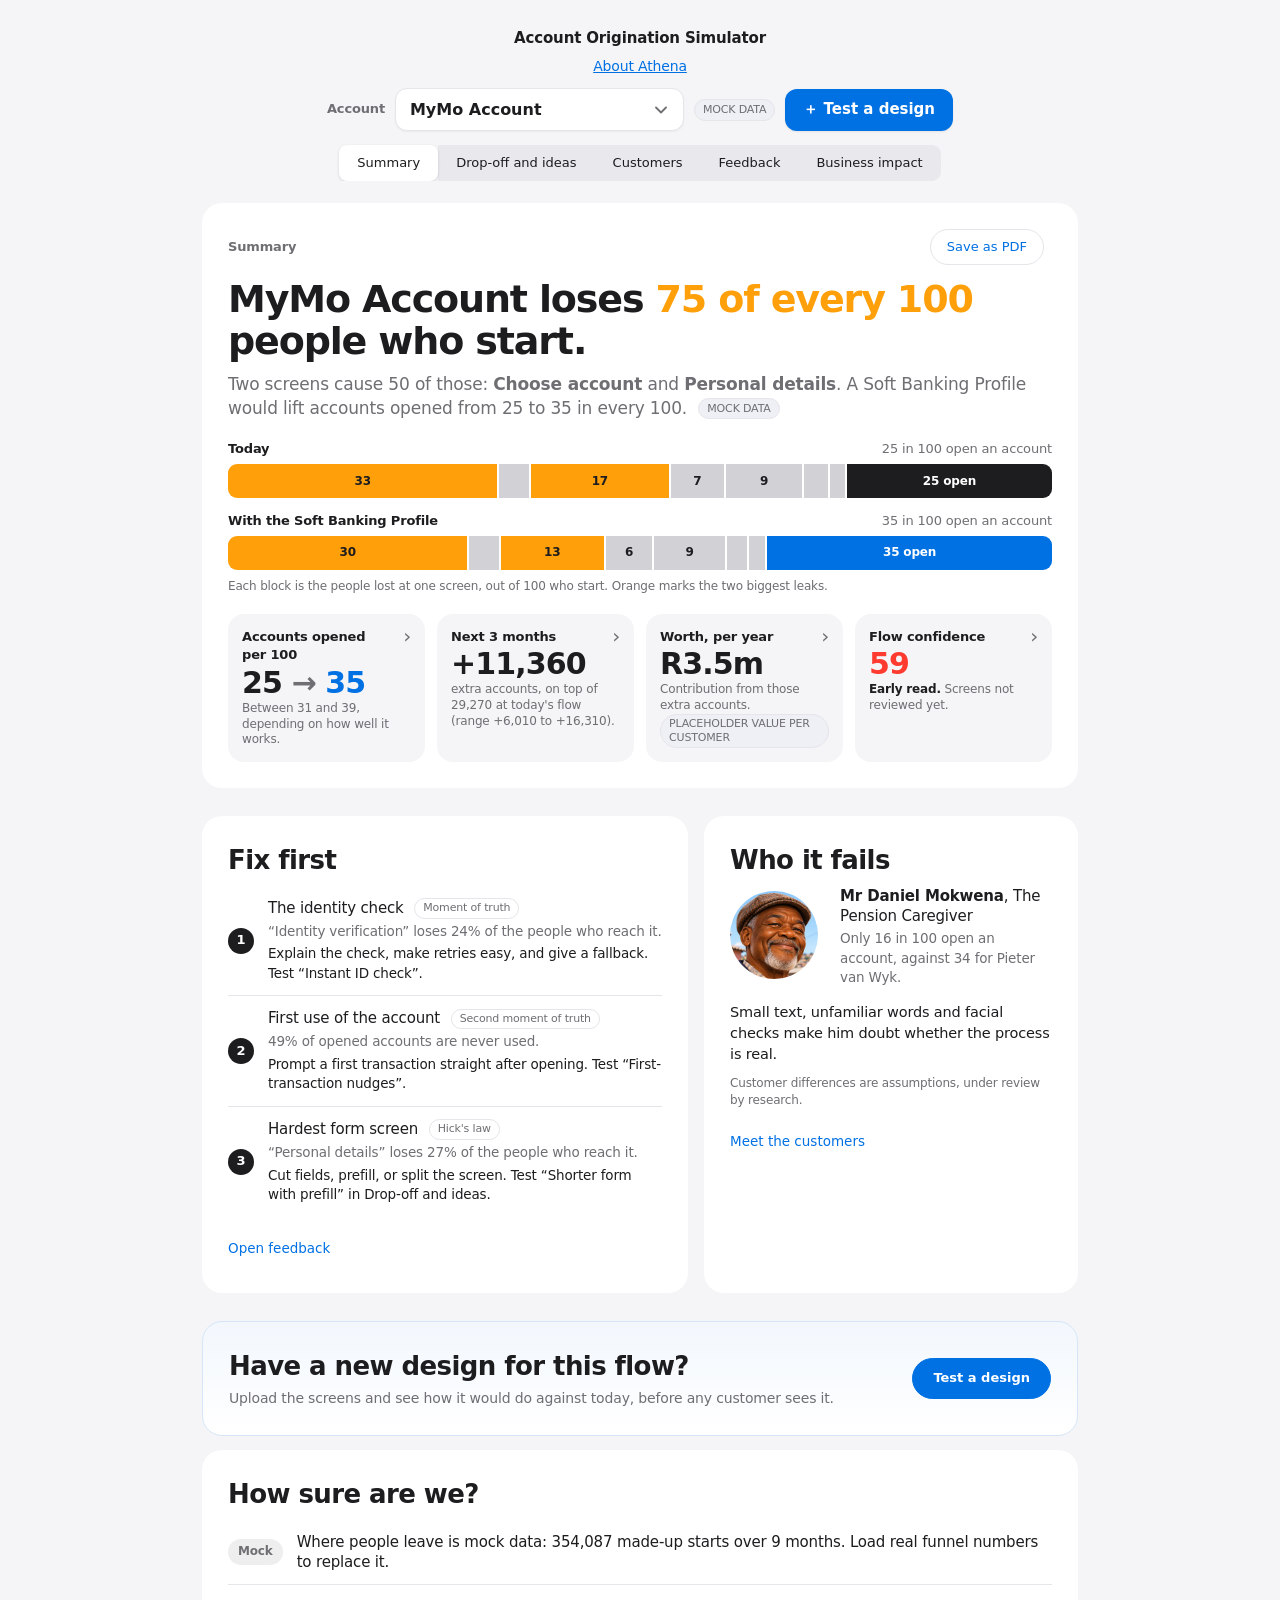
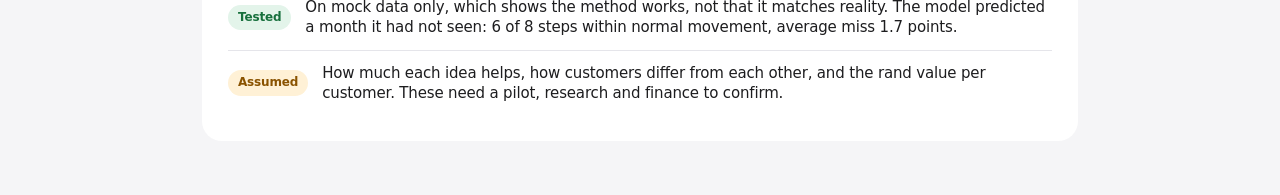
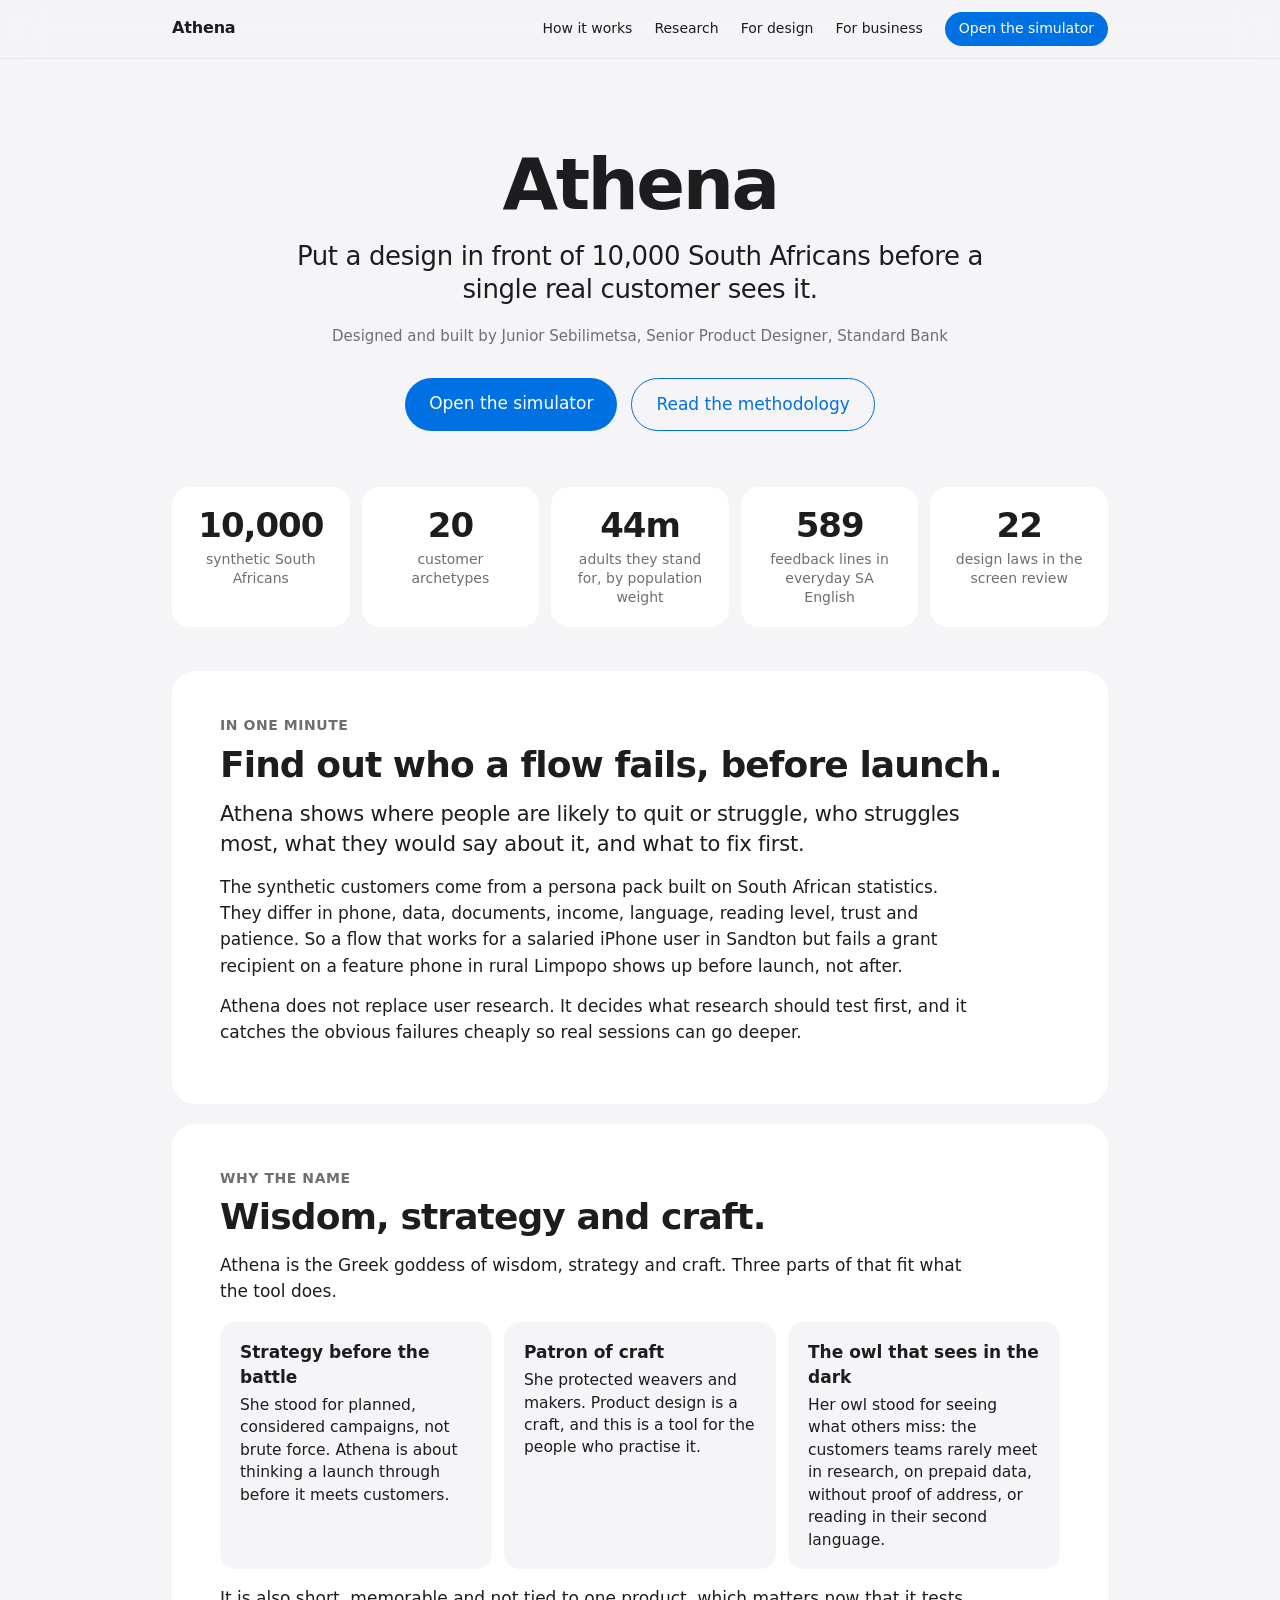
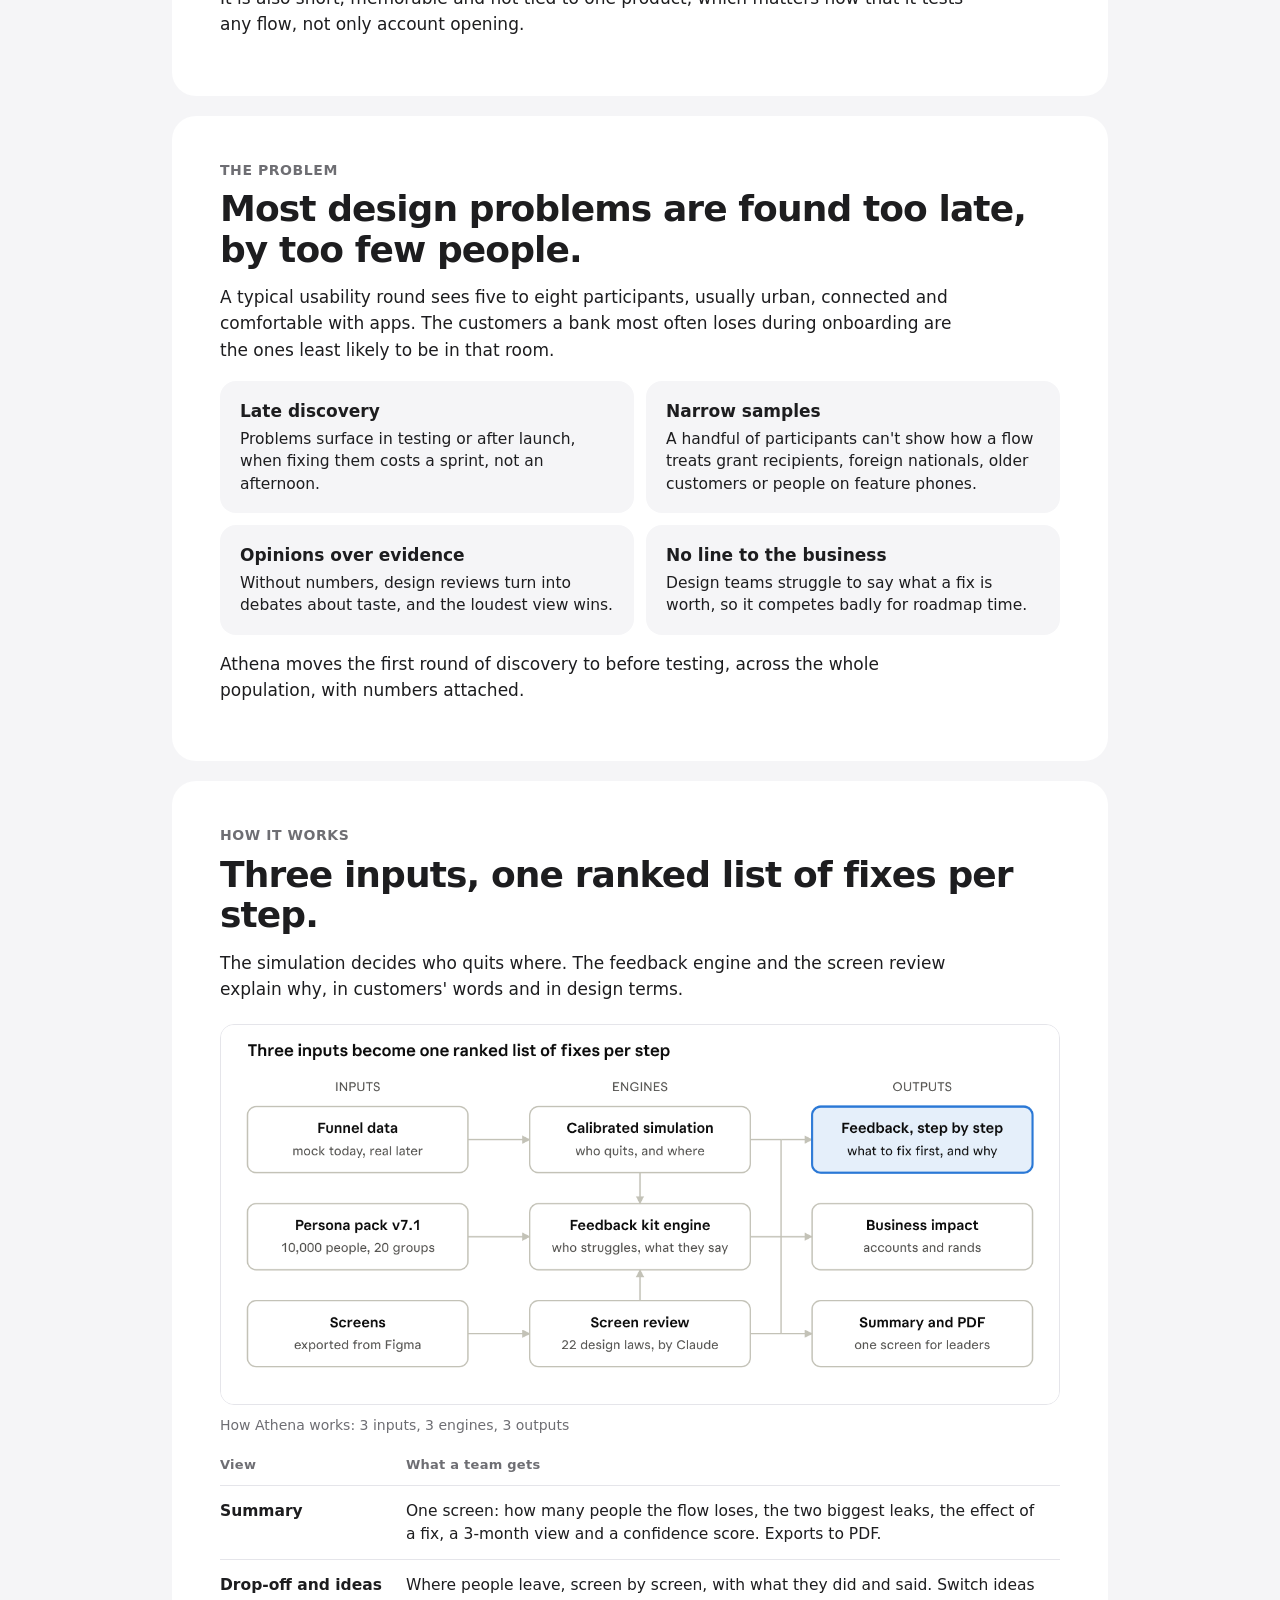
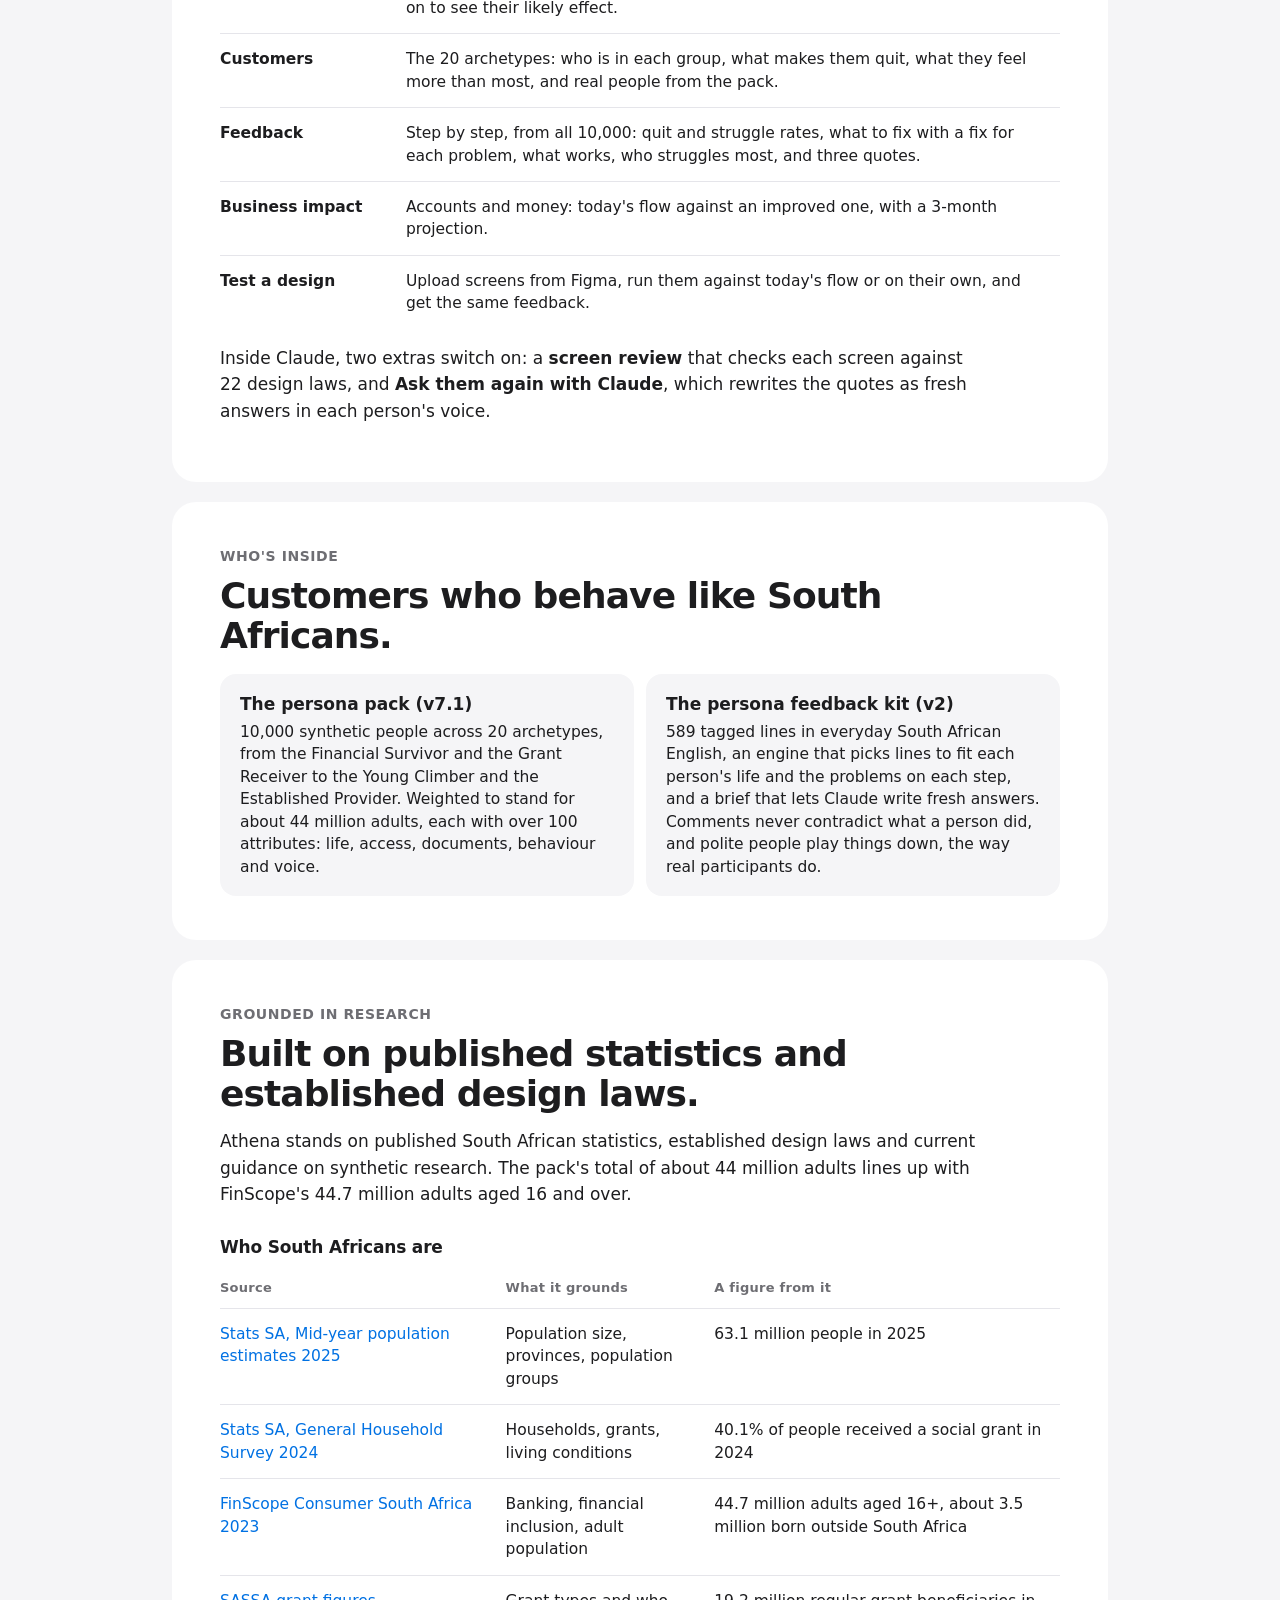
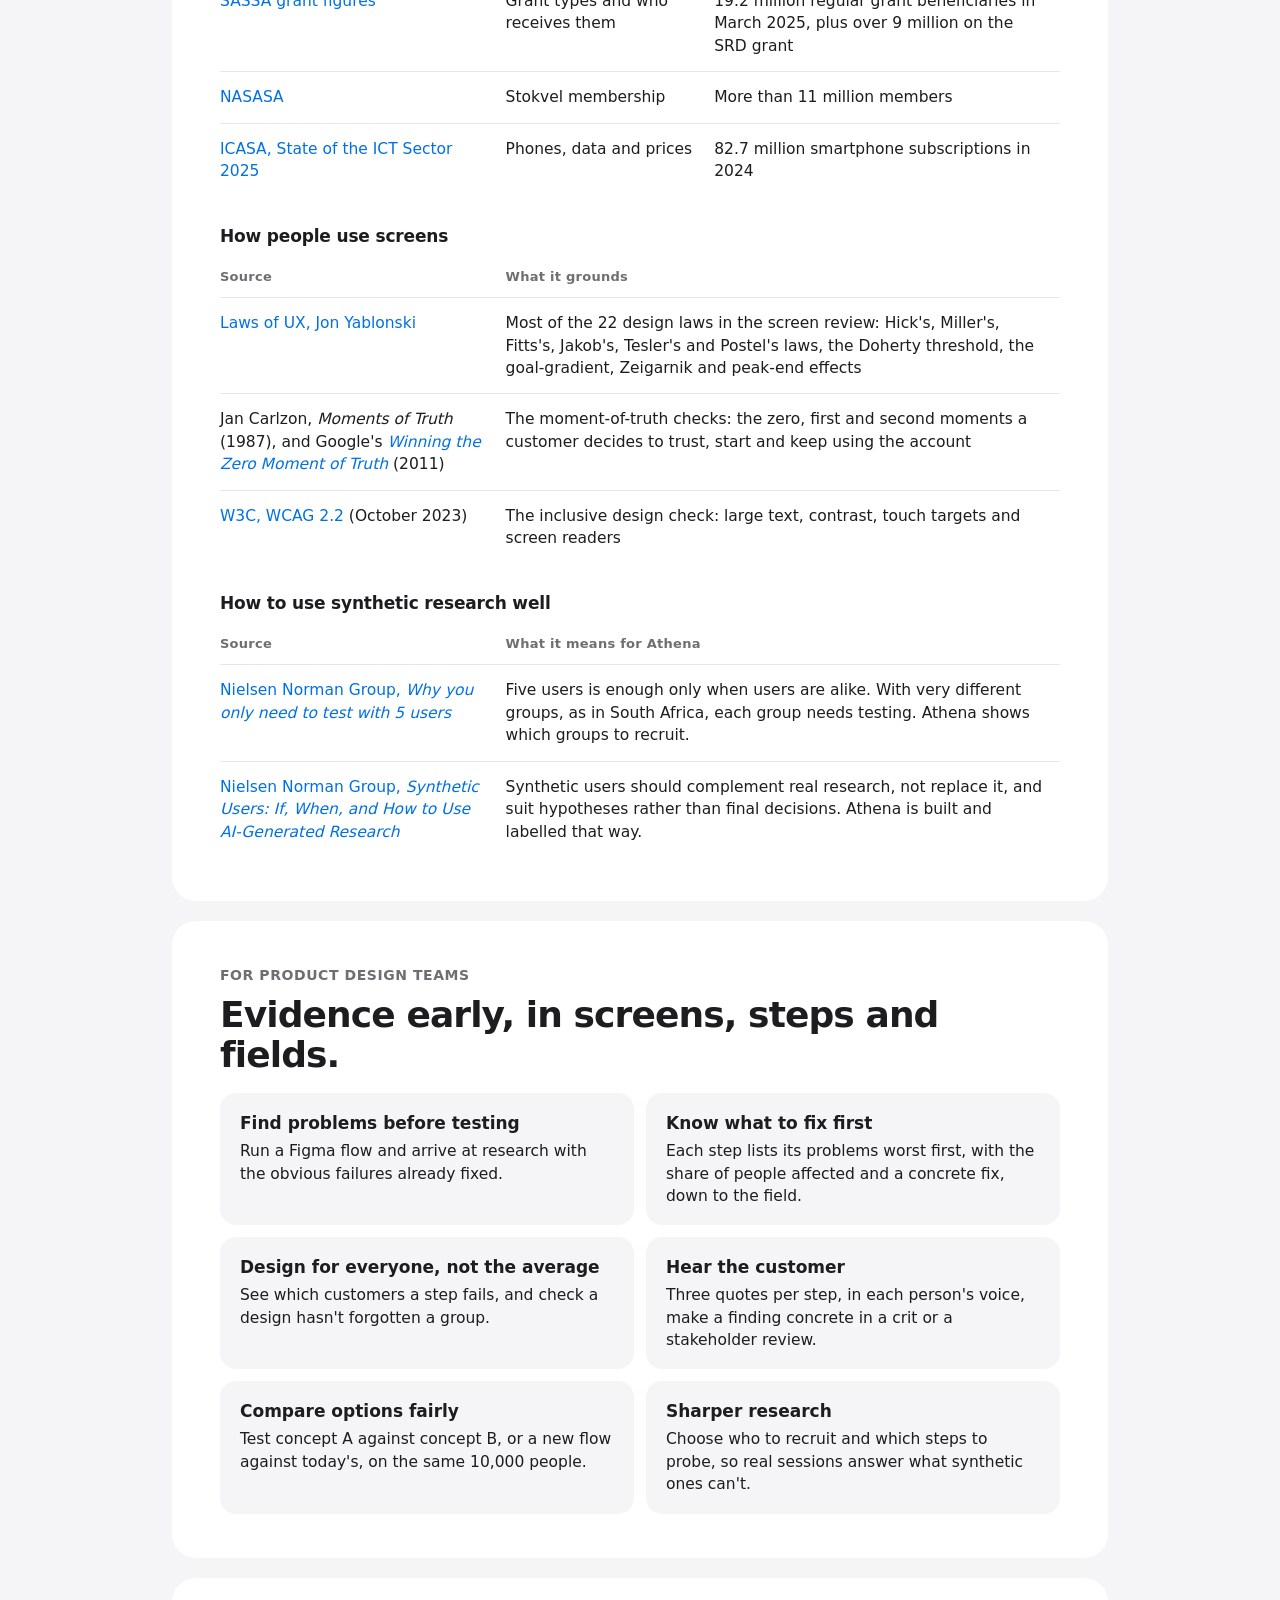
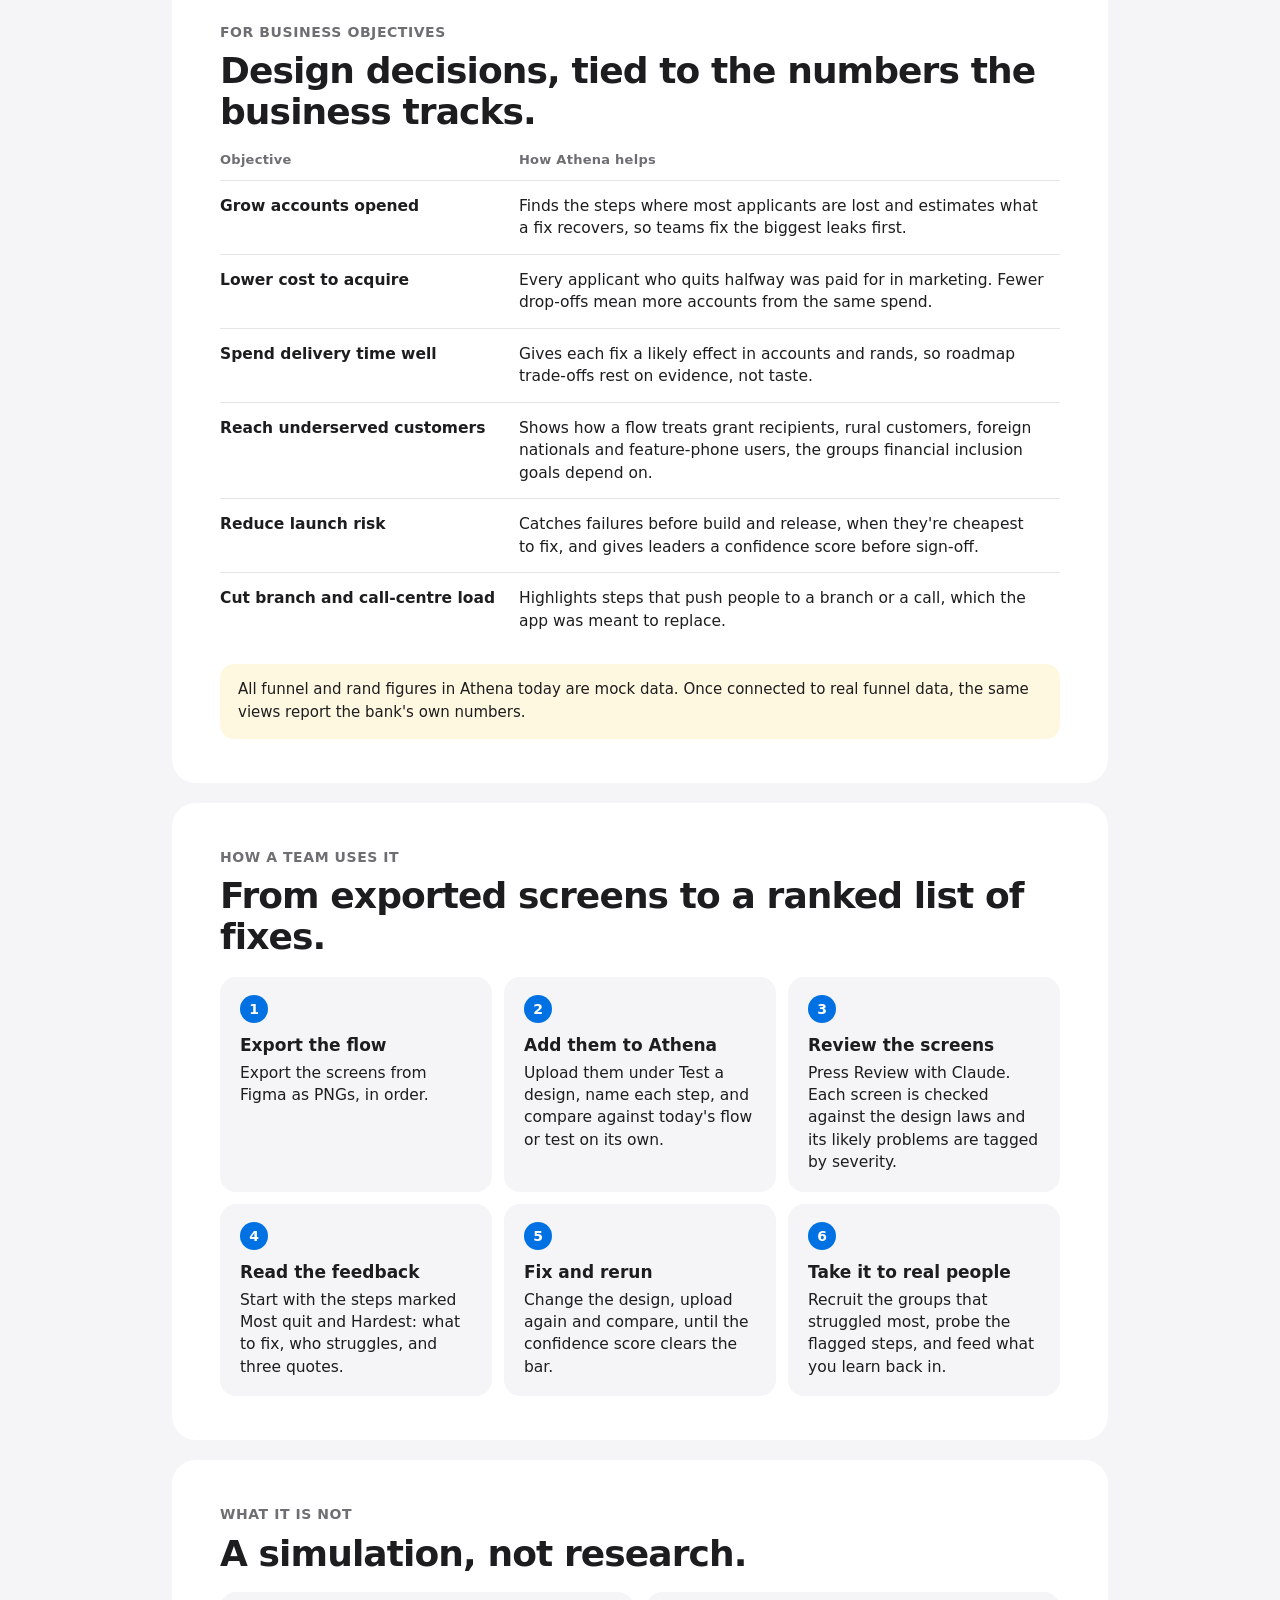
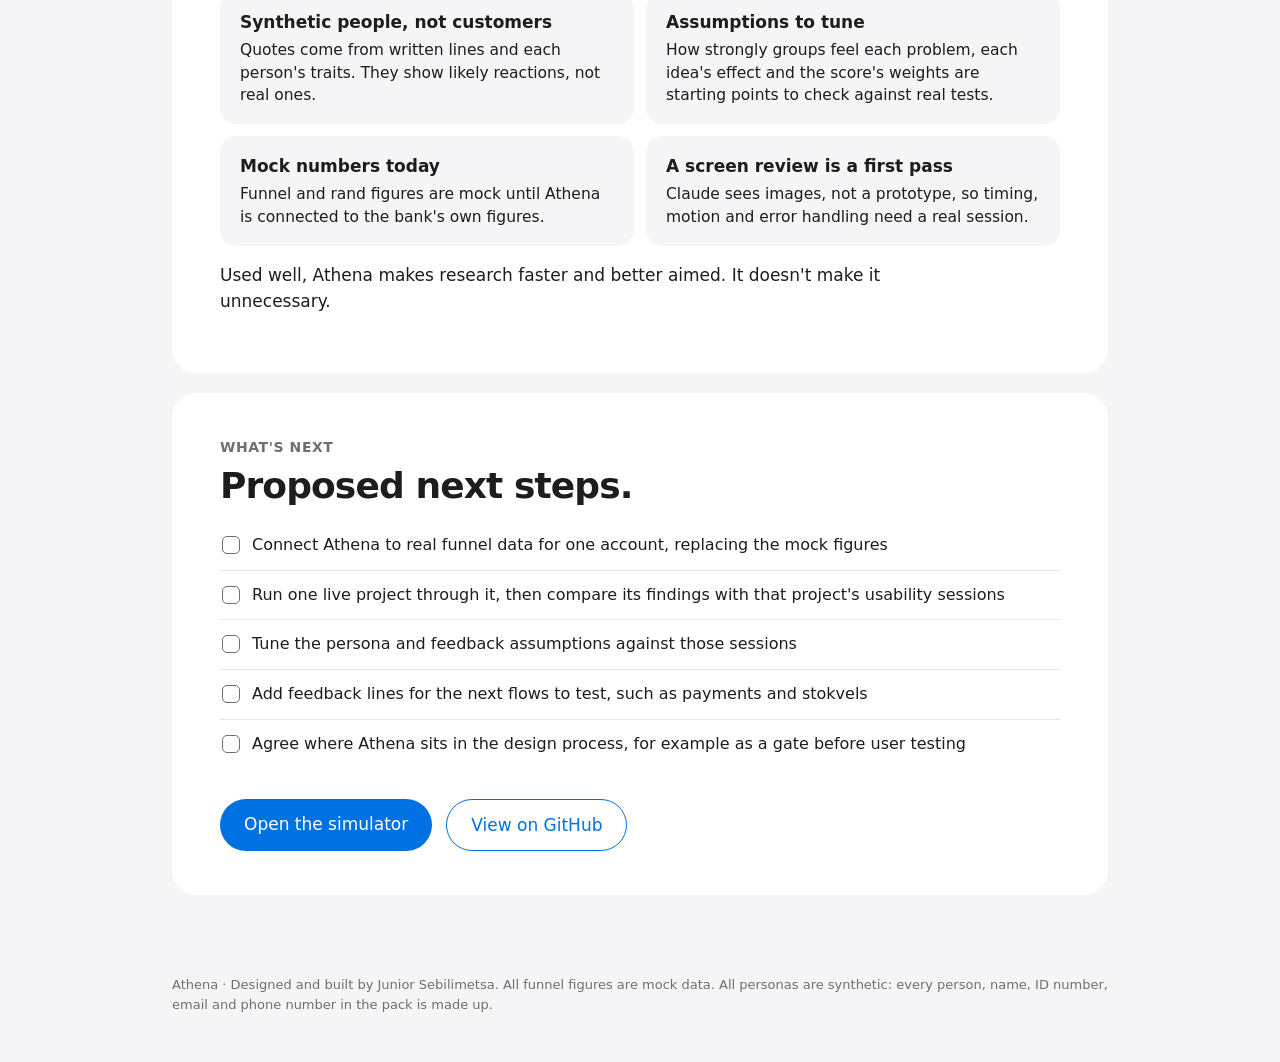
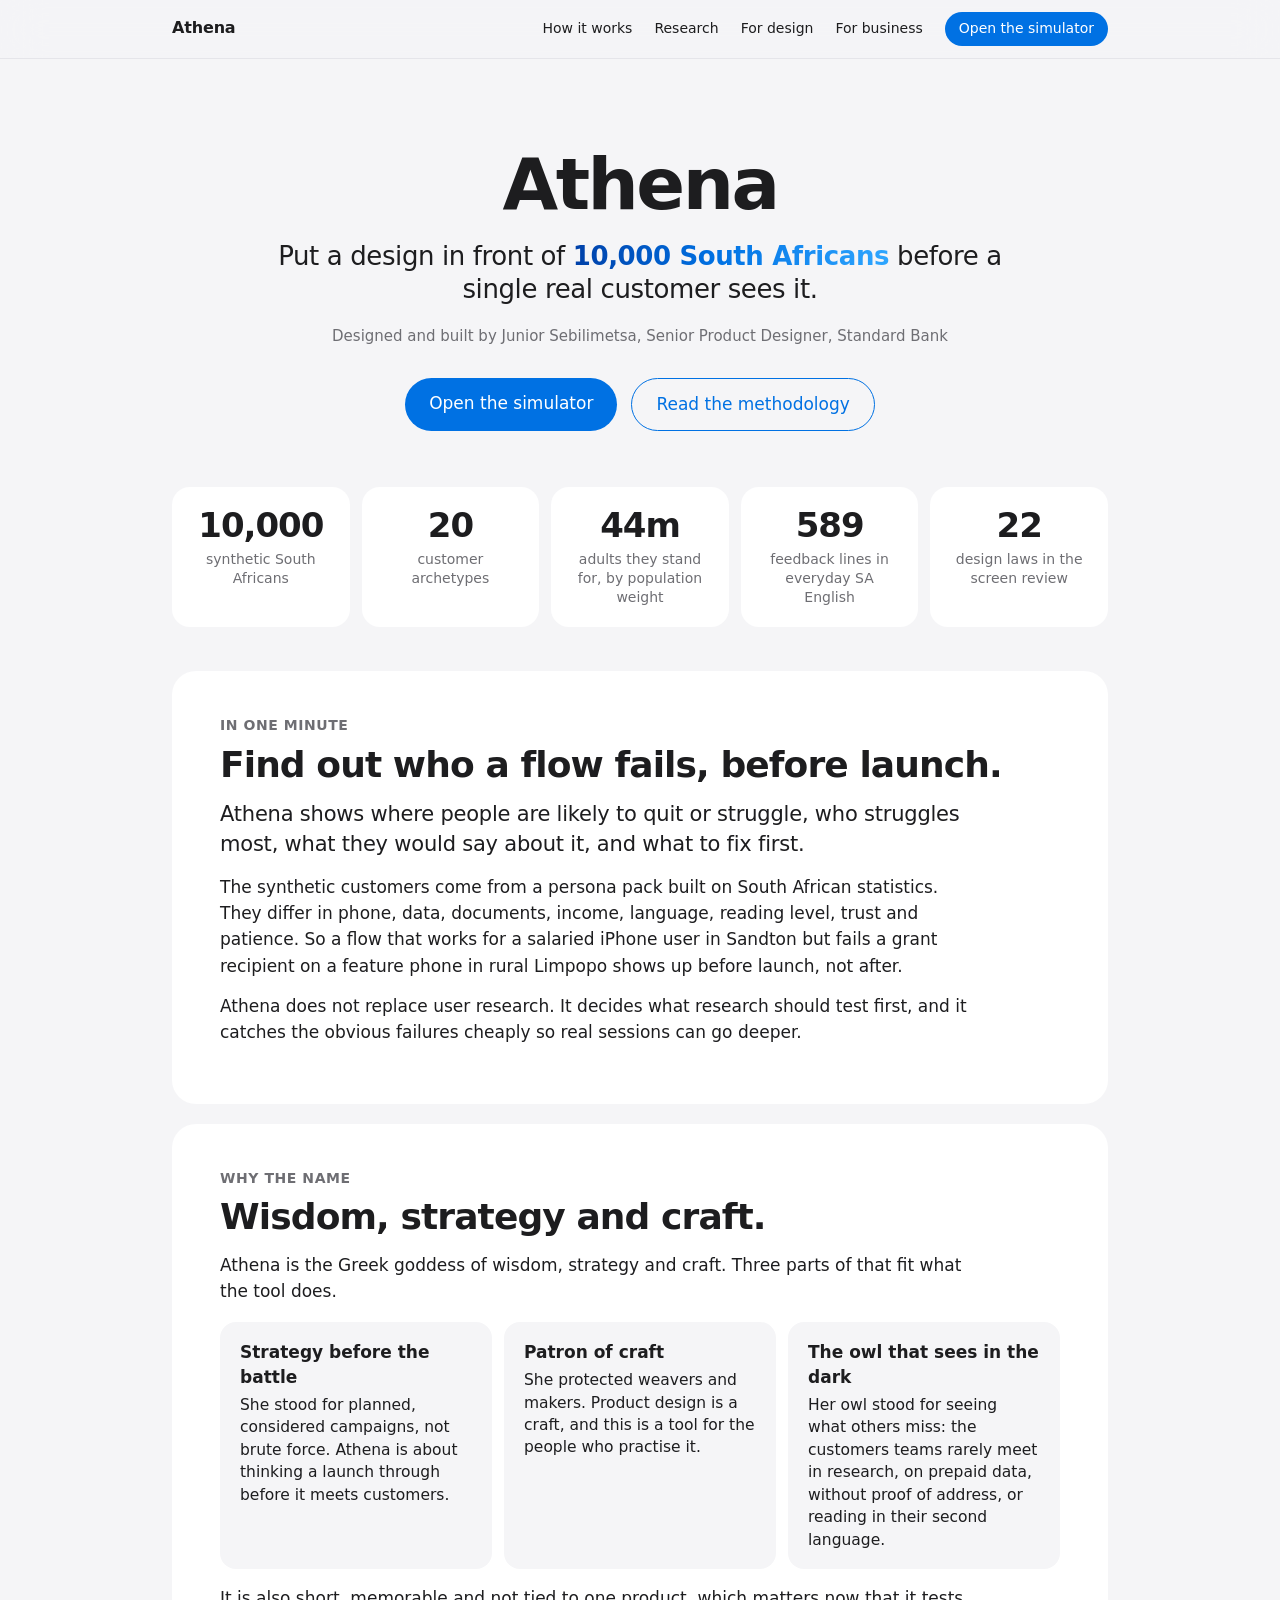
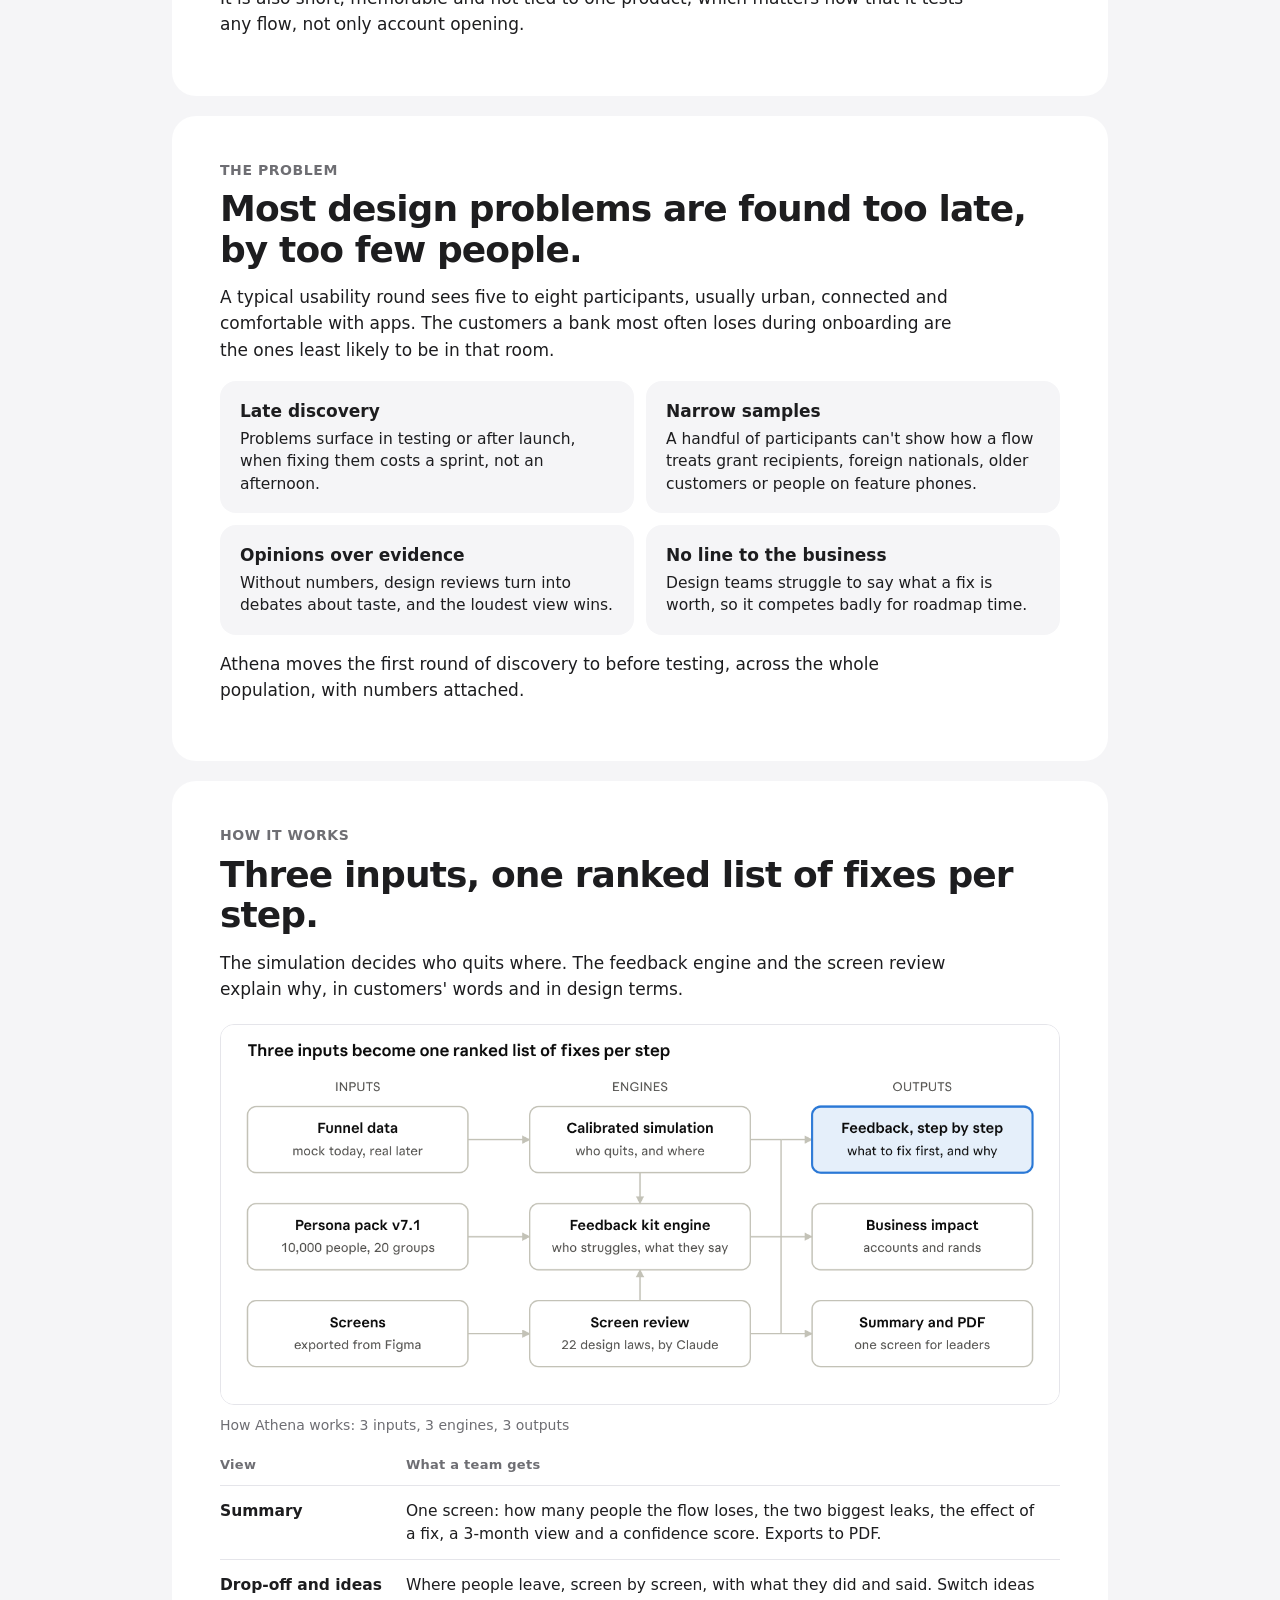
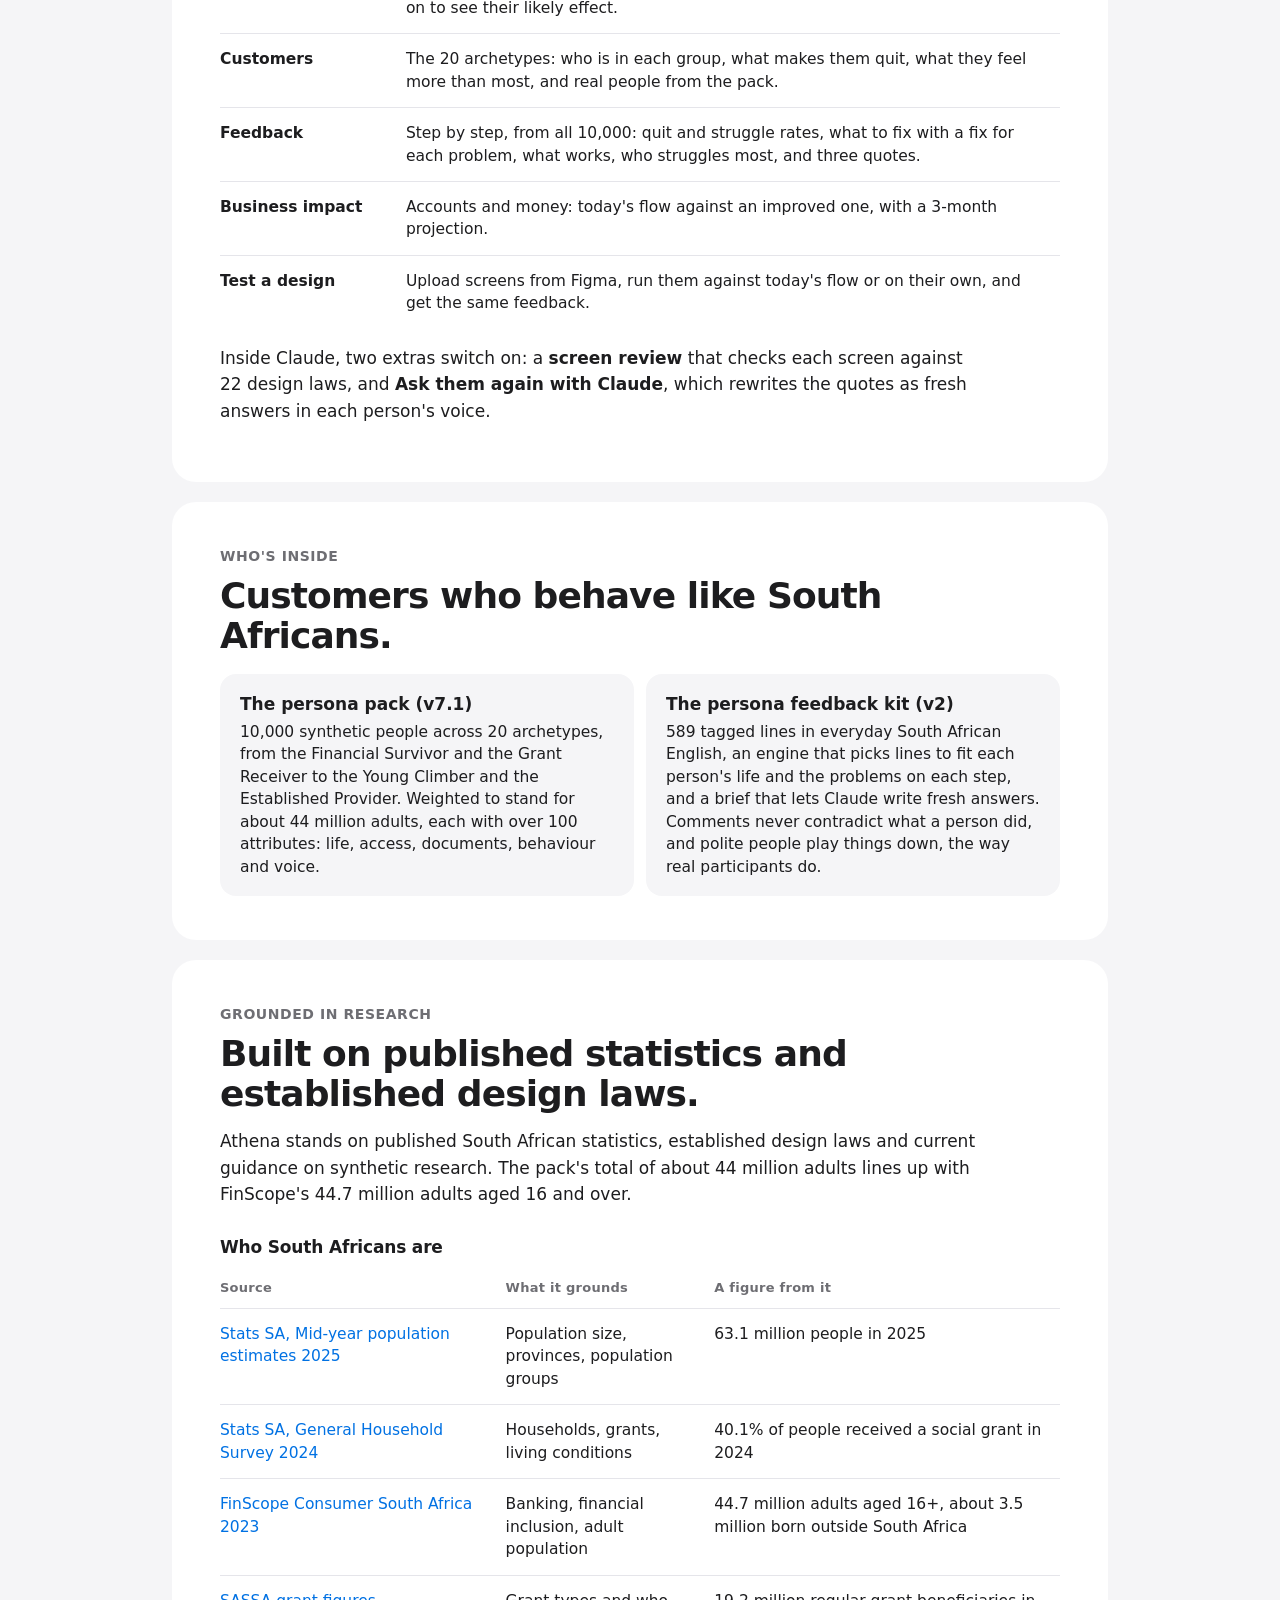
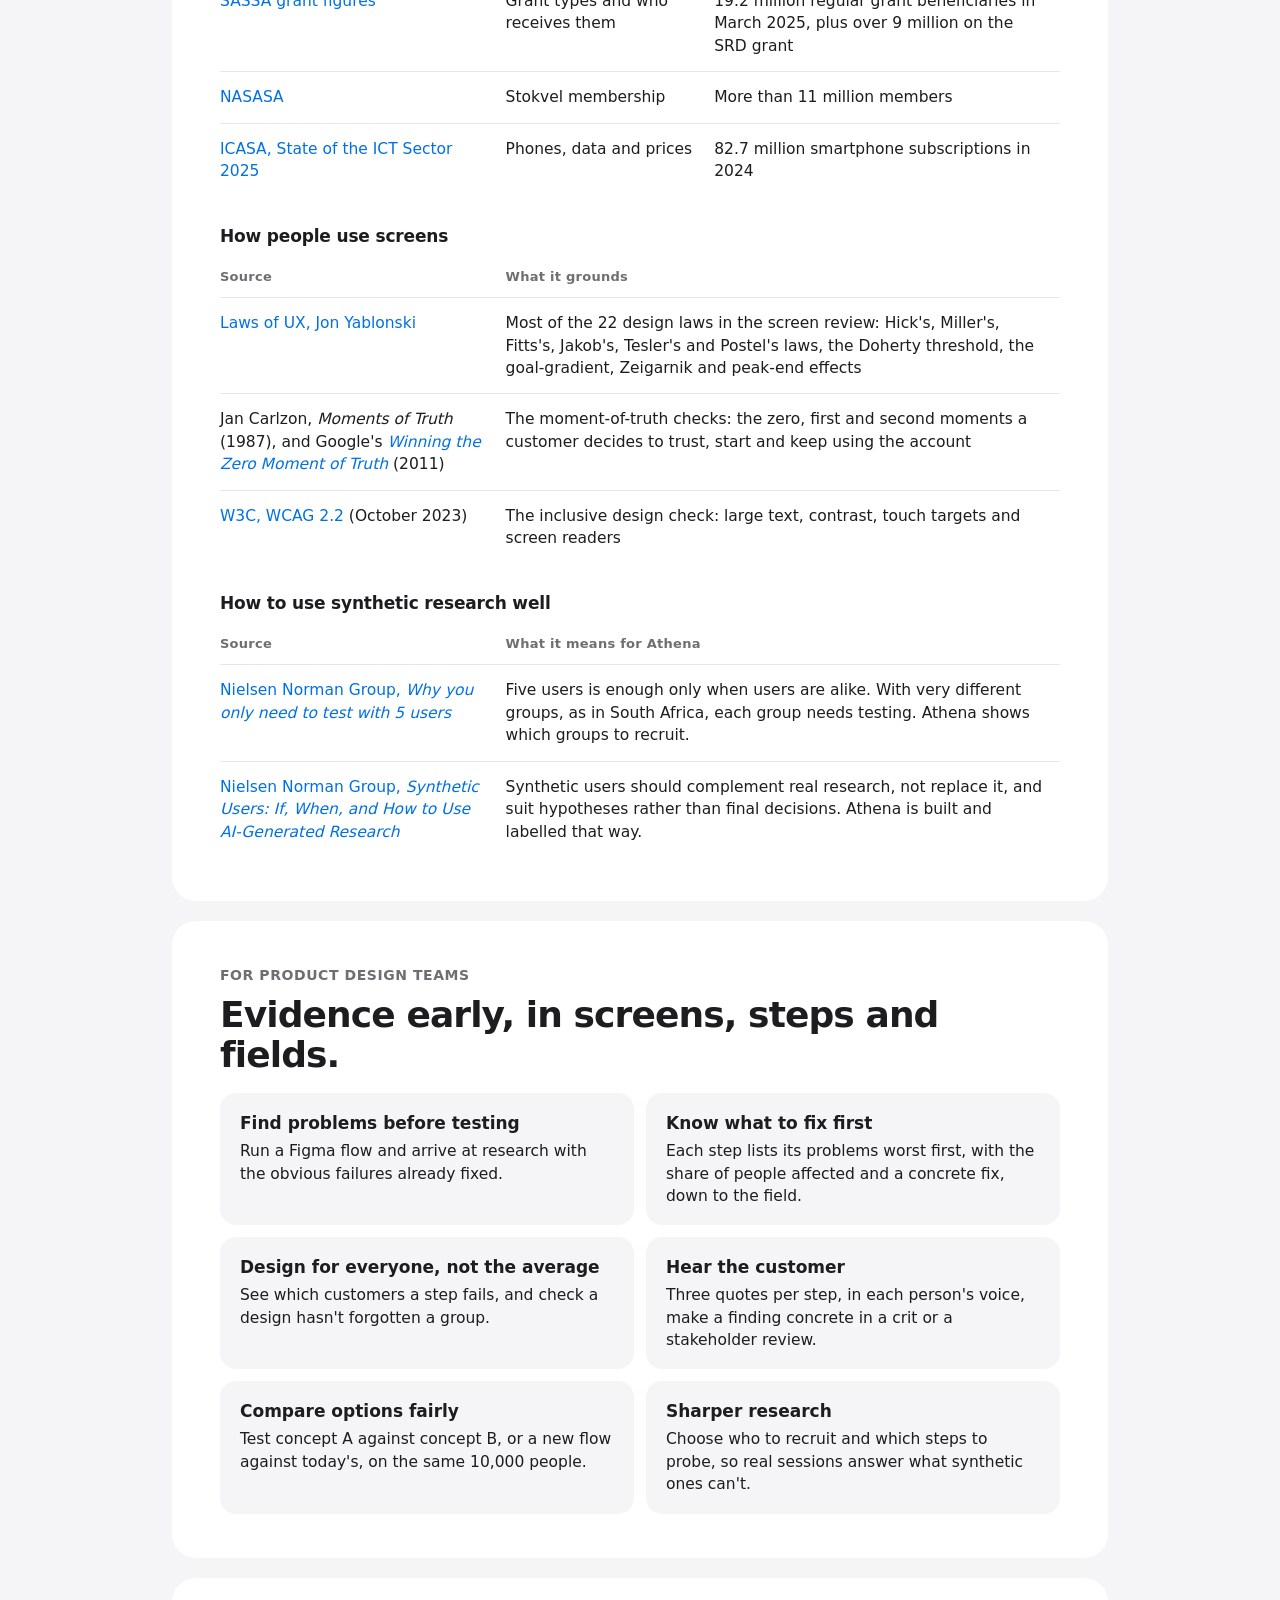
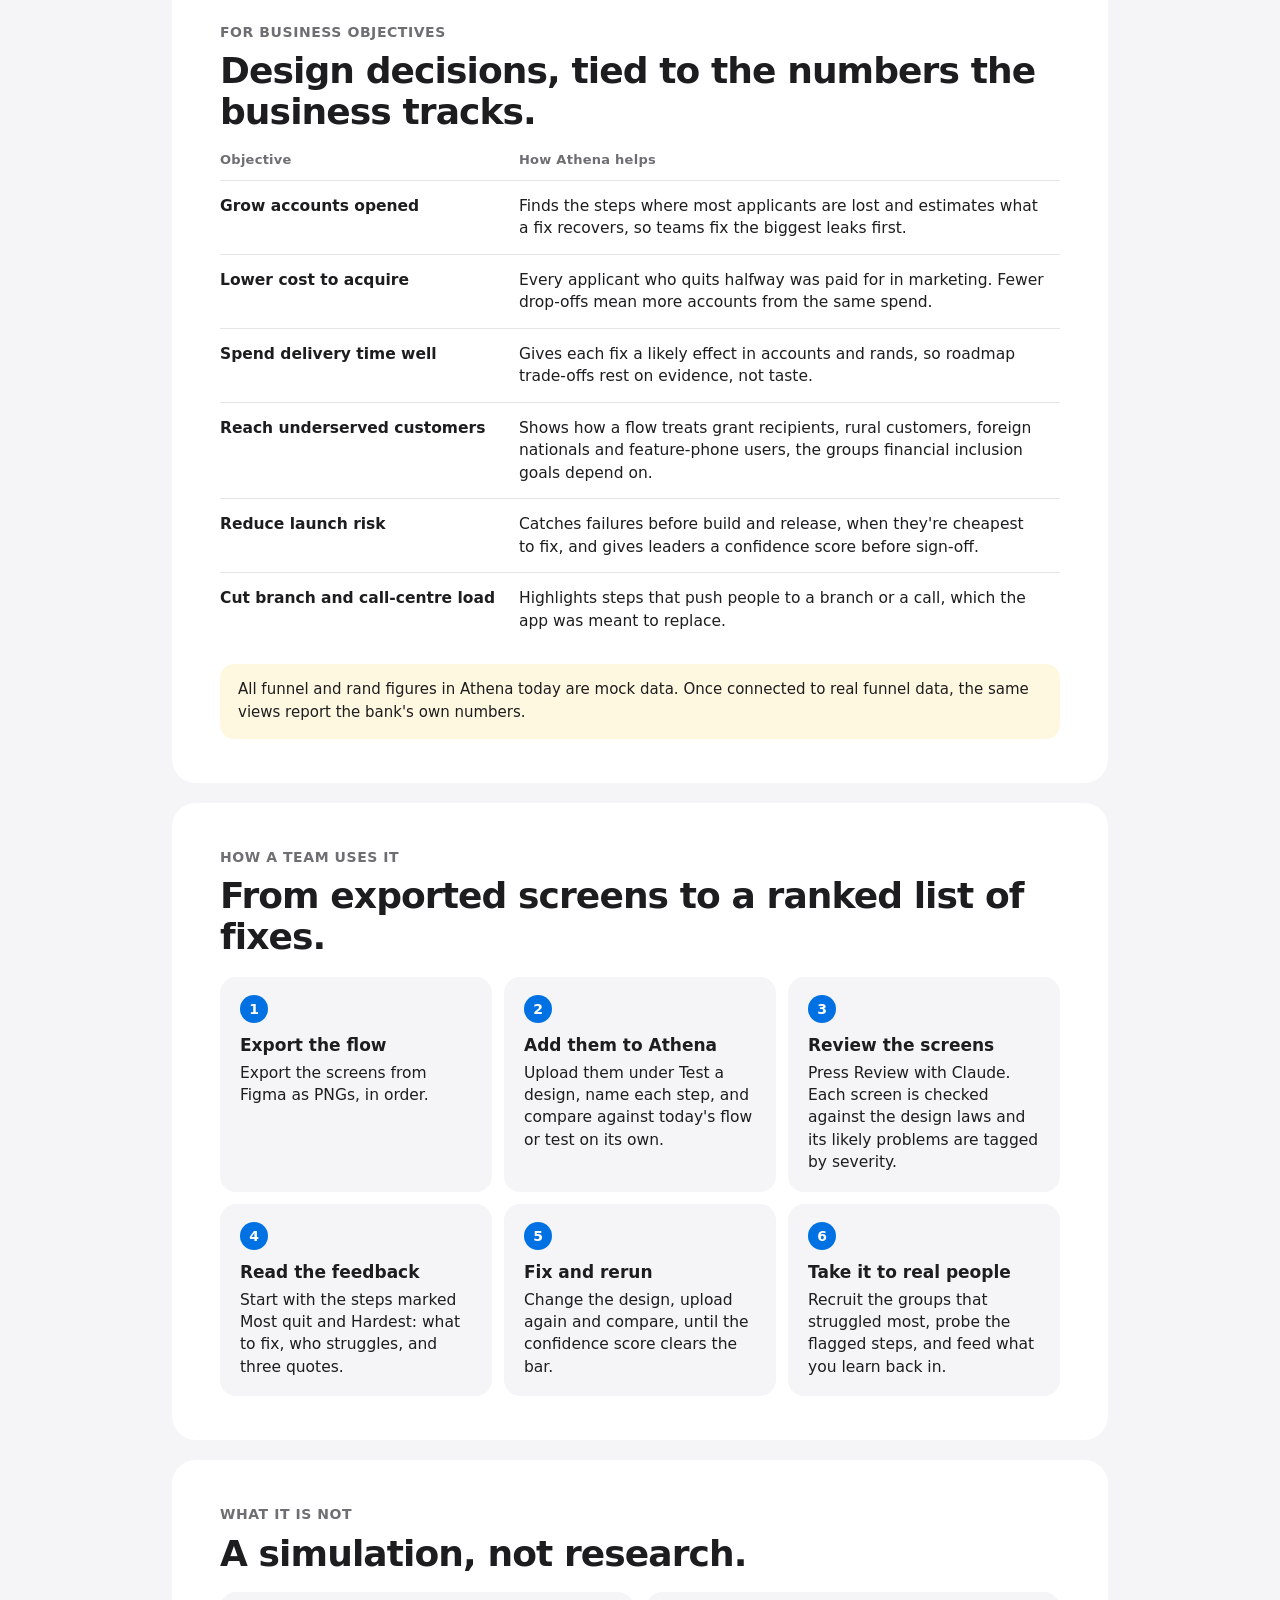
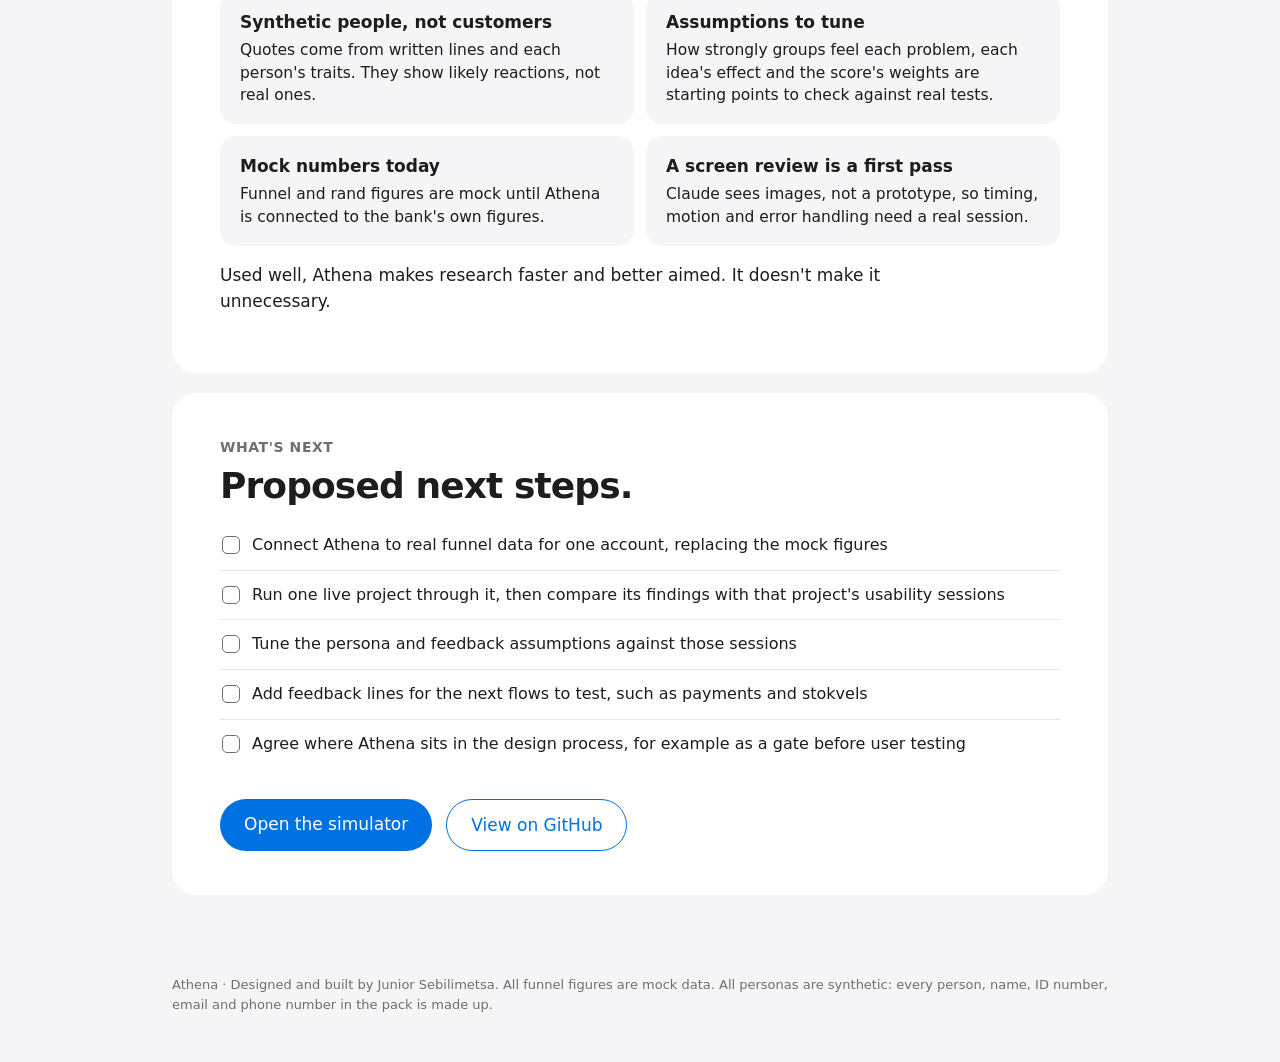
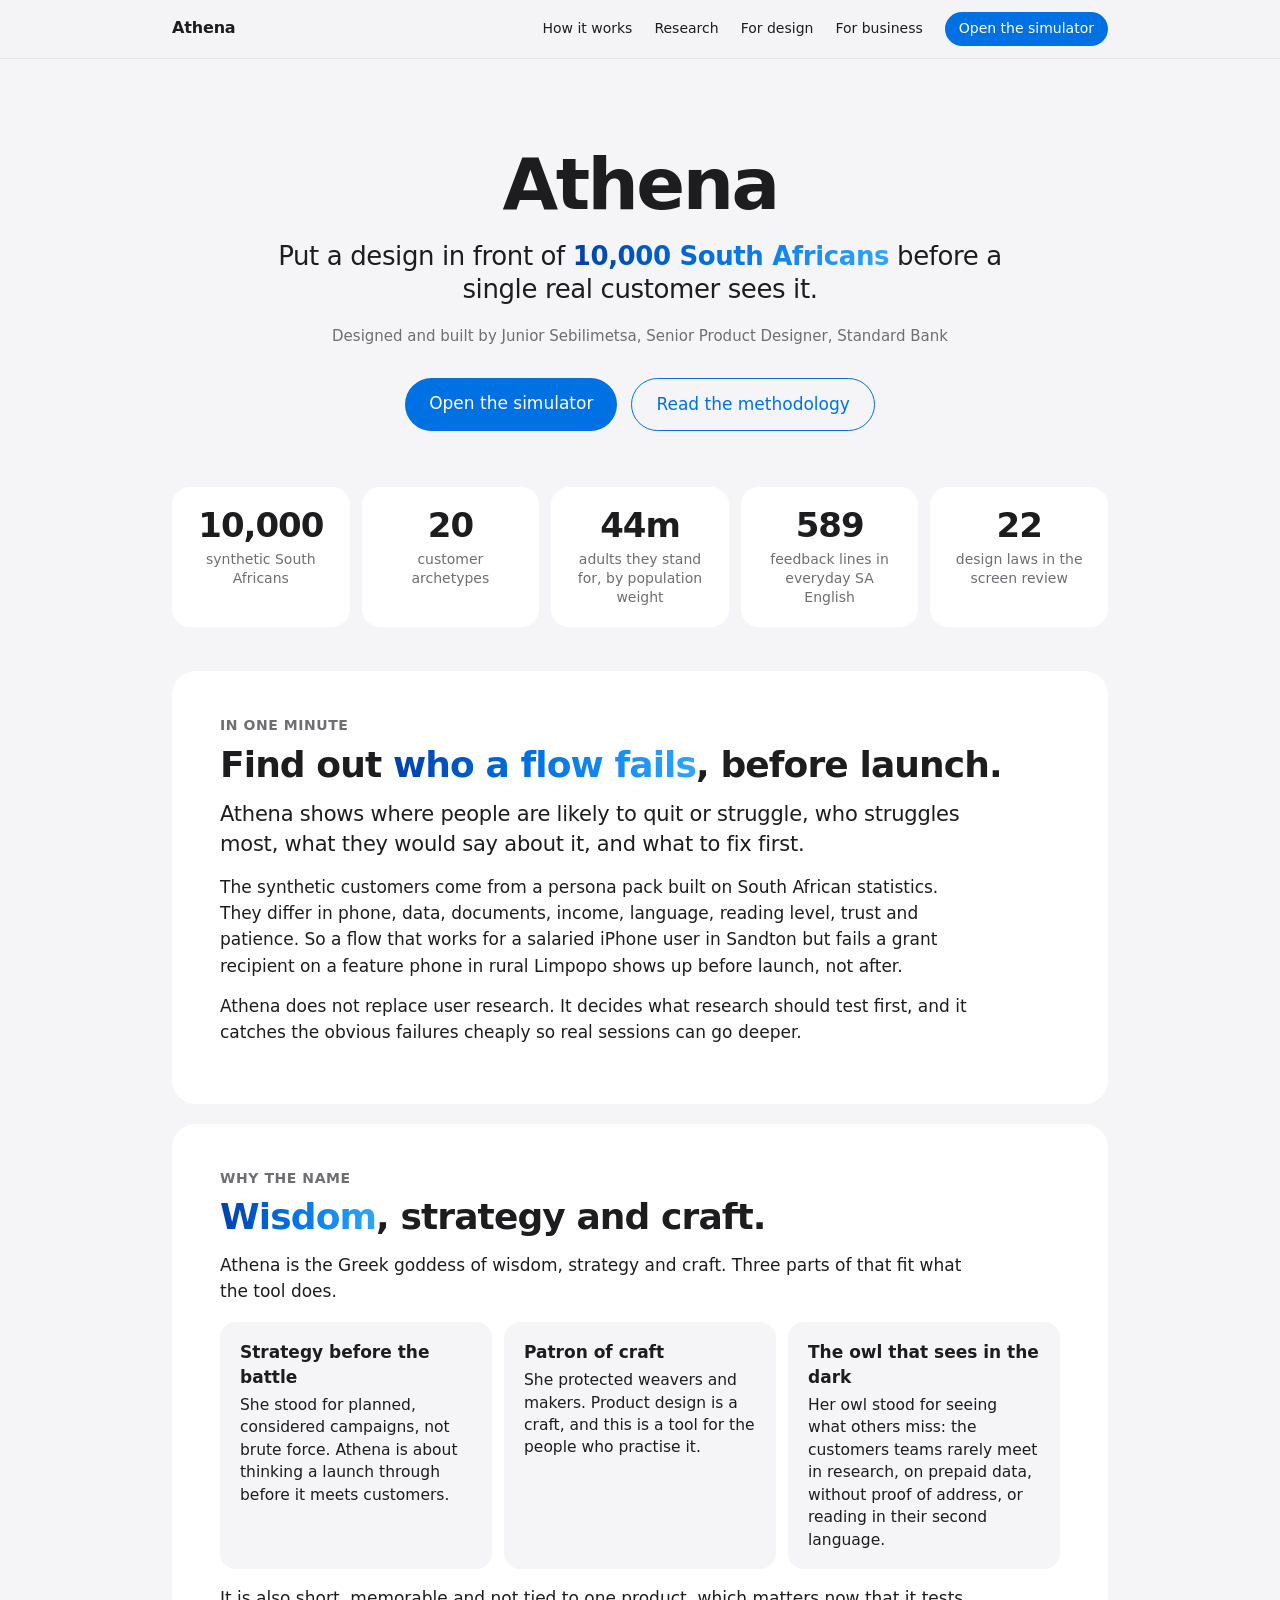
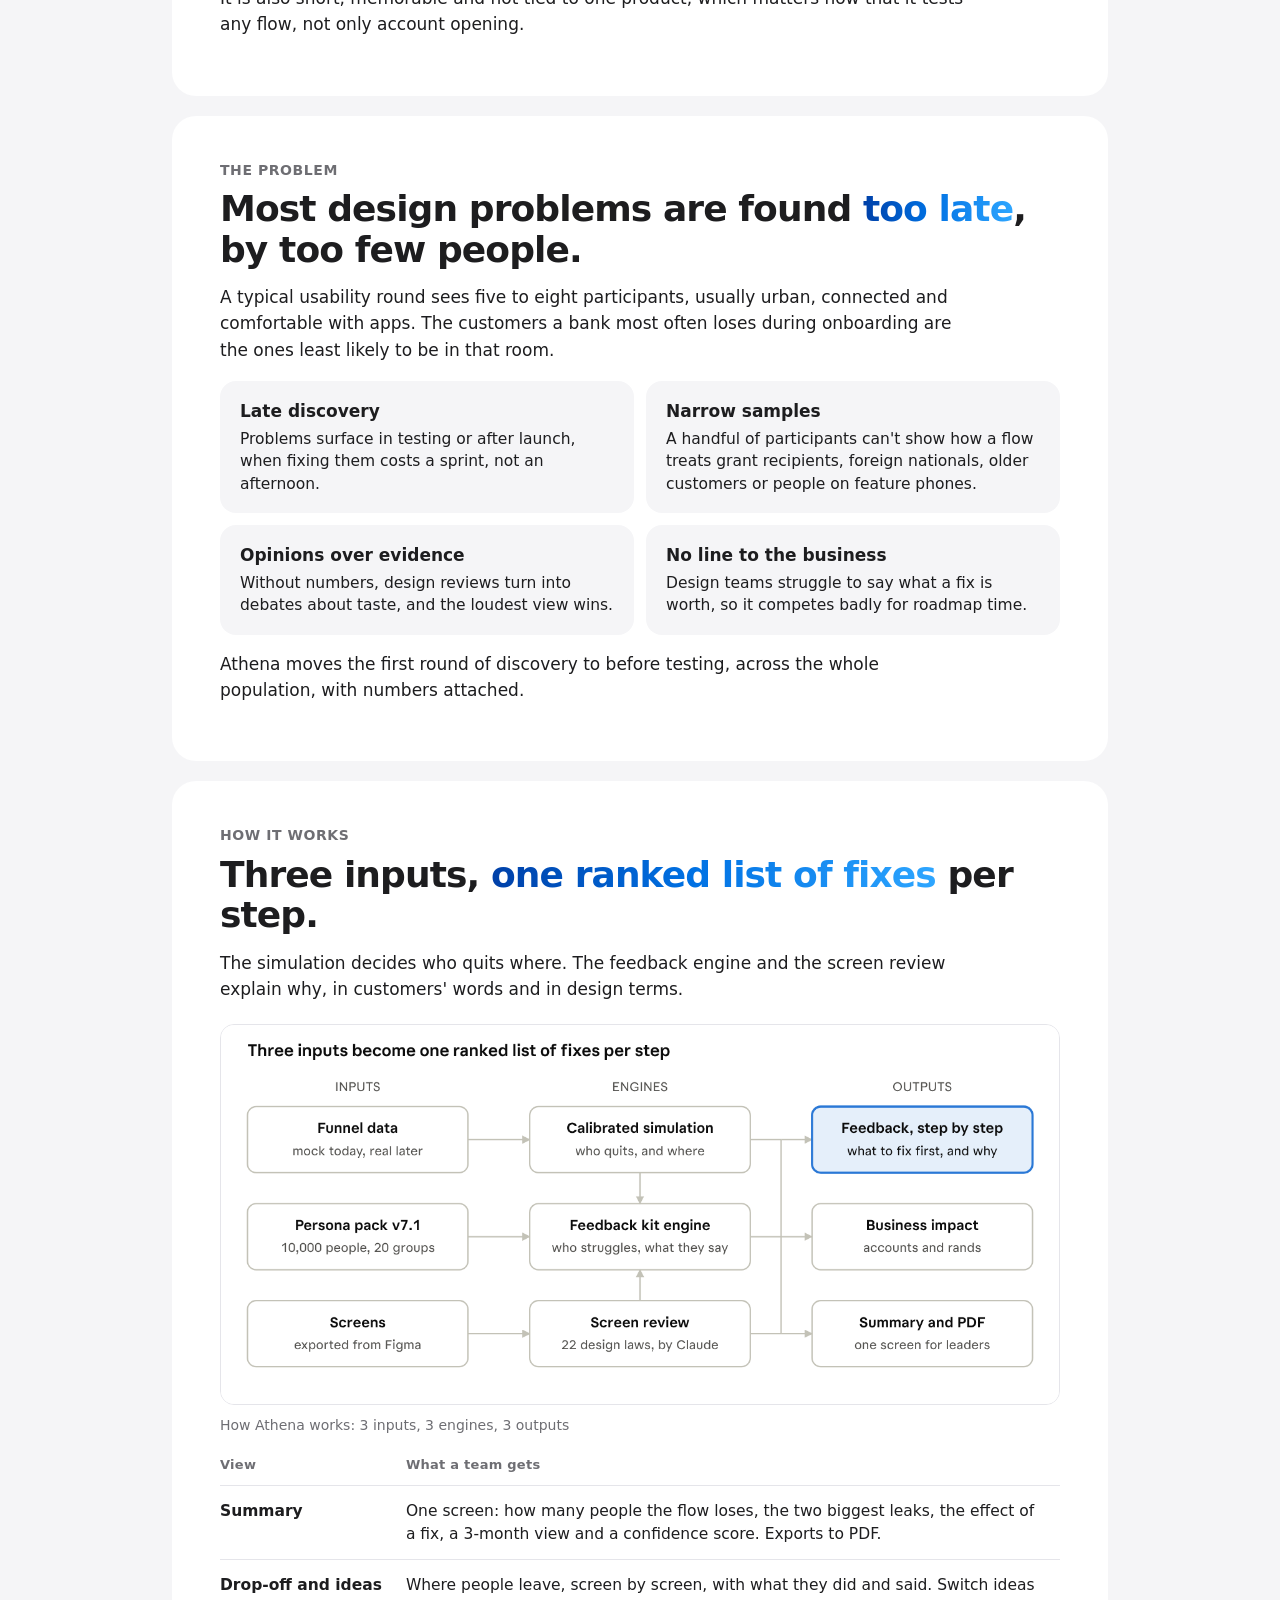
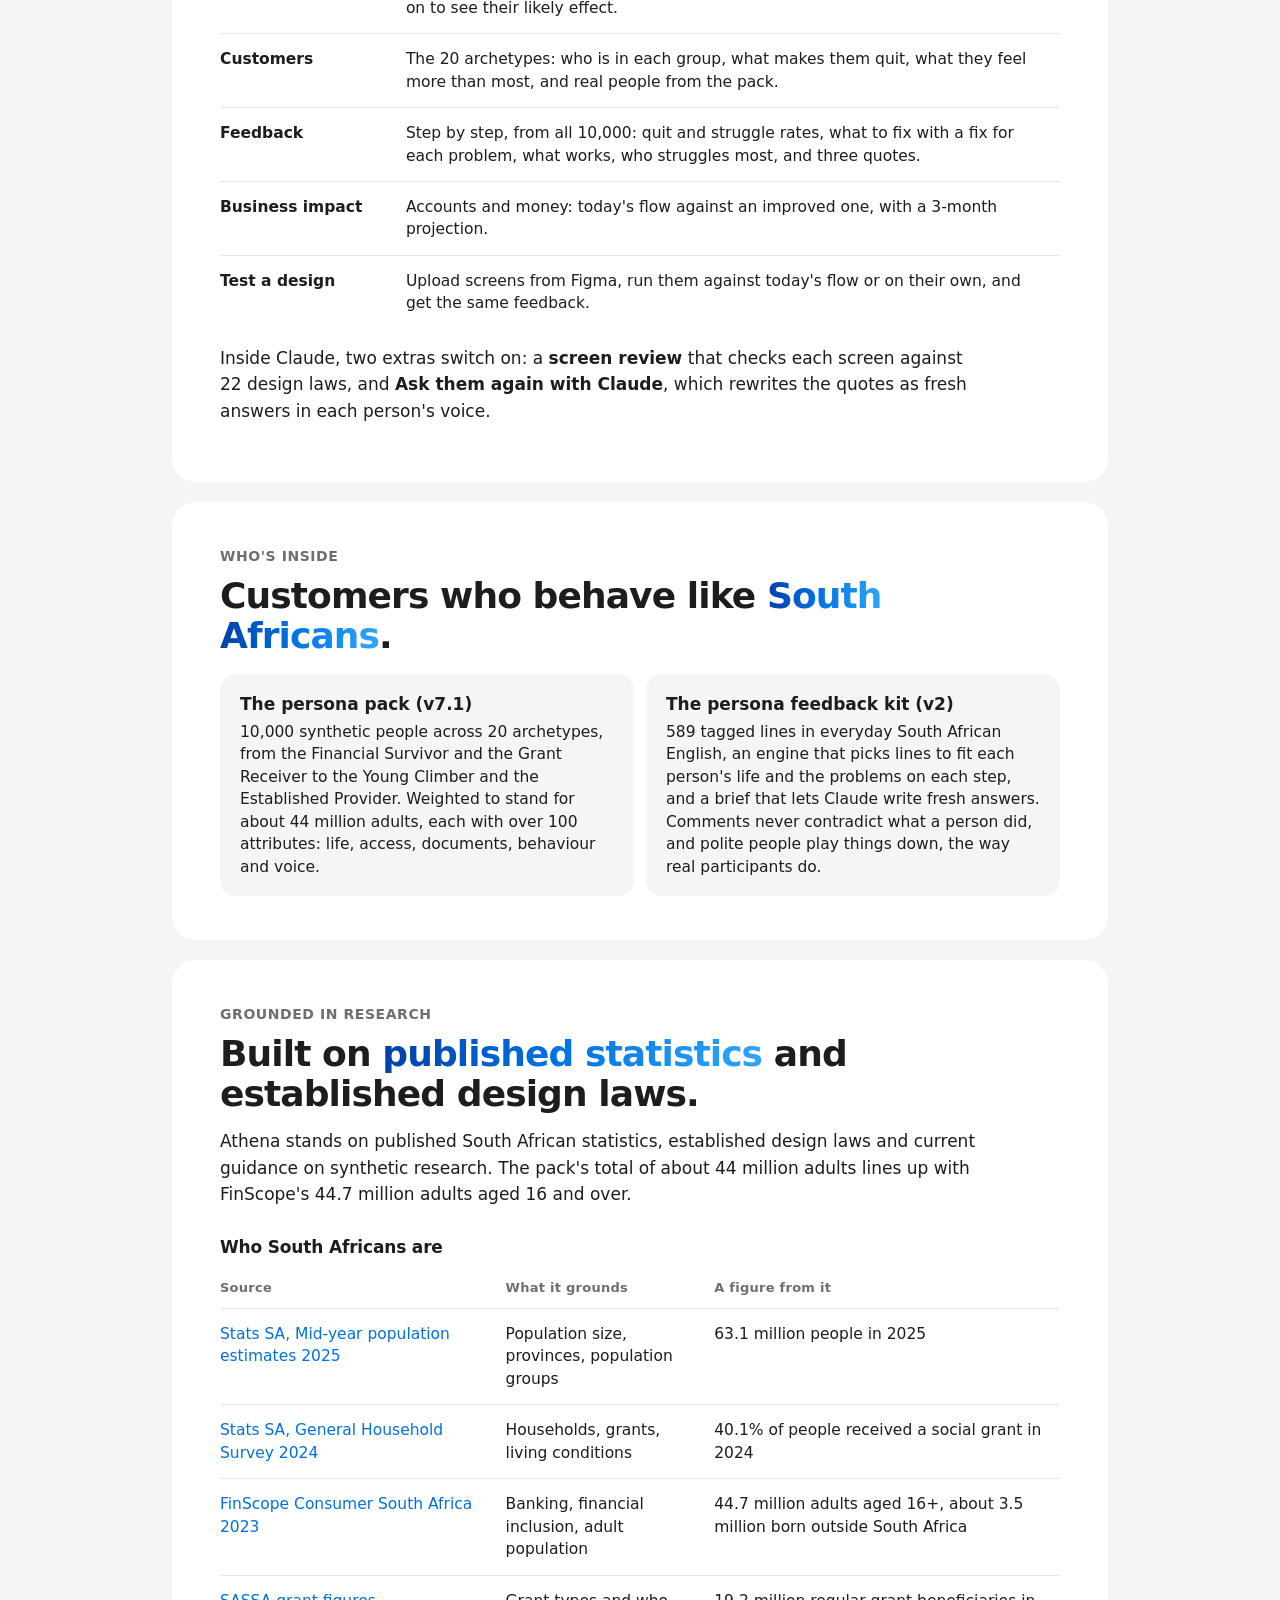
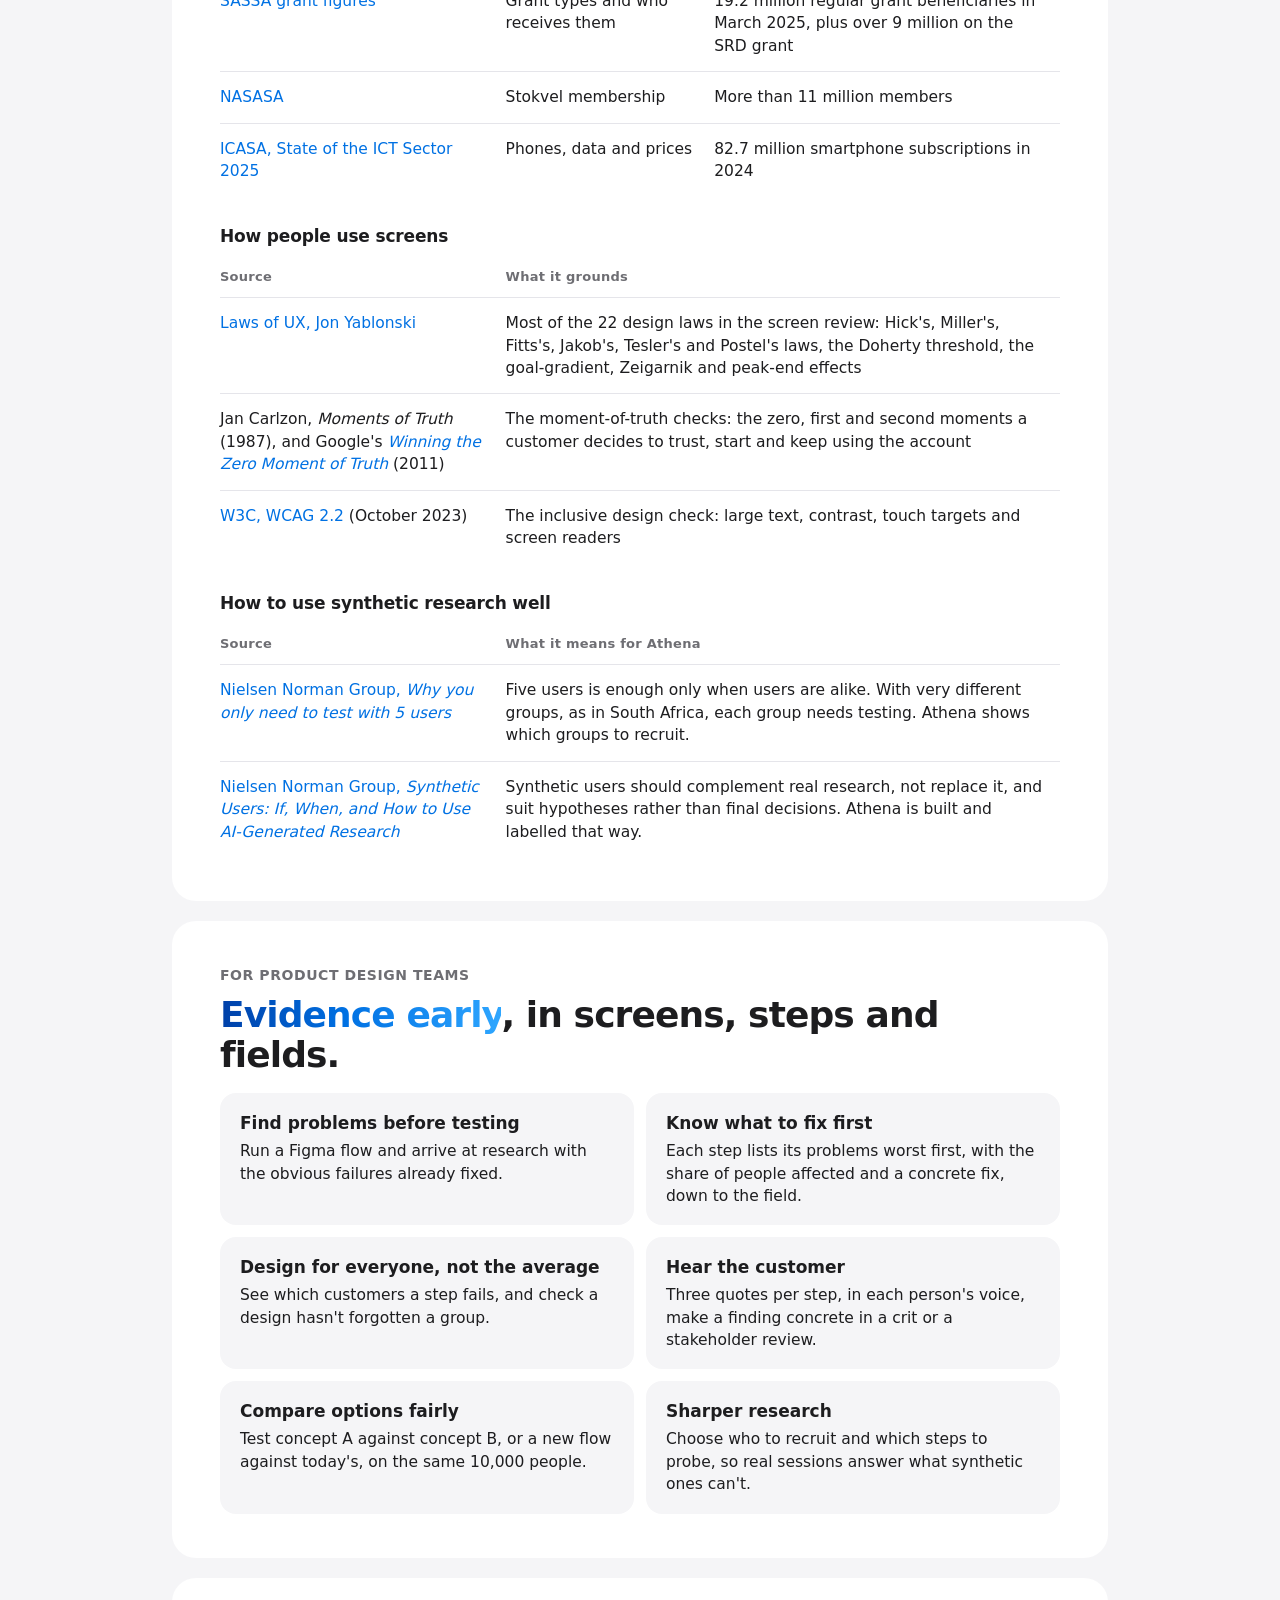
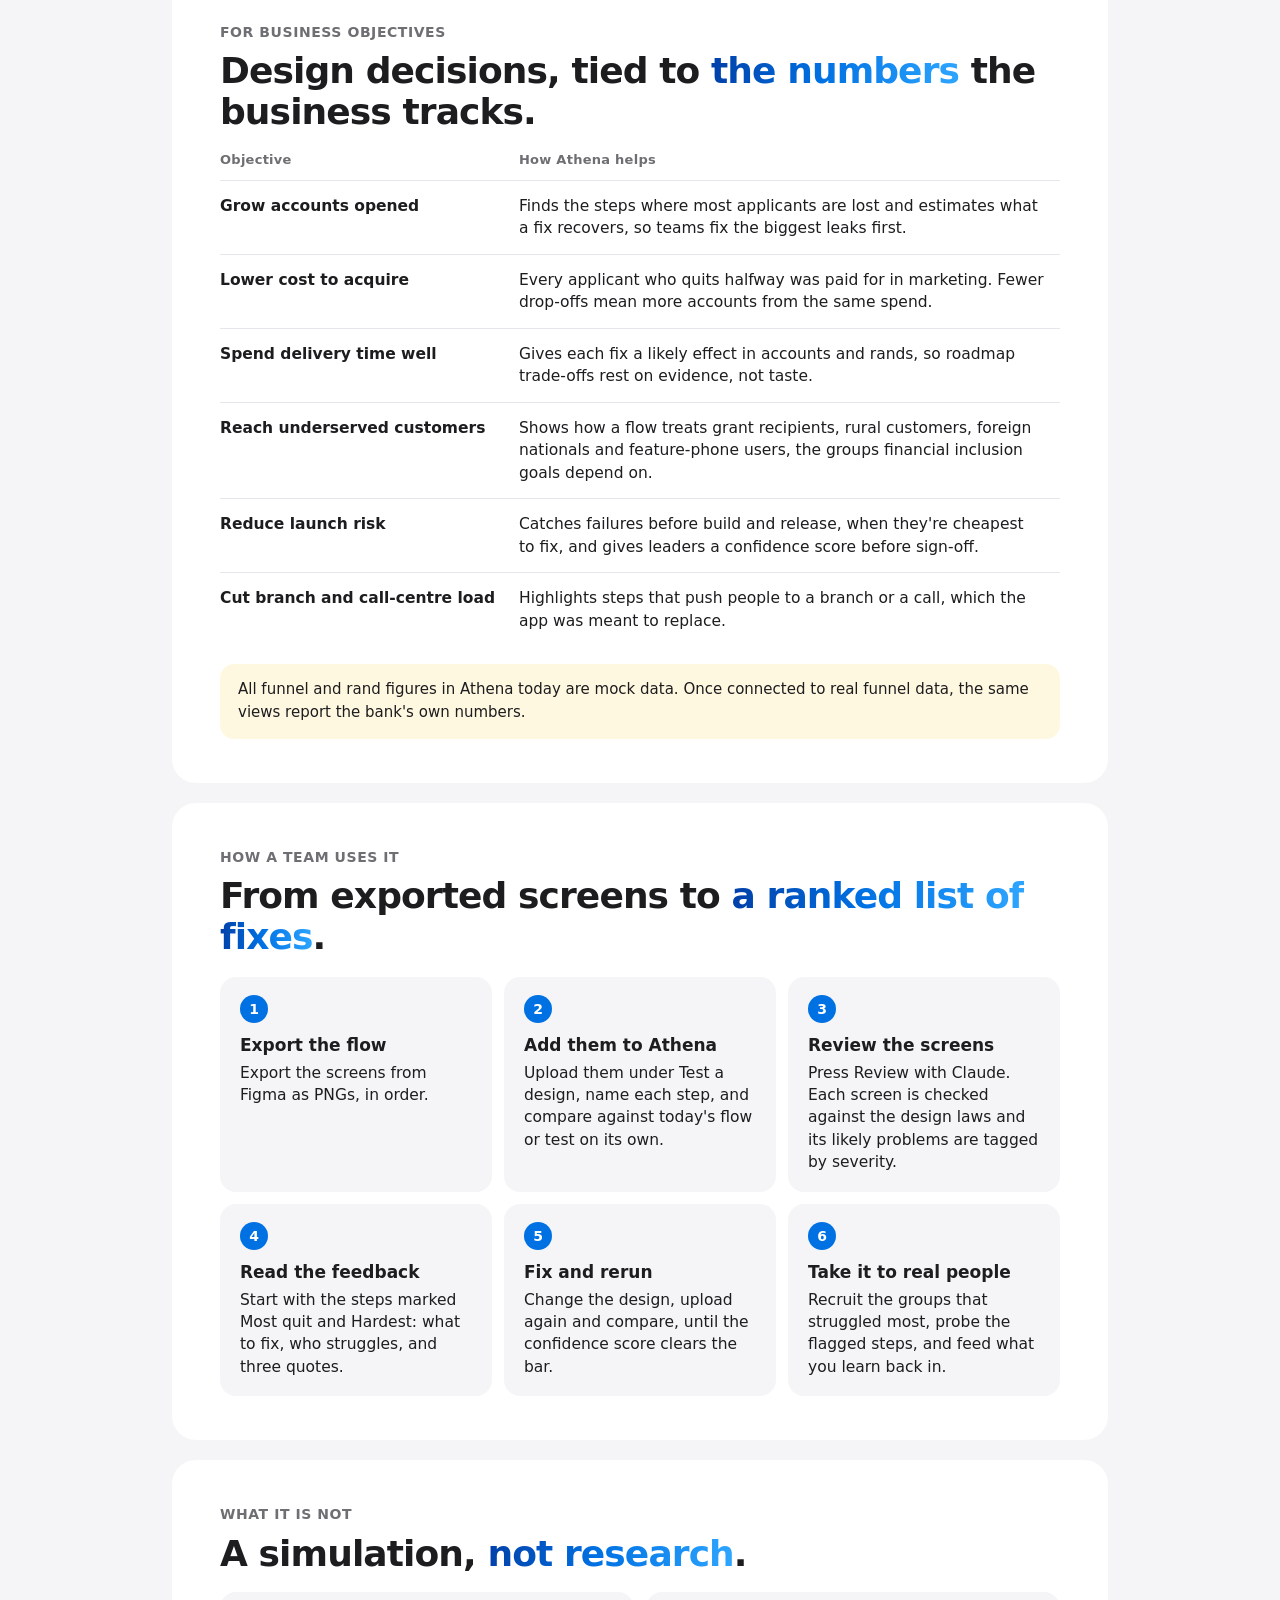
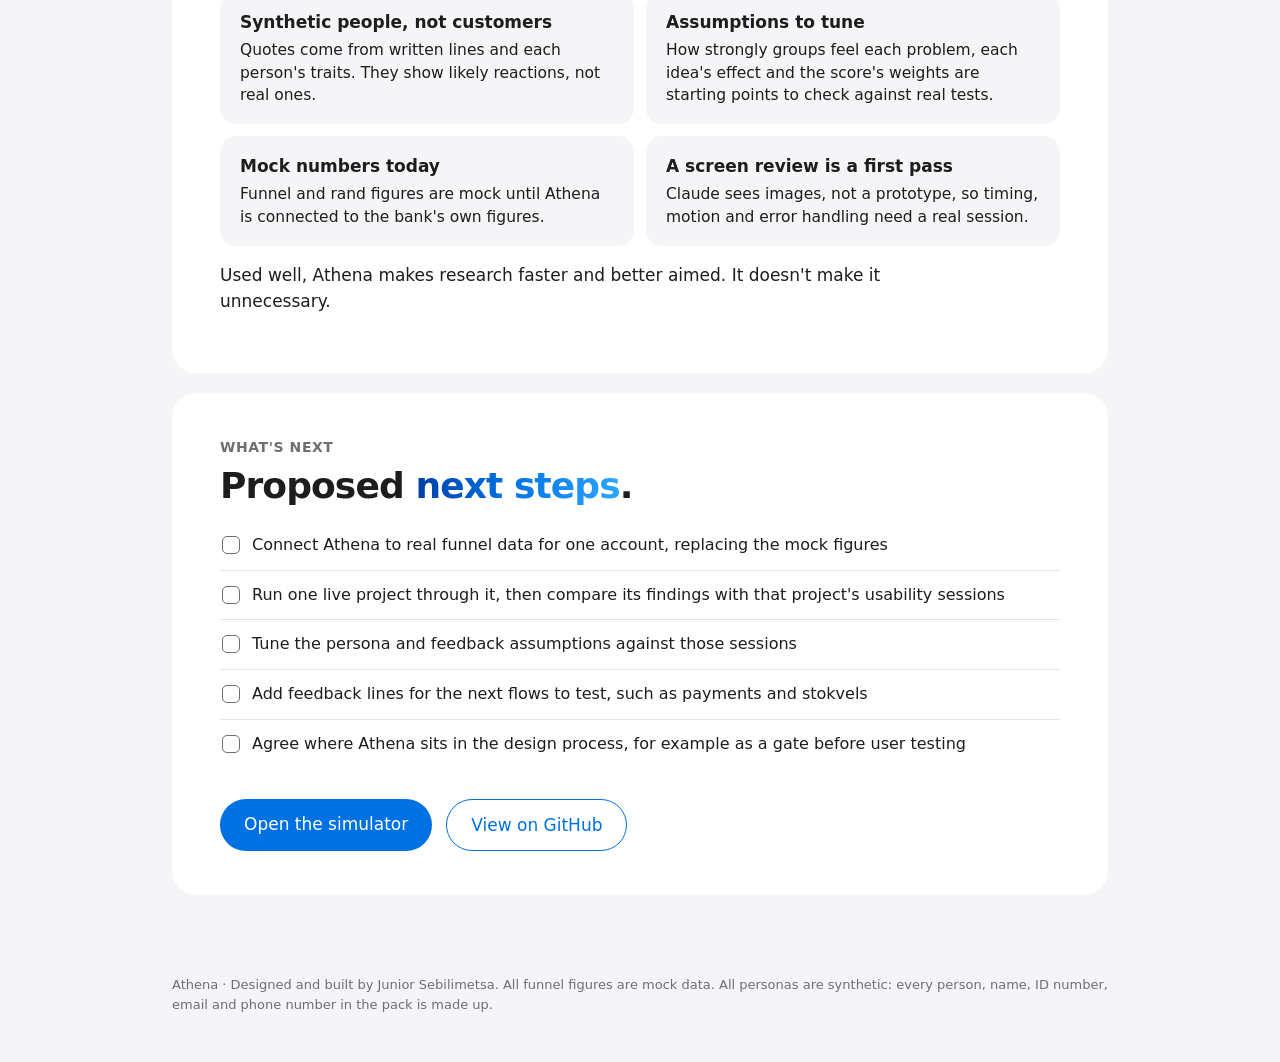
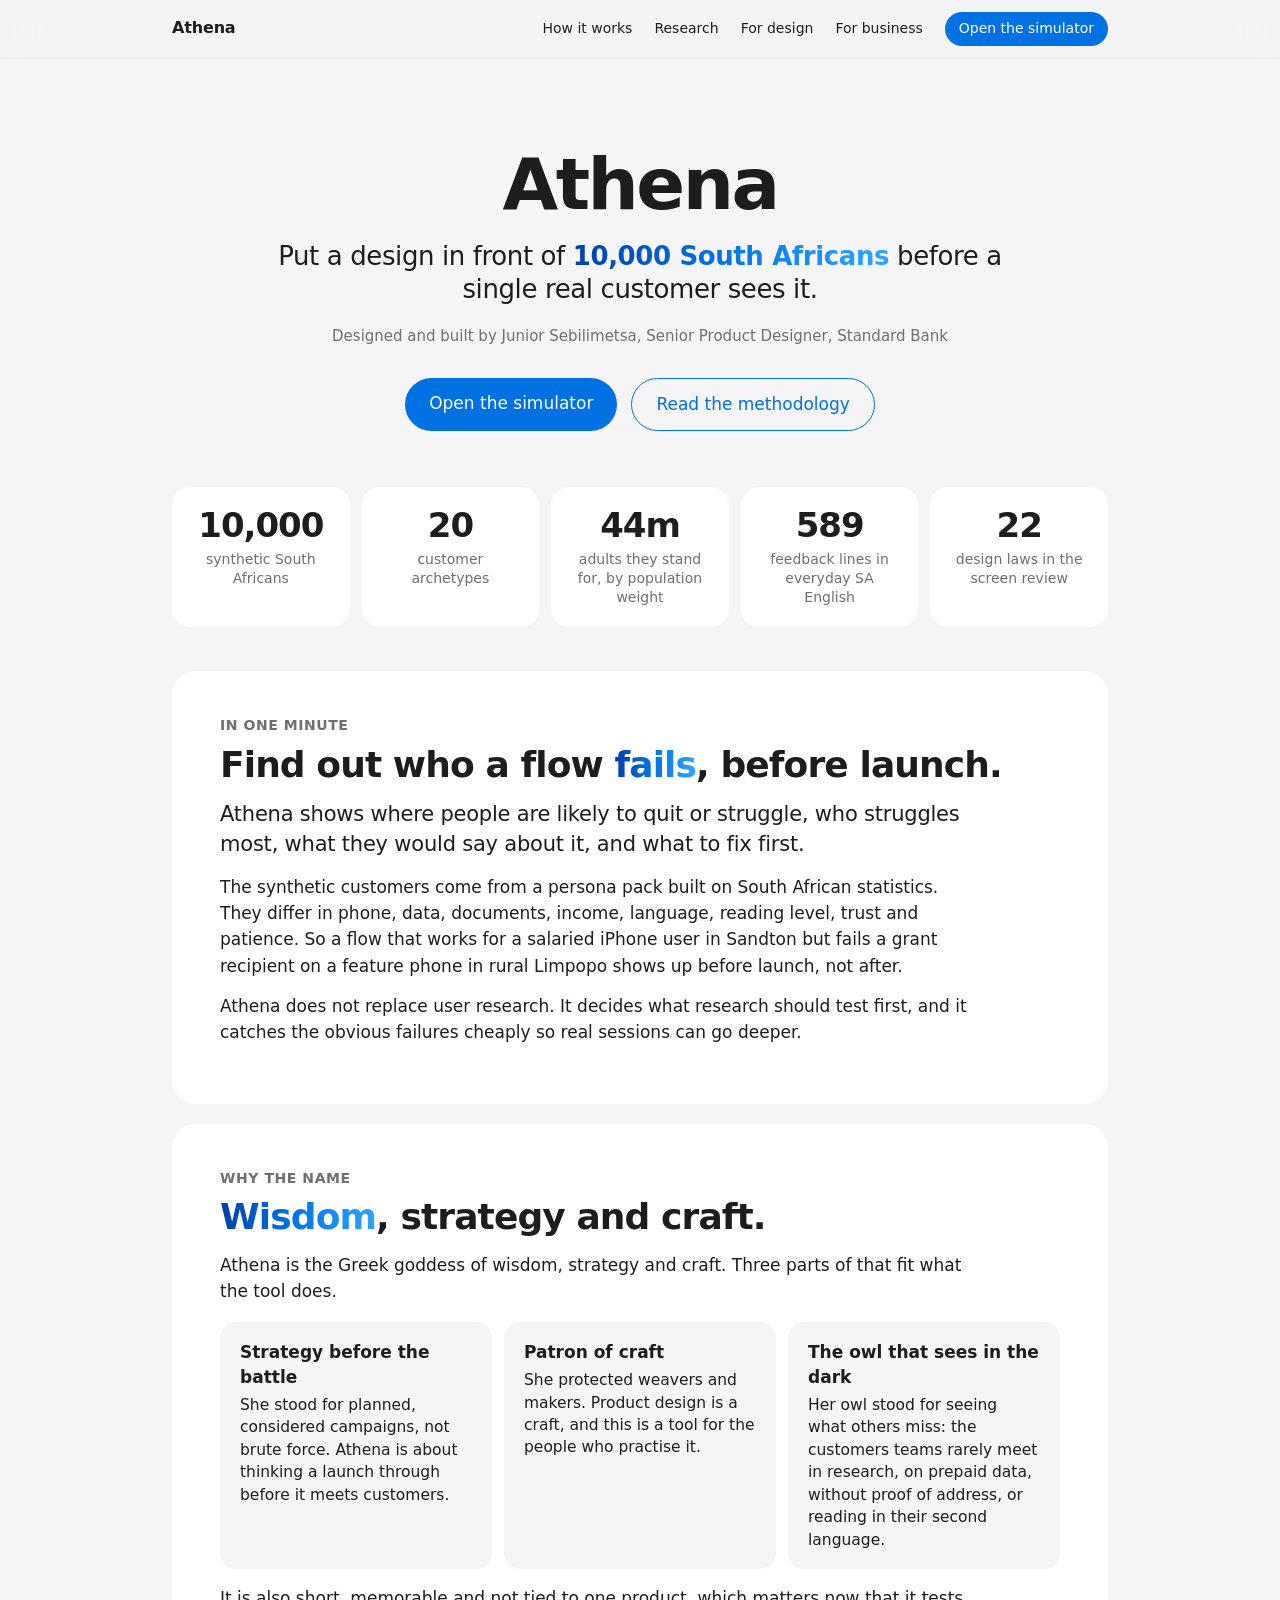
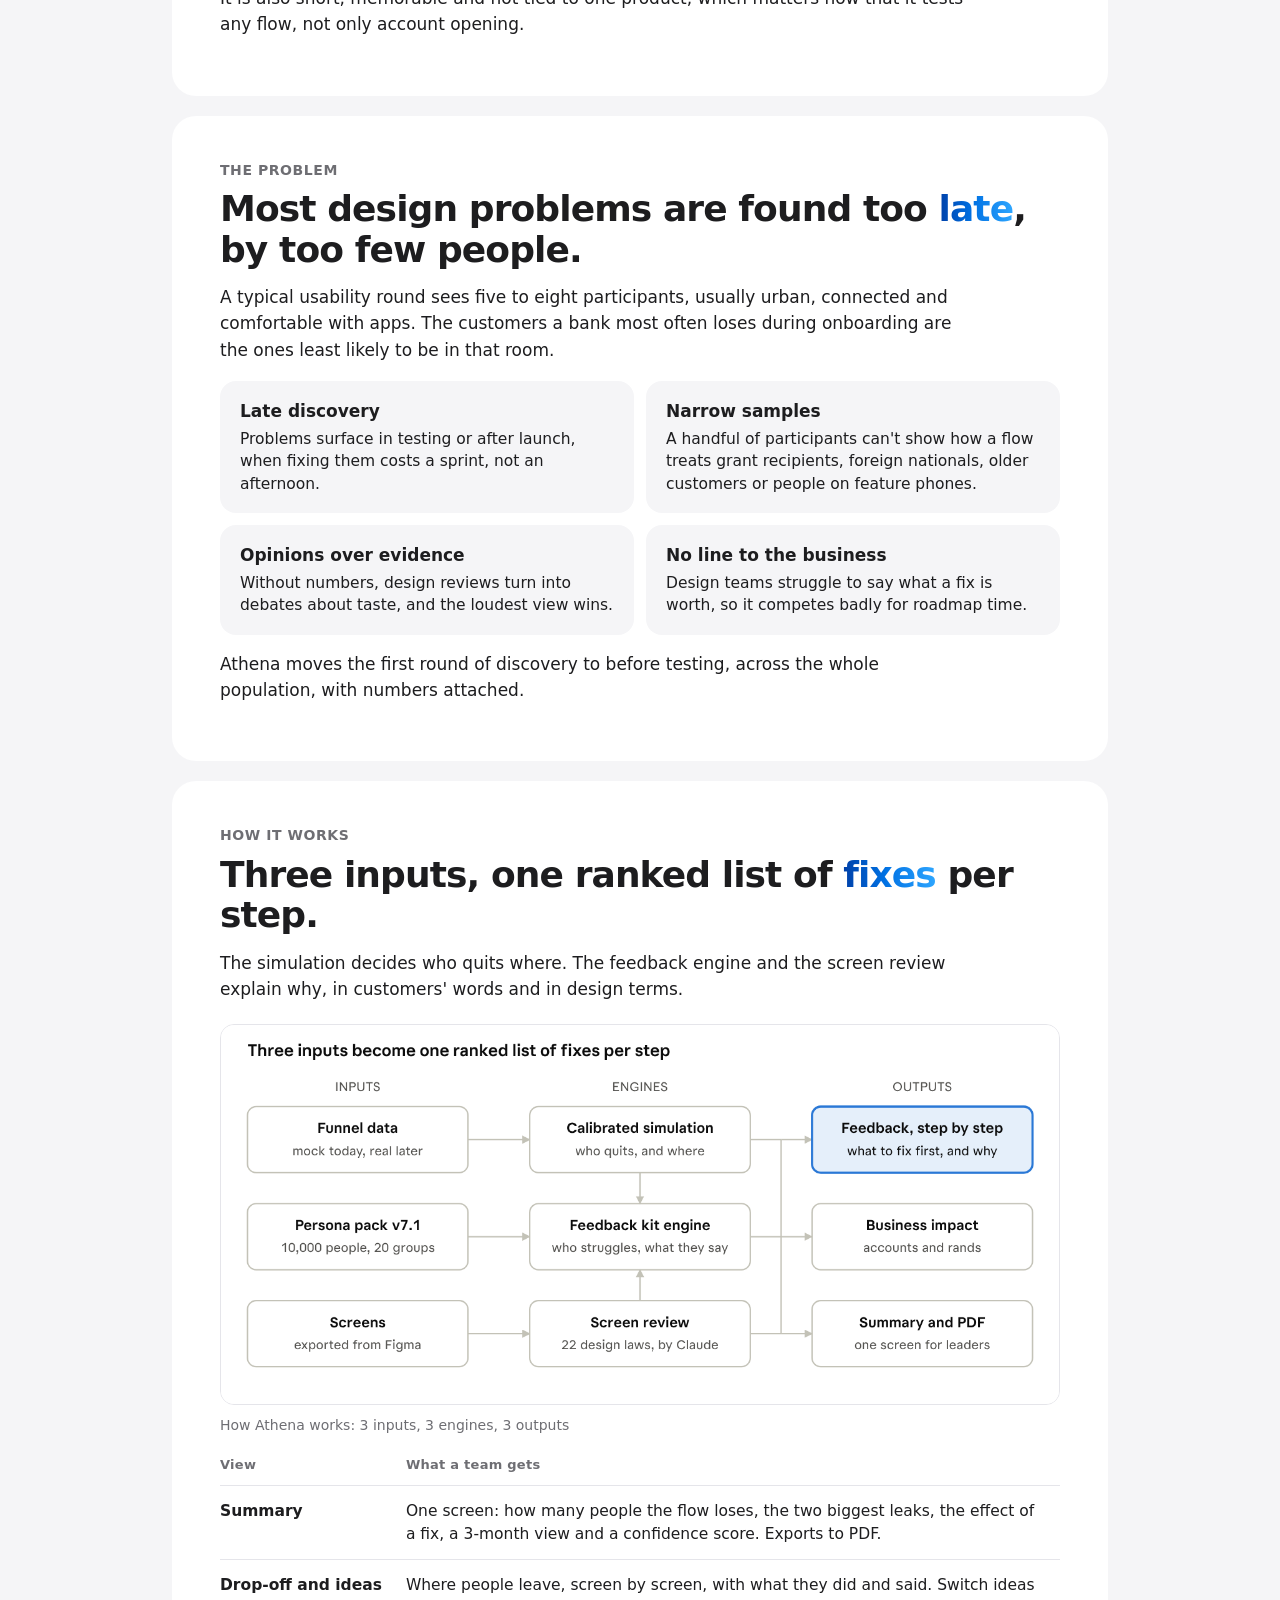
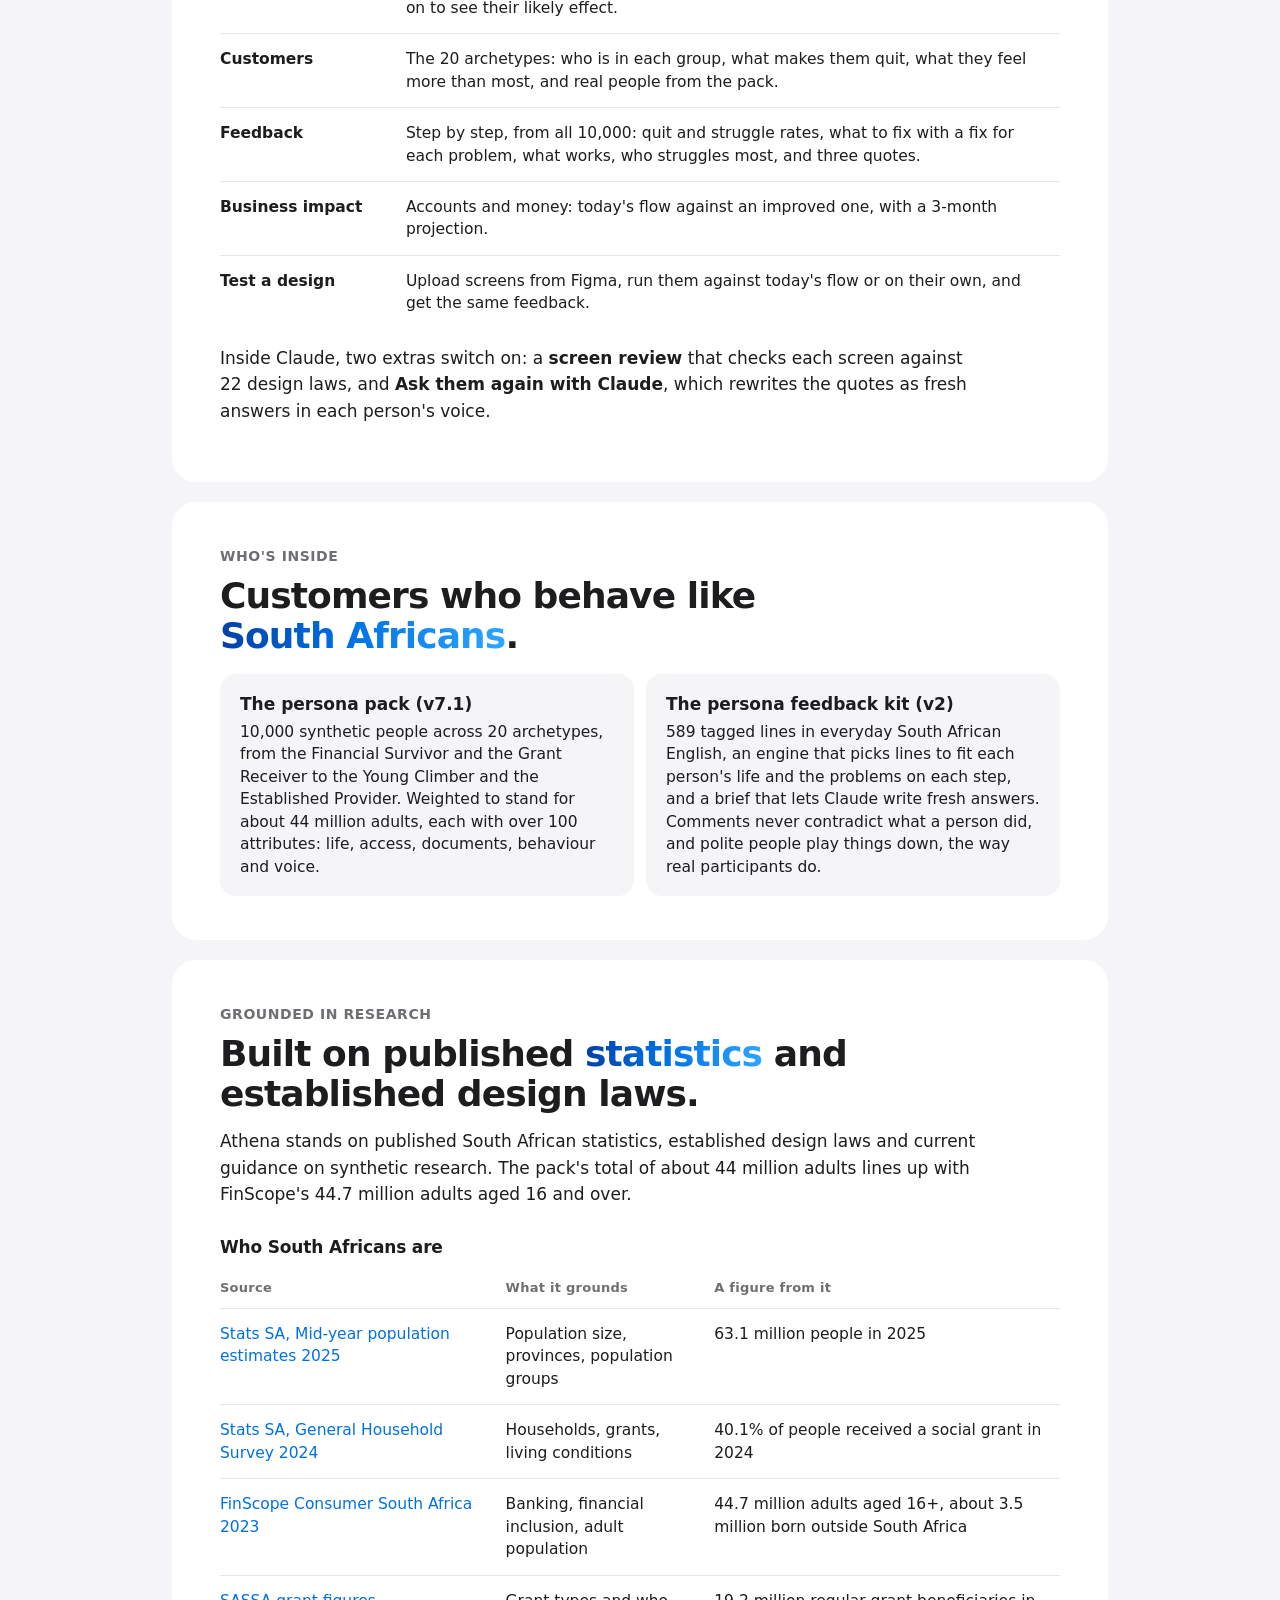
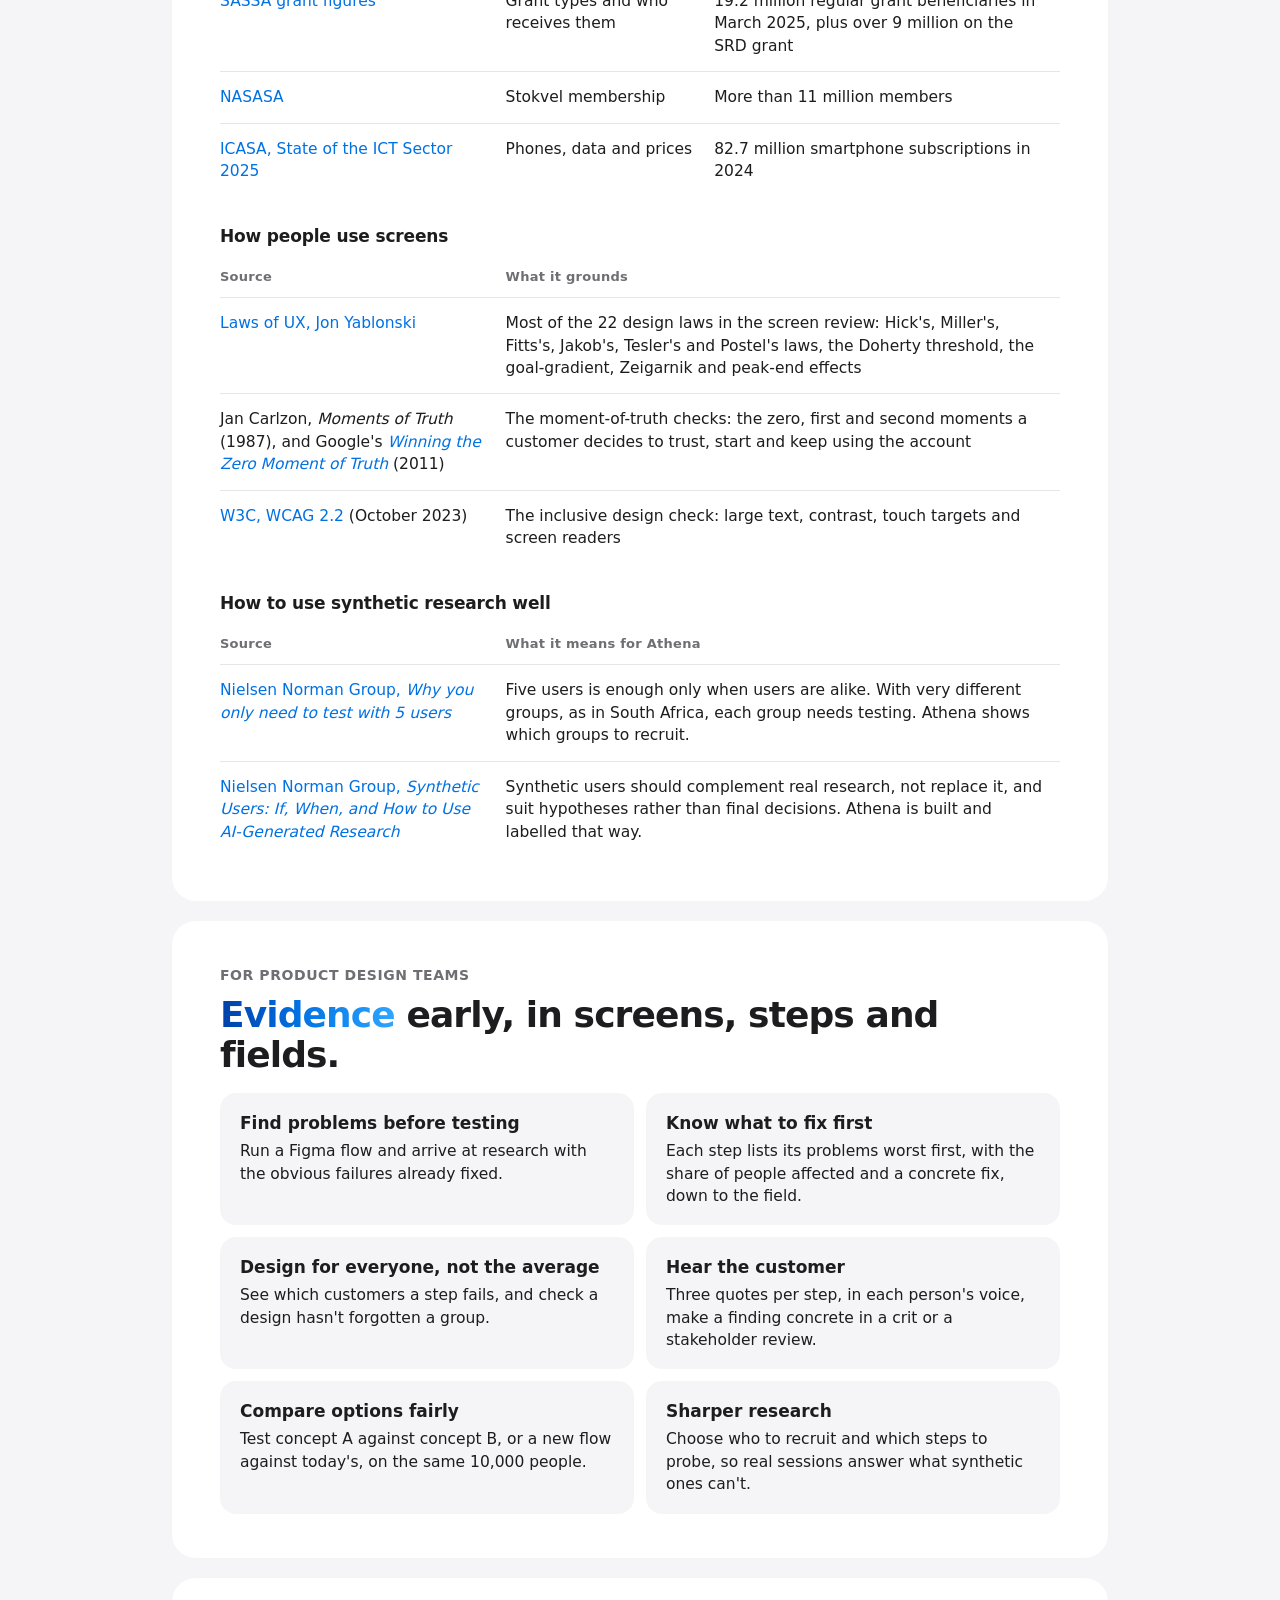
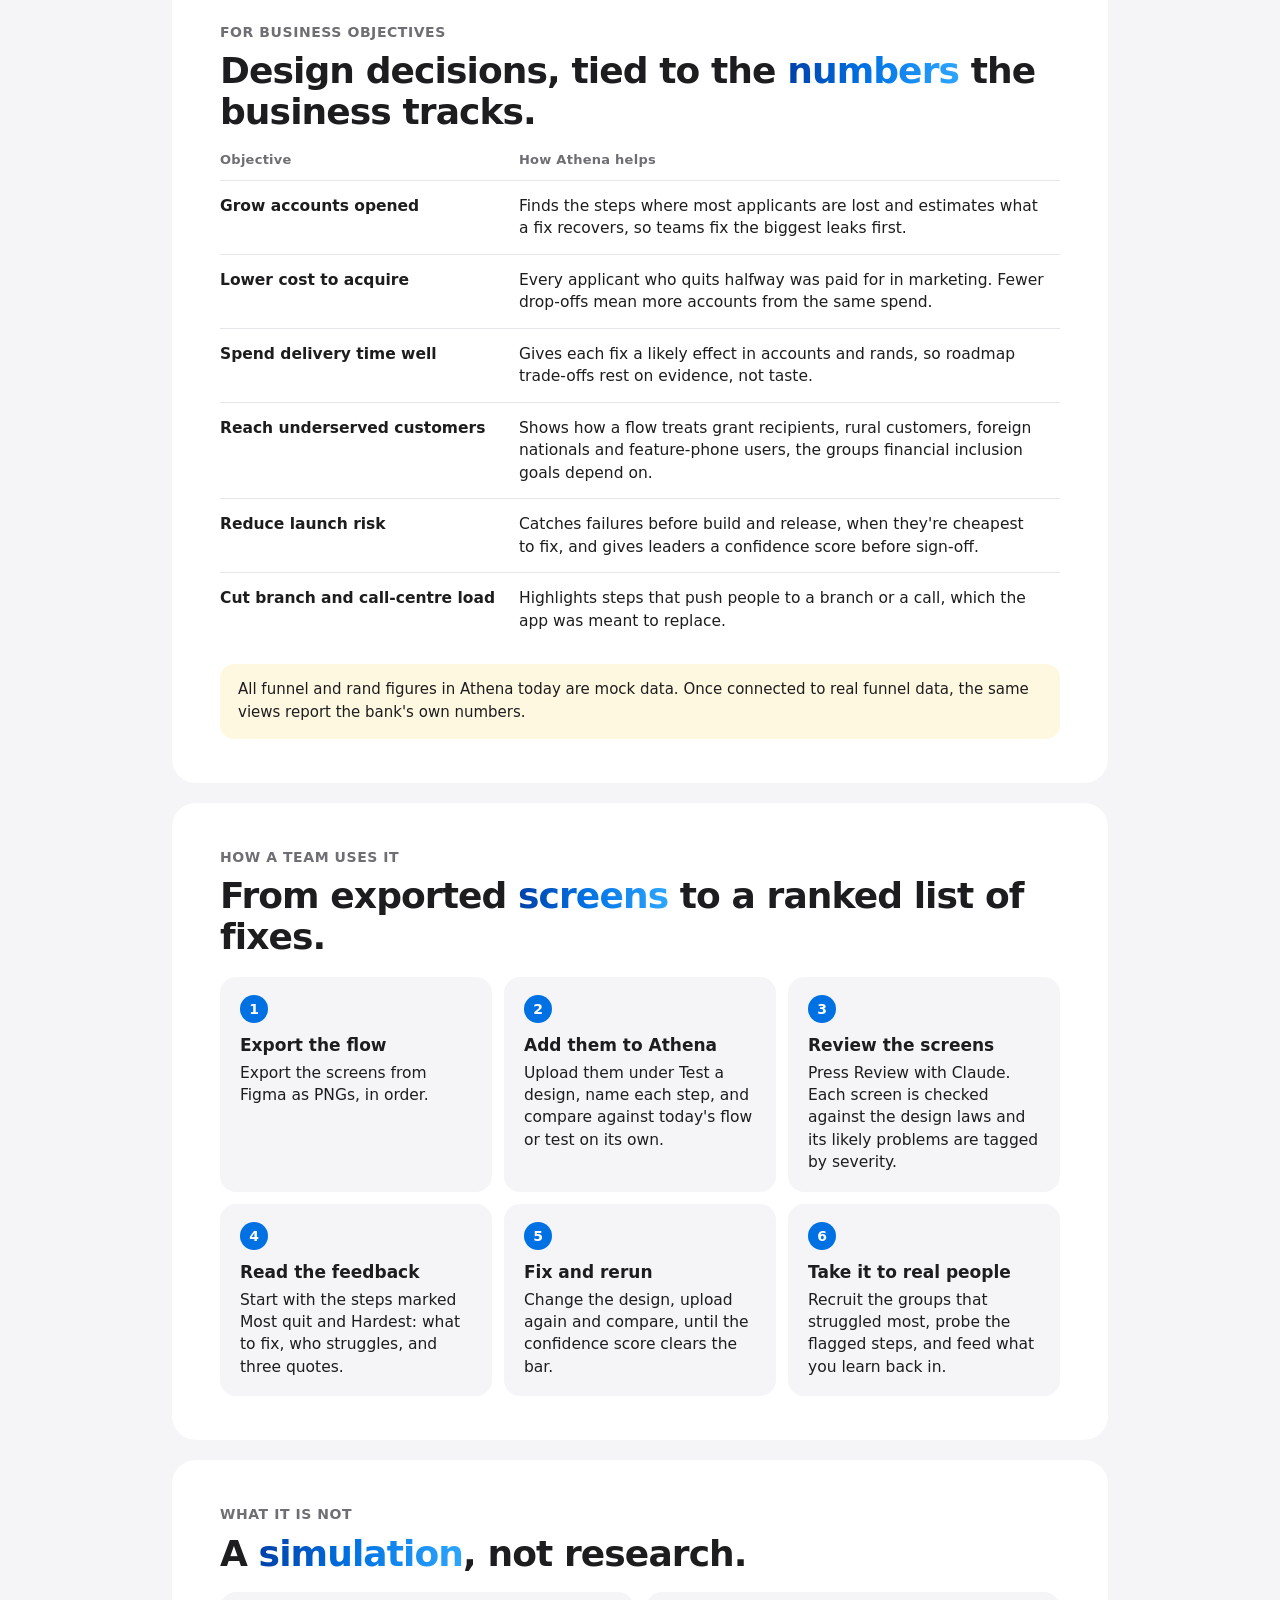
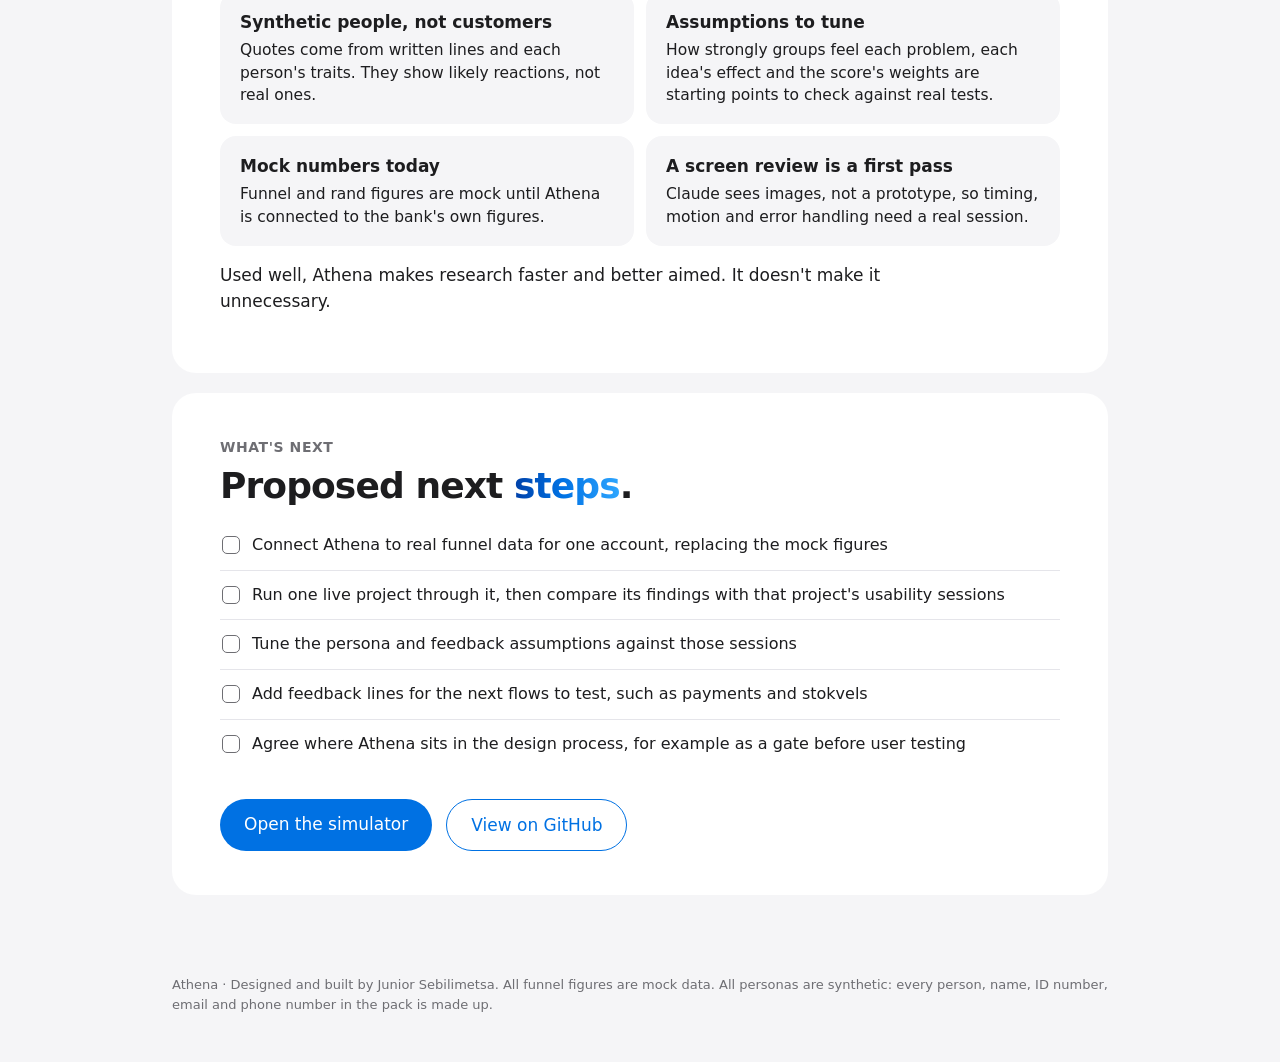
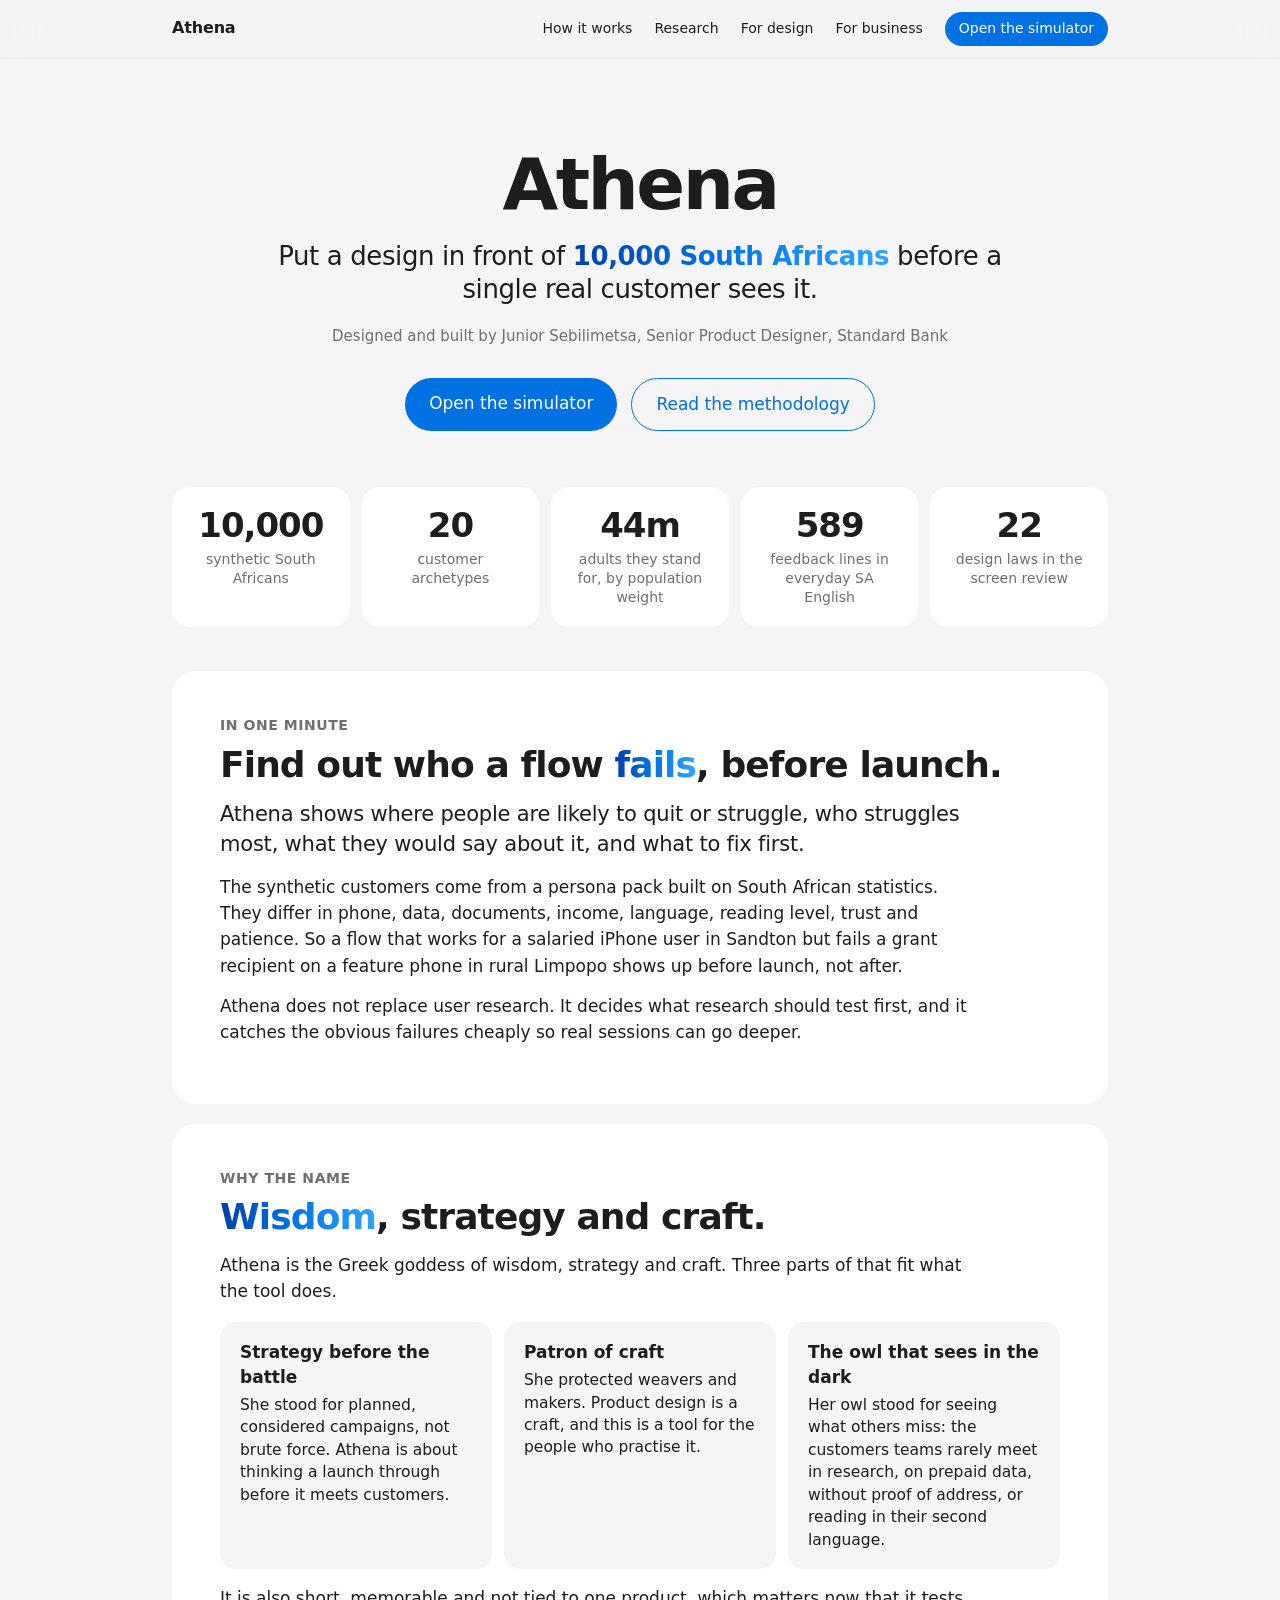
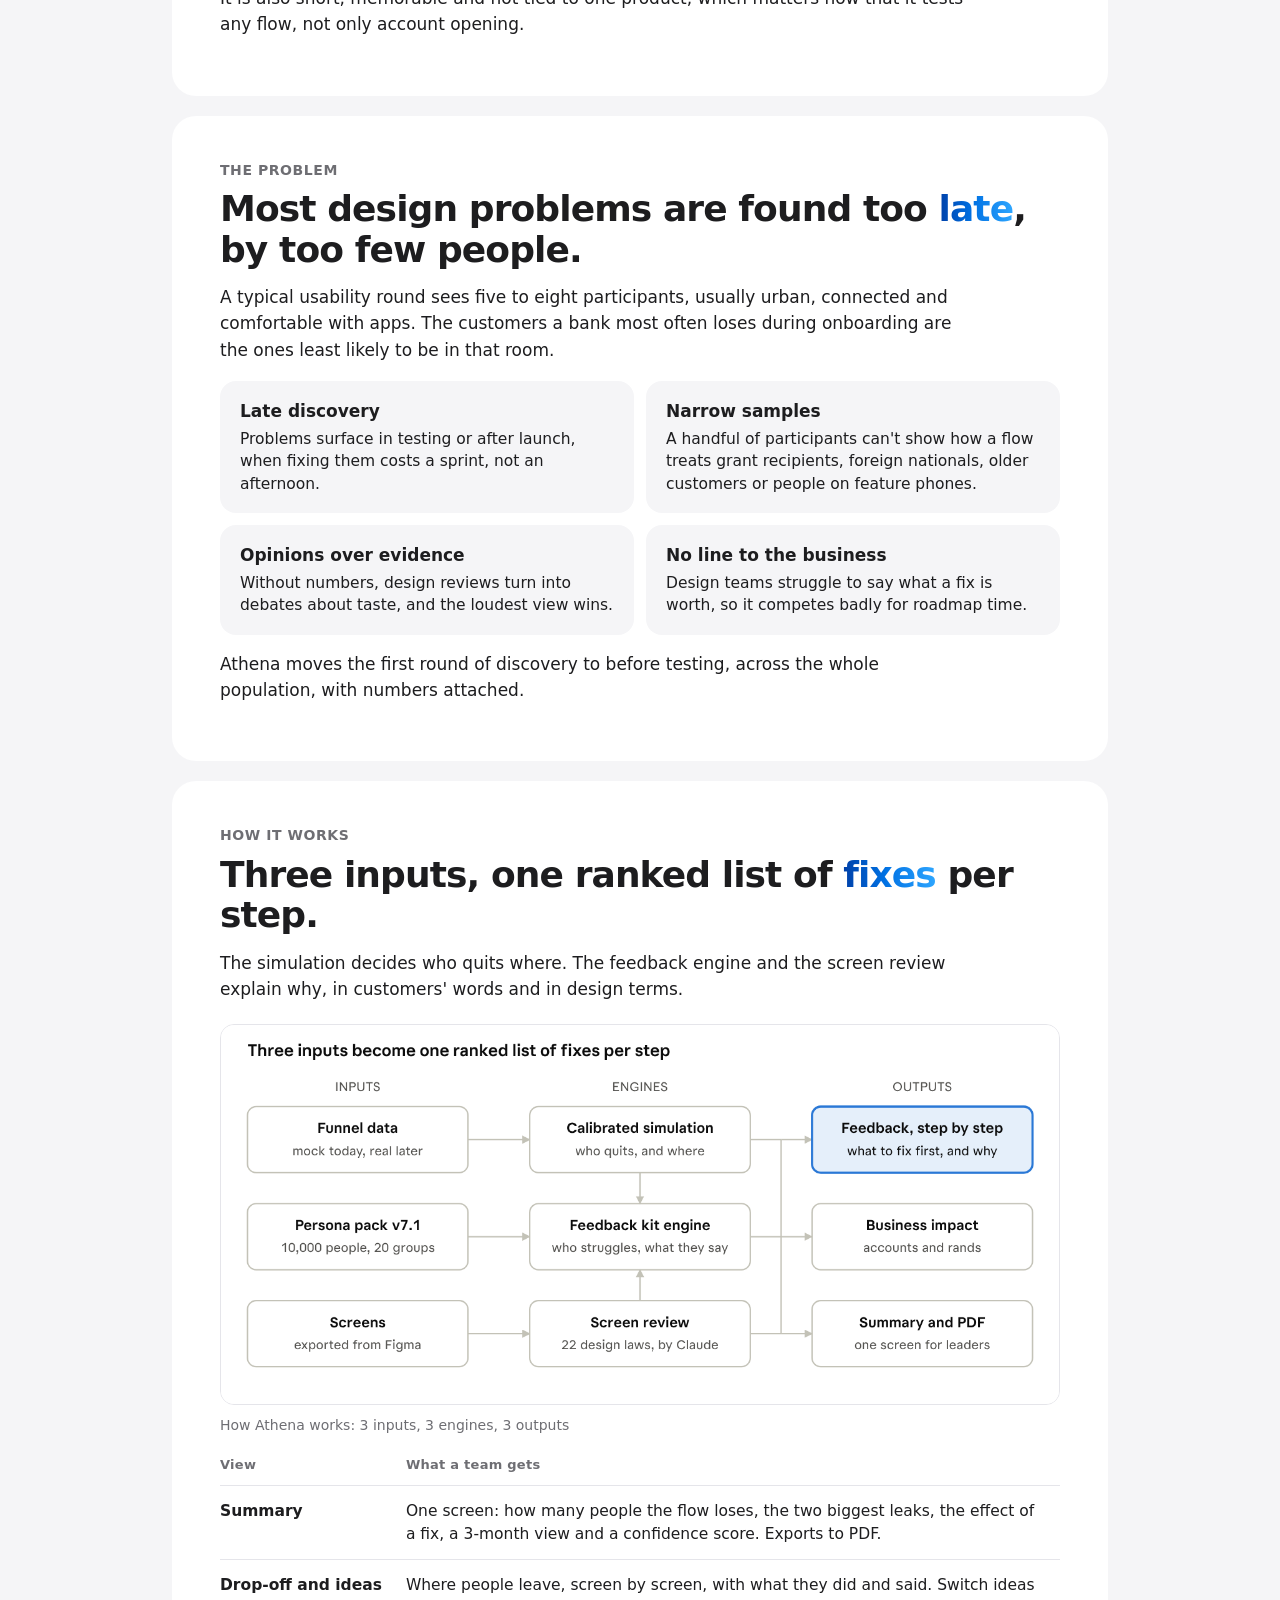
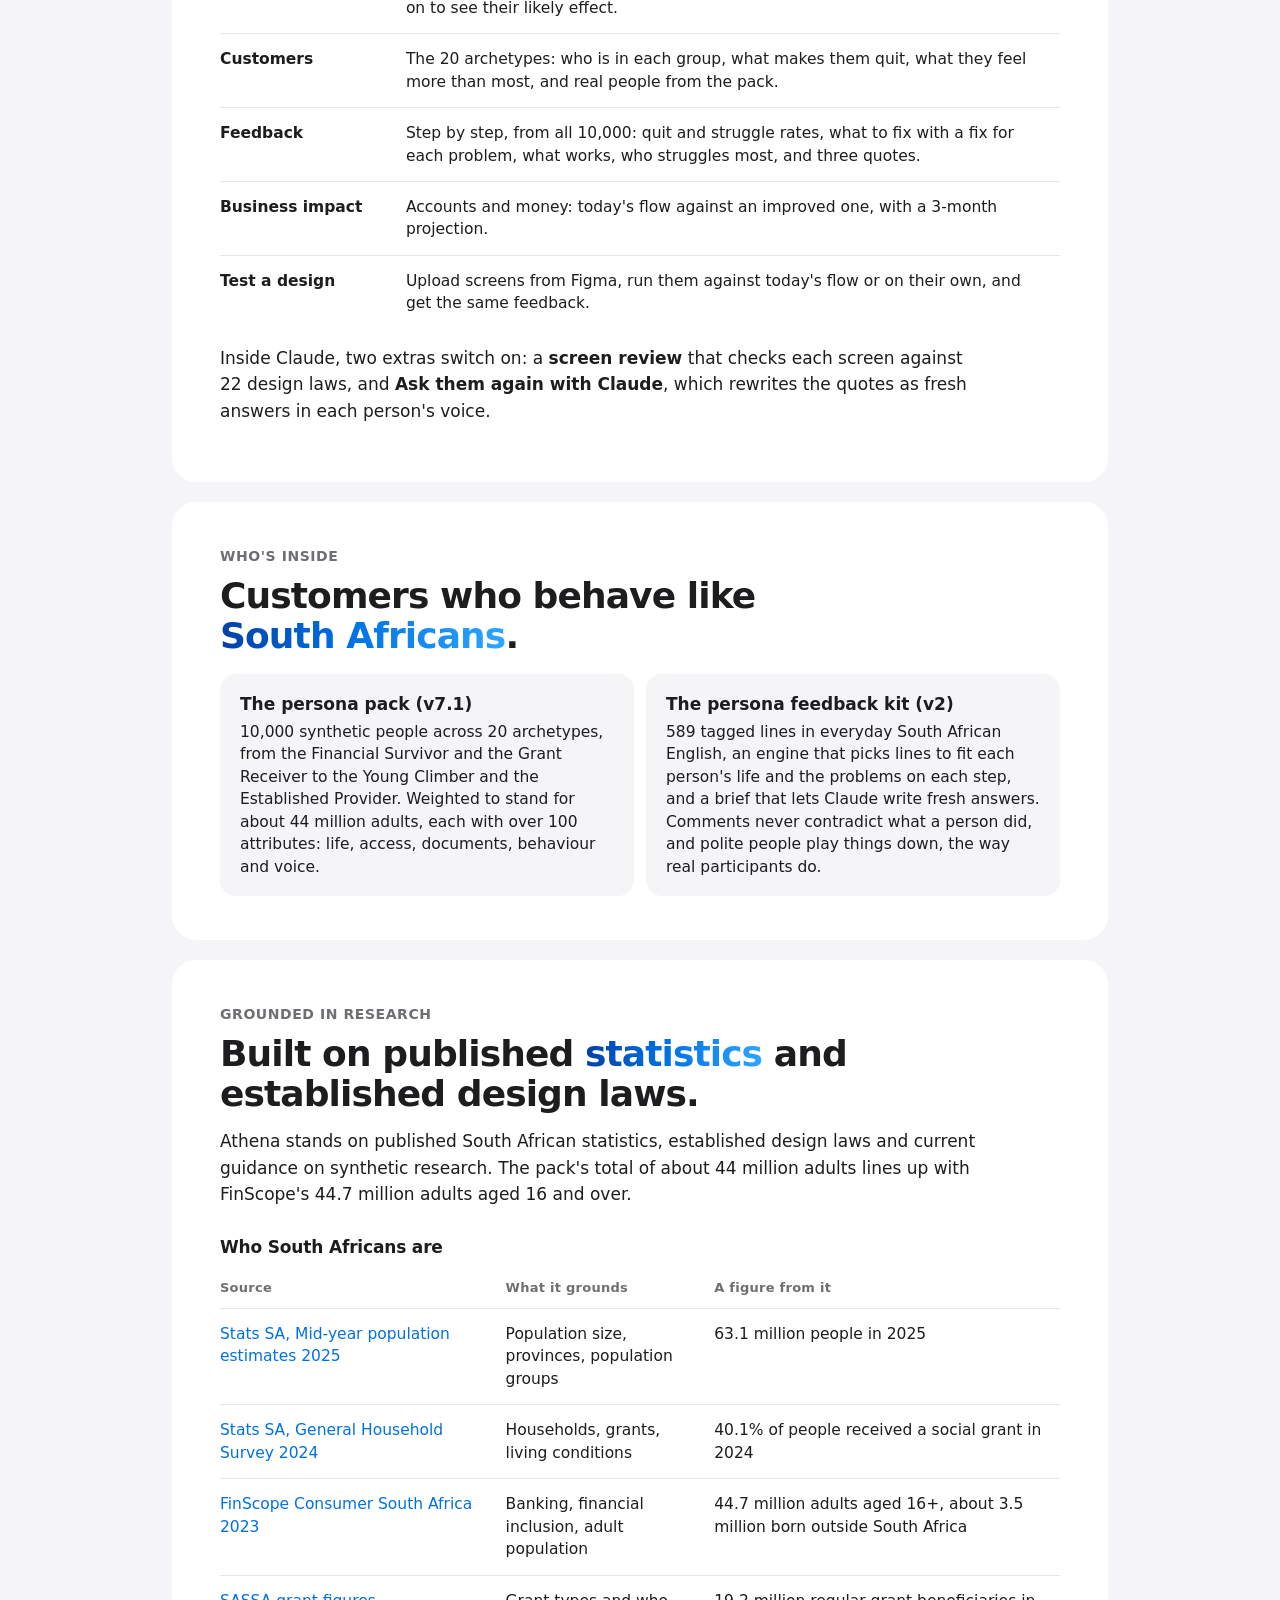
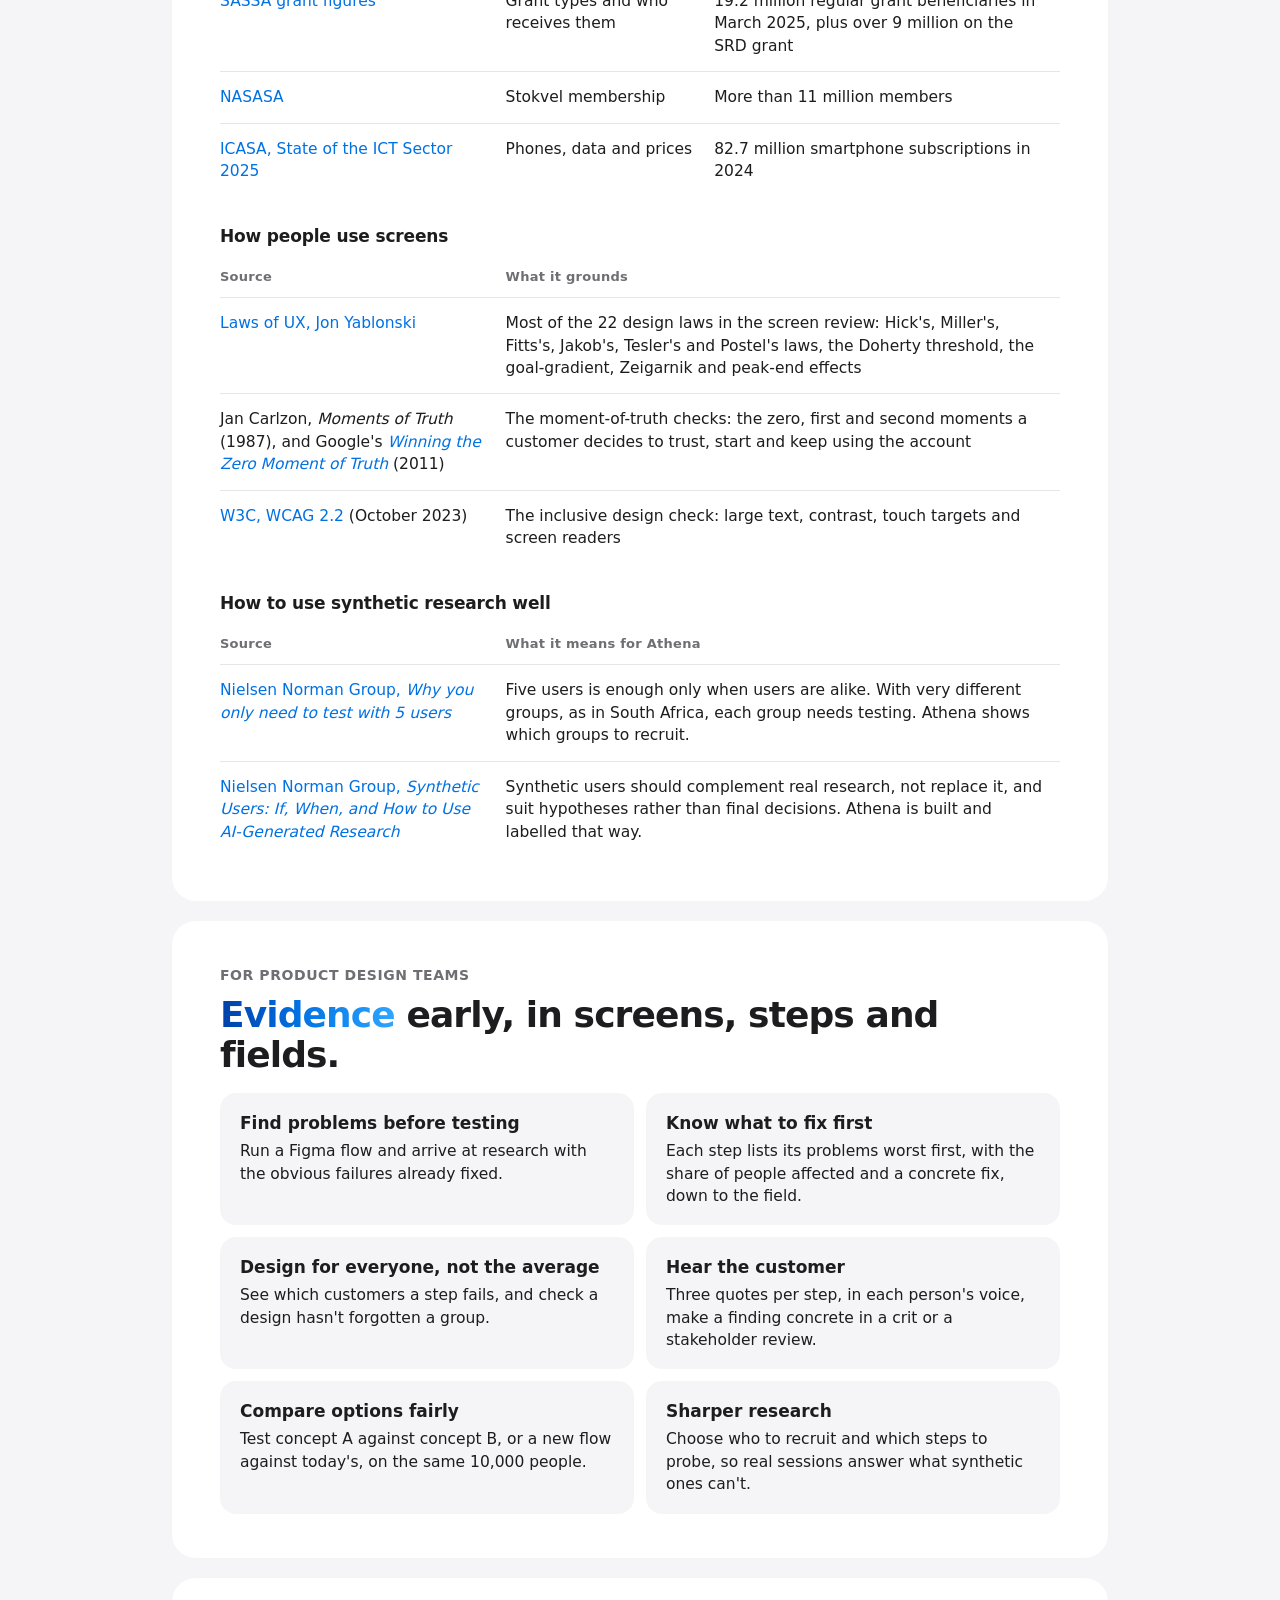
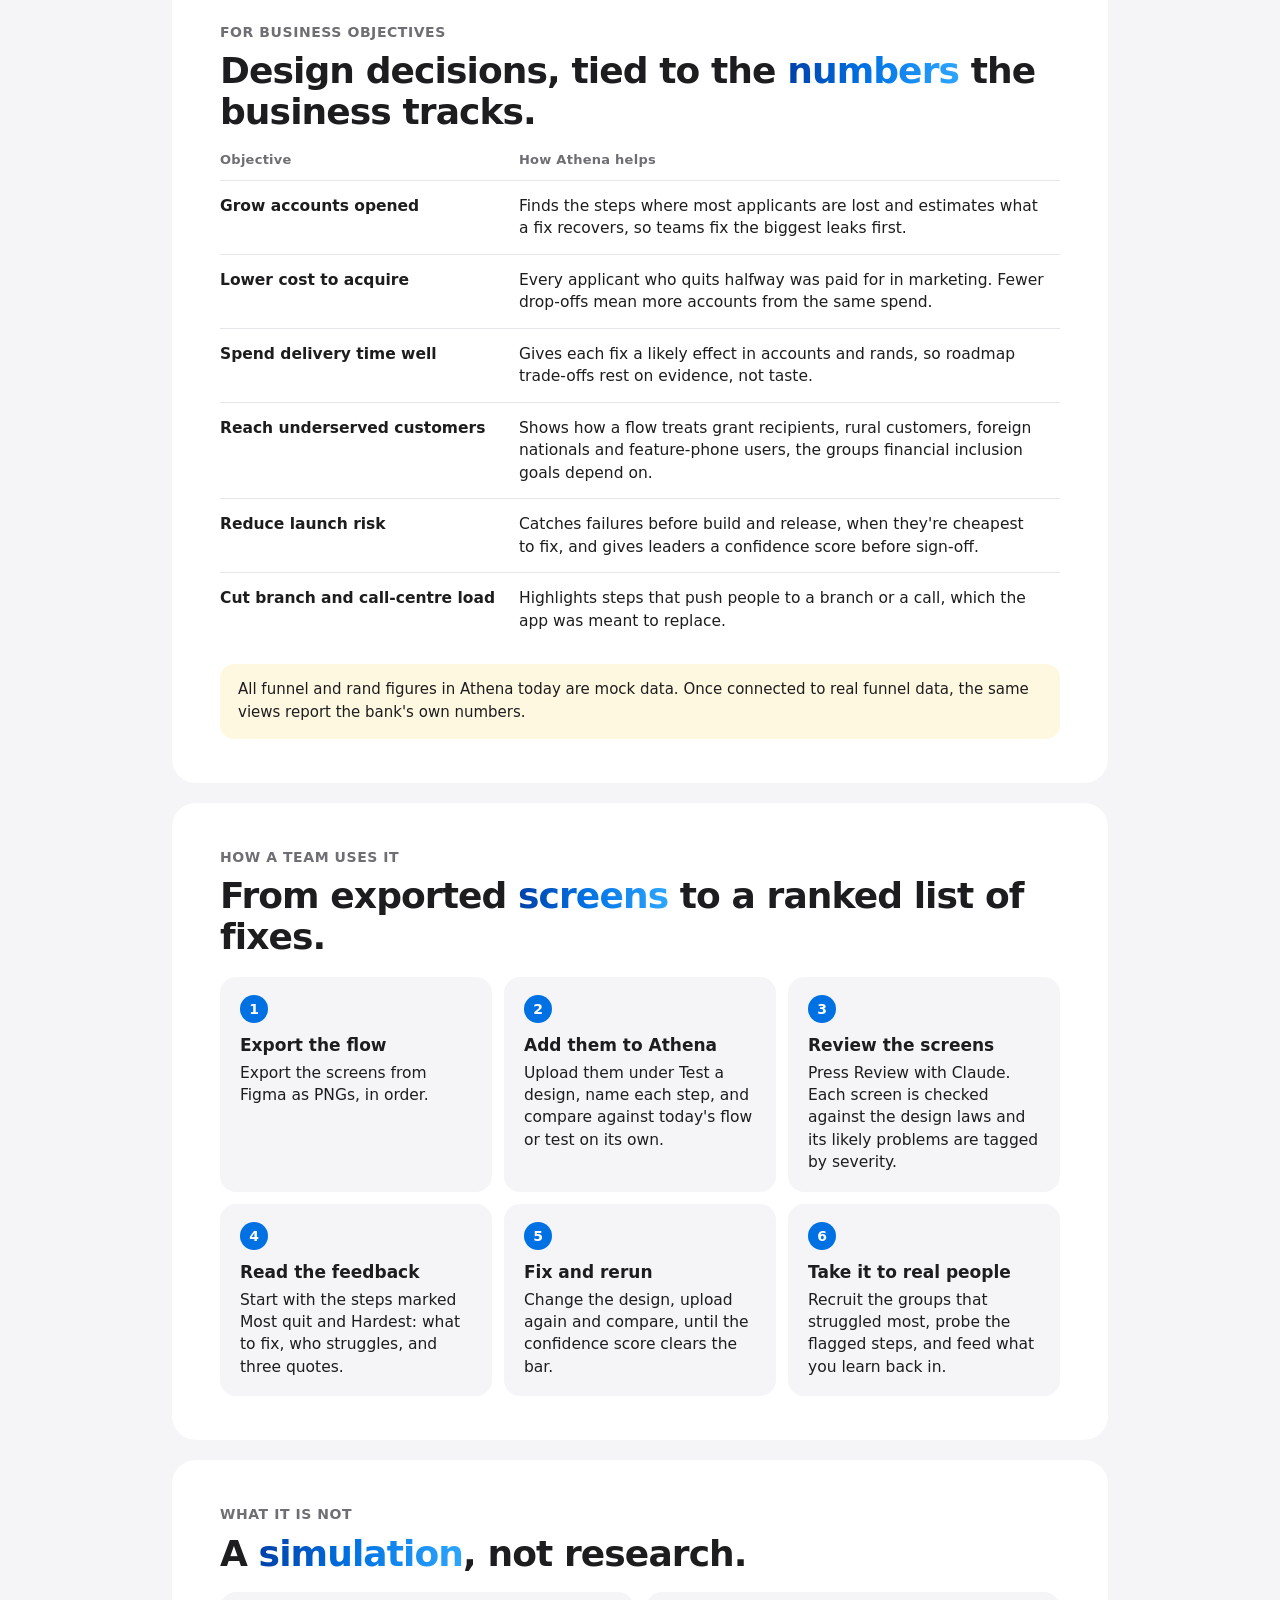
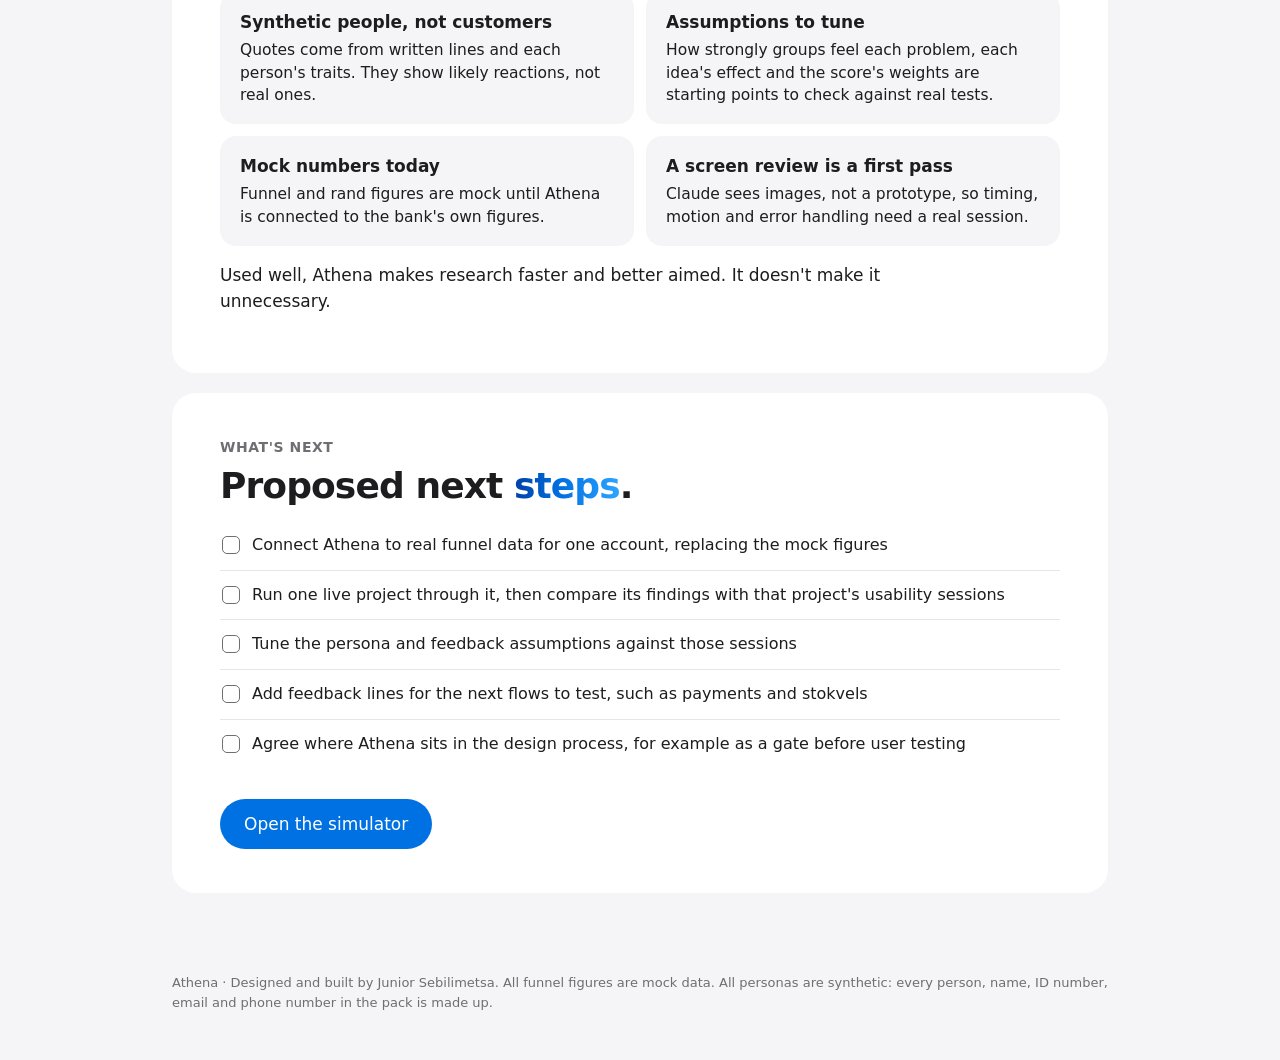
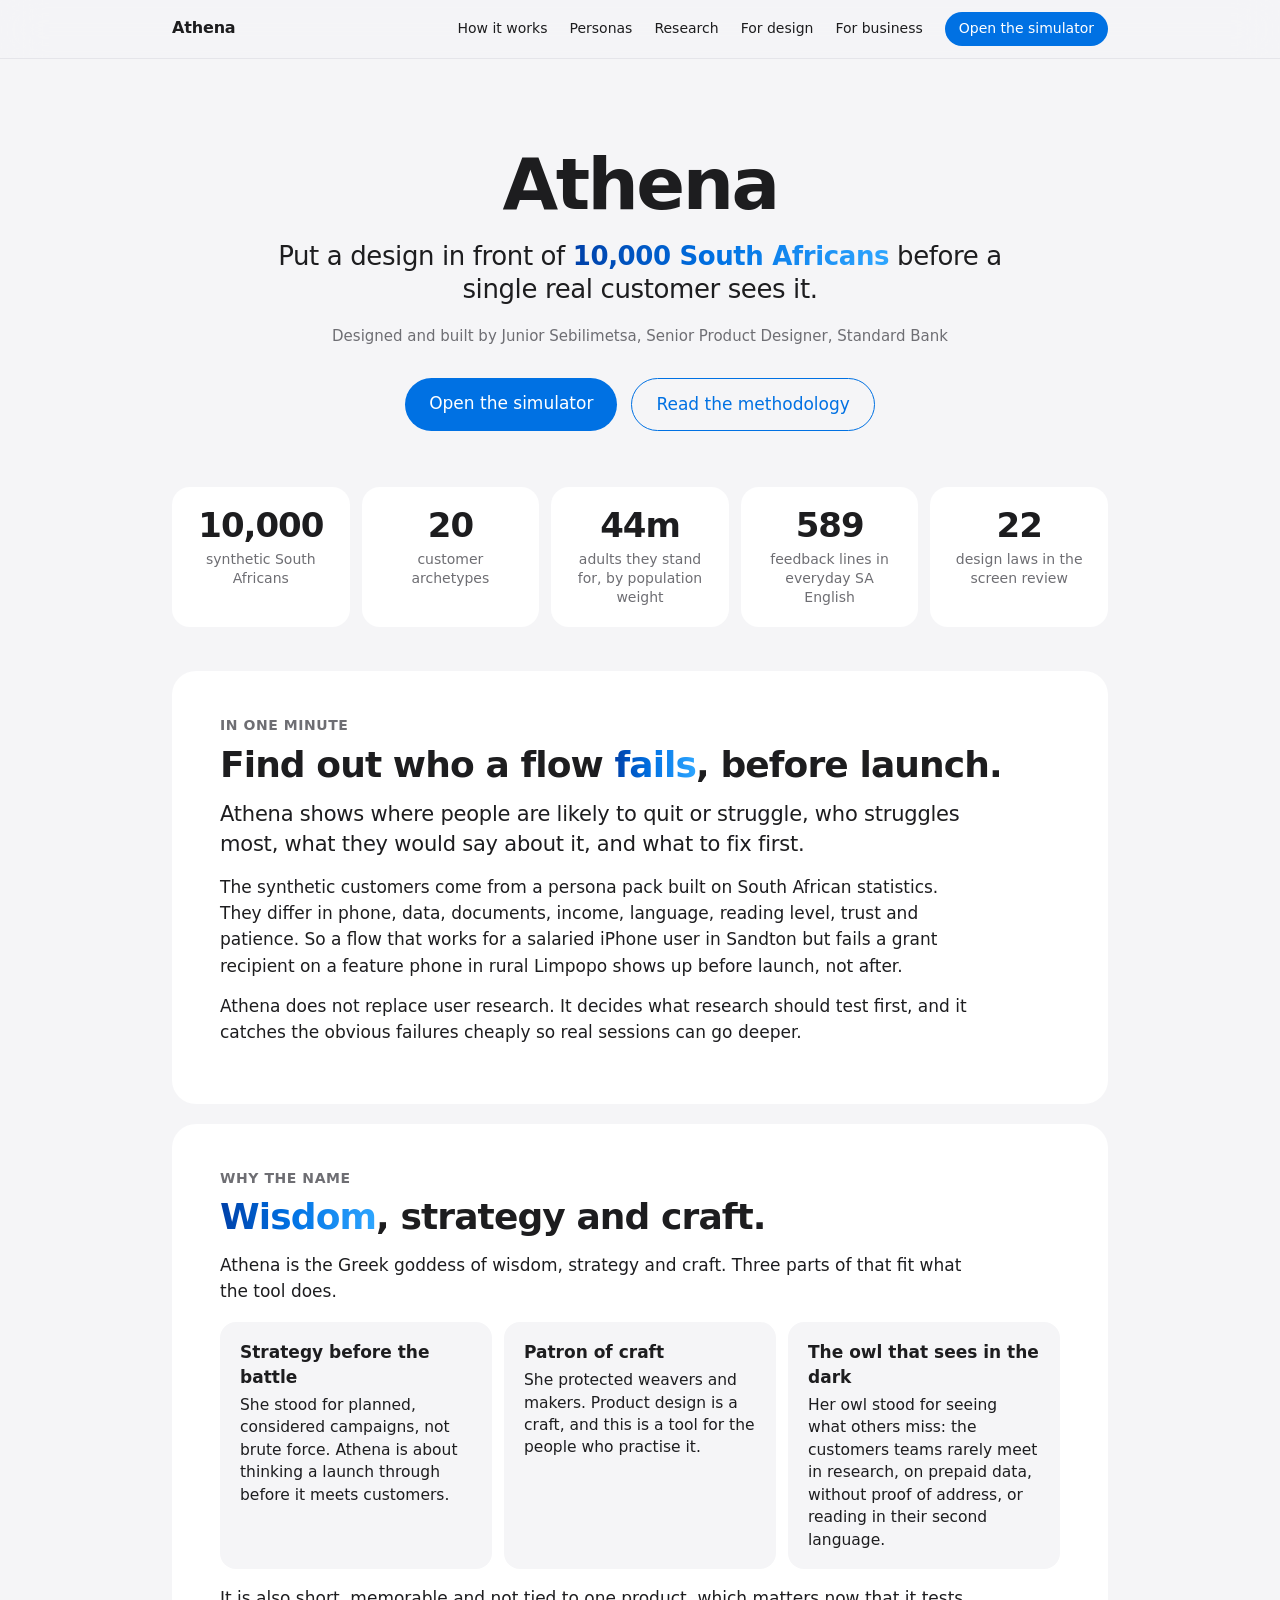
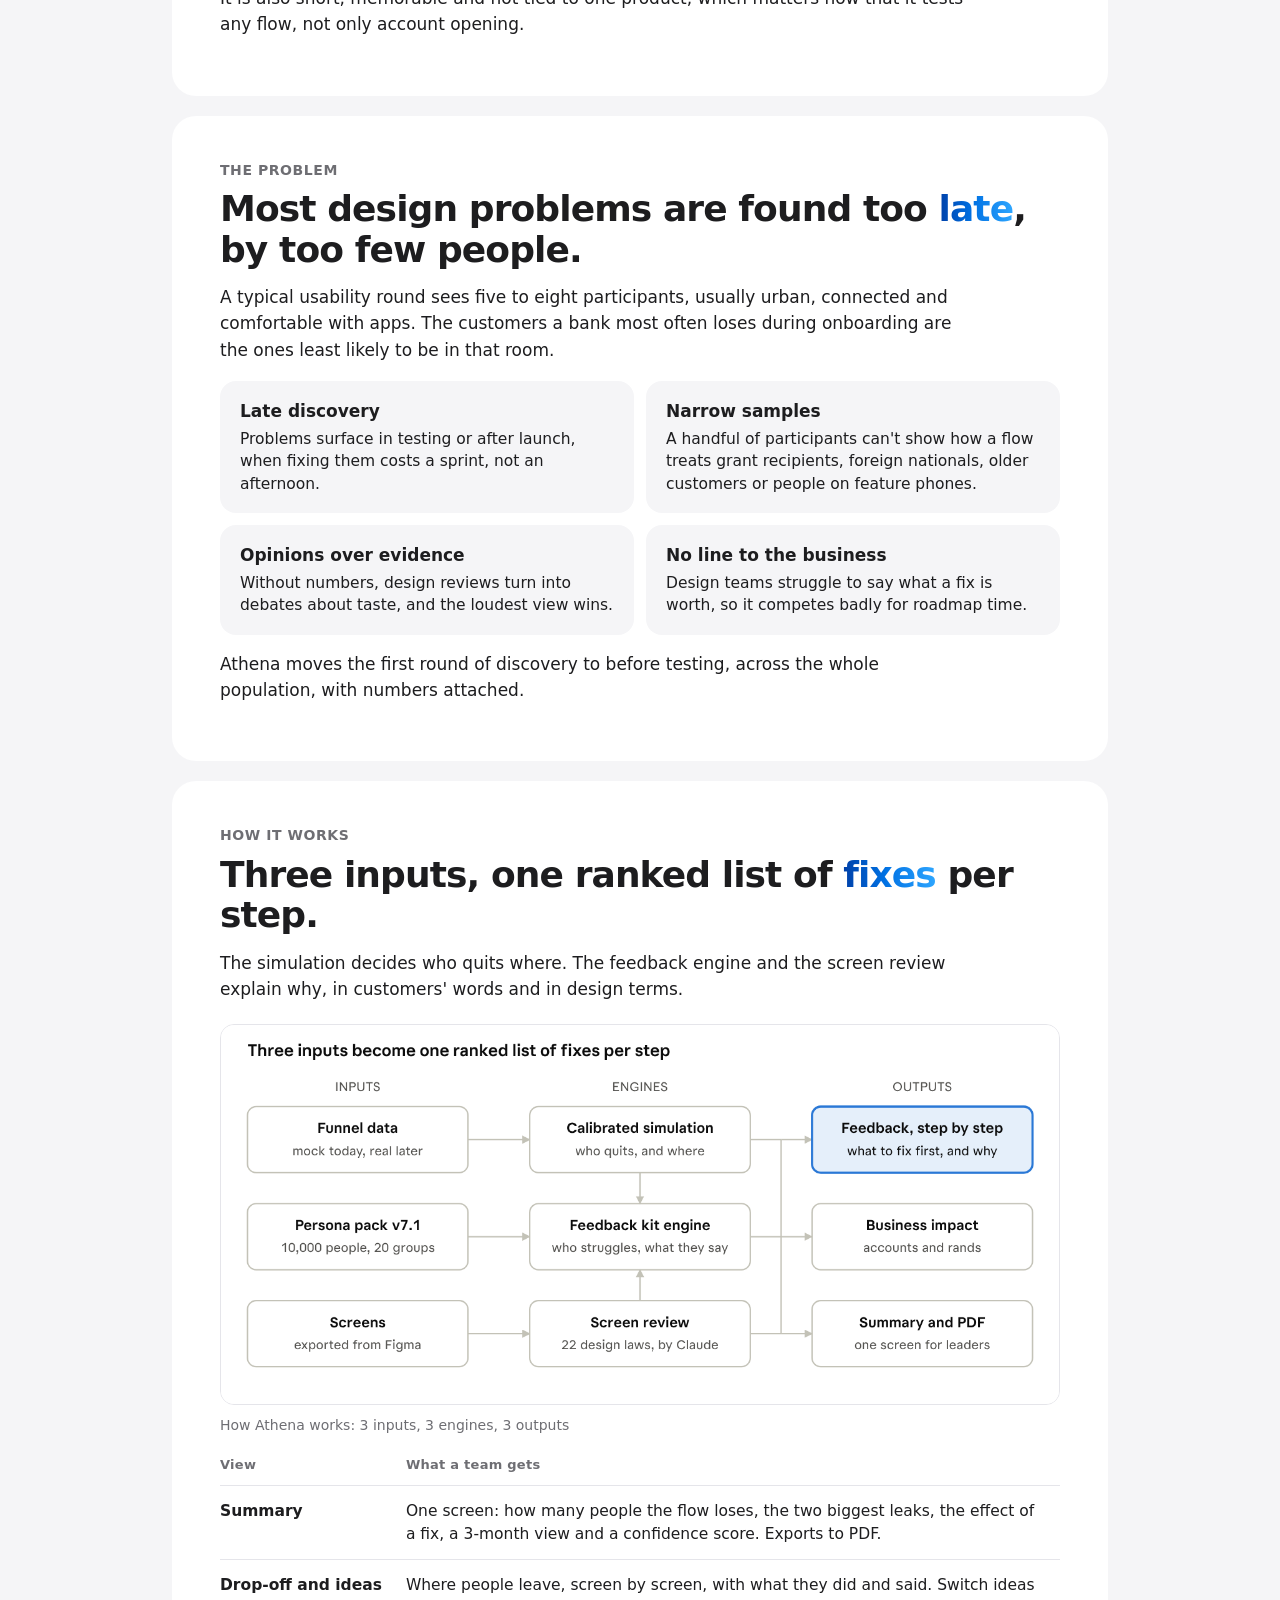
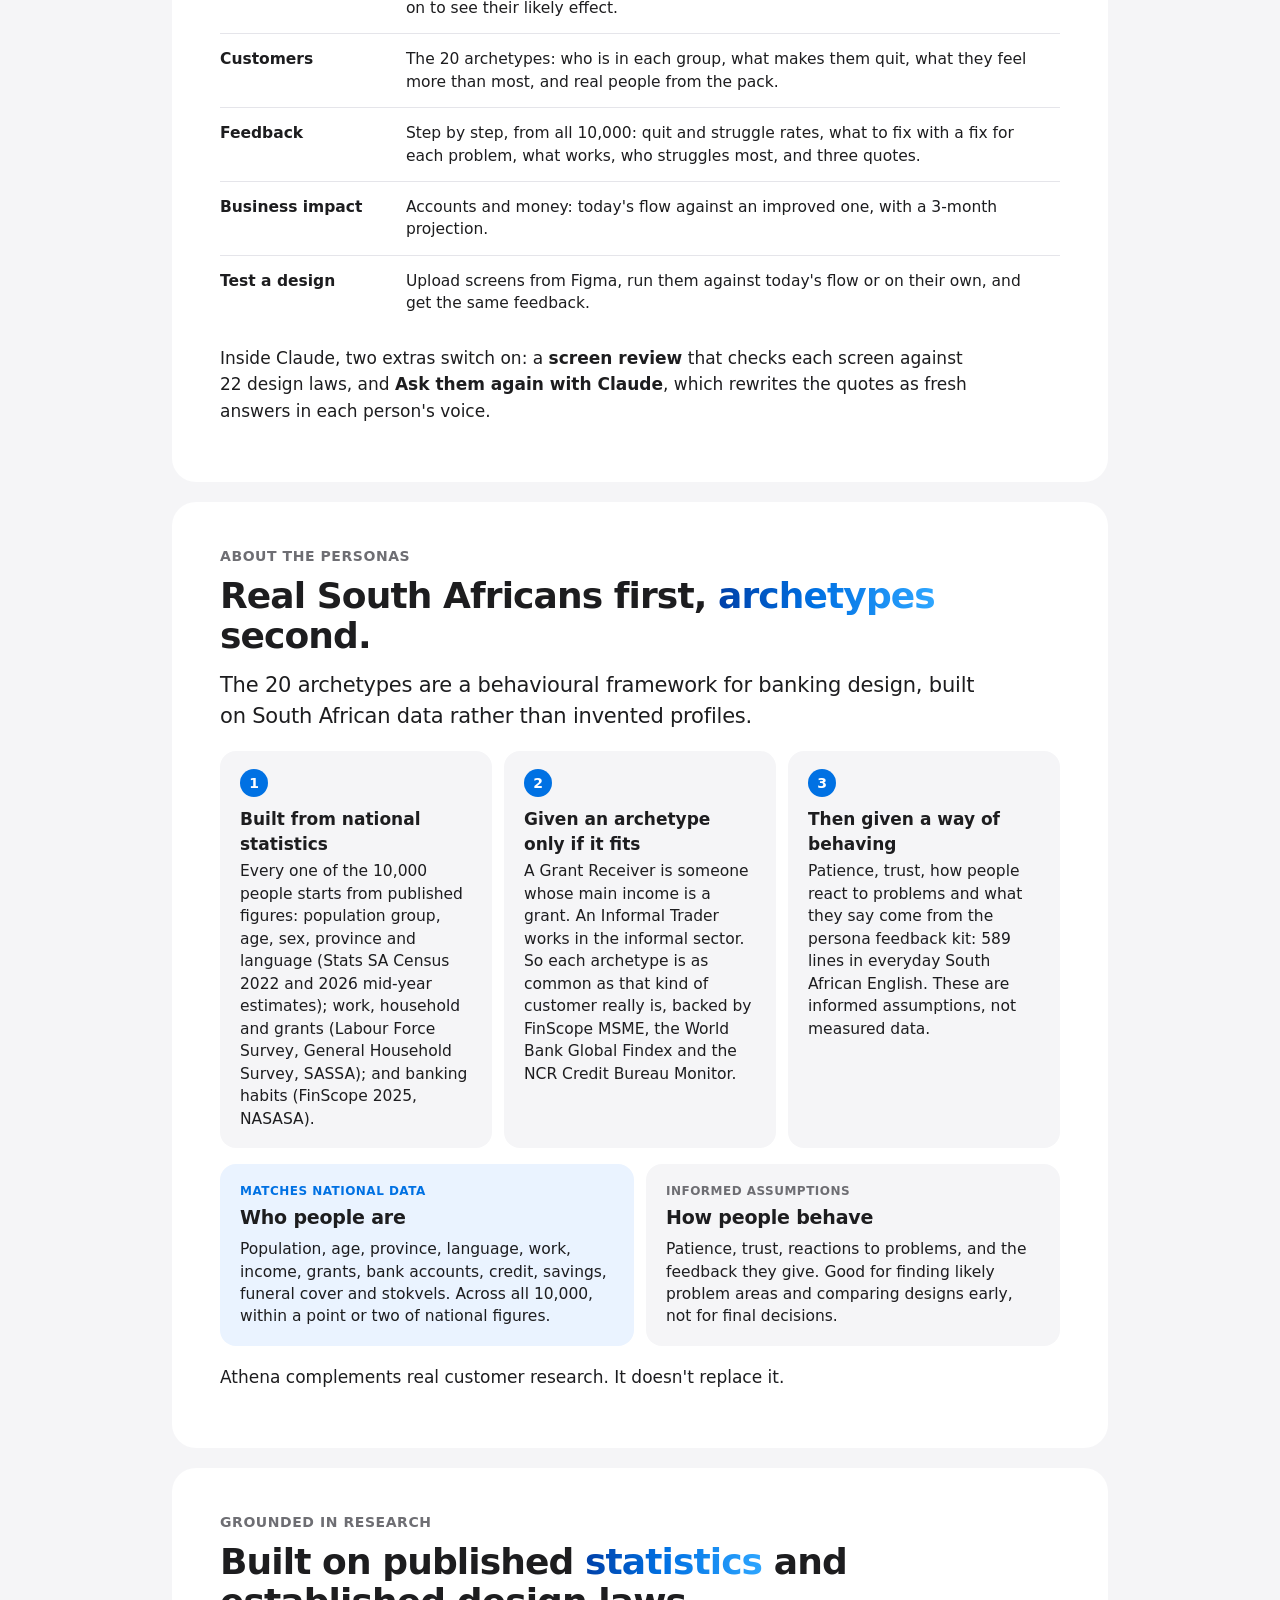
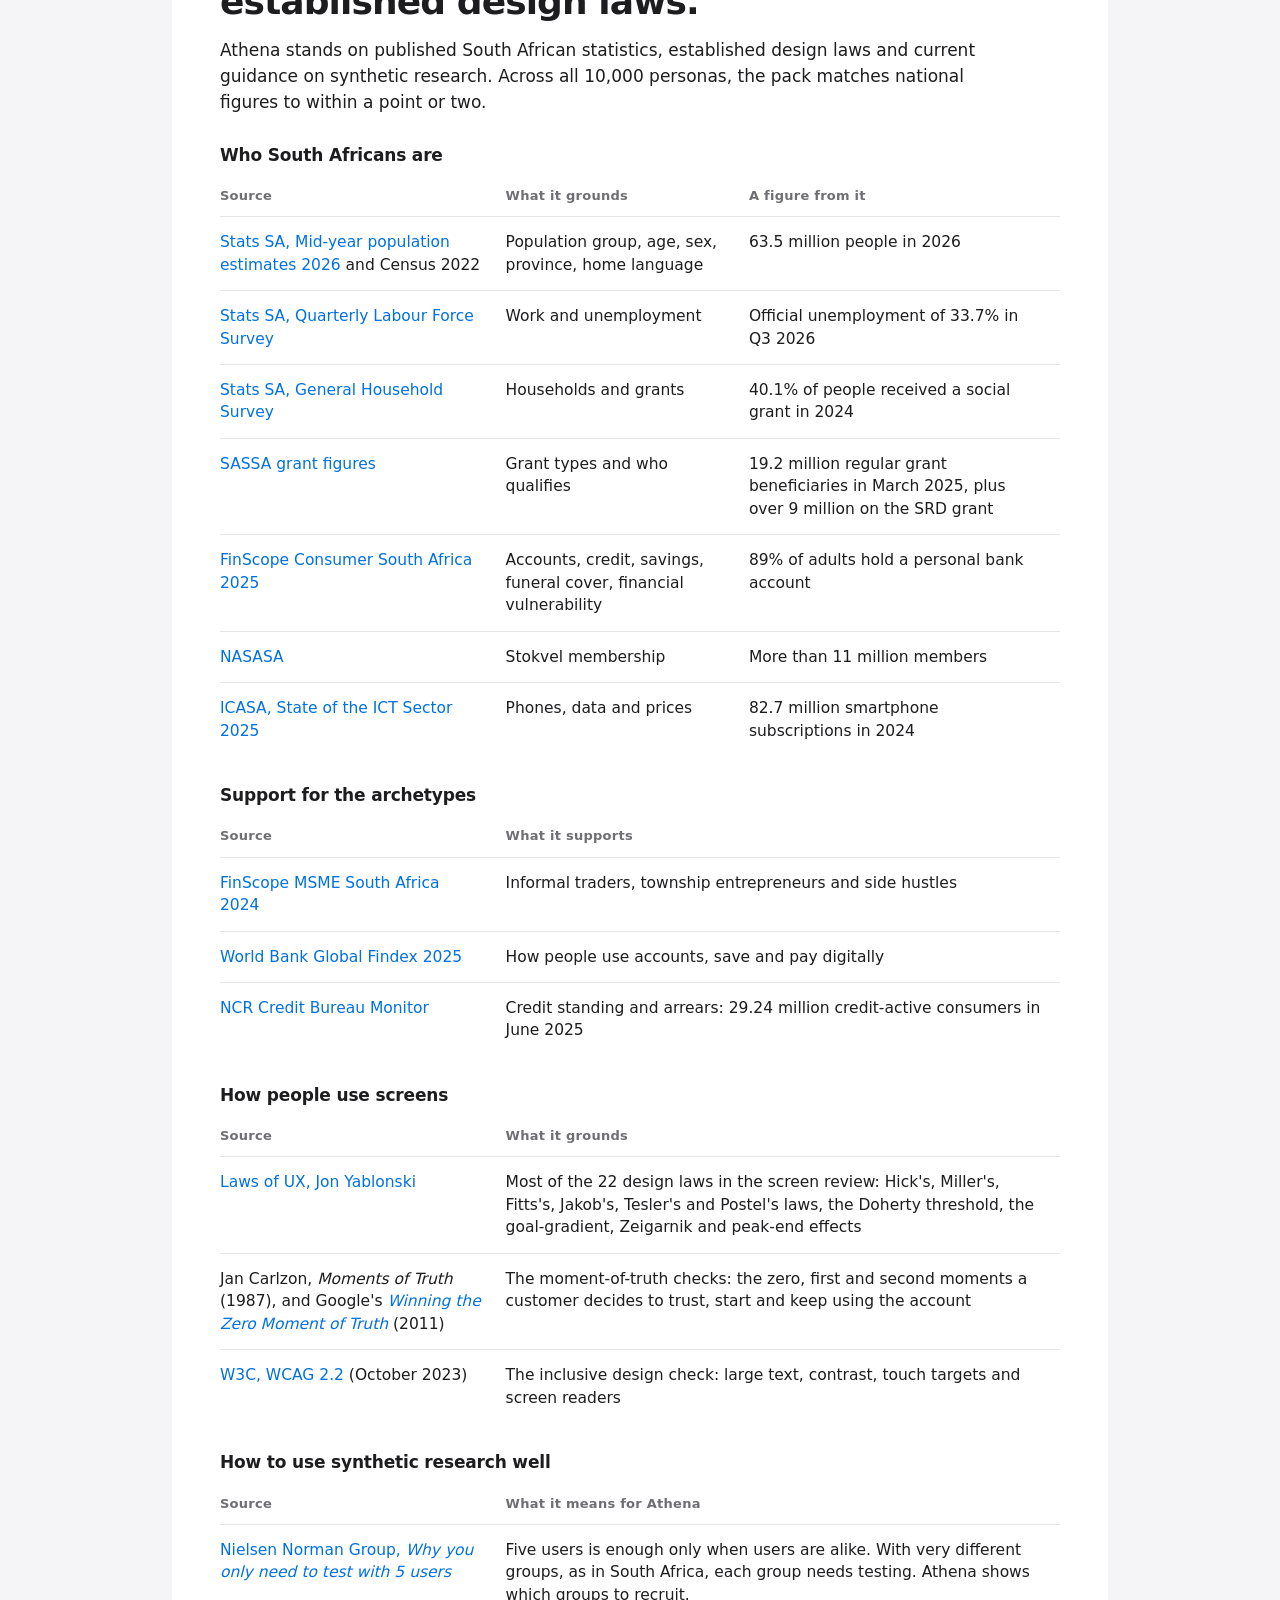
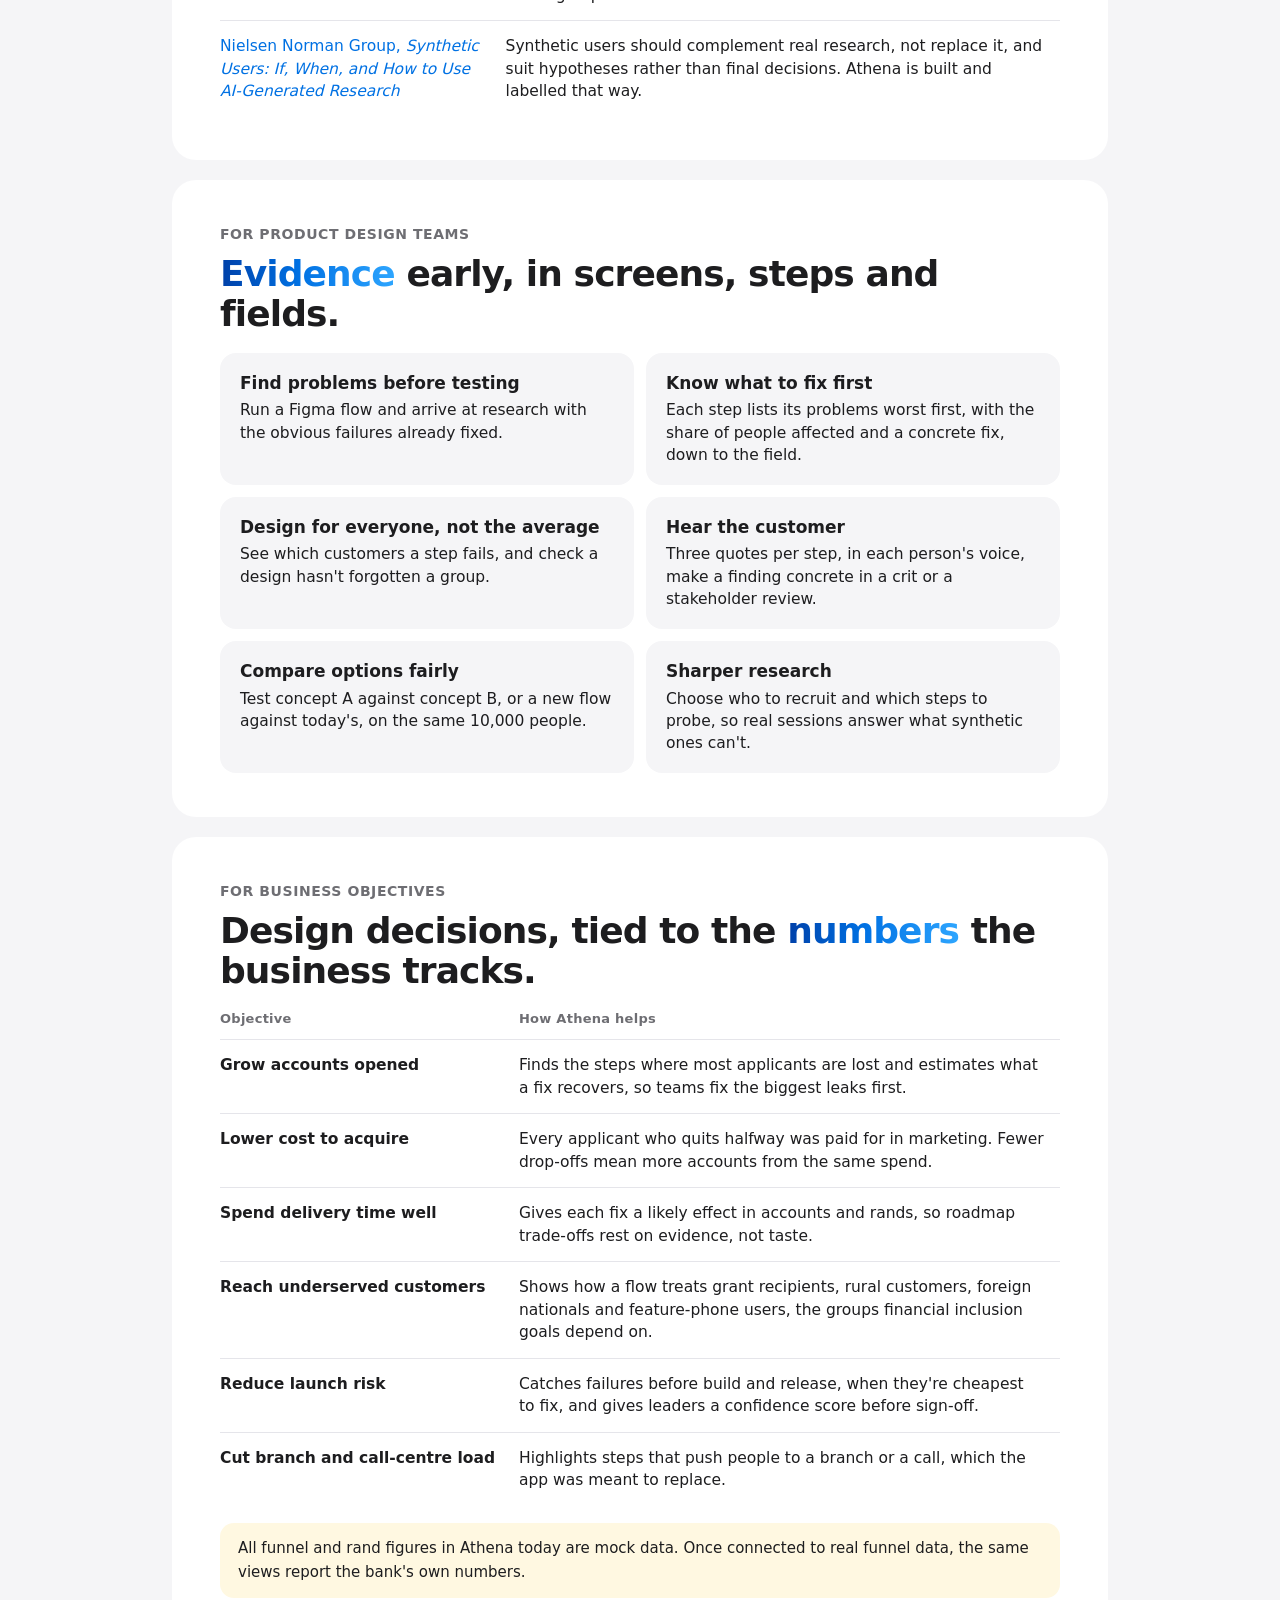
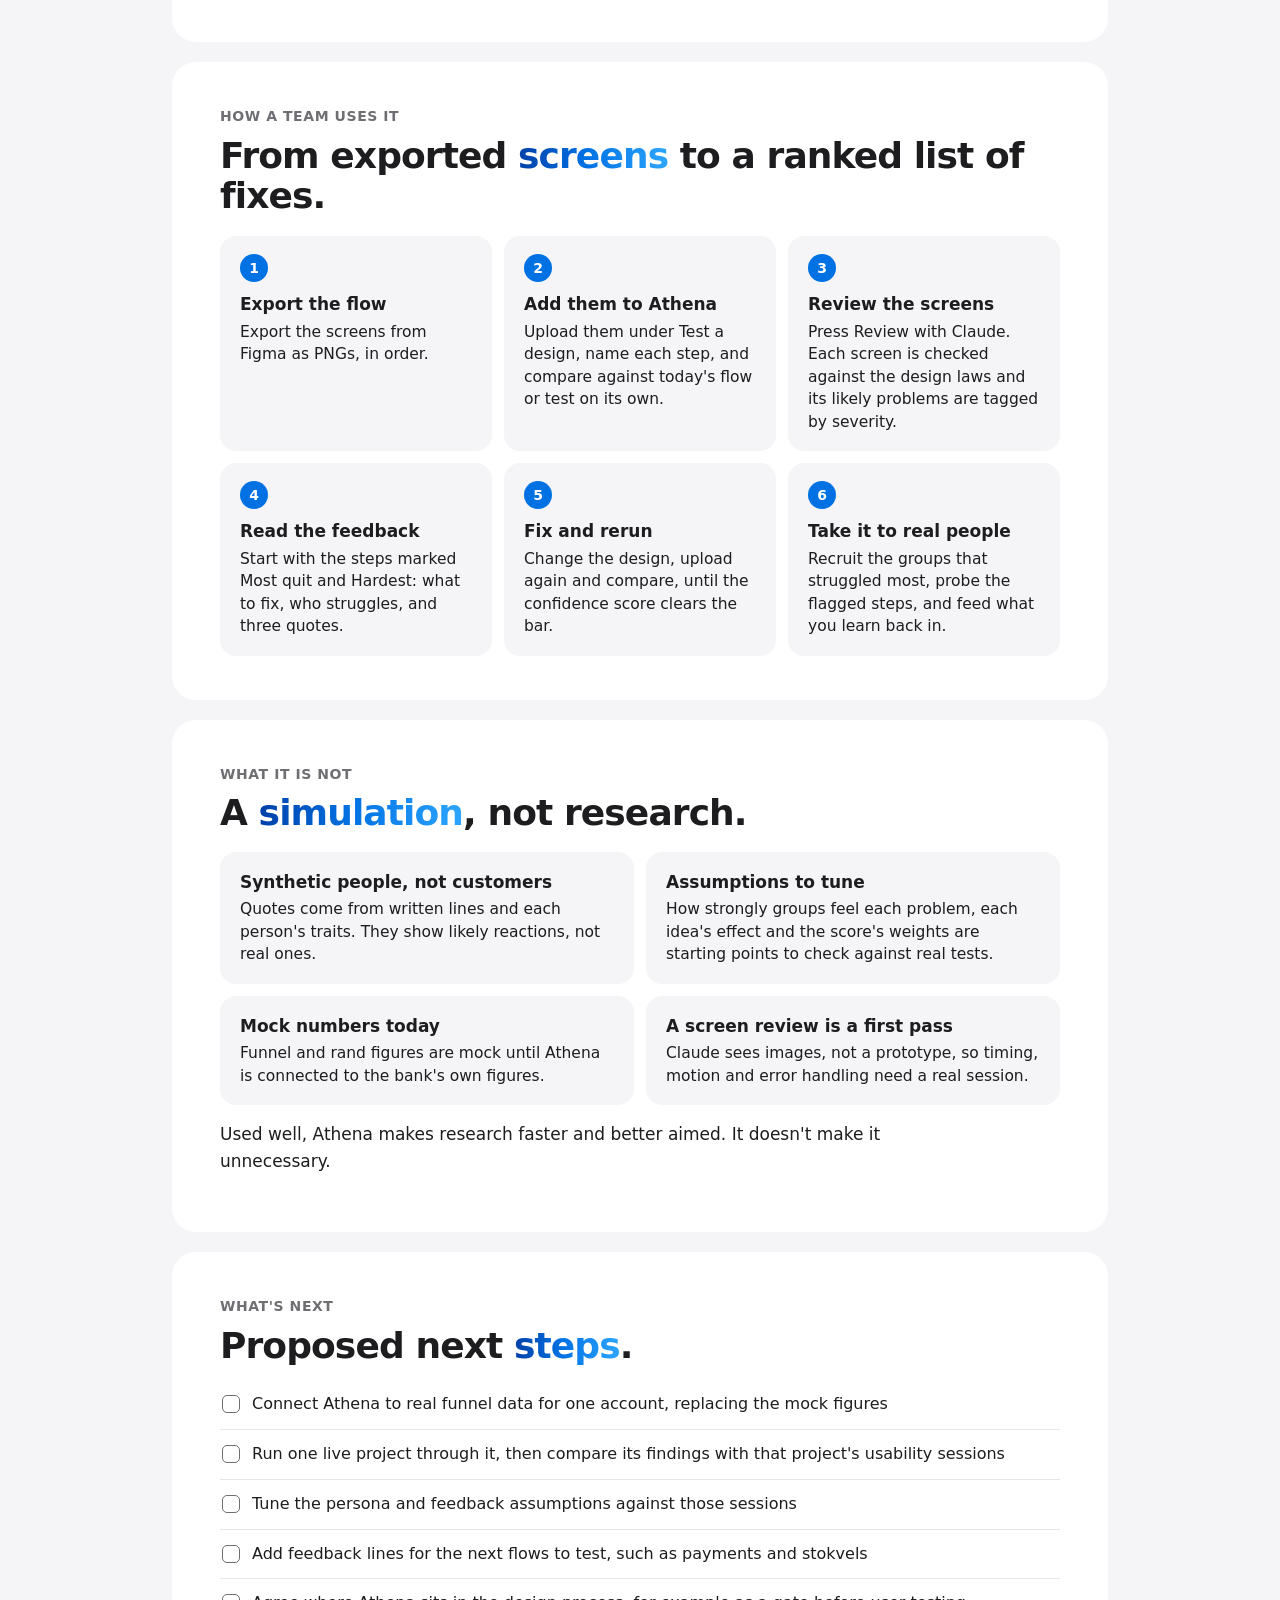
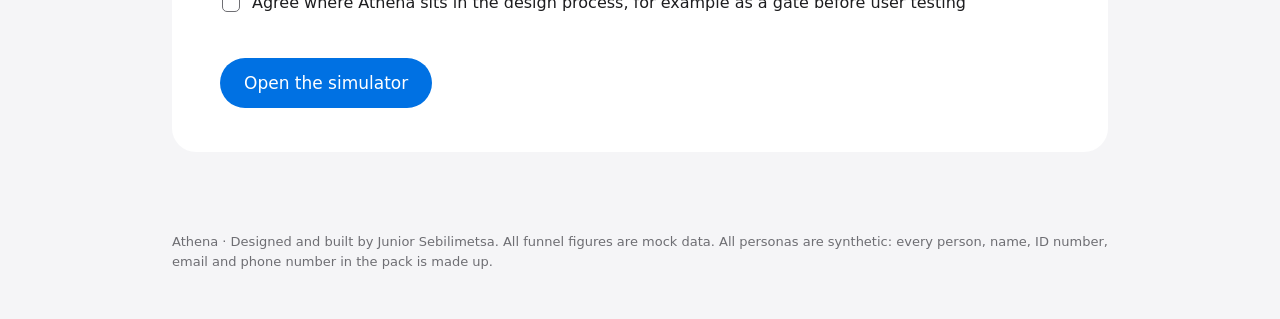
